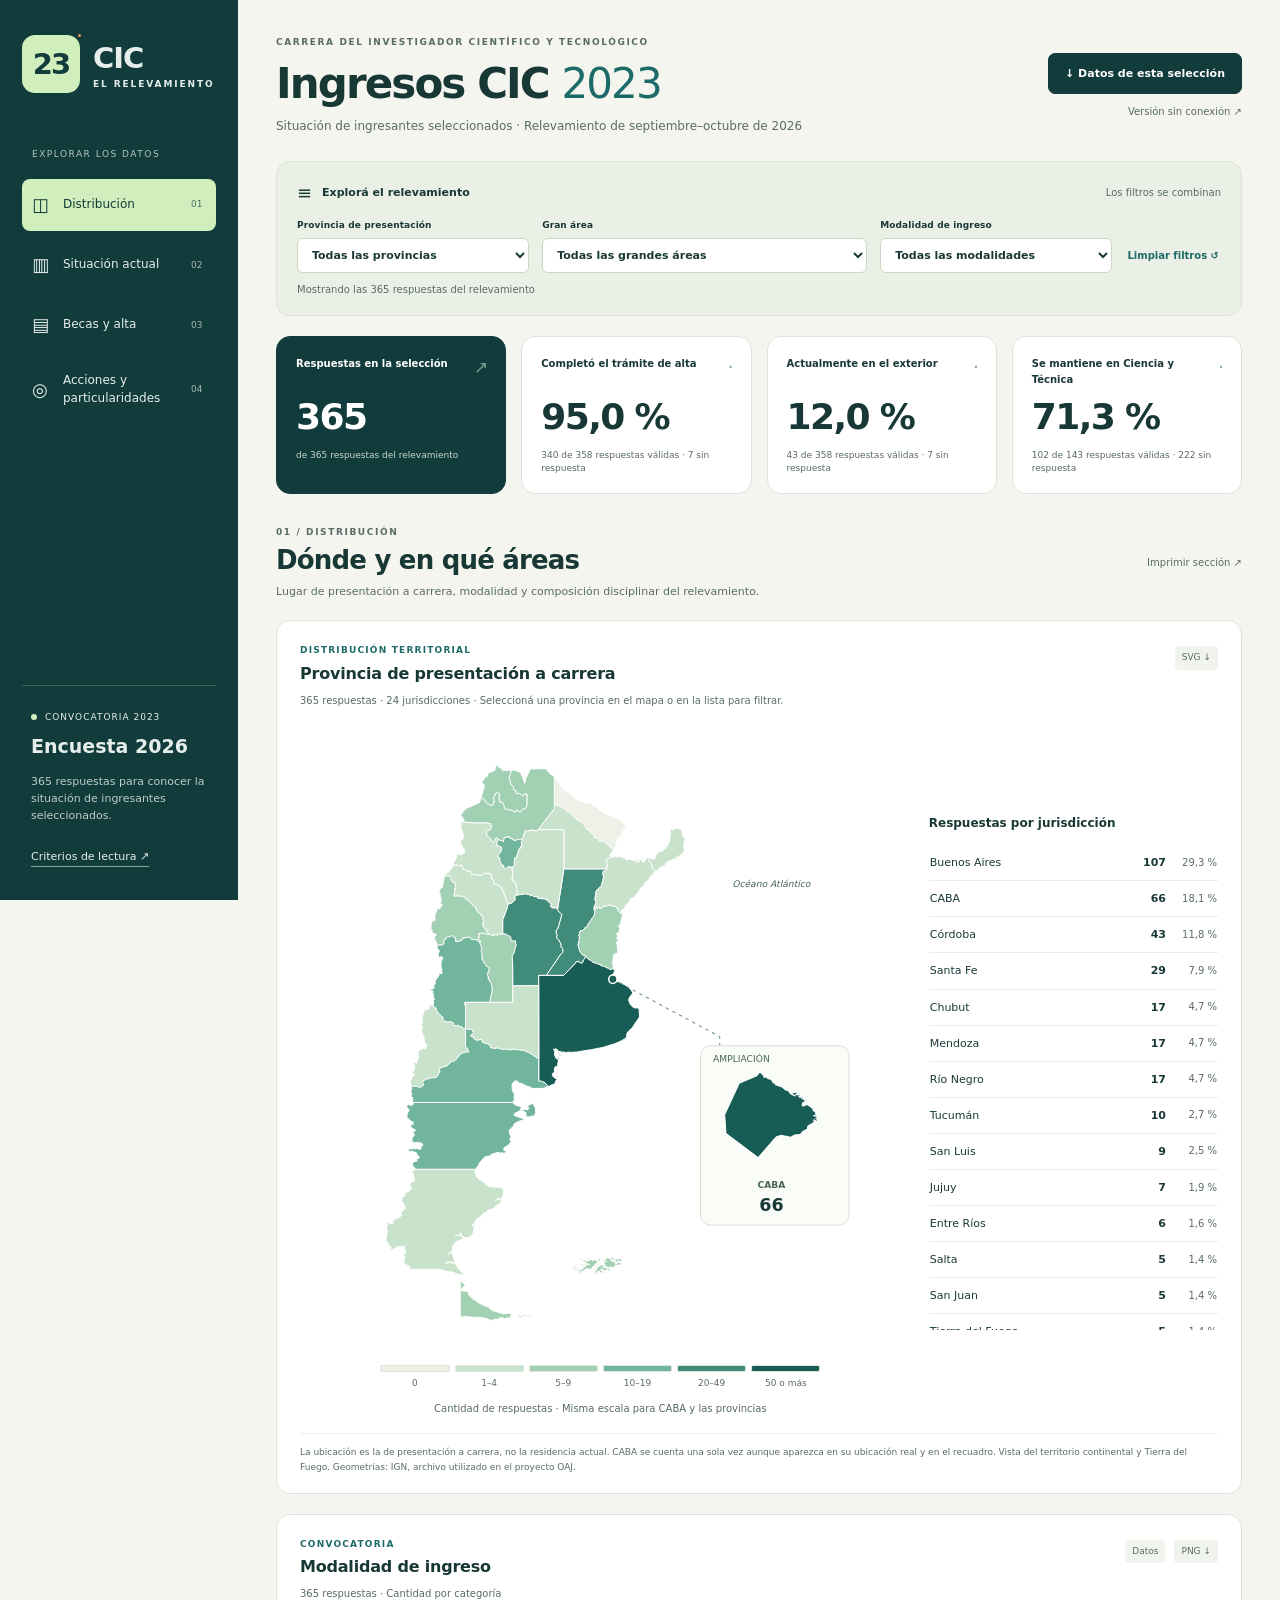
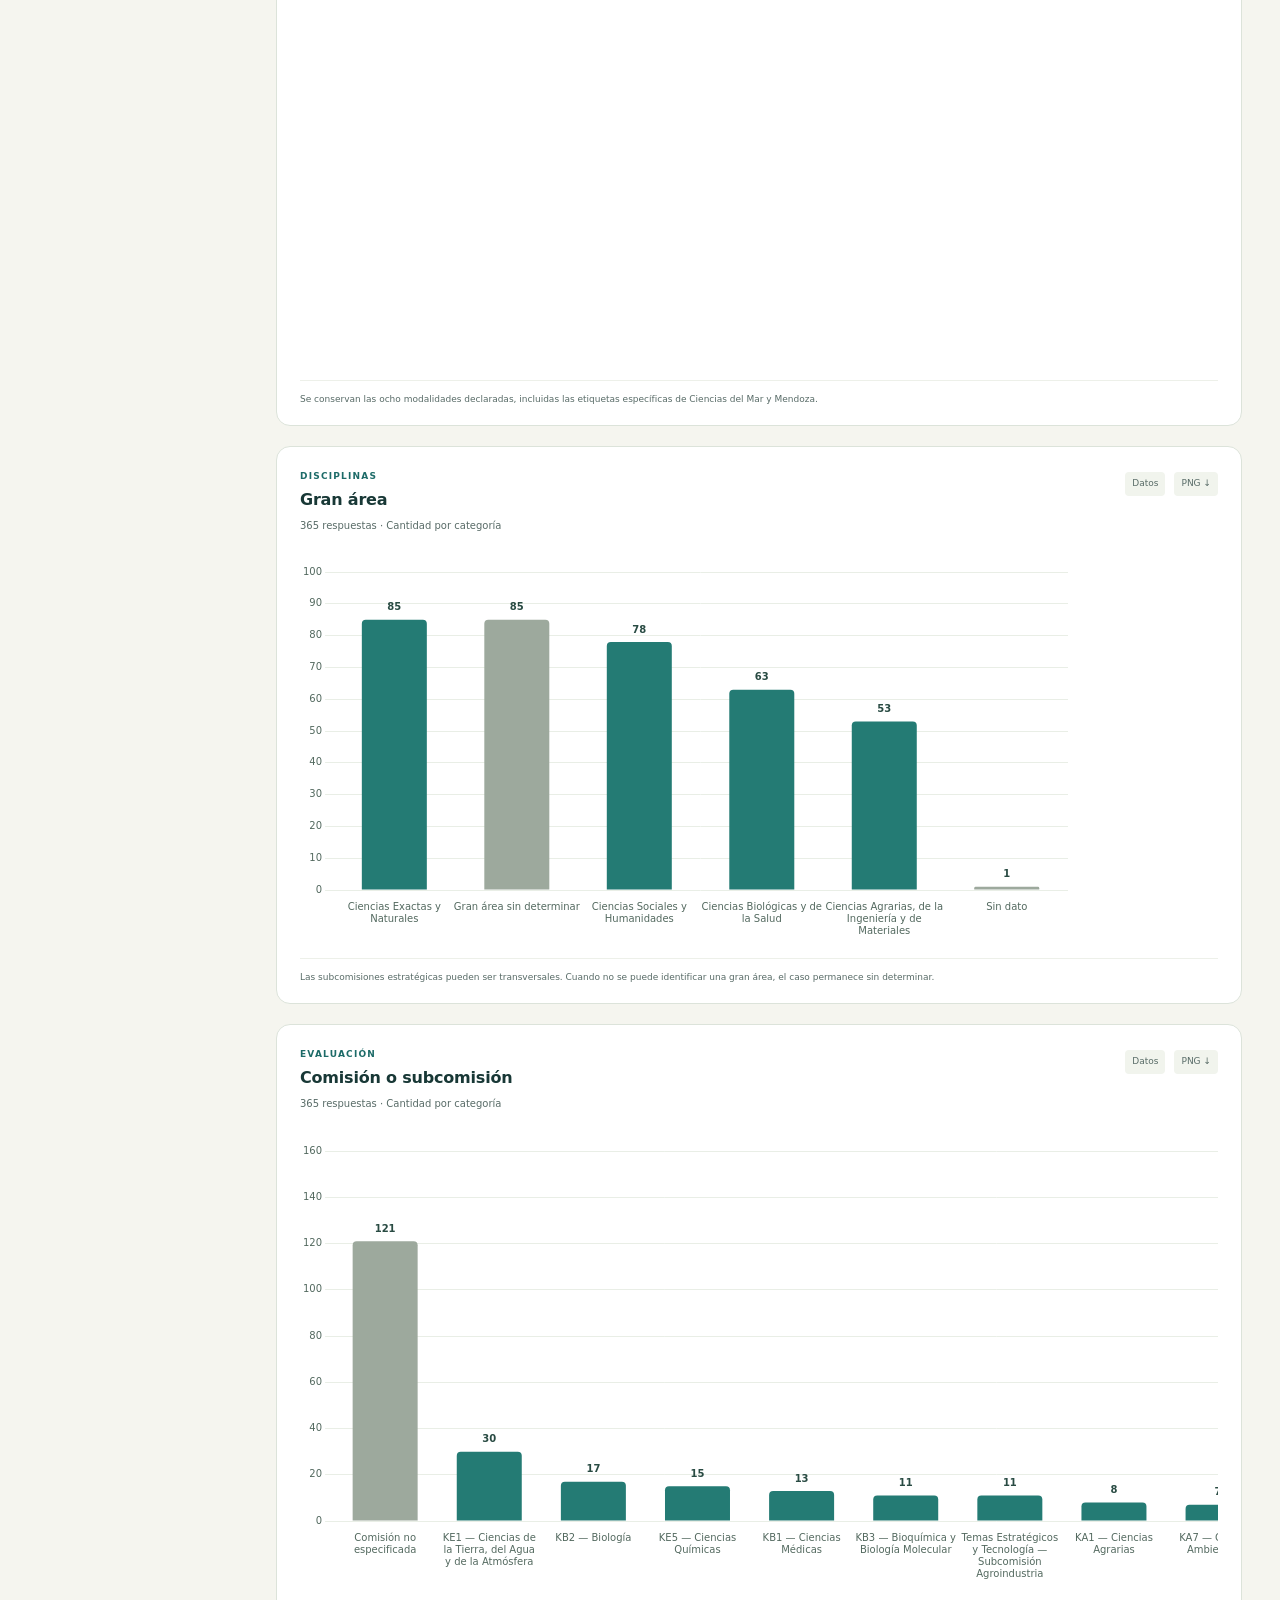
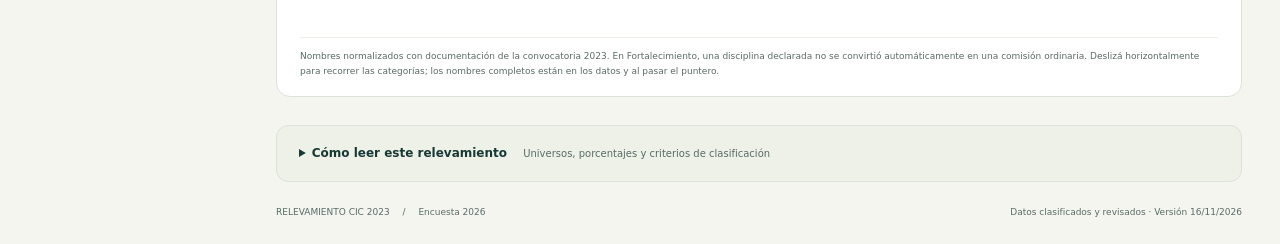
==== dashboard-cic2023.html @ b2fee6fe "Publica dashboard interactivo del relevamiento CIC 2023" ====
<!doctype html>
<html lang="es-AR">
<head>
  <meta charset="utf-8">
  <meta name="viewport" content="width=device-width, initial-scale=1">
  <meta name="theme-color" content="#123b3b">
  <meta name="description" content="Dashboard del relevamiento de ingresantes CIC 2023: distribución provincial, situación actual, becas, trámites y acciones colectivas. Encuesta de septiembre–octubre de 2026.">
  <title>Ingresos CIC 2023 · Relevamiento</title>
  <link rel="icon" href="data:image/svg+xml,%3Csvg xmlns='http://www.w3.org/2000/svg' viewBox='0 0 64 64'%3E%3Crect width='64' height='64' rx='15' fill='%23123b3b'/%3E%3Ctext x='32' y='43' text-anchor='middle' font-family='Arial' font-weight='bold' font-size='30' fill='%23d0efbc'%3E23%3C/text%3E%3C/svg%3E">
  <style>:root{--ink:#183836;--muted:#586b67;--teal:#1d6b68;--dark:#123b3b;--lime:#d0efbc;--paper:#f5f5ef;--line:#dce3da;--orange:#c76e49;--white:#fff;--radius:14px}
*{box-sizing:border-box}html{scroll-behavior:smooth}body{margin:0;background:var(--paper);color:var(--ink);font:14px/1.55 Inter,ui-sans-serif,system-ui,-apple-system,"Segoe UI",sans-serif}button,select,a{-webkit-tap-highlight-color:transparent}button,select{font:inherit}button,a,select,summary{touch-action:manipulation}button,a{transition:background .16s,color .16s,box-shadow .16s}button{cursor:pointer}a{color:inherit}button:focus-visible,a:focus-visible,select:focus-visible,summary:focus-visible,[role=button]:focus-visible{outline:3px solid #c26b36;outline-offset:4px}button:disabled{cursor:default;opacity:.5}.skip{position:fixed;left:24px;top:-70px;background:white;padding:14px;z-index:99}.skip:focus{top:10px}
.sidebar{position:fixed;inset:0 auto 0 0;width:238px;background:var(--dark);color:#e5eeea;padding:35px 22px;display:flex;flex-direction:column;z-index:5}.brand{text-decoration:none;display:flex;align-items:center;gap:13px;font-size:29px;font-weight:750;letter-spacing:-1px;margin-bottom:55px}.brand>span:last-child>span{display:block;font-size:9px;font-weight:550;letter-spacing:1.9px;margin-top:-3px}.brand-mark{position:relative;display:grid;place-content:center;width:58px;height:58px;background:var(--lime);color:var(--dark);border-radius:13px;font-size:29px;letter-spacing:-2px}.brand-mark>span{position:absolute;width:7px;height:7px;right:-3px;top:-3px;border-radius:50%;background:#e89965;border:2px solid var(--dark)}.sidebar-caption{font-size:9px;letter-spacing:1.5px;color:#b2c7bf;margin:0 10px 17px}nav{display:grid;gap:8px}nav>a{display:grid;grid-template-columns:22px 1fr 15px;align-items:center;gap:9px;padding:13px 10px;border-radius:8px;text-decoration:none;font-size:12px;font-weight:530;line-height:1.45}nav>a:hover{background:#214c49}nav>a.active{background:var(--lime);color:var(--dark)}.nav-icon{font-size:18px}.nav-no{font-size:9px;opacity:.7}.sidebar-bottom{margin-top:auto;border-top:1px solid #42615a;padding:25px 9px 0;font-size:9px;letter-spacing:1px}.live-dot{width:6px;height:6px;display:inline-block;background:var(--lime);border-radius:50%;margin-right:8px}.sidebar-bottom strong{display:block;font-size:19px;letter-spacing:0;font-weight:550;margin-top:7px}.sidebar-bottom p{font-size:11px;color:#bdcec7;letter-spacing:0;margin:11px 0 24px}.sidebar-bottom a{font-size:11px;letter-spacing:0;text-decoration:none;border-bottom:1px solid #87a69a;padding-bottom:3px}
main{margin-left:238px;max-width:1850px;padding:36px 38px 16px}.page-header{display:flex;justify-content:space-between;align-items:center;gap:25px;padding-bottom:25px}.eyebrow{font-size:9px;letter-spacing:1.6px;font-weight:700;color:var(--muted)}h1{font-size:42px;letter-spacing:-1.9px;line-height:1.12;margin:10px 0;font-weight:650}h1>span{font-weight:380;color:var(--teal)}.subtitle{color:var(--muted);margin:0;font-size:12px}.header-actions{display:grid;justify-items:end;gap:10px}.button{border:1px solid var(--dark);border-radius:7px;padding:11px 16px;font-weight:600;font-size:11px}.secondary{background:var(--dark);color:white}.secondary:hover{background:var(--teal)}.offline-link{font-size:10px;text-decoration:none;color:var(--muted)}.offline-link:hover{text-decoration:underline}
.filters{background:#eaf0e5;border:1px solid #dbe4d2;border-radius:var(--radius);padding:17px 20px;margin-bottom:20px}.filter-heading{display:flex;align-items:center;gap:10px;margin-bottom:13px}.filter-heading strong{font-size:11px;font-weight:650}.filter-heading>span:last-child{font-size:10px;margin-left:auto;color:var(--muted)}.filter-icon{font-size:18px}.filter-fields{display:grid;grid-template-columns:1fr 1.4fr 1fr auto;gap:13px;align-items:end}label{display:grid;gap:5px;font-size:9px;letter-spacing:.1px;font-weight:600}select{max-width:100%;width:100%;min-width:0;padding:9px 30px 9px 10px;background:#fff;border:1px solid #ccd7c5;border-radius:6px;font-size:11px;color:var(--ink);text-overflow:ellipsis}.reset-button{border:0;background:transparent;font-size:10px;white-space:nowrap;padding:10px 2px;color:var(--teal);font-weight:650}.reset-button:hover{text-decoration:underline}#filter-status{font-size:10px;color:var(--muted);margin-top:9px;min-height:16px}.filter-chip{display:inline-block;background:#d7e7cb;color:#1c4534;border-radius:4px;padding:2px 7px;margin-right:4px}.kpis{display:grid;grid-template-columns:repeat(4,minmax(0,1fr));gap:15px;margin-bottom:32px}.kpi{padding:19px 19px 17px;border:1px solid var(--line);border-radius:var(--radius);background:var(--white);position:relative;overflow:hidden}.kpi:first-child{background:var(--dark);color:white;border-color:var(--dark)}.kpi-label{font-size:10px;font-weight:600;min-height:31px;max-width:165px}.kpi-number{font-size:36px;font-weight:600;line-height:1.2;letter-spacing:-1.6px;margin-top:8px;font-variant-numeric:tabular-nums}.kpi-number small{font-size:19px;letter-spacing:-.4px}.kpi-note{font-size:9px;color:var(--muted);margin-top:10px;line-height:1.5}.kpi:first-child .kpi-note{color:#c5d8ce}.kpi-decoration{position:absolute;right:17px;top:17px;color:#70a38d;font-size:17px}.section-heading{display:flex;align-items:center;justify-content:space-between;gap:20px;margin-bottom:20px}.section-heading h2{margin:4px 0 6px;font-size:26px;line-height:1.3;letter-spacing:-.8px;font-weight:600}.section-heading p{font-size:11px;max-width:750px;color:var(--muted);margin:0}.text-button{font-size:10px;background:transparent;border:0;white-space:nowrap;color:var(--muted);padding:9px 0}.text-button:hover{color:var(--teal);text-decoration:underline}.charts{display:grid;grid-template-columns:repeat(2,minmax(0,1fr));gap:20px}.card{background:var(--white);border:1px solid var(--line);border-radius:var(--radius);padding:23px 23px 17px;min-width:0;position:relative}.card.wide{grid-column:1/-1}.card-head{display:flex;align-items:flex-start;justify-content:space-between;gap:12px;margin-bottom:5px}.card-kicker{font-size:9px;text-transform:uppercase;letter-spacing:1.2px;font-weight:650;color:var(--teal);margin-bottom:5px}.card h3{font-size:16px;font-weight:600;line-height:1.4;letter-spacing:-.2px;margin:0}.card-caption{font-size:10px;line-height:1.65;color:var(--muted);margin:7px 0 18px}.card-actions{display:flex;gap:9px;padding-top:2px}.card-actions button{font-size:9px;border:0;background:#f1f4ed;padding:5px 7px;border-radius:4px;color:var(--muted);white-space:nowrap}.card-actions button:hover{background:#e2ebdc;color:var(--ink)}.chart-scroll{overflow-x:auto;overflow-y:hidden;scrollbar-width:thin;scrollbar-color:#97b5a0 #eef3e9}.chart-inner{position:relative;width:100%;height:330px}.chart-inner canvas{display:block}.chart-footnote{font-size:9px;line-height:1.7;color:var(--muted);margin:16px 0 0;border-top:1px solid #edf0e9;padding-top:11px}.chart-no-data{height:220px;display:grid;place-content:center;text-align:center;color:var(--muted);font-size:12px;gap:8px}.chart-no-data span{font-size:10px}.data-table-wrap{overflow:auto;margin-top:13px;max-height:350px}table{border-collapse:collapse;width:100%;font-size:11px;text-align:left}th{position:sticky;top:0;background:#edf2e9;color:var(--muted);font-size:9px;font-weight:650}td,th{padding:9px 10px;border-bottom:1px solid #e8ede4}td.num,th.num{text-align:right;font-variant-numeric:tabular-nums;white-space:nowrap}.pie-legend{display:grid;gap:8px;margin:17px 3px 0;font-size:11px}.pie-legend>div{display:flex;align-items:center;gap:8px}.pie-legend strong{margin-left:auto;font-variant-numeric:tabular-nums}.legend-dot{width:9px;height:9px;border-radius:50%;display:inline-block;flex:none}.missing-note{padding:9px 12px;background:#f4f5f0;border-radius:6px;font-size:10px;color:var(--muted);margin-top:14px}.others-detail{margin-top:14px;border-top:1px solid #edf0e9;padding-top:12px;font-size:10px;color:var(--muted)}summary{cursor:pointer}.others-detail summary{font-weight:600;color:var(--ink)}.others-detail ul{padding-left:18px;line-height:1.8}.others-detail li{margin-bottom:5px}
.map-card{grid-column:1/-1}.map-layout{display:grid;grid-template-columns:minmax(0,1.35fr) minmax(230px,.65fr);gap:28px;align-items:center}.map-canvas{min-width:0;position:relative}.map-canvas svg{display:block;width:100%;height:auto;max-height:650px}.province-shape{stroke:#fff;stroke-width:1;vector-effect:non-scaling-stroke;cursor:pointer;transition:fill .16s,stroke .16s}.province-shape:hover,.province-shape:focus{stroke:#d1764a;stroke-width:2;outline:none}.province-shape.selected{stroke:#102f2c;stroke-width:2.5}.inset-box{fill:#fafcf7;stroke:#d1ddcb;stroke-width:1}.map-label{fill:#46655b;font-family:inherit;font-size:11px}.map-count{fill:var(--ink);font-family:inherit;font-weight:650;font-size:21px}.caba-marker{stroke:white;stroke-width:1.5;cursor:pointer}.map-connector{stroke:#719389;stroke-dasharray:4 5;stroke-width:1.3;fill:none}.map-legend{display:grid;grid-template-columns:repeat(6,1fr);gap:5px;max-width:440px;margin:0 auto 10px}.map-legend span{display:block;height:7px;border:1px solid #dbe4d8;border-radius:2px}.map-legend small{display:block;font-size:9px;text-align:center;color:var(--muted);margin-top:5px}.map-hint{text-align:center;font-size:10px;color:var(--muted)}.map-side h4{font-size:12px;font-weight:650;margin:0 0 13px}.map-rank{max-height:485px;overflow:auto;scrollbar-width:thin}.map-rank button{display:grid;grid-template-columns:1fr 36px 45px;gap:6px;width:100%;align-items:center;background:transparent;border:0;border-bottom:1px solid #e9eee5;padding:9px 1px;text-align:left;font-size:11px;color:var(--ink)}.map-rank button:hover,.map-rank button.selected{background:#eff5e9}.map-rank strong,.map-rank small{text-align:right;font-variant-numeric:tabular-nums}.map-rank small{color:var(--muted);font-size:10px}.province-zero{opacity:.65}.map-tooltip{position:fixed;z-index:30;background:var(--dark);color:white;padding:10px 13px;border-radius:7px;pointer-events:none;font-size:11px;box-shadow:0 4px 18px #143b3522}.map-tooltip strong{display:block;font-size:12px;margin-bottom:3px}.empty-state{padding:18px 23px;border:1px dashed #afc2a4;border-radius:10px;margin-bottom:20px;background:#edf4e6}.empty-state:not([hidden]){display:grid;gap:4px}.empty-state span{font-size:11px}.reading-notes{border:1px solid var(--line);border-radius:12px;margin-top:28px;background:#edf1e8;padding:18px 22px}.reading-notes summary{font-weight:600;font-size:12px}.reading-notes summary>span{font-size:10px;font-weight:400;color:var(--muted);margin-left:12px}.method-grid{display:grid;grid-template-columns:repeat(2,minmax(0,1fr));gap:10px 34px;margin-top:17px}.method-grid h3{font-size:12px}.method-grid p{font-size:11px;color:var(--muted)}footer{display:flex;justify-content:space-between;gap:15px;font-size:9px;color:var(--muted);padding:24px 0 8px}.footer-divider{margin:0 10px}.noscript{position:fixed;inset:20px;background:white;border:2px solid var(--dark);padding:40px;z-index:50}
@media(min-width:1550px){main{padding-left:55px;padding-right:55px}.card{padding:28px}.kpi{padding:23px}.chart-inner{height:370px}}
@media(max-width:1150px){.sidebar{width:205px;padding:28px 16px}main{margin-left:205px;padding:28px 23px}.page-header{align-items:flex-start}h1{font-size:36px}.header-actions{max-width:160px}.filter-fields{grid-template-columns:1fr 1fr}.filter-heading>span:last-child{display:none}.reset-button{text-align:left}.kpis{gap:10px}.kpi{padding:15px 12px}.kpi-number{font-size:30px}.kpi-label{font-size:9px}.card{padding:19px}.map-layout{gap:16px;grid-template-columns:minmax(0,1.3fr) minmax(200px,.7fr)}}
@media(max-width:850px){.sidebar{position:static;width:auto;padding:18px 20px;display:block}.brand{font-size:22px;gap:10px;margin:0 0 18px}.brand-mark{width:42px;height:42px;font-size:22px}.brand>span:last-child>span{font-size:8px}.sidebar-caption,.sidebar-bottom,.nav-no{display:none}nav{display:flex;gap:5px;overflow:auto}nav>a{display:flex;gap:7px;white-space:nowrap;padding:9px 12px;font-size:11px}.nav-icon{font-size:14px}main{margin:0;padding:25px 20px}.header-actions{max-width:180px}.charts{gap:15px}.map-layout{grid-template-columns:1.2fr .8fr}.reading-notes summary>span{display:block;margin-left:0;margin-top:4px}}
@media(max-width:600px){main{padding:22px 14px 12px}.page-header{display:block}.header-actions{display:flex;max-width:none;align-items:center;justify-content:space-between;margin-top:18px;gap:8px}.header-actions .button{font-size:10px;padding:9px 12px}.offline-link{font-size:9px}.eyebrow{font-size:8px;letter-spacing:1.1px}h1{font-size:36px}.subtitle{font-size:11px;max-width:330px}.filters{padding:15px;margin-top:2px}.filter-fields{grid-template-columns:1fr 1fr;gap:11px}.filter-fields label:nth-child(2){grid-column:1/-1;grid-row:2}.filter-fields .reset-button{font-size:10px;grid-column:2;grid-row:3;text-align:right}.filter-fields label:nth-child(3){grid-column:1/-1;grid-row:3;max-width:64%}.filter-heading strong{font-size:10px}.kpis{grid-template-columns:1fr 1fr;gap:10px;margin-bottom:26px}.kpi{padding:16px}.kpi-label{font-size:10px;min-height:30px}.kpi-number{font-size:32px}.kpi-note{font-size:9px}.section-heading{align-items:flex-start;gap:10px}.section-heading h2{font-size:24px}.section-heading p{font-size:11px}.text-button{font-size:9px}.charts{grid-template-columns:1fr}.card{padding:19px 16px}.card h3{font-size:15px}.chart-inner{height:330px}.map-layout{display:block}.map-canvas svg{max-height:560px}.map-side{margin-top:25px}.map-rank{max-height:285px}.map-rank button{font-size:12px;padding:10px 2px}.map-hint{font-size:9px}.map-legend{max-width:350px}.method-grid{grid-template-columns:1fr}.reading-notes{padding:16px}.reading-notes summary{font-size:11px}footer{display:grid;gap:7px;font-size:8px}.section-heading .text-button{max-width:62px;white-space:normal;text-align:right}}
@media print{body{background:white}.sidebar,.filters,.header-actions,.text-button,.card-actions,.reading-notes,.map-tooltip,.offline-link{display:none!important}main{margin:0;max-width:none;padding:0}.page-header{padding-bottom:10px}h1{font-size:28px}.kpis{margin-bottom:20px}.kpi:first-child{background:white;color:var(--ink)}.kpi:first-child .kpi-note{color:var(--muted)}.charts{display:block}.card{break-inside:avoid;page-break-inside:avoid;margin-bottom:18px;border:1px solid #ccd6c8}.chart-scroll{overflow:visible}.chart-inner{min-width:0!important;width:100%!important}.map-rank{max-height:none}.chart-footnote{font-size:9px}.section-heading h2{font-size:22px}footer{margin-top:15px}}
@media(prefers-reduced-motion:reduce){*{scroll-behavior:auto!important;transition:none!important}}

@media(max-width:600px){.filter-fields{grid-template-columns:1fr}.filter-fields label:nth-child(n){grid-column:1;grid-row:auto;max-width:none}.filter-fields .reset-button{grid-column:1;grid-row:auto;text-align:right}.sidebar nav{display:grid;grid-template-columns:1fr 1fr;overflow:visible}.sidebar nav>a{white-space:normal;min-height:42px;padding:8px;font-size:10px}.card-actions button{min-height:29px}}
</style>
  
  
  
</head>
<body>
  <a class="skip" href="#contenido">Ir al contenido</a>
  <aside class="sidebar">
    <a class="brand" href="#distribucion" aria-label="Ingresos CIC 2023, inicio"><span class="brand-mark">23<span></span></span><span>CIC<span>EL RELEVAMIENTO</span></span></a>
    <div class="sidebar-caption">EXPLORAR LOS DATOS</div>
    <nav aria-label="Secciones del dashboard">
      <a href="#distribucion" data-tab="distribucion"><span class="nav-icon">◫</span>Distribución<span class="nav-no">01</span></a>
      <a href="#situacion" data-tab="situacion"><span class="nav-icon">▥</span>Situación actual<span class="nav-no">02</span></a>
      <a href="#tramites" data-tab="tramites"><span class="nav-icon">▤</span>Becas y alta<span class="nav-no">03</span></a>
      <a href="#acciones" data-tab="acciones"><span class="nav-icon">◎</span>Acciones y particularidades<span class="nav-no">04</span></a>
    </nav>
    <div class="sidebar-bottom"><span class="live-dot"></span>CONVOCATORIA 2023<strong>Encuesta 2026</strong><p>365 respuestas para conocer la situación de ingresantes seleccionados.</p><a href="#metodologia" id="method-link">Criterios de lectura ↗</a></div>
  </aside>
  <main id="contenido">
    <header class="page-header">
      <div><div class="eyebrow">CARRERA DEL INVESTIGADOR CIENTÍFICO Y TECNOLÓGICO</div><h1>Ingresos CIC <span>2023</span></h1><p class="subtitle">Situación de ingresantes seleccionados · Relevamiento de septiembre–octubre de 2026</p></div>
      <div class="header-actions"><button id="export-csv" class="button secondary">↓ Datos de esta selección</button><a class="offline-link" href="dashboard-cic2023.html" download>Versión sin conexión ↗</a></div>
    </header>
    <section class="filters" aria-label="Filtros de todos los gráficos">
      <div class="filter-heading"><span class="filter-icon">≡</span><strong>Explorá el relevamiento</strong><span>Los filtros se combinan</span></div>
      <div class="filter-fields">
        <label>Provincia de presentación<select id="province-filter"><option value="">Todas las provincias</option></select></label>
        <label>Gran área<select id="area-filter"><option value="">Todas las grandes áreas</option></select></label>
        <label>Modalidad de ingreso<select id="mode-filter"><option value="">Todas las modalidades</option></select></label>
        <button id="reset-filters" class="reset-button">Limpiar filtros ↺</button>
      </div>
      <div id="filter-status" role="status" aria-live="polite"></div>
    </section>
    <section class="kpis" aria-label="Indicadores de la selección" id="kpis"></section>
    <div class="section-heading"><div><div class="eyebrow" id="section-kicker"></div><h2 id="section-title"></h2><p id="section-description"></p></div><button id="print" class="text-button">Imprimir sección ↗</button></div>
    <div id="empty-state" class="empty-state" hidden><strong>No hay respuestas con esta combinación.</strong><span>Probá cambiar o limpiar los filtros.</span></div>
    <section id="charts" class="charts" aria-labelledby="section-title"></section>
    <section class="reading-notes" id="metodologia">
      <details id="methodology"><summary>Cómo leer este relevamiento <span>Universos, porcentajes y criterios de clasificación</span></summary><div class="method-grid">
        <div><h3>Qué representan los números</h3><p>Se cuentan respuestas de esta encuesta, no el total de postulaciones a la convocatoria. La ubicación corresponde al lugar de presentación a carrera; puede ser distinta de la residencia actual.</p><p>El ranking de institutos se dejó para una etapa posterior.</p></div>
        <div><h3>Porcentajes y respuestas vacías</h3><p>En las preguntas Sí/No, el porcentaje usa solo respuestas válidas. Los vacíos se muestran aparte. Completar el trámite de alta no equivale a tener el ingreso efectivizado.</p><p>En acciones colectivas, el porcentaje usa todas las respuestas de la selección: sin filtros, 365. Las categorías múltiples pueden sumar más del 100 %.</p></div>
        <div><h3>Clasificación de comentarios</h3><p>Una respuesta puede pertenecer a varias categorías. Las categorías de un solo caso en acciones y particularidades se agruparon en Otros antes de aplicar filtros; esa agrupación permanece estable.</p><p>Las preguntas sobre situación actual y formas de permanencia conservan sus universos propios. No se reemplazaron los Sí/No a partir de los comentarios.</p></div>
        <div><h3>Fechas y actualizaciones</h3><p>La encuesta se completó entre el 15 de septiembre y el 27 de octubre de 2026. Las extensiones posdoctorales CONICET se actualizaron a Hasta el alta por indicación del responsable del relevamiento.</p><p>Una fecha de julio de 2026 se interpretó por contexto y conserva esa aclaración; no se supuso que esa beca estuviera vencida. El resto describe la situación informada en la encuesta.</p></div>
      </div></details>
    </section>
    <footer><span>RELEVAMIENTO CIC 2023 <span class="footer-divider">/</span> Encuesta 2026</span><span>Datos clasificados y revisados · Versión 16/11/2026</span></footer>
  </main>
  <div id="map-tooltip" class="map-tooltip" role="tooltip" hidden></div>
  <noscript><p class="noscript">Activá JavaScript para explorar los gráficos y los filtros del dashboard.</p></noscript>
<script>/*!
 * Chart.js v4.5.1
 * https://www.chartjs.org
 * (c) 2025 Chart.js Contributors
 * Released under the MIT License
 */
!function(t,e){"object"==typeof exports&&"undefined"!=typeof module?module.exports=e():"function"==typeof define&&define.amd?define(e):(t="undefined"!=typeof globalThis?globalThis:t||self).Chart=e()}(this,(function(){"use strict";var t=Object.freeze({__proto__:null,get Colors(){return Jo},get Decimation(){return ta},get Filler(){return ba},get Legend(){return Ma},get SubTitle(){return Pa},get Title(){return ka},get Tooltip(){return Na}});function e(){}const i=(()=>{let t=0;return()=>t++})();function s(t){return null==t}function n(t){if(Array.isArray&&Array.isArray(t))return!0;const e=Object.prototype.toString.call(t);return"[object"===e.slice(0,7)&&"Array]"===e.slice(-6)}function o(t){return null!==t&&"[object Object]"===Object.prototype.toString.call(t)}function a(t){return("number"==typeof t||t instanceof Number)&&isFinite(+t)}function r(t,e){return a(t)?t:e}function l(t,e){return void 0===t?e:t}const h=(t,e)=>"string"==typeof t&&t.endsWith("%")?parseFloat(t)/100:+t/e,c=(t,e)=>"string"==typeof t&&t.endsWith("%")?parseFloat(t)/100*e:+t;function d(t,e,i){if(t&&"function"==typeof t.call)return t.apply(i,e)}function u(t,e,i,s){let a,r,l;if(n(t))if(r=t.length,s)for(a=r-1;a>=0;a--)e.call(i,t[a],a);else for(a=0;a<r;a++)e.call(i,t[a],a);else if(o(t))for(l=Object.keys(t),r=l.length,a=0;a<r;a++)e.call(i,t[l[a]],l[a])}function f(t,e){let i,s,n,o;if(!t||!e||t.length!==e.length)return!1;for(i=0,s=t.length;i<s;++i)if(n=t[i],o=e[i],n.datasetIndex!==o.datasetIndex||n.index!==o.index)return!1;return!0}function g(t){if(n(t))return t.map(g);if(o(t)){const e=Object.create(null),i=Object.keys(t),s=i.length;let n=0;for(;n<s;++n)e[i[n]]=g(t[i[n]]);return e}return t}function p(t){return-1===["__proto__","prototype","constructor"].indexOf(t)}function m(t,e,i,s){if(!p(t))return;const n=e[t],a=i[t];o(n)&&o(a)?x(n,a,s):e[t]=g(a)}function x(t,e,i){const s=n(e)?e:[e],a=s.length;if(!o(t))return t;const r=(i=i||{}).merger||m;let l;for(let e=0;e<a;++e){if(l=s[e],!o(l))continue;const n=Object.keys(l);for(let e=0,s=n.length;e<s;++e)r(n[e],t,l,i)}return t}function b(t,e){return x(t,e,{merger:_})}function _(t,e,i){if(!p(t))return;const s=e[t],n=i[t];o(s)&&o(n)?b(s,n):Object.prototype.hasOwnProperty.call(e,t)||(e[t]=g(n))}const y={"":t=>t,x:t=>t.x,y:t=>t.y};function v(t){const e=t.split("."),i=[];let s="";for(const t of e)s+=t,s.endsWith("\\")?s=s.slice(0,-1)+".":(i.push(s),s="");return i}function M(t,e){const i=y[e]||(y[e]=function(t){const e=v(t);return t=>{for(const i of e){if(""===i)break;t=t&&t[i]}return t}}(e));return i(t)}function w(t){return t.charAt(0).toUpperCase()+t.slice(1)}const k=t=>void 0!==t,S=t=>"function"==typeof t,P=(t,e)=>{if(t.size!==e.size)return!1;for(const i of t)if(!e.has(i))return!1;return!0};function D(t){return"mouseup"===t.type||"click"===t.type||"contextmenu"===t.type}const C=Math.PI,O=2*C,A=O+C,T=Number.POSITIVE_INFINITY,L=C/180,E=C/2,R=C/4,I=2*C/3,z=Math.log10,F=Math.sign;function V(t,e,i){return Math.abs(t-e)<i}function B(t){const e=Math.round(t);t=V(t,e,t/1e3)?e:t;const i=Math.pow(10,Math.floor(z(t))),s=t/i;return(s<=1?1:s<=2?2:s<=5?5:10)*i}function W(t){const e=[],i=Math.sqrt(t);let s;for(s=1;s<i;s++)t%s==0&&(e.push(s),e.push(t/s));return i===(0|i)&&e.push(i),e.sort(((t,e)=>t-e)).pop(),e}function N(t){return!function(t){return"symbol"==typeof t||"object"==typeof t&&null!==t&&!(Symbol.toPrimitive in t||"toString"in t||"valueOf"in t)}(t)&&!isNaN(parseFloat(t))&&isFinite(t)}function H(t,e){const i=Math.round(t);return i-e<=t&&i+e>=t}function j(t,e,i){let s,n,o;for(s=0,n=t.length;s<n;s++)o=t[s][i],isNaN(o)||(e.min=Math.min(e.min,o),e.max=Math.max(e.max,o))}function $(t){return t*(C/180)}function Y(t){return t*(180/C)}function U(t){if(!a(t))return;let e=1,i=0;for(;Math.round(t*e)/e!==t;)e*=10,i++;return i}function X(t,e){const i=e.x-t.x,s=e.y-t.y,n=Math.sqrt(i*i+s*s);let o=Math.atan2(s,i);return o<-.5*C&&(o+=O),{angle:o,distance:n}}function q(t,e){return Math.sqrt(Math.pow(e.x-t.x,2)+Math.pow(e.y-t.y,2))}function K(t,e){return(t-e+A)%O-C}function G(t){return(t%O+O)%O}function J(t,e,i,s){const n=G(t),o=G(e),a=G(i),r=G(o-n),l=G(a-n),h=G(n-o),c=G(n-a);return n===o||n===a||s&&o===a||r>l&&h<c}function Z(t,e,i){return Math.max(e,Math.min(i,t))}function Q(t){return Z(t,-32768,32767)}function tt(t,e,i,s=1e-6){return t>=Math.min(e,i)-s&&t<=Math.max(e,i)+s}function et(t,e,i){i=i||(i=>t[i]<e);let s,n=t.length-1,o=0;for(;n-o>1;)s=o+n>>1,i(s)?o=s:n=s;return{lo:o,hi:n}}const it=(t,e,i,s)=>et(t,i,s?s=>{const n=t[s][e];return n<i||n===i&&t[s+1][e]===i}:s=>t[s][e]<i),st=(t,e,i)=>et(t,i,(s=>t[s][e]>=i));function nt(t,e,i){let s=0,n=t.length;for(;s<n&&t[s]<e;)s++;for(;n>s&&t[n-1]>i;)n--;return s>0||n<t.length?t.slice(s,n):t}const ot=["push","pop","shift","splice","unshift"];function at(t,e){t._chartjs?t._chartjs.listeners.push(e):(Object.defineProperty(t,"_chartjs",{configurable:!0,enumerable:!1,value:{listeners:[e]}}),ot.forEach((e=>{const i="_onData"+w(e),s=t[e];Object.defineProperty(t,e,{configurable:!0,enumerable:!1,value(...e){const n=s.apply(this,e);return t._chartjs.listeners.forEach((t=>{"function"==typeof t[i]&&t[i](...e)})),n}})})))}function rt(t,e){const i=t._chartjs;if(!i)return;const s=i.listeners,n=s.indexOf(e);-1!==n&&s.splice(n,1),s.length>0||(ot.forEach((e=>{delete t[e]})),delete t._chartjs)}function lt(t){const e=new Set(t);return e.size===t.length?t:Array.from(e)}const ht="undefined"==typeof window?function(t){return t()}:window.requestAnimationFrame;function ct(t,e){let i=[],s=!1;return function(...n){i=n,s||(s=!0,ht.call(window,(()=>{s=!1,t.apply(e,i)})))}}function dt(t,e){let i;return function(...s){return e?(clearTimeout(i),i=setTimeout(t,e,s)):t.apply(this,s),e}}const ut=t=>"start"===t?"left":"end"===t?"right":"center",ft=(t,e,i)=>"start"===t?e:"end"===t?i:(e+i)/2,gt=(t,e,i,s)=>t===(s?"left":"right")?i:"center"===t?(e+i)/2:e;function pt(t,e,i){const n=e.length;let o=0,a=n;if(t._sorted){const{iScale:r,vScale:l,_parsed:h}=t,c=t.dataset&&t.dataset.options?t.dataset.options.spanGaps:null,d=r.axis,{min:u,max:f,minDefined:g,maxDefined:p}=r.getUserBounds();if(g){if(o=Math.min(it(h,d,u).lo,i?n:it(e,d,r.getPixelForValue(u)).lo),c){const t=h.slice(0,o+1).reverse().findIndex((t=>!s(t[l.axis])));o-=Math.max(0,t)}o=Z(o,0,n-1)}if(p){let t=Math.max(it(h,r.axis,f,!0).hi+1,i?0:it(e,d,r.getPixelForValue(f),!0).hi+1);if(c){const e=h.slice(t-1).findIndex((t=>!s(t[l.axis])));t+=Math.max(0,e)}a=Z(t,o,n)-o}else a=n-o}return{start:o,count:a}}function mt(t){const{xScale:e,yScale:i,_scaleRanges:s}=t,n={xmin:e.min,xmax:e.max,ymin:i.min,ymax:i.max};if(!s)return t._scaleRanges=n,!0;const o=s.xmin!==e.min||s.xmax!==e.max||s.ymin!==i.min||s.ymax!==i.max;return Object.assign(s,n),o}class xt{constructor(){this._request=null,this._charts=new Map,this._running=!1,this._lastDate=void 0}_notify(t,e,i,s){const n=e.listeners[s],o=e.duration;n.forEach((s=>s({chart:t,initial:e.initial,numSteps:o,currentStep:Math.min(i-e.start,o)})))}_refresh(){this._request||(this._running=!0,this._request=ht.call(window,(()=>{this._update(),this._request=null,this._running&&this._refresh()})))}_update(t=Date.now()){let e=0;this._charts.forEach(((i,s)=>{if(!i.running||!i.items.length)return;const n=i.items;let o,a=n.length-1,r=!1;for(;a>=0;--a)o=n[a],o._active?(o._total>i.duration&&(i.duration=o._total),o.tick(t),r=!0):(n[a]=n[n.length-1],n.pop());r&&(s.draw(),this._notify(s,i,t,"progress")),n.length||(i.running=!1,this._notify(s,i,t,"complete"),i.initial=!1),e+=n.length})),this._lastDate=t,0===e&&(this._running=!1)}_getAnims(t){const e=this._charts;let i=e.get(t);return i||(i={running:!1,initial:!0,items:[],listeners:{complete:[],progress:[]}},e.set(t,i)),i}listen(t,e,i){this._getAnims(t).listeners[e].push(i)}add(t,e){e&&e.length&&this._getAnims(t).items.push(...e)}has(t){return this._getAnims(t).items.length>0}start(t){const e=this._charts.get(t);e&&(e.running=!0,e.start=Date.now(),e.duration=e.items.reduce(((t,e)=>Math.max(t,e._duration)),0),this._refresh())}running(t){if(!this._running)return!1;const e=this._charts.get(t);return!!(e&&e.running&&e.items.length)}stop(t){const e=this._charts.get(t);if(!e||!e.items.length)return;const i=e.items;let s=i.length-1;for(;s>=0;--s)i[s].cancel();e.items=[],this._notify(t,e,Date.now(),"complete")}remove(t){return this._charts.delete(t)}}var bt=new xt;
/*!
 * @kurkle/color v0.3.2
 * https://github.com/kurkle/color#readme
 * (c) 2023 Jukka Kurkela
 * Released under the MIT License
 */function _t(t){return t+.5|0}const yt=(t,e,i)=>Math.max(Math.min(t,i),e);function vt(t){return yt(_t(2.55*t),0,255)}function Mt(t){return yt(_t(255*t),0,255)}function wt(t){return yt(_t(t/2.55)/100,0,1)}function kt(t){return yt(_t(100*t),0,100)}const St={0:0,1:1,2:2,3:3,4:4,5:5,6:6,7:7,8:8,9:9,A:10,B:11,C:12,D:13,E:14,F:15,a:10,b:11,c:12,d:13,e:14,f:15},Pt=[..."0123456789ABCDEF"],Dt=t=>Pt[15&t],Ct=t=>Pt[(240&t)>>4]+Pt[15&t],Ot=t=>(240&t)>>4==(15&t);function At(t){var e=(t=>Ot(t.r)&&Ot(t.g)&&Ot(t.b)&&Ot(t.a))(t)?Dt:Ct;return t?"#"+e(t.r)+e(t.g)+e(t.b)+((t,e)=>t<255?e(t):"")(t.a,e):void 0}const Tt=/^(hsla?|hwb|hsv)\(\s*([-+.e\d]+)(?:deg)?[\s,]+([-+.e\d]+)%[\s,]+([-+.e\d]+)%(?:[\s,]+([-+.e\d]+)(%)?)?\s*\)$/;function Lt(t,e,i){const s=e*Math.min(i,1-i),n=(e,n=(e+t/30)%12)=>i-s*Math.max(Math.min(n-3,9-n,1),-1);return[n(0),n(8),n(4)]}function Et(t,e,i){const s=(s,n=(s+t/60)%6)=>i-i*e*Math.max(Math.min(n,4-n,1),0);return[s(5),s(3),s(1)]}function Rt(t,e,i){const s=Lt(t,1,.5);let n;for(e+i>1&&(n=1/(e+i),e*=n,i*=n),n=0;n<3;n++)s[n]*=1-e-i,s[n]+=e;return s}function It(t){const e=t.r/255,i=t.g/255,s=t.b/255,n=Math.max(e,i,s),o=Math.min(e,i,s),a=(n+o)/2;let r,l,h;return n!==o&&(h=n-o,l=a>.5?h/(2-n-o):h/(n+o),r=function(t,e,i,s,n){return t===n?(e-i)/s+(e<i?6:0):e===n?(i-t)/s+2:(t-e)/s+4}(e,i,s,h,n),r=60*r+.5),[0|r,l||0,a]}function zt(t,e,i,s){return(Array.isArray(e)?t(e[0],e[1],e[2]):t(e,i,s)).map(Mt)}function Ft(t,e,i){return zt(Lt,t,e,i)}function Vt(t){return(t%360+360)%360}function Bt(t){const e=Tt.exec(t);let i,s=255;if(!e)return;e[5]!==i&&(s=e[6]?vt(+e[5]):Mt(+e[5]));const n=Vt(+e[2]),o=+e[3]/100,a=+e[4]/100;return i="hwb"===e[1]?function(t,e,i){return zt(Rt,t,e,i)}(n,o,a):"hsv"===e[1]?function(t,e,i){return zt(Et,t,e,i)}(n,o,a):Ft(n,o,a),{r:i[0],g:i[1],b:i[2],a:s}}const Wt={x:"dark",Z:"light",Y:"re",X:"blu",W:"gr",V:"medium",U:"slate",A:"ee",T:"ol",S:"or",B:"ra",C:"lateg",D:"ights",R:"in",Q:"turquois",E:"hi",P:"ro",O:"al",N:"le",M:"de",L:"yello",F:"en",K:"ch",G:"arks",H:"ea",I:"ightg",J:"wh"},Nt={OiceXe:"f0f8ff",antiquewEte:"faebd7",aqua:"ffff",aquamarRe:"7fffd4",azuY:"f0ffff",beige:"f5f5dc",bisque:"ffe4c4",black:"0",blanKedOmond:"ffebcd",Xe:"ff",XeviTet:"8a2be2",bPwn:"a52a2a",burlywood:"deb887",caMtXe:"5f9ea0",KartYuse:"7fff00",KocTate:"d2691e",cSO:"ff7f50",cSnflowerXe:"6495ed",cSnsilk:"fff8dc",crimson:"dc143c",cyan:"ffff",xXe:"8b",xcyan:"8b8b",xgTMnPd:"b8860b",xWay:"a9a9a9",xgYF:"6400",xgYy:"a9a9a9",xkhaki:"bdb76b",xmagFta:"8b008b",xTivegYF:"556b2f",xSange:"ff8c00",xScEd:"9932cc",xYd:"8b0000",xsOmon:"e9967a",xsHgYF:"8fbc8f",xUXe:"483d8b",xUWay:"2f4f4f",xUgYy:"2f4f4f",xQe:"ced1",xviTet:"9400d3",dAppRk:"ff1493",dApskyXe:"bfff",dimWay:"696969",dimgYy:"696969",dodgerXe:"1e90ff",fiYbrick:"b22222",flSOwEte:"fffaf0",foYstWAn:"228b22",fuKsia:"ff00ff",gaRsbSo:"dcdcdc",ghostwEte:"f8f8ff",gTd:"ffd700",gTMnPd:"daa520",Way:"808080",gYF:"8000",gYFLw:"adff2f",gYy:"808080",honeyMw:"f0fff0",hotpRk:"ff69b4",RdianYd:"cd5c5c",Rdigo:"4b0082",ivSy:"fffff0",khaki:"f0e68c",lavFMr:"e6e6fa",lavFMrXsh:"fff0f5",lawngYF:"7cfc00",NmoncEffon:"fffacd",ZXe:"add8e6",ZcSO:"f08080",Zcyan:"e0ffff",ZgTMnPdLw:"fafad2",ZWay:"d3d3d3",ZgYF:"90ee90",ZgYy:"d3d3d3",ZpRk:"ffb6c1",ZsOmon:"ffa07a",ZsHgYF:"20b2aa",ZskyXe:"87cefa",ZUWay:"778899",ZUgYy:"778899",ZstAlXe:"b0c4de",ZLw:"ffffe0",lime:"ff00",limegYF:"32cd32",lRF:"faf0e6",magFta:"ff00ff",maPon:"800000",VaquamarRe:"66cdaa",VXe:"cd",VScEd:"ba55d3",VpurpN:"9370db",VsHgYF:"3cb371",VUXe:"7b68ee",VsprRggYF:"fa9a",VQe:"48d1cc",VviTetYd:"c71585",midnightXe:"191970",mRtcYam:"f5fffa",mistyPse:"ffe4e1",moccasR:"ffe4b5",navajowEte:"ffdead",navy:"80",Tdlace:"fdf5e6",Tive:"808000",TivedBb:"6b8e23",Sange:"ffa500",SangeYd:"ff4500",ScEd:"da70d6",pOegTMnPd:"eee8aa",pOegYF:"98fb98",pOeQe:"afeeee",pOeviTetYd:"db7093",papayawEp:"ffefd5",pHKpuff:"ffdab9",peru:"cd853f",pRk:"ffc0cb",plum:"dda0dd",powMrXe:"b0e0e6",purpN:"800080",YbeccapurpN:"663399",Yd:"ff0000",Psybrown:"bc8f8f",PyOXe:"4169e1",saddNbPwn:"8b4513",sOmon:"fa8072",sandybPwn:"f4a460",sHgYF:"2e8b57",sHshell:"fff5ee",siFna:"a0522d",silver:"c0c0c0",skyXe:"87ceeb",UXe:"6a5acd",UWay:"708090",UgYy:"708090",snow:"fffafa",sprRggYF:"ff7f",stAlXe:"4682b4",tan:"d2b48c",teO:"8080",tEstN:"d8bfd8",tomato:"ff6347",Qe:"40e0d0",viTet:"ee82ee",JHt:"f5deb3",wEte:"ffffff",wEtesmoke:"f5f5f5",Lw:"ffff00",LwgYF:"9acd32"};let Ht;function jt(t){Ht||(Ht=function(){const t={},e=Object.keys(Nt),i=Object.keys(Wt);let s,n,o,a,r;for(s=0;s<e.length;s++){for(a=r=e[s],n=0;n<i.length;n++)o=i[n],r=r.replace(o,Wt[o]);o=parseInt(Nt[a],16),t[r]=[o>>16&255,o>>8&255,255&o]}return t}(),Ht.transparent=[0,0,0,0]);const e=Ht[t.toLowerCase()];return e&&{r:e[0],g:e[1],b:e[2],a:4===e.length?e[3]:255}}const $t=/^rgba?\(\s*([-+.\d]+)(%)?[\s,]+([-+.e\d]+)(%)?[\s,]+([-+.e\d]+)(%)?(?:[\s,/]+([-+.e\d]+)(%)?)?\s*\)$/;const Yt=t=>t<=.0031308?12.92*t:1.055*Math.pow(t,1/2.4)-.055,Ut=t=>t<=.04045?t/12.92:Math.pow((t+.055)/1.055,2.4);function Xt(t,e,i){if(t){let s=It(t);s[e]=Math.max(0,Math.min(s[e]+s[e]*i,0===e?360:1)),s=Ft(s),t.r=s[0],t.g=s[1],t.b=s[2]}}function qt(t,e){return t?Object.assign(e||{},t):t}function Kt(t){var e={r:0,g:0,b:0,a:255};return Array.isArray(t)?t.length>=3&&(e={r:t[0],g:t[1],b:t[2],a:255},t.length>3&&(e.a=Mt(t[3]))):(e=qt(t,{r:0,g:0,b:0,a:1})).a=Mt(e.a),e}function Gt(t){return"r"===t.charAt(0)?function(t){const e=$t.exec(t);let i,s,n,o=255;if(e){if(e[7]!==i){const t=+e[7];o=e[8]?vt(t):yt(255*t,0,255)}return i=+e[1],s=+e[3],n=+e[5],i=255&(e[2]?vt(i):yt(i,0,255)),s=255&(e[4]?vt(s):yt(s,0,255)),n=255&(e[6]?vt(n):yt(n,0,255)),{r:i,g:s,b:n,a:o}}}(t):Bt(t)}class Jt{constructor(t){if(t instanceof Jt)return t;const e=typeof t;let i;var s,n,o;"object"===e?i=Kt(t):"string"===e&&(o=(s=t).length,"#"===s[0]&&(4===o||5===o?n={r:255&17*St[s[1]],g:255&17*St[s[2]],b:255&17*St[s[3]],a:5===o?17*St[s[4]]:255}:7!==o&&9!==o||(n={r:St[s[1]]<<4|St[s[2]],g:St[s[3]]<<4|St[s[4]],b:St[s[5]]<<4|St[s[6]],a:9===o?St[s[7]]<<4|St[s[8]]:255})),i=n||jt(t)||Gt(t)),this._rgb=i,this._valid=!!i}get valid(){return this._valid}get rgb(){var t=qt(this._rgb);return t&&(t.a=wt(t.a)),t}set rgb(t){this._rgb=Kt(t)}rgbString(){return this._valid?(t=this._rgb)&&(t.a<255?`rgba(${t.r}, ${t.g}, ${t.b}, ${wt(t.a)})`:`rgb(${t.r}, ${t.g}, ${t.b})`):void 0;var t}hexString(){return this._valid?At(this._rgb):void 0}hslString(){return this._valid?function(t){if(!t)return;const e=It(t),i=e[0],s=kt(e[1]),n=kt(e[2]);return t.a<255?`hsla(${i}, ${s}%, ${n}%, ${wt(t.a)})`:`hsl(${i}, ${s}%, ${n}%)`}(this._rgb):void 0}mix(t,e){if(t){const i=this.rgb,s=t.rgb;let n;const o=e===n?.5:e,a=2*o-1,r=i.a-s.a,l=((a*r==-1?a:(a+r)/(1+a*r))+1)/2;n=1-l,i.r=255&l*i.r+n*s.r+.5,i.g=255&l*i.g+n*s.g+.5,i.b=255&l*i.b+n*s.b+.5,i.a=o*i.a+(1-o)*s.a,this.rgb=i}return this}interpolate(t,e){return t&&(this._rgb=function(t,e,i){const s=Ut(wt(t.r)),n=Ut(wt(t.g)),o=Ut(wt(t.b));return{r:Mt(Yt(s+i*(Ut(wt(e.r))-s))),g:Mt(Yt(n+i*(Ut(wt(e.g))-n))),b:Mt(Yt(o+i*(Ut(wt(e.b))-o))),a:t.a+i*(e.a-t.a)}}(this._rgb,t._rgb,e)),this}clone(){return new Jt(this.rgb)}alpha(t){return this._rgb.a=Mt(t),this}clearer(t){return this._rgb.a*=1-t,this}greyscale(){const t=this._rgb,e=_t(.3*t.r+.59*t.g+.11*t.b);return t.r=t.g=t.b=e,this}opaquer(t){return this._rgb.a*=1+t,this}negate(){const t=this._rgb;return t.r=255-t.r,t.g=255-t.g,t.b=255-t.b,this}lighten(t){return Xt(this._rgb,2,t),this}darken(t){return Xt(this._rgb,2,-t),this}saturate(t){return Xt(this._rgb,1,t),this}desaturate(t){return Xt(this._rgb,1,-t),this}rotate(t){return function(t,e){var i=It(t);i[0]=Vt(i[0]+e),i=Ft(i),t.r=i[0],t.g=i[1],t.b=i[2]}(this._rgb,t),this}}function Zt(t){if(t&&"object"==typeof t){const e=t.toString();return"[object CanvasPattern]"===e||"[object CanvasGradient]"===e}return!1}function Qt(t){return Zt(t)?t:new Jt(t)}function te(t){return Zt(t)?t:new Jt(t).saturate(.5).darken(.1).hexString()}const ee=["x","y","borderWidth","radius","tension"],ie=["color","borderColor","backgroundColor"];const se=new Map;function ne(t,e,i){return function(t,e){e=e||{};const i=t+JSON.stringify(e);let s=se.get(i);return s||(s=new Intl.NumberFormat(t,e),se.set(i,s)),s}(e,i).format(t)}const oe={values:t=>n(t)?t:""+t,numeric(t,e,i){if(0===t)return"0";const s=this.chart.options.locale;let n,o=t;if(i.length>1){const e=Math.max(Math.abs(i[0].value),Math.abs(i[i.length-1].value));(e<1e-4||e>1e15)&&(n="scientific"),o=function(t,e){let i=e.length>3?e[2].value-e[1].value:e[1].value-e[0].value;Math.abs(i)>=1&&t!==Math.floor(t)&&(i=t-Math.floor(t));return i}(t,i)}const a=z(Math.abs(o)),r=isNaN(a)?1:Math.max(Math.min(-1*Math.floor(a),20),0),l={notation:n,minimumFractionDigits:r,maximumFractionDigits:r};return Object.assign(l,this.options.ticks.format),ne(t,s,l)},logarithmic(t,e,i){if(0===t)return"0";const s=i[e].significand||t/Math.pow(10,Math.floor(z(t)));return[1,2,3,5,10,15].includes(s)||e>.8*i.length?oe.numeric.call(this,t,e,i):""}};var ae={formatters:oe};const re=Object.create(null),le=Object.create(null);function he(t,e){if(!e)return t;const i=e.split(".");for(let e=0,s=i.length;e<s;++e){const s=i[e];t=t[s]||(t[s]=Object.create(null))}return t}function ce(t,e,i){return"string"==typeof e?x(he(t,e),i):x(he(t,""),e)}class de{constructor(t,e){this.animation=void 0,this.backgroundColor="rgba(0,0,0,0.1)",this.borderColor="rgba(0,0,0,0.1)",this.color="#666",this.datasets={},this.devicePixelRatio=t=>t.chart.platform.getDevicePixelRatio(),this.elements={},this.events=["mousemove","mouseout","click","touchstart","touchmove"],this.font={family:"'Helvetica Neue', 'Helvetica', 'Arial', sans-serif",size:12,style:"normal",lineHeight:1.2,weight:null},this.hover={},this.hoverBackgroundColor=(t,e)=>te(e.backgroundColor),this.hoverBorderColor=(t,e)=>te(e.borderColor),this.hoverColor=(t,e)=>te(e.color),this.indexAxis="x",this.interaction={mode:"nearest",intersect:!0,includeInvisible:!1},this.maintainAspectRatio=!0,this.onHover=null,this.onClick=null,this.parsing=!0,this.plugins={},this.responsive=!0,this.scale=void 0,this.scales={},this.showLine=!0,this.drawActiveElementsOnTop=!0,this.describe(t),this.apply(e)}set(t,e){return ce(this,t,e)}get(t){return he(this,t)}describe(t,e){return ce(le,t,e)}override(t,e){return ce(re,t,e)}route(t,e,i,s){const n=he(this,t),a=he(this,i),r="_"+e;Object.defineProperties(n,{[r]:{value:n[e],writable:!0},[e]:{enumerable:!0,get(){const t=this[r],e=a[s];return o(t)?Object.assign({},e,t):l(t,e)},set(t){this[r]=t}}})}apply(t){t.forEach((t=>t(this)))}}var ue=new de({_scriptable:t=>!t.startsWith("on"),_indexable:t=>"events"!==t,hover:{_fallback:"interaction"},interaction:{_scriptable:!1,_indexable:!1}},[function(t){t.set("animation",{delay:void 0,duration:1e3,easing:"easeOutQuart",fn:void 0,from:void 0,loop:void 0,to:void 0,type:void 0}),t.describe("animation",{_fallback:!1,_indexable:!1,_scriptable:t=>"onProgress"!==t&&"onComplete"!==t&&"fn"!==t}),t.set("animations",{colors:{type:"color",properties:ie},numbers:{type:"number",properties:ee}}),t.describe("animations",{_fallback:"animation"}),t.set("transitions",{active:{animation:{duration:400}},resize:{animation:{duration:0}},show:{animations:{colors:{from:"transparent"},visible:{type:"boolean",duration:0}}},hide:{animations:{colors:{to:"transparent"},visible:{type:"boolean",easing:"linear",fn:t=>0|t}}}})},function(t){t.set("layout",{autoPadding:!0,padding:{top:0,right:0,bottom:0,left:0}})},function(t){t.set("scale",{display:!0,offset:!1,reverse:!1,beginAtZero:!1,bounds:"ticks",clip:!0,grace:0,grid:{display:!0,lineWidth:1,drawOnChartArea:!0,drawTicks:!0,tickLength:8,tickWidth:(t,e)=>e.lineWidth,tickColor:(t,e)=>e.color,offset:!1},border:{display:!0,dash:[],dashOffset:0,width:1},title:{display:!1,text:"",padding:{top:4,bottom:4}},ticks:{minRotation:0,maxRotation:50,mirror:!1,textStrokeWidth:0,textStrokeColor:"",padding:3,display:!0,autoSkip:!0,autoSkipPadding:3,labelOffset:0,callback:ae.formatters.values,minor:{},major:{},align:"center",crossAlign:"near",showLabelBackdrop:!1,backdropColor:"rgba(255, 255, 255, 0.75)",backdropPadding:2}}),t.route("scale.ticks","color","","color"),t.route("scale.grid","color","","borderColor"),t.route("scale.border","color","","borderColor"),t.route("scale.title","color","","color"),t.describe("scale",{_fallback:!1,_scriptable:t=>!t.startsWith("before")&&!t.startsWith("after")&&"callback"!==t&&"parser"!==t,_indexable:t=>"borderDash"!==t&&"tickBorderDash"!==t&&"dash"!==t}),t.describe("scales",{_fallback:"scale"}),t.describe("scale.ticks",{_scriptable:t=>"backdropPadding"!==t&&"callback"!==t,_indexable:t=>"backdropPadding"!==t})}]);function fe(){return"undefined"!=typeof window&&"undefined"!=typeof document}function ge(t){let e=t.parentNode;return e&&"[object ShadowRoot]"===e.toString()&&(e=e.host),e}function pe(t,e,i){let s;return"string"==typeof t?(s=parseInt(t,10),-1!==t.indexOf("%")&&(s=s/100*e.parentNode[i])):s=t,s}const me=t=>t.ownerDocument.defaultView.getComputedStyle(t,null);function xe(t,e){return me(t).getPropertyValue(e)}const be=["top","right","bottom","left"];function _e(t,e,i){const s={};i=i?"-"+i:"";for(let n=0;n<4;n++){const o=be[n];s[o]=parseFloat(t[e+"-"+o+i])||0}return s.width=s.left+s.right,s.height=s.top+s.bottom,s}const ye=(t,e,i)=>(t>0||e>0)&&(!i||!i.shadowRoot);function ve(t,e){if("native"in t)return t;const{canvas:i,currentDevicePixelRatio:s}=e,n=me(i),o="border-box"===n.boxSizing,a=_e(n,"padding"),r=_e(n,"border","width"),{x:l,y:h,box:c}=function(t,e){const i=t.touches,s=i&&i.length?i[0]:t,{offsetX:n,offsetY:o}=s;let a,r,l=!1;if(ye(n,o,t.target))a=n,r=o;else{const t=e.getBoundingClientRect();a=s.clientX-t.left,r=s.clientY-t.top,l=!0}return{x:a,y:r,box:l}}(t,i),d=a.left+(c&&r.left),u=a.top+(c&&r.top);let{width:f,height:g}=e;return o&&(f-=a.width+r.width,g-=a.height+r.height),{x:Math.round((l-d)/f*i.width/s),y:Math.round((h-u)/g*i.height/s)}}const Me=t=>Math.round(10*t)/10;function we(t,e,i,s){const n=me(t),o=_e(n,"margin"),a=pe(n.maxWidth,t,"clientWidth")||T,r=pe(n.maxHeight,t,"clientHeight")||T,l=function(t,e,i){let s,n;if(void 0===e||void 0===i){const o=t&&ge(t);if(o){const t=o.getBoundingClientRect(),a=me(o),r=_e(a,"border","width"),l=_e(a,"padding");e=t.width-l.width-r.width,i=t.height-l.height-r.height,s=pe(a.maxWidth,o,"clientWidth"),n=pe(a.maxHeight,o,"clientHeight")}else e=t.clientWidth,i=t.clientHeight}return{width:e,height:i,maxWidth:s||T,maxHeight:n||T}}(t,e,i);let{width:h,height:c}=l;if("content-box"===n.boxSizing){const t=_e(n,"border","width"),e=_e(n,"padding");h-=e.width+t.width,c-=e.height+t.height}h=Math.max(0,h-o.width),c=Math.max(0,s?h/s:c-o.height),h=Me(Math.min(h,a,l.maxWidth)),c=Me(Math.min(c,r,l.maxHeight)),h&&!c&&(c=Me(h/2));return(void 0!==e||void 0!==i)&&s&&l.height&&c>l.height&&(c=l.height,h=Me(Math.floor(c*s))),{width:h,height:c}}function ke(t,e,i){const s=e||1,n=Me(t.height*s),o=Me(t.width*s);t.height=Me(t.height),t.width=Me(t.width);const a=t.canvas;return a.style&&(i||!a.style.height&&!a.style.width)&&(a.style.height=`${t.height}px`,a.style.width=`${t.width}px`),(t.currentDevicePixelRatio!==s||a.height!==n||a.width!==o)&&(t.currentDevicePixelRatio=s,a.height=n,a.width=o,t.ctx.setTransform(s,0,0,s,0,0),!0)}const Se=function(){let t=!1;try{const e={get passive(){return t=!0,!1}};fe()&&(window.addEventListener("test",null,e),window.removeEventListener("test",null,e))}catch(t){}return t}();function Pe(t,e){const i=xe(t,e),s=i&&i.match(/^(\d+)(\.\d+)?px$/);return s?+s[1]:void 0}function De(t){return!t||s(t.size)||s(t.family)?null:(t.style?t.style+" ":"")+(t.weight?t.weight+" ":"")+t.size+"px "+t.family}function Ce(t,e,i,s,n){let o=e[n];return o||(o=e[n]=t.measureText(n).width,i.push(n)),o>s&&(s=o),s}function Oe(t,e,i,s){let o=(s=s||{}).data=s.data||{},a=s.garbageCollect=s.garbageCollect||[];s.font!==e&&(o=s.data={},a=s.garbageCollect=[],s.font=e),t.save(),t.font=e;let r=0;const l=i.length;let h,c,d,u,f;for(h=0;h<l;h++)if(u=i[h],null==u||n(u)){if(n(u))for(c=0,d=u.length;c<d;c++)f=u[c],null==f||n(f)||(r=Ce(t,o,a,r,f))}else r=Ce(t,o,a,r,u);t.restore();const g=a.length/2;if(g>i.length){for(h=0;h<g;h++)delete o[a[h]];a.splice(0,g)}return r}function Ae(t,e,i){const s=t.currentDevicePixelRatio,n=0!==i?Math.max(i/2,.5):0;return Math.round((e-n)*s)/s+n}function Te(t,e){(e||t)&&((e=e||t.getContext("2d")).save(),e.resetTransform(),e.clearRect(0,0,t.width,t.height),e.restore())}function Le(t,e,i,s){Ee(t,e,i,s,null)}function Ee(t,e,i,s,n){let o,a,r,l,h,c,d,u;const f=e.pointStyle,g=e.rotation,p=e.radius;let m=(g||0)*L;if(f&&"object"==typeof f&&(o=f.toString(),"[object HTMLImageElement]"===o||"[object HTMLCanvasElement]"===o))return t.save(),t.translate(i,s),t.rotate(m),t.drawImage(f,-f.width/2,-f.height/2,f.width,f.height),void t.restore();if(!(isNaN(p)||p<=0)){switch(t.beginPath(),f){default:n?t.ellipse(i,s,n/2,p,0,0,O):t.arc(i,s,p,0,O),t.closePath();break;case"triangle":c=n?n/2:p,t.moveTo(i+Math.sin(m)*c,s-Math.cos(m)*p),m+=I,t.lineTo(i+Math.sin(m)*c,s-Math.cos(m)*p),m+=I,t.lineTo(i+Math.sin(m)*c,s-Math.cos(m)*p),t.closePath();break;case"rectRounded":h=.516*p,l=p-h,a=Math.cos(m+R)*l,d=Math.cos(m+R)*(n?n/2-h:l),r=Math.sin(m+R)*l,u=Math.sin(m+R)*(n?n/2-h:l),t.arc(i-d,s-r,h,m-C,m-E),t.arc(i+u,s-a,h,m-E,m),t.arc(i+d,s+r,h,m,m+E),t.arc(i-u,s+a,h,m+E,m+C),t.closePath();break;case"rect":if(!g){l=Math.SQRT1_2*p,c=n?n/2:l,t.rect(i-c,s-l,2*c,2*l);break}m+=R;case"rectRot":d=Math.cos(m)*(n?n/2:p),a=Math.cos(m)*p,r=Math.sin(m)*p,u=Math.sin(m)*(n?n/2:p),t.moveTo(i-d,s-r),t.lineTo(i+u,s-a),t.lineTo(i+d,s+r),t.lineTo(i-u,s+a),t.closePath();break;case"crossRot":m+=R;case"cross":d=Math.cos(m)*(n?n/2:p),a=Math.cos(m)*p,r=Math.sin(m)*p,u=Math.sin(m)*(n?n/2:p),t.moveTo(i-d,s-r),t.lineTo(i+d,s+r),t.moveTo(i+u,s-a),t.lineTo(i-u,s+a);break;case"star":d=Math.cos(m)*(n?n/2:p),a=Math.cos(m)*p,r=Math.sin(m)*p,u=Math.sin(m)*(n?n/2:p),t.moveTo(i-d,s-r),t.lineTo(i+d,s+r),t.moveTo(i+u,s-a),t.lineTo(i-u,s+a),m+=R,d=Math.cos(m)*(n?n/2:p),a=Math.cos(m)*p,r=Math.sin(m)*p,u=Math.sin(m)*(n?n/2:p),t.moveTo(i-d,s-r),t.lineTo(i+d,s+r),t.moveTo(i+u,s-a),t.lineTo(i-u,s+a);break;case"line":a=n?n/2:Math.cos(m)*p,r=Math.sin(m)*p,t.moveTo(i-a,s-r),t.lineTo(i+a,s+r);break;case"dash":t.moveTo(i,s),t.lineTo(i+Math.cos(m)*(n?n/2:p),s+Math.sin(m)*p);break;case!1:t.closePath()}t.fill(),e.borderWidth>0&&t.stroke()}}function Re(t,e,i){return i=i||.5,!e||t&&t.x>e.left-i&&t.x<e.right+i&&t.y>e.top-i&&t.y<e.bottom+i}function Ie(t,e){t.save(),t.beginPath(),t.rect(e.left,e.top,e.right-e.left,e.bottom-e.top),t.clip()}function ze(t){t.restore()}function Fe(t,e,i,s,n){if(!e)return t.lineTo(i.x,i.y);if("middle"===n){const s=(e.x+i.x)/2;t.lineTo(s,e.y),t.lineTo(s,i.y)}else"after"===n!=!!s?t.lineTo(e.x,i.y):t.lineTo(i.x,e.y);t.lineTo(i.x,i.y)}function Ve(t,e,i,s){if(!e)return t.lineTo(i.x,i.y);t.bezierCurveTo(s?e.cp1x:e.cp2x,s?e.cp1y:e.cp2y,s?i.cp2x:i.cp1x,s?i.cp2y:i.cp1y,i.x,i.y)}function Be(t,e,i,s,n){if(n.strikethrough||n.underline){const o=t.measureText(s),a=e-o.actualBoundingBoxLeft,r=e+o.actualBoundingBoxRight,l=i-o.actualBoundingBoxAscent,h=i+o.actualBoundingBoxDescent,c=n.strikethrough?(l+h)/2:h;t.strokeStyle=t.fillStyle,t.beginPath(),t.lineWidth=n.decorationWidth||2,t.moveTo(a,c),t.lineTo(r,c),t.stroke()}}function We(t,e){const i=t.fillStyle;t.fillStyle=e.color,t.fillRect(e.left,e.top,e.width,e.height),t.fillStyle=i}function Ne(t,e,i,o,a,r={}){const l=n(e)?e:[e],h=r.strokeWidth>0&&""!==r.strokeColor;let c,d;for(t.save(),t.font=a.string,function(t,e){e.translation&&t.translate(e.translation[0],e.translation[1]),s(e.rotation)||t.rotate(e.rotation),e.color&&(t.fillStyle=e.color),e.textAlign&&(t.textAlign=e.textAlign),e.textBaseline&&(t.textBaseline=e.textBaseline)}(t,r),c=0;c<l.length;++c)d=l[c],r.backdrop&&We(t,r.backdrop),h&&(r.strokeColor&&(t.strokeStyle=r.strokeColor),s(r.strokeWidth)||(t.lineWidth=r.strokeWidth),t.strokeText(d,i,o,r.maxWidth)),t.fillText(d,i,o,r.maxWidth),Be(t,i,o,d,r),o+=Number(a.lineHeight);t.restore()}function He(t,e){const{x:i,y:s,w:n,h:o,radius:a}=e;t.arc(i+a.topLeft,s+a.topLeft,a.topLeft,1.5*C,C,!0),t.lineTo(i,s+o-a.bottomLeft),t.arc(i+a.bottomLeft,s+o-a.bottomLeft,a.bottomLeft,C,E,!0),t.lineTo(i+n-a.bottomRight,s+o),t.arc(i+n-a.bottomRight,s+o-a.bottomRight,a.bottomRight,E,0,!0),t.lineTo(i+n,s+a.topRight),t.arc(i+n-a.topRight,s+a.topRight,a.topRight,0,-E,!0),t.lineTo(i+a.topLeft,s)}function je(t,e=[""],i,s,n=(()=>t[0])){const o=i||t;void 0===s&&(s=ti("_fallback",t));const a={[Symbol.toStringTag]:"Object",_cacheable:!0,_scopes:t,_rootScopes:o,_fallback:s,_getTarget:n,override:i=>je([i,...t],e,o,s)};return new Proxy(a,{deleteProperty:(e,i)=>(delete e[i],delete e._keys,delete t[0][i],!0),get:(i,s)=>qe(i,s,(()=>function(t,e,i,s){let n;for(const o of e)if(n=ti(Ue(o,t),i),void 0!==n)return Xe(t,n)?Ze(i,s,t,n):n}(s,e,t,i))),getOwnPropertyDescriptor:(t,e)=>Reflect.getOwnPropertyDescriptor(t._scopes[0],e),getPrototypeOf:()=>Reflect.getPrototypeOf(t[0]),has:(t,e)=>ei(t).includes(e),ownKeys:t=>ei(t),set(t,e,i){const s=t._storage||(t._storage=n());return t[e]=s[e]=i,delete t._keys,!0}})}function $e(t,e,i,s){const a={_cacheable:!1,_proxy:t,_context:e,_subProxy:i,_stack:new Set,_descriptors:Ye(t,s),setContext:e=>$e(t,e,i,s),override:n=>$e(t.override(n),e,i,s)};return new Proxy(a,{deleteProperty:(e,i)=>(delete e[i],delete t[i],!0),get:(t,e,i)=>qe(t,e,(()=>function(t,e,i){const{_proxy:s,_context:a,_subProxy:r,_descriptors:l}=t;let h=s[e];S(h)&&l.isScriptable(e)&&(h=function(t,e,i,s){const{_proxy:n,_context:o,_subProxy:a,_stack:r}=i;if(r.has(t))throw new Error("Recursion detected: "+Array.from(r).join("->")+"->"+t);r.add(t);let l=e(o,a||s);r.delete(t),Xe(t,l)&&(l=Ze(n._scopes,n,t,l));return l}(e,h,t,i));n(h)&&h.length&&(h=function(t,e,i,s){const{_proxy:n,_context:a,_subProxy:r,_descriptors:l}=i;if(void 0!==a.index&&s(t))return e[a.index%e.length];if(o(e[0])){const i=e,s=n._scopes.filter((t=>t!==i));e=[];for(const o of i){const i=Ze(s,n,t,o);e.push($e(i,a,r&&r[t],l))}}return e}(e,h,t,l.isIndexable));Xe(e,h)&&(h=$e(h,a,r&&r[e],l));return h}(t,e,i))),getOwnPropertyDescriptor:(e,i)=>e._descriptors.allKeys?Reflect.has(t,i)?{enumerable:!0,configurable:!0}:void 0:Reflect.getOwnPropertyDescriptor(t,i),getPrototypeOf:()=>Reflect.getPrototypeOf(t),has:(e,i)=>Reflect.has(t,i),ownKeys:()=>Reflect.ownKeys(t),set:(e,i,s)=>(t[i]=s,delete e[i],!0)})}function Ye(t,e={scriptable:!0,indexable:!0}){const{_scriptable:i=e.scriptable,_indexable:s=e.indexable,_allKeys:n=e.allKeys}=t;return{allKeys:n,scriptable:i,indexable:s,isScriptable:S(i)?i:()=>i,isIndexable:S(s)?s:()=>s}}const Ue=(t,e)=>t?t+w(e):e,Xe=(t,e)=>o(e)&&"adapters"!==t&&(null===Object.getPrototypeOf(e)||e.constructor===Object);function qe(t,e,i){if(Object.prototype.hasOwnProperty.call(t,e)||"constructor"===e)return t[e];const s=i();return t[e]=s,s}function Ke(t,e,i){return S(t)?t(e,i):t}const Ge=(t,e)=>!0===t?e:"string"==typeof t?M(e,t):void 0;function Je(t,e,i,s,n){for(const o of e){const e=Ge(i,o);if(e){t.add(e);const o=Ke(e._fallback,i,n);if(void 0!==o&&o!==i&&o!==s)return o}else if(!1===e&&void 0!==s&&i!==s)return null}return!1}function Ze(t,e,i,s){const a=e._rootScopes,r=Ke(e._fallback,i,s),l=[...t,...a],h=new Set;h.add(s);let c=Qe(h,l,i,r||i,s);return null!==c&&((void 0===r||r===i||(c=Qe(h,l,r,c,s),null!==c))&&je(Array.from(h),[""],a,r,(()=>function(t,e,i){const s=t._getTarget();e in s||(s[e]={});const a=s[e];if(n(a)&&o(i))return i;return a||{}}(e,i,s))))}function Qe(t,e,i,s,n){for(;i;)i=Je(t,e,i,s,n);return i}function ti(t,e){for(const i of e){if(!i)continue;const e=i[t];if(void 0!==e)return e}}function ei(t){let e=t._keys;return e||(e=t._keys=function(t){const e=new Set;for(const i of t)for(const t of Object.keys(i).filter((t=>!t.startsWith("_"))))e.add(t);return Array.from(e)}(t._scopes)),e}function ii(t,e,i,s){const{iScale:n}=t,{key:o="r"}=this._parsing,a=new Array(s);let r,l,h,c;for(r=0,l=s;r<l;++r)h=r+i,c=e[h],a[r]={r:n.parse(M(c,o),h)};return a}const si=Number.EPSILON||1e-14,ni=(t,e)=>e<t.length&&!t[e].skip&&t[e],oi=t=>"x"===t?"y":"x";function ai(t,e,i,s){const n=t.skip?e:t,o=e,a=i.skip?e:i,r=q(o,n),l=q(a,o);let h=r/(r+l),c=l/(r+l);h=isNaN(h)?0:h,c=isNaN(c)?0:c;const d=s*h,u=s*c;return{previous:{x:o.x-d*(a.x-n.x),y:o.y-d*(a.y-n.y)},next:{x:o.x+u*(a.x-n.x),y:o.y+u*(a.y-n.y)}}}function ri(t,e="x"){const i=oi(e),s=t.length,n=Array(s).fill(0),o=Array(s);let a,r,l,h=ni(t,0);for(a=0;a<s;++a)if(r=l,l=h,h=ni(t,a+1),l){if(h){const t=h[e]-l[e];n[a]=0!==t?(h[i]-l[i])/t:0}o[a]=r?h?F(n[a-1])!==F(n[a])?0:(n[a-1]+n[a])/2:n[a-1]:n[a]}!function(t,e,i){const s=t.length;let n,o,a,r,l,h=ni(t,0);for(let c=0;c<s-1;++c)l=h,h=ni(t,c+1),l&&h&&(V(e[c],0,si)?i[c]=i[c+1]=0:(n=i[c]/e[c],o=i[c+1]/e[c],r=Math.pow(n,2)+Math.pow(o,2),r<=9||(a=3/Math.sqrt(r),i[c]=n*a*e[c],i[c+1]=o*a*e[c])))}(t,n,o),function(t,e,i="x"){const s=oi(i),n=t.length;let o,a,r,l=ni(t,0);for(let h=0;h<n;++h){if(a=r,r=l,l=ni(t,h+1),!r)continue;const n=r[i],c=r[s];a&&(o=(n-a[i])/3,r[`cp1${i}`]=n-o,r[`cp1${s}`]=c-o*e[h]),l&&(o=(l[i]-n)/3,r[`cp2${i}`]=n+o,r[`cp2${s}`]=c+o*e[h])}}(t,o,e)}function li(t,e,i){return Math.max(Math.min(t,i),e)}function hi(t,e,i,s,n){let o,a,r,l;if(e.spanGaps&&(t=t.filter((t=>!t.skip))),"monotone"===e.cubicInterpolationMode)ri(t,n);else{let i=s?t[t.length-1]:t[0];for(o=0,a=t.length;o<a;++o)r=t[o],l=ai(i,r,t[Math.min(o+1,a-(s?0:1))%a],e.tension),r.cp1x=l.previous.x,r.cp1y=l.previous.y,r.cp2x=l.next.x,r.cp2y=l.next.y,i=r}e.capBezierPoints&&function(t,e){let i,s,n,o,a,r=Re(t[0],e);for(i=0,s=t.length;i<s;++i)a=o,o=r,r=i<s-1&&Re(t[i+1],e),o&&(n=t[i],a&&(n.cp1x=li(n.cp1x,e.left,e.right),n.cp1y=li(n.cp1y,e.top,e.bottom)),r&&(n.cp2x=li(n.cp2x,e.left,e.right),n.cp2y=li(n.cp2y,e.top,e.bottom)))}(t,i)}const ci=t=>0===t||1===t,di=(t,e,i)=>-Math.pow(2,10*(t-=1))*Math.sin((t-e)*O/i),ui=(t,e,i)=>Math.pow(2,-10*t)*Math.sin((t-e)*O/i)+1,fi={linear:t=>t,easeInQuad:t=>t*t,easeOutQuad:t=>-t*(t-2),easeInOutQuad:t=>(t/=.5)<1?.5*t*t:-.5*(--t*(t-2)-1),easeInCubic:t=>t*t*t,easeOutCubic:t=>(t-=1)*t*t+1,easeInOutCubic:t=>(t/=.5)<1?.5*t*t*t:.5*((t-=2)*t*t+2),easeInQuart:t=>t*t*t*t,easeOutQuart:t=>-((t-=1)*t*t*t-1),easeInOutQuart:t=>(t/=.5)<1?.5*t*t*t*t:-.5*((t-=2)*t*t*t-2),easeInQuint:t=>t*t*t*t*t,easeOutQuint:t=>(t-=1)*t*t*t*t+1,easeInOutQuint:t=>(t/=.5)<1?.5*t*t*t*t*t:.5*((t-=2)*t*t*t*t+2),easeInSine:t=>1-Math.cos(t*E),easeOutSine:t=>Math.sin(t*E),easeInOutSine:t=>-.5*(Math.cos(C*t)-1),easeInExpo:t=>0===t?0:Math.pow(2,10*(t-1)),easeOutExpo:t=>1===t?1:1-Math.pow(2,-10*t),easeInOutExpo:t=>ci(t)?t:t<.5?.5*Math.pow(2,10*(2*t-1)):.5*(2-Math.pow(2,-10*(2*t-1))),easeInCirc:t=>t>=1?t:-(Math.sqrt(1-t*t)-1),easeOutCirc:t=>Math.sqrt(1-(t-=1)*t),easeInOutCirc:t=>(t/=.5)<1?-.5*(Math.sqrt(1-t*t)-1):.5*(Math.sqrt(1-(t-=2)*t)+1),easeInElastic:t=>ci(t)?t:di(t,.075,.3),easeOutElastic:t=>ci(t)?t:ui(t,.075,.3),easeInOutElastic(t){const e=.1125;return ci(t)?t:t<.5?.5*di(2*t,e,.45):.5+.5*ui(2*t-1,e,.45)},easeInBack(t){const e=1.70158;return t*t*((e+1)*t-e)},easeOutBack(t){const e=1.70158;return(t-=1)*t*((e+1)*t+e)+1},easeInOutBack(t){let e=1.70158;return(t/=.5)<1?t*t*((1+(e*=1.525))*t-e)*.5:.5*((t-=2)*t*((1+(e*=1.525))*t+e)+2)},easeInBounce:t=>1-fi.easeOutBounce(1-t),easeOutBounce(t){const e=7.5625,i=2.75;return t<1/i?e*t*t:t<2/i?e*(t-=1.5/i)*t+.75:t<2.5/i?e*(t-=2.25/i)*t+.9375:e*(t-=2.625/i)*t+.984375},easeInOutBounce:t=>t<.5?.5*fi.easeInBounce(2*t):.5*fi.easeOutBounce(2*t-1)+.5};function gi(t,e,i,s){return{x:t.x+i*(e.x-t.x),y:t.y+i*(e.y-t.y)}}function pi(t,e,i,s){return{x:t.x+i*(e.x-t.x),y:"middle"===s?i<.5?t.y:e.y:"after"===s?i<1?t.y:e.y:i>0?e.y:t.y}}function mi(t,e,i,s){const n={x:t.cp2x,y:t.cp2y},o={x:e.cp1x,y:e.cp1y},a=gi(t,n,i),r=gi(n,o,i),l=gi(o,e,i),h=gi(a,r,i),c=gi(r,l,i);return gi(h,c,i)}const xi=/^(normal|(\d+(?:\.\d+)?)(px|em|%)?)$/,bi=/^(normal|italic|initial|inherit|unset|(oblique( -?[0-9]?[0-9]deg)?))$/;function _i(t,e){const i=(""+t).match(xi);if(!i||"normal"===i[1])return 1.2*e;switch(t=+i[2],i[3]){case"px":return t;case"%":t/=100}return e*t}const yi=t=>+t||0;function vi(t,e){const i={},s=o(e),n=s?Object.keys(e):e,a=o(t)?s?i=>l(t[i],t[e[i]]):e=>t[e]:()=>t;for(const t of n)i[t]=yi(a(t));return i}function Mi(t){return vi(t,{top:"y",right:"x",bottom:"y",left:"x"})}function wi(t){return vi(t,["topLeft","topRight","bottomLeft","bottomRight"])}function ki(t){const e=Mi(t);return e.width=e.left+e.right,e.height=e.top+e.bottom,e}function Si(t,e){t=t||{},e=e||ue.font;let i=l(t.size,e.size);"string"==typeof i&&(i=parseInt(i,10));let s=l(t.style,e.style);s&&!(""+s).match(bi)&&(console.warn('Invalid font style specified: "'+s+'"'),s=void 0);const n={family:l(t.family,e.family),lineHeight:_i(l(t.lineHeight,e.lineHeight),i),size:i,style:s,weight:l(t.weight,e.weight),string:""};return n.string=De(n),n}function Pi(t,e,i,s){let o,a,r,l=!0;for(o=0,a=t.length;o<a;++o)if(r=t[o],void 0!==r&&(void 0!==e&&"function"==typeof r&&(r=r(e),l=!1),void 0!==i&&n(r)&&(r=r[i%r.length],l=!1),void 0!==r))return s&&!l&&(s.cacheable=!1),r}function Di(t,e,i){const{min:s,max:n}=t,o=c(e,(n-s)/2),a=(t,e)=>i&&0===t?0:t+e;return{min:a(s,-Math.abs(o)),max:a(n,o)}}function Ci(t,e){return Object.assign(Object.create(t),e)}function Oi(t,e,i){return t?function(t,e){return{x:i=>t+t+e-i,setWidth(t){e=t},textAlign:t=>"center"===t?t:"right"===t?"left":"right",xPlus:(t,e)=>t-e,leftForLtr:(t,e)=>t-e}}(e,i):{x:t=>t,setWidth(t){},textAlign:t=>t,xPlus:(t,e)=>t+e,leftForLtr:(t,e)=>t}}function Ai(t,e){let i,s;"ltr"!==e&&"rtl"!==e||(i=t.canvas.style,s=[i.getPropertyValue("direction"),i.getPropertyPriority("direction")],i.setProperty("direction",e,"important"),t.prevTextDirection=s)}function Ti(t,e){void 0!==e&&(delete t.prevTextDirection,t.canvas.style.setProperty("direction",e[0],e[1]))}function Li(t){return"angle"===t?{between:J,compare:K,normalize:G}:{between:tt,compare:(t,e)=>t-e,normalize:t=>t}}function Ei({start:t,end:e,count:i,loop:s,style:n}){return{start:t%i,end:e%i,loop:s&&(e-t+1)%i==0,style:n}}function Ri(t,e,i){if(!i)return[t];const{property:s,start:n,end:o}=i,a=e.length,{compare:r,between:l,normalize:h}=Li(s),{start:c,end:d,loop:u,style:f}=function(t,e,i){const{property:s,start:n,end:o}=i,{between:a,normalize:r}=Li(s),l=e.length;let h,c,{start:d,end:u,loop:f}=t;if(f){for(d+=l,u+=l,h=0,c=l;h<c&&a(r(e[d%l][s]),n,o);++h)d--,u--;d%=l,u%=l}return u<d&&(u+=l),{start:d,end:u,loop:f,style:t.style}}(t,e,i),g=[];let p,m,x,b=!1,_=null;const y=()=>b||l(n,x,p)&&0!==r(n,x),v=()=>!b||0===r(o,p)||l(o,x,p);for(let t=c,i=c;t<=d;++t)m=e[t%a],m.skip||(p=h(m[s]),p!==x&&(b=l(p,n,o),null===_&&y()&&(_=0===r(p,n)?t:i),null!==_&&v()&&(g.push(Ei({start:_,end:t,loop:u,count:a,style:f})),_=null),i=t,x=p));return null!==_&&g.push(Ei({start:_,end:d,loop:u,count:a,style:f})),g}function Ii(t,e){const i=[],s=t.segments;for(let n=0;n<s.length;n++){const o=Ri(s[n],t.points,e);o.length&&i.push(...o)}return i}function zi(t,e){const i=t.points,s=t.options.spanGaps,n=i.length;if(!n)return[];const o=!!t._loop,{start:a,end:r}=function(t,e,i,s){let n=0,o=e-1;if(i&&!s)for(;n<e&&!t[n].skip;)n++;for(;n<e&&t[n].skip;)n++;for(n%=e,i&&(o+=n);o>n&&t[o%e].skip;)o--;return o%=e,{start:n,end:o}}(i,n,o,s);if(!0===s)return Fi(t,[{start:a,end:r,loop:o}],i,e);return Fi(t,function(t,e,i,s){const n=t.length,o=[];let a,r=e,l=t[e];for(a=e+1;a<=i;++a){const i=t[a%n];i.skip||i.stop?l.skip||(s=!1,o.push({start:e%n,end:(a-1)%n,loop:s}),e=r=i.stop?a:null):(r=a,l.skip&&(e=a)),l=i}return null!==r&&o.push({start:e%n,end:r%n,loop:s}),o}(i,a,r<a?r+n:r,!!t._fullLoop&&0===a&&r===n-1),i,e)}function Fi(t,e,i,s){return s&&s.setContext&&i?function(t,e,i,s){const n=t._chart.getContext(),o=Vi(t.options),{_datasetIndex:a,options:{spanGaps:r}}=t,l=i.length,h=[];let c=o,d=e[0].start,u=d;function f(t,e,s,n){const o=r?-1:1;if(t!==e){for(t+=l;i[t%l].skip;)t-=o;for(;i[e%l].skip;)e+=o;t%l!=e%l&&(h.push({start:t%l,end:e%l,loop:s,style:n}),c=n,d=e%l)}}for(const t of e){d=r?d:t.start;let e,o=i[d%l];for(u=d+1;u<=t.end;u++){const r=i[u%l];e=Vi(s.setContext(Ci(n,{type:"segment",p0:o,p1:r,p0DataIndex:(u-1)%l,p1DataIndex:u%l,datasetIndex:a}))),Bi(e,c)&&f(d,u-1,t.loop,c),o=r,c=e}d<u-1&&f(d,u-1,t.loop,c)}return h}(t,e,i,s):e}function Vi(t){return{backgroundColor:t.backgroundColor,borderCapStyle:t.borderCapStyle,borderDash:t.borderDash,borderDashOffset:t.borderDashOffset,borderJoinStyle:t.borderJoinStyle,borderWidth:t.borderWidth,borderColor:t.borderColor}}function Bi(t,e){if(!e)return!1;const i=[],s=function(t,e){return Zt(e)?(i.includes(e)||i.push(e),i.indexOf(e)):e};return JSON.stringify(t,s)!==JSON.stringify(e,s)}function Wi(t,e,i){return t.options.clip?t[i]:e[i]}function Ni(t,e){const i=e._clip;if(i.disabled)return!1;const s=function(t,e){const{xScale:i,yScale:s}=t;return i&&s?{left:Wi(i,e,"left"),right:Wi(i,e,"right"),top:Wi(s,e,"top"),bottom:Wi(s,e,"bottom")}:e}(e,t.chartArea);return{left:!1===i.left?0:s.left-(!0===i.left?0:i.left),right:!1===i.right?t.width:s.right+(!0===i.right?0:i.right),top:!1===i.top?0:s.top-(!0===i.top?0:i.top),bottom:!1===i.bottom?t.height:s.bottom+(!0===i.bottom?0:i.bottom)}}var Hi=Object.freeze({__proto__:null,HALF_PI:E,INFINITY:T,PI:C,PITAU:A,QUARTER_PI:R,RAD_PER_DEG:L,TAU:O,TWO_THIRDS_PI:I,_addGrace:Di,_alignPixel:Ae,_alignStartEnd:ft,_angleBetween:J,_angleDiff:K,_arrayUnique:lt,_attachContext:$e,_bezierCurveTo:Ve,_bezierInterpolation:mi,_boundSegment:Ri,_boundSegments:Ii,_capitalize:w,_computeSegments:zi,_createResolver:je,_decimalPlaces:U,_deprecated:function(t,e,i,s){void 0!==e&&console.warn(t+': "'+i+'" is deprecated. Please use "'+s+'" instead')},_descriptors:Ye,_elementsEqual:f,_factorize:W,_filterBetween:nt,_getParentNode:ge,_getStartAndCountOfVisiblePoints:pt,_int16Range:Q,_isBetween:tt,_isClickEvent:D,_isDomSupported:fe,_isPointInArea:Re,_limitValue:Z,_longestText:Oe,_lookup:et,_lookupByKey:it,_measureText:Ce,_merger:m,_mergerIf:_,_normalizeAngle:G,_parseObjectDataRadialScale:ii,_pointInLine:gi,_readValueToProps:vi,_rlookupByKey:st,_scaleRangesChanged:mt,_setMinAndMaxByKey:j,_splitKey:v,_steppedInterpolation:pi,_steppedLineTo:Fe,_textX:gt,_toLeftRightCenter:ut,_updateBezierControlPoints:hi,addRoundedRectPath:He,almostEquals:V,almostWhole:H,callback:d,clearCanvas:Te,clipArea:Ie,clone:g,color:Qt,createContext:Ci,debounce:dt,defined:k,distanceBetweenPoints:q,drawPoint:Le,drawPointLegend:Ee,each:u,easingEffects:fi,finiteOrDefault:r,fontString:function(t,e,i){return e+" "+t+"px "+i},formatNumber:ne,getAngleFromPoint:X,getDatasetClipArea:Ni,getHoverColor:te,getMaximumSize:we,getRelativePosition:ve,getRtlAdapter:Oi,getStyle:xe,isArray:n,isFinite:a,isFunction:S,isNullOrUndef:s,isNumber:N,isObject:o,isPatternOrGradient:Zt,listenArrayEvents:at,log10:z,merge:x,mergeIf:b,niceNum:B,noop:e,overrideTextDirection:Ai,readUsedSize:Pe,renderText:Ne,requestAnimFrame:ht,resolve:Pi,resolveObjectKey:M,restoreTextDirection:Ti,retinaScale:ke,setsEqual:P,sign:F,splineCurve:ai,splineCurveMonotone:ri,supportsEventListenerOptions:Se,throttled:ct,toDegrees:Y,toDimension:c,toFont:Si,toFontString:De,toLineHeight:_i,toPadding:ki,toPercentage:h,toRadians:$,toTRBL:Mi,toTRBLCorners:wi,uid:i,unclipArea:ze,unlistenArrayEvents:rt,valueOrDefault:l});function ji(t,e,i,n){const{controller:o,data:a,_sorted:r}=t,l=o._cachedMeta.iScale,h=t.dataset&&t.dataset.options?t.dataset.options.spanGaps:null;if(l&&e===l.axis&&"r"!==e&&r&&a.length){const r=l._reversePixels?st:it;if(!n){const n=r(a,e,i);if(h){const{vScale:e}=o._cachedMeta,{_parsed:i}=t,a=i.slice(0,n.lo+1).reverse().findIndex((t=>!s(t[e.axis])));n.lo-=Math.max(0,a);const r=i.slice(n.hi).findIndex((t=>!s(t[e.axis])));n.hi+=Math.max(0,r)}return n}if(o._sharedOptions){const t=a[0],s="function"==typeof t.getRange&&t.getRange(e);if(s){const t=r(a,e,i-s),n=r(a,e,i+s);return{lo:t.lo,hi:n.hi}}}}return{lo:0,hi:a.length-1}}function $i(t,e,i,s,n){const o=t.getSortedVisibleDatasetMetas(),a=i[e];for(let t=0,i=o.length;t<i;++t){const{index:i,data:r}=o[t],{lo:l,hi:h}=ji(o[t],e,a,n);for(let t=l;t<=h;++t){const e=r[t];e.skip||s(e,i,t)}}}function Yi(t,e,i,s,n){const o=[];if(!n&&!t.isPointInArea(e))return o;return $i(t,i,e,(function(i,a,r){(n||Re(i,t.chartArea,0))&&i.inRange(e.x,e.y,s)&&o.push({element:i,datasetIndex:a,index:r})}),!0),o}function Ui(t,e,i,s,n,o){let a=[];const r=function(t){const e=-1!==t.indexOf("x"),i=-1!==t.indexOf("y");return function(t,s){const n=e?Math.abs(t.x-s.x):0,o=i?Math.abs(t.y-s.y):0;return Math.sqrt(Math.pow(n,2)+Math.pow(o,2))}}(i);let l=Number.POSITIVE_INFINITY;return $i(t,i,e,(function(i,h,c){const d=i.inRange(e.x,e.y,n);if(s&&!d)return;const u=i.getCenterPoint(n);if(!(!!o||t.isPointInArea(u))&&!d)return;const f=r(e,u);f<l?(a=[{element:i,datasetIndex:h,index:c}],l=f):f===l&&a.push({element:i,datasetIndex:h,index:c})})),a}function Xi(t,e,i,s,n,o){return o||t.isPointInArea(e)?"r"!==i||s?Ui(t,e,i,s,n,o):function(t,e,i,s){let n=[];return $i(t,i,e,(function(t,i,o){const{startAngle:a,endAngle:r}=t.getProps(["startAngle","endAngle"],s),{angle:l}=X(t,{x:e.x,y:e.y});J(l,a,r)&&n.push({element:t,datasetIndex:i,index:o})})),n}(t,e,i,n):[]}function qi(t,e,i,s,n){const o=[],a="x"===i?"inXRange":"inYRange";let r=!1;return $i(t,i,e,((t,s,l)=>{t[a]&&t[a](e[i],n)&&(o.push({element:t,datasetIndex:s,index:l}),r=r||t.inRange(e.x,e.y,n))})),s&&!r?[]:o}var Ki={evaluateInteractionItems:$i,modes:{index(t,e,i,s){const n=ve(e,t),o=i.axis||"x",a=i.includeInvisible||!1,r=i.intersect?Yi(t,n,o,s,a):Xi(t,n,o,!1,s,a),l=[];return r.length?(t.getSortedVisibleDatasetMetas().forEach((t=>{const e=r[0].index,i=t.data[e];i&&!i.skip&&l.push({element:i,datasetIndex:t.index,index:e})})),l):[]},dataset(t,e,i,s){const n=ve(e,t),o=i.axis||"xy",a=i.includeInvisible||!1;let r=i.intersect?Yi(t,n,o,s,a):Xi(t,n,o,!1,s,a);if(r.length>0){const e=r[0].datasetIndex,i=t.getDatasetMeta(e).data;r=[];for(let t=0;t<i.length;++t)r.push({element:i[t],datasetIndex:e,index:t})}return r},point:(t,e,i,s)=>Yi(t,ve(e,t),i.axis||"xy",s,i.includeInvisible||!1),nearest(t,e,i,s){const n=ve(e,t),o=i.axis||"xy",a=i.includeInvisible||!1;return Xi(t,n,o,i.intersect,s,a)},x:(t,e,i,s)=>qi(t,ve(e,t),"x",i.intersect,s),y:(t,e,i,s)=>qi(t,ve(e,t),"y",i.intersect,s)}};const Gi=["left","top","right","bottom"];function Ji(t,e){return t.filter((t=>t.pos===e))}function Zi(t,e){return t.filter((t=>-1===Gi.indexOf(t.pos)&&t.box.axis===e))}function Qi(t,e){return t.sort(((t,i)=>{const s=e?i:t,n=e?t:i;return s.weight===n.weight?s.index-n.index:s.weight-n.weight}))}function ts(t,e){const i=function(t){const e={};for(const i of t){const{stack:t,pos:s,stackWeight:n}=i;if(!t||!Gi.includes(s))continue;const o=e[t]||(e[t]={count:0,placed:0,weight:0,size:0});o.count++,o.weight+=n}return e}(t),{vBoxMaxWidth:s,hBoxMaxHeight:n}=e;let o,a,r;for(o=0,a=t.length;o<a;++o){r=t[o];const{fullSize:a}=r.box,l=i[r.stack],h=l&&r.stackWeight/l.weight;r.horizontal?(r.width=h?h*s:a&&e.availableWidth,r.height=n):(r.width=s,r.height=h?h*n:a&&e.availableHeight)}return i}function es(t,e,i,s){return Math.max(t[i],e[i])+Math.max(t[s],e[s])}function is(t,e){t.top=Math.max(t.top,e.top),t.left=Math.max(t.left,e.left),t.bottom=Math.max(t.bottom,e.bottom),t.right=Math.max(t.right,e.right)}function ss(t,e,i,s){const{pos:n,box:a}=i,r=t.maxPadding;if(!o(n)){i.size&&(t[n]-=i.size);const e=s[i.stack]||{size:0,count:1};e.size=Math.max(e.size,i.horizontal?a.height:a.width),i.size=e.size/e.count,t[n]+=i.size}a.getPadding&&is(r,a.getPadding());const l=Math.max(0,e.outerWidth-es(r,t,"left","right")),h=Math.max(0,e.outerHeight-es(r,t,"top","bottom")),c=l!==t.w,d=h!==t.h;return t.w=l,t.h=h,i.horizontal?{same:c,other:d}:{same:d,other:c}}function ns(t,e){const i=e.maxPadding;function s(t){const s={left:0,top:0,right:0,bottom:0};return t.forEach((t=>{s[t]=Math.max(e[t],i[t])})),s}return s(t?["left","right"]:["top","bottom"])}function os(t,e,i,s){const n=[];let o,a,r,l,h,c;for(o=0,a=t.length,h=0;o<a;++o){r=t[o],l=r.box,l.update(r.width||e.w,r.height||e.h,ns(r.horizontal,e));const{same:a,other:d}=ss(e,i,r,s);h|=a&&n.length,c=c||d,l.fullSize||n.push(r)}return h&&os(n,e,i,s)||c}function as(t,e,i,s,n){t.top=i,t.left=e,t.right=e+s,t.bottom=i+n,t.width=s,t.height=n}function rs(t,e,i,s){const n=i.padding;let{x:o,y:a}=e;for(const r of t){const t=r.box,l=s[r.stack]||{count:1,placed:0,weight:1},h=r.stackWeight/l.weight||1;if(r.horizontal){const s=e.w*h,o=l.size||t.height;k(l.start)&&(a=l.start),t.fullSize?as(t,n.left,a,i.outerWidth-n.right-n.left,o):as(t,e.left+l.placed,a,s,o),l.start=a,l.placed+=s,a=t.bottom}else{const s=e.h*h,a=l.size||t.width;k(l.start)&&(o=l.start),t.fullSize?as(t,o,n.top,a,i.outerHeight-n.bottom-n.top):as(t,o,e.top+l.placed,a,s),l.start=o,l.placed+=s,o=t.right}}e.x=o,e.y=a}var ls={addBox(t,e){t.boxes||(t.boxes=[]),e.fullSize=e.fullSize||!1,e.position=e.position||"top",e.weight=e.weight||0,e._layers=e._layers||function(){return[{z:0,draw(t){e.draw(t)}}]},t.boxes.push(e)},removeBox(t,e){const i=t.boxes?t.boxes.indexOf(e):-1;-1!==i&&t.boxes.splice(i,1)},configure(t,e,i){e.fullSize=i.fullSize,e.position=i.position,e.weight=i.weight},update(t,e,i,s){if(!t)return;const n=ki(t.options.layout.padding),o=Math.max(e-n.width,0),a=Math.max(i-n.height,0),r=function(t){const e=function(t){const e=[];let i,s,n,o,a,r;for(i=0,s=(t||[]).length;i<s;++i)n=t[i],({position:o,options:{stack:a,stackWeight:r=1}}=n),e.push({index:i,box:n,pos:o,horizontal:n.isHorizontal(),weight:n.weight,stack:a&&o+a,stackWeight:r});return e}(t),i=Qi(e.filter((t=>t.box.fullSize)),!0),s=Qi(Ji(e,"left"),!0),n=Qi(Ji(e,"right")),o=Qi(Ji(e,"top"),!0),a=Qi(Ji(e,"bottom")),r=Zi(e,"x"),l=Zi(e,"y");return{fullSize:i,leftAndTop:s.concat(o),rightAndBottom:n.concat(l).concat(a).concat(r),chartArea:Ji(e,"chartArea"),vertical:s.concat(n).concat(l),horizontal:o.concat(a).concat(r)}}(t.boxes),l=r.vertical,h=r.horizontal;u(t.boxes,(t=>{"function"==typeof t.beforeLayout&&t.beforeLayout()}));const c=l.reduce(((t,e)=>e.box.options&&!1===e.box.options.display?t:t+1),0)||1,d=Object.freeze({outerWidth:e,outerHeight:i,padding:n,availableWidth:o,availableHeight:a,vBoxMaxWidth:o/2/c,hBoxMaxHeight:a/2}),f=Object.assign({},n);is(f,ki(s));const g=Object.assign({maxPadding:f,w:o,h:a,x:n.left,y:n.top},n),p=ts(l.concat(h),d);os(r.fullSize,g,d,p),os(l,g,d,p),os(h,g,d,p)&&os(l,g,d,p),function(t){const e=t.maxPadding;function i(i){const s=Math.max(e[i]-t[i],0);return t[i]+=s,s}t.y+=i("top"),t.x+=i("left"),i("right"),i("bottom")}(g),rs(r.leftAndTop,g,d,p),g.x+=g.w,g.y+=g.h,rs(r.rightAndBottom,g,d,p),t.chartArea={left:g.left,top:g.top,right:g.left+g.w,bottom:g.top+g.h,height:g.h,width:g.w},u(r.chartArea,(e=>{const i=e.box;Object.assign(i,t.chartArea),i.update(g.w,g.h,{left:0,top:0,right:0,bottom:0})}))}};class hs{acquireContext(t,e){}releaseContext(t){return!1}addEventListener(t,e,i){}removeEventListener(t,e,i){}getDevicePixelRatio(){return 1}getMaximumSize(t,e,i,s){return e=Math.max(0,e||t.width),i=i||t.height,{width:e,height:Math.max(0,s?Math.floor(e/s):i)}}isAttached(t){return!0}updateConfig(t){}}class cs extends hs{acquireContext(t){return t&&t.getContext&&t.getContext("2d")||null}updateConfig(t){t.options.animation=!1}}const ds="$chartjs",us={touchstart:"mousedown",touchmove:"mousemove",touchend:"mouseup",pointerenter:"mouseenter",pointerdown:"mousedown",pointermove:"mousemove",pointerup:"mouseup",pointerleave:"mouseout",pointerout:"mouseout"},fs=t=>null===t||""===t;const gs=!!Se&&{passive:!0};function ps(t,e,i){t&&t.canvas&&t.canvas.removeEventListener(e,i,gs)}function ms(t,e){for(const i of t)if(i===e||i.contains(e))return!0}function xs(t,e,i){const s=t.canvas,n=new MutationObserver((t=>{let e=!1;for(const i of t)e=e||ms(i.addedNodes,s),e=e&&!ms(i.removedNodes,s);e&&i()}));return n.observe(document,{childList:!0,subtree:!0}),n}function bs(t,e,i){const s=t.canvas,n=new MutationObserver((t=>{let e=!1;for(const i of t)e=e||ms(i.removedNodes,s),e=e&&!ms(i.addedNodes,s);e&&i()}));return n.observe(document,{childList:!0,subtree:!0}),n}const _s=new Map;let ys=0;function vs(){const t=window.devicePixelRatio;t!==ys&&(ys=t,_s.forEach(((e,i)=>{i.currentDevicePixelRatio!==t&&e()})))}function Ms(t,e,i){const s=t.canvas,n=s&&ge(s);if(!n)return;const o=ct(((t,e)=>{const s=n.clientWidth;i(t,e),s<n.clientWidth&&i()}),window),a=new ResizeObserver((t=>{const e=t[0],i=e.contentRect.width,s=e.contentRect.height;0===i&&0===s||o(i,s)}));return a.observe(n),function(t,e){_s.size||window.addEventListener("resize",vs),_s.set(t,e)}(t,o),a}function ws(t,e,i){i&&i.disconnect(),"resize"===e&&function(t){_s.delete(t),_s.size||window.removeEventListener("resize",vs)}(t)}function ks(t,e,i){const s=t.canvas,n=ct((e=>{null!==t.ctx&&i(function(t,e){const i=us[t.type]||t.type,{x:s,y:n}=ve(t,e);return{type:i,chart:e,native:t,x:void 0!==s?s:null,y:void 0!==n?n:null}}(e,t))}),t);return function(t,e,i){t&&t.addEventListener(e,i,gs)}(s,e,n),n}class Ss extends hs{acquireContext(t,e){const i=t&&t.getContext&&t.getContext("2d");return i&&i.canvas===t?(function(t,e){const i=t.style,s=t.getAttribute("height"),n=t.getAttribute("width");if(t[ds]={initial:{height:s,width:n,style:{display:i.display,height:i.height,width:i.width}}},i.display=i.display||"block",i.boxSizing=i.boxSizing||"border-box",fs(n)){const e=Pe(t,"width");void 0!==e&&(t.width=e)}if(fs(s))if(""===t.style.height)t.height=t.width/(e||2);else{const e=Pe(t,"height");void 0!==e&&(t.height=e)}}(t,e),i):null}releaseContext(t){const e=t.canvas;if(!e[ds])return!1;const i=e[ds].initial;["height","width"].forEach((t=>{const n=i[t];s(n)?e.removeAttribute(t):e.setAttribute(t,n)}));const n=i.style||{};return Object.keys(n).forEach((t=>{e.style[t]=n[t]})),e.width=e.width,delete e[ds],!0}addEventListener(t,e,i){this.removeEventListener(t,e);const s=t.$proxies||(t.$proxies={}),n={attach:xs,detach:bs,resize:Ms}[e]||ks;s[e]=n(t,e,i)}removeEventListener(t,e){const i=t.$proxies||(t.$proxies={}),s=i[e];if(!s)return;({attach:ws,detach:ws,resize:ws}[e]||ps)(t,e,s),i[e]=void 0}getDevicePixelRatio(){return window.devicePixelRatio}getMaximumSize(t,e,i,s){return we(t,e,i,s)}isAttached(t){const e=t&&ge(t);return!(!e||!e.isConnected)}}function Ps(t){return!fe()||"undefined"!=typeof OffscreenCanvas&&t instanceof OffscreenCanvas?cs:Ss}var Ds=Object.freeze({__proto__:null,BasePlatform:hs,BasicPlatform:cs,DomPlatform:Ss,_detectPlatform:Ps});const Cs="transparent",Os={boolean:(t,e,i)=>i>.5?e:t,color(t,e,i){const s=Qt(t||Cs),n=s.valid&&Qt(e||Cs);return n&&n.valid?n.mix(s,i).hexString():e},number:(t,e,i)=>t+(e-t)*i};class As{constructor(t,e,i,s){const n=e[i];s=Pi([t.to,s,n,t.from]);const o=Pi([t.from,n,s]);this._active=!0,this._fn=t.fn||Os[t.type||typeof o],this._easing=fi[t.easing]||fi.linear,this._start=Math.floor(Date.now()+(t.delay||0)),this._duration=this._total=Math.floor(t.duration),this._loop=!!t.loop,this._target=e,this._prop=i,this._from=o,this._to=s,this._promises=void 0}active(){return this._active}update(t,e,i){if(this._active){this._notify(!1);const s=this._target[this._prop],n=i-this._start,o=this._duration-n;this._start=i,this._duration=Math.floor(Math.max(o,t.duration)),this._total+=n,this._loop=!!t.loop,this._to=Pi([t.to,e,s,t.from]),this._from=Pi([t.from,s,e])}}cancel(){this._active&&(this.tick(Date.now()),this._active=!1,this._notify(!1))}tick(t){const e=t-this._start,i=this._duration,s=this._prop,n=this._from,o=this._loop,a=this._to;let r;if(this._active=n!==a&&(o||e<i),!this._active)return this._target[s]=a,void this._notify(!0);e<0?this._target[s]=n:(r=e/i%2,r=o&&r>1?2-r:r,r=this._easing(Math.min(1,Math.max(0,r))),this._target[s]=this._fn(n,a,r))}wait(){const t=this._promises||(this._promises=[]);return new Promise(((e,i)=>{t.push({res:e,rej:i})}))}_notify(t){const e=t?"res":"rej",i=this._promises||[];for(let t=0;t<i.length;t++)i[t][e]()}}class Ts{constructor(t,e){this._chart=t,this._properties=new Map,this.configure(e)}configure(t){if(!o(t))return;const e=Object.keys(ue.animation),i=this._properties;Object.getOwnPropertyNames(t).forEach((s=>{const a=t[s];if(!o(a))return;const r={};for(const t of e)r[t]=a[t];(n(a.properties)&&a.properties||[s]).forEach((t=>{t!==s&&i.has(t)||i.set(t,r)}))}))}_animateOptions(t,e){const i=e.options,s=function(t,e){if(!e)return;let i=t.options;if(!i)return void(t.options=e);i.$shared&&(t.options=i=Object.assign({},i,{$shared:!1,$animations:{}}));return i}(t,i);if(!s)return[];const n=this._createAnimations(s,i);return i.$shared&&function(t,e){const i=[],s=Object.keys(e);for(let e=0;e<s.length;e++){const n=t[s[e]];n&&n.active()&&i.push(n.wait())}return Promise.all(i)}(t.options.$animations,i).then((()=>{t.options=i}),(()=>{})),n}_createAnimations(t,e){const i=this._properties,s=[],n=t.$animations||(t.$animations={}),o=Object.keys(e),a=Date.now();let r;for(r=o.length-1;r>=0;--r){const l=o[r];if("$"===l.charAt(0))continue;if("options"===l){s.push(...this._animateOptions(t,e));continue}const h=e[l];let c=n[l];const d=i.get(l);if(c){if(d&&c.active()){c.update(d,h,a);continue}c.cancel()}d&&d.duration?(n[l]=c=new As(d,t,l,h),s.push(c)):t[l]=h}return s}update(t,e){if(0===this._properties.size)return void Object.assign(t,e);const i=this._createAnimations(t,e);return i.length?(bt.add(this._chart,i),!0):void 0}}function Ls(t,e){const i=t&&t.options||{},s=i.reverse,n=void 0===i.min?e:0,o=void 0===i.max?e:0;return{start:s?o:n,end:s?n:o}}function Es(t,e){const i=[],s=t._getSortedDatasetMetas(e);let n,o;for(n=0,o=s.length;n<o;++n)i.push(s[n].index);return i}function Rs(t,e,i,s={}){const n=t.keys,o="single"===s.mode;let r,l,h,c;if(null===e)return;let d=!1;for(r=0,l=n.length;r<l;++r){if(h=+n[r],h===i){if(d=!0,s.all)continue;break}c=t.values[h],a(c)&&(o||0===e||F(e)===F(c))&&(e+=c)}return d||s.all?e:0}function Is(t,e){const i=t&&t.options.stacked;return i||void 0===i&&void 0!==e.stack}function zs(t,e,i){const s=t[e]||(t[e]={});return s[i]||(s[i]={})}function Fs(t,e,i,s){for(const n of e.getMatchingVisibleMetas(s).reverse()){const e=t[n.index];if(i&&e>0||!i&&e<0)return n.index}return null}function Vs(t,e){const{chart:i,_cachedMeta:s}=t,n=i._stacks||(i._stacks={}),{iScale:o,vScale:a,index:r}=s,l=o.axis,h=a.axis,c=function(t,e,i){return`${t.id}.${e.id}.${i.stack||i.type}`}(o,a,s),d=e.length;let u;for(let t=0;t<d;++t){const i=e[t],{[l]:o,[h]:d}=i;u=(i._stacks||(i._stacks={}))[h]=zs(n,c,o),u[r]=d,u._top=Fs(u,a,!0,s.type),u._bottom=Fs(u,a,!1,s.type);(u._visualValues||(u._visualValues={}))[r]=d}}function Bs(t,e){const i=t.scales;return Object.keys(i).filter((t=>i[t].axis===e)).shift()}function Ws(t,e){const i=t.controller.index,s=t.vScale&&t.vScale.axis;if(s){e=e||t._parsed;for(const t of e){const e=t._stacks;if(!e||void 0===e[s]||void 0===e[s][i])return;delete e[s][i],void 0!==e[s]._visualValues&&void 0!==e[s]._visualValues[i]&&delete e[s]._visualValues[i]}}}const Ns=t=>"reset"===t||"none"===t,Hs=(t,e)=>e?t:Object.assign({},t);class js{static defaults={};static datasetElementType=null;static dataElementType=null;constructor(t,e){this.chart=t,this._ctx=t.ctx,this.index=e,this._cachedDataOpts={},this._cachedMeta=this.getMeta(),this._type=this._cachedMeta.type,this.options=void 0,this._parsing=!1,this._data=void 0,this._objectData=void 0,this._sharedOptions=void 0,this._drawStart=void 0,this._drawCount=void 0,this.enableOptionSharing=!1,this.supportsDecimation=!1,this.$context=void 0,this._syncList=[],this.datasetElementType=new.target.datasetElementType,this.dataElementType=new.target.dataElementType,this.initialize()}initialize(){const t=this._cachedMeta;this.configure(),this.linkScales(),t._stacked=Is(t.vScale,t),this.addElements(),this.options.fill&&!this.chart.isPluginEnabled("filler")&&console.warn("Tried to use the 'fill' option without the 'Filler' plugin enabled. Please import and register the 'Filler' plugin and make sure it is not disabled in the options")}updateIndex(t){this.index!==t&&Ws(this._cachedMeta),this.index=t}linkScales(){const t=this.chart,e=this._cachedMeta,i=this.getDataset(),s=(t,e,i,s)=>"x"===t?e:"r"===t?s:i,n=e.xAxisID=l(i.xAxisID,Bs(t,"x")),o=e.yAxisID=l(i.yAxisID,Bs(t,"y")),a=e.rAxisID=l(i.rAxisID,Bs(t,"r")),r=e.indexAxis,h=e.iAxisID=s(r,n,o,a),c=e.vAxisID=s(r,o,n,a);e.xScale=this.getScaleForId(n),e.yScale=this.getScaleForId(o),e.rScale=this.getScaleForId(a),e.iScale=this.getScaleForId(h),e.vScale=this.getScaleForId(c)}getDataset(){return this.chart.data.datasets[this.index]}getMeta(){return this.chart.getDatasetMeta(this.index)}getScaleForId(t){return this.chart.scales[t]}_getOtherScale(t){const e=this._cachedMeta;return t===e.iScale?e.vScale:e.iScale}reset(){this._update("reset")}_destroy(){const t=this._cachedMeta;this._data&&rt(this._data,this),t._stacked&&Ws(t)}_dataCheck(){const t=this.getDataset(),e=t.data||(t.data=[]),i=this._data;if(o(e)){const t=this._cachedMeta;this._data=function(t,e){const{iScale:i,vScale:s}=e,n="x"===i.axis?"x":"y",o="x"===s.axis?"x":"y",a=Object.keys(t),r=new Array(a.length);let l,h,c;for(l=0,h=a.length;l<h;++l)c=a[l],r[l]={[n]:c,[o]:t[c]};return r}(e,t)}else if(i!==e){if(i){rt(i,this);const t=this._cachedMeta;Ws(t),t._parsed=[]}e&&Object.isExtensible(e)&&at(e,this),this._syncList=[],this._data=e}}addElements(){const t=this._cachedMeta;this._dataCheck(),this.datasetElementType&&(t.dataset=new this.datasetElementType)}buildOrUpdateElements(t){const e=this._cachedMeta,i=this.getDataset();let s=!1;this._dataCheck();const n=e._stacked;e._stacked=Is(e.vScale,e),e.stack!==i.stack&&(s=!0,Ws(e),e.stack=i.stack),this._resyncElements(t),(s||n!==e._stacked)&&(Vs(this,e._parsed),e._stacked=Is(e.vScale,e))}configure(){const t=this.chart.config,e=t.datasetScopeKeys(this._type),i=t.getOptionScopes(this.getDataset(),e,!0);this.options=t.createResolver(i,this.getContext()),this._parsing=this.options.parsing,this._cachedDataOpts={}}parse(t,e){const{_cachedMeta:i,_data:s}=this,{iScale:a,_stacked:r}=i,l=a.axis;let h,c,d,u=0===t&&e===s.length||i._sorted,f=t>0&&i._parsed[t-1];if(!1===this._parsing)i._parsed=s,i._sorted=!0,d=s;else{d=n(s[t])?this.parseArrayData(i,s,t,e):o(s[t])?this.parseObjectData(i,s,t,e):this.parsePrimitiveData(i,s,t,e);const a=()=>null===c[l]||f&&c[l]<f[l];for(h=0;h<e;++h)i._parsed[h+t]=c=d[h],u&&(a()&&(u=!1),f=c);i._sorted=u}r&&Vs(this,d)}parsePrimitiveData(t,e,i,s){const{iScale:n,vScale:o}=t,a=n.axis,r=o.axis,l=n.getLabels(),h=n===o,c=new Array(s);let d,u,f;for(d=0,u=s;d<u;++d)f=d+i,c[d]={[a]:h||n.parse(l[f],f),[r]:o.parse(e[f],f)};return c}parseArrayData(t,e,i,s){const{xScale:n,yScale:o}=t,a=new Array(s);let r,l,h,c;for(r=0,l=s;r<l;++r)h=r+i,c=e[h],a[r]={x:n.parse(c[0],h),y:o.parse(c[1],h)};return a}parseObjectData(t,e,i,s){const{xScale:n,yScale:o}=t,{xAxisKey:a="x",yAxisKey:r="y"}=this._parsing,l=new Array(s);let h,c,d,u;for(h=0,c=s;h<c;++h)d=h+i,u=e[d],l[h]={x:n.parse(M(u,a),d),y:o.parse(M(u,r),d)};return l}getParsed(t){return this._cachedMeta._parsed[t]}getDataElement(t){return this._cachedMeta.data[t]}applyStack(t,e,i){const s=this.chart,n=this._cachedMeta,o=e[t.axis];return Rs({keys:Es(s,!0),values:e._stacks[t.axis]._visualValues},o,n.index,{mode:i})}updateRangeFromParsed(t,e,i,s){const n=i[e.axis];let o=null===n?NaN:n;const a=s&&i._stacks[e.axis];s&&a&&(s.values=a,o=Rs(s,n,this._cachedMeta.index)),t.min=Math.min(t.min,o),t.max=Math.max(t.max,o)}getMinMax(t,e){const i=this._cachedMeta,s=i._parsed,n=i._sorted&&t===i.iScale,o=s.length,r=this._getOtherScale(t),l=((t,e,i)=>t&&!e.hidden&&e._stacked&&{keys:Es(i,!0),values:null})(e,i,this.chart),h={min:Number.POSITIVE_INFINITY,max:Number.NEGATIVE_INFINITY},{min:c,max:d}=function(t){const{min:e,max:i,minDefined:s,maxDefined:n}=t.getUserBounds();return{min:s?e:Number.NEGATIVE_INFINITY,max:n?i:Number.POSITIVE_INFINITY}}(r);let u,f;function g(){f=s[u];const e=f[r.axis];return!a(f[t.axis])||c>e||d<e}for(u=0;u<o&&(g()||(this.updateRangeFromParsed(h,t,f,l),!n));++u);if(n)for(u=o-1;u>=0;--u)if(!g()){this.updateRangeFromParsed(h,t,f,l);break}return h}getAllParsedValues(t){const e=this._cachedMeta._parsed,i=[];let s,n,o;for(s=0,n=e.length;s<n;++s)o=e[s][t.axis],a(o)&&i.push(o);return i}getMaxOverflow(){return!1}getLabelAndValue(t){const e=this._cachedMeta,i=e.iScale,s=e.vScale,n=this.getParsed(t);return{label:i?""+i.getLabelForValue(n[i.axis]):"",value:s?""+s.getLabelForValue(n[s.axis]):""}}_update(t){const e=this._cachedMeta;this.update(t||"default"),e._clip=function(t){let e,i,s,n;return o(t)?(e=t.top,i=t.right,s=t.bottom,n=t.left):e=i=s=n=t,{top:e,right:i,bottom:s,left:n,disabled:!1===t}}(l(this.options.clip,function(t,e,i){if(!1===i)return!1;const s=Ls(t,i),n=Ls(e,i);return{top:n.end,right:s.end,bottom:n.start,left:s.start}}(e.xScale,e.yScale,this.getMaxOverflow())))}update(t){}draw(){const t=this._ctx,e=this.chart,i=this._cachedMeta,s=i.data||[],n=e.chartArea,o=[],a=this._drawStart||0,r=this._drawCount||s.length-a,l=this.options.drawActiveElementsOnTop;let h;for(i.dataset&&i.dataset.draw(t,n,a,r),h=a;h<a+r;++h){const e=s[h];e.hidden||(e.active&&l?o.push(e):e.draw(t,n))}for(h=0;h<o.length;++h)o[h].draw(t,n)}getStyle(t,e){const i=e?"active":"default";return void 0===t&&this._cachedMeta.dataset?this.resolveDatasetElementOptions(i):this.resolveDataElementOptions(t||0,i)}getContext(t,e,i){const s=this.getDataset();let n;if(t>=0&&t<this._cachedMeta.data.length){const e=this._cachedMeta.data[t];n=e.$context||(e.$context=function(t,e,i){return Ci(t,{active:!1,dataIndex:e,parsed:void 0,raw:void 0,element:i,index:e,mode:"default",type:"data"})}(this.getContext(),t,e)),n.parsed=this.getParsed(t),n.raw=s.data[t],n.index=n.dataIndex=t}else n=this.$context||(this.$context=function(t,e){return Ci(t,{active:!1,dataset:void 0,datasetIndex:e,index:e,mode:"default",type:"dataset"})}(this.chart.getContext(),this.index)),n.dataset=s,n.index=n.datasetIndex=this.index;return n.active=!!e,n.mode=i,n}resolveDatasetElementOptions(t){return this._resolveElementOptions(this.datasetElementType.id,t)}resolveDataElementOptions(t,e){return this._resolveElementOptions(this.dataElementType.id,e,t)}_resolveElementOptions(t,e="default",i){const s="active"===e,n=this._cachedDataOpts,o=t+"-"+e,a=n[o],r=this.enableOptionSharing&&k(i);if(a)return Hs(a,r);const l=this.chart.config,h=l.datasetElementScopeKeys(this._type,t),c=s?[`${t}Hover`,"hover",t,""]:[t,""],d=l.getOptionScopes(this.getDataset(),h),u=Object.keys(ue.elements[t]),f=l.resolveNamedOptions(d,u,(()=>this.getContext(i,s,e)),c);return f.$shared&&(f.$shared=r,n[o]=Object.freeze(Hs(f,r))),f}_resolveAnimations(t,e,i){const s=this.chart,n=this._cachedDataOpts,o=`animation-${e}`,a=n[o];if(a)return a;let r;if(!1!==s.options.animation){const s=this.chart.config,n=s.datasetAnimationScopeKeys(this._type,e),o=s.getOptionScopes(this.getDataset(),n);r=s.createResolver(o,this.getContext(t,i,e))}const l=new Ts(s,r&&r.animations);return r&&r._cacheable&&(n[o]=Object.freeze(l)),l}getSharedOptions(t){if(t.$shared)return this._sharedOptions||(this._sharedOptions=Object.assign({},t))}includeOptions(t,e){return!e||Ns(t)||this.chart._animationsDisabled}_getSharedOptions(t,e){const i=this.resolveDataElementOptions(t,e),s=this._sharedOptions,n=this.getSharedOptions(i),o=this.includeOptions(e,n)||n!==s;return this.updateSharedOptions(n,e,i),{sharedOptions:n,includeOptions:o}}updateElement(t,e,i,s){Ns(s)?Object.assign(t,i):this._resolveAnimations(e,s).update(t,i)}updateSharedOptions(t,e,i){t&&!Ns(e)&&this._resolveAnimations(void 0,e).update(t,i)}_setStyle(t,e,i,s){t.active=s;const n=this.getStyle(e,s);this._resolveAnimations(e,i,s).update(t,{options:!s&&this.getSharedOptions(n)||n})}removeHoverStyle(t,e,i){this._setStyle(t,i,"active",!1)}setHoverStyle(t,e,i){this._setStyle(t,i,"active",!0)}_removeDatasetHoverStyle(){const t=this._cachedMeta.dataset;t&&this._setStyle(t,void 0,"active",!1)}_setDatasetHoverStyle(){const t=this._cachedMeta.dataset;t&&this._setStyle(t,void 0,"active",!0)}_resyncElements(t){const e=this._data,i=this._cachedMeta.data;for(const[t,e,i]of this._syncList)this[t](e,i);this._syncList=[];const s=i.length,n=e.length,o=Math.min(n,s);o&&this.parse(0,o),n>s?this._insertElements(s,n-s,t):n<s&&this._removeElements(n,s-n)}_insertElements(t,e,i=!0){const s=this._cachedMeta,n=s.data,o=t+e;let a;const r=t=>{for(t.length+=e,a=t.length-1;a>=o;a--)t[a]=t[a-e]};for(r(n),a=t;a<o;++a)n[a]=new this.dataElementType;this._parsing&&r(s._parsed),this.parse(t,e),i&&this.updateElements(n,t,e,"reset")}updateElements(t,e,i,s){}_removeElements(t,e){const i=this._cachedMeta;if(this._parsing){const s=i._parsed.splice(t,e);i._stacked&&Ws(i,s)}i.data.splice(t,e)}_sync(t){if(this._parsing)this._syncList.push(t);else{const[e,i,s]=t;this[e](i,s)}this.chart._dataChanges.push([this.index,...t])}_onDataPush(){const t=arguments.length;this._sync(["_insertElements",this.getDataset().data.length-t,t])}_onDataPop(){this._sync(["_removeElements",this._cachedMeta.data.length-1,1])}_onDataShift(){this._sync(["_removeElements",0,1])}_onDataSplice(t,e){e&&this._sync(["_removeElements",t,e]);const i=arguments.length-2;i&&this._sync(["_insertElements",t,i])}_onDataUnshift(){this._sync(["_insertElements",0,arguments.length])}}class $s{static defaults={};static defaultRoutes=void 0;x;y;active=!1;options;$animations;tooltipPosition(t){const{x:e,y:i}=this.getProps(["x","y"],t);return{x:e,y:i}}hasValue(){return N(this.x)&&N(this.y)}getProps(t,e){const i=this.$animations;if(!e||!i)return this;const s={};return t.forEach((t=>{s[t]=i[t]&&i[t].active()?i[t]._to:this[t]})),s}}function Ys(t,e){const i=t.options.ticks,n=function(t){const e=t.options.offset,i=t._tickSize(),s=t._length/i+(e?0:1),n=t._maxLength/i;return Math.floor(Math.min(s,n))}(t),o=Math.min(i.maxTicksLimit||n,n),a=i.major.enabled?function(t){const e=[];let i,s;for(i=0,s=t.length;i<s;i++)t[i].major&&e.push(i);return e}(e):[],r=a.length,l=a[0],h=a[r-1],c=[];if(r>o)return function(t,e,i,s){let n,o=0,a=i[0];for(s=Math.ceil(s),n=0;n<t.length;n++)n===a&&(e.push(t[n]),o++,a=i[o*s])}(e,c,a,r/o),c;const d=function(t,e,i){const s=function(t){const e=t.length;let i,s;if(e<2)return!1;for(s=t[0],i=1;i<e;++i)if(t[i]-t[i-1]!==s)return!1;return s}(t),n=e.length/i;if(!s)return Math.max(n,1);const o=W(s);for(let t=0,e=o.length-1;t<e;t++){const e=o[t];if(e>n)return e}return Math.max(n,1)}(a,e,o);if(r>0){let t,i;const n=r>1?Math.round((h-l)/(r-1)):null;for(Us(e,c,d,s(n)?0:l-n,l),t=0,i=r-1;t<i;t++)Us(e,c,d,a[t],a[t+1]);return Us(e,c,d,h,s(n)?e.length:h+n),c}return Us(e,c,d),c}function Us(t,e,i,s,n){const o=l(s,0),a=Math.min(l(n,t.length),t.length);let r,h,c,d=0;for(i=Math.ceil(i),n&&(r=n-s,i=r/Math.floor(r/i)),c=o;c<0;)d++,c=Math.round(o+d*i);for(h=Math.max(o,0);h<a;h++)h===c&&(e.push(t[h]),d++,c=Math.round(o+d*i))}const Xs=(t,e,i)=>"top"===e||"left"===e?t[e]+i:t[e]-i,qs=(t,e)=>Math.min(e||t,t);function Ks(t,e){const i=[],s=t.length/e,n=t.length;let o=0;for(;o<n;o+=s)i.push(t[Math.floor(o)]);return i}function Gs(t,e,i){const s=t.ticks.length,n=Math.min(e,s-1),o=t._startPixel,a=t._endPixel,r=1e-6;let l,h=t.getPixelForTick(n);if(!(i&&(l=1===s?Math.max(h-o,a-h):0===e?(t.getPixelForTick(1)-h)/2:(h-t.getPixelForTick(n-1))/2,h+=n<e?l:-l,h<o-r||h>a+r)))return h}function Js(t){return t.drawTicks?t.tickLength:0}function Zs(t,e){if(!t.display)return 0;const i=Si(t.font,e),s=ki(t.padding);return(n(t.text)?t.text.length:1)*i.lineHeight+s.height}function Qs(t,e,i){let s=ut(t);return(i&&"right"!==e||!i&&"right"===e)&&(s=(t=>"left"===t?"right":"right"===t?"left":t)(s)),s}class tn extends $s{constructor(t){super(),this.id=t.id,this.type=t.type,this.options=void 0,this.ctx=t.ctx,this.chart=t.chart,this.top=void 0,this.bottom=void 0,this.left=void 0,this.right=void 0,this.width=void 0,this.height=void 0,this._margins={left:0,right:0,top:0,bottom:0},this.maxWidth=void 0,this.maxHeight=void 0,this.paddingTop=void 0,this.paddingBottom=void 0,this.paddingLeft=void 0,this.paddingRight=void 0,this.axis=void 0,this.labelRotation=void 0,this.min=void 0,this.max=void 0,this._range=void 0,this.ticks=[],this._gridLineItems=null,this._labelItems=null,this._labelSizes=null,this._length=0,this._maxLength=0,this._longestTextCache={},this._startPixel=void 0,this._endPixel=void 0,this._reversePixels=!1,this._userMax=void 0,this._userMin=void 0,this._suggestedMax=void 0,this._suggestedMin=void 0,this._ticksLength=0,this._borderValue=0,this._cache={},this._dataLimitsCached=!1,this.$context=void 0}init(t){this.options=t.setContext(this.getContext()),this.axis=t.axis,this._userMin=this.parse(t.min),this._userMax=this.parse(t.max),this._suggestedMin=this.parse(t.suggestedMin),this._suggestedMax=this.parse(t.suggestedMax)}parse(t,e){return t}getUserBounds(){let{_userMin:t,_userMax:e,_suggestedMin:i,_suggestedMax:s}=this;return t=r(t,Number.POSITIVE_INFINITY),e=r(e,Number.NEGATIVE_INFINITY),i=r(i,Number.POSITIVE_INFINITY),s=r(s,Number.NEGATIVE_INFINITY),{min:r(t,i),max:r(e,s),minDefined:a(t),maxDefined:a(e)}}getMinMax(t){let e,{min:i,max:s,minDefined:n,maxDefined:o}=this.getUserBounds();if(n&&o)return{min:i,max:s};const a=this.getMatchingVisibleMetas();for(let r=0,l=a.length;r<l;++r)e=a[r].controller.getMinMax(this,t),n||(i=Math.min(i,e.min)),o||(s=Math.max(s,e.max));return i=o&&i>s?s:i,s=n&&i>s?i:s,{min:r(i,r(s,i)),max:r(s,r(i,s))}}getPadding(){return{left:this.paddingLeft||0,top:this.paddingTop||0,right:this.paddingRight||0,bottom:this.paddingBottom||0}}getTicks(){return this.ticks}getLabels(){const t=this.chart.data;return this.options.labels||(this.isHorizontal()?t.xLabels:t.yLabels)||t.labels||[]}getLabelItems(t=this.chart.chartArea){return this._labelItems||(this._labelItems=this._computeLabelItems(t))}beforeLayout(){this._cache={},this._dataLimitsCached=!1}beforeUpdate(){d(this.options.beforeUpdate,[this])}update(t,e,i){const{beginAtZero:s,grace:n,ticks:o}=this.options,a=o.sampleSize;this.beforeUpdate(),this.maxWidth=t,this.maxHeight=e,this._margins=i=Object.assign({left:0,right:0,top:0,bottom:0},i),this.ticks=null,this._labelSizes=null,this._gridLineItems=null,this._labelItems=null,this.beforeSetDimensions(),this.setDimensions(),this.afterSetDimensions(),this._maxLength=this.isHorizontal()?this.width+i.left+i.right:this.height+i.top+i.bottom,this._dataLimitsCached||(this.beforeDataLimits(),this.determineDataLimits(),this.afterDataLimits(),this._range=Di(this,n,s),this._dataLimitsCached=!0),this.beforeBuildTicks(),this.ticks=this.buildTicks()||[],this.afterBuildTicks();const r=a<this.ticks.length;this._convertTicksToLabels(r?Ks(this.ticks,a):this.ticks),this.configure(),this.beforeCalculateLabelRotation(),this.calculateLabelRotation(),this.afterCalculateLabelRotation(),o.display&&(o.autoSkip||"auto"===o.source)&&(this.ticks=Ys(this,this.ticks),this._labelSizes=null,this.afterAutoSkip()),r&&this._convertTicksToLabels(this.ticks),this.beforeFit(),this.fit(),this.afterFit(),this.afterUpdate()}configure(){let t,e,i=this.options.reverse;this.isHorizontal()?(t=this.left,e=this.right):(t=this.top,e=this.bottom,i=!i),this._startPixel=t,this._endPixel=e,this._reversePixels=i,this._length=e-t,this._alignToPixels=this.options.alignToPixels}afterUpdate(){d(this.options.afterUpdate,[this])}beforeSetDimensions(){d(this.options.beforeSetDimensions,[this])}setDimensions(){this.isHorizontal()?(this.width=this.maxWidth,this.left=0,this.right=this.width):(this.height=this.maxHeight,this.top=0,this.bottom=this.height),this.paddingLeft=0,this.paddingTop=0,this.paddingRight=0,this.paddingBottom=0}afterSetDimensions(){d(this.options.afterSetDimensions,[this])}_callHooks(t){this.chart.notifyPlugins(t,this.getContext()),d(this.options[t],[this])}beforeDataLimits(){this._callHooks("beforeDataLimits")}determineDataLimits(){}afterDataLimits(){this._callHooks("afterDataLimits")}beforeBuildTicks(){this._callHooks("beforeBuildTicks")}buildTicks(){return[]}afterBuildTicks(){this._callHooks("afterBuildTicks")}beforeTickToLabelConversion(){d(this.options.beforeTickToLabelConversion,[this])}generateTickLabels(t){const e=this.options.ticks;let i,s,n;for(i=0,s=t.length;i<s;i++)n=t[i],n.label=d(e.callback,[n.value,i,t],this)}afterTickToLabelConversion(){d(this.options.afterTickToLabelConversion,[this])}beforeCalculateLabelRotation(){d(this.options.beforeCalculateLabelRotation,[this])}calculateLabelRotation(){const t=this.options,e=t.ticks,i=qs(this.ticks.length,t.ticks.maxTicksLimit),s=e.minRotation||0,n=e.maxRotation;let o,a,r,l=s;if(!this._isVisible()||!e.display||s>=n||i<=1||!this.isHorizontal())return void(this.labelRotation=s);const h=this._getLabelSizes(),c=h.widest.width,d=h.highest.height,u=Z(this.chart.width-c,0,this.maxWidth);o=t.offset?this.maxWidth/i:u/(i-1),c+6>o&&(o=u/(i-(t.offset?.5:1)),a=this.maxHeight-Js(t.grid)-e.padding-Zs(t.title,this.chart.options.font),r=Math.sqrt(c*c+d*d),l=Y(Math.min(Math.asin(Z((h.highest.height+6)/o,-1,1)),Math.asin(Z(a/r,-1,1))-Math.asin(Z(d/r,-1,1)))),l=Math.max(s,Math.min(n,l))),this.labelRotation=l}afterCalculateLabelRotation(){d(this.options.afterCalculateLabelRotation,[this])}afterAutoSkip(){}beforeFit(){d(this.options.beforeFit,[this])}fit(){const t={width:0,height:0},{chart:e,options:{ticks:i,title:s,grid:n}}=this,o=this._isVisible(),a=this.isHorizontal();if(o){const o=Zs(s,e.options.font);if(a?(t.width=this.maxWidth,t.height=Js(n)+o):(t.height=this.maxHeight,t.width=Js(n)+o),i.display&&this.ticks.length){const{first:e,last:s,widest:n,highest:o}=this._getLabelSizes(),r=2*i.padding,l=$(this.labelRotation),h=Math.cos(l),c=Math.sin(l);if(a){const e=i.mirror?0:c*n.width+h*o.height;t.height=Math.min(this.maxHeight,t.height+e+r)}else{const e=i.mirror?0:h*n.width+c*o.height;t.width=Math.min(this.maxWidth,t.width+e+r)}this._calculatePadding(e,s,c,h)}}this._handleMargins(),a?(this.width=this._length=e.width-this._margins.left-this._margins.right,this.height=t.height):(this.width=t.width,this.height=this._length=e.height-this._margins.top-this._margins.bottom)}_calculatePadding(t,e,i,s){const{ticks:{align:n,padding:o},position:a}=this.options,r=0!==this.labelRotation,l="top"!==a&&"x"===this.axis;if(this.isHorizontal()){const a=this.getPixelForTick(0)-this.left,h=this.right-this.getPixelForTick(this.ticks.length-1);let c=0,d=0;r?l?(c=s*t.width,d=i*e.height):(c=i*t.height,d=s*e.width):"start"===n?d=e.width:"end"===n?c=t.width:"inner"!==n&&(c=t.width/2,d=e.width/2),this.paddingLeft=Math.max((c-a+o)*this.width/(this.width-a),0),this.paddingRight=Math.max((d-h+o)*this.width/(this.width-h),0)}else{let i=e.height/2,s=t.height/2;"start"===n?(i=0,s=t.height):"end"===n&&(i=e.height,s=0),this.paddingTop=i+o,this.paddingBottom=s+o}}_handleMargins(){this._margins&&(this._margins.left=Math.max(this.paddingLeft,this._margins.left),this._margins.top=Math.max(this.paddingTop,this._margins.top),this._margins.right=Math.max(this.paddingRight,this._margins.right),this._margins.bottom=Math.max(this.paddingBottom,this._margins.bottom))}afterFit(){d(this.options.afterFit,[this])}isHorizontal(){const{axis:t,position:e}=this.options;return"top"===e||"bottom"===e||"x"===t}isFullSize(){return this.options.fullSize}_convertTicksToLabels(t){let e,i;for(this.beforeTickToLabelConversion(),this.generateTickLabels(t),e=0,i=t.length;e<i;e++)s(t[e].label)&&(t.splice(e,1),i--,e--);this.afterTickToLabelConversion()}_getLabelSizes(){let t=this._labelSizes;if(!t){const e=this.options.ticks.sampleSize;let i=this.ticks;e<i.length&&(i=Ks(i,e)),this._labelSizes=t=this._computeLabelSizes(i,i.length,this.options.ticks.maxTicksLimit)}return t}_computeLabelSizes(t,e,i){const{ctx:o,_longestTextCache:a}=this,r=[],l=[],h=Math.floor(e/qs(e,i));let c,d,f,g,p,m,x,b,_,y,v,M=0,w=0;for(c=0;c<e;c+=h){if(g=t[c].label,p=this._resolveTickFontOptions(c),o.font=m=p.string,x=a[m]=a[m]||{data:{},gc:[]},b=p.lineHeight,_=y=0,s(g)||n(g)){if(n(g))for(d=0,f=g.length;d<f;++d)v=g[d],s(v)||n(v)||(_=Ce(o,x.data,x.gc,_,v),y+=b)}else _=Ce(o,x.data,x.gc,_,g),y=b;r.push(_),l.push(y),M=Math.max(_,M),w=Math.max(y,w)}!function(t,e){u(t,(t=>{const i=t.gc,s=i.length/2;let n;if(s>e){for(n=0;n<s;++n)delete t.data[i[n]];i.splice(0,s)}}))}(a,e);const k=r.indexOf(M),S=l.indexOf(w),P=t=>({width:r[t]||0,height:l[t]||0});return{first:P(0),last:P(e-1),widest:P(k),highest:P(S),widths:r,heights:l}}getLabelForValue(t){return t}getPixelForValue(t,e){return NaN}getValueForPixel(t){}getPixelForTick(t){const e=this.ticks;return t<0||t>e.length-1?null:this.getPixelForValue(e[t].value)}getPixelForDecimal(t){this._reversePixels&&(t=1-t);const e=this._startPixel+t*this._length;return Q(this._alignToPixels?Ae(this.chart,e,0):e)}getDecimalForPixel(t){const e=(t-this._startPixel)/this._length;return this._reversePixels?1-e:e}getBasePixel(){return this.getPixelForValue(this.getBaseValue())}getBaseValue(){const{min:t,max:e}=this;return t<0&&e<0?e:t>0&&e>0?t:0}getContext(t){const e=this.ticks||[];if(t>=0&&t<e.length){const i=e[t];return i.$context||(i.$context=function(t,e,i){return Ci(t,{tick:i,index:e,type:"tick"})}(this.getContext(),t,i))}return this.$context||(this.$context=Ci(this.chart.getContext(),{scale:this,type:"scale"}))}_tickSize(){const t=this.options.ticks,e=$(this.labelRotation),i=Math.abs(Math.cos(e)),s=Math.abs(Math.sin(e)),n=this._getLabelSizes(),o=t.autoSkipPadding||0,a=n?n.widest.width+o:0,r=n?n.highest.height+o:0;return this.isHorizontal()?r*i>a*s?a/i:r/s:r*s<a*i?r/i:a/s}_isVisible(){const t=this.options.display;return"auto"!==t?!!t:this.getMatchingVisibleMetas().length>0}_computeGridLineItems(t){const e=this.axis,i=this.chart,s=this.options,{grid:n,position:a,border:r}=s,h=n.offset,c=this.isHorizontal(),d=this.ticks.length+(h?1:0),u=Js(n),f=[],g=r.setContext(this.getContext()),p=g.display?g.width:0,m=p/2,x=function(t){return Ae(i,t,p)};let b,_,y,v,M,w,k,S,P,D,C,O;if("top"===a)b=x(this.bottom),w=this.bottom-u,S=b-m,D=x(t.top)+m,O=t.bottom;else if("bottom"===a)b=x(this.top),D=t.top,O=x(t.bottom)-m,w=b+m,S=this.top+u;else if("left"===a)b=x(this.right),M=this.right-u,k=b-m,P=x(t.left)+m,C=t.right;else if("right"===a)b=x(this.left),P=t.left,C=x(t.right)-m,M=b+m,k=this.left+u;else if("x"===e){if("center"===a)b=x((t.top+t.bottom)/2+.5);else if(o(a)){const t=Object.keys(a)[0],e=a[t];b=x(this.chart.scales[t].getPixelForValue(e))}D=t.top,O=t.bottom,w=b+m,S=w+u}else if("y"===e){if("center"===a)b=x((t.left+t.right)/2);else if(o(a)){const t=Object.keys(a)[0],e=a[t];b=x(this.chart.scales[t].getPixelForValue(e))}M=b-m,k=M-u,P=t.left,C=t.right}const A=l(s.ticks.maxTicksLimit,d),T=Math.max(1,Math.ceil(d/A));for(_=0;_<d;_+=T){const t=this.getContext(_),e=n.setContext(t),s=r.setContext(t),o=e.lineWidth,a=e.color,l=s.dash||[],d=s.dashOffset,u=e.tickWidth,g=e.tickColor,p=e.tickBorderDash||[],m=e.tickBorderDashOffset;y=Gs(this,_,h),void 0!==y&&(v=Ae(i,y,o),c?M=k=P=C=v:w=S=D=O=v,f.push({tx1:M,ty1:w,tx2:k,ty2:S,x1:P,y1:D,x2:C,y2:O,width:o,color:a,borderDash:l,borderDashOffset:d,tickWidth:u,tickColor:g,tickBorderDash:p,tickBorderDashOffset:m}))}return this._ticksLength=d,this._borderValue=b,f}_computeLabelItems(t){const e=this.axis,i=this.options,{position:s,ticks:a}=i,r=this.isHorizontal(),l=this.ticks,{align:h,crossAlign:c,padding:d,mirror:u}=a,f=Js(i.grid),g=f+d,p=u?-d:g,m=-$(this.labelRotation),x=[];let b,_,y,v,M,w,k,S,P,D,C,O,A="middle";if("top"===s)w=this.bottom-p,k=this._getXAxisLabelAlignment();else if("bottom"===s)w=this.top+p,k=this._getXAxisLabelAlignment();else if("left"===s){const t=this._getYAxisLabelAlignment(f);k=t.textAlign,M=t.x}else if("right"===s){const t=this._getYAxisLabelAlignment(f);k=t.textAlign,M=t.x}else if("x"===e){if("center"===s)w=(t.top+t.bottom)/2+g;else if(o(s)){const t=Object.keys(s)[0],e=s[t];w=this.chart.scales[t].getPixelForValue(e)+g}k=this._getXAxisLabelAlignment()}else if("y"===e){if("center"===s)M=(t.left+t.right)/2-g;else if(o(s)){const t=Object.keys(s)[0],e=s[t];M=this.chart.scales[t].getPixelForValue(e)}k=this._getYAxisLabelAlignment(f).textAlign}"y"===e&&("start"===h?A="top":"end"===h&&(A="bottom"));const T=this._getLabelSizes();for(b=0,_=l.length;b<_;++b){y=l[b],v=y.label;const t=a.setContext(this.getContext(b));S=this.getPixelForTick(b)+a.labelOffset,P=this._resolveTickFontOptions(b),D=P.lineHeight,C=n(v)?v.length:1;const e=C/2,i=t.color,o=t.textStrokeColor,h=t.textStrokeWidth;let d,f=k;if(r?(M=S,"inner"===k&&(f=b===_-1?this.options.reverse?"left":"right":0===b?this.options.reverse?"right":"left":"center"),O="top"===s?"near"===c||0!==m?-C*D+D/2:"center"===c?-T.highest.height/2-e*D+D:-T.highest.height+D/2:"near"===c||0!==m?D/2:"center"===c?T.highest.height/2-e*D:T.highest.height-C*D,u&&(O*=-1),0===m||t.showLabelBackdrop||(M+=D/2*Math.sin(m))):(w=S,O=(1-C)*D/2),t.showLabelBackdrop){const e=ki(t.backdropPadding),i=T.heights[b],s=T.widths[b];let n=O-e.top,o=0-e.left;switch(A){case"middle":n-=i/2;break;case"bottom":n-=i}switch(k){case"center":o-=s/2;break;case"right":o-=s;break;case"inner":b===_-1?o-=s:b>0&&(o-=s/2)}d={left:o,top:n,width:s+e.width,height:i+e.height,color:t.backdropColor}}x.push({label:v,font:P,textOffset:O,options:{rotation:m,color:i,strokeColor:o,strokeWidth:h,textAlign:f,textBaseline:A,translation:[M,w],backdrop:d}})}return x}_getXAxisLabelAlignment(){const{position:t,ticks:e}=this.options;if(-$(this.labelRotation))return"top"===t?"left":"right";let i="center";return"start"===e.align?i="left":"end"===e.align?i="right":"inner"===e.align&&(i="inner"),i}_getYAxisLabelAlignment(t){const{position:e,ticks:{crossAlign:i,mirror:s,padding:n}}=this.options,o=t+n,a=this._getLabelSizes().widest.width;let r,l;return"left"===e?s?(l=this.right+n,"near"===i?r="left":"center"===i?(r="center",l+=a/2):(r="right",l+=a)):(l=this.right-o,"near"===i?r="right":"center"===i?(r="center",l-=a/2):(r="left",l=this.left)):"right"===e?s?(l=this.left+n,"near"===i?r="right":"center"===i?(r="center",l-=a/2):(r="left",l-=a)):(l=this.left+o,"near"===i?r="left":"center"===i?(r="center",l+=a/2):(r="right",l=this.right)):r="right",{textAlign:r,x:l}}_computeLabelArea(){if(this.options.ticks.mirror)return;const t=this.chart,e=this.options.position;return"left"===e||"right"===e?{top:0,left:this.left,bottom:t.height,right:this.right}:"top"===e||"bottom"===e?{top:this.top,left:0,bottom:this.bottom,right:t.width}:void 0}drawBackground(){const{ctx:t,options:{backgroundColor:e},left:i,top:s,width:n,height:o}=this;e&&(t.save(),t.fillStyle=e,t.fillRect(i,s,n,o),t.restore())}getLineWidthForValue(t){const e=this.options.grid;if(!this._isVisible()||!e.display)return 0;const i=this.ticks.findIndex((e=>e.value===t));if(i>=0){return e.setContext(this.getContext(i)).lineWidth}return 0}drawGrid(t){const e=this.options.grid,i=this.ctx,s=this._gridLineItems||(this._gridLineItems=this._computeGridLineItems(t));let n,o;const a=(t,e,s)=>{s.width&&s.color&&(i.save(),i.lineWidth=s.width,i.strokeStyle=s.color,i.setLineDash(s.borderDash||[]),i.lineDashOffset=s.borderDashOffset,i.beginPath(),i.moveTo(t.x,t.y),i.lineTo(e.x,e.y),i.stroke(),i.restore())};if(e.display)for(n=0,o=s.length;n<o;++n){const t=s[n];e.drawOnChartArea&&a({x:t.x1,y:t.y1},{x:t.x2,y:t.y2},t),e.drawTicks&&a({x:t.tx1,y:t.ty1},{x:t.tx2,y:t.ty2},{color:t.tickColor,width:t.tickWidth,borderDash:t.tickBorderDash,borderDashOffset:t.tickBorderDashOffset})}}drawBorder(){const{chart:t,ctx:e,options:{border:i,grid:s}}=this,n=i.setContext(this.getContext()),o=i.display?n.width:0;if(!o)return;const a=s.setContext(this.getContext(0)).lineWidth,r=this._borderValue;let l,h,c,d;this.isHorizontal()?(l=Ae(t,this.left,o)-o/2,h=Ae(t,this.right,a)+a/2,c=d=r):(c=Ae(t,this.top,o)-o/2,d=Ae(t,this.bottom,a)+a/2,l=h=r),e.save(),e.lineWidth=n.width,e.strokeStyle=n.color,e.beginPath(),e.moveTo(l,c),e.lineTo(h,d),e.stroke(),e.restore()}drawLabels(t){if(!this.options.ticks.display)return;const e=this.ctx,i=this._computeLabelArea();i&&Ie(e,i);const s=this.getLabelItems(t);for(const t of s){const i=t.options,s=t.font;Ne(e,t.label,0,t.textOffset,s,i)}i&&ze(e)}drawTitle(){const{ctx:t,options:{position:e,title:i,reverse:s}}=this;if(!i.display)return;const a=Si(i.font),r=ki(i.padding),l=i.align;let h=a.lineHeight/2;"bottom"===e||"center"===e||o(e)?(h+=r.bottom,n(i.text)&&(h+=a.lineHeight*(i.text.length-1))):h+=r.top;const{titleX:c,titleY:d,maxWidth:u,rotation:f}=function(t,e,i,s){const{top:n,left:a,bottom:r,right:l,chart:h}=t,{chartArea:c,scales:d}=h;let u,f,g,p=0;const m=r-n,x=l-a;if(t.isHorizontal()){if(f=ft(s,a,l),o(i)){const t=Object.keys(i)[0],s=i[t];g=d[t].getPixelForValue(s)+m-e}else g="center"===i?(c.bottom+c.top)/2+m-e:Xs(t,i,e);u=l-a}else{if(o(i)){const t=Object.keys(i)[0],s=i[t];f=d[t].getPixelForValue(s)-x+e}else f="center"===i?(c.left+c.right)/2-x+e:Xs(t,i,e);g=ft(s,r,n),p="left"===i?-E:E}return{titleX:f,titleY:g,maxWidth:u,rotation:p}}(this,h,e,l);Ne(t,i.text,0,0,a,{color:i.color,maxWidth:u,rotation:f,textAlign:Qs(l,e,s),textBaseline:"middle",translation:[c,d]})}draw(t){this._isVisible()&&(this.drawBackground(),this.drawGrid(t),this.drawBorder(),this.drawTitle(),this.drawLabels(t))}_layers(){const t=this.options,e=t.ticks&&t.ticks.z||0,i=l(t.grid&&t.grid.z,-1),s=l(t.border&&t.border.z,0);return this._isVisible()&&this.draw===tn.prototype.draw?[{z:i,draw:t=>{this.drawBackground(),this.drawGrid(t),this.drawTitle()}},{z:s,draw:()=>{this.drawBorder()}},{z:e,draw:t=>{this.drawLabels(t)}}]:[{z:e,draw:t=>{this.draw(t)}}]}getMatchingVisibleMetas(t){const e=this.chart.getSortedVisibleDatasetMetas(),i=this.axis+"AxisID",s=[];let n,o;for(n=0,o=e.length;n<o;++n){const o=e[n];o[i]!==this.id||t&&o.type!==t||s.push(o)}return s}_resolveTickFontOptions(t){return Si(this.options.ticks.setContext(this.getContext(t)).font)}_maxDigits(){const t=this._resolveTickFontOptions(0).lineHeight;return(this.isHorizontal()?this.width:this.height)/t}}class en{constructor(t,e,i){this.type=t,this.scope=e,this.override=i,this.items=Object.create(null)}isForType(t){return Object.prototype.isPrototypeOf.call(this.type.prototype,t.prototype)}register(t){const e=Object.getPrototypeOf(t);let i;(function(t){return"id"in t&&"defaults"in t})(e)&&(i=this.register(e));const s=this.items,n=t.id,o=this.scope+"."+n;if(!n)throw new Error("class does not have id: "+t);return n in s||(s[n]=t,function(t,e,i){const s=x(Object.create(null),[i?ue.get(i):{},ue.get(e),t.defaults]);ue.set(e,s),t.defaultRoutes&&function(t,e){Object.keys(e).forEach((i=>{const s=i.split("."),n=s.pop(),o=[t].concat(s).join("."),a=e[i].split("."),r=a.pop(),l=a.join(".");ue.route(o,n,l,r)}))}(e,t.defaultRoutes);t.descriptors&&ue.describe(e,t.descriptors)}(t,o,i),this.override&&ue.override(t.id,t.overrides)),o}get(t){return this.items[t]}unregister(t){const e=this.items,i=t.id,s=this.scope;i in e&&delete e[i],s&&i in ue[s]&&(delete ue[s][i],this.override&&delete re[i])}}class sn{constructor(){this.controllers=new en(js,"datasets",!0),this.elements=new en($s,"elements"),this.plugins=new en(Object,"plugins"),this.scales=new en(tn,"scales"),this._typedRegistries=[this.controllers,this.scales,this.elements]}add(...t){this._each("register",t)}remove(...t){this._each("unregister",t)}addControllers(...t){this._each("register",t,this.controllers)}addElements(...t){this._each("register",t,this.elements)}addPlugins(...t){this._each("register",t,this.plugins)}addScales(...t){this._each("register",t,this.scales)}getController(t){return this._get(t,this.controllers,"controller")}getElement(t){return this._get(t,this.elements,"element")}getPlugin(t){return this._get(t,this.plugins,"plugin")}getScale(t){return this._get(t,this.scales,"scale")}removeControllers(...t){this._each("unregister",t,this.controllers)}removeElements(...t){this._each("unregister",t,this.elements)}removePlugins(...t){this._each("unregister",t,this.plugins)}removeScales(...t){this._each("unregister",t,this.scales)}_each(t,e,i){[...e].forEach((e=>{const s=i||this._getRegistryForType(e);i||s.isForType(e)||s===this.plugins&&e.id?this._exec(t,s,e):u(e,(e=>{const s=i||this._getRegistryForType(e);this._exec(t,s,e)}))}))}_exec(t,e,i){const s=w(t);d(i["before"+s],[],i),e[t](i),d(i["after"+s],[],i)}_getRegistryForType(t){for(let e=0;e<this._typedRegistries.length;e++){const i=this._typedRegistries[e];if(i.isForType(t))return i}return this.plugins}_get(t,e,i){const s=e.get(t);if(void 0===s)throw new Error('"'+t+'" is not a registered '+i+".");return s}}var nn=new sn;class on{constructor(){this._init=void 0}notify(t,e,i,s){if("beforeInit"===e&&(this._init=this._createDescriptors(t,!0),this._notify(this._init,t,"install")),void 0===this._init)return;const n=s?this._descriptors(t).filter(s):this._descriptors(t),o=this._notify(n,t,e,i);return"afterDestroy"===e&&(this._notify(n,t,"stop"),this._notify(this._init,t,"uninstall"),this._init=void 0),o}_notify(t,e,i,s){s=s||{};for(const n of t){const t=n.plugin;if(!1===d(t[i],[e,s,n.options],t)&&s.cancelable)return!1}return!0}invalidate(){s(this._cache)||(this._oldCache=this._cache,this._cache=void 0)}_descriptors(t){if(this._cache)return this._cache;const e=this._cache=this._createDescriptors(t);return this._notifyStateChanges(t),e}_createDescriptors(t,e){const i=t&&t.config,s=l(i.options&&i.options.plugins,{}),n=function(t){const e={},i=[],s=Object.keys(nn.plugins.items);for(let t=0;t<s.length;t++)i.push(nn.getPlugin(s[t]));const n=t.plugins||[];for(let t=0;t<n.length;t++){const s=n[t];-1===i.indexOf(s)&&(i.push(s),e[s.id]=!0)}return{plugins:i,localIds:e}}(i);return!1!==s||e?function(t,{plugins:e,localIds:i},s,n){const o=[],a=t.getContext();for(const r of e){const e=r.id,l=an(s[e],n);null!==l&&o.push({plugin:r,options:rn(t.config,{plugin:r,local:i[e]},l,a)})}return o}(t,n,s,e):[]}_notifyStateChanges(t){const e=this._oldCache||[],i=this._cache,s=(t,e)=>t.filter((t=>!e.some((e=>t.plugin.id===e.plugin.id))));this._notify(s(e,i),t,"stop"),this._notify(s(i,e),t,"start")}}function an(t,e){return e||!1!==t?!0===t?{}:t:null}function rn(t,{plugin:e,local:i},s,n){const o=t.pluginScopeKeys(e),a=t.getOptionScopes(s,o);return i&&e.defaults&&a.push(e.defaults),t.createResolver(a,n,[""],{scriptable:!1,indexable:!1,allKeys:!0})}function ln(t,e){const i=ue.datasets[t]||{};return((e.datasets||{})[t]||{}).indexAxis||e.indexAxis||i.indexAxis||"x"}function hn(t){if("x"===t||"y"===t||"r"===t)return t}function cn(t,...e){if(hn(t))return t;for(const s of e){const e=s.axis||("top"===(i=s.position)||"bottom"===i?"x":"left"===i||"right"===i?"y":void 0)||t.length>1&&hn(t[0].toLowerCase());if(e)return e}var i;throw new Error(`Cannot determine type of '${t}' axis. Please provide 'axis' or 'position' option.`)}function dn(t,e,i){if(i[e+"AxisID"]===t)return{axis:e}}function un(t,e){const i=re[t.type]||{scales:{}},s=e.scales||{},n=ln(t.type,e),a=Object.create(null);return Object.keys(s).forEach((e=>{const r=s[e];if(!o(r))return console.error(`Invalid scale configuration for scale: ${e}`);if(r._proxy)return console.warn(`Ignoring resolver passed as options for scale: ${e}`);const l=cn(e,r,function(t,e){if(e.data&&e.data.datasets){const i=e.data.datasets.filter((e=>e.xAxisID===t||e.yAxisID===t));if(i.length)return dn(t,"x",i[0])||dn(t,"y",i[0])}return{}}(e,t),ue.scales[r.type]),h=function(t,e){return t===e?"_index_":"_value_"}(l,n),c=i.scales||{};a[e]=b(Object.create(null),[{axis:l},r,c[l],c[h]])})),t.data.datasets.forEach((i=>{const n=i.type||t.type,o=i.indexAxis||ln(n,e),r=(re[n]||{}).scales||{};Object.keys(r).forEach((t=>{const e=function(t,e){let i=t;return"_index_"===t?i=e:"_value_"===t&&(i="x"===e?"y":"x"),i}(t,o),n=i[e+"AxisID"]||e;a[n]=a[n]||Object.create(null),b(a[n],[{axis:e},s[n],r[t]])}))})),Object.keys(a).forEach((t=>{const e=a[t];b(e,[ue.scales[e.type],ue.scale])})),a}function fn(t){const e=t.options||(t.options={});e.plugins=l(e.plugins,{}),e.scales=un(t,e)}function gn(t){return(t=t||{}).datasets=t.datasets||[],t.labels=t.labels||[],t}const pn=new Map,mn=new Set;function xn(t,e){let i=pn.get(t);return i||(i=e(),pn.set(t,i),mn.add(i)),i}const bn=(t,e,i)=>{const s=M(e,i);void 0!==s&&t.add(s)};class _n{constructor(t){this._config=function(t){return(t=t||{}).data=gn(t.data),fn(t),t}(t),this._scopeCache=new Map,this._resolverCache=new Map}get platform(){return this._config.platform}get type(){return this._config.type}set type(t){this._config.type=t}get data(){return this._config.data}set data(t){this._config.data=gn(t)}get options(){return this._config.options}set options(t){this._config.options=t}get plugins(){return this._config.plugins}update(){const t=this._config;this.clearCache(),fn(t)}clearCache(){this._scopeCache.clear(),this._resolverCache.clear()}datasetScopeKeys(t){return xn(t,(()=>[[`datasets.${t}`,""]]))}datasetAnimationScopeKeys(t,e){return xn(`${t}.transition.${e}`,(()=>[[`datasets.${t}.transitions.${e}`,`transitions.${e}`],[`datasets.${t}`,""]]))}datasetElementScopeKeys(t,e){return xn(`${t}-${e}`,(()=>[[`datasets.${t}.elements.${e}`,`datasets.${t}`,`elements.${e}`,""]]))}pluginScopeKeys(t){const e=t.id;return xn(`${this.type}-plugin-${e}`,(()=>[[`plugins.${e}`,...t.additionalOptionScopes||[]]]))}_cachedScopes(t,e){const i=this._scopeCache;let s=i.get(t);return s&&!e||(s=new Map,i.set(t,s)),s}getOptionScopes(t,e,i){const{options:s,type:n}=this,o=this._cachedScopes(t,i),a=o.get(e);if(a)return a;const r=new Set;e.forEach((e=>{t&&(r.add(t),e.forEach((e=>bn(r,t,e)))),e.forEach((t=>bn(r,s,t))),e.forEach((t=>bn(r,re[n]||{},t))),e.forEach((t=>bn(r,ue,t))),e.forEach((t=>bn(r,le,t)))}));const l=Array.from(r);return 0===l.length&&l.push(Object.create(null)),mn.has(e)&&o.set(e,l),l}chartOptionScopes(){const{options:t,type:e}=this;return[t,re[e]||{},ue.datasets[e]||{},{type:e},ue,le]}resolveNamedOptions(t,e,i,s=[""]){const o={$shared:!0},{resolver:a,subPrefixes:r}=yn(this._resolverCache,t,s);let l=a;if(function(t,e){const{isScriptable:i,isIndexable:s}=Ye(t);for(const o of e){const e=i(o),a=s(o),r=(a||e)&&t[o];if(e&&(S(r)||vn(r))||a&&n(r))return!0}return!1}(a,e)){o.$shared=!1;l=$e(a,i=S(i)?i():i,this.createResolver(t,i,r))}for(const t of e)o[t]=l[t];return o}createResolver(t,e,i=[""],s){const{resolver:n}=yn(this._resolverCache,t,i);return o(e)?$e(n,e,void 0,s):n}}function yn(t,e,i){let s=t.get(e);s||(s=new Map,t.set(e,s));const n=i.join();let o=s.get(n);if(!o){o={resolver:je(e,i),subPrefixes:i.filter((t=>!t.toLowerCase().includes("hover")))},s.set(n,o)}return o}const vn=t=>o(t)&&Object.getOwnPropertyNames(t).some((e=>S(t[e])));const Mn=["top","bottom","left","right","chartArea"];function wn(t,e){return"top"===t||"bottom"===t||-1===Mn.indexOf(t)&&"x"===e}function kn(t,e){return function(i,s){return i[t]===s[t]?i[e]-s[e]:i[t]-s[t]}}function Sn(t){const e=t.chart,i=e.options.animation;e.notifyPlugins("afterRender"),d(i&&i.onComplete,[t],e)}function Pn(t){const e=t.chart,i=e.options.animation;d(i&&i.onProgress,[t],e)}function Dn(t){return fe()&&"string"==typeof t?t=document.getElementById(t):t&&t.length&&(t=t[0]),t&&t.canvas&&(t=t.canvas),t}const Cn={},On=t=>{const e=Dn(t);return Object.values(Cn).filter((t=>t.canvas===e)).pop()};function An(t,e,i){const s=Object.keys(t);for(const n of s){const s=+n;if(s>=e){const o=t[n];delete t[n],(i>0||s>e)&&(t[s+i]=o)}}}class Tn{static defaults=ue;static instances=Cn;static overrides=re;static registry=nn;static version="4.5.1";static getChart=On;static register(...t){nn.add(...t),Ln()}static unregister(...t){nn.remove(...t),Ln()}constructor(t,e){const s=this.config=new _n(e),n=Dn(t),o=On(n);if(o)throw new Error("Canvas is already in use. Chart with ID '"+o.id+"' must be destroyed before the canvas with ID '"+o.canvas.id+"' can be reused.");const a=s.createResolver(s.chartOptionScopes(),this.getContext());this.platform=new(s.platform||Ps(n)),this.platform.updateConfig(s);const r=this.platform.acquireContext(n,a.aspectRatio),l=r&&r.canvas,h=l&&l.height,c=l&&l.width;this.id=i(),this.ctx=r,this.canvas=l,this.width=c,this.height=h,this._options=a,this._aspectRatio=this.aspectRatio,this._layers=[],this._metasets=[],this._stacks=void 0,this.boxes=[],this.currentDevicePixelRatio=void 0,this.chartArea=void 0,this._active=[],this._lastEvent=void 0,this._listeners={},this._responsiveListeners=void 0,this._sortedMetasets=[],this.scales={},this._plugins=new on,this.$proxies={},this._hiddenIndices={},this.attached=!1,this._animationsDisabled=void 0,this.$context=void 0,this._doResize=dt((t=>this.update(t)),a.resizeDelay||0),this._dataChanges=[],Cn[this.id]=this,r&&l?(bt.listen(this,"complete",Sn),bt.listen(this,"progress",Pn),this._initialize(),this.attached&&this.update()):console.error("Failed to create chart: can't acquire context from the given item")}get aspectRatio(){const{options:{aspectRatio:t,maintainAspectRatio:e},width:i,height:n,_aspectRatio:o}=this;return s(t)?e&&o?o:n?i/n:null:t}get data(){return this.config.data}set data(t){this.config.data=t}get options(){return this._options}set options(t){this.config.options=t}get registry(){return nn}_initialize(){return this.notifyPlugins("beforeInit"),this.options.responsive?this.resize():ke(this,this.options.devicePixelRatio),this.bindEvents(),this.notifyPlugins("afterInit"),this}clear(){return Te(this.canvas,this.ctx),this}stop(){return bt.stop(this),this}resize(t,e){bt.running(this)?this._resizeBeforeDraw={width:t,height:e}:this._resize(t,e)}_resize(t,e){const i=this.options,s=this.canvas,n=i.maintainAspectRatio&&this.aspectRatio,o=this.platform.getMaximumSize(s,t,e,n),a=i.devicePixelRatio||this.platform.getDevicePixelRatio(),r=this.width?"resize":"attach";this.width=o.width,this.height=o.height,this._aspectRatio=this.aspectRatio,ke(this,a,!0)&&(this.notifyPlugins("resize",{size:o}),d(i.onResize,[this,o],this),this.attached&&this._doResize(r)&&this.render())}ensureScalesHaveIDs(){u(this.options.scales||{},((t,e)=>{t.id=e}))}buildOrUpdateScales(){const t=this.options,e=t.scales,i=this.scales,s=Object.keys(i).reduce(((t,e)=>(t[e]=!1,t)),{});let n=[];e&&(n=n.concat(Object.keys(e).map((t=>{const i=e[t],s=cn(t,i),n="r"===s,o="x"===s;return{options:i,dposition:n?"chartArea":o?"bottom":"left",dtype:n?"radialLinear":o?"category":"linear"}})))),u(n,(e=>{const n=e.options,o=n.id,a=cn(o,n),r=l(n.type,e.dtype);void 0!==n.position&&wn(n.position,a)===wn(e.dposition)||(n.position=e.dposition),s[o]=!0;let h=null;if(o in i&&i[o].type===r)h=i[o];else{h=new(nn.getScale(r))({id:o,type:r,ctx:this.ctx,chart:this}),i[h.id]=h}h.init(n,t)})),u(s,((t,e)=>{t||delete i[e]})),u(i,(t=>{ls.configure(this,t,t.options),ls.addBox(this,t)}))}_updateMetasets(){const t=this._metasets,e=this.data.datasets.length,i=t.length;if(t.sort(((t,e)=>t.index-e.index)),i>e){for(let t=e;t<i;++t)this._destroyDatasetMeta(t);t.splice(e,i-e)}this._sortedMetasets=t.slice(0).sort(kn("order","index"))}_removeUnreferencedMetasets(){const{_metasets:t,data:{datasets:e}}=this;t.length>e.length&&delete this._stacks,t.forEach(((t,i)=>{0===e.filter((e=>e===t._dataset)).length&&this._destroyDatasetMeta(i)}))}buildOrUpdateControllers(){const t=[],e=this.data.datasets;let i,s;for(this._removeUnreferencedMetasets(),i=0,s=e.length;i<s;i++){const s=e[i];let n=this.getDatasetMeta(i);const o=s.type||this.config.type;if(n.type&&n.type!==o&&(this._destroyDatasetMeta(i),n=this.getDatasetMeta(i)),n.type=o,n.indexAxis=s.indexAxis||ln(o,this.options),n.order=s.order||0,n.index=i,n.label=""+s.label,n.visible=this.isDatasetVisible(i),n.controller)n.controller.updateIndex(i),n.controller.linkScales();else{const e=nn.getController(o),{datasetElementType:s,dataElementType:a}=ue.datasets[o];Object.assign(e,{dataElementType:nn.getElement(a),datasetElementType:s&&nn.getElement(s)}),n.controller=new e(this,i),t.push(n.controller)}}return this._updateMetasets(),t}_resetElements(){u(this.data.datasets,((t,e)=>{this.getDatasetMeta(e).controller.reset()}),this)}reset(){this._resetElements(),this.notifyPlugins("reset")}update(t){const e=this.config;e.update();const i=this._options=e.createResolver(e.chartOptionScopes(),this.getContext()),s=this._animationsDisabled=!i.animation;if(this._updateScales(),this._checkEventBindings(),this._updateHiddenIndices(),this._plugins.invalidate(),!1===this.notifyPlugins("beforeUpdate",{mode:t,cancelable:!0}))return;const n=this.buildOrUpdateControllers();this.notifyPlugins("beforeElementsUpdate");let o=0;for(let t=0,e=this.data.datasets.length;t<e;t++){const{controller:e}=this.getDatasetMeta(t),i=!s&&-1===n.indexOf(e);e.buildOrUpdateElements(i),o=Math.max(+e.getMaxOverflow(),o)}o=this._minPadding=i.layout.autoPadding?o:0,this._updateLayout(o),s||u(n,(t=>{t.reset()})),this._updateDatasets(t),this.notifyPlugins("afterUpdate",{mode:t}),this._layers.sort(kn("z","_idx"));const{_active:a,_lastEvent:r}=this;r?this._eventHandler(r,!0):a.length&&this._updateHoverStyles(a,a,!0),this.render()}_updateScales(){u(this.scales,(t=>{ls.removeBox(this,t)})),this.ensureScalesHaveIDs(),this.buildOrUpdateScales()}_checkEventBindings(){const t=this.options,e=new Set(Object.keys(this._listeners)),i=new Set(t.events);P(e,i)&&!!this._responsiveListeners===t.responsive||(this.unbindEvents(),this.bindEvents())}_updateHiddenIndices(){const{_hiddenIndices:t}=this,e=this._getUniformDataChanges()||[];for(const{method:i,start:s,count:n}of e){An(t,s,"_removeElements"===i?-n:n)}}_getUniformDataChanges(){const t=this._dataChanges;if(!t||!t.length)return;this._dataChanges=[];const e=this.data.datasets.length,i=e=>new Set(t.filter((t=>t[0]===e)).map(((t,e)=>e+","+t.splice(1).join(",")))),s=i(0);for(let t=1;t<e;t++)if(!P(s,i(t)))return;return Array.from(s).map((t=>t.split(","))).map((t=>({method:t[1],start:+t[2],count:+t[3]})))}_updateLayout(t){if(!1===this.notifyPlugins("beforeLayout",{cancelable:!0}))return;ls.update(this,this.width,this.height,t);const e=this.chartArea,i=e.width<=0||e.height<=0;this._layers=[],u(this.boxes,(t=>{i&&"chartArea"===t.position||(t.configure&&t.configure(),this._layers.push(...t._layers()))}),this),this._layers.forEach(((t,e)=>{t._idx=e})),this.notifyPlugins("afterLayout")}_updateDatasets(t){if(!1!==this.notifyPlugins("beforeDatasetsUpdate",{mode:t,cancelable:!0})){for(let t=0,e=this.data.datasets.length;t<e;++t)this.getDatasetMeta(t).controller.configure();for(let e=0,i=this.data.datasets.length;e<i;++e)this._updateDataset(e,S(t)?t({datasetIndex:e}):t);this.notifyPlugins("afterDatasetsUpdate",{mode:t})}}_updateDataset(t,e){const i=this.getDatasetMeta(t),s={meta:i,index:t,mode:e,cancelable:!0};!1!==this.notifyPlugins("beforeDatasetUpdate",s)&&(i.controller._update(e),s.cancelable=!1,this.notifyPlugins("afterDatasetUpdate",s))}render(){!1!==this.notifyPlugins("beforeRender",{cancelable:!0})&&(bt.has(this)?this.attached&&!bt.running(this)&&bt.start(this):(this.draw(),Sn({chart:this})))}draw(){let t;if(this._resizeBeforeDraw){const{width:t,height:e}=this._resizeBeforeDraw;this._resizeBeforeDraw=null,this._resize(t,e)}if(this.clear(),this.width<=0||this.height<=0)return;if(!1===this.notifyPlugins("beforeDraw",{cancelable:!0}))return;const e=this._layers;for(t=0;t<e.length&&e[t].z<=0;++t)e[t].draw(this.chartArea);for(this._drawDatasets();t<e.length;++t)e[t].draw(this.chartArea);this.notifyPlugins("afterDraw")}_getSortedDatasetMetas(t){const e=this._sortedMetasets,i=[];let s,n;for(s=0,n=e.length;s<n;++s){const n=e[s];t&&!n.visible||i.push(n)}return i}getSortedVisibleDatasetMetas(){return this._getSortedDatasetMetas(!0)}_drawDatasets(){if(!1===this.notifyPlugins("beforeDatasetsDraw",{cancelable:!0}))return;const t=this.getSortedVisibleDatasetMetas();for(let e=t.length-1;e>=0;--e)this._drawDataset(t[e]);this.notifyPlugins("afterDatasetsDraw")}_drawDataset(t){const e=this.ctx,i={meta:t,index:t.index,cancelable:!0},s=Ni(this,t);!1!==this.notifyPlugins("beforeDatasetDraw",i)&&(s&&Ie(e,s),t.controller.draw(),s&&ze(e),i.cancelable=!1,this.notifyPlugins("afterDatasetDraw",i))}isPointInArea(t){return Re(t,this.chartArea,this._minPadding)}getElementsAtEventForMode(t,e,i,s){const n=Ki.modes[e];return"function"==typeof n?n(this,t,i,s):[]}getDatasetMeta(t){const e=this.data.datasets[t],i=this._metasets;let s=i.filter((t=>t&&t._dataset===e)).pop();return s||(s={type:null,data:[],dataset:null,controller:null,hidden:null,xAxisID:null,yAxisID:null,order:e&&e.order||0,index:t,_dataset:e,_parsed:[],_sorted:!1},i.push(s)),s}getContext(){return this.$context||(this.$context=Ci(null,{chart:this,type:"chart"}))}getVisibleDatasetCount(){return this.getSortedVisibleDatasetMetas().length}isDatasetVisible(t){const e=this.data.datasets[t];if(!e)return!1;const i=this.getDatasetMeta(t);return"boolean"==typeof i.hidden?!i.hidden:!e.hidden}setDatasetVisibility(t,e){this.getDatasetMeta(t).hidden=!e}toggleDataVisibility(t){this._hiddenIndices[t]=!this._hiddenIndices[t]}getDataVisibility(t){return!this._hiddenIndices[t]}_updateVisibility(t,e,i){const s=i?"show":"hide",n=this.getDatasetMeta(t),o=n.controller._resolveAnimations(void 0,s);k(e)?(n.data[e].hidden=!i,this.update()):(this.setDatasetVisibility(t,i),o.update(n,{visible:i}),this.update((e=>e.datasetIndex===t?s:void 0)))}hide(t,e){this._updateVisibility(t,e,!1)}show(t,e){this._updateVisibility(t,e,!0)}_destroyDatasetMeta(t){const e=this._metasets[t];e&&e.controller&&e.controller._destroy(),delete this._metasets[t]}_stop(){let t,e;for(this.stop(),bt.remove(this),t=0,e=this.data.datasets.length;t<e;++t)this._destroyDatasetMeta(t)}destroy(){this.notifyPlugins("beforeDestroy");const{canvas:t,ctx:e}=this;this._stop(),this.config.clearCache(),t&&(this.unbindEvents(),Te(t,e),this.platform.releaseContext(e),this.canvas=null,this.ctx=null),delete Cn[this.id],this.notifyPlugins("afterDestroy")}toBase64Image(...t){return this.canvas.toDataURL(...t)}bindEvents(){this.bindUserEvents(),this.options.responsive?this.bindResponsiveEvents():this.attached=!0}bindUserEvents(){const t=this._listeners,e=this.platform,i=(i,s)=>{e.addEventListener(this,i,s),t[i]=s},s=(t,e,i)=>{t.offsetX=e,t.offsetY=i,this._eventHandler(t)};u(this.options.events,(t=>i(t,s)))}bindResponsiveEvents(){this._responsiveListeners||(this._responsiveListeners={});const t=this._responsiveListeners,e=this.platform,i=(i,s)=>{e.addEventListener(this,i,s),t[i]=s},s=(i,s)=>{t[i]&&(e.removeEventListener(this,i,s),delete t[i])},n=(t,e)=>{this.canvas&&this.resize(t,e)};let o;const a=()=>{s("attach",a),this.attached=!0,this.resize(),i("resize",n),i("detach",o)};o=()=>{this.attached=!1,s("resize",n),this._stop(),this._resize(0,0),i("attach",a)},e.isAttached(this.canvas)?a():o()}unbindEvents(){u(this._listeners,((t,e)=>{this.platform.removeEventListener(this,e,t)})),this._listeners={},u(this._responsiveListeners,((t,e)=>{this.platform.removeEventListener(this,e,t)})),this._responsiveListeners=void 0}updateHoverStyle(t,e,i){const s=i?"set":"remove";let n,o,a,r;for("dataset"===e&&(n=this.getDatasetMeta(t[0].datasetIndex),n.controller["_"+s+"DatasetHoverStyle"]()),a=0,r=t.length;a<r;++a){o=t[a];const e=o&&this.getDatasetMeta(o.datasetIndex).controller;e&&e[s+"HoverStyle"](o.element,o.datasetIndex,o.index)}}getActiveElements(){return this._active||[]}setActiveElements(t){const e=this._active||[],i=t.map((({datasetIndex:t,index:e})=>{const i=this.getDatasetMeta(t);if(!i)throw new Error("No dataset found at index "+t);return{datasetIndex:t,element:i.data[e],index:e}}));!f(i,e)&&(this._active=i,this._lastEvent=null,this._updateHoverStyles(i,e))}notifyPlugins(t,e,i){return this._plugins.notify(this,t,e,i)}isPluginEnabled(t){return 1===this._plugins._cache.filter((e=>e.plugin.id===t)).length}_updateHoverStyles(t,e,i){const s=this.options.hover,n=(t,e)=>t.filter((t=>!e.some((e=>t.datasetIndex===e.datasetIndex&&t.index===e.index)))),o=n(e,t),a=i?t:n(t,e);o.length&&this.updateHoverStyle(o,s.mode,!1),a.length&&s.mode&&this.updateHoverStyle(a,s.mode,!0)}_eventHandler(t,e){const i={event:t,replay:e,cancelable:!0,inChartArea:this.isPointInArea(t)},s=e=>(e.options.events||this.options.events).includes(t.native.type);if(!1===this.notifyPlugins("beforeEvent",i,s))return;const n=this._handleEvent(t,e,i.inChartArea);return i.cancelable=!1,this.notifyPlugins("afterEvent",i,s),(n||i.changed)&&this.render(),this}_handleEvent(t,e,i){const{_active:s=[],options:n}=this,o=e,a=this._getActiveElements(t,s,i,o),r=D(t),l=function(t,e,i,s){return i&&"mouseout"!==t.type?s?e:t:null}(t,this._lastEvent,i,r);i&&(this._lastEvent=null,d(n.onHover,[t,a,this],this),r&&d(n.onClick,[t,a,this],this));const h=!f(a,s);return(h||e)&&(this._active=a,this._updateHoverStyles(a,s,e)),this._lastEvent=l,h}_getActiveElements(t,e,i,s){if("mouseout"===t.type)return[];if(!i)return e;const n=this.options.hover;return this.getElementsAtEventForMode(t,n.mode,n,s)}}function Ln(){return u(Tn.instances,(t=>t._plugins.invalidate()))}function En(){throw new Error("This method is not implemented: Check that a complete date adapter is provided.")}class Rn{static override(t){Object.assign(Rn.prototype,t)}options;constructor(t){this.options=t||{}}init(){}formats(){return En()}parse(){return En()}format(){return En()}add(){return En()}diff(){return En()}startOf(){return En()}endOf(){return En()}}var In={_date:Rn};function zn(t){const e=t.iScale,i=function(t,e){if(!t._cache.$bar){const i=t.getMatchingVisibleMetas(e);let s=[];for(let e=0,n=i.length;e<n;e++)s=s.concat(i[e].controller.getAllParsedValues(t));t._cache.$bar=lt(s.sort(((t,e)=>t-e)))}return t._cache.$bar}(e,t.type);let s,n,o,a,r=e._length;const l=()=>{32767!==o&&-32768!==o&&(k(a)&&(r=Math.min(r,Math.abs(o-a)||r)),a=o)};for(s=0,n=i.length;s<n;++s)o=e.getPixelForValue(i[s]),l();for(a=void 0,s=0,n=e.ticks.length;s<n;++s)o=e.getPixelForTick(s),l();return r}function Fn(t,e,i,s){return n(t)?function(t,e,i,s){const n=i.parse(t[0],s),o=i.parse(t[1],s),a=Math.min(n,o),r=Math.max(n,o);let l=a,h=r;Math.abs(a)>Math.abs(r)&&(l=r,h=a),e[i.axis]=h,e._custom={barStart:l,barEnd:h,start:n,end:o,min:a,max:r}}(t,e,i,s):e[i.axis]=i.parse(t,s),e}function Vn(t,e,i,s){const n=t.iScale,o=t.vScale,a=n.getLabels(),r=n===o,l=[];let h,c,d,u;for(h=i,c=i+s;h<c;++h)u=e[h],d={},d[n.axis]=r||n.parse(a[h],h),l.push(Fn(u,d,o,h));return l}function Bn(t){return t&&void 0!==t.barStart&&void 0!==t.barEnd}function Wn(t,e,i,s){let n=e.borderSkipped;const o={};if(!n)return void(t.borderSkipped=o);if(!0===n)return void(t.borderSkipped={top:!0,right:!0,bottom:!0,left:!0});const{start:a,end:r,reverse:l,top:h,bottom:c}=function(t){let e,i,s,n,o;return t.horizontal?(e=t.base>t.x,i="left",s="right"):(e=t.base<t.y,i="bottom",s="top"),e?(n="end",o="start"):(n="start",o="end"),{start:i,end:s,reverse:e,top:n,bottom:o}}(t);"middle"===n&&i&&(t.enableBorderRadius=!0,(i._top||0)===s?n=h:(i._bottom||0)===s?n=c:(o[Nn(c,a,r,l)]=!0,n=h)),o[Nn(n,a,r,l)]=!0,t.borderSkipped=o}function Nn(t,e,i,s){var n,o,a;return s?(a=i,t=Hn(t=(n=t)===(o=e)?a:n===a?o:n,i,e)):t=Hn(t,e,i),t}function Hn(t,e,i){return"start"===t?e:"end"===t?i:t}function jn(t,{inflateAmount:e},i){t.inflateAmount="auto"===e?1===i?.33:0:e}class $n extends js{static id="doughnut";static defaults={datasetElementType:!1,dataElementType:"arc",animation:{animateRotate:!0,animateScale:!1},animations:{numbers:{type:"number",properties:["circumference","endAngle","innerRadius","outerRadius","startAngle","x","y","offset","borderWidth","spacing"]}},cutout:"50%",rotation:0,circumference:360,radius:"100%",spacing:0,indexAxis:"r"};static descriptors={_scriptable:t=>"spacing"!==t,_indexable:t=>"spacing"!==t&&!t.startsWith("borderDash")&&!t.startsWith("hoverBorderDash")};static overrides={aspectRatio:1,plugins:{legend:{labels:{generateLabels(t){const e=t.data,{labels:{pointStyle:i,textAlign:s,color:n,useBorderRadius:o,borderRadius:a}}=t.legend.options;return e.labels.length&&e.datasets.length?e.labels.map(((e,r)=>{const l=t.getDatasetMeta(0).controller.getStyle(r);return{text:e,fillStyle:l.backgroundColor,fontColor:n,hidden:!t.getDataVisibility(r),lineDash:l.borderDash,lineDashOffset:l.borderDashOffset,lineJoin:l.borderJoinStyle,lineWidth:l.borderWidth,strokeStyle:l.borderColor,textAlign:s,pointStyle:i,borderRadius:o&&(a||l.borderRadius),index:r}})):[]}},onClick(t,e,i){i.chart.toggleDataVisibility(e.index),i.chart.update()}}}};constructor(t,e){super(t,e),this.enableOptionSharing=!0,this.innerRadius=void 0,this.outerRadius=void 0,this.offsetX=void 0,this.offsetY=void 0}linkScales(){}parse(t,e){const i=this.getDataset().data,s=this._cachedMeta;if(!1===this._parsing)s._parsed=i;else{let n,a,r=t=>+i[t];if(o(i[t])){const{key:t="value"}=this._parsing;r=e=>+M(i[e],t)}for(n=t,a=t+e;n<a;++n)s._parsed[n]=r(n)}}_getRotation(){return $(this.options.rotation-90)}_getCircumference(){return $(this.options.circumference)}_getRotationExtents(){let t=O,e=-O;for(let i=0;i<this.chart.data.datasets.length;++i)if(this.chart.isDatasetVisible(i)&&this.chart.getDatasetMeta(i).type===this._type){const s=this.chart.getDatasetMeta(i).controller,n=s._getRotation(),o=s._getCircumference();t=Math.min(t,n),e=Math.max(e,n+o)}return{rotation:t,circumference:e-t}}update(t){const e=this.chart,{chartArea:i}=e,s=this._cachedMeta,n=s.data,o=this.getMaxBorderWidth()+this.getMaxOffset(n)+this.options.spacing,a=Math.max((Math.min(i.width,i.height)-o)/2,0),r=Math.min(h(this.options.cutout,a),1),l=this._getRingWeight(this.index),{circumference:d,rotation:u}=this._getRotationExtents(),{ratioX:f,ratioY:g,offsetX:p,offsetY:m}=function(t,e,i){let s=1,n=1,o=0,a=0;if(e<O){const r=t,l=r+e,h=Math.cos(r),c=Math.sin(r),d=Math.cos(l),u=Math.sin(l),f=(t,e,s)=>J(t,r,l,!0)?1:Math.max(e,e*i,s,s*i),g=(t,e,s)=>J(t,r,l,!0)?-1:Math.min(e,e*i,s,s*i),p=f(0,h,d),m=f(E,c,u),x=g(C,h,d),b=g(C+E,c,u);s=(p-x)/2,n=(m-b)/2,o=-(p+x)/2,a=-(m+b)/2}return{ratioX:s,ratioY:n,offsetX:o,offsetY:a}}(u,d,r),x=(i.width-o)/f,b=(i.height-o)/g,_=Math.max(Math.min(x,b)/2,0),y=c(this.options.radius,_),v=(y-Math.max(y*r,0))/this._getVisibleDatasetWeightTotal();this.offsetX=p*y,this.offsetY=m*y,s.total=this.calculateTotal(),this.outerRadius=y-v*this._getRingWeightOffset(this.index),this.innerRadius=Math.max(this.outerRadius-v*l,0),this.updateElements(n,0,n.length,t)}_circumference(t,e){const i=this.options,s=this._cachedMeta,n=this._getCircumference();return e&&i.animation.animateRotate||!this.chart.getDataVisibility(t)||null===s._parsed[t]||s.data[t].hidden?0:this.calculateCircumference(s._parsed[t]*n/O)}updateElements(t,e,i,s){const n="reset"===s,o=this.chart,a=o.chartArea,r=o.options.animation,l=(a.left+a.right)/2,h=(a.top+a.bottom)/2,c=n&&r.animateScale,d=c?0:this.innerRadius,u=c?0:this.outerRadius,{sharedOptions:f,includeOptions:g}=this._getSharedOptions(e,s);let p,m=this._getRotation();for(p=0;p<e;++p)m+=this._circumference(p,n);for(p=e;p<e+i;++p){const e=this._circumference(p,n),i=t[p],o={x:l+this.offsetX,y:h+this.offsetY,startAngle:m,endAngle:m+e,circumference:e,outerRadius:u,innerRadius:d};g&&(o.options=f||this.resolveDataElementOptions(p,i.active?"active":s)),m+=e,this.updateElement(i,p,o,s)}}calculateTotal(){const t=this._cachedMeta,e=t.data;let i,s=0;for(i=0;i<e.length;i++){const n=t._parsed[i];null===n||isNaN(n)||!this.chart.getDataVisibility(i)||e[i].hidden||(s+=Math.abs(n))}return s}calculateCircumference(t){const e=this._cachedMeta.total;return e>0&&!isNaN(t)?O*(Math.abs(t)/e):0}getLabelAndValue(t){const e=this._cachedMeta,i=this.chart,s=i.data.labels||[],n=ne(e._parsed[t],i.options.locale);return{label:s[t]||"",value:n}}getMaxBorderWidth(t){let e=0;const i=this.chart;let s,n,o,a,r;if(!t)for(s=0,n=i.data.datasets.length;s<n;++s)if(i.isDatasetVisible(s)){o=i.getDatasetMeta(s),t=o.data,a=o.controller;break}if(!t)return 0;for(s=0,n=t.length;s<n;++s)r=a.resolveDataElementOptions(s),"inner"!==r.borderAlign&&(e=Math.max(e,r.borderWidth||0,r.hoverBorderWidth||0));return e}getMaxOffset(t){let e=0;for(let i=0,s=t.length;i<s;++i){const t=this.resolveDataElementOptions(i);e=Math.max(e,t.offset||0,t.hoverOffset||0)}return e}_getRingWeightOffset(t){let e=0;for(let i=0;i<t;++i)this.chart.isDatasetVisible(i)&&(e+=this._getRingWeight(i));return e}_getRingWeight(t){return Math.max(l(this.chart.data.datasets[t].weight,1),0)}_getVisibleDatasetWeightTotal(){return this._getRingWeightOffset(this.chart.data.datasets.length)||1}}class Yn extends js{static id="polarArea";static defaults={dataElementType:"arc",animation:{animateRotate:!0,animateScale:!0},animations:{numbers:{type:"number",properties:["x","y","startAngle","endAngle","innerRadius","outerRadius"]}},indexAxis:"r",startAngle:0};static overrides={aspectRatio:1,plugins:{legend:{labels:{generateLabels(t){const e=t.data;if(e.labels.length&&e.datasets.length){const{labels:{pointStyle:i,color:s}}=t.legend.options;return e.labels.map(((e,n)=>{const o=t.getDatasetMeta(0).controller.getStyle(n);return{text:e,fillStyle:o.backgroundColor,strokeStyle:o.borderColor,fontColor:s,lineWidth:o.borderWidth,pointStyle:i,hidden:!t.getDataVisibility(n),index:n}}))}return[]}},onClick(t,e,i){i.chart.toggleDataVisibility(e.index),i.chart.update()}}},scales:{r:{type:"radialLinear",angleLines:{display:!1},beginAtZero:!0,grid:{circular:!0},pointLabels:{display:!1},startAngle:0}}};constructor(t,e){super(t,e),this.innerRadius=void 0,this.outerRadius=void 0}getLabelAndValue(t){const e=this._cachedMeta,i=this.chart,s=i.data.labels||[],n=ne(e._parsed[t].r,i.options.locale);return{label:s[t]||"",value:n}}parseObjectData(t,e,i,s){return ii.bind(this)(t,e,i,s)}update(t){const e=this._cachedMeta.data;this._updateRadius(),this.updateElements(e,0,e.length,t)}getMinMax(){const t=this._cachedMeta,e={min:Number.POSITIVE_INFINITY,max:Number.NEGATIVE_INFINITY};return t.data.forEach(((t,i)=>{const s=this.getParsed(i).r;!isNaN(s)&&this.chart.getDataVisibility(i)&&(s<e.min&&(e.min=s),s>e.max&&(e.max=s))})),e}_updateRadius(){const t=this.chart,e=t.chartArea,i=t.options,s=Math.min(e.right-e.left,e.bottom-e.top),n=Math.max(s/2,0),o=(n-Math.max(i.cutoutPercentage?n/100*i.cutoutPercentage:1,0))/t.getVisibleDatasetCount();this.outerRadius=n-o*this.index,this.innerRadius=this.outerRadius-o}updateElements(t,e,i,s){const n="reset"===s,o=this.chart,a=o.options.animation,r=this._cachedMeta.rScale,l=r.xCenter,h=r.yCenter,c=r.getIndexAngle(0)-.5*C;let d,u=c;const f=360/this.countVisibleElements();for(d=0;d<e;++d)u+=this._computeAngle(d,s,f);for(d=e;d<e+i;d++){const e=t[d];let i=u,g=u+this._computeAngle(d,s,f),p=o.getDataVisibility(d)?r.getDistanceFromCenterForValue(this.getParsed(d).r):0;u=g,n&&(a.animateScale&&(p=0),a.animateRotate&&(i=g=c));const m={x:l,y:h,innerRadius:0,outerRadius:p,startAngle:i,endAngle:g,options:this.resolveDataElementOptions(d,e.active?"active":s)};this.updateElement(e,d,m,s)}}countVisibleElements(){const t=this._cachedMeta;let e=0;return t.data.forEach(((t,i)=>{!isNaN(this.getParsed(i).r)&&this.chart.getDataVisibility(i)&&e++})),e}_computeAngle(t,e,i){return this.chart.getDataVisibility(t)?$(this.resolveDataElementOptions(t,e).angle||i):0}}var Un=Object.freeze({__proto__:null,BarController:class extends js{static id="bar";static defaults={datasetElementType:!1,dataElementType:"bar",categoryPercentage:.8,barPercentage:.9,grouped:!0,animations:{numbers:{type:"number",properties:["x","y","base","width","height"]}}};static overrides={scales:{_index_:{type:"category",offset:!0,grid:{offset:!0}},_value_:{type:"linear",beginAtZero:!0}}};parsePrimitiveData(t,e,i,s){return Vn(t,e,i,s)}parseArrayData(t,e,i,s){return Vn(t,e,i,s)}parseObjectData(t,e,i,s){const{iScale:n,vScale:o}=t,{xAxisKey:a="x",yAxisKey:r="y"}=this._parsing,l="x"===n.axis?a:r,h="x"===o.axis?a:r,c=[];let d,u,f,g;for(d=i,u=i+s;d<u;++d)g=e[d],f={},f[n.axis]=n.parse(M(g,l),d),c.push(Fn(M(g,h),f,o,d));return c}updateRangeFromParsed(t,e,i,s){super.updateRangeFromParsed(t,e,i,s);const n=i._custom;n&&e===this._cachedMeta.vScale&&(t.min=Math.min(t.min,n.min),t.max=Math.max(t.max,n.max))}getMaxOverflow(){return 0}getLabelAndValue(t){const e=this._cachedMeta,{iScale:i,vScale:s}=e,n=this.getParsed(t),o=n._custom,a=Bn(o)?"["+o.start+", "+o.end+"]":""+s.getLabelForValue(n[s.axis]);return{label:""+i.getLabelForValue(n[i.axis]),value:a}}initialize(){this.enableOptionSharing=!0,super.initialize();this._cachedMeta.stack=this.getDataset().stack}update(t){const e=this._cachedMeta;this.updateElements(e.data,0,e.data.length,t)}updateElements(t,e,i,n){const o="reset"===n,{index:a,_cachedMeta:{vScale:r}}=this,l=r.getBasePixel(),h=r.isHorizontal(),c=this._getRuler(),{sharedOptions:d,includeOptions:u}=this._getSharedOptions(e,n);for(let f=e;f<e+i;f++){const e=this.getParsed(f),i=o||s(e[r.axis])?{base:l,head:l}:this._calculateBarValuePixels(f),g=this._calculateBarIndexPixels(f,c),p=(e._stacks||{})[r.axis],m={horizontal:h,base:i.base,enableBorderRadius:!p||Bn(e._custom)||a===p._top||a===p._bottom,x:h?i.head:g.center,y:h?g.center:i.head,height:h?g.size:Math.abs(i.size),width:h?Math.abs(i.size):g.size};u&&(m.options=d||this.resolveDataElementOptions(f,t[f].active?"active":n));const x=m.options||t[f].options;Wn(m,x,p,a),jn(m,x,c.ratio),this.updateElement(t[f],f,m,n)}}_getStacks(t,e){const{iScale:i}=this._cachedMeta,n=i.getMatchingVisibleMetas(this._type).filter((t=>t.controller.options.grouped)),o=i.options.stacked,a=[],r=this._cachedMeta.controller.getParsed(e),l=r&&r[i.axis],h=t=>{const e=t._parsed.find((t=>t[i.axis]===l)),n=e&&e[t.vScale.axis];if(s(n)||isNaN(n))return!0};for(const i of n)if((void 0===e||!h(i))&&((!1===o||-1===a.indexOf(i.stack)||void 0===o&&void 0===i.stack)&&a.push(i.stack),i.index===t))break;return a.length||a.push(void 0),a}_getStackCount(t){return this._getStacks(void 0,t).length}_getAxisCount(){return this._getAxis().length}getFirstScaleIdForIndexAxis(){const t=this.chart.scales,e=this.chart.options.indexAxis;return Object.keys(t).filter((i=>t[i].axis===e)).shift()}_getAxis(){const t={},e=this.getFirstScaleIdForIndexAxis();for(const i of this.chart.data.datasets)t[l("x"===this.chart.options.indexAxis?i.xAxisID:i.yAxisID,e)]=!0;return Object.keys(t)}_getStackIndex(t,e,i){const s=this._getStacks(t,i),n=void 0!==e?s.indexOf(e):-1;return-1===n?s.length-1:n}_getRuler(){const t=this.options,e=this._cachedMeta,i=e.iScale,s=[];let n,o;for(n=0,o=e.data.length;n<o;++n)s.push(i.getPixelForValue(this.getParsed(n)[i.axis],n));const a=t.barThickness;return{min:a||zn(e),pixels:s,start:i._startPixel,end:i._endPixel,stackCount:this._getStackCount(),scale:i,grouped:t.grouped,ratio:a?1:t.categoryPercentage*t.barPercentage}}_calculateBarValuePixels(t){const{_cachedMeta:{vScale:e,_stacked:i,index:n},options:{base:o,minBarLength:a}}=this,r=o||0,l=this.getParsed(t),h=l._custom,c=Bn(h);let d,u,f=l[e.axis],g=0,p=i?this.applyStack(e,l,i):f;p!==f&&(g=p-f,p=f),c&&(f=h.barStart,p=h.barEnd-h.barStart,0!==f&&F(f)!==F(h.barEnd)&&(g=0),g+=f);const m=s(o)||c?g:o;let x=e.getPixelForValue(m);if(d=this.chart.getDataVisibility(t)?e.getPixelForValue(g+p):x,u=d-x,Math.abs(u)<a){u=function(t,e,i){return 0!==t?F(t):(e.isHorizontal()?1:-1)*(e.min>=i?1:-1)}(u,e,r)*a,f===r&&(x-=u/2);const t=e.getPixelForDecimal(0),s=e.getPixelForDecimal(1),o=Math.min(t,s),h=Math.max(t,s);x=Math.max(Math.min(x,h),o),d=x+u,i&&!c&&(l._stacks[e.axis]._visualValues[n]=e.getValueForPixel(d)-e.getValueForPixel(x))}if(x===e.getPixelForValue(r)){const t=F(u)*e.getLineWidthForValue(r)/2;x+=t,u-=t}return{size:u,base:x,head:d,center:d+u/2}}_calculateBarIndexPixels(t,e){const i=e.scale,n=this.options,o=n.skipNull,a=l(n.maxBarThickness,1/0);let r,h;const c=this._getAxisCount();if(e.grouped){const i=o?this._getStackCount(t):e.stackCount,d="flex"===n.barThickness?function(t,e,i,s){const n=e.pixels,o=n[t];let a=t>0?n[t-1]:null,r=t<n.length-1?n[t+1]:null;const l=i.categoryPercentage;null===a&&(a=o-(null===r?e.end-e.start:r-o)),null===r&&(r=o+o-a);const h=o-(o-Math.min(a,r))/2*l;return{chunk:Math.abs(r-a)/2*l/s,ratio:i.barPercentage,start:h}}(t,e,n,i*c):function(t,e,i,n){const o=i.barThickness;let a,r;return s(o)?(a=e.min*i.categoryPercentage,r=i.barPercentage):(a=o*n,r=1),{chunk:a/n,ratio:r,start:e.pixels[t]-a/2}}(t,e,n,i*c),u="x"===this.chart.options.indexAxis?this.getDataset().xAxisID:this.getDataset().yAxisID,f=this._getAxis().indexOf(l(u,this.getFirstScaleIdForIndexAxis())),g=this._getStackIndex(this.index,this._cachedMeta.stack,o?t:void 0)+f;r=d.start+d.chunk*g+d.chunk/2,h=Math.min(a,d.chunk*d.ratio)}else r=i.getPixelForValue(this.getParsed(t)[i.axis],t),h=Math.min(a,e.min*e.ratio);return{base:r-h/2,head:r+h/2,center:r,size:h}}draw(){const t=this._cachedMeta,e=t.vScale,i=t.data,s=i.length;let n=0;for(;n<s;++n)null===this.getParsed(n)[e.axis]||i[n].hidden||i[n].draw(this._ctx)}},BubbleController:class extends js{static id="bubble";static defaults={datasetElementType:!1,dataElementType:"point",animations:{numbers:{type:"number",properties:["x","y","borderWidth","radius"]}}};static overrides={scales:{x:{type:"linear"},y:{type:"linear"}}};initialize(){this.enableOptionSharing=!0,super.initialize()}parsePrimitiveData(t,e,i,s){const n=super.parsePrimitiveData(t,e,i,s);for(let t=0;t<n.length;t++)n[t]._custom=this.resolveDataElementOptions(t+i).radius;return n}parseArrayData(t,e,i,s){const n=super.parseArrayData(t,e,i,s);for(let t=0;t<n.length;t++){const s=e[i+t];n[t]._custom=l(s[2],this.resolveDataElementOptions(t+i).radius)}return n}parseObjectData(t,e,i,s){const n=super.parseObjectData(t,e,i,s);for(let t=0;t<n.length;t++){const s=e[i+t];n[t]._custom=l(s&&s.r&&+s.r,this.resolveDataElementOptions(t+i).radius)}return n}getMaxOverflow(){const t=this._cachedMeta.data;let e=0;for(let i=t.length-1;i>=0;--i)e=Math.max(e,t[i].size(this.resolveDataElementOptions(i))/2);return e>0&&e}getLabelAndValue(t){const e=this._cachedMeta,i=this.chart.data.labels||[],{xScale:s,yScale:n}=e,o=this.getParsed(t),a=s.getLabelForValue(o.x),r=n.getLabelForValue(o.y),l=o._custom;return{label:i[t]||"",value:"("+a+", "+r+(l?", "+l:"")+")"}}update(t){const e=this._cachedMeta.data;this.updateElements(e,0,e.length,t)}updateElements(t,e,i,s){const n="reset"===s,{iScale:o,vScale:a}=this._cachedMeta,{sharedOptions:r,includeOptions:l}=this._getSharedOptions(e,s),h=o.axis,c=a.axis;for(let d=e;d<e+i;d++){const e=t[d],i=!n&&this.getParsed(d),u={},f=u[h]=n?o.getPixelForDecimal(.5):o.getPixelForValue(i[h]),g=u[c]=n?a.getBasePixel():a.getPixelForValue(i[c]);u.skip=isNaN(f)||isNaN(g),l&&(u.options=r||this.resolveDataElementOptions(d,e.active?"active":s),n&&(u.options.radius=0)),this.updateElement(e,d,u,s)}}resolveDataElementOptions(t,e){const i=this.getParsed(t);let s=super.resolveDataElementOptions(t,e);s.$shared&&(s=Object.assign({},s,{$shared:!1}));const n=s.radius;return"active"!==e&&(s.radius=0),s.radius+=l(i&&i._custom,n),s}},DoughnutController:$n,LineController:class extends js{static id="line";static defaults={datasetElementType:"line",dataElementType:"point",showLine:!0,spanGaps:!1};static overrides={scales:{_index_:{type:"category"},_value_:{type:"linear"}}};initialize(){this.enableOptionSharing=!0,this.supportsDecimation=!0,super.initialize()}update(t){const e=this._cachedMeta,{dataset:i,data:s=[],_dataset:n}=e,o=this.chart._animationsDisabled;let{start:a,count:r}=pt(e,s,o);this._drawStart=a,this._drawCount=r,mt(e)&&(a=0,r=s.length),i._chart=this.chart,i._datasetIndex=this.index,i._decimated=!!n._decimated,i.points=s;const l=this.resolveDatasetElementOptions(t);this.options.showLine||(l.borderWidth=0),l.segment=this.options.segment,this.updateElement(i,void 0,{animated:!o,options:l},t),this.updateElements(s,a,r,t)}updateElements(t,e,i,n){const o="reset"===n,{iScale:a,vScale:r,_stacked:l,_dataset:h}=this._cachedMeta,{sharedOptions:c,includeOptions:d}=this._getSharedOptions(e,n),u=a.axis,f=r.axis,{spanGaps:g,segment:p}=this.options,m=N(g)?g:Number.POSITIVE_INFINITY,x=this.chart._animationsDisabled||o||"none"===n,b=e+i,_=t.length;let y=e>0&&this.getParsed(e-1);for(let i=0;i<_;++i){const g=t[i],_=x?g:{};if(i<e||i>=b){_.skip=!0;continue}const v=this.getParsed(i),M=s(v[f]),w=_[u]=a.getPixelForValue(v[u],i),k=_[f]=o||M?r.getBasePixel():r.getPixelForValue(l?this.applyStack(r,v,l):v[f],i);_.skip=isNaN(w)||isNaN(k)||M,_.stop=i>0&&Math.abs(v[u]-y[u])>m,p&&(_.parsed=v,_.raw=h.data[i]),d&&(_.options=c||this.resolveDataElementOptions(i,g.active?"active":n)),x||this.updateElement(g,i,_,n),y=v}}getMaxOverflow(){const t=this._cachedMeta,e=t.dataset,i=e.options&&e.options.borderWidth||0,s=t.data||[];if(!s.length)return i;const n=s[0].size(this.resolveDataElementOptions(0)),o=s[s.length-1].size(this.resolveDataElementOptions(s.length-1));return Math.max(i,n,o)/2}draw(){const t=this._cachedMeta;t.dataset.updateControlPoints(this.chart.chartArea,t.iScale.axis),super.draw()}},PieController:class extends $n{static id="pie";static defaults={cutout:0,rotation:0,circumference:360,radius:"100%"}},PolarAreaController:Yn,RadarController:class extends js{static id="radar";static defaults={datasetElementType:"line",dataElementType:"point",indexAxis:"r",showLine:!0,elements:{line:{fill:"start"}}};static overrides={aspectRatio:1,scales:{r:{type:"radialLinear"}}};getLabelAndValue(t){const e=this._cachedMeta.vScale,i=this.getParsed(t);return{label:e.getLabels()[t],value:""+e.getLabelForValue(i[e.axis])}}parseObjectData(t,e,i,s){return ii.bind(this)(t,e,i,s)}update(t){const e=this._cachedMeta,i=e.dataset,s=e.data||[],n=e.iScale.getLabels();if(i.points=s,"resize"!==t){const e=this.resolveDatasetElementOptions(t);this.options.showLine||(e.borderWidth=0);const o={_loop:!0,_fullLoop:n.length===s.length,options:e};this.updateElement(i,void 0,o,t)}this.updateElements(s,0,s.length,t)}updateElements(t,e,i,s){const n=this._cachedMeta.rScale,o="reset"===s;for(let a=e;a<e+i;a++){const e=t[a],i=this.resolveDataElementOptions(a,e.active?"active":s),r=n.getPointPositionForValue(a,this.getParsed(a).r),l=o?n.xCenter:r.x,h=o?n.yCenter:r.y,c={x:l,y:h,angle:r.angle,skip:isNaN(l)||isNaN(h),options:i};this.updateElement(e,a,c,s)}}},ScatterController:class extends js{static id="scatter";static defaults={datasetElementType:!1,dataElementType:"point",showLine:!1,fill:!1};static overrides={interaction:{mode:"point"},scales:{x:{type:"linear"},y:{type:"linear"}}};getLabelAndValue(t){const e=this._cachedMeta,i=this.chart.data.labels||[],{xScale:s,yScale:n}=e,o=this.getParsed(t),a=s.getLabelForValue(o.x),r=n.getLabelForValue(o.y);return{label:i[t]||"",value:"("+a+", "+r+")"}}update(t){const e=this._cachedMeta,{data:i=[]}=e,s=this.chart._animationsDisabled;let{start:n,count:o}=pt(e,i,s);if(this._drawStart=n,this._drawCount=o,mt(e)&&(n=0,o=i.length),this.options.showLine){this.datasetElementType||this.addElements();const{dataset:n,_dataset:o}=e;n._chart=this.chart,n._datasetIndex=this.index,n._decimated=!!o._decimated,n.points=i;const a=this.resolveDatasetElementOptions(t);a.segment=this.options.segment,this.updateElement(n,void 0,{animated:!s,options:a},t)}else this.datasetElementType&&(delete e.dataset,this.datasetElementType=!1);this.updateElements(i,n,o,t)}addElements(){const{showLine:t}=this.options;!this.datasetElementType&&t&&(this.datasetElementType=this.chart.registry.getElement("line")),super.addElements()}updateElements(t,e,i,n){const o="reset"===n,{iScale:a,vScale:r,_stacked:l,_dataset:h}=this._cachedMeta,c=this.resolveDataElementOptions(e,n),d=this.getSharedOptions(c),u=this.includeOptions(n,d),f=a.axis,g=r.axis,{spanGaps:p,segment:m}=this.options,x=N(p)?p:Number.POSITIVE_INFINITY,b=this.chart._animationsDisabled||o||"none"===n;let _=e>0&&this.getParsed(e-1);for(let c=e;c<e+i;++c){const e=t[c],i=this.getParsed(c),p=b?e:{},y=s(i[g]),v=p[f]=a.getPixelForValue(i[f],c),M=p[g]=o||y?r.getBasePixel():r.getPixelForValue(l?this.applyStack(r,i,l):i[g],c);p.skip=isNaN(v)||isNaN(M)||y,p.stop=c>0&&Math.abs(i[f]-_[f])>x,m&&(p.parsed=i,p.raw=h.data[c]),u&&(p.options=d||this.resolveDataElementOptions(c,e.active?"active":n)),b||this.updateElement(e,c,p,n),_=i}this.updateSharedOptions(d,n,c)}getMaxOverflow(){const t=this._cachedMeta,e=t.data||[];if(!this.options.showLine){let t=0;for(let i=e.length-1;i>=0;--i)t=Math.max(t,e[i].size(this.resolveDataElementOptions(i))/2);return t>0&&t}const i=t.dataset,s=i.options&&i.options.borderWidth||0;if(!e.length)return s;const n=e[0].size(this.resolveDataElementOptions(0)),o=e[e.length-1].size(this.resolveDataElementOptions(e.length-1));return Math.max(s,n,o)/2}}});function Xn(t,e,i,s){const n=vi(t.options.borderRadius,["outerStart","outerEnd","innerStart","innerEnd"]);const o=(i-e)/2,a=Math.min(o,s*e/2),r=t=>{const e=(i-Math.min(o,t))*s/2;return Z(t,0,Math.min(o,e))};return{outerStart:r(n.outerStart),outerEnd:r(n.outerEnd),innerStart:Z(n.innerStart,0,a),innerEnd:Z(n.innerEnd,0,a)}}function qn(t,e,i,s){return{x:i+t*Math.cos(e),y:s+t*Math.sin(e)}}function Kn(t,e,i,s,n,o){const{x:a,y:r,startAngle:l,pixelMargin:h,innerRadius:c}=e,d=Math.max(e.outerRadius+s+i-h,0),u=c>0?c+s+i+h:0;let f=0;const g=n-l;if(s){const t=((c>0?c-s:0)+(d>0?d-s:0))/2;f=(g-(0!==t?g*t/(t+s):g))/2}const p=(g-Math.max(.001,g*d-i/C)/d)/2,m=l+p+f,x=n-p-f,{outerStart:b,outerEnd:_,innerStart:y,innerEnd:v}=Xn(e,u,d,x-m),M=d-b,w=d-_,k=m+b/M,S=x-_/w,P=u+y,D=u+v,O=m+y/P,A=x-v/D;if(t.beginPath(),o){const e=(k+S)/2;if(t.arc(a,r,d,k,e),t.arc(a,r,d,e,S),_>0){const e=qn(w,S,a,r);t.arc(e.x,e.y,_,S,x+E)}const i=qn(D,x,a,r);if(t.lineTo(i.x,i.y),v>0){const e=qn(D,A,a,r);t.arc(e.x,e.y,v,x+E,A+Math.PI)}const s=(x-v/u+(m+y/u))/2;if(t.arc(a,r,u,x-v/u,s,!0),t.arc(a,r,u,s,m+y/u,!0),y>0){const e=qn(P,O,a,r);t.arc(e.x,e.y,y,O+Math.PI,m-E)}const n=qn(M,m,a,r);if(t.lineTo(n.x,n.y),b>0){const e=qn(M,k,a,r);t.arc(e.x,e.y,b,m-E,k)}}else{t.moveTo(a,r);const e=Math.cos(k)*d+a,i=Math.sin(k)*d+r;t.lineTo(e,i);const s=Math.cos(S)*d+a,n=Math.sin(S)*d+r;t.lineTo(s,n)}t.closePath()}function Gn(t,e,i,s,n){const{fullCircles:o,startAngle:a,circumference:r,options:l}=e,{borderWidth:h,borderJoinStyle:c,borderDash:d,borderDashOffset:u,borderRadius:f}=l,g="inner"===l.borderAlign;if(!h)return;t.setLineDash(d||[]),t.lineDashOffset=u,g?(t.lineWidth=2*h,t.lineJoin=c||"round"):(t.lineWidth=h,t.lineJoin=c||"bevel");let p=e.endAngle;if(o){Kn(t,e,i,s,p,n);for(let e=0;e<o;++e)t.stroke();isNaN(r)||(p=a+(r%O||O))}g&&function(t,e,i){const{startAngle:s,pixelMargin:n,x:o,y:a,outerRadius:r,innerRadius:l}=e;let h=n/r;t.beginPath(),t.arc(o,a,r,s-h,i+h),l>n?(h=n/l,t.arc(o,a,l,i+h,s-h,!0)):t.arc(o,a,n,i+E,s-E),t.closePath(),t.clip()}(t,e,p),l.selfJoin&&p-a>=C&&0===f&&"miter"!==c&&function(t,e,i){const{startAngle:s,x:n,y:o,outerRadius:a,innerRadius:r,options:l}=e,{borderWidth:h,borderJoinStyle:c}=l,d=Math.min(h/a,G(s-i));if(t.beginPath(),t.arc(n,o,a-h/2,s+d/2,i-d/2),r>0){const e=Math.min(h/r,G(s-i));t.arc(n,o,r+h/2,i-e/2,s+e/2,!0)}else{const e=Math.min(h/2,a*G(s-i));if("round"===c)t.arc(n,o,e,i-C/2,s+C/2,!0);else if("bevel"===c){const a=2*e*e,r=-a*Math.cos(i+C/2)+n,l=-a*Math.sin(i+C/2)+o,h=a*Math.cos(s+C/2)+n,c=a*Math.sin(s+C/2)+o;t.lineTo(r,l),t.lineTo(h,c)}}t.closePath(),t.moveTo(0,0),t.rect(0,0,t.canvas.width,t.canvas.height),t.clip("evenodd")}(t,e,p),o||(Kn(t,e,i,s,p,n),t.stroke())}function Jn(t,e,i=e){t.lineCap=l(i.borderCapStyle,e.borderCapStyle),t.setLineDash(l(i.borderDash,e.borderDash)),t.lineDashOffset=l(i.borderDashOffset,e.borderDashOffset),t.lineJoin=l(i.borderJoinStyle,e.borderJoinStyle),t.lineWidth=l(i.borderWidth,e.borderWidth),t.strokeStyle=l(i.borderColor,e.borderColor)}function Zn(t,e,i){t.lineTo(i.x,i.y)}function Qn(t,e,i={}){const s=t.length,{start:n=0,end:o=s-1}=i,{start:a,end:r}=e,l=Math.max(n,a),h=Math.min(o,r),c=n<a&&o<a||n>r&&o>r;return{count:s,start:l,loop:e.loop,ilen:h<l&&!c?s+h-l:h-l}}function to(t,e,i,s){const{points:n,options:o}=e,{count:a,start:r,loop:l,ilen:h}=Qn(n,i,s),c=function(t){return t.stepped?Fe:t.tension||"monotone"===t.cubicInterpolationMode?Ve:Zn}(o);let d,u,f,{move:g=!0,reverse:p}=s||{};for(d=0;d<=h;++d)u=n[(r+(p?h-d:d))%a],u.skip||(g?(t.moveTo(u.x,u.y),g=!1):c(t,f,u,p,o.stepped),f=u);return l&&(u=n[(r+(p?h:0))%a],c(t,f,u,p,o.stepped)),!!l}function eo(t,e,i,s){const n=e.points,{count:o,start:a,ilen:r}=Qn(n,i,s),{move:l=!0,reverse:h}=s||{};let c,d,u,f,g,p,m=0,x=0;const b=t=>(a+(h?r-t:t))%o,_=()=>{f!==g&&(t.lineTo(m,g),t.lineTo(m,f),t.lineTo(m,p))};for(l&&(d=n[b(0)],t.moveTo(d.x,d.y)),c=0;c<=r;++c){if(d=n[b(c)],d.skip)continue;const e=d.x,i=d.y,s=0|e;s===u?(i<f?f=i:i>g&&(g=i),m=(x*m+e)/++x):(_(),t.lineTo(e,i),u=s,x=0,f=g=i),p=i}_()}function io(t){const e=t.options,i=e.borderDash&&e.borderDash.length;return!(t._decimated||t._loop||e.tension||"monotone"===e.cubicInterpolationMode||e.stepped||i)?eo:to}const so="function"==typeof Path2D;function no(t,e,i,s){so&&!e.options.segment?function(t,e,i,s){let n=e._path;n||(n=e._path=new Path2D,e.path(n,i,s)&&n.closePath()),Jn(t,e.options),t.stroke(n)}(t,e,i,s):function(t,e,i,s){const{segments:n,options:o}=e,a=io(e);for(const r of n)Jn(t,o,r.style),t.beginPath(),a(t,e,r,{start:i,end:i+s-1})&&t.closePath(),t.stroke()}(t,e,i,s)}class oo extends $s{static id="line";static defaults={borderCapStyle:"butt",borderDash:[],borderDashOffset:0,borderJoinStyle:"miter",borderWidth:3,capBezierPoints:!0,cubicInterpolationMode:"default",fill:!1,spanGaps:!1,stepped:!1,tension:0};static defaultRoutes={backgroundColor:"backgroundColor",borderColor:"borderColor"};static descriptors={_scriptable:!0,_indexable:t=>"borderDash"!==t&&"fill"!==t};constructor(t){super(),this.animated=!0,this.options=void 0,this._chart=void 0,this._loop=void 0,this._fullLoop=void 0,this._path=void 0,this._points=void 0,this._segments=void 0,this._decimated=!1,this._pointsUpdated=!1,this._datasetIndex=void 0,t&&Object.assign(this,t)}updateControlPoints(t,e){const i=this.options;if((i.tension||"monotone"===i.cubicInterpolationMode)&&!i.stepped&&!this._pointsUpdated){const s=i.spanGaps?this._loop:this._fullLoop;hi(this._points,i,t,s,e),this._pointsUpdated=!0}}set points(t){this._points=t,delete this._segments,delete this._path,this._pointsUpdated=!1}get points(){return this._points}get segments(){return this._segments||(this._segments=zi(this,this.options.segment))}first(){const t=this.segments,e=this.points;return t.length&&e[t[0].start]}last(){const t=this.segments,e=this.points,i=t.length;return i&&e[t[i-1].end]}interpolate(t,e){const i=this.options,s=t[e],n=this.points,o=Ii(this,{property:e,start:s,end:s});if(!o.length)return;const a=[],r=function(t){return t.stepped?pi:t.tension||"monotone"===t.cubicInterpolationMode?mi:gi}(i);let l,h;for(l=0,h=o.length;l<h;++l){const{start:h,end:c}=o[l],d=n[h],u=n[c];if(d===u){a.push(d);continue}const f=r(d,u,Math.abs((s-d[e])/(u[e]-d[e])),i.stepped);f[e]=t[e],a.push(f)}return 1===a.length?a[0]:a}pathSegment(t,e,i){return io(this)(t,this,e,i)}path(t,e,i){const s=this.segments,n=io(this);let o=this._loop;e=e||0,i=i||this.points.length-e;for(const a of s)o&=n(t,this,a,{start:e,end:e+i-1});return!!o}draw(t,e,i,s){const n=this.options||{};(this.points||[]).length&&n.borderWidth&&(t.save(),no(t,this,i,s),t.restore()),this.animated&&(this._pointsUpdated=!1,this._path=void 0)}}function ao(t,e,i,s){const n=t.options,{[i]:o}=t.getProps([i],s);return Math.abs(e-o)<n.radius+n.hitRadius}function ro(t,e){const{x:i,y:s,base:n,width:o,height:a}=t.getProps(["x","y","base","width","height"],e);let r,l,h,c,d;return t.horizontal?(d=a/2,r=Math.min(i,n),l=Math.max(i,n),h=s-d,c=s+d):(d=o/2,r=i-d,l=i+d,h=Math.min(s,n),c=Math.max(s,n)),{left:r,top:h,right:l,bottom:c}}function lo(t,e,i,s){return t?0:Z(e,i,s)}function ho(t){const e=ro(t),i=e.right-e.left,s=e.bottom-e.top,n=function(t,e,i){const s=t.options.borderWidth,n=t.borderSkipped,o=Mi(s);return{t:lo(n.top,o.top,0,i),r:lo(n.right,o.right,0,e),b:lo(n.bottom,o.bottom,0,i),l:lo(n.left,o.left,0,e)}}(t,i/2,s/2),a=function(t,e,i){const{enableBorderRadius:s}=t.getProps(["enableBorderRadius"]),n=t.options.borderRadius,a=wi(n),r=Math.min(e,i),l=t.borderSkipped,h=s||o(n);return{topLeft:lo(!h||l.top||l.left,a.topLeft,0,r),topRight:lo(!h||l.top||l.right,a.topRight,0,r),bottomLeft:lo(!h||l.bottom||l.left,a.bottomLeft,0,r),bottomRight:lo(!h||l.bottom||l.right,a.bottomRight,0,r)}}(t,i/2,s/2);return{outer:{x:e.left,y:e.top,w:i,h:s,radius:a},inner:{x:e.left+n.l,y:e.top+n.t,w:i-n.l-n.r,h:s-n.t-n.b,radius:{topLeft:Math.max(0,a.topLeft-Math.max(n.t,n.l)),topRight:Math.max(0,a.topRight-Math.max(n.t,n.r)),bottomLeft:Math.max(0,a.bottomLeft-Math.max(n.b,n.l)),bottomRight:Math.max(0,a.bottomRight-Math.max(n.b,n.r))}}}}function co(t,e,i,s){const n=null===e,o=null===i,a=t&&!(n&&o)&&ro(t,s);return a&&(n||tt(e,a.left,a.right))&&(o||tt(i,a.top,a.bottom))}function uo(t,e){t.rect(e.x,e.y,e.w,e.h)}function fo(t,e,i={}){const s=t.x!==i.x?-e:0,n=t.y!==i.y?-e:0,o=(t.x+t.w!==i.x+i.w?e:0)-s,a=(t.y+t.h!==i.y+i.h?e:0)-n;return{x:t.x+s,y:t.y+n,w:t.w+o,h:t.h+a,radius:t.radius}}var go=Object.freeze({__proto__:null,ArcElement:class extends $s{static id="arc";static defaults={borderAlign:"center",borderColor:"#fff",borderDash:[],borderDashOffset:0,borderJoinStyle:void 0,borderRadius:0,borderWidth:2,offset:0,spacing:0,angle:void 0,circular:!0,selfJoin:!1};static defaultRoutes={backgroundColor:"backgroundColor"};static descriptors={_scriptable:!0,_indexable:t=>"borderDash"!==t};circumference;endAngle;fullCircles;innerRadius;outerRadius;pixelMargin;startAngle;constructor(t){super(),this.options=void 0,this.circumference=void 0,this.startAngle=void 0,this.endAngle=void 0,this.innerRadius=void 0,this.outerRadius=void 0,this.pixelMargin=0,this.fullCircles=0,t&&Object.assign(this,t)}inRange(t,e,i){const s=this.getProps(["x","y"],i),{angle:n,distance:o}=X(s,{x:t,y:e}),{startAngle:a,endAngle:r,innerRadius:h,outerRadius:c,circumference:d}=this.getProps(["startAngle","endAngle","innerRadius","outerRadius","circumference"],i),u=(this.options.spacing+this.options.borderWidth)/2,f=l(d,r-a),g=J(n,a,r)&&a!==r,p=f>=O||g,m=tt(o,h+u,c+u);return p&&m}getCenterPoint(t){const{x:e,y:i,startAngle:s,endAngle:n,innerRadius:o,outerRadius:a}=this.getProps(["x","y","startAngle","endAngle","innerRadius","outerRadius"],t),{offset:r,spacing:l}=this.options,h=(s+n)/2,c=(o+a+l+r)/2;return{x:e+Math.cos(h)*c,y:i+Math.sin(h)*c}}tooltipPosition(t){return this.getCenterPoint(t)}draw(t){const{options:e,circumference:i}=this,s=(e.offset||0)/4,n=(e.spacing||0)/2,o=e.circular;if(this.pixelMargin="inner"===e.borderAlign?.33:0,this.fullCircles=i>O?Math.floor(i/O):0,0===i||this.innerRadius<0||this.outerRadius<0)return;t.save();const a=(this.startAngle+this.endAngle)/2;t.translate(Math.cos(a)*s,Math.sin(a)*s);const r=s*(1-Math.sin(Math.min(C,i||0)));t.fillStyle=e.backgroundColor,t.strokeStyle=e.borderColor,function(t,e,i,s,n){const{fullCircles:o,startAngle:a,circumference:r}=e;let l=e.endAngle;if(o){Kn(t,e,i,s,l,n);for(let e=0;e<o;++e)t.fill();isNaN(r)||(l=a+(r%O||O))}Kn(t,e,i,s,l,n),t.fill()}(t,this,r,n,o),Gn(t,this,r,n,o),t.restore()}},BarElement:class extends $s{static id="bar";static defaults={borderSkipped:"start",borderWidth:0,borderRadius:0,inflateAmount:"auto",pointStyle:void 0};static defaultRoutes={backgroundColor:"backgroundColor",borderColor:"borderColor"};constructor(t){super(),this.options=void 0,this.horizontal=void 0,this.base=void 0,this.width=void 0,this.height=void 0,this.inflateAmount=void 0,t&&Object.assign(this,t)}draw(t){const{inflateAmount:e,options:{borderColor:i,backgroundColor:s}}=this,{inner:n,outer:o}=ho(this),a=(r=o.radius).topLeft||r.topRight||r.bottomLeft||r.bottomRight?He:uo;var r;t.save(),o.w===n.w&&o.h===n.h||(t.beginPath(),a(t,fo(o,e,n)),t.clip(),a(t,fo(n,-e,o)),t.fillStyle=i,t.fill("evenodd")),t.beginPath(),a(t,fo(n,e)),t.fillStyle=s,t.fill(),t.restore()}inRange(t,e,i){return co(this,t,e,i)}inXRange(t,e){return co(this,t,null,e)}inYRange(t,e){return co(this,null,t,e)}getCenterPoint(t){const{x:e,y:i,base:s,horizontal:n}=this.getProps(["x","y","base","horizontal"],t);return{x:n?(e+s)/2:e,y:n?i:(i+s)/2}}getRange(t){return"x"===t?this.width/2:this.height/2}},LineElement:oo,PointElement:class extends $s{static id="point";parsed;skip;stop;static defaults={borderWidth:1,hitRadius:1,hoverBorderWidth:1,hoverRadius:4,pointStyle:"circle",radius:3,rotation:0};static defaultRoutes={backgroundColor:"backgroundColor",borderColor:"borderColor"};constructor(t){super(),this.options=void 0,this.parsed=void 0,this.skip=void 0,this.stop=void 0,t&&Object.assign(this,t)}inRange(t,e,i){const s=this.options,{x:n,y:o}=this.getProps(["x","y"],i);return Math.pow(t-n,2)+Math.pow(e-o,2)<Math.pow(s.hitRadius+s.radius,2)}inXRange(t,e){return ao(this,t,"x",e)}inYRange(t,e){return ao(this,t,"y",e)}getCenterPoint(t){const{x:e,y:i}=this.getProps(["x","y"],t);return{x:e,y:i}}size(t){let e=(t=t||this.options||{}).radius||0;e=Math.max(e,e&&t.hoverRadius||0);return 2*(e+(e&&t.borderWidth||0))}draw(t,e){const i=this.options;this.skip||i.radius<.1||!Re(this,e,this.size(i)/2)||(t.strokeStyle=i.borderColor,t.lineWidth=i.borderWidth,t.fillStyle=i.backgroundColor,Le(t,i,this.x,this.y))}getRange(){const t=this.options||{};return t.radius+t.hitRadius}}});function po(t,e,i,s){const n=t.indexOf(e);if(-1===n)return((t,e,i,s)=>("string"==typeof e?(i=t.push(e)-1,s.unshift({index:i,label:e})):isNaN(e)&&(i=null),i))(t,e,i,s);return n!==t.lastIndexOf(e)?i:n}function mo(t){const e=this.getLabels();return t>=0&&t<e.length?e[t]:t}function xo(t,e,{horizontal:i,minRotation:s}){const n=$(s),o=(i?Math.sin(n):Math.cos(n))||.001,a=.75*e*(""+t).length;return Math.min(e/o,a)}class bo extends tn{constructor(t){super(t),this.start=void 0,this.end=void 0,this._startValue=void 0,this._endValue=void 0,this._valueRange=0}parse(t,e){return s(t)||("number"==typeof t||t instanceof Number)&&!isFinite(+t)?null:+t}handleTickRangeOptions(){const{beginAtZero:t}=this.options,{minDefined:e,maxDefined:i}=this.getUserBounds();let{min:s,max:n}=this;const o=t=>s=e?s:t,a=t=>n=i?n:t;if(t){const t=F(s),e=F(n);t<0&&e<0?a(0):t>0&&e>0&&o(0)}if(s===n){let e=0===n?1:Math.abs(.05*n);a(n+e),t||o(s-e)}this.min=s,this.max=n}getTickLimit(){const t=this.options.ticks;let e,{maxTicksLimit:i,stepSize:s}=t;return s?(e=Math.ceil(this.max/s)-Math.floor(this.min/s)+1,e>1e3&&(console.warn(`scales.${this.id}.ticks.stepSize: ${s} would result generating up to ${e} ticks. Limiting to 1000.`),e=1e3)):(e=this.computeTickLimit(),i=i||11),i&&(e=Math.min(i,e)),e}computeTickLimit(){return Number.POSITIVE_INFINITY}buildTicks(){const t=this.options,e=t.ticks;let i=this.getTickLimit();i=Math.max(2,i);const n=function(t,e){const i=[],{bounds:n,step:o,min:a,max:r,precision:l,count:h,maxTicks:c,maxDigits:d,includeBounds:u}=t,f=o||1,g=c-1,{min:p,max:m}=e,x=!s(a),b=!s(r),_=!s(h),y=(m-p)/(d+1);let v,M,w,k,S=B((m-p)/g/f)*f;if(S<1e-14&&!x&&!b)return[{value:p},{value:m}];k=Math.ceil(m/S)-Math.floor(p/S),k>g&&(S=B(k*S/g/f)*f),s(l)||(v=Math.pow(10,l),S=Math.ceil(S*v)/v),"ticks"===n?(M=Math.floor(p/S)*S,w=Math.ceil(m/S)*S):(M=p,w=m),x&&b&&o&&H((r-a)/o,S/1e3)?(k=Math.round(Math.min((r-a)/S,c)),S=(r-a)/k,M=a,w=r):_?(M=x?a:M,w=b?r:w,k=h-1,S=(w-M)/k):(k=(w-M)/S,k=V(k,Math.round(k),S/1e3)?Math.round(k):Math.ceil(k));const P=Math.max(U(S),U(M));v=Math.pow(10,s(l)?P:l),M=Math.round(M*v)/v,w=Math.round(w*v)/v;let D=0;for(x&&(u&&M!==a?(i.push({value:a}),M<a&&D++,V(Math.round((M+D*S)*v)/v,a,xo(a,y,t))&&D++):M<a&&D++);D<k;++D){const t=Math.round((M+D*S)*v)/v;if(b&&t>r)break;i.push({value:t})}return b&&u&&w!==r?i.length&&V(i[i.length-1].value,r,xo(r,y,t))?i[i.length-1].value=r:i.push({value:r}):b&&w!==r||i.push({value:w}),i}({maxTicks:i,bounds:t.bounds,min:t.min,max:t.max,precision:e.precision,step:e.stepSize,count:e.count,maxDigits:this._maxDigits(),horizontal:this.isHorizontal(),minRotation:e.minRotation||0,includeBounds:!1!==e.includeBounds},this._range||this);return"ticks"===t.bounds&&j(n,this,"value"),t.reverse?(n.reverse(),this.start=this.max,this.end=this.min):(this.start=this.min,this.end=this.max),n}configure(){const t=this.ticks;let e=this.min,i=this.max;if(super.configure(),this.options.offset&&t.length){const s=(i-e)/Math.max(t.length-1,1)/2;e-=s,i+=s}this._startValue=e,this._endValue=i,this._valueRange=i-e}getLabelForValue(t){return ne(t,this.chart.options.locale,this.options.ticks.format)}}class _o extends bo{static id="linear";static defaults={ticks:{callback:ae.formatters.numeric}};determineDataLimits(){const{min:t,max:e}=this.getMinMax(!0);this.min=a(t)?t:0,this.max=a(e)?e:1,this.handleTickRangeOptions()}computeTickLimit(){const t=this.isHorizontal(),e=t?this.width:this.height,i=$(this.options.ticks.minRotation),s=(t?Math.sin(i):Math.cos(i))||.001,n=this._resolveTickFontOptions(0);return Math.ceil(e/Math.min(40,n.lineHeight/s))}getPixelForValue(t){return null===t?NaN:this.getPixelForDecimal((t-this._startValue)/this._valueRange)}getValueForPixel(t){return this._startValue+this.getDecimalForPixel(t)*this._valueRange}}const yo=t=>Math.floor(z(t)),vo=(t,e)=>Math.pow(10,yo(t)+e);function Mo(t){return 1===t/Math.pow(10,yo(t))}function wo(t,e,i){const s=Math.pow(10,i),n=Math.floor(t/s);return Math.ceil(e/s)-n}function ko(t,{min:e,max:i}){e=r(t.min,e);const s=[],n=yo(e);let o=function(t,e){let i=yo(e-t);for(;wo(t,e,i)>10;)i++;for(;wo(t,e,i)<10;)i--;return Math.min(i,yo(t))}(e,i),a=o<0?Math.pow(10,Math.abs(o)):1;const l=Math.pow(10,o),h=n>o?Math.pow(10,n):0,c=Math.round((e-h)*a)/a,d=Math.floor((e-h)/l/10)*l*10;let u=Math.floor((c-d)/Math.pow(10,o)),f=r(t.min,Math.round((h+d+u*Math.pow(10,o))*a)/a);for(;f<i;)s.push({value:f,major:Mo(f),significand:u}),u>=10?u=u<15?15:20:u++,u>=20&&(o++,u=2,a=o>=0?1:a),f=Math.round((h+d+u*Math.pow(10,o))*a)/a;const g=r(t.max,f);return s.push({value:g,major:Mo(g),significand:u}),s}class So extends tn{static id="logarithmic";static defaults={ticks:{callback:ae.formatters.logarithmic,major:{enabled:!0}}};constructor(t){super(t),this.start=void 0,this.end=void 0,this._startValue=void 0,this._valueRange=0}parse(t,e){const i=bo.prototype.parse.apply(this,[t,e]);if(0!==i)return a(i)&&i>0?i:null;this._zero=!0}determineDataLimits(){const{min:t,max:e}=this.getMinMax(!0);this.min=a(t)?Math.max(0,t):null,this.max=a(e)?Math.max(0,e):null,this.options.beginAtZero&&(this._zero=!0),this._zero&&this.min!==this._suggestedMin&&!a(this._userMin)&&(this.min=t===vo(this.min,0)?vo(this.min,-1):vo(this.min,0)),this.handleTickRangeOptions()}handleTickRangeOptions(){const{minDefined:t,maxDefined:e}=this.getUserBounds();let i=this.min,s=this.max;const n=e=>i=t?i:e,o=t=>s=e?s:t;i===s&&(i<=0?(n(1),o(10)):(n(vo(i,-1)),o(vo(s,1)))),i<=0&&n(vo(s,-1)),s<=0&&o(vo(i,1)),this.min=i,this.max=s}buildTicks(){const t=this.options,e=ko({min:this._userMin,max:this._userMax},this);return"ticks"===t.bounds&&j(e,this,"value"),t.reverse?(e.reverse(),this.start=this.max,this.end=this.min):(this.start=this.min,this.end=this.max),e}getLabelForValue(t){return void 0===t?"0":ne(t,this.chart.options.locale,this.options.ticks.format)}configure(){const t=this.min;super.configure(),this._startValue=z(t),this._valueRange=z(this.max)-z(t)}getPixelForValue(t){return void 0!==t&&0!==t||(t=this.min),null===t||isNaN(t)?NaN:this.getPixelForDecimal(t===this.min?0:(z(t)-this._startValue)/this._valueRange)}getValueForPixel(t){const e=this.getDecimalForPixel(t);return Math.pow(10,this._startValue+e*this._valueRange)}}function Po(t){const e=t.ticks;if(e.display&&t.display){const t=ki(e.backdropPadding);return l(e.font&&e.font.size,ue.font.size)+t.height}return 0}function Do(t,e,i,s,n){return t===s||t===n?{start:e-i/2,end:e+i/2}:t<s||t>n?{start:e-i,end:e}:{start:e,end:e+i}}function Co(t){const e={l:t.left+t._padding.left,r:t.right-t._padding.right,t:t.top+t._padding.top,b:t.bottom-t._padding.bottom},i=Object.assign({},e),s=[],o=[],a=t._pointLabels.length,r=t.options.pointLabels,l=r.centerPointLabels?C/a:0;for(let u=0;u<a;u++){const a=r.setContext(t.getPointLabelContext(u));o[u]=a.padding;const f=t.getPointPosition(u,t.drawingArea+o[u],l),g=Si(a.font),p=(h=t.ctx,c=g,d=n(d=t._pointLabels[u])?d:[d],{w:Oe(h,c.string,d),h:d.length*c.lineHeight});s[u]=p;const m=G(t.getIndexAngle(u)+l),x=Math.round(Y(m));Oo(i,e,m,Do(x,f.x,p.w,0,180),Do(x,f.y,p.h,90,270))}var h,c,d;t.setCenterPoint(e.l-i.l,i.r-e.r,e.t-i.t,i.b-e.b),t._pointLabelItems=function(t,e,i){const s=[],n=t._pointLabels.length,o=t.options,{centerPointLabels:a,display:r}=o.pointLabels,l={extra:Po(o)/2,additionalAngle:a?C/n:0};let h;for(let o=0;o<n;o++){l.padding=i[o],l.size=e[o];const n=Ao(t,o,l);s.push(n),"auto"===r&&(n.visible=To(n,h),n.visible&&(h=n))}return s}(t,s,o)}function Oo(t,e,i,s,n){const o=Math.abs(Math.sin(i)),a=Math.abs(Math.cos(i));let r=0,l=0;s.start<e.l?(r=(e.l-s.start)/o,t.l=Math.min(t.l,e.l-r)):s.end>e.r&&(r=(s.end-e.r)/o,t.r=Math.max(t.r,e.r+r)),n.start<e.t?(l=(e.t-n.start)/a,t.t=Math.min(t.t,e.t-l)):n.end>e.b&&(l=(n.end-e.b)/a,t.b=Math.max(t.b,e.b+l))}function Ao(t,e,i){const s=t.drawingArea,{extra:n,additionalAngle:o,padding:a,size:r}=i,l=t.getPointPosition(e,s+n+a,o),h=Math.round(Y(G(l.angle+E))),c=function(t,e,i){90===i||270===i?t-=e/2:(i>270||i<90)&&(t-=e);return t}(l.y,r.h,h),d=function(t){if(0===t||180===t)return"center";if(t<180)return"left";return"right"}(h),u=function(t,e,i){"right"===i?t-=e:"center"===i&&(t-=e/2);return t}(l.x,r.w,d);return{visible:!0,x:l.x,y:c,textAlign:d,left:u,top:c,right:u+r.w,bottom:c+r.h}}function To(t,e){if(!e)return!0;const{left:i,top:s,right:n,bottom:o}=t;return!(Re({x:i,y:s},e)||Re({x:i,y:o},e)||Re({x:n,y:s},e)||Re({x:n,y:o},e))}function Lo(t,e,i){const{left:n,top:o,right:a,bottom:r}=i,{backdropColor:l}=e;if(!s(l)){const i=wi(e.borderRadius),s=ki(e.backdropPadding);t.fillStyle=l;const h=n-s.left,c=o-s.top,d=a-n+s.width,u=r-o+s.height;Object.values(i).some((t=>0!==t))?(t.beginPath(),He(t,{x:h,y:c,w:d,h:u,radius:i}),t.fill()):t.fillRect(h,c,d,u)}}function Eo(t,e,i,s){const{ctx:n}=t;if(i)n.arc(t.xCenter,t.yCenter,e,0,O);else{let i=t.getPointPosition(0,e);n.moveTo(i.x,i.y);for(let o=1;o<s;o++)i=t.getPointPosition(o,e),n.lineTo(i.x,i.y)}}class Ro extends bo{static id="radialLinear";static defaults={display:!0,animate:!0,position:"chartArea",angleLines:{display:!0,lineWidth:1,borderDash:[],borderDashOffset:0},grid:{circular:!1},startAngle:0,ticks:{showLabelBackdrop:!0,callback:ae.formatters.numeric},pointLabels:{backdropColor:void 0,backdropPadding:2,display:!0,font:{size:10},callback:t=>t,padding:5,centerPointLabels:!1}};static defaultRoutes={"angleLines.color":"borderColor","pointLabels.color":"color","ticks.color":"color"};static descriptors={angleLines:{_fallback:"grid"}};constructor(t){super(t),this.xCenter=void 0,this.yCenter=void 0,this.drawingArea=void 0,this._pointLabels=[],this._pointLabelItems=[]}setDimensions(){const t=this._padding=ki(Po(this.options)/2),e=this.width=this.maxWidth-t.width,i=this.height=this.maxHeight-t.height;this.xCenter=Math.floor(this.left+e/2+t.left),this.yCenter=Math.floor(this.top+i/2+t.top),this.drawingArea=Math.floor(Math.min(e,i)/2)}determineDataLimits(){const{min:t,max:e}=this.getMinMax(!1);this.min=a(t)&&!isNaN(t)?t:0,this.max=a(e)&&!isNaN(e)?e:0,this.handleTickRangeOptions()}computeTickLimit(){return Math.ceil(this.drawingArea/Po(this.options))}generateTickLabels(t){bo.prototype.generateTickLabels.call(this,t),this._pointLabels=this.getLabels().map(((t,e)=>{const i=d(this.options.pointLabels.callback,[t,e],this);return i||0===i?i:""})).filter(((t,e)=>this.chart.getDataVisibility(e)))}fit(){const t=this.options;t.display&&t.pointLabels.display?Co(this):this.setCenterPoint(0,0,0,0)}setCenterPoint(t,e,i,s){this.xCenter+=Math.floor((t-e)/2),this.yCenter+=Math.floor((i-s)/2),this.drawingArea-=Math.min(this.drawingArea/2,Math.max(t,e,i,s))}getIndexAngle(t){return G(t*(O/(this._pointLabels.length||1))+$(this.options.startAngle||0))}getDistanceFromCenterForValue(t){if(s(t))return NaN;const e=this.drawingArea/(this.max-this.min);return this.options.reverse?(this.max-t)*e:(t-this.min)*e}getValueForDistanceFromCenter(t){if(s(t))return NaN;const e=t/(this.drawingArea/(this.max-this.min));return this.options.reverse?this.max-e:this.min+e}getPointLabelContext(t){const e=this._pointLabels||[];if(t>=0&&t<e.length){const i=e[t];return function(t,e,i){return Ci(t,{label:i,index:e,type:"pointLabel"})}(this.getContext(),t,i)}}getPointPosition(t,e,i=0){const s=this.getIndexAngle(t)-E+i;return{x:Math.cos(s)*e+this.xCenter,y:Math.sin(s)*e+this.yCenter,angle:s}}getPointPositionForValue(t,e){return this.getPointPosition(t,this.getDistanceFromCenterForValue(e))}getBasePosition(t){return this.getPointPositionForValue(t||0,this.getBaseValue())}getPointLabelPosition(t){const{left:e,top:i,right:s,bottom:n}=this._pointLabelItems[t];return{left:e,top:i,right:s,bottom:n}}drawBackground(){const{backgroundColor:t,grid:{circular:e}}=this.options;if(t){const i=this.ctx;i.save(),i.beginPath(),Eo(this,this.getDistanceFromCenterForValue(this._endValue),e,this._pointLabels.length),i.closePath(),i.fillStyle=t,i.fill(),i.restore()}}drawGrid(){const t=this.ctx,e=this.options,{angleLines:i,grid:s,border:n}=e,o=this._pointLabels.length;let a,r,l;if(e.pointLabels.display&&function(t,e){const{ctx:i,options:{pointLabels:s}}=t;for(let n=e-1;n>=0;n--){const e=t._pointLabelItems[n];if(!e.visible)continue;const o=s.setContext(t.getPointLabelContext(n));Lo(i,o,e);const a=Si(o.font),{x:r,y:l,textAlign:h}=e;Ne(i,t._pointLabels[n],r,l+a.lineHeight/2,a,{color:o.color,textAlign:h,textBaseline:"middle"})}}(this,o),s.display&&this.ticks.forEach(((t,e)=>{if(0!==e||0===e&&this.min<0){r=this.getDistanceFromCenterForValue(t.value);const i=this.getContext(e),a=s.setContext(i),l=n.setContext(i);!function(t,e,i,s,n){const o=t.ctx,a=e.circular,{color:r,lineWidth:l}=e;!a&&!s||!r||!l||i<0||(o.save(),o.strokeStyle=r,o.lineWidth=l,o.setLineDash(n.dash||[]),o.lineDashOffset=n.dashOffset,o.beginPath(),Eo(t,i,a,s),o.closePath(),o.stroke(),o.restore())}(this,a,r,o,l)}})),i.display){for(t.save(),a=o-1;a>=0;a--){const s=i.setContext(this.getPointLabelContext(a)),{color:n,lineWidth:o}=s;o&&n&&(t.lineWidth=o,t.strokeStyle=n,t.setLineDash(s.borderDash),t.lineDashOffset=s.borderDashOffset,r=this.getDistanceFromCenterForValue(e.reverse?this.min:this.max),l=this.getPointPosition(a,r),t.beginPath(),t.moveTo(this.xCenter,this.yCenter),t.lineTo(l.x,l.y),t.stroke())}t.restore()}}drawBorder(){}drawLabels(){const t=this.ctx,e=this.options,i=e.ticks;if(!i.display)return;const s=this.getIndexAngle(0);let n,o;t.save(),t.translate(this.xCenter,this.yCenter),t.rotate(s),t.textAlign="center",t.textBaseline="middle",this.ticks.forEach(((s,a)=>{if(0===a&&this.min>=0&&!e.reverse)return;const r=i.setContext(this.getContext(a)),l=Si(r.font);if(n=this.getDistanceFromCenterForValue(this.ticks[a].value),r.showLabelBackdrop){t.font=l.string,o=t.measureText(s.label).width,t.fillStyle=r.backdropColor;const e=ki(r.backdropPadding);t.fillRect(-o/2-e.left,-n-l.size/2-e.top,o+e.width,l.size+e.height)}Ne(t,s.label,0,-n,l,{color:r.color,strokeColor:r.textStrokeColor,strokeWidth:r.textStrokeWidth})})),t.restore()}drawTitle(){}}const Io={millisecond:{common:!0,size:1,steps:1e3},second:{common:!0,size:1e3,steps:60},minute:{common:!0,size:6e4,steps:60},hour:{common:!0,size:36e5,steps:24},day:{common:!0,size:864e5,steps:30},week:{common:!1,size:6048e5,steps:4},month:{common:!0,size:2628e6,steps:12},quarter:{common:!1,size:7884e6,steps:4},year:{common:!0,size:3154e7}},zo=Object.keys(Io);function Fo(t,e){return t-e}function Vo(t,e){if(s(e))return null;const i=t._adapter,{parser:n,round:o,isoWeekday:r}=t._parseOpts;let l=e;return"function"==typeof n&&(l=n(l)),a(l)||(l="string"==typeof n?i.parse(l,n):i.parse(l)),null===l?null:(o&&(l="week"!==o||!N(r)&&!0!==r?i.startOf(l,o):i.startOf(l,"isoWeek",r)),+l)}function Bo(t,e,i,s){const n=zo.length;for(let o=zo.indexOf(t);o<n-1;++o){const t=Io[zo[o]],n=t.steps?t.steps:Number.MAX_SAFE_INTEGER;if(t.common&&Math.ceil((i-e)/(n*t.size))<=s)return zo[o]}return zo[n-1]}function Wo(t,e,i){if(i){if(i.length){const{lo:s,hi:n}=et(i,e);t[i[s]>=e?i[s]:i[n]]=!0}}else t[e]=!0}function No(t,e,i){const s=[],n={},o=e.length;let a,r;for(a=0;a<o;++a)r=e[a],n[r]=a,s.push({value:r,major:!1});return 0!==o&&i?function(t,e,i,s){const n=t._adapter,o=+n.startOf(e[0].value,s),a=e[e.length-1].value;let r,l;for(r=o;r<=a;r=+n.add(r,1,s))l=i[r],l>=0&&(e[l].major=!0);return e}(t,s,n,i):s}class Ho extends tn{static id="time";static defaults={bounds:"data",adapters:{},time:{parser:!1,unit:!1,round:!1,isoWeekday:!1,minUnit:"millisecond",displayFormats:{}},ticks:{source:"auto",callback:!1,major:{enabled:!1}}};constructor(t){super(t),this._cache={data:[],labels:[],all:[]},this._unit="day",this._majorUnit=void 0,this._offsets={},this._normalized=!1,this._parseOpts=void 0}init(t,e={}){const i=t.time||(t.time={}),s=this._adapter=new In._date(t.adapters.date);s.init(e),b(i.displayFormats,s.formats()),this._parseOpts={parser:i.parser,round:i.round,isoWeekday:i.isoWeekday},super.init(t),this._normalized=e.normalized}parse(t,e){return void 0===t?null:Vo(this,t)}beforeLayout(){super.beforeLayout(),this._cache={data:[],labels:[],all:[]}}determineDataLimits(){const t=this.options,e=this._adapter,i=t.time.unit||"day";let{min:s,max:n,minDefined:o,maxDefined:r}=this.getUserBounds();function l(t){o||isNaN(t.min)||(s=Math.min(s,t.min)),r||isNaN(t.max)||(n=Math.max(n,t.max))}o&&r||(l(this._getLabelBounds()),"ticks"===t.bounds&&"labels"===t.ticks.source||l(this.getMinMax(!1))),s=a(s)&&!isNaN(s)?s:+e.startOf(Date.now(),i),n=a(n)&&!isNaN(n)?n:+e.endOf(Date.now(),i)+1,this.min=Math.min(s,n-1),this.max=Math.max(s+1,n)}_getLabelBounds(){const t=this.getLabelTimestamps();let e=Number.POSITIVE_INFINITY,i=Number.NEGATIVE_INFINITY;return t.length&&(e=t[0],i=t[t.length-1]),{min:e,max:i}}buildTicks(){const t=this.options,e=t.time,i=t.ticks,s="labels"===i.source?this.getLabelTimestamps():this._generate();"ticks"===t.bounds&&s.length&&(this.min=this._userMin||s[0],this.max=this._userMax||s[s.length-1]);const n=this.min,o=nt(s,n,this.max);return this._unit=e.unit||(i.autoSkip?Bo(e.minUnit,this.min,this.max,this._getLabelCapacity(n)):function(t,e,i,s,n){for(let o=zo.length-1;o>=zo.indexOf(i);o--){const i=zo[o];if(Io[i].common&&t._adapter.diff(n,s,i)>=e-1)return i}return zo[i?zo.indexOf(i):0]}(this,o.length,e.minUnit,this.min,this.max)),this._majorUnit=i.major.enabled&&"year"!==this._unit?function(t){for(let e=zo.indexOf(t)+1,i=zo.length;e<i;++e)if(Io[zo[e]].common)return zo[e]}(this._unit):void 0,this.initOffsets(s),t.reverse&&o.reverse(),No(this,o,this._majorUnit)}afterAutoSkip(){this.options.offsetAfterAutoskip&&this.initOffsets(this.ticks.map((t=>+t.value)))}initOffsets(t=[]){let e,i,s=0,n=0;this.options.offset&&t.length&&(e=this.getDecimalForValue(t[0]),s=1===t.length?1-e:(this.getDecimalForValue(t[1])-e)/2,i=this.getDecimalForValue(t[t.length-1]),n=1===t.length?i:(i-this.getDecimalForValue(t[t.length-2]))/2);const o=t.length<3?.5:.25;s=Z(s,0,o),n=Z(n,0,o),this._offsets={start:s,end:n,factor:1/(s+1+n)}}_generate(){const t=this._adapter,e=this.min,i=this.max,s=this.options,n=s.time,o=n.unit||Bo(n.minUnit,e,i,this._getLabelCapacity(e)),a=l(s.ticks.stepSize,1),r="week"===o&&n.isoWeekday,h=N(r)||!0===r,c={};let d,u,f=e;if(h&&(f=+t.startOf(f,"isoWeek",r)),f=+t.startOf(f,h?"day":o),t.diff(i,e,o)>1e5*a)throw new Error(e+" and "+i+" are too far apart with stepSize of "+a+" "+o);const g="data"===s.ticks.source&&this.getDataTimestamps();for(d=f,u=0;d<i;d=+t.add(d,a,o),u++)Wo(c,d,g);return d!==i&&"ticks"!==s.bounds&&1!==u||Wo(c,d,g),Object.keys(c).sort(Fo).map((t=>+t))}getLabelForValue(t){const e=this._adapter,i=this.options.time;return i.tooltipFormat?e.format(t,i.tooltipFormat):e.format(t,i.displayFormats.datetime)}format(t,e){const i=this.options.time.displayFormats,s=this._unit,n=e||i[s];return this._adapter.format(t,n)}_tickFormatFunction(t,e,i,s){const n=this.options,o=n.ticks.callback;if(o)return d(o,[t,e,i],this);const a=n.time.displayFormats,r=this._unit,l=this._majorUnit,h=r&&a[r],c=l&&a[l],u=i[e],f=l&&c&&u&&u.major;return this._adapter.format(t,s||(f?c:h))}generateTickLabels(t){let e,i,s;for(e=0,i=t.length;e<i;++e)s=t[e],s.label=this._tickFormatFunction(s.value,e,t)}getDecimalForValue(t){return null===t?NaN:(t-this.min)/(this.max-this.min)}getPixelForValue(t){const e=this._offsets,i=this.getDecimalForValue(t);return this.getPixelForDecimal((e.start+i)*e.factor)}getValueForPixel(t){const e=this._offsets,i=this.getDecimalForPixel(t)/e.factor-e.end;return this.min+i*(this.max-this.min)}_getLabelSize(t){const e=this.options.ticks,i=this.ctx.measureText(t).width,s=$(this.isHorizontal()?e.maxRotation:e.minRotation),n=Math.cos(s),o=Math.sin(s),a=this._resolveTickFontOptions(0).size;return{w:i*n+a*o,h:i*o+a*n}}_getLabelCapacity(t){const e=this.options.time,i=e.displayFormats,s=i[e.unit]||i.millisecond,n=this._tickFormatFunction(t,0,No(this,[t],this._majorUnit),s),o=this._getLabelSize(n),a=Math.floor(this.isHorizontal()?this.width/o.w:this.height/o.h)-1;return a>0?a:1}getDataTimestamps(){let t,e,i=this._cache.data||[];if(i.length)return i;const s=this.getMatchingVisibleMetas();if(this._normalized&&s.length)return this._cache.data=s[0].controller.getAllParsedValues(this);for(t=0,e=s.length;t<e;++t)i=i.concat(s[t].controller.getAllParsedValues(this));return this._cache.data=this.normalize(i)}getLabelTimestamps(){const t=this._cache.labels||[];let e,i;if(t.length)return t;const s=this.getLabels();for(e=0,i=s.length;e<i;++e)t.push(Vo(this,s[e]));return this._cache.labels=this._normalized?t:this.normalize(t)}normalize(t){return lt(t.sort(Fo))}}function jo(t,e,i){let s,n,o,a,r=0,l=t.length-1;i?(e>=t[r].pos&&e<=t[l].pos&&({lo:r,hi:l}=it(t,"pos",e)),({pos:s,time:o}=t[r]),({pos:n,time:a}=t[l])):(e>=t[r].time&&e<=t[l].time&&({lo:r,hi:l}=it(t,"time",e)),({time:s,pos:o}=t[r]),({time:n,pos:a}=t[l]));const h=n-s;return h?o+(a-o)*(e-s)/h:o}var $o=Object.freeze({__proto__:null,CategoryScale:class extends tn{static id="category";static defaults={ticks:{callback:mo}};constructor(t){super(t),this._startValue=void 0,this._valueRange=0,this._addedLabels=[]}init(t){const e=this._addedLabels;if(e.length){const t=this.getLabels();for(const{index:i,label:s}of e)t[i]===s&&t.splice(i,1);this._addedLabels=[]}super.init(t)}parse(t,e){if(s(t))return null;const i=this.getLabels();return((t,e)=>null===t?null:Z(Math.round(t),0,e))(e=isFinite(e)&&i[e]===t?e:po(i,t,l(e,t),this._addedLabels),i.length-1)}determineDataLimits(){const{minDefined:t,maxDefined:e}=this.getUserBounds();let{min:i,max:s}=this.getMinMax(!0);"ticks"===this.options.bounds&&(t||(i=0),e||(s=this.getLabels().length-1)),this.min=i,this.max=s}buildTicks(){const t=this.min,e=this.max,i=this.options.offset,s=[];let n=this.getLabels();n=0===t&&e===n.length-1?n:n.slice(t,e+1),this._valueRange=Math.max(n.length-(i?0:1),1),this._startValue=this.min-(i?.5:0);for(let i=t;i<=e;i++)s.push({value:i});return s}getLabelForValue(t){return mo.call(this,t)}configure(){super.configure(),this.isHorizontal()||(this._reversePixels=!this._reversePixels)}getPixelForValue(t){return"number"!=typeof t&&(t=this.parse(t)),null===t?NaN:this.getPixelForDecimal((t-this._startValue)/this._valueRange)}getPixelForTick(t){const e=this.ticks;return t<0||t>e.length-1?null:this.getPixelForValue(e[t].value)}getValueForPixel(t){return Math.round(this._startValue+this.getDecimalForPixel(t)*this._valueRange)}getBasePixel(){return this.bottom}},LinearScale:_o,LogarithmicScale:So,RadialLinearScale:Ro,TimeScale:Ho,TimeSeriesScale:class extends Ho{static id="timeseries";static defaults=Ho.defaults;constructor(t){super(t),this._table=[],this._minPos=void 0,this._tableRange=void 0}initOffsets(){const t=this._getTimestampsForTable(),e=this._table=this.buildLookupTable(t);this._minPos=jo(e,this.min),this._tableRange=jo(e,this.max)-this._minPos,super.initOffsets(t)}buildLookupTable(t){const{min:e,max:i}=this,s=[],n=[];let o,a,r,l,h;for(o=0,a=t.length;o<a;++o)l=t[o],l>=e&&l<=i&&s.push(l);if(s.length<2)return[{time:e,pos:0},{time:i,pos:1}];for(o=0,a=s.length;o<a;++o)h=s[o+1],r=s[o-1],l=s[o],Math.round((h+r)/2)!==l&&n.push({time:l,pos:o/(a-1)});return n}_generate(){const t=this.min,e=this.max;let i=super.getDataTimestamps();return i.includes(t)&&i.length||i.splice(0,0,t),i.includes(e)&&1!==i.length||i.push(e),i.sort(((t,e)=>t-e))}_getTimestampsForTable(){let t=this._cache.all||[];if(t.length)return t;const e=this.getDataTimestamps(),i=this.getLabelTimestamps();return t=e.length&&i.length?this.normalize(e.concat(i)):e.length?e:i,t=this._cache.all=t,t}getDecimalForValue(t){return(jo(this._table,t)-this._minPos)/this._tableRange}getValueForPixel(t){const e=this._offsets,i=this.getDecimalForPixel(t)/e.factor-e.end;return jo(this._table,i*this._tableRange+this._minPos,!0)}}});const Yo=["rgb(54, 162, 235)","rgb(255, 99, 132)","rgb(255, 159, 64)","rgb(255, 205, 86)","rgb(75, 192, 192)","rgb(153, 102, 255)","rgb(201, 203, 207)"],Uo=Yo.map((t=>t.replace("rgb(","rgba(").replace(")",", 0.5)")));function Xo(t){return Yo[t%Yo.length]}function qo(t){return Uo[t%Uo.length]}function Ko(t){let e=0;return(i,s)=>{const n=t.getDatasetMeta(s).controller;n instanceof $n?e=function(t,e){return t.backgroundColor=t.data.map((()=>Xo(e++))),e}(i,e):n instanceof Yn?e=function(t,e){return t.backgroundColor=t.data.map((()=>qo(e++))),e}(i,e):n&&(e=function(t,e){return t.borderColor=Xo(e),t.backgroundColor=qo(e),++e}(i,e))}}function Go(t){let e;for(e in t)if(t[e].borderColor||t[e].backgroundColor)return!0;return!1}var Jo={id:"colors",defaults:{enabled:!0,forceOverride:!1},beforeLayout(t,e,i){if(!i.enabled)return;const{data:{datasets:s},options:n}=t.config,{elements:o}=n,a=Go(s)||(r=n)&&(r.borderColor||r.backgroundColor)||o&&Go(o)||"rgba(0,0,0,0.1)"!==ue.borderColor||"rgba(0,0,0,0.1)"!==ue.backgroundColor;var r;if(!i.forceOverride&&a)return;const l=Ko(t);s.forEach(l)}};function Zo(t){if(t._decimated){const e=t._data;delete t._decimated,delete t._data,Object.defineProperty(t,"data",{configurable:!0,enumerable:!0,writable:!0,value:e})}}function Qo(t){t.data.datasets.forEach((t=>{Zo(t)}))}var ta={id:"decimation",defaults:{algorithm:"min-max",enabled:!1},beforeElementsUpdate:(t,e,i)=>{if(!i.enabled)return void Qo(t);const n=t.width;t.data.datasets.forEach(((e,o)=>{const{_data:a,indexAxis:r}=e,l=t.getDatasetMeta(o),h=a||e.data;if("y"===Pi([r,t.options.indexAxis]))return;if(!l.controller.supportsDecimation)return;const c=t.scales[l.xAxisID];if("linear"!==c.type&&"time"!==c.type)return;if(t.options.parsing)return;let{start:d,count:u}=function(t,e){const i=e.length;let s,n=0;const{iScale:o}=t,{min:a,max:r,minDefined:l,maxDefined:h}=o.getUserBounds();return l&&(n=Z(it(e,o.axis,a).lo,0,i-1)),s=h?Z(it(e,o.axis,r).hi+1,n,i)-n:i-n,{start:n,count:s}}(l,h);if(u<=(i.threshold||4*n))return void Zo(e);let f;switch(s(a)&&(e._data=h,delete e.data,Object.defineProperty(e,"data",{configurable:!0,enumerable:!0,get:function(){return this._decimated},set:function(t){this._data=t}})),i.algorithm){case"lttb":f=function(t,e,i,s,n){const o=n.samples||s;if(o>=i)return t.slice(e,e+i);const a=[],r=(i-2)/(o-2);let l=0;const h=e+i-1;let c,d,u,f,g,p=e;for(a[l++]=t[p],c=0;c<o-2;c++){let s,n=0,o=0;const h=Math.floor((c+1)*r)+1+e,m=Math.min(Math.floor((c+2)*r)+1,i)+e,x=m-h;for(s=h;s<m;s++)n+=t[s].x,o+=t[s].y;n/=x,o/=x;const b=Math.floor(c*r)+1+e,_=Math.min(Math.floor((c+1)*r)+1,i)+e,{x:y,y:v}=t[p];for(u=f=-1,s=b;s<_;s++)f=.5*Math.abs((y-n)*(t[s].y-v)-(y-t[s].x)*(o-v)),f>u&&(u=f,d=t[s],g=s);a[l++]=d,p=g}return a[l++]=t[h],a}(h,d,u,n,i);break;case"min-max":f=function(t,e,i,n){let o,a,r,l,h,c,d,u,f,g,p=0,m=0;const x=[],b=e+i-1,_=t[e].x,y=t[b].x-_;for(o=e;o<e+i;++o){a=t[o],r=(a.x-_)/y*n,l=a.y;const e=0|r;if(e===h)l<f?(f=l,c=o):l>g&&(g=l,d=o),p=(m*p+a.x)/++m;else{const i=o-1;if(!s(c)&&!s(d)){const e=Math.min(c,d),s=Math.max(c,d);e!==u&&e!==i&&x.push({...t[e],x:p}),s!==u&&s!==i&&x.push({...t[s],x:p})}o>0&&i!==u&&x.push(t[i]),x.push(a),h=e,m=0,f=g=l,c=d=u=o}}return x}(h,d,u,n);break;default:throw new Error(`Unsupported decimation algorithm '${i.algorithm}'`)}e._decimated=f}))},destroy(t){Qo(t)}};function ea(t,e,i,s){if(s)return;let n=e[t],o=i[t];return"angle"===t&&(n=G(n),o=G(o)),{property:t,start:n,end:o}}function ia(t,e,i){for(;e>t;e--){const t=i[e];if(!isNaN(t.x)&&!isNaN(t.y))break}return e}function sa(t,e,i,s){return t&&e?s(t[i],e[i]):t?t[i]:e?e[i]:0}function na(t,e){let i=[],s=!1;return n(t)?(s=!0,i=t):i=function(t,e){const{x:i=null,y:s=null}=t||{},n=e.points,o=[];return e.segments.forEach((({start:t,end:e})=>{e=ia(t,e,n);const a=n[t],r=n[e];null!==s?(o.push({x:a.x,y:s}),o.push({x:r.x,y:s})):null!==i&&(o.push({x:i,y:a.y}),o.push({x:i,y:r.y}))})),o}(t,e),i.length?new oo({points:i,options:{tension:0},_loop:s,_fullLoop:s}):null}function oa(t){return t&&!1!==t.fill}function aa(t,e,i){let s=t[e].fill;const n=[e];let o;if(!i)return s;for(;!1!==s&&-1===n.indexOf(s);){if(!a(s))return s;if(o=t[s],!o)return!1;if(o.visible)return s;n.push(s),s=o.fill}return!1}function ra(t,e,i){const s=function(t){const e=t.options,i=e.fill;let s=l(i&&i.target,i);void 0===s&&(s=!!e.backgroundColor);if(!1===s||null===s)return!1;if(!0===s)return"origin";return s}(t);if(o(s))return!isNaN(s.value)&&s;let n=parseFloat(s);return a(n)&&Math.floor(n)===n?function(t,e,i,s){"-"!==t&&"+"!==t||(i=e+i);if(i===e||i<0||i>=s)return!1;return i}(s[0],e,n,i):["origin","start","end","stack","shape"].indexOf(s)>=0&&s}function la(t,e,i){const s=[];for(let n=0;n<i.length;n++){const o=i[n],{first:a,last:r,point:l}=ha(o,e,"x");if(!(!l||a&&r))if(a)s.unshift(l);else if(t.push(l),!r)break}t.push(...s)}function ha(t,e,i){const s=t.interpolate(e,i);if(!s)return{};const n=s[i],o=t.segments,a=t.points;let r=!1,l=!1;for(let t=0;t<o.length;t++){const e=o[t],s=a[e.start][i],h=a[e.end][i];if(tt(n,s,h)){r=n===s,l=n===h;break}}return{first:r,last:l,point:s}}class ca{constructor(t){this.x=t.x,this.y=t.y,this.radius=t.radius}pathSegment(t,e,i){const{x:s,y:n,radius:o}=this;return e=e||{start:0,end:O},t.arc(s,n,o,e.end,e.start,!0),!i.bounds}interpolate(t){const{x:e,y:i,radius:s}=this,n=t.angle;return{x:e+Math.cos(n)*s,y:i+Math.sin(n)*s,angle:n}}}function da(t){const{chart:e,fill:i,line:s}=t;if(a(i))return function(t,e){const i=t.getDatasetMeta(e),s=i&&t.isDatasetVisible(e);return s?i.dataset:null}(e,i);if("stack"===i)return function(t){const{scale:e,index:i,line:s}=t,n=[],o=s.segments,a=s.points,r=function(t,e){const i=[],s=t.getMatchingVisibleMetas("line");for(let t=0;t<s.length;t++){const n=s[t];if(n.index===e)break;n.hidden||i.unshift(n.dataset)}return i}(e,i);r.push(na({x:null,y:e.bottom},s));for(let t=0;t<o.length;t++){const e=o[t];for(let t=e.start;t<=e.end;t++)la(n,a[t],r)}return new oo({points:n,options:{}})}(t);if("shape"===i)return!0;const n=function(t){const e=t.scale||{};if(e.getPointPositionForValue)return function(t){const{scale:e,fill:i}=t,s=e.options,n=e.getLabels().length,a=s.reverse?e.max:e.min,r=function(t,e,i){let s;return s="start"===t?i:"end"===t?e.options.reverse?e.min:e.max:o(t)?t.value:e.getBaseValue(),s}(i,e,a),l=[];if(s.grid.circular){const t=e.getPointPositionForValue(0,a);return new ca({x:t.x,y:t.y,radius:e.getDistanceFromCenterForValue(r)})}for(let t=0;t<n;++t)l.push(e.getPointPositionForValue(t,r));return l}(t);return function(t){const{scale:e={},fill:i}=t,s=function(t,e){let i=null;return"start"===t?i=e.bottom:"end"===t?i=e.top:o(t)?i=e.getPixelForValue(t.value):e.getBasePixel&&(i=e.getBasePixel()),i}(i,e);if(a(s)){const t=e.isHorizontal();return{x:t?s:null,y:t?null:s}}return null}(t)}(t);return n instanceof ca?n:na(n,s)}function ua(t,e,i){const s=da(e),{chart:n,index:o,line:a,scale:r,axis:l}=e,h=a.options,c=h.fill,d=h.backgroundColor,{above:u=d,below:f=d}=c||{},g=n.getDatasetMeta(o),p=Ni(n,g);s&&a.points.length&&(Ie(t,i),function(t,e){const{line:i,target:s,above:n,below:o,area:a,scale:r,clip:l}=e,h=i._loop?"angle":e.axis;t.save();let c=o;o!==n&&("x"===h?(fa(t,s,a.top),pa(t,{line:i,target:s,color:n,scale:r,property:h,clip:l}),t.restore(),t.save(),fa(t,s,a.bottom)):"y"===h&&(ga(t,s,a.left),pa(t,{line:i,target:s,color:o,scale:r,property:h,clip:l}),t.restore(),t.save(),ga(t,s,a.right),c=n));pa(t,{line:i,target:s,color:c,scale:r,property:h,clip:l}),t.restore()}(t,{line:a,target:s,above:u,below:f,area:i,scale:r,axis:l,clip:p}),ze(t))}function fa(t,e,i){const{segments:s,points:n}=e;let o=!0,a=!1;t.beginPath();for(const r of s){const{start:s,end:l}=r,h=n[s],c=n[ia(s,l,n)];o?(t.moveTo(h.x,h.y),o=!1):(t.lineTo(h.x,i),t.lineTo(h.x,h.y)),a=!!e.pathSegment(t,r,{move:a}),a?t.closePath():t.lineTo(c.x,i)}t.lineTo(e.first().x,i),t.closePath(),t.clip()}function ga(t,e,i){const{segments:s,points:n}=e;let o=!0,a=!1;t.beginPath();for(const r of s){const{start:s,end:l}=r,h=n[s],c=n[ia(s,l,n)];o?(t.moveTo(h.x,h.y),o=!1):(t.lineTo(i,h.y),t.lineTo(h.x,h.y)),a=!!e.pathSegment(t,r,{move:a}),a?t.closePath():t.lineTo(i,c.y)}t.lineTo(i,e.first().y),t.closePath(),t.clip()}function pa(t,e){const{line:i,target:s,property:n,color:o,scale:a,clip:r}=e,l=function(t,e,i){const s=t.segments,n=t.points,o=e.points,a=[];for(const t of s){let{start:s,end:r}=t;r=ia(s,r,n);const l=ea(i,n[s],n[r],t.loop);if(!e.segments){a.push({source:t,target:l,start:n[s],end:n[r]});continue}const h=Ii(e,l);for(const e of h){const s=ea(i,o[e.start],o[e.end],e.loop),r=Ri(t,n,s);for(const t of r)a.push({source:t,target:e,start:{[i]:sa(l,s,"start",Math.max)},end:{[i]:sa(l,s,"end",Math.min)}})}}return a}(i,s,n);for(const{source:e,target:h,start:c,end:d}of l){const{style:{backgroundColor:l=o}={}}=e,u=!0!==s;t.save(),t.fillStyle=l,ma(t,a,r,u&&ea(n,c,d)),t.beginPath();const f=!!i.pathSegment(t,e);let g;if(u){f?t.closePath():xa(t,s,d,n);const e=!!s.pathSegment(t,h,{move:f,reverse:!0});g=f&&e,g||xa(t,s,c,n)}t.closePath(),t.fill(g?"evenodd":"nonzero"),t.restore()}}function ma(t,e,i,s){const n=e.chart.chartArea,{property:o,start:a,end:r}=s||{};if("x"===o||"y"===o){let e,s,l,h;"x"===o?(e=a,s=n.top,l=r,h=n.bottom):(e=n.left,s=a,l=n.right,h=r),t.beginPath(),i&&(e=Math.max(e,i.left),l=Math.min(l,i.right),s=Math.max(s,i.top),h=Math.min(h,i.bottom)),t.rect(e,s,l-e,h-s),t.clip()}}function xa(t,e,i,s){const n=e.interpolate(i,s);n&&t.lineTo(n.x,n.y)}var ba={id:"filler",afterDatasetsUpdate(t,e,i){const s=(t.data.datasets||[]).length,n=[];let o,a,r,l;for(a=0;a<s;++a)o=t.getDatasetMeta(a),r=o.dataset,l=null,r&&r.options&&r instanceof oo&&(l={visible:t.isDatasetVisible(a),index:a,fill:ra(r,a,s),chart:t,axis:o.controller.options.indexAxis,scale:o.vScale,line:r}),o.$filler=l,n.push(l);for(a=0;a<s;++a)l=n[a],l&&!1!==l.fill&&(l.fill=aa(n,a,i.propagate))},beforeDraw(t,e,i){const s="beforeDraw"===i.drawTime,n=t.getSortedVisibleDatasetMetas(),o=t.chartArea;for(let e=n.length-1;e>=0;--e){const i=n[e].$filler;i&&(i.line.updateControlPoints(o,i.axis),s&&i.fill&&ua(t.ctx,i,o))}},beforeDatasetsDraw(t,e,i){if("beforeDatasetsDraw"!==i.drawTime)return;const s=t.getSortedVisibleDatasetMetas();for(let e=s.length-1;e>=0;--e){const i=s[e].$filler;oa(i)&&ua(t.ctx,i,t.chartArea)}},beforeDatasetDraw(t,e,i){const s=e.meta.$filler;oa(s)&&"beforeDatasetDraw"===i.drawTime&&ua(t.ctx,s,t.chartArea)},defaults:{propagate:!0,drawTime:"beforeDatasetDraw"}};const _a=(t,e)=>{let{boxHeight:i=e,boxWidth:s=e}=t;return t.usePointStyle&&(i=Math.min(i,e),s=t.pointStyleWidth||Math.min(s,e)),{boxWidth:s,boxHeight:i,itemHeight:Math.max(e,i)}};class ya extends $s{constructor(t){super(),this._added=!1,this.legendHitBoxes=[],this._hoveredItem=null,this.doughnutMode=!1,this.chart=t.chart,this.options=t.options,this.ctx=t.ctx,this.legendItems=void 0,this.columnSizes=void 0,this.lineWidths=void 0,this.maxHeight=void 0,this.maxWidth=void 0,this.top=void 0,this.bottom=void 0,this.left=void 0,this.right=void 0,this.height=void 0,this.width=void 0,this._margins=void 0,this.position=void 0,this.weight=void 0,this.fullSize=void 0}update(t,e,i){this.maxWidth=t,this.maxHeight=e,this._margins=i,this.setDimensions(),this.buildLabels(),this.fit()}setDimensions(){this.isHorizontal()?(this.width=this.maxWidth,this.left=this._margins.left,this.right=this.width):(this.height=this.maxHeight,this.top=this._margins.top,this.bottom=this.height)}buildLabels(){const t=this.options.labels||{};let e=d(t.generateLabels,[this.chart],this)||[];t.filter&&(e=e.filter((e=>t.filter(e,this.chart.data)))),t.sort&&(e=e.sort(((e,i)=>t.sort(e,i,this.chart.data)))),this.options.reverse&&e.reverse(),this.legendItems=e}fit(){const{options:t,ctx:e}=this;if(!t.display)return void(this.width=this.height=0);const i=t.labels,s=Si(i.font),n=s.size,o=this._computeTitleHeight(),{boxWidth:a,itemHeight:r}=_a(i,n);let l,h;e.font=s.string,this.isHorizontal()?(l=this.maxWidth,h=this._fitRows(o,n,a,r)+10):(h=this.maxHeight,l=this._fitCols(o,s,a,r)+10),this.width=Math.min(l,t.maxWidth||this.maxWidth),this.height=Math.min(h,t.maxHeight||this.maxHeight)}_fitRows(t,e,i,s){const{ctx:n,maxWidth:o,options:{labels:{padding:a}}}=this,r=this.legendHitBoxes=[],l=this.lineWidths=[0],h=s+a;let c=t;n.textAlign="left",n.textBaseline="middle";let d=-1,u=-h;return this.legendItems.forEach(((t,f)=>{const g=i+e/2+n.measureText(t.text).width;(0===f||l[l.length-1]+g+2*a>o)&&(c+=h,l[l.length-(f>0?0:1)]=0,u+=h,d++),r[f]={left:0,top:u,row:d,width:g,height:s},l[l.length-1]+=g+a})),c}_fitCols(t,e,i,s){const{ctx:n,maxHeight:o,options:{labels:{padding:a}}}=this,r=this.legendHitBoxes=[],l=this.columnSizes=[],h=o-t;let c=a,d=0,u=0,f=0,g=0;return this.legendItems.forEach(((t,o)=>{const{itemWidth:p,itemHeight:m}=function(t,e,i,s,n){const o=function(t,e,i,s){let n=t.text;n&&"string"!=typeof n&&(n=n.reduce(((t,e)=>t.length>e.length?t:e)));return e+i.size/2+s.measureText(n).width}(s,t,e,i),a=function(t,e,i){let s=t;"string"!=typeof e.text&&(s=va(e,i));return s}(n,s,e.lineHeight);return{itemWidth:o,itemHeight:a}}(i,e,n,t,s);o>0&&u+m+2*a>h&&(c+=d+a,l.push({width:d,height:u}),f+=d+a,g++,d=u=0),r[o]={left:f,top:u,col:g,width:p,height:m},d=Math.max(d,p),u+=m+a})),c+=d,l.push({width:d,height:u}),c}adjustHitBoxes(){if(!this.options.display)return;const t=this._computeTitleHeight(),{legendHitBoxes:e,options:{align:i,labels:{padding:s},rtl:n}}=this,o=Oi(n,this.left,this.width);if(this.isHorizontal()){let n=0,a=ft(i,this.left+s,this.right-this.lineWidths[n]);for(const r of e)n!==r.row&&(n=r.row,a=ft(i,this.left+s,this.right-this.lineWidths[n])),r.top+=this.top+t+s,r.left=o.leftForLtr(o.x(a),r.width),a+=r.width+s}else{let n=0,a=ft(i,this.top+t+s,this.bottom-this.columnSizes[n].height);for(const r of e)r.col!==n&&(n=r.col,a=ft(i,this.top+t+s,this.bottom-this.columnSizes[n].height)),r.top=a,r.left+=this.left+s,r.left=o.leftForLtr(o.x(r.left),r.width),a+=r.height+s}}isHorizontal(){return"top"===this.options.position||"bottom"===this.options.position}draw(){if(this.options.display){const t=this.ctx;Ie(t,this),this._draw(),ze(t)}}_draw(){const{options:t,columnSizes:e,lineWidths:i,ctx:s}=this,{align:n,labels:o}=t,a=ue.color,r=Oi(t.rtl,this.left,this.width),h=Si(o.font),{padding:c}=o,d=h.size,u=d/2;let f;this.drawTitle(),s.textAlign=r.textAlign("left"),s.textBaseline="middle",s.lineWidth=.5,s.font=h.string;const{boxWidth:g,boxHeight:p,itemHeight:m}=_a(o,d),x=this.isHorizontal(),b=this._computeTitleHeight();f=x?{x:ft(n,this.left+c,this.right-i[0]),y:this.top+c+b,line:0}:{x:this.left+c,y:ft(n,this.top+b+c,this.bottom-e[0].height),line:0},Ai(this.ctx,t.textDirection);const _=m+c;this.legendItems.forEach(((y,v)=>{s.strokeStyle=y.fontColor,s.fillStyle=y.fontColor;const M=s.measureText(y.text).width,w=r.textAlign(y.textAlign||(y.textAlign=o.textAlign)),k=g+u+M;let S=f.x,P=f.y;r.setWidth(this.width),x?v>0&&S+k+c>this.right&&(P=f.y+=_,f.line++,S=f.x=ft(n,this.left+c,this.right-i[f.line])):v>0&&P+_>this.bottom&&(S=f.x=S+e[f.line].width+c,f.line++,P=f.y=ft(n,this.top+b+c,this.bottom-e[f.line].height));if(function(t,e,i){if(isNaN(g)||g<=0||isNaN(p)||p<0)return;s.save();const n=l(i.lineWidth,1);if(s.fillStyle=l(i.fillStyle,a),s.lineCap=l(i.lineCap,"butt"),s.lineDashOffset=l(i.lineDashOffset,0),s.lineJoin=l(i.lineJoin,"miter"),s.lineWidth=n,s.strokeStyle=l(i.strokeStyle,a),s.setLineDash(l(i.lineDash,[])),o.usePointStyle){const a={radius:p*Math.SQRT2/2,pointStyle:i.pointStyle,rotation:i.rotation,borderWidth:n},l=r.xPlus(t,g/2);Ee(s,a,l,e+u,o.pointStyleWidth&&g)}else{const o=e+Math.max((d-p)/2,0),a=r.leftForLtr(t,g),l=wi(i.borderRadius);s.beginPath(),Object.values(l).some((t=>0!==t))?He(s,{x:a,y:o,w:g,h:p,radius:l}):s.rect(a,o,g,p),s.fill(),0!==n&&s.stroke()}s.restore()}(r.x(S),P,y),S=gt(w,S+g+u,x?S+k:this.right,t.rtl),function(t,e,i){Ne(s,i.text,t,e+m/2,h,{strikethrough:i.hidden,textAlign:r.textAlign(i.textAlign)})}(r.x(S),P,y),x)f.x+=k+c;else if("string"!=typeof y.text){const t=h.lineHeight;f.y+=va(y,t)+c}else f.y+=_})),Ti(this.ctx,t.textDirection)}drawTitle(){const t=this.options,e=t.title,i=Si(e.font),s=ki(e.padding);if(!e.display)return;const n=Oi(t.rtl,this.left,this.width),o=this.ctx,a=e.position,r=i.size/2,l=s.top+r;let h,c=this.left,d=this.width;if(this.isHorizontal())d=Math.max(...this.lineWidths),h=this.top+l,c=ft(t.align,c,this.right-d);else{const e=this.columnSizes.reduce(((t,e)=>Math.max(t,e.height)),0);h=l+ft(t.align,this.top,this.bottom-e-t.labels.padding-this._computeTitleHeight())}const u=ft(a,c,c+d);o.textAlign=n.textAlign(ut(a)),o.textBaseline="middle",o.strokeStyle=e.color,o.fillStyle=e.color,o.font=i.string,Ne(o,e.text,u,h,i)}_computeTitleHeight(){const t=this.options.title,e=Si(t.font),i=ki(t.padding);return t.display?e.lineHeight+i.height:0}_getLegendItemAt(t,e){let i,s,n;if(tt(t,this.left,this.right)&&tt(e,this.top,this.bottom))for(n=this.legendHitBoxes,i=0;i<n.length;++i)if(s=n[i],tt(t,s.left,s.left+s.width)&&tt(e,s.top,s.top+s.height))return this.legendItems[i];return null}handleEvent(t){const e=this.options;if(!function(t,e){if(("mousemove"===t||"mouseout"===t)&&(e.onHover||e.onLeave))return!0;if(e.onClick&&("click"===t||"mouseup"===t))return!0;return!1}(t.type,e))return;const i=this._getLegendItemAt(t.x,t.y);if("mousemove"===t.type||"mouseout"===t.type){const o=this._hoveredItem,a=(n=i,null!==(s=o)&&null!==n&&s.datasetIndex===n.datasetIndex&&s.index===n.index);o&&!a&&d(e.onLeave,[t,o,this],this),this._hoveredItem=i,i&&!a&&d(e.onHover,[t,i,this],this)}else i&&d(e.onClick,[t,i,this],this);var s,n}}function va(t,e){return e*(t.text?t.text.length:0)}var Ma={id:"legend",_element:ya,start(t,e,i){const s=t.legend=new ya({ctx:t.ctx,options:i,chart:t});ls.configure(t,s,i),ls.addBox(t,s)},stop(t){ls.removeBox(t,t.legend),delete t.legend},beforeUpdate(t,e,i){const s=t.legend;ls.configure(t,s,i),s.options=i},afterUpdate(t){const e=t.legend;e.buildLabels(),e.adjustHitBoxes()},afterEvent(t,e){e.replay||t.legend.handleEvent(e.event)},defaults:{display:!0,position:"top",align:"center",fullSize:!0,reverse:!1,weight:1e3,onClick(t,e,i){const s=e.datasetIndex,n=i.chart;n.isDatasetVisible(s)?(n.hide(s),e.hidden=!0):(n.show(s),e.hidden=!1)},onHover:null,onLeave:null,labels:{color:t=>t.chart.options.color,boxWidth:40,padding:10,generateLabels(t){const e=t.data.datasets,{labels:{usePointStyle:i,pointStyle:s,textAlign:n,color:o,useBorderRadius:a,borderRadius:r}}=t.legend.options;return t._getSortedDatasetMetas().map((t=>{const l=t.controller.getStyle(i?0:void 0),h=ki(l.borderWidth);return{text:e[t.index].label,fillStyle:l.backgroundColor,fontColor:o,hidden:!t.visible,lineCap:l.borderCapStyle,lineDash:l.borderDash,lineDashOffset:l.borderDashOffset,lineJoin:l.borderJoinStyle,lineWidth:(h.width+h.height)/4,strokeStyle:l.borderColor,pointStyle:s||l.pointStyle,rotation:l.rotation,textAlign:n||l.textAlign,borderRadius:a&&(r||l.borderRadius),datasetIndex:t.index}}),this)}},title:{color:t=>t.chart.options.color,display:!1,position:"center",text:""}},descriptors:{_scriptable:t=>!t.startsWith("on"),labels:{_scriptable:t=>!["generateLabels","filter","sort"].includes(t)}}};class wa extends $s{constructor(t){super(),this.chart=t.chart,this.options=t.options,this.ctx=t.ctx,this._padding=void 0,this.top=void 0,this.bottom=void 0,this.left=void 0,this.right=void 0,this.width=void 0,this.height=void 0,this.position=void 0,this.weight=void 0,this.fullSize=void 0}update(t,e){const i=this.options;if(this.left=0,this.top=0,!i.display)return void(this.width=this.height=this.right=this.bottom=0);this.width=this.right=t,this.height=this.bottom=e;const s=n(i.text)?i.text.length:1;this._padding=ki(i.padding);const o=s*Si(i.font).lineHeight+this._padding.height;this.isHorizontal()?this.height=o:this.width=o}isHorizontal(){const t=this.options.position;return"top"===t||"bottom"===t}_drawArgs(t){const{top:e,left:i,bottom:s,right:n,options:o}=this,a=o.align;let r,l,h,c=0;return this.isHorizontal()?(l=ft(a,i,n),h=e+t,r=n-i):("left"===o.position?(l=i+t,h=ft(a,s,e),c=-.5*C):(l=n-t,h=ft(a,e,s),c=.5*C),r=s-e),{titleX:l,titleY:h,maxWidth:r,rotation:c}}draw(){const t=this.ctx,e=this.options;if(!e.display)return;const i=Si(e.font),s=i.lineHeight/2+this._padding.top,{titleX:n,titleY:o,maxWidth:a,rotation:r}=this._drawArgs(s);Ne(t,e.text,0,0,i,{color:e.color,maxWidth:a,rotation:r,textAlign:ut(e.align),textBaseline:"middle",translation:[n,o]})}}var ka={id:"title",_element:wa,start(t,e,i){!function(t,e){const i=new wa({ctx:t.ctx,options:e,chart:t});ls.configure(t,i,e),ls.addBox(t,i),t.titleBlock=i}(t,i)},stop(t){const e=t.titleBlock;ls.removeBox(t,e),delete t.titleBlock},beforeUpdate(t,e,i){const s=t.titleBlock;ls.configure(t,s,i),s.options=i},defaults:{align:"center",display:!1,font:{weight:"bold"},fullSize:!0,padding:10,position:"top",text:"",weight:2e3},defaultRoutes:{color:"color"},descriptors:{_scriptable:!0,_indexable:!1}};const Sa=new WeakMap;var Pa={id:"subtitle",start(t,e,i){const s=new wa({ctx:t.ctx,options:i,chart:t});ls.configure(t,s,i),ls.addBox(t,s),Sa.set(t,s)},stop(t){ls.removeBox(t,Sa.get(t)),Sa.delete(t)},beforeUpdate(t,e,i){const s=Sa.get(t);ls.configure(t,s,i),s.options=i},defaults:{align:"center",display:!1,font:{weight:"normal"},fullSize:!0,padding:0,position:"top",text:"",weight:1500},defaultRoutes:{color:"color"},descriptors:{_scriptable:!0,_indexable:!1}};const Da={average(t){if(!t.length)return!1;let e,i,s=new Set,n=0,o=0;for(e=0,i=t.length;e<i;++e){const i=t[e].element;if(i&&i.hasValue()){const t=i.tooltipPosition();s.add(t.x),n+=t.y,++o}}if(0===o||0===s.size)return!1;return{x:[...s].reduce(((t,e)=>t+e))/s.size,y:n/o}},nearest(t,e){if(!t.length)return!1;let i,s,n,o=e.x,a=e.y,r=Number.POSITIVE_INFINITY;for(i=0,s=t.length;i<s;++i){const s=t[i].element;if(s&&s.hasValue()){const t=q(e,s.getCenterPoint());t<r&&(r=t,n=s)}}if(n){const t=n.tooltipPosition();o=t.x,a=t.y}return{x:o,y:a}}};function Ca(t,e){return e&&(n(e)?Array.prototype.push.apply(t,e):t.push(e)),t}function Oa(t){return("string"==typeof t||t instanceof String)&&t.indexOf("\n")>-1?t.split("\n"):t}function Aa(t,e){const{element:i,datasetIndex:s,index:n}=e,o=t.getDatasetMeta(s).controller,{label:a,value:r}=o.getLabelAndValue(n);return{chart:t,label:a,parsed:o.getParsed(n),raw:t.data.datasets[s].data[n],formattedValue:r,dataset:o.getDataset(),dataIndex:n,datasetIndex:s,element:i}}function Ta(t,e){const i=t.chart.ctx,{body:s,footer:n,title:o}=t,{boxWidth:a,boxHeight:r}=e,l=Si(e.bodyFont),h=Si(e.titleFont),c=Si(e.footerFont),d=o.length,f=n.length,g=s.length,p=ki(e.padding);let m=p.height,x=0,b=s.reduce(((t,e)=>t+e.before.length+e.lines.length+e.after.length),0);if(b+=t.beforeBody.length+t.afterBody.length,d&&(m+=d*h.lineHeight+(d-1)*e.titleSpacing+e.titleMarginBottom),b){m+=g*(e.displayColors?Math.max(r,l.lineHeight):l.lineHeight)+(b-g)*l.lineHeight+(b-1)*e.bodySpacing}f&&(m+=e.footerMarginTop+f*c.lineHeight+(f-1)*e.footerSpacing);let _=0;const y=function(t){x=Math.max(x,i.measureText(t).width+_)};return i.save(),i.font=h.string,u(t.title,y),i.font=l.string,u(t.beforeBody.concat(t.afterBody),y),_=e.displayColors?a+2+e.boxPadding:0,u(s,(t=>{u(t.before,y),u(t.lines,y),u(t.after,y)})),_=0,i.font=c.string,u(t.footer,y),i.restore(),x+=p.width,{width:x,height:m}}function La(t,e,i,s){const{x:n,width:o}=i,{width:a,chartArea:{left:r,right:l}}=t;let h="center";return"center"===s?h=n<=(r+l)/2?"left":"right":n<=o/2?h="left":n>=a-o/2&&(h="right"),function(t,e,i,s){const{x:n,width:o}=s,a=i.caretSize+i.caretPadding;return"left"===t&&n+o+a>e.width||"right"===t&&n-o-a<0||void 0}(h,t,e,i)&&(h="center"),h}function Ea(t,e,i){const s=i.yAlign||e.yAlign||function(t,e){const{y:i,height:s}=e;return i<s/2?"top":i>t.height-s/2?"bottom":"center"}(t,i);return{xAlign:i.xAlign||e.xAlign||La(t,e,i,s),yAlign:s}}function Ra(t,e,i,s){const{caretSize:n,caretPadding:o,cornerRadius:a}=t,{xAlign:r,yAlign:l}=i,h=n+o,{topLeft:c,topRight:d,bottomLeft:u,bottomRight:f}=wi(a);let g=function(t,e){let{x:i,width:s}=t;return"right"===e?i-=s:"center"===e&&(i-=s/2),i}(e,r);const p=function(t,e,i){let{y:s,height:n}=t;return"top"===e?s+=i:s-="bottom"===e?n+i:n/2,s}(e,l,h);return"center"===l?"left"===r?g+=h:"right"===r&&(g-=h):"left"===r?g-=Math.max(c,u)+n:"right"===r&&(g+=Math.max(d,f)+n),{x:Z(g,0,s.width-e.width),y:Z(p,0,s.height-e.height)}}function Ia(t,e,i){const s=ki(i.padding);return"center"===e?t.x+t.width/2:"right"===e?t.x+t.width-s.right:t.x+s.left}function za(t){return Ca([],Oa(t))}function Fa(t,e){const i=e&&e.dataset&&e.dataset.tooltip&&e.dataset.tooltip.callbacks;return i?t.override(i):t}const Va={beforeTitle:e,title(t){if(t.length>0){const e=t[0],i=e.chart.data.labels,s=i?i.length:0;if(this&&this.options&&"dataset"===this.options.mode)return e.dataset.label||"";if(e.label)return e.label;if(s>0&&e.dataIndex<s)return i[e.dataIndex]}return""},afterTitle:e,beforeBody:e,beforeLabel:e,label(t){if(this&&this.options&&"dataset"===this.options.mode)return t.label+": "+t.formattedValue||t.formattedValue;let e=t.dataset.label||"";e&&(e+=": ");const i=t.formattedValue;return s(i)||(e+=i),e},labelColor(t){const e=t.chart.getDatasetMeta(t.datasetIndex).controller.getStyle(t.dataIndex);return{borderColor:e.borderColor,backgroundColor:e.backgroundColor,borderWidth:e.borderWidth,borderDash:e.borderDash,borderDashOffset:e.borderDashOffset,borderRadius:0}},labelTextColor(){return this.options.bodyColor},labelPointStyle(t){const e=t.chart.getDatasetMeta(t.datasetIndex).controller.getStyle(t.dataIndex);return{pointStyle:e.pointStyle,rotation:e.rotation}},afterLabel:e,afterBody:e,beforeFooter:e,footer:e,afterFooter:e};function Ba(t,e,i,s){const n=t[e].call(i,s);return void 0===n?Va[e].call(i,s):n}class Wa extends $s{static positioners=Da;constructor(t){super(),this.opacity=0,this._active=[],this._eventPosition=void 0,this._size=void 0,this._cachedAnimations=void 0,this._tooltipItems=[],this.$animations=void 0,this.$context=void 0,this.chart=t.chart,this.options=t.options,this.dataPoints=void 0,this.title=void 0,this.beforeBody=void 0,this.body=void 0,this.afterBody=void 0,this.footer=void 0,this.xAlign=void 0,this.yAlign=void 0,this.x=void 0,this.y=void 0,this.height=void 0,this.width=void 0,this.caretX=void 0,this.caretY=void 0,this.labelColors=void 0,this.labelPointStyles=void 0,this.labelTextColors=void 0}initialize(t){this.options=t,this._cachedAnimations=void 0,this.$context=void 0}_resolveAnimations(){const t=this._cachedAnimations;if(t)return t;const e=this.chart,i=this.options.setContext(this.getContext()),s=i.enabled&&e.options.animation&&i.animations,n=new Ts(this.chart,s);return s._cacheable&&(this._cachedAnimations=Object.freeze(n)),n}getContext(){return this.$context||(this.$context=(t=this.chart.getContext(),e=this,i=this._tooltipItems,Ci(t,{tooltip:e,tooltipItems:i,type:"tooltip"})));var t,e,i}getTitle(t,e){const{callbacks:i}=e,s=Ba(i,"beforeTitle",this,t),n=Ba(i,"title",this,t),o=Ba(i,"afterTitle",this,t);let a=[];return a=Ca(a,Oa(s)),a=Ca(a,Oa(n)),a=Ca(a,Oa(o)),a}getBeforeBody(t,e){return za(Ba(e.callbacks,"beforeBody",this,t))}getBody(t,e){const{callbacks:i}=e,s=[];return u(t,(t=>{const e={before:[],lines:[],after:[]},n=Fa(i,t);Ca(e.before,Oa(Ba(n,"beforeLabel",this,t))),Ca(e.lines,Ba(n,"label",this,t)),Ca(e.after,Oa(Ba(n,"afterLabel",this,t))),s.push(e)})),s}getAfterBody(t,e){return za(Ba(e.callbacks,"afterBody",this,t))}getFooter(t,e){const{callbacks:i}=e,s=Ba(i,"beforeFooter",this,t),n=Ba(i,"footer",this,t),o=Ba(i,"afterFooter",this,t);let a=[];return a=Ca(a,Oa(s)),a=Ca(a,Oa(n)),a=Ca(a,Oa(o)),a}_createItems(t){const e=this._active,i=this.chart.data,s=[],n=[],o=[];let a,r,l=[];for(a=0,r=e.length;a<r;++a)l.push(Aa(this.chart,e[a]));return t.filter&&(l=l.filter(((e,s,n)=>t.filter(e,s,n,i)))),t.itemSort&&(l=l.sort(((e,s)=>t.itemSort(e,s,i)))),u(l,(e=>{const i=Fa(t.callbacks,e);s.push(Ba(i,"labelColor",this,e)),n.push(Ba(i,"labelPointStyle",this,e)),o.push(Ba(i,"labelTextColor",this,e))})),this.labelColors=s,this.labelPointStyles=n,this.labelTextColors=o,this.dataPoints=l,l}update(t,e){const i=this.options.setContext(this.getContext()),s=this._active;let n,o=[];if(s.length){const t=Da[i.position].call(this,s,this._eventPosition);o=this._createItems(i),this.title=this.getTitle(o,i),this.beforeBody=this.getBeforeBody(o,i),this.body=this.getBody(o,i),this.afterBody=this.getAfterBody(o,i),this.footer=this.getFooter(o,i);const e=this._size=Ta(this,i),a=Object.assign({},t,e),r=Ea(this.chart,i,a),l=Ra(i,a,r,this.chart);this.xAlign=r.xAlign,this.yAlign=r.yAlign,n={opacity:1,x:l.x,y:l.y,width:e.width,height:e.height,caretX:t.x,caretY:t.y}}else 0!==this.opacity&&(n={opacity:0});this._tooltipItems=o,this.$context=void 0,n&&this._resolveAnimations().update(this,n),t&&i.external&&i.external.call(this,{chart:this.chart,tooltip:this,replay:e})}drawCaret(t,e,i,s){const n=this.getCaretPosition(t,i,s);e.lineTo(n.x1,n.y1),e.lineTo(n.x2,n.y2),e.lineTo(n.x3,n.y3)}getCaretPosition(t,e,i){const{xAlign:s,yAlign:n}=this,{caretSize:o,cornerRadius:a}=i,{topLeft:r,topRight:l,bottomLeft:h,bottomRight:c}=wi(a),{x:d,y:u}=t,{width:f,height:g}=e;let p,m,x,b,_,y;return"center"===n?(_=u+g/2,"left"===s?(p=d,m=p-o,b=_+o,y=_-o):(p=d+f,m=p+o,b=_-o,y=_+o),x=p):(m="left"===s?d+Math.max(r,h)+o:"right"===s?d+f-Math.max(l,c)-o:this.caretX,"top"===n?(b=u,_=b-o,p=m-o,x=m+o):(b=u+g,_=b+o,p=m+o,x=m-o),y=b),{x1:p,x2:m,x3:x,y1:b,y2:_,y3:y}}drawTitle(t,e,i){const s=this.title,n=s.length;let o,a,r;if(n){const l=Oi(i.rtl,this.x,this.width);for(t.x=Ia(this,i.titleAlign,i),e.textAlign=l.textAlign(i.titleAlign),e.textBaseline="middle",o=Si(i.titleFont),a=i.titleSpacing,e.fillStyle=i.titleColor,e.font=o.string,r=0;r<n;++r)e.fillText(s[r],l.x(t.x),t.y+o.lineHeight/2),t.y+=o.lineHeight+a,r+1===n&&(t.y+=i.titleMarginBottom-a)}}_drawColorBox(t,e,i,s,n){const a=this.labelColors[i],r=this.labelPointStyles[i],{boxHeight:l,boxWidth:h}=n,c=Si(n.bodyFont),d=Ia(this,"left",n),u=s.x(d),f=l<c.lineHeight?(c.lineHeight-l)/2:0,g=e.y+f;if(n.usePointStyle){const e={radius:Math.min(h,l)/2,pointStyle:r.pointStyle,rotation:r.rotation,borderWidth:1},i=s.leftForLtr(u,h)+h/2,o=g+l/2;t.strokeStyle=n.multiKeyBackground,t.fillStyle=n.multiKeyBackground,Le(t,e,i,o),t.strokeStyle=a.borderColor,t.fillStyle=a.backgroundColor,Le(t,e,i,o)}else{t.lineWidth=o(a.borderWidth)?Math.max(...Object.values(a.borderWidth)):a.borderWidth||1,t.strokeStyle=a.borderColor,t.setLineDash(a.borderDash||[]),t.lineDashOffset=a.borderDashOffset||0;const e=s.leftForLtr(u,h),i=s.leftForLtr(s.xPlus(u,1),h-2),r=wi(a.borderRadius);Object.values(r).some((t=>0!==t))?(t.beginPath(),t.fillStyle=n.multiKeyBackground,He(t,{x:e,y:g,w:h,h:l,radius:r}),t.fill(),t.stroke(),t.fillStyle=a.backgroundColor,t.beginPath(),He(t,{x:i,y:g+1,w:h-2,h:l-2,radius:r}),t.fill()):(t.fillStyle=n.multiKeyBackground,t.fillRect(e,g,h,l),t.strokeRect(e,g,h,l),t.fillStyle=a.backgroundColor,t.fillRect(i,g+1,h-2,l-2))}t.fillStyle=this.labelTextColors[i]}drawBody(t,e,i){const{body:s}=this,{bodySpacing:n,bodyAlign:o,displayColors:a,boxHeight:r,boxWidth:l,boxPadding:h}=i,c=Si(i.bodyFont);let d=c.lineHeight,f=0;const g=Oi(i.rtl,this.x,this.width),p=function(i){e.fillText(i,g.x(t.x+f),t.y+d/2),t.y+=d+n},m=g.textAlign(o);let x,b,_,y,v,M,w;for(e.textAlign=o,e.textBaseline="middle",e.font=c.string,t.x=Ia(this,m,i),e.fillStyle=i.bodyColor,u(this.beforeBody,p),f=a&&"right"!==m?"center"===o?l/2+h:l+2+h:0,y=0,M=s.length;y<M;++y){for(x=s[y],b=this.labelTextColors[y],e.fillStyle=b,u(x.before,p),_=x.lines,a&&_.length&&(this._drawColorBox(e,t,y,g,i),d=Math.max(c.lineHeight,r)),v=0,w=_.length;v<w;++v)p(_[v]),d=c.lineHeight;u(x.after,p)}f=0,d=c.lineHeight,u(this.afterBody,p),t.y-=n}drawFooter(t,e,i){const s=this.footer,n=s.length;let o,a;if(n){const r=Oi(i.rtl,this.x,this.width);for(t.x=Ia(this,i.footerAlign,i),t.y+=i.footerMarginTop,e.textAlign=r.textAlign(i.footerAlign),e.textBaseline="middle",o=Si(i.footerFont),e.fillStyle=i.footerColor,e.font=o.string,a=0;a<n;++a)e.fillText(s[a],r.x(t.x),t.y+o.lineHeight/2),t.y+=o.lineHeight+i.footerSpacing}}drawBackground(t,e,i,s){const{xAlign:n,yAlign:o}=this,{x:a,y:r}=t,{width:l,height:h}=i,{topLeft:c,topRight:d,bottomLeft:u,bottomRight:f}=wi(s.cornerRadius);e.fillStyle=s.backgroundColor,e.strokeStyle=s.borderColor,e.lineWidth=s.borderWidth,e.beginPath(),e.moveTo(a+c,r),"top"===o&&this.drawCaret(t,e,i,s),e.lineTo(a+l-d,r),e.quadraticCurveTo(a+l,r,a+l,r+d),"center"===o&&"right"===n&&this.drawCaret(t,e,i,s),e.lineTo(a+l,r+h-f),e.quadraticCurveTo(a+l,r+h,a+l-f,r+h),"bottom"===o&&this.drawCaret(t,e,i,s),e.lineTo(a+u,r+h),e.quadraticCurveTo(a,r+h,a,r+h-u),"center"===o&&"left"===n&&this.drawCaret(t,e,i,s),e.lineTo(a,r+c),e.quadraticCurveTo(a,r,a+c,r),e.closePath(),e.fill(),s.borderWidth>0&&e.stroke()}_updateAnimationTarget(t){const e=this.chart,i=this.$animations,s=i&&i.x,n=i&&i.y;if(s||n){const i=Da[t.position].call(this,this._active,this._eventPosition);if(!i)return;const o=this._size=Ta(this,t),a=Object.assign({},i,this._size),r=Ea(e,t,a),l=Ra(t,a,r,e);s._to===l.x&&n._to===l.y||(this.xAlign=r.xAlign,this.yAlign=r.yAlign,this.width=o.width,this.height=o.height,this.caretX=i.x,this.caretY=i.y,this._resolveAnimations().update(this,l))}}_willRender(){return!!this.opacity}draw(t){const e=this.options.setContext(this.getContext());let i=this.opacity;if(!i)return;this._updateAnimationTarget(e);const s={width:this.width,height:this.height},n={x:this.x,y:this.y};i=Math.abs(i)<.001?0:i;const o=ki(e.padding),a=this.title.length||this.beforeBody.length||this.body.length||this.afterBody.length||this.footer.length;e.enabled&&a&&(t.save(),t.globalAlpha=i,this.drawBackground(n,t,s,e),Ai(t,e.textDirection),n.y+=o.top,this.drawTitle(n,t,e),this.drawBody(n,t,e),this.drawFooter(n,t,e),Ti(t,e.textDirection),t.restore())}getActiveElements(){return this._active||[]}setActiveElements(t,e){const i=this._active,s=t.map((({datasetIndex:t,index:e})=>{const i=this.chart.getDatasetMeta(t);if(!i)throw new Error("Cannot find a dataset at index "+t);return{datasetIndex:t,element:i.data[e],index:e}})),n=!f(i,s),o=this._positionChanged(s,e);(n||o)&&(this._active=s,this._eventPosition=e,this._ignoreReplayEvents=!0,this.update(!0))}handleEvent(t,e,i=!0){if(e&&this._ignoreReplayEvents)return!1;this._ignoreReplayEvents=!1;const s=this.options,n=this._active||[],o=this._getActiveElements(t,n,e,i),a=this._positionChanged(o,t),r=e||!f(o,n)||a;return r&&(this._active=o,(s.enabled||s.external)&&(this._eventPosition={x:t.x,y:t.y},this.update(!0,e))),r}_getActiveElements(t,e,i,s){const n=this.options;if("mouseout"===t.type)return[];if(!s)return e.filter((t=>this.chart.data.datasets[t.datasetIndex]&&void 0!==this.chart.getDatasetMeta(t.datasetIndex).controller.getParsed(t.index)));const o=this.chart.getElementsAtEventForMode(t,n.mode,n,i);return n.reverse&&o.reverse(),o}_positionChanged(t,e){const{caretX:i,caretY:s,options:n}=this,o=Da[n.position].call(this,t,e);return!1!==o&&(i!==o.x||s!==o.y)}}var Na={id:"tooltip",_element:Wa,positioners:Da,afterInit(t,e,i){i&&(t.tooltip=new Wa({chart:t,options:i}))},beforeUpdate(t,e,i){t.tooltip&&t.tooltip.initialize(i)},reset(t,e,i){t.tooltip&&t.tooltip.initialize(i)},afterDraw(t){const e=t.tooltip;if(e&&e._willRender()){const i={tooltip:e};if(!1===t.notifyPlugins("beforeTooltipDraw",{...i,cancelable:!0}))return;e.draw(t.ctx),t.notifyPlugins("afterTooltipDraw",i)}},afterEvent(t,e){if(t.tooltip){const i=e.replay;t.tooltip.handleEvent(e.event,i,e.inChartArea)&&(e.changed=!0)}},defaults:{enabled:!0,external:null,position:"average",backgroundColor:"rgba(0,0,0,0.8)",titleColor:"#fff",titleFont:{weight:"bold"},titleSpacing:2,titleMarginBottom:6,titleAlign:"left",bodyColor:"#fff",bodySpacing:2,bodyFont:{},bodyAlign:"left",footerColor:"#fff",footerSpacing:2,footerMarginTop:6,footerFont:{weight:"bold"},footerAlign:"left",padding:6,caretPadding:2,caretSize:5,cornerRadius:6,boxHeight:(t,e)=>e.bodyFont.size,boxWidth:(t,e)=>e.bodyFont.size,multiKeyBackground:"#fff",displayColors:!0,boxPadding:0,borderColor:"rgba(0,0,0,0)",borderWidth:0,animation:{duration:400,easing:"easeOutQuart"},animations:{numbers:{type:"number",properties:["x","y","width","height","caretX","caretY"]},opacity:{easing:"linear",duration:200}},callbacks:Va},defaultRoutes:{bodyFont:"font",footerFont:"font",titleFont:"font"},descriptors:{_scriptable:t=>"filter"!==t&&"itemSort"!==t&&"external"!==t,_indexable:!1,callbacks:{_scriptable:!1,_indexable:!1},animation:{_fallback:!1},animations:{_fallback:"animation"}},additionalOptionScopes:["interaction"]};return Tn.register(Un,$o,go,t),Tn.helpers={...Hi},Tn._adapters=In,Tn.Animation=As,Tn.Animations=Ts,Tn.animator=bt,Tn.controllers=nn.controllers.items,Tn.DatasetController=js,Tn.Element=$s,Tn.elements=go,Tn.Interaction=Ki,Tn.layouts=ls,Tn.platforms=Ds,Tn.Scale=tn,Tn.Ticks=ae,Object.assign(Tn,Un,$o,go,t,Ds),Tn.Chart=Tn,"undefined"!=typeof window&&(window.Chart=Tn),Tn}));
//# sourceMappingURL=chart.umd.min.js.map
</script><script>window.DASHBOARD_DATA={"meta":{"title":"Ingresos CIC 2023","n":365,"period":"15 de septiembre al 27 de octubre de 2026","version":"2026-11-16","geography":"Lugar de presentación a carrera","scholarshipUpdate":"Las extensiones posdoctorales CONICET se actualizaron a Hasta el alta por indicación del responsable del relevamiento."},"buckets":[{"province":"CABA","area":"Ciencias Sociales y Humanidades","mode":"CIC General","n":15,"counts":{"province":{"CABA":15},"area":{"Ciencias Sociales y Humanidades":15},"mode":{"CIC General":15},"commission":{"KS7 — Psicología":3,"KS2 — Literatura, Lingüística y Semiótica":4,"KS5 — Sociología, Comunicación Social y Demografía":3,"KS6 — Economía, Ciencias de la Gestión y de la Administración Pública":1,"KS3 — Filosofía":1,"KS1 — Derecho, Ciencias Políticas y Relaciones Internacionales":1,"KS4 — Historia y Geografía":2},"scholarship":{"Extensión posdoctoral CONICET":7,"Sin beca CONICET":4,"Beca posdoctoral extraordinaria CONICET":4},"coverage":{"Hasta el alta":11},"links":{},"entryStatus":{},"otherScholarships":{},"H":{"Sin respuesta":11,"No":4},"J":{"Sin respuesta":12,"No":3},"L":{"Sin respuesta":2,"Sí":13},"N":{"Sin respuesta":2,"No":12,"Sí":1},"I":{"No solicitada por conservar cargos laborales":1},"K":{},"M":{},"O":{"No reporta requisitos":1},"P":{"Articular con los ingresantes 2022":13,"Encarar diálogos colectivos con ATE-CONICET":9,"Pedidos al directorio":10,"Reclamo por vía judicial (altas y financiamiento de Ciencia y Técnica)":5,"Reclamo por vía legislativa":1},"Q":{"Dificultades para acceder a beca extraordinaria":1,"Dificultades para sostener ingresos durante la espera":1,"Maternidad y responsabilidades de cuidado":1,"Becas y extensiones: plazos, interrupciones y prórrogas":1},"POthers":{},"QOthers":{}},"bases":{"province":15,"area":15,"mode":15,"commission":15,"scholarship":15,"coverage":11,"H":15,"J":15,"L":15,"N":15,"P":15,"I":1,"Q":2,"O":1}},{"province":"Santa Fe","area":"Ciencias Sociales y Humanidades","mode":"CIC Fortalecimiento","n":5,"counts":{"province":{"Santa Fe":5},"area":{"Ciencias Sociales y Humanidades":5},"mode":{"CIC Fortalecimiento":5},"commission":{"Comisión no especificada":5},"scholarship":{"Extensión posdoctoral CONICET":2,"Beca posdoctoral extraordinaria CONICET":2,"Sin beca CONICET":1},"coverage":{"Hasta el alta":4},"links":{},"entryStatus":{},"otherScholarships":{},"H":{"Sin respuesta":4,"No":1},"J":{"Sin respuesta":4,"No":1},"L":{"Sin respuesta":1,"Sí":4},"N":{"Sin respuesta":1,"No":4},"I":{},"K":{},"M":{},"O":{},"P":{"Pedidos al directorio":5,"Encarar diálogos colectivos con ATE-CONICET":4,"Articular con los ingresantes 2022":5,"Reclamo por vía judicial (altas y financiamiento de Ciencia y Técnica)":2},"Q":{},"POthers":{},"QOthers":{}},"bases":{"province":5,"area":5,"mode":5,"commission":5,"scholarship":5,"coverage":4,"H":5,"J":5,"L":5,"N":5,"P":5}},{"province":"Córdoba","area":"Ciencias Sociales y Humanidades","mode":"CIC Fortalecimiento","n":3,"counts":{"province":{"Córdoba":3},"area":{"Ciencias Sociales y Humanidades":3},"mode":{"CIC Fortalecimiento":3},"commission":{"Comisión no especificada":3},"scholarship":{"Extensión posdoctoral CONICET":3},"coverage":{"Hasta el alta":3},"links":{},"entryStatus":{},"otherScholarships":{},"H":{"Sin respuesta":3},"J":{"Sin respuesta":3},"L":{"Sin respuesta":1,"Sí":2},"N":{"Sin respuesta":1,"No":2},"I":{},"K":{},"M":{},"O":{},"P":{"Articular con los ingresantes 2022":2,"Pedidos al directorio":1,"Encarar diálogos colectivos con ATE-CONICET":2},"Q":{},"POthers":{},"QOthers":{}},"bases":{"province":3,"area":3,"mode":3,"commission":3,"scholarship":3,"coverage":3,"H":3,"J":3,"L":3,"N":3,"P":3}},{"province":"CABA","area":"Gran área sin determinar","mode":"CIC Temas Estratégicos","n":7,"counts":{"province":{"CABA":7},"area":{"Gran área sin determinar":7},"mode":{"CIC Temas Estratégicos":7},"commission":{"Comisión no especificada":3,"Temas Estratégicos y Tecnología — Subcomisión Agroindustria":2,"Temas Estratégicos y Tecnología — Subcomisión Salud":1,"Temas Estratégicos y Tecnología — Subcomisión Ambiente y Desarrollo Sustentable":1},"scholarship":{"Sin beca CONICET":6,"Extensión posdoctoral CONICET":1},"coverage":{"Hasta el alta":1},"links":{"Otra beca en Argentina":1,"Docencia universitaria":2,"Cargo universitario con dedicación exclusiva (Docencia + Investigación)":1},"entryStatus":{},"otherScholarships":{"Otra beca en Argentina":1},"H":{"No":6,"Sin respuesta":1},"J":{"Sin respuesta":2,"No":2,"Sí":3},"L":{"Sin respuesta":1,"Sí":5,"No":1},"N":{"Sin respuesta":1,"No":6},"I":{},"K":{"Otra beca en Argentina":1,"Docencia universitaria":2,"Cargo universitario con dedicación exclusiva (Docencia + Investigación)":1},"M":{"Otras posibilidades laborales que le interesan más":1,"Motivos económicos":1},"O":{},"P":{"Articular con los ingresantes 2022":4,"Encarar diálogos colectivos con ATE-CONICET":4,"Reclamo por vía judicial (altas y financiamiento de Ciencia y Técnica)":3,"Pedidos al directorio":3},"Q":{},"POthers":{},"QOthers":{}},"bases":{"province":7,"area":7,"mode":7,"commission":7,"scholarship":7,"H":7,"J":7,"L":7,"N":7,"P":7,"links":3,"otherScholarships":1,"K":3,"coverage":1,"M":1}},{"province":"Buenos Aires","area":"Ciencias Sociales y Humanidades","mode":"CIC General","n":15,"counts":{"province":{"Buenos Aires":15},"area":{"Ciencias Sociales y Humanidades":15},"mode":{"CIC General":15},"commission":{"KS4 — Historia y Geografía":2,"KS9 — Ciencias Antropológicas":2,"KS5 — Sociología, Comunicación Social y Demografía":3,"KS3 — Filosofía":2,"KS1 — Derecho, Ciencias Políticas y Relaciones Internacionales":1,"KS10 — Ciencias de la Educación":1,"Comisión no especificada":1,"KS6 — Economía, Ciencias de la Gestión y de la Administración Pública":2,"KS8 — Arqueología y Antropología Biológica":1},"scholarship":{"Sin dato sobre beca CONICET":2,"Extensión posdoctoral CONICET":4,"Sin beca CONICET":6,"Beca posdoctoral extraordinaria CONICET":2,"Postdoc CONICET ordinaria":1},"coverage":{"Hasta el alta":6,"Hasta julio de 2027":1},"links":{"Cargo universitario con dedicación exclusiva (Docencia + Investigación)":2,"Trabaja en el sector en el exterior":1,"Investigación universitaria":3,"Docencia universitaria":3},"entryStatus":{},"otherScholarships":{},"H":{"Sin respuesta":9,"Sí":1,"No":5},"J":{"Sin respuesta":9,"No":2,"Sí":4},"L":{"Sin respuesta":1,"Sí":14},"N":{"Sin respuesta":1,"Sí":3,"No":11},"I":{"Denegada":1},"K":{"Investigación universitaria":3,"Docencia universitaria":3,"Cargo universitario con dedicación exclusiva (Docencia + Investigación)":1},"M":{},"O":{"Pasaje de regreso":1,"Acreditar contrato actual en el exterior y sus fechas":1,"No solicitó o no consideró solicitar la beca":1,"Sin información o comunicación":1},"P":{"Pedidos al directorio":11,"Encarar diálogos colectivos con ATE-CONICET":12,"Articular con los ingresantes 2022":12,"Movilizaciones":1,"Reclamo por vía judicial (altas y financiamiento de Ciencia y Técnica)":8},"Q":{"Becas y extensiones: plazos, interrupciones y prórrogas":1,"Maternidad y responsabilidades de cuidado":1,"Dificultades con el apto médico desde el exterior":1,"Dificultades para sostener ingresos durante la espera":1},"POthers":{},"QOthers":{}},"bases":{"province":15,"area":15,"mode":15,"commission":15,"scholarship":15,"links":6,"H":15,"J":15,"L":15,"N":15,"P":14,"O":3,"coverage":7,"I":1,"K":4,"Q":2}},{"province":"Buenos Aires","area":"Ciencias Exactas y Naturales","mode":"CIC General","n":27,"counts":{"province":{"Buenos Aires":27},"area":{"Ciencias Exactas y Naturales":27},"mode":{"CIC General":27},"commission":{"KE1 — Ciencias de la Tierra, del Agua y de la Atmósfera":8,"KE3 — Física":5,"KE4 — Astronomía":4,"KE5 — Ciencias Químicas":6,"KE2 — Matemática":4},"scholarship":{"Extensión posdoctoral CONICET":10,"Sin beca CONICET":10,"Sin dato sobre beca CONICET":6,"Beca posdoctoral extraordinaria CONICET":1},"coverage":{"Hasta el alta":11},"links":{"Docencia universitaria":5,"Otra beca en Argentina":1,"Investigación universitaria":3,"Trabaja en el sector en el exterior":2,"Cargo universitario con dedicación exclusiva (Docencia + Investigación)":3,"Investigación en organismos de ciencia provinciales (CICPBA, etc.)":3},"entryStatus":{},"otherScholarships":{"Otra beca en Argentina":1},"H":{"Sin respuesta":17,"No":8,"Sí":2},"J":{"Sin respuesta":17,"Sí":7,"No":3},"L":{"Sin respuesta":1,"Sí":24,"No":2},"N":{"Sin respuesta":1,"No":22,"Sí":4},"I":{"Denegada":2},"K":{"Docencia universitaria":5,"Investigación universitaria":3,"Cargo universitario con dedicación exclusiva (Docencia + Investigación)":2,"Investigación en organismos de ciencia provinciales (CICPBA, etc.)":1},"M":{"Problemas con la Ciudadanía":1,"Incertidumbre sobre concretar el ingreso":1},"O":{"No solicitó o no consideró solicitar la beca":1,"Renunció a la beca":1,"Sin información o comunicación":1,"No reporta requisitos":1},"P":{"Pedidos al directorio":18,"Encarar diálogos colectivos con ATE-CONICET":14,"Articular con los ingresantes 2022":13,"Reclamo por vía judicial (altas y financiamiento de Ciencia y Técnica)":10},"Q":{"Becas y extensiones: plazos, interrupciones y prórrogas":2,"Otros":1},"POthers":{},"QOthers":{"Necesita reconocimiento de categoría de investigación previa":1}},"bases":{"province":27,"area":27,"mode":27,"commission":27,"scholarship":27,"coverage":11,"H":27,"J":27,"L":27,"N":27,"P":24,"links":13,"K":7,"Q":3,"otherScholarships":1,"I":2,"O":4,"M":2,"QOthers":1}},{"province":"Jujuy","area":"Ciencias Exactas y Naturales","mode":"CIC Fortalecimiento","n":1,"counts":{"province":{"Jujuy":1},"area":{"Ciencias Exactas y Naturales":1},"mode":{"CIC Fortalecimiento":1},"commission":{"Comisión no especificada":1},"scholarship":{"Sin beca CONICET":1},"coverage":{},"links":{},"entryStatus":{},"otherScholarships":{},"H":{"No":1},"J":{"No":1},"L":{"Sí":1},"N":{"No":1},"I":{},"K":{},"M":{},"O":{},"P":{"Pedidos al directorio":1,"Encarar diálogos colectivos con ATE-CONICET":1,"Articular con los ingresantes 2022":1,"Reclamo por vía judicial (altas y financiamiento de Ciencia y Técnica)":1},"Q":{},"POthers":{},"QOthers":{}},"bases":{"province":1,"area":1,"mode":1,"commission":1,"scholarship":1,"H":1,"J":1,"L":1,"N":1,"P":1}},{"province":"Buenos Aires","area":"Ciencias Sociales y Humanidades","mode":"CIC Fortalecimiento","n":9,"counts":{"province":{"Buenos Aires":9},"area":{"Ciencias Sociales y Humanidades":9},"mode":{"CIC Fortalecimiento":9},"commission":{"Comisión no especificada":9},"scholarship":{"Postdoc CONICET ordinaria":2,"Sin beca CONICET":3,"Extensión posdoctoral CONICET":3,"Beca posdoctoral extraordinaria CONICET":1},"coverage":{"Hasta julio de 2027":1,"Hasta el alta":4,"Sin plazo especificado":1},"links":{"Investigación universitaria":1,"Docencia universitaria":1,"Cargo universitario con dedicación exclusiva (Docencia + Investigación)":1},"entryStatus":{},"otherScholarships":{},"H":{"Sin respuesta":6,"Sí":1,"No":2},"J":{"Sin respuesta":6,"No":1,"Sí":2},"L":{"Sí":9},"N":{"No":9},"I":{"Denegada":1},"K":{"Investigación universitaria":1,"Docencia universitaria":1,"Cargo universitario con dedicación exclusiva (Docencia + Investigación)":1},"M":{},"O":{},"P":{"Pedidos al directorio":8,"Encarar diálogos colectivos con ATE-CONICET":8,"Articular con los ingresantes 2022":9,"Reclamo por vía judicial (altas y financiamiento de Ciencia y Técnica)":7},"Q":{"Becas y extensiones: plazos, interrupciones y prórrogas":1},"POthers":{},"QOthers":{}},"bases":{"province":9,"area":9,"mode":9,"commission":9,"scholarship":9,"coverage":6,"H":9,"J":9,"L":9,"N":9,"P":9,"Q":1,"I":1,"links":2,"K":2}},{"province":"Buenos Aires","area":"Ciencias Sociales y Humanidades","mode":"CIC Temas Estratégicos","n":1,"counts":{"province":{"Buenos Aires":1},"area":{"Ciencias Sociales y Humanidades":1},"mode":{"CIC Temas Estratégicos":1},"commission":{"Comisión no especificada":1},"scholarship":{"Extensión posdoctoral CONICET":1},"coverage":{"Hasta el alta":1},"links":{},"entryStatus":{},"otherScholarships":{},"H":{"Sin respuesta":1},"J":{"Sin respuesta":1},"L":{"Sí":1},"N":{"No":1},"I":{},"K":{},"M":{},"O":{},"P":{"Articular con los ingresantes 2022":1,"Reclamo por vía judicial (altas y financiamiento de Ciencia y Técnica)":1,"Reclamo por vía legislativa":1},"Q":{},"POthers":{},"QOthers":{}},"bases":{"province":1,"area":1,"mode":1,"commission":1,"scholarship":1,"coverage":1,"H":1,"J":1,"L":1,"N":1,"P":1}},{"province":"Chubut","area":"Gran área sin determinar","mode":"CIC Proyectos especiales","n":8,"counts":{"province":{"Chubut":8},"area":{"Gran área sin determinar":8},"mode":{"CIC Proyectos especiales":8},"commission":{"Comisión no especificada":4,"Ingresos CIC Proyectos Especiales Ciencias del Mar 2023":3,"Ingresos Proyectos Especiales PoblAr":1},"scholarship":{"Extensión posdoctoral CONICET":1,"Sin beca CONICET":5,"Beca posdoctoral extraordinaria CONICET":2},"coverage":{"Hasta el alta":3},"links":{"Docencia universitaria":3,"Trabaja en el sector en el exterior":1},"entryStatus":{},"otherScholarships":{},"H":{"Sin respuesta":3,"No":4,"Sí":1},"J":{"Sin respuesta":3,"No":2,"Sí":3},"L":{"Sí":7,"No":1},"N":{"No":7,"Sí":1},"I":{"Denegada":1},"K":{"Docencia universitaria":3,"Trabaja en el sector en el exterior":1},"M":{"Otras posibilidades laborales que le interesan más":1},"O":{},"P":{"Pedidos al directorio":7,"Encarar diálogos colectivos con ATE-CONICET":6,"Articular con los ingresantes 2022":6,"Reclamo por vía judicial (altas y financiamiento de Ciencia y Técnica)":6},"Q":{"Maternidad y responsabilidades de cuidado":1,"Dificultades para acceder a beca extraordinaria":1,"Dificultades para sostener ingresos durante la espera":1,"Dificultades con el apto médico desde el exterior":1},"POthers":{},"QOthers":{}},"bases":{"province":8,"area":8,"mode":8,"commission":8,"scholarship":8,"coverage":3,"H":8,"J":8,"L":8,"N":8,"P":8,"links":4,"K":4,"I":1,"Q":2,"M":1}},{"province":"Buenos Aires","area":"Ciencias Agrarias, de la Ingeniería y de Materiales","mode":"CIC General","n":12,"counts":{"province":{"Buenos Aires":12},"area":{"Ciencias Agrarias, de la Ingeniería y de Materiales":12},"mode":{"CIC General":12},"commission":{"KA7 — Ciencias Ambientales":3,"KA6 — Ingeniería y Tecnología de Materiales":2,"KA1 — Ciencias Agrarias":3,"KA4 — Informática y Comunicaciones":1,"KA3 — Hábitat y Diseño":1,"KA8 — Ingeniería de Alimentos y Biotecnología":1,"KA2 — Ingeniería Civil, Mecánica e Ingenierías Relacionadas":1},"scholarship":{"Sin beca CONICET":5,"Extensión posdoctoral CONICET":3,"Sin dato sobre beca CONICET":3,"Postdoc CONICET ordinaria":1},"coverage":{"Hasta el alta":3,"Sin plazo especificado":1},"links":{"Investigación en organismos de ciencia provinciales (CICPBA, etc.)":3,"Investigación en organismos nacionales de ciencia y tecnología (INTA, INIDEP, etc.)":1,"Trabaja en el sector en el exterior":1,"Vinculación y transferencia":1,"Investigación universitaria":1,"Docencia universitaria":1},"entryStatus":{},"otherScholarships":{},"H":{"No":5,"Sin respuesta":7},"J":{"Sí":4,"Sin respuesta":7,"No":1},"L":{"Sí":12},"N":{"No":11,"Sí":1},"I":{},"K":{"Investigación en organismos de ciencia provinciales (CICPBA, etc.)":2,"Vinculación y transferencia":1,"Investigación universitaria":1,"Docencia universitaria":1},"M":{},"O":{"No reporta requisitos":1},"P":{"Articular con los ingresantes 2022":5,"Encarar diálogos colectivos con ATE-CONICET":6,"Reclamo por vía judicial (altas y financiamiento de Ciencia y Técnica)":5,"Pedidos al directorio":9},"Q":{"Otros":1},"POthers":{},"QOthers":{"Docencia mientras espera el ingreso":1}},"bases":{"province":12,"area":12,"mode":12,"commission":12,"scholarship":12,"links":7,"H":12,"J":12,"L":12,"N":12,"K":4,"P":12,"coverage":4,"O":1,"Q":1,"QOthers":1}},{"province":"Córdoba","area":"Ciencias Agrarias, de la Ingeniería y de Materiales","mode":"CIC General","n":4,"counts":{"province":{"Córdoba":4},"area":{"Ciencias Agrarias, de la Ingeniería y de Materiales":4},"mode":{"CIC General":4},"commission":{"KA1 — Ciencias Agrarias":3,"KA3 — Hábitat y Diseño":1},"scholarship":{"Extensión posdoctoral CONICET":2,"Sin beca CONICET":1,"Sin dato sobre beca CONICET":1},"coverage":{"Hasta el alta":2},"links":{"Cargo universitario con dedicación exclusiva (Docencia + Investigación)":1,"Investigación en organismos nacionales de ciencia y tecnología (INTA, INIDEP, etc.)":1},"entryStatus":{},"otherScholarships":{},"H":{"Sin respuesta":3,"No":1},"J":{"Sin respuesta":3,"Sí":1},"L":{"Sí":4},"N":{"No":4},"I":{},"K":{"Cargo universitario con dedicación exclusiva (Docencia + Investigación)":1},"M":{},"O":{},"P":{"Pedidos al directorio":1,"Articular con los ingresantes 2022":3,"Reclamo por vía judicial (altas y financiamiento de Ciencia y Técnica)":3},"Q":{},"POthers":{},"QOthers":{}},"bases":{"province":4,"area":4,"mode":4,"commission":4,"scholarship":4,"coverage":2,"H":4,"J":4,"L":4,"N":4,"P":4,"links":2,"K":1}},{"province":"Catamarca","area":"Gran área sin determinar","mode":"CIC Fortalecimiento","n":1,"counts":{"province":{"Catamarca":1},"area":{"Gran área sin determinar":1},"mode":{"CIC Fortalecimiento":1},"commission":{"Comisión no especificada":1},"scholarship":{"Extensión posdoctoral CONICET":1},"coverage":{"Hasta el alta":1},"links":{},"entryStatus":{},"otherScholarships":{},"H":{"Sin respuesta":1},"J":{"Sin respuesta":1},"L":{"Sí":1},"N":{"No":1},"I":{},"K":{},"M":{},"O":{},"P":{"Pedidos al directorio":1,"Encarar diálogos colectivos con ATE-CONICET":1,"Articular con los ingresantes 2022":1,"Reclamo por vía judicial (altas y financiamiento de Ciencia y Técnica)":1},"Q":{},"POthers":{},"QOthers":{}},"bases":{"province":1,"area":1,"mode":1,"commission":1,"scholarship":1,"coverage":1,"H":1,"J":1,"L":1,"N":1,"P":1}},{"province":"CABA","area":"Ciencias Biológicas y de la Salud","mode":"CIC General","n":16,"counts":{"province":{"CABA":16},"area":{"Ciencias Biológicas y de la Salud":16},"mode":{"CIC General":16},"commission":{"KB2 — Biología":5,"KB3 — Bioquímica y Biología Molecular":5,"KB4 — Veterinaria":1,"KB1 — Ciencias Médicas":5},"scholarship":{"Sin beca CONICET":8,"Extensión posdoctoral CONICET":5,"Sin dato sobre beca CONICET":2,"Beca posdoctoral extraordinaria CONICET":1},"coverage":{"Hasta el alta":6},"links":{"Trabaja en el sector en el exterior":3,"Cargo universitario con dedicación exclusiva (Docencia + Investigación)":2,"Proyectos y colaboraciones de investigación":1,"Investigación universitaria":1,"Docencia universitaria":1,"Cargo universitario sin función especificada":1},"entryStatus":{},"otherScholarships":{},"H":{"Sí":1,"No":7,"Sin respuesta":8},"J":{"Sí":6,"No":2,"Sin respuesta":8},"L":{"Sí":14,"No":2},"N":{"Sí":5,"No":11},"I":{"Denegada":1},"K":{"Trabaja en el sector en el exterior":2,"Cargo universitario con dedicación exclusiva (Docencia + Investigación)":1,"Proyectos y colaboraciones de investigación":1,"Investigación universitaria":1,"Docencia universitaria":1,"Cargo universitario sin función especificada":1},"M":{"Problemas con la Ciudadanía":2},"O":{"Solicitud y documentación presentada; obligatoriedad sin precisar":1,"No solicitó o no consideró solicitar la beca":1,"No reporta requisitos":1},"P":{"Pedidos al directorio":10,"Reclamo por vía judicial (altas y financiamiento de Ciencia y Técnica)":12,"Articular con los ingresantes 2022":12,"Visibilización y presión pública (redes, medios y otras acciones)":1,"Encarar diálogos colectivos con ATE-CONICET":7,"Articulación con otros sectores de Ciencia y Técnica":1},"Q":{"Otros":1,"Problemas con la Ciudadanía":1},"POthers":{},"QOthers":{"Situación de discapacidad":1}},"bases":{"province":16,"area":16,"mode":16,"commission":16,"scholarship":16,"links":8,"H":16,"J":16,"L":16,"N":16,"I":1,"K":6,"O":3,"P":16,"coverage":6,"Q":2,"QOthers":1,"M":2}},{"province":"Chubut","area":"Ciencias Exactas y Naturales","mode":"CIC Fortalecimiento","n":1,"counts":{"province":{"Chubut":1},"area":{"Ciencias Exactas y Naturales":1},"mode":{"CIC Fortalecimiento":1},"commission":{"Comisión no especificada":1},"scholarship":{"Extensión posdoctoral CONICET":1},"coverage":{"Hasta el alta":1},"links":{},"entryStatus":{},"otherScholarships":{},"H":{"Sin respuesta":1},"J":{"Sin respuesta":1},"L":{"Sí":1},"N":{"No":1},"I":{},"K":{},"M":{},"O":{},"P":{"Pedidos al directorio":1,"Encarar diálogos colectivos con ATE-CONICET":1,"Articular con los ingresantes 2022":1,"Articulación con otros sectores de Ciencia y Técnica":1},"Q":{},"POthers":{},"QOthers":{}},"bases":{"province":1,"area":1,"mode":1,"commission":1,"scholarship":1,"coverage":1,"H":1,"J":1,"L":1,"N":1,"P":1}},{"province":"Buenos Aires","area":"Ciencias Biológicas y de la Salud","mode":"CIC General","n":12,"counts":{"province":{"Buenos Aires":12},"area":{"Ciencias Biológicas y de la Salud":12},"mode":{"CIC General":12},"commission":{"KB2 — Biología":3,"KB4 — Veterinaria":5,"Comisión no especificada":1,"KB1 — Ciencias Médicas":3},"scholarship":{"Beca posdoctoral extraordinaria CONICET":1,"Sin beca CONICET":5,"Sin dato sobre beca CONICET":2,"Postdoc CONICET ordinaria":2,"Extensión posdoctoral CONICET":2},"coverage":{"Hasta el alta":3,"Sin plazo especificado":2},"links":{"Investigación universitaria":1,"Docencia universitaria":2,"Cargo universitario con dedicación exclusiva (Docencia + Investigación)":2,"Trabaja en el sector en el exterior":1,"Otra beca en Argentina":1,"Investigación en organismos de ciencia provinciales (CICPBA, etc.)":1},"entryStatus":{},"otherScholarships":{"Otra beca en Argentina":1},"H":{"Sin respuesta":7,"No":5},"J":{"Sin respuesta":7,"Sí":5},"L":{"No":1,"Sí":11},"N":{"No":11,"Sí":1},"I":{},"K":{"Investigación universitaria":1,"Docencia universitaria":2,"Cargo universitario con dedicación exclusiva (Docencia + Investigación)":1,"Trabaja en el sector en el exterior":1,"Otra beca en Argentina":1},"M":{"Problemas con la Ciudadanía":1},"O":{"No solicitó o no consideró solicitar la beca":1},"P":{"Articular con los ingresantes 2022":9,"Reclamo por vía judicial (altas y financiamiento de Ciencia y Técnica)":8,"Pedidos al directorio":7,"Encarar diálogos colectivos con ATE-CONICET":8},"Q":{"Problemas con la Ciudadanía":2,"Becas y extensiones: plazos, interrupciones y prórrogas":1,"Otros":1,"Dificultades para sostener ingresos durante la espera":1},"POthers":{},"QOthers":{"Riesgo de quedar fuera de Ciencia y Técnica":1}},"bases":{"province":12,"area":12,"mode":12,"commission":12,"scholarship":12,"coverage":5,"H":12,"J":12,"L":12,"N":12,"M":1,"P":12,"Q":3,"links":7,"K":5,"O":1,"QOthers":1,"otherScholarships":1}},{"province":"Buenos Aires","area":"Gran área sin determinar","mode":"CIC Temas Estratégicos","n":13,"counts":{"province":{"Buenos Aires":13},"area":{"Gran área sin determinar":13},"mode":{"CIC Temas Estratégicos":13},"commission":{"Comisión no especificada":2,"Temas Estratégicos y Tecnología — Subcomisión Ambiente y Desarrollo Sustentable":3,"Temas Estratégicos y Tecnología — Subcomisión Salud":1,"Temas Estratégicos y Tecnología — Subcomisión Desarrollo y Tecnología Social":2,"Temas Estratégicos y Tecnología — Subcomisión Agroindustria":2,"Temas Estratégicos y Tecnología — Subcomisión Tecnología y Tema Estratégico":1,"Temas Estratégicos y Tecnología — Subcomisión Transición Energética e Industria":2},"scholarship":{"Sin beca CONICET":4,"Sin dato sobre beca CONICET":3,"Beca posdoctoral extraordinaria CONICET":1,"Extensión posdoctoral CONICET":5},"coverage":{"Hasta el alta":6},"links":{"Investigación en organismos nacionales de ciencia y tecnología (INTA, INIDEP, etc.)":2,"Investigación en organismos de ciencia provinciales (CICPBA, etc.)":1,"Docencia universitaria":1,"CPA CONICET":1,"Personal de Apoyo en CICPBA":1},"entryStatus":{},"otherScholarships":{},"H":{"Sí":1,"Sin respuesta":10,"No":2},"J":{"No":1,"Sin respuesta":10,"Sí":2},"L":{"Sí":13},"N":{"No":13},"I":{},"K":{"Investigación en organismos nacionales de ciencia y tecnología (INTA, INIDEP, etc.)":1,"Docencia universitaria":1},"M":{},"O":{},"P":{"Pedidos al directorio":9,"Encarar diálogos colectivos con ATE-CONICET":6,"Articular con los ingresantes 2022":11,"Reclamo por vía judicial (altas y financiamiento de Ciencia y Técnica)":6,"Visibilización y presión pública (redes, medios y otras acciones)":1},"Q":{"Dificultades para acceder a beca extraordinaria":1,"Dificultades para sostener ingresos durante la espera":1,"Becas y extensiones: plazos, interrupciones y prórrogas":1,"Cambios de dirección o lugar de trabajo":1},"POthers":{},"QOthers":{}},"bases":{"province":13,"area":13,"mode":13,"commission":13,"scholarship":13,"H":13,"J":13,"L":13,"N":13,"P":13,"Q":3,"links":5,"coverage":6,"K":1}},{"province":"CABA","area":"Ciencias Sociales y Humanidades","mode":"CIC Temas Estratégicos","n":1,"counts":{"province":{"CABA":1},"area":{"Ciencias Sociales y Humanidades":1},"mode":{"CIC Temas Estratégicos":1},"commission":{"Comisión no especificada":1},"scholarship":{"Sin beca CONICET":1},"coverage":{},"links":{"Docencia universitaria":1},"entryStatus":{},"otherScholarships":{},"H":{"No":1},"J":{"Sí":1},"L":{"Sí":1},"N":{"No":1},"I":{},"K":{"Docencia universitaria":1},"M":{},"O":{},"P":{"Pedidos al directorio":1,"Encarar diálogos colectivos con ATE-CONICET":1,"Articular con los ingresantes 2022":1,"Reclamo por vía judicial (altas y financiamiento de Ciencia y Técnica)":1},"Q":{},"POthers":{},"QOthers":{}},"bases":{"province":1,"area":1,"mode":1,"commission":1,"scholarship":1,"links":1,"H":1,"J":1,"L":1,"N":1,"K":1,"P":1}},{"province":"Córdoba","area":"Ciencias Sociales y Humanidades","mode":"CIC General","n":6,"counts":{"province":{"Córdoba":6},"area":{"Ciencias Sociales y Humanidades":6},"mode":{"CIC General":6},"commission":{"KS8 — Arqueología y Antropología Biológica":2,"KS2 — Literatura, Lingüística y Semiótica":2,"KS1 — Derecho, Ciencias Políticas y Relaciones Internacionales":2},"scholarship":{"Extensión posdoctoral CONICET":2,"Sin dato sobre beca CONICET":1,"Sin beca CONICET":3},"coverage":{"Hasta el alta":2},"links":{"Docencia universitaria":1,"Otra beca en Argentina":1,"Proyectos y colaboraciones de investigación":1},"entryStatus":{},"otherScholarships":{"Otra beca en Argentina, con financiamiento extranjero":1},"H":{"Sin respuesta":3,"No":2,"Sí":1},"J":{"Sin respuesta":3,"Sí":2,"No":1},"L":{"Sí":6},"N":{"No":6},"I":{"Denegada":1},"K":{"Otra beca en Argentina":1,"Proyectos y colaboraciones de investigación":1},"M":{},"O":{},"P":{"Pedidos al directorio":4,"Encarar diálogos colectivos con ATE-CONICET":3,"Articular con los ingresantes 2022":4,"Reclamo por vía judicial (altas y financiamiento de Ciencia y Técnica)":5},"Q":{},"POthers":{},"QOthers":{}},"bases":{"province":6,"area":6,"mode":6,"commission":6,"scholarship":6,"coverage":2,"H":6,"J":6,"L":6,"N":6,"P":6,"links":3,"otherScholarships":1,"K":2,"I":1}},{"province":"CABA","area":"Gran área sin determinar","mode":"CIC Tecnología","n":1,"counts":{"province":{"CABA":1},"area":{"Gran área sin determinar":1},"mode":{"CIC Tecnología":1},"commission":{"Temas Estratégicos y Tecnología — Subcomisión Tecnología":1},"scholarship":{"Sin beca CONICET":1},"coverage":{},"links":{"Cargo universitario con dedicación exclusiva (Docencia + Investigación)":1},"entryStatus":{},"otherScholarships":{},"H":{"No":1},"J":{"Sí":1},"L":{"Sí":1},"N":{"No":1},"I":{},"K":{"Cargo universitario con dedicación exclusiva (Docencia + Investigación)":1},"M":{},"O":{},"P":{"Articular con los ingresantes 2022":1,"Encarar diálogos colectivos con ATE-CONICET":1,"Reclamo por vía judicial (altas y financiamiento de Ciencia y Técnica)":1},"Q":{},"POthers":{},"QOthers":{}},"bases":{"province":1,"area":1,"mode":1,"commission":1,"scholarship":1,"links":1,"H":1,"J":1,"L":1,"N":1,"K":1,"P":1}},{"province":"CABA","area":"Ciencias Exactas y Naturales","mode":"CIC General","n":14,"counts":{"province":{"CABA":14},"area":{"Ciencias Exactas y Naturales":14},"mode":{"CIC General":14},"commission":{"KE1 — Ciencias de la Tierra, del Agua y de la Atmósfera":9,"KE5 — Ciencias Químicas":4,"KE2 — Matemática":1},"scholarship":{"Beca posdoctoral extraordinaria CONICET":1,"Extensión posdoctoral CONICET":6,"Sin beca CONICET":6,"Postdoc CONICET ordinaria":1},"coverage":{"Hasta el alta":7,"Sin plazo especificado":1},"links":{"Trabaja en el sector en el exterior":2,"Investigación en organismos nacionales de ciencia y tecnología (INTA, INIDEP, etc.)":1},"entryStatus":{},"otherScholarships":{},"H":{"Sin respuesta":8,"No":6},"J":{"Sin respuesta":8,"Sí":4,"No":2},"L":{"Sí":14},"N":{"No":11,"Sí":3},"I":{},"K":{"Trabaja en el sector en el exterior":2,"Investigación en organismos nacionales de ciencia y tecnología (INTA, INIDEP, etc.)":1},"M":{},"O":{"No reporta requisitos":1},"P":{"Pedidos al directorio":10,"Encarar diálogos colectivos con ATE-CONICET":9,"Articular con los ingresantes 2022":7,"Reclamo por vía judicial (altas y financiamiento de Ciencia y Técnica)":8},"Q":{"Problemas con la Ciudadanía":1},"POthers":{},"QOthers":{}},"bases":{"province":14,"area":14,"mode":14,"commission":14,"scholarship":14,"coverage":8,"H":14,"J":14,"L":14,"N":14,"P":14,"links":3,"K":3,"Q":1,"O":1}},{"province":"Santa Fe","area":"Gran área sin determinar","mode":"CIC Temas Estratégicos","n":6,"counts":{"province":{"Santa Fe":6},"area":{"Gran área sin determinar":6},"mode":{"CIC Temas Estratégicos":6},"commission":{"Comisión no especificada":3,"Temas Estratégicos y Tecnología — Subcomisión Ambiente y Desarrollo Sustentable":1,"Temas Estratégicos y Tecnología — Subcomisión Desarrollo y Tecnología Social":1,"Temas Estratégicos y Tecnología — Subcomisión Salud":1},"scholarship":{"Beca posdoctoral extraordinaria CONICET":1,"Extensión posdoctoral CONICET":2,"Sin beca CONICET":3},"coverage":{"Hasta el alta":3},"links":{"Trabaja en el sector en el exterior":1},"entryStatus":{},"otherScholarships":{},"H":{"Sin respuesta":3,"No":3},"J":{"Sin respuesta":3,"Sí":2,"No":1},"L":{"Sí":6},"N":{"No":5,"Sí":1},"I":{},"K":{"Trabaja en el sector en el exterior":1},"M":{},"O":{"Sin información o comunicación":1},"P":{"Pedidos al directorio":6,"Encarar diálogos colectivos con ATE-CONICET":3,"Articular con los ingresantes 2022":3,"Reclamo por vía judicial (altas y financiamiento de Ciencia y Técnica)":4},"Q":{},"POthers":{},"QOthers":{}},"bases":{"province":6,"area":6,"mode":6,"commission":6,"scholarship":6,"coverage":3,"H":6,"J":6,"L":6,"N":6,"P":6,"links":1,"K":1,"O":1}},{"province":"CABA","area":"Ciencias Sociales y Humanidades","mode":"CIC Fortalecimiento","n":3,"counts":{"province":{"CABA":3},"area":{"Ciencias Sociales y Humanidades":3},"mode":{"CIC Fortalecimiento":3},"commission":{"Comisión no especificada":1,"Subcomisión ad hoc Ingresos Fortalecimiento I+D+i — Ciencias Sociales y Humanidades":2},"scholarship":{"Extensión posdoctoral CONICET":2,"Beca posdoctoral extraordinaria CONICET":1},"coverage":{"Hasta el alta":3},"links":{},"entryStatus":{},"otherScholarships":{},"H":{"Sin respuesta":3},"J":{"Sin respuesta":3},"L":{"Sí":3},"N":{"No":3},"I":{},"K":{},"M":{},"O":{},"P":{"Pedidos al directorio":3,"Encarar diálogos colectivos con ATE-CONICET":3,"Articular con los ingresantes 2022":3,"Reclamo por vía judicial (altas y financiamiento de Ciencia y Técnica)":2},"Q":{},"POthers":{},"QOthers":{}},"bases":{"province":3,"area":3,"mode":3,"commission":3,"scholarship":3,"coverage":3,"H":3,"J":3,"L":3,"N":3,"P":3}},{"province":"Buenos Aires","area":"Gran área sin determinar","mode":"CIC Proyectos especiales","n":4,"counts":{"province":{"Buenos Aires":4},"area":{"Gran área sin determinar":4},"mode":{"CIC Proyectos especiales":4},"commission":{"Ingresos CIC Proyectos Especiales Ciencias del Mar 2023":1,"Ingresos Proyectos Especiales Democracia y Derechos Humanos":1,"Comisión no especificada":2},"scholarship":{"Extensión posdoctoral CONICET":2,"Sin beca CONICET":2},"coverage":{"Hasta el alta":2},"links":{"Cargo universitario con dedicación exclusiva (Docencia + Investigación)":1,"Contrato sin precisar (hasta el alta)":1},"entryStatus":{},"otherScholarships":{},"H":{"Sin respuesta":2,"No":2},"J":{"Sin respuesta":2,"Sí":2},"L":{"Sí":4},"N":{"No":4},"I":{},"K":{"Cargo universitario con dedicación exclusiva (Docencia + Investigación)":1,"Contrato sin precisar (hasta el alta)":1},"M":{},"O":{},"P":{"Articular con los ingresantes 2022":3,"Reclamo por vía judicial (altas y financiamiento de Ciencia y Técnica)":2,"Encarar diálogos colectivos con ATE-CONICET":1,"Pedidos al directorio":1},"Q":{},"POthers":{},"QOthers":{}},"bases":{"province":4,"area":4,"mode":4,"commission":4,"scholarship":4,"coverage":2,"H":4,"J":4,"L":4,"N":4,"P":4,"links":2,"K":2}},{"province":"Santiago del Estero","area":"Ciencias Agrarias, de la Ingeniería y de Materiales","mode":"CIC Fortalecimiento","n":1,"counts":{"province":{"Santiago del Estero":1},"area":{"Ciencias Agrarias, de la Ingeniería y de Materiales":1},"mode":{"CIC Fortalecimiento":1},"commission":{"Comisión no especificada":1},"scholarship":{"Beca posdoctoral extraordinaria CONICET":1},"coverage":{"Hasta el alta":1},"links":{},"entryStatus":{},"otherScholarships":{},"H":{"Sin respuesta":1},"J":{"Sin respuesta":1},"L":{"Sí":1},"N":{"No":1},"I":{},"K":{},"M":{},"O":{},"P":{"Pedidos al directorio":1,"Encarar diálogos colectivos con ATE-CONICET":1,"Articular con los ingresantes 2022":1,"Reclamo por vía judicial (altas y financiamiento de Ciencia y Técnica)":1},"Q":{},"POthers":{},"QOthers":{}},"bases":{"province":1,"area":1,"mode":1,"commission":1,"scholarship":1,"coverage":1,"H":1,"J":1,"L":1,"N":1,"P":1}},{"province":"Mendoza","area":"Ciencias Agrarias, de la Ingeniería y de Materiales","mode":"CIC Proyectos especiales","n":2,"counts":{"province":{"Mendoza":2},"area":{"Ciencias Agrarias, de la Ingeniería y de Materiales":2},"mode":{"CIC Proyectos especiales":2},"commission":{"Comisión no especificada":2},"scholarship":{"Extensión posdoctoral CONICET":1,"Sin beca CONICET":1},"coverage":{"Hasta el alta":1},"links":{},"entryStatus":{},"otherScholarships":{},"H":{"Sin respuesta":1,"Sí":1},"J":{"Sin respuesta":1,"No":1},"L":{"Sí":2},"N":{"No":2},"I":{"Denegada":1},"K":{},"M":{},"O":{},"P":{"Pedidos al directorio":2,"Articular con los ingresantes 2022":2,"Reclamo por vía judicial (altas y financiamiento de Ciencia y Técnica)":1},"Q":{"Maternidad y responsabilidades de cuidado":1,"Becas y extensiones: plazos, interrupciones y prórrogas":1},"POthers":{},"QOthers":{}},"bases":{"province":2,"area":2,"mode":2,"commission":2,"scholarship":2,"coverage":1,"H":2,"J":2,"L":2,"N":2,"P":2,"Q":1,"I":1}},{"province":"Río Negro","area":"Ciencias Agrarias, de la Ingeniería y de Materiales","mode":"CIC General","n":2,"counts":{"province":{"Río Negro":2},"area":{"Ciencias Agrarias, de la Ingeniería y de Materiales":2},"mode":{"CIC General":2},"commission":{"KA3 — Hábitat y Diseño":1,"KA1 — Ciencias Agrarias":1},"scholarship":{"Extensión posdoctoral CONICET":1,"Beca posdoctoral extraordinaria CONICET":1},"coverage":{"Hasta el alta":2},"links":{},"entryStatus":{},"otherScholarships":{},"H":{"Sin respuesta":2},"J":{"Sin respuesta":2},"L":{"Sí":2},"N":{"No":2},"I":{},"K":{},"M":{},"O":{},"P":{"Pedidos al directorio":1,"Encarar diálogos colectivos con ATE-CONICET":1,"Articular con los ingresantes 2022":2,"Reclamo por vía judicial (altas y financiamiento de Ciencia y Técnica)":1},"Q":{},"POthers":{},"QOthers":{}},"bases":{"province":2,"area":2,"mode":2,"commission":2,"scholarship":2,"coverage":2,"H":2,"J":2,"L":2,"N":2,"P":2}},{"province":"Chubut","area":"Ciencias Agrarias, de la Ingeniería y de Materiales","mode":"CIC General","n":1,"counts":{"province":{"Chubut":1},"area":{"Ciencias Agrarias, de la Ingeniería y de Materiales":1},"mode":{"CIC General":1},"commission":{"KA7 — Ciencias Ambientales":1},"scholarship":{"Sin dato sobre beca CONICET":1},"coverage":{},"links":{"Trabaja en el sector en el exterior":1},"entryStatus":{},"otherScholarships":{},"H":{"Sin respuesta":1},"J":{"Sin respuesta":1},"L":{"Sí":1},"N":{"Sí":1},"I":{},"K":{},"M":{},"O":{"Pasaje de regreso":1},"P":{"Articular con los ingresantes 2022":1,"Reclamo por vía judicial (altas y financiamiento de Ciencia y Técnica)":1,"Otros":1},"Q":{},"POthers":{"Eliminar el requisito de pasaje de regreso desde el exterior":1},"QOthers":{}},"bases":{"province":1,"area":1,"mode":1,"commission":1,"scholarship":1,"links":1,"H":1,"J":1,"L":1,"N":1,"O":1,"P":1,"POthers":1}},{"province":"Chaco","area":"Ciencias Agrarias, de la Ingeniería y de Materiales","mode":"CIC General","n":1,"counts":{"province":{"Chaco":1},"area":{"Ciencias Agrarias, de la Ingeniería y de Materiales":1},"mode":{"CIC General":1},"commission":{"KA3 — Hábitat y Diseño":1},"scholarship":{"Extensión posdoctoral CONICET":1},"coverage":{"Hasta el alta":1},"links":{},"entryStatus":{},"otherScholarships":{},"H":{"Sin respuesta":1},"J":{"Sin respuesta":1},"L":{"Sí":1},"N":{"No":1},"I":{},"K":{},"M":{},"O":{},"P":{"Pedidos al directorio":1,"Encarar diálogos colectivos con ATE-CONICET":1,"Articular con los ingresantes 2022":1,"Reclamo por vía judicial (altas y financiamiento de Ciencia y Técnica)":1},"Q":{},"POthers":{},"QOthers":{}},"bases":{"province":1,"area":1,"mode":1,"commission":1,"scholarship":1,"coverage":1,"H":1,"J":1,"L":1,"N":1,"P":1}},{"province":"La Pampa","area":"Ciencias Sociales y Humanidades","mode":"CIC Fortalecimiento","n":1,"counts":{"province":{"La Pampa":1},"area":{"Ciencias Sociales y Humanidades":1},"mode":{"CIC Fortalecimiento":1},"commission":{"Comisión no especificada":1},"scholarship":{"Extensión posdoctoral CONICET":1},"coverage":{"Hasta el alta":1},"links":{},"entryStatus":{},"otherScholarships":{},"H":{"Sin respuesta":1},"J":{"Sin respuesta":1},"L":{"Sí":1},"N":{"No":1},"I":{},"K":{},"M":{},"O":{},"P":{"Articular con los ingresantes 2022":1,"Encarar diálogos colectivos con ATE-CONICET":1,"Reclamo por vía judicial (altas y financiamiento de Ciencia y Técnica)":1},"Q":{},"POthers":{},"QOthers":{}},"bases":{"province":1,"area":1,"mode":1,"commission":1,"scholarship":1,"coverage":1,"H":1,"J":1,"L":1,"N":1,"P":1}},{"province":"Río Negro","area":"Gran área sin determinar","mode":"CIC Temas Estratégicos","n":2,"counts":{"province":{"Río Negro":2},"area":{"Gran área sin determinar":2},"mode":{"CIC Temas Estratégicos":2},"commission":{"Temas Estratégicos y Tecnología — Subcomisión Agroindustria":2},"scholarship":{"Sin dato sobre beca CONICET":1,"Sin beca CONICET":1},"coverage":{},"links":{"Trabaja en el sector en el exterior":2},"entryStatus":{},"otherScholarships":{},"H":{"Sin respuesta":1,"No":1},"J":{"Sin respuesta":1,"Sí":1},"L":{"Sí":2},"N":{"Sí":2},"I":{},"K":{"Trabaja en el sector en el exterior":1},"M":{},"O":{"Pasaje de regreso":1},"P":{"Pedidos al directorio":2,"Encarar diálogos colectivos con ATE-CONICET":2,"Articular con los ingresantes 2022":2,"Reclamo por vía judicial (altas y financiamiento de Ciencia y Técnica)":2},"Q":{},"POthers":{},"QOthers":{}},"bases":{"province":2,"area":2,"mode":2,"commission":2,"scholarship":2,"links":2,"H":2,"J":2,"L":2,"N":2,"O":1,"P":2,"K":1}},{"province":"Santa Fe","area":"Ciencias Agrarias, de la Ingeniería y de Materiales","mode":"CIC General","n":6,"counts":{"province":{"Santa Fe":6},"area":{"Ciencias Agrarias, de la Ingeniería y de Materiales":6},"mode":{"CIC General":6},"commission":{"KA6 — Ingeniería y Tecnología de Materiales":1,"Comisión no especificada":1,"KA1 — Ciencias Agrarias":1,"KA7 — Ciencias Ambientales":1,"KA4 — Informática y Comunicaciones":1,"KA5 — Ingeniería de Procesos":1},"scholarship":{"Extensión posdoctoral CONICET":1,"Sin beca CONICET":3,"Sin dato sobre beca CONICET":2},"coverage":{"Hasta el alta":1},"links":{"Cargo universitario con dedicación exclusiva (Docencia + Investigación)":1,"Cargo universitario sin función especificada":1,"Investigación universitaria":1,"Docencia universitaria":1},"entryStatus":{},"otherScholarships":{"Postdoc en Argentina, financiador sin identificar":1},"H":{"Sin respuesta":3,"No":3},"J":{"Sin respuesta":3,"Sí":2,"No":1},"L":{"Sí":6},"N":{"Sí":1,"No":5},"I":{},"K":{"Cargo universitario con dedicación exclusiva (Docencia + Investigación)":1,"Investigación universitaria":1,"Docencia universitaria":1},"M":{},"O":{"No solicitó o no consideró solicitar la beca":1},"P":{"Pedidos al directorio":3,"Encarar diálogos colectivos con ATE-CONICET":3,"Articular con los ingresantes 2022":3,"Articulación con otros sectores de Ciencia y Técnica":1,"Reclamo por vía judicial (altas y financiamiento de Ciencia y Técnica)":3},"Q":{},"POthers":{},"QOthers":{}},"bases":{"province":6,"area":6,"mode":6,"commission":6,"scholarship":6,"coverage":1,"H":6,"J":6,"L":6,"N":6,"O":1,"P":5,"links":3,"K":2,"otherScholarships":1}},{"province":"Mendoza","area":"Ciencias Biológicas y de la Salud","mode":"CIC exterior","n":1,"counts":{"province":{"Mendoza":1},"area":{"Ciencias Biológicas y de la Salud":1},"mode":{"CIC exterior":1},"commission":{"Ad hoc Ingresos del Exterior — Gran Área de Ciencias Biológicas y de la Salud":1},"scholarship":{"Sin dato sobre beca CONICET":1},"coverage":{},"links":{"Otra beca en Argentina":1},"entryStatus":{},"otherScholarships":{"Otra beca en Argentina, con financiamiento extranjero":1},"H":{"Sin respuesta":1},"J":{"Sin respuesta":1},"L":{"Sí":1},"N":{"No":1},"I":{},"K":{},"M":{},"O":{},"P":{"Pedidos al directorio":1,"Encarar diálogos colectivos con ATE-CONICET":1,"Articular con los ingresantes 2022":1,"Reclamo por vía judicial (altas y financiamiento de Ciencia y Técnica)":1},"Q":{},"POthers":{},"QOthers":{}},"bases":{"province":1,"area":1,"mode":1,"commission":1,"scholarship":1,"links":1,"otherScholarships":1,"H":1,"J":1,"L":1,"N":1,"P":1}},{"province":"Catamarca","area":"Ciencias Sociales y Humanidades","mode":"CIC Fortalecimiento","n":1,"counts":{"province":{"Catamarca":1},"area":{"Ciencias Sociales y Humanidades":1},"mode":{"CIC Fortalecimiento":1},"commission":{"Comisión no especificada":1},"scholarship":{"Sin beca CONICET":1},"coverage":{},"links":{"Docencia universitaria":1},"entryStatus":{},"otherScholarships":{},"H":{"Sí":1},"J":{"Sí":1},"L":{"Sí":1},"N":{"Sí":1},"I":{"Denegada":1},"K":{"Docencia universitaria":1},"M":{},"O":{},"P":{"Articular con los ingresantes 2022":1,"Reclamo por vía judicial (altas y financiamiento de Ciencia y Técnica)":1},"Q":{},"POthers":{},"QOthers":{}},"bases":{"province":1,"area":1,"mode":1,"commission":1,"scholarship":1,"links":1,"H":1,"J":1,"L":1,"N":1,"I":1,"K":1,"P":1}},{"province":"Buenos Aires","area":"Ciencias Biológicas y de la Salud","mode":"CIC Fortalecimiento","n":4,"counts":{"province":{"Buenos Aires":4},"area":{"Ciencias Biológicas y de la Salud":4},"mode":{"CIC Fortalecimiento":4},"commission":{"Comisión no especificada":4},"scholarship":{"Sin beca CONICET":1,"Extensión posdoctoral CONICET":3},"coverage":{"Hasta el alta":3},"links":{"Cargo universitario con dedicación exclusiva (Docencia + Investigación)":1},"entryStatus":{},"otherScholarships":{},"H":{"No":1,"Sin respuesta":3},"J":{"Sí":1,"Sin respuesta":3},"L":{"Sí":4},"N":{"No":4},"I":{},"K":{"Cargo universitario con dedicación exclusiva (Docencia + Investigación)":1},"M":{},"O":{},"P":{"Pedidos al directorio":3,"Encarar diálogos colectivos con ATE-CONICET":3,"Articular con los ingresantes 2022":3},"Q":{"Maternidad y responsabilidades de cuidado":1,"Becas y extensiones: plazos, interrupciones y prórrogas":1},"POthers":{},"QOthers":{}},"bases":{"province":4,"area":4,"mode":4,"commission":4,"scholarship":4,"links":1,"H":4,"J":4,"L":4,"N":4,"K":1,"P":4,"Q":1,"coverage":3}},{"province":"Chubut","area":"Ciencias Sociales y Humanidades","mode":"CIC Temas Estratégicos","n":1,"counts":{"province":{"Chubut":1},"area":{"Ciencias Sociales y Humanidades":1},"mode":{"CIC Temas Estratégicos":1},"commission":{"Comisión no especificada":1},"scholarship":{"Sin beca CONICET":1},"coverage":{},"links":{"Trabaja en el sector en el exterior":1},"entryStatus":{},"otherScholarships":{},"H":{"No":1},"J":{"Sí":1},"L":{"Sí":1},"N":{"Sí":1},"I":{},"K":{"Trabaja en el sector en el exterior":1},"M":{},"O":{"No reporta requisitos":1},"P":{"Pedidos al directorio":1,"Encarar diálogos colectivos con ATE-CONICET":1,"Articular con los ingresantes 2022":1,"Reclamo por vía judicial (altas y financiamiento de Ciencia y Técnica)":1},"Q":{"Renuncia previa a beca":1},"POthers":{},"QOthers":{}},"bases":{"province":1,"area":1,"mode":1,"commission":1,"scholarship":1,"links":1,"H":1,"J":1,"L":1,"N":1,"K":1,"O":1,"P":1,"Q":1}},{"province":"Córdoba","area":"Gran área sin determinar","mode":"CIC Temas Estratégicos","n":4,"counts":{"province":{"Córdoba":4},"area":{"Gran área sin determinar":4},"mode":{"CIC Temas Estratégicos":4},"commission":{"Temas Estratégicos y Tecnología — Subcomisión Sector Transformación Digital":1,"Temas Estratégicos y Tecnología — Subcomisión Agroindustria":1,"Temas Estratégicos y Tecnología — Subcomisión Transición Energética e Industria":1,"Comisión no especificada":1},"scholarship":{"Sin beca CONICET":4},"coverage":{},"links":{"Cargo universitario con dedicación exclusiva (Docencia + Investigación)":1,"Investigación universitaria":1,"Docencia universitaria":2},"entryStatus":{},"otherScholarships":{},"H":{"Sí":2,"No":2},"J":{"No":1,"Sí":3},"L":{"Sí":4},"N":{"No":4},"I":{"Denegada":2},"K":{"Cargo universitario con dedicación exclusiva (Docencia + Investigación)":1,"Investigación universitaria":1,"Docencia universitaria":2},"M":{},"O":{},"P":{"Articular con los ingresantes 2022":2,"Reclamo por vía judicial (altas y financiamiento de Ciencia y Técnica)":3,"Pedidos al directorio":2,"Encarar diálogos colectivos con ATE-CONICET":3},"Q":{},"POthers":{},"QOthers":{}},"bases":{"province":4,"area":4,"mode":4,"commission":4,"scholarship":4,"H":4,"J":4,"L":4,"N":4,"I":2,"P":4,"links":3,"K":3}},{"province":"Chubut","area":"Gran área sin determinar","mode":"CIC Temas Estratégicos","n":2,"counts":{"province":{"Chubut":2},"area":{"Gran área sin determinar":2},"mode":{"CIC Temas Estratégicos":2},"commission":{"Temas Estratégicos y Tecnología — Subcomisión Desarrollo y Tecnología Social":1,"Comisión no especificada":1},"scholarship":{"Sin beca CONICET":1,"Sin dato sobre beca CONICET":1},"coverage":{},"links":{"Docencia universitaria":1,"Investigación en organismos nacionales de ciencia y tecnología (INTA, INIDEP, etc.)":1},"entryStatus":{},"otherScholarships":{},"H":{"No":1,"Sin respuesta":1},"J":{"Sí":1,"Sin respuesta":1},"L":{"Sí":2},"N":{"No":2},"I":{},"K":{"Docencia universitaria":1},"M":{},"O":{},"P":{"Pedidos al directorio":2,"Encarar diálogos colectivos con ATE-CONICET":2,"Articular con los ingresantes 2022":1,"Reclamo por vía judicial (altas y financiamiento de Ciencia y Técnica)":1},"Q":{},"POthers":{},"QOthers":{}},"bases":{"province":2,"area":2,"mode":2,"commission":2,"scholarship":2,"links":2,"H":2,"J":2,"L":2,"N":2,"K":1,"P":2}},{"province":"Santa Fe","area":"Ciencias Biológicas y de la Salud","mode":"CIC General","n":6,"counts":{"province":{"Santa Fe":6},"area":{"Ciencias Biológicas y de la Salud":6},"mode":{"CIC General":6},"commission":{"KB1 — Ciencias Médicas":2,"KB3 — Bioquímica y Biología Molecular":2,"KB2 — Biología":2},"scholarship":{"Extensión posdoctoral CONICET":2,"Sin beca CONICET":2,"Sin dato sobre beca CONICET":1,"Beca posdoctoral extraordinaria CONICET":1},"coverage":{"Hasta el alta":3},"links":{"Investigación universitaria":1,"Docencia universitaria":1,"Trabaja en el sector en el exterior":1},"entryStatus":{},"otherScholarships":{},"H":{"Sin respuesta":4,"No":2},"J":{"Sin respuesta":4,"No":1,"Sí":1},"L":{"Sí":6},"N":{"No":5,"Sí":1},"I":{},"K":{"Investigación universitaria":1,"Docencia universitaria":1},"M":{},"O":{"Desconoce requisitos":1},"P":{"Encarar diálogos colectivos con ATE-CONICET":4,"Articular con los ingresantes 2022":3,"Pedidos al directorio":2,"Reclamo por vía judicial (altas y financiamiento de Ciencia y Técnica)":3},"Q":{},"POthers":{},"QOthers":{}},"bases":{"province":6,"area":6,"mode":6,"commission":6,"scholarship":6,"coverage":3,"H":6,"J":6,"L":6,"N":6,"P":6,"links":2,"K":1,"O":1}},{"province":"Córdoba","area":"Ciencias Exactas y Naturales","mode":"CIC General","n":8,"counts":{"province":{"Córdoba":8},"area":{"Ciencias Exactas y Naturales":8},"mode":{"CIC General":8},"commission":{"KE1 — Ciencias de la Tierra, del Agua y de la Atmósfera":3,"KE5 — Ciencias Químicas":3,"KE2 — Matemática":1,"KE4 — Astronomía":1},"scholarship":{"Beca posdoctoral extraordinaria CONICET":3,"Extensión posdoctoral CONICET":3,"Sin beca CONICET":2},"coverage":{"Hasta el alta":6},"links":{"Trabaja en el sector en el exterior":2},"entryStatus":{},"otherScholarships":{},"H":{"Sin respuesta":6,"No":2},"J":{"Sin respuesta":6,"Sí":1,"No":1},"L":{"Sí":6,"No":2},"N":{"No":6,"Sí":2},"I":{},"K":{"Trabaja en el sector en el exterior":2},"M":{"Problemas con la Ciudadanía":2},"O":{"No solicitó o no consideró solicitar la beca":1,"No reporta requisitos":1},"P":{"Pedidos al directorio":5,"Encarar diálogos colectivos con ATE-CONICET":4,"Articular con los ingresantes 2022":3,"Reclamo por vía judicial (altas y financiamiento de Ciencia y Técnica)":3,"Otros":1},"Q":{"Otros":1},"POthers":{"Organizar el colectivo según urgencia de ingreso":1},"QOthers":{"Sin urgencia de ingreso":1}},"bases":{"province":8,"area":8,"mode":8,"commission":8,"scholarship":8,"coverage":6,"H":8,"J":8,"L":8,"N":8,"P":8,"links":2,"K":2,"O":2,"Q":1,"POthers":1,"QOthers":1,"M":2}},{"province":"Tierra del Fuego","area":"Ciencias Agrarias, de la Ingeniería y de Materiales","mode":"CIC Proyectos especiales","n":2,"counts":{"province":{"Tierra del Fuego":2},"area":{"Ciencias Agrarias, de la Ingeniería y de Materiales":2},"mode":{"CIC Proyectos especiales":2},"commission":{"Comisión no especificada":2},"scholarship":{"Beca posdoctoral extraordinaria CONICET":1,"Extensión posdoctoral CONICET":1},"coverage":{"Hasta el alta":2},"links":{},"entryStatus":{},"otherScholarships":{},"H":{"Sin respuesta":2},"J":{"Sin respuesta":2},"L":{"Sí":1,"No":1},"N":{"No":2},"I":{},"K":{},"M":{"Falta de indicaciones para completar el trámite":1},"O":{},"P":{"Pedidos al directorio":2,"Articular con los ingresantes 2022":1,"Reclamo por vía judicial (altas y financiamiento de Ciencia y Técnica)":1},"Q":{},"POthers":{},"QOthers":{}},"bases":{"province":2,"area":2,"mode":2,"commission":2,"scholarship":2,"coverage":2,"H":2,"J":2,"L":2,"N":2,"P":2,"M":1}},{"province":"Misiones","area":"Ciencias Exactas y Naturales","mode":"CIC Fortalecimiento","n":1,"counts":{"province":{"Misiones":1},"area":{"Ciencias Exactas y Naturales":1},"mode":{"CIC Fortalecimiento":1},"commission":{"Comisión no especificada":1},"scholarship":{"Beca posdoctoral extraordinaria CONICET":1},"coverage":{"Hasta el alta":1},"links":{},"entryStatus":{},"otherScholarships":{},"H":{"Sin respuesta":1},"J":{"Sin respuesta":1},"L":{"Sí":1},"N":{"No":1},"I":{},"K":{},"M":{},"O":{},"P":{"Encarar diálogos colectivos con ATE-CONICET":1},"Q":{},"POthers":{},"QOthers":{}},"bases":{"province":1,"area":1,"mode":1,"commission":1,"scholarship":1,"coverage":1,"H":1,"J":1,"L":1,"N":1,"P":1}},{"province":"Chubut","area":"Ciencias Biológicas y de la Salud","mode":"CIC Fortalecimiento","n":1,"counts":{"province":{"Chubut":1},"area":{"Ciencias Biológicas y de la Salud":1},"mode":{"CIC Fortalecimiento":1},"commission":{"Comisión no especificada":1},"scholarship":{"Extensión posdoctoral CONICET":1},"coverage":{"Hasta el alta":1},"links":{},"entryStatus":{},"otherScholarships":{},"H":{"Sin respuesta":1},"J":{"Sin respuesta":1},"L":{"Sí":1},"N":{"No":1},"I":{},"K":{},"M":{},"O":{},"P":{"Pedidos al directorio":1,"Encarar diálogos colectivos con ATE-CONICET":1,"Articular con los ingresantes 2022":1,"Reclamo por vía judicial (altas y financiamiento de Ciencia y Técnica)":1},"Q":{},"POthers":{},"QOthers":{}},"bases":{"province":1,"area":1,"mode":1,"commission":1,"scholarship":1,"coverage":1,"H":1,"J":1,"L":1,"N":1,"P":1}},{"province":"Santa Fe","area":"Gran área sin determinar","mode":"CIC Proyectos especiales","n":1,"counts":{"province":{"Santa Fe":1},"area":{"Gran área sin determinar":1},"mode":{"CIC Proyectos especiales":1},"commission":{"Ingresos CIC Proyectos Especiales Centros de Investigaciones y Transferencia":1},"scholarship":{"Postdoc CONICET ordinaria":1},"coverage":{"Sin plazo especificado":1},"links":{},"entryStatus":{},"otherScholarships":{},"H":{"Sin respuesta":1},"J":{"Sin respuesta":1},"L":{"Sí":1},"N":{"No":1},"I":{},"K":{},"M":{},"O":{},"P":{"Pedidos al directorio":1,"Encarar diálogos colectivos con ATE-CONICET":1,"Articular con los ingresantes 2022":1,"Reclamo por vía judicial (altas y financiamiento de Ciencia y Técnica)":1},"Q":{},"POthers":{},"QOthers":{}},"bases":{"province":1,"area":1,"mode":1,"commission":1,"scholarship":1,"coverage":1,"H":1,"J":1,"L":1,"N":1,"P":1}},{"province":"Entre Ríos","area":"Ciencias Biológicas y de la Salud","mode":"CIC Fortalecimiento","n":1,"counts":{"province":{"Entre Ríos":1},"area":{"Ciencias Biológicas y de la Salud":1},"mode":{"CIC Fortalecimiento":1},"commission":{"Comisión no especificada":1},"scholarship":{"Sin beca CONICET":1},"coverage":{},"links":{},"entryStatus":{},"otherScholarships":{},"H":{"No":1},"J":{"No":1},"L":{"Sí":1},"N":{"No":1},"I":{},"K":{},"M":{},"O":{},"P":{"Articular con los ingresantes 2022":1},"Q":{},"POthers":{},"QOthers":{}},"bases":{"province":1,"area":1,"mode":1,"commission":1,"scholarship":1,"H":1,"J":1,"L":1,"N":1,"P":1}},{"province":"Mendoza","area":"Ciencias Sociales y Humanidades","mode":"CIC Proyectos especiales","n":1,"counts":{"province":{"Mendoza":1},"area":{"Ciencias Sociales y Humanidades":1},"mode":{"CIC Proyectos especiales":1},"commission":{"Comisión no especificada":1},"scholarship":{"Beca posdoctoral extraordinaria CONICET":1},"coverage":{"Hasta el alta":1},"links":{},"entryStatus":{},"otherScholarships":{},"H":{"Sin respuesta":1},"J":{"Sin respuesta":1},"L":{"Sí":1},"N":{"No":1},"I":{},"K":{},"M":{},"O":{},"P":{"Pedidos al directorio":1,"Encarar diálogos colectivos con ATE-CONICET":1,"Articular con los ingresantes 2022":1},"Q":{},"POthers":{},"QOthers":{}},"bases":{"province":1,"area":1,"mode":1,"commission":1,"scholarship":1,"coverage":1,"H":1,"J":1,"L":1,"N":1,"P":1}},{"province":"CABA","area":"Ciencias Agrarias, de la Ingeniería y de Materiales","mode":"CIC General","n":4,"counts":{"province":{"CABA":4},"area":{"Ciencias Agrarias, de la Ingeniería y de Materiales":4},"mode":{"CIC General":4},"commission":{"KA3 — Hábitat y Diseño":2,"KA7 — Ciencias Ambientales":1,"KA5 — Ingeniería de Procesos":1},"scholarship":{"Extensión posdoctoral CONICET":2,"Beca posdoctoral extraordinaria CONICET":1,"Sin beca CONICET":1},"coverage":{"Hasta el alta":3},"links":{"Cargo universitario con dedicación exclusiva (Docencia + Investigación)":1},"entryStatus":{},"otherScholarships":{},"H":{"Sin respuesta":3,"No":1},"J":{"Sin respuesta":3,"Sí":1},"L":{"Sí":4},"N":{"No":4},"I":{},"K":{"Cargo universitario con dedicación exclusiva (Docencia + Investigación)":1},"M":{},"O":{},"P":{"Articular con los ingresantes 2022":4,"Encarar diálogos colectivos con ATE-CONICET":2,"Pedidos al directorio":1,"Reclamo por vía judicial (altas y financiamiento de Ciencia y Técnica)":2},"Q":{"Maternidad y responsabilidades de cuidado":1,"Becas y extensiones: plazos, interrupciones y prórrogas":1},"POthers":{},"QOthers":{}},"bases":{"province":4,"area":4,"mode":4,"commission":4,"scholarship":4,"coverage":3,"H":4,"J":4,"L":4,"N":4,"P":4,"Q":1,"links":1,"K":1}},{"province":"Río Negro","area":"Gran área sin determinar","mode":"CIC Proyectos especiales","n":1,"counts":{"province":{"Río Negro":1},"area":{"Gran área sin determinar":1},"mode":{"CIC Proyectos especiales":1},"commission":{"Ingresos Proyectos Especiales Democracia y Derechos Humanos":1},"scholarship":{"Sin beca CONICET":1},"coverage":{},"links":{"Proyectos y colaboraciones de investigación":1},"entryStatus":{},"otherScholarships":{},"H":{"Sí":1},"J":{"No":1},"L":{"Sí":1},"N":{"No":1},"I":{"Denegada":1},"K":{"Proyectos y colaboraciones de investigación":1},"M":{},"O":{},"P":{"Pedidos al directorio":1,"Encarar diálogos colectivos con ATE-CONICET":1,"Articular con los ingresantes 2022":1,"Reclamo por vía judicial (altas y financiamiento de Ciencia y Técnica)":1},"Q":{},"POthers":{},"QOthers":{}},"bases":{"province":1,"area":1,"mode":1,"commission":1,"scholarship":1,"links":1,"H":1,"J":1,"L":1,"N":1,"I":1,"K":1,"P":1}},{"province":"Chubut","area":"Ciencias Biológicas y de la Salud","mode":"CIC General","n":1,"counts":{"province":{"Chubut":1},"area":{"Ciencias Biológicas y de la Salud":1},"mode":{"CIC General":1},"commission":{"KB2 — Biología":1},"scholarship":{"Beca posdoctoral extraordinaria CONICET":1},"coverage":{"Hasta el alta":1},"links":{},"entryStatus":{},"otherScholarships":{},"H":{"Sin respuesta":1},"J":{"Sin respuesta":1},"L":{"Sí":1},"N":{"No":1},"I":{},"K":{},"M":{},"O":{},"P":{"Pedidos al directorio":1,"Encarar diálogos colectivos con ATE-CONICET":1,"Articular con los ingresantes 2022":1},"Q":{},"POthers":{},"QOthers":{}},"bases":{"province":1,"area":1,"mode":1,"commission":1,"scholarship":1,"coverage":1,"H":1,"J":1,"L":1,"N":1,"P":1}},{"province":"Entre Ríos","area":"Ciencias Agrarias, de la Ingeniería y de Materiales","mode":"CIC Fortalecimiento","n":2,"counts":{"province":{"Entre Ríos":2},"area":{"Ciencias Agrarias, de la Ingeniería y de Materiales":2},"mode":{"CIC Fortalecimiento":2},"commission":{"Comisión no especificada":2},"scholarship":{"Sin beca CONICET":1,"Extensión posdoctoral CONICET":1},"coverage":{"Hasta el alta":1},"links":{"Investigación universitaria":1,"Docencia universitaria":1},"entryStatus":{},"otherScholarships":{},"H":{"No":1,"Sin respuesta":1},"J":{"Sí":1,"Sin respuesta":1},"L":{"Sí":2},"N":{"No":2},"I":{},"K":{"Investigación universitaria":1,"Docencia universitaria":1},"M":{},"O":{},"P":{"Pedidos al directorio":2,"Encarar diálogos colectivos con ATE-CONICET":2,"Articular con los ingresantes 2022":1,"Reclamo por vía judicial (altas y financiamiento de Ciencia y Técnica)":2},"Q":{"Otros":1},"POthers":{},"QOthers":{"Problemas de confidencialidad frente a otros empleadores":1}},"bases":{"province":2,"area":2,"mode":2,"commission":2,"scholarship":2,"links":1,"H":2,"J":2,"L":2,"N":2,"K":1,"P":2,"Q":1,"QOthers":1,"coverage":1}},{"province":"Santiago del Estero","area":"Gran área sin determinar","mode":"CIC Temas Estratégicos","n":1,"counts":{"province":{"Santiago del Estero":1},"area":{"Gran área sin determinar":1},"mode":{"CIC Temas Estratégicos":1},"commission":{"Temas Estratégicos y Tecnología — Subcomisión Agroindustria":1},"scholarship":{"Sin beca CONICET":1},"coverage":{},"links":{"Investigación universitaria":1,"Docencia universitaria":1},"entryStatus":{},"otherScholarships":{},"H":{"No":1},"J":{"Sí":1},"L":{"Sí":1},"N":{"No":1},"I":{},"K":{"Investigación universitaria":1,"Docencia universitaria":1},"M":{},"O":{},"P":{"Pedidos al directorio":1,"Encarar diálogos colectivos con ATE-CONICET":1,"Articular con los ingresantes 2022":1},"Q":{"Reconsideración o dificultades en evaluación":1,"Dificultades para acceder a beca extraordinaria":1,"Dificultades para sostener ingresos durante la espera":1},"POthers":{},"QOthers":{}},"bases":{"province":1,"area":1,"mode":1,"commission":1,"scholarship":1,"links":1,"H":1,"J":1,"L":1,"N":1,"K":1,"P":1,"Q":1}},{"province":"La Pampa","area":"Ciencias Exactas y Naturales","mode":"CIC Fortalecimiento","n":1,"counts":{"province":{"La Pampa":1},"area":{"Ciencias Exactas y Naturales":1},"mode":{"CIC Fortalecimiento":1},"commission":{"Comisión no especificada":1},"scholarship":{"Beca posdoctoral extraordinaria CONICET":1},"coverage":{"Hasta el alta":1},"links":{},"entryStatus":{},"otherScholarships":{},"H":{"Sin respuesta":1},"J":{"Sin respuesta":1},"L":{"Sí":1},"N":{"No":1},"I":{},"K":{},"M":{},"O":{},"P":{"Pedidos al directorio":1,"Encarar diálogos colectivos con ATE-CONICET":1,"Articular con los ingresantes 2022":1},"Q":{},"POthers":{},"QOthers":{}},"bases":{"province":1,"area":1,"mode":1,"commission":1,"scholarship":1,"coverage":1,"H":1,"J":1,"L":1,"N":1,"P":1}},{"province":"Río Negro","area":"Ciencias Sociales y Humanidades","mode":"CIC Fortalecimiento","n":3,"counts":{"province":{"Río Negro":3},"area":{"Ciencias Sociales y Humanidades":3},"mode":{"CIC Fortalecimiento":3},"commission":{"Comisión no especificada":3},"scholarship":{"Sin beca CONICET":3},"coverage":{},"links":{"Proyectos y colaboraciones de investigación":1,"Investigación universitaria":1,"Docencia universitaria":1},"entryStatus":{},"otherScholarships":{},"H":{"No":3},"J":{"Sí":2,"No":1},"L":{"Sí":2,"No":1},"N":{"No":3},"I":{},"K":{"Proyectos y colaboraciones de investigación":1,"Investigación universitaria":1,"Docencia universitaria":1},"M":{"Decisión de no aceptar el ingreso":1},"O":{},"P":{"Pedidos al directorio":2,"Encarar diálogos colectivos con ATE-CONICET":2,"Articular con los ingresantes 2022":2,"Reclamo por vía judicial (altas y financiamiento de Ciencia y Técnica)":2},"Q":{},"POthers":{},"QOthers":{}},"bases":{"province":3,"area":3,"mode":3,"commission":3,"scholarship":3,"links":2,"H":3,"J":3,"L":3,"N":3,"K":2,"M":1,"P":2}},{"province":"Córdoba","area":"Ciencias Sociales y Humanidades","mode":"CIC Temas Estratégicos","n":1,"counts":{"province":{"Córdoba":1},"area":{"Ciencias Sociales y Humanidades":1},"mode":{"CIC Temas Estratégicos":1},"commission":{"Comisión no especificada":1},"scholarship":{"Beca posdoctoral extraordinaria CONICET":1},"coverage":{"Hasta el alta":1},"links":{},"entryStatus":{},"otherScholarships":{},"H":{"Sin respuesta":1},"J":{"Sin respuesta":1},"L":{"Sí":1},"N":{"No":1},"I":{},"K":{},"M":{},"O":{},"P":{"Pedidos al directorio":1,"Encarar diálogos colectivos con ATE-CONICET":1,"Articular con los ingresantes 2022":1},"Q":{"Renuncia previa a beca":1},"POthers":{},"QOthers":{}},"bases":{"province":1,"area":1,"mode":1,"commission":1,"scholarship":1,"coverage":1,"H":1,"J":1,"L":1,"N":1,"P":1,"Q":1}},{"province":"Córdoba","area":"Ciencias Biológicas y de la Salud","mode":"CIC General","n":6,"counts":{"province":{"Córdoba":6},"area":{"Ciencias Biológicas y de la Salud":6},"mode":{"CIC General":6},"commission":{"KB1 — Ciencias Médicas":2,"KB3 — Bioquímica y Biología Molecular":3,"KB2 — Biología":1},"scholarship":{"Beca posdoctoral extraordinaria CONICET":2,"Extensión posdoctoral CONICET":2,"Sin beca CONICET":1,"Sin dato sobre beca CONICET":1},"coverage":{"Hasta el alta":4},"links":{"Trabaja en el sector en el exterior":1,"Cargo universitario con dedicación exclusiva (Docencia + Investigación)":1},"entryStatus":{},"otherScholarships":{},"H":{"Sin respuesta":5,"No":1},"J":{"Sin respuesta":5,"Sí":1},"L":{"Sí":5,"No":1},"N":{"No":5,"Sí":1},"I":{"Solicitud en preparación":1},"K":{"Trabaja en el sector en el exterior":1},"M":{"Problemas con la Ciudadanía":1},"O":{"Pasaje de regreso":1,"Constancias de actividades realizadas en el exterior":1},"P":{"Pedidos al directorio":5,"Encarar diálogos colectivos con ATE-CONICET":5,"Articular con los ingresantes 2022":4,"Reclamo por vía judicial (altas y financiamiento de Ciencia y Técnica)":2},"Q":{},"POthers":{},"QOthers":{}},"bases":{"province":6,"area":6,"mode":6,"commission":6,"scholarship":6,"coverage":4,"H":6,"J":6,"L":6,"N":6,"P":6,"M":1,"links":2,"I":1,"K":1,"O":1}},{"province":"Mendoza","area":"Ciencias Exactas y Naturales","mode":"CIC Proyectos especiales","n":3,"counts":{"province":{"Mendoza":3},"area":{"Ciencias Exactas y Naturales":3},"mode":{"CIC Proyectos especiales":3},"commission":{"Comisión no especificada":3},"scholarship":{"Extensión posdoctoral CONICET":2,"Sin dato sobre beca CONICET":1},"coverage":{"Hasta el alta":2},"links":{"Trabaja en el sector en el exterior":1},"entryStatus":{},"otherScholarships":{},"H":{"Sin respuesta":3},"J":{"Sin respuesta":3},"L":{"Sí":2,"No":1},"N":{"No":2,"Sí":1},"I":{},"K":{},"M":{"Problemas con la Ciudadanía":1},"O":{},"P":{"Pedidos al directorio":1,"Encarar diálogos colectivos con ATE-CONICET":3,"Articular con los ingresantes 2022":2,"Reclamo por vía judicial (altas y financiamiento de Ciencia y Técnica)":1},"Q":{"Cambios de dirección o lugar de trabajo":1},"POthers":{},"QOthers":{}},"bases":{"province":3,"area":3,"mode":3,"commission":3,"scholarship":3,"coverage":2,"H":3,"J":3,"L":3,"N":3,"P":3,"Q":1,"links":1,"M":1}},{"province":"Río Negro","area":"Ciencias Biológicas y de la Salud","mode":"CIC General","n":3,"counts":{"province":{"Río Negro":3},"area":{"Ciencias Biológicas y de la Salud":3},"mode":{"CIC General":3},"commission":{"KB2 — Biología":3},"scholarship":{"Sin beca CONICET":3},"coverage":{},"links":{"Trabaja en el sector en el exterior":2},"entryStatus":{},"otherScholarships":{},"H":{"No":2,"Sí":1},"J":{"Sí":2,"No":1},"L":{"Sí":3},"N":{"Sí":3},"I":{"Solicitud en preparación":1,"Otorgada y luego renunciada":1},"K":{"Trabaja en el sector en el exterior":2},"M":{},"O":{"No solicitó o no consideró solicitar la beca":1,"No reporta requisitos":1},"P":{"Articular con los ingresantes 2022":3,"Pedidos al directorio":3,"Visibilización y presión pública (redes, medios y otras acciones)":1,"Reclamo por vía judicial (altas y financiamiento de Ciencia y Técnica)":3,"Otros":1,"Encarar diálogos colectivos con ATE-CONICET":1},"Q":{"Renuncia previa a beca":1,"Becas y extensiones: plazos, interrupciones y prórrogas":1},"POthers":{"Articulación con la comunidad internacional":1},"QOthers":{}},"bases":{"province":3,"area":3,"mode":3,"commission":3,"scholarship":3,"links":2,"H":3,"J":3,"L":3,"N":3,"I":2,"K":2,"O":2,"P":3,"Q":1,"POthers":1}},{"province":"Córdoba","area":"Gran área sin determinar","mode":"CIC General","n":2,"counts":{"province":{"Córdoba":2},"area":{"Gran área sin determinar":2},"mode":{"CIC General":2},"commission":{"Comisión no especificada":2},"scholarship":{"Sin beca CONICET":2},"coverage":{},"links":{"Docencia universitaria":1,"Trabaja en el sector en el exterior":1},"entryStatus":{},"otherScholarships":{},"H":{"No":2},"J":{"Sí":2},"L":{"Sí":2},"N":{"No":1,"Sí":1},"I":{},"K":{"Docencia universitaria":1,"Trabaja en el sector en el exterior":1},"M":{},"O":{},"P":{"Reclamo por vía judicial (altas y financiamiento de Ciencia y Técnica)":1,"Articular con los ingresantes 2022":1},"Q":{},"POthers":{},"QOthers":{}},"bases":{"province":2,"area":2,"mode":2,"commission":2,"scholarship":2,"links":2,"H":2,"J":2,"L":2,"N":2,"K":2,"P":2}},{"province":"Córdoba","area":"Ciencias Biológicas y de la Salud","mode":"CIC Fortalecimiento","n":3,"counts":{"province":{"Córdoba":3},"area":{"Ciencias Biológicas y de la Salud":3},"mode":{"CIC Fortalecimiento":3},"commission":{"Comisión no especificada":2,"Subcomisión ad hoc Ingresos Fortalecimiento I+D+i — Ciencias Biológicas y de la Salud":1},"scholarship":{"Extensión posdoctoral CONICET":1,"Sin beca CONICET":2},"coverage":{"Hasta el alta":1},"links":{"Proyectos y colaboraciones de investigación":1,"Investigación universitaria":1,"Docencia universitaria":1},"entryStatus":{},"otherScholarships":{},"H":{"Sin respuesta":1,"No":2},"J":{"Sin respuesta":1,"Sí":2},"L":{"Sí":3},"N":{"No":3},"I":{},"K":{"Proyectos y colaboraciones de investigación":1,"Investigación universitaria":1,"Docencia universitaria":1},"M":{},"O":{},"P":{"Pedidos al directorio":2,"Articular con los ingresantes 2022":3,"Encarar diálogos colectivos con ATE-CONICET":1,"Reclamo por vía judicial (altas y financiamiento de Ciencia y Técnica)":1},"Q":{},"POthers":{},"QOthers":{}},"bases":{"province":3,"area":3,"mode":3,"commission":3,"scholarship":3,"coverage":1,"H":3,"J":3,"L":3,"N":3,"P":3,"links":2,"K":2}},{"province":"Río Negro","area":"Ciencias Exactas y Naturales","mode":"CIC General","n":2,"counts":{"province":{"Río Negro":2},"area":{"Ciencias Exactas y Naturales":2},"mode":{"CIC General":2},"commission":{"KE1 — Ciencias de la Tierra, del Agua y de la Atmósfera":1,"KE3 — Física":1},"scholarship":{"Extensión posdoctoral CONICET":1,"Sin dato sobre beca CONICET":1},"coverage":{"Hasta el alta":1},"links":{"Otra beca en Argentina":1},"entryStatus":{},"otherScholarships":{"Otra beca en Argentina, con financiamiento extranjero":1},"H":{"Sin respuesta":2},"J":{"Sin respuesta":2},"L":{"Sí":2},"N":{"No":2},"I":{},"K":{},"M":{},"O":{},"P":{"Articular con los ingresantes 2022":2,"Pedidos al directorio":1,"Encarar diálogos colectivos con ATE-CONICET":1},"Q":{},"POthers":{},"QOthers":{}},"bases":{"province":2,"area":2,"mode":2,"commission":2,"scholarship":2,"coverage":1,"H":2,"J":2,"L":2,"N":2,"P":2,"links":1,"otherScholarships":1}},{"province":"Corrientes","area":"Ciencias Exactas y Naturales","mode":"CIC General","n":2,"counts":{"province":{"Corrientes":2},"area":{"Ciencias Exactas y Naturales":2},"mode":{"CIC General":2},"commission":{"KE1 — Ciencias de la Tierra, del Agua y de la Atmósfera":2},"scholarship":{"Sin beca CONICET":1,"Extensión posdoctoral CONICET":1},"coverage":{"Hasta el alta":1},"links":{"Trabaja en el sector en el exterior":1},"entryStatus":{},"otherScholarships":{},"H":{"No":1,"Sin respuesta":1},"J":{"No":1,"Sin respuesta":1},"L":{"Sí":2},"N":{"Sí":1,"No":1},"I":{},"K":{"Trabaja en el sector en el exterior":1},"M":{},"O":{"No solicitó o no consideró solicitar la beca":1},"P":{"Pedidos al directorio":2,"Encarar diálogos colectivos con ATE-CONICET":1,"Articular con los ingresantes 2022":2,"Reclamo por vía judicial (altas y financiamiento de Ciencia y Técnica)":1},"Q":{},"POthers":{},"QOthers":{}},"bases":{"province":2,"area":2,"mode":2,"commission":2,"scholarship":2,"links":1,"H":2,"J":2,"L":2,"N":2,"K":1,"O":1,"P":2,"coverage":1}},{"province":"Buenos Aires","area":"Gran área sin determinar","mode":"CIC General","n":3,"counts":{"province":{"Buenos Aires":3},"area":{"Gran área sin determinar":3},"mode":{"CIC General":3},"commission":{"Comisión no especificada":3},"scholarship":{"Sin beca CONICET":2,"Beca posdoctoral extraordinaria CONICET":1},"coverage":{"Hasta el alta":1},"links":{"Trabaja en el sector en el exterior":1},"entryStatus":{},"otherScholarships":{},"H":{"No":2,"Sin respuesta":1},"J":{"Sí":2,"Sin respuesta":1},"L":{"Sí":2,"No":1},"N":{"Sí":1,"No":2},"I":{},"K":{"Trabaja en el sector en el exterior":1},"M":{"Problemas con la Ciudadanía":1},"O":{"No solicitó o no consideró solicitar la beca":1},"P":{"Articular con los ingresantes 2022":1,"Pedidos al directorio":1,"Encarar diálogos colectivos con ATE-CONICET":2,"Reclamo por vía judicial (altas y financiamiento de Ciencia y Técnica)":1},"Q":{},"POthers":{},"QOthers":{}},"bases":{"province":3,"area":3,"mode":3,"commission":3,"scholarship":3,"links":1,"H":3,"J":3,"L":3,"N":3,"K":1,"O":1,"P":3,"coverage":1,"M":1}},{"province":"CABA","area":"Ciencias Exactas y Naturales","mode":"CIC exterior","n":2,"counts":{"province":{"CABA":2},"area":{"Ciencias Exactas y Naturales":2},"mode":{"CIC exterior":2},"commission":{"Comisión no especificada":2},"scholarship":{"Sin beca CONICET":2},"coverage":{},"links":{"Trabaja en el sector en el exterior":1},"entryStatus":{},"otherScholarships":{},"H":{"No":2},"J":{"No":1,"Sí":1},"L":{"Sí":2},"N":{"Sí":2},"I":{},"K":{"Trabaja en el sector en el exterior":1},"M":{},"O":{"No solicitó o no consideró solicitar la beca":1},"P":{"Articular con los ingresantes 2022":2,"Encarar diálogos colectivos con ATE-CONICET":2,"Pedidos al directorio":1,"Reclamo por vía judicial (altas y financiamiento de Ciencia y Técnica)":1},"Q":{},"POthers":{},"QOthers":{}},"bases":{"province":2,"area":2,"mode":2,"commission":2,"scholarship":2,"H":2,"J":2,"L":2,"N":2,"P":2,"links":1,"K":1,"O":1}},{"province":"Jujuy","area":"Gran área sin determinar","mode":"CIC Proyectos especiales","n":2,"counts":{"province":{"Jujuy":2},"area":{"Gran área sin determinar":2},"mode":{"CIC Proyectos especiales":2},"commission":{"Ingresos Proyectos Especiales PoblAr":2},"scholarship":{"Beca posdoctoral extraordinaria CONICET":1,"Extensión posdoctoral CONICET":1},"coverage":{"Hasta el alta":2},"links":{},"entryStatus":{},"otherScholarships":{},"H":{"Sin respuesta":2},"J":{"Sin respuesta":2},"L":{"Sí":2},"N":{"No":2},"I":{},"K":{},"M":{},"O":{},"P":{"Pedidos al directorio":2,"Encarar diálogos colectivos con ATE-CONICET":2,"Articular con los ingresantes 2022":1,"Reclamo por vía judicial (altas y financiamiento de Ciencia y Técnica)":1},"Q":{},"POthers":{},"QOthers":{}},"bases":{"province":2,"area":2,"mode":2,"commission":2,"scholarship":2,"coverage":2,"H":2,"J":2,"L":2,"N":2,"P":2}},{"province":"San Luis","area":"Ciencias Biológicas y de la Salud","mode":"CIC Proyectos especiales","n":1,"counts":{"province":{"San Luis":1},"area":{"Ciencias Biológicas y de la Salud":1},"mode":{"CIC Proyectos especiales":1},"commission":{"Comisión no especificada":1},"scholarship":{"Sin beca CONICET":1},"coverage":{},"links":{},"entryStatus":{},"otherScholarships":{},"H":{"No":1},"J":{"No":1},"L":{"Sí":1},"N":{"Sí":1},"I":{},"K":{},"M":{},"O":{},"P":{"Pedidos al directorio":1,"Articular con los ingresantes 2022":1},"Q":{},"POthers":{},"QOthers":{}},"bases":{"province":1,"area":1,"mode":1,"commission":1,"scholarship":1,"H":1,"J":1,"L":1,"N":1,"P":1}},{"province":"Tucumán","area":"Ciencias Biológicas y de la Salud","mode":"CIC General","n":1,"counts":{"province":{"Tucumán":1},"area":{"Ciencias Biológicas y de la Salud":1},"mode":{"CIC General":1},"commission":{"KB2 — Biología":1},"scholarship":{"Beca posdoctoral extraordinaria CONICET":1},"coverage":{"Hasta el alta":1},"links":{},"entryStatus":{},"otherScholarships":{},"H":{"Sin respuesta":1},"J":{"Sin respuesta":1},"L":{"Sí":1},"N":{"No":1},"I":{},"K":{},"M":{},"O":{},"P":{"Pedidos al directorio":1,"Articular con los ingresantes 2022":1,"Reclamo por vía judicial (altas y financiamiento de Ciencia y Técnica)":1},"Q":{},"POthers":{},"QOthers":{}},"bases":{"province":1,"area":1,"mode":1,"commission":1,"scholarship":1,"coverage":1,"H":1,"J":1,"L":1,"N":1,"P":1}},{"province":"Córdoba","area":"Ciencias Agrarias, de la Ingeniería y de Materiales","mode":"CIC Fortalecimiento","n":1,"counts":{"province":{"Córdoba":1},"area":{"Ciencias Agrarias, de la Ingeniería y de Materiales":1},"mode":{"CIC Fortalecimiento":1},"commission":{"Comisión no especificada":1},"scholarship":{"Extensión posdoctoral CONICET":1},"coverage":{"Hasta el alta":1},"links":{},"entryStatus":{},"otherScholarships":{},"H":{"Sin respuesta":1},"J":{"Sin respuesta":1},"L":{"Sí":1},"N":{"No":1},"I":{},"K":{},"M":{},"O":{},"P":{"Pedidos al directorio":1,"Encarar diálogos colectivos con ATE-CONICET":1,"Articular con los ingresantes 2022":1,"Reclamo por vía judicial (altas y financiamiento de Ciencia y Técnica)":1},"Q":{},"POthers":{},"QOthers":{}},"bases":{"province":1,"area":1,"mode":1,"commission":1,"scholarship":1,"coverage":1,"H":1,"J":1,"L":1,"N":1,"P":1}},{"province":"Misiones","area":"Gran área sin determinar","mode":"CIC Temas Estratégicos","n":1,"counts":{"province":{"Misiones":1},"area":{"Gran área sin determinar":1},"mode":{"CIC Temas Estratégicos":1},"commission":{"Temas Estratégicos y Tecnología — Subcomisión Salud":1},"scholarship":{"Extensión posdoctoral CONICET":1},"coverage":{"Hasta el alta":1},"links":{},"entryStatus":{},"otherScholarships":{},"H":{"Sin respuesta":1},"J":{"Sin respuesta":1},"L":{"Sí":1},"N":{"No":1},"I":{},"K":{},"M":{},"O":{},"P":{"Pedidos al directorio":1,"Encarar diálogos colectivos con ATE-CONICET":1,"Articular con los ingresantes 2022":1,"Reclamo por vía judicial (altas y financiamiento de Ciencia y Técnica)":1},"Q":{"Cambios de dirección o lugar de trabajo":1},"POthers":{},"QOthers":{}},"bases":{"province":1,"area":1,"mode":1,"commission":1,"scholarship":1,"coverage":1,"H":1,"J":1,"L":1,"N":1,"P":1,"Q":1}},{"province":"Buenos Aires","area":"Ciencias Agrarias, de la Ingeniería y de Materiales","mode":"CIC Temas Estratégicos","n":1,"counts":{"province":{"Buenos Aires":1},"area":{"Ciencias Agrarias, de la Ingeniería y de Materiales":1},"mode":{"CIC Temas Estratégicos":1},"commission":{"Comisión no especificada":1},"scholarship":{"Sin beca CONICET":1},"coverage":{},"links":{"Proyectos y colaboraciones de investigación":1},"entryStatus":{},"otherScholarships":{},"H":{"Sí":1},"J":{"Sí":1},"L":{"No":1},"N":{"No":1},"I":{"Solicitud presentada, sin respuesta":1},"K":{"Proyectos y colaboraciones de investigación":1},"M":{"Problemas con la Ciudadanía":1},"O":{},"P":{"Pedidos al directorio":1,"Encarar diálogos colectivos con ATE-CONICET":1,"Articular con los ingresantes 2022":1,"Reclamo por vía judicial (altas y financiamiento de Ciencia y Técnica)":1},"Q":{"Otros":1},"POthers":{},"QOthers":{"Situación de personas extranjeras (sin detalles)":1}},"bases":{"province":1,"area":1,"mode":1,"commission":1,"scholarship":1,"links":1,"H":1,"J":1,"L":1,"N":1,"I":1,"K":1,"M":1,"P":1,"Q":1,"QOthers":1}},{"province":"Córdoba","area":"Ciencias Agrarias, de la Ingeniería y de Materiales","mode":"CIC Temas Estratégicos","n":2,"counts":{"province":{"Córdoba":2},"area":{"Ciencias Agrarias, de la Ingeniería y de Materiales":2},"mode":{"CIC Temas Estratégicos":2},"commission":{"Comisión no especificada":2},"scholarship":{"Extensión posdoctoral CONICET":1,"Sin beca CONICET":1},"coverage":{"Hasta el alta":1},"links":{},"entryStatus":{},"otherScholarships":{},"H":{"Sin respuesta":1,"No":1},"J":{"Sin respuesta":1,"No":1},"L":{"Sí":2},"N":{"No":2},"I":{},"K":{},"M":{},"O":{},"P":{"Reclamo por vía judicial (altas y financiamiento de Ciencia y Técnica)":2},"Q":{},"POthers":{},"QOthers":{}},"bases":{"province":2,"area":2,"mode":2,"commission":2,"scholarship":2,"coverage":1,"H":2,"J":2,"L":2,"N":2,"P":2}},{"province":"CABA","area":"Ciencias Biológicas y de la Salud","mode":"CIC Temas Estratégicos","n":1,"counts":{"province":{"CABA":1},"area":{"Ciencias Biológicas y de la Salud":1},"mode":{"CIC Temas Estratégicos":1},"commission":{"Comisión no especificada":1},"scholarship":{"Sin beca CONICET":1},"coverage":{},"links":{"Cargo universitario con dedicación exclusiva (Docencia + Investigación)":1},"entryStatus":{},"otherScholarships":{},"H":{"No":1},"J":{"Sí":1},"L":{"Sí":1},"N":{"No":1},"I":{},"K":{"Cargo universitario con dedicación exclusiva (Docencia + Investigación)":1},"M":{},"O":{},"P":{"Articular con los ingresantes 2022":1},"Q":{},"POthers":{},"QOthers":{}},"bases":{"province":1,"area":1,"mode":1,"commission":1,"scholarship":1,"links":1,"H":1,"J":1,"L":1,"N":1,"K":1,"P":1}},{"province":"Mendoza","area":"Ciencias Sociales y Humanidades","mode":"CIC Temas Estratégicos","n":1,"counts":{"province":{"Mendoza":1},"area":{"Ciencias Sociales y Humanidades":1},"mode":{"CIC Temas Estratégicos":1},"commission":{"Comisión no especificada":1},"scholarship":{"Beca posdoctoral extraordinaria CONICET":1},"coverage":{"Hasta el alta":1},"links":{},"entryStatus":{},"otherScholarships":{},"H":{"Sin respuesta":1},"J":{"Sin respuesta":1},"L":{"Sí":1},"N":{"No":1},"I":{},"K":{},"M":{},"O":{},"P":{"Pedidos al directorio":1,"Articular con los ingresantes 2022":1},"Q":{},"POthers":{},"QOthers":{}},"bases":{"province":1,"area":1,"mode":1,"commission":1,"scholarship":1,"coverage":1,"H":1,"J":1,"L":1,"N":1,"P":1}},{"province":"San Juan","area":"Ciencias Biológicas y de la Salud","mode":"CIC Fortalecimiento","n":1,"counts":{"province":{"San Juan":1},"area":{"Ciencias Biológicas y de la Salud":1},"mode":{"CIC Fortalecimiento":1},"commission":{"Comisión no especificada":1},"scholarship":{"Extensión posdoctoral CONICET":1},"coverage":{"Hasta el alta":1},"links":{},"entryStatus":{},"otherScholarships":{},"H":{"Sin respuesta":1},"J":{"Sin respuesta":1},"L":{"Sí":1},"N":{"No":1},"I":{},"K":{},"M":{},"O":{},"P":{"Pedidos al directorio":1,"Encarar diálogos colectivos con ATE-CONICET":1},"Q":{},"POthers":{},"QOthers":{}},"bases":{"province":1,"area":1,"mode":1,"commission":1,"scholarship":1,"coverage":1,"H":1,"J":1,"L":1,"N":1,"P":1}},{"province":"Mendoza","area":"Ciencias Sociales y Humanidades","mode":"Temas especiales Mendoza","n":1,"counts":{"province":{"Mendoza":1},"area":{"Ciencias Sociales y Humanidades":1},"mode":{"Temas especiales Mendoza":1},"commission":{"Comisión no especificada":1},"scholarship":{"Extensión posdoctoral CONICET":1},"coverage":{"Hasta el alta":1},"links":{},"entryStatus":{},"otherScholarships":{},"H":{"Sin respuesta":1},"J":{"Sin respuesta":1},"L":{"Sí":1},"N":{"No":1},"I":{},"K":{},"M":{},"O":{},"P":{"Pedidos al directorio":1,"Encarar diálogos colectivos con ATE-CONICET":1,"Articular con los ingresantes 2022":1},"Q":{},"POthers":{},"QOthers":{}},"bases":{"province":1,"area":1,"mode":1,"commission":1,"scholarship":1,"coverage":1,"H":1,"J":1,"L":1,"N":1,"P":1}},{"province":"San Luis","area":"Ciencias Exactas y Naturales","mode":"CIC Temas Estratégicos","n":2,"counts":{"province":{"San Luis":2},"area":{"Ciencias Exactas y Naturales":2},"mode":{"CIC Temas Estratégicos":2},"commission":{"Comisión no especificada":2},"scholarship":{"Sin beca CONICET":2},"coverage":{},"links":{"Investigación universitaria":2,"Docencia universitaria":2},"entryStatus":{},"otherScholarships":{},"H":{"No":2},"J":{"Sí":2},"L":{"Sí":2},"N":{"No":2},"I":{},"K":{"Investigación universitaria":2,"Docencia universitaria":2},"M":{},"O":{},"P":{"Pedidos al directorio":2,"Encarar diálogos colectivos con ATE-CONICET":1,"Articular con los ingresantes 2022":1,"Reclamo por vía judicial (altas y financiamiento de Ciencia y Técnica)":1},"Q":{"Otros":1},"POthers":{},"QOthers":{"Falta de reconocimiento como investigador/a para postular a proyectos":1}},"bases":{"province":2,"area":2,"mode":2,"commission":2,"scholarship":2,"links":2,"H":2,"J":2,"L":2,"N":2,"K":2,"P":2,"Q":1,"QOthers":1}},{"province":"San Luis","area":"Gran área sin determinar","mode":"CIC Proyectos especiales","n":3,"counts":{"province":{"San Luis":3},"area":{"Gran área sin determinar":3},"mode":{"CIC Proyectos especiales":3},"commission":{"Ingresos CIC Proyectos Especiales San Luis":2,"Comisión no especificada":1},"scholarship":{"Sin dato sobre beca CONICET":2,"Beca posdoctoral extraordinaria CONICET":1},"coverage":{"Hasta el alta":1},"links":{"Cargo universitario con dedicación exclusiva (Docencia + Investigación)":1},"entryStatus":{"Renuncia al ingreso":1},"otherScholarships":{},"H":{"Sin respuesta":3},"J":{"Sin respuesta":3},"L":{"No":1,"Sí":2},"N":{"No":3},"I":{},"K":{},"M":{"Renuncia al ingreso":1,"Motivos económicos":1},"O":{},"P":{"Pedidos al directorio":3,"Articular con los ingresantes 2022":3,"Encarar diálogos colectivos con ATE-CONICET":1},"Q":{},"POthers":{},"QOthers":{}},"bases":{"province":3,"area":3,"mode":3,"commission":3,"scholarship":3,"entryStatus":1,"H":3,"J":3,"L":3,"N":3,"M":1,"P":3,"links":1,"coverage":1}},{"province":"Neuquén","area":"Ciencias Sociales y Humanidades","mode":"CIC Temas Estratégicos","n":1,"counts":{"province":{"Neuquén":1},"area":{"Ciencias Sociales y Humanidades":1},"mode":{"CIC Temas Estratégicos":1},"commission":{"Comisión no especificada":1},"scholarship":{"Sin beca CONICET":1},"coverage":{},"links":{},"entryStatus":{},"otherScholarships":{},"H":{"No":1},"J":{"No":1},"L":{"Sí":1},"N":{"Sí":1},"I":{},"K":{},"M":{},"O":{"No solicitó o no consideró solicitar la beca":1},"P":{"Pedidos al directorio":1,"Articular con los ingresantes 2022":1,"Reclamo por vía judicial (altas y financiamiento de Ciencia y Técnica)":1},"Q":{},"POthers":{},"QOthers":{}},"bases":{"province":1,"area":1,"mode":1,"commission":1,"scholarship":1,"H":1,"J":1,"L":1,"N":1,"O":1,"P":1}},{"province":"Santa Fe","area":"Ciencias Exactas y Naturales","mode":"CIC General","n":2,"counts":{"province":{"Santa Fe":2},"area":{"Ciencias Exactas y Naturales":2},"mode":{"CIC General":2},"commission":{"KE2 — Matemática":1,"KE5 — Ciencias Químicas":1},"scholarship":{"Sin beca CONICET":2},"coverage":{},"links":{"Docencia universitaria":1,"Cargo universitario con dedicación exclusiva (Docencia + Investigación)":1},"entryStatus":{},"otherScholarships":{},"H":{"No":2},"J":{"Sí":2},"L":{"Sí":2},"N":{"No":2},"I":{},"K":{"Docencia universitaria":1,"Cargo universitario con dedicación exclusiva (Docencia + Investigación)":1},"M":{},"O":{},"P":{"Pedidos al directorio":2,"Encarar diálogos colectivos con ATE-CONICET":1,"Articular con los ingresantes 2022":2,"Reclamo por vía judicial (altas y financiamiento de Ciencia y Técnica)":1},"Q":{},"POthers":{},"QOthers":{}},"bases":{"province":2,"area":2,"mode":2,"commission":2,"scholarship":2,"links":2,"H":2,"J":2,"L":2,"N":2,"K":2,"P":2}},{"province":"Tucumán","area":"Gran área sin determinar","mode":"CIC Proyectos especiales","n":5,"counts":{"province":{"Tucumán":5},"area":{"Gran área sin determinar":5},"mode":{"CIC Proyectos especiales":5},"commission":{"Ingresos CIC Proyectos Especiales Tucumán":4,"Comisión no especificada":1},"scholarship":{"Beca posdoctoral extraordinaria CONICET":2,"Sin dato sobre beca CONICET":1,"Extensión posdoctoral CONICET":2},"coverage":{"Hasta el alta":4},"links":{"CPA CONICET":1},"entryStatus":{},"otherScholarships":{},"H":{"Sin respuesta":5},"J":{"Sin respuesta":5},"L":{"Sí":5},"N":{"No":5},"I":{},"K":{},"M":{},"O":{},"P":{"Pedidos al directorio":3,"Encarar diálogos colectivos con ATE-CONICET":4,"Articular con los ingresantes 2022":1,"Reclamo por vía judicial (altas y financiamiento de Ciencia y Técnica)":2},"Q":{},"POthers":{},"QOthers":{}},"bases":{"province":5,"area":5,"mode":5,"commission":5,"scholarship":5,"coverage":4,"H":5,"J":5,"L":5,"N":5,"P":5,"links":1}},{"province":"Salta","area":"Ciencias Exactas y Naturales","mode":"CIC General","n":2,"counts":{"province":{"Salta":2},"area":{"Ciencias Exactas y Naturales":2},"mode":{"CIC General":2},"commission":{"KE1 — Ciencias de la Tierra, del Agua y de la Atmósfera":1,"KE3 — Física":1},"scholarship":{"Sin dato sobre beca CONICET":1,"Sin beca CONICET":1},"coverage":{},"links":{},"entryStatus":{"Intención de no aceptar el ingreso":1},"otherScholarships":{},"H":{"Sin respuesta":1,"No":1},"J":{"Sin respuesta":1,"No":1},"L":{"Sí":2},"N":{"Sí":1,"No":1},"I":{},"K":{},"M":{},"O":{"No reporta requisitos":1},"P":{"Reclamo por vía judicial (altas y financiamiento de Ciencia y Técnica)":1,"Encarar diálogos colectivos con ATE-CONICET":1},"Q":{},"POthers":{},"QOthers":{}},"bases":{"province":2,"area":2,"mode":2,"commission":2,"scholarship":2,"entryStatus":1,"H":2,"J":2,"L":2,"N":2,"O":1,"P":2}},{"province":"Misiones","area":"Ciencias Sociales y Humanidades","mode":"CIC Fortalecimiento","n":1,"counts":{"province":{"Misiones":1},"area":{"Ciencias Sociales y Humanidades":1},"mode":{"CIC Fortalecimiento":1},"commission":{"Comisión no especificada":1},"scholarship":{"Sin beca CONICET":1},"coverage":{},"links":{"Investigación universitaria":1},"entryStatus":{},"otherScholarships":{},"H":{"No":1},"J":{"Sí":1},"L":{"Sí":1},"N":{"No":1},"I":{},"K":{"Investigación universitaria":1},"M":{},"O":{},"P":{"Pedidos al directorio":1,"Encarar diálogos colectivos con ATE-CONICET":1,"Articular con los ingresantes 2022":1},"Q":{},"POthers":{},"QOthers":{}},"bases":{"province":1,"area":1,"mode":1,"commission":1,"scholarship":1,"links":1,"H":1,"J":1,"L":1,"N":1,"K":1,"P":1}},{"province":"La Pampa","area":"Ciencias Sociales y Humanidades","mode":"CIC General","n":1,"counts":{"province":{"La Pampa":1},"area":{"Ciencias Sociales y Humanidades":1},"mode":{"CIC General":1},"commission":{"KS4 — Historia y Geografía":1},"scholarship":{"Extensión posdoctoral CONICET":1},"coverage":{"Hasta el alta":1},"links":{},"entryStatus":{},"otherScholarships":{},"H":{"Sin respuesta":1},"J":{"Sin respuesta":1},"L":{"Sí":1},"N":{"No":1},"I":{},"K":{},"M":{},"O":{},"P":{"Articular con los ingresantes 2022":1,"Encarar diálogos colectivos con ATE-CONICET":1,"Reclamo por vía judicial (altas y financiamiento de Ciencia y Técnica)":1},"Q":{"Otros":1},"POthers":{},"QOthers":{"Beca en institución distinta al futuro lugar de ingreso":1}},"bases":{"province":1,"area":1,"mode":1,"commission":1,"scholarship":1,"coverage":1,"H":1,"J":1,"L":1,"N":1,"P":1,"Q":1,"QOthers":1}},{"province":"Chubut","area":"Ciencias Exactas y Naturales","mode":"CIC General","n":1,"counts":{"province":{"Chubut":1},"area":{"Ciencias Exactas y Naturales":1},"mode":{"CIC General":1},"commission":{"KE1 — Ciencias de la Tierra, del Agua y de la Atmósfera":1},"scholarship":{"Extensión posdoctoral CONICET":1},"coverage":{"Hasta el alta":1},"links":{},"entryStatus":{},"otherScholarships":{},"H":{"Sin respuesta":1},"J":{"Sin respuesta":1},"L":{"Sí":1},"N":{"No":1},"I":{},"K":{},"M":{},"O":{},"P":{"Articular con los ingresantes 2022":1,"Encarar diálogos colectivos con ATE-CONICET":1},"Q":{},"POthers":{},"QOthers":{}},"bases":{"province":1,"area":1,"mode":1,"commission":1,"scholarship":1,"coverage":1,"H":1,"J":1,"L":1,"N":1,"P":1}},{"province":"Mendoza","area":"Ciencias Biológicas y de la Salud","mode":"CIC General","n":2,"counts":{"province":{"Mendoza":2},"area":{"Ciencias Biológicas y de la Salud":2},"mode":{"CIC General":2},"commission":{"KB3 — Bioquímica y Biología Molecular":1,"KB1 — Ciencias Médicas":1},"scholarship":{"Beca posdoctoral extraordinaria CONICET":1,"Sin beca CONICET":1},"coverage":{"Hasta el alta":1},"links":{"Investigación universitaria":1},"entryStatus":{},"otherScholarships":{},"H":{"Sin respuesta":1,"No":1},"J":{"Sin respuesta":1,"Sí":1},"L":{"Sí":2},"N":{"No":2},"I":{},"K":{"Investigación universitaria":1},"M":{},"O":{},"P":{"Pedidos al directorio":2,"Reclamo por vía judicial (altas y financiamiento de Ciencia y Técnica)":1},"Q":{},"POthers":{},"QOthers":{}},"bases":{"province":2,"area":2,"mode":2,"commission":2,"scholarship":2,"coverage":1,"H":2,"J":2,"L":2,"N":2,"P":2,"links":1,"K":1}},{"province":"San Luis","area":"Ciencias Exactas y Naturales","mode":"CIC Proyectos especiales","n":2,"counts":{"province":{"San Luis":2},"area":{"Ciencias Exactas y Naturales":2},"mode":{"CIC Proyectos especiales":2},"commission":{"Comisión no especificada":2},"scholarship":{"Sin beca CONICET":1,"Extensión posdoctoral CONICET":1},"coverage":{"Hasta el alta":1},"links":{"Cargo universitario con dedicación exclusiva (Docencia + Investigación)":1},"entryStatus":{},"otherScholarships":{},"H":{"No":1,"Sin respuesta":1},"J":{"Sí":1,"Sin respuesta":1},"L":{"Sí":1,"No":1},"N":{"No":2},"I":{},"K":{"Cargo universitario con dedicación exclusiva (Docencia + Investigación)":1},"M":{"Problemas con la Ciudadanía":1,"Problemas de salud":1},"O":{},"P":{"Pedidos al directorio":2,"Encarar diálogos colectivos con ATE-CONICET":2,"Articular con los ingresantes 2022":2,"Reclamo por vía judicial (altas y financiamiento de Ciencia y Técnica)":1},"Q":{},"POthers":{},"QOthers":{}},"bases":{"province":2,"area":2,"mode":2,"commission":2,"scholarship":2,"links":1,"H":2,"J":2,"L":2,"N":2,"K":1,"P":2,"coverage":1,"M":1}},{"province":"Mendoza","area":"Ciencias Agrarias, de la Ingeniería y de Materiales","mode":"CIC General","n":1,"counts":{"province":{"Mendoza":1},"area":{"Ciencias Agrarias, de la Ingeniería y de Materiales":1},"mode":{"CIC General":1},"commission":{"KA5 — Ingeniería de Procesos":1},"scholarship":{"Postdoc CONICET ordinaria":1},"coverage":{"Sin plazo especificado":1},"links":{},"entryStatus":{},"otherScholarships":{},"H":{"Sin respuesta":1},"J":{"Sin respuesta":1},"L":{"Sí":1},"N":{"No":1},"I":{},"K":{},"M":{},"O":{},"P":{"Pedidos al directorio":1,"Encarar diálogos colectivos con ATE-CONICET":1,"Articular con los ingresantes 2022":1,"Movilizaciones":1},"Q":{},"POthers":{},"QOthers":{}},"bases":{"province":1,"area":1,"mode":1,"commission":1,"scholarship":1,"coverage":1,"H":1,"J":1,"L":1,"N":1,"P":1}},{"province":"Jujuy","area":"Ciencias Sociales y Humanidades","mode":"CIC Fortalecimiento","n":1,"counts":{"province":{"Jujuy":1},"area":{"Ciencias Sociales y Humanidades":1},"mode":{"CIC Fortalecimiento":1},"commission":{"Comisión no especificada":1},"scholarship":{"Postdoc CONICET ordinaria":1},"coverage":{"Sin plazo especificado":1},"links":{},"entryStatus":{},"otherScholarships":{},"H":{"Sin respuesta":1},"J":{"Sin respuesta":1},"L":{"Sí":1},"N":{"No":1},"I":{},"K":{},"M":{},"O":{},"P":{"Pedidos al directorio":1,"Encarar diálogos colectivos con ATE-CONICET":1,"Reclamo por vía judicial (altas y financiamiento de Ciencia y Técnica)":1},"Q":{},"POthers":{},"QOthers":{}},"bases":{"province":1,"area":1,"mode":1,"commission":1,"scholarship":1,"coverage":1,"H":1,"J":1,"L":1,"N":1,"P":1}},{"province":"San Juan","area":"Ciencias Agrarias, de la Ingeniería y de Materiales","mode":"CIC General","n":1,"counts":{"province":{"San Juan":1},"area":{"Ciencias Agrarias, de la Ingeniería y de Materiales":1},"mode":{"CIC General":1},"commission":{"KA7 — Ciencias Ambientales":1},"scholarship":{"Sin beca CONICET":1},"coverage":{},"links":{},"entryStatus":{},"otherScholarships":{},"H":{"No":1},"J":{"No":1},"L":{"Sí":1},"N":{"No":1},"I":{},"K":{},"M":{},"O":{},"P":{"Pedidos al directorio":1,"Encarar diálogos colectivos con ATE-CONICET":1,"Reclamo por vía judicial (altas y financiamiento de Ciencia y Técnica)":1},"Q":{},"POthers":{},"QOthers":{}},"bases":{"province":1,"area":1,"mode":1,"commission":1,"scholarship":1,"H":1,"J":1,"L":1,"N":1,"P":1}},{"province":"Tucumán","area":"Ciencias Agrarias, de la Ingeniería y de Materiales","mode":"CIC Proyectos especiales","n":1,"counts":{"province":{"Tucumán":1},"area":{"Ciencias Agrarias, de la Ingeniería y de Materiales":1},"mode":{"CIC Proyectos especiales":1},"commission":{"Comisión no especificada":1},"scholarship":{"Sin beca CONICET":1},"coverage":{},"links":{"Docencia universitaria":1,"Proyectos y colaboraciones de investigación":1},"entryStatus":{},"otherScholarships":{},"H":{"No":1},"J":{"Sí":1},"L":{"No":1},"N":{"No":1},"I":{},"K":{"Docencia universitaria":1,"Proyectos y colaboraciones de investigación":1},"M":{"Problemas con la Ciudadanía":1},"O":{},"P":{"Pedidos al directorio":1},"Q":{},"POthers":{},"QOthers":{}},"bases":{"province":1,"area":1,"mode":1,"commission":1,"scholarship":1,"links":1,"H":1,"J":1,"L":1,"N":1,"K":1,"M":1,"P":1}},{"province":"Entre Ríos","area":"Ciencias Exactas y Naturales","mode":"CIC General","n":1,"counts":{"province":{"Entre Ríos":1},"area":{"Ciencias Exactas y Naturales":1},"mode":{"CIC General":1},"commission":{"KE1 — Ciencias de la Tierra, del Agua y de la Atmósfera":1},"scholarship":{"Extensión posdoctoral CONICET":1},"coverage":{"Hasta el alta":1},"links":{},"entryStatus":{},"otherScholarships":{},"H":{"Sin respuesta":1},"J":{"Sin respuesta":1},"L":{"Sí":1},"N":{"No":1},"I":{},"K":{},"M":{},"O":{},"P":{"Pedidos al directorio":1},"Q":{},"POthers":{},"QOthers":{}},"bases":{"province":1,"area":1,"mode":1,"commission":1,"scholarship":1,"coverage":1,"H":1,"J":1,"L":1,"N":1,"P":1}},{"province":"Tucumán","area":"Ciencias Agrarias, de la Ingeniería y de Materiales","mode":"CIC Fortalecimiento","n":1,"counts":{"province":{"Tucumán":1},"area":{"Ciencias Agrarias, de la Ingeniería y de Materiales":1},"mode":{"CIC Fortalecimiento":1},"commission":{"Comisión no especificada":1},"scholarship":{"Extensión posdoctoral CONICET":1},"coverage":{"Hasta el alta":1},"links":{},"entryStatus":{},"otherScholarships":{},"H":{"Sin respuesta":1},"J":{"Sin respuesta":1},"L":{"Sí":1},"N":{"No":1},"I":{},"K":{},"M":{},"O":{},"P":{"Pedidos al directorio":1,"Articular con los ingresantes 2022":1},"Q":{},"POthers":{},"QOthers":{}},"bases":{"province":1,"area":1,"mode":1,"commission":1,"scholarship":1,"coverage":1,"H":1,"J":1,"L":1,"N":1,"P":1}},{"province":"Tierra del Fuego","area":"Gran área sin determinar","mode":"CIC Proyectos especiales","n":1,"counts":{"province":{"Tierra del Fuego":1},"area":{"Gran área sin determinar":1},"mode":{"CIC Proyectos especiales":1},"commission":{"Ingresos CIC Proyectos Especiales Centros de Investigaciones y Transferencia":1},"scholarship":{"Sin beca CONICET":1},"coverage":{},"links":{"Investigación universitaria":1,"Docencia universitaria":1},"entryStatus":{},"otherScholarships":{},"H":{"No":1},"J":{"Sí":1},"L":{"Sí":1},"N":{"No":1},"I":{},"K":{"Investigación universitaria":1,"Docencia universitaria":1},"M":{},"O":{},"P":{"Pedidos al directorio":1,"Encarar diálogos colectivos con ATE-CONICET":1},"Q":{},"POthers":{},"QOthers":{}},"bases":{"province":1,"area":1,"mode":1,"commission":1,"scholarship":1,"links":1,"H":1,"J":1,"L":1,"N":1,"K":1,"P":1}},{"province":"Entre Ríos","area":"Gran área sin determinar","mode":"CIC Fortalecimiento","n":1,"counts":{"province":{"Entre Ríos":1},"area":{"Gran área sin determinar":1},"mode":{"CIC Fortalecimiento":1},"commission":{"Comisión no especificada":1},"scholarship":{"Sin beca CONICET":1},"coverage":{},"links":{"Docencia universitaria":1,"Proyectos y colaboraciones de investigación":1},"entryStatus":{},"otherScholarships":{},"H":{"No":1},"J":{"Sí":1},"L":{"Sí":1},"N":{"No":1},"I":{},"K":{"Docencia universitaria":1,"Proyectos y colaboraciones de investigación":1},"M":{},"O":{},"P":{"Articular con los ingresantes 2022":1,"Reclamo por vía judicial (altas y financiamiento de Ciencia y Técnica)":1},"Q":{},"POthers":{},"QOthers":{}},"bases":{"province":1,"area":1,"mode":1,"commission":1,"scholarship":1,"links":1,"H":1,"J":1,"L":1,"N":1,"K":1,"P":1}},{"province":"Río Negro","area":"Ciencias Agrarias, de la Ingeniería y de Materiales","mode":"CIC Fortalecimiento","n":1,"counts":{"province":{"Río Negro":1},"area":{"Ciencias Agrarias, de la Ingeniería y de Materiales":1},"mode":{"CIC Fortalecimiento":1},"commission":{"Subcomisión ad hoc Ingresos Fortalecimiento I+D+i — Ciencias Agrarias, de la Ingeniería y de Materiales":1},"scholarship":{"Sin beca CONICET":1},"coverage":{},"links":{"Investigación universitaria":1},"entryStatus":{},"otherScholarships":{},"H":{"Sí":1},"J":{"Sí":1},"L":{"Sí":1},"N":{"No":1},"I":{"Solicitud presentada, sin respuesta":1},"K":{"Investigación universitaria":1},"M":{},"O":{},"P":{"Pedidos al directorio":1,"Encarar diálogos colectivos con ATE-CONICET":1,"Articular con los ingresantes 2022":1},"Q":{},"POthers":{},"QOthers":{}},"bases":{"province":1,"area":1,"mode":1,"commission":1,"scholarship":1,"links":1,"H":1,"J":1,"L":1,"N":1,"I":1,"K":1,"P":1}},{"province":"Tucumán","area":"Ciencias Exactas y Naturales","mode":"CIC Fortalecimiento","n":1,"counts":{"province":{"Tucumán":1},"area":{"Ciencias Exactas y Naturales":1},"mode":{"CIC Fortalecimiento":1},"commission":{"Subcomisión ad hoc Ingresos Fortalecimiento I+D+i — Ciencias Exactas y Naturales":1},"scholarship":{"Extensión posdoctoral CONICET":1},"coverage":{"Hasta el alta":1},"links":{},"entryStatus":{},"otherScholarships":{},"H":{"Sin respuesta":1},"J":{"Sin respuesta":1},"L":{"Sí":1},"N":{"No":1},"I":{},"K":{},"M":{},"O":{},"P":{"Pedidos al directorio":1},"Q":{},"POthers":{},"QOthers":{}},"bases":{"province":1,"area":1,"mode":1,"commission":1,"scholarship":1,"coverage":1,"H":1,"J":1,"L":1,"N":1,"P":1}},{"province":"Buenos Aires","area":"Sin dato","mode":"CIC Temas Estratégicos","n":1,"counts":{"province":{"Buenos Aires":1},"area":{"Sin dato":1},"mode":{"CIC Temas Estratégicos":1},"commission":{"Sin dato":1},"scholarship":{"Sin dato sobre beca CONICET":1},"coverage":{},"links":{},"entryStatus":{"Ingreso CONICET efectivizado":1},"otherScholarships":{},"H":{"Sin respuesta":1},"J":{"Sin respuesta":1},"L":{"Sí":1},"N":{"No":1},"I":{},"K":{},"M":{},"O":{},"P":{"Articular con los ingresantes 2022":1,"Encarar diálogos colectivos con ATE-CONICET":1},"Q":{},"POthers":{},"QOthers":{}},"bases":{"province":1,"area":1,"mode":1,"commission":1,"scholarship":1,"entryStatus":1,"H":1,"J":1,"L":1,"N":1,"P":1}},{"province":"CABA","area":"Ciencias Exactas y Naturales","mode":"CIC Fortalecimiento","n":1,"counts":{"province":{"CABA":1},"area":{"Ciencias Exactas y Naturales":1},"mode":{"CIC Fortalecimiento":1},"commission":{"Comisión no especificada":1},"scholarship":{"Sin beca CONICET":1},"coverage":{},"links":{"Cargo universitario con dedicación exclusiva (Docencia + Investigación)":1},"entryStatus":{},"otherScholarships":{},"H":{"Sí":1},"J":{"Sí":1},"L":{"Sí":1},"N":{"No":1},"I":{"Otorgada y luego renunciada":1},"K":{"Cargo universitario con dedicación exclusiva (Docencia + Investigación)":1},"M":{},"O":{},"P":{"Pedidos al directorio":1,"Encarar diálogos colectivos con ATE-CONICET":1,"Articular con los ingresantes 2022":1,"Reclamo por vía judicial (altas y financiamiento de Ciencia y Técnica)":1},"Q":{},"POthers":{},"QOthers":{}},"bases":{"province":1,"area":1,"mode":1,"commission":1,"scholarship":1,"links":1,"H":1,"J":1,"L":1,"N":1,"I":1,"K":1,"P":1}},{"province":"Tucumán","area":"Gran área sin determinar","mode":"CIC Temas Estratégicos","n":1,"counts":{"province":{"Tucumán":1},"area":{"Gran área sin determinar":1},"mode":{"CIC Temas Estratégicos":1},"commission":{"Temas Estratégicos y Tecnología — Subcomisión Desarrollo y Tecnología Social":1},"scholarship":{"Postdoc CONICET ordinaria":1},"coverage":{"Sin plazo especificado":1},"links":{},"entryStatus":{},"otherScholarships":{},"H":{"Sin respuesta":1},"J":{"Sin respuesta":1},"L":{"Sí":1},"N":{"No":1},"I":{},"K":{},"M":{},"O":{},"P":{"Pedidos al directorio":1,"Encarar diálogos colectivos con ATE-CONICET":1,"Articular con los ingresantes 2022":1,"Reclamo por vía judicial (altas y financiamiento de Ciencia y Técnica)":1},"Q":{},"POthers":{},"QOthers":{}},"bases":{"province":1,"area":1,"mode":1,"commission":1,"scholarship":1,"coverage":1,"H":1,"J":1,"L":1,"N":1,"P":1}},{"province":"Jujuy","area":"Gran área sin determinar","mode":"CIC Temas Estratégicos","n":2,"counts":{"province":{"Jujuy":2},"area":{"Gran área sin determinar":2},"mode":{"CIC Temas Estratégicos":2},"commission":{"Comisión no especificada":2},"scholarship":{"Postdoc CONICET ordinaria":1,"Sin beca CONICET":1},"coverage":{"Sin plazo especificado":1},"links":{"Trabaja en el sector en el exterior":1},"entryStatus":{},"otherScholarships":{},"H":{"Sin respuesta":1,"No":1},"J":{"Sin respuesta":1,"Sí":1},"L":{"Sí":2},"N":{"No":1,"Sí":1},"I":{},"K":{"Trabaja en el sector en el exterior":1},"M":{},"O":{},"P":{"Pedidos al directorio":1,"Articular con los ingresantes 2022":2,"Encarar diálogos colectivos con ATE-CONICET":1,"Reclamo por vía judicial (altas y financiamiento de Ciencia y Técnica)":1},"Q":{},"POthers":{},"QOthers":{}},"bases":{"province":2,"area":2,"mode":2,"commission":2,"scholarship":2,"coverage":1,"H":2,"J":2,"L":2,"N":2,"P":2,"links":1,"K":1}},{"province":"Córdoba","area":"Gran área sin determinar","mode":"CIC Proyectos especiales","n":2,"counts":{"province":{"Córdoba":2},"area":{"Gran área sin determinar":2},"mode":{"CIC Proyectos especiales":2},"commission":{"Comisión no especificada":1,"Ingresos Proyectos Especiales Democracia y Derechos Humanos":1},"scholarship":{"Extensión posdoctoral CONICET":1,"Beca posdoctoral extraordinaria CONICET":1},"coverage":{"Hasta el alta":2},"links":{},"entryStatus":{},"otherScholarships":{},"H":{"Sin respuesta":2},"J":{"Sin respuesta":2},"L":{"Sí":2},"N":{"No":2},"I":{},"K":{},"M":{},"O":{},"P":{"Articular con los ingresantes 2022":2,"Pedidos al directorio":1,"Encarar diálogos colectivos con ATE-CONICET":1},"Q":{"Otros":1},"POthers":{},"QOthers":{"Cuestionamientos a descuentos por cargos docentes":1}},"bases":{"province":2,"area":2,"mode":2,"commission":2,"scholarship":2,"coverage":2,"H":2,"J":2,"L":2,"N":2,"P":2,"Q":1,"QOthers":1}},{"province":"Río Negro","area":"Ciencias Exactas y Naturales","mode":"CIC Temas Estratégicos","n":1,"counts":{"province":{"Río Negro":1},"area":{"Ciencias Exactas y Naturales":1},"mode":{"CIC Temas Estratégicos":1},"commission":{"Comisión no especificada":1},"scholarship":{"Extensión posdoctoral CONICET":1},"coverage":{"Hasta el alta":1},"links":{},"entryStatus":{},"otherScholarships":{},"H":{"Sin respuesta":1},"J":{"Sin respuesta":1},"L":{"Sí":1},"N":{"No":1},"I":{},"K":{},"M":{"Problemas con la Ciudadanía":1},"O":{},"P":{"Pedidos al directorio":1,"Encarar diálogos colectivos con ATE-CONICET":1,"Articular con los ingresantes 2022":1,"Reclamo por vía judicial (altas y financiamiento de Ciencia y Técnica)":1},"Q":{},"POthers":{},"QOthers":{}},"bases":{"province":1,"area":1,"mode":1,"commission":1,"scholarship":1,"coverage":1,"H":1,"J":1,"L":1,"N":1,"M":1,"P":1}},{"province":"Salta","area":"Ciencias Exactas y Naturales","mode":"CIC Fortalecimiento","n":1,"counts":{"province":{"Salta":1},"area":{"Ciencias Exactas y Naturales":1},"mode":{"CIC Fortalecimiento":1},"commission":{"Comisión no especificada":1},"scholarship":{"Sin beca CONICET":1},"coverage":{},"links":{},"entryStatus":{},"otherScholarships":{},"H":{"No":1},"J":{"No":1},"L":{"Sí":1},"N":{"No":1},"I":{},"K":{},"M":{},"O":{},"P":{"Pedidos al directorio":1,"Encarar diálogos colectivos con ATE-CONICET":1},"Q":{},"POthers":{},"QOthers":{}},"bases":{"province":1,"area":1,"mode":1,"commission":1,"scholarship":1,"H":1,"J":1,"L":1,"N":1,"P":1}},{"province":"Buenos Aires","area":"Ciencias Exactas y Naturales","mode":"Ciencias del Mar","n":1,"counts":{"province":{"Buenos Aires":1},"area":{"Ciencias Exactas y Naturales":1},"mode":{"Ciencias del Mar":1},"commission":{"Comisión no especificada":1},"scholarship":{"Beca posdoctoral extraordinaria CONICET":1},"coverage":{"Hasta el alta":1},"links":{},"entryStatus":{},"otherScholarships":{},"H":{"Sin respuesta":1},"J":{"Sin respuesta":1},"L":{"Sí":1},"N":{"No":1},"I":{},"K":{},"M":{},"O":{},"P":{"Otros":1},"Q":{},"POthers":{"Reconocer derechos y posibilidades de actividad científica mientras se espera el alta":1},"QOthers":{}},"bases":{"province":1,"area":1,"mode":1,"commission":1,"scholarship":1,"coverage":1,"H":1,"J":1,"L":1,"N":1,"P":1,"POthers":1}},{"province":"Córdoba","area":"Ciencias Sociales y Humanidades","mode":"CIC Proyectos especiales","n":1,"counts":{"province":{"Córdoba":1},"area":{"Ciencias Sociales y Humanidades":1},"mode":{"CIC Proyectos especiales":1},"commission":{"Comisión no especificada":1},"scholarship":{"Sin beca CONICET":1},"coverage":{},"links":{},"entryStatus":{},"otherScholarships":{},"H":{"No":1},"J":{"No":1},"L":{"Sí":1},"N":{"No":1},"I":{},"K":{},"M":{},"O":{},"P":{"Articular con los ingresantes 2022":1,"Reclamo por vía judicial (altas y financiamiento de Ciencia y Técnica)":1},"Q":{},"POthers":{},"QOthers":{}},"bases":{"province":1,"area":1,"mode":1,"commission":1,"scholarship":1,"H":1,"J":1,"L":1,"N":1,"P":1}},{"province":"Salta","area":"Gran área sin determinar","mode":"CIC Proyectos especiales","n":1,"counts":{"province":{"Salta":1},"area":{"Gran área sin determinar":1},"mode":{"CIC Proyectos especiales":1},"commission":{"Ingresos CIC Proyectos Especiales Desertificación y Sequía":1},"scholarship":{"Sin beca CONICET":1},"coverage":{},"links":{"CPA CONICET":1},"entryStatus":{},"otherScholarships":{},"H":{"No":1},"J":{"Sí":1},"L":{"Sí":1},"N":{"No":1},"I":{},"K":{"CPA CONICET":1},"M":{},"O":{},"P":{"Articular con los ingresantes 2022":1,"Encarar diálogos colectivos con ATE-CONICET":1},"Q":{},"POthers":{},"QOthers":{}},"bases":{"province":1,"area":1,"mode":1,"commission":1,"scholarship":1,"links":1,"H":1,"J":1,"L":1,"N":1,"K":1,"P":1}},{"province":"Mendoza","area":"Gran área sin determinar","mode":"CIC Proyectos especiales","n":2,"counts":{"province":{"Mendoza":2},"area":{"Gran área sin determinar":2},"mode":{"CIC Proyectos especiales":2},"commission":{"Ingresos CIC Proyectos Especiales Mendoza":2},"scholarship":{"Extensión posdoctoral CONICET":2},"coverage":{"Hasta el alta":2},"links":{},"entryStatus":{},"otherScholarships":{},"H":{"Sin respuesta":2},"J":{"Sin respuesta":2},"L":{"Sí":2},"N":{"No":2},"I":{},"K":{},"M":{},"O":{},"P":{"Pedidos al directorio":2,"Encarar diálogos colectivos con ATE-CONICET":1,"Otros":1,"Reclamo por vía judicial (altas y financiamiento de Ciencia y Técnica)":1},"Q":{},"POthers":{"Diálogos con universidades y secretarías regionales de Ciencia y Técnica":1},"QOthers":{}},"bases":{"province":2,"area":2,"mode":2,"commission":2,"scholarship":2,"coverage":2,"H":2,"J":2,"L":2,"N":2,"P":2,"POthers":1}},{"province":"Santa Fe","area":"Gran área sin determinar","mode":"CIC Fortalecimiento","n":1,"counts":{"province":{"Santa Fe":1},"area":{"Gran área sin determinar":1},"mode":{"CIC Fortalecimiento":1},"commission":{"Comisión no especificada":1},"scholarship":{"Beca posdoctoral extraordinaria CONICET":1},"coverage":{"Hasta el alta":1},"links":{},"entryStatus":{},"otherScholarships":{},"H":{"Sin respuesta":1},"J":{"Sin respuesta":1},"L":{"Sí":1},"N":{"No":1},"I":{},"K":{},"M":{},"O":{},"P":{"Pedidos al directorio":1,"Encarar diálogos colectivos con ATE-CONICET":1,"Articular con los ingresantes 2022":1},"Q":{},"POthers":{},"QOthers":{}},"bases":{"province":1,"area":1,"mode":1,"commission":1,"scholarship":1,"coverage":1,"H":1,"J":1,"L":1,"N":1,"P":1}},{"province":"Chubut","area":"Gran área sin determinar","mode":"Ciencias del Mar","n":1,"counts":{"province":{"Chubut":1},"area":{"Gran área sin determinar":1},"mode":{"Ciencias del Mar":1},"commission":{"Ingresos CIC Proyectos Especiales Ciencias del Mar 2023":1},"scholarship":{"Extensión posdoctoral CONICET":1},"coverage":{"Hasta el alta":1},"links":{},"entryStatus":{},"otherScholarships":{},"H":{"Sin respuesta":1},"J":{"Sin respuesta":1},"L":{"Sí":1},"N":{"No":1},"I":{},"K":{},"M":{},"O":{},"P":{"Pedidos al directorio":1,"Encarar diálogos colectivos con ATE-CONICET":1,"Articular con los ingresantes 2022":1},"Q":{},"POthers":{},"QOthers":{}},"bases":{"province":1,"area":1,"mode":1,"commission":1,"scholarship":1,"coverage":1,"H":1,"J":1,"L":1,"N":1,"P":1}},{"province":"CABA","area":"Ciencias Agrarias, de la Ingeniería y de Materiales","mode":"CIC Temas Estratégicos","n":1,"counts":{"province":{"CABA":1},"area":{"Ciencias Agrarias, de la Ingeniería y de Materiales":1},"mode":{"CIC Temas Estratégicos":1},"commission":{"Comisión no especificada":1},"scholarship":{"Sin beca CONICET":1},"coverage":{},"links":{"Investigación universitaria":1,"Docencia universitaria":1},"entryStatus":{},"otherScholarships":{},"H":{"No":1},"J":{"Sí":1},"L":{"Sí":1},"N":{"No":1},"I":{},"K":{"Investigación universitaria":1,"Docencia universitaria":1},"M":{},"O":{},"P":{"Encarar diálogos colectivos con ATE-CONICET":1,"Reclamo por vía judicial (altas y financiamiento de Ciencia y Técnica)":1},"Q":{},"POthers":{},"QOthers":{}},"bases":{"province":1,"area":1,"mode":1,"commission":1,"scholarship":1,"links":1,"H":1,"J":1,"L":1,"N":1,"K":1,"P":1}},{"province":"San Juan","area":"Ciencias Exactas y Naturales","mode":"CIC General","n":2,"counts":{"province":{"San Juan":2},"area":{"Ciencias Exactas y Naturales":2},"mode":{"CIC General":2},"commission":{"KE1 — Ciencias de la Tierra, del Agua y de la Atmósfera":2},"scholarship":{"Sin beca CONICET":1,"Extensión posdoctoral CONICET":1},"coverage":{"Hasta el alta":1},"links":{"Docencia universitaria":1},"entryStatus":{},"otherScholarships":{},"H":{"No":1,"Sin respuesta":1},"J":{"Sí":1,"Sin respuesta":1},"L":{"Sí":2},"N":{"No":2},"I":{},"K":{"Docencia universitaria":1},"M":{},"O":{},"P":{"Pedidos al directorio":2,"Encarar diálogos colectivos con ATE-CONICET":1,"Articular con los ingresantes 2022":1,"Reclamo por vía judicial (altas y financiamiento de Ciencia y Técnica)":1},"Q":{},"POthers":{},"QOthers":{}},"bases":{"province":2,"area":2,"mode":2,"commission":2,"scholarship":2,"links":1,"H":2,"J":2,"L":2,"N":2,"K":1,"P":2,"coverage":1}},{"province":"Corrientes","area":"Ciencias Biológicas y de la Salud","mode":"CIC General","n":1,"counts":{"province":{"Corrientes":1},"area":{"Ciencias Biológicas y de la Salud":1},"mode":{"CIC General":1},"commission":{"KB2 — Biología":1},"scholarship":{"Extensión posdoctoral CONICET":1},"coverage":{"Hasta el alta":1},"links":{},"entryStatus":{},"otherScholarships":{},"H":{"Sin respuesta":1},"J":{"Sin respuesta":1},"L":{"Sí":1},"N":{"No":1},"I":{},"K":{},"M":{},"O":{},"P":{"Pedidos al directorio":1},"Q":{},"POthers":{},"QOthers":{}},"bases":{"province":1,"area":1,"mode":1,"commission":1,"scholarship":1,"coverage":1,"H":1,"J":1,"L":1,"N":1,"P":1}},{"province":"Entre Ríos","area":"Ciencias Agrarias, de la Ingeniería y de Materiales","mode":"CIC General","n":1,"counts":{"province":{"Entre Ríos":1},"area":{"Ciencias Agrarias, de la Ingeniería y de Materiales":1},"mode":{"CIC General":1},"commission":{"KA8 — Ingeniería de Alimentos y Biotecnología":1},"scholarship":{"Extensión posdoctoral CONICET":1},"coverage":{"Hasta el alta":1},"links":{},"entryStatus":{},"otherScholarships":{},"H":{"Sin respuesta":1},"J":{"Sin respuesta":1},"L":{"Sí":1},"N":{"No":1},"I":{},"K":{},"M":{},"O":{},"P":{"Pedidos al directorio":1,"Encarar diálogos colectivos con ATE-CONICET":1,"Articular con los ingresantes 2022":1},"Q":{},"POthers":{},"QOthers":{}},"bases":{"province":1,"area":1,"mode":1,"commission":1,"scholarship":1,"coverage":1,"H":1,"J":1,"L":1,"N":1,"P":1}},{"province":"Santa Fe","area":"Gran área sin determinar","mode":"CIC General","n":1,"counts":{"province":{"Santa Fe":1},"area":{"Gran área sin determinar":1},"mode":{"CIC General":1},"commission":{"Comisión no especificada":1},"scholarship":{"Extensión posdoctoral CONICET":1},"coverage":{"Hasta el alta":1},"links":{},"entryStatus":{},"otherScholarships":{},"H":{"Sin respuesta":1},"J":{"Sin respuesta":1},"L":{"Sí":1},"N":{"No":1},"I":{},"K":{},"M":{},"O":{},"P":{"Pedidos al directorio":1},"Q":{},"POthers":{},"QOthers":{}},"bases":{"province":1,"area":1,"mode":1,"commission":1,"scholarship":1,"coverage":1,"H":1,"J":1,"L":1,"N":1,"P":1}},{"province":"Mendoza","area":"Gran área sin determinar","mode":"CIC Temas Estratégicos","n":1,"counts":{"province":{"Mendoza":1},"area":{"Gran área sin determinar":1},"mode":{"CIC Temas Estratégicos":1},"commission":{"Temas Estratégicos y Tecnología — Subcomisión Investigación y Tecnologías del Mar y de los Recursos Hídricos":1},"scholarship":{"Sin beca CONICET":1},"coverage":{},"links":{"Investigación universitaria":1},"entryStatus":{},"otherScholarships":{},"H":{"No":1},"J":{"Sí":1},"L":{"Sí":1},"N":{"No":1},"I":{},"K":{"Investigación universitaria":1},"M":{},"O":{},"P":{"Pedidos al directorio":1,"Encarar diálogos colectivos con ATE-CONICET":1,"Reclamo por vía judicial (altas y financiamiento de Ciencia y Técnica)":1},"Q":{},"POthers":{},"QOthers":{}},"bases":{"province":1,"area":1,"mode":1,"commission":1,"scholarship":1,"links":1,"H":1,"J":1,"L":1,"N":1,"K":1,"P":1}},{"province":"Santa Fe","area":"Ciencias Sociales y Humanidades","mode":"CIC General","n":1,"counts":{"province":{"Santa Fe":1},"area":{"Ciencias Sociales y Humanidades":1},"mode":{"CIC General":1},"commission":{"KS1 — Derecho, Ciencias Políticas y Relaciones Internacionales":1},"scholarship":{"Extensión posdoctoral CONICET":1},"coverage":{"Hasta el alta":1},"links":{},"entryStatus":{},"otherScholarships":{},"H":{"Sin respuesta":1},"J":{"Sin respuesta":1},"L":{"Sí":1},"N":{"No":1},"I":{},"K":{},"M":{},"O":{},"P":{"Articular con los ingresantes 2022":1},"Q":{},"POthers":{},"QOthers":{}},"bases":{"province":1,"area":1,"mode":1,"commission":1,"scholarship":1,"coverage":1,"H":1,"J":1,"L":1,"N":1,"P":1}},{"province":"Corrientes","area":"Ciencias Biológicas y de la Salud","mode":"CIC Fortalecimiento","n":1,"counts":{"province":{"Corrientes":1},"area":{"Ciencias Biológicas y de la Salud":1},"mode":{"CIC Fortalecimiento":1},"commission":{"Comisión no especificada":1},"scholarship":{"Extensión posdoctoral CONICET":1},"coverage":{"Hasta el alta":1},"links":{},"entryStatus":{},"otherScholarships":{},"H":{"Sin respuesta":1},"J":{"Sin respuesta":1},"L":{"Sí":1},"N":{"No":1},"I":{},"K":{},"M":{},"O":{},"P":{"Pedidos al directorio":1,"Encarar diálogos colectivos con ATE-CONICET":1,"Reclamo por vía judicial (altas y financiamiento de Ciencia y Técnica)":1},"Q":{},"POthers":{},"QOthers":{}},"bases":{"province":1,"area":1,"mode":1,"commission":1,"scholarship":1,"coverage":1,"H":1,"J":1,"L":1,"N":1,"P":1}},{"province":"Santa Cruz","area":"Ciencias Sociales y Humanidades","mode":"CIC Fortalecimiento","n":1,"counts":{"province":{"Santa Cruz":1},"area":{"Ciencias Sociales y Humanidades":1},"mode":{"CIC Fortalecimiento":1},"commission":{"Comisión no especificada":1},"scholarship":{"Postdoc CONICET ordinaria":1},"coverage":{"Sin plazo especificado":1},"links":{},"entryStatus":{},"otherScholarships":{},"H":{"Sin respuesta":1},"J":{"Sin respuesta":1},"L":{"Sí":1},"N":{"No":1},"I":{},"K":{},"M":{},"O":{},"P":{"Pedidos al directorio":1,"Encarar diálogos colectivos con ATE-CONICET":1,"Articular con los ingresantes 2022":1,"Reclamo por vía judicial (altas y financiamiento de Ciencia y Técnica)":1},"Q":{},"POthers":{},"QOthers":{}},"bases":{"province":1,"area":1,"mode":1,"commission":1,"scholarship":1,"coverage":1,"H":1,"J":1,"L":1,"N":1,"P":1}},{"province":"Río Negro","area":"Ciencias Sociales y Humanidades","mode":"CIC General","n":1,"counts":{"province":{"Río Negro":1},"area":{"Ciencias Sociales y Humanidades":1},"mode":{"CIC General":1},"commission":{"KS2 — Literatura, Lingüística y Semiótica":1},"scholarship":{"Extensión posdoctoral CONICET":1},"coverage":{"Hasta el alta":1},"links":{},"entryStatus":{},"otherScholarships":{},"H":{"Sin respuesta":1},"J":{"Sin respuesta":1},"L":{"Sí":1},"N":{"No":1},"I":{},"K":{},"M":{},"O":{},"P":{"Pedidos al directorio":1},"Q":{},"POthers":{},"QOthers":{}},"bases":{"province":1,"area":1,"mode":1,"commission":1,"scholarship":1,"coverage":1,"H":1,"J":1,"L":1,"N":1,"P":1}},{"province":"Jujuy","area":"Ciencias Agrarias, de la Ingeniería y de Materiales","mode":"CIC Temas Estratégicos","n":1,"counts":{"province":{"Jujuy":1},"area":{"Ciencias Agrarias, de la Ingeniería y de Materiales":1},"mode":{"CIC Temas Estratégicos":1},"commission":{"Temas Estratégicos y Tecnología — Subcomisión Agroindustria":1},"scholarship":{"Sin beca CONICET":1},"coverage":{},"links":{"Proyectos y colaboraciones de investigación":1},"entryStatus":{},"otherScholarships":{},"H":{"No":1},"J":{"Sí":1},"L":{"Sí":1},"N":{"No":1},"I":{},"K":{"Proyectos y colaboraciones de investigación":1},"M":{},"O":{},"P":{"Pedidos al directorio":1},"Q":{},"POthers":{},"QOthers":{}},"bases":{"province":1,"area":1,"mode":1,"commission":1,"scholarship":1,"links":1,"H":1,"J":1,"L":1,"N":1,"K":1,"P":1}},{"province":"La Pampa","area":"Ciencias Exactas y Naturales","mode":"CIC General","n":1,"counts":{"province":{"La Pampa":1},"area":{"Ciencias Exactas y Naturales":1},"mode":{"CIC General":1},"commission":{"KE1 — Ciencias de la Tierra, del Agua y de la Atmósfera":1},"scholarship":{"Extensión posdoctoral CONICET":1},"coverage":{"Hasta el alta":1},"links":{},"entryStatus":{},"otherScholarships":{},"H":{"Sin respuesta":1},"J":{"Sin respuesta":1},"L":{"Sí":1},"N":{"No":1},"I":{},"K":{},"M":{},"O":{},"P":{"Pedidos al directorio":1,"Encarar diálogos colectivos con ATE-CONICET":1,"Articular con los ingresantes 2022":1,"Reclamo por vía judicial (altas y financiamiento de Ciencia y Técnica)":1},"Q":{},"POthers":{},"QOthers":{}},"bases":{"province":1,"area":1,"mode":1,"commission":1,"scholarship":1,"coverage":1,"H":1,"J":1,"L":1,"N":1,"P":1}},{"province":"Buenos Aires","area":"Ciencias Exactas y Naturales","mode":"CIC Temas Estratégicos","n":1,"counts":{"province":{"Buenos Aires":1},"area":{"Ciencias Exactas y Naturales":1},"mode":{"CIC Temas Estratégicos":1},"commission":{"Comisión no especificada":1},"scholarship":{"Sin beca CONICET":1},"coverage":{},"links":{"Investigación en organismos de ciencia provinciales (CICPBA, etc.)":1},"entryStatus":{},"otherScholarships":{},"H":{"No":1},"J":{"Sí":1},"L":{"Sí":1},"N":{"No":1},"I":{},"K":{"Investigación en organismos de ciencia provinciales (CICPBA, etc.)":1},"M":{},"O":{},"P":{"Articular con los ingresantes 2022":1,"Reclamo por vía judicial (altas y financiamiento de Ciencia y Técnica)":1},"Q":{},"POthers":{},"QOthers":{}},"bases":{"province":1,"area":1,"mode":1,"commission":1,"scholarship":1,"links":1,"H":1,"J":1,"L":1,"N":1,"K":1,"P":1}},{"province":"Tierra del Fuego","area":"Ciencias Exactas y Naturales","mode":"CIC Fortalecimiento","n":1,"counts":{"province":{"Tierra del Fuego":1},"area":{"Ciencias Exactas y Naturales":1},"mode":{"CIC Fortalecimiento":1},"commission":{"Comisión no especificada":1},"scholarship":{"Postdoc CONICET ordinaria":1},"coverage":{"Sin plazo especificado":1},"links":{},"entryStatus":{},"otherScholarships":{},"H":{"Sin respuesta":1},"J":{"Sin respuesta":1},"L":{"Sí":1},"N":{"No":1},"I":{},"K":{},"M":{},"O":{},"P":{"Encarar diálogos colectivos con ATE-CONICET":1},"Q":{},"POthers":{},"QOthers":{}},"bases":{"province":1,"area":1,"mode":1,"commission":1,"scholarship":1,"coverage":1,"H":1,"J":1,"L":1,"N":1,"P":1}},{"province":"Buenos Aires","area":"Ciencias Exactas y Naturales","mode":"CIC Fortalecimiento","n":1,"counts":{"province":{"Buenos Aires":1},"area":{"Ciencias Exactas y Naturales":1},"mode":{"CIC Fortalecimiento":1},"commission":{"Comisión no especificada":1},"scholarship":{"Extensión posdoctoral CONICET":1},"coverage":{"Hasta el alta":1},"links":{},"entryStatus":{},"otherScholarships":{},"H":{"Sin respuesta":1},"J":{"Sin respuesta":1},"L":{"Sí":1},"N":{"No":1},"I":{},"K":{},"M":{},"O":{},"P":{"Pedidos al directorio":1},"Q":{},"POthers":{},"QOthers":{}},"bases":{"province":1,"area":1,"mode":1,"commission":1,"scholarship":1,"coverage":1,"H":1,"J":1,"L":1,"N":1,"P":1}},{"province":"Salta","area":"Ciencias Biológicas y de la Salud","mode":"CIC Fortalecimiento","n":1,"counts":{"province":{"Salta":1},"area":{"Ciencias Biológicas y de la Salud":1},"mode":{"CIC Fortalecimiento":1},"commission":{"Comisión no especificada":1},"scholarship":{"Extensión posdoctoral CONICET":1},"coverage":{"Hasta el alta":1},"links":{},"entryStatus":{},"otherScholarships":{},"H":{"Sin respuesta":1},"J":{"Sin respuesta":1},"L":{"Sí":1},"N":{"No":1},"I":{},"K":{},"M":{},"O":{},"P":{"Pedidos al directorio":1,"Reclamo por vía judicial (altas y financiamiento de Ciencia y Técnica)":1},"Q":{},"POthers":{},"QOthers":{}},"bases":{"province":1,"area":1,"mode":1,"commission":1,"scholarship":1,"coverage":1,"H":1,"J":1,"L":1,"N":1,"P":1}},{"province":"Neuquén","area":"Ciencias Exactas y Naturales","mode":"CIC General","n":1,"counts":{"province":{"Neuquén":1},"area":{"Ciencias Exactas y Naturales":1},"mode":{"CIC General":1},"commission":{"KE5 — Ciencias Químicas":1},"scholarship":{"Sin beca CONICET":1},"coverage":{},"links":{"Cargo universitario con dedicación exclusiva (Docencia + Investigación)":1},"entryStatus":{},"otherScholarships":{},"H":{"No":1},"J":{"Sí":1},"L":{"Sí":1},"N":{"No":1},"I":{},"K":{"Cargo universitario con dedicación exclusiva (Docencia + Investigación)":1},"M":{},"O":{},"P":{"Encarar diálogos colectivos con ATE-CONICET":1},"Q":{},"POthers":{},"QOthers":{}},"bases":{"province":1,"area":1,"mode":1,"commission":1,"scholarship":1,"links":1,"H":1,"J":1,"L":1,"N":1,"K":1,"P":1}},{"province":"San Luis","area":"Ciencias Sociales y Humanidades","mode":"CIC Fortalecimiento","n":1,"counts":{"province":{"San Luis":1},"area":{"Ciencias Sociales y Humanidades":1},"mode":{"CIC Fortalecimiento":1},"commission":{"Comisión no especificada":1},"scholarship":{"Extensión posdoctoral CONICET":1},"coverage":{"Hasta el alta":1},"links":{},"entryStatus":{},"otherScholarships":{},"H":{"Sin respuesta":1},"J":{"Sin respuesta":1},"L":{"Sí":1},"N":{"No":1},"I":{},"K":{},"M":{},"O":{},"P":{"Pedidos al directorio":1,"Encarar diálogos colectivos con ATE-CONICET":1,"Articular con los ingresantes 2022":1,"Reclamo por vía judicial (altas y financiamiento de Ciencia y Técnica)":1},"Q":{},"POthers":{},"QOthers":{}},"bases":{"province":1,"area":1,"mode":1,"commission":1,"scholarship":1,"coverage":1,"H":1,"J":1,"L":1,"N":1,"P":1}},{"province":"La Rioja","area":"Gran área sin determinar","mode":"CIC Temas Estratégicos","n":1,"counts":{"province":{"La Rioja":1},"area":{"Gran área sin determinar":1},"mode":{"CIC Temas Estratégicos":1},"commission":{"Temas Estratégicos y Tecnología — Subcomisión Ambiente y Desarrollo Sustentable":1},"scholarship":{"Sin beca CONICET":1},"coverage":{},"links":{"Investigación universitaria":1,"Docencia universitaria":1},"entryStatus":{},"otherScholarships":{},"H":{"No":1},"J":{"Sí":1},"L":{"Sí":1},"N":{"No":1},"I":{},"K":{"Investigación universitaria":1,"Docencia universitaria":1},"M":{},"O":{},"P":{"Articular con los ingresantes 2022":1,"Reclamo por vía judicial (altas y financiamiento de Ciencia y Técnica)":1},"Q":{"Reconsideración o dificultades en evaluación":1},"POthers":{},"QOthers":{}},"bases":{"province":1,"area":1,"mode":1,"commission":1,"scholarship":1,"links":1,"H":1,"J":1,"L":1,"N":1,"K":1,"P":1,"Q":1}},{"province":"San Juan","area":"Gran área sin determinar","mode":"CIC Temas Estratégicos","n":1,"counts":{"province":{"San Juan":1},"area":{"Gran área sin determinar":1},"mode":{"CIC Temas Estratégicos":1},"commission":{"Temas Estratégicos y Tecnología — Subcomisión Transición Energética e Industria":1},"scholarship":{"Extensión posdoctoral CONICET":1},"coverage":{"Hasta el alta":1},"links":{},"entryStatus":{},"otherScholarships":{},"H":{"Sin respuesta":1},"J":{"Sin respuesta":1},"L":{"Sí":1},"N":{"No":1},"I":{},"K":{},"M":{},"O":{},"P":{"Pedidos al directorio":1},"Q":{},"POthers":{},"QOthers":{}},"bases":{"province":1,"area":1,"mode":1,"commission":1,"scholarship":1,"coverage":1,"H":1,"J":1,"L":1,"N":1,"P":1}},{"province":"Mendoza","area":"Ciencias Sociales y Humanidades","mode":"CIC Fortalecimiento","n":1,"counts":{"province":{"Mendoza":1},"area":{"Ciencias Sociales y Humanidades":1},"mode":{"CIC Fortalecimiento":1},"commission":{"Comisión no especificada":1},"scholarship":{"Extensión posdoctoral CONICET":1},"coverage":{"Hasta el alta":1},"links":{},"entryStatus":{},"otherScholarships":{},"H":{"Sin respuesta":1},"J":{"Sin respuesta":1},"L":{"Sí":1},"N":{"No":1},"I":{},"K":{},"M":{},"O":{},"P":{"Articular con los ingresantes 2022":1,"Encarar diálogos colectivos con ATE-CONICET":1},"Q":{},"POthers":{},"QOthers":{}},"bases":{"province":1,"area":1,"mode":1,"commission":1,"scholarship":1,"coverage":1,"H":1,"J":1,"L":1,"N":1,"P":1}},{"province":"Chaco","area":"Gran área sin determinar","mode":"CIC Temas Estratégicos","n":1,"counts":{"province":{"Chaco":1},"area":{"Gran área sin determinar":1},"mode":{"CIC Temas Estratégicos":1},"commission":{"Temas Estratégicos y Tecnología — Subcomisión Agroindustria":1},"scholarship":{"Extensión posdoctoral CONICET":1},"coverage":{"Hasta el alta":1},"links":{},"entryStatus":{},"otherScholarships":{},"H":{"Sin respuesta":1},"J":{"Sin respuesta":1},"L":{"Sí":1},"N":{"No":1},"I":{},"K":{},"M":{},"O":{},"P":{"Pedidos al directorio":1,"Encarar diálogos colectivos con ATE-CONICET":1},"Q":{},"POthers":{},"QOthers":{}},"bases":{"province":1,"area":1,"mode":1,"commission":1,"scholarship":1,"coverage":1,"H":1,"J":1,"L":1,"N":1,"P":1}},{"province":"Santa Cruz","area":"Ciencias Agrarias, de la Ingeniería y de Materiales","mode":"CIC Temas Estratégicos","n":1,"counts":{"province":{"Santa Cruz":1},"area":{"Ciencias Agrarias, de la Ingeniería y de Materiales":1},"mode":{"CIC Temas Estratégicos":1},"commission":{"Temas Estratégicos y Tecnología — Subcomisión Agroindustria":1},"scholarship":{"Sin dato sobre beca CONICET":1},"coverage":{},"links":{"Investigación en organismos nacionales de ciencia y tecnología (INTA, INIDEP, etc.)":1},"entryStatus":{},"otherScholarships":{},"H":{"Sin respuesta":1},"J":{"Sin respuesta":1},"L":{"Sí":1},"N":{"No":1},"I":{},"K":{},"M":{},"O":{},"P":{"Pedidos al directorio":1},"Q":{},"POthers":{},"QOthers":{}},"bases":{"province":1,"area":1,"mode":1,"commission":1,"scholarship":1,"links":1,"H":1,"J":1,"L":1,"N":1,"P":1}},{"province":"Buenos Aires","area":"Ciencias Agrarias, de la Ingeniería y de Materiales","mode":"CIC Fortalecimiento","n":2,"counts":{"province":{"Buenos Aires":2},"area":{"Ciencias Agrarias, de la Ingeniería y de Materiales":2},"mode":{"CIC Fortalecimiento":2},"commission":{"Comisión no especificada":2},"scholarship":{"Sin beca CONICET":2},"coverage":{},"links":{"Investigación universitaria":1,"Docencia universitaria":1,"Cargo universitario con dedicación exclusiva (Docencia + Investigación)":1},"entryStatus":{},"otherScholarships":{},"H":{"No":2},"J":{"Sí":2},"L":{"Sí":2},"N":{"No":2},"I":{},"K":{"Investigación universitaria":1,"Docencia universitaria":1,"Cargo universitario con dedicación exclusiva (Docencia + Investigación)":1},"M":{},"O":{},"P":{"Reclamo por vía judicial (altas y financiamiento de Ciencia y Técnica)":1,"Articular con los ingresantes 2022":1},"Q":{},"POthers":{},"QOthers":{}},"bases":{"province":2,"area":2,"mode":2,"commission":2,"scholarship":2,"links":2,"H":2,"J":2,"L":2,"N":2,"K":2,"P":2}},{"province":"Tierra del Fuego","area":"Gran área sin determinar","mode":"CIC Fortalecimiento","n":1,"counts":{"province":{"Tierra del Fuego":1},"area":{"Gran área sin determinar":1},"mode":{"CIC Fortalecimiento":1},"commission":{"Comisión no especificada":1},"scholarship":{"Sin beca CONICET":1},"coverage":{},"links":{"Ciencia aplicada":1},"entryStatus":{},"otherScholarships":{},"H":{"No":1},"J":{"Sí":1},"L":{"Sí":1},"N":{"No":1},"I":{},"K":{"Ciencia aplicada":1},"M":{},"O":{},"P":{"Pedidos al directorio":1},"Q":{},"POthers":{},"QOthers":{}},"bases":{"province":1,"area":1,"mode":1,"commission":1,"scholarship":1,"links":1,"H":1,"J":1,"L":1,"N":1,"K":1,"P":1}},{"province":"Mendoza","area":"Ciencias Exactas y Naturales","mode":"CIC General","n":1,"counts":{"province":{"Mendoza":1},"area":{"Ciencias Exactas y Naturales":1},"mode":{"CIC General":1},"commission":{"KE1 — Ciencias de la Tierra, del Agua y de la Atmósfera":1},"scholarship":{"Postdoc CONICET ordinaria":1},"coverage":{"Julio de 2026 (fecha interpretada)":1},"links":{},"entryStatus":{},"otherScholarships":{},"H":{"Sin respuesta":1},"J":{"Sin respuesta":1},"L":{"Sí":1},"N":{"No":1},"I":{},"K":{},"M":{"Problemas con la Ciudadanía":1},"O":{},"P":{"Articular con los ingresantes 2022":1,"Reclamo por vía judicial (altas y financiamiento de Ciencia y Técnica)":1},"Q":{"Problemas con la Ciudadanía":1,"Becas y extensiones: plazos, interrupciones y prórrogas":1},"POthers":{},"QOthers":{}},"bases":{"province":1,"area":1,"mode":1,"commission":1,"scholarship":1,"coverage":1,"H":1,"J":1,"L":1,"N":1,"M":1,"P":1,"Q":1}},{"province":"Río Negro","area":"Ciencias Agrarias, de la Ingeniería y de Materiales","mode":"CIC Proyectos especiales","n":1,"counts":{"province":{"Río Negro":1},"area":{"Ciencias Agrarias, de la Ingeniería y de Materiales":1},"mode":{"CIC Proyectos especiales":1},"commission":{"Comisión no especificada":1},"scholarship":{"Beca posdoctoral extraordinaria CONICET":1},"coverage":{"Hasta el alta":1},"links":{},"entryStatus":{},"otherScholarships":{},"H":{"Sin respuesta":1},"J":{"Sin respuesta":1},"L":{"Sí":1},"N":{"No":1},"I":{},"K":{},"M":{},"O":{},"P":{"Pedidos al directorio":1},"Q":{},"POthers":{},"QOthers":{}},"bases":{"province":1,"area":1,"mode":1,"commission":1,"scholarship":1,"coverage":1,"H":1,"J":1,"L":1,"N":1,"P":1}}],"totals":{"province":{"CABA":66,"Santa Fe":29,"Córdoba":43,"Buenos Aires":107,"Jujuy":7,"Chubut":17,"Catamarca":2,"Santiago del Estero":2,"Mendoza":17,"Río Negro":17,"Chaco":2,"La Pampa":4,"Tierra del Fuego":5,"Misiones":3,"Entre Ríos":6,"Corrientes":4,"San Luis":9,"Tucumán":10,"San Juan":5,"Neuquén":2,"Salta":5,"Santa Cruz":2,"La Rioja":1},"area":{"Ciencias Sociales y Humanidades":78,"Gran área sin determinar":85,"Ciencias Exactas y Naturales":85,"Ciencias Agrarias, de la Ingeniería y de Materiales":53,"Ciencias Biológicas y de la Salud":63,"Sin dato":1},"mode":{"CIC General":190,"CIC Fortalecimiento":63,"CIC Temas Estratégicos":61,"CIC Proyectos especiales":44,"CIC Tecnología":1,"CIC exterior":3,"Temas especiales Mendoza":1,"Ciencias del Mar":2},"commission":{"KS7 — Psicología":3,"Comisión no especificada":121,"KS4 — Historia y Geografía":5,"KS2 — Literatura, Lingüística y Semiótica":7,"KE1 — Ciencias de la Tierra, del Agua y de la Atmósfera":30,"KS9 — Ciencias Antropológicas":2,"KA7 — Ciencias Ambientales":7,"KA1 — Ciencias Agrarias":8,"KB2 — Biología":17,"KS5 — Sociología, Comunicación Social y Demografía":6,"KB4 — Veterinaria":6,"KS8 — Arqueología y Antropología Biológica":3,"Temas Estratégicos y Tecnología — Subcomisión Tecnología":1,"Ingresos CIC Proyectos Especiales Ciencias del Mar 2023":5,"KE5 — Ciencias Químicas":15,"KS3 — Filosofía":3,"KB3 — Bioquímica y Biología Molecular":11,"Subcomisión ad hoc Ingresos Fortalecimiento I+D+i — Ciencias Sociales y Humanidades":2,"KE3 — Física":7,"KA3 — Hábitat y Diseño":6,"Temas Estratégicos y Tecnología — Subcomisión Agroindustria":11,"KA6 — Ingeniería y Tecnología de Materiales":3,"Ad hoc Ingresos del Exterior — Gran Área de Ciencias Biológicas y de la Salud":1,"KB1 — Ciencias Médicas":13,"KS1 — Derecho, Ciencias Políticas y Relaciones Internacionales":5,"Temas Estratégicos y Tecnología — Subcomisión Sector Transformación Digital":1,"Temas Estratégicos y Tecnología — Subcomisión Desarrollo y Tecnología Social":5,"Ingresos CIC Proyectos Especiales Centros de Investigaciones y Transferencia":2,"KS10 — Ciencias de la Educación":1,"Ingresos Proyectos Especiales Democracia y Derechos Humanos":3,"Temas Estratégicos y Tecnología — Subcomisión Ambiente y Desarrollo Sustentable":6,"Ingresos Proyectos Especiales PoblAr":3,"Temas Estratégicos y Tecnología — Subcomisión Salud":4,"KS6 — Economía, Ciencias de la Gestión y de la Administración Pública":3,"KE4 — Astronomía":5,"Ingresos CIC Proyectos Especiales San Luis":2,"KE2 — Matemática":7,"KA5 — Ingeniería de Procesos":3,"Ingresos CIC Proyectos Especiales Tucumán":4,"Temas Estratégicos y Tecnología — Subcomisión Transición Energética e Industria":4,"Subcomisión ad hoc Ingresos Fortalecimiento I+D+i — Ciencias Agrarias, de la Ingeniería y de Materiales":1,"Subcomisión ad hoc Ingresos Fortalecimiento I+D+i — Ciencias Exactas y Naturales":1,"Temas Estratégicos y Tecnología — Subcomisión Tecnología y Tema Estratégico":1,"Sin dato":1,"Subcomisión ad hoc Ingresos Fortalecimiento I+D+i — Ciencias Biológicas y de la Salud":1,"KA4 — Informática y Comunicaciones":2,"Ingresos CIC Proyectos Especiales Desertificación y Sequía":1,"Ingresos CIC Proyectos Especiales Mendoza":2,"KA8 — Ingeniería de Alimentos y Biotecnología":2,"Temas Estratégicos y Tecnología — Subcomisión Investigación y Tecnologías del Mar y de los Recursos Hídricos":1,"KA2 — Ingeniería Civil, Mecánica e Ingenierías Relacionadas":1},"scholarship":{"Extensión posdoctoral CONICET":123,"Sin beca CONICET":146,"Sin dato sobre beca CONICET":36,"Postdoc CONICET ordinaria":15,"Beca posdoctoral extraordinaria CONICET":45},"coverage":{"Hasta el alta":168,"Hasta julio de 2027":2,"Sin plazo especificado":12,"Julio de 2026 (fecha interpretada)":1},"links":{"Cargo universitario con dedicación exclusiva (Docencia + Investigación)":26,"Trabaja en el sector en el exterior":28,"Investigación en organismos de ciencia provinciales (CICPBA, etc.)":9,"Investigación universitaria":27,"Docencia universitaria":42,"Otra beca en Argentina":6,"Cargo universitario sin función especificada":2,"Proyectos y colaboraciones de investigación":9,"Investigación en organismos nacionales de ciencia y tecnología (INTA, INIDEP, etc.)":7,"Contrato sin precisar (hasta el alta)":1,"CPA CONICET":3,"Personal de Apoyo en CICPBA":1,"Vinculación y transferencia":1,"Ciencia aplicada":1},"entryStatus":{"Renuncia al ingreso":1,"Intención de no aceptar el ingreso":1,"Ingreso CONICET efectivizado":1},"otherScholarships":{"Otra beca en Argentina, con financiamiento extranjero":3,"Otra beca en Argentina":3,"Postdoc en Argentina, financiador sin identificar":1},"H":{"Sin respuesta":220,"No":128,"Sí":17},"J":{"Sin respuesta":222,"No":41,"Sí":102},"L":{"Sin respuesta":7,"Sí":340,"No":18},"N":{"Sin respuesta":7,"Sí":43,"No":315},"I":{"Denegada":12,"No solicitada por conservar cargos laborales":1,"Solicitud en preparación":2,"Otorgada y luego renunciada":2,"Solicitud presentada, sin respuesta":2},"K":{"Investigación en organismos de ciencia provinciales (CICPBA, etc.)":4,"Trabaja en el sector en el exterior":19,"Investigación universitaria":27,"Docencia universitaria":41,"Cargo universitario con dedicación exclusiva (Docencia + Investigación)":20,"Otra beca en Argentina":3,"Proyectos y colaboraciones de investigación":9,"Contrato sin precisar (hasta el alta)":1,"Investigación en organismos nacionales de ciencia y tecnología (INTA, INIDEP, etc.)":2,"CPA CONICET":1,"Vinculación y transferencia":1,"Cargo universitario sin función especificada":1,"Ciencia aplicada":1},"M":{"Problemas con la Ciudadanía":14,"Renuncia al ingreso":1,"Motivos económicos":2,"Falta de indicaciones para completar el trámite":1,"Incertidumbre sobre concretar el ingreso":1,"Decisión de no aceptar el ingreso":1,"Problemas de salud":1,"Otras posibilidades laborales que le interesan más":2},"O":{"Pasaje de regreso":4,"Acreditar contrato actual en el exterior y sus fechas":1,"Solicitud y documentación presentada; obligatoriedad sin precisar":1,"No solicitó o no consideró solicitar la beca":11,"No reporta requisitos":9,"Desconoce requisitos":1,"Constancias de actividades realizadas en el exterior":1,"Renunció a la beca":1,"Sin información o comunicación":3},"P":{"Articular con los ingresantes 2022":244,"Encarar diálogos colectivos con ATE-CONICET":216,"Pedidos al directorio":248,"Reclamo por vía judicial (altas y financiamiento de Ciencia y Técnica)":183,"Movilizaciones":2,"Reclamo por vía legislativa":2,"Visibilización y presión pública (redes, medios y otras acciones)":3,"Articulación con otros sectores de Ciencia y Técnica":3,"Otros":5},"Q":{"Becas y extensiones: plazos, interrupciones y prórrogas":12,"Problemas con la Ciudadanía":5,"Dificultades para acceder a beca extraordinaria":4,"Dificultades para sostener ingresos durante la espera":6,"Maternidad y responsabilidades de cuidado":6,"Renuncia previa a beca":3,"Otros":10,"Reconsideración o dificultades en evaluación":2,"Cambios de dirección o lugar de trabajo":3,"Dificultades con el apto médico desde el exterior":2},"POthers":{"Eliminar el requisito de pasaje de regreso desde el exterior":1,"Articulación con la comunidad internacional":1,"Organizar el colectivo según urgencia de ingreso":1,"Reconocer derechos y posibilidades de actividad científica mientras se espera el alta":1,"Diálogos con universidades y secretarías regionales de Ciencia y Técnica":1},"QOthers":{"Problemas de confidencialidad frente a otros empleadores":1,"Riesgo de quedar fuera de Ciencia y Técnica":1,"Situación de personas extranjeras (sin detalles)":1,"Sin urgencia de ingreso":1,"Beca en institución distinta al futuro lugar de ingreso":1,"Situación de discapacidad":1,"Docencia mientras espera el ingreso":1,"Falta de reconocimiento como investigador/a para postular a proyectos":1,"Cuestionamientos a descuentos por cargos docentes":1,"Necesita reconocimiento de categoría de investigación previa":1}},"map":{"provinces":[{"name":"Neuquén","d":"M159.9,333.1L159.9,333.9L160.3,334.5L160.3,335.6L160.8,336.7L161.5,336.8L162.2,336.4L162.9,336.5L163.5,338.4L163.4,339.1L163.7,339.8L164.5,340.6L164.8,341.4L165.6,342.1L166.2,343.1L166.8,343.9L167.9,344.4L168.4,345.2L169.3,346.2L169.7,346.9L171.3,347.4L171.0,348.3L171.0,349.8L171.4,351.4L172.2,352.0L175.5,353.5L177.3,353.2L180.2,352.9L181.0,353.5L181.9,353.6L183.8,354.5L184.3,355.1L184.1,356.3L184.5,357.3L187.1,357.6L189.2,357.3L190.0,357.8L190.5,358.8L192.0,358.8L192.7,359.1L193.9,359.1L195.1,360.9L195.8,361.2L196.6,360.9L198.4,361.4L198.4,383.6L200.1,384.8L200.8,384.9L200.9,385.9L201.5,387.0L201.8,388.1L202.3,388.8L202.9,389.2L203.0,389.9L201.6,389.9L200.0,389.6L199.3,389.4L197.6,389.5L194.6,390.9L193.9,391.4L192.9,391.5L191.1,393.4L191.1,394.3L188.6,395.7L188.5,396.9L186.6,398.4L186.2,399.2L185.0,400.3L184.1,400.5L183.0,400.3L181.8,401.2L180.0,401.9L180.1,402.6L179.3,403.1L178.8,403.6L178.0,404.6L177.4,405.4L176.1,405.9L175.0,406.2L173.7,406.9L172.5,406.9L171.3,407.7L169.4,408.2L168.9,408.8L168.2,408.9L167.5,409.6L166.9,410.9L167.1,412.1L167.9,413.6L167.1,413.6L165.9,415.0L166.1,416.4L165.9,417.5L165.1,418.1L163.9,418.6L163.9,419.7L159.4,420.7L158.6,420.2L157.2,420.1L155.8,421.1L155.2,421.8L154.4,421.9L151.6,421.9L151.2,422.4L149.4,423.0L148.8,423.6L148.5,424.5L147.3,424.5L146.8,425.2L146.9,426.1L147.2,426.8L148.2,427.4L148.4,428.7L147.9,429.6L147.2,429.8L146.5,431.1L144.7,431.9L143.5,432.0L142.5,431.8L140.8,430.8L139.1,430.5L137.8,430.7L134.9,430.4L133.5,430.6L132.7,429.7L133.6,429.2L133.4,427.9L132.3,426.7L132.4,425.7L131.8,425.2L131.6,424.6L133.4,423.3L133.8,422.6L134.2,421.6L133.0,421.1L133.5,420.7L134.2,418.4L135.1,418.5L135.7,418.8L136.5,418.1L137.2,417.3L136.7,415.9L135.5,416.1L135.3,415.5L134.6,415.1L134.2,414.6L134.6,413.7L134.6,412.7L134.0,412.1L136.4,412.3L137.0,411.5L136.6,410.6L137.3,409.4L137.7,408.8L138.3,408.2L138.0,407.5L137.4,407.1L136.6,406.8L137.0,406.1L136.7,405.4L136.2,404.5L136.9,403.7L136.1,403.0L136.4,401.7L137.2,401.7L138.0,402.6L139.3,402.5L140.0,402.8L140.7,401.7L139.9,401.2L139.4,400.6L140.5,399.9L140.6,399.2L140.9,398.5L140.8,397.4L141.8,397.0L142.1,396.4L142.3,395.7L141.9,395.0L141.9,394.3L141.8,393.3L141.7,391.9L141.9,390.9L141.6,390.2L141.1,389.6L141.2,388.6L143.0,387.5L143.7,387.5L144.2,387.1L144.7,386.1L145.7,386.3L146.9,385.6L147.3,385.1L148.1,385.1L149.0,385.4L150.3,385.3L151.1,384.0L150.7,383.3L152.1,381.8L151.8,380.8L150.6,380.1L149.9,379.0L149.3,378.6L149.0,375.8L148.4,375.0L148.6,374.3L149.1,373.4L148.2,372.5L149.2,372.2L148.0,370.9L148.1,369.9L146.9,369.0L147.1,367.8L146.5,367.2L145.7,367.2L146.7,366.4L145.9,365.7L145.2,363.9L145.3,363.0L145.8,362.3L146.7,361.8L146.6,361.1L146.9,359.4L146.2,358.0L145.4,357.7L145.3,356.8L145.0,355.5L146.2,354.7L146.9,354.2L146.6,353.0L147.3,352.3L146.8,351.8L146.4,350.7L146.0,349.9L145.0,349.6L147.1,349.4L147.4,348.8L146.4,348.6L146.9,347.4L146.1,347.2L146.1,346.4L147.0,344.6L147.0,343.6L147.8,344.3L148.8,343.8L148.0,342.4L148.3,339.5L149.8,340.1L150.3,339.5L151.1,337.9L151.7,338.4L152.3,337.9L152.8,338.6L153.5,338.1L154.2,338.6L154.8,337.8L154.2,336.9L154.7,336.1L154.3,335.5L155.0,334.9L155.6,334.3L156.7,333.5L156.6,332.8L157.5,332.9L158.2,333.6L158.9,333.5L159.5,332.2L159.9,333.1Z"},{"name":"San Luis","d":"M220.0,247.1L220.9,247.1L223.1,248.0L228.1,248.5L228.8,249.0L232.4,250.0L232.9,248.9L233.6,248.6L236.1,249.3L237.6,249.4L237.8,248.7L239.4,247.8L240.8,248.2L243.0,247.8L245.7,248.0L251.3,250.8L252.6,251.8L253.0,253.4L252.8,254.2L253.3,255.0L253.2,256.5L256.0,256.3L257.4,256.4L258.0,256.0L258.4,256.6L258.3,258.5L258.5,259.7L259.1,260.6L259.1,261.5L258.4,262.5L258.4,263.2L257.9,264.5L258.0,265.3L257.5,266.5L257.7,267.3L257.1,268.9L256.6,269.5L257.0,270.1L256.2,271.3L255.7,272.8L254.4,273.9L255.0,289.0L255.1,330.0L227.5,330.0L227.9,329.3L227.7,328.6L227.8,327.0L228.4,325.9L228.5,324.1L229.1,322.8L228.7,321.6L229.5,320.8L229.7,319.4L229.9,317.9L230.1,316.2L229.6,315.5L230.3,314.8L230.1,313.5L230.4,312.8L230.0,312.2L229.7,311.0L229.6,310.4L229.2,309.4L229.0,308.2L228.9,306.7L228.2,306.0L227.3,305.2L227.5,304.3L226.6,303.8L226.2,302.6L225.9,301.7L225.4,298.9L224.7,298.2L225.2,297.6L224.4,296.9L224.5,296.1L224.6,295.2L225.6,294.7L226.1,294.2L226.2,292.9L226.2,292.0L226.1,291.2L226.3,290.5L227.1,289.7L226.8,288.8L226.0,288.7L225.2,288.0L224.5,287.2L223.3,286.7L223.1,285.4L221.9,284.6L221.5,283.8L220.9,283.3L221.0,282.7L220.3,282.1L219.8,281.3L219.3,280.7L218.6,279.3L218.3,278.2L218.3,276.5L217.8,275.0L217.7,274.0L218.0,273.3L217.7,272.5L217.9,271.5L217.4,270.9L217.8,270.1L216.8,267.7L217.2,267.1L217.8,266.4L217.6,265.4L217.6,263.9L217.0,263.6L216.7,262.7L216.2,261.4L216.0,260.7L215.6,259.4L215.4,258.5L215.2,257.8L216.3,257.6L216.0,255.8L214.3,254.9L214.1,254.2L214.4,249.5L214.2,247.4L216.7,247.6L218.5,246.7L220.0,247.1Z"},{"name":"Santa Fe","d":"M328.2,170.0L367.1,170.0L366.9,170.7L367.1,171.3L366.0,172.7L363.9,172.6L363.4,173.4L363.1,174.5L363.1,176.6L363.6,177.3L363.5,178.7L364.1,179.9L363.2,181.5L363.1,182.7L363.6,183.3L362.1,185.9L362.2,187.5L361.2,189.6L361.4,190.6L360.4,191.8L358.8,192.3L357.7,194.4L356.0,194.9L355.6,196.9L354.1,197.9L354.6,199.2L354.4,201.4L353.9,203.4L353.9,205.5L353.1,206.9L354.1,208.1L354.4,209.5L354.8,210.2L353.9,212.3L353.5,214.7L352.2,215.5L352.5,216.3L352.3,218.9L353.3,220.0L353.4,221.9L352.8,222.9L353.6,224.3L352.4,225.4L352.3,226.3L351.8,227.5L350.3,228.9L349.2,231.1L348.3,232.1L347.7,232.4L347.0,234.8L345.1,235.8L345.4,236.9L344.5,238.3L343.2,239.4L342.6,240.6L341.0,240.9L341.0,242.2L338.6,244.0L336.5,244.2L335.5,244.8L335.5,245.7L334.8,246.2L335.2,248.2L334.0,249.3L334.7,250.2L335.2,251.3L334.4,253.0L334.9,254.7L334.8,256.4L334.1,256.7L334.2,257.9L334.0,259.1L333.0,260.1L333.5,261.1L333.5,262.4L334.0,263.4L334.1,265.5L335.1,266.6L334.7,267.4L335.8,269.0L336.1,270.0L338.1,272.6L339.9,273.8L341.0,273.5L341.9,274.1L341.6,274.8L342.5,275.5L341.2,277.0L341.0,278.2L339.6,279.4L339.4,280.6L338.8,281.6L338.7,282.7L337.0,282.9L335.8,282.6L334.7,281.7L332.9,281.6L332.3,280.8L331.2,281.1L330.5,281.8L330.2,283.1L316.0,297.7L295.1,297.7L312.4,272.4L313.0,272.1L314.8,270.1L314.8,269.2L315.1,268.0L315.0,266.6L314.7,265.5L314.1,265.1L313.6,263.9L312.7,263.9L312.0,263.6L313.0,262.2L312.3,261.7L312.7,261.1L312.5,259.9L310.8,256.9L310.3,255.3L308.4,253.9L307.8,253.2L307.5,252.3L308.0,249.7L307.6,248.4L307.0,247.7L307.1,244.8L306.6,244.0L308.8,242.1L313.8,224.9L308.6,219.6L316.2,170.0L328.2,170.0Z"},{"name":"La Rioja","d":"M193.6,166.4L195.1,167.5L194.7,170.1L195.9,170.1L196.7,170.3L197.8,170.5L197.7,171.4L198.6,171.4L199.7,171.7L200.5,172.0L201.1,173.5L201.7,173.3L202.6,172.8L204.5,172.3L204.4,173.4L204.6,174.2L204.9,175.2L205.9,176.3L205.8,177.5L206.6,176.9L207.4,177.1L208.6,176.2L214.2,177.7L218.2,177.7L219.7,175.4L220.7,175.1L228.7,175.8L229.7,179.3L229.4,180.6L230.1,182.4L231.9,183.5L232.2,184.3L232.0,186.0L231.8,187.2L237.2,188.9L242.3,193.6L242.3,195.4L243.5,195.4L244.1,196.6L244.1,198.2L249.4,212.4L247.5,219.8L243.1,230.9L243.1,247.8L241.0,248.2L239.4,247.8L237.8,248.7L237.6,249.4L236.5,248.8L233.6,248.6L232.9,248.9L232.7,250.0L228.8,249.0L228.1,248.7L227.1,248.4L226.0,247.7L224.5,246.2L223.4,242.7L221.9,242.7L219.2,237.7L219.8,231.7L218.9,230.3L219.5,228.3L218.7,227.9L215.9,223.9L213.6,222.5L212.1,220.7L210.6,218.1L210.4,216.0L205.2,211.5L204.3,210.6L203.2,209.8L202.0,208.0L201.1,207.7L200.1,207.7L199.7,207.0L199.7,206.1L198.4,205.6L198.3,204.9L195.1,203.0L193.6,202.8L190.7,202.9L190.1,202.5L187.5,202.7L187.1,201.9L186.7,202.4L186.1,203.0L184.7,203.0L184.4,200.7L185.0,199.3L185.4,198.5L185.5,197.3L185.3,196.5L185.7,195.7L185.4,194.6L185.0,193.7L185.6,192.9L186.2,193.3L186.6,192.6L186.3,191.8L186.6,190.9L185.8,189.0L186.6,187.2L182.1,185.2L181.2,183.6L181.1,182.1L179.3,178.2L178.3,179.0L177.3,179.0L176.5,178.3L175.8,178.6L175.0,178.1L174.1,178.4L173.6,177.7L174.3,177.8L174.5,177.0L175.6,176.6L176.0,175.7L176.5,174.7L176.8,173.7L178.0,174.5L178.1,173.6L178.9,173.3L179.5,172.6L179.6,171.4L180.3,170.9L180.2,170.2L180.7,169.3L181.9,169.4L182.2,168.6L182.8,168.0L183.0,167.0L183.3,165.9L188.6,165.1L190.0,165.8L191.7,165.8L192.5,166.4L193.2,164.1L193.3,165.7L193.6,166.4Z"},{"name":"Catamarca","d":"M193.9,113.4L205.4,114.8L223.2,114.8L229.0,116.0L228.2,117.2L229.3,117.4L229.7,118.8L229.4,120.7L228.7,121.7L228.8,122.4L228.1,122.6L227.7,123.1L227.3,124.2L224.6,124.0L223.7,124.4L223.3,125.3L223.7,125.9L223.8,129.5L225.0,130.9L226.0,131.6L227.1,131.5L228.5,133.2L229.3,137.1L230.7,137.3L232.1,138.3L233.2,135.8L233.7,134.6L235.1,132.8L235.9,132.7L237.2,134.3L236.8,135.5L236.9,137.5L236.2,137.9L236.2,138.9L236.0,140.0L235.9,142.6L238.2,142.0L242.1,144.9L241.1,146.1L240.8,147.3L241.6,148.0L241.3,148.7L241.0,149.5L240.5,150.3L239.6,150.7L239.2,152.1L238.0,152.9L237.6,154.2L236.5,155.2L238.5,156.0L239.5,156.7L239.4,159.9L240.2,162.9L241.2,163.4L242.1,166.3L242.0,167.0L242.7,166.1L243.4,165.4L244.0,166.0L244.4,167.8L245.0,169.5L245.9,169.4L246.8,170.3L248.0,168.5L250.4,166.9L253.9,168.9L255.0,173.7L255.3,179.4L254.7,182.2L253.7,182.0L253.9,182.7L254.5,182.9L254.7,184.3L256.7,184.8L257.4,185.8L258.8,186.8L258.7,188.6L259.5,190.7L259.6,193.9L259.9,194.6L260.9,195.3L260.1,195.6L259.8,196.7L260.9,198.1L260.1,199.5L260.2,201.5L257.6,201.9L258.1,207.0L254.2,210.9L249.4,212.4L244.1,198.2L244.1,196.6L243.5,195.4L242.3,195.4L242.3,193.6L237.2,188.9L231.8,187.2L231.6,186.3L232.7,184.4L231.9,183.5L230.1,182.4L230.1,180.6L229.7,179.3L228.7,175.8L220.7,175.1L219.7,175.4L218.2,177.7L214.2,177.7L208.6,176.2L207.3,176.6L206.6,176.9L205.8,177.5L205.9,176.3L204.9,175.2L204.7,174.6L204.4,173.5L204.5,172.3L202.6,172.5L201.7,173.3L201.1,173.5L200.5,172.0L199.7,171.7L198.6,171.4L198.1,171.9L197.8,170.5L197.0,170.8L195.9,170.1L195.1,170.5L195.1,167.5L193.7,166.9L193.3,165.7L193.4,164.7L192.5,166.4L191.7,165.8L190.1,166.3L188.6,165.1L183.3,165.9L183.4,164.4L184.2,163.9L183.9,163.3L184.0,162.4L185.4,161.2L185.2,160.5L186.0,160.5L185.9,159.8L185.2,159.1L186.2,158.9L186.3,158.2L187.0,158.0L186.9,157.2L187.3,156.4L188.4,156.0L187.4,155.2L187.8,153.2L188.5,153.1L189.0,152.0L190.9,152.0L191.6,153.3L192.7,153.6L193.0,152.3L194.1,152.7L194.3,151.2L194.9,151.9L195.3,151.3L196.8,150.7L197.7,150.8L197.3,149.6L197.8,148.5L196.5,146.1L192.4,139.8L192.9,135.7L196.1,133.6L194.4,124.0L193.2,122.7L193.3,121.9L193.2,121.0L193.3,120.2L192.7,119.9L192.4,119.0L192.4,118.3L193.6,117.6L193.7,116.8L193.2,116.2L193.1,115.2L193.8,114.6L193.9,113.4Z"},{"name":"Tucumán","d":"M250.5,131.2L251.6,131.6L252.0,133.4L256.3,134.6L256.3,135.8L257.5,135.5L257.9,136.1L259.3,135.5L259.8,134.8L260.8,134.5L261.8,134.8L263.0,134.9L263.8,134.5L264.6,134.4L266.0,134.3L266.3,136.2L265.6,137.0L265.4,138.2L266.0,143.5L264.4,143.2L263.9,146.1L262.9,145.9L262.3,146.4L261.6,150.1L259.6,156.4L258.2,156.9L257.5,157.0L256.8,159.7L257.6,160.1L257.6,161.0L256.8,161.2L257.3,164.8L256.5,165.1L256.7,165.8L256.3,167.6L255.2,167.9L254.1,167.5L253.8,168.3L250.3,166.9L248.0,168.5L247.6,169.0L246.6,170.3L246.0,169.8L245.0,169.5L244.4,167.8L244.3,166.2L243.4,165.4L242.6,165.7L242.2,166.4L241.4,163.8L240.5,163.4L239.5,160.5L239.5,156.7L238.5,156.0L236.5,155.2L237.0,154.3L238.0,152.9L238.9,152.1L239.6,150.7L240.5,150.3L241.0,149.5L241.3,148.7L241.6,148.0L240.8,147.3L241.3,146.4L242.1,144.9L238.2,142.0L235.9,142.6L236.0,140.0L236.2,138.9L236.2,138.0L236.9,137.5L236.8,135.5L237.3,135.0L238.3,135.0L244.1,137.0L244.0,136.3L244.0,135.6L244.3,134.8L244.2,134.2L244.6,132.3L245.5,132.2L247.1,131.8L248.6,131.8L249.4,132.2L250.5,131.2Z"},{"name":"Chaco","d":"M305.2,92.5L306.6,92.9L307.7,93.1L307.7,93.9L308.6,93.9L309.6,94.0L310.3,94.8L311.2,95.0L312.0,94.8L312.7,95.2L312.6,96.1L313.1,95.3L313.2,96.1L313.9,96.0L314.6,96.7L315.3,96.1L316.0,96.8L316.5,97.3L316.5,98.3L317.5,98.7L318.1,99.1L319.7,100.4L320.4,101.5L320.8,102.2L322.1,102.3L322.8,102.8L323.9,102.5L324.6,103.1L325.4,103.2L325.3,104.0L325.8,104.5L326.3,105.0L326.2,105.7L327.3,106.7L327.6,107.5L328.2,107.9L329.1,108.3L329.6,109.0L330.4,109.6L330.9,110.2L332.2,110.7L332.3,111.5L333.5,111.4L334.0,112.5L334.8,112.7L335.4,113.1L336.1,113.5L336.7,113.4L337.5,113.4L337.9,114.3L339.0,115.3L339.3,116.3L340.0,116.7L340.6,116.5L340.9,117.3L341.4,117.8L341.2,118.5L341.9,118.7L342.1,119.3L343.0,119.7L343.0,120.7L343.3,121.5L343.7,122.2L343.8,123.2L344.4,122.7L344.9,123.3L346.4,123.8L346.8,124.6L347.8,125.4L348.3,125.8L349.2,126.0L349.2,126.8L349.8,127.1L350.3,127.7L350.9,127.9L351.4,128.4L351.4,129.1L351.9,130.0L352.9,130.1L352.8,131.1L352.7,131.8L353.3,132.4L354.0,132.5L354.7,133.1L355.4,132.8L356.4,133.2L357.1,133.0L357.6,133.6L357.5,134.4L357.8,135.2L358.0,135.9L358.6,136.8L359.4,136.4L360.5,137.0L361.5,136.6L362.5,136.0L363.0,136.5L363.8,137.5L364.6,137.6L365.3,137.6L365.8,138.0L366.6,139.3L367.4,139.5L367.8,140.4L368.7,140.4L369.6,142.1L370.6,141.9L370.7,142.8L372.0,143.6L372.7,143.8L372.8,144.6L373.4,144.8L374.3,145.9L374.5,146.6L375.9,146.6L376.2,147.2L374.3,148.7L374.5,150.1L373.7,150.0L374.0,151.1L373.0,150.7L373.0,152.2L371.7,152.3L371.1,153.7L372.3,154.6L371.9,156.4L371.0,157.2L368.9,157.6L367.1,160.0L367.3,161.4L367.1,162.2L368.0,162.9L368.3,163.6L368.4,165.7L367.8,167.7L368.1,169.2L367.6,170.2L367.4,171.1L367.1,170.0L316.2,170.0L316.2,123.1L285.4,123.0L304.8,97.8L304.8,92.2L305.1,91.6L305.2,92.5Z"},{"name":"Formosa","d":"M305.4,59.7L305.8,60.5L306.8,60.9L306.2,62.0L306.6,62.6L307.3,62.9L307.4,63.7L309.1,66.4L309.7,66.9L310.3,67.4L310.6,68.6L310.8,69.5L311.1,70.2L311.9,70.7L312.2,71.4L312.9,71.4L314.3,72.5L315.4,73.4L315.8,74.0L315.8,74.7L317.1,75.5L318.7,76.1L318.8,76.8L319.7,77.0L320.1,78.5L320.9,78.4L322.1,79.2L323.7,79.9L324.3,80.3L325.1,81.0L325.8,81.0L326.4,81.6L327.4,82.3L327.3,83.3L328.3,84.9L328.6,85.5L329.2,86.3L330.2,86.0L331.6,87.0L333.6,87.5L334.5,88.1L336.0,88.1L336.3,88.9L337.8,89.4L338.4,89.0L340.0,89.9L341.0,90.4L341.7,90.8L343.8,90.9L346.3,90.2L356.4,96.6L356.8,97.5L357.4,98.2L358.3,98.4L358.7,99.7L359.7,100.3L360.4,100.4L361.7,101.3L362.7,102.4L363.6,102.4L364.6,103.2L365.5,103.2L368.5,105.4L369.9,105.5L370.2,106.2L370.9,106.6L372.7,106.4L373.5,107.0L374.5,107.2L375.3,107.9L375.6,108.5L376.0,109.1L376.7,109.4L378.4,108.6L379.4,109.0L380.3,109.5L380.5,110.2L381.4,110.2L381.8,110.9L382.9,110.7L383.0,111.5L384.0,111.4L385.5,111.6L385.9,112.6L387.4,113.5L387.3,114.4L387.7,115.1L388.2,115.5L388.3,116.4L389.4,117.7L390.3,118.0L390.9,119.1L390.6,120.3L390.7,121.1L389.9,122.3L388.9,121.9L388.8,123.2L388.0,122.9L387.2,124.0L387.9,124.3L387.1,125.2L386.1,125.1L386.7,126.5L385.5,127.2L385.9,128.3L385.2,128.6L385.6,129.7L384.4,130.6L384.0,131.3L382.7,132.0L381.4,132.3L380.9,133.1L380.1,133.6L381.1,134.6L380.1,135.3L380.1,137.0L379.2,137.6L379.7,139.1L378.8,139.5L379.3,140.0L379.0,140.7L379.4,141.2L379.5,142.0L379.6,142.9L378.3,142.9L378.6,145.0L377.7,145.2L377.9,145.9L377.0,146.2L377.3,147.1L376.3,147.3L375.8,146.6L375.0,146.6L374.3,145.9L373.4,145.1L372.8,144.6L372.7,143.8L372.0,143.6L370.7,142.8L370.6,141.9L369.6,142.1L369.1,140.7L367.8,140.4L367.4,139.5L366.6,139.3L365.8,138.0L365.3,137.6L364.6,137.6L363.8,137.5L363.1,136.9L362.2,136.3L361.5,136.6L360.4,136.8L359.4,136.8L358.6,136.8L357.7,136.0L358.1,135.2L357.5,134.4L357.4,133.6L357.1,133.0L356.4,133.2L355.4,132.8L354.7,133.1L354.1,132.3L353.1,132.9L352.8,132.3L353.1,131.2L353.0,130.5L352.3,130.2L351.9,129.4L351.4,128.4L350.8,128.2L350.1,127.8L349.8,127.1L349.2,126.8L349.2,126.0L348.3,125.8L348.0,125.2L347.2,124.9L346.4,123.8L345.1,123.4L344.4,122.7L343.8,123.2L343.3,122.3L342.9,121.7L342.7,120.9L342.9,120.0L342.5,119.3L341.9,118.7L341.2,118.5L341.0,117.8L340.6,116.5L340.0,116.7L339.6,116.2L339.0,115.3L338.3,114.7L337.8,113.8L337.3,113.3L336.8,114.0L336.1,113.2L335.3,113.3L335.2,112.4L334.4,112.4L333.7,112.0L332.5,111.3L331.9,110.8L330.9,110.2L330.3,109.9L329.6,109.0L329.1,108.3L328.4,108.0L327.6,107.5L327.3,106.7L326.4,106.1L326.3,105.0L325.9,104.2L325.3,104.0L325.1,103.3L324.4,102.4L322.8,102.8L322.1,102.3L320.8,102.2L320.4,101.5L319.7,100.9L318.3,99.6L318.5,98.8L317.5,98.7L316.5,98.3L316.1,97.7L316.0,96.8L315.3,96.6L314.6,96.7L313.9,96.0L313.2,96.1L313.1,95.3L312.6,96.1L312.7,95.2L311.8,95.2L311.3,94.5L310.3,94.8L309.5,94.6L308.5,94.4L307.7,93.9L307.7,93.1L306.9,92.7L305.6,92.3L305.1,91.6L304.8,92.2L304.8,59.2L305.4,59.7Z"},{"name":"Santa Cruz","d":"M210.3,530.3L209.8,531.0L209.7,531.7L209.7,533.2L210.0,534.6L210.8,537.0L213.1,541.0L214.6,542.4L216.4,542.9L216.9,543.5L218.8,544.1L219.3,544.7L219.6,545.5L220.5,546.3L221.3,546.6L221.9,546.9L222.8,548.2L223.5,548.7L224.7,550.0L226.2,550.7L227.1,550.6L230.0,550.8L235.4,551.7L240.1,551.4L240.7,551.9L241.4,552.1L241.9,552.8L243.8,554.0L244.1,556.6L243.7,560.2L241.8,564.7L240.8,565.2L239.0,564.9L237.1,566.0L236.3,566.1L235.5,566.4L233.9,567.4L235.6,566.6L237.4,566.3L239.4,565.3L240.1,565.3L241.1,565.3L241.2,566.0L241.6,567.5L242.2,568.1L243.2,568.1L242.8,568.8L242.0,569.3L241.4,569.0L240.4,568.8L239.9,569.5L240.2,570.3L239.4,571.0L240.7,571.6L240.1,572.3L239.4,572.0L236.8,572.5L236.4,573.3L234.9,574.0L234.3,574.8L232.9,575.5L232.5,576.3L233.0,577.1L230.9,577.0L230.6,578.0L227.3,578.6L225.4,579.5L224.0,580.5L223.3,581.5L221.2,582.3L218.7,583.7L218.3,585.0L217.6,585.5L217.5,586.3L217.0,586.8L213.6,588.3L211.1,590.3L210.2,592.1L209.6,592.8L209.9,593.7L209.0,594.1L209.0,594.9L208.3,595.4L207.6,595.5L208.1,596.4L207.3,596.3L206.6,596.6L206.7,597.3L205.9,597.7L208.2,597.7L208.7,597.1L208.4,596.2L209.0,595.1L210.0,595.0L210.1,595.9L209.0,598.1L208.6,599.6L208.0,602.7L208.1,604.0L207.8,605.7L205.9,608.9L204.7,610.0L202.3,611.4L200.4,612.1L196.8,612.4L196.4,611.7L195.5,611.2L194.4,609.3L193.4,608.7L193.0,607.4L191.5,605.6L192.7,608.7L191.1,609.3L187.3,609.3L186.2,610.0L187.5,609.4L190.9,609.9L192.5,609.3L193.8,610.4L193.8,611.1L194.2,611.8L195.9,612.6L196.5,612.7L195.7,613.7L189.7,615.8L187.2,616.7L186.7,617.3L185.5,618.4L183.6,621.3L182.5,624.5L182.6,628.0L181.1,628.9L179.2,629.8L178.1,630.7L177.9,631.6L177.1,631.8L181.3,629.5L182.0,629.6L183.0,633.3L185.0,638.9L185.8,640.6L185.7,641.4L185.0,641.2L182.6,642.1L178.8,641.0L176.1,641.7L173.9,642.5L179.0,641.7L183.1,642.7L184.7,642.1L185.7,642.5L190.2,649.6L196.7,656.5L195.6,657.7L195.5,656.6L192.7,656.5L187.9,655.6L185.2,654.1L181.6,653.0L176.3,653.0L167.1,650.0L132.4,650.0L131.6,649.5L130.9,649.6L132.3,648.3L131.9,647.4L130.5,646.2L129.6,645.6L129.0,645.3L127.8,644.8L126.8,644.0L125.7,644.0L125.7,642.9L125.1,641.7L124.2,641.7L123.0,641.7L123.3,640.9L123.9,640.5L124.8,640.4L124.7,639.7L124.9,639.0L125.4,638.1L125.4,637.3L124.7,637.0L126.2,635.7L125.5,634.0L124.7,634.1L124.5,633.4L123.9,632.9L123.6,632.1L124.2,631.6L124.3,630.5L126.2,630.7L126.2,629.3L126.5,627.5L126.3,626.7L126.0,626.2L124.8,625.2L124.9,624.4L125.6,624.1L125.8,623.2L124.9,623.0L124.5,622.3L123.7,622.7L122.2,622.0L121.1,622.4L120.6,623.1L119.8,623.1L118.7,622.8L117.9,622.3L115.0,623.4L113.9,624.4L112.9,625.2L111.7,625.8L109.3,626.4L108.2,626.5L107.9,625.8L108.4,625.0L109.7,624.0L108.1,623.0L107.8,621.7L107.0,621.4L106.0,620.3L106.4,619.8L105.2,619.7L105.7,619.0L105.1,618.5L104.8,617.9L104.5,616.9L103.7,615.8L102.8,615.4L103.1,614.6L103.0,613.7L103.6,613.1L103.3,612.4L104.2,611.6L102.8,610.4L103.9,609.3L103.2,609.0L104.2,607.1L104.0,606.4L105.0,605.9L105.1,605.2L104.4,604.4L104.0,603.8L104.6,602.8L104.1,601.6L103.4,601.3L103.3,600.0L104.2,600.0L104.4,599.2L104.2,598.6L104.7,598.0L105.3,596.9L104.1,595.5L104.5,594.0L110.4,595.4L112.2,595.5L111.4,595.1L110.6,595.3L110.4,593.8L111.0,593.0L111.9,592.6L112.2,591.6L112.9,591.3L113.3,590.6L113.1,589.9L113.7,589.6L114.0,588.9L115.4,588.9L116.7,589.4L117.5,588.2L118.5,587.9L119.5,587.3L121.4,586.0L121.2,584.8L121.4,583.3L120.5,579.7L121.4,579.7L122.0,580.4L123.1,580.3L123.9,579.7L124.3,579.0L123.6,578.7L124.7,577.8L124.1,577.0L124.8,576.9L126.0,577.3L126.7,577.0L125.3,574.7L125.5,574.0L125.6,573.2L125.1,572.3L124.5,571.5L123.5,571.6L123.5,570.1L123.3,569.3L122.0,569.2L121.5,568.8L122.0,567.5L122.6,566.3L121.6,564.8L122.3,565.2L123.0,564.9L122.9,564.1L123.6,563.6L124.2,562.7L125.4,561.8L125.8,560.2L125.5,559.6L124.9,559.1L125.7,558.9L126.6,558.1L127.4,558.3L128.1,557.9L128.7,556.6L130.1,556.8L131.1,555.9L130.7,554.9L131.0,554.4L133.4,554.6L132.9,554.2L133.7,553.3L133.5,552.6L131.8,551.5L132.7,551.0L133.2,550.2L132.2,549.9L131.9,549.1L131.5,548.1L132.2,547.4L131.8,546.3L132.5,546.0L134.0,546.0L135.1,545.4L136.7,543.9L137.4,543.7L137.4,542.7L137.0,542.0L137.0,540.6L135.4,536.9L135.9,536.2L135.9,535.4L135.0,534.0L133.5,533.9L133.3,533.2L132.5,532.8L134.2,532.2L134.9,532.4L135.5,531.8L137.4,530.0L210.3,530.0ZM239.2,565.2L238.0,565.7L239.2,565.2ZM177.5,631.8L176.8,632.2L177.5,631.8ZM208.6,595.4L207.8,595.5L208.5,595.4Z"},{"name":"Chubut","d":"M207.5,450.0L255.8,450.0L255.9,450.6L256.7,451.9L259.2,453.6L261.7,454.3L266.6,454.8L264.9,456.1L264.7,456.9L264.3,457.7L263.9,458.3L264.7,458.4L266.1,458.6L267.1,458.8L269.6,458.1L272.8,458.6L274.0,457.7L274.2,457.0L274.2,456.3L273.4,455.1L272.6,454.8L271.7,455.0L270.6,454.7L269.4,455.0L268.2,454.8L273.6,453.6L276.2,452.1L277.7,451.6L279.1,451.5L279.7,452.0L280.7,454.1L282.1,456.3L282.1,460.9L282.5,462.1L281.5,464.0L281.7,465.3L280.8,465.8L279.8,466.3L278.8,466.3L273.0,467.6L270.4,465.3L270.5,463.7L271.2,462.5L270.1,462.4L270.3,461.7L269.4,461.7L268.8,460.6L266.2,460.0L263.7,459.9L261.4,460.9L260.0,462.2L258.4,462.3L257.4,463.0L257.1,464.0L256.4,464.6L256.7,465.6L257.6,465.9L258.5,466.2L259.2,466.7L260.4,466.8L263.7,468.4L265.2,468.4L266.1,469.0L267.9,469.2L269.1,468.7L269.5,469.6L266.7,471.3L261.4,473.0L257.4,475.1L256.1,476.6L256.1,478.1L254.4,479.5L253.5,480.8L251.9,482.0L251.0,483.1L250.6,485.3L251.4,485.9L251.1,486.9L251.6,488.7L252.0,489.3L252.8,489.5L252.5,490.6L253.2,490.8L252.7,491.6L253.0,492.7L251.8,493.1L251.4,494.1L251.6,494.9L252.1,495.4L252.4,496.2L252.9,496.7L253.1,497.3L252.3,497.8L252.0,498.4L251.4,498.8L251.2,499.8L251.9,499.9L251.3,500.6L250.4,500.2L249.9,501.1L250.6,501.5L249.9,501.9L249.3,501.4L248.5,501.7L247.6,502.2L246.6,503.0L245.5,503.3L244.5,504.5L244.4,506.0L244.1,506.8L244.3,507.5L245.1,507.8L245.8,507.7L246.7,507.9L247.4,508.4L246.7,509.2L246.1,509.6L245.7,510.2L245.4,511.0L244.7,510.8L243.7,510.8L243.0,510.4L242.3,510.5L241.8,510.0L241.0,510.2L240.2,511.0L238.6,510.0L237.9,510.1L236.9,509.7L236.1,509.7L235.2,510.1L234.6,510.4L233.9,511.0L233.1,511.0L232.3,511.0L230.1,512.0L229.4,512.3L230.7,512.9L229.3,513.1L228.2,512.8L228.3,513.4L229.3,513.5L229.7,514.5L227.1,514.2L223.9,514.6L221.6,515.5L219.8,516.9L217.0,520.5L214.8,522.5L214.5,523.9L214.8,524.5L214.2,524.7L214.4,525.7L212.8,526.4L212.4,527.1L211.1,528.5L211.4,529.2L210.3,530.0L137.4,530.0L138.0,529.3L137.3,527.8L136.1,527.1L135.2,526.9L135.6,526.1L135.4,525.4L134.6,524.4L135.1,523.6L135.1,522.8L135.5,522.2L135.9,521.5L135.3,521.5L135.6,520.8L136.7,520.6L138.9,520.5L140.6,519.9L140.0,519.3L139.4,518.7L139.5,517.9L140.8,517.7L143.0,516.4L143.2,515.8L142.7,515.4L142.3,514.5L141.3,513.4L140.2,512.9L140.2,512.2L139.9,511.4L139.0,510.6L139.3,510.0L135.6,509.2L135.4,508.5L134.3,508.4L133.6,508.6L133.2,509.2L132.4,508.9L131.4,508.4L130.3,508.1L129.8,507.5L130.5,506.1L129.7,505.6L130.7,505.1L131.8,505.7L132.5,505.5L133.5,506.0L134.3,505.9L134.8,505.0L135.8,505.4L136.6,505.3L138.3,505.6L138.8,505.2L140.5,504.7L141.9,505.8L143.7,506.3L144.5,506.0L145.3,505.0L145.1,504.3L145.5,503.7L144.8,502.8L145.5,502.0L147.2,501.8L147.4,500.7L146.1,500.0L146.7,499.4L145.9,498.8L145.0,498.7L142.7,498.5L142.0,497.7L139.8,497.9L139.1,498.2L137.9,498.0L137.2,498.2L136.2,497.6L135.2,498.2L134.3,498.3L134.3,497.5L133.9,497.0L134.8,496.6L134.4,495.8L134.5,494.6L134.6,493.8L133.8,493.2L133.7,492.3L135.3,492.0L136.8,489.4L137.3,488.9L137.0,488.0L136.3,487.9L136.2,487.1L135.3,486.8L135.4,485.8L136.5,484.5L137.1,484.4L138.2,483.9L138.5,483.0L137.7,482.5L136.3,482.5L136.3,481.7L135.4,481.7L135.0,480.8L133.2,481.0L133.7,479.7L133.1,479.0L132.3,479.2L132.5,478.3L132.2,477.7L132.9,477.6L132.7,476.4L133.9,476.7L134.8,475.9L135.4,476.4L135.8,475.6L135.4,474.6L135.9,474.0L135.3,473.3L134.3,472.9L133.6,472.9L132.9,472.1L132.2,472.0L132.1,471.1L131.0,470.7L130.3,470.3L130.0,469.7L129.7,469.0L128.9,468.7L128.4,468.0L128.3,467.0L128.0,466.0L128.6,465.5L128.4,464.8L127.8,463.8L128.6,463.6L129.3,462.8L128.9,462.1L129.6,461.3L130.8,459.9L130.1,459.0L130.5,458.2L129.6,457.6L129.0,458.0L128.5,456.5L128.0,455.2L128.0,454.3L127.6,453.2L128.8,453.1L129.8,452.9L130.1,452.3L130.9,452.8L131.8,452.8L132.3,453.8L133.3,453.1L134.0,453.3L134.9,453.0L135.5,452.6L135.6,451.7L135.9,450.9L135.1,450.0L207.5,450.0Z"},{"name":"Mendoza","d":"M165.1,266.0L164.3,264.6L164.3,262.7L164.3,261.6L165.3,262.0L166.5,261.6L166.9,260.6L169.8,261.4L170.2,260.9L171.0,260.8L171.3,260.2L172.3,259.9L172.6,258.6L171.8,257.8L171.9,256.6L172.8,256.1L173.7,255.2L174.1,254.2L174.3,252.8L174.9,252.6L175.9,252.3L176.8,251.5L177.5,251.3L178.2,251.3L179.3,251.8L180.0,251.4L180.6,250.3L181.7,250.0L182.9,250.0L184.8,252.3L186.5,252.3L186.5,256.8L191.0,256.7L194.7,254.8L194.7,252.8L197.6,252.8L198.5,251.8L199.3,252.4L200.3,252.4L201.3,252.0L202.0,251.4L203.0,251.6L203.8,251.8L204.3,252.4L204.5,253.5L205.3,253.8L205.7,254.5L206.8,254.5L207.8,254.5L208.8,254.5L210.1,254.6L211.2,254.8L212.2,255.2L212.5,256.1L215.0,257.0L215.4,258.5L215.6,259.4L215.9,260.3L216.3,261.1L216.6,262.1L217.0,263.6L217.6,263.9L218.0,265.2L217.8,266.4L217.2,267.1L216.8,267.7L217.8,270.1L217.7,270.8L217.9,271.5L217.7,272.5L218.0,273.3L217.7,274.0L217.8,275.0L217.9,276.0L218.3,278.2L218.6,279.3L219.3,280.1L219.8,281.0L220.3,282.1L221.0,282.7L220.9,283.3L221.5,283.8L221.9,284.6L223.1,285.4L223.3,286.7L224.5,287.2L225.2,288.0L226.0,288.7L226.8,288.8L227.1,289.7L226.3,290.5L226.1,291.2L226.2,292.0L225.8,292.7L225.9,293.6L225.5,294.4L224.9,294.7L225.0,296.0L224.6,296.7L224.8,297.6L225.0,298.2L225.4,298.9L225.4,301.3L225.9,302.2L226.6,303.8L227.5,304.3L227.3,305.2L228.1,305.5L228.9,306.7L229.2,307.6L229.6,308.9L229.4,310.1L229.5,311.0L229.9,311.8L230.4,312.8L230.1,313.5L230.3,314.8L229.6,315.5L230.1,316.2L229.9,317.9L229.5,318.9L229.5,320.8L228.7,321.6L228.8,322.4L228.5,324.1L228.4,325.9L227.8,327.0L227.8,329.4L227.5,330.0L197.7,330.0L197.7,333.5L198.5,333.4L198.4,361.5L196.6,360.9L195.8,361.2L195.1,360.9L193.9,359.1L192.7,359.1L192.0,358.8L190.5,358.8L190.0,357.8L189.2,357.3L187.4,358.0L184.5,357.3L184.1,356.3L184.3,355.1L183.8,354.5L181.9,353.6L181.0,353.5L180.2,352.9L177.9,353.4L175.5,353.5L172.2,352.0L171.4,351.4L171.2,350.0L171.0,348.3L171.5,347.7L169.7,346.9L169.3,346.2L168.4,345.9L168.0,344.9L167.2,343.9L166.6,343.3L165.6,342.1L164.8,341.4L164.5,340.6L163.7,339.8L163.4,339.1L163.5,338.4L162.9,336.5L160.9,336.7L160.3,335.6L160.3,334.5L159.9,333.9L159.8,332.4L159.3,331.9L159.6,331.1L160.3,330.8L160.2,329.8L159.4,329.4L160.4,328.5L159.6,328.5L159.4,327.5L160.1,327.3L161.4,326.3L160.2,325.8L160.6,325.0L160.3,324.0L159.7,323.5L159.4,322.8L160.1,322.1L159.6,320.6L160.4,320.4L159.9,319.7L159.0,319.3L158.9,318.5L158.9,317.8L159.5,317.1L159.2,316.4L158.0,316.4L156.8,316.0L156.5,315.3L156.8,314.5L157.4,314.0L158.5,314.1L160.2,313.4L160.5,312.7L160.6,312.0L160.2,311.0L160.5,310.1L161.0,308.7L162.0,307.5L162.5,306.0L161.4,305.4L162.3,304.6L162.5,303.9L163.1,302.2L164.4,300.7L164.7,299.7L165.5,299.5L166.2,298.5L166.6,297.5L166.7,296.7L166.4,295.8L167.5,295.0L168.6,295.8L170.5,295.0L170.7,294.2L170.3,293.6L169.3,292.6L170.0,291.8L169.6,291.1L170.2,290.3L169.6,289.3L168.7,289.3L169.0,288.4L169.6,287.8L169.3,287.2L168.9,285.8L169.4,284.3L169.1,283.7L169.3,283.0L169.1,282.4L169.4,281.7L169.3,280.8L170.0,280.3L170.1,279.5L170.2,278.6L170.3,277.8L171.0,277.7L171.2,276.9L170.6,275.8L169.9,275.5L168.7,275.5L167.0,276.5L166.9,275.7L166.3,275.4L166.5,274.7L165.8,274.1L165.8,273.1L165.6,272.4L165.8,271.8L165.3,271.0L166.4,270.5L166.5,269.4L167.0,268.9L167.2,268.0L166.2,267.4L166.0,266.6L165.1,266.0Z"},{"name":"Entre Ríos","d":"M372.5,213.2L374.1,214.2L374.9,214.5L376.4,215.3L377.9,214.9L379.3,215.8L379.5,216.7L380.4,218.1L381.7,218.5L381.6,219.3L382.0,219.9L381.8,220.9L382.3,221.4L383.4,222.6L384.9,223.4L385.6,223.9L386.2,224.4L386.6,225.7L386.6,227.1L386.2,228.2L384.9,228.1L385.5,230.9L384.5,232.5L384.6,234.3L384.1,235.5L383.3,236.4L383.1,237.2L381.5,239.2L382.9,240.6L383.3,241.6L382.8,243.7L382.4,244.4L382.3,245.2L381.4,246.4L379.6,247.1L379.6,248.4L380.5,250.0L380.4,251.2L380.0,251.8L379.7,253.2L381.2,255.2L381.2,256.1L380.8,256.8L379.7,257.5L379.3,259.2L379.6,260.7L380.1,261.4L380.4,263.4L380.3,264.7L380.8,266.3L380.9,268.4L381.4,269.2L381.5,270.0L379.8,271.5L376.5,272.4L375.7,273.6L375.6,274.7L376.0,275.6L375.9,276.3L375.2,277.3L375.0,279.0L375.2,280.0L375.0,280.8L374.1,281.7L375.2,284.4L375.4,288.3L376.8,290.8L376.2,290.2L374.7,290.0L372.1,290.8L371.2,290.7L369.3,288.9L368.0,289.1L366.8,287.8L365.4,287.4L364.6,287.0L364.0,286.6L362.6,287.0L361.9,286.1L360.6,286.1L360.8,284.8L358.2,284.7L357.1,284.6L356.6,284.1L356.4,283.1L355.7,282.6L354.3,283.8L353.6,282.9L350.8,282.1L350.4,281.0L350.0,280.4L348.9,280.2L348.2,279.5L347.0,279.4L346.2,279.0L345.0,277.5L343.9,277.0L343.4,275.8L341.6,274.8L341.9,274.1L341.0,273.5L339.9,273.8L339.4,273.5L337.8,272.3L336.2,270.1L335.8,269.0L334.8,268.0L335.1,266.6L334.1,265.5L334.0,263.4L333.5,262.4L333.5,261.1L333.0,260.1L334.0,259.1L334.2,257.9L334.1,256.7L334.8,256.4L334.9,254.7L334.4,253.0L335.1,251.6L334.0,249.6L334.9,248.6L335.2,247.9L334.8,246.2L335.5,245.8L335.4,245.0L336.8,244.1L338.6,244.0L341.0,242.2L341.0,240.9L342.6,240.6L343.2,239.4L344.4,238.9L345.4,236.9L345.1,235.8L346.8,235.0L347.7,232.4L348.7,231.7L350.3,228.9L351.8,227.5L352.3,226.3L352.4,225.4L353.6,224.2L352.8,222.9L353.4,221.9L353.3,220.0L352.3,218.9L352.9,216.8L353.5,217.2L353.9,218.4L355.0,216.7L356.2,216.9L357.1,216.6L358.8,216.5L359.2,217.1L359.8,217.2L360.9,217.3L361.5,216.6L362.5,216.2L363.6,215.1L365.6,214.4L366.6,215.0L368.5,214.2L369.5,214.3L370.7,213.5L371.7,213.5L372.5,213.2ZM381.0,269.4L381.0,270.2L381.4,269.2ZM380.9,269.5L381.0,268.6L380.9,269.5Z"},{"name":"San Juan","d":"M165.5,217.6L166.6,217.9L167.8,217.7L168.5,217.0L168.7,216.4L168.9,215.5L169.0,214.5L170.0,214.4L170.3,213.6L170.3,212.6L169.3,212.2L168.1,212.4L167.6,211.7L168.5,210.5L168.8,209.2L169.0,208.1L169.2,207.2L168.9,206.4L168.5,205.9L169.2,204.5L168.9,203.9L168.1,203.1L168.2,201.7L167.8,200.7L167.9,199.8L167.3,199.0L167.6,198.3L166.6,197.7L166.7,196.4L167.0,195.7L168.1,195.0L167.9,193.8L169.2,192.8L170.8,192.7L170.7,191.0L170.9,190.3L171.4,189.7L171.2,188.0L172.5,185.4L171.9,184.7L171.8,183.7L172.4,182.8L172.6,182.1L172.9,181.1L173.0,180.4L173.0,179.6L173.6,178.6L173.3,177.9L174.1,178.4L175.0,178.1L175.7,178.6L176.5,178.3L177.3,179.0L178.3,179.0L179.3,178.2L181.4,181.9L181.2,183.6L182.1,185.2L186.6,187.2L185.8,189.0L186.6,190.9L186.3,191.8L186.6,192.6L186.2,193.3L185.6,192.9L185.0,193.7L185.4,194.6L185.2,195.5L185.8,196.3L185.5,197.3L185.0,198.0L185.5,199.1L184.4,200.7L184.7,203.0L186.1,203.0L186.7,202.4L187.1,201.9L187.5,202.7L190.1,202.5L190.7,202.9L193.6,202.8L195.1,203.0L198.3,204.9L198.4,205.6L199.4,205.6L199.7,207.0L200.1,207.7L201.1,207.7L202.0,208.0L203.2,209.8L204.3,210.6L204.8,211.5L210.4,216.0L210.6,218.1L212.1,220.7L213.6,222.5L215.9,223.9L218.7,227.9L219.5,228.3L218.9,230.3L219.8,231.7L219.2,237.7L221.9,242.7L223.4,242.7L224.6,246.2L225.8,247.5L227.1,248.4L223.1,248.0L220.9,247.1L220.1,247.1L218.5,246.7L216.7,247.6L214.2,247.4L214.4,249.5L214.1,252.5L214.2,254.5L216.0,255.8L216.3,257.6L215.3,257.6L215.0,257.0L212.5,256.1L212.2,255.2L211.6,254.4L210.3,254.9L209.3,254.8L208.2,254.9L207.1,254.5L206.0,254.5L205.3,253.8L204.5,253.5L204.1,252.8L203.8,251.8L203.0,251.6L202.0,251.4L201.7,252.0L200.8,252.0L199.6,252.2L198.5,251.8L197.6,252.8L194.7,252.8L194.7,254.8L191.0,256.7L186.5,256.8L186.5,252.3L184.8,252.3L182.9,250.4L181.7,250.0L180.6,250.3L180.0,251.4L179.3,251.8L178.2,251.3L177.5,251.3L176.8,251.5L176.4,252.2L175.4,252.8L174.3,252.8L174.1,254.2L173.7,255.2L172.8,256.1L172.0,256.3L171.8,257.8L172.6,258.6L172.3,259.9L171.3,260.2L171.0,260.8L170.2,260.9L169.8,261.4L166.9,260.6L166.2,262.1L165.4,262.4L164.7,261.5L164.8,260.7L164.3,259.3L162.7,258.6L163.1,257.6L163.0,256.5L162.3,255.8L161.2,255.3L161.6,254.1L161.3,253.5L161.5,252.7L160.9,252.2L161.0,251.4L160.0,250.9L161.1,251.0L161.8,251.0L162.5,250.5L163.3,249.6L162.0,247.7L160.2,247.7L158.7,246.9L158.9,246.2L158.5,245.2L158.6,244.0L157.8,243.8L157.9,243.0L156.8,242.0L157.1,240.2L156.8,239.5L156.9,238.4L157.3,237.7L157.2,236.3L157.5,235.6L157.7,234.6L157.8,233.9L158.0,232.5L158.8,231.7L159.8,233.3L160.5,232.7L161.2,230.9L162.2,230.9L161.6,230.4L161.7,229.4L161.2,228.6L162.0,226.6L161.8,225.7L162.1,224.9L162.3,224.0L162.7,223.4L162.6,222.7L163.3,221.2L163.8,220.2L164.5,219.2L164.2,216.9L164.9,217.0L165.5,217.6Z"},{"name":"Jujuy","d":"M235.3,45.8L237.6,46.7L238.2,47.4L238.1,48.4L240.4,48.7L242.5,51.5L243.5,52.2L244.8,52.2L246.4,52.0L248.3,51.9L253.6,51.7L253.5,52.9L253.0,53.4L252.7,55.6L252.9,56.4L252.3,56.8L251.5,59.3L250.8,60.4L250.7,62.0L252.1,63.0L251.5,64.6L251.6,65.3L252.1,65.8L252.5,68.6L253.1,69.2L253.6,70.0L254.6,70.0L255.8,70.9L255.7,72.8L255.7,74.4L256.4,75.0L256.8,75.7L257.6,75.7L258.6,76.2L258.7,77.1L258.6,78.0L259.4,78.9L259.4,79.7L260.8,79.9L261.7,79.6L262.7,79.0L263.2,79.7L265.4,80.4L266.1,81.3L266.9,82.8L267.9,82.2L268.4,80.8L272.2,80.4L272.1,91.4L272.3,92.7L271.8,94.3L271.5,95.7L271.0,96.6L270.5,97.3L269.8,98.1L269.3,98.5L267.4,98.0L267.1,98.9L266.3,99.3L266.0,100.1L264.9,101.5L263.3,102.3L262.8,101.5L261.9,100.6L259.8,99.3L259.1,100.4L258.9,101.2L258.3,102.0L255.6,101.2L255.1,100.5L253.5,99.2L252.9,99.7L251.3,100.0L250.6,99.8L249.3,99.0L248.6,98.6L247.9,99.1L246.7,98.4L245.8,97.6L244.7,96.2L244.9,95.1L243.9,93.7L243.8,92.9L244.0,92.2L243.5,91.5L242.8,91.1L241.4,90.1L239.9,90.1L240.0,89.3L239.1,89.6L238.6,87.2L239.2,80.2L237.0,78.7L236.1,78.3L235.1,79.7L234.2,81.3L233.4,81.2L233.3,82.2L233.1,83.1L232.4,83.9L232.2,85.0L232.6,86.5L232.6,87.8L232.4,89.4L232.3,91.0L232.5,91.7L232.1,92.6L231.4,93.3L230.4,93.7L229.2,94.2L227.4,93.5L226.8,92.8L225.9,92.4L225.6,91.8L224.6,91.9L223.9,91.4L223.1,89.5L222.1,89.7L221.1,87.8L217.2,83.9L221.2,70.0L217.8,66.3L218.7,64.4L220.7,63.1L220.5,60.8L221.5,60.8L222.3,59.8L224.9,58.8L224.9,58.0L225.7,54.8L226.6,54.2L227.5,54.5L232.7,52.6L233.1,51.8L233.8,51.7L233.7,50.7L234.1,48.9L234.8,47.0L234.6,45.9Z"},{"name":"Santiago del Estero","d":"M304.2,123.0L316.2,123.1L316.2,170.0L308.6,219.6L307.9,216.9L301.6,216.8L301.4,216.2L300.3,215.2L300.3,213.3L300.8,212.5L301.0,211.3L299.2,211.1L299.2,210.1L298.0,209.8L297.4,209.3L296.8,209.2L296.6,208.2L295.9,207.3L296.5,206.7L284.7,205.1L284.4,204.5L284.6,203.3L281.7,203.1L280.1,203.3L279.4,202.4L278.7,202.3L278.4,201.6L277.3,202.6L275.8,202.5L275.3,201.0L270.0,200.0L260.2,201.5L260.1,199.5L260.9,198.1L259.9,196.9L260.2,195.5L260.9,195.4L259.9,194.6L259.6,193.9L259.5,190.7L258.7,188.6L258.8,186.8L257.4,185.8L256.7,184.8L254.7,184.3L254.5,182.9L253.9,182.7L253.7,182.0L254.7,182.2L255.3,179.4L255.0,173.7L253.8,168.3L254.1,167.5L255.2,167.9L256.3,167.6L256.7,165.8L256.5,165.1L257.3,164.8L256.5,161.7L257.1,161.4L257.6,160.1L256.8,159.7L257.5,157.0L258.1,157.2L259.6,156.4L261.2,150.3L262.3,146.4L262.9,145.9L263.9,146.1L264.4,143.2L266.0,143.5L265.4,138.2L265.6,137.0L266.3,136.2L266.0,134.8L267.5,132.3L267.7,131.0L270.2,124.0L271.4,124.2L274.5,125.1L274.9,123.5L281.1,123.7L282.8,124.2L284.4,124.2L285.4,123.0L304.2,123.0Z"},{"name":"Río Negro","d":"M198.7,361.7L200.3,361.6L201.1,361.9L204.0,362.1L205.3,362.3L206.9,363.0L207.3,364.9L208.0,366.2L207.7,367.2L206.9,367.9L205.8,368.4L204.7,369.6L204.9,370.3L205.7,371.0L206.4,371.4L207.3,371.4L207.9,372.3L208.6,372.7L209.2,374.0L211.1,375.1L214.8,375.0L216.3,374.3L217.6,374.3L217.5,375.1L217.9,375.6L218.2,377.1L219.3,378.0L220.8,378.5L222.9,378.9L223.6,379.5L224.9,379.6L226.2,380.6L227.6,380.8L228.2,382.0L228.1,383.6L228.6,384.0L229.3,384.4L230.0,384.4L231.0,384.9L231.7,384.6L232.6,384.9L233.3,385.2L235.3,384.6L236.2,384.6L236.8,384.9L237.5,384.5L238.4,384.8L239.9,384.9L240.3,385.5L241.2,385.6L241.9,385.7L242.5,385.9L244.2,386.5L245.3,386.5L245.9,386.2L246.5,385.5L247.6,385.6L250.0,386.6L252.0,386.4L253.5,386.7L254.0,386.0L255.0,386.0L258.4,386.7L259.2,386.3L260.5,386.3L261.8,386.8L262.9,386.7L264.3,387.2L265.7,387.4L266.4,387.2L267.2,387.6L267.9,387.7L268.7,387.7L269.7,388.0L273.8,389.8L274.8,390.0L275.0,390.7L276.2,391.2L276.8,392.1L277.8,392.2L278.8,392.2L279.4,392.6L279.6,393.3L280.9,394.1L281.6,394.5L282.3,394.9L283.0,395.2L283.3,395.9L284.3,396.2L284.8,396.6L286.1,396.6L286.2,424.2L287.6,424.2L289.5,424.3L293.8,426.4L296.6,429.7L296.8,430.5L295.1,431.6L293.1,432.2L292.0,432.9L290.9,433.1L278.8,433.2L277.0,432.6L275.7,431.5L272.9,430.6L271.3,430.2L267.7,428.3L265.3,427.3L261.6,426.4L259.2,426.6L258.7,426.1L259.8,425.6L261.6,426.2L261.3,425.4L260.6,425.6L261.1,424.9L260.5,424.5L258.6,424.2L257.8,424.2L257.1,424.3L258.5,424.5L257.7,425.0L258.8,425.2L256.9,425.2L255.3,426.3L254.7,427.1L254.3,428.2L254.0,429.5L254.2,431.0L254.3,432.1L254.2,433.3L254.5,434.6L255.7,438.3L256.2,439.3L257.0,439.7L257.2,440.4L256.9,441.1L256.7,442.2L256.6,444.7L257.0,445.3L256.7,446.6L256.3,447.5L255.8,448.1L255.8,450.0L135.1,450.0L134.7,449.2L135.1,448.6L134.6,446.9L135.5,446.5L135.1,445.9L134.9,444.7L134.7,443.9L134.3,443.4L133.6,442.9L133.1,442.1L133.8,441.3L133.7,440.3L134.1,439.6L134.1,438.9L133.5,438.4L132.6,437.1L133.1,436.5L132.9,435.1L134.0,435.4L133.5,434.7L133.0,433.4L133.9,433.0L133.7,431.7L134.3,431.2L133.9,430.7L134.9,430.4L137.8,430.7L139.1,430.5L140.8,430.8L142.5,431.8L143.5,432.0L144.7,431.9L145.9,431.1L146.9,430.1L147.9,429.6L148.4,428.7L148.3,427.8L147.2,426.8L146.9,426.1L146.8,425.2L147.3,424.5L148.5,424.5L148.8,423.6L149.4,423.0L151.2,422.4L151.6,421.9L153.8,421.6L155.2,421.8L155.8,421.1L157.1,420.4L158.6,420.2L159.4,420.7L163.9,419.7L163.9,418.6L165.1,418.1L165.9,417.5L166.1,416.4L165.9,415.0L167.0,414.1L167.9,413.6L167.5,412.4L166.9,410.9L167.5,409.6L168.2,408.9L168.9,408.8L169.4,408.2L171.3,407.7L172.5,406.9L173.7,406.9L175.0,406.2L175.9,406.3L177.4,405.4L178.0,404.6L178.7,404.2L179.3,403.1L180.1,402.6L180.0,401.9L181.8,401.2L183.0,400.3L184.1,400.5L185.0,400.3L186.2,399.2L186.6,398.4L188.2,397.5L188.3,396.3L191.1,394.3L191.1,393.4L192.9,391.5L193.9,391.4L194.6,390.9L197.5,389.8L198.8,389.8L199.8,389.3L201.6,389.9L202.6,389.5L202.3,388.8L201.8,388.1L201.3,387.2L200.9,385.9L200.8,384.9L200.1,384.8L198.4,383.6L198.4,361.4Z"},{"name":"Corrientes","d":"M400.8,159.7L401.5,160.0L402.0,161.2L402.9,161.8L403.8,162.1L404.8,161.7L405.6,162.1L406.6,161.6L406.1,159.9L406.6,159.1L407.3,159.2L408.1,158.6L409.0,159.1L410.2,161.3L411.4,162.1L412.6,161.7L412.9,160.5L413.7,159.9L413.8,158.2L414.7,158.0L416.3,156.6L417.4,156.2L418.3,156.3L418.3,157.0L418.5,157.7L418.3,158.3L418.0,159.0L418.5,160.1L419.4,160.8L422.1,165.8L421.8,166.6L422.0,168.1L422.2,169.0L423.5,170.5L423.4,171.2L424.1,171.2L425.8,172.8L425.6,173.5L424.4,174.4L422.9,175.1L423.8,175.7L424.9,176.6L424.5,178.4L423.8,177.7L421.2,177.2L420.7,178.2L421.1,179.6L418.8,180.1L418.5,180.7L419.0,181.6L416.9,183.6L415.7,185.4L414.3,185.6L413.7,186.0L413.6,188.0L411.6,189.6L411.8,190.5L411.4,191.6L409.9,191.9L408.4,192.5L408.1,193.2L407.4,194.0L407.3,195.4L406.3,197.2L405.2,197.7L405.0,198.7L404.4,199.6L402.8,200.7L401.8,201.8L401.5,202.8L400.9,203.1L400.3,204.0L398.8,205.3L397.9,205.6L396.9,205.6L395.8,206.5L395.1,207.7L395.1,209.2L394.9,209.8L393.6,210.6L392.5,212.4L391.1,213.3L389.4,213.6L389.9,215.1L389.4,216.8L385.0,220.2L385.0,221.8L385.8,222.4L385.8,223.2L386.4,223.9L386.4,224.6L385.6,223.9L384.9,223.4L383.5,222.9L382.4,222.0L381.8,220.9L382.0,219.9L381.6,219.3L381.7,218.5L380.4,218.1L379.5,216.7L379.3,215.8L377.9,214.9L376.8,215.4L375.1,214.4L374.1,214.2L373.0,213.7L372.6,213.2L371.7,213.5L370.7,213.3L369.8,213.9L368.5,214.2L367.2,214.9L365.6,214.4L363.8,214.6L362.5,215.7L361.5,216.6L360.9,217.3L360.1,217.0L359.2,217.1L358.8,216.5L357.4,216.3L356.6,216.5L355.0,216.7L354.7,217.4L354.7,218.2L354.0,218.5L353.5,217.2L352.9,216.8L352.2,215.5L353.5,214.7L353.9,212.3L354.8,210.2L354.4,209.5L354.1,208.1L353.1,206.9L353.9,205.5L353.9,203.4L354.4,201.4L354.6,199.2L354.1,197.9L355.6,196.9L356.0,194.9L357.7,194.4L358.8,192.3L360.4,191.8L361.4,190.6L361.2,189.6L362.2,187.5L362.1,185.9L363.6,183.3L363.1,182.7L363.2,181.5L364.1,179.9L363.5,178.7L363.6,177.3L363.1,176.6L363.1,174.5L363.4,173.4L363.9,172.6L365.8,172.7L367.5,171.0L367.6,170.2L368.1,169.2L367.8,167.6L368.4,165.7L368.3,163.6L368.0,162.9L367.1,162.2L367.3,161.4L367.1,160.0L368.7,157.9L369.6,157.6L371.0,157.2L371.9,156.4L373.7,155.8L376.3,155.8L378.5,155.2L379.6,155.6L382.8,155.2L383.5,155.5L384.2,155.3L385.3,155.5L386.1,156.6L388.5,156.5L390.0,157.9L391.2,158.7L391.9,158.9L393.1,158.8L395.1,158.2L396.9,159.4L398.8,159.9L399.9,159.6L400.8,159.7ZM384.7,155.5L385.5,155.9L384.7,155.5ZM402.5,158.5L403.3,158.6L405.2,160.1L405.7,161.0L403.9,161.9L403.0,161.1L402.2,160.5L401.5,159.9L400.4,159.6L402.5,158.5ZM390.8,157.7L392.0,158.1L393.7,158.3L392.6,158.6L390.3,157.8ZM406.3,161.3L405.8,161.8L404.9,161.7L405.6,161.3L406.1,160.4L406.3,161.1ZM401.8,160.3L402.3,160.7L402.9,161.0L403.2,161.7L402.4,161.3L401.9,160.5ZM386.1,156.1L387.0,156.3L386.2,156.4ZM406.4,161.6L406.5,160.9L406.4,161.6ZM387.5,156.4L386.6,156.5L387.5,156.4ZM379.0,155.1L379.7,155.3L379.0,155.1ZM379.0,155.1L379.7,155.2L379.0,155.1Z"},{"name":"Misiones","d":"M453.0,120.8L452.8,121.4L453.2,122.4L453.5,121.2L454.1,121.7L454.7,121.3L455.5,122.0L455.7,122.9L456.0,122.2L456.6,122.7L457.2,122.9L457.5,123.6L457.2,124.2L457.4,124.9L458.0,125.5L458.2,126.3L457.7,126.8L458.2,127.4L458.0,128.2L458.1,129.3L459.1,130.6L459.9,131.3L459.6,132.3L460.2,132.6L461.5,134.3L461.5,135.0L461.4,135.7L460.2,137.8L460.6,138.6L460.4,139.4L460.3,140.2L460.0,140.8L460.0,141.8L459.7,142.9L459.8,143.6L459.8,144.3L460.1,145.0L460.4,146.0L460.6,146.8L461.1,147.2L460.5,147.2L460.9,147.9L460.5,148.6L459.9,149.2L459.6,149.8L459.5,150.6L458.9,150.5L459.3,151.3L458.6,150.8L459.1,151.5L458.3,152.0L458.6,152.9L457.9,153.4L457.3,152.5L456.6,153.5L455.9,153.1L455.7,153.9L454.8,154.0L454.6,154.9L454.0,155.3L453.5,156.0L452.2,155.9L452.2,155.2L451.1,157.7L450.3,158.0L450.2,158.7L448.9,158.1L449.0,159.1L447.6,158.1L446.5,158.6L447.0,159.2L445.9,159.6L445.5,160.1L444.5,159.1L443.8,160.8L443.1,160.2L442.9,161.2L441.6,161.2L441.1,161.7L440.7,160.7L439.8,162.4L438.7,162.8L438.7,164.4L438.1,165.4L437.3,165.4L436.9,166.0L436.0,165.4L436.5,166.7L435.0,166.9L434.6,167.9L433.9,167.2L432.2,168.6L431.2,168.5L430.9,169.3L430.1,169.7L430.4,170.4L429.4,171.2L428.9,172.0L428.0,171.6L427.8,172.3L427.0,173.3L426.4,172.9L426.1,172.3L424.2,171.8L423.4,171.2L423.5,170.5L422.2,169.0L422.0,168.1L422.1,167.1L422.1,165.8L419.4,160.8L418.5,160.1L418.0,159.0L418.3,158.3L418.5,157.7L418.3,157.0L419.4,157.1L420.9,156.9L421.9,158.1L422.8,158.8L423.8,158.9L424.7,157.6L426.4,156.6L426.2,155.7L426.7,155.0L426.0,154.3L426.1,153.2L426.9,153.2L426.9,152.0L428.8,152.1L429.0,150.5L430.2,149.3L431.5,149.3L432.4,148.8L433.3,149.4L434.5,149.1L434.3,147.9L436.0,146.0L437.8,145.6L438.0,143.6L439.2,143.1L440.0,143.5L440.9,142.5L440.5,141.2L442.3,139.0L442.5,137.6L443.3,136.2L442.8,135.3L443.9,134.3L442.9,133.1L443.4,131.9L442.8,130.1L444.0,129.6L443.8,128.2L444.4,126.6L443.6,125.3L443.2,123.4L444.5,123.3L444.3,121.9L445.0,121.8L445.5,122.6L446.6,122.7L447.3,123.9L447.4,123.2L447.9,122.8L448.1,121.9L448.7,122.1L449.1,121.4L449.8,121.1L450.5,122.0L450.8,121.3L451.8,121.7L451.3,121.2L452.0,120.8L453.2,119.9L453.0,120.8Z"},{"name":"Salta","d":"M275.4,51.7L276.2,50.0L280.2,50.0L280.7,51.1L281.0,50.0L296.4,50.0L296.3,50.8L296.3,52.1L296.8,53.3L298.0,54.0L298.7,54.2L299.1,55.0L299.5,56.1L300.3,56.4L301.3,56.6L301.4,57.4L302.6,57.4L302.9,58.0L303.7,59.0L304.8,59.1L304.8,97.8L284.4,124.2L282.8,124.2L281.1,123.7L274.9,123.5L274.5,125.1L271.5,124.6L270.2,124.0L267.6,130.8L267.5,132.3L266.1,134.4L264.8,134.5L263.0,134.9L261.8,134.8L260.8,134.5L260.2,134.9L259.3,135.5L257.9,136.1L257.5,135.5L256.3,135.8L256.3,134.6L252.0,133.4L251.6,131.6L250.5,131.2L249.4,132.2L248.6,131.8L247.1,131.8L246.0,132.5L244.6,132.3L244.5,133.7L244.3,134.8L244.0,135.6L244.0,136.3L244.1,137.1L237.7,134.8L236.2,132.9L235.5,132.6L234.8,133.0L233.7,134.6L233.6,135.4L232.1,138.3L230.7,137.3L229.3,137.1L228.5,133.2L227.1,132.1L226.0,131.6L225.4,131.0L223.8,129.4L223.7,125.9L223.3,125.3L223.8,124.3L224.6,124.0L227.3,124.2L227.7,123.1L228.1,122.6L228.8,122.4L228.7,121.7L229.4,120.7L229.4,119.2L229.3,117.4L228.2,117.2L229.0,116.0L223.2,114.8L205.4,114.8L193.9,113.4L194.5,113.0L195.1,112.5L195.6,112.9L196.8,112.2L196.4,111.6L196.2,110.6L195.5,109.9L195.3,109.1L195.2,108.1L194.3,107.9L193.6,107.5L193.3,106.3L192.8,105.9L193.2,104.5L194.1,103.3L194.1,102.0L194.6,102.5L195.2,102.1L196.0,99.7L197.4,99.8L198.3,98.0L215.2,90.7L217.2,83.9L221.1,87.8L222.1,89.7L223.1,89.5L223.9,91.4L224.6,91.9L225.6,91.8L225.9,92.4L226.8,92.8L227.4,93.5L228.9,93.7L229.9,94.0L231.4,93.3L231.5,92.6L232.5,91.7L232.3,91.0L232.9,89.7L232.6,87.8L232.2,86.8L232.2,85.0L232.4,83.9L233.1,83.1L233.3,82.2L233.4,81.2L234.2,81.3L234.5,80.2L235.7,78.8L236.9,78.6L238.8,80.2L238.6,87.2L239.1,89.6L240.0,89.3L239.9,90.1L241.4,90.1L242.5,90.7L243.6,91.2L244.0,92.2L243.8,92.9L243.9,93.7L244.9,95.1L244.7,96.2L245.2,97.5L246.2,98.3L247.3,99.0L248.0,98.7L249.2,99.2L250.5,99.2L251.3,100.0L252.9,99.7L253.5,99.2L255.1,100.5L255.6,101.2L258.3,102.0L259.1,101.4L259.1,100.4L259.6,99.4L261.9,100.6L262.8,101.5L263.3,102.3L264.9,101.5L265.4,100.2L266.3,99.3L267.1,98.9L267.4,98.0L269.3,98.5L270.1,97.9L270.6,96.7L272.1,94.4L272.3,92.7L272.1,91.4L272.2,80.4L268.6,80.4L267.8,81.9L267.6,82.6L266.7,82.3L266.1,81.3L265.4,80.8L263.2,79.7L262.7,79.0L261.7,79.4L260.8,79.9L259.9,79.7L259.4,78.9L258.7,78.5L258.9,77.2L258.6,76.2L257.9,75.4L256.8,75.7L256.4,75.0L255.7,74.4L256.2,73.1L255.9,72.4L255.8,70.9L254.6,70.0L253.6,70.0L253.4,69.2L252.4,68.5L252.5,67.8L252.1,65.8L251.6,65.3L251.5,64.6L252.1,63.0L250.7,62.1L250.7,60.8L251.5,59.3L251.7,58.4L252.3,56.8L252.9,56.4L252.7,55.6L253.0,53.4L253.5,52.9L253.6,51.7L257.1,51.6L258.4,52.4L259.5,52.4L261.7,53.9L263.3,53.8L263.9,54.1L264.3,54.9L265.3,55.6L265.2,56.3L264.8,57.4L265.8,58.3L266.5,59.4L267.0,60.1L267.6,60.8L267.3,61.6L267.2,62.6L267.5,63.6L268.0,64.2L268.8,64.8L268.8,66.1L269.1,66.8L268.9,67.5L269.6,67.2L269.8,66.0L270.2,65.3L270.1,64.2L270.3,63.5L270.4,62.6L270.6,61.2L271.4,59.8L272.1,59.4L272.5,58.6L272.9,57.3L273.3,56.2L273.9,54.8L274.4,53.9L275.0,53.2L275.2,52.3Z"},{"name":"Córdoba","d":"M276.9,202.6L277.8,201.6L278.9,201.7L279.4,202.4L280.1,203.3L281.7,203.1L284.6,203.3L284.4,204.5L284.7,205.1L296.5,206.7L295.9,207.3L296.2,208.1L296.9,208.8L297.4,209.3L298.0,209.8L299.1,210.0L298.9,210.7L301.0,211.3L300.8,212.5L300.3,213.3L300.3,215.2L301.4,216.2L301.6,216.8L307.9,216.9L308.6,219.6L313.8,224.9L308.8,242.1L306.6,244.0L307.1,244.8L307.0,247.7L307.6,248.4L308.0,249.7L307.5,252.3L307.8,253.2L308.4,253.9L310.3,255.3L310.8,256.9L312.5,259.9L312.2,260.9L312.8,261.4L313.0,262.2L312.0,263.0L312.7,263.9L313.6,263.9L314.1,265.1L314.7,265.5L315.0,266.6L314.7,267.5L314.8,269.2L314.8,270.1L313.0,272.1L312.4,272.4L295.1,297.7L286.1,297.7L286.1,310.0L255.1,310.3L255.0,289.0L254.4,273.9L255.7,272.8L256.2,271.3L257.0,270.1L256.6,269.5L257.1,268.9L257.7,267.3L257.5,266.1L258.0,265.3L257.9,264.5L258.6,263.7L258.6,262.8L259.1,261.5L259.1,260.6L258.5,259.7L258.3,258.5L258.4,256.6L258.1,256.0L257.4,256.4L256.0,256.3L253.2,256.5L253.1,255.6L252.8,254.2L253.0,253.4L252.6,251.8L251.3,250.8L245.7,248.0L243.1,247.8L243.1,230.9L247.5,219.8L249.4,212.4L254.2,210.9L258.1,207.0L257.6,201.9L270.0,200.0L275.3,201.0L275.8,202.5L276.9,202.6Z"},{"name":"Buenos Aires","d":"M342.7,275.5L343.4,275.8L343.9,277.0L345.0,277.5L346.2,279.0L347.0,279.4L348.2,279.5L348.9,280.2L350.1,280.5L350.5,281.9L353.2,282.4L353.9,283.9L355.7,282.6L356.4,283.1L356.6,284.1L357.9,284.7L360.6,284.5L360.4,285.9L361.9,286.1L362.6,287.0L364.0,286.6L364.6,287.0L365.4,287.4L366.8,287.8L367.6,288.9L369.3,288.9L371.2,290.7L372.1,290.8L374.7,290.0L376.2,290.2L376.8,290.8L376.9,291.7L376.6,294.3L375.9,294.7L375.1,296.0L375.1,297.7L374.6,298.5L373.7,298.9L374.7,300.6L374.0,301.0L373.4,302.3L373.5,303.1L374.7,304.1L375.4,303.2L376.3,303.1L376.8,302.6L379.8,304.9L382.7,305.6L383.9,306.7L385.3,306.5L387.5,308.3L388.9,308.7L390.3,309.9L391.8,310.5L394.6,312.9L397.0,315.5L398.4,317.8L398.7,318.9L398.3,319.9L396.8,321.5L394.4,324.9L394.0,327.1L394.4,329.0L396.0,332.8L398.9,335.6L400.8,336.6L401.5,336.7L404.4,336.7L405.1,336.4L406.4,338.2L407.0,347.6L401.2,355.8L398.7,359.9L393.6,364.7L392.2,366.6L391.3,369.4L391.6,370.7L391.2,372.0L390.3,372.4L389.5,373.5L388.7,374.1L386.3,375.3L385.7,375.9L377.1,379.7L363.0,384.0L352.9,385.9L349.6,386.7L344.9,387.3L331.6,389.6L328.8,389.6L326.4,390.0L322.2,389.8L318.1,390.1L316.9,389.8L316.3,389.3L314.4,389.9L313.4,389.4L309.7,388.5L309.1,387.9L308.7,386.8L308.0,386.2L307.2,386.0L305.7,385.7L304.9,386.3L304.3,386.0L303.5,386.4L304.3,386.9L305.1,386.7L304.7,387.3L305.2,388.1L304.8,389.0L305.2,389.9L305.6,390.5L304.6,392.0L305.0,392.6L305.8,394.7L306.7,395.0L305.9,395.1L308.7,395.9L309.9,396.4L310.8,397.3L310.4,397.9L309.5,397.8L308.0,396.6L307.7,396.0L305.8,396.0L306.3,396.4L306.9,397.1L307.5,397.5L308.0,397.9L310.2,398.9L309.4,400.8L308.9,403.3L308.8,404.2L308.7,405.3L308.9,407.0L308.5,407.4L307.8,407.1L306.3,407.2L305.6,407.3L305.4,408.0L305.2,408.8L305.1,410.0L304.7,411.4L305.1,413.0L304.9,413.7L304.0,414.6L303.0,415.0L302.2,416.0L303.0,418.2L303.5,419.3L305.2,420.1L305.6,420.9L306.3,421.3L305.3,420.5L306.4,420.8L307.7,421.5L307.9,422.7L306.8,423.8L305.4,427.4L303.6,428.4L301.0,429.2L298.2,430.8L296.8,430.5L296.6,429.7L293.8,426.4L289.5,424.3L287.9,424.6L286.4,423.8L286.1,297.7L316.0,297.7L330.2,283.1L330.5,281.8L332.3,280.8L332.9,281.6L334.7,281.7L335.8,282.6L337.0,282.9L338.6,282.8L338.8,281.6L339.6,280.9L339.6,279.4L341.0,278.2L341.2,277.0L342.2,275.6ZM311.0,391.8L311.0,392.6L311.3,391.9L312.2,391.9L312.6,392.6L311.9,392.9L312.6,393.3L313.0,392.1L313.3,393.0L313.4,393.9L313.7,394.5L312.0,393.9L311.1,393.4L310.0,393.2L310.4,392.3L311.0,391.8ZM310.3,389.9L310.9,390.3L310.3,390.8L309.7,390.1L309.0,390.2L309.6,389.7L310.3,389.9ZM308.3,417.6L308.5,418.2L307.9,418.8L307.9,417.4ZM310.3,391.6L310.7,392.1L310.0,392.7L309.5,392.0L310.3,391.6ZM307.8,419.2L307.5,420.3L306.8,420.2L307.4,419.4ZM309.5,394.6L308.2,394.2L309.5,394.6ZM309.0,413.5L309.3,414.1L308.6,413.6L308.8,412.9L309.0,413.5ZM305.1,415.7L305.1,416.8L304.8,415.7ZM305.8,416.0L305.7,416.9L305.8,416.0ZM377.9,294.2L377.1,294.1L377.9,294.2ZM306.5,407.3L307.4,407.3L306.5,407.3ZM306.3,388.6L305.7,388.9L306.4,388.5ZM305.6,390.5L306.1,390.0L305.6,390.5ZM310.1,389.7L310.7,389.9L310.0,389.6ZM308.1,410.4L308.9,410.5L308.2,410.7ZM304.6,414.5L305.3,413.9L304.6,414.5Z"},{"name":"La Pampa","d":"M286.1,310.2L286.1,396.6L284.8,396.6L284.3,396.2L283.3,395.9L283.0,395.2L282.3,394.9L281.6,395.0L280.9,394.4L279.6,393.8L279.3,393.1L278.8,392.2L278.0,392.7L277.3,391.9L276.6,391.7L275.0,390.7L274.8,390.0L273.9,390.2L270.0,388.3L269.1,388.1L267.9,387.7L267.2,387.6L266.4,387.2L265.7,387.4L264.3,387.2L262.9,386.7L261.8,386.8L260.5,386.3L259.8,386.5L258.4,386.7L255.0,386.0L254.0,386.0L253.5,386.7L252.0,386.4L250.3,387.1L248.0,386.0L246.7,385.7L245.8,385.8L245.3,386.5L244.6,386.7L243.0,386.2L242.2,385.8L241.4,386.0L240.6,385.7L240.0,385.4L238.7,384.8L237.8,385.0L236.8,384.9L236.2,384.6L235.3,384.6L233.8,385.1L232.8,385.2L231.7,384.9L231.0,384.9L230.0,384.4L229.3,384.4L228.6,384.0L228.1,383.6L228.6,382.5L228.0,381.2L226.2,380.6L224.9,379.6L223.6,379.5L222.9,379.2L221.1,378.9L219.3,378.0L218.8,377.1L218.2,375.8L217.9,375.2L217.6,374.3L216.3,374.3L214.8,375.0L211.1,375.1L209.2,374.0L208.6,372.7L207.9,372.3L207.9,371.5L206.9,371.0L206.0,371.1L204.9,370.3L204.7,369.6L205.8,368.4L206.9,367.9L207.7,367.2L208.0,366.2L207.3,364.9L207.1,363.4L205.3,362.3L204.5,362.4L201.1,361.9L200.3,361.6L199.1,361.8L198.4,361.4L198.5,333.4L197.7,333.5L197.7,330.0L255.1,330.0L255.1,310.3L286.1,310.0Z"},{"name":"Tierra del Fuego","d":"M213.7,708.0L212.7,708.0L211.4,708.0L212.5,707.7L213.2,707.9ZM254.8,703.1L253.5,703.9L253.1,704.9L253.3,705.6L252.3,705.9L253.0,706.3L251.4,707.5L251.1,708.4L250.1,708.8L249.5,708.8L249.3,707.9L248.6,707.8L248.1,708.5L247.0,709.0L246.1,708.9L245.5,709.4L244.1,709.4L244.2,708.7L243.7,708.2L239.3,708.1L239.8,708.8L237.1,709.9L233.0,709.9L232.3,710.2L230.9,711.2L229.6,711.1L227.3,710.6L226.1,710.1L225.2,709.2L222.2,708.8L218.2,707.9L215.9,707.6L214.7,707.3L213.6,707.8L212.9,707.3L212.1,707.3L210.1,707.6L208.3,707.7L206.1,707.2L202.4,707.0L201.1,706.5L199.4,706.3L198.5,705.9L197.3,706.2L198.2,706.7L197.4,707.0L195.0,707.2L194.3,706.9L193.6,707.2L192.7,706.9L194.0,707.3L192.9,707.8L192.0,707.9L192.3,706.0L192.0,698.4L192.1,663.2L192.7,664.1L197.8,669.0L199.4,672.8L198.2,670.9L196.5,670.4L196.0,670.7L195.5,671.3L195.0,671.8L194.0,672.1L193.3,672.9L193.0,673.9L193.1,675.0L194.7,675.9L196.0,676.2L197.5,676.4L199.3,676.1L200.5,676.6L201.5,677.8L202.2,680.2L203.2,681.7L204.6,683.1L207.9,685.1L208.7,685.9L207.7,686.1L207.0,686.7L207.8,686.2L208.7,686.1L211.2,686.8L210.6,687.4L211.4,688.5L212.2,688.9L213.1,689.7L215.0,690.3L218.1,692.2L219.5,692.6L221.8,693.6L222.8,694.4L225.8,695.2L226.6,695.7L227.1,696.9L229.2,698.0L230.6,699.6L232.1,699.7L242.5,703.0L244.7,703.3L247.1,702.9L247.6,703.6L249.2,702.8L252.8,702.4L252.3,703.1L254.8,703.1ZM278.6,704.5L278.1,705.2L277.1,705.9L275.8,706.3L275.8,705.3L274.3,706.0L273.5,705.8L273.0,706.7L272.3,706.6L271.4,706.6L271.0,707.2L270.9,706.4L270.8,705.6L270.3,706.1L269.5,705.8L269.0,706.6L267.9,706.5L267.6,707.2L266.9,707.5L266.1,707.2L267.0,706.8L265.7,707.1L265.3,707.8L264.1,708.2L262.3,708.3L263.4,707.8L262.7,707.2L261.7,707.2L262.0,706.2L262.8,706.0L263.3,705.5L264.4,706.4L265.0,705.9L265.8,706.0L265.3,705.4L265.2,704.5L266.2,705.3L267.2,705.2L268.0,705.0L267.9,705.6L268.3,706.2L268.2,705.1L268.9,704.3L270.0,704.6L270.6,704.9L272.5,705.4L272.0,704.8L273.0,704.8L273.7,704.6L274.5,705.0L275.2,704.7L276.1,704.5L277.2,704.3L277.0,705.0L278.1,704.4ZM273.0,703.0L272.1,703.0L273.0,703.0ZM331.8,650.1L329.9,649.9L331.0,649.7L331.8,650.1ZM326.4,647.9L325.5,648.2L326.0,647.8ZM326.1,647.5L325.5,648.1L326.1,647.5ZM331.6,645.8L331.1,646.4L331.1,647.5L330.5,647.9L331.3,648.0L331.0,648.7L329.6,649.3L329.1,649.8L328.4,649.3L327.7,648.8L328.3,648.5L327.6,648.3L326.5,648.1L326.6,647.2L327.3,647.0L326.0,646.9L326.6,646.5L327.3,646.3L328.3,646.9L328.1,646.2L328.5,645.6L329.5,645.6L330.1,646.1L329.6,646.6L328.4,647.2L328.1,647.8L328.8,647.4L329.8,647.3L330.5,646.6L331.2,646.1L330.6,645.8L331.5,645.3ZM326.0,647.1L325.3,647.3L326.0,647.1ZM325.5,646.4L324.4,646.6L325.3,647.0L324.7,647.6L322.7,646.7L323.6,646.6L324.4,646.4L325.5,646.4ZM328.3,645.5L327.6,645.7L328.3,645.5ZM325.2,643.8L324.4,644.0L323.7,644.1L323.5,644.8L323.0,643.9L324.0,643.9L325.2,643.8ZM331.9,633.9L331.2,634.2L330.1,634.3L331.1,634.0L331.9,633.9ZM331.5,632.3L330.4,631.8L331.5,632.3ZM328.2,631.6L326.7,631.4L326.6,630.5L327.4,630.7L327.7,631.3ZM326.0,631.1L325.2,630.7L324.5,630.6L326.0,631.1ZM339.5,654.0L338.9,654.4L339.5,654.0ZM338.5,646.7L337.8,646.7L338.5,646.7ZM335.2,643.2L334.6,643.5L334.7,642.5L335.2,643.2ZM339.4,642.5L338.7,642.1L339.4,642.5ZM333.8,641.7L332.5,641.7L333.3,641.4ZM334.5,639.5L333.8,639.3L334.5,639.5ZM340.3,637.4L339.6,637.1L340.3,637.4ZM335.0,637.0L334.3,637.6L333.8,636.7L334.7,636.8ZM337.8,636.1L336.5,635.8L336.3,635.0L337.8,636.1ZM332.1,633.1L331.2,633.4L332.1,633.1ZM340.2,632.9L339.0,633.0L339.9,632.9ZM361.6,638.0L361.0,638.3L359.7,638.6L360.1,639.2L361.4,638.7L359.0,640.5L358.4,639.7L357.5,640.3L356.7,640.4L356.1,640.4L358.2,640.1L357.8,640.7L358.8,640.4L358.1,641.6L357.1,642.7L356.3,642.7L357.1,641.7L355.3,643.0L356.0,642.2L354.4,643.2L355.2,642.9L354.1,644.6L353.0,644.9L353.8,644.9L351.9,646.3L351.2,646.2L350.0,648.0L349.5,649.3L348.8,649.6L346.9,650.1L346.7,649.4L345.6,649.2L345.0,649.3L345.4,649.9L342.7,650.3L344.1,649.3L343.0,649.9L343.3,649.3L342.2,650.0L341.1,649.9L341.7,650.5L341.9,651.6L342.4,650.5L342.2,651.8L340.6,653.2L340.1,652.4L341.1,652.0L339.7,651.8L339.9,652.7L338.8,652.1L337.9,652.3L339.7,652.5L340.0,653.2L338.6,653.2L337.8,653.2L337.2,652.6L336.5,652.5L336.6,653.3L337.2,652.7L338.2,653.6L337.1,653.7L337.9,654.1L336.7,654.7L335.8,654.6L335.3,655.2L334.7,654.7L334.9,654.0L335.6,654.3L335.0,653.9L335.7,653.5L334.9,653.8L335.1,653.1L334.3,653.5L333.6,652.9L335.1,652.8L334.2,652.4L333.2,652.2L332.4,652.2L331.7,652.2L332.7,652.8L333.1,653.4L334.1,653.5L332.6,653.8L332.3,653.0L331.5,652.9L330.2,652.3L329.4,651.7L329.0,651.1L328.1,651.5L328.2,650.3L327.6,650.3L328.6,650.2L328.9,650.8L330.9,650.7L330.5,651.4L331.2,651.5L332.5,651.2L331.3,651.4L330.9,650.6L331.5,650.8L333.6,650.4L332.8,650.0L331.9,649.7L333.6,649.2L334.3,649.3L333.8,650.0L334.5,650.1L334.6,649.4L334.7,650.3L334.7,650.9L335.4,650.8L334.9,650.3L334.9,649.5L335.8,649.6L336.6,649.7L336.1,650.5L336.8,650.5L336.7,649.8L337.3,650.1L337.9,650.5L336.7,649.7L338.7,649.4L339.9,648.5L337.2,649.1L335.3,648.5L337.1,648.8L337.9,648.7L338.9,647.5L338.4,646.5L338.9,645.9L339.5,645.4L340.3,645.3L339.5,646.0L340.3,645.9L340.0,646.8L339.5,647.4L340.1,646.9L340.7,647.3L341.1,646.7L342.0,646.6L341.1,646.1L341.7,645.6L341.0,645.6L342.2,645.0L342.3,645.8L343.0,645.5L343.7,644.9L343.7,644.2L342.5,643.9L341.8,644.4L341.3,643.9L340.5,644.2L340.2,644.9L339.0,645.4L338.4,645.2L337.6,645.2L337.0,646.0L336.4,645.5L335.5,644.6L335.1,643.7L336.0,643.9L337.6,644.3L340.4,643.4L341.8,643.6L342.8,643.1L343.9,643.8L345.2,644.1L346.0,644.6L347.2,644.7L345.4,644.3L346.2,644.1L345.3,644.0L345.5,643.2L344.6,643.7L343.7,643.3L343.0,642.6L342.3,642.5L343.0,642.4L342.1,642.2L341.5,641.6L342.2,641.5L341.4,641.5L341.2,640.9L341.0,641.6L339.8,641.4L339.2,640.8L338.1,640.8L337.8,640.0L340.0,640.1L339.4,639.1L338.8,638.8L337.6,639.0L336.2,638.8L335.3,638.3L335.6,637.5L335.0,637.2L336.0,637.2L335.0,636.8L336.8,637.3L337.6,637.5L338.9,638.0L339.7,638.4L340.6,639.1L342.6,639.9L343.4,640.0L344.0,639.7L344.6,640.1L345.5,639.7L346.3,639.6L347.5,639.5L346.7,639.1L345.4,639.0L345.8,638.4L346.5,638.3L346.1,637.8L346.8,637.6L347.0,638.4L347.6,638.2L348.5,637.9L349.5,637.8L348.8,637.9L350.2,637.9L349.2,638.3L351.1,638.4L351.9,638.4L351.1,638.6L349.9,638.9L351.4,639.0L353.6,638.7L354.7,638.7L355.6,638.0L356.3,638.3L355.2,638.8L354.4,638.9L355.6,639.6L355.3,639.1L356.6,639.3L358.1,638.8L356.4,638.1L357.1,637.8L356.9,637.0L357.8,637.4L357.5,636.8L358.6,637.2L360.9,638.0L361.6,638.0ZM345.0,638.5L344.1,638.3L345.0,638.5ZM350.1,637.4L349.3,637.5L350.1,637.4ZM346.2,636.8L345.5,637.2L344.7,637.9L343.9,638.0L342.2,638.3L341.3,637.8L342.0,637.9L342.7,637.2L344.0,637.6L344.7,637.8L343.4,636.9L342.7,636.2L341.9,636.1L341.3,635.7L341.9,635.2L342.5,636.0L343.7,636.3L345.5,636.1L346.2,636.8ZM348.8,636.2L347.9,636.3L348.4,636.7L347.2,636.9L346.2,636.1L347.8,635.6L348.4,636.3ZM349.9,635.2L349.0,635.2L349.9,635.2ZM353.3,657.3L352.7,657.5L351.6,657.7L352.5,657.5L353.1,657.0ZM352.8,656.1L352.1,656.3L351.4,657.0L351.3,657.7L350.3,657.2L350.9,656.8L351.5,656.2L352.8,656.1ZM352.9,654.4L352.1,655.3L351.6,655.9L351.3,655.0L351.7,654.5L351.3,653.6L350.5,653.4L351.0,652.8L351.1,653.5L352.4,653.4L352.5,654.4ZM352.1,651.2L351.8,651.9L352.1,650.9ZM353.0,649.5L352.0,649.6L352.1,648.8L353.0,649.5ZM354.4,647.1L353.8,647.4L354.4,647.1ZM355.2,645.2L354.9,646.1L353.8,646.2L354.6,645.7L355.2,645.2ZM353.7,645.4L353.0,646.0L353.7,645.4ZM354.3,638.5L353.4,638.4L354.1,638.1ZM352.6,638.2L352.0,638.5L352.1,637.8L352.6,638.2ZM353.4,637.7L352.9,638.1L353.4,637.7ZM352.9,637.6L351.4,637.8L352.1,637.6L352.9,637.6ZM354.3,637.4L353.0,637.7L354.3,637.4ZM352.8,637.3L352.0,637.1L351.2,637.3L350.3,637.2L350.9,636.9L351.5,636.4L352.8,637.3ZM353.6,637.0L352.8,637.0L352.1,636.7L352.8,636.7L353.6,637.0ZM357.3,636.7L356.4,636.1L356.7,637.0L354.4,636.9L353.8,636.1L352.8,635.9L352.1,636.1L349.9,635.3L351.2,635.0L351.9,635.1L354.1,635.2L354.2,636.1L355.2,636.0L355.7,635.5L357.3,636.7ZM364.3,658.6L362.8,659.0L363.7,658.4L364.3,658.6ZM368.1,653.0L368.1,654.0L366.2,654.9L364.9,654.9L365.6,654.7L366.5,654.3L367.6,654.3L367.5,653.5L368.1,652.7ZM372.3,652.8L371.8,652.3L372.3,652.8ZM374.6,636.2L375.6,636.3L376.2,636.6L376.9,637.1L377.0,637.7L376.2,637.9L377.0,637.8L377.1,638.6L376.5,639.3L376.4,638.7L374.8,639.1L374.3,638.0L373.9,638.5L374.2,637.7L373.5,638.1L372.3,638.8L373.5,638.5L372.9,638.8L371.7,639.3L372.5,638.9L373.7,638.6L373.3,639.1L373.3,639.8L374.2,639.4L375.0,639.4L375.1,640.0L375.4,640.7L374.7,640.9L375.5,641.3L375.7,640.6L376.4,641.0L377.1,641.3L378.0,641.1L378.3,641.9L377.5,642.1L378.5,642.3L378.0,643.2L378.7,643.1L378.5,642.4L379.1,643.2L379.9,642.9L379.2,642.8L378.3,642.0L380.4,642.2L379.2,641.7L379.9,641.6L378.9,641.6L378.3,641.1L379.1,640.8L378.0,640.7L377.6,639.7L377.0,640.4L376.2,640.3L376.7,639.7L377.6,638.8L377.9,637.8L379.8,637.7L381.3,637.7L381.9,637.4L382.8,637.6L383.7,637.4L385.7,638.3L385.9,639.0L387.7,640.3L386.9,640.4L385.5,639.9L384.9,640.0L386.4,640.2L387.2,640.5L383.8,640.8L383.2,640.5L382.4,640.2L381.6,639.9L382.7,640.7L380.9,640.2L380.0,640.9L381.1,641.3L380.3,641.3L381.1,641.7L381.9,641.8L383.4,641.7L385.0,642.0L386.9,642.3L388.0,642.9L386.8,643.2L385.5,643.5L384.3,643.0L386.0,643.6L385.1,643.6L384.5,643.7L386.9,644.0L386.1,643.7L386.9,643.5L388.1,643.7L386.5,644.1L385.7,644.3L384.9,644.6L383.9,644.5L383.0,644.7L385.6,644.8L382.4,645.2L381.5,644.8L382.2,645.0L380.2,645.3L379.7,644.9L378.2,645.0L377.5,645.0L378.8,645.2L379.4,645.5L381.0,645.8L378.7,645.8L377.8,646.0L377.0,646.2L376.0,646.5L376.9,646.5L377.8,646.6L380.0,646.3L378.8,646.6L379.0,647.3L378.3,647.1L377.3,647.4L376.2,647.7L375.7,648.3L374.6,648.4L375.3,648.3L373.9,647.9L373.3,647.6L373.1,647.0L372.3,646.6L373.1,647.0L373.1,647.6L373.8,647.9L372.3,647.8L373.0,648.0L371.8,647.9L370.8,648.1L371.5,647.9L370.5,647.5L369.6,647.6L368.9,647.9L368.4,647.3L367.6,647.1L368.2,647.2L367.1,646.7L367.5,647.3L366.2,646.8L365.9,645.7L365.3,647.1L364.6,647.0L363.4,647.1L362.9,646.7L362.6,647.6L363.3,647.2L364.7,647.1L364.5,647.7L364.9,647.2L365.6,647.2L366.6,647.6L369.3,648.7L368.6,648.9L367.0,648.4L366.5,648.0L366.9,648.5L367.9,648.7L368.5,649.0L369.2,649.1L370.0,649.3L370.8,649.2L371.7,649.3L372.2,649.8L370.6,650.5L371.4,650.7L371.4,651.8L371.1,652.8L370.5,652.5L370.4,651.8L369.7,651.6L369.0,651.0L368.2,650.5L368.4,651.1L367.6,651.1L367.0,650.8L367.3,651.5L366.3,652.3L365.8,651.2L365.2,652.0L364.9,650.9L363.9,650.9L363.2,650.6L362.5,649.9L361.8,649.5L361.9,650.3L360.7,650.2L360.0,649.8L359.3,650.3L360.2,650.1L361.6,650.6L360.8,651.1L361.4,651.1L362.5,650.7L363.2,651.6L361.8,651.8L362.6,651.9L363.8,652.1L362.9,652.4L362.3,652.8L363.0,652.7L363.7,652.7L364.6,652.9L363.7,653.4L363.1,654.0L364.6,654.1L364.1,654.7L364.8,655.1L363.8,654.9L363.1,654.8L362.3,654.5L361.4,654.1L360.7,654.4L360.5,653.5L359.6,653.3L358.7,653.2L358.4,652.2L358.3,652.9L357.7,652.3L357.8,653.0L356.8,652.5L357.2,653.1L356.2,653.3L356.8,653.2L357.8,653.6L356.6,653.9L357.4,653.9L356.7,654.5L357.6,654.1L357.2,654.9L358.2,654.1L359.1,654.2L358.0,654.5L358.8,654.8L357.5,655.7L358.8,655.4L358.3,655.9L359.0,656.7L359.6,656.6L358.4,657.2L357.3,656.6L356.0,656.2L356.4,655.5L355.7,655.1L354.9,655.0L355.0,654.1L353.7,654.2L353.8,653.5L353.1,653.4L352.6,652.7L351.7,652.5L352.3,651.9L353.0,652.0L353.5,652.6L353.5,651.7L354.1,651.9L355.1,651.4L354.0,651.0L353.4,650.4L355.2,650.1L354.4,650.0L353.8,649.6L355.6,649.5L354.9,649.0L353.9,649.0L354.0,648.4L354.7,648.3L355.5,648.5L356.5,648.6L355.5,648.1L357.0,647.8L356.2,647.7L355.7,647.2L356.9,646.5L357.6,646.3L358.2,647.2L358.6,646.5L358.7,645.8L359.5,645.8L360.2,644.9L361.1,644.3L361.0,645.3L361.4,644.4L362.0,644.9L362.1,644.2L363.1,644.1L364.0,643.8L364.3,644.8L363.7,645.7L364.5,646.2L365.3,646.0L365.9,645.5L364.9,645.5L364.8,644.2L364.4,643.6L365.1,643.7L364.1,643.1L365.4,643.5L364.2,642.9L363.1,642.3L361.8,641.7L363.0,640.6L362.7,639.9L363.4,640.6L363.6,641.4L364.2,642.0L364.2,641.2L363.8,640.4L366.4,640.4L367.2,640.6L367.8,640.3L367.2,640.6L366.4,640.4L365.0,640.1L363.3,639.4L362.4,639.2L362.9,638.7L364.1,638.7L365.4,638.5L364.6,638.4L364.9,637.7L367.4,637.6L366.5,636.3L365.6,635.3L366.7,635.5L369.6,636.3L369.9,637.0L369.7,636.3L370.9,636.7L371.8,637.1L372.6,636.9L371.9,637.0L371.5,636.3L372.5,636.0L373.5,635.9L374.6,636.0ZM375.7,650.1L374.7,650.2L375.0,650.8L375.2,651.8L374.5,651.7L373.5,651.2L373.0,650.5L374.2,649.9L375.0,650.1L375.7,650.1ZM376.6,650.1L375.9,649.9L376.6,649.9ZM375.2,649.7L374.6,649.7L375.2,649.7ZM374.8,649.0L374.1,649.1L374.8,649.0ZM373.9,648.1L373.0,648.0L373.9,648.1ZM379.9,646.1L378.9,646.1L379.8,646.0ZM382.1,645.8L381.4,645.8L382.1,645.8ZM382.3,641.2L381.6,641.2L382.3,641.2Z"}],"caba":"M552.4,414.6L555.0,417.2L556.2,420.1L558.9,419.4L560.7,421.6L563.5,421.9L566.1,424.3L567.1,426.7L570.2,426.9L569.4,428.6L577.7,431.5L578.6,431.1L578.2,432.0L581.9,435.2L585.8,436.0L585.5,436.7L588.0,439.9L593.5,442.3L589.0,439.0L594.6,437.8L596.5,440.3L593.4,440.7L598.0,441.0L600.7,442.5L597.6,443.0L598.6,443.7L602.3,443.4L603.8,444.2L600.8,444.8L601.7,445.4L605.9,445.1L606.0,446.1L603.3,446.5L606.9,446.8L607.0,447.8L604.7,448.0L604.8,448.7L607.1,449.1L602.3,450.2L604.3,452.6L602.6,451.0L603.2,451.9L602.3,451.3L602.7,452.0L601.6,452.5L602.3,454.4L604.6,454.2L604.5,453.1L608.7,452.9L614.3,457.2L614.8,459.5L617.7,461.8L618.4,464.3L618.3,465.1L615.3,465.9L619.2,466.5L620.0,468.7L618.0,469.1L621.0,471.3L618.6,472.4L616.8,470.8L615.8,470.9L617.5,472.4L615.2,472.2L616.5,473.1L615.3,474.3L608.5,478.3L608.3,481.8L602.0,485.0L601.3,486.7L598.8,488.5L592.8,488.9L588.2,491.6L576.4,489.4L570.4,491.4L549.1,516.0L510.5,487.0L509.0,464.7L526.5,427.0L547.8,417.9L550.7,414.0L552.4,414.6Z","cabaPoint":[374.9738,302.28800000000007],"source":"IGN; archivo de geometrías del proyecto OAJ","viewBox":"0 0 720 765"},"options":{"province":["Buenos Aires","CABA","Catamarca","Chaco","Chubut","Corrientes","Córdoba","Entre Ríos","Formosa","Jujuy","La Pampa","La Rioja","Mendoza","Misiones","Neuquén","Río Negro","Salta","San Juan","San Luis","Santa Cruz","Santa Fe","Santiago del Estero","Tierra del Fuego","Tucumán"],"area":["Ciencias Agrarias, de la Ingeniería y de Materiales","Ciencias Biológicas y de la Salud","Ciencias Exactas y Naturales","Ciencias Sociales y Humanidades","Gran área sin determinar","Sin dato"],"mode":["CIC Fortalecimiento","CIC General","CIC Proyectos especiales","CIC Tecnología","CIC Temas Estratégicos","CIC exterior","Ciencias del Mar","Temas especiales Mendoza"]}};
</script><script>/* Dashboard CIC 2023. Solo conteos agregados; sin registros individuales. */
(() => {
  'use strict';
  const DATA = window.DASHBOARD_DATA;
  const $ = id => document.getElementById(id);
  const number = value => new Intl.NumberFormat('es-AR').format(value);
  const percent = value => new Intl.NumberFormat('es-AR', {maximumFractionDigits:1, minimumFractionDigits:1}).format(value) + ' %';
  const escape = value => String(value).replace(/[&<>"']/g, c => ({'&':'&amp;','<':'&lt;','>':'&gt;','"':'&quot;',"'":'&#39;'}[c]));
  const COLORS = {primary:'#247b74', dark:'#124e4c', orange:'#bf714f', muted:'#9aa89c', grid:'#e9eee6'};
  const YES_NO = ['Sí', 'No'];
  const FILTERS = {province:'', area:'', mode:''};
  let tab = 'distribucion', aggregateData, charts = [];
  const TABS = {
    distribucion: {kicker:'01 / DISTRIBUCIÓN', title:'Dónde y en qué áreas', description:'Lugar de presentación a carrera, modalidad y composición disciplinar del relevamiento.'},
    situacion: {kicker:'02 / SITUACIÓN ACTUAL', title:'Becas, trabajo y permanencia', description:'La situación informada en la encuesta. Cada vínculo se representa por separado; una respuesta puede mencionar varios.'},
    tramites: {kicker:'03 / BECAS Y ALTA', title:'El recorrido hasta el ingreso', description:'Solicitudes de beca extraordinaria, requisitos y estado del trámite de alta.'},
    acciones: {kicker:'04 / ACCIONES Y PARTICULARIDADES', title:'Propuestas y situaciones a considerar', description:'Las acciones colectivas señaladas y los temas que aparecen en los comentarios de particularidades.'},
  };
  const DEFINITIONS = [
    {key:'mode', tab:'distribucion', title:'Modalidad de ingreso', kicker:'CONVOCATORIA', orientation:'horizontal', single:true, wide:true, note:'Se conservan las ocho modalidades declaradas, incluidas las etiquetas específicas de Ciencias del Mar y Mendoza.'},
    {key:'area', tab:'distribucion', title:'Gran área', kicker:'DISCIPLINAS', single:true, wide:true, height:390, note:'Las subcomisiones estratégicas pueden ser transversales. Cuando no se puede identificar una gran área, el caso permanece sin determinar.'},
    {key:'commission', tab:'distribucion', title:'Comisión o subcomisión', kicker:'EVALUACIÓN', single:true, wide:true, scroll:true, height:490, note:'Nombres normalizados con documentación de la convocatoria 2023. En Fortalecimiento, una disciplina declarada no se convirtió automáticamente en una comisión ordinaria. Deslizá horizontalmente para recorrer las categorías; los nombres completos están en los datos y al pasar el puntero.'},
    {key:'scholarship', tab:'situacion', title:'Situación de beca CONICET', kicker:'TIPO DE BECA', single:true, wide:true, height:390, note:'Sin beca CONICET no significa ausencia de otros trabajos o becas. Los casos sin dato sobre beca CONICET conservan sus otros vínculos clasificados.'},
    {key:'coverage', tab:'situacion', title:'Plazo de cobertura de beca CONICET', kicker:'COBERTURA', single:true, wide:true, height:365, note:'Solo becas CONICET identificadas. Las extensiones se clasifican Hasta el alta por actualización del responsable del relevamiento. Julio de 2026 es una interpretación contextual de un caso; no se lo reclasificó como beca vencida.'},
    {key:'links', tab:'situacion', title:'Otros vínculos y actividades actuales', kicker:'TRABAJO Y SOSTENIMIENTO', wide:true, scroll:true, height:480, note:'Integra información explícita y clasificaciones aprobadas de situación actual y otras respuestas. Cada caso cuenta una vez por vínculo. Incluye tres relatos de estadía en el exterior clasificados como trabajo por indicación del responsable del relevamiento.'},
    {key:'otherScholarships', tab:'situacion', title:'Otras becas y posdoctorados', kicker:'OTROS FINANCIAMIENTOS', wide:true, height:370, note:'Se conservan los financiadores sin identificar. Esta categoría no implica que todos los posdoctorados sean contratos o becas de la misma institución. La beca Humboldt declara diciembre de 2026 y no se actualizó a Hasta el alta.'},
    {key:'entryStatus', tab:'situacion', title:'Situaciones de ingreso informadas', kicker:'MENCIONES EXPLÍCITAS', wide:true, height:310, note:'Únicamente casos que informaron explícitamente renuncia, intención de no aceptar o ingreso efectivizado. No se infiere la situación del resto y se conservan las 365 respuestas.'},
    {key:'J', id:'permanencia', tab:'situacion', title:'¿Se mantiene en Ciencia y Técnica?', kicker:'PERMANENCIA', kind:'pie', bool:true, note:'Porcentaje sobre respuestas Sí/No. Los vacíos se informan aparte y no se interpretan como No.'},
    {key:'N', id:'exterior', tab:'situacion', title:'¿Actualmente está en el exterior?', kicker:'RESIDENCIA ACTUAL', kind:'pie', bool:true, note:'La residencia actual es distinta del lugar de presentación a carrera que muestra el mapa.'},
    {key:'K', tab:'situacion', title:'Formas de permanencia en Ciencia y Técnica', kicker:'COMENTARIOS SOBRE PERMANENCIA', orientation:'horizontal', wide:true, note:'Solo comentarios de esta pregunta, sin sumar nuevos casos de situación actual. Se conservan cuatro comentarios que mencionan actividades aunque respondieron No a permanencia. Las categorías pueden superponerse.'},
    {key:'H', id:'solicitud-barras', tab:'tramites', title:'Inicio de solicitud de beca extraordinaria', kicker:'SOLICITUD / CANTIDADES', bool:true, height:300, note:'Se muestran las respuestas Sí/No. Los vacíos quedan fuera de las barras y se detallan debajo.'},
    {key:'H', id:'solicitud-torta', tab:'tramites', title:'Inicio de solicitud: proporciones', kicker:'SOLICITUD / PORCENTAJES', kind:'pie', bool:true, note:'Misma pregunta que el gráfico de barras, con porcentaje sobre respuestas válidas.'},
    {key:'I', tab:'tramites', title:'Situación del pedido de beca extraordinaria', kicker:'RESULTADOS INFORMADOS', orientation:'horizontal', wide:true, note:'Clasificación de los comentarios de esta pregunta; no representa todos los pedidos de beca. Su universo es independiente del Sí/No anterior.'},
    {key:'L', id:'alta', tab:'tramites', title:'¿Completó el trámite de alta?', kicker:'DOCUMENTACIÓN', kind:'pie', bool:true, wide:true, note:'Completar el trámite no equivale a un ingreso efectivizado. Se conserva la respuesta original de la encuesta.'},
    {key:'M', tab:'tramites', title:'Motivos de no completar el trámite de alta', kicker:'MOTIVOS INFORMADOS', orientation:'horizontal', wide:true, note:'Comentarios con motivos identificables; se excluye una respuesta sin información. Una respuesta puede mencionar más de un motivo. Ciudadanía aparece aquí en 14 respuestas del relevamiento completo.'},
    {key:'O', tab:'tramites', title:'Requisitos y situación frente a la beca extraordinaria', kicker:'REQUISITOS INFORMADOS', orientation:'horizontal', wide:true, note:'Se distinguen requisitos reportados de no solicitud, renuncia o falta de información. La documentación presentada no se supone obligatoria cuando el comentario no lo aclara.'},
    {key:'P', tab:'acciones', title:'Acciones colectivas consideradas', kicker:'PROPUESTAS', orientation:'horizontal', wide:true, percentage:true, others:'POthers', note:'Respuesta múltiple. Porcentajes sobre todas las respuestas de la selección, incluidas las que no agregan propuestas: sin filtros, 365. Se unifican los reclamos judiciales por altas y financiamiento. Los rechazos expresados en comentarios no se cuentan como apoyo.'},
    {key:'Q', tab:'acciones', title:'Particularidades de los casos de ingreso', kicker:'TEMAS DE LOS COMENTARIOS', orientation:'horizontal', wide:true, others:'QOthers', note:'Comentarios con particularidades identificables. Cada respuesta puede aportar a varios temas. No se suman estas menciones con las de otras preguntas: en el relevamiento completo, ciudadanía aparece aquí en 5 respuestas, algunas también incluidas en motivos del alta.'},
  ];

  function aggregate(filters = FILTERS) {
    const result = {n:0, counts:{}, bases:{}};
    for (const bucket of DATA.buckets) {
      if (Object.entries(filters).some(([key,value]) => value && bucket[key] !== value)) continue;
      result.n += bucket.n;
      for (const [metric,counts] of Object.entries(bucket.counts)) {
        const target = result.counts[metric] ||= {};
        for (const [label,n] of Object.entries(counts)) target[label] = (target[label] || 0) + n;
      }
      for (const [key,n] of Object.entries(bucket.bases)) result.bases[key] = (result.bases[key] || 0) + n;
    }
    return result;
  }

  function rowsFor(def, data = aggregateData) {
    const values = data.counts[def.key] || {};
    if (def.bool) return YES_NO.map(label => [label,values[label] || 0]);
    return Object.entries(values).sort((a,b) => b[1]-a[1] || a[0].localeCompare(b[0],'es'));
  }

  function denominator(def, data = aggregateData) {
    if (def.bool) return YES_NO.reduce((n,label) => n + (data.counts[def.key]?.[label] || 0), 0);
    return def.percentage ? data.n : data.bases[def.key] || 0;
  }

  function splitLabel(label, limit = 24) {
    const words = label.split(' '), lines = [];
    let line = '';
    for (const word of words) {
      if (line.length && (line+' '+word).length > limit) { lines.push(line); line = word; }
      else line += (line ? ' ' : '') + word;
    }
    if (line) lines.push(line);
    return lines;
  }

  function barColor(label) {
    if (/^Sin |^Gran área sin |^Comisión no /.test(label)) return '#9da99d';
    if (label === 'Otros') return '#b48262';
    return COLORS.primary;
  }

  const valueLabels = {
    id:'valueLabels',
    afterDatasetsDraw(chart) {
      if (chart.config.type !== 'bar') return;
      const {ctx} = chart;
      ctx.save();ctx.font='600 10px system-ui';ctx.fillStyle='#294b43';
      const horizontal = chart.options.indexAxis === 'y';
      chart.getDatasetMeta(0).data.forEach((bar,index) => {
        const value = chart.data.datasets[0].data[index];
        if (!value) return;
        const label = chart.$percent ? percent(value) : number(value);
        ctx.textAlign = horizontal ? 'left' : 'center';
        ctx.textBaseline = horizontal ? 'middle' : 'bottom';
        ctx.fillText(label,horizontal ? bar.x+7 : bar.x,horizontal ? bar.y : bar.y-7);
      });
      ctx.restore();
    },
  };

  function download(content, filename, type) {
    const url = URL.createObjectURL(new Blob([content],{type}));
    const link = document.createElement('a');link.href=url;link.download=filename;link.click();
    setTimeout(() => URL.revokeObjectURL(url),1000);
  }

  function tableMarkup(rows, def) {
    const den = denominator(def), showPercent = def.bool || def.percentage || def.single;
    return `<table><thead><tr><th>Categoría</th><th class="num">Respuestas</th>${showPercent ? '<th class="num">Porcentaje</th>' : ''}</tr></thead><tbody>${rows.map(([label,n]) => `<tr><td>${escape(label)}</td><td class="num">${number(n)}</td>${showPercent ? `<td class="num">${den ? percent(n/den*100) : '—'}</td>` : ''}</tr>`).join('')}</tbody></table>`;
  }

  function createCard(def) {
    const rows = rowsFor(def), den = denominator(def), base = aggregateData.bases[def.key] || 0;
    const id = def.id || def.key;
    const card = document.createElement('article');card.className='card'+(def.wide ? ' wide' : '');card.id='card-'+id;
    let caption = def.bool ? `${number(den)} respuestas válidas de ${number(aggregateData.n)} en la selección` :
      def.percentage ? `Porcentaje sobre ${number(aggregateData.n)} respuestas · Selección múltiple` :
      `${number(base)} respuestas${def.single ? '' : ' con información clasificada'} · Cantidad por categoría`;
    card.innerHTML=`<div class="card-head"><div><div class="card-kicker">${escape(def.kicker)}</div><h3>${escape(def.title)}</h3></div><div class="card-actions"><button type="button" class="table-button" aria-expanded="false" aria-controls="table-${id}" aria-label="Ver datos: ${escape(def.title)}">Datos</button><button type="button" class="png-button" aria-label="Descargar gráfico: ${escape(def.title)}">PNG ↓</button></div></div><p class="card-caption">${caption}</p><div class="chart-scroll"><div class="chart-inner"></div></div><div id="table-${id}" class="data-table-wrap" hidden>${tableMarkup(rows,def)}</div>`;
    const inner = card.querySelector('.chart-inner');
    if (!base || !den || !rows.some(r => r[1])) {
      inner.className='chart-no-data';inner.innerHTML='<strong>Sin respuestas para este gráfico</strong><span>Cambiá los filtros para explorar otros casos.</span>';
      card.querySelector('.png-button').disabled=true;
    } else {
      const canvas = document.createElement('canvas');canvas.setAttribute('role','img');canvas.setAttribute('aria-label',`${def.title}. ${number(base)} respuestas. Los valores completos están disponibles en el botón Datos.`);inner.append(canvas);
      const horizontal = def.orientation === 'horizontal';
      const labelLimit=horizontal ? (window.innerWidth<600 ? 20 : 43) : def.scroll ? 19 : 25;
      const rowHeight=Math.max(38,Math.max(...rows.map(([label]) => splitLabel(label,labelLimit).length))*13+16);
      inner.style.height=(def.kind === 'pie' ? 235 : horizontal ? Math.max(240,rows.length*rowHeight+40) : def.height || 350)+'px';
      if (def.scroll) inner.style.minWidth=Math.max(650,rows.length*105)+'px';
      else if (!horizontal && def.kind !== 'pie') inner.style.minWidth=rows.length*130+'px';
      const labels = rows.map(r => r[0]), counts = rows.map(r => r[1]);
      const values = def.percentage ? counts.map(n => n/den*100) : counts;
      const pie = def.kind === 'pie';
      const settings = {
        type:pie ? 'pie' : 'bar',
        data:{labels:pie ? labels : labels.map(l => splitLabel(l,labelLimit)),datasets:[{data:values,backgroundColor:pie ? [COLORS.primary,COLORS.orange] : labels.map(barColor),borderWidth:pie ? 4 : 0,borderColor:'#ffffff',borderRadius:pie ? 0 : 4,maxBarThickness:horizontal ? 23 : 65,hoverBackgroundColor:pie ? undefined : COLORS.dark}]},
        plugins:[valueLabels],
        options:{responsive:true,maintainAspectRatio:false,animation:false,indexAxis:horizontal ? 'y' : 'x',layout:{padding:{top:pie ? 0 : 20,right:horizontal ? 65 : 12,bottom:2}},
          plugins:{legend:{display:false},tooltip:{backgroundColor:'#143d37',padding:12,displayColors:false,
            callbacks:{title:items => splitLabel(labels[items[0].dataIndex],65),label:item => {
              const n=counts[item.dataIndex];
              return `${number(n)} respuestas${pie || def.percentage || def.single || def.bool ? ' · '+percent(n/den*100) : ''}`;
            }}},title:{display:false}},
          scales:pie ? {} : {
            x:{grid:{display:horizontal,color:COLORS.grid},border:{display:false},beginAtZero:true,max:horizontal && def.percentage ? 100 : undefined,
              ticks:{autoSkip:false,color:'#53695f',font:{size:10},maxRotation:0,minRotation:0,precision:0,
                callback:horizontal ? (def.percentage ? value => value+' %' : value => number(value)) : function(value){return this.getLabelForValue(value);}}},
            y:{grid:{display:!horizontal,color:COLORS.grid},border:{display:false},beginAtZero:true,
              ticks:{autoSkip:false,color:'#53695f',font:{size:10},precision:0},suggestedMax:!horizontal ? Math.max(...values)*1.17 : undefined},
          },
        },
      };
      const chart = new Chart(canvas,settings);chart.$percent=!!def.percentage;chart.update('none');charts.push(chart);
      card.querySelector('.png-button').addEventListener('click',() => {
        const a=document.createElement('a');a.download=`cic2023-${id}.png`;a.href=chart.toBase64Image();a.click();
      });
      if (pie) {
        const legend=document.createElement('div');legend.className='pie-legend';
        legend.innerHTML=rows.map(([label,n],index) => `<div><span class="legend-dot" style="background:${index ? COLORS.orange : COLORS.primary}"></span><span>${escape(label)}</span><strong>${number(n)} · ${percent(n/den*100)}</strong></div>`).join('');
        card.append(legend);
      }
    }
    if (def.bool) {
      const missing=aggregateData.counts[def.key]?.['Sin respuesta'] || 0;
      const note=document.createElement('div');note.className='missing-note';note.textContent=`Sin respuesta: ${number(missing)}. Se muestran aparte del porcentaje Sí/No.`;card.append(note);
    }
    if (def.others) {
      const detail = Object.entries(aggregateData.counts[def.others] || {}).sort((a,b) => b[1]-a[1] || a[0].localeCompare(b[0],'es'));
      if (detail.length) {
        const details=document.createElement('details');details.className='others-detail';
        details.innerHTML=`<summary>Qué incluye Otros en esta selección</summary><ul>${detail.map(([l,n]) => `<li>${escape(l)} <strong>(${number(n)})</strong></li>`).join('')}</ul>`;
        card.append(details);
      }
    }
    const note=document.createElement('p');note.className='chart-footnote';note.textContent=def.note;card.append(note);
    const toggle=card.querySelector('.table-button'), table=card.querySelector('.data-table-wrap');
    toggle.addEventListener('click',() => {table.hidden=!table.hidden;toggle.setAttribute('aria-expanded',String(!table.hidden));});
    return card;
  }

  const MAP_COLORS=['#edf1e8','#c9e2cb','#a1d0b3','#72b59d','#418b7b','#175d56'];
  function mapColor(n) { return MAP_COLORS[n === 0 ? 0 : n < 5 ? 1 : n < 10 ? 2 : n < 20 ? 3 : n < 50 ? 4 : 5]; }

  function renderMap() {
    const counts=aggregateData.counts.province || {}, n=aggregateData.n;
    const card=document.createElement('article');card.className='card map-card';card.id='card-mapa';
    const properties=(name,extra='') => `class="province-shape${FILTERS.province === name ? ' selected' : ''}${extra}" data-province="${escape(name)}" fill="${mapColor(counts[name] || 0)}" tabindex="0" role="button" aria-label="${escape(name)}: ${counts[name] || 0} respuestas. Seleccionar provincia." aria-pressed="${FILTERS.province === name}"`;
    const [cx,cy]=DATA.map.cabaPoint;
    const cabaCount=counts.CABA || 0;
    const mapSvg=`<svg id="argentina-map" xmlns="http://www.w3.org/2000/svg" viewBox="${DATA.map.viewBox}" role="group" aria-label="Mapa de respuestas por provincia. Seleccioná una provincia para filtrar.">
      <title>Respuestas por provincia de presentación a carrera</title><desc>Las 24 jurisdicciones se representan con colores por cantidad de respuestas. CABA tiene un recuadro ampliado.</desc>
      ${DATA.map.provinces.map(p => `<path d="${p.d}" ${properties(p.name)}><title>${escape(p.name)}: ${counts[p.name] || 0}</title></path>`).join('')}
      <text x="518" y="192" class="map-label" fill="#78988b" font-style="italic">Océano Atlántico</text>
      <path class="map-connector" d="M${cx},${cy}L503,371L503,420"/>
      <rect x="480" y="382" width="178" height="215" rx="12" class="inset-box"/>
      <text x="495" y="402" class="map-label" font-size="9">AMPLIACIÓN</text>
      <path d="${DATA.map.caba}" ${properties('CABA')}><title>CABA: ${cabaCount} respuestas</title></path>
      <text x="565" y="552" text-anchor="middle" class="map-label" font-weight="650">CABA</text>
      <text x="565" y="580" text-anchor="middle" class="map-count">${cabaCount}</text>
      <circle cx="${cx}" cy="${cy}" r="5" ${properties('CABA',' caba-marker')}/>
    </svg>`;
    const ranks=DATA.options.province.map(p => [p,counts[p] || 0]).sort((a,b) => b[1]-a[1] || a[0].localeCompare(b[0],'es'));
    card.innerHTML=`<div class="card-head"><div><div class="card-kicker">DISTRIBUCIÓN TERRITORIAL</div><h3>Provincia de presentación a carrera</h3></div><div class="card-actions"><button class="svg-download" aria-label="Descargar mapa en formato SVG">SVG ↓</button></div></div><p class="card-caption">${number(n)} respuestas · 24 jurisdicciones · Seleccioná una provincia en el mapa o en la lista para filtrar.</p><div class="map-layout"><div class="map-canvas">${mapSvg}<div class="map-legend">${['0','1–4','5–9','10–19','20–49','50 o más'].map((l,i) => `<div><span style="background:${MAP_COLORS[i]}"></span><small>${l}</small></div>`).join('')}</div><div class="map-hint">Cantidad de respuestas · Misma escala para CABA y las provincias</div></div><div class="map-side"><h4>Respuestas por jurisdicción</h4><div class="map-rank">${ranks.map(([p,count]) => `<button type="button" class="${FILTERS.province === p ? 'selected ' : ''}${!count ? 'province-zero' : ''}" data-province="${escape(p)}" aria-pressed="${FILTERS.province === p}"><span>${escape(p)}</span><strong>${number(count)}</strong><small>${n ? percent(count/n*100) : '—'}</small></button>`).join('')}</div></div></div><p class="chart-footnote">La ubicación es la de presentación a carrera, no la residencia actual. CABA se cuenta una sola vez aunque aparezca en su ubicación real y en el recuadro. Vista del territorio continental y Tierra del Fuego. Geometrías: IGN, archivo utilizado en el proyecto OAJ.</p>`;
    for (const element of card.querySelectorAll('[data-province]')) {
      const province=element.dataset.province;
      const choose=() => {FILTERS.province=FILTERS.province === province ? '' : province;$('province-filter').value=FILTERS.province;refresh();};
      element.addEventListener('click',choose);
      if (element.tagName !== 'BUTTON') {
        element.addEventListener('keydown',event => {if (event.key==='Enter' || event.key===' ') {event.preventDefault();choose();}});
        const tooltip=$('map-tooltip');
        const show=event => {tooltip.innerHTML=`<strong>${escape(province)}</strong>${number(counts[province] || 0)} respuestas${n ? ' · '+percent((counts[province] || 0)/n*100) : ''}`;tooltip.hidden=false;const rect=element.getBoundingClientRect();tooltip.style.left=Math.min(window.innerWidth-210,(event.clientX || rect.right)+12)+'px';tooltip.style.top=Math.max(8,Math.min(window.innerHeight-85,(event.clientY || rect.top)+12))+'px';};
        element.addEventListener('pointermove',show);element.addEventListener('focus',show);
        element.addEventListener('pointerleave',() => tooltip.hidden=true);element.addEventListener('blur',() => tooltip.hidden=true);
      }
    }
    card.querySelector('.svg-download').addEventListener('click',() => {
      const clone=card.querySelector('svg').cloneNode(true);
      const style=document.createElementNS('http://www.w3.org/2000/svg','style');
      style.textContent='.province-shape{stroke:white;stroke-width:1}.inset-box{fill:#fafcf7;stroke:#d1ddcb}.map-label{fill:#46655b;font-family:Arial}.map-count{fill:#183836;font-family:Arial;font-size:21px;font-weight:bold}.map-connector{stroke:#719389;stroke-dasharray:4 5;fill:none}.caba-marker{stroke:white;stroke-width:1.5}.selected{stroke:#102f2c;stroke-width:2.5}';clone.prepend(style);
      download(new XMLSerializer().serializeToString(clone),'cic2023-mapa.svg','image/svg+xml;charset=utf-8');
    });
    return card;
  }

  function renderKPIs() {
    const n=aggregateData.n;
    const items=[{label:'Respuestas en la selección',value:number(n),note:`de ${number(DATA.meta.n)} respuestas del relevamiento`,deco:'↗'}];
    for (const [key,label] of [['L','Completó el trámite de alta'],['N','Actualmente en el exterior'],['J','Se mantiene en Ciencia y Técnica']]) {
      const values=aggregateData.counts[key] || {}, yes=values.Sí || 0, valid=yes+(values.No || 0), blank=values['Sin respuesta'] || 0;
      items.push({label,value:valid ? percent(yes/valid*100) : '—',note:`${number(yes)} de ${number(valid)} respuestas válidas · ${number(blank)} sin respuesta`,deco:'·'});
    }
    $('kpis').innerHTML=items.map(item => `<article class="kpi"><span class="kpi-decoration" aria-hidden="true">${item.deco}</span><div class="kpi-label">${item.label}</div><div class="kpi-number">${item.value}</div><div class="kpi-note">${item.note}</div></article>`).join('');
  }

  function renderCharts() {
    $('map-tooltip').hidden=true;
    for (const chart of charts) chart.destroy();charts=[];
    const target=$('charts');target.replaceChildren();
    if (tab==='distribucion') target.append(renderMap());
    // Insertar los lienzos antes de crear gráficos permite a Chart.js medirlos.
    for (const def of DEFINITIONS.filter(d => d.tab===tab)) {
      const placeholder=document.createElement('div');placeholder.className='card'+(def.wide ? ' wide' : '');target.append(placeholder);
      // createCard usa un ancho de lienzo explícito cuando requiere desplazamiento.
      const card=createCard(def);placeholder.replaceWith(card);
    }
    requestAnimationFrame(() => {for (const chart of charts) chart.resize();});
  }

  function updateURL() {
    const params=new URLSearchParams();
    for (const [key,value] of Object.entries(FILTERS)) if (value) params.set(key,value);
    const query=params.toString();
    history.replaceState(null,'',location.pathname+(query ? '?'+query : '')+'#'+tab);
  }

  function refresh() {
    aggregateData=aggregate();
    renderKPIs();
    const active=Object.values(FILTERS).filter(Boolean);
    $('filter-status').innerHTML=active.length ? active.map(t => `<span class="filter-chip">${escape(t)}</span>`).join('')+` ${number(aggregateData.n)} respuestas` : `Mostrando las ${number(DATA.meta.n)} respuestas del relevamiento`;
    $('empty-state').hidden=aggregateData.n!==0;
    const section=TABS[tab];$('section-kicker').textContent=section.kicker;$('section-title').textContent=section.title;$('section-description').textContent=section.description;
    for (const link of document.querySelectorAll('[data-tab]')) {const active=link.dataset.tab===tab;link.classList.toggle('active',active);if(active)link.setAttribute('aria-current','page');else link.removeAttribute('aria-current');}
    renderCharts();updateURL();
  }

  function exportCSV() {
    const cell=value => '"'+String(value ?? '').replace(/"/g,'""')+'"';
    const lines=[['Sección','Indicador','Categoría','Respuestas','Denominador','Porcentaje','Provincia','Gran área','Modalidad']];
    for (const def of DEFINITIONS.filter(d => d.id!=='solicitud-torta')) {
      const den=denominator(def);
      for (const [label,n] of rowsFor(def)) lines.push([TABS[def.tab].title,def.title,label,n,den,(def.single || def.bool || def.percentage) && den ? (n/den*100).toFixed(4) : '',FILTERS.province,FILTERS.area,FILTERS.mode]);
      if (def.bool) lines.push([TABS[def.tab].title,def.title,'Sin respuesta',aggregateData.counts[def.key]?.['Sin respuesta'] || 0,aggregateData.n,'',FILTERS.province,FILTERS.area,FILTERS.mode]);
    }
    for (const province of DATA.options.province) lines.push(['Distribución','Provincia de presentación',province,aggregateData.counts.province?.[province] || 0,aggregateData.n,aggregateData.n ? ((aggregateData.counts.province?.[province] || 0)/aggregateData.n*100).toFixed(4) : '',FILTERS.province,FILTERS.area,FILTERS.mode]);
    download('\ufeff'+lines.map(row => row.map(cell).join(';')).join('\r\n'),'cic2023-conteos-seleccion.csv','text/csv;charset=utf-8');
  }

  function init() {
    Chart.defaults.font.family='system-ui, -apple-system, Segoe UI, sans-serif';Chart.defaults.color='#53695f';
    const params=new URLSearchParams(location.search);
    for (const key of Object.keys(FILTERS)) {
      const select=$(key+'-filter');
      for (const label of DATA.options[key]) {const option=document.createElement('option');option.value=option.textContent=label;select.append(option);}
      const value=params.get(key);if(DATA.options[key].includes(value)) FILTERS[key]=value;
      select.value=FILTERS[key];select.addEventListener('change',() => {FILTERS[key]=select.value;refresh();});
    }
    const fromHash=location.hash.slice(1);if (TABS[fromHash]) tab=fromHash;
    for (const link of document.querySelectorAll('[data-tab],.brand')) link.addEventListener('click',event => {event.preventDefault();tab=link.dataset.tab || 'distribucion';refresh();$('section-title').scrollIntoView({block:'start',behavior:'smooth'});});
    $('reset-filters').addEventListener('click',() => {for (const key of Object.keys(FILTERS)) {FILTERS[key]='';$(key+'-filter').value='';}refresh();});
    $('export-csv').addEventListener('click',exportCSV);$('print').addEventListener('click',() => window.print());
    $('method-link').addEventListener('click',() => {$('methodology').open=true;});
    window.addEventListener('popstate',() => {const t=location.hash.slice(1);if(TABS[t])tab=t;const p=new URLSearchParams(location.search);for(const key of Object.keys(FILTERS)){const value=p.get(key);FILTERS[key]=DATA.options[key].includes(value) ? value : '';$(key+'-filter').value=FILTERS[key];}refresh();});
    window.CIC={aggregate,rowsFor,denominator,definitions:DEFINITIONS,getState:() => ({tab,filters:{...FILTERS},data:aggregateData,charts:charts.length}),selectTab:value => {if(TABS[value]){tab=value;refresh();}}};
    refresh();
  }
  init();
})();
</script></body>
</html>
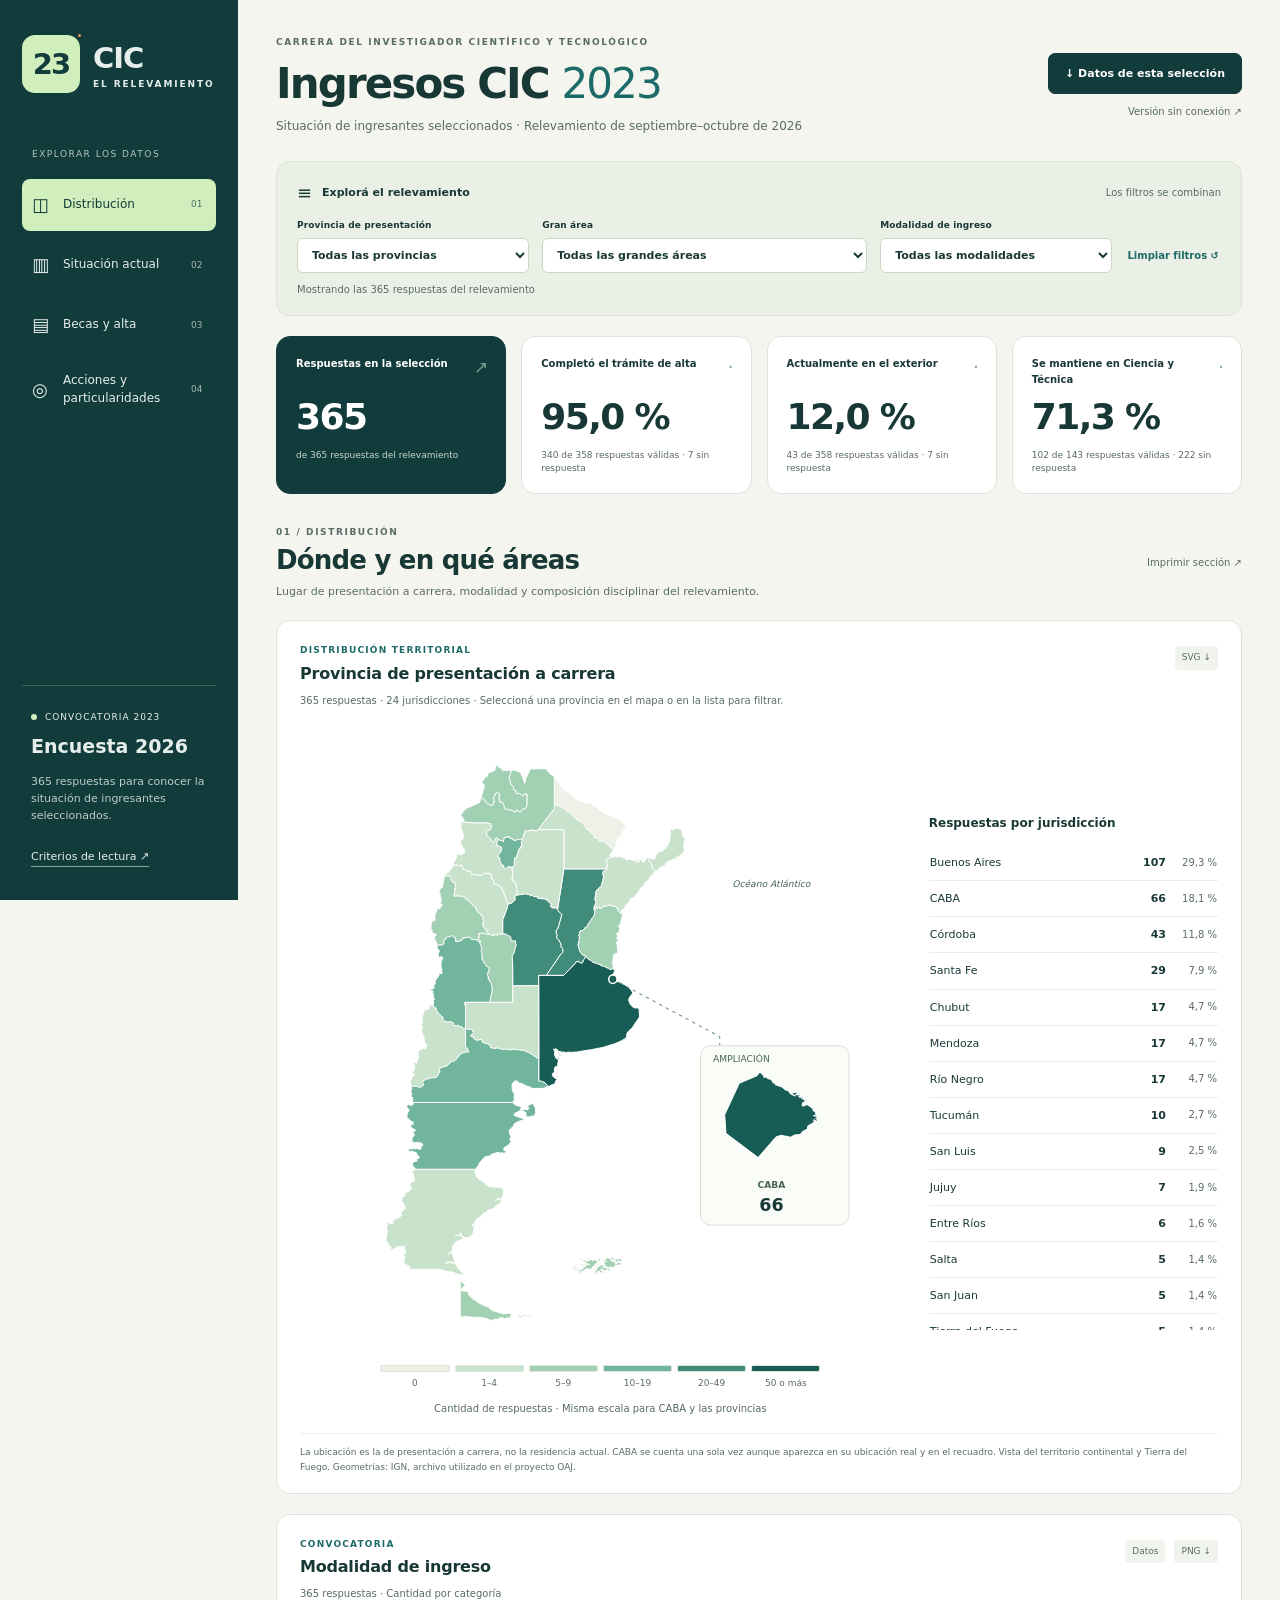
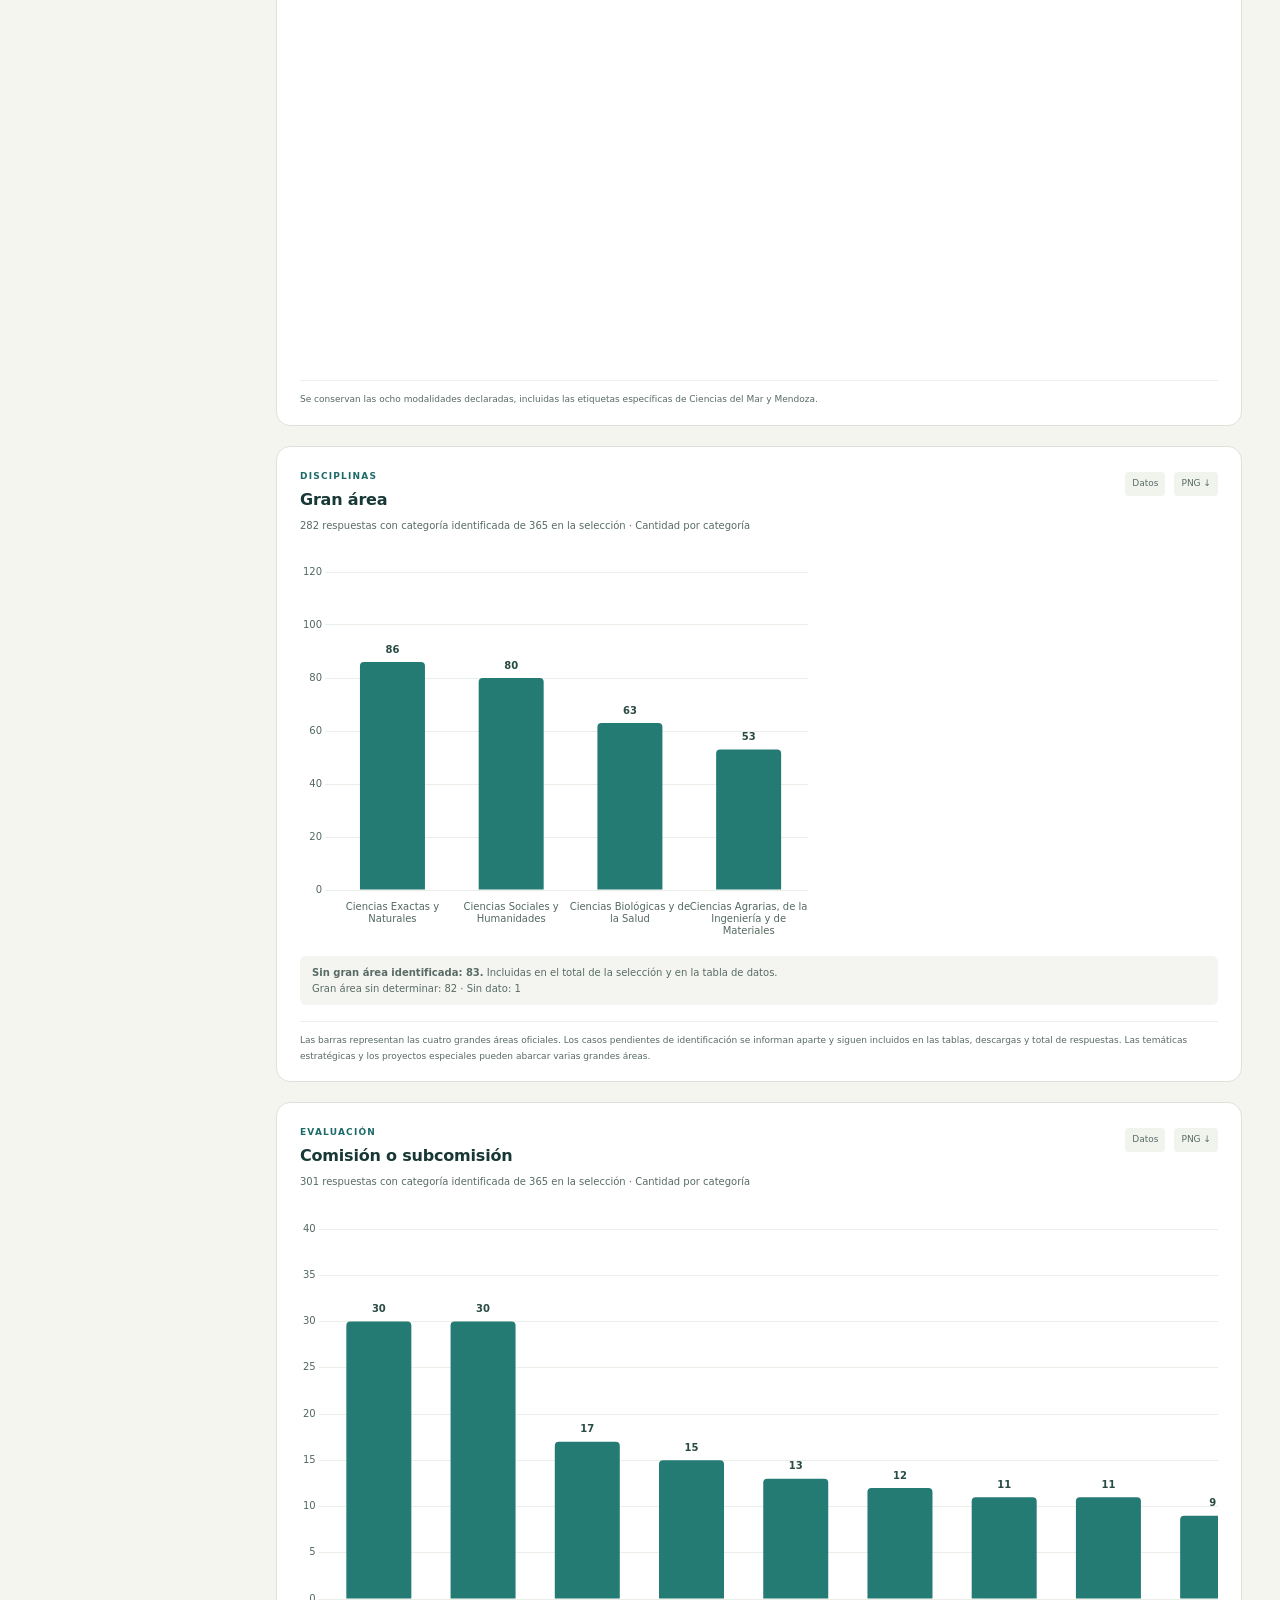
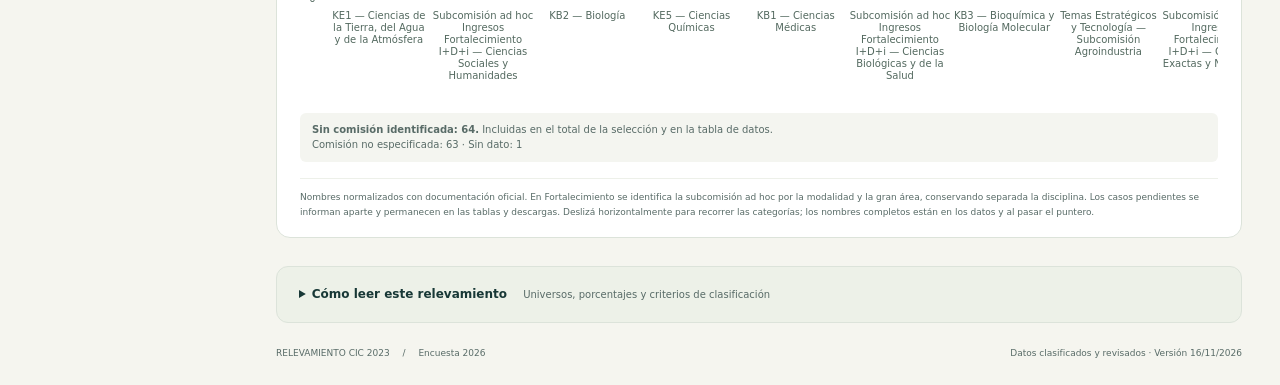
==== commit fa6bd221: "Corrige clasificación de comisiones y separa los casos sin dato en gráficos" ====
--- a/dashboard-cic2023.html
+++ b/dashboard-cic2023.html
@@ -84,7 +84,7 @@
  * Released under the MIT License
  */function _t(t){return t+.5|0}const yt=(t,e,i)=>Math.max(Math.min(t,i),e);function vt(t){return yt(_t(2.55*t),0,255)}function Mt(t){return yt(_t(255*t),0,255)}function wt(t){return yt(_t(t/2.55)/100,0,1)}function kt(t){return yt(_t(100*t),0,100)}const St={0:0,1:1,2:2,3:3,4:4,5:5,6:6,7:7,8:8,9:9,A:10,B:11,C:12,D:13,E:14,F:15,a:10,b:11,c:12,d:13,e:14,f:15},Pt=[..."0123456789ABCDEF"],Dt=t=>Pt[15&t],Ct=t=>Pt[(240&t)>>4]+Pt[15&t],Ot=t=>(240&t)>>4==(15&t);function At(t){var e=(t=>Ot(t.r)&&Ot(t.g)&&Ot(t.b)&&Ot(t.a))(t)?Dt:Ct;return t?"#"+e(t.r)+e(t.g)+e(t.b)+((t,e)=>t<255?e(t):"")(t.a,e):void 0}const Tt=/^(hsla?|hwb|hsv)\(\s*([-+.e\d]+)(?:deg)?[\s,]+([-+.e\d]+)%[\s,]+([-+.e\d]+)%(?:[\s,]+([-+.e\d]+)(%)?)?\s*\)$/;function Lt(t,e,i){const s=e*Math.min(i,1-i),n=(e,n=(e+t/30)%12)=>i-s*Math.max(Math.min(n-3,9-n,1),-1);return[n(0),n(8),n(4)]}function Et(t,e,i){const s=(s,n=(s+t/60)%6)=>i-i*e*Math.max(Math.min(n,4-n,1),0);return[s(5),s(3),s(1)]}function Rt(t,e,i){const s=Lt(t,1,.5);let n;for(e+i>1&&(n=1/(e+i),e*=n,i*=n),n=0;n<3;n++)s[n]*=1-e-i,s[n]+=e;return s}function It(t){const e=t.r/255,i=t.g/255,s=t.b/255,n=Math.max(e,i,s),o=Math.min(e,i,s),a=(n+o)/2;let r,l,h;return n!==o&&(h=n-o,l=a>.5?h/(2-n-o):h/(n+o),r=function(t,e,i,s,n){return t===n?(e-i)/s+(e<i?6:0):e===n?(i-t)/s+2:(t-e)/s+4}(e,i,s,h,n),r=60*r+.5),[0|r,l||0,a]}function zt(t,e,i,s){return(Array.isArray(e)?t(e[0],e[1],e[2]):t(e,i,s)).map(Mt)}function Ft(t,e,i){return zt(Lt,t,e,i)}function Vt(t){return(t%360+360)%360}function Bt(t){const e=Tt.exec(t);let i,s=255;if(!e)return;e[5]!==i&&(s=e[6]?vt(+e[5]):Mt(+e[5]));const n=Vt(+e[2]),o=+e[3]/100,a=+e[4]/100;return i="hwb"===e[1]?function(t,e,i){return zt(Rt,t,e,i)}(n,o,a):"hsv"===e[1]?function(t,e,i){return zt(Et,t,e,i)}(n,o,a):Ft(n,o,a),{r:i[0],g:i[1],b:i[2],a:s}}const Wt={x:"dark",Z:"light",Y:"re",X:"blu",W:"gr",V:"medium",U:"slate",A:"ee",T:"ol",S:"or",B:"ra",C:"lateg",D:"ights",R:"in",Q:"turquois",E:"hi",P:"ro",O:"al",N:"le",M:"de",L:"yello",F:"en",K:"ch",G:"arks",H:"ea",I:"ightg",J:"wh"},Nt={OiceXe:"f0f8ff",antiquewEte:"faebd7",aqua:"ffff",aquamarRe:"7fffd4",azuY:"f0ffff",beige:"f5f5dc",bisque:"ffe4c4",black:"0",blanKedOmond:"ffebcd",Xe:"ff",XeviTet:"8a2be2",bPwn:"a52a2a",burlywood:"deb887",caMtXe:"5f9ea0",KartYuse:"7fff00",KocTate:"d2691e",cSO:"ff7f50",cSnflowerXe:"6495ed",cSnsilk:"fff8dc",crimson:"dc143c",cyan:"ffff",xXe:"8b",xcyan:"8b8b",xgTMnPd:"b8860b",xWay:"a9a9a9",xgYF:"6400",xgYy:"a9a9a9",xkhaki:"bdb76b",xmagFta:"8b008b",xTivegYF:"556b2f",xSange:"ff8c00",xScEd:"9932cc",xYd:"8b0000",xsOmon:"e9967a",xsHgYF:"8fbc8f",xUXe:"483d8b",xUWay:"2f4f4f",xUgYy:"2f4f4f",xQe:"ced1",xviTet:"9400d3",dAppRk:"ff1493",dApskyXe:"bfff",dimWay:"696969",dimgYy:"696969",dodgerXe:"1e90ff",fiYbrick:"b22222",flSOwEte:"fffaf0",foYstWAn:"228b22",fuKsia:"ff00ff",gaRsbSo:"dcdcdc",ghostwEte:"f8f8ff",gTd:"ffd700",gTMnPd:"daa520",Way:"808080",gYF:"8000",gYFLw:"adff2f",gYy:"808080",honeyMw:"f0fff0",hotpRk:"ff69b4",RdianYd:"cd5c5c",Rdigo:"4b0082",ivSy:"fffff0",khaki:"f0e68c",lavFMr:"e6e6fa",lavFMrXsh:"fff0f5",lawngYF:"7cfc00",NmoncEffon:"fffacd",ZXe:"add8e6",ZcSO:"f08080",Zcyan:"e0ffff",ZgTMnPdLw:"fafad2",ZWay:"d3d3d3",ZgYF:"90ee90",ZgYy:"d3d3d3",ZpRk:"ffb6c1",ZsOmon:"ffa07a",ZsHgYF:"20b2aa",ZskyXe:"87cefa",ZUWay:"778899",ZUgYy:"778899",ZstAlXe:"b0c4de",ZLw:"ffffe0",lime:"ff00",limegYF:"32cd32",lRF:"faf0e6",magFta:"ff00ff",maPon:"800000",VaquamarRe:"66cdaa",VXe:"cd",VScEd:"ba55d3",VpurpN:"9370db",VsHgYF:"3cb371",VUXe:"7b68ee",VsprRggYF:"fa9a",VQe:"48d1cc",VviTetYd:"c71585",midnightXe:"191970",mRtcYam:"f5fffa",mistyPse:"ffe4e1",moccasR:"ffe4b5",navajowEte:"ffdead",navy:"80",Tdlace:"fdf5e6",Tive:"808000",TivedBb:"6b8e23",Sange:"ffa500",SangeYd:"ff4500",ScEd:"da70d6",pOegTMnPd:"eee8aa",pOegYF:"98fb98",pOeQe:"afeeee",pOeviTetYd:"db7093",papayawEp:"ffefd5",pHKpuff:"ffdab9",peru:"cd853f",pRk:"ffc0cb",plum:"dda0dd",powMrXe:"b0e0e6",purpN:"800080",YbeccapurpN:"663399",Yd:"ff0000",Psybrown:"bc8f8f",PyOXe:"4169e1",saddNbPwn:"8b4513",sOmon:"fa8072",sandybPwn:"f4a460",sHgYF:"2e8b57",sHshell:"fff5ee",siFna:"a0522d",silver:"c0c0c0",skyXe:"87ceeb",UXe:"6a5acd",UWay:"708090",UgYy:"708090",snow:"fffafa",sprRggYF:"ff7f",stAlXe:"4682b4",tan:"d2b48c",teO:"8080",tEstN:"d8bfd8",tomato:"ff6347",Qe:"40e0d0",viTet:"ee82ee",JHt:"f5deb3",wEte:"ffffff",wEtesmoke:"f5f5f5",Lw:"ffff00",LwgYF:"9acd32"};let Ht;function jt(t){Ht||(Ht=function(){const t={},e=Object.keys(Nt),i=Object.keys(Wt);let s,n,o,a,r;for(s=0;s<e.length;s++){for(a=r=e[s],n=0;n<i.length;n++)o=i[n],r=r.replace(o,Wt[o]);o=parseInt(Nt[a],16),t[r]=[o>>16&255,o>>8&255,255&o]}return t}(),Ht.transparent=[0,0,0,0]);const e=Ht[t.toLowerCase()];return e&&{r:e[0],g:e[1],b:e[2],a:4===e.length?e[3]:255}}const $t=/^rgba?\(\s*([-+.\d]+)(%)?[\s,]+([-+.e\d]+)(%)?[\s,]+([-+.e\d]+)(%)?(?:[\s,/]+([-+.e\d]+)(%)?)?\s*\)$/;const Yt=t=>t<=.0031308?12.92*t:1.055*Math.pow(t,1/2.4)-.055,Ut=t=>t<=.04045?t/12.92:Math.pow((t+.055)/1.055,2.4);function Xt(t,e,i){if(t){let s=It(t);s[e]=Math.max(0,Math.min(s[e]+s[e]*i,0===e?360:1)),s=Ft(s),t.r=s[0],t.g=s[1],t.b=s[2]}}function qt(t,e){return t?Object.assign(e||{},t):t}function Kt(t){var e={r:0,g:0,b:0,a:255};return Array.isArray(t)?t.length>=3&&(e={r:t[0],g:t[1],b:t[2],a:255},t.length>3&&(e.a=Mt(t[3]))):(e=qt(t,{r:0,g:0,b:0,a:1})).a=Mt(e.a),e}function Gt(t){return"r"===t.charAt(0)?function(t){const e=$t.exec(t);let i,s,n,o=255;if(e){if(e[7]!==i){const t=+e[7];o=e[8]?vt(t):yt(255*t,0,255)}return i=+e[1],s=+e[3],n=+e[5],i=255&(e[2]?vt(i):yt(i,0,255)),s=255&(e[4]?vt(s):yt(s,0,255)),n=255&(e[6]?vt(n):yt(n,0,255)),{r:i,g:s,b:n,a:o}}}(t):Bt(t)}class Jt{constructor(t){if(t instanceof Jt)return t;const e=typeof t;let i;var s,n,o;"object"===e?i=Kt(t):"string"===e&&(o=(s=t).length,"#"===s[0]&&(4===o||5===o?n={r:255&17*St[s[1]],g:255&17*St[s[2]],b:255&17*St[s[3]],a:5===o?17*St[s[4]]:255}:7!==o&&9!==o||(n={r:St[s[1]]<<4|St[s[2]],g:St[s[3]]<<4|St[s[4]],b:St[s[5]]<<4|St[s[6]],a:9===o?St[s[7]]<<4|St[s[8]]:255})),i=n||jt(t)||Gt(t)),this._rgb=i,this._valid=!!i}get valid(){return this._valid}get rgb(){var t=qt(this._rgb);return t&&(t.a=wt(t.a)),t}set rgb(t){this._rgb=Kt(t)}rgbString(){return this._valid?(t=this._rgb)&&(t.a<255?`rgba(${t.r}, ${t.g}, ${t.b}, ${wt(t.a)})`:`rgb(${t.r}, ${t.g}, ${t.b})`):void 0;var t}hexString(){return this._valid?At(this._rgb):void 0}hslString(){return this._valid?function(t){if(!t)return;const e=It(t),i=e[0],s=kt(e[1]),n=kt(e[2]);return t.a<255?`hsla(${i}, ${s}%, ${n}%, ${wt(t.a)})`:`hsl(${i}, ${s}%, ${n}%)`}(this._rgb):void 0}mix(t,e){if(t){const i=this.rgb,s=t.rgb;let n;const o=e===n?.5:e,a=2*o-1,r=i.a-s.a,l=((a*r==-1?a:(a+r)/(1+a*r))+1)/2;n=1-l,i.r=255&l*i.r+n*s.r+.5,i.g=255&l*i.g+n*s.g+.5,i.b=255&l*i.b+n*s.b+.5,i.a=o*i.a+(1-o)*s.a,this.rgb=i}return this}interpolate(t,e){return t&&(this._rgb=function(t,e,i){const s=Ut(wt(t.r)),n=Ut(wt(t.g)),o=Ut(wt(t.b));return{r:Mt(Yt(s+i*(Ut(wt(e.r))-s))),g:Mt(Yt(n+i*(Ut(wt(e.g))-n))),b:Mt(Yt(o+i*(Ut(wt(e.b))-o))),a:t.a+i*(e.a-t.a)}}(this._rgb,t._rgb,e)),this}clone(){return new Jt(this.rgb)}alpha(t){return this._rgb.a=Mt(t),this}clearer(t){return this._rgb.a*=1-t,this}greyscale(){const t=this._rgb,e=_t(.3*t.r+.59*t.g+.11*t.b);return t.r=t.g=t.b=e,this}opaquer(t){return this._rgb.a*=1+t,this}negate(){const t=this._rgb;return t.r=255-t.r,t.g=255-t.g,t.b=255-t.b,this}lighten(t){return Xt(this._rgb,2,t),this}darken(t){return Xt(this._rgb,2,-t),this}saturate(t){return Xt(this._rgb,1,t),this}desaturate(t){return Xt(this._rgb,1,-t),this}rotate(t){return function(t,e){var i=It(t);i[0]=Vt(i[0]+e),i=Ft(i),t.r=i[0],t.g=i[1],t.b=i[2]}(this._rgb,t),this}}function Zt(t){if(t&&"object"==typeof t){const e=t.toString();return"[object CanvasPattern]"===e||"[object CanvasGradient]"===e}return!1}function Qt(t){return Zt(t)?t:new Jt(t)}function te(t){return Zt(t)?t:new Jt(t).saturate(.5).darken(.1).hexString()}const ee=["x","y","borderWidth","radius","tension"],ie=["color","borderColor","backgroundColor"];const se=new Map;function ne(t,e,i){return function(t,e){e=e||{};const i=t+JSON.stringify(e);let s=se.get(i);return s||(s=new Intl.NumberFormat(t,e),se.set(i,s)),s}(e,i).format(t)}const oe={values:t=>n(t)?t:""+t,numeric(t,e,i){if(0===t)return"0";const s=this.chart.options.locale;let n,o=t;if(i.length>1){const e=Math.max(Math.abs(i[0].value),Math.abs(i[i.length-1].value));(e<1e-4||e>1e15)&&(n="scientific"),o=function(t,e){let i=e.length>3?e[2].value-e[1].value:e[1].value-e[0].value;Math.abs(i)>=1&&t!==Math.floor(t)&&(i=t-Math.floor(t));return i}(t,i)}const a=z(Math.abs(o)),r=isNaN(a)?1:Math.max(Math.min(-1*Math.floor(a),20),0),l={notation:n,minimumFractionDigits:r,maximumFractionDigits:r};return Object.assign(l,this.options.ticks.format),ne(t,s,l)},logarithmic(t,e,i){if(0===t)return"0";const s=i[e].significand||t/Math.pow(10,Math.floor(z(t)));return[1,2,3,5,10,15].includes(s)||e>.8*i.length?oe.numeric.call(this,t,e,i):""}};var ae={formatters:oe};const re=Object.create(null),le=Object.create(null);function he(t,e){if(!e)return t;const i=e.split(".");for(let e=0,s=i.length;e<s;++e){const s=i[e];t=t[s]||(t[s]=Object.create(null))}return t}function ce(t,e,i){return"string"==typeof e?x(he(t,e),i):x(he(t,""),e)}class de{constructor(t,e){this.animation=void 0,this.backgroundColor="rgba(0,0,0,0.1)",this.borderColor="rgba(0,0,0,0.1)",this.color="#666",this.datasets={},this.devicePixelRatio=t=>t.chart.platform.getDevicePixelRatio(),this.elements={},this.events=["mousemove","mouseout","click","touchstart","touchmove"],this.font={family:"'Helvetica Neue', 'Helvetica', 'Arial', sans-serif",size:12,style:"normal",lineHeight:1.2,weight:null},this.hover={},this.hoverBackgroundColor=(t,e)=>te(e.backgroundColor),this.hoverBorderColor=(t,e)=>te(e.borderColor),this.hoverColor=(t,e)=>te(e.color),this.indexAxis="x",this.interaction={mode:"nearest",intersect:!0,includeInvisible:!1},this.maintainAspectRatio=!0,this.onHover=null,this.onClick=null,this.parsing=!0,this.plugins={},this.responsive=!0,this.scale=void 0,this.scales={},this.showLine=!0,this.drawActiveElementsOnTop=!0,this.describe(t),this.apply(e)}set(t,e){return ce(this,t,e)}get(t){return he(this,t)}describe(t,e){return ce(le,t,e)}override(t,e){return ce(re,t,e)}route(t,e,i,s){const n=he(this,t),a=he(this,i),r="_"+e;Object.defineProperties(n,{[r]:{value:n[e],writable:!0},[e]:{enumerable:!0,get(){const t=this[r],e=a[s];return o(t)?Object.assign({},e,t):l(t,e)},set(t){this[r]=t}}})}apply(t){t.forEach((t=>t(this)))}}var ue=new de({_scriptable:t=>!t.startsWith("on"),_indexable:t=>"events"!==t,hover:{_fallback:"interaction"},interaction:{_scriptable:!1,_indexable:!1}},[function(t){t.set("animation",{delay:void 0,duration:1e3,easing:"easeOutQuart",fn:void 0,from:void 0,loop:void 0,to:void 0,type:void 0}),t.describe("animation",{_fallback:!1,_indexable:!1,_scriptable:t=>"onProgress"!==t&&"onComplete"!==t&&"fn"!==t}),t.set("animations",{colors:{type:"color",properties:ie},numbers:{type:"number",properties:ee}}),t.describe("animations",{_fallback:"animation"}),t.set("transitions",{active:{animation:{duration:400}},resize:{animation:{duration:0}},show:{animations:{colors:{from:"transparent"},visible:{type:"boolean",duration:0}}},hide:{animations:{colors:{to:"transparent"},visible:{type:"boolean",easing:"linear",fn:t=>0|t}}}})},function(t){t.set("layout",{autoPadding:!0,padding:{top:0,right:0,bottom:0,left:0}})},function(t){t.set("scale",{display:!0,offset:!1,reverse:!1,beginAtZero:!1,bounds:"ticks",clip:!0,grace:0,grid:{display:!0,lineWidth:1,drawOnChartArea:!0,drawTicks:!0,tickLength:8,tickWidth:(t,e)=>e.lineWidth,tickColor:(t,e)=>e.color,offset:!1},border:{display:!0,dash:[],dashOffset:0,width:1},title:{display:!1,text:"",padding:{top:4,bottom:4}},ticks:{minRotation:0,maxRotation:50,mirror:!1,textStrokeWidth:0,textStrokeColor:"",padding:3,display:!0,autoSkip:!0,autoSkipPadding:3,labelOffset:0,callback:ae.formatters.values,minor:{},major:{},align:"center",crossAlign:"near",showLabelBackdrop:!1,backdropColor:"rgba(255, 255, 255, 0.75)",backdropPadding:2}}),t.route("scale.ticks","color","","color"),t.route("scale.grid","color","","borderColor"),t.route("scale.border","color","","borderColor"),t.route("scale.title","color","","color"),t.describe("scale",{_fallback:!1,_scriptable:t=>!t.startsWith("before")&&!t.startsWith("after")&&"callback"!==t&&"parser"!==t,_indexable:t=>"borderDash"!==t&&"tickBorderDash"!==t&&"dash"!==t}),t.describe("scales",{_fallback:"scale"}),t.describe("scale.ticks",{_scriptable:t=>"backdropPadding"!==t&&"callback"!==t,_indexable:t=>"backdropPadding"!==t})}]);function fe(){return"undefined"!=typeof window&&"undefined"!=typeof document}function ge(t){let e=t.parentNode;return e&&"[object ShadowRoot]"===e.toString()&&(e=e.host),e}function pe(t,e,i){let s;return"string"==typeof t?(s=parseInt(t,10),-1!==t.indexOf("%")&&(s=s/100*e.parentNode[i])):s=t,s}const me=t=>t.ownerDocument.defaultView.getComputedStyle(t,null);function xe(t,e){return me(t).getPropertyValue(e)}const be=["top","right","bottom","left"];function _e(t,e,i){const s={};i=i?"-"+i:"";for(let n=0;n<4;n++){const o=be[n];s[o]=parseFloat(t[e+"-"+o+i])||0}return s.width=s.left+s.right,s.height=s.top+s.bottom,s}const ye=(t,e,i)=>(t>0||e>0)&&(!i||!i.shadowRoot);function ve(t,e){if("native"in t)return t;const{canvas:i,currentDevicePixelRatio:s}=e,n=me(i),o="border-box"===n.boxSizing,a=_e(n,"padding"),r=_e(n,"border","width"),{x:l,y:h,box:c}=function(t,e){const i=t.touches,s=i&&i.length?i[0]:t,{offsetX:n,offsetY:o}=s;let a,r,l=!1;if(ye(n,o,t.target))a=n,r=o;else{const t=e.getBoundingClientRect();a=s.clientX-t.left,r=s.clientY-t.top,l=!0}return{x:a,y:r,box:l}}(t,i),d=a.left+(c&&r.left),u=a.top+(c&&r.top);let{width:f,height:g}=e;return o&&(f-=a.width+r.width,g-=a.height+r.height),{x:Math.round((l-d)/f*i.width/s),y:Math.round((h-u)/g*i.height/s)}}const Me=t=>Math.round(10*t)/10;function we(t,e,i,s){const n=me(t),o=_e(n,"margin"),a=pe(n.maxWidth,t,"clientWidth")||T,r=pe(n.maxHeight,t,"clientHeight")||T,l=function(t,e,i){let s,n;if(void 0===e||void 0===i){const o=t&&ge(t);if(o){const t=o.getBoundingClientRect(),a=me(o),r=_e(a,"border","width"),l=_e(a,"padding");e=t.width-l.width-r.width,i=t.height-l.height-r.height,s=pe(a.maxWidth,o,"clientWidth"),n=pe(a.maxHeight,o,"clientHeight")}else e=t.clientWidth,i=t.clientHeight}return{width:e,height:i,maxWidth:s||T,maxHeight:n||T}}(t,e,i);let{width:h,height:c}=l;if("content-box"===n.boxSizing){const t=_e(n,"border","width"),e=_e(n,"padding");h-=e.width+t.width,c-=e.height+t.height}h=Math.max(0,h-o.width),c=Math.max(0,s?h/s:c-o.height),h=Me(Math.min(h,a,l.maxWidth)),c=Me(Math.min(c,r,l.maxHeight)),h&&!c&&(c=Me(h/2));return(void 0!==e||void 0!==i)&&s&&l.height&&c>l.height&&(c=l.height,h=Me(Math.floor(c*s))),{width:h,height:c}}function ke(t,e,i){const s=e||1,n=Me(t.height*s),o=Me(t.width*s);t.height=Me(t.height),t.width=Me(t.width);const a=t.canvas;return a.style&&(i||!a.style.height&&!a.style.width)&&(a.style.height=`${t.height}px`,a.style.width=`${t.width}px`),(t.currentDevicePixelRatio!==s||a.height!==n||a.width!==o)&&(t.currentDevicePixelRatio=s,a.height=n,a.width=o,t.ctx.setTransform(s,0,0,s,0,0),!0)}const Se=function(){let t=!1;try{const e={get passive(){return t=!0,!1}};fe()&&(window.addEventListener("test",null,e),window.removeEventListener("test",null,e))}catch(t){}return t}();function Pe(t,e){const i=xe(t,e),s=i&&i.match(/^(\d+)(\.\d+)?px$/);return s?+s[1]:void 0}function De(t){return!t||s(t.size)||s(t.family)?null:(t.style?t.style+" ":"")+(t.weight?t.weight+" ":"")+t.size+"px "+t.family}function Ce(t,e,i,s,n){let o=e[n];return o||(o=e[n]=t.measureText(n).width,i.push(n)),o>s&&(s=o),s}function Oe(t,e,i,s){let o=(s=s||{}).data=s.data||{},a=s.garbageCollect=s.garbageCollect||[];s.font!==e&&(o=s.data={},a=s.garbageCollect=[],s.font=e),t.save(),t.font=e;let r=0;const l=i.length;let h,c,d,u,f;for(h=0;h<l;h++)if(u=i[h],null==u||n(u)){if(n(u))for(c=0,d=u.length;c<d;c++)f=u[c],null==f||n(f)||(r=Ce(t,o,a,r,f))}else r=Ce(t,o,a,r,u);t.restore();const g=a.length/2;if(g>i.length){for(h=0;h<g;h++)delete o[a[h]];a.splice(0,g)}return r}function Ae(t,e,i){const s=t.currentDevicePixelRatio,n=0!==i?Math.max(i/2,.5):0;return Math.round((e-n)*s)/s+n}function Te(t,e){(e||t)&&((e=e||t.getContext("2d")).save(),e.resetTransform(),e.clearRect(0,0,t.width,t.height),e.restore())}function Le(t,e,i,s){Ee(t,e,i,s,null)}function Ee(t,e,i,s,n){let o,a,r,l,h,c,d,u;const f=e.pointStyle,g=e.rotation,p=e.radius;let m=(g||0)*L;if(f&&"object"==typeof f&&(o=f.toString(),"[object HTMLImageElement]"===o||"[object HTMLCanvasElement]"===o))return t.save(),t.translate(i,s),t.rotate(m),t.drawImage(f,-f.width/2,-f.height/2,f.width,f.height),void t.restore();if(!(isNaN(p)||p<=0)){switch(t.beginPath(),f){default:n?t.ellipse(i,s,n/2,p,0,0,O):t.arc(i,s,p,0,O),t.closePath();break;case"triangle":c=n?n/2:p,t.moveTo(i+Math.sin(m)*c,s-Math.cos(m)*p),m+=I,t.lineTo(i+Math.sin(m)*c,s-Math.cos(m)*p),m+=I,t.lineTo(i+Math.sin(m)*c,s-Math.cos(m)*p),t.closePath();break;case"rectRounded":h=.516*p,l=p-h,a=Math.cos(m+R)*l,d=Math.cos(m+R)*(n?n/2-h:l),r=Math.sin(m+R)*l,u=Math.sin(m+R)*(n?n/2-h:l),t.arc(i-d,s-r,h,m-C,m-E),t.arc(i+u,s-a,h,m-E,m),t.arc(i+d,s+r,h,m,m+E),t.arc(i-u,s+a,h,m+E,m+C),t.closePath();break;case"rect":if(!g){l=Math.SQRT1_2*p,c=n?n/2:l,t.rect(i-c,s-l,2*c,2*l);break}m+=R;case"rectRot":d=Math.cos(m)*(n?n/2:p),a=Math.cos(m)*p,r=Math.sin(m)*p,u=Math.sin(m)*(n?n/2:p),t.moveTo(i-d,s-r),t.lineTo(i+u,s-a),t.lineTo(i+d,s+r),t.lineTo(i-u,s+a),t.closePath();break;case"crossRot":m+=R;case"cross":d=Math.cos(m)*(n?n/2:p),a=Math.cos(m)*p,r=Math.sin(m)*p,u=Math.sin(m)*(n?n/2:p),t.moveTo(i-d,s-r),t.lineTo(i+d,s+r),t.moveTo(i+u,s-a),t.lineTo(i-u,s+a);break;case"star":d=Math.cos(m)*(n?n/2:p),a=Math.cos(m)*p,r=Math.sin(m)*p,u=Math.sin(m)*(n?n/2:p),t.moveTo(i-d,s-r),t.lineTo(i+d,s+r),t.moveTo(i+u,s-a),t.lineTo(i-u,s+a),m+=R,d=Math.cos(m)*(n?n/2:p),a=Math.cos(m)*p,r=Math.sin(m)*p,u=Math.sin(m)*(n?n/2:p),t.moveTo(i-d,s-r),t.lineTo(i+d,s+r),t.moveTo(i+u,s-a),t.lineTo(i-u,s+a);break;case"line":a=n?n/2:Math.cos(m)*p,r=Math.sin(m)*p,t.moveTo(i-a,s-r),t.lineTo(i+a,s+r);break;case"dash":t.moveTo(i,s),t.lineTo(i+Math.cos(m)*(n?n/2:p),s+Math.sin(m)*p);break;case!1:t.closePath()}t.fill(),e.borderWidth>0&&t.stroke()}}function Re(t,e,i){return i=i||.5,!e||t&&t.x>e.left-i&&t.x<e.right+i&&t.y>e.top-i&&t.y<e.bottom+i}function Ie(t,e){t.save(),t.beginPath(),t.rect(e.left,e.top,e.right-e.left,e.bottom-e.top),t.clip()}function ze(t){t.restore()}function Fe(t,e,i,s,n){if(!e)return t.lineTo(i.x,i.y);if("middle"===n){const s=(e.x+i.x)/2;t.lineTo(s,e.y),t.lineTo(s,i.y)}else"after"===n!=!!s?t.lineTo(e.x,i.y):t.lineTo(i.x,e.y);t.lineTo(i.x,i.y)}function Ve(t,e,i,s){if(!e)return t.lineTo(i.x,i.y);t.bezierCurveTo(s?e.cp1x:e.cp2x,s?e.cp1y:e.cp2y,s?i.cp2x:i.cp1x,s?i.cp2y:i.cp1y,i.x,i.y)}function Be(t,e,i,s,n){if(n.strikethrough||n.underline){const o=t.measureText(s),a=e-o.actualBoundingBoxLeft,r=e+o.actualBoundingBoxRight,l=i-o.actualBoundingBoxAscent,h=i+o.actualBoundingBoxDescent,c=n.strikethrough?(l+h)/2:h;t.strokeStyle=t.fillStyle,t.beginPath(),t.lineWidth=n.decorationWidth||2,t.moveTo(a,c),t.lineTo(r,c),t.stroke()}}function We(t,e){const i=t.fillStyle;t.fillStyle=e.color,t.fillRect(e.left,e.top,e.width,e.height),t.fillStyle=i}function Ne(t,e,i,o,a,r={}){const l=n(e)?e:[e],h=r.strokeWidth>0&&""!==r.strokeColor;let c,d;for(t.save(),t.font=a.string,function(t,e){e.translation&&t.translate(e.translation[0],e.translation[1]),s(e.rotation)||t.rotate(e.rotation),e.color&&(t.fillStyle=e.color),e.textAlign&&(t.textAlign=e.textAlign),e.textBaseline&&(t.textBaseline=e.textBaseline)}(t,r),c=0;c<l.length;++c)d=l[c],r.backdrop&&We(t,r.backdrop),h&&(r.strokeColor&&(t.strokeStyle=r.strokeColor),s(r.strokeWidth)||(t.lineWidth=r.strokeWidth),t.strokeText(d,i,o,r.maxWidth)),t.fillText(d,i,o,r.maxWidth),Be(t,i,o,d,r),o+=Number(a.lineHeight);t.restore()}function He(t,e){const{x:i,y:s,w:n,h:o,radius:a}=e;t.arc(i+a.topLeft,s+a.topLeft,a.topLeft,1.5*C,C,!0),t.lineTo(i,s+o-a.bottomLeft),t.arc(i+a.bottomLeft,s+o-a.bottomLeft,a.bottomLeft,C,E,!0),t.lineTo(i+n-a.bottomRight,s+o),t.arc(i+n-a.bottomRight,s+o-a.bottomRight,a.bottomRight,E,0,!0),t.lineTo(i+n,s+a.topRight),t.arc(i+n-a.topRight,s+a.topRight,a.topRight,0,-E,!0),t.lineTo(i+a.topLeft,s)}function je(t,e=[""],i,s,n=(()=>t[0])){const o=i||t;void 0===s&&(s=ti("_fallback",t));const a={[Symbol.toStringTag]:"Object",_cacheable:!0,_scopes:t,_rootScopes:o,_fallback:s,_getTarget:n,override:i=>je([i,...t],e,o,s)};return new Proxy(a,{deleteProperty:(e,i)=>(delete e[i],delete e._keys,delete t[0][i],!0),get:(i,s)=>qe(i,s,(()=>function(t,e,i,s){let n;for(const o of e)if(n=ti(Ue(o,t),i),void 0!==n)return Xe(t,n)?Ze(i,s,t,n):n}(s,e,t,i))),getOwnPropertyDescriptor:(t,e)=>Reflect.getOwnPropertyDescriptor(t._scopes[0],e),getPrototypeOf:()=>Reflect.getPrototypeOf(t[0]),has:(t,e)=>ei(t).includes(e),ownKeys:t=>ei(t),set(t,e,i){const s=t._storage||(t._storage=n());return t[e]=s[e]=i,delete t._keys,!0}})}function $e(t,e,i,s){const a={_cacheable:!1,_proxy:t,_context:e,_subProxy:i,_stack:new Set,_descriptors:Ye(t,s),setContext:e=>$e(t,e,i,s),override:n=>$e(t.override(n),e,i,s)};return new Proxy(a,{deleteProperty:(e,i)=>(delete e[i],delete t[i],!0),get:(t,e,i)=>qe(t,e,(()=>function(t,e,i){const{_proxy:s,_context:a,_subProxy:r,_descriptors:l}=t;let h=s[e];S(h)&&l.isScriptable(e)&&(h=function(t,e,i,s){const{_proxy:n,_context:o,_subProxy:a,_stack:r}=i;if(r.has(t))throw new Error("Recursion detected: "+Array.from(r).join("->")+"->"+t);r.add(t);let l=e(o,a||s);r.delete(t),Xe(t,l)&&(l=Ze(n._scopes,n,t,l));return l}(e,h,t,i));n(h)&&h.length&&(h=function(t,e,i,s){const{_proxy:n,_context:a,_subProxy:r,_descriptors:l}=i;if(void 0!==a.index&&s(t))return e[a.index%e.length];if(o(e[0])){const i=e,s=n._scopes.filter((t=>t!==i));e=[];for(const o of i){const i=Ze(s,n,t,o);e.push($e(i,a,r&&r[t],l))}}return e}(e,h,t,l.isIndexable));Xe(e,h)&&(h=$e(h,a,r&&r[e],l));return h}(t,e,i))),getOwnPropertyDescriptor:(e,i)=>e._descriptors.allKeys?Reflect.has(t,i)?{enumerable:!0,configurable:!0}:void 0:Reflect.getOwnPropertyDescriptor(t,i),getPrototypeOf:()=>Reflect.getPrototypeOf(t),has:(e,i)=>Reflect.has(t,i),ownKeys:()=>Reflect.ownKeys(t),set:(e,i,s)=>(t[i]=s,delete e[i],!0)})}function Ye(t,e={scriptable:!0,indexable:!0}){const{_scriptable:i=e.scriptable,_indexable:s=e.indexable,_allKeys:n=e.allKeys}=t;return{allKeys:n,scriptable:i,indexable:s,isScriptable:S(i)?i:()=>i,isIndexable:S(s)?s:()=>s}}const Ue=(t,e)=>t?t+w(e):e,Xe=(t,e)=>o(e)&&"adapters"!==t&&(null===Object.getPrototypeOf(e)||e.constructor===Object);function qe(t,e,i){if(Object.prototype.hasOwnProperty.call(t,e)||"constructor"===e)return t[e];const s=i();return t[e]=s,s}function Ke(t,e,i){return S(t)?t(e,i):t}const Ge=(t,e)=>!0===t?e:"string"==typeof t?M(e,t):void 0;function Je(t,e,i,s,n){for(const o of e){const e=Ge(i,o);if(e){t.add(e);const o=Ke(e._fallback,i,n);if(void 0!==o&&o!==i&&o!==s)return o}else if(!1===e&&void 0!==s&&i!==s)return null}return!1}function Ze(t,e,i,s){const a=e._rootScopes,r=Ke(e._fallback,i,s),l=[...t,...a],h=new Set;h.add(s);let c=Qe(h,l,i,r||i,s);return null!==c&&((void 0===r||r===i||(c=Qe(h,l,r,c,s),null!==c))&&je(Array.from(h),[""],a,r,(()=>function(t,e,i){const s=t._getTarget();e in s||(s[e]={});const a=s[e];if(n(a)&&o(i))return i;return a||{}}(e,i,s))))}function Qe(t,e,i,s,n){for(;i;)i=Je(t,e,i,s,n);return i}function ti(t,e){for(const i of e){if(!i)continue;const e=i[t];if(void 0!==e)return e}}function ei(t){let e=t._keys;return e||(e=t._keys=function(t){const e=new Set;for(const i of t)for(const t of Object.keys(i).filter((t=>!t.startsWith("_"))))e.add(t);return Array.from(e)}(t._scopes)),e}function ii(t,e,i,s){const{iScale:n}=t,{key:o="r"}=this._parsing,a=new Array(s);let r,l,h,c;for(r=0,l=s;r<l;++r)h=r+i,c=e[h],a[r]={r:n.parse(M(c,o),h)};return a}const si=Number.EPSILON||1e-14,ni=(t,e)=>e<t.length&&!t[e].skip&&t[e],oi=t=>"x"===t?"y":"x";function ai(t,e,i,s){const n=t.skip?e:t,o=e,a=i.skip?e:i,r=q(o,n),l=q(a,o);let h=r/(r+l),c=l/(r+l);h=isNaN(h)?0:h,c=isNaN(c)?0:c;const d=s*h,u=s*c;return{previous:{x:o.x-d*(a.x-n.x),y:o.y-d*(a.y-n.y)},next:{x:o.x+u*(a.x-n.x),y:o.y+u*(a.y-n.y)}}}function ri(t,e="x"){const i=oi(e),s=t.length,n=Array(s).fill(0),o=Array(s);let a,r,l,h=ni(t,0);for(a=0;a<s;++a)if(r=l,l=h,h=ni(t,a+1),l){if(h){const t=h[e]-l[e];n[a]=0!==t?(h[i]-l[i])/t:0}o[a]=r?h?F(n[a-1])!==F(n[a])?0:(n[a-1]+n[a])/2:n[a-1]:n[a]}!function(t,e,i){const s=t.length;let n,o,a,r,l,h=ni(t,0);for(let c=0;c<s-1;++c)l=h,h=ni(t,c+1),l&&h&&(V(e[c],0,si)?i[c]=i[c+1]=0:(n=i[c]/e[c],o=i[c+1]/e[c],r=Math.pow(n,2)+Math.pow(o,2),r<=9||(a=3/Math.sqrt(r),i[c]=n*a*e[c],i[c+1]=o*a*e[c])))}(t,n,o),function(t,e,i="x"){const s=oi(i),n=t.length;let o,a,r,l=ni(t,0);for(let h=0;h<n;++h){if(a=r,r=l,l=ni(t,h+1),!r)continue;const n=r[i],c=r[s];a&&(o=(n-a[i])/3,r[`cp1${i}`]=n-o,r[`cp1${s}`]=c-o*e[h]),l&&(o=(l[i]-n)/3,r[`cp2${i}`]=n+o,r[`cp2${s}`]=c+o*e[h])}}(t,o,e)}function li(t,e,i){return Math.max(Math.min(t,i),e)}function hi(t,e,i,s,n){let o,a,r,l;if(e.spanGaps&&(t=t.filter((t=>!t.skip))),"monotone"===e.cubicInterpolationMode)ri(t,n);else{let i=s?t[t.length-1]:t[0];for(o=0,a=t.length;o<a;++o)r=t[o],l=ai(i,r,t[Math.min(o+1,a-(s?0:1))%a],e.tension),r.cp1x=l.previous.x,r.cp1y=l.previous.y,r.cp2x=l.next.x,r.cp2y=l.next.y,i=r}e.capBezierPoints&&function(t,e){let i,s,n,o,a,r=Re(t[0],e);for(i=0,s=t.length;i<s;++i)a=o,o=r,r=i<s-1&&Re(t[i+1],e),o&&(n=t[i],a&&(n.cp1x=li(n.cp1x,e.left,e.right),n.cp1y=li(n.cp1y,e.top,e.bottom)),r&&(n.cp2x=li(n.cp2x,e.left,e.right),n.cp2y=li(n.cp2y,e.top,e.bottom)))}(t,i)}const ci=t=>0===t||1===t,di=(t,e,i)=>-Math.pow(2,10*(t-=1))*Math.sin((t-e)*O/i),ui=(t,e,i)=>Math.pow(2,-10*t)*Math.sin((t-e)*O/i)+1,fi={linear:t=>t,easeInQuad:t=>t*t,easeOutQuad:t=>-t*(t-2),easeInOutQuad:t=>(t/=.5)<1?.5*t*t:-.5*(--t*(t-2)-1),easeInCubic:t=>t*t*t,easeOutCubic:t=>(t-=1)*t*t+1,easeInOutCubic:t=>(t/=.5)<1?.5*t*t*t:.5*((t-=2)*t*t+2),easeInQuart:t=>t*t*t*t,easeOutQuart:t=>-((t-=1)*t*t*t-1),easeInOutQuart:t=>(t/=.5)<1?.5*t*t*t*t:-.5*((t-=2)*t*t*t-2),easeInQuint:t=>t*t*t*t*t,easeOutQuint:t=>(t-=1)*t*t*t*t+1,easeInOutQuint:t=>(t/=.5)<1?.5*t*t*t*t*t:.5*((t-=2)*t*t*t*t+2),easeInSine:t=>1-Math.cos(t*E),easeOutSine:t=>Math.sin(t*E),easeInOutSine:t=>-.5*(Math.cos(C*t)-1),easeInExpo:t=>0===t?0:Math.pow(2,10*(t-1)),easeOutExpo:t=>1===t?1:1-Math.pow(2,-10*t),easeInOutExpo:t=>ci(t)?t:t<.5?.5*Math.pow(2,10*(2*t-1)):.5*(2-Math.pow(2,-10*(2*t-1))),easeInCirc:t=>t>=1?t:-(Math.sqrt(1-t*t)-1),easeOutCirc:t=>Math.sqrt(1-(t-=1)*t),easeInOutCirc:t=>(t/=.5)<1?-.5*(Math.sqrt(1-t*t)-1):.5*(Math.sqrt(1-(t-=2)*t)+1),easeInElastic:t=>ci(t)?t:di(t,.075,.3),easeOutElastic:t=>ci(t)?t:ui(t,.075,.3),easeInOutElastic(t){const e=.1125;return ci(t)?t:t<.5?.5*di(2*t,e,.45):.5+.5*ui(2*t-1,e,.45)},easeInBack(t){const e=1.70158;return t*t*((e+1)*t-e)},easeOutBack(t){const e=1.70158;return(t-=1)*t*((e+1)*t+e)+1},easeInOutBack(t){let e=1.70158;return(t/=.5)<1?t*t*((1+(e*=1.525))*t-e)*.5:.5*((t-=2)*t*((1+(e*=1.525))*t+e)+2)},easeInBounce:t=>1-fi.easeOutBounce(1-t),easeOutBounce(t){const e=7.5625,i=2.75;return t<1/i?e*t*t:t<2/i?e*(t-=1.5/i)*t+.75:t<2.5/i?e*(t-=2.25/i)*t+.9375:e*(t-=2.625/i)*t+.984375},easeInOutBounce:t=>t<.5?.5*fi.easeInBounce(2*t):.5*fi.easeOutBounce(2*t-1)+.5};function gi(t,e,i,s){return{x:t.x+i*(e.x-t.x),y:t.y+i*(e.y-t.y)}}function pi(t,e,i,s){return{x:t.x+i*(e.x-t.x),y:"middle"===s?i<.5?t.y:e.y:"after"===s?i<1?t.y:e.y:i>0?e.y:t.y}}function mi(t,e,i,s){const n={x:t.cp2x,y:t.cp2y},o={x:e.cp1x,y:e.cp1y},a=gi(t,n,i),r=gi(n,o,i),l=gi(o,e,i),h=gi(a,r,i),c=gi(r,l,i);return gi(h,c,i)}const xi=/^(normal|(\d+(?:\.\d+)?)(px|em|%)?)$/,bi=/^(normal|italic|initial|inherit|unset|(oblique( -?[0-9]?[0-9]deg)?))$/;function _i(t,e){const i=(""+t).match(xi);if(!i||"normal"===i[1])return 1.2*e;switch(t=+i[2],i[3]){case"px":return t;case"%":t/=100}return e*t}const yi=t=>+t||0;function vi(t,e){const i={},s=o(e),n=s?Object.keys(e):e,a=o(t)?s?i=>l(t[i],t[e[i]]):e=>t[e]:()=>t;for(const t of n)i[t]=yi(a(t));return i}function Mi(t){return vi(t,{top:"y",right:"x",bottom:"y",left:"x"})}function wi(t){return vi(t,["topLeft","topRight","bottomLeft","bottomRight"])}function ki(t){const e=Mi(t);return e.width=e.left+e.right,e.height=e.top+e.bottom,e}function Si(t,e){t=t||{},e=e||ue.font;let i=l(t.size,e.size);"string"==typeof i&&(i=parseInt(i,10));let s=l(t.style,e.style);s&&!(""+s).match(bi)&&(console.warn('Invalid font style specified: "'+s+'"'),s=void 0);const n={family:l(t.family,e.family),lineHeight:_i(l(t.lineHeight,e.lineHeight),i),size:i,style:s,weight:l(t.weight,e.weight),string:""};return n.string=De(n),n}function Pi(t,e,i,s){let o,a,r,l=!0;for(o=0,a=t.length;o<a;++o)if(r=t[o],void 0!==r&&(void 0!==e&&"function"==typeof r&&(r=r(e),l=!1),void 0!==i&&n(r)&&(r=r[i%r.length],l=!1),void 0!==r))return s&&!l&&(s.cacheable=!1),r}function Di(t,e,i){const{min:s,max:n}=t,o=c(e,(n-s)/2),a=(t,e)=>i&&0===t?0:t+e;return{min:a(s,-Math.abs(o)),max:a(n,o)}}function Ci(t,e){return Object.assign(Object.create(t),e)}function Oi(t,e,i){return t?function(t,e){return{x:i=>t+t+e-i,setWidth(t){e=t},textAlign:t=>"center"===t?t:"right"===t?"left":"right",xPlus:(t,e)=>t-e,leftForLtr:(t,e)=>t-e}}(e,i):{x:t=>t,setWidth(t){},textAlign:t=>t,xPlus:(t,e)=>t+e,leftForLtr:(t,e)=>t}}function Ai(t,e){let i,s;"ltr"!==e&&"rtl"!==e||(i=t.canvas.style,s=[i.getPropertyValue("direction"),i.getPropertyPriority("direction")],i.setProperty("direction",e,"important"),t.prevTextDirection=s)}function Ti(t,e){void 0!==e&&(delete t.prevTextDirection,t.canvas.style.setProperty("direction",e[0],e[1]))}function Li(t){return"angle"===t?{between:J,compare:K,normalize:G}:{between:tt,compare:(t,e)=>t-e,normalize:t=>t}}function Ei({start:t,end:e,count:i,loop:s,style:n}){return{start:t%i,end:e%i,loop:s&&(e-t+1)%i==0,style:n}}function Ri(t,e,i){if(!i)return[t];const{property:s,start:n,end:o}=i,a=e.length,{compare:r,between:l,normalize:h}=Li(s),{start:c,end:d,loop:u,style:f}=function(t,e,i){const{property:s,start:n,end:o}=i,{between:a,normalize:r}=Li(s),l=e.length;let h,c,{start:d,end:u,loop:f}=t;if(f){for(d+=l,u+=l,h=0,c=l;h<c&&a(r(e[d%l][s]),n,o);++h)d--,u--;d%=l,u%=l}return u<d&&(u+=l),{start:d,end:u,loop:f,style:t.style}}(t,e,i),g=[];let p,m,x,b=!1,_=null;const y=()=>b||l(n,x,p)&&0!==r(n,x),v=()=>!b||0===r(o,p)||l(o,x,p);for(let t=c,i=c;t<=d;++t)m=e[t%a],m.skip||(p=h(m[s]),p!==x&&(b=l(p,n,o),null===_&&y()&&(_=0===r(p,n)?t:i),null!==_&&v()&&(g.push(Ei({start:_,end:t,loop:u,count:a,style:f})),_=null),i=t,x=p));return null!==_&&g.push(Ei({start:_,end:d,loop:u,count:a,style:f})),g}function Ii(t,e){const i=[],s=t.segments;for(let n=0;n<s.length;n++){const o=Ri(s[n],t.points,e);o.length&&i.push(...o)}return i}function zi(t,e){const i=t.points,s=t.options.spanGaps,n=i.length;if(!n)return[];const o=!!t._loop,{start:a,end:r}=function(t,e,i,s){let n=0,o=e-1;if(i&&!s)for(;n<e&&!t[n].skip;)n++;for(;n<e&&t[n].skip;)n++;for(n%=e,i&&(o+=n);o>n&&t[o%e].skip;)o--;return o%=e,{start:n,end:o}}(i,n,o,s);if(!0===s)return Fi(t,[{start:a,end:r,loop:o}],i,e);return Fi(t,function(t,e,i,s){const n=t.length,o=[];let a,r=e,l=t[e];for(a=e+1;a<=i;++a){const i=t[a%n];i.skip||i.stop?l.skip||(s=!1,o.push({start:e%n,end:(a-1)%n,loop:s}),e=r=i.stop?a:null):(r=a,l.skip&&(e=a)),l=i}return null!==r&&o.push({start:e%n,end:r%n,loop:s}),o}(i,a,r<a?r+n:r,!!t._fullLoop&&0===a&&r===n-1),i,e)}function Fi(t,e,i,s){return s&&s.setContext&&i?function(t,e,i,s){const n=t._chart.getContext(),o=Vi(t.options),{_datasetIndex:a,options:{spanGaps:r}}=t,l=i.length,h=[];let c=o,d=e[0].start,u=d;function f(t,e,s,n){const o=r?-1:1;if(t!==e){for(t+=l;i[t%l].skip;)t-=o;for(;i[e%l].skip;)e+=o;t%l!=e%l&&(h.push({start:t%l,end:e%l,loop:s,style:n}),c=n,d=e%l)}}for(const t of e){d=r?d:t.start;let e,o=i[d%l];for(u=d+1;u<=t.end;u++){const r=i[u%l];e=Vi(s.setContext(Ci(n,{type:"segment",p0:o,p1:r,p0DataIndex:(u-1)%l,p1DataIndex:u%l,datasetIndex:a}))),Bi(e,c)&&f(d,u-1,t.loop,c),o=r,c=e}d<u-1&&f(d,u-1,t.loop,c)}return h}(t,e,i,s):e}function Vi(t){return{backgroundColor:t.backgroundColor,borderCapStyle:t.borderCapStyle,borderDash:t.borderDash,borderDashOffset:t.borderDashOffset,borderJoinStyle:t.borderJoinStyle,borderWidth:t.borderWidth,borderColor:t.borderColor}}function Bi(t,e){if(!e)return!1;const i=[],s=function(t,e){return Zt(e)?(i.includes(e)||i.push(e),i.indexOf(e)):e};return JSON.stringify(t,s)!==JSON.stringify(e,s)}function Wi(t,e,i){return t.options.clip?t[i]:e[i]}function Ni(t,e){const i=e._clip;if(i.disabled)return!1;const s=function(t,e){const{xScale:i,yScale:s}=t;return i&&s?{left:Wi(i,e,"left"),right:Wi(i,e,"right"),top:Wi(s,e,"top"),bottom:Wi(s,e,"bottom")}:e}(e,t.chartArea);return{left:!1===i.left?0:s.left-(!0===i.left?0:i.left),right:!1===i.right?t.width:s.right+(!0===i.right?0:i.right),top:!1===i.top?0:s.top-(!0===i.top?0:i.top),bottom:!1===i.bottom?t.height:s.bottom+(!0===i.bottom?0:i.bottom)}}var Hi=Object.freeze({__proto__:null,HALF_PI:E,INFINITY:T,PI:C,PITAU:A,QUARTER_PI:R,RAD_PER_DEG:L,TAU:O,TWO_THIRDS_PI:I,_addGrace:Di,_alignPixel:Ae,_alignStartEnd:ft,_angleBetween:J,_angleDiff:K,_arrayUnique:lt,_attachContext:$e,_bezierCurveTo:Ve,_bezierInterpolation:mi,_boundSegment:Ri,_boundSegments:Ii,_capitalize:w,_computeSegments:zi,_createResolver:je,_decimalPlaces:U,_deprecated:function(t,e,i,s){void 0!==e&&console.warn(t+': "'+i+'" is deprecated. Please use "'+s+'" instead')},_descriptors:Ye,_elementsEqual:f,_factorize:W,_filterBetween:nt,_getParentNode:ge,_getStartAndCountOfVisiblePoints:pt,_int16Range:Q,_isBetween:tt,_isClickEvent:D,_isDomSupported:fe,_isPointInArea:Re,_limitValue:Z,_longestText:Oe,_lookup:et,_lookupByKey:it,_measureText:Ce,_merger:m,_mergerIf:_,_normalizeAngle:G,_parseObjectDataRadialScale:ii,_pointInLine:gi,_readValueToProps:vi,_rlookupByKey:st,_scaleRangesChanged:mt,_setMinAndMaxByKey:j,_splitKey:v,_steppedInterpolation:pi,_steppedLineTo:Fe,_textX:gt,_toLeftRightCenter:ut,_updateBezierControlPoints:hi,addRoundedRectPath:He,almostEquals:V,almostWhole:H,callback:d,clearCanvas:Te,clipArea:Ie,clone:g,color:Qt,createContext:Ci,debounce:dt,defined:k,distanceBetweenPoints:q,drawPoint:Le,drawPointLegend:Ee,each:u,easingEffects:fi,finiteOrDefault:r,fontString:function(t,e,i){return e+" "+t+"px "+i},formatNumber:ne,getAngleFromPoint:X,getDatasetClipArea:Ni,getHoverColor:te,getMaximumSize:we,getRelativePosition:ve,getRtlAdapter:Oi,getStyle:xe,isArray:n,isFinite:a,isFunction:S,isNullOrUndef:s,isNumber:N,isObject:o,isPatternOrGradient:Zt,listenArrayEvents:at,log10:z,merge:x,mergeIf:b,niceNum:B,noop:e,overrideTextDirection:Ai,readUsedSize:Pe,renderText:Ne,requestAnimFrame:ht,resolve:Pi,resolveObjectKey:M,restoreTextDirection:Ti,retinaScale:ke,setsEqual:P,sign:F,splineCurve:ai,splineCurveMonotone:ri,supportsEventListenerOptions:Se,throttled:ct,toDegrees:Y,toDimension:c,toFont:Si,toFontString:De,toLineHeight:_i,toPadding:ki,toPercentage:h,toRadians:$,toTRBL:Mi,toTRBLCorners:wi,uid:i,unclipArea:ze,unlistenArrayEvents:rt,valueOrDefault:l});function ji(t,e,i,n){const{controller:o,data:a,_sorted:r}=t,l=o._cachedMeta.iScale,h=t.dataset&&t.dataset.options?t.dataset.options.spanGaps:null;if(l&&e===l.axis&&"r"!==e&&r&&a.length){const r=l._reversePixels?st:it;if(!n){const n=r(a,e,i);if(h){const{vScale:e}=o._cachedMeta,{_parsed:i}=t,a=i.slice(0,n.lo+1).reverse().findIndex((t=>!s(t[e.axis])));n.lo-=Math.max(0,a);const r=i.slice(n.hi).findIndex((t=>!s(t[e.axis])));n.hi+=Math.max(0,r)}return n}if(o._sharedOptions){const t=a[0],s="function"==typeof t.getRange&&t.getRange(e);if(s){const t=r(a,e,i-s),n=r(a,e,i+s);return{lo:t.lo,hi:n.hi}}}}return{lo:0,hi:a.length-1}}function $i(t,e,i,s,n){const o=t.getSortedVisibleDatasetMetas(),a=i[e];for(let t=0,i=o.length;t<i;++t){const{index:i,data:r}=o[t],{lo:l,hi:h}=ji(o[t],e,a,n);for(let t=l;t<=h;++t){const e=r[t];e.skip||s(e,i,t)}}}function Yi(t,e,i,s,n){const o=[];if(!n&&!t.isPointInArea(e))return o;return $i(t,i,e,(function(i,a,r){(n||Re(i,t.chartArea,0))&&i.inRange(e.x,e.y,s)&&o.push({element:i,datasetIndex:a,index:r})}),!0),o}function Ui(t,e,i,s,n,o){let a=[];const r=function(t){const e=-1!==t.indexOf("x"),i=-1!==t.indexOf("y");return function(t,s){const n=e?Math.abs(t.x-s.x):0,o=i?Math.abs(t.y-s.y):0;return Math.sqrt(Math.pow(n,2)+Math.pow(o,2))}}(i);let l=Number.POSITIVE_INFINITY;return $i(t,i,e,(function(i,h,c){const d=i.inRange(e.x,e.y,n);if(s&&!d)return;const u=i.getCenterPoint(n);if(!(!!o||t.isPointInArea(u))&&!d)return;const f=r(e,u);f<l?(a=[{element:i,datasetIndex:h,index:c}],l=f):f===l&&a.push({element:i,datasetIndex:h,index:c})})),a}function Xi(t,e,i,s,n,o){return o||t.isPointInArea(e)?"r"!==i||s?Ui(t,e,i,s,n,o):function(t,e,i,s){let n=[];return $i(t,i,e,(function(t,i,o){const{startAngle:a,endAngle:r}=t.getProps(["startAngle","endAngle"],s),{angle:l}=X(t,{x:e.x,y:e.y});J(l,a,r)&&n.push({element:t,datasetIndex:i,index:o})})),n}(t,e,i,n):[]}function qi(t,e,i,s,n){const o=[],a="x"===i?"inXRange":"inYRange";let r=!1;return $i(t,i,e,((t,s,l)=>{t[a]&&t[a](e[i],n)&&(o.push({element:t,datasetIndex:s,index:l}),r=r||t.inRange(e.x,e.y,n))})),s&&!r?[]:o}var Ki={evaluateInteractionItems:$i,modes:{index(t,e,i,s){const n=ve(e,t),o=i.axis||"x",a=i.includeInvisible||!1,r=i.intersect?Yi(t,n,o,s,a):Xi(t,n,o,!1,s,a),l=[];return r.length?(t.getSortedVisibleDatasetMetas().forEach((t=>{const e=r[0].index,i=t.data[e];i&&!i.skip&&l.push({element:i,datasetIndex:t.index,index:e})})),l):[]},dataset(t,e,i,s){const n=ve(e,t),o=i.axis||"xy",a=i.includeInvisible||!1;let r=i.intersect?Yi(t,n,o,s,a):Xi(t,n,o,!1,s,a);if(r.length>0){const e=r[0].datasetIndex,i=t.getDatasetMeta(e).data;r=[];for(let t=0;t<i.length;++t)r.push({element:i[t],datasetIndex:e,index:t})}return r},point:(t,e,i,s)=>Yi(t,ve(e,t),i.axis||"xy",s,i.includeInvisible||!1),nearest(t,e,i,s){const n=ve(e,t),o=i.axis||"xy",a=i.includeInvisible||!1;return Xi(t,n,o,i.intersect,s,a)},x:(t,e,i,s)=>qi(t,ve(e,t),"x",i.intersect,s),y:(t,e,i,s)=>qi(t,ve(e,t),"y",i.intersect,s)}};const Gi=["left","top","right","bottom"];function Ji(t,e){return t.filter((t=>t.pos===e))}function Zi(t,e){return t.filter((t=>-1===Gi.indexOf(t.pos)&&t.box.axis===e))}function Qi(t,e){return t.sort(((t,i)=>{const s=e?i:t,n=e?t:i;return s.weight===n.weight?s.index-n.index:s.weight-n.weight}))}function ts(t,e){const i=function(t){const e={};for(const i of t){const{stack:t,pos:s,stackWeight:n}=i;if(!t||!Gi.includes(s))continue;const o=e[t]||(e[t]={count:0,placed:0,weight:0,size:0});o.count++,o.weight+=n}return e}(t),{vBoxMaxWidth:s,hBoxMaxHeight:n}=e;let o,a,r;for(o=0,a=t.length;o<a;++o){r=t[o];const{fullSize:a}=r.box,l=i[r.stack],h=l&&r.stackWeight/l.weight;r.horizontal?(r.width=h?h*s:a&&e.availableWidth,r.height=n):(r.width=s,r.height=h?h*n:a&&e.availableHeight)}return i}function es(t,e,i,s){return Math.max(t[i],e[i])+Math.max(t[s],e[s])}function is(t,e){t.top=Math.max(t.top,e.top),t.left=Math.max(t.left,e.left),t.bottom=Math.max(t.bottom,e.bottom),t.right=Math.max(t.right,e.right)}function ss(t,e,i,s){const{pos:n,box:a}=i,r=t.maxPadding;if(!o(n)){i.size&&(t[n]-=i.size);const e=s[i.stack]||{size:0,count:1};e.size=Math.max(e.size,i.horizontal?a.height:a.width),i.size=e.size/e.count,t[n]+=i.size}a.getPadding&&is(r,a.getPadding());const l=Math.max(0,e.outerWidth-es(r,t,"left","right")),h=Math.max(0,e.outerHeight-es(r,t,"top","bottom")),c=l!==t.w,d=h!==t.h;return t.w=l,t.h=h,i.horizontal?{same:c,other:d}:{same:d,other:c}}function ns(t,e){const i=e.maxPadding;function s(t){const s={left:0,top:0,right:0,bottom:0};return t.forEach((t=>{s[t]=Math.max(e[t],i[t])})),s}return s(t?["left","right"]:["top","bottom"])}function os(t,e,i,s){const n=[];let o,a,r,l,h,c;for(o=0,a=t.length,h=0;o<a;++o){r=t[o],l=r.box,l.update(r.width||e.w,r.height||e.h,ns(r.horizontal,e));const{same:a,other:d}=ss(e,i,r,s);h|=a&&n.length,c=c||d,l.fullSize||n.push(r)}return h&&os(n,e,i,s)||c}function as(t,e,i,s,n){t.top=i,t.left=e,t.right=e+s,t.bottom=i+n,t.width=s,t.height=n}function rs(t,e,i,s){const n=i.padding;let{x:o,y:a}=e;for(const r of t){const t=r.box,l=s[r.stack]||{count:1,placed:0,weight:1},h=r.stackWeight/l.weight||1;if(r.horizontal){const s=e.w*h,o=l.size||t.height;k(l.start)&&(a=l.start),t.fullSize?as(t,n.left,a,i.outerWidth-n.right-n.left,o):as(t,e.left+l.placed,a,s,o),l.start=a,l.placed+=s,a=t.bottom}else{const s=e.h*h,a=l.size||t.width;k(l.start)&&(o=l.start),t.fullSize?as(t,o,n.top,a,i.outerHeight-n.bottom-n.top):as(t,o,e.top+l.placed,a,s),l.start=o,l.placed+=s,o=t.right}}e.x=o,e.y=a}var ls={addBox(t,e){t.boxes||(t.boxes=[]),e.fullSize=e.fullSize||!1,e.position=e.position||"top",e.weight=e.weight||0,e._layers=e._layers||function(){return[{z:0,draw(t){e.draw(t)}}]},t.boxes.push(e)},removeBox(t,e){const i=t.boxes?t.boxes.indexOf(e):-1;-1!==i&&t.boxes.splice(i,1)},configure(t,e,i){e.fullSize=i.fullSize,e.position=i.position,e.weight=i.weight},update(t,e,i,s){if(!t)return;const n=ki(t.options.layout.padding),o=Math.max(e-n.width,0),a=Math.max(i-n.height,0),r=function(t){const e=function(t){const e=[];let i,s,n,o,a,r;for(i=0,s=(t||[]).length;i<s;++i)n=t[i],({position:o,options:{stack:a,stackWeight:r=1}}=n),e.push({index:i,box:n,pos:o,horizontal:n.isHorizontal(),weight:n.weight,stack:a&&o+a,stackWeight:r});return e}(t),i=Qi(e.filter((t=>t.box.fullSize)),!0),s=Qi(Ji(e,"left"),!0),n=Qi(Ji(e,"right")),o=Qi(Ji(e,"top"),!0),a=Qi(Ji(e,"bottom")),r=Zi(e,"x"),l=Zi(e,"y");return{fullSize:i,leftAndTop:s.concat(o),rightAndBottom:n.concat(l).concat(a).concat(r),chartArea:Ji(e,"chartArea"),vertical:s.concat(n).concat(l),horizontal:o.concat(a).concat(r)}}(t.boxes),l=r.vertical,h=r.horizontal;u(t.boxes,(t=>{"function"==typeof t.beforeLayout&&t.beforeLayout()}));const c=l.reduce(((t,e)=>e.box.options&&!1===e.box.options.display?t:t+1),0)||1,d=Object.freeze({outerWidth:e,outerHeight:i,padding:n,availableWidth:o,availableHeight:a,vBoxMaxWidth:o/2/c,hBoxMaxHeight:a/2}),f=Object.assign({},n);is(f,ki(s));const g=Object.assign({maxPadding:f,w:o,h:a,x:n.left,y:n.top},n),p=ts(l.concat(h),d);os(r.fullSize,g,d,p),os(l,g,d,p),os(h,g,d,p)&&os(l,g,d,p),function(t){const e=t.maxPadding;function i(i){const s=Math.max(e[i]-t[i],0);return t[i]+=s,s}t.y+=i("top"),t.x+=i("left"),i("right"),i("bottom")}(g),rs(r.leftAndTop,g,d,p),g.x+=g.w,g.y+=g.h,rs(r.rightAndBottom,g,d,p),t.chartArea={left:g.left,top:g.top,right:g.left+g.w,bottom:g.top+g.h,height:g.h,width:g.w},u(r.chartArea,(e=>{const i=e.box;Object.assign(i,t.chartArea),i.update(g.w,g.h,{left:0,top:0,right:0,bottom:0})}))}};class hs{acquireContext(t,e){}releaseContext(t){return!1}addEventListener(t,e,i){}removeEventListener(t,e,i){}getDevicePixelRatio(){return 1}getMaximumSize(t,e,i,s){return e=Math.max(0,e||t.width),i=i||t.height,{width:e,height:Math.max(0,s?Math.floor(e/s):i)}}isAttached(t){return!0}updateConfig(t){}}class cs extends hs{acquireContext(t){return t&&t.getContext&&t.getContext("2d")||null}updateConfig(t){t.options.animation=!1}}const ds="$chartjs",us={touchstart:"mousedown",touchmove:"mousemove",touchend:"mouseup",pointerenter:"mouseenter",pointerdown:"mousedown",pointermove:"mousemove",pointerup:"mouseup",pointerleave:"mouseout",pointerout:"mouseout"},fs=t=>null===t||""===t;const gs=!!Se&&{passive:!0};function ps(t,e,i){t&&t.canvas&&t.canvas.removeEventListener(e,i,gs)}function ms(t,e){for(const i of t)if(i===e||i.contains(e))return!0}function xs(t,e,i){const s=t.canvas,n=new MutationObserver((t=>{let e=!1;for(const i of t)e=e||ms(i.addedNodes,s),e=e&&!ms(i.removedNodes,s);e&&i()}));return n.observe(document,{childList:!0,subtree:!0}),n}function bs(t,e,i){const s=t.canvas,n=new MutationObserver((t=>{let e=!1;for(const i of t)e=e||ms(i.removedNodes,s),e=e&&!ms(i.addedNodes,s);e&&i()}));return n.observe(document,{childList:!0,subtree:!0}),n}const _s=new Map;let ys=0;function vs(){const t=window.devicePixelRatio;t!==ys&&(ys=t,_s.forEach(((e,i)=>{i.currentDevicePixelRatio!==t&&e()})))}function Ms(t,e,i){const s=t.canvas,n=s&&ge(s);if(!n)return;const o=ct(((t,e)=>{const s=n.clientWidth;i(t,e),s<n.clientWidth&&i()}),window),a=new ResizeObserver((t=>{const e=t[0],i=e.contentRect.width,s=e.contentRect.height;0===i&&0===s||o(i,s)}));return a.observe(n),function(t,e){_s.size||window.addEventListener("resize",vs),_s.set(t,e)}(t,o),a}function ws(t,e,i){i&&i.disconnect(),"resize"===e&&function(t){_s.delete(t),_s.size||window.removeEventListener("resize",vs)}(t)}function ks(t,e,i){const s=t.canvas,n=ct((e=>{null!==t.ctx&&i(function(t,e){const i=us[t.type]||t.type,{x:s,y:n}=ve(t,e);return{type:i,chart:e,native:t,x:void 0!==s?s:null,y:void 0!==n?n:null}}(e,t))}),t);return function(t,e,i){t&&t.addEventListener(e,i,gs)}(s,e,n),n}class Ss extends hs{acquireContext(t,e){const i=t&&t.getContext&&t.getContext("2d");return i&&i.canvas===t?(function(t,e){const i=t.style,s=t.getAttribute("height"),n=t.getAttribute("width");if(t[ds]={initial:{height:s,width:n,style:{display:i.display,height:i.height,width:i.width}}},i.display=i.display||"block",i.boxSizing=i.boxSizing||"border-box",fs(n)){const e=Pe(t,"width");void 0!==e&&(t.width=e)}if(fs(s))if(""===t.style.height)t.height=t.width/(e||2);else{const e=Pe(t,"height");void 0!==e&&(t.height=e)}}(t,e),i):null}releaseContext(t){const e=t.canvas;if(!e[ds])return!1;const i=e[ds].initial;["height","width"].forEach((t=>{const n=i[t];s(n)?e.removeAttribute(t):e.setAttribute(t,n)}));const n=i.style||{};return Object.keys(n).forEach((t=>{e.style[t]=n[t]})),e.width=e.width,delete e[ds],!0}addEventListener(t,e,i){this.removeEventListener(t,e);const s=t.$proxies||(t.$proxies={}),n={attach:xs,detach:bs,resize:Ms}[e]||ks;s[e]=n(t,e,i)}removeEventListener(t,e){const i=t.$proxies||(t.$proxies={}),s=i[e];if(!s)return;({attach:ws,detach:ws,resize:ws}[e]||ps)(t,e,s),i[e]=void 0}getDevicePixelRatio(){return window.devicePixelRatio}getMaximumSize(t,e,i,s){return we(t,e,i,s)}isAttached(t){const e=t&&ge(t);return!(!e||!e.isConnected)}}function Ps(t){return!fe()||"undefined"!=typeof OffscreenCanvas&&t instanceof OffscreenCanvas?cs:Ss}var Ds=Object.freeze({__proto__:null,BasePlatform:hs,BasicPlatform:cs,DomPlatform:Ss,_detectPlatform:Ps});const Cs="transparent",Os={boolean:(t,e,i)=>i>.5?e:t,color(t,e,i){const s=Qt(t||Cs),n=s.valid&&Qt(e||Cs);return n&&n.valid?n.mix(s,i).hexString():e},number:(t,e,i)=>t+(e-t)*i};class As{constructor(t,e,i,s){const n=e[i];s=Pi([t.to,s,n,t.from]);const o=Pi([t.from,n,s]);this._active=!0,this._fn=t.fn||Os[t.type||typeof o],this._easing=fi[t.easing]||fi.linear,this._start=Math.floor(Date.now()+(t.delay||0)),this._duration=this._total=Math.floor(t.duration),this._loop=!!t.loop,this._target=e,this._prop=i,this._from=o,this._to=s,this._promises=void 0}active(){return this._active}update(t,e,i){if(this._active){this._notify(!1);const s=this._target[this._prop],n=i-this._start,o=this._duration-n;this._start=i,this._duration=Math.floor(Math.max(o,t.duration)),this._total+=n,this._loop=!!t.loop,this._to=Pi([t.to,e,s,t.from]),this._from=Pi([t.from,s,e])}}cancel(){this._active&&(this.tick(Date.now()),this._active=!1,this._notify(!1))}tick(t){const e=t-this._start,i=this._duration,s=this._prop,n=this._from,o=this._loop,a=this._to;let r;if(this._active=n!==a&&(o||e<i),!this._active)return this._target[s]=a,void this._notify(!0);e<0?this._target[s]=n:(r=e/i%2,r=o&&r>1?2-r:r,r=this._easing(Math.min(1,Math.max(0,r))),this._target[s]=this._fn(n,a,r))}wait(){const t=this._promises||(this._promises=[]);return new Promise(((e,i)=>{t.push({res:e,rej:i})}))}_notify(t){const e=t?"res":"rej",i=this._promises||[];for(let t=0;t<i.length;t++)i[t][e]()}}class Ts{constructor(t,e){this._chart=t,this._properties=new Map,this.configure(e)}configure(t){if(!o(t))return;const e=Object.keys(ue.animation),i=this._properties;Object.getOwnPropertyNames(t).forEach((s=>{const a=t[s];if(!o(a))return;const r={};for(const t of e)r[t]=a[t];(n(a.properties)&&a.properties||[s]).forEach((t=>{t!==s&&i.has(t)||i.set(t,r)}))}))}_animateOptions(t,e){const i=e.options,s=function(t,e){if(!e)return;let i=t.options;if(!i)return void(t.options=e);i.$shared&&(t.options=i=Object.assign({},i,{$shared:!1,$animations:{}}));return i}(t,i);if(!s)return[];const n=this._createAnimations(s,i);return i.$shared&&function(t,e){const i=[],s=Object.keys(e);for(let e=0;e<s.length;e++){const n=t[s[e]];n&&n.active()&&i.push(n.wait())}return Promise.all(i)}(t.options.$animations,i).then((()=>{t.options=i}),(()=>{})),n}_createAnimations(t,e){const i=this._properties,s=[],n=t.$animations||(t.$animations={}),o=Object.keys(e),a=Date.now();let r;for(r=o.length-1;r>=0;--r){const l=o[r];if("$"===l.charAt(0))continue;if("options"===l){s.push(...this._animateOptions(t,e));continue}const h=e[l];let c=n[l];const d=i.get(l);if(c){if(d&&c.active()){c.update(d,h,a);continue}c.cancel()}d&&d.duration?(n[l]=c=new As(d,t,l,h),s.push(c)):t[l]=h}return s}update(t,e){if(0===this._properties.size)return void Object.assign(t,e);const i=this._createAnimations(t,e);return i.length?(bt.add(this._chart,i),!0):void 0}}function Ls(t,e){const i=t&&t.options||{},s=i.reverse,n=void 0===i.min?e:0,o=void 0===i.max?e:0;return{start:s?o:n,end:s?n:o}}function Es(t,e){const i=[],s=t._getSortedDatasetMetas(e);let n,o;for(n=0,o=s.length;n<o;++n)i.push(s[n].index);return i}function Rs(t,e,i,s={}){const n=t.keys,o="single"===s.mode;let r,l,h,c;if(null===e)return;let d=!1;for(r=0,l=n.length;r<l;++r){if(h=+n[r],h===i){if(d=!0,s.all)continue;break}c=t.values[h],a(c)&&(o||0===e||F(e)===F(c))&&(e+=c)}return d||s.all?e:0}function Is(t,e){const i=t&&t.options.stacked;return i||void 0===i&&void 0!==e.stack}function zs(t,e,i){const s=t[e]||(t[e]={});return s[i]||(s[i]={})}function Fs(t,e,i,s){for(const n of e.getMatchingVisibleMetas(s).reverse()){const e=t[n.index];if(i&&e>0||!i&&e<0)return n.index}return null}function Vs(t,e){const{chart:i,_cachedMeta:s}=t,n=i._stacks||(i._stacks={}),{iScale:o,vScale:a,index:r}=s,l=o.axis,h=a.axis,c=function(t,e,i){return`${t.id}.${e.id}.${i.stack||i.type}`}(o,a,s),d=e.length;let u;for(let t=0;t<d;++t){const i=e[t],{[l]:o,[h]:d}=i;u=(i._stacks||(i._stacks={}))[h]=zs(n,c,o),u[r]=d,u._top=Fs(u,a,!0,s.type),u._bottom=Fs(u,a,!1,s.type);(u._visualValues||(u._visualValues={}))[r]=d}}function Bs(t,e){const i=t.scales;return Object.keys(i).filter((t=>i[t].axis===e)).shift()}function Ws(t,e){const i=t.controller.index,s=t.vScale&&t.vScale.axis;if(s){e=e||t._parsed;for(const t of e){const e=t._stacks;if(!e||void 0===e[s]||void 0===e[s][i])return;delete e[s][i],void 0!==e[s]._visualValues&&void 0!==e[s]._visualValues[i]&&delete e[s]._visualValues[i]}}}const Ns=t=>"reset"===t||"none"===t,Hs=(t,e)=>e?t:Object.assign({},t);class js{static defaults={};static datasetElementType=null;static dataElementType=null;constructor(t,e){this.chart=t,this._ctx=t.ctx,this.index=e,this._cachedDataOpts={},this._cachedMeta=this.getMeta(),this._type=this._cachedMeta.type,this.options=void 0,this._parsing=!1,this._data=void 0,this._objectData=void 0,this._sharedOptions=void 0,this._drawStart=void 0,this._drawCount=void 0,this.enableOptionSharing=!1,this.supportsDecimation=!1,this.$context=void 0,this._syncList=[],this.datasetElementType=new.target.datasetElementType,this.dataElementType=new.target.dataElementType,this.initialize()}initialize(){const t=this._cachedMeta;this.configure(),this.linkScales(),t._stacked=Is(t.vScale,t),this.addElements(),this.options.fill&&!this.chart.isPluginEnabled("filler")&&console.warn("Tried to use the 'fill' option without the 'Filler' plugin enabled. Please import and register the 'Filler' plugin and make sure it is not disabled in the options")}updateIndex(t){this.index!==t&&Ws(this._cachedMeta),this.index=t}linkScales(){const t=this.chart,e=this._cachedMeta,i=this.getDataset(),s=(t,e,i,s)=>"x"===t?e:"r"===t?s:i,n=e.xAxisID=l(i.xAxisID,Bs(t,"x")),o=e.yAxisID=l(i.yAxisID,Bs(t,"y")),a=e.rAxisID=l(i.rAxisID,Bs(t,"r")),r=e.indexAxis,h=e.iAxisID=s(r,n,o,a),c=e.vAxisID=s(r,o,n,a);e.xScale=this.getScaleForId(n),e.yScale=this.getScaleForId(o),e.rScale=this.getScaleForId(a),e.iScale=this.getScaleForId(h),e.vScale=this.getScaleForId(c)}getDataset(){return this.chart.data.datasets[this.index]}getMeta(){return this.chart.getDatasetMeta(this.index)}getScaleForId(t){return this.chart.scales[t]}_getOtherScale(t){const e=this._cachedMeta;return t===e.iScale?e.vScale:e.iScale}reset(){this._update("reset")}_destroy(){const t=this._cachedMeta;this._data&&rt(this._data,this),t._stacked&&Ws(t)}_dataCheck(){const t=this.getDataset(),e=t.data||(t.data=[]),i=this._data;if(o(e)){const t=this._cachedMeta;this._data=function(t,e){const{iScale:i,vScale:s}=e,n="x"===i.axis?"x":"y",o="x"===s.axis?"x":"y",a=Object.keys(t),r=new Array(a.length);let l,h,c;for(l=0,h=a.length;l<h;++l)c=a[l],r[l]={[n]:c,[o]:t[c]};return r}(e,t)}else if(i!==e){if(i){rt(i,this);const t=this._cachedMeta;Ws(t),t._parsed=[]}e&&Object.isExtensible(e)&&at(e,this),this._syncList=[],this._data=e}}addElements(){const t=this._cachedMeta;this._dataCheck(),this.datasetElementType&&(t.dataset=new this.datasetElementType)}buildOrUpdateElements(t){const e=this._cachedMeta,i=this.getDataset();let s=!1;this._dataCheck();const n=e._stacked;e._stacked=Is(e.vScale,e),e.stack!==i.stack&&(s=!0,Ws(e),e.stack=i.stack),this._resyncElements(t),(s||n!==e._stacked)&&(Vs(this,e._parsed),e._stacked=Is(e.vScale,e))}configure(){const t=this.chart.config,e=t.datasetScopeKeys(this._type),i=t.getOptionScopes(this.getDataset(),e,!0);this.options=t.createResolver(i,this.getContext()),this._parsing=this.options.parsing,this._cachedDataOpts={}}parse(t,e){const{_cachedMeta:i,_data:s}=this,{iScale:a,_stacked:r}=i,l=a.axis;let h,c,d,u=0===t&&e===s.length||i._sorted,f=t>0&&i._parsed[t-1];if(!1===this._parsing)i._parsed=s,i._sorted=!0,d=s;else{d=n(s[t])?this.parseArrayData(i,s,t,e):o(s[t])?this.parseObjectData(i,s,t,e):this.parsePrimitiveData(i,s,t,e);const a=()=>null===c[l]||f&&c[l]<f[l];for(h=0;h<e;++h)i._parsed[h+t]=c=d[h],u&&(a()&&(u=!1),f=c);i._sorted=u}r&&Vs(this,d)}parsePrimitiveData(t,e,i,s){const{iScale:n,vScale:o}=t,a=n.axis,r=o.axis,l=n.getLabels(),h=n===o,c=new Array(s);let d,u,f;for(d=0,u=s;d<u;++d)f=d+i,c[d]={[a]:h||n.parse(l[f],f),[r]:o.parse(e[f],f)};return c}parseArrayData(t,e,i,s){const{xScale:n,yScale:o}=t,a=new Array(s);let r,l,h,c;for(r=0,l=s;r<l;++r)h=r+i,c=e[h],a[r]={x:n.parse(c[0],h),y:o.parse(c[1],h)};return a}parseObjectData(t,e,i,s){const{xScale:n,yScale:o}=t,{xAxisKey:a="x",yAxisKey:r="y"}=this._parsing,l=new Array(s);let h,c,d,u;for(h=0,c=s;h<c;++h)d=h+i,u=e[d],l[h]={x:n.parse(M(u,a),d),y:o.parse(M(u,r),d)};return l}getParsed(t){return this._cachedMeta._parsed[t]}getDataElement(t){return this._cachedMeta.data[t]}applyStack(t,e,i){const s=this.chart,n=this._cachedMeta,o=e[t.axis];return Rs({keys:Es(s,!0),values:e._stacks[t.axis]._visualValues},o,n.index,{mode:i})}updateRangeFromParsed(t,e,i,s){const n=i[e.axis];let o=null===n?NaN:n;const a=s&&i._stacks[e.axis];s&&a&&(s.values=a,o=Rs(s,n,this._cachedMeta.index)),t.min=Math.min(t.min,o),t.max=Math.max(t.max,o)}getMinMax(t,e){const i=this._cachedMeta,s=i._parsed,n=i._sorted&&t===i.iScale,o=s.length,r=this._getOtherScale(t),l=((t,e,i)=>t&&!e.hidden&&e._stacked&&{keys:Es(i,!0),values:null})(e,i,this.chart),h={min:Number.POSITIVE_INFINITY,max:Number.NEGATIVE_INFINITY},{min:c,max:d}=function(t){const{min:e,max:i,minDefined:s,maxDefined:n}=t.getUserBounds();return{min:s?e:Number.NEGATIVE_INFINITY,max:n?i:Number.POSITIVE_INFINITY}}(r);let u,f;function g(){f=s[u];const e=f[r.axis];return!a(f[t.axis])||c>e||d<e}for(u=0;u<o&&(g()||(this.updateRangeFromParsed(h,t,f,l),!n));++u);if(n)for(u=o-1;u>=0;--u)if(!g()){this.updateRangeFromParsed(h,t,f,l);break}return h}getAllParsedValues(t){const e=this._cachedMeta._parsed,i=[];let s,n,o;for(s=0,n=e.length;s<n;++s)o=e[s][t.axis],a(o)&&i.push(o);return i}getMaxOverflow(){return!1}getLabelAndValue(t){const e=this._cachedMeta,i=e.iScale,s=e.vScale,n=this.getParsed(t);return{label:i?""+i.getLabelForValue(n[i.axis]):"",value:s?""+s.getLabelForValue(n[s.axis]):""}}_update(t){const e=this._cachedMeta;this.update(t||"default"),e._clip=function(t){let e,i,s,n;return o(t)?(e=t.top,i=t.right,s=t.bottom,n=t.left):e=i=s=n=t,{top:e,right:i,bottom:s,left:n,disabled:!1===t}}(l(this.options.clip,function(t,e,i){if(!1===i)return!1;const s=Ls(t,i),n=Ls(e,i);return{top:n.end,right:s.end,bottom:n.start,left:s.start}}(e.xScale,e.yScale,this.getMaxOverflow())))}update(t){}draw(){const t=this._ctx,e=this.chart,i=this._cachedMeta,s=i.data||[],n=e.chartArea,o=[],a=this._drawStart||0,r=this._drawCount||s.length-a,l=this.options.drawActiveElementsOnTop;let h;for(i.dataset&&i.dataset.draw(t,n,a,r),h=a;h<a+r;++h){const e=s[h];e.hidden||(e.active&&l?o.push(e):e.draw(t,n))}for(h=0;h<o.length;++h)o[h].draw(t,n)}getStyle(t,e){const i=e?"active":"default";return void 0===t&&this._cachedMeta.dataset?this.resolveDatasetElementOptions(i):this.resolveDataElementOptions(t||0,i)}getContext(t,e,i){const s=this.getDataset();let n;if(t>=0&&t<this._cachedMeta.data.length){const e=this._cachedMeta.data[t];n=e.$context||(e.$context=function(t,e,i){return Ci(t,{active:!1,dataIndex:e,parsed:void 0,raw:void 0,element:i,index:e,mode:"default",type:"data"})}(this.getContext(),t,e)),n.parsed=this.getParsed(t),n.raw=s.data[t],n.index=n.dataIndex=t}else n=this.$context||(this.$context=function(t,e){return Ci(t,{active:!1,dataset:void 0,datasetIndex:e,index:e,mode:"default",type:"dataset"})}(this.chart.getContext(),this.index)),n.dataset=s,n.index=n.datasetIndex=this.index;return n.active=!!e,n.mode=i,n}resolveDatasetElementOptions(t){return this._resolveElementOptions(this.datasetElementType.id,t)}resolveDataElementOptions(t,e){return this._resolveElementOptions(this.dataElementType.id,e,t)}_resolveElementOptions(t,e="default",i){const s="active"===e,n=this._cachedDataOpts,o=t+"-"+e,a=n[o],r=this.enableOptionSharing&&k(i);if(a)return Hs(a,r);const l=this.chart.config,h=l.datasetElementScopeKeys(this._type,t),c=s?[`${t}Hover`,"hover",t,""]:[t,""],d=l.getOptionScopes(this.getDataset(),h),u=Object.keys(ue.elements[t]),f=l.resolveNamedOptions(d,u,(()=>this.getContext(i,s,e)),c);return f.$shared&&(f.$shared=r,n[o]=Object.freeze(Hs(f,r))),f}_resolveAnimations(t,e,i){const s=this.chart,n=this._cachedDataOpts,o=`animation-${e}`,a=n[o];if(a)return a;let r;if(!1!==s.options.animation){const s=this.chart.config,n=s.datasetAnimationScopeKeys(this._type,e),o=s.getOptionScopes(this.getDataset(),n);r=s.createResolver(o,this.getContext(t,i,e))}const l=new Ts(s,r&&r.animations);return r&&r._cacheable&&(n[o]=Object.freeze(l)),l}getSharedOptions(t){if(t.$shared)return this._sharedOptions||(this._sharedOptions=Object.assign({},t))}includeOptions(t,e){return!e||Ns(t)||this.chart._animationsDisabled}_getSharedOptions(t,e){const i=this.resolveDataElementOptions(t,e),s=this._sharedOptions,n=this.getSharedOptions(i),o=this.includeOptions(e,n)||n!==s;return this.updateSharedOptions(n,e,i),{sharedOptions:n,includeOptions:o}}updateElement(t,e,i,s){Ns(s)?Object.assign(t,i):this._resolveAnimations(e,s).update(t,i)}updateSharedOptions(t,e,i){t&&!Ns(e)&&this._resolveAnimations(void 0,e).update(t,i)}_setStyle(t,e,i,s){t.active=s;const n=this.getStyle(e,s);this._resolveAnimations(e,i,s).update(t,{options:!s&&this.getSharedOptions(n)||n})}removeHoverStyle(t,e,i){this._setStyle(t,i,"active",!1)}setHoverStyle(t,e,i){this._setStyle(t,i,"active",!0)}_removeDatasetHoverStyle(){const t=this._cachedMeta.dataset;t&&this._setStyle(t,void 0,"active",!1)}_setDatasetHoverStyle(){const t=this._cachedMeta.dataset;t&&this._setStyle(t,void 0,"active",!0)}_resyncElements(t){const e=this._data,i=this._cachedMeta.data;for(const[t,e,i]of this._syncList)this[t](e,i);this._syncList=[];const s=i.length,n=e.length,o=Math.min(n,s);o&&this.parse(0,o),n>s?this._insertElements(s,n-s,t):n<s&&this._removeElements(n,s-n)}_insertElements(t,e,i=!0){const s=this._cachedMeta,n=s.data,o=t+e;let a;const r=t=>{for(t.length+=e,a=t.length-1;a>=o;a--)t[a]=t[a-e]};for(r(n),a=t;a<o;++a)n[a]=new this.dataElementType;this._parsing&&r(s._parsed),this.parse(t,e),i&&this.updateElements(n,t,e,"reset")}updateElements(t,e,i,s){}_removeElements(t,e){const i=this._cachedMeta;if(this._parsing){const s=i._parsed.splice(t,e);i._stacked&&Ws(i,s)}i.data.splice(t,e)}_sync(t){if(this._parsing)this._syncList.push(t);else{const[e,i,s]=t;this[e](i,s)}this.chart._dataChanges.push([this.index,...t])}_onDataPush(){const t=arguments.length;this._sync(["_insertElements",this.getDataset().data.length-t,t])}_onDataPop(){this._sync(["_removeElements",this._cachedMeta.data.length-1,1])}_onDataShift(){this._sync(["_removeElements",0,1])}_onDataSplice(t,e){e&&this._sync(["_removeElements",t,e]);const i=arguments.length-2;i&&this._sync(["_insertElements",t,i])}_onDataUnshift(){this._sync(["_insertElements",0,arguments.length])}}class $s{static defaults={};static defaultRoutes=void 0;x;y;active=!1;options;$animations;tooltipPosition(t){const{x:e,y:i}=this.getProps(["x","y"],t);return{x:e,y:i}}hasValue(){return N(this.x)&&N(this.y)}getProps(t,e){const i=this.$animations;if(!e||!i)return this;const s={};return t.forEach((t=>{s[t]=i[t]&&i[t].active()?i[t]._to:this[t]})),s}}function Ys(t,e){const i=t.options.ticks,n=function(t){const e=t.options.offset,i=t._tickSize(),s=t._length/i+(e?0:1),n=t._maxLength/i;return Math.floor(Math.min(s,n))}(t),o=Math.min(i.maxTicksLimit||n,n),a=i.major.enabled?function(t){const e=[];let i,s;for(i=0,s=t.length;i<s;i++)t[i].major&&e.push(i);return e}(e):[],r=a.length,l=a[0],h=a[r-1],c=[];if(r>o)return function(t,e,i,s){let n,o=0,a=i[0];for(s=Math.ceil(s),n=0;n<t.length;n++)n===a&&(e.push(t[n]),o++,a=i[o*s])}(e,c,a,r/o),c;const d=function(t,e,i){const s=function(t){const e=t.length;let i,s;if(e<2)return!1;for(s=t[0],i=1;i<e;++i)if(t[i]-t[i-1]!==s)return!1;return s}(t),n=e.length/i;if(!s)return Math.max(n,1);const o=W(s);for(let t=0,e=o.length-1;t<e;t++){const e=o[t];if(e>n)return e}return Math.max(n,1)}(a,e,o);if(r>0){let t,i;const n=r>1?Math.round((h-l)/(r-1)):null;for(Us(e,c,d,s(n)?0:l-n,l),t=0,i=r-1;t<i;t++)Us(e,c,d,a[t],a[t+1]);return Us(e,c,d,h,s(n)?e.length:h+n),c}return Us(e,c,d),c}function Us(t,e,i,s,n){const o=l(s,0),a=Math.min(l(n,t.length),t.length);let r,h,c,d=0;for(i=Math.ceil(i),n&&(r=n-s,i=r/Math.floor(r/i)),c=o;c<0;)d++,c=Math.round(o+d*i);for(h=Math.max(o,0);h<a;h++)h===c&&(e.push(t[h]),d++,c=Math.round(o+d*i))}const Xs=(t,e,i)=>"top"===e||"left"===e?t[e]+i:t[e]-i,qs=(t,e)=>Math.min(e||t,t);function Ks(t,e){const i=[],s=t.length/e,n=t.length;let o=0;for(;o<n;o+=s)i.push(t[Math.floor(o)]);return i}function Gs(t,e,i){const s=t.ticks.length,n=Math.min(e,s-1),o=t._startPixel,a=t._endPixel,r=1e-6;let l,h=t.getPixelForTick(n);if(!(i&&(l=1===s?Math.max(h-o,a-h):0===e?(t.getPixelForTick(1)-h)/2:(h-t.getPixelForTick(n-1))/2,h+=n<e?l:-l,h<o-r||h>a+r)))return h}function Js(t){return t.drawTicks?t.tickLength:0}function Zs(t,e){if(!t.display)return 0;const i=Si(t.font,e),s=ki(t.padding);return(n(t.text)?t.text.length:1)*i.lineHeight+s.height}function Qs(t,e,i){let s=ut(t);return(i&&"right"!==e||!i&&"right"===e)&&(s=(t=>"left"===t?"right":"right"===t?"left":t)(s)),s}class tn extends $s{constructor(t){super(),this.id=t.id,this.type=t.type,this.options=void 0,this.ctx=t.ctx,this.chart=t.chart,this.top=void 0,this.bottom=void 0,this.left=void 0,this.right=void 0,this.width=void 0,this.height=void 0,this._margins={left:0,right:0,top:0,bottom:0},this.maxWidth=void 0,this.maxHeight=void 0,this.paddingTop=void 0,this.paddingBottom=void 0,this.paddingLeft=void 0,this.paddingRight=void 0,this.axis=void 0,this.labelRotation=void 0,this.min=void 0,this.max=void 0,this._range=void 0,this.ticks=[],this._gridLineItems=null,this._labelItems=null,this._labelSizes=null,this._length=0,this._maxLength=0,this._longestTextCache={},this._startPixel=void 0,this._endPixel=void 0,this._reversePixels=!1,this._userMax=void 0,this._userMin=void 0,this._suggestedMax=void 0,this._suggestedMin=void 0,this._ticksLength=0,this._borderValue=0,this._cache={},this._dataLimitsCached=!1,this.$context=void 0}init(t){this.options=t.setContext(this.getContext()),this.axis=t.axis,this._userMin=this.parse(t.min),this._userMax=this.parse(t.max),this._suggestedMin=this.parse(t.suggestedMin),this._suggestedMax=this.parse(t.suggestedMax)}parse(t,e){return t}getUserBounds(){let{_userMin:t,_userMax:e,_suggestedMin:i,_suggestedMax:s}=this;return t=r(t,Number.POSITIVE_INFINITY),e=r(e,Number.NEGATIVE_INFINITY),i=r(i,Number.POSITIVE_INFINITY),s=r(s,Number.NEGATIVE_INFINITY),{min:r(t,i),max:r(e,s),minDefined:a(t),maxDefined:a(e)}}getMinMax(t){let e,{min:i,max:s,minDefined:n,maxDefined:o}=this.getUserBounds();if(n&&o)return{min:i,max:s};const a=this.getMatchingVisibleMetas();for(let r=0,l=a.length;r<l;++r)e=a[r].controller.getMinMax(this,t),n||(i=Math.min(i,e.min)),o||(s=Math.max(s,e.max));return i=o&&i>s?s:i,s=n&&i>s?i:s,{min:r(i,r(s,i)),max:r(s,r(i,s))}}getPadding(){return{left:this.paddingLeft||0,top:this.paddingTop||0,right:this.paddingRight||0,bottom:this.paddingBottom||0}}getTicks(){return this.ticks}getLabels(){const t=this.chart.data;return this.options.labels||(this.isHorizontal()?t.xLabels:t.yLabels)||t.labels||[]}getLabelItems(t=this.chart.chartArea){return this._labelItems||(this._labelItems=this._computeLabelItems(t))}beforeLayout(){this._cache={},this._dataLimitsCached=!1}beforeUpdate(){d(this.options.beforeUpdate,[this])}update(t,e,i){const{beginAtZero:s,grace:n,ticks:o}=this.options,a=o.sampleSize;this.beforeUpdate(),this.maxWidth=t,this.maxHeight=e,this._margins=i=Object.assign({left:0,right:0,top:0,bottom:0},i),this.ticks=null,this._labelSizes=null,this._gridLineItems=null,this._labelItems=null,this.beforeSetDimensions(),this.setDimensions(),this.afterSetDimensions(),this._maxLength=this.isHorizontal()?this.width+i.left+i.right:this.height+i.top+i.bottom,this._dataLimitsCached||(this.beforeDataLimits(),this.determineDataLimits(),this.afterDataLimits(),this._range=Di(this,n,s),this._dataLimitsCached=!0),this.beforeBuildTicks(),this.ticks=this.buildTicks()||[],this.afterBuildTicks();const r=a<this.ticks.length;this._convertTicksToLabels(r?Ks(this.ticks,a):this.ticks),this.configure(),this.beforeCalculateLabelRotation(),this.calculateLabelRotation(),this.afterCalculateLabelRotation(),o.display&&(o.autoSkip||"auto"===o.source)&&(this.ticks=Ys(this,this.ticks),this._labelSizes=null,this.afterAutoSkip()),r&&this._convertTicksToLabels(this.ticks),this.beforeFit(),this.fit(),this.afterFit(),this.afterUpdate()}configure(){let t,e,i=this.options.reverse;this.isHorizontal()?(t=this.left,e=this.right):(t=this.top,e=this.bottom,i=!i),this._startPixel=t,this._endPixel=e,this._reversePixels=i,this._length=e-t,this._alignToPixels=this.options.alignToPixels}afterUpdate(){d(this.options.afterUpdate,[this])}beforeSetDimensions(){d(this.options.beforeSetDimensions,[this])}setDimensions(){this.isHorizontal()?(this.width=this.maxWidth,this.left=0,this.right=this.width):(this.height=this.maxHeight,this.top=0,this.bottom=this.height),this.paddingLeft=0,this.paddingTop=0,this.paddingRight=0,this.paddingBottom=0}afterSetDimensions(){d(this.options.afterSetDimensions,[this])}_callHooks(t){this.chart.notifyPlugins(t,this.getContext()),d(this.options[t],[this])}beforeDataLimits(){this._callHooks("beforeDataLimits")}determineDataLimits(){}afterDataLimits(){this._callHooks("afterDataLimits")}beforeBuildTicks(){this._callHooks("beforeBuildTicks")}buildTicks(){return[]}afterBuildTicks(){this._callHooks("afterBuildTicks")}beforeTickToLabelConversion(){d(this.options.beforeTickToLabelConversion,[this])}generateTickLabels(t){const e=this.options.ticks;let i,s,n;for(i=0,s=t.length;i<s;i++)n=t[i],n.label=d(e.callback,[n.value,i,t],this)}afterTickToLabelConversion(){d(this.options.afterTickToLabelConversion,[this])}beforeCalculateLabelRotation(){d(this.options.beforeCalculateLabelRotation,[this])}calculateLabelRotation(){const t=this.options,e=t.ticks,i=qs(this.ticks.length,t.ticks.maxTicksLimit),s=e.minRotation||0,n=e.maxRotation;let o,a,r,l=s;if(!this._isVisible()||!e.display||s>=n||i<=1||!this.isHorizontal())return void(this.labelRotation=s);const h=this._getLabelSizes(),c=h.widest.width,d=h.highest.height,u=Z(this.chart.width-c,0,this.maxWidth);o=t.offset?this.maxWidth/i:u/(i-1),c+6>o&&(o=u/(i-(t.offset?.5:1)),a=this.maxHeight-Js(t.grid)-e.padding-Zs(t.title,this.chart.options.font),r=Math.sqrt(c*c+d*d),l=Y(Math.min(Math.asin(Z((h.highest.height+6)/o,-1,1)),Math.asin(Z(a/r,-1,1))-Math.asin(Z(d/r,-1,1)))),l=Math.max(s,Math.min(n,l))),this.labelRotation=l}afterCalculateLabelRotation(){d(this.options.afterCalculateLabelRotation,[this])}afterAutoSkip(){}beforeFit(){d(this.options.beforeFit,[this])}fit(){const t={width:0,height:0},{chart:e,options:{ticks:i,title:s,grid:n}}=this,o=this._isVisible(),a=this.isHorizontal();if(o){const o=Zs(s,e.options.font);if(a?(t.width=this.maxWidth,t.height=Js(n)+o):(t.height=this.maxHeight,t.width=Js(n)+o),i.display&&this.ticks.length){const{first:e,last:s,widest:n,highest:o}=this._getLabelSizes(),r=2*i.padding,l=$(this.labelRotation),h=Math.cos(l),c=Math.sin(l);if(a){const e=i.mirror?0:c*n.width+h*o.height;t.height=Math.min(this.maxHeight,t.height+e+r)}else{const e=i.mirror?0:h*n.width+c*o.height;t.width=Math.min(this.maxWidth,t.width+e+r)}this._calculatePadding(e,s,c,h)}}this._handleMargins(),a?(this.width=this._length=e.width-this._margins.left-this._margins.right,this.height=t.height):(this.width=t.width,this.height=this._length=e.height-this._margins.top-this._margins.bottom)}_calculatePadding(t,e,i,s){const{ticks:{align:n,padding:o},position:a}=this.options,r=0!==this.labelRotation,l="top"!==a&&"x"===this.axis;if(this.isHorizontal()){const a=this.getPixelForTick(0)-this.left,h=this.right-this.getPixelForTick(this.ticks.length-1);let c=0,d=0;r?l?(c=s*t.width,d=i*e.height):(c=i*t.height,d=s*e.width):"start"===n?d=e.width:"end"===n?c=t.width:"inner"!==n&&(c=t.width/2,d=e.width/2),this.paddingLeft=Math.max((c-a+o)*this.width/(this.width-a),0),this.paddingRight=Math.max((d-h+o)*this.width/(this.width-h),0)}else{let i=e.height/2,s=t.height/2;"start"===n?(i=0,s=t.height):"end"===n&&(i=e.height,s=0),this.paddingTop=i+o,this.paddingBottom=s+o}}_handleMargins(){this._margins&&(this._margins.left=Math.max(this.paddingLeft,this._margins.left),this._margins.top=Math.max(this.paddingTop,this._margins.top),this._margins.right=Math.max(this.paddingRight,this._margins.right),this._margins.bottom=Math.max(this.paddingBottom,this._margins.bottom))}afterFit(){d(this.options.afterFit,[this])}isHorizontal(){const{axis:t,position:e}=this.options;return"top"===e||"bottom"===e||"x"===t}isFullSize(){return this.options.fullSize}_convertTicksToLabels(t){let e,i;for(this.beforeTickToLabelConversion(),this.generateTickLabels(t),e=0,i=t.length;e<i;e++)s(t[e].label)&&(t.splice(e,1),i--,e--);this.afterTickToLabelConversion()}_getLabelSizes(){let t=this._labelSizes;if(!t){const e=this.options.ticks.sampleSize;let i=this.ticks;e<i.length&&(i=Ks(i,e)),this._labelSizes=t=this._computeLabelSizes(i,i.length,this.options.ticks.maxTicksLimit)}return t}_computeLabelSizes(t,e,i){const{ctx:o,_longestTextCache:a}=this,r=[],l=[],h=Math.floor(e/qs(e,i));let c,d,f,g,p,m,x,b,_,y,v,M=0,w=0;for(c=0;c<e;c+=h){if(g=t[c].label,p=this._resolveTickFontOptions(c),o.font=m=p.string,x=a[m]=a[m]||{data:{},gc:[]},b=p.lineHeight,_=y=0,s(g)||n(g)){if(n(g))for(d=0,f=g.length;d<f;++d)v=g[d],s(v)||n(v)||(_=Ce(o,x.data,x.gc,_,v),y+=b)}else _=Ce(o,x.data,x.gc,_,g),y=b;r.push(_),l.push(y),M=Math.max(_,M),w=Math.max(y,w)}!function(t,e){u(t,(t=>{const i=t.gc,s=i.length/2;let n;if(s>e){for(n=0;n<s;++n)delete t.data[i[n]];i.splice(0,s)}}))}(a,e);const k=r.indexOf(M),S=l.indexOf(w),P=t=>({width:r[t]||0,height:l[t]||0});return{first:P(0),last:P(e-1),widest:P(k),highest:P(S),widths:r,heights:l}}getLabelForValue(t){return t}getPixelForValue(t,e){return NaN}getValueForPixel(t){}getPixelForTick(t){const e=this.ticks;return t<0||t>e.length-1?null:this.getPixelForValue(e[t].value)}getPixelForDecimal(t){this._reversePixels&&(t=1-t);const e=this._startPixel+t*this._length;return Q(this._alignToPixels?Ae(this.chart,e,0):e)}getDecimalForPixel(t){const e=(t-this._startPixel)/this._length;return this._reversePixels?1-e:e}getBasePixel(){return this.getPixelForValue(this.getBaseValue())}getBaseValue(){const{min:t,max:e}=this;return t<0&&e<0?e:t>0&&e>0?t:0}getContext(t){const e=this.ticks||[];if(t>=0&&t<e.length){const i=e[t];return i.$context||(i.$context=function(t,e,i){return Ci(t,{tick:i,index:e,type:"tick"})}(this.getContext(),t,i))}return this.$context||(this.$context=Ci(this.chart.getContext(),{scale:this,type:"scale"}))}_tickSize(){const t=this.options.ticks,e=$(this.labelRotation),i=Math.abs(Math.cos(e)),s=Math.abs(Math.sin(e)),n=this._getLabelSizes(),o=t.autoSkipPadding||0,a=n?n.widest.width+o:0,r=n?n.highest.height+o:0;return this.isHorizontal()?r*i>a*s?a/i:r/s:r*s<a*i?r/i:a/s}_isVisible(){const t=this.options.display;return"auto"!==t?!!t:this.getMatchingVisibleMetas().length>0}_computeGridLineItems(t){const e=this.axis,i=this.chart,s=this.options,{grid:n,position:a,border:r}=s,h=n.offset,c=this.isHorizontal(),d=this.ticks.length+(h?1:0),u=Js(n),f=[],g=r.setContext(this.getContext()),p=g.display?g.width:0,m=p/2,x=function(t){return Ae(i,t,p)};let b,_,y,v,M,w,k,S,P,D,C,O;if("top"===a)b=x(this.bottom),w=this.bottom-u,S=b-m,D=x(t.top)+m,O=t.bottom;else if("bottom"===a)b=x(this.top),D=t.top,O=x(t.bottom)-m,w=b+m,S=this.top+u;else if("left"===a)b=x(this.right),M=this.right-u,k=b-m,P=x(t.left)+m,C=t.right;else if("right"===a)b=x(this.left),P=t.left,C=x(t.right)-m,M=b+m,k=this.left+u;else if("x"===e){if("center"===a)b=x((t.top+t.bottom)/2+.5);else if(o(a)){const t=Object.keys(a)[0],e=a[t];b=x(this.chart.scales[t].getPixelForValue(e))}D=t.top,O=t.bottom,w=b+m,S=w+u}else if("y"===e){if("center"===a)b=x((t.left+t.right)/2);else if(o(a)){const t=Object.keys(a)[0],e=a[t];b=x(this.chart.scales[t].getPixelForValue(e))}M=b-m,k=M-u,P=t.left,C=t.right}const A=l(s.ticks.maxTicksLimit,d),T=Math.max(1,Math.ceil(d/A));for(_=0;_<d;_+=T){const t=this.getContext(_),e=n.setContext(t),s=r.setContext(t),o=e.lineWidth,a=e.color,l=s.dash||[],d=s.dashOffset,u=e.tickWidth,g=e.tickColor,p=e.tickBorderDash||[],m=e.tickBorderDashOffset;y=Gs(this,_,h),void 0!==y&&(v=Ae(i,y,o),c?M=k=P=C=v:w=S=D=O=v,f.push({tx1:M,ty1:w,tx2:k,ty2:S,x1:P,y1:D,x2:C,y2:O,width:o,color:a,borderDash:l,borderDashOffset:d,tickWidth:u,tickColor:g,tickBorderDash:p,tickBorderDashOffset:m}))}return this._ticksLength=d,this._borderValue=b,f}_computeLabelItems(t){const e=this.axis,i=this.options,{position:s,ticks:a}=i,r=this.isHorizontal(),l=this.ticks,{align:h,crossAlign:c,padding:d,mirror:u}=a,f=Js(i.grid),g=f+d,p=u?-d:g,m=-$(this.labelRotation),x=[];let b,_,y,v,M,w,k,S,P,D,C,O,A="middle";if("top"===s)w=this.bottom-p,k=this._getXAxisLabelAlignment();else if("bottom"===s)w=this.top+p,k=this._getXAxisLabelAlignment();else if("left"===s){const t=this._getYAxisLabelAlignment(f);k=t.textAlign,M=t.x}else if("right"===s){const t=this._getYAxisLabelAlignment(f);k=t.textAlign,M=t.x}else if("x"===e){if("center"===s)w=(t.top+t.bottom)/2+g;else if(o(s)){const t=Object.keys(s)[0],e=s[t];w=this.chart.scales[t].getPixelForValue(e)+g}k=this._getXAxisLabelAlignment()}else if("y"===e){if("center"===s)M=(t.left+t.right)/2-g;else if(o(s)){const t=Object.keys(s)[0],e=s[t];M=this.chart.scales[t].getPixelForValue(e)}k=this._getYAxisLabelAlignment(f).textAlign}"y"===e&&("start"===h?A="top":"end"===h&&(A="bottom"));const T=this._getLabelSizes();for(b=0,_=l.length;b<_;++b){y=l[b],v=y.label;const t=a.setContext(this.getContext(b));S=this.getPixelForTick(b)+a.labelOffset,P=this._resolveTickFontOptions(b),D=P.lineHeight,C=n(v)?v.length:1;const e=C/2,i=t.color,o=t.textStrokeColor,h=t.textStrokeWidth;let d,f=k;if(r?(M=S,"inner"===k&&(f=b===_-1?this.options.reverse?"left":"right":0===b?this.options.reverse?"right":"left":"center"),O="top"===s?"near"===c||0!==m?-C*D+D/2:"center"===c?-T.highest.height/2-e*D+D:-T.highest.height+D/2:"near"===c||0!==m?D/2:"center"===c?T.highest.height/2-e*D:T.highest.height-C*D,u&&(O*=-1),0===m||t.showLabelBackdrop||(M+=D/2*Math.sin(m))):(w=S,O=(1-C)*D/2),t.showLabelBackdrop){const e=ki(t.backdropPadding),i=T.heights[b],s=T.widths[b];let n=O-e.top,o=0-e.left;switch(A){case"middle":n-=i/2;break;case"bottom":n-=i}switch(k){case"center":o-=s/2;break;case"right":o-=s;break;case"inner":b===_-1?o-=s:b>0&&(o-=s/2)}d={left:o,top:n,width:s+e.width,height:i+e.height,color:t.backdropColor}}x.push({label:v,font:P,textOffset:O,options:{rotation:m,color:i,strokeColor:o,strokeWidth:h,textAlign:f,textBaseline:A,translation:[M,w],backdrop:d}})}return x}_getXAxisLabelAlignment(){const{position:t,ticks:e}=this.options;if(-$(this.labelRotation))return"top"===t?"left":"right";let i="center";return"start"===e.align?i="left":"end"===e.align?i="right":"inner"===e.align&&(i="inner"),i}_getYAxisLabelAlignment(t){const{position:e,ticks:{crossAlign:i,mirror:s,padding:n}}=this.options,o=t+n,a=this._getLabelSizes().widest.width;let r,l;return"left"===e?s?(l=this.right+n,"near"===i?r="left":"center"===i?(r="center",l+=a/2):(r="right",l+=a)):(l=this.right-o,"near"===i?r="right":"center"===i?(r="center",l-=a/2):(r="left",l=this.left)):"right"===e?s?(l=this.left+n,"near"===i?r="right":"center"===i?(r="center",l-=a/2):(r="left",l-=a)):(l=this.left+o,"near"===i?r="left":"center"===i?(r="center",l+=a/2):(r="right",l=this.right)):r="right",{textAlign:r,x:l}}_computeLabelArea(){if(this.options.ticks.mirror)return;const t=this.chart,e=this.options.position;return"left"===e||"right"===e?{top:0,left:this.left,bottom:t.height,right:this.right}:"top"===e||"bottom"===e?{top:this.top,left:0,bottom:this.bottom,right:t.width}:void 0}drawBackground(){const{ctx:t,options:{backgroundColor:e},left:i,top:s,width:n,height:o}=this;e&&(t.save(),t.fillStyle=e,t.fillRect(i,s,n,o),t.restore())}getLineWidthForValue(t){const e=this.options.grid;if(!this._isVisible()||!e.display)return 0;const i=this.ticks.findIndex((e=>e.value===t));if(i>=0){return e.setContext(this.getContext(i)).lineWidth}return 0}drawGrid(t){const e=this.options.grid,i=this.ctx,s=this._gridLineItems||(this._gridLineItems=this._computeGridLineItems(t));let n,o;const a=(t,e,s)=>{s.width&&s.color&&(i.save(),i.lineWidth=s.width,i.strokeStyle=s.color,i.setLineDash(s.borderDash||[]),i.lineDashOffset=s.borderDashOffset,i.beginPath(),i.moveTo(t.x,t.y),i.lineTo(e.x,e.y),i.stroke(),i.restore())};if(e.display)for(n=0,o=s.length;n<o;++n){const t=s[n];e.drawOnChartArea&&a({x:t.x1,y:t.y1},{x:t.x2,y:t.y2},t),e.drawTicks&&a({x:t.tx1,y:t.ty1},{x:t.tx2,y:t.ty2},{color:t.tickColor,width:t.tickWidth,borderDash:t.tickBorderDash,borderDashOffset:t.tickBorderDashOffset})}}drawBorder(){const{chart:t,ctx:e,options:{border:i,grid:s}}=this,n=i.setContext(this.getContext()),o=i.display?n.width:0;if(!o)return;const a=s.setContext(this.getContext(0)).lineWidth,r=this._borderValue;let l,h,c,d;this.isHorizontal()?(l=Ae(t,this.left,o)-o/2,h=Ae(t,this.right,a)+a/2,c=d=r):(c=Ae(t,this.top,o)-o/2,d=Ae(t,this.bottom,a)+a/2,l=h=r),e.save(),e.lineWidth=n.width,e.strokeStyle=n.color,e.beginPath(),e.moveTo(l,c),e.lineTo(h,d),e.stroke(),e.restore()}drawLabels(t){if(!this.options.ticks.display)return;const e=this.ctx,i=this._computeLabelArea();i&&Ie(e,i);const s=this.getLabelItems(t);for(const t of s){const i=t.options,s=t.font;Ne(e,t.label,0,t.textOffset,s,i)}i&&ze(e)}drawTitle(){const{ctx:t,options:{position:e,title:i,reverse:s}}=this;if(!i.display)return;const a=Si(i.font),r=ki(i.padding),l=i.align;let h=a.lineHeight/2;"bottom"===e||"center"===e||o(e)?(h+=r.bottom,n(i.text)&&(h+=a.lineHeight*(i.text.length-1))):h+=r.top;const{titleX:c,titleY:d,maxWidth:u,rotation:f}=function(t,e,i,s){const{top:n,left:a,bottom:r,right:l,chart:h}=t,{chartArea:c,scales:d}=h;let u,f,g,p=0;const m=r-n,x=l-a;if(t.isHorizontal()){if(f=ft(s,a,l),o(i)){const t=Object.keys(i)[0],s=i[t];g=d[t].getPixelForValue(s)+m-e}else g="center"===i?(c.bottom+c.top)/2+m-e:Xs(t,i,e);u=l-a}else{if(o(i)){const t=Object.keys(i)[0],s=i[t];f=d[t].getPixelForValue(s)-x+e}else f="center"===i?(c.left+c.right)/2-x+e:Xs(t,i,e);g=ft(s,r,n),p="left"===i?-E:E}return{titleX:f,titleY:g,maxWidth:u,rotation:p}}(this,h,e,l);Ne(t,i.text,0,0,a,{color:i.color,maxWidth:u,rotation:f,textAlign:Qs(l,e,s),textBaseline:"middle",translation:[c,d]})}draw(t){this._isVisible()&&(this.drawBackground(),this.drawGrid(t),this.drawBorder(),this.drawTitle(),this.drawLabels(t))}_layers(){const t=this.options,e=t.ticks&&t.ticks.z||0,i=l(t.grid&&t.grid.z,-1),s=l(t.border&&t.border.z,0);return this._isVisible()&&this.draw===tn.prototype.draw?[{z:i,draw:t=>{this.drawBackground(),this.drawGrid(t),this.drawTitle()}},{z:s,draw:()=>{this.drawBorder()}},{z:e,draw:t=>{this.drawLabels(t)}}]:[{z:e,draw:t=>{this.draw(t)}}]}getMatchingVisibleMetas(t){const e=this.chart.getSortedVisibleDatasetMetas(),i=this.axis+"AxisID",s=[];let n,o;for(n=0,o=e.length;n<o;++n){const o=e[n];o[i]!==this.id||t&&o.type!==t||s.push(o)}return s}_resolveTickFontOptions(t){return Si(this.options.ticks.setContext(this.getContext(t)).font)}_maxDigits(){const t=this._resolveTickFontOptions(0).lineHeight;return(this.isHorizontal()?this.width:this.height)/t}}class en{constructor(t,e,i){this.type=t,this.scope=e,this.override=i,this.items=Object.create(null)}isForType(t){return Object.prototype.isPrototypeOf.call(this.type.prototype,t.prototype)}register(t){const e=Object.getPrototypeOf(t);let i;(function(t){return"id"in t&&"defaults"in t})(e)&&(i=this.register(e));const s=this.items,n=t.id,o=this.scope+"."+n;if(!n)throw new Error("class does not have id: "+t);return n in s||(s[n]=t,function(t,e,i){const s=x(Object.create(null),[i?ue.get(i):{},ue.get(e),t.defaults]);ue.set(e,s),t.defaultRoutes&&function(t,e){Object.keys(e).forEach((i=>{const s=i.split("."),n=s.pop(),o=[t].concat(s).join("."),a=e[i].split("."),r=a.pop(),l=a.join(".");ue.route(o,n,l,r)}))}(e,t.defaultRoutes);t.descriptors&&ue.describe(e,t.descriptors)}(t,o,i),this.override&&ue.override(t.id,t.overrides)),o}get(t){return this.items[t]}unregister(t){const e=this.items,i=t.id,s=this.scope;i in e&&delete e[i],s&&i in ue[s]&&(delete ue[s][i],this.override&&delete re[i])}}class sn{constructor(){this.controllers=new en(js,"datasets",!0),this.elements=new en($s,"elements"),this.plugins=new en(Object,"plugins"),this.scales=new en(tn,"scales"),this._typedRegistries=[this.controllers,this.scales,this.elements]}add(...t){this._each("register",t)}remove(...t){this._each("unregister",t)}addControllers(...t){this._each("register",t,this.controllers)}addElements(...t){this._each("register",t,this.elements)}addPlugins(...t){this._each("register",t,this.plugins)}addScales(...t){this._each("register",t,this.scales)}getController(t){return this._get(t,this.controllers,"controller")}getElement(t){return this._get(t,this.elements,"element")}getPlugin(t){return this._get(t,this.plugins,"plugin")}getScale(t){return this._get(t,this.scales,"scale")}removeControllers(...t){this._each("unregister",t,this.controllers)}removeElements(...t){this._each("unregister",t,this.elements)}removePlugins(...t){this._each("unregister",t,this.plugins)}removeScales(...t){this._each("unregister",t,this.scales)}_each(t,e,i){[...e].forEach((e=>{const s=i||this._getRegistryForType(e);i||s.isForType(e)||s===this.plugins&&e.id?this._exec(t,s,e):u(e,(e=>{const s=i||this._getRegistryForType(e);this._exec(t,s,e)}))}))}_exec(t,e,i){const s=w(t);d(i["before"+s],[],i),e[t](i),d(i["after"+s],[],i)}_getRegistryForType(t){for(let e=0;e<this._typedRegistries.length;e++){const i=this._typedRegistries[e];if(i.isForType(t))return i}return this.plugins}_get(t,e,i){const s=e.get(t);if(void 0===s)throw new Error('"'+t+'" is not a registered '+i+".");return s}}var nn=new sn;class on{constructor(){this._init=void 0}notify(t,e,i,s){if("beforeInit"===e&&(this._init=this._createDescriptors(t,!0),this._notify(this._init,t,"install")),void 0===this._init)return;const n=s?this._descriptors(t).filter(s):this._descriptors(t),o=this._notify(n,t,e,i);return"afterDestroy"===e&&(this._notify(n,t,"stop"),this._notify(this._init,t,"uninstall"),this._init=void 0),o}_notify(t,e,i,s){s=s||{};for(const n of t){const t=n.plugin;if(!1===d(t[i],[e,s,n.options],t)&&s.cancelable)return!1}return!0}invalidate(){s(this._cache)||(this._oldCache=this._cache,this._cache=void 0)}_descriptors(t){if(this._cache)return this._cache;const e=this._cache=this._createDescriptors(t);return this._notifyStateChanges(t),e}_createDescriptors(t,e){const i=t&&t.config,s=l(i.options&&i.options.plugins,{}),n=function(t){const e={},i=[],s=Object.keys(nn.plugins.items);for(let t=0;t<s.length;t++)i.push(nn.getPlugin(s[t]));const n=t.plugins||[];for(let t=0;t<n.length;t++){const s=n[t];-1===i.indexOf(s)&&(i.push(s),e[s.id]=!0)}return{plugins:i,localIds:e}}(i);return!1!==s||e?function(t,{plugins:e,localIds:i},s,n){const o=[],a=t.getContext();for(const r of e){const e=r.id,l=an(s[e],n);null!==l&&o.push({plugin:r,options:rn(t.config,{plugin:r,local:i[e]},l,a)})}return o}(t,n,s,e):[]}_notifyStateChanges(t){const e=this._oldCache||[],i=this._cache,s=(t,e)=>t.filter((t=>!e.some((e=>t.plugin.id===e.plugin.id))));this._notify(s(e,i),t,"stop"),this._notify(s(i,e),t,"start")}}function an(t,e){return e||!1!==t?!0===t?{}:t:null}function rn(t,{plugin:e,local:i},s,n){const o=t.pluginScopeKeys(e),a=t.getOptionScopes(s,o);return i&&e.defaults&&a.push(e.defaults),t.createResolver(a,n,[""],{scriptable:!1,indexable:!1,allKeys:!0})}function ln(t,e){const i=ue.datasets[t]||{};return((e.datasets||{})[t]||{}).indexAxis||e.indexAxis||i.indexAxis||"x"}function hn(t){if("x"===t||"y"===t||"r"===t)return t}function cn(t,...e){if(hn(t))return t;for(const s of e){const e=s.axis||("top"===(i=s.position)||"bottom"===i?"x":"left"===i||"right"===i?"y":void 0)||t.length>1&&hn(t[0].toLowerCase());if(e)return e}var i;throw new Error(`Cannot determine type of '${t}' axis. Please provide 'axis' or 'position' option.`)}function dn(t,e,i){if(i[e+"AxisID"]===t)return{axis:e}}function un(t,e){const i=re[t.type]||{scales:{}},s=e.scales||{},n=ln(t.type,e),a=Object.create(null);return Object.keys(s).forEach((e=>{const r=s[e];if(!o(r))return console.error(`Invalid scale configuration for scale: ${e}`);if(r._proxy)return console.warn(`Ignoring resolver passed as options for scale: ${e}`);const l=cn(e,r,function(t,e){if(e.data&&e.data.datasets){const i=e.data.datasets.filter((e=>e.xAxisID===t||e.yAxisID===t));if(i.length)return dn(t,"x",i[0])||dn(t,"y",i[0])}return{}}(e,t),ue.scales[r.type]),h=function(t,e){return t===e?"_index_":"_value_"}(l,n),c=i.scales||{};a[e]=b(Object.create(null),[{axis:l},r,c[l],c[h]])})),t.data.datasets.forEach((i=>{const n=i.type||t.type,o=i.indexAxis||ln(n,e),r=(re[n]||{}).scales||{};Object.keys(r).forEach((t=>{const e=function(t,e){let i=t;return"_index_"===t?i=e:"_value_"===t&&(i="x"===e?"y":"x"),i}(t,o),n=i[e+"AxisID"]||e;a[n]=a[n]||Object.create(null),b(a[n],[{axis:e},s[n],r[t]])}))})),Object.keys(a).forEach((t=>{const e=a[t];b(e,[ue.scales[e.type],ue.scale])})),a}function fn(t){const e=t.options||(t.options={});e.plugins=l(e.plugins,{}),e.scales=un(t,e)}function gn(t){return(t=t||{}).datasets=t.datasets||[],t.labels=t.labels||[],t}const pn=new Map,mn=new Set;function xn(t,e){let i=pn.get(t);return i||(i=e(),pn.set(t,i),mn.add(i)),i}const bn=(t,e,i)=>{const s=M(e,i);void 0!==s&&t.add(s)};class _n{constructor(t){this._config=function(t){return(t=t||{}).data=gn(t.data),fn(t),t}(t),this._scopeCache=new Map,this._resolverCache=new Map}get platform(){return this._config.platform}get type(){return this._config.type}set type(t){this._config.type=t}get data(){return this._config.data}set data(t){this._config.data=gn(t)}get options(){return this._config.options}set options(t){this._config.options=t}get plugins(){return this._config.plugins}update(){const t=this._config;this.clearCache(),fn(t)}clearCache(){this._scopeCache.clear(),this._resolverCache.clear()}datasetScopeKeys(t){return xn(t,(()=>[[`datasets.${t}`,""]]))}datasetAnimationScopeKeys(t,e){return xn(`${t}.transition.${e}`,(()=>[[`datasets.${t}.transitions.${e}`,`transitions.${e}`],[`datasets.${t}`,""]]))}datasetElementScopeKeys(t,e){return xn(`${t}-${e}`,(()=>[[`datasets.${t}.elements.${e}`,`datasets.${t}`,`elements.${e}`,""]]))}pluginScopeKeys(t){const e=t.id;return xn(`${this.type}-plugin-${e}`,(()=>[[`plugins.${e}`,...t.additionalOptionScopes||[]]]))}_cachedScopes(t,e){const i=this._scopeCache;let s=i.get(t);return s&&!e||(s=new Map,i.set(t,s)),s}getOptionScopes(t,e,i){const{options:s,type:n}=this,o=this._cachedScopes(t,i),a=o.get(e);if(a)return a;const r=new Set;e.forEach((e=>{t&&(r.add(t),e.forEach((e=>bn(r,t,e)))),e.forEach((t=>bn(r,s,t))),e.forEach((t=>bn(r,re[n]||{},t))),e.forEach((t=>bn(r,ue,t))),e.forEach((t=>bn(r,le,t)))}));const l=Array.from(r);return 0===l.length&&l.push(Object.create(null)),mn.has(e)&&o.set(e,l),l}chartOptionScopes(){const{options:t,type:e}=this;return[t,re[e]||{},ue.datasets[e]||{},{type:e},ue,le]}resolveNamedOptions(t,e,i,s=[""]){const o={$shared:!0},{resolver:a,subPrefixes:r}=yn(this._resolverCache,t,s);let l=a;if(function(t,e){const{isScriptable:i,isIndexable:s}=Ye(t);for(const o of e){const e=i(o),a=s(o),r=(a||e)&&t[o];if(e&&(S(r)||vn(r))||a&&n(r))return!0}return!1}(a,e)){o.$shared=!1;l=$e(a,i=S(i)?i():i,this.createResolver(t,i,r))}for(const t of e)o[t]=l[t];return o}createResolver(t,e,i=[""],s){const{resolver:n}=yn(this._resolverCache,t,i);return o(e)?$e(n,e,void 0,s):n}}function yn(t,e,i){let s=t.get(e);s||(s=new Map,t.set(e,s));const n=i.join();let o=s.get(n);if(!o){o={resolver:je(e,i),subPrefixes:i.filter((t=>!t.toLowerCase().includes("hover")))},s.set(n,o)}return o}const vn=t=>o(t)&&Object.getOwnPropertyNames(t).some((e=>S(t[e])));const Mn=["top","bottom","left","right","chartArea"];function wn(t,e){return"top"===t||"bottom"===t||-1===Mn.indexOf(t)&&"x"===e}function kn(t,e){return function(i,s){return i[t]===s[t]?i[e]-s[e]:i[t]-s[t]}}function Sn(t){const e=t.chart,i=e.options.animation;e.notifyPlugins("afterRender"),d(i&&i.onComplete,[t],e)}function Pn(t){const e=t.chart,i=e.options.animation;d(i&&i.onProgress,[t],e)}function Dn(t){return fe()&&"string"==typeof t?t=document.getElementById(t):t&&t.length&&(t=t[0]),t&&t.canvas&&(t=t.canvas),t}const Cn={},On=t=>{const e=Dn(t);return Object.values(Cn).filter((t=>t.canvas===e)).pop()};function An(t,e,i){const s=Object.keys(t);for(const n of s){const s=+n;if(s>=e){const o=t[n];delete t[n],(i>0||s>e)&&(t[s+i]=o)}}}class Tn{static defaults=ue;static instances=Cn;static overrides=re;static registry=nn;static version="4.5.1";static getChart=On;static register(...t){nn.add(...t),Ln()}static unregister(...t){nn.remove(...t),Ln()}constructor(t,e){const s=this.config=new _n(e),n=Dn(t),o=On(n);if(o)throw new Error("Canvas is already in use. Chart with ID '"+o.id+"' must be destroyed before the canvas with ID '"+o.canvas.id+"' can be reused.");const a=s.createResolver(s.chartOptionScopes(),this.getContext());this.platform=new(s.platform||Ps(n)),this.platform.updateConfig(s);const r=this.platform.acquireContext(n,a.aspectRatio),l=r&&r.canvas,h=l&&l.height,c=l&&l.width;this.id=i(),this.ctx=r,this.canvas=l,this.width=c,this.height=h,this._options=a,this._aspectRatio=this.aspectRatio,this._layers=[],this._metasets=[],this._stacks=void 0,this.boxes=[],this.currentDevicePixelRatio=void 0,this.chartArea=void 0,this._active=[],this._lastEvent=void 0,this._listeners={},this._responsiveListeners=void 0,this._sortedMetasets=[],this.scales={},this._plugins=new on,this.$proxies={},this._hiddenIndices={},this.attached=!1,this._animationsDisabled=void 0,this.$context=void 0,this._doResize=dt((t=>this.update(t)),a.resizeDelay||0),this._dataChanges=[],Cn[this.id]=this,r&&l?(bt.listen(this,"complete",Sn),bt.listen(this,"progress",Pn),this._initialize(),this.attached&&this.update()):console.error("Failed to create chart: can't acquire context from the given item")}get aspectRatio(){const{options:{aspectRatio:t,maintainAspectRatio:e},width:i,height:n,_aspectRatio:o}=this;return s(t)?e&&o?o:n?i/n:null:t}get data(){return this.config.data}set data(t){this.config.data=t}get options(){return this._options}set options(t){this.config.options=t}get registry(){return nn}_initialize(){return this.notifyPlugins("beforeInit"),this.options.responsive?this.resize():ke(this,this.options.devicePixelRatio),this.bindEvents(),this.notifyPlugins("afterInit"),this}clear(){return Te(this.canvas,this.ctx),this}stop(){return bt.stop(this),this}resize(t,e){bt.running(this)?this._resizeBeforeDraw={width:t,height:e}:this._resize(t,e)}_resize(t,e){const i=this.options,s=this.canvas,n=i.maintainAspectRatio&&this.aspectRatio,o=this.platform.getMaximumSize(s,t,e,n),a=i.devicePixelRatio||this.platform.getDevicePixelRatio(),r=this.width?"resize":"attach";this.width=o.width,this.height=o.height,this._aspectRatio=this.aspectRatio,ke(this,a,!0)&&(this.notifyPlugins("resize",{size:o}),d(i.onResize,[this,o],this),this.attached&&this._doResize(r)&&this.render())}ensureScalesHaveIDs(){u(this.options.scales||{},((t,e)=>{t.id=e}))}buildOrUpdateScales(){const t=this.options,e=t.scales,i=this.scales,s=Object.keys(i).reduce(((t,e)=>(t[e]=!1,t)),{});let n=[];e&&(n=n.concat(Object.keys(e).map((t=>{const i=e[t],s=cn(t,i),n="r"===s,o="x"===s;return{options:i,dposition:n?"chartArea":o?"bottom":"left",dtype:n?"radialLinear":o?"category":"linear"}})))),u(n,(e=>{const n=e.options,o=n.id,a=cn(o,n),r=l(n.type,e.dtype);void 0!==n.position&&wn(n.position,a)===wn(e.dposition)||(n.position=e.dposition),s[o]=!0;let h=null;if(o in i&&i[o].type===r)h=i[o];else{h=new(nn.getScale(r))({id:o,type:r,ctx:this.ctx,chart:this}),i[h.id]=h}h.init(n,t)})),u(s,((t,e)=>{t||delete i[e]})),u(i,(t=>{ls.configure(this,t,t.options),ls.addBox(this,t)}))}_updateMetasets(){const t=this._metasets,e=this.data.datasets.length,i=t.length;if(t.sort(((t,e)=>t.index-e.index)),i>e){for(let t=e;t<i;++t)this._destroyDatasetMeta(t);t.splice(e,i-e)}this._sortedMetasets=t.slice(0).sort(kn("order","index"))}_removeUnreferencedMetasets(){const{_metasets:t,data:{datasets:e}}=this;t.length>e.length&&delete this._stacks,t.forEach(((t,i)=>{0===e.filter((e=>e===t._dataset)).length&&this._destroyDatasetMeta(i)}))}buildOrUpdateControllers(){const t=[],e=this.data.datasets;let i,s;for(this._removeUnreferencedMetasets(),i=0,s=e.length;i<s;i++){const s=e[i];let n=this.getDatasetMeta(i);const o=s.type||this.config.type;if(n.type&&n.type!==o&&(this._destroyDatasetMeta(i),n=this.getDatasetMeta(i)),n.type=o,n.indexAxis=s.indexAxis||ln(o,this.options),n.order=s.order||0,n.index=i,n.label=""+s.label,n.visible=this.isDatasetVisible(i),n.controller)n.controller.updateIndex(i),n.controller.linkScales();else{const e=nn.getController(o),{datasetElementType:s,dataElementType:a}=ue.datasets[o];Object.assign(e,{dataElementType:nn.getElement(a),datasetElementType:s&&nn.getElement(s)}),n.controller=new e(this,i),t.push(n.controller)}}return this._updateMetasets(),t}_resetElements(){u(this.data.datasets,((t,e)=>{this.getDatasetMeta(e).controller.reset()}),this)}reset(){this._resetElements(),this.notifyPlugins("reset")}update(t){const e=this.config;e.update();const i=this._options=e.createResolver(e.chartOptionScopes(),this.getContext()),s=this._animationsDisabled=!i.animation;if(this._updateScales(),this._checkEventBindings(),this._updateHiddenIndices(),this._plugins.invalidate(),!1===this.notifyPlugins("beforeUpdate",{mode:t,cancelable:!0}))return;const n=this.buildOrUpdateControllers();this.notifyPlugins("beforeElementsUpdate");let o=0;for(let t=0,e=this.data.datasets.length;t<e;t++){const{controller:e}=this.getDatasetMeta(t),i=!s&&-1===n.indexOf(e);e.buildOrUpdateElements(i),o=Math.max(+e.getMaxOverflow(),o)}o=this._minPadding=i.layout.autoPadding?o:0,this._updateLayout(o),s||u(n,(t=>{t.reset()})),this._updateDatasets(t),this.notifyPlugins("afterUpdate",{mode:t}),this._layers.sort(kn("z","_idx"));const{_active:a,_lastEvent:r}=this;r?this._eventHandler(r,!0):a.length&&this._updateHoverStyles(a,a,!0),this.render()}_updateScales(){u(this.scales,(t=>{ls.removeBox(this,t)})),this.ensureScalesHaveIDs(),this.buildOrUpdateScales()}_checkEventBindings(){const t=this.options,e=new Set(Object.keys(this._listeners)),i=new Set(t.events);P(e,i)&&!!this._responsiveListeners===t.responsive||(this.unbindEvents(),this.bindEvents())}_updateHiddenIndices(){const{_hiddenIndices:t}=this,e=this._getUniformDataChanges()||[];for(const{method:i,start:s,count:n}of e){An(t,s,"_removeElements"===i?-n:n)}}_getUniformDataChanges(){const t=this._dataChanges;if(!t||!t.length)return;this._dataChanges=[];const e=this.data.datasets.length,i=e=>new Set(t.filter((t=>t[0]===e)).map(((t,e)=>e+","+t.splice(1).join(",")))),s=i(0);for(let t=1;t<e;t++)if(!P(s,i(t)))return;return Array.from(s).map((t=>t.split(","))).map((t=>({method:t[1],start:+t[2],count:+t[3]})))}_updateLayout(t){if(!1===this.notifyPlugins("beforeLayout",{cancelable:!0}))return;ls.update(this,this.width,this.height,t);const e=this.chartArea,i=e.width<=0||e.height<=0;this._layers=[],u(this.boxes,(t=>{i&&"chartArea"===t.position||(t.configure&&t.configure(),this._layers.push(...t._layers()))}),this),this._layers.forEach(((t,e)=>{t._idx=e})),this.notifyPlugins("afterLayout")}_updateDatasets(t){if(!1!==this.notifyPlugins("beforeDatasetsUpdate",{mode:t,cancelable:!0})){for(let t=0,e=this.data.datasets.length;t<e;++t)this.getDatasetMeta(t).controller.configure();for(let e=0,i=this.data.datasets.length;e<i;++e)this._updateDataset(e,S(t)?t({datasetIndex:e}):t);this.notifyPlugins("afterDatasetsUpdate",{mode:t})}}_updateDataset(t,e){const i=this.getDatasetMeta(t),s={meta:i,index:t,mode:e,cancelable:!0};!1!==this.notifyPlugins("beforeDatasetUpdate",s)&&(i.controller._update(e),s.cancelable=!1,this.notifyPlugins("afterDatasetUpdate",s))}render(){!1!==this.notifyPlugins("beforeRender",{cancelable:!0})&&(bt.has(this)?this.attached&&!bt.running(this)&&bt.start(this):(this.draw(),Sn({chart:this})))}draw(){let t;if(this._resizeBeforeDraw){const{width:t,height:e}=this._resizeBeforeDraw;this._resizeBeforeDraw=null,this._resize(t,e)}if(this.clear(),this.width<=0||this.height<=0)return;if(!1===this.notifyPlugins("beforeDraw",{cancelable:!0}))return;const e=this._layers;for(t=0;t<e.length&&e[t].z<=0;++t)e[t].draw(this.chartArea);for(this._drawDatasets();t<e.length;++t)e[t].draw(this.chartArea);this.notifyPlugins("afterDraw")}_getSortedDatasetMetas(t){const e=this._sortedMetasets,i=[];let s,n;for(s=0,n=e.length;s<n;++s){const n=e[s];t&&!n.visible||i.push(n)}return i}getSortedVisibleDatasetMetas(){return this._getSortedDatasetMetas(!0)}_drawDatasets(){if(!1===this.notifyPlugins("beforeDatasetsDraw",{cancelable:!0}))return;const t=this.getSortedVisibleDatasetMetas();for(let e=t.length-1;e>=0;--e)this._drawDataset(t[e]);this.notifyPlugins("afterDatasetsDraw")}_drawDataset(t){const e=this.ctx,i={meta:t,index:t.index,cancelable:!0},s=Ni(this,t);!1!==this.notifyPlugins("beforeDatasetDraw",i)&&(s&&Ie(e,s),t.controller.draw(),s&&ze(e),i.cancelable=!1,this.notifyPlugins("afterDatasetDraw",i))}isPointInArea(t){return Re(t,this.chartArea,this._minPadding)}getElementsAtEventForMode(t,e,i,s){const n=Ki.modes[e];return"function"==typeof n?n(this,t,i,s):[]}getDatasetMeta(t){const e=this.data.datasets[t],i=this._metasets;let s=i.filter((t=>t&&t._dataset===e)).pop();return s||(s={type:null,data:[],dataset:null,controller:null,hidden:null,xAxisID:null,yAxisID:null,order:e&&e.order||0,index:t,_dataset:e,_parsed:[],_sorted:!1},i.push(s)),s}getContext(){return this.$context||(this.$context=Ci(null,{chart:this,type:"chart"}))}getVisibleDatasetCount(){return this.getSortedVisibleDatasetMetas().length}isDatasetVisible(t){const e=this.data.datasets[t];if(!e)return!1;const i=this.getDatasetMeta(t);return"boolean"==typeof i.hidden?!i.hidden:!e.hidden}setDatasetVisibility(t,e){this.getDatasetMeta(t).hidden=!e}toggleDataVisibility(t){this._hiddenIndices[t]=!this._hiddenIndices[t]}getDataVisibility(t){return!this._hiddenIndices[t]}_updateVisibility(t,e,i){const s=i?"show":"hide",n=this.getDatasetMeta(t),o=n.controller._resolveAnimations(void 0,s);k(e)?(n.data[e].hidden=!i,this.update()):(this.setDatasetVisibility(t,i),o.update(n,{visible:i}),this.update((e=>e.datasetIndex===t?s:void 0)))}hide(t,e){this._updateVisibility(t,e,!1)}show(t,e){this._updateVisibility(t,e,!0)}_destroyDatasetMeta(t){const e=this._metasets[t];e&&e.controller&&e.controller._destroy(),delete this._metasets[t]}_stop(){let t,e;for(this.stop(),bt.remove(this),t=0,e=this.data.datasets.length;t<e;++t)this._destroyDatasetMeta(t)}destroy(){this.notifyPlugins("beforeDestroy");const{canvas:t,ctx:e}=this;this._stop(),this.config.clearCache(),t&&(this.unbindEvents(),Te(t,e),this.platform.releaseContext(e),this.canvas=null,this.ctx=null),delete Cn[this.id],this.notifyPlugins("afterDestroy")}toBase64Image(...t){return this.canvas.toDataURL(...t)}bindEvents(){this.bindUserEvents(),this.options.responsive?this.bindResponsiveEvents():this.attached=!0}bindUserEvents(){const t=this._listeners,e=this.platform,i=(i,s)=>{e.addEventListener(this,i,s),t[i]=s},s=(t,e,i)=>{t.offsetX=e,t.offsetY=i,this._eventHandler(t)};u(this.options.events,(t=>i(t,s)))}bindResponsiveEvents(){this._responsiveListeners||(this._responsiveListeners={});const t=this._responsiveListeners,e=this.platform,i=(i,s)=>{e.addEventListener(this,i,s),t[i]=s},s=(i,s)=>{t[i]&&(e.removeEventListener(this,i,s),delete t[i])},n=(t,e)=>{this.canvas&&this.resize(t,e)};let o;const a=()=>{s("attach",a),this.attached=!0,this.resize(),i("resize",n),i("detach",o)};o=()=>{this.attached=!1,s("resize",n),this._stop(),this._resize(0,0),i("attach",a)},e.isAttached(this.canvas)?a():o()}unbindEvents(){u(this._listeners,((t,e)=>{this.platform.removeEventListener(this,e,t)})),this._listeners={},u(this._responsiveListeners,((t,e)=>{this.platform.removeEventListener(this,e,t)})),this._responsiveListeners=void 0}updateHoverStyle(t,e,i){const s=i?"set":"remove";let n,o,a,r;for("dataset"===e&&(n=this.getDatasetMeta(t[0].datasetIndex),n.controller["_"+s+"DatasetHoverStyle"]()),a=0,r=t.length;a<r;++a){o=t[a];const e=o&&this.getDatasetMeta(o.datasetIndex).controller;e&&e[s+"HoverStyle"](o.element,o.datasetIndex,o.index)}}getActiveElements(){return this._active||[]}setActiveElements(t){const e=this._active||[],i=t.map((({datasetIndex:t,index:e})=>{const i=this.getDatasetMeta(t);if(!i)throw new Error("No dataset found at index "+t);return{datasetIndex:t,element:i.data[e],index:e}}));!f(i,e)&&(this._active=i,this._lastEvent=null,this._updateHoverStyles(i,e))}notifyPlugins(t,e,i){return this._plugins.notify(this,t,e,i)}isPluginEnabled(t){return 1===this._plugins._cache.filter((e=>e.plugin.id===t)).length}_updateHoverStyles(t,e,i){const s=this.options.hover,n=(t,e)=>t.filter((t=>!e.some((e=>t.datasetIndex===e.datasetIndex&&t.index===e.index)))),o=n(e,t),a=i?t:n(t,e);o.length&&this.updateHoverStyle(o,s.mode,!1),a.length&&s.mode&&this.updateHoverStyle(a,s.mode,!0)}_eventHandler(t,e){const i={event:t,replay:e,cancelable:!0,inChartArea:this.isPointInArea(t)},s=e=>(e.options.events||this.options.events).includes(t.native.type);if(!1===this.notifyPlugins("beforeEvent",i,s))return;const n=this._handleEvent(t,e,i.inChartArea);return i.cancelable=!1,this.notifyPlugins("afterEvent",i,s),(n||i.changed)&&this.render(),this}_handleEvent(t,e,i){const{_active:s=[],options:n}=this,o=e,a=this._getActiveElements(t,s,i,o),r=D(t),l=function(t,e,i,s){return i&&"mouseout"!==t.type?s?e:t:null}(t,this._lastEvent,i,r);i&&(this._lastEvent=null,d(n.onHover,[t,a,this],this),r&&d(n.onClick,[t,a,this],this));const h=!f(a,s);return(h||e)&&(this._active=a,this._updateHoverStyles(a,s,e)),this._lastEvent=l,h}_getActiveElements(t,e,i,s){if("mouseout"===t.type)return[];if(!i)return e;const n=this.options.hover;return this.getElementsAtEventForMode(t,n.mode,n,s)}}function Ln(){return u(Tn.instances,(t=>t._plugins.invalidate()))}function En(){throw new Error("This method is not implemented: Check that a complete date adapter is provided.")}class Rn{static override(t){Object.assign(Rn.prototype,t)}options;constructor(t){this.options=t||{}}init(){}formats(){return En()}parse(){return En()}format(){return En()}add(){return En()}diff(){return En()}startOf(){return En()}endOf(){return En()}}var In={_date:Rn};function zn(t){const e=t.iScale,i=function(t,e){if(!t._cache.$bar){const i=t.getMatchingVisibleMetas(e);let s=[];for(let e=0,n=i.length;e<n;e++)s=s.concat(i[e].controller.getAllParsedValues(t));t._cache.$bar=lt(s.sort(((t,e)=>t-e)))}return t._cache.$bar}(e,t.type);let s,n,o,a,r=e._length;const l=()=>{32767!==o&&-32768!==o&&(k(a)&&(r=Math.min(r,Math.abs(o-a)||r)),a=o)};for(s=0,n=i.length;s<n;++s)o=e.getPixelForValue(i[s]),l();for(a=void 0,s=0,n=e.ticks.length;s<n;++s)o=e.getPixelForTick(s),l();return r}function Fn(t,e,i,s){return n(t)?function(t,e,i,s){const n=i.parse(t[0],s),o=i.parse(t[1],s),a=Math.min(n,o),r=Math.max(n,o);let l=a,h=r;Math.abs(a)>Math.abs(r)&&(l=r,h=a),e[i.axis]=h,e._custom={barStart:l,barEnd:h,start:n,end:o,min:a,max:r}}(t,e,i,s):e[i.axis]=i.parse(t,s),e}function Vn(t,e,i,s){const n=t.iScale,o=t.vScale,a=n.getLabels(),r=n===o,l=[];let h,c,d,u;for(h=i,c=i+s;h<c;++h)u=e[h],d={},d[n.axis]=r||n.parse(a[h],h),l.push(Fn(u,d,o,h));return l}function Bn(t){return t&&void 0!==t.barStart&&void 0!==t.barEnd}function Wn(t,e,i,s){let n=e.borderSkipped;const o={};if(!n)return void(t.borderSkipped=o);if(!0===n)return void(t.borderSkipped={top:!0,right:!0,bottom:!0,left:!0});const{start:a,end:r,reverse:l,top:h,bottom:c}=function(t){let e,i,s,n,o;return t.horizontal?(e=t.base>t.x,i="left",s="right"):(e=t.base<t.y,i="bottom",s="top"),e?(n="end",o="start"):(n="start",o="end"),{start:i,end:s,reverse:e,top:n,bottom:o}}(t);"middle"===n&&i&&(t.enableBorderRadius=!0,(i._top||0)===s?n=h:(i._bottom||0)===s?n=c:(o[Nn(c,a,r,l)]=!0,n=h)),o[Nn(n,a,r,l)]=!0,t.borderSkipped=o}function Nn(t,e,i,s){var n,o,a;return s?(a=i,t=Hn(t=(n=t)===(o=e)?a:n===a?o:n,i,e)):t=Hn(t,e,i),t}function Hn(t,e,i){return"start"===t?e:"end"===t?i:t}function jn(t,{inflateAmount:e},i){t.inflateAmount="auto"===e?1===i?.33:0:e}class $n extends js{static id="doughnut";static defaults={datasetElementType:!1,dataElementType:"arc",animation:{animateRotate:!0,animateScale:!1},animations:{numbers:{type:"number",properties:["circumference","endAngle","innerRadius","outerRadius","startAngle","x","y","offset","borderWidth","spacing"]}},cutout:"50%",rotation:0,circumference:360,radius:"100%",spacing:0,indexAxis:"r"};static descriptors={_scriptable:t=>"spacing"!==t,_indexable:t=>"spacing"!==t&&!t.startsWith("borderDash")&&!t.startsWith("hoverBorderDash")};static overrides={aspectRatio:1,plugins:{legend:{labels:{generateLabels(t){const e=t.data,{labels:{pointStyle:i,textAlign:s,color:n,useBorderRadius:o,borderRadius:a}}=t.legend.options;return e.labels.length&&e.datasets.length?e.labels.map(((e,r)=>{const l=t.getDatasetMeta(0).controller.getStyle(r);return{text:e,fillStyle:l.backgroundColor,fontColor:n,hidden:!t.getDataVisibility(r),lineDash:l.borderDash,lineDashOffset:l.borderDashOffset,lineJoin:l.borderJoinStyle,lineWidth:l.borderWidth,strokeStyle:l.borderColor,textAlign:s,pointStyle:i,borderRadius:o&&(a||l.borderRadius),index:r}})):[]}},onClick(t,e,i){i.chart.toggleDataVisibility(e.index),i.chart.update()}}}};constructor(t,e){super(t,e),this.enableOptionSharing=!0,this.innerRadius=void 0,this.outerRadius=void 0,this.offsetX=void 0,this.offsetY=void 0}linkScales(){}parse(t,e){const i=this.getDataset().data,s=this._cachedMeta;if(!1===this._parsing)s._parsed=i;else{let n,a,r=t=>+i[t];if(o(i[t])){const{key:t="value"}=this._parsing;r=e=>+M(i[e],t)}for(n=t,a=t+e;n<a;++n)s._parsed[n]=r(n)}}_getRotation(){return $(this.options.rotation-90)}_getCircumference(){return $(this.options.circumference)}_getRotationExtents(){let t=O,e=-O;for(let i=0;i<this.chart.data.datasets.length;++i)if(this.chart.isDatasetVisible(i)&&this.chart.getDatasetMeta(i).type===this._type){const s=this.chart.getDatasetMeta(i).controller,n=s._getRotation(),o=s._getCircumference();t=Math.min(t,n),e=Math.max(e,n+o)}return{rotation:t,circumference:e-t}}update(t){const e=this.chart,{chartArea:i}=e,s=this._cachedMeta,n=s.data,o=this.getMaxBorderWidth()+this.getMaxOffset(n)+this.options.spacing,a=Math.max((Math.min(i.width,i.height)-o)/2,0),r=Math.min(h(this.options.cutout,a),1),l=this._getRingWeight(this.index),{circumference:d,rotation:u}=this._getRotationExtents(),{ratioX:f,ratioY:g,offsetX:p,offsetY:m}=function(t,e,i){let s=1,n=1,o=0,a=0;if(e<O){const r=t,l=r+e,h=Math.cos(r),c=Math.sin(r),d=Math.cos(l),u=Math.sin(l),f=(t,e,s)=>J(t,r,l,!0)?1:Math.max(e,e*i,s,s*i),g=(t,e,s)=>J(t,r,l,!0)?-1:Math.min(e,e*i,s,s*i),p=f(0,h,d),m=f(E,c,u),x=g(C,h,d),b=g(C+E,c,u);s=(p-x)/2,n=(m-b)/2,o=-(p+x)/2,a=-(m+b)/2}return{ratioX:s,ratioY:n,offsetX:o,offsetY:a}}(u,d,r),x=(i.width-o)/f,b=(i.height-o)/g,_=Math.max(Math.min(x,b)/2,0),y=c(this.options.radius,_),v=(y-Math.max(y*r,0))/this._getVisibleDatasetWeightTotal();this.offsetX=p*y,this.offsetY=m*y,s.total=this.calculateTotal(),this.outerRadius=y-v*this._getRingWeightOffset(this.index),this.innerRadius=Math.max(this.outerRadius-v*l,0),this.updateElements(n,0,n.length,t)}_circumference(t,e){const i=this.options,s=this._cachedMeta,n=this._getCircumference();return e&&i.animation.animateRotate||!this.chart.getDataVisibility(t)||null===s._parsed[t]||s.data[t].hidden?0:this.calculateCircumference(s._parsed[t]*n/O)}updateElements(t,e,i,s){const n="reset"===s,o=this.chart,a=o.chartArea,r=o.options.animation,l=(a.left+a.right)/2,h=(a.top+a.bottom)/2,c=n&&r.animateScale,d=c?0:this.innerRadius,u=c?0:this.outerRadius,{sharedOptions:f,includeOptions:g}=this._getSharedOptions(e,s);let p,m=this._getRotation();for(p=0;p<e;++p)m+=this._circumference(p,n);for(p=e;p<e+i;++p){const e=this._circumference(p,n),i=t[p],o={x:l+this.offsetX,y:h+this.offsetY,startAngle:m,endAngle:m+e,circumference:e,outerRadius:u,innerRadius:d};g&&(o.options=f||this.resolveDataElementOptions(p,i.active?"active":s)),m+=e,this.updateElement(i,p,o,s)}}calculateTotal(){const t=this._cachedMeta,e=t.data;let i,s=0;for(i=0;i<e.length;i++){const n=t._parsed[i];null===n||isNaN(n)||!this.chart.getDataVisibility(i)||e[i].hidden||(s+=Math.abs(n))}return s}calculateCircumference(t){const e=this._cachedMeta.total;return e>0&&!isNaN(t)?O*(Math.abs(t)/e):0}getLabelAndValue(t){const e=this._cachedMeta,i=this.chart,s=i.data.labels||[],n=ne(e._parsed[t],i.options.locale);return{label:s[t]||"",value:n}}getMaxBorderWidth(t){let e=0;const i=this.chart;let s,n,o,a,r;if(!t)for(s=0,n=i.data.datasets.length;s<n;++s)if(i.isDatasetVisible(s)){o=i.getDatasetMeta(s),t=o.data,a=o.controller;break}if(!t)return 0;for(s=0,n=t.length;s<n;++s)r=a.resolveDataElementOptions(s),"inner"!==r.borderAlign&&(e=Math.max(e,r.borderWidth||0,r.hoverBorderWidth||0));return e}getMaxOffset(t){let e=0;for(let i=0,s=t.length;i<s;++i){const t=this.resolveDataElementOptions(i);e=Math.max(e,t.offset||0,t.hoverOffset||0)}return e}_getRingWeightOffset(t){let e=0;for(let i=0;i<t;++i)this.chart.isDatasetVisible(i)&&(e+=this._getRingWeight(i));return e}_getRingWeight(t){return Math.max(l(this.chart.data.datasets[t].weight,1),0)}_getVisibleDatasetWeightTotal(){return this._getRingWeightOffset(this.chart.data.datasets.length)||1}}class Yn extends js{static id="polarArea";static defaults={dataElementType:"arc",animation:{animateRotate:!0,animateScale:!0},animations:{numbers:{type:"number",properties:["x","y","startAngle","endAngle","innerRadius","outerRadius"]}},indexAxis:"r",startAngle:0};static overrides={aspectRatio:1,plugins:{legend:{labels:{generateLabels(t){const e=t.data;if(e.labels.length&&e.datasets.length){const{labels:{pointStyle:i,color:s}}=t.legend.options;return e.labels.map(((e,n)=>{const o=t.getDatasetMeta(0).controller.getStyle(n);return{text:e,fillStyle:o.backgroundColor,strokeStyle:o.borderColor,fontColor:s,lineWidth:o.borderWidth,pointStyle:i,hidden:!t.getDataVisibility(n),index:n}}))}return[]}},onClick(t,e,i){i.chart.toggleDataVisibility(e.index),i.chart.update()}}},scales:{r:{type:"radialLinear",angleLines:{display:!1},beginAtZero:!0,grid:{circular:!0},pointLabels:{display:!1},startAngle:0}}};constructor(t,e){super(t,e),this.innerRadius=void 0,this.outerRadius=void 0}getLabelAndValue(t){const e=this._cachedMeta,i=this.chart,s=i.data.labels||[],n=ne(e._parsed[t].r,i.options.locale);return{label:s[t]||"",value:n}}parseObjectData(t,e,i,s){return ii.bind(this)(t,e,i,s)}update(t){const e=this._cachedMeta.data;this._updateRadius(),this.updateElements(e,0,e.length,t)}getMinMax(){const t=this._cachedMeta,e={min:Number.POSITIVE_INFINITY,max:Number.NEGATIVE_INFINITY};return t.data.forEach(((t,i)=>{const s=this.getParsed(i).r;!isNaN(s)&&this.chart.getDataVisibility(i)&&(s<e.min&&(e.min=s),s>e.max&&(e.max=s))})),e}_updateRadius(){const t=this.chart,e=t.chartArea,i=t.options,s=Math.min(e.right-e.left,e.bottom-e.top),n=Math.max(s/2,0),o=(n-Math.max(i.cutoutPercentage?n/100*i.cutoutPercentage:1,0))/t.getVisibleDatasetCount();this.outerRadius=n-o*this.index,this.innerRadius=this.outerRadius-o}updateElements(t,e,i,s){const n="reset"===s,o=this.chart,a=o.options.animation,r=this._cachedMeta.rScale,l=r.xCenter,h=r.yCenter,c=r.getIndexAngle(0)-.5*C;let d,u=c;const f=360/this.countVisibleElements();for(d=0;d<e;++d)u+=this._computeAngle(d,s,f);for(d=e;d<e+i;d++){const e=t[d];let i=u,g=u+this._computeAngle(d,s,f),p=o.getDataVisibility(d)?r.getDistanceFromCenterForValue(this.getParsed(d).r):0;u=g,n&&(a.animateScale&&(p=0),a.animateRotate&&(i=g=c));const m={x:l,y:h,innerRadius:0,outerRadius:p,startAngle:i,endAngle:g,options:this.resolveDataElementOptions(d,e.active?"active":s)};this.updateElement(e,d,m,s)}}countVisibleElements(){const t=this._cachedMeta;let e=0;return t.data.forEach(((t,i)=>{!isNaN(this.getParsed(i).r)&&this.chart.getDataVisibility(i)&&e++})),e}_computeAngle(t,e,i){return this.chart.getDataVisibility(t)?$(this.resolveDataElementOptions(t,e).angle||i):0}}var Un=Object.freeze({__proto__:null,BarController:class extends js{static id="bar";static defaults={datasetElementType:!1,dataElementType:"bar",categoryPercentage:.8,barPercentage:.9,grouped:!0,animations:{numbers:{type:"number",properties:["x","y","base","width","height"]}}};static overrides={scales:{_index_:{type:"category",offset:!0,grid:{offset:!0}},_value_:{type:"linear",beginAtZero:!0}}};parsePrimitiveData(t,e,i,s){return Vn(t,e,i,s)}parseArrayData(t,e,i,s){return Vn(t,e,i,s)}parseObjectData(t,e,i,s){const{iScale:n,vScale:o}=t,{xAxisKey:a="x",yAxisKey:r="y"}=this._parsing,l="x"===n.axis?a:r,h="x"===o.axis?a:r,c=[];let d,u,f,g;for(d=i,u=i+s;d<u;++d)g=e[d],f={},f[n.axis]=n.parse(M(g,l),d),c.push(Fn(M(g,h),f,o,d));return c}updateRangeFromParsed(t,e,i,s){super.updateRangeFromParsed(t,e,i,s);const n=i._custom;n&&e===this._cachedMeta.vScale&&(t.min=Math.min(t.min,n.min),t.max=Math.max(t.max,n.max))}getMaxOverflow(){return 0}getLabelAndValue(t){const e=this._cachedMeta,{iScale:i,vScale:s}=e,n=this.getParsed(t),o=n._custom,a=Bn(o)?"["+o.start+", "+o.end+"]":""+s.getLabelForValue(n[s.axis]);return{label:""+i.getLabelForValue(n[i.axis]),value:a}}initialize(){this.enableOptionSharing=!0,super.initialize();this._cachedMeta.stack=this.getDataset().stack}update(t){const e=this._cachedMeta;this.updateElements(e.data,0,e.data.length,t)}updateElements(t,e,i,n){const o="reset"===n,{index:a,_cachedMeta:{vScale:r}}=this,l=r.getBasePixel(),h=r.isHorizontal(),c=this._getRuler(),{sharedOptions:d,includeOptions:u}=this._getSharedOptions(e,n);for(let f=e;f<e+i;f++){const e=this.getParsed(f),i=o||s(e[r.axis])?{base:l,head:l}:this._calculateBarValuePixels(f),g=this._calculateBarIndexPixels(f,c),p=(e._stacks||{})[r.axis],m={horizontal:h,base:i.base,enableBorderRadius:!p||Bn(e._custom)||a===p._top||a===p._bottom,x:h?i.head:g.center,y:h?g.center:i.head,height:h?g.size:Math.abs(i.size),width:h?Math.abs(i.size):g.size};u&&(m.options=d||this.resolveDataElementOptions(f,t[f].active?"active":n));const x=m.options||t[f].options;Wn(m,x,p,a),jn(m,x,c.ratio),this.updateElement(t[f],f,m,n)}}_getStacks(t,e){const{iScale:i}=this._cachedMeta,n=i.getMatchingVisibleMetas(this._type).filter((t=>t.controller.options.grouped)),o=i.options.stacked,a=[],r=this._cachedMeta.controller.getParsed(e),l=r&&r[i.axis],h=t=>{const e=t._parsed.find((t=>t[i.axis]===l)),n=e&&e[t.vScale.axis];if(s(n)||isNaN(n))return!0};for(const i of n)if((void 0===e||!h(i))&&((!1===o||-1===a.indexOf(i.stack)||void 0===o&&void 0===i.stack)&&a.push(i.stack),i.index===t))break;return a.length||a.push(void 0),a}_getStackCount(t){return this._getStacks(void 0,t).length}_getAxisCount(){return this._getAxis().length}getFirstScaleIdForIndexAxis(){const t=this.chart.scales,e=this.chart.options.indexAxis;return Object.keys(t).filter((i=>t[i].axis===e)).shift()}_getAxis(){const t={},e=this.getFirstScaleIdForIndexAxis();for(const i of this.chart.data.datasets)t[l("x"===this.chart.options.indexAxis?i.xAxisID:i.yAxisID,e)]=!0;return Object.keys(t)}_getStackIndex(t,e,i){const s=this._getStacks(t,i),n=void 0!==e?s.indexOf(e):-1;return-1===n?s.length-1:n}_getRuler(){const t=this.options,e=this._cachedMeta,i=e.iScale,s=[];let n,o;for(n=0,o=e.data.length;n<o;++n)s.push(i.getPixelForValue(this.getParsed(n)[i.axis],n));const a=t.barThickness;return{min:a||zn(e),pixels:s,start:i._startPixel,end:i._endPixel,stackCount:this._getStackCount(),scale:i,grouped:t.grouped,ratio:a?1:t.categoryPercentage*t.barPercentage}}_calculateBarValuePixels(t){const{_cachedMeta:{vScale:e,_stacked:i,index:n},options:{base:o,minBarLength:a}}=this,r=o||0,l=this.getParsed(t),h=l._custom,c=Bn(h);let d,u,f=l[e.axis],g=0,p=i?this.applyStack(e,l,i):f;p!==f&&(g=p-f,p=f),c&&(f=h.barStart,p=h.barEnd-h.barStart,0!==f&&F(f)!==F(h.barEnd)&&(g=0),g+=f);const m=s(o)||c?g:o;let x=e.getPixelForValue(m);if(d=this.chart.getDataVisibility(t)?e.getPixelForValue(g+p):x,u=d-x,Math.abs(u)<a){u=function(t,e,i){return 0!==t?F(t):(e.isHorizontal()?1:-1)*(e.min>=i?1:-1)}(u,e,r)*a,f===r&&(x-=u/2);const t=e.getPixelForDecimal(0),s=e.getPixelForDecimal(1),o=Math.min(t,s),h=Math.max(t,s);x=Math.max(Math.min(x,h),o),d=x+u,i&&!c&&(l._stacks[e.axis]._visualValues[n]=e.getValueForPixel(d)-e.getValueForPixel(x))}if(x===e.getPixelForValue(r)){const t=F(u)*e.getLineWidthForValue(r)/2;x+=t,u-=t}return{size:u,base:x,head:d,center:d+u/2}}_calculateBarIndexPixels(t,e){const i=e.scale,n=this.options,o=n.skipNull,a=l(n.maxBarThickness,1/0);let r,h;const c=this._getAxisCount();if(e.grouped){const i=o?this._getStackCount(t):e.stackCount,d="flex"===n.barThickness?function(t,e,i,s){const n=e.pixels,o=n[t];let a=t>0?n[t-1]:null,r=t<n.length-1?n[t+1]:null;const l=i.categoryPercentage;null===a&&(a=o-(null===r?e.end-e.start:r-o)),null===r&&(r=o+o-a);const h=o-(o-Math.min(a,r))/2*l;return{chunk:Math.abs(r-a)/2*l/s,ratio:i.barPercentage,start:h}}(t,e,n,i*c):function(t,e,i,n){const o=i.barThickness;let a,r;return s(o)?(a=e.min*i.categoryPercentage,r=i.barPercentage):(a=o*n,r=1),{chunk:a/n,ratio:r,start:e.pixels[t]-a/2}}(t,e,n,i*c),u="x"===this.chart.options.indexAxis?this.getDataset().xAxisID:this.getDataset().yAxisID,f=this._getAxis().indexOf(l(u,this.getFirstScaleIdForIndexAxis())),g=this._getStackIndex(this.index,this._cachedMeta.stack,o?t:void 0)+f;r=d.start+d.chunk*g+d.chunk/2,h=Math.min(a,d.chunk*d.ratio)}else r=i.getPixelForValue(this.getParsed(t)[i.axis],t),h=Math.min(a,e.min*e.ratio);return{base:r-h/2,head:r+h/2,center:r,size:h}}draw(){const t=this._cachedMeta,e=t.vScale,i=t.data,s=i.length;let n=0;for(;n<s;++n)null===this.getParsed(n)[e.axis]||i[n].hidden||i[n].draw(this._ctx)}},BubbleController:class extends js{static id="bubble";static defaults={datasetElementType:!1,dataElementType:"point",animations:{numbers:{type:"number",properties:["x","y","borderWidth","radius"]}}};static overrides={scales:{x:{type:"linear"},y:{type:"linear"}}};initialize(){this.enableOptionSharing=!0,super.initialize()}parsePrimitiveData(t,e,i,s){const n=super.parsePrimitiveData(t,e,i,s);for(let t=0;t<n.length;t++)n[t]._custom=this.resolveDataElementOptions(t+i).radius;return n}parseArrayData(t,e,i,s){const n=super.parseArrayData(t,e,i,s);for(let t=0;t<n.length;t++){const s=e[i+t];n[t]._custom=l(s[2],this.resolveDataElementOptions(t+i).radius)}return n}parseObjectData(t,e,i,s){const n=super.parseObjectData(t,e,i,s);for(let t=0;t<n.length;t++){const s=e[i+t];n[t]._custom=l(s&&s.r&&+s.r,this.resolveDataElementOptions(t+i).radius)}return n}getMaxOverflow(){const t=this._cachedMeta.data;let e=0;for(let i=t.length-1;i>=0;--i)e=Math.max(e,t[i].size(this.resolveDataElementOptions(i))/2);return e>0&&e}getLabelAndValue(t){const e=this._cachedMeta,i=this.chart.data.labels||[],{xScale:s,yScale:n}=e,o=this.getParsed(t),a=s.getLabelForValue(o.x),r=n.getLabelForValue(o.y),l=o._custom;return{label:i[t]||"",value:"("+a+", "+r+(l?", "+l:"")+")"}}update(t){const e=this._cachedMeta.data;this.updateElements(e,0,e.length,t)}updateElements(t,e,i,s){const n="reset"===s,{iScale:o,vScale:a}=this._cachedMeta,{sharedOptions:r,includeOptions:l}=this._getSharedOptions(e,s),h=o.axis,c=a.axis;for(let d=e;d<e+i;d++){const e=t[d],i=!n&&this.getParsed(d),u={},f=u[h]=n?o.getPixelForDecimal(.5):o.getPixelForValue(i[h]),g=u[c]=n?a.getBasePixel():a.getPixelForValue(i[c]);u.skip=isNaN(f)||isNaN(g),l&&(u.options=r||this.resolveDataElementOptions(d,e.active?"active":s),n&&(u.options.radius=0)),this.updateElement(e,d,u,s)}}resolveDataElementOptions(t,e){const i=this.getParsed(t);let s=super.resolveDataElementOptions(t,e);s.$shared&&(s=Object.assign({},s,{$shared:!1}));const n=s.radius;return"active"!==e&&(s.radius=0),s.radius+=l(i&&i._custom,n),s}},DoughnutController:$n,LineController:class extends js{static id="line";static defaults={datasetElementType:"line",dataElementType:"point",showLine:!0,spanGaps:!1};static overrides={scales:{_index_:{type:"category"},_value_:{type:"linear"}}};initialize(){this.enableOptionSharing=!0,this.supportsDecimation=!0,super.initialize()}update(t){const e=this._cachedMeta,{dataset:i,data:s=[],_dataset:n}=e,o=this.chart._animationsDisabled;let{start:a,count:r}=pt(e,s,o);this._drawStart=a,this._drawCount=r,mt(e)&&(a=0,r=s.length),i._chart=this.chart,i._datasetIndex=this.index,i._decimated=!!n._decimated,i.points=s;const l=this.resolveDatasetElementOptions(t);this.options.showLine||(l.borderWidth=0),l.segment=this.options.segment,this.updateElement(i,void 0,{animated:!o,options:l},t),this.updateElements(s,a,r,t)}updateElements(t,e,i,n){const o="reset"===n,{iScale:a,vScale:r,_stacked:l,_dataset:h}=this._cachedMeta,{sharedOptions:c,includeOptions:d}=this._getSharedOptions(e,n),u=a.axis,f=r.axis,{spanGaps:g,segment:p}=this.options,m=N(g)?g:Number.POSITIVE_INFINITY,x=this.chart._animationsDisabled||o||"none"===n,b=e+i,_=t.length;let y=e>0&&this.getParsed(e-1);for(let i=0;i<_;++i){const g=t[i],_=x?g:{};if(i<e||i>=b){_.skip=!0;continue}const v=this.getParsed(i),M=s(v[f]),w=_[u]=a.getPixelForValue(v[u],i),k=_[f]=o||M?r.getBasePixel():r.getPixelForValue(l?this.applyStack(r,v,l):v[f],i);_.skip=isNaN(w)||isNaN(k)||M,_.stop=i>0&&Math.abs(v[u]-y[u])>m,p&&(_.parsed=v,_.raw=h.data[i]),d&&(_.options=c||this.resolveDataElementOptions(i,g.active?"active":n)),x||this.updateElement(g,i,_,n),y=v}}getMaxOverflow(){const t=this._cachedMeta,e=t.dataset,i=e.options&&e.options.borderWidth||0,s=t.data||[];if(!s.length)return i;const n=s[0].size(this.resolveDataElementOptions(0)),o=s[s.length-1].size(this.resolveDataElementOptions(s.length-1));return Math.max(i,n,o)/2}draw(){const t=this._cachedMeta;t.dataset.updateControlPoints(this.chart.chartArea,t.iScale.axis),super.draw()}},PieController:class extends $n{static id="pie";static defaults={cutout:0,rotation:0,circumference:360,radius:"100%"}},PolarAreaController:Yn,RadarController:class extends js{static id="radar";static defaults={datasetElementType:"line",dataElementType:"point",indexAxis:"r",showLine:!0,elements:{line:{fill:"start"}}};static overrides={aspectRatio:1,scales:{r:{type:"radialLinear"}}};getLabelAndValue(t){const e=this._cachedMeta.vScale,i=this.getParsed(t);return{label:e.getLabels()[t],value:""+e.getLabelForValue(i[e.axis])}}parseObjectData(t,e,i,s){return ii.bind(this)(t,e,i,s)}update(t){const e=this._cachedMeta,i=e.dataset,s=e.data||[],n=e.iScale.getLabels();if(i.points=s,"resize"!==t){const e=this.resolveDatasetElementOptions(t);this.options.showLine||(e.borderWidth=0);const o={_loop:!0,_fullLoop:n.length===s.length,options:e};this.updateElement(i,void 0,o,t)}this.updateElements(s,0,s.length,t)}updateElements(t,e,i,s){const n=this._cachedMeta.rScale,o="reset"===s;for(let a=e;a<e+i;a++){const e=t[a],i=this.resolveDataElementOptions(a,e.active?"active":s),r=n.getPointPositionForValue(a,this.getParsed(a).r),l=o?n.xCenter:r.x,h=o?n.yCenter:r.y,c={x:l,y:h,angle:r.angle,skip:isNaN(l)||isNaN(h),options:i};this.updateElement(e,a,c,s)}}},ScatterController:class extends js{static id="scatter";static defaults={datasetElementType:!1,dataElementType:"point",showLine:!1,fill:!1};static overrides={interaction:{mode:"point"},scales:{x:{type:"linear"},y:{type:"linear"}}};getLabelAndValue(t){const e=this._cachedMeta,i=this.chart.data.labels||[],{xScale:s,yScale:n}=e,o=this.getParsed(t),a=s.getLabelForValue(o.x),r=n.getLabelForValue(o.y);return{label:i[t]||"",value:"("+a+", "+r+")"}}update(t){const e=this._cachedMeta,{data:i=[]}=e,s=this.chart._animationsDisabled;let{start:n,count:o}=pt(e,i,s);if(this._drawStart=n,this._drawCount=o,mt(e)&&(n=0,o=i.length),this.options.showLine){this.datasetElementType||this.addElements();const{dataset:n,_dataset:o}=e;n._chart=this.chart,n._datasetIndex=this.index,n._decimated=!!o._decimated,n.points=i;const a=this.resolveDatasetElementOptions(t);a.segment=this.options.segment,this.updateElement(n,void 0,{animated:!s,options:a},t)}else this.datasetElementType&&(delete e.dataset,this.datasetElementType=!1);this.updateElements(i,n,o,t)}addElements(){const{showLine:t}=this.options;!this.datasetElementType&&t&&(this.datasetElementType=this.chart.registry.getElement("line")),super.addElements()}updateElements(t,e,i,n){const o="reset"===n,{iScale:a,vScale:r,_stacked:l,_dataset:h}=this._cachedMeta,c=this.resolveDataElementOptions(e,n),d=this.getSharedOptions(c),u=this.includeOptions(n,d),f=a.axis,g=r.axis,{spanGaps:p,segment:m}=this.options,x=N(p)?p:Number.POSITIVE_INFINITY,b=this.chart._animationsDisabled||o||"none"===n;let _=e>0&&this.getParsed(e-1);for(let c=e;c<e+i;++c){const e=t[c],i=this.getParsed(c),p=b?e:{},y=s(i[g]),v=p[f]=a.getPixelForValue(i[f],c),M=p[g]=o||y?r.getBasePixel():r.getPixelForValue(l?this.applyStack(r,i,l):i[g],c);p.skip=isNaN(v)||isNaN(M)||y,p.stop=c>0&&Math.abs(i[f]-_[f])>x,m&&(p.parsed=i,p.raw=h.data[c]),u&&(p.options=d||this.resolveDataElementOptions(c,e.active?"active":n)),b||this.updateElement(e,c,p,n),_=i}this.updateSharedOptions(d,n,c)}getMaxOverflow(){const t=this._cachedMeta,e=t.data||[];if(!this.options.showLine){let t=0;for(let i=e.length-1;i>=0;--i)t=Math.max(t,e[i].size(this.resolveDataElementOptions(i))/2);return t>0&&t}const i=t.dataset,s=i.options&&i.options.borderWidth||0;if(!e.length)return s;const n=e[0].size(this.resolveDataElementOptions(0)),o=e[e.length-1].size(this.resolveDataElementOptions(e.length-1));return Math.max(s,n,o)/2}}});function Xn(t,e,i,s){const n=vi(t.options.borderRadius,["outerStart","outerEnd","innerStart","innerEnd"]);const o=(i-e)/2,a=Math.min(o,s*e/2),r=t=>{const e=(i-Math.min(o,t))*s/2;return Z(t,0,Math.min(o,e))};return{outerStart:r(n.outerStart),outerEnd:r(n.outerEnd),innerStart:Z(n.innerStart,0,a),innerEnd:Z(n.innerEnd,0,a)}}function qn(t,e,i,s){return{x:i+t*Math.cos(e),y:s+t*Math.sin(e)}}function Kn(t,e,i,s,n,o){const{x:a,y:r,startAngle:l,pixelMargin:h,innerRadius:c}=e,d=Math.max(e.outerRadius+s+i-h,0),u=c>0?c+s+i+h:0;let f=0;const g=n-l;if(s){const t=((c>0?c-s:0)+(d>0?d-s:0))/2;f=(g-(0!==t?g*t/(t+s):g))/2}const p=(g-Math.max(.001,g*d-i/C)/d)/2,m=l+p+f,x=n-p-f,{outerStart:b,outerEnd:_,innerStart:y,innerEnd:v}=Xn(e,u,d,x-m),M=d-b,w=d-_,k=m+b/M,S=x-_/w,P=u+y,D=u+v,O=m+y/P,A=x-v/D;if(t.beginPath(),o){const e=(k+S)/2;if(t.arc(a,r,d,k,e),t.arc(a,r,d,e,S),_>0){const e=qn(w,S,a,r);t.arc(e.x,e.y,_,S,x+E)}const i=qn(D,x,a,r);if(t.lineTo(i.x,i.y),v>0){const e=qn(D,A,a,r);t.arc(e.x,e.y,v,x+E,A+Math.PI)}const s=(x-v/u+(m+y/u))/2;if(t.arc(a,r,u,x-v/u,s,!0),t.arc(a,r,u,s,m+y/u,!0),y>0){const e=qn(P,O,a,r);t.arc(e.x,e.y,y,O+Math.PI,m-E)}const n=qn(M,m,a,r);if(t.lineTo(n.x,n.y),b>0){const e=qn(M,k,a,r);t.arc(e.x,e.y,b,m-E,k)}}else{t.moveTo(a,r);const e=Math.cos(k)*d+a,i=Math.sin(k)*d+r;t.lineTo(e,i);const s=Math.cos(S)*d+a,n=Math.sin(S)*d+r;t.lineTo(s,n)}t.closePath()}function Gn(t,e,i,s,n){const{fullCircles:o,startAngle:a,circumference:r,options:l}=e,{borderWidth:h,borderJoinStyle:c,borderDash:d,borderDashOffset:u,borderRadius:f}=l,g="inner"===l.borderAlign;if(!h)return;t.setLineDash(d||[]),t.lineDashOffset=u,g?(t.lineWidth=2*h,t.lineJoin=c||"round"):(t.lineWidth=h,t.lineJoin=c||"bevel");let p=e.endAngle;if(o){Kn(t,e,i,s,p,n);for(let e=0;e<o;++e)t.stroke();isNaN(r)||(p=a+(r%O||O))}g&&function(t,e,i){const{startAngle:s,pixelMargin:n,x:o,y:a,outerRadius:r,innerRadius:l}=e;let h=n/r;t.beginPath(),t.arc(o,a,r,s-h,i+h),l>n?(h=n/l,t.arc(o,a,l,i+h,s-h,!0)):t.arc(o,a,n,i+E,s-E),t.closePath(),t.clip()}(t,e,p),l.selfJoin&&p-a>=C&&0===f&&"miter"!==c&&function(t,e,i){const{startAngle:s,x:n,y:o,outerRadius:a,innerRadius:r,options:l}=e,{borderWidth:h,borderJoinStyle:c}=l,d=Math.min(h/a,G(s-i));if(t.beginPath(),t.arc(n,o,a-h/2,s+d/2,i-d/2),r>0){const e=Math.min(h/r,G(s-i));t.arc(n,o,r+h/2,i-e/2,s+e/2,!0)}else{const e=Math.min(h/2,a*G(s-i));if("round"===c)t.arc(n,o,e,i-C/2,s+C/2,!0);else if("bevel"===c){const a=2*e*e,r=-a*Math.cos(i+C/2)+n,l=-a*Math.sin(i+C/2)+o,h=a*Math.cos(s+C/2)+n,c=a*Math.sin(s+C/2)+o;t.lineTo(r,l),t.lineTo(h,c)}}t.closePath(),t.moveTo(0,0),t.rect(0,0,t.canvas.width,t.canvas.height),t.clip("evenodd")}(t,e,p),o||(Kn(t,e,i,s,p,n),t.stroke())}function Jn(t,e,i=e){t.lineCap=l(i.borderCapStyle,e.borderCapStyle),t.setLineDash(l(i.borderDash,e.borderDash)),t.lineDashOffset=l(i.borderDashOffset,e.borderDashOffset),t.lineJoin=l(i.borderJoinStyle,e.borderJoinStyle),t.lineWidth=l(i.borderWidth,e.borderWidth),t.strokeStyle=l(i.borderColor,e.borderColor)}function Zn(t,e,i){t.lineTo(i.x,i.y)}function Qn(t,e,i={}){const s=t.length,{start:n=0,end:o=s-1}=i,{start:a,end:r}=e,l=Math.max(n,a),h=Math.min(o,r),c=n<a&&o<a||n>r&&o>r;return{count:s,start:l,loop:e.loop,ilen:h<l&&!c?s+h-l:h-l}}function to(t,e,i,s){const{points:n,options:o}=e,{count:a,start:r,loop:l,ilen:h}=Qn(n,i,s),c=function(t){return t.stepped?Fe:t.tension||"monotone"===t.cubicInterpolationMode?Ve:Zn}(o);let d,u,f,{move:g=!0,reverse:p}=s||{};for(d=0;d<=h;++d)u=n[(r+(p?h-d:d))%a],u.skip||(g?(t.moveTo(u.x,u.y),g=!1):c(t,f,u,p,o.stepped),f=u);return l&&(u=n[(r+(p?h:0))%a],c(t,f,u,p,o.stepped)),!!l}function eo(t,e,i,s){const n=e.points,{count:o,start:a,ilen:r}=Qn(n,i,s),{move:l=!0,reverse:h}=s||{};let c,d,u,f,g,p,m=0,x=0;const b=t=>(a+(h?r-t:t))%o,_=()=>{f!==g&&(t.lineTo(m,g),t.lineTo(m,f),t.lineTo(m,p))};for(l&&(d=n[b(0)],t.moveTo(d.x,d.y)),c=0;c<=r;++c){if(d=n[b(c)],d.skip)continue;const e=d.x,i=d.y,s=0|e;s===u?(i<f?f=i:i>g&&(g=i),m=(x*m+e)/++x):(_(),t.lineTo(e,i),u=s,x=0,f=g=i),p=i}_()}function io(t){const e=t.options,i=e.borderDash&&e.borderDash.length;return!(t._decimated||t._loop||e.tension||"monotone"===e.cubicInterpolationMode||e.stepped||i)?eo:to}const so="function"==typeof Path2D;function no(t,e,i,s){so&&!e.options.segment?function(t,e,i,s){let n=e._path;n||(n=e._path=new Path2D,e.path(n,i,s)&&n.closePath()),Jn(t,e.options),t.stroke(n)}(t,e,i,s):function(t,e,i,s){const{segments:n,options:o}=e,a=io(e);for(const r of n)Jn(t,o,r.style),t.beginPath(),a(t,e,r,{start:i,end:i+s-1})&&t.closePath(),t.stroke()}(t,e,i,s)}class oo extends $s{static id="line";static defaults={borderCapStyle:"butt",borderDash:[],borderDashOffset:0,borderJoinStyle:"miter",borderWidth:3,capBezierPoints:!0,cubicInterpolationMode:"default",fill:!1,spanGaps:!1,stepped:!1,tension:0};static defaultRoutes={backgroundColor:"backgroundColor",borderColor:"borderColor"};static descriptors={_scriptable:!0,_indexable:t=>"borderDash"!==t&&"fill"!==t};constructor(t){super(),this.animated=!0,this.options=void 0,this._chart=void 0,this._loop=void 0,this._fullLoop=void 0,this._path=void 0,this._points=void 0,this._segments=void 0,this._decimated=!1,this._pointsUpdated=!1,this._datasetIndex=void 0,t&&Object.assign(this,t)}updateControlPoints(t,e){const i=this.options;if((i.tension||"monotone"===i.cubicInterpolationMode)&&!i.stepped&&!this._pointsUpdated){const s=i.spanGaps?this._loop:this._fullLoop;hi(this._points,i,t,s,e),this._pointsUpdated=!0}}set points(t){this._points=t,delete this._segments,delete this._path,this._pointsUpdated=!1}get points(){return this._points}get segments(){return this._segments||(this._segments=zi(this,this.options.segment))}first(){const t=this.segments,e=this.points;return t.length&&e[t[0].start]}last(){const t=this.segments,e=this.points,i=t.length;return i&&e[t[i-1].end]}interpolate(t,e){const i=this.options,s=t[e],n=this.points,o=Ii(this,{property:e,start:s,end:s});if(!o.length)return;const a=[],r=function(t){return t.stepped?pi:t.tension||"monotone"===t.cubicInterpolationMode?mi:gi}(i);let l,h;for(l=0,h=o.length;l<h;++l){const{start:h,end:c}=o[l],d=n[h],u=n[c];if(d===u){a.push(d);continue}const f=r(d,u,Math.abs((s-d[e])/(u[e]-d[e])),i.stepped);f[e]=t[e],a.push(f)}return 1===a.length?a[0]:a}pathSegment(t,e,i){return io(this)(t,this,e,i)}path(t,e,i){const s=this.segments,n=io(this);let o=this._loop;e=e||0,i=i||this.points.length-e;for(const a of s)o&=n(t,this,a,{start:e,end:e+i-1});return!!o}draw(t,e,i,s){const n=this.options||{};(this.points||[]).length&&n.borderWidth&&(t.save(),no(t,this,i,s),t.restore()),this.animated&&(this._pointsUpdated=!1,this._path=void 0)}}function ao(t,e,i,s){const n=t.options,{[i]:o}=t.getProps([i],s);return Math.abs(e-o)<n.radius+n.hitRadius}function ro(t,e){const{x:i,y:s,base:n,width:o,height:a}=t.getProps(["x","y","base","width","height"],e);let r,l,h,c,d;return t.horizontal?(d=a/2,r=Math.min(i,n),l=Math.max(i,n),h=s-d,c=s+d):(d=o/2,r=i-d,l=i+d,h=Math.min(s,n),c=Math.max(s,n)),{left:r,top:h,right:l,bottom:c}}function lo(t,e,i,s){return t?0:Z(e,i,s)}function ho(t){const e=ro(t),i=e.right-e.left,s=e.bottom-e.top,n=function(t,e,i){const s=t.options.borderWidth,n=t.borderSkipped,o=Mi(s);return{t:lo(n.top,o.top,0,i),r:lo(n.right,o.right,0,e),b:lo(n.bottom,o.bottom,0,i),l:lo(n.left,o.left,0,e)}}(t,i/2,s/2),a=function(t,e,i){const{enableBorderRadius:s}=t.getProps(["enableBorderRadius"]),n=t.options.borderRadius,a=wi(n),r=Math.min(e,i),l=t.borderSkipped,h=s||o(n);return{topLeft:lo(!h||l.top||l.left,a.topLeft,0,r),topRight:lo(!h||l.top||l.right,a.topRight,0,r),bottomLeft:lo(!h||l.bottom||l.left,a.bottomLeft,0,r),bottomRight:lo(!h||l.bottom||l.right,a.bottomRight,0,r)}}(t,i/2,s/2);return{outer:{x:e.left,y:e.top,w:i,h:s,radius:a},inner:{x:e.left+n.l,y:e.top+n.t,w:i-n.l-n.r,h:s-n.t-n.b,radius:{topLeft:Math.max(0,a.topLeft-Math.max(n.t,n.l)),topRight:Math.max(0,a.topRight-Math.max(n.t,n.r)),bottomLeft:Math.max(0,a.bottomLeft-Math.max(n.b,n.l)),bottomRight:Math.max(0,a.bottomRight-Math.max(n.b,n.r))}}}}function co(t,e,i,s){const n=null===e,o=null===i,a=t&&!(n&&o)&&ro(t,s);return a&&(n||tt(e,a.left,a.right))&&(o||tt(i,a.top,a.bottom))}function uo(t,e){t.rect(e.x,e.y,e.w,e.h)}function fo(t,e,i={}){const s=t.x!==i.x?-e:0,n=t.y!==i.y?-e:0,o=(t.x+t.w!==i.x+i.w?e:0)-s,a=(t.y+t.h!==i.y+i.h?e:0)-n;return{x:t.x+s,y:t.y+n,w:t.w+o,h:t.h+a,radius:t.radius}}var go=Object.freeze({__proto__:null,ArcElement:class extends $s{static id="arc";static defaults={borderAlign:"center",borderColor:"#fff",borderDash:[],borderDashOffset:0,borderJoinStyle:void 0,borderRadius:0,borderWidth:2,offset:0,spacing:0,angle:void 0,circular:!0,selfJoin:!1};static defaultRoutes={backgroundColor:"backgroundColor"};static descriptors={_scriptable:!0,_indexable:t=>"borderDash"!==t};circumference;endAngle;fullCircles;innerRadius;outerRadius;pixelMargin;startAngle;constructor(t){super(),this.options=void 0,this.circumference=void 0,this.startAngle=void 0,this.endAngle=void 0,this.innerRadius=void 0,this.outerRadius=void 0,this.pixelMargin=0,this.fullCircles=0,t&&Object.assign(this,t)}inRange(t,e,i){const s=this.getProps(["x","y"],i),{angle:n,distance:o}=X(s,{x:t,y:e}),{startAngle:a,endAngle:r,innerRadius:h,outerRadius:c,circumference:d}=this.getProps(["startAngle","endAngle","innerRadius","outerRadius","circumference"],i),u=(this.options.spacing+this.options.borderWidth)/2,f=l(d,r-a),g=J(n,a,r)&&a!==r,p=f>=O||g,m=tt(o,h+u,c+u);return p&&m}getCenterPoint(t){const{x:e,y:i,startAngle:s,endAngle:n,innerRadius:o,outerRadius:a}=this.getProps(["x","y","startAngle","endAngle","innerRadius","outerRadius"],t),{offset:r,spacing:l}=this.options,h=(s+n)/2,c=(o+a+l+r)/2;return{x:e+Math.cos(h)*c,y:i+Math.sin(h)*c}}tooltipPosition(t){return this.getCenterPoint(t)}draw(t){const{options:e,circumference:i}=this,s=(e.offset||0)/4,n=(e.spacing||0)/2,o=e.circular;if(this.pixelMargin="inner"===e.borderAlign?.33:0,this.fullCircles=i>O?Math.floor(i/O):0,0===i||this.innerRadius<0||this.outerRadius<0)return;t.save();const a=(this.startAngle+this.endAngle)/2;t.translate(Math.cos(a)*s,Math.sin(a)*s);const r=s*(1-Math.sin(Math.min(C,i||0)));t.fillStyle=e.backgroundColor,t.strokeStyle=e.borderColor,function(t,e,i,s,n){const{fullCircles:o,startAngle:a,circumference:r}=e;let l=e.endAngle;if(o){Kn(t,e,i,s,l,n);for(let e=0;e<o;++e)t.fill();isNaN(r)||(l=a+(r%O||O))}Kn(t,e,i,s,l,n),t.fill()}(t,this,r,n,o),Gn(t,this,r,n,o),t.restore()}},BarElement:class extends $s{static id="bar";static defaults={borderSkipped:"start",borderWidth:0,borderRadius:0,inflateAmount:"auto",pointStyle:void 0};static defaultRoutes={backgroundColor:"backgroundColor",borderColor:"borderColor"};constructor(t){super(),this.options=void 0,this.horizontal=void 0,this.base=void 0,this.width=void 0,this.height=void 0,this.inflateAmount=void 0,t&&Object.assign(this,t)}draw(t){const{inflateAmount:e,options:{borderColor:i,backgroundColor:s}}=this,{inner:n,outer:o}=ho(this),a=(r=o.radius).topLeft||r.topRight||r.bottomLeft||r.bottomRight?He:uo;var r;t.save(),o.w===n.w&&o.h===n.h||(t.beginPath(),a(t,fo(o,e,n)),t.clip(),a(t,fo(n,-e,o)),t.fillStyle=i,t.fill("evenodd")),t.beginPath(),a(t,fo(n,e)),t.fillStyle=s,t.fill(),t.restore()}inRange(t,e,i){return co(this,t,e,i)}inXRange(t,e){return co(this,t,null,e)}inYRange(t,e){return co(this,null,t,e)}getCenterPoint(t){const{x:e,y:i,base:s,horizontal:n}=this.getProps(["x","y","base","horizontal"],t);return{x:n?(e+s)/2:e,y:n?i:(i+s)/2}}getRange(t){return"x"===t?this.width/2:this.height/2}},LineElement:oo,PointElement:class extends $s{static id="point";parsed;skip;stop;static defaults={borderWidth:1,hitRadius:1,hoverBorderWidth:1,hoverRadius:4,pointStyle:"circle",radius:3,rotation:0};static defaultRoutes={backgroundColor:"backgroundColor",borderColor:"borderColor"};constructor(t){super(),this.options=void 0,this.parsed=void 0,this.skip=void 0,this.stop=void 0,t&&Object.assign(this,t)}inRange(t,e,i){const s=this.options,{x:n,y:o}=this.getProps(["x","y"],i);return Math.pow(t-n,2)+Math.pow(e-o,2)<Math.pow(s.hitRadius+s.radius,2)}inXRange(t,e){return ao(this,t,"x",e)}inYRange(t,e){return ao(this,t,"y",e)}getCenterPoint(t){const{x:e,y:i}=this.getProps(["x","y"],t);return{x:e,y:i}}size(t){let e=(t=t||this.options||{}).radius||0;e=Math.max(e,e&&t.hoverRadius||0);return 2*(e+(e&&t.borderWidth||0))}draw(t,e){const i=this.options;this.skip||i.radius<.1||!Re(this,e,this.size(i)/2)||(t.strokeStyle=i.borderColor,t.lineWidth=i.borderWidth,t.fillStyle=i.backgroundColor,Le(t,i,this.x,this.y))}getRange(){const t=this.options||{};return t.radius+t.hitRadius}}});function po(t,e,i,s){const n=t.indexOf(e);if(-1===n)return((t,e,i,s)=>("string"==typeof e?(i=t.push(e)-1,s.unshift({index:i,label:e})):isNaN(e)&&(i=null),i))(t,e,i,s);return n!==t.lastIndexOf(e)?i:n}function mo(t){const e=this.getLabels();return t>=0&&t<e.length?e[t]:t}function xo(t,e,{horizontal:i,minRotation:s}){const n=$(s),o=(i?Math.sin(n):Math.cos(n))||.001,a=.75*e*(""+t).length;return Math.min(e/o,a)}class bo extends tn{constructor(t){super(t),this.start=void 0,this.end=void 0,this._startValue=void 0,this._endValue=void 0,this._valueRange=0}parse(t,e){return s(t)||("number"==typeof t||t instanceof Number)&&!isFinite(+t)?null:+t}handleTickRangeOptions(){const{beginAtZero:t}=this.options,{minDefined:e,maxDefined:i}=this.getUserBounds();let{min:s,max:n}=this;const o=t=>s=e?s:t,a=t=>n=i?n:t;if(t){const t=F(s),e=F(n);t<0&&e<0?a(0):t>0&&e>0&&o(0)}if(s===n){let e=0===n?1:Math.abs(.05*n);a(n+e),t||o(s-e)}this.min=s,this.max=n}getTickLimit(){const t=this.options.ticks;let e,{maxTicksLimit:i,stepSize:s}=t;return s?(e=Math.ceil(this.max/s)-Math.floor(this.min/s)+1,e>1e3&&(console.warn(`scales.${this.id}.ticks.stepSize: ${s} would result generating up to ${e} ticks. Limiting to 1000.`),e=1e3)):(e=this.computeTickLimit(),i=i||11),i&&(e=Math.min(i,e)),e}computeTickLimit(){return Number.POSITIVE_INFINITY}buildTicks(){const t=this.options,e=t.ticks;let i=this.getTickLimit();i=Math.max(2,i);const n=function(t,e){const i=[],{bounds:n,step:o,min:a,max:r,precision:l,count:h,maxTicks:c,maxDigits:d,includeBounds:u}=t,f=o||1,g=c-1,{min:p,max:m}=e,x=!s(a),b=!s(r),_=!s(h),y=(m-p)/(d+1);let v,M,w,k,S=B((m-p)/g/f)*f;if(S<1e-14&&!x&&!b)return[{value:p},{value:m}];k=Math.ceil(m/S)-Math.floor(p/S),k>g&&(S=B(k*S/g/f)*f),s(l)||(v=Math.pow(10,l),S=Math.ceil(S*v)/v),"ticks"===n?(M=Math.floor(p/S)*S,w=Math.ceil(m/S)*S):(M=p,w=m),x&&b&&o&&H((r-a)/o,S/1e3)?(k=Math.round(Math.min((r-a)/S,c)),S=(r-a)/k,M=a,w=r):_?(M=x?a:M,w=b?r:w,k=h-1,S=(w-M)/k):(k=(w-M)/S,k=V(k,Math.round(k),S/1e3)?Math.round(k):Math.ceil(k));const P=Math.max(U(S),U(M));v=Math.pow(10,s(l)?P:l),M=Math.round(M*v)/v,w=Math.round(w*v)/v;let D=0;for(x&&(u&&M!==a?(i.push({value:a}),M<a&&D++,V(Math.round((M+D*S)*v)/v,a,xo(a,y,t))&&D++):M<a&&D++);D<k;++D){const t=Math.round((M+D*S)*v)/v;if(b&&t>r)break;i.push({value:t})}return b&&u&&w!==r?i.length&&V(i[i.length-1].value,r,xo(r,y,t))?i[i.length-1].value=r:i.push({value:r}):b&&w!==r||i.push({value:w}),i}({maxTicks:i,bounds:t.bounds,min:t.min,max:t.max,precision:e.precision,step:e.stepSize,count:e.count,maxDigits:this._maxDigits(),horizontal:this.isHorizontal(),minRotation:e.minRotation||0,includeBounds:!1!==e.includeBounds},this._range||this);return"ticks"===t.bounds&&j(n,this,"value"),t.reverse?(n.reverse(),this.start=this.max,this.end=this.min):(this.start=this.min,this.end=this.max),n}configure(){const t=this.ticks;let e=this.min,i=this.max;if(super.configure(),this.options.offset&&t.length){const s=(i-e)/Math.max(t.length-1,1)/2;e-=s,i+=s}this._startValue=e,this._endValue=i,this._valueRange=i-e}getLabelForValue(t){return ne(t,this.chart.options.locale,this.options.ticks.format)}}class _o extends bo{static id="linear";static defaults={ticks:{callback:ae.formatters.numeric}};determineDataLimits(){const{min:t,max:e}=this.getMinMax(!0);this.min=a(t)?t:0,this.max=a(e)?e:1,this.handleTickRangeOptions()}computeTickLimit(){const t=this.isHorizontal(),e=t?this.width:this.height,i=$(this.options.ticks.minRotation),s=(t?Math.sin(i):Math.cos(i))||.001,n=this._resolveTickFontOptions(0);return Math.ceil(e/Math.min(40,n.lineHeight/s))}getPixelForValue(t){return null===t?NaN:this.getPixelForDecimal((t-this._startValue)/this._valueRange)}getValueForPixel(t){return this._startValue+this.getDecimalForPixel(t)*this._valueRange}}const yo=t=>Math.floor(z(t)),vo=(t,e)=>Math.pow(10,yo(t)+e);function Mo(t){return 1===t/Math.pow(10,yo(t))}function wo(t,e,i){const s=Math.pow(10,i),n=Math.floor(t/s);return Math.ceil(e/s)-n}function ko(t,{min:e,max:i}){e=r(t.min,e);const s=[],n=yo(e);let o=function(t,e){let i=yo(e-t);for(;wo(t,e,i)>10;)i++;for(;wo(t,e,i)<10;)i--;return Math.min(i,yo(t))}(e,i),a=o<0?Math.pow(10,Math.abs(o)):1;const l=Math.pow(10,o),h=n>o?Math.pow(10,n):0,c=Math.round((e-h)*a)/a,d=Math.floor((e-h)/l/10)*l*10;let u=Math.floor((c-d)/Math.pow(10,o)),f=r(t.min,Math.round((h+d+u*Math.pow(10,o))*a)/a);for(;f<i;)s.push({value:f,major:Mo(f),significand:u}),u>=10?u=u<15?15:20:u++,u>=20&&(o++,u=2,a=o>=0?1:a),f=Math.round((h+d+u*Math.pow(10,o))*a)/a;const g=r(t.max,f);return s.push({value:g,major:Mo(g),significand:u}),s}class So extends tn{static id="logarithmic";static defaults={ticks:{callback:ae.formatters.logarithmic,major:{enabled:!0}}};constructor(t){super(t),this.start=void 0,this.end=void 0,this._startValue=void 0,this._valueRange=0}parse(t,e){const i=bo.prototype.parse.apply(this,[t,e]);if(0!==i)return a(i)&&i>0?i:null;this._zero=!0}determineDataLimits(){const{min:t,max:e}=this.getMinMax(!0);this.min=a(t)?Math.max(0,t):null,this.max=a(e)?Math.max(0,e):null,this.options.beginAtZero&&(this._zero=!0),this._zero&&this.min!==this._suggestedMin&&!a(this._userMin)&&(this.min=t===vo(this.min,0)?vo(this.min,-1):vo(this.min,0)),this.handleTickRangeOptions()}handleTickRangeOptions(){const{minDefined:t,maxDefined:e}=this.getUserBounds();let i=this.min,s=this.max;const n=e=>i=t?i:e,o=t=>s=e?s:t;i===s&&(i<=0?(n(1),o(10)):(n(vo(i,-1)),o(vo(s,1)))),i<=0&&n(vo(s,-1)),s<=0&&o(vo(i,1)),this.min=i,this.max=s}buildTicks(){const t=this.options,e=ko({min:this._userMin,max:this._userMax},this);return"ticks"===t.bounds&&j(e,this,"value"),t.reverse?(e.reverse(),this.start=this.max,this.end=this.min):(this.start=this.min,this.end=this.max),e}getLabelForValue(t){return void 0===t?"0":ne(t,this.chart.options.locale,this.options.ticks.format)}configure(){const t=this.min;super.configure(),this._startValue=z(t),this._valueRange=z(this.max)-z(t)}getPixelForValue(t){return void 0!==t&&0!==t||(t=this.min),null===t||isNaN(t)?NaN:this.getPixelForDecimal(t===this.min?0:(z(t)-this._startValue)/this._valueRange)}getValueForPixel(t){const e=this.getDecimalForPixel(t);return Math.pow(10,this._startValue+e*this._valueRange)}}function Po(t){const e=t.ticks;if(e.display&&t.display){const t=ki(e.backdropPadding);return l(e.font&&e.font.size,ue.font.size)+t.height}return 0}function Do(t,e,i,s,n){return t===s||t===n?{start:e-i/2,end:e+i/2}:t<s||t>n?{start:e-i,end:e}:{start:e,end:e+i}}function Co(t){const e={l:t.left+t._padding.left,r:t.right-t._padding.right,t:t.top+t._padding.top,b:t.bottom-t._padding.bottom},i=Object.assign({},e),s=[],o=[],a=t._pointLabels.length,r=t.options.pointLabels,l=r.centerPointLabels?C/a:0;for(let u=0;u<a;u++){const a=r.setContext(t.getPointLabelContext(u));o[u]=a.padding;const f=t.getPointPosition(u,t.drawingArea+o[u],l),g=Si(a.font),p=(h=t.ctx,c=g,d=n(d=t._pointLabels[u])?d:[d],{w:Oe(h,c.string,d),h:d.length*c.lineHeight});s[u]=p;const m=G(t.getIndexAngle(u)+l),x=Math.round(Y(m));Oo(i,e,m,Do(x,f.x,p.w,0,180),Do(x,f.y,p.h,90,270))}var h,c,d;t.setCenterPoint(e.l-i.l,i.r-e.r,e.t-i.t,i.b-e.b),t._pointLabelItems=function(t,e,i){const s=[],n=t._pointLabels.length,o=t.options,{centerPointLabels:a,display:r}=o.pointLabels,l={extra:Po(o)/2,additionalAngle:a?C/n:0};let h;for(let o=0;o<n;o++){l.padding=i[o],l.size=e[o];const n=Ao(t,o,l);s.push(n),"auto"===r&&(n.visible=To(n,h),n.visible&&(h=n))}return s}(t,s,o)}function Oo(t,e,i,s,n){const o=Math.abs(Math.sin(i)),a=Math.abs(Math.cos(i));let r=0,l=0;s.start<e.l?(r=(e.l-s.start)/o,t.l=Math.min(t.l,e.l-r)):s.end>e.r&&(r=(s.end-e.r)/o,t.r=Math.max(t.r,e.r+r)),n.start<e.t?(l=(e.t-n.start)/a,t.t=Math.min(t.t,e.t-l)):n.end>e.b&&(l=(n.end-e.b)/a,t.b=Math.max(t.b,e.b+l))}function Ao(t,e,i){const s=t.drawingArea,{extra:n,additionalAngle:o,padding:a,size:r}=i,l=t.getPointPosition(e,s+n+a,o),h=Math.round(Y(G(l.angle+E))),c=function(t,e,i){90===i||270===i?t-=e/2:(i>270||i<90)&&(t-=e);return t}(l.y,r.h,h),d=function(t){if(0===t||180===t)return"center";if(t<180)return"left";return"right"}(h),u=function(t,e,i){"right"===i?t-=e:"center"===i&&(t-=e/2);return t}(l.x,r.w,d);return{visible:!0,x:l.x,y:c,textAlign:d,left:u,top:c,right:u+r.w,bottom:c+r.h}}function To(t,e){if(!e)return!0;const{left:i,top:s,right:n,bottom:o}=t;return!(Re({x:i,y:s},e)||Re({x:i,y:o},e)||Re({x:n,y:s},e)||Re({x:n,y:o},e))}function Lo(t,e,i){const{left:n,top:o,right:a,bottom:r}=i,{backdropColor:l}=e;if(!s(l)){const i=wi(e.borderRadius),s=ki(e.backdropPadding);t.fillStyle=l;const h=n-s.left,c=o-s.top,d=a-n+s.width,u=r-o+s.height;Object.values(i).some((t=>0!==t))?(t.beginPath(),He(t,{x:h,y:c,w:d,h:u,radius:i}),t.fill()):t.fillRect(h,c,d,u)}}function Eo(t,e,i,s){const{ctx:n}=t;if(i)n.arc(t.xCenter,t.yCenter,e,0,O);else{let i=t.getPointPosition(0,e);n.moveTo(i.x,i.y);for(let o=1;o<s;o++)i=t.getPointPosition(o,e),n.lineTo(i.x,i.y)}}class Ro extends bo{static id="radialLinear";static defaults={display:!0,animate:!0,position:"chartArea",angleLines:{display:!0,lineWidth:1,borderDash:[],borderDashOffset:0},grid:{circular:!1},startAngle:0,ticks:{showLabelBackdrop:!0,callback:ae.formatters.numeric},pointLabels:{backdropColor:void 0,backdropPadding:2,display:!0,font:{size:10},callback:t=>t,padding:5,centerPointLabels:!1}};static defaultRoutes={"angleLines.color":"borderColor","pointLabels.color":"color","ticks.color":"color"};static descriptors={angleLines:{_fallback:"grid"}};constructor(t){super(t),this.xCenter=void 0,this.yCenter=void 0,this.drawingArea=void 0,this._pointLabels=[],this._pointLabelItems=[]}setDimensions(){const t=this._padding=ki(Po(this.options)/2),e=this.width=this.maxWidth-t.width,i=this.height=this.maxHeight-t.height;this.xCenter=Math.floor(this.left+e/2+t.left),this.yCenter=Math.floor(this.top+i/2+t.top),this.drawingArea=Math.floor(Math.min(e,i)/2)}determineDataLimits(){const{min:t,max:e}=this.getMinMax(!1);this.min=a(t)&&!isNaN(t)?t:0,this.max=a(e)&&!isNaN(e)?e:0,this.handleTickRangeOptions()}computeTickLimit(){return Math.ceil(this.drawingArea/Po(this.options))}generateTickLabels(t){bo.prototype.generateTickLabels.call(this,t),this._pointLabels=this.getLabels().map(((t,e)=>{const i=d(this.options.pointLabels.callback,[t,e],this);return i||0===i?i:""})).filter(((t,e)=>this.chart.getDataVisibility(e)))}fit(){const t=this.options;t.display&&t.pointLabels.display?Co(this):this.setCenterPoint(0,0,0,0)}setCenterPoint(t,e,i,s){this.xCenter+=Math.floor((t-e)/2),this.yCenter+=Math.floor((i-s)/2),this.drawingArea-=Math.min(this.drawingArea/2,Math.max(t,e,i,s))}getIndexAngle(t){return G(t*(O/(this._pointLabels.length||1))+$(this.options.startAngle||0))}getDistanceFromCenterForValue(t){if(s(t))return NaN;const e=this.drawingArea/(this.max-this.min);return this.options.reverse?(this.max-t)*e:(t-this.min)*e}getValueForDistanceFromCenter(t){if(s(t))return NaN;const e=t/(this.drawingArea/(this.max-this.min));return this.options.reverse?this.max-e:this.min+e}getPointLabelContext(t){const e=this._pointLabels||[];if(t>=0&&t<e.length){const i=e[t];return function(t,e,i){return Ci(t,{label:i,index:e,type:"pointLabel"})}(this.getContext(),t,i)}}getPointPosition(t,e,i=0){const s=this.getIndexAngle(t)-E+i;return{x:Math.cos(s)*e+this.xCenter,y:Math.sin(s)*e+this.yCenter,angle:s}}getPointPositionForValue(t,e){return this.getPointPosition(t,this.getDistanceFromCenterForValue(e))}getBasePosition(t){return this.getPointPositionForValue(t||0,this.getBaseValue())}getPointLabelPosition(t){const{left:e,top:i,right:s,bottom:n}=this._pointLabelItems[t];return{left:e,top:i,right:s,bottom:n}}drawBackground(){const{backgroundColor:t,grid:{circular:e}}=this.options;if(t){const i=this.ctx;i.save(),i.beginPath(),Eo(this,this.getDistanceFromCenterForValue(this._endValue),e,this._pointLabels.length),i.closePath(),i.fillStyle=t,i.fill(),i.restore()}}drawGrid(){const t=this.ctx,e=this.options,{angleLines:i,grid:s,border:n}=e,o=this._pointLabels.length;let a,r,l;if(e.pointLabels.display&&function(t,e){const{ctx:i,options:{pointLabels:s}}=t;for(let n=e-1;n>=0;n--){const e=t._pointLabelItems[n];if(!e.visible)continue;const o=s.setContext(t.getPointLabelContext(n));Lo(i,o,e);const a=Si(o.font),{x:r,y:l,textAlign:h}=e;Ne(i,t._pointLabels[n],r,l+a.lineHeight/2,a,{color:o.color,textAlign:h,textBaseline:"middle"})}}(this,o),s.display&&this.ticks.forEach(((t,e)=>{if(0!==e||0===e&&this.min<0){r=this.getDistanceFromCenterForValue(t.value);const i=this.getContext(e),a=s.setContext(i),l=n.setContext(i);!function(t,e,i,s,n){const o=t.ctx,a=e.circular,{color:r,lineWidth:l}=e;!a&&!s||!r||!l||i<0||(o.save(),o.strokeStyle=r,o.lineWidth=l,o.setLineDash(n.dash||[]),o.lineDashOffset=n.dashOffset,o.beginPath(),Eo(t,i,a,s),o.closePath(),o.stroke(),o.restore())}(this,a,r,o,l)}})),i.display){for(t.save(),a=o-1;a>=0;a--){const s=i.setContext(this.getPointLabelContext(a)),{color:n,lineWidth:o}=s;o&&n&&(t.lineWidth=o,t.strokeStyle=n,t.setLineDash(s.borderDash),t.lineDashOffset=s.borderDashOffset,r=this.getDistanceFromCenterForValue(e.reverse?this.min:this.max),l=this.getPointPosition(a,r),t.beginPath(),t.moveTo(this.xCenter,this.yCenter),t.lineTo(l.x,l.y),t.stroke())}t.restore()}}drawBorder(){}drawLabels(){const t=this.ctx,e=this.options,i=e.ticks;if(!i.display)return;const s=this.getIndexAngle(0);let n,o;t.save(),t.translate(this.xCenter,this.yCenter),t.rotate(s),t.textAlign="center",t.textBaseline="middle",this.ticks.forEach(((s,a)=>{if(0===a&&this.min>=0&&!e.reverse)return;const r=i.setContext(this.getContext(a)),l=Si(r.font);if(n=this.getDistanceFromCenterForValue(this.ticks[a].value),r.showLabelBackdrop){t.font=l.string,o=t.measureText(s.label).width,t.fillStyle=r.backdropColor;const e=ki(r.backdropPadding);t.fillRect(-o/2-e.left,-n-l.size/2-e.top,o+e.width,l.size+e.height)}Ne(t,s.label,0,-n,l,{color:r.color,strokeColor:r.textStrokeColor,strokeWidth:r.textStrokeWidth})})),t.restore()}drawTitle(){}}const Io={millisecond:{common:!0,size:1,steps:1e3},second:{common:!0,size:1e3,steps:60},minute:{common:!0,size:6e4,steps:60},hour:{common:!0,size:36e5,steps:24},day:{common:!0,size:864e5,steps:30},week:{common:!1,size:6048e5,steps:4},month:{common:!0,size:2628e6,steps:12},quarter:{common:!1,size:7884e6,steps:4},year:{common:!0,size:3154e7}},zo=Object.keys(Io);function Fo(t,e){return t-e}function Vo(t,e){if(s(e))return null;const i=t._adapter,{parser:n,round:o,isoWeekday:r}=t._parseOpts;let l=e;return"function"==typeof n&&(l=n(l)),a(l)||(l="string"==typeof n?i.parse(l,n):i.parse(l)),null===l?null:(o&&(l="week"!==o||!N(r)&&!0!==r?i.startOf(l,o):i.startOf(l,"isoWeek",r)),+l)}function Bo(t,e,i,s){const n=zo.length;for(let o=zo.indexOf(t);o<n-1;++o){const t=Io[zo[o]],n=t.steps?t.steps:Number.MAX_SAFE_INTEGER;if(t.common&&Math.ceil((i-e)/(n*t.size))<=s)return zo[o]}return zo[n-1]}function Wo(t,e,i){if(i){if(i.length){const{lo:s,hi:n}=et(i,e);t[i[s]>=e?i[s]:i[n]]=!0}}else t[e]=!0}function No(t,e,i){const s=[],n={},o=e.length;let a,r;for(a=0;a<o;++a)r=e[a],n[r]=a,s.push({value:r,major:!1});return 0!==o&&i?function(t,e,i,s){const n=t._adapter,o=+n.startOf(e[0].value,s),a=e[e.length-1].value;let r,l;for(r=o;r<=a;r=+n.add(r,1,s))l=i[r],l>=0&&(e[l].major=!0);return e}(t,s,n,i):s}class Ho extends tn{static id="time";static defaults={bounds:"data",adapters:{},time:{parser:!1,unit:!1,round:!1,isoWeekday:!1,minUnit:"millisecond",displayFormats:{}},ticks:{source:"auto",callback:!1,major:{enabled:!1}}};constructor(t){super(t),this._cache={data:[],labels:[],all:[]},this._unit="day",this._majorUnit=void 0,this._offsets={},this._normalized=!1,this._parseOpts=void 0}init(t,e={}){const i=t.time||(t.time={}),s=this._adapter=new In._date(t.adapters.date);s.init(e),b(i.displayFormats,s.formats()),this._parseOpts={parser:i.parser,round:i.round,isoWeekday:i.isoWeekday},super.init(t),this._normalized=e.normalized}parse(t,e){return void 0===t?null:Vo(this,t)}beforeLayout(){super.beforeLayout(),this._cache={data:[],labels:[],all:[]}}determineDataLimits(){const t=this.options,e=this._adapter,i=t.time.unit||"day";let{min:s,max:n,minDefined:o,maxDefined:r}=this.getUserBounds();function l(t){o||isNaN(t.min)||(s=Math.min(s,t.min)),r||isNaN(t.max)||(n=Math.max(n,t.max))}o&&r||(l(this._getLabelBounds()),"ticks"===t.bounds&&"labels"===t.ticks.source||l(this.getMinMax(!1))),s=a(s)&&!isNaN(s)?s:+e.startOf(Date.now(),i),n=a(n)&&!isNaN(n)?n:+e.endOf(Date.now(),i)+1,this.min=Math.min(s,n-1),this.max=Math.max(s+1,n)}_getLabelBounds(){const t=this.getLabelTimestamps();let e=Number.POSITIVE_INFINITY,i=Number.NEGATIVE_INFINITY;return t.length&&(e=t[0],i=t[t.length-1]),{min:e,max:i}}buildTicks(){const t=this.options,e=t.time,i=t.ticks,s="labels"===i.source?this.getLabelTimestamps():this._generate();"ticks"===t.bounds&&s.length&&(this.min=this._userMin||s[0],this.max=this._userMax||s[s.length-1]);const n=this.min,o=nt(s,n,this.max);return this._unit=e.unit||(i.autoSkip?Bo(e.minUnit,this.min,this.max,this._getLabelCapacity(n)):function(t,e,i,s,n){for(let o=zo.length-1;o>=zo.indexOf(i);o--){const i=zo[o];if(Io[i].common&&t._adapter.diff(n,s,i)>=e-1)return i}return zo[i?zo.indexOf(i):0]}(this,o.length,e.minUnit,this.min,this.max)),this._majorUnit=i.major.enabled&&"year"!==this._unit?function(t){for(let e=zo.indexOf(t)+1,i=zo.length;e<i;++e)if(Io[zo[e]].common)return zo[e]}(this._unit):void 0,this.initOffsets(s),t.reverse&&o.reverse(),No(this,o,this._majorUnit)}afterAutoSkip(){this.options.offsetAfterAutoskip&&this.initOffsets(this.ticks.map((t=>+t.value)))}initOffsets(t=[]){let e,i,s=0,n=0;this.options.offset&&t.length&&(e=this.getDecimalForValue(t[0]),s=1===t.length?1-e:(this.getDecimalForValue(t[1])-e)/2,i=this.getDecimalForValue(t[t.length-1]),n=1===t.length?i:(i-this.getDecimalForValue(t[t.length-2]))/2);const o=t.length<3?.5:.25;s=Z(s,0,o),n=Z(n,0,o),this._offsets={start:s,end:n,factor:1/(s+1+n)}}_generate(){const t=this._adapter,e=this.min,i=this.max,s=this.options,n=s.time,o=n.unit||Bo(n.minUnit,e,i,this._getLabelCapacity(e)),a=l(s.ticks.stepSize,1),r="week"===o&&n.isoWeekday,h=N(r)||!0===r,c={};let d,u,f=e;if(h&&(f=+t.startOf(f,"isoWeek",r)),f=+t.startOf(f,h?"day":o),t.diff(i,e,o)>1e5*a)throw new Error(e+" and "+i+" are too far apart with stepSize of "+a+" "+o);const g="data"===s.ticks.source&&this.getDataTimestamps();for(d=f,u=0;d<i;d=+t.add(d,a,o),u++)Wo(c,d,g);return d!==i&&"ticks"!==s.bounds&&1!==u||Wo(c,d,g),Object.keys(c).sort(Fo).map((t=>+t))}getLabelForValue(t){const e=this._adapter,i=this.options.time;return i.tooltipFormat?e.format(t,i.tooltipFormat):e.format(t,i.displayFormats.datetime)}format(t,e){const i=this.options.time.displayFormats,s=this._unit,n=e||i[s];return this._adapter.format(t,n)}_tickFormatFunction(t,e,i,s){const n=this.options,o=n.ticks.callback;if(o)return d(o,[t,e,i],this);const a=n.time.displayFormats,r=this._unit,l=this._majorUnit,h=r&&a[r],c=l&&a[l],u=i[e],f=l&&c&&u&&u.major;return this._adapter.format(t,s||(f?c:h))}generateTickLabels(t){let e,i,s;for(e=0,i=t.length;e<i;++e)s=t[e],s.label=this._tickFormatFunction(s.value,e,t)}getDecimalForValue(t){return null===t?NaN:(t-this.min)/(this.max-this.min)}getPixelForValue(t){const e=this._offsets,i=this.getDecimalForValue(t);return this.getPixelForDecimal((e.start+i)*e.factor)}getValueForPixel(t){const e=this._offsets,i=this.getDecimalForPixel(t)/e.factor-e.end;return this.min+i*(this.max-this.min)}_getLabelSize(t){const e=this.options.ticks,i=this.ctx.measureText(t).width,s=$(this.isHorizontal()?e.maxRotation:e.minRotation),n=Math.cos(s),o=Math.sin(s),a=this._resolveTickFontOptions(0).size;return{w:i*n+a*o,h:i*o+a*n}}_getLabelCapacity(t){const e=this.options.time,i=e.displayFormats,s=i[e.unit]||i.millisecond,n=this._tickFormatFunction(t,0,No(this,[t],this._majorUnit),s),o=this._getLabelSize(n),a=Math.floor(this.isHorizontal()?this.width/o.w:this.height/o.h)-1;return a>0?a:1}getDataTimestamps(){let t,e,i=this._cache.data||[];if(i.length)return i;const s=this.getMatchingVisibleMetas();if(this._normalized&&s.length)return this._cache.data=s[0].controller.getAllParsedValues(this);for(t=0,e=s.length;t<e;++t)i=i.concat(s[t].controller.getAllParsedValues(this));return this._cache.data=this.normalize(i)}getLabelTimestamps(){const t=this._cache.labels||[];let e,i;if(t.length)return t;const s=this.getLabels();for(e=0,i=s.length;e<i;++e)t.push(Vo(this,s[e]));return this._cache.labels=this._normalized?t:this.normalize(t)}normalize(t){return lt(t.sort(Fo))}}function jo(t,e,i){let s,n,o,a,r=0,l=t.length-1;i?(e>=t[r].pos&&e<=t[l].pos&&({lo:r,hi:l}=it(t,"pos",e)),({pos:s,time:o}=t[r]),({pos:n,time:a}=t[l])):(e>=t[r].time&&e<=t[l].time&&({lo:r,hi:l}=it(t,"time",e)),({time:s,pos:o}=t[r]),({time:n,pos:a}=t[l]));const h=n-s;return h?o+(a-o)*(e-s)/h:o}var $o=Object.freeze({__proto__:null,CategoryScale:class extends tn{static id="category";static defaults={ticks:{callback:mo}};constructor(t){super(t),this._startValue=void 0,this._valueRange=0,this._addedLabels=[]}init(t){const e=this._addedLabels;if(e.length){const t=this.getLabels();for(const{index:i,label:s}of e)t[i]===s&&t.splice(i,1);this._addedLabels=[]}super.init(t)}parse(t,e){if(s(t))return null;const i=this.getLabels();return((t,e)=>null===t?null:Z(Math.round(t),0,e))(e=isFinite(e)&&i[e]===t?e:po(i,t,l(e,t),this._addedLabels),i.length-1)}determineDataLimits(){const{minDefined:t,maxDefined:e}=this.getUserBounds();let{min:i,max:s}=this.getMinMax(!0);"ticks"===this.options.bounds&&(t||(i=0),e||(s=this.getLabels().length-1)),this.min=i,this.max=s}buildTicks(){const t=this.min,e=this.max,i=this.options.offset,s=[];let n=this.getLabels();n=0===t&&e===n.length-1?n:n.slice(t,e+1),this._valueRange=Math.max(n.length-(i?0:1),1),this._startValue=this.min-(i?.5:0);for(let i=t;i<=e;i++)s.push({value:i});return s}getLabelForValue(t){return mo.call(this,t)}configure(){super.configure(),this.isHorizontal()||(this._reversePixels=!this._reversePixels)}getPixelForValue(t){return"number"!=typeof t&&(t=this.parse(t)),null===t?NaN:this.getPixelForDecimal((t-this._startValue)/this._valueRange)}getPixelForTick(t){const e=this.ticks;return t<0||t>e.length-1?null:this.getPixelForValue(e[t].value)}getValueForPixel(t){return Math.round(this._startValue+this.getDecimalForPixel(t)*this._valueRange)}getBasePixel(){return this.bottom}},LinearScale:_o,LogarithmicScale:So,RadialLinearScale:Ro,TimeScale:Ho,TimeSeriesScale:class extends Ho{static id="timeseries";static defaults=Ho.defaults;constructor(t){super(t),this._table=[],this._minPos=void 0,this._tableRange=void 0}initOffsets(){const t=this._getTimestampsForTable(),e=this._table=this.buildLookupTable(t);this._minPos=jo(e,this.min),this._tableRange=jo(e,this.max)-this._minPos,super.initOffsets(t)}buildLookupTable(t){const{min:e,max:i}=this,s=[],n=[];let o,a,r,l,h;for(o=0,a=t.length;o<a;++o)l=t[o],l>=e&&l<=i&&s.push(l);if(s.length<2)return[{time:e,pos:0},{time:i,pos:1}];for(o=0,a=s.length;o<a;++o)h=s[o+1],r=s[o-1],l=s[o],Math.round((h+r)/2)!==l&&n.push({time:l,pos:o/(a-1)});return n}_generate(){const t=this.min,e=this.max;let i=super.getDataTimestamps();return i.includes(t)&&i.length||i.splice(0,0,t),i.includes(e)&&1!==i.length||i.push(e),i.sort(((t,e)=>t-e))}_getTimestampsForTable(){let t=this._cache.all||[];if(t.length)return t;const e=this.getDataTimestamps(),i=this.getLabelTimestamps();return t=e.length&&i.length?this.normalize(e.concat(i)):e.length?e:i,t=this._cache.all=t,t}getDecimalForValue(t){return(jo(this._table,t)-this._minPos)/this._tableRange}getValueForPixel(t){const e=this._offsets,i=this.getDecimalForPixel(t)/e.factor-e.end;return jo(this._table,i*this._tableRange+this._minPos,!0)}}});const Yo=["rgb(54, 162, 235)","rgb(255, 99, 132)","rgb(255, 159, 64)","rgb(255, 205, 86)","rgb(75, 192, 192)","rgb(153, 102, 255)","rgb(201, 203, 207)"],Uo=Yo.map((t=>t.replace("rgb(","rgba(").replace(")",", 0.5)")));function Xo(t){return Yo[t%Yo.length]}function qo(t){return Uo[t%Uo.length]}function Ko(t){let e=0;return(i,s)=>{const n=t.getDatasetMeta(s).controller;n instanceof $n?e=function(t,e){return t.backgroundColor=t.data.map((()=>Xo(e++))),e}(i,e):n instanceof Yn?e=function(t,e){return t.backgroundColor=t.data.map((()=>qo(e++))),e}(i,e):n&&(e=function(t,e){return t.borderColor=Xo(e),t.backgroundColor=qo(e),++e}(i,e))}}function Go(t){let e;for(e in t)if(t[e].borderColor||t[e].backgroundColor)return!0;return!1}var Jo={id:"colors",defaults:{enabled:!0,forceOverride:!1},beforeLayout(t,e,i){if(!i.enabled)return;const{data:{datasets:s},options:n}=t.config,{elements:o}=n,a=Go(s)||(r=n)&&(r.borderColor||r.backgroundColor)||o&&Go(o)||"rgba(0,0,0,0.1)"!==ue.borderColor||"rgba(0,0,0,0.1)"!==ue.backgroundColor;var r;if(!i.forceOverride&&a)return;const l=Ko(t);s.forEach(l)}};function Zo(t){if(t._decimated){const e=t._data;delete t._decimated,delete t._data,Object.defineProperty(t,"data",{configurable:!0,enumerable:!0,writable:!0,value:e})}}function Qo(t){t.data.datasets.forEach((t=>{Zo(t)}))}var ta={id:"decimation",defaults:{algorithm:"min-max",enabled:!1},beforeElementsUpdate:(t,e,i)=>{if(!i.enabled)return void Qo(t);const n=t.width;t.data.datasets.forEach(((e,o)=>{const{_data:a,indexAxis:r}=e,l=t.getDatasetMeta(o),h=a||e.data;if("y"===Pi([r,t.options.indexAxis]))return;if(!l.controller.supportsDecimation)return;const c=t.scales[l.xAxisID];if("linear"!==c.type&&"time"!==c.type)return;if(t.options.parsing)return;let{start:d,count:u}=function(t,e){const i=e.length;let s,n=0;const{iScale:o}=t,{min:a,max:r,minDefined:l,maxDefined:h}=o.getUserBounds();return l&&(n=Z(it(e,o.axis,a).lo,0,i-1)),s=h?Z(it(e,o.axis,r).hi+1,n,i)-n:i-n,{start:n,count:s}}(l,h);if(u<=(i.threshold||4*n))return void Zo(e);let f;switch(s(a)&&(e._data=h,delete e.data,Object.defineProperty(e,"data",{configurable:!0,enumerable:!0,get:function(){return this._decimated},set:function(t){this._data=t}})),i.algorithm){case"lttb":f=function(t,e,i,s,n){const o=n.samples||s;if(o>=i)return t.slice(e,e+i);const a=[],r=(i-2)/(o-2);let l=0;const h=e+i-1;let c,d,u,f,g,p=e;for(a[l++]=t[p],c=0;c<o-2;c++){let s,n=0,o=0;const h=Math.floor((c+1)*r)+1+e,m=Math.min(Math.floor((c+2)*r)+1,i)+e,x=m-h;for(s=h;s<m;s++)n+=t[s].x,o+=t[s].y;n/=x,o/=x;const b=Math.floor(c*r)+1+e,_=Math.min(Math.floor((c+1)*r)+1,i)+e,{x:y,y:v}=t[p];for(u=f=-1,s=b;s<_;s++)f=.5*Math.abs((y-n)*(t[s].y-v)-(y-t[s].x)*(o-v)),f>u&&(u=f,d=t[s],g=s);a[l++]=d,p=g}return a[l++]=t[h],a}(h,d,u,n,i);break;case"min-max":f=function(t,e,i,n){let o,a,r,l,h,c,d,u,f,g,p=0,m=0;const x=[],b=e+i-1,_=t[e].x,y=t[b].x-_;for(o=e;o<e+i;++o){a=t[o],r=(a.x-_)/y*n,l=a.y;const e=0|r;if(e===h)l<f?(f=l,c=o):l>g&&(g=l,d=o),p=(m*p+a.x)/++m;else{const i=o-1;if(!s(c)&&!s(d)){const e=Math.min(c,d),s=Math.max(c,d);e!==u&&e!==i&&x.push({...t[e],x:p}),s!==u&&s!==i&&x.push({...t[s],x:p})}o>0&&i!==u&&x.push(t[i]),x.push(a),h=e,m=0,f=g=l,c=d=u=o}}return x}(h,d,u,n);break;default:throw new Error(`Unsupported decimation algorithm '${i.algorithm}'`)}e._decimated=f}))},destroy(t){Qo(t)}};function ea(t,e,i,s){if(s)return;let n=e[t],o=i[t];return"angle"===t&&(n=G(n),o=G(o)),{property:t,start:n,end:o}}function ia(t,e,i){for(;e>t;e--){const t=i[e];if(!isNaN(t.x)&&!isNaN(t.y))break}return e}function sa(t,e,i,s){return t&&e?s(t[i],e[i]):t?t[i]:e?e[i]:0}function na(t,e){let i=[],s=!1;return n(t)?(s=!0,i=t):i=function(t,e){const{x:i=null,y:s=null}=t||{},n=e.points,o=[];return e.segments.forEach((({start:t,end:e})=>{e=ia(t,e,n);const a=n[t],r=n[e];null!==s?(o.push({x:a.x,y:s}),o.push({x:r.x,y:s})):null!==i&&(o.push({x:i,y:a.y}),o.push({x:i,y:r.y}))})),o}(t,e),i.length?new oo({points:i,options:{tension:0},_loop:s,_fullLoop:s}):null}function oa(t){return t&&!1!==t.fill}function aa(t,e,i){let s=t[e].fill;const n=[e];let o;if(!i)return s;for(;!1!==s&&-1===n.indexOf(s);){if(!a(s))return s;if(o=t[s],!o)return!1;if(o.visible)return s;n.push(s),s=o.fill}return!1}function ra(t,e,i){const s=function(t){const e=t.options,i=e.fill;let s=l(i&&i.target,i);void 0===s&&(s=!!e.backgroundColor);if(!1===s||null===s)return!1;if(!0===s)return"origin";return s}(t);if(o(s))return!isNaN(s.value)&&s;let n=parseFloat(s);return a(n)&&Math.floor(n)===n?function(t,e,i,s){"-"!==t&&"+"!==t||(i=e+i);if(i===e||i<0||i>=s)return!1;return i}(s[0],e,n,i):["origin","start","end","stack","shape"].indexOf(s)>=0&&s}function la(t,e,i){const s=[];for(let n=0;n<i.length;n++){const o=i[n],{first:a,last:r,point:l}=ha(o,e,"x");if(!(!l||a&&r))if(a)s.unshift(l);else if(t.push(l),!r)break}t.push(...s)}function ha(t,e,i){const s=t.interpolate(e,i);if(!s)return{};const n=s[i],o=t.segments,a=t.points;let r=!1,l=!1;for(let t=0;t<o.length;t++){const e=o[t],s=a[e.start][i],h=a[e.end][i];if(tt(n,s,h)){r=n===s,l=n===h;break}}return{first:r,last:l,point:s}}class ca{constructor(t){this.x=t.x,this.y=t.y,this.radius=t.radius}pathSegment(t,e,i){const{x:s,y:n,radius:o}=this;return e=e||{start:0,end:O},t.arc(s,n,o,e.end,e.start,!0),!i.bounds}interpolate(t){const{x:e,y:i,radius:s}=this,n=t.angle;return{x:e+Math.cos(n)*s,y:i+Math.sin(n)*s,angle:n}}}function da(t){const{chart:e,fill:i,line:s}=t;if(a(i))return function(t,e){const i=t.getDatasetMeta(e),s=i&&t.isDatasetVisible(e);return s?i.dataset:null}(e,i);if("stack"===i)return function(t){const{scale:e,index:i,line:s}=t,n=[],o=s.segments,a=s.points,r=function(t,e){const i=[],s=t.getMatchingVisibleMetas("line");for(let t=0;t<s.length;t++){const n=s[t];if(n.index===e)break;n.hidden||i.unshift(n.dataset)}return i}(e,i);r.push(na({x:null,y:e.bottom},s));for(let t=0;t<o.length;t++){const e=o[t];for(let t=e.start;t<=e.end;t++)la(n,a[t],r)}return new oo({points:n,options:{}})}(t);if("shape"===i)return!0;const n=function(t){const e=t.scale||{};if(e.getPointPositionForValue)return function(t){const{scale:e,fill:i}=t,s=e.options,n=e.getLabels().length,a=s.reverse?e.max:e.min,r=function(t,e,i){let s;return s="start"===t?i:"end"===t?e.options.reverse?e.min:e.max:o(t)?t.value:e.getBaseValue(),s}(i,e,a),l=[];if(s.grid.circular){const t=e.getPointPositionForValue(0,a);return new ca({x:t.x,y:t.y,radius:e.getDistanceFromCenterForValue(r)})}for(let t=0;t<n;++t)l.push(e.getPointPositionForValue(t,r));return l}(t);return function(t){const{scale:e={},fill:i}=t,s=function(t,e){let i=null;return"start"===t?i=e.bottom:"end"===t?i=e.top:o(t)?i=e.getPixelForValue(t.value):e.getBasePixel&&(i=e.getBasePixel()),i}(i,e);if(a(s)){const t=e.isHorizontal();return{x:t?s:null,y:t?null:s}}return null}(t)}(t);return n instanceof ca?n:na(n,s)}function ua(t,e,i){const s=da(e),{chart:n,index:o,line:a,scale:r,axis:l}=e,h=a.options,c=h.fill,d=h.backgroundColor,{above:u=d,below:f=d}=c||{},g=n.getDatasetMeta(o),p=Ni(n,g);s&&a.points.length&&(Ie(t,i),function(t,e){const{line:i,target:s,above:n,below:o,area:a,scale:r,clip:l}=e,h=i._loop?"angle":e.axis;t.save();let c=o;o!==n&&("x"===h?(fa(t,s,a.top),pa(t,{line:i,target:s,color:n,scale:r,property:h,clip:l}),t.restore(),t.save(),fa(t,s,a.bottom)):"y"===h&&(ga(t,s,a.left),pa(t,{line:i,target:s,color:o,scale:r,property:h,clip:l}),t.restore(),t.save(),ga(t,s,a.right),c=n));pa(t,{line:i,target:s,color:c,scale:r,property:h,clip:l}),t.restore()}(t,{line:a,target:s,above:u,below:f,area:i,scale:r,axis:l,clip:p}),ze(t))}function fa(t,e,i){const{segments:s,points:n}=e;let o=!0,a=!1;t.beginPath();for(const r of s){const{start:s,end:l}=r,h=n[s],c=n[ia(s,l,n)];o?(t.moveTo(h.x,h.y),o=!1):(t.lineTo(h.x,i),t.lineTo(h.x,h.y)),a=!!e.pathSegment(t,r,{move:a}),a?t.closePath():t.lineTo(c.x,i)}t.lineTo(e.first().x,i),t.closePath(),t.clip()}function ga(t,e,i){const{segments:s,points:n}=e;let o=!0,a=!1;t.beginPath();for(const r of s){const{start:s,end:l}=r,h=n[s],c=n[ia(s,l,n)];o?(t.moveTo(h.x,h.y),o=!1):(t.lineTo(i,h.y),t.lineTo(h.x,h.y)),a=!!e.pathSegment(t,r,{move:a}),a?t.closePath():t.lineTo(i,c.y)}t.lineTo(i,e.first().y),t.closePath(),t.clip()}function pa(t,e){const{line:i,target:s,property:n,color:o,scale:a,clip:r}=e,l=function(t,e,i){const s=t.segments,n=t.points,o=e.points,a=[];for(const t of s){let{start:s,end:r}=t;r=ia(s,r,n);const l=ea(i,n[s],n[r],t.loop);if(!e.segments){a.push({source:t,target:l,start:n[s],end:n[r]});continue}const h=Ii(e,l);for(const e of h){const s=ea(i,o[e.start],o[e.end],e.loop),r=Ri(t,n,s);for(const t of r)a.push({source:t,target:e,start:{[i]:sa(l,s,"start",Math.max)},end:{[i]:sa(l,s,"end",Math.min)}})}}return a}(i,s,n);for(const{source:e,target:h,start:c,end:d}of l){const{style:{backgroundColor:l=o}={}}=e,u=!0!==s;t.save(),t.fillStyle=l,ma(t,a,r,u&&ea(n,c,d)),t.beginPath();const f=!!i.pathSegment(t,e);let g;if(u){f?t.closePath():xa(t,s,d,n);const e=!!s.pathSegment(t,h,{move:f,reverse:!0});g=f&&e,g||xa(t,s,c,n)}t.closePath(),t.fill(g?"evenodd":"nonzero"),t.restore()}}function ma(t,e,i,s){const n=e.chart.chartArea,{property:o,start:a,end:r}=s||{};if("x"===o||"y"===o){let e,s,l,h;"x"===o?(e=a,s=n.top,l=r,h=n.bottom):(e=n.left,s=a,l=n.right,h=r),t.beginPath(),i&&(e=Math.max(e,i.left),l=Math.min(l,i.right),s=Math.max(s,i.top),h=Math.min(h,i.bottom)),t.rect(e,s,l-e,h-s),t.clip()}}function xa(t,e,i,s){const n=e.interpolate(i,s);n&&t.lineTo(n.x,n.y)}var ba={id:"filler",afterDatasetsUpdate(t,e,i){const s=(t.data.datasets||[]).length,n=[];let o,a,r,l;for(a=0;a<s;++a)o=t.getDatasetMeta(a),r=o.dataset,l=null,r&&r.options&&r instanceof oo&&(l={visible:t.isDatasetVisible(a),index:a,fill:ra(r,a,s),chart:t,axis:o.controller.options.indexAxis,scale:o.vScale,line:r}),o.$filler=l,n.push(l);for(a=0;a<s;++a)l=n[a],l&&!1!==l.fill&&(l.fill=aa(n,a,i.propagate))},beforeDraw(t,e,i){const s="beforeDraw"===i.drawTime,n=t.getSortedVisibleDatasetMetas(),o=t.chartArea;for(let e=n.length-1;e>=0;--e){const i=n[e].$filler;i&&(i.line.updateControlPoints(o,i.axis),s&&i.fill&&ua(t.ctx,i,o))}},beforeDatasetsDraw(t,e,i){if("beforeDatasetsDraw"!==i.drawTime)return;const s=t.getSortedVisibleDatasetMetas();for(let e=s.length-1;e>=0;--e){const i=s[e].$filler;oa(i)&&ua(t.ctx,i,t.chartArea)}},beforeDatasetDraw(t,e,i){const s=e.meta.$filler;oa(s)&&"beforeDatasetDraw"===i.drawTime&&ua(t.ctx,s,t.chartArea)},defaults:{propagate:!0,drawTime:"beforeDatasetDraw"}};const _a=(t,e)=>{let{boxHeight:i=e,boxWidth:s=e}=t;return t.usePointStyle&&(i=Math.min(i,e),s=t.pointStyleWidth||Math.min(s,e)),{boxWidth:s,boxHeight:i,itemHeight:Math.max(e,i)}};class ya extends $s{constructor(t){super(),this._added=!1,this.legendHitBoxes=[],this._hoveredItem=null,this.doughnutMode=!1,this.chart=t.chart,this.options=t.options,this.ctx=t.ctx,this.legendItems=void 0,this.columnSizes=void 0,this.lineWidths=void 0,this.maxHeight=void 0,this.maxWidth=void 0,this.top=void 0,this.bottom=void 0,this.left=void 0,this.right=void 0,this.height=void 0,this.width=void 0,this._margins=void 0,this.position=void 0,this.weight=void 0,this.fullSize=void 0}update(t,e,i){this.maxWidth=t,this.maxHeight=e,this._margins=i,this.setDimensions(),this.buildLabels(),this.fit()}setDimensions(){this.isHorizontal()?(this.width=this.maxWidth,this.left=this._margins.left,this.right=this.width):(this.height=this.maxHeight,this.top=this._margins.top,this.bottom=this.height)}buildLabels(){const t=this.options.labels||{};let e=d(t.generateLabels,[this.chart],this)||[];t.filter&&(e=e.filter((e=>t.filter(e,this.chart.data)))),t.sort&&(e=e.sort(((e,i)=>t.sort(e,i,this.chart.data)))),this.options.reverse&&e.reverse(),this.legendItems=e}fit(){const{options:t,ctx:e}=this;if(!t.display)return void(this.width=this.height=0);const i=t.labels,s=Si(i.font),n=s.size,o=this._computeTitleHeight(),{boxWidth:a,itemHeight:r}=_a(i,n);let l,h;e.font=s.string,this.isHorizontal()?(l=this.maxWidth,h=this._fitRows(o,n,a,r)+10):(h=this.maxHeight,l=this._fitCols(o,s,a,r)+10),this.width=Math.min(l,t.maxWidth||this.maxWidth),this.height=Math.min(h,t.maxHeight||this.maxHeight)}_fitRows(t,e,i,s){const{ctx:n,maxWidth:o,options:{labels:{padding:a}}}=this,r=this.legendHitBoxes=[],l=this.lineWidths=[0],h=s+a;let c=t;n.textAlign="left",n.textBaseline="middle";let d=-1,u=-h;return this.legendItems.forEach(((t,f)=>{const g=i+e/2+n.measureText(t.text).width;(0===f||l[l.length-1]+g+2*a>o)&&(c+=h,l[l.length-(f>0?0:1)]=0,u+=h,d++),r[f]={left:0,top:u,row:d,width:g,height:s},l[l.length-1]+=g+a})),c}_fitCols(t,e,i,s){const{ctx:n,maxHeight:o,options:{labels:{padding:a}}}=this,r=this.legendHitBoxes=[],l=this.columnSizes=[],h=o-t;let c=a,d=0,u=0,f=0,g=0;return this.legendItems.forEach(((t,o)=>{const{itemWidth:p,itemHeight:m}=function(t,e,i,s,n){const o=function(t,e,i,s){let n=t.text;n&&"string"!=typeof n&&(n=n.reduce(((t,e)=>t.length>e.length?t:e)));return e+i.size/2+s.measureText(n).width}(s,t,e,i),a=function(t,e,i){let s=t;"string"!=typeof e.text&&(s=va(e,i));return s}(n,s,e.lineHeight);return{itemWidth:o,itemHeight:a}}(i,e,n,t,s);o>0&&u+m+2*a>h&&(c+=d+a,l.push({width:d,height:u}),f+=d+a,g++,d=u=0),r[o]={left:f,top:u,col:g,width:p,height:m},d=Math.max(d,p),u+=m+a})),c+=d,l.push({width:d,height:u}),c}adjustHitBoxes(){if(!this.options.display)return;const t=this._computeTitleHeight(),{legendHitBoxes:e,options:{align:i,labels:{padding:s},rtl:n}}=this,o=Oi(n,this.left,this.width);if(this.isHorizontal()){let n=0,a=ft(i,this.left+s,this.right-this.lineWidths[n]);for(const r of e)n!==r.row&&(n=r.row,a=ft(i,this.left+s,this.right-this.lineWidths[n])),r.top+=this.top+t+s,r.left=o.leftForLtr(o.x(a),r.width),a+=r.width+s}else{let n=0,a=ft(i,this.top+t+s,this.bottom-this.columnSizes[n].height);for(const r of e)r.col!==n&&(n=r.col,a=ft(i,this.top+t+s,this.bottom-this.columnSizes[n].height)),r.top=a,r.left+=this.left+s,r.left=o.leftForLtr(o.x(r.left),r.width),a+=r.height+s}}isHorizontal(){return"top"===this.options.position||"bottom"===this.options.position}draw(){if(this.options.display){const t=this.ctx;Ie(t,this),this._draw(),ze(t)}}_draw(){const{options:t,columnSizes:e,lineWidths:i,ctx:s}=this,{align:n,labels:o}=t,a=ue.color,r=Oi(t.rtl,this.left,this.width),h=Si(o.font),{padding:c}=o,d=h.size,u=d/2;let f;this.drawTitle(),s.textAlign=r.textAlign("left"),s.textBaseline="middle",s.lineWidth=.5,s.font=h.string;const{boxWidth:g,boxHeight:p,itemHeight:m}=_a(o,d),x=this.isHorizontal(),b=this._computeTitleHeight();f=x?{x:ft(n,this.left+c,this.right-i[0]),y:this.top+c+b,line:0}:{x:this.left+c,y:ft(n,this.top+b+c,this.bottom-e[0].height),line:0},Ai(this.ctx,t.textDirection);const _=m+c;this.legendItems.forEach(((y,v)=>{s.strokeStyle=y.fontColor,s.fillStyle=y.fontColor;const M=s.measureText(y.text).width,w=r.textAlign(y.textAlign||(y.textAlign=o.textAlign)),k=g+u+M;let S=f.x,P=f.y;r.setWidth(this.width),x?v>0&&S+k+c>this.right&&(P=f.y+=_,f.line++,S=f.x=ft(n,this.left+c,this.right-i[f.line])):v>0&&P+_>this.bottom&&(S=f.x=S+e[f.line].width+c,f.line++,P=f.y=ft(n,this.top+b+c,this.bottom-e[f.line].height));if(function(t,e,i){if(isNaN(g)||g<=0||isNaN(p)||p<0)return;s.save();const n=l(i.lineWidth,1);if(s.fillStyle=l(i.fillStyle,a),s.lineCap=l(i.lineCap,"butt"),s.lineDashOffset=l(i.lineDashOffset,0),s.lineJoin=l(i.lineJoin,"miter"),s.lineWidth=n,s.strokeStyle=l(i.strokeStyle,a),s.setLineDash(l(i.lineDash,[])),o.usePointStyle){const a={radius:p*Math.SQRT2/2,pointStyle:i.pointStyle,rotation:i.rotation,borderWidth:n},l=r.xPlus(t,g/2);Ee(s,a,l,e+u,o.pointStyleWidth&&g)}else{const o=e+Math.max((d-p)/2,0),a=r.leftForLtr(t,g),l=wi(i.borderRadius);s.beginPath(),Object.values(l).some((t=>0!==t))?He(s,{x:a,y:o,w:g,h:p,radius:l}):s.rect(a,o,g,p),s.fill(),0!==n&&s.stroke()}s.restore()}(r.x(S),P,y),S=gt(w,S+g+u,x?S+k:this.right,t.rtl),function(t,e,i){Ne(s,i.text,t,e+m/2,h,{strikethrough:i.hidden,textAlign:r.textAlign(i.textAlign)})}(r.x(S),P,y),x)f.x+=k+c;else if("string"!=typeof y.text){const t=h.lineHeight;f.y+=va(y,t)+c}else f.y+=_})),Ti(this.ctx,t.textDirection)}drawTitle(){const t=this.options,e=t.title,i=Si(e.font),s=ki(e.padding);if(!e.display)return;const n=Oi(t.rtl,this.left,this.width),o=this.ctx,a=e.position,r=i.size/2,l=s.top+r;let h,c=this.left,d=this.width;if(this.isHorizontal())d=Math.max(...this.lineWidths),h=this.top+l,c=ft(t.align,c,this.right-d);else{const e=this.columnSizes.reduce(((t,e)=>Math.max(t,e.height)),0);h=l+ft(t.align,this.top,this.bottom-e-t.labels.padding-this._computeTitleHeight())}const u=ft(a,c,c+d);o.textAlign=n.textAlign(ut(a)),o.textBaseline="middle",o.strokeStyle=e.color,o.fillStyle=e.color,o.font=i.string,Ne(o,e.text,u,h,i)}_computeTitleHeight(){const t=this.options.title,e=Si(t.font),i=ki(t.padding);return t.display?e.lineHeight+i.height:0}_getLegendItemAt(t,e){let i,s,n;if(tt(t,this.left,this.right)&&tt(e,this.top,this.bottom))for(n=this.legendHitBoxes,i=0;i<n.length;++i)if(s=n[i],tt(t,s.left,s.left+s.width)&&tt(e,s.top,s.top+s.height))return this.legendItems[i];return null}handleEvent(t){const e=this.options;if(!function(t,e){if(("mousemove"===t||"mouseout"===t)&&(e.onHover||e.onLeave))return!0;if(e.onClick&&("click"===t||"mouseup"===t))return!0;return!1}(t.type,e))return;const i=this._getLegendItemAt(t.x,t.y);if("mousemove"===t.type||"mouseout"===t.type){const o=this._hoveredItem,a=(n=i,null!==(s=o)&&null!==n&&s.datasetIndex===n.datasetIndex&&s.index===n.index);o&&!a&&d(e.onLeave,[t,o,this],this),this._hoveredItem=i,i&&!a&&d(e.onHover,[t,i,this],this)}else i&&d(e.onClick,[t,i,this],this);var s,n}}function va(t,e){return e*(t.text?t.text.length:0)}var Ma={id:"legend",_element:ya,start(t,e,i){const s=t.legend=new ya({ctx:t.ctx,options:i,chart:t});ls.configure(t,s,i),ls.addBox(t,s)},stop(t){ls.removeBox(t,t.legend),delete t.legend},beforeUpdate(t,e,i){const s=t.legend;ls.configure(t,s,i),s.options=i},afterUpdate(t){const e=t.legend;e.buildLabels(),e.adjustHitBoxes()},afterEvent(t,e){e.replay||t.legend.handleEvent(e.event)},defaults:{display:!0,position:"top",align:"center",fullSize:!0,reverse:!1,weight:1e3,onClick(t,e,i){const s=e.datasetIndex,n=i.chart;n.isDatasetVisible(s)?(n.hide(s),e.hidden=!0):(n.show(s),e.hidden=!1)},onHover:null,onLeave:null,labels:{color:t=>t.chart.options.color,boxWidth:40,padding:10,generateLabels(t){const e=t.data.datasets,{labels:{usePointStyle:i,pointStyle:s,textAlign:n,color:o,useBorderRadius:a,borderRadius:r}}=t.legend.options;return t._getSortedDatasetMetas().map((t=>{const l=t.controller.getStyle(i?0:void 0),h=ki(l.borderWidth);return{text:e[t.index].label,fillStyle:l.backgroundColor,fontColor:o,hidden:!t.visible,lineCap:l.borderCapStyle,lineDash:l.borderDash,lineDashOffset:l.borderDashOffset,lineJoin:l.borderJoinStyle,lineWidth:(h.width+h.height)/4,strokeStyle:l.borderColor,pointStyle:s||l.pointStyle,rotation:l.rotation,textAlign:n||l.textAlign,borderRadius:a&&(r||l.borderRadius),datasetIndex:t.index}}),this)}},title:{color:t=>t.chart.options.color,display:!1,position:"center",text:""}},descriptors:{_scriptable:t=>!t.startsWith("on"),labels:{_scriptable:t=>!["generateLabels","filter","sort"].includes(t)}}};class wa extends $s{constructor(t){super(),this.chart=t.chart,this.options=t.options,this.ctx=t.ctx,this._padding=void 0,this.top=void 0,this.bottom=void 0,this.left=void 0,this.right=void 0,this.width=void 0,this.height=void 0,this.position=void 0,this.weight=void 0,this.fullSize=void 0}update(t,e){const i=this.options;if(this.left=0,this.top=0,!i.display)return void(this.width=this.height=this.right=this.bottom=0);this.width=this.right=t,this.height=this.bottom=e;const s=n(i.text)?i.text.length:1;this._padding=ki(i.padding);const o=s*Si(i.font).lineHeight+this._padding.height;this.isHorizontal()?this.height=o:this.width=o}isHorizontal(){const t=this.options.position;return"top"===t||"bottom"===t}_drawArgs(t){const{top:e,left:i,bottom:s,right:n,options:o}=this,a=o.align;let r,l,h,c=0;return this.isHorizontal()?(l=ft(a,i,n),h=e+t,r=n-i):("left"===o.position?(l=i+t,h=ft(a,s,e),c=-.5*C):(l=n-t,h=ft(a,e,s),c=.5*C),r=s-e),{titleX:l,titleY:h,maxWidth:r,rotation:c}}draw(){const t=this.ctx,e=this.options;if(!e.display)return;const i=Si(e.font),s=i.lineHeight/2+this._padding.top,{titleX:n,titleY:o,maxWidth:a,rotation:r}=this._drawArgs(s);Ne(t,e.text,0,0,i,{color:e.color,maxWidth:a,rotation:r,textAlign:ut(e.align),textBaseline:"middle",translation:[n,o]})}}var ka={id:"title",_element:wa,start(t,e,i){!function(t,e){const i=new wa({ctx:t.ctx,options:e,chart:t});ls.configure(t,i,e),ls.addBox(t,i),t.titleBlock=i}(t,i)},stop(t){const e=t.titleBlock;ls.removeBox(t,e),delete t.titleBlock},beforeUpdate(t,e,i){const s=t.titleBlock;ls.configure(t,s,i),s.options=i},defaults:{align:"center",display:!1,font:{weight:"bold"},fullSize:!0,padding:10,position:"top",text:"",weight:2e3},defaultRoutes:{color:"color"},descriptors:{_scriptable:!0,_indexable:!1}};const Sa=new WeakMap;var Pa={id:"subtitle",start(t,e,i){const s=new wa({ctx:t.ctx,options:i,chart:t});ls.configure(t,s,i),ls.addBox(t,s),Sa.set(t,s)},stop(t){ls.removeBox(t,Sa.get(t)),Sa.delete(t)},beforeUpdate(t,e,i){const s=Sa.get(t);ls.configure(t,s,i),s.options=i},defaults:{align:"center",display:!1,font:{weight:"normal"},fullSize:!0,padding:0,position:"top",text:"",weight:1500},defaultRoutes:{color:"color"},descriptors:{_scriptable:!0,_indexable:!1}};const Da={average(t){if(!t.length)return!1;let e,i,s=new Set,n=0,o=0;for(e=0,i=t.length;e<i;++e){const i=t[e].element;if(i&&i.hasValue()){const t=i.tooltipPosition();s.add(t.x),n+=t.y,++o}}if(0===o||0===s.size)return!1;return{x:[...s].reduce(((t,e)=>t+e))/s.size,y:n/o}},nearest(t,e){if(!t.length)return!1;let i,s,n,o=e.x,a=e.y,r=Number.POSITIVE_INFINITY;for(i=0,s=t.length;i<s;++i){const s=t[i].element;if(s&&s.hasValue()){const t=q(e,s.getCenterPoint());t<r&&(r=t,n=s)}}if(n){const t=n.tooltipPosition();o=t.x,a=t.y}return{x:o,y:a}}};function Ca(t,e){return e&&(n(e)?Array.prototype.push.apply(t,e):t.push(e)),t}function Oa(t){return("string"==typeof t||t instanceof String)&&t.indexOf("\n")>-1?t.split("\n"):t}function Aa(t,e){const{element:i,datasetIndex:s,index:n}=e,o=t.getDatasetMeta(s).controller,{label:a,value:r}=o.getLabelAndValue(n);return{chart:t,label:a,parsed:o.getParsed(n),raw:t.data.datasets[s].data[n],formattedValue:r,dataset:o.getDataset(),dataIndex:n,datasetIndex:s,element:i}}function Ta(t,e){const i=t.chart.ctx,{body:s,footer:n,title:o}=t,{boxWidth:a,boxHeight:r}=e,l=Si(e.bodyFont),h=Si(e.titleFont),c=Si(e.footerFont),d=o.length,f=n.length,g=s.length,p=ki(e.padding);let m=p.height,x=0,b=s.reduce(((t,e)=>t+e.before.length+e.lines.length+e.after.length),0);if(b+=t.beforeBody.length+t.afterBody.length,d&&(m+=d*h.lineHeight+(d-1)*e.titleSpacing+e.titleMarginBottom),b){m+=g*(e.displayColors?Math.max(r,l.lineHeight):l.lineHeight)+(b-g)*l.lineHeight+(b-1)*e.bodySpacing}f&&(m+=e.footerMarginTop+f*c.lineHeight+(f-1)*e.footerSpacing);let _=0;const y=function(t){x=Math.max(x,i.measureText(t).width+_)};return i.save(),i.font=h.string,u(t.title,y),i.font=l.string,u(t.beforeBody.concat(t.afterBody),y),_=e.displayColors?a+2+e.boxPadding:0,u(s,(t=>{u(t.before,y),u(t.lines,y),u(t.after,y)})),_=0,i.font=c.string,u(t.footer,y),i.restore(),x+=p.width,{width:x,height:m}}function La(t,e,i,s){const{x:n,width:o}=i,{width:a,chartArea:{left:r,right:l}}=t;let h="center";return"center"===s?h=n<=(r+l)/2?"left":"right":n<=o/2?h="left":n>=a-o/2&&(h="right"),function(t,e,i,s){const{x:n,width:o}=s,a=i.caretSize+i.caretPadding;return"left"===t&&n+o+a>e.width||"right"===t&&n-o-a<0||void 0}(h,t,e,i)&&(h="center"),h}function Ea(t,e,i){const s=i.yAlign||e.yAlign||function(t,e){const{y:i,height:s}=e;return i<s/2?"top":i>t.height-s/2?"bottom":"center"}(t,i);return{xAlign:i.xAlign||e.xAlign||La(t,e,i,s),yAlign:s}}function Ra(t,e,i,s){const{caretSize:n,caretPadding:o,cornerRadius:a}=t,{xAlign:r,yAlign:l}=i,h=n+o,{topLeft:c,topRight:d,bottomLeft:u,bottomRight:f}=wi(a);let g=function(t,e){let{x:i,width:s}=t;return"right"===e?i-=s:"center"===e&&(i-=s/2),i}(e,r);const p=function(t,e,i){let{y:s,height:n}=t;return"top"===e?s+=i:s-="bottom"===e?n+i:n/2,s}(e,l,h);return"center"===l?"left"===r?g+=h:"right"===r&&(g-=h):"left"===r?g-=Math.max(c,u)+n:"right"===r&&(g+=Math.max(d,f)+n),{x:Z(g,0,s.width-e.width),y:Z(p,0,s.height-e.height)}}function Ia(t,e,i){const s=ki(i.padding);return"center"===e?t.x+t.width/2:"right"===e?t.x+t.width-s.right:t.x+s.left}function za(t){return Ca([],Oa(t))}function Fa(t,e){const i=e&&e.dataset&&e.dataset.tooltip&&e.dataset.tooltip.callbacks;return i?t.override(i):t}const Va={beforeTitle:e,title(t){if(t.length>0){const e=t[0],i=e.chart.data.labels,s=i?i.length:0;if(this&&this.options&&"dataset"===this.options.mode)return e.dataset.label||"";if(e.label)return e.label;if(s>0&&e.dataIndex<s)return i[e.dataIndex]}return""},afterTitle:e,beforeBody:e,beforeLabel:e,label(t){if(this&&this.options&&"dataset"===this.options.mode)return t.label+": "+t.formattedValue||t.formattedValue;let e=t.dataset.label||"";e&&(e+=": ");const i=t.formattedValue;return s(i)||(e+=i),e},labelColor(t){const e=t.chart.getDatasetMeta(t.datasetIndex).controller.getStyle(t.dataIndex);return{borderColor:e.borderColor,backgroundColor:e.backgroundColor,borderWidth:e.borderWidth,borderDash:e.borderDash,borderDashOffset:e.borderDashOffset,borderRadius:0}},labelTextColor(){return this.options.bodyColor},labelPointStyle(t){const e=t.chart.getDatasetMeta(t.datasetIndex).controller.getStyle(t.dataIndex);return{pointStyle:e.pointStyle,rotation:e.rotation}},afterLabel:e,afterBody:e,beforeFooter:e,footer:e,afterFooter:e};function Ba(t,e,i,s){const n=t[e].call(i,s);return void 0===n?Va[e].call(i,s):n}class Wa extends $s{static positioners=Da;constructor(t){super(),this.opacity=0,this._active=[],this._eventPosition=void 0,this._size=void 0,this._cachedAnimations=void 0,this._tooltipItems=[],this.$animations=void 0,this.$context=void 0,this.chart=t.chart,this.options=t.options,this.dataPoints=void 0,this.title=void 0,this.beforeBody=void 0,this.body=void 0,this.afterBody=void 0,this.footer=void 0,this.xAlign=void 0,this.yAlign=void 0,this.x=void 0,this.y=void 0,this.height=void 0,this.width=void 0,this.caretX=void 0,this.caretY=void 0,this.labelColors=void 0,this.labelPointStyles=void 0,this.labelTextColors=void 0}initialize(t){this.options=t,this._cachedAnimations=void 0,this.$context=void 0}_resolveAnimations(){const t=this._cachedAnimations;if(t)return t;const e=this.chart,i=this.options.setContext(this.getContext()),s=i.enabled&&e.options.animation&&i.animations,n=new Ts(this.chart,s);return s._cacheable&&(this._cachedAnimations=Object.freeze(n)),n}getContext(){return this.$context||(this.$context=(t=this.chart.getContext(),e=this,i=this._tooltipItems,Ci(t,{tooltip:e,tooltipItems:i,type:"tooltip"})));var t,e,i}getTitle(t,e){const{callbacks:i}=e,s=Ba(i,"beforeTitle",this,t),n=Ba(i,"title",this,t),o=Ba(i,"afterTitle",this,t);let a=[];return a=Ca(a,Oa(s)),a=Ca(a,Oa(n)),a=Ca(a,Oa(o)),a}getBeforeBody(t,e){return za(Ba(e.callbacks,"beforeBody",this,t))}getBody(t,e){const{callbacks:i}=e,s=[];return u(t,(t=>{const e={before:[],lines:[],after:[]},n=Fa(i,t);Ca(e.before,Oa(Ba(n,"beforeLabel",this,t))),Ca(e.lines,Ba(n,"label",this,t)),Ca(e.after,Oa(Ba(n,"afterLabel",this,t))),s.push(e)})),s}getAfterBody(t,e){return za(Ba(e.callbacks,"afterBody",this,t))}getFooter(t,e){const{callbacks:i}=e,s=Ba(i,"beforeFooter",this,t),n=Ba(i,"footer",this,t),o=Ba(i,"afterFooter",this,t);let a=[];return a=Ca(a,Oa(s)),a=Ca(a,Oa(n)),a=Ca(a,Oa(o)),a}_createItems(t){const e=this._active,i=this.chart.data,s=[],n=[],o=[];let a,r,l=[];for(a=0,r=e.length;a<r;++a)l.push(Aa(this.chart,e[a]));return t.filter&&(l=l.filter(((e,s,n)=>t.filter(e,s,n,i)))),t.itemSort&&(l=l.sort(((e,s)=>t.itemSort(e,s,i)))),u(l,(e=>{const i=Fa(t.callbacks,e);s.push(Ba(i,"labelColor",this,e)),n.push(Ba(i,"labelPointStyle",this,e)),o.push(Ba(i,"labelTextColor",this,e))})),this.labelColors=s,this.labelPointStyles=n,this.labelTextColors=o,this.dataPoints=l,l}update(t,e){const i=this.options.setContext(this.getContext()),s=this._active;let n,o=[];if(s.length){const t=Da[i.position].call(this,s,this._eventPosition);o=this._createItems(i),this.title=this.getTitle(o,i),this.beforeBody=this.getBeforeBody(o,i),this.body=this.getBody(o,i),this.afterBody=this.getAfterBody(o,i),this.footer=this.getFooter(o,i);const e=this._size=Ta(this,i),a=Object.assign({},t,e),r=Ea(this.chart,i,a),l=Ra(i,a,r,this.chart);this.xAlign=r.xAlign,this.yAlign=r.yAlign,n={opacity:1,x:l.x,y:l.y,width:e.width,height:e.height,caretX:t.x,caretY:t.y}}else 0!==this.opacity&&(n={opacity:0});this._tooltipItems=o,this.$context=void 0,n&&this._resolveAnimations().update(this,n),t&&i.external&&i.external.call(this,{chart:this.chart,tooltip:this,replay:e})}drawCaret(t,e,i,s){const n=this.getCaretPosition(t,i,s);e.lineTo(n.x1,n.y1),e.lineTo(n.x2,n.y2),e.lineTo(n.x3,n.y3)}getCaretPosition(t,e,i){const{xAlign:s,yAlign:n}=this,{caretSize:o,cornerRadius:a}=i,{topLeft:r,topRight:l,bottomLeft:h,bottomRight:c}=wi(a),{x:d,y:u}=t,{width:f,height:g}=e;let p,m,x,b,_,y;return"center"===n?(_=u+g/2,"left"===s?(p=d,m=p-o,b=_+o,y=_-o):(p=d+f,m=p+o,b=_-o,y=_+o),x=p):(m="left"===s?d+Math.max(r,h)+o:"right"===s?d+f-Math.max(l,c)-o:this.caretX,"top"===n?(b=u,_=b-o,p=m-o,x=m+o):(b=u+g,_=b+o,p=m+o,x=m-o),y=b),{x1:p,x2:m,x3:x,y1:b,y2:_,y3:y}}drawTitle(t,e,i){const s=this.title,n=s.length;let o,a,r;if(n){const l=Oi(i.rtl,this.x,this.width);for(t.x=Ia(this,i.titleAlign,i),e.textAlign=l.textAlign(i.titleAlign),e.textBaseline="middle",o=Si(i.titleFont),a=i.titleSpacing,e.fillStyle=i.titleColor,e.font=o.string,r=0;r<n;++r)e.fillText(s[r],l.x(t.x),t.y+o.lineHeight/2),t.y+=o.lineHeight+a,r+1===n&&(t.y+=i.titleMarginBottom-a)}}_drawColorBox(t,e,i,s,n){const a=this.labelColors[i],r=this.labelPointStyles[i],{boxHeight:l,boxWidth:h}=n,c=Si(n.bodyFont),d=Ia(this,"left",n),u=s.x(d),f=l<c.lineHeight?(c.lineHeight-l)/2:0,g=e.y+f;if(n.usePointStyle){const e={radius:Math.min(h,l)/2,pointStyle:r.pointStyle,rotation:r.rotation,borderWidth:1},i=s.leftForLtr(u,h)+h/2,o=g+l/2;t.strokeStyle=n.multiKeyBackground,t.fillStyle=n.multiKeyBackground,Le(t,e,i,o),t.strokeStyle=a.borderColor,t.fillStyle=a.backgroundColor,Le(t,e,i,o)}else{t.lineWidth=o(a.borderWidth)?Math.max(...Object.values(a.borderWidth)):a.borderWidth||1,t.strokeStyle=a.borderColor,t.setLineDash(a.borderDash||[]),t.lineDashOffset=a.borderDashOffset||0;const e=s.leftForLtr(u,h),i=s.leftForLtr(s.xPlus(u,1),h-2),r=wi(a.borderRadius);Object.values(r).some((t=>0!==t))?(t.beginPath(),t.fillStyle=n.multiKeyBackground,He(t,{x:e,y:g,w:h,h:l,radius:r}),t.fill(),t.stroke(),t.fillStyle=a.backgroundColor,t.beginPath(),He(t,{x:i,y:g+1,w:h-2,h:l-2,radius:r}),t.fill()):(t.fillStyle=n.multiKeyBackground,t.fillRect(e,g,h,l),t.strokeRect(e,g,h,l),t.fillStyle=a.backgroundColor,t.fillRect(i,g+1,h-2,l-2))}t.fillStyle=this.labelTextColors[i]}drawBody(t,e,i){const{body:s}=this,{bodySpacing:n,bodyAlign:o,displayColors:a,boxHeight:r,boxWidth:l,boxPadding:h}=i,c=Si(i.bodyFont);let d=c.lineHeight,f=0;const g=Oi(i.rtl,this.x,this.width),p=function(i){e.fillText(i,g.x(t.x+f),t.y+d/2),t.y+=d+n},m=g.textAlign(o);let x,b,_,y,v,M,w;for(e.textAlign=o,e.textBaseline="middle",e.font=c.string,t.x=Ia(this,m,i),e.fillStyle=i.bodyColor,u(this.beforeBody,p),f=a&&"right"!==m?"center"===o?l/2+h:l+2+h:0,y=0,M=s.length;y<M;++y){for(x=s[y],b=this.labelTextColors[y],e.fillStyle=b,u(x.before,p),_=x.lines,a&&_.length&&(this._drawColorBox(e,t,y,g,i),d=Math.max(c.lineHeight,r)),v=0,w=_.length;v<w;++v)p(_[v]),d=c.lineHeight;u(x.after,p)}f=0,d=c.lineHeight,u(this.afterBody,p),t.y-=n}drawFooter(t,e,i){const s=this.footer,n=s.length;let o,a;if(n){const r=Oi(i.rtl,this.x,this.width);for(t.x=Ia(this,i.footerAlign,i),t.y+=i.footerMarginTop,e.textAlign=r.textAlign(i.footerAlign),e.textBaseline="middle",o=Si(i.footerFont),e.fillStyle=i.footerColor,e.font=o.string,a=0;a<n;++a)e.fillText(s[a],r.x(t.x),t.y+o.lineHeight/2),t.y+=o.lineHeight+i.footerSpacing}}drawBackground(t,e,i,s){const{xAlign:n,yAlign:o}=this,{x:a,y:r}=t,{width:l,height:h}=i,{topLeft:c,topRight:d,bottomLeft:u,bottomRight:f}=wi(s.cornerRadius);e.fillStyle=s.backgroundColor,e.strokeStyle=s.borderColor,e.lineWidth=s.borderWidth,e.beginPath(),e.moveTo(a+c,r),"top"===o&&this.drawCaret(t,e,i,s),e.lineTo(a+l-d,r),e.quadraticCurveTo(a+l,r,a+l,r+d),"center"===o&&"right"===n&&this.drawCaret(t,e,i,s),e.lineTo(a+l,r+h-f),e.quadraticCurveTo(a+l,r+h,a+l-f,r+h),"bottom"===o&&this.drawCaret(t,e,i,s),e.lineTo(a+u,r+h),e.quadraticCurveTo(a,r+h,a,r+h-u),"center"===o&&"left"===n&&this.drawCaret(t,e,i,s),e.lineTo(a,r+c),e.quadraticCurveTo(a,r,a+c,r),e.closePath(),e.fill(),s.borderWidth>0&&e.stroke()}_updateAnimationTarget(t){const e=this.chart,i=this.$animations,s=i&&i.x,n=i&&i.y;if(s||n){const i=Da[t.position].call(this,this._active,this._eventPosition);if(!i)return;const o=this._size=Ta(this,t),a=Object.assign({},i,this._size),r=Ea(e,t,a),l=Ra(t,a,r,e);s._to===l.x&&n._to===l.y||(this.xAlign=r.xAlign,this.yAlign=r.yAlign,this.width=o.width,this.height=o.height,this.caretX=i.x,this.caretY=i.y,this._resolveAnimations().update(this,l))}}_willRender(){return!!this.opacity}draw(t){const e=this.options.setContext(this.getContext());let i=this.opacity;if(!i)return;this._updateAnimationTarget(e);const s={width:this.width,height:this.height},n={x:this.x,y:this.y};i=Math.abs(i)<.001?0:i;const o=ki(e.padding),a=this.title.length||this.beforeBody.length||this.body.length||this.afterBody.length||this.footer.length;e.enabled&&a&&(t.save(),t.globalAlpha=i,this.drawBackground(n,t,s,e),Ai(t,e.textDirection),n.y+=o.top,this.drawTitle(n,t,e),this.drawBody(n,t,e),this.drawFooter(n,t,e),Ti(t,e.textDirection),t.restore())}getActiveElements(){return this._active||[]}setActiveElements(t,e){const i=this._active,s=t.map((({datasetIndex:t,index:e})=>{const i=this.chart.getDatasetMeta(t);if(!i)throw new Error("Cannot find a dataset at index "+t);return{datasetIndex:t,element:i.data[e],index:e}})),n=!f(i,s),o=this._positionChanged(s,e);(n||o)&&(this._active=s,this._eventPosition=e,this._ignoreReplayEvents=!0,this.update(!0))}handleEvent(t,e,i=!0){if(e&&this._ignoreReplayEvents)return!1;this._ignoreReplayEvents=!1;const s=this.options,n=this._active||[],o=this._getActiveElements(t,n,e,i),a=this._positionChanged(o,t),r=e||!f(o,n)||a;return r&&(this._active=o,(s.enabled||s.external)&&(this._eventPosition={x:t.x,y:t.y},this.update(!0,e))),r}_getActiveElements(t,e,i,s){const n=this.options;if("mouseout"===t.type)return[];if(!s)return e.filter((t=>this.chart.data.datasets[t.datasetIndex]&&void 0!==this.chart.getDatasetMeta(t.datasetIndex).controller.getParsed(t.index)));const o=this.chart.getElementsAtEventForMode(t,n.mode,n,i);return n.reverse&&o.reverse(),o}_positionChanged(t,e){const{caretX:i,caretY:s,options:n}=this,o=Da[n.position].call(this,t,e);return!1!==o&&(i!==o.x||s!==o.y)}}var Na={id:"tooltip",_element:Wa,positioners:Da,afterInit(t,e,i){i&&(t.tooltip=new Wa({chart:t,options:i}))},beforeUpdate(t,e,i){t.tooltip&&t.tooltip.initialize(i)},reset(t,e,i){t.tooltip&&t.tooltip.initialize(i)},afterDraw(t){const e=t.tooltip;if(e&&e._willRender()){const i={tooltip:e};if(!1===t.notifyPlugins("beforeTooltipDraw",{...i,cancelable:!0}))return;e.draw(t.ctx),t.notifyPlugins("afterTooltipDraw",i)}},afterEvent(t,e){if(t.tooltip){const i=e.replay;t.tooltip.handleEvent(e.event,i,e.inChartArea)&&(e.changed=!0)}},defaults:{enabled:!0,external:null,position:"average",backgroundColor:"rgba(0,0,0,0.8)",titleColor:"#fff",titleFont:{weight:"bold"},titleSpacing:2,titleMarginBottom:6,titleAlign:"left",bodyColor:"#fff",bodySpacing:2,bodyFont:{},bodyAlign:"left",footerColor:"#fff",footerSpacing:2,footerMarginTop:6,footerFont:{weight:"bold"},footerAlign:"left",padding:6,caretPadding:2,caretSize:5,cornerRadius:6,boxHeight:(t,e)=>e.bodyFont.size,boxWidth:(t,e)=>e.bodyFont.size,multiKeyBackground:"#fff",displayColors:!0,boxPadding:0,borderColor:"rgba(0,0,0,0)",borderWidth:0,animation:{duration:400,easing:"easeOutQuart"},animations:{numbers:{type:"number",properties:["x","y","width","height","caretX","caretY"]},opacity:{easing:"linear",duration:200}},callbacks:Va},defaultRoutes:{bodyFont:"font",footerFont:"font",titleFont:"font"},descriptors:{_scriptable:t=>"filter"!==t&&"itemSort"!==t&&"external"!==t,_indexable:!1,callbacks:{_scriptable:!1,_indexable:!1},animation:{_fallback:!1},animations:{_fallback:"animation"}},additionalOptionScopes:["interaction"]};return Tn.register(Un,$o,go,t),Tn.helpers={...Hi},Tn._adapters=In,Tn.Animation=As,Tn.Animations=Ts,Tn.animator=bt,Tn.controllers=nn.controllers.items,Tn.DatasetController=js,Tn.Element=$s,Tn.elements=go,Tn.Interaction=Ki,Tn.layouts=ls,Tn.platforms=Ds,Tn.Scale=tn,Tn.Ticks=ae,Object.assign(Tn,Un,$o,go,t,Ds),Tn.Chart=Tn,"undefined"!=typeof window&&(window.Chart=Tn),Tn}));
 //# sourceMappingURL=chart.umd.min.js.map
-</script><script>window.DASHBOARD_DATA={"meta":{"title":"Ingresos CIC 2023","n":365,"period":"15 de septiembre al 27 de octubre de 2026","version":"2026-11-16","geography":"Lugar de presentación a carrera","scholarshipUpdate":"Las extensiones posdoctorales CONICET se actualizaron a Hasta el alta por indicación del responsable del relevamiento."},"buckets":[{"province":"CABA","area":"Ciencias Sociales y Humanidades","mode":"CIC General","n":15,"counts":{"province":{"CABA":15},"area":{"Ciencias Sociales y Humanidades":15},"mode":{"CIC General":15},"commission":{"KS7 — Psicología":3,"KS2 — Literatura, Lingüística y Semiótica":4,"KS5 — Sociología, Comunicación Social y Demografía":3,"KS6 — Economía, Ciencias de la Gestión y de la Administración Pública":1,"KS3 — Filosofía":1,"KS1 — Derecho, Ciencias Políticas y Relaciones Internacionales":1,"KS4 — Historia y Geografía":2},"scholarship":{"Extensión posdoctoral CONICET":7,"Sin beca CONICET":4,"Beca posdoctoral extraordinaria CONICET":4},"coverage":{"Hasta el alta":11},"links":{},"entryStatus":{},"otherScholarships":{},"H":{"Sin respuesta":11,"No":4},"J":{"Sin respuesta":12,"No":3},"L":{"Sin respuesta":2,"Sí":13},"N":{"Sin respuesta":2,"No":12,"Sí":1},"I":{"No solicitada por conservar cargos laborales":1},"K":{},"M":{},"O":{"No reporta requisitos":1},"P":{"Articular con los ingresantes 2022":13,"Encarar diálogos colectivos con ATE-CONICET":9,"Pedidos al directorio":10,"Reclamo por vía judicial (altas y financiamiento de Ciencia y Técnica)":5,"Reclamo por vía legislativa":1},"Q":{"Dificultades para acceder a beca extraordinaria":1,"Dificultades para sostener ingresos durante la espera":1,"Maternidad y responsabilidades de cuidado":1,"Becas y extensiones: plazos, interrupciones y prórrogas":1},"POthers":{},"QOthers":{}},"bases":{"province":15,"area":15,"mode":15,"commission":15,"scholarship":15,"coverage":11,"H":15,"J":15,"L":15,"N":15,"P":15,"I":1,"Q":2,"O":1}},{"province":"Santa Fe","area":"Ciencias Sociales y Humanidades","mode":"CIC Fortalecimiento","n":5,"counts":{"province":{"Santa Fe":5},"area":{"Ciencias Sociales y Humanidades":5},"mode":{"CIC Fortalecimiento":5},"commission":{"Comisión no especificada":5},"scholarship":{"Extensión posdoctoral CONICET":2,"Beca posdoctoral extraordinaria CONICET":2,"Sin beca CONICET":1},"coverage":{"Hasta el alta":4},"links":{},"entryStatus":{},"otherScholarships":{},"H":{"Sin respuesta":4,"No":1},"J":{"Sin respuesta":4,"No":1},"L":{"Sin respuesta":1,"Sí":4},"N":{"Sin respuesta":1,"No":4},"I":{},"K":{},"M":{},"O":{},"P":{"Pedidos al directorio":5,"Encarar diálogos colectivos con ATE-CONICET":4,"Articular con los ingresantes 2022":5,"Reclamo por vía judicial (altas y financiamiento de Ciencia y Técnica)":2},"Q":{},"POthers":{},"QOthers":{}},"bases":{"province":5,"area":5,"mode":5,"commission":5,"scholarship":5,"coverage":4,"H":5,"J":5,"L":5,"N":5,"P":5}},{"province":"Córdoba","area":"Ciencias Sociales y Humanidades","mode":"CIC Fortalecimiento","n":3,"counts":{"province":{"Córdoba":3},"area":{"Ciencias Sociales y Humanidades":3},"mode":{"CIC Fortalecimiento":3},"commission":{"Comisión no especificada":3},"scholarship":{"Extensión posdoctoral CONICET":3},"coverage":{"Hasta el alta":3},"links":{},"entryStatus":{},"otherScholarships":{},"H":{"Sin respuesta":3},"J":{"Sin respuesta":3},"L":{"Sin respuesta":1,"Sí":2},"N":{"Sin respuesta":1,"No":2},"I":{},"K":{},"M":{},"O":{},"P":{"Articular con los ingresantes 2022":2,"Pedidos al directorio":1,"Encarar diálogos colectivos con ATE-CONICET":2},"Q":{},"POthers":{},"QOthers":{}},"bases":{"province":3,"area":3,"mode":3,"commission":3,"scholarship":3,"coverage":3,"H":3,"J":3,"L":3,"N":3,"P":3}},{"province":"CABA","area":"Gran área sin determinar","mode":"CIC Temas Estratégicos","n":7,"counts":{"province":{"CABA":7},"area":{"Gran área sin determinar":7},"mode":{"CIC Temas Estratégicos":7},"commission":{"Comisión no especificada":3,"Temas Estratégicos y Tecnología — Subcomisión Agroindustria":2,"Temas Estratégicos y Tecnología — Subcomisión Salud":1,"Temas Estratégicos y Tecnología — Subcomisión Ambiente y Desarrollo Sustentable":1},"scholarship":{"Sin beca CONICET":6,"Extensión posdoctoral CONICET":1},"coverage":{"Hasta el alta":1},"links":{"Otra beca en Argentina":1,"Docencia universitaria":2,"Cargo universitario con dedicación exclusiva (Docencia + Investigación)":1},"entryStatus":{},"otherScholarships":{"Otra beca en Argentina":1},"H":{"No":6,"Sin respuesta":1},"J":{"Sin respuesta":2,"No":2,"Sí":3},"L":{"Sin respuesta":1,"Sí":5,"No":1},"N":{"Sin respuesta":1,"No":6},"I":{},"K":{"Otra beca en Argentina":1,"Docencia universitaria":2,"Cargo universitario con dedicación exclusiva (Docencia + Investigación)":1},"M":{"Otras posibilidades laborales que le interesan más":1,"Motivos económicos":1},"O":{},"P":{"Articular con los ingresantes 2022":4,"Encarar diálogos colectivos con ATE-CONICET":4,"Reclamo por vía judicial (altas y financiamiento de Ciencia y Técnica)":3,"Pedidos al directorio":3},"Q":{},"POthers":{},"QOthers":{}},"bases":{"province":7,"area":7,"mode":7,"commission":7,"scholarship":7,"H":7,"J":7,"L":7,"N":7,"P":7,"links":3,"otherScholarships":1,"K":3,"coverage":1,"M":1}},{"province":"Buenos Aires","area":"Ciencias Sociales y Humanidades","mode":"CIC General","n":15,"counts":{"province":{"Buenos Aires":15},"area":{"Ciencias Sociales y Humanidades":15},"mode":{"CIC General":15},"commission":{"KS4 — Historia y Geografía":2,"KS9 — Ciencias Antropológicas":2,"KS5 — Sociología, Comunicación Social y Demografía":3,"KS3 — Filosofía":2,"KS1 — Derecho, Ciencias Políticas y Relaciones Internacionales":1,"KS10 — Ciencias de la Educación":1,"Comisión no especificada":1,"KS6 — Economía, Ciencias de la Gestión y de la Administración Pública":2,"KS8 — Arqueología y Antropología Biológica":1},"scholarship":{"Sin dato sobre beca CONICET":2,"Extensión posdoctoral CONICET":4,"Sin beca CONICET":6,"Beca posdoctoral extraordinaria CONICET":2,"Postdoc CONICET ordinaria":1},"coverage":{"Hasta el alta":6,"Hasta julio de 2027":1},"links":{"Cargo universitario con dedicación exclusiva (Docencia + Investigación)":2,"Trabaja en el sector en el exterior":1,"Investigación universitaria":3,"Docencia universitaria":3},"entryStatus":{},"otherScholarships":{},"H":{"Sin respuesta":9,"Sí":1,"No":5},"J":{"Sin respuesta":9,"No":2,"Sí":4},"L":{"Sin respuesta":1,"Sí":14},"N":{"Sin respuesta":1,"Sí":3,"No":11},"I":{"Denegada":1},"K":{"Investigación universitaria":3,"Docencia universitaria":3,"Cargo universitario con dedicación exclusiva (Docencia + Investigación)":1},"M":{},"O":{"Pasaje de regreso":1,"Acreditar contrato actual en el exterior y sus fechas":1,"No solicitó o no consideró solicitar la beca":1,"Sin información o comunicación":1},"P":{"Pedidos al directorio":11,"Encarar diálogos colectivos con ATE-CONICET":12,"Articular con los ingresantes 2022":12,"Movilizaciones":1,"Reclamo por vía judicial (altas y financiamiento de Ciencia y Técnica)":8},"Q":{"Becas y extensiones: plazos, interrupciones y prórrogas":1,"Maternidad y responsabilidades de cuidado":1,"Dificultades con el apto médico desde el exterior":1,"Dificultades para sostener ingresos durante la espera":1},"POthers":{},"QOthers":{}},"bases":{"province":15,"area":15,"mode":15,"commission":15,"scholarship":15,"links":6,"H":15,"J":15,"L":15,"N":15,"P":14,"O":3,"coverage":7,"I":1,"K":4,"Q":2}},{"province":"Buenos Aires","area":"Ciencias Exactas y Naturales","mode":"CIC General","n":27,"counts":{"province":{"Buenos Aires":27},"area":{"Ciencias Exactas y Naturales":27},"mode":{"CIC General":27},"commission":{"KE1 — Ciencias de la Tierra, del Agua y de la Atmósfera":8,"KE3 — Física":5,"KE4 — Astronomía":4,"KE5 — Ciencias Químicas":6,"KE2 — Matemática":4},"scholarship":{"Extensión posdoctoral CONICET":10,"Sin beca CONICET":10,"Sin dato sobre beca CONICET":6,"Beca posdoctoral extraordinaria CONICET":1},"coverage":{"Hasta el alta":11},"links":{"Docencia universitaria":5,"Otra beca en Argentina":1,"Investigación universitaria":3,"Trabaja en el sector en el exterior":2,"Cargo universitario con dedicación exclusiva (Docencia + Investigación)":3,"Investigación en organismos de ciencia provinciales (CICPBA, etc.)":3},"entryStatus":{},"otherScholarships":{"Otra beca en Argentina":1},"H":{"Sin respuesta":17,"No":8,"Sí":2},"J":{"Sin respuesta":17,"Sí":7,"No":3},"L":{"Sin respuesta":1,"Sí":24,"No":2},"N":{"Sin respuesta":1,"No":22,"Sí":4},"I":{"Denegada":2},"K":{"Docencia universitaria":5,"Investigación universitaria":3,"Cargo universitario con dedicación exclusiva (Docencia + Investigación)":2,"Investigación en organismos de ciencia provinciales (CICPBA, etc.)":1},"M":{"Problemas con la Ciudadanía":1,"Incertidumbre sobre concretar el ingreso":1},"O":{"No solicitó o no consideró solicitar la beca":1,"Renunció a la beca":1,"Sin información o comunicación":1,"No reporta requisitos":1},"P":{"Pedidos al directorio":18,"Encarar diálogos colectivos con ATE-CONICET":14,"Articular con los ingresantes 2022":13,"Reclamo por vía judicial (altas y financiamiento de Ciencia y Técnica)":10},"Q":{"Becas y extensiones: plazos, interrupciones y prórrogas":2,"Otros":1},"POthers":{},"QOthers":{"Necesita reconocimiento de categoría de investigación previa":1}},"bases":{"province":27,"area":27,"mode":27,"commission":27,"scholarship":27,"coverage":11,"H":27,"J":27,"L":27,"N":27,"P":24,"links":13,"K":7,"Q":3,"otherScholarships":1,"I":2,"O":4,"M":2,"QOthers":1}},{"province":"Jujuy","area":"Ciencias Exactas y Naturales","mode":"CIC Fortalecimiento","n":1,"counts":{"province":{"Jujuy":1},"area":{"Ciencias Exactas y Naturales":1},"mode":{"CIC Fortalecimiento":1},"commission":{"Comisión no especificada":1},"scholarship":{"Sin beca CONICET":1},"coverage":{},"links":{},"entryStatus":{},"otherScholarships":{},"H":{"No":1},"J":{"No":1},"L":{"Sí":1},"N":{"No":1},"I":{},"K":{},"M":{},"O":{},"P":{"Pedidos al directorio":1,"Encarar diálogos colectivos con ATE-CONICET":1,"Articular con los ingresantes 2022":1,"Reclamo por vía judicial (altas y financiamiento de Ciencia y Técnica)":1},"Q":{},"POthers":{},"QOthers":{}},"bases":{"province":1,"area":1,"mode":1,"commission":1,"scholarship":1,"H":1,"J":1,"L":1,"N":1,"P":1}},{"province":"Buenos Aires","area":"Ciencias Sociales y Humanidades","mode":"CIC Fortalecimiento","n":9,"counts":{"province":{"Buenos Aires":9},"area":{"Ciencias Sociales y Humanidades":9},"mode":{"CIC Fortalecimiento":9},"commission":{"Comisión no especificada":9},"scholarship":{"Postdoc CONICET ordinaria":2,"Sin beca CONICET":3,"Extensión posdoctoral CONICET":3,"Beca posdoctoral extraordinaria CONICET":1},"coverage":{"Hasta julio de 2027":1,"Hasta el alta":4,"Sin plazo especificado":1},"links":{"Investigación universitaria":1,"Docencia universitaria":1,"Cargo universitario con dedicación exclusiva (Docencia + Investigación)":1},"entryStatus":{},"otherScholarships":{},"H":{"Sin respuesta":6,"Sí":1,"No":2},"J":{"Sin respuesta":6,"No":1,"Sí":2},"L":{"Sí":9},"N":{"No":9},"I":{"Denegada":1},"K":{"Investigación universitaria":1,"Docencia universitaria":1,"Cargo universitario con dedicación exclusiva (Docencia + Investigación)":1},"M":{},"O":{},"P":{"Pedidos al directorio":8,"Encarar diálogos colectivos con ATE-CONICET":8,"Articular con los ingresantes 2022":9,"Reclamo por vía judicial (altas y financiamiento de Ciencia y Técnica)":7},"Q":{"Becas y extensiones: plazos, interrupciones y prórrogas":1},"POthers":{},"QOthers":{}},"bases":{"province":9,"area":9,"mode":9,"commission":9,"scholarship":9,"coverage":6,"H":9,"J":9,"L":9,"N":9,"P":9,"Q":1,"I":1,"links":2,"K":2}},{"province":"Buenos Aires","area":"Ciencias Sociales y Humanidades","mode":"CIC Temas Estratégicos","n":1,"counts":{"province":{"Buenos Aires":1},"area":{"Ciencias Sociales y Humanidades":1},"mode":{"CIC Temas Estratégicos":1},"commission":{"Comisión no especificada":1},"scholarship":{"Extensión posdoctoral CONICET":1},"coverage":{"Hasta el alta":1},"links":{},"entryStatus":{},"otherScholarships":{},"H":{"Sin respuesta":1},"J":{"Sin respuesta":1},"L":{"Sí":1},"N":{"No":1},"I":{},"K":{},"M":{},"O":{},"P":{"Articular con los ingresantes 2022":1,"Reclamo por vía judicial (altas y financiamiento de Ciencia y Técnica)":1,"Reclamo por vía legislativa":1},"Q":{},"POthers":{},"QOthers":{}},"bases":{"province":1,"area":1,"mode":1,"commission":1,"scholarship":1,"coverage":1,"H":1,"J":1,"L":1,"N":1,"P":1}},{"province":"Chubut","area":"Gran área sin determinar","mode":"CIC Proyectos especiales","n":8,"counts":{"province":{"Chubut":8},"area":{"Gran área sin determinar":8},"mode":{"CIC Proyectos especiales":8},"commission":{"Comisión no especificada":4,"Ingresos CIC Proyectos Especiales Ciencias del Mar 2023":3,"Ingresos Proyectos Especiales PoblAr":1},"scholarship":{"Extensión posdoctoral CONICET":1,"Sin beca CONICET":5,"Beca posdoctoral extraordinaria CONICET":2},"coverage":{"Hasta el alta":3},"links":{"Docencia universitaria":3,"Trabaja en el sector en el exterior":1},"entryStatus":{},"otherScholarships":{},"H":{"Sin respuesta":3,"No":4,"Sí":1},"J":{"Sin respuesta":3,"No":2,"Sí":3},"L":{"Sí":7,"No":1},"N":{"No":7,"Sí":1},"I":{"Denegada":1},"K":{"Docencia universitaria":3,"Trabaja en el sector en el exterior":1},"M":{"Otras posibilidades laborales que le interesan más":1},"O":{},"P":{"Pedidos al directorio":7,"Encarar diálogos colectivos con ATE-CONICET":6,"Articular con los ingresantes 2022":6,"Reclamo por vía judicial (altas y financiamiento de Ciencia y Técnica)":6},"Q":{"Maternidad y responsabilidades de cuidado":1,"Dificultades para acceder a beca extraordinaria":1,"Dificultades para sostener ingresos durante la espera":1,"Dificultades con el apto médico desde el exterior":1},"POthers":{},"QOthers":{}},"bases":{"province":8,"area":8,"mode":8,"commission":8,"scholarship":8,"coverage":3,"H":8,"J":8,"L":8,"N":8,"P":8,"links":4,"K":4,"I":1,"Q":2,"M":1}},{"province":"Buenos Aires","area":"Ciencias Agrarias, de la Ingeniería y de Materiales","mode":"CIC General","n":12,"counts":{"province":{"Buenos Aires":12},"area":{"Ciencias Agrarias, de la Ingeniería y de Materiales":12},"mode":{"CIC General":12},"commission":{"KA7 — Ciencias Ambientales":3,"KA6 — Ingeniería y Tecnología de Materiales":2,"KA1 — Ciencias Agrarias":3,"KA4 — Informática y Comunicaciones":1,"KA3 — Hábitat y Diseño":1,"KA8 — Ingeniería de Alimentos y Biotecnología":1,"KA2 — Ingeniería Civil, Mecánica e Ingenierías Relacionadas":1},"scholarship":{"Sin beca CONICET":5,"Extensión posdoctoral CONICET":3,"Sin dato sobre beca CONICET":3,"Postdoc CONICET ordinaria":1},"coverage":{"Hasta el alta":3,"Sin plazo especificado":1},"links":{"Investigación en organismos de ciencia provinciales (CICPBA, etc.)":3,"Investigación en organismos nacionales de ciencia y tecnología (INTA, INIDEP, etc.)":1,"Trabaja en el sector en el exterior":1,"Vinculación y transferencia":1,"Investigación universitaria":1,"Docencia universitaria":1},"entryStatus":{},"otherScholarships":{},"H":{"No":5,"Sin respuesta":7},"J":{"Sí":4,"Sin respuesta":7,"No":1},"L":{"Sí":12},"N":{"No":11,"Sí":1},"I":{},"K":{"Investigación en organismos de ciencia provinciales (CICPBA, etc.)":2,"Vinculación y transferencia":1,"Investigación universitaria":1,"Docencia universitaria":1},"M":{},"O":{"No reporta requisitos":1},"P":{"Articular con los ingresantes 2022":5,"Encarar diálogos colectivos con ATE-CONICET":6,"Reclamo por vía judicial (altas y financiamiento de Ciencia y Técnica)":5,"Pedidos al directorio":9},"Q":{"Otros":1},"POthers":{},"QOthers":{"Docencia mientras espera el ingreso":1}},"bases":{"province":12,"area":12,"mode":12,"commission":12,"scholarship":12,"links":7,"H":12,"J":12,"L":12,"N":12,"K":4,"P":12,"coverage":4,"O":1,"Q":1,"QOthers":1}},{"province":"Córdoba","area":"Ciencias Agrarias, de la Ingeniería y de Materiales","mode":"CIC General","n":4,"counts":{"province":{"Córdoba":4},"area":{"Ciencias Agrarias, de la Ingeniería y de Materiales":4},"mode":{"CIC General":4},"commission":{"KA1 — Ciencias Agrarias":3,"KA3 — Hábitat y Diseño":1},"scholarship":{"Extensión posdoctoral CONICET":2,"Sin beca CONICET":1,"Sin dato sobre beca CONICET":1},"coverage":{"Hasta el alta":2},"links":{"Cargo universitario con dedicación exclusiva (Docencia + Investigación)":1,"Investigación en organismos nacionales de ciencia y tecnología (INTA, INIDEP, etc.)":1},"entryStatus":{},"otherScholarships":{},"H":{"Sin respuesta":3,"No":1},"J":{"Sin respuesta":3,"Sí":1},"L":{"Sí":4},"N":{"No":4},"I":{},"K":{"Cargo universitario con dedicación exclusiva (Docencia + Investigación)":1},"M":{},"O":{},"P":{"Pedidos al directorio":1,"Articular con los ingresantes 2022":3,"Reclamo por vía judicial (altas y financiamiento de Ciencia y Técnica)":3},"Q":{},"POthers":{},"QOthers":{}},"bases":{"province":4,"area":4,"mode":4,"commission":4,"scholarship":4,"coverage":2,"H":4,"J":4,"L":4,"N":4,"P":4,"links":2,"K":1}},{"province":"Catamarca","area":"Gran área sin determinar","mode":"CIC Fortalecimiento","n":1,"counts":{"province":{"Catamarca":1},"area":{"Gran área sin determinar":1},"mode":{"CIC Fortalecimiento":1},"commission":{"Comisión no especificada":1},"scholarship":{"Extensión posdoctoral CONICET":1},"coverage":{"Hasta el alta":1},"links":{},"entryStatus":{},"otherScholarships":{},"H":{"Sin respuesta":1},"J":{"Sin respuesta":1},"L":{"Sí":1},"N":{"No":1},"I":{},"K":{},"M":{},"O":{},"P":{"Pedidos al directorio":1,"Encarar diálogos colectivos con ATE-CONICET":1,"Articular con los ingresantes 2022":1,"Reclamo por vía judicial (altas y financiamiento de Ciencia y Técnica)":1},"Q":{},"POthers":{},"QOthers":{}},"bases":{"province":1,"area":1,"mode":1,"commission":1,"scholarship":1,"coverage":1,"H":1,"J":1,"L":1,"N":1,"P":1}},{"province":"CABA","area":"Ciencias Biológicas y de la Salud","mode":"CIC General","n":16,"counts":{"province":{"CABA":16},"area":{"Ciencias Biológicas y de la Salud":16},"mode":{"CIC General":16},"commission":{"KB2 — Biología":5,"KB3 — Bioquímica y Biología Molecular":5,"KB4 — Veterinaria":1,"KB1 — Ciencias Médicas":5},"scholarship":{"Sin beca CONICET":8,"Extensión posdoctoral CONICET":5,"Sin dato sobre beca CONICET":2,"Beca posdoctoral extraordinaria CONICET":1},"coverage":{"Hasta el alta":6},"links":{"Trabaja en el sector en el exterior":3,"Cargo universitario con dedicación exclusiva (Docencia + Investigación)":2,"Proyectos y colaboraciones de investigación":1,"Investigación universitaria":1,"Docencia universitaria":1,"Cargo universitario sin función especificada":1},"entryStatus":{},"otherScholarships":{},"H":{"Sí":1,"No":7,"Sin respuesta":8},"J":{"Sí":6,"No":2,"Sin respuesta":8},"L":{"Sí":14,"No":2},"N":{"Sí":5,"No":11},"I":{"Denegada":1},"K":{"Trabaja en el sector en el exterior":2,"Cargo universitario con dedicación exclusiva (Docencia + Investigación)":1,"Proyectos y colaboraciones de investigación":1,"Investigación universitaria":1,"Docencia universitaria":1,"Cargo universitario sin función especificada":1},"M":{"Problemas con la Ciudadanía":2},"O":{"Solicitud y documentación presentada; obligatoriedad sin precisar":1,"No solicitó o no consideró solicitar la beca":1,"No reporta requisitos":1},"P":{"Pedidos al directorio":10,"Reclamo por vía judicial (altas y financiamiento de Ciencia y Técnica)":12,"Articular con los ingresantes 2022":12,"Visibilización y presión pública (redes, medios y otras acciones)":1,"Encarar diálogos colectivos con ATE-CONICET":7,"Articulación con otros sectores de Ciencia y Técnica":1},"Q":{"Otros":1,"Problemas con la Ciudadanía":1},"POthers":{},"QOthers":{"Situación de discapacidad":1}},"bases":{"province":16,"area":16,"mode":16,"commission":16,"scholarship":16,"links":8,"H":16,"J":16,"L":16,"N":16,"I":1,"K":6,"O":3,"P":16,"coverage":6,"Q":2,"QOthers":1,"M":2}},{"province":"Chubut","area":"Ciencias Exactas y Naturales","mode":"CIC Fortalecimiento","n":1,"counts":{"province":{"Chubut":1},"area":{"Ciencias Exactas y Naturales":1},"mode":{"CIC Fortalecimiento":1},"commission":{"Comisión no especificada":1},"scholarship":{"Extensión posdoctoral CONICET":1},"coverage":{"Hasta el alta":1},"links":{},"entryStatus":{},"otherScholarships":{},"H":{"Sin respuesta":1},"J":{"Sin respuesta":1},"L":{"Sí":1},"N":{"No":1},"I":{},"K":{},"M":{},"O":{},"P":{"Pedidos al directorio":1,"Encarar diálogos colectivos con ATE-CONICET":1,"Articular con los ingresantes 2022":1,"Articulación con otros sectores de Ciencia y Técnica":1},"Q":{},"POthers":{},"QOthers":{}},"bases":{"province":1,"area":1,"mode":1,"commission":1,"scholarship":1,"coverage":1,"H":1,"J":1,"L":1,"N":1,"P":1}},{"province":"Buenos Aires","area":"Ciencias Biológicas y de la Salud","mode":"CIC General","n":12,"counts":{"province":{"Buenos Aires":12},"area":{"Ciencias Biológicas y de la Salud":12},"mode":{"CIC General":12},"commission":{"KB2 — Biología":3,"KB4 — Veterinaria":5,"Comisión no especificada":1,"KB1 — Ciencias Médicas":3},"scholarship":{"Beca posdoctoral extraordinaria CONICET":1,"Sin beca CONICET":5,"Sin dato sobre beca CONICET":2,"Postdoc CONICET ordinaria":2,"Extensión posdoctoral CONICET":2},"coverage":{"Hasta el alta":3,"Sin plazo especificado":2},"links":{"Investigación universitaria":1,"Docencia universitaria":2,"Cargo universitario con dedicación exclusiva (Docencia + Investigación)":2,"Trabaja en el sector en el exterior":1,"Otra beca en Argentina":1,"Investigación en organismos de ciencia provinciales (CICPBA, etc.)":1},"entryStatus":{},"otherScholarships":{"Otra beca en Argentina":1},"H":{"Sin respuesta":7,"No":5},"J":{"Sin respuesta":7,"Sí":5},"L":{"No":1,"Sí":11},"N":{"No":11,"Sí":1},"I":{},"K":{"Investigación universitaria":1,"Docencia universitaria":2,"Cargo universitario con dedicación exclusiva (Docencia + Investigación)":1,"Trabaja en el sector en el exterior":1,"Otra beca en Argentina":1},"M":{"Problemas con la Ciudadanía":1},"O":{"No solicitó o no consideró solicitar la beca":1},"P":{"Articular con los ingresantes 2022":9,"Reclamo por vía judicial (altas y financiamiento de Ciencia y Técnica)":8,"Pedidos al directorio":7,"Encarar diálogos colectivos con ATE-CONICET":8},"Q":{"Problemas con la Ciudadanía":2,"Becas y extensiones: plazos, interrupciones y prórrogas":1,"Otros":1,"Dificultades para sostener ingresos durante la espera":1},"POthers":{},"QOthers":{"Riesgo de quedar fuera de Ciencia y Técnica":1}},"bases":{"province":12,"area":12,"mode":12,"commission":12,"scholarship":12,"coverage":5,"H":12,"J":12,"L":12,"N":12,"M":1,"P":12,"Q":3,"links":7,"K":5,"O":1,"QOthers":1,"otherScholarships":1}},{"province":"Buenos Aires","area":"Gran área sin determinar","mode":"CIC Temas Estratégicos","n":13,"counts":{"province":{"Buenos Aires":13},"area":{"Gran área sin determinar":13},"mode":{"CIC Temas Estratégicos":13},"commission":{"Comisión no especificada":2,"Temas Estratégicos y Tecnología — Subcomisión Ambiente y Desarrollo Sustentable":3,"Temas Estratégicos y Tecnología — Subcomisión Salud":1,"Temas Estratégicos y Tecnología — Subcomisión Desarrollo y Tecnología Social":2,"Temas Estratégicos y Tecnología — Subcomisión Agroindustria":2,"Temas Estratégicos y Tecnología — Subcomisión Tecnología y Tema Estratégico":1,"Temas Estratégicos y Tecnología — Subcomisión Transición Energética e Industria":2},"scholarship":{"Sin beca CONICET":4,"Sin dato sobre beca CONICET":3,"Beca posdoctoral extraordinaria CONICET":1,"Extensión posdoctoral CONICET":5},"coverage":{"Hasta el alta":6},"links":{"Investigación en organismos nacionales de ciencia y tecnología (INTA, INIDEP, etc.)":2,"Investigación en organismos de ciencia provinciales (CICPBA, etc.)":1,"Docencia universitaria":1,"CPA CONICET":1,"Personal de Apoyo en CICPBA":1},"entryStatus":{},"otherScholarships":{},"H":{"Sí":1,"Sin respuesta":10,"No":2},"J":{"No":1,"Sin respuesta":10,"Sí":2},"L":{"Sí":13},"N":{"No":13},"I":{},"K":{"Investigación en organismos nacionales de ciencia y tecnología (INTA, INIDEP, etc.)":1,"Docencia universitaria":1},"M":{},"O":{},"P":{"Pedidos al directorio":9,"Encarar diálogos colectivos con ATE-CONICET":6,"Articular con los ingresantes 2022":11,"Reclamo por vía judicial (altas y financiamiento de Ciencia y Técnica)":6,"Visibilización y presión pública (redes, medios y otras acciones)":1},"Q":{"Dificultades para acceder a beca extraordinaria":1,"Dificultades para sostener ingresos durante la espera":1,"Becas y extensiones: plazos, interrupciones y prórrogas":1,"Cambios de dirección o lugar de trabajo":1},"POthers":{},"QOthers":{}},"bases":{"province":13,"area":13,"mode":13,"commission":13,"scholarship":13,"H":13,"J":13,"L":13,"N":13,"P":13,"Q":3,"links":5,"coverage":6,"K":1}},{"province":"CABA","area":"Ciencias Sociales y Humanidades","mode":"CIC Temas Estratégicos","n":1,"counts":{"province":{"CABA":1},"area":{"Ciencias Sociales y Humanidades":1},"mode":{"CIC Temas Estratégicos":1},"commission":{"Comisión no especificada":1},"scholarship":{"Sin beca CONICET":1},"coverage":{},"links":{"Docencia universitaria":1},"entryStatus":{},"otherScholarships":{},"H":{"No":1},"J":{"Sí":1},"L":{"Sí":1},"N":{"No":1},"I":{},"K":{"Docencia universitaria":1},"M":{},"O":{},"P":{"Pedidos al directorio":1,"Encarar diálogos colectivos con ATE-CONICET":1,"Articular con los ingresantes 2022":1,"Reclamo por vía judicial (altas y financiamiento de Ciencia y Técnica)":1},"Q":{},"POthers":{},"QOthers":{}},"bases":{"province":1,"area":1,"mode":1,"commission":1,"scholarship":1,"links":1,"H":1,"J":1,"L":1,"N":1,"K":1,"P":1}},{"province":"Córdoba","area":"Ciencias Sociales y Humanidades","mode":"CIC General","n":6,"counts":{"province":{"Córdoba":6},"area":{"Ciencias Sociales y Humanidades":6},"mode":{"CIC General":6},"commission":{"KS8 — Arqueología y Antropología Biológica":2,"KS2 — Literatura, Lingüística y Semiótica":2,"KS1 — Derecho, Ciencias Políticas y Relaciones Internacionales":2},"scholarship":{"Extensión posdoctoral CONICET":2,"Sin dato sobre beca CONICET":1,"Sin beca CONICET":3},"coverage":{"Hasta el alta":2},"links":{"Docencia universitaria":1,"Otra beca en Argentina":1,"Proyectos y colaboraciones de investigación":1},"entryStatus":{},"otherScholarships":{"Otra beca en Argentina, con financiamiento extranjero":1},"H":{"Sin respuesta":3,"No":2,"Sí":1},"J":{"Sin respuesta":3,"Sí":2,"No":1},"L":{"Sí":6},"N":{"No":6},"I":{"Denegada":1},"K":{"Otra beca en Argentina":1,"Proyectos y colaboraciones de investigación":1},"M":{},"O":{},"P":{"Pedidos al directorio":4,"Encarar diálogos colectivos con ATE-CONICET":3,"Articular con los ingresantes 2022":4,"Reclamo por vía judicial (altas y financiamiento de Ciencia y Técnica)":5},"Q":{},"POthers":{},"QOthers":{}},"bases":{"province":6,"area":6,"mode":6,"commission":6,"scholarship":6,"coverage":2,"H":6,"J":6,"L":6,"N":6,"P":6,"links":3,"otherScholarships":1,"K":2,"I":1}},{"province":"CABA","area":"Gran área sin determinar","mode":"CIC Tecnología","n":1,"counts":{"province":{"CABA":1},"area":{"Gran área sin determinar":1},"mode":{"CIC Tecnología":1},"commission":{"Temas Estratégicos y Tecnología — Subcomisión Tecnología":1},"scholarship":{"Sin beca CONICET":1},"coverage":{},"links":{"Cargo universitario con dedicación exclusiva (Docencia + Investigación)":1},"entryStatus":{},"otherScholarships":{},"H":{"No":1},"J":{"Sí":1},"L":{"Sí":1},"N":{"No":1},"I":{},"K":{"Cargo universitario con dedicación exclusiva (Docencia + Investigación)":1},"M":{},"O":{},"P":{"Articular con los ingresantes 2022":1,"Encarar diálogos colectivos con ATE-CONICET":1,"Reclamo por vía judicial (altas y financiamiento de Ciencia y Técnica)":1},"Q":{},"POthers":{},"QOthers":{}},"bases":{"province":1,"area":1,"mode":1,"commission":1,"scholarship":1,"links":1,"H":1,"J":1,"L":1,"N":1,"K":1,"P":1}},{"province":"CABA","area":"Ciencias Exactas y Naturales","mode":"CIC General","n":14,"counts":{"province":{"CABA":14},"area":{"Ciencias Exactas y Naturales":14},"mode":{"CIC General":14},"commission":{"KE1 — Ciencias de la Tierra, del Agua y de la Atmósfera":9,"KE5 — Ciencias Químicas":4,"KE2 — Matemática":1},"scholarship":{"Beca posdoctoral extraordinaria CONICET":1,"Extensión posdoctoral CONICET":6,"Sin beca CONICET":6,"Postdoc CONICET ordinaria":1},"coverage":{"Hasta el alta":7,"Sin plazo especificado":1},"links":{"Trabaja en el sector en el exterior":2,"Investigación en organismos nacionales de ciencia y tecnología (INTA, INIDEP, etc.)":1},"entryStatus":{},"otherScholarships":{},"H":{"Sin respuesta":8,"No":6},"J":{"Sin respuesta":8,"Sí":4,"No":2},"L":{"Sí":14},"N":{"No":11,"Sí":3},"I":{},"K":{"Trabaja en el sector en el exterior":2,"Investigación en organismos nacionales de ciencia y tecnología (INTA, INIDEP, etc.)":1},"M":{},"O":{"No reporta requisitos":1},"P":{"Pedidos al directorio":10,"Encarar diálogos colectivos con ATE-CONICET":9,"Articular con los ingresantes 2022":7,"Reclamo por vía judicial (altas y financiamiento de Ciencia y Técnica)":8},"Q":{"Problemas con la Ciudadanía":1},"POthers":{},"QOthers":{}},"bases":{"province":14,"area":14,"mode":14,"commission":14,"scholarship":14,"coverage":8,"H":14,"J":14,"L":14,"N":14,"P":14,"links":3,"K":3,"Q":1,"O":1}},{"province":"Santa Fe","area":"Gran área sin determinar","mode":"CIC Temas Estratégicos","n":6,"counts":{"province":{"Santa Fe":6},"area":{"Gran área sin determinar":6},"mode":{"CIC Temas Estratégicos":6},"commission":{"Comisión no especificada":3,"Temas Estratégicos y Tecnología — Subcomisión Ambiente y Desarrollo Sustentable":1,"Temas Estratégicos y Tecnología — Subcomisión Desarrollo y Tecnología Social":1,"Temas Estratégicos y Tecnología — Subcomisión Salud":1},"scholarship":{"Beca posdoctoral extraordinaria CONICET":1,"Extensión posdoctoral CONICET":2,"Sin beca CONICET":3},"coverage":{"Hasta el alta":3},"links":{"Trabaja en el sector en el exterior":1},"entryStatus":{},"otherScholarships":{},"H":{"Sin respuesta":3,"No":3},"J":{"Sin respuesta":3,"Sí":2,"No":1},"L":{"Sí":6},"N":{"No":5,"Sí":1},"I":{},"K":{"Trabaja en el sector en el exterior":1},"M":{},"O":{"Sin información o comunicación":1},"P":{"Pedidos al directorio":6,"Encarar diálogos colectivos con ATE-CONICET":3,"Articular con los ingresantes 2022":3,"Reclamo por vía judicial (altas y financiamiento de Ciencia y Técnica)":4},"Q":{},"POthers":{},"QOthers":{}},"bases":{"province":6,"area":6,"mode":6,"commission":6,"scholarship":6,"coverage":3,"H":6,"J":6,"L":6,"N":6,"P":6,"links":1,"K":1,"O":1}},{"province":"CABA","area":"Ciencias Sociales y Humanidades","mode":"CIC Fortalecimiento","n":3,"counts":{"province":{"CABA":3},"area":{"Ciencias Sociales y Humanidades":3},"mode":{"CIC Fortalecimiento":3},"commission":{"Comisión no especificada":1,"Subcomisión ad hoc Ingresos Fortalecimiento I+D+i — Ciencias Sociales y Humanidades":2},"scholarship":{"Extensión posdoctoral CONICET":2,"Beca posdoctoral extraordinaria CONICET":1},"coverage":{"Hasta el alta":3},"links":{},"entryStatus":{},"otherScholarships":{},"H":{"Sin respuesta":3},"J":{"Sin respuesta":3},"L":{"Sí":3},"N":{"No":3},"I":{},"K":{},"M":{},"O":{},"P":{"Pedidos al directorio":3,"Encarar diálogos colectivos con ATE-CONICET":3,"Articular con los ingresantes 2022":3,"Reclamo por vía judicial (altas y financiamiento de Ciencia y Técnica)":2},"Q":{},"POthers":{},"QOthers":{}},"bases":{"province":3,"area":3,"mode":3,"commission":3,"scholarship":3,"coverage":3,"H":3,"J":3,"L":3,"N":3,"P":3}},{"province":"Buenos Aires","area":"Gran área sin determinar","mode":"CIC Proyectos especiales","n":4,"counts":{"province":{"Buenos Aires":4},"area":{"Gran área sin determinar":4},"mode":{"CIC Proyectos especiales":4},"commission":{"Ingresos CIC Proyectos Especiales Ciencias del Mar 2023":1,"Ingresos Proyectos Especiales Democracia y Derechos Humanos":1,"Comisión no especificada":2},"scholarship":{"Extensión posdoctoral CONICET":2,"Sin beca CONICET":2},"coverage":{"Hasta el alta":2},"links":{"Cargo universitario con dedicación exclusiva (Docencia + Investigación)":1,"Contrato sin precisar (hasta el alta)":1},"entryStatus":{},"otherScholarships":{},"H":{"Sin respuesta":2,"No":2},"J":{"Sin respuesta":2,"Sí":2},"L":{"Sí":4},"N":{"No":4},"I":{},"K":{"Cargo universitario con dedicación exclusiva (Docencia + Investigación)":1,"Contrato sin precisar (hasta el alta)":1},"M":{},"O":{},"P":{"Articular con los ingresantes 2022":3,"Reclamo por vía judicial (altas y financiamiento de Ciencia y Técnica)":2,"Encarar diálogos colectivos con ATE-CONICET":1,"Pedidos al directorio":1},"Q":{},"POthers":{},"QOthers":{}},"bases":{"province":4,"area":4,"mode":4,"commission":4,"scholarship":4,"coverage":2,"H":4,"J":4,"L":4,"N":4,"P":4,"links":2,"K":2}},{"province":"Santiago del Estero","area":"Ciencias Agrarias, de la Ingeniería y de Materiales","mode":"CIC Fortalecimiento","n":1,"counts":{"province":{"Santiago del Estero":1},"area":{"Ciencias Agrarias, de la Ingeniería y de Materiales":1},"mode":{"CIC Fortalecimiento":1},"commission":{"Comisión no especificada":1},"scholarship":{"Beca posdoctoral extraordinaria CONICET":1},"coverage":{"Hasta el alta":1},"links":{},"entryStatus":{},"otherScholarships":{},"H":{"Sin respuesta":1},"J":{"Sin respuesta":1},"L":{"Sí":1},"N":{"No":1},"I":{},"K":{},"M":{},"O":{},"P":{"Pedidos al directorio":1,"Encarar diálogos colectivos con ATE-CONICET":1,"Articular con los ingresantes 2022":1,"Reclamo por vía judicial (altas y financiamiento de Ciencia y Técnica)":1},"Q":{},"POthers":{},"QOthers":{}},"bases":{"province":1,"area":1,"mode":1,"commission":1,"scholarship":1,"coverage":1,"H":1,"J":1,"L":1,"N":1,"P":1}},{"province":"Mendoza","area":"Ciencias Agrarias, de la Ingeniería y de Materiales","mode":"CIC Proyectos especiales","n":2,"counts":{"province":{"Mendoza":2},"area":{"Ciencias Agrarias, de la Ingeniería y de Materiales":2},"mode":{"CIC Proyectos especiales":2},"commission":{"Comisión no especificada":2},"scholarship":{"Extensión posdoctoral CONICET":1,"Sin beca CONICET":1},"coverage":{"Hasta el alta":1},"links":{},"entryStatus":{},"otherScholarships":{},"H":{"Sin respuesta":1,"Sí":1},"J":{"Sin respuesta":1,"No":1},"L":{"Sí":2},"N":{"No":2},"I":{"Denegada":1},"K":{},"M":{},"O":{},"P":{"Pedidos al directorio":2,"Articular con los ingresantes 2022":2,"Reclamo por vía judicial (altas y financiamiento de Ciencia y Técnica)":1},"Q":{"Maternidad y responsabilidades de cuidado":1,"Becas y extensiones: plazos, interrupciones y prórrogas":1},"POthers":{},"QOthers":{}},"bases":{"province":2,"area":2,"mode":2,"commission":2,"scholarship":2,"coverage":1,"H":2,"J":2,"L":2,"N":2,"P":2,"Q":1,"I":1}},{"province":"Río Negro","area":"Ciencias Agrarias, de la Ingeniería y de Materiales","mode":"CIC General","n":2,"counts":{"province":{"Río Negro":2},"area":{"Ciencias Agrarias, de la Ingeniería y de Materiales":2},"mode":{"CIC General":2},"commission":{"KA3 — Hábitat y Diseño":1,"KA1 — Ciencias Agrarias":1},"scholarship":{"Extensión posdoctoral CONICET":1,"Beca posdoctoral extraordinaria CONICET":1},"coverage":{"Hasta el alta":2},"links":{},"entryStatus":{},"otherScholarships":{},"H":{"Sin respuesta":2},"J":{"Sin respuesta":2},"L":{"Sí":2},"N":{"No":2},"I":{},"K":{},"M":{},"O":{},"P":{"Pedidos al directorio":1,"Encarar diálogos colectivos con ATE-CONICET":1,"Articular con los ingresantes 2022":2,"Reclamo por vía judicial (altas y financiamiento de Ciencia y Técnica)":1},"Q":{},"POthers":{},"QOthers":{}},"bases":{"province":2,"area":2,"mode":2,"commission":2,"scholarship":2,"coverage":2,"H":2,"J":2,"L":2,"N":2,"P":2}},{"province":"Chubut","area":"Ciencias Agrarias, de la Ingeniería y de Materiales","mode":"CIC General","n":1,"counts":{"province":{"Chubut":1},"area":{"Ciencias Agrarias, de la Ingeniería y de Materiales":1},"mode":{"CIC General":1},"commission":{"KA7 — Ciencias Ambientales":1},"scholarship":{"Sin dato sobre beca CONICET":1},"coverage":{},"links":{"Trabaja en el sector en el exterior":1},"entryStatus":{},"otherScholarships":{},"H":{"Sin respuesta":1},"J":{"Sin respuesta":1},"L":{"Sí":1},"N":{"Sí":1},"I":{},"K":{},"M":{},"O":{"Pasaje de regreso":1},"P":{"Articular con los ingresantes 2022":1,"Reclamo por vía judicial (altas y financiamiento de Ciencia y Técnica)":1,"Otros":1},"Q":{},"POthers":{"Eliminar el requisito de pasaje de regreso desde el exterior":1},"QOthers":{}},"bases":{"province":1,"area":1,"mode":1,"commission":1,"scholarship":1,"links":1,"H":1,"J":1,"L":1,"N":1,"O":1,"P":1,"POthers":1}},{"province":"Chaco","area":"Ciencias Agrarias, de la Ingeniería y de Materiales","mode":"CIC General","n":1,"counts":{"province":{"Chaco":1},"area":{"Ciencias Agrarias, de la Ingeniería y de Materiales":1},"mode":{"CIC General":1},"commission":{"KA3 — Hábitat y Diseño":1},"scholarship":{"Extensión posdoctoral CONICET":1},"coverage":{"Hasta el alta":1},"links":{},"entryStatus":{},"otherScholarships":{},"H":{"Sin respuesta":1},"J":{"Sin respuesta":1},"L":{"Sí":1},"N":{"No":1},"I":{},"K":{},"M":{},"O":{},"P":{"Pedidos al directorio":1,"Encarar diálogos colectivos con ATE-CONICET":1,"Articular con los ingresantes 2022":1,"Reclamo por vía judicial (altas y financiamiento de Ciencia y Técnica)":1},"Q":{},"POthers":{},"QOthers":{}},"bases":{"province":1,"area":1,"mode":1,"commission":1,"scholarship":1,"coverage":1,"H":1,"J":1,"L":1,"N":1,"P":1}},{"province":"La Pampa","area":"Ciencias Sociales y Humanidades","mode":"CIC Fortalecimiento","n":1,"counts":{"province":{"La Pampa":1},"area":{"Ciencias Sociales y Humanidades":1},"mode":{"CIC Fortalecimiento":1},"commission":{"Comisión no especificada":1},"scholarship":{"Extensión posdoctoral CONICET":1},"coverage":{"Hasta el alta":1},"links":{},"entryStatus":{},"otherScholarships":{},"H":{"Sin respuesta":1},"J":{"Sin respuesta":1},"L":{"Sí":1},"N":{"No":1},"I":{},"K":{},"M":{},"O":{},"P":{"Articular con los ingresantes 2022":1,"Encarar diálogos colectivos con ATE-CONICET":1,"Reclamo por vía judicial (altas y financiamiento de Ciencia y Técnica)":1},"Q":{},"POthers":{},"QOthers":{}},"bases":{"province":1,"area":1,"mode":1,"commission":1,"scholarship":1,"coverage":1,"H":1,"J":1,"L":1,"N":1,"P":1}},{"province":"Río Negro","area":"Gran área sin determinar","mode":"CIC Temas Estratégicos","n":2,"counts":{"province":{"Río Negro":2},"area":{"Gran área sin determinar":2},"mode":{"CIC Temas Estratégicos":2},"commission":{"Temas Estratégicos y Tecnología — Subcomisión Agroindustria":2},"scholarship":{"Sin dato sobre beca CONICET":1,"Sin beca CONICET":1},"coverage":{},"links":{"Trabaja en el sector en el exterior":2},"entryStatus":{},"otherScholarships":{},"H":{"Sin respuesta":1,"No":1},"J":{"Sin respuesta":1,"Sí":1},"L":{"Sí":2},"N":{"Sí":2},"I":{},"K":{"Trabaja en el sector en el exterior":1},"M":{},"O":{"Pasaje de regreso":1},"P":{"Pedidos al directorio":2,"Encarar diálogos colectivos con ATE-CONICET":2,"Articular con los ingresantes 2022":2,"Reclamo por vía judicial (altas y financiamiento de Ciencia y Técnica)":2},"Q":{},"POthers":{},"QOthers":{}},"bases":{"province":2,"area":2,"mode":2,"commission":2,"scholarship":2,"links":2,"H":2,"J":2,"L":2,"N":2,"O":1,"P":2,"K":1}},{"province":"Santa Fe","area":"Ciencias Agrarias, de la Ingeniería y de Materiales","mode":"CIC General","n":6,"counts":{"province":{"Santa Fe":6},"area":{"Ciencias Agrarias, de la Ingeniería y de Materiales":6},"mode":{"CIC General":6},"commission":{"KA6 — Ingeniería y Tecnología de Materiales":1,"Comisión no especificada":1,"KA1 — Ciencias Agrarias":1,"KA7 — Ciencias Ambientales":1,"KA4 — Informática y Comunicaciones":1,"KA5 — Ingeniería de Procesos":1},"scholarship":{"Extensión posdoctoral CONICET":1,"Sin beca CONICET":3,"Sin dato sobre beca CONICET":2},"coverage":{"Hasta el alta":1},"links":{"Cargo universitario con dedicación exclusiva (Docencia + Investigación)":1,"Cargo universitario sin función especificada":1,"Investigación universitaria":1,"Docencia universitaria":1},"entryStatus":{},"otherScholarships":{"Postdoc en Argentina, financiador sin identificar":1},"H":{"Sin respuesta":3,"No":3},"J":{"Sin respuesta":3,"Sí":2,"No":1},"L":{"Sí":6},"N":{"Sí":1,"No":5},"I":{},"K":{"Cargo universitario con dedicación exclusiva (Docencia + Investigación)":1,"Investigación universitaria":1,"Docencia universitaria":1},"M":{},"O":{"No solicitó o no consideró solicitar la beca":1},"P":{"Pedidos al directorio":3,"Encarar diálogos colectivos con ATE-CONICET":3,"Articular con los ingresantes 2022":3,"Articulación con otros sectores de Ciencia y Técnica":1,"Reclamo por vía judicial (altas y financiamiento de Ciencia y Técnica)":3},"Q":{},"POthers":{},"QOthers":{}},"bases":{"province":6,"area":6,"mode":6,"commission":6,"scholarship":6,"coverage":1,"H":6,"J":6,"L":6,"N":6,"O":1,"P":5,"links":3,"K":2,"otherScholarships":1}},{"province":"Mendoza","area":"Ciencias Biológicas y de la Salud","mode":"CIC exterior","n":1,"counts":{"province":{"Mendoza":1},"area":{"Ciencias Biológicas y de la Salud":1},"mode":{"CIC exterior":1},"commission":{"Ad hoc Ingresos del Exterior — Gran Área de Ciencias Biológicas y de la Salud":1},"scholarship":{"Sin dato sobre beca CONICET":1},"coverage":{},"links":{"Otra beca en Argentina":1},"entryStatus":{},"otherScholarships":{"Otra beca en Argentina, con financiamiento extranjero":1},"H":{"Sin respuesta":1},"J":{"Sin respuesta":1},"L":{"Sí":1},"N":{"No":1},"I":{},"K":{},"M":{},"O":{},"P":{"Pedidos al directorio":1,"Encarar diálogos colectivos con ATE-CONICET":1,"Articular con los ingresantes 2022":1,"Reclamo por vía judicial (altas y financiamiento de Ciencia y Técnica)":1},"Q":{},"POthers":{},"QOthers":{}},"bases":{"province":1,"area":1,"mode":1,"commission":1,"scholarship":1,"links":1,"otherScholarships":1,"H":1,"J":1,"L":1,"N":1,"P":1}},{"province":"Catamarca","area":"Ciencias Sociales y Humanidades","mode":"CIC Fortalecimiento","n":1,"counts":{"province":{"Catamarca":1},"area":{"Ciencias Sociales y Humanidades":1},"mode":{"CIC Fortalecimiento":1},"commission":{"Comisión no especificada":1},"scholarship":{"Sin beca CONICET":1},"coverage":{},"links":{"Docencia universitaria":1},"entryStatus":{},"otherScholarships":{},"H":{"Sí":1},"J":{"Sí":1},"L":{"Sí":1},"N":{"Sí":1},"I":{"Denegada":1},"K":{"Docencia universitaria":1},"M":{},"O":{},"P":{"Articular con los ingresantes 2022":1,"Reclamo por vía judicial (altas y financiamiento de Ciencia y Técnica)":1},"Q":{},"POthers":{},"QOthers":{}},"bases":{"province":1,"area":1,"mode":1,"commission":1,"scholarship":1,"links":1,"H":1,"J":1,"L":1,"N":1,"I":1,"K":1,"P":1}},{"province":"Buenos Aires","area":"Ciencias Biológicas y de la Salud","mode":"CIC Fortalecimiento","n":4,"counts":{"province":{"Buenos Aires":4},"area":{"Ciencias Biológicas y de la Salud":4},"mode":{"CIC Fortalecimiento":4},"commission":{"Comisión no especificada":4},"scholarship":{"Sin beca CONICET":1,"Extensión posdoctoral CONICET":3},"coverage":{"Hasta el alta":3},"links":{"Cargo universitario con dedicación exclusiva (Docencia + Investigación)":1},"entryStatus":{},"otherScholarships":{},"H":{"No":1,"Sin respuesta":3},"J":{"Sí":1,"Sin respuesta":3},"L":{"Sí":4},"N":{"No":4},"I":{},"K":{"Cargo universitario con dedicación exclusiva (Docencia + Investigación)":1},"M":{},"O":{},"P":{"Pedidos al directorio":3,"Encarar diálogos colectivos con ATE-CONICET":3,"Articular con los ingresantes 2022":3},"Q":{"Maternidad y responsabilidades de cuidado":1,"Becas y extensiones: plazos, interrupciones y prórrogas":1},"POthers":{},"QOthers":{}},"bases":{"province":4,"area":4,"mode":4,"commission":4,"scholarship":4,"links":1,"H":4,"J":4,"L":4,"N":4,"K":1,"P":4,"Q":1,"coverage":3}},{"province":"Chubut","area":"Ciencias Sociales y Humanidades","mode":"CIC Temas Estratégicos","n":1,"counts":{"province":{"Chubut":1},"area":{"Ciencias Sociales y Humanidades":1},"mode":{"CIC Temas Estratégicos":1},"commission":{"Comisión no especificada":1},"scholarship":{"Sin beca CONICET":1},"coverage":{},"links":{"Trabaja en el sector en el exterior":1},"entryStatus":{},"otherScholarships":{},"H":{"No":1},"J":{"Sí":1},"L":{"Sí":1},"N":{"Sí":1},"I":{},"K":{"Trabaja en el sector en el exterior":1},"M":{},"O":{"No reporta requisitos":1},"P":{"Pedidos al directorio":1,"Encarar diálogos colectivos con ATE-CONICET":1,"Articular con los ingresantes 2022":1,"Reclamo por vía judicial (altas y financiamiento de Ciencia y Técnica)":1},"Q":{"Renuncia previa a beca":1},"POthers":{},"QOthers":{}},"bases":{"province":1,"area":1,"mode":1,"commission":1,"scholarship":1,"links":1,"H":1,"J":1,"L":1,"N":1,"K":1,"O":1,"P":1,"Q":1}},{"province":"Córdoba","area":"Gran área sin determinar","mode":"CIC Temas Estratégicos","n":4,"counts":{"province":{"Córdoba":4},"area":{"Gran área sin determinar":4},"mode":{"CIC Temas Estratégicos":4},"commission":{"Temas Estratégicos y Tecnología — Subcomisión Sector Transformación Digital":1,"Temas Estratégicos y Tecnología — Subcomisión Agroindustria":1,"Temas Estratégicos y Tecnología — Subcomisión Transición Energética e Industria":1,"Comisión no especificada":1},"scholarship":{"Sin beca CONICET":4},"coverage":{},"links":{"Cargo universitario con dedicación exclusiva (Docencia + Investigación)":1,"Investigación universitaria":1,"Docencia universitaria":2},"entryStatus":{},"otherScholarships":{},"H":{"Sí":2,"No":2},"J":{"No":1,"Sí":3},"L":{"Sí":4},"N":{"No":4},"I":{"Denegada":2},"K":{"Cargo universitario con dedicación exclusiva (Docencia + Investigación)":1,"Investigación universitaria":1,"Docencia universitaria":2},"M":{},"O":{},"P":{"Articular con los ingresantes 2022":2,"Reclamo por vía judicial (altas y financiamiento de Ciencia y Técnica)":3,"Pedidos al directorio":2,"Encarar diálogos colectivos con ATE-CONICET":3},"Q":{},"POthers":{},"QOthers":{}},"bases":{"province":4,"area":4,"mode":4,"commission":4,"scholarship":4,"H":4,"J":4,"L":4,"N":4,"I":2,"P":4,"links":3,"K":3}},{"province":"Chubut","area":"Gran área sin determinar","mode":"CIC Temas Estratégicos","n":2,"counts":{"province":{"Chubut":2},"area":{"Gran área sin determinar":2},"mode":{"CIC Temas Estratégicos":2},"commission":{"Temas Estratégicos y Tecnología — Subcomisión Desarrollo y Tecnología Social":1,"Comisión no especificada":1},"scholarship":{"Sin beca CONICET":1,"Sin dato sobre beca CONICET":1},"coverage":{},"links":{"Docencia universitaria":1,"Investigación en organismos nacionales de ciencia y tecnología (INTA, INIDEP, etc.)":1},"entryStatus":{},"otherScholarships":{},"H":{"No":1,"Sin respuesta":1},"J":{"Sí":1,"Sin respuesta":1},"L":{"Sí":2},"N":{"No":2},"I":{},"K":{"Docencia universitaria":1},"M":{},"O":{},"P":{"Pedidos al directorio":2,"Encarar diálogos colectivos con ATE-CONICET":2,"Articular con los ingresantes 2022":1,"Reclamo por vía judicial (altas y financiamiento de Ciencia y Técnica)":1},"Q":{},"POthers":{},"QOthers":{}},"bases":{"province":2,"area":2,"mode":2,"commission":2,"scholarship":2,"links":2,"H":2,"J":2,"L":2,"N":2,"K":1,"P":2}},{"province":"Santa Fe","area":"Ciencias Biológicas y de la Salud","mode":"CIC General","n":6,"counts":{"province":{"Santa Fe":6},"area":{"Ciencias Biológicas y de la Salud":6},"mode":{"CIC General":6},"commission":{"KB1 — Ciencias Médicas":2,"KB3 — Bioquímica y Biología Molecular":2,"KB2 — Biología":2},"scholarship":{"Extensión posdoctoral CONICET":2,"Sin beca CONICET":2,"Sin dato sobre beca CONICET":1,"Beca posdoctoral extraordinaria CONICET":1},"coverage":{"Hasta el alta":3},"links":{"Investigación universitaria":1,"Docencia universitaria":1,"Trabaja en el sector en el exterior":1},"entryStatus":{},"otherScholarships":{},"H":{"Sin respuesta":4,"No":2},"J":{"Sin respuesta":4,"No":1,"Sí":1},"L":{"Sí":6},"N":{"No":5,"Sí":1},"I":{},"K":{"Investigación universitaria":1,"Docencia universitaria":1},"M":{},"O":{"Desconoce requisitos":1},"P":{"Encarar diálogos colectivos con ATE-CONICET":4,"Articular con los ingresantes 2022":3,"Pedidos al directorio":2,"Reclamo por vía judicial (altas y financiamiento de Ciencia y Técnica)":3},"Q":{},"POthers":{},"QOthers":{}},"bases":{"province":6,"area":6,"mode":6,"commission":6,"scholarship":6,"coverage":3,"H":6,"J":6,"L":6,"N":6,"P":6,"links":2,"K":1,"O":1}},{"province":"Córdoba","area":"Ciencias Exactas y Naturales","mode":"CIC General","n":8,"counts":{"province":{"Córdoba":8},"area":{"Ciencias Exactas y Naturales":8},"mode":{"CIC General":8},"commission":{"KE1 — Ciencias de la Tierra, del Agua y de la Atmósfera":3,"KE5 — Ciencias Químicas":3,"KE2 — Matemática":1,"KE4 — Astronomía":1},"scholarship":{"Beca posdoctoral extraordinaria CONICET":3,"Extensión posdoctoral CONICET":3,"Sin beca CONICET":2},"coverage":{"Hasta el alta":6},"links":{"Trabaja en el sector en el exterior":2},"entryStatus":{},"otherScholarships":{},"H":{"Sin respuesta":6,"No":2},"J":{"Sin respuesta":6,"Sí":1,"No":1},"L":{"Sí":6,"No":2},"N":{"No":6,"Sí":2},"I":{},"K":{"Trabaja en el sector en el exterior":2},"M":{"Problemas con la Ciudadanía":2},"O":{"No solicitó o no consideró solicitar la beca":1,"No reporta requisitos":1},"P":{"Pedidos al directorio":5,"Encarar diálogos colectivos con ATE-CONICET":4,"Articular con los ingresantes 2022":3,"Reclamo por vía judicial (altas y financiamiento de Ciencia y Técnica)":3,"Otros":1},"Q":{"Otros":1},"POthers":{"Organizar el colectivo según urgencia de ingreso":1},"QOthers":{"Sin urgencia de ingreso":1}},"bases":{"province":8,"area":8,"mode":8,"commission":8,"scholarship":8,"coverage":6,"H":8,"J":8,"L":8,"N":8,"P":8,"links":2,"K":2,"O":2,"Q":1,"POthers":1,"QOthers":1,"M":2}},{"province":"Tierra del Fuego","area":"Ciencias Agrarias, de la Ingeniería y de Materiales","mode":"CIC Proyectos especiales","n":2,"counts":{"province":{"Tierra del Fuego":2},"area":{"Ciencias Agrarias, de la Ingeniería y de Materiales":2},"mode":{"CIC Proyectos especiales":2},"commission":{"Comisión no especificada":2},"scholarship":{"Beca posdoctoral extraordinaria CONICET":1,"Extensión posdoctoral CONICET":1},"coverage":{"Hasta el alta":2},"links":{},"entryStatus":{},"otherScholarships":{},"H":{"Sin respuesta":2},"J":{"Sin respuesta":2},"L":{"Sí":1,"No":1},"N":{"No":2},"I":{},"K":{},"M":{"Falta de indicaciones para completar el trámite":1},"O":{},"P":{"Pedidos al directorio":2,"Articular con los ingresantes 2022":1,"Reclamo por vía judicial (altas y financiamiento de Ciencia y Técnica)":1},"Q":{},"POthers":{},"QOthers":{}},"bases":{"province":2,"area":2,"mode":2,"commission":2,"scholarship":2,"coverage":2,"H":2,"J":2,"L":2,"N":2,"P":2,"M":1}},{"province":"Misiones","area":"Ciencias Exactas y Naturales","mode":"CIC Fortalecimiento","n":1,"counts":{"province":{"Misiones":1},"area":{"Ciencias Exactas y Naturales":1},"mode":{"CIC Fortalecimiento":1},"commission":{"Comisión no especificada":1},"scholarship":{"Beca posdoctoral extraordinaria CONICET":1},"coverage":{"Hasta el alta":1},"links":{},"entryStatus":{},"otherScholarships":{},"H":{"Sin respuesta":1},"J":{"Sin respuesta":1},"L":{"Sí":1},"N":{"No":1},"I":{},"K":{},"M":{},"O":{},"P":{"Encarar diálogos colectivos con ATE-CONICET":1},"Q":{},"POthers":{},"QOthers":{}},"bases":{"province":1,"area":1,"mode":1,"commission":1,"scholarship":1,"coverage":1,"H":1,"J":1,"L":1,"N":1,"P":1}},{"province":"Chubut","area":"Ciencias Biológicas y de la Salud","mode":"CIC Fortalecimiento","n":1,"counts":{"province":{"Chubut":1},"area":{"Ciencias Biológicas y de la Salud":1},"mode":{"CIC Fortalecimiento":1},"commission":{"Comisión no especificada":1},"scholarship":{"Extensión posdoctoral CONICET":1},"coverage":{"Hasta el alta":1},"links":{},"entryStatus":{},"otherScholarships":{},"H":{"Sin respuesta":1},"J":{"Sin respuesta":1},"L":{"Sí":1},"N":{"No":1},"I":{},"K":{},"M":{},"O":{},"P":{"Pedidos al directorio":1,"Encarar diálogos colectivos con ATE-CONICET":1,"Articular con los ingresantes 2022":1,"Reclamo por vía judicial (altas y financiamiento de Ciencia y Técnica)":1},"Q":{},"POthers":{},"QOthers":{}},"bases":{"province":1,"area":1,"mode":1,"commission":1,"scholarship":1,"coverage":1,"H":1,"J":1,"L":1,"N":1,"P":1}},{"province":"Santa Fe","area":"Gran área sin determinar","mode":"CIC Proyectos especiales","n":1,"counts":{"province":{"Santa Fe":1},"area":{"Gran área sin determinar":1},"mode":{"CIC Proyectos especiales":1},"commission":{"Ingresos CIC Proyectos Especiales Centros de Investigaciones y Transferencia":1},"scholarship":{"Postdoc CONICET ordinaria":1},"coverage":{"Sin plazo especificado":1},"links":{},"entryStatus":{},"otherScholarships":{},"H":{"Sin respuesta":1},"J":{"Sin respuesta":1},"L":{"Sí":1},"N":{"No":1},"I":{},"K":{},"M":{},"O":{},"P":{"Pedidos al directorio":1,"Encarar diálogos colectivos con ATE-CONICET":1,"Articular con los ingresantes 2022":1,"Reclamo por vía judicial (altas y financiamiento de Ciencia y Técnica)":1},"Q":{},"POthers":{},"QOthers":{}},"bases":{"province":1,"area":1,"mode":1,"commission":1,"scholarship":1,"coverage":1,"H":1,"J":1,"L":1,"N":1,"P":1}},{"province":"Entre Ríos","area":"Ciencias Biológicas y de la Salud","mode":"CIC Fortalecimiento","n":1,"counts":{"province":{"Entre Ríos":1},"area":{"Ciencias Biológicas y de la Salud":1},"mode":{"CIC Fortalecimiento":1},"commission":{"Comisión no especificada":1},"scholarship":{"Sin beca CONICET":1},"coverage":{},"links":{},"entryStatus":{},"otherScholarships":{},"H":{"No":1},"J":{"No":1},"L":{"Sí":1},"N":{"No":1},"I":{},"K":{},"M":{},"O":{},"P":{"Articular con los ingresantes 2022":1},"Q":{},"POthers":{},"QOthers":{}},"bases":{"province":1,"area":1,"mode":1,"commission":1,"scholarship":1,"H":1,"J":1,"L":1,"N":1,"P":1}},{"province":"Mendoza","area":"Ciencias Sociales y Humanidades","mode":"CIC Proyectos especiales","n":1,"counts":{"province":{"Mendoza":1},"area":{"Ciencias Sociales y Humanidades":1},"mode":{"CIC Proyectos especiales":1},"commission":{"Comisión no especificada":1},"scholarship":{"Beca posdoctoral extraordinaria CONICET":1},"coverage":{"Hasta el alta":1},"links":{},"entryStatus":{},"otherScholarships":{},"H":{"Sin respuesta":1},"J":{"Sin respuesta":1},"L":{"Sí":1},"N":{"No":1},"I":{},"K":{},"M":{},"O":{},"P":{"Pedidos al directorio":1,"Encarar diálogos colectivos con ATE-CONICET":1,"Articular con los ingresantes 2022":1},"Q":{},"POthers":{},"QOthers":{}},"bases":{"province":1,"area":1,"mode":1,"commission":1,"scholarship":1,"coverage":1,"H":1,"J":1,"L":1,"N":1,"P":1}},{"province":"CABA","area":"Ciencias Agrarias, de la Ingeniería y de Materiales","mode":"CIC General","n":4,"counts":{"province":{"CABA":4},"area":{"Ciencias Agrarias, de la Ingeniería y de Materiales":4},"mode":{"CIC General":4},"commission":{"KA3 — Hábitat y Diseño":2,"KA7 — Ciencias Ambientales":1,"KA5 — Ingeniería de Procesos":1},"scholarship":{"Extensión posdoctoral CONICET":2,"Beca posdoctoral extraordinaria CONICET":1,"Sin beca CONICET":1},"coverage":{"Hasta el alta":3},"links":{"Cargo universitario con dedicación exclusiva (Docencia + Investigación)":1},"entryStatus":{},"otherScholarships":{},"H":{"Sin respuesta":3,"No":1},"J":{"Sin respuesta":3,"Sí":1},"L":{"Sí":4},"N":{"No":4},"I":{},"K":{"Cargo universitario con dedicación exclusiva (Docencia + Investigación)":1},"M":{},"O":{},"P":{"Articular con los ingresantes 2022":4,"Encarar diálogos colectivos con ATE-CONICET":2,"Pedidos al directorio":1,"Reclamo por vía judicial (altas y financiamiento de Ciencia y Técnica)":2},"Q":{"Maternidad y responsabilidades de cuidado":1,"Becas y extensiones: plazos, interrupciones y prórrogas":1},"POthers":{},"QOthers":{}},"bases":{"province":4,"area":4,"mode":4,"commission":4,"scholarship":4,"coverage":3,"H":4,"J":4,"L":4,"N":4,"P":4,"Q":1,"links":1,"K":1}},{"province":"Río Negro","area":"Gran área sin determinar","mode":"CIC Proyectos especiales","n":1,"counts":{"province":{"Río Negro":1},"area":{"Gran área sin determinar":1},"mode":{"CIC Proyectos especiales":1},"commission":{"Ingresos Proyectos Especiales Democracia y Derechos Humanos":1},"scholarship":{"Sin beca CONICET":1},"coverage":{},"links":{"Proyectos y colaboraciones de investigación":1},"entryStatus":{},"otherScholarships":{},"H":{"Sí":1},"J":{"No":1},"L":{"Sí":1},"N":{"No":1},"I":{"Denegada":1},"K":{"Proyectos y colaboraciones de investigación":1},"M":{},"O":{},"P":{"Pedidos al directorio":1,"Encarar diálogos colectivos con ATE-CONICET":1,"Articular con los ingresantes 2022":1,"Reclamo por vía judicial (altas y financiamiento de Ciencia y Técnica)":1},"Q":{},"POthers":{},"QOthers":{}},"bases":{"province":1,"area":1,"mode":1,"commission":1,"scholarship":1,"links":1,"H":1,"J":1,"L":1,"N":1,"I":1,"K":1,"P":1}},{"province":"Chubut","area":"Ciencias Biológicas y de la Salud","mode":"CIC General","n":1,"counts":{"province":{"Chubut":1},"area":{"Ciencias Biológicas y de la Salud":1},"mode":{"CIC General":1},"commission":{"KB2 — Biología":1},"scholarship":{"Beca posdoctoral extraordinaria CONICET":1},"coverage":{"Hasta el alta":1},"links":{},"entryStatus":{},"otherScholarships":{},"H":{"Sin respuesta":1},"J":{"Sin respuesta":1},"L":{"Sí":1},"N":{"No":1},"I":{},"K":{},"M":{},"O":{},"P":{"Pedidos al directorio":1,"Encarar diálogos colectivos con ATE-CONICET":1,"Articular con los ingresantes 2022":1},"Q":{},"POthers":{},"QOthers":{}},"bases":{"province":1,"area":1,"mode":1,"commission":1,"scholarship":1,"coverage":1,"H":1,"J":1,"L":1,"N":1,"P":1}},{"province":"Entre Ríos","area":"Ciencias Agrarias, de la Ingeniería y de Materiales","mode":"CIC Fortalecimiento","n":2,"counts":{"province":{"Entre Ríos":2},"area":{"Ciencias Agrarias, de la Ingeniería y de Materiales":2},"mode":{"CIC Fortalecimiento":2},"commission":{"Comisión no especificada":2},"scholarship":{"Sin beca CONICET":1,"Extensión posdoctoral CONICET":1},"coverage":{"Hasta el alta":1},"links":{"Investigación universitaria":1,"Docencia universitaria":1},"entryStatus":{},"otherScholarships":{},"H":{"No":1,"Sin respuesta":1},"J":{"Sí":1,"Sin respuesta":1},"L":{"Sí":2},"N":{"No":2},"I":{},"K":{"Investigación universitaria":1,"Docencia universitaria":1},"M":{},"O":{},"P":{"Pedidos al directorio":2,"Encarar diálogos colectivos con ATE-CONICET":2,"Articular con los ingresantes 2022":1,"Reclamo por vía judicial (altas y financiamiento de Ciencia y Técnica)":2},"Q":{"Otros":1},"POthers":{},"QOthers":{"Problemas de confidencialidad frente a otros empleadores":1}},"bases":{"province":2,"area":2,"mode":2,"commission":2,"scholarship":2,"links":1,"H":2,"J":2,"L":2,"N":2,"K":1,"P":2,"Q":1,"QOthers":1,"coverage":1}},{"province":"Santiago del Estero","area":"Gran área sin determinar","mode":"CIC Temas Estratégicos","n":1,"counts":{"province":{"Santiago del Estero":1},"area":{"Gran área sin determinar":1},"mode":{"CIC Temas Estratégicos":1},"commission":{"Temas Estratégicos y Tecnología — Subcomisión Agroindustria":1},"scholarship":{"Sin beca CONICET":1},"coverage":{},"links":{"Investigación universitaria":1,"Docencia universitaria":1},"entryStatus":{},"otherScholarships":{},"H":{"No":1},"J":{"Sí":1},"L":{"Sí":1},"N":{"No":1},"I":{},"K":{"Investigación universitaria":1,"Docencia universitaria":1},"M":{},"O":{},"P":{"Pedidos al directorio":1,"Encarar diálogos colectivos con ATE-CONICET":1,"Articular con los ingresantes 2022":1},"Q":{"Reconsideración o dificultades en evaluación":1,"Dificultades para acceder a beca extraordinaria":1,"Dificultades para sostener ingresos durante la espera":1},"POthers":{},"QOthers":{}},"bases":{"province":1,"area":1,"mode":1,"commission":1,"scholarship":1,"links":1,"H":1,"J":1,"L":1,"N":1,"K":1,"P":1,"Q":1}},{"province":"La Pampa","area":"Ciencias Exactas y Naturales","mode":"CIC Fortalecimiento","n":1,"counts":{"province":{"La Pampa":1},"area":{"Ciencias Exactas y Naturales":1},"mode":{"CIC Fortalecimiento":1},"commission":{"Comisión no especificada":1},"scholarship":{"Beca posdoctoral extraordinaria CONICET":1},"coverage":{"Hasta el alta":1},"links":{},"entryStatus":{},"otherScholarships":{},"H":{"Sin respuesta":1},"J":{"Sin respuesta":1},"L":{"Sí":1},"N":{"No":1},"I":{},"K":{},"M":{},"O":{},"P":{"Pedidos al directorio":1,"Encarar diálogos colectivos con ATE-CONICET":1,"Articular con los ingresantes 2022":1},"Q":{},"POthers":{},"QOthers":{}},"bases":{"province":1,"area":1,"mode":1,"commission":1,"scholarship":1,"coverage":1,"H":1,"J":1,"L":1,"N":1,"P":1}},{"province":"Río Negro","area":"Ciencias Sociales y Humanidades","mode":"CIC Fortalecimiento","n":3,"counts":{"province":{"Río Negro":3},"area":{"Ciencias Sociales y Humanidades":3},"mode":{"CIC Fortalecimiento":3},"commission":{"Comisión no especificada":3},"scholarship":{"Sin beca CONICET":3},"coverage":{},"links":{"Proyectos y colaboraciones de investigación":1,"Investigación universitaria":1,"Docencia universitaria":1},"entryStatus":{},"otherScholarships":{},"H":{"No":3},"J":{"Sí":2,"No":1},"L":{"Sí":2,"No":1},"N":{"No":3},"I":{},"K":{"Proyectos y colaboraciones de investigación":1,"Investigación universitaria":1,"Docencia universitaria":1},"M":{"Decisión de no aceptar el ingreso":1},"O":{},"P":{"Pedidos al directorio":2,"Encarar diálogos colectivos con ATE-CONICET":2,"Articular con los ingresantes 2022":2,"Reclamo por vía judicial (altas y financiamiento de Ciencia y Técnica)":2},"Q":{},"POthers":{},"QOthers":{}},"bases":{"province":3,"area":3,"mode":3,"commission":3,"scholarship":3,"links":2,"H":3,"J":3,"L":3,"N":3,"K":2,"M":1,"P":2}},{"province":"Córdoba","area":"Ciencias Sociales y Humanidades","mode":"CIC Temas Estratégicos","n":1,"counts":{"province":{"Córdoba":1},"area":{"Ciencias Sociales y Humanidades":1},"mode":{"CIC Temas Estratégicos":1},"commission":{"Comisión no especificada":1},"scholarship":{"Beca posdoctoral extraordinaria CONICET":1},"coverage":{"Hasta el alta":1},"links":{},"entryStatus":{},"otherScholarships":{},"H":{"Sin respuesta":1},"J":{"Sin respuesta":1},"L":{"Sí":1},"N":{"No":1},"I":{},"K":{},"M":{},"O":{},"P":{"Pedidos al directorio":1,"Encarar diálogos colectivos con ATE-CONICET":1,"Articular con los ingresantes 2022":1},"Q":{"Renuncia previa a beca":1},"POthers":{},"QOthers":{}},"bases":{"province":1,"area":1,"mode":1,"commission":1,"scholarship":1,"coverage":1,"H":1,"J":1,"L":1,"N":1,"P":1,"Q":1}},{"province":"Córdoba","area":"Ciencias Biológicas y de la Salud","mode":"CIC General","n":6,"counts":{"province":{"Córdoba":6},"area":{"Ciencias Biológicas y de la Salud":6},"mode":{"CIC General":6},"commission":{"KB1 — Ciencias Médicas":2,"KB3 — Bioquímica y Biología Molecular":3,"KB2 — Biología":1},"scholarship":{"Beca posdoctoral extraordinaria CONICET":2,"Extensión posdoctoral CONICET":2,"Sin beca CONICET":1,"Sin dato sobre beca CONICET":1},"coverage":{"Hasta el alta":4},"links":{"Trabaja en el sector en el exterior":1,"Cargo universitario con dedicación exclusiva (Docencia + Investigación)":1},"entryStatus":{},"otherScholarships":{},"H":{"Sin respuesta":5,"No":1},"J":{"Sin respuesta":5,"Sí":1},"L":{"Sí":5,"No":1},"N":{"No":5,"Sí":1},"I":{"Solicitud en preparación":1},"K":{"Trabaja en el sector en el exterior":1},"M":{"Problemas con la Ciudadanía":1},"O":{"Pasaje de regreso":1,"Constancias de actividades realizadas en el exterior":1},"P":{"Pedidos al directorio":5,"Encarar diálogos colectivos con ATE-CONICET":5,"Articular con los ingresantes 2022":4,"Reclamo por vía judicial (altas y financiamiento de Ciencia y Técnica)":2},"Q":{},"POthers":{},"QOthers":{}},"bases":{"province":6,"area":6,"mode":6,"commission":6,"scholarship":6,"coverage":4,"H":6,"J":6,"L":6,"N":6,"P":6,"M":1,"links":2,"I":1,"K":1,"O":1}},{"province":"Mendoza","area":"Ciencias Exactas y Naturales","mode":"CIC Proyectos especiales","n":3,"counts":{"province":{"Mendoza":3},"area":{"Ciencias Exactas y Naturales":3},"mode":{"CIC Proyectos especiales":3},"commission":{"Comisión no especificada":3},"scholarship":{"Extensión posdoctoral CONICET":2,"Sin dato sobre beca CONICET":1},"coverage":{"Hasta el alta":2},"links":{"Trabaja en el sector en el exterior":1},"entryStatus":{},"otherScholarships":{},"H":{"Sin respuesta":3},"J":{"Sin respuesta":3},"L":{"Sí":2,"No":1},"N":{"No":2,"Sí":1},"I":{},"K":{},"M":{"Problemas con la Ciudadanía":1},"O":{},"P":{"Pedidos al directorio":1,"Encarar diálogos colectivos con ATE-CONICET":3,"Articular con los ingresantes 2022":2,"Reclamo por vía judicial (altas y financiamiento de Ciencia y Técnica)":1},"Q":{"Cambios de dirección o lugar de trabajo":1},"POthers":{},"QOthers":{}},"bases":{"province":3,"area":3,"mode":3,"commission":3,"scholarship":3,"coverage":2,"H":3,"J":3,"L":3,"N":3,"P":3,"Q":1,"links":1,"M":1}},{"province":"Río Negro","area":"Ciencias Biológicas y de la Salud","mode":"CIC General","n":3,"counts":{"province":{"Río Negro":3},"area":{"Ciencias Biológicas y de la Salud":3},"mode":{"CIC General":3},"commission":{"KB2 — Biología":3},"scholarship":{"Sin beca CONICET":3},"coverage":{},"links":{"Trabaja en el sector en el exterior":2},"entryStatus":{},"otherScholarships":{},"H":{"No":2,"Sí":1},"J":{"Sí":2,"No":1},"L":{"Sí":3},"N":{"Sí":3},"I":{"Solicitud en preparación":1,"Otorgada y luego renunciada":1},"K":{"Trabaja en el sector en el exterior":2},"M":{},"O":{"No solicitó o no consideró solicitar la beca":1,"No reporta requisitos":1},"P":{"Articular con los ingresantes 2022":3,"Pedidos al directorio":3,"Visibilización y presión pública (redes, medios y otras acciones)":1,"Reclamo por vía judicial (altas y financiamiento de Ciencia y Técnica)":3,"Otros":1,"Encarar diálogos colectivos con ATE-CONICET":1},"Q":{"Renuncia previa a beca":1,"Becas y extensiones: plazos, interrupciones y prórrogas":1},"POthers":{"Articulación con la comunidad internacional":1},"QOthers":{}},"bases":{"province":3,"area":3,"mode":3,"commission":3,"scholarship":3,"links":2,"H":3,"J":3,"L":3,"N":3,"I":2,"K":2,"O":2,"P":3,"Q":1,"POthers":1}},{"province":"Córdoba","area":"Gran área sin determinar","mode":"CIC General","n":2,"counts":{"province":{"Córdoba":2},"area":{"Gran área sin determinar":2},"mode":{"CIC General":2},"commission":{"Comisión no especificada":2},"scholarship":{"Sin beca CONICET":2},"coverage":{},"links":{"Docencia universitaria":1,"Trabaja en el sector en el exterior":1},"entryStatus":{},"otherScholarships":{},"H":{"No":2},"J":{"Sí":2},"L":{"Sí":2},"N":{"No":1,"Sí":1},"I":{},"K":{"Docencia universitaria":1,"Trabaja en el sector en el exterior":1},"M":{},"O":{},"P":{"Reclamo por vía judicial (altas y financiamiento de Ciencia y Técnica)":1,"Articular con los ingresantes 2022":1},"Q":{},"POthers":{},"QOthers":{}},"bases":{"province":2,"area":2,"mode":2,"commission":2,"scholarship":2,"links":2,"H":2,"J":2,"L":2,"N":2,"K":2,"P":2}},{"province":"Córdoba","area":"Ciencias Biológicas y de la Salud","mode":"CIC Fortalecimiento","n":3,"counts":{"province":{"Córdoba":3},"area":{"Ciencias Biológicas y de la Salud":3},"mode":{"CIC Fortalecimiento":3},"commission":{"Comisión no especificada":2,"Subcomisión ad hoc Ingresos Fortalecimiento I+D+i — Ciencias Biológicas y de la Salud":1},"scholarship":{"Extensión posdoctoral CONICET":1,"Sin beca CONICET":2},"coverage":{"Hasta el alta":1},"links":{"Proyectos y colaboraciones de investigación":1,"Investigación universitaria":1,"Docencia universitaria":1},"entryStatus":{},"otherScholarships":{},"H":{"Sin respuesta":1,"No":2},"J":{"Sin respuesta":1,"Sí":2},"L":{"Sí":3},"N":{"No":3},"I":{},"K":{"Proyectos y colaboraciones de investigación":1,"Investigación universitaria":1,"Docencia universitaria":1},"M":{},"O":{},"P":{"Pedidos al directorio":2,"Articular con los ingresantes 2022":3,"Encarar diálogos colectivos con ATE-CONICET":1,"Reclamo por vía judicial (altas y financiamiento de Ciencia y Técnica)":1},"Q":{},"POthers":{},"QOthers":{}},"bases":{"province":3,"area":3,"mode":3,"commission":3,"scholarship":3,"coverage":1,"H":3,"J":3,"L":3,"N":3,"P":3,"links":2,"K":2}},{"province":"Río Negro","area":"Ciencias Exactas y Naturales","mode":"CIC General","n":2,"counts":{"province":{"Río Negro":2},"area":{"Ciencias Exactas y Naturales":2},"mode":{"CIC General":2},"commission":{"KE1 — Ciencias de la Tierra, del Agua y de la Atmósfera":1,"KE3 — Física":1},"scholarship":{"Extensión posdoctoral CONICET":1,"Sin dato sobre beca CONICET":1},"coverage":{"Hasta el alta":1},"links":{"Otra beca en Argentina":1},"entryStatus":{},"otherScholarships":{"Otra beca en Argentina, con financiamiento extranjero":1},"H":{"Sin respuesta":2},"J":{"Sin respuesta":2},"L":{"Sí":2},"N":{"No":2},"I":{},"K":{},"M":{},"O":{},"P":{"Articular con los ingresantes 2022":2,"Pedidos al directorio":1,"Encarar diálogos colectivos con ATE-CONICET":1},"Q":{},"POthers":{},"QOthers":{}},"bases":{"province":2,"area":2,"mode":2,"commission":2,"scholarship":2,"coverage":1,"H":2,"J":2,"L":2,"N":2,"P":2,"links":1,"otherScholarships":1}},{"province":"Corrientes","area":"Ciencias Exactas y Naturales","mode":"CIC General","n":2,"counts":{"province":{"Corrientes":2},"area":{"Ciencias Exactas y Naturales":2},"mode":{"CIC General":2},"commission":{"KE1 — Ciencias de la Tierra, del Agua y de la Atmósfera":2},"scholarship":{"Sin beca CONICET":1,"Extensión posdoctoral CONICET":1},"coverage":{"Hasta el alta":1},"links":{"Trabaja en el sector en el exterior":1},"entryStatus":{},"otherScholarships":{},"H":{"No":1,"Sin respuesta":1},"J":{"No":1,"Sin respuesta":1},"L":{"Sí":2},"N":{"Sí":1,"No":1},"I":{},"K":{"Trabaja en el sector en el exterior":1},"M":{},"O":{"No solicitó o no consideró solicitar la beca":1},"P":{"Pedidos al directorio":2,"Encarar diálogos colectivos con ATE-CONICET":1,"Articular con los ingresantes 2022":2,"Reclamo por vía judicial (altas y financiamiento de Ciencia y Técnica)":1},"Q":{},"POthers":{},"QOthers":{}},"bases":{"province":2,"area":2,"mode":2,"commission":2,"scholarship":2,"links":1,"H":2,"J":2,"L":2,"N":2,"K":1,"O":1,"P":2,"coverage":1}},{"province":"Buenos Aires","area":"Gran área sin determinar","mode":"CIC General","n":3,"counts":{"province":{"Buenos Aires":3},"area":{"Gran área sin determinar":3},"mode":{"CIC General":3},"commission":{"Comisión no especificada":3},"scholarship":{"Sin beca CONICET":2,"Beca posdoctoral extraordinaria CONICET":1},"coverage":{"Hasta el alta":1},"links":{"Trabaja en el sector en el exterior":1},"entryStatus":{},"otherScholarships":{},"H":{"No":2,"Sin respuesta":1},"J":{"Sí":2,"Sin respuesta":1},"L":{"Sí":2,"No":1},"N":{"Sí":1,"No":2},"I":{},"K":{"Trabaja en el sector en el exterior":1},"M":{"Problemas con la Ciudadanía":1},"O":{"No solicitó o no consideró solicitar la beca":1},"P":{"Articular con los ingresantes 2022":1,"Pedidos al directorio":1,"Encarar diálogos colectivos con ATE-CONICET":2,"Reclamo por vía judicial (altas y financiamiento de Ciencia y Técnica)":1},"Q":{},"POthers":{},"QOthers":{}},"bases":{"province":3,"area":3,"mode":3,"commission":3,"scholarship":3,"links":1,"H":3,"J":3,"L":3,"N":3,"K":1,"O":1,"P":3,"coverage":1,"M":1}},{"province":"CABA","area":"Ciencias Exactas y Naturales","mode":"CIC exterior","n":2,"counts":{"province":{"CABA":2},"area":{"Ciencias Exactas y Naturales":2},"mode":{"CIC exterior":2},"commission":{"Comisión no especificada":2},"scholarship":{"Sin beca CONICET":2},"coverage":{},"links":{"Trabaja en el sector en el exterior":1},"entryStatus":{},"otherScholarships":{},"H":{"No":2},"J":{"No":1,"Sí":1},"L":{"Sí":2},"N":{"Sí":2},"I":{},"K":{"Trabaja en el sector en el exterior":1},"M":{},"O":{"No solicitó o no consideró solicitar la beca":1},"P":{"Articular con los ingresantes 2022":2,"Encarar diálogos colectivos con ATE-CONICET":2,"Pedidos al directorio":1,"Reclamo por vía judicial (altas y financiamiento de Ciencia y Técnica)":1},"Q":{},"POthers":{},"QOthers":{}},"bases":{"province":2,"area":2,"mode":2,"commission":2,"scholarship":2,"H":2,"J":2,"L":2,"N":2,"P":2,"links":1,"K":1,"O":1}},{"province":"Jujuy","area":"Gran área sin determinar","mode":"CIC Proyectos especiales","n":2,"counts":{"province":{"Jujuy":2},"area":{"Gran área sin determinar":2},"mode":{"CIC Proyectos especiales":2},"commission":{"Ingresos Proyectos Especiales PoblAr":2},"scholarship":{"Beca posdoctoral extraordinaria CONICET":1,"Extensión posdoctoral CONICET":1},"coverage":{"Hasta el alta":2},"links":{},"entryStatus":{},"otherScholarships":{},"H":{"Sin respuesta":2},"J":{"Sin respuesta":2},"L":{"Sí":2},"N":{"No":2},"I":{},"K":{},"M":{},"O":{},"P":{"Pedidos al directorio":2,"Encarar diálogos colectivos con ATE-CONICET":2,"Articular con los ingresantes 2022":1,"Reclamo por vía judicial (altas y financiamiento de Ciencia y Técnica)":1},"Q":{},"POthers":{},"QOthers":{}},"bases":{"province":2,"area":2,"mode":2,"commission":2,"scholarship":2,"coverage":2,"H":2,"J":2,"L":2,"N":2,"P":2}},{"province":"San Luis","area":"Ciencias Biológicas y de la Salud","mode":"CIC Proyectos especiales","n":1,"counts":{"province":{"San Luis":1},"area":{"Ciencias Biológicas y de la Salud":1},"mode":{"CIC Proyectos especiales":1},"commission":{"Comisión no especificada":1},"scholarship":{"Sin beca CONICET":1},"coverage":{},"links":{},"entryStatus":{},"otherScholarships":{},"H":{"No":1},"J":{"No":1},"L":{"Sí":1},"N":{"Sí":1},"I":{},"K":{},"M":{},"O":{},"P":{"Pedidos al directorio":1,"Articular con los ingresantes 2022":1},"Q":{},"POthers":{},"QOthers":{}},"bases":{"province":1,"area":1,"mode":1,"commission":1,"scholarship":1,"H":1,"J":1,"L":1,"N":1,"P":1}},{"province":"Tucumán","area":"Ciencias Biológicas y de la Salud","mode":"CIC General","n":1,"counts":{"province":{"Tucumán":1},"area":{"Ciencias Biológicas y de la Salud":1},"mode":{"CIC General":1},"commission":{"KB2 — Biología":1},"scholarship":{"Beca posdoctoral extraordinaria CONICET":1},"coverage":{"Hasta el alta":1},"links":{},"entryStatus":{},"otherScholarships":{},"H":{"Sin respuesta":1},"J":{"Sin respuesta":1},"L":{"Sí":1},"N":{"No":1},"I":{},"K":{},"M":{},"O":{},"P":{"Pedidos al directorio":1,"Articular con los ingresantes 2022":1,"Reclamo por vía judicial (altas y financiamiento de Ciencia y Técnica)":1},"Q":{},"POthers":{},"QOthers":{}},"bases":{"province":1,"area":1,"mode":1,"commission":1,"scholarship":1,"coverage":1,"H":1,"J":1,"L":1,"N":1,"P":1}},{"province":"Córdoba","area":"Ciencias Agrarias, de la Ingeniería y de Materiales","mode":"CIC Fortalecimiento","n":1,"counts":{"province":{"Córdoba":1},"area":{"Ciencias Agrarias, de la Ingeniería y de Materiales":1},"mode":{"CIC Fortalecimiento":1},"commission":{"Comisión no especificada":1},"scholarship":{"Extensión posdoctoral CONICET":1},"coverage":{"Hasta el alta":1},"links":{},"entryStatus":{},"otherScholarships":{},"H":{"Sin respuesta":1},"J":{"Sin respuesta":1},"L":{"Sí":1},"N":{"No":1},"I":{},"K":{},"M":{},"O":{},"P":{"Pedidos al directorio":1,"Encarar diálogos colectivos con ATE-CONICET":1,"Articular con los ingresantes 2022":1,"Reclamo por vía judicial (altas y financiamiento de Ciencia y Técnica)":1},"Q":{},"POthers":{},"QOthers":{}},"bases":{"province":1,"area":1,"mode":1,"commission":1,"scholarship":1,"coverage":1,"H":1,"J":1,"L":1,"N":1,"P":1}},{"province":"Misiones","area":"Gran área sin determinar","mode":"CIC Temas Estratégicos","n":1,"counts":{"province":{"Misiones":1},"area":{"Gran área sin determinar":1},"mode":{"CIC Temas Estratégicos":1},"commission":{"Temas Estratégicos y Tecnología — Subcomisión Salud":1},"scholarship":{"Extensión posdoctoral CONICET":1},"coverage":{"Hasta el alta":1},"links":{},"entryStatus":{},"otherScholarships":{},"H":{"Sin respuesta":1},"J":{"Sin respuesta":1},"L":{"Sí":1},"N":{"No":1},"I":{},"K":{},"M":{},"O":{},"P":{"Pedidos al directorio":1,"Encarar diálogos colectivos con ATE-CONICET":1,"Articular con los ingresantes 2022":1,"Reclamo por vía judicial (altas y financiamiento de Ciencia y Técnica)":1},"Q":{"Cambios de dirección o lugar de trabajo":1},"POthers":{},"QOthers":{}},"bases":{"province":1,"area":1,"mode":1,"commission":1,"scholarship":1,"coverage":1,"H":1,"J":1,"L":1,"N":1,"P":1,"Q":1}},{"province":"Buenos Aires","area":"Ciencias Agrarias, de la Ingeniería y de Materiales","mode":"CIC Temas Estratégicos","n":1,"counts":{"province":{"Buenos Aires":1},"area":{"Ciencias Agrarias, de la Ingeniería y de Materiales":1},"mode":{"CIC Temas Estratégicos":1},"commission":{"Comisión no especificada":1},"scholarship":{"Sin beca CONICET":1},"coverage":{},"links":{"Proyectos y colaboraciones de investigación":1},"entryStatus":{},"otherScholarships":{},"H":{"Sí":1},"J":{"Sí":1},"L":{"No":1},"N":{"No":1},"I":{"Solicitud presentada, sin respuesta":1},"K":{"Proyectos y colaboraciones de investigación":1},"M":{"Problemas con la Ciudadanía":1},"O":{},"P":{"Pedidos al directorio":1,"Encarar diálogos colectivos con ATE-CONICET":1,"Articular con los ingresantes 2022":1,"Reclamo por vía judicial (altas y financiamiento de Ciencia y Técnica)":1},"Q":{"Otros":1},"POthers":{},"QOthers":{"Situación de personas extranjeras (sin detalles)":1}},"bases":{"province":1,"area":1,"mode":1,"commission":1,"scholarship":1,"links":1,"H":1,"J":1,"L":1,"N":1,"I":1,"K":1,"M":1,"P":1,"Q":1,"QOthers":1}},{"province":"Córdoba","area":"Ciencias Agrarias, de la Ingeniería y de Materiales","mode":"CIC Temas Estratégicos","n":2,"counts":{"province":{"Córdoba":2},"area":{"Ciencias Agrarias, de la Ingeniería y de Materiales":2},"mode":{"CIC Temas Estratégicos":2},"commission":{"Comisión no especificada":2},"scholarship":{"Extensión posdoctoral CONICET":1,"Sin beca CONICET":1},"coverage":{"Hasta el alta":1},"links":{},"entryStatus":{},"otherScholarships":{},"H":{"Sin respuesta":1,"No":1},"J":{"Sin respuesta":1,"No":1},"L":{"Sí":2},"N":{"No":2},"I":{},"K":{},"M":{},"O":{},"P":{"Reclamo por vía judicial (altas y financiamiento de Ciencia y Técnica)":2},"Q":{},"POthers":{},"QOthers":{}},"bases":{"province":2,"area":2,"mode":2,"commission":2,"scholarship":2,"coverage":1,"H":2,"J":2,"L":2,"N":2,"P":2}},{"province":"CABA","area":"Ciencias Biológicas y de la Salud","mode":"CIC Temas Estratégicos","n":1,"counts":{"province":{"CABA":1},"area":{"Ciencias Biológicas y de la Salud":1},"mode":{"CIC Temas Estratégicos":1},"commission":{"Comisión no especificada":1},"scholarship":{"Sin beca CONICET":1},"coverage":{},"links":{"Cargo universitario con dedicación exclusiva (Docencia + Investigación)":1},"entryStatus":{},"otherScholarships":{},"H":{"No":1},"J":{"Sí":1},"L":{"Sí":1},"N":{"No":1},"I":{},"K":{"Cargo universitario con dedicación exclusiva (Docencia + Investigación)":1},"M":{},"O":{},"P":{"Articular con los ingresantes 2022":1},"Q":{},"POthers":{},"QOthers":{}},"bases":{"province":1,"area":1,"mode":1,"commission":1,"scholarship":1,"links":1,"H":1,"J":1,"L":1,"N":1,"K":1,"P":1}},{"province":"Mendoza","area":"Ciencias Sociales y Humanidades","mode":"CIC Temas Estratégicos","n":1,"counts":{"province":{"Mendoza":1},"area":{"Ciencias Sociales y Humanidades":1},"mode":{"CIC Temas Estratégicos":1},"commission":{"Comisión no especificada":1},"scholarship":{"Beca posdoctoral extraordinaria CONICET":1},"coverage":{"Hasta el alta":1},"links":{},"entryStatus":{},"otherScholarships":{},"H":{"Sin respuesta":1},"J":{"Sin respuesta":1},"L":{"Sí":1},"N":{"No":1},"I":{},"K":{},"M":{},"O":{},"P":{"Pedidos al directorio":1,"Articular con los ingresantes 2022":1},"Q":{},"POthers":{},"QOthers":{}},"bases":{"province":1,"area":1,"mode":1,"commission":1,"scholarship":1,"coverage":1,"H":1,"J":1,"L":1,"N":1,"P":1}},{"province":"San Juan","area":"Ciencias Biológicas y de la Salud","mode":"CIC Fortalecimiento","n":1,"counts":{"province":{"San Juan":1},"area":{"Ciencias Biológicas y de la Salud":1},"mode":{"CIC Fortalecimiento":1},"commission":{"Comisión no especificada":1},"scholarship":{"Extensión posdoctoral CONICET":1},"coverage":{"Hasta el alta":1},"links":{},"entryStatus":{},"otherScholarships":{},"H":{"Sin respuesta":1},"J":{"Sin respuesta":1},"L":{"Sí":1},"N":{"No":1},"I":{},"K":{},"M":{},"O":{},"P":{"Pedidos al directorio":1,"Encarar diálogos colectivos con ATE-CONICET":1},"Q":{},"POthers":{},"QOthers":{}},"bases":{"province":1,"area":1,"mode":1,"commission":1,"scholarship":1,"coverage":1,"H":1,"J":1,"L":1,"N":1,"P":1}},{"province":"Mendoza","area":"Ciencias Sociales y Humanidades","mode":"Temas especiales Mendoza","n":1,"counts":{"province":{"Mendoza":1},"area":{"Ciencias Sociales y Humanidades":1},"mode":{"Temas especiales Mendoza":1},"commission":{"Comisión no especificada":1},"scholarship":{"Extensión posdoctoral CONICET":1},"coverage":{"Hasta el alta":1},"links":{},"entryStatus":{},"otherScholarships":{},"H":{"Sin respuesta":1},"J":{"Sin respuesta":1},"L":{"Sí":1},"N":{"No":1},"I":{},"K":{},"M":{},"O":{},"P":{"Pedidos al directorio":1,"Encarar diálogos colectivos con ATE-CONICET":1,"Articular con los ingresantes 2022":1},"Q":{},"POthers":{},"QOthers":{}},"bases":{"province":1,"area":1,"mode":1,"commission":1,"scholarship":1,"coverage":1,"H":1,"J":1,"L":1,"N":1,"P":1}},{"province":"San Luis","area":"Ciencias Exactas y Naturales","mode":"CIC Temas Estratégicos","n":2,"counts":{"province":{"San Luis":2},"area":{"Ciencias Exactas y Naturales":2},"mode":{"CIC Temas Estratégicos":2},"commission":{"Comisión no especificada":2},"scholarship":{"Sin beca CONICET":2},"coverage":{},"links":{"Investigación universitaria":2,"Docencia universitaria":2},"entryStatus":{},"otherScholarships":{},"H":{"No":2},"J":{"Sí":2},"L":{"Sí":2},"N":{"No":2},"I":{},"K":{"Investigación universitaria":2,"Docencia universitaria":2},"M":{},"O":{},"P":{"Pedidos al directorio":2,"Encarar diálogos colectivos con ATE-CONICET":1,"Articular con los ingresantes 2022":1,"Reclamo por vía judicial (altas y financiamiento de Ciencia y Técnica)":1},"Q":{"Otros":1},"POthers":{},"QOthers":{"Falta de reconocimiento como investigador/a para postular a proyectos":1}},"bases":{"province":2,"area":2,"mode":2,"commission":2,"scholarship":2,"links":2,"H":2,"J":2,"L":2,"N":2,"K":2,"P":2,"Q":1,"QOthers":1}},{"province":"San Luis","area":"Gran área sin determinar","mode":"CIC Proyectos especiales","n":3,"counts":{"province":{"San Luis":3},"area":{"Gran área sin determinar":3},"mode":{"CIC Proyectos especiales":3},"commission":{"Ingresos CIC Proyectos Especiales San Luis":2,"Comisión no especificada":1},"scholarship":{"Sin dato sobre beca CONICET":2,"Beca posdoctoral extraordinaria CONICET":1},"coverage":{"Hasta el alta":1},"links":{"Cargo universitario con dedicación exclusiva (Docencia + Investigación)":1},"entryStatus":{"Renuncia al ingreso":1},"otherScholarships":{},"H":{"Sin respuesta":3},"J":{"Sin respuesta":3},"L":{"No":1,"Sí":2},"N":{"No":3},"I":{},"K":{},"M":{"Renuncia al ingreso":1,"Motivos económicos":1},"O":{},"P":{"Pedidos al directorio":3,"Articular con los ingresantes 2022":3,"Encarar diálogos colectivos con ATE-CONICET":1},"Q":{},"POthers":{},"QOthers":{}},"bases":{"province":3,"area":3,"mode":3,"commission":3,"scholarship":3,"entryStatus":1,"H":3,"J":3,"L":3,"N":3,"M":1,"P":3,"links":1,"coverage":1}},{"province":"Neuquén","area":"Ciencias Sociales y Humanidades","mode":"CIC Temas Estratégicos","n":1,"counts":{"province":{"Neuquén":1},"area":{"Ciencias Sociales y Humanidades":1},"mode":{"CIC Temas Estratégicos":1},"commission":{"Comisión no especificada":1},"scholarship":{"Sin beca CONICET":1},"coverage":{},"links":{},"entryStatus":{},"otherScholarships":{},"H":{"No":1},"J":{"No":1},"L":{"Sí":1},"N":{"Sí":1},"I":{},"K":{},"M":{},"O":{"No solicitó o no consideró solicitar la beca":1},"P":{"Pedidos al directorio":1,"Articular con los ingresantes 2022":1,"Reclamo por vía judicial (altas y financiamiento de Ciencia y Técnica)":1},"Q":{},"POthers":{},"QOthers":{}},"bases":{"province":1,"area":1,"mode":1,"commission":1,"scholarship":1,"H":1,"J":1,"L":1,"N":1,"O":1,"P":1}},{"province":"Santa Fe","area":"Ciencias Exactas y Naturales","mode":"CIC General","n":2,"counts":{"province":{"Santa Fe":2},"area":{"Ciencias Exactas y Naturales":2},"mode":{"CIC General":2},"commission":{"KE2 — Matemática":1,"KE5 — Ciencias Químicas":1},"scholarship":{"Sin beca CONICET":2},"coverage":{},"links":{"Docencia universitaria":1,"Cargo universitario con dedicación exclusiva (Docencia + Investigación)":1},"entryStatus":{},"otherScholarships":{},"H":{"No":2},"J":{"Sí":2},"L":{"Sí":2},"N":{"No":2},"I":{},"K":{"Docencia universitaria":1,"Cargo universitario con dedicación exclusiva (Docencia + Investigación)":1},"M":{},"O":{},"P":{"Pedidos al directorio":2,"Encarar diálogos colectivos con ATE-CONICET":1,"Articular con los ingresantes 2022":2,"Reclamo por vía judicial (altas y financiamiento de Ciencia y Técnica)":1},"Q":{},"POthers":{},"QOthers":{}},"bases":{"province":2,"area":2,"mode":2,"commission":2,"scholarship":2,"links":2,"H":2,"J":2,"L":2,"N":2,"K":2,"P":2}},{"province":"Tucumán","area":"Gran área sin determinar","mode":"CIC Proyectos especiales","n":5,"counts":{"province":{"Tucumán":5},"area":{"Gran área sin determinar":5},"mode":{"CIC Proyectos especiales":5},"commission":{"Ingresos CIC Proyectos Especiales Tucumán":4,"Comisión no especificada":1},"scholarship":{"Beca posdoctoral extraordinaria CONICET":2,"Sin dato sobre beca CONICET":1,"Extensión posdoctoral CONICET":2},"coverage":{"Hasta el alta":4},"links":{"CPA CONICET":1},"entryStatus":{},"otherScholarships":{},"H":{"Sin respuesta":5},"J":{"Sin respuesta":5},"L":{"Sí":5},"N":{"No":5},"I":{},"K":{},"M":{},"O":{},"P":{"Pedidos al directorio":3,"Encarar diálogos colectivos con ATE-CONICET":4,"Articular con los ingresantes 2022":1,"Reclamo por vía judicial (altas y financiamiento de Ciencia y Técnica)":2},"Q":{},"POthers":{},"QOthers":{}},"bases":{"province":5,"area":5,"mode":5,"commission":5,"scholarship":5,"coverage":4,"H":5,"J":5,"L":5,"N":5,"P":5,"links":1}},{"province":"Salta","area":"Ciencias Exactas y Naturales","mode":"CIC General","n":2,"counts":{"province":{"Salta":2},"area":{"Ciencias Exactas y Naturales":2},"mode":{"CIC General":2},"commission":{"KE1 — Ciencias de la Tierra, del Agua y de la Atmósfera":1,"KE3 — Física":1},"scholarship":{"Sin dato sobre beca CONICET":1,"Sin beca CONICET":1},"coverage":{},"links":{},"entryStatus":{"Intención de no aceptar el ingreso":1},"otherScholarships":{},"H":{"Sin respuesta":1,"No":1},"J":{"Sin respuesta":1,"No":1},"L":{"Sí":2},"N":{"Sí":1,"No":1},"I":{},"K":{},"M":{},"O":{"No reporta requisitos":1},"P":{"Reclamo por vía judicial (altas y financiamiento de Ciencia y Técnica)":1,"Encarar diálogos colectivos con ATE-CONICET":1},"Q":{},"POthers":{},"QOthers":{}},"bases":{"province":2,"area":2,"mode":2,"commission":2,"scholarship":2,"entryStatus":1,"H":2,"J":2,"L":2,"N":2,"O":1,"P":2}},{"province":"Misiones","area":"Ciencias Sociales y Humanidades","mode":"CIC Fortalecimiento","n":1,"counts":{"province":{"Misiones":1},"area":{"Ciencias Sociales y Humanidades":1},"mode":{"CIC Fortalecimiento":1},"commission":{"Comisión no especificada":1},"scholarship":{"Sin beca CONICET":1},"coverage":{},"links":{"Investigación universitaria":1},"entryStatus":{},"otherScholarships":{},"H":{"No":1},"J":{"Sí":1},"L":{"Sí":1},"N":{"No":1},"I":{},"K":{"Investigación universitaria":1},"M":{},"O":{},"P":{"Pedidos al directorio":1,"Encarar diálogos colectivos con ATE-CONICET":1,"Articular con los ingresantes 2022":1},"Q":{},"POthers":{},"QOthers":{}},"bases":{"province":1,"area":1,"mode":1,"commission":1,"scholarship":1,"links":1,"H":1,"J":1,"L":1,"N":1,"K":1,"P":1}},{"province":"La Pampa","area":"Ciencias Sociales y Humanidades","mode":"CIC General","n":1,"counts":{"province":{"La Pampa":1},"area":{"Ciencias Sociales y Humanidades":1},"mode":{"CIC General":1},"commission":{"KS4 — Historia y Geografía":1},"scholarship":{"Extensión posdoctoral CONICET":1},"coverage":{"Hasta el alta":1},"links":{},"entryStatus":{},"otherScholarships":{},"H":{"Sin respuesta":1},"J":{"Sin respuesta":1},"L":{"Sí":1},"N":{"No":1},"I":{},"K":{},"M":{},"O":{},"P":{"Articular con los ingresantes 2022":1,"Encarar diálogos colectivos con ATE-CONICET":1,"Reclamo por vía judicial (altas y financiamiento de Ciencia y Técnica)":1},"Q":{"Otros":1},"POthers":{},"QOthers":{"Beca en institución distinta al futuro lugar de ingreso":1}},"bases":{"province":1,"area":1,"mode":1,"commission":1,"scholarship":1,"coverage":1,"H":1,"J":1,"L":1,"N":1,"P":1,"Q":1,"QOthers":1}},{"province":"Chubut","area":"Ciencias Exactas y Naturales","mode":"CIC General","n":1,"counts":{"province":{"Chubut":1},"area":{"Ciencias Exactas y Naturales":1},"mode":{"CIC General":1},"commission":{"KE1 — Ciencias de la Tierra, del Agua y de la Atmósfera":1},"scholarship":{"Extensión posdoctoral CONICET":1},"coverage":{"Hasta el alta":1},"links":{},"entryStatus":{},"otherScholarships":{},"H":{"Sin respuesta":1},"J":{"Sin respuesta":1},"L":{"Sí":1},"N":{"No":1},"I":{},"K":{},"M":{},"O":{},"P":{"Articular con los ingresantes 2022":1,"Encarar diálogos colectivos con ATE-CONICET":1},"Q":{},"POthers":{},"QOthers":{}},"bases":{"province":1,"area":1,"mode":1,"commission":1,"scholarship":1,"coverage":1,"H":1,"J":1,"L":1,"N":1,"P":1}},{"province":"Mendoza","area":"Ciencias Biológicas y de la Salud","mode":"CIC General","n":2,"counts":{"province":{"Mendoza":2},"area":{"Ciencias Biológicas y de la Salud":2},"mode":{"CIC General":2},"commission":{"KB3 — Bioquímica y Biología Molecular":1,"KB1 — Ciencias Médicas":1},"scholarship":{"Beca posdoctoral extraordinaria CONICET":1,"Sin beca CONICET":1},"coverage":{"Hasta el alta":1},"links":{"Investigación universitaria":1},"entryStatus":{},"otherScholarships":{},"H":{"Sin respuesta":1,"No":1},"J":{"Sin respuesta":1,"Sí":1},"L":{"Sí":2},"N":{"No":2},"I":{},"K":{"Investigación universitaria":1},"M":{},"O":{},"P":{"Pedidos al directorio":2,"Reclamo por vía judicial (altas y financiamiento de Ciencia y Técnica)":1},"Q":{},"POthers":{},"QOthers":{}},"bases":{"province":2,"area":2,"mode":2,"commission":2,"scholarship":2,"coverage":1,"H":2,"J":2,"L":2,"N":2,"P":2,"links":1,"K":1}},{"province":"San Luis","area":"Ciencias Exactas y Naturales","mode":"CIC Proyectos especiales","n":2,"counts":{"province":{"San Luis":2},"area":{"Ciencias Exactas y Naturales":2},"mode":{"CIC Proyectos especiales":2},"commission":{"Comisión no especificada":2},"scholarship":{"Sin beca CONICET":1,"Extensión posdoctoral CONICET":1},"coverage":{"Hasta el alta":1},"links":{"Cargo universitario con dedicación exclusiva (Docencia + Investigación)":1},"entryStatus":{},"otherScholarships":{},"H":{"No":1,"Sin respuesta":1},"J":{"Sí":1,"Sin respuesta":1},"L":{"Sí":1,"No":1},"N":{"No":2},"I":{},"K":{"Cargo universitario con dedicación exclusiva (Docencia + Investigación)":1},"M":{"Problemas con la Ciudadanía":1,"Problemas de salud":1},"O":{},"P":{"Pedidos al directorio":2,"Encarar diálogos colectivos con ATE-CONICET":2,"Articular con los ingresantes 2022":2,"Reclamo por vía judicial (altas y financiamiento de Ciencia y Técnica)":1},"Q":{},"POthers":{},"QOthers":{}},"bases":{"province":2,"area":2,"mode":2,"commission":2,"scholarship":2,"links":1,"H":2,"J":2,"L":2,"N":2,"K":1,"P":2,"coverage":1,"M":1}},{"province":"Mendoza","area":"Ciencias Agrarias, de la Ingeniería y de Materiales","mode":"CIC General","n":1,"counts":{"province":{"Mendoza":1},"area":{"Ciencias Agrarias, de la Ingeniería y de Materiales":1},"mode":{"CIC General":1},"commission":{"KA5 — Ingeniería de Procesos":1},"scholarship":{"Postdoc CONICET ordinaria":1},"coverage":{"Sin plazo especificado":1},"links":{},"entryStatus":{},"otherScholarships":{},"H":{"Sin respuesta":1},"J":{"Sin respuesta":1},"L":{"Sí":1},"N":{"No":1},"I":{},"K":{},"M":{},"O":{},"P":{"Pedidos al directorio":1,"Encarar diálogos colectivos con ATE-CONICET":1,"Articular con los ingresantes 2022":1,"Movilizaciones":1},"Q":{},"POthers":{},"QOthers":{}},"bases":{"province":1,"area":1,"mode":1,"commission":1,"scholarship":1,"coverage":1,"H":1,"J":1,"L":1,"N":1,"P":1}},{"province":"Jujuy","area":"Ciencias Sociales y Humanidades","mode":"CIC Fortalecimiento","n":1,"counts":{"province":{"Jujuy":1},"area":{"Ciencias Sociales y Humanidades":1},"mode":{"CIC Fortalecimiento":1},"commission":{"Comisión no especificada":1},"scholarship":{"Postdoc CONICET ordinaria":1},"coverage":{"Sin plazo especificado":1},"links":{},"entryStatus":{},"otherScholarships":{},"H":{"Sin respuesta":1},"J":{"Sin respuesta":1},"L":{"Sí":1},"N":{"No":1},"I":{},"K":{},"M":{},"O":{},"P":{"Pedidos al directorio":1,"Encarar diálogos colectivos con ATE-CONICET":1,"Reclamo por vía judicial (altas y financiamiento de Ciencia y Técnica)":1},"Q":{},"POthers":{},"QOthers":{}},"bases":{"province":1,"area":1,"mode":1,"commission":1,"scholarship":1,"coverage":1,"H":1,"J":1,"L":1,"N":1,"P":1}},{"province":"San Juan","area":"Ciencias Agrarias, de la Ingeniería y de Materiales","mode":"CIC General","n":1,"counts":{"province":{"San Juan":1},"area":{"Ciencias Agrarias, de la Ingeniería y de Materiales":1},"mode":{"CIC General":1},"commission":{"KA7 — Ciencias Ambientales":1},"scholarship":{"Sin beca CONICET":1},"coverage":{},"links":{},"entryStatus":{},"otherScholarships":{},"H":{"No":1},"J":{"No":1},"L":{"Sí":1},"N":{"No":1},"I":{},"K":{},"M":{},"O":{},"P":{"Pedidos al directorio":1,"Encarar diálogos colectivos con ATE-CONICET":1,"Reclamo por vía judicial (altas y financiamiento de Ciencia y Técnica)":1},"Q":{},"POthers":{},"QOthers":{}},"bases":{"province":1,"area":1,"mode":1,"commission":1,"scholarship":1,"H":1,"J":1,"L":1,"N":1,"P":1}},{"province":"Tucumán","area":"Ciencias Agrarias, de la Ingeniería y de Materiales","mode":"CIC Proyectos especiales","n":1,"counts":{"province":{"Tucumán":1},"area":{"Ciencias Agrarias, de la Ingeniería y de Materiales":1},"mode":{"CIC Proyectos especiales":1},"commission":{"Comisión no especificada":1},"scholarship":{"Sin beca CONICET":1},"coverage":{},"links":{"Docencia universitaria":1,"Proyectos y colaboraciones de investigación":1},"entryStatus":{},"otherScholarships":{},"H":{"No":1},"J":{"Sí":1},"L":{"No":1},"N":{"No":1},"I":{},"K":{"Docencia universitaria":1,"Proyectos y colaboraciones de investigación":1},"M":{"Problemas con la Ciudadanía":1},"O":{},"P":{"Pedidos al directorio":1},"Q":{},"POthers":{},"QOthers":{}},"bases":{"province":1,"area":1,"mode":1,"commission":1,"scholarship":1,"links":1,"H":1,"J":1,"L":1,"N":1,"K":1,"M":1,"P":1}},{"province":"Entre Ríos","area":"Ciencias Exactas y Naturales","mode":"CIC General","n":1,"counts":{"province":{"Entre Ríos":1},"area":{"Ciencias Exactas y Naturales":1},"mode":{"CIC General":1},"commission":{"KE1 — Ciencias de la Tierra, del Agua y de la Atmósfera":1},"scholarship":{"Extensión posdoctoral CONICET":1},"coverage":{"Hasta el alta":1},"links":{},"entryStatus":{},"otherScholarships":{},"H":{"Sin respuesta":1},"J":{"Sin respuesta":1},"L":{"Sí":1},"N":{"No":1},"I":{},"K":{},"M":{},"O":{},"P":{"Pedidos al directorio":1},"Q":{},"POthers":{},"QOthers":{}},"bases":{"province":1,"area":1,"mode":1,"commission":1,"scholarship":1,"coverage":1,"H":1,"J":1,"L":1,"N":1,"P":1}},{"province":"Tucumán","area":"Ciencias Agrarias, de la Ingeniería y de Materiales","mode":"CIC Fortalecimiento","n":1,"counts":{"province":{"Tucumán":1},"area":{"Ciencias Agrarias, de la Ingeniería y de Materiales":1},"mode":{"CIC Fortalecimiento":1},"commission":{"Comisión no especificada":1},"scholarship":{"Extensión posdoctoral CONICET":1},"coverage":{"Hasta el alta":1},"links":{},"entryStatus":{},"otherScholarships":{},"H":{"Sin respuesta":1},"J":{"Sin respuesta":1},"L":{"Sí":1},"N":{"No":1},"I":{},"K":{},"M":{},"O":{},"P":{"Pedidos al directorio":1,"Articular con los ingresantes 2022":1},"Q":{},"POthers":{},"QOthers":{}},"bases":{"province":1,"area":1,"mode":1,"commission":1,"scholarship":1,"coverage":1,"H":1,"J":1,"L":1,"N":1,"P":1}},{"province":"Tierra del Fuego","area":"Gran área sin determinar","mode":"CIC Proyectos especiales","n":1,"counts":{"province":{"Tierra del Fuego":1},"area":{"Gran área sin determinar":1},"mode":{"CIC Proyectos especiales":1},"commission":{"Ingresos CIC Proyectos Especiales Centros de Investigaciones y Transferencia":1},"scholarship":{"Sin beca CONICET":1},"coverage":{},"links":{"Investigación universitaria":1,"Docencia universitaria":1},"entryStatus":{},"otherScholarships":{},"H":{"No":1},"J":{"Sí":1},"L":{"Sí":1},"N":{"No":1},"I":{},"K":{"Investigación universitaria":1,"Docencia universitaria":1},"M":{},"O":{},"P":{"Pedidos al directorio":1,"Encarar diálogos colectivos con ATE-CONICET":1},"Q":{},"POthers":{},"QOthers":{}},"bases":{"province":1,"area":1,"mode":1,"commission":1,"scholarship":1,"links":1,"H":1,"J":1,"L":1,"N":1,"K":1,"P":1}},{"province":"Entre Ríos","area":"Gran área sin determinar","mode":"CIC Fortalecimiento","n":1,"counts":{"province":{"Entre Ríos":1},"area":{"Gran área sin determinar":1},"mode":{"CIC Fortalecimiento":1},"commission":{"Comisión no especificada":1},"scholarship":{"Sin beca CONICET":1},"coverage":{},"links":{"Docencia universitaria":1,"Proyectos y colaboraciones de investigación":1},"entryStatus":{},"otherScholarships":{},"H":{"No":1},"J":{"Sí":1},"L":{"Sí":1},"N":{"No":1},"I":{},"K":{"Docencia universitaria":1,"Proyectos y colaboraciones de investigación":1},"M":{},"O":{},"P":{"Articular con los ingresantes 2022":1,"Reclamo por vía judicial (altas y financiamiento de Ciencia y Técnica)":1},"Q":{},"POthers":{},"QOthers":{}},"bases":{"province":1,"area":1,"mode":1,"commission":1,"scholarship":1,"links":1,"H":1,"J":1,"L":1,"N":1,"K":1,"P":1}},{"province":"Río Negro","area":"Ciencias Agrarias, de la Ingeniería y de Materiales","mode":"CIC Fortalecimiento","n":1,"counts":{"province":{"Río Negro":1},"area":{"Ciencias Agrarias, de la Ingeniería y de Materiales":1},"mode":{"CIC Fortalecimiento":1},"commission":{"Subcomisión ad hoc Ingresos Fortalecimiento I+D+i — Ciencias Agrarias, de la Ingeniería y de Materiales":1},"scholarship":{"Sin beca CONICET":1},"coverage":{},"links":{"Investigación universitaria":1},"entryStatus":{},"otherScholarships":{},"H":{"Sí":1},"J":{"Sí":1},"L":{"Sí":1},"N":{"No":1},"I":{"Solicitud presentada, sin respuesta":1},"K":{"Investigación universitaria":1},"M":{},"O":{},"P":{"Pedidos al directorio":1,"Encarar diálogos colectivos con ATE-CONICET":1,"Articular con los ingresantes 2022":1},"Q":{},"POthers":{},"QOthers":{}},"bases":{"province":1,"area":1,"mode":1,"commission":1,"scholarship":1,"links":1,"H":1,"J":1,"L":1,"N":1,"I":1,"K":1,"P":1}},{"province":"Tucumán","area":"Ciencias Exactas y Naturales","mode":"CIC Fortalecimiento","n":1,"counts":{"province":{"Tucumán":1},"area":{"Ciencias Exactas y Naturales":1},"mode":{"CIC Fortalecimiento":1},"commission":{"Subcomisión ad hoc Ingresos Fortalecimiento I+D+i — Ciencias Exactas y Naturales":1},"scholarship":{"Extensión posdoctoral CONICET":1},"coverage":{"Hasta el alta":1},"links":{},"entryStatus":{},"otherScholarships":{},"H":{"Sin respuesta":1},"J":{"Sin respuesta":1},"L":{"Sí":1},"N":{"No":1},"I":{},"K":{},"M":{},"O":{},"P":{"Pedidos al directorio":1},"Q":{},"POthers":{},"QOthers":{}},"bases":{"province":1,"area":1,"mode":1,"commission":1,"scholarship":1,"coverage":1,"H":1,"J":1,"L":1,"N":1,"P":1}},{"province":"Buenos Aires","area":"Sin dato","mode":"CIC Temas Estratégicos","n":1,"counts":{"province":{"Buenos Aires":1},"area":{"Sin dato":1},"mode":{"CIC Temas Estratégicos":1},"commission":{"Sin dato":1},"scholarship":{"Sin dato sobre beca CONICET":1},"coverage":{},"links":{},"entryStatus":{"Ingreso CONICET efectivizado":1},"otherScholarships":{},"H":{"Sin respuesta":1},"J":{"Sin respuesta":1},"L":{"Sí":1},"N":{"No":1},"I":{},"K":{},"M":{},"O":{},"P":{"Articular con los ingresantes 2022":1,"Encarar diálogos colectivos con ATE-CONICET":1},"Q":{},"POthers":{},"QOthers":{}},"bases":{"province":1,"area":1,"mode":1,"commission":1,"scholarship":1,"entryStatus":1,"H":1,"J":1,"L":1,"N":1,"P":1}},{"province":"CABA","area":"Ciencias Exactas y Naturales","mode":"CIC Fortalecimiento","n":1,"counts":{"province":{"CABA":1},"area":{"Ciencias Exactas y Naturales":1},"mode":{"CIC Fortalecimiento":1},"commission":{"Comisión no especificada":1},"scholarship":{"Sin beca CONICET":1},"coverage":{},"links":{"Cargo universitario con dedicación exclusiva (Docencia + Investigación)":1},"entryStatus":{},"otherScholarships":{},"H":{"Sí":1},"J":{"Sí":1},"L":{"Sí":1},"N":{"No":1},"I":{"Otorgada y luego renunciada":1},"K":{"Cargo universitario con dedicación exclusiva (Docencia + Investigación)":1},"M":{},"O":{},"P":{"Pedidos al directorio":1,"Encarar diálogos colectivos con ATE-CONICET":1,"Articular con los ingresantes 2022":1,"Reclamo por vía judicial (altas y financiamiento de Ciencia y Técnica)":1},"Q":{},"POthers":{},"QOthers":{}},"bases":{"province":1,"area":1,"mod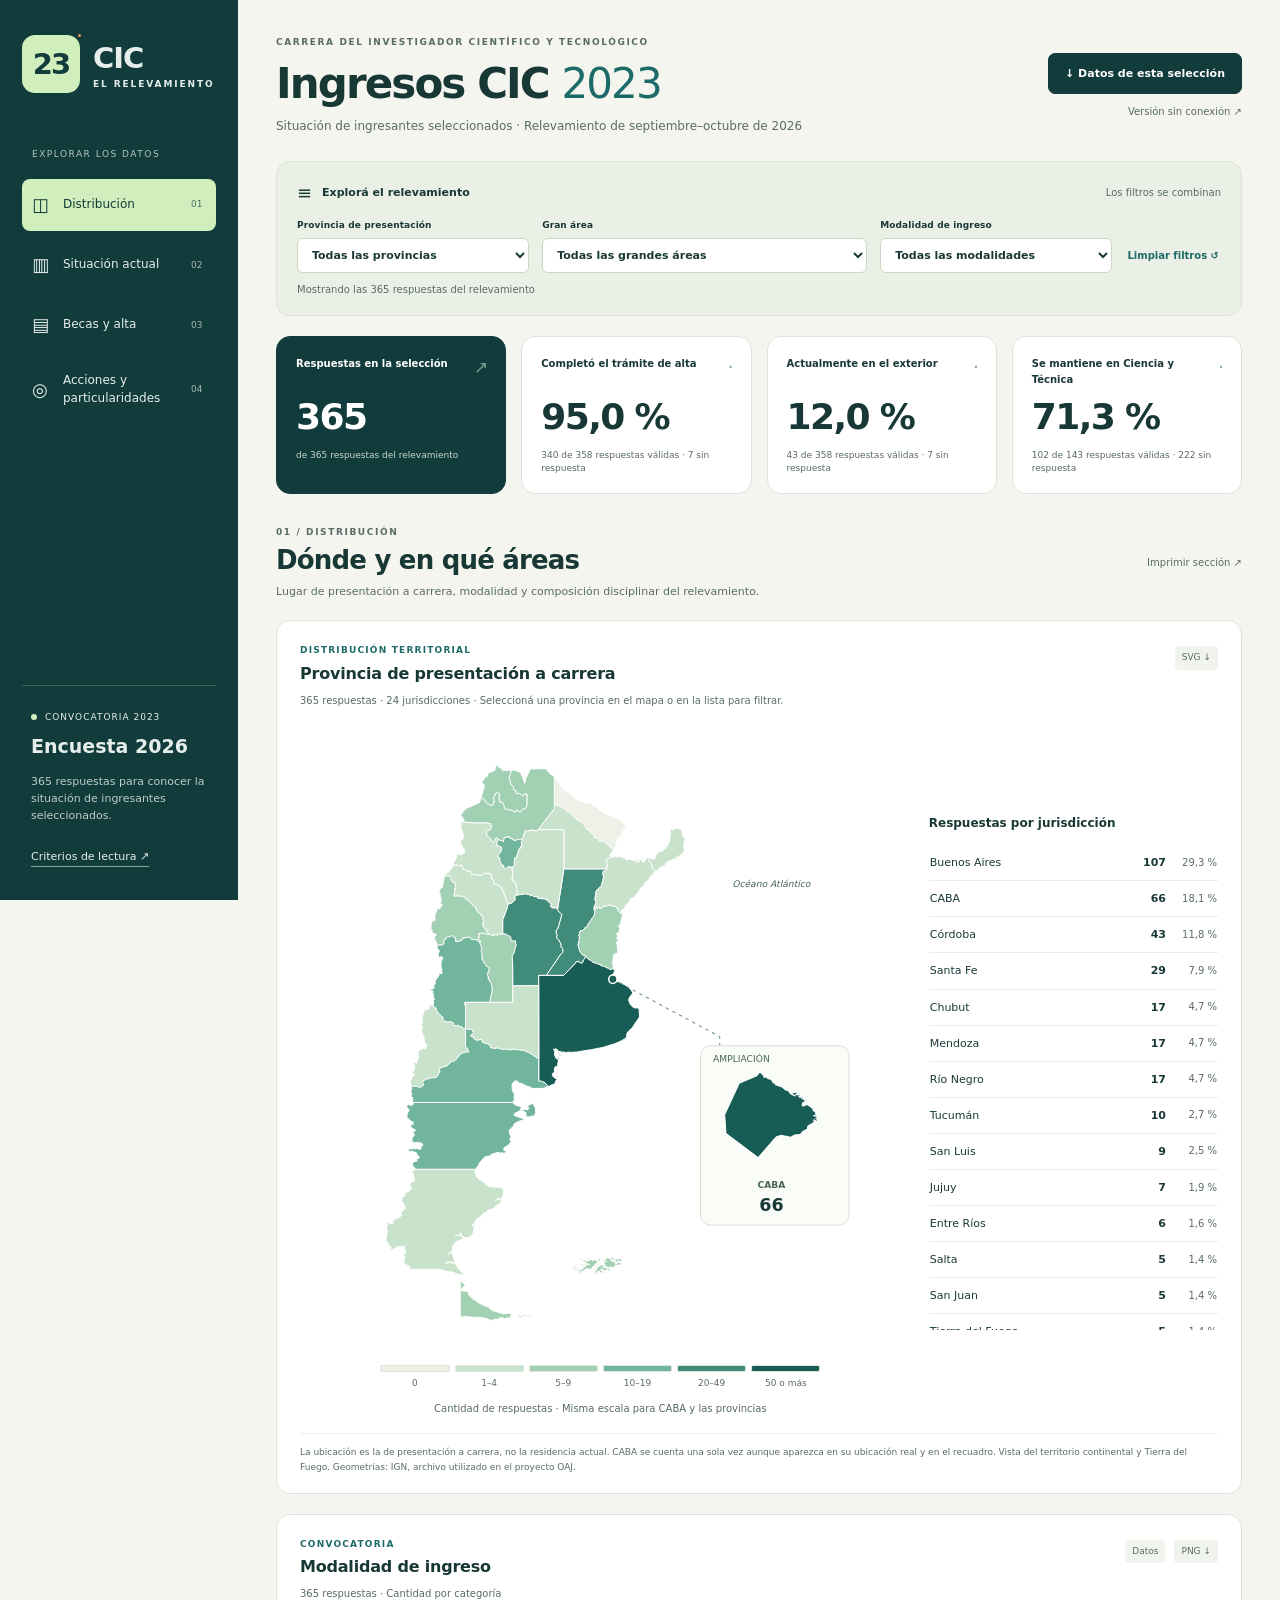
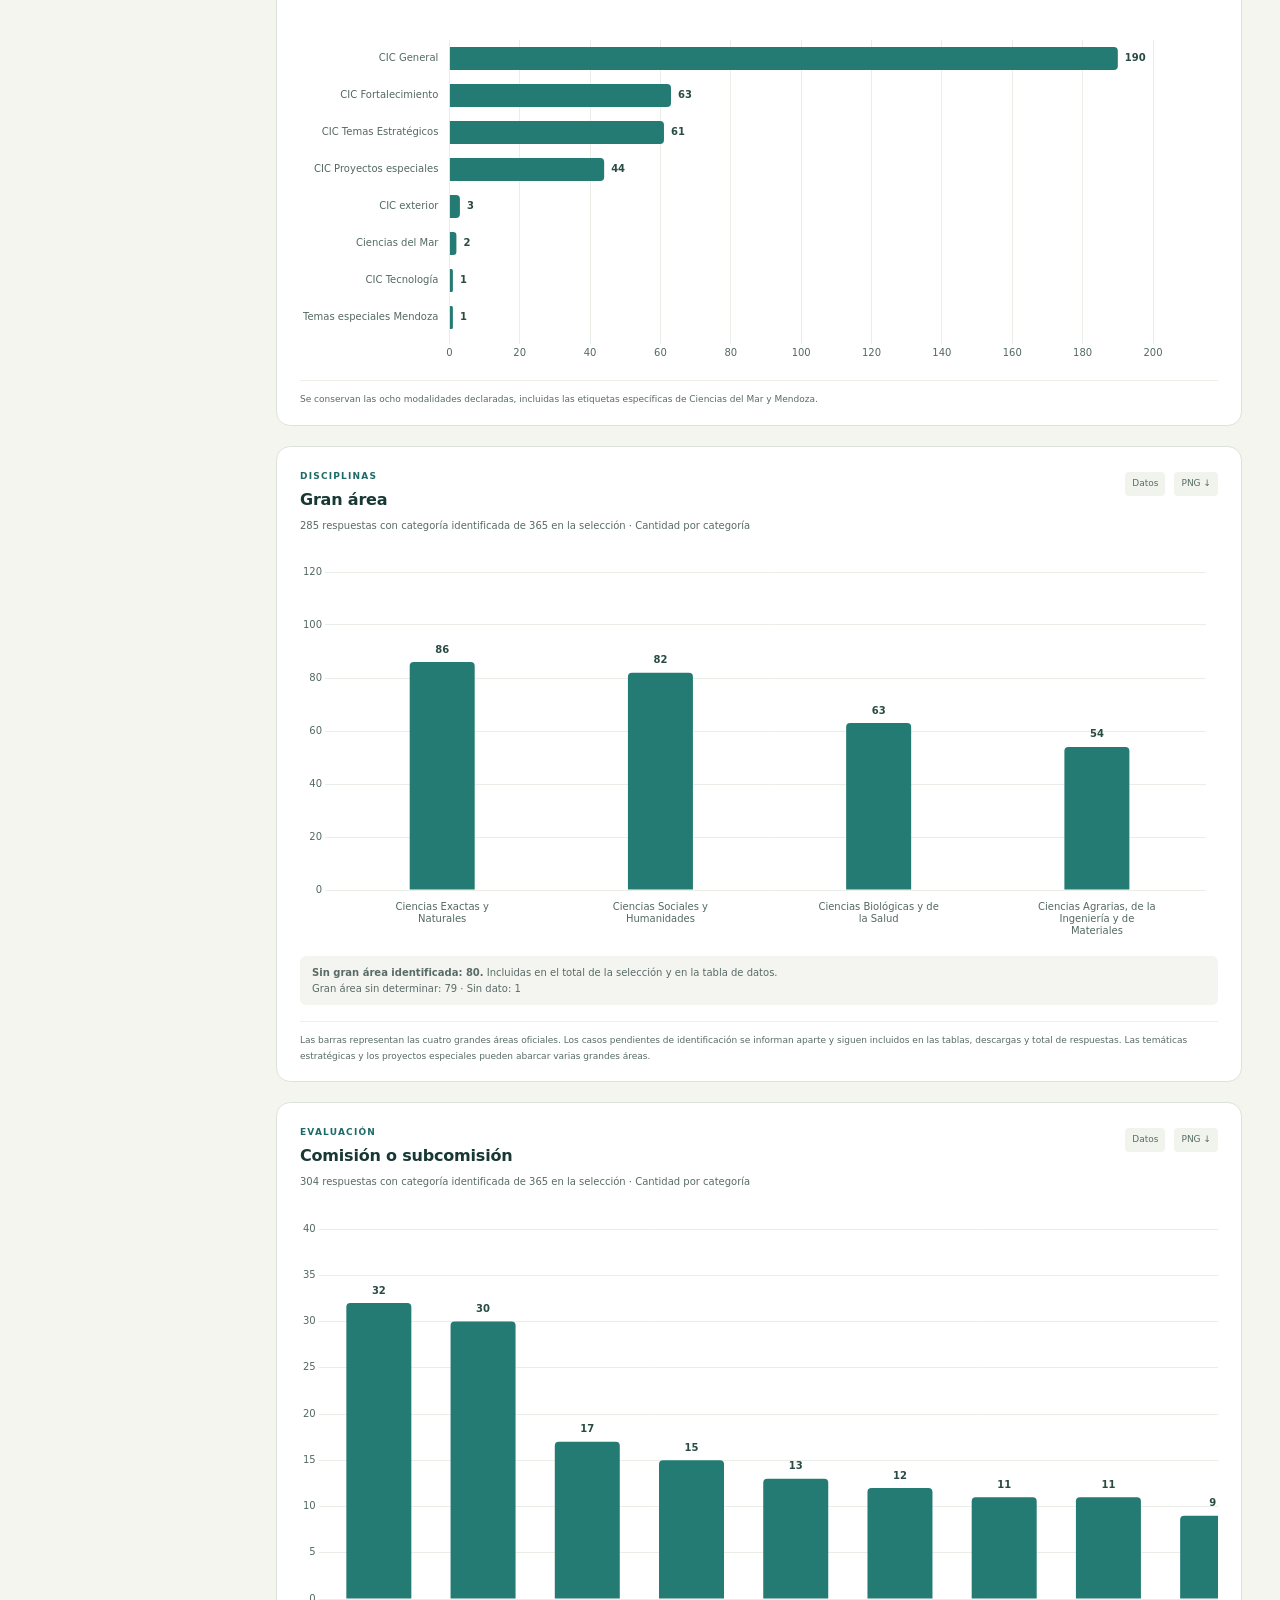
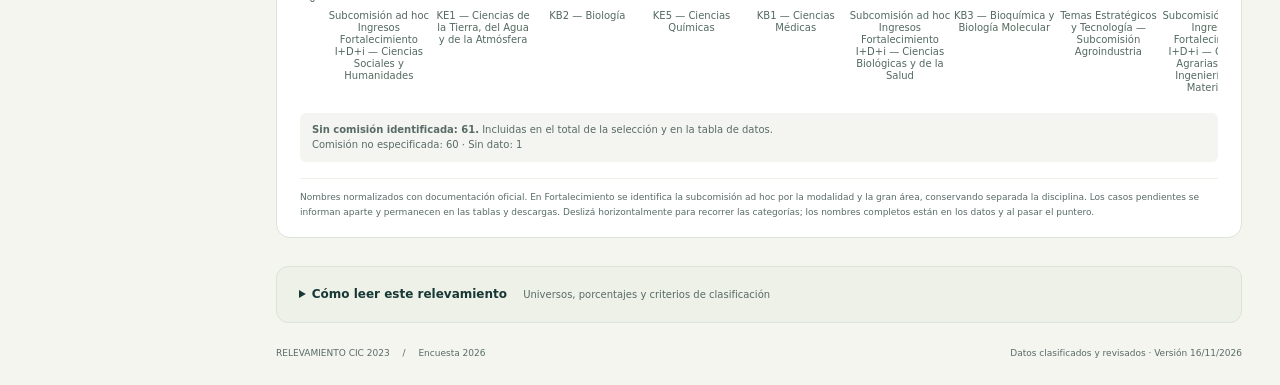
==== commit a4ffd010: "Aplica decisiones de gran área para IRES, IHUCSO e ICTAER" ====
--- a/dashboard-cic2023.html
+++ b/dashboard-cic2023.html
@@ -84,7 +84,7 @@
  * Released under the MIT License
  */function _t(t){return t+.5|0}const yt=(t,e,i)=>Math.max(Math.min(t,i),e);function vt(t){return yt(_t(2.55*t),0,255)}function Mt(t){return yt(_t(255*t),0,255)}function wt(t){return yt(_t(t/2.55)/100,0,1)}function kt(t){return yt(_t(100*t),0,100)}const St={0:0,1:1,2:2,3:3,4:4,5:5,6:6,7:7,8:8,9:9,A:10,B:11,C:12,D:13,E:14,F:15,a:10,b:11,c:12,d:13,e:14,f:15},Pt=[..."0123456789ABCDEF"],Dt=t=>Pt[15&t],Ct=t=>Pt[(240&t)>>4]+Pt[15&t],Ot=t=>(240&t)>>4==(15&t);function At(t){var e=(t=>Ot(t.r)&&Ot(t.g)&&Ot(t.b)&&Ot(t.a))(t)?Dt:Ct;return t?"#"+e(t.r)+e(t.g)+e(t.b)+((t,e)=>t<255?e(t):"")(t.a,e):void 0}const Tt=/^(hsla?|hwb|hsv)\(\s*([-+.e\d]+)(?:deg)?[\s,]+([-+.e\d]+)%[\s,]+([-+.e\d]+)%(?:[\s,]+([-+.e\d]+)(%)?)?\s*\)$/;function Lt(t,e,i){const s=e*Math.min(i,1-i),n=(e,n=(e+t/30)%12)=>i-s*Math.max(Math.min(n-3,9-n,1),-1);return[n(0),n(8),n(4)]}function Et(t,e,i){const s=(s,n=(s+t/60)%6)=>i-i*e*Math.max(Math.min(n,4-n,1),0);return[s(5),s(3),s(1)]}function Rt(t,e,i){const s=Lt(t,1,.5);let n;for(e+i>1&&(n=1/(e+i),e*=n,i*=n),n=0;n<3;n++)s[n]*=1-e-i,s[n]+=e;return s}function It(t){const e=t.r/255,i=t.g/255,s=t.b/255,n=Math.max(e,i,s),o=Math.min(e,i,s),a=(n+o)/2;let r,l,h;return n!==o&&(h=n-o,l=a>.5?h/(2-n-o):h/(n+o),r=function(t,e,i,s,n){return t===n?(e-i)/s+(e<i?6:0):e===n?(i-t)/s+2:(t-e)/s+4}(e,i,s,h,n),r=60*r+.5),[0|r,l||0,a]}function zt(t,e,i,s){return(Array.isArray(e)?t(e[0],e[1],e[2]):t(e,i,s)).map(Mt)}function Ft(t,e,i){return zt(Lt,t,e,i)}function Vt(t){return(t%360+360)%360}function Bt(t){const e=Tt.exec(t);let i,s=255;if(!e)return;e[5]!==i&&(s=e[6]?vt(+e[5]):Mt(+e[5]));const n=Vt(+e[2]),o=+e[3]/100,a=+e[4]/100;return i="hwb"===e[1]?function(t,e,i){return zt(Rt,t,e,i)}(n,o,a):"hsv"===e[1]?function(t,e,i){return zt(Et,t,e,i)}(n,o,a):Ft(n,o,a),{r:i[0],g:i[1],b:i[2],a:s}}const Wt={x:"dark",Z:"light",Y:"re",X:"blu",W:"gr",V:"medium",U:"slate",A:"ee",T:"ol",S:"or",B:"ra",C:"lateg",D:"ights",R:"in",Q:"turquois",E:"hi",P:"ro",O:"al",N:"le",M:"de",L:"yello",F:"en",K:"ch",G:"arks",H:"ea",I:"ightg",J:"wh"},Nt={OiceXe:"f0f8ff",antiquewEte:"faebd7",aqua:"ffff",aquamarRe:"7fffd4",azuY:"f0ffff",beige:"f5f5dc",bisque:"ffe4c4",black:"0",blanKedOmond:"ffebcd",Xe:"ff",XeviTet:"8a2be2",bPwn:"a52a2a",burlywood:"deb887",caMtXe:"5f9ea0",KartYuse:"7fff00",KocTate:"d2691e",cSO:"ff7f50",cSnflowerXe:"6495ed",cSnsilk:"fff8dc",crimson:"dc143c",cyan:"ffff",xXe:"8b",xcyan:"8b8b",xgTMnPd:"b8860b",xWay:"a9a9a9",xgYF:"6400",xgYy:"a9a9a9",xkhaki:"bdb76b",xmagFta:"8b008b",xTivegYF:"556b2f",xSange:"ff8c00",xScEd:"9932cc",xYd:"8b0000",xsOmon:"e9967a",xsHgYF:"8fbc8f",xUXe:"483d8b",xUWay:"2f4f4f",xUgYy:"2f4f4f",xQe:"ced1",xviTet:"9400d3",dAppRk:"ff1493",dApskyXe:"bfff",dimWay:"696969",dimgYy:"696969",dodgerXe:"1e90ff",fiYbrick:"b22222",flSOwEte:"fffaf0",foYstWAn:"228b22",fuKsia:"ff00ff",gaRsbSo:"dcdcdc",ghostwEte:"f8f8ff",gTd:"ffd700",gTMnPd:"daa520",Way:"808080",gYF:"8000",gYFLw:"adff2f",gYy:"808080",honeyMw:"f0fff0",hotpRk:"ff69b4",RdianYd:"cd5c5c",Rdigo:"4b0082",ivSy:"fffff0",khaki:"f0e68c",lavFMr:"e6e6fa",lavFMrXsh:"fff0f5",lawngYF:"7cfc00",NmoncEffon:"fffacd",ZXe:"add8e6",ZcSO:"f08080",Zcyan:"e0ffff",ZgTMnPdLw:"fafad2",ZWay:"d3d3d3",ZgYF:"90ee90",ZgYy:"d3d3d3",ZpRk:"ffb6c1",ZsOmon:"ffa07a",ZsHgYF:"20b2aa",ZskyXe:"87cefa",ZUWay:"778899",ZUgYy:"778899",ZstAlXe:"b0c4de",ZLw:"ffffe0",lime:"ff00",limegYF:"32cd32",lRF:"faf0e6",magFta:"ff00ff",maPon:"800000",VaquamarRe:"66cdaa",VXe:"cd",VScEd:"ba55d3",VpurpN:"9370db",VsHgYF:"3cb371",VUXe:"7b68ee",VsprRggYF:"fa9a",VQe:"48d1cc",VviTetYd:"c71585",midnightXe:"191970",mRtcYam:"f5fffa",mistyPse:"ffe4e1",moccasR:"ffe4b5",navajowEte:"ffdead",navy:"80",Tdlace:"fdf5e6",Tive:"808000",TivedBb:"6b8e23",Sange:"ffa500",SangeYd:"ff4500",ScEd:"da70d6",pOegTMnPd:"eee8aa",pOegYF:"98fb98",pOeQe:"afeeee",pOeviTetYd:"db7093",papayawEp:"ffefd5",pHKpuff:"ffdab9",peru:"cd853f",pRk:"ffc0cb",plum:"dda0dd",powMrXe:"b0e0e6",purpN:"800080",YbeccapurpN:"663399",Yd:"ff0000",Psybrown:"bc8f8f",PyOXe:"4169e1",saddNbPwn:"8b4513",sOmon:"fa8072",sandybPwn:"f4a460",sHgYF:"2e8b57",sHshell:"fff5ee",siFna:"a0522d",silver:"c0c0c0",skyXe:"87ceeb",UXe:"6a5acd",UWay:"708090",UgYy:"708090",snow:"fffafa",sprRggYF:"ff7f",stAlXe:"4682b4",tan:"d2b48c",teO:"8080",tEstN:"d8bfd8",tomato:"ff6347",Qe:"40e0d0",viTet:"ee82ee",JHt:"f5deb3",wEte:"ffffff",wEtesmoke:"f5f5f5",Lw:"ffff00",LwgYF:"9acd32"};let Ht;function jt(t){Ht||(Ht=function(){const t={},e=Object.keys(Nt),i=Object.keys(Wt);let s,n,o,a,r;for(s=0;s<e.length;s++){for(a=r=e[s],n=0;n<i.length;n++)o=i[n],r=r.replace(o,Wt[o]);o=parseInt(Nt[a],16),t[r]=[o>>16&255,o>>8&255,255&o]}return t}(),Ht.transparent=[0,0,0,0]);const e=Ht[t.toLowerCase()];return e&&{r:e[0],g:e[1],b:e[2],a:4===e.length?e[3]:255}}const $t=/^rgba?\(\s*([-+.\d]+)(%)?[\s,]+([-+.e\d]+)(%)?[\s,]+([-+.e\d]+)(%)?(?:[\s,/]+([-+.e\d]+)(%)?)?\s*\)$/;const Yt=t=>t<=.0031308?12.92*t:1.055*Math.pow(t,1/2.4)-.055,Ut=t=>t<=.04045?t/12.92:Math.pow((t+.055)/1.055,2.4);function Xt(t,e,i){if(t){let s=It(t);s[e]=Math.max(0,Math.min(s[e]+s[e]*i,0===e?360:1)),s=Ft(s),t.r=s[0],t.g=s[1],t.b=s[2]}}function qt(t,e){return t?Object.assign(e||{},t):t}function Kt(t){var e={r:0,g:0,b:0,a:255};return Array.isArray(t)?t.length>=3&&(e={r:t[0],g:t[1],b:t[2],a:255},t.length>3&&(e.a=Mt(t[3]))):(e=qt(t,{r:0,g:0,b:0,a:1})).a=Mt(e.a),e}function Gt(t){return"r"===t.charAt(0)?function(t){const e=$t.exec(t);let i,s,n,o=255;if(e){if(e[7]!==i){const t=+e[7];o=e[8]?vt(t):yt(255*t,0,255)}return i=+e[1],s=+e[3],n=+e[5],i=255&(e[2]?vt(i):yt(i,0,255)),s=255&(e[4]?vt(s):yt(s,0,255)),n=255&(e[6]?vt(n):yt(n,0,255)),{r:i,g:s,b:n,a:o}}}(t):Bt(t)}class Jt{constructor(t){if(t instanceof Jt)return t;const e=typeof t;let i;var s,n,o;"object"===e?i=Kt(t):"string"===e&&(o=(s=t).length,"#"===s[0]&&(4===o||5===o?n={r:255&17*St[s[1]],g:255&17*St[s[2]],b:255&17*St[s[3]],a:5===o?17*St[s[4]]:255}:7!==o&&9!==o||(n={r:St[s[1]]<<4|St[s[2]],g:St[s[3]]<<4|St[s[4]],b:St[s[5]]<<4|St[s[6]],a:9===o?St[s[7]]<<4|St[s[8]]:255})),i=n||jt(t)||Gt(t)),this._rgb=i,this._valid=!!i}get valid(){return this._valid}get rgb(){var t=qt(this._rgb);return t&&(t.a=wt(t.a)),t}set rgb(t){this._rgb=Kt(t)}rgbString(){return this._valid?(t=this._rgb)&&(t.a<255?`rgba(${t.r}, ${t.g}, ${t.b}, ${wt(t.a)})`:`rgb(${t.r}, ${t.g}, ${t.b})`):void 0;var t}hexString(){return this._valid?At(this._rgb):void 0}hslString(){return this._valid?function(t){if(!t)return;const e=It(t),i=e[0],s=kt(e[1]),n=kt(e[2]);return t.a<255?`hsla(${i}, ${s}%, ${n}%, ${wt(t.a)})`:`hsl(${i}, ${s}%, ${n}%)`}(this._rgb):void 0}mix(t,e){if(t){const i=this.rgb,s=t.rgb;let n;const o=e===n?.5:e,a=2*o-1,r=i.a-s.a,l=((a*r==-1?a:(a+r)/(1+a*r))+1)/2;n=1-l,i.r=255&l*i.r+n*s.r+.5,i.g=255&l*i.g+n*s.g+.5,i.b=255&l*i.b+n*s.b+.5,i.a=o*i.a+(1-o)*s.a,this.rgb=i}return this}interpolate(t,e){return t&&(this._rgb=function(t,e,i){const s=Ut(wt(t.r)),n=Ut(wt(t.g)),o=Ut(wt(t.b));return{r:Mt(Yt(s+i*(Ut(wt(e.r))-s))),g:Mt(Yt(n+i*(Ut(wt(e.g))-n))),b:Mt(Yt(o+i*(Ut(wt(e.b))-o))),a:t.a+i*(e.a-t.a)}}(this._rgb,t._rgb,e)),this}clone(){return new Jt(this.rgb)}alpha(t){return this._rgb.a=Mt(t),this}clearer(t){return this._rgb.a*=1-t,this}greyscale(){const t=this._rgb,e=_t(.3*t.r+.59*t.g+.11*t.b);return t.r=t.g=t.b=e,this}opaquer(t){return this._rgb.a*=1+t,this}negate(){const t=this._rgb;return t.r=255-t.r,t.g=255-t.g,t.b=255-t.b,this}lighten(t){return Xt(this._rgb,2,t),this}darken(t){return Xt(this._rgb,2,-t),this}saturate(t){return Xt(this._rgb,1,t),this}desaturate(t){return Xt(this._rgb,1,-t),this}rotate(t){return function(t,e){var i=It(t);i[0]=Vt(i[0]+e),i=Ft(i),t.r=i[0],t.g=i[1],t.b=i[2]}(this._rgb,t),this}}function Zt(t){if(t&&"object"==typeof t){const e=t.toString();return"[object CanvasPattern]"===e||"[object CanvasGradient]"===e}return!1}function Qt(t){return Zt(t)?t:new Jt(t)}function te(t){return Zt(t)?t:new Jt(t).saturate(.5).darken(.1).hexString()}const ee=["x","y","borderWidth","radius","tension"],ie=["color","borderColor","backgroundColor"];const se=new Map;function ne(t,e,i){return function(t,e){e=e||{};const i=t+JSON.stringify(e);let s=se.get(i);return s||(s=new Intl.NumberFormat(t,e),se.set(i,s)),s}(e,i).format(t)}const oe={values:t=>n(t)?t:""+t,numeric(t,e,i){if(0===t)return"0";const s=this.chart.options.locale;let n,o=t;if(i.length>1){const e=Math.max(Math.abs(i[0].value),Math.abs(i[i.length-1].value));(e<1e-4||e>1e15)&&(n="scientific"),o=function(t,e){let i=e.length>3?e[2].value-e[1].value:e[1].value-e[0].value;Math.abs(i)>=1&&t!==Math.floor(t)&&(i=t-Math.floor(t));return i}(t,i)}const a=z(Math.abs(o)),r=isNaN(a)?1:Math.max(Math.min(-1*Math.floor(a),20),0),l={notation:n,minimumFractionDigits:r,maximumFractionDigits:r};return Object.assign(l,this.options.ticks.format),ne(t,s,l)},logarithmic(t,e,i){if(0===t)return"0";const s=i[e].significand||t/Math.pow(10,Math.floor(z(t)));return[1,2,3,5,10,15].includes(s)||e>.8*i.length?oe.numeric.call(this,t,e,i):""}};var ae={formatters:oe};const re=Object.create(null),le=Object.create(null);function he(t,e){if(!e)return t;const i=e.split(".");for(let e=0,s=i.length;e<s;++e){const s=i[e];t=t[s]||(t[s]=Object.create(null))}return t}function ce(t,e,i){return"string"==typeof e?x(he(t,e),i):x(he(t,""),e)}class de{constructor(t,e){this.animation=void 0,this.backgroundColor="rgba(0,0,0,0.1)",this.borderColor="rgba(0,0,0,0.1)",this.color="#666",this.datasets={},this.devicePixelRatio=t=>t.chart.platform.getDevicePixelRatio(),this.elements={},this.events=["mousemove","mouseout","click","touchstart","touchmove"],this.font={family:"'Helvetica Neue', 'Helvetica', 'Arial', sans-serif",size:12,style:"normal",lineHeight:1.2,weight:null},this.hover={},this.hoverBackgroundColor=(t,e)=>te(e.backgroundColor),this.hoverBorderColor=(t,e)=>te(e.borderColor),this.hoverColor=(t,e)=>te(e.color),this.indexAxis="x",this.interaction={mode:"nearest",intersect:!0,includeInvisible:!1},this.maintainAspectRatio=!0,this.onHover=null,this.onClick=null,this.parsing=!0,this.plugins={},this.responsive=!0,this.scale=void 0,this.scales={},this.showLine=!0,this.drawActiveElementsOnTop=!0,this.describe(t),this.apply(e)}set(t,e){return ce(this,t,e)}get(t){return he(this,t)}describe(t,e){return ce(le,t,e)}override(t,e){return ce(re,t,e)}route(t,e,i,s){const n=he(this,t),a=he(this,i),r="_"+e;Object.defineProperties(n,{[r]:{value:n[e],writable:!0},[e]:{enumerable:!0,get(){const t=this[r],e=a[s];return o(t)?Object.assign({},e,t):l(t,e)},set(t){this[r]=t}}})}apply(t){t.forEach((t=>t(this)))}}var ue=new de({_scriptable:t=>!t.startsWith("on"),_indexable:t=>"events"!==t,hover:{_fallback:"interaction"},interaction:{_scriptable:!1,_indexable:!1}},[function(t){t.set("animation",{delay:void 0,duration:1e3,easing:"easeOutQuart",fn:void 0,from:void 0,loop:void 0,to:void 0,type:void 0}),t.describe("animation",{_fallback:!1,_indexable:!1,_scriptable:t=>"onProgress"!==t&&"onComplete"!==t&&"fn"!==t}),t.set("animations",{colors:{type:"color",properties:ie},numbers:{type:"number",properties:ee}}),t.describe("animations",{_fallback:"animation"}),t.set("transitions",{active:{animation:{duration:400}},resize:{animation:{duration:0}},show:{animations:{colors:{from:"transparent"},visible:{type:"boolean",duration:0}}},hide:{animations:{colors:{to:"transparent"},visible:{type:"boolean",easing:"linear",fn:t=>0|t}}}})},function(t){t.set("layout",{autoPadding:!0,padding:{top:0,right:0,bottom:0,left:0}})},function(t){t.set("scale",{display:!0,offset:!1,reverse:!1,beginAtZero:!1,bounds:"ticks",clip:!0,grace:0,grid:{display:!0,lineWidth:1,drawOnChartArea:!0,drawTicks:!0,tickLength:8,tickWidth:(t,e)=>e.lineWidth,tickColor:(t,e)=>e.color,offset:!1},border:{display:!0,dash:[],dashOffset:0,width:1},title:{display:!1,text:"",padding:{top:4,bottom:4}},ticks:{minRotation:0,maxRotation:50,mirror:!1,textStrokeWidth:0,textStrokeColor:"",padding:3,display:!0,autoSkip:!0,autoSkipPadding:3,labelOffset:0,callback:ae.formatters.values,minor:{},major:{},align:"center",crossAlign:"near",showLabelBackdrop:!1,backdropColor:"rgba(255, 255, 255, 0.75)",backdropPadding:2}}),t.route("scale.ticks","color","","color"),t.route("scale.grid","color","","borderColor"),t.route("scale.border","color","","borderColor"),t.route("scale.title","color","","color"),t.describe("scale",{_fallback:!1,_scriptable:t=>!t.startsWith("before")&&!t.startsWith("after")&&"callback"!==t&&"parser"!==t,_indexable:t=>"borderDash"!==t&&"tickBorderDash"!==t&&"dash"!==t}),t.describe("scales",{_fallback:"scale"}),t.describe("scale.ticks",{_scriptable:t=>"backdropPadding"!==t&&"callback"!==t,_indexable:t=>"backdropPadding"!==t})}]);function fe(){return"undefined"!=typeof window&&"undefined"!=typeof document}function ge(t){let e=t.parentNode;return e&&"[object ShadowRoot]"===e.toString()&&(e=e.host),e}function pe(t,e,i){let s;return"string"==typeof t?(s=parseInt(t,10),-1!==t.indexOf("%")&&(s=s/100*e.parentNode[i])):s=t,s}const me=t=>t.ownerDocument.defaultView.getComputedStyle(t,null);function xe(t,e){return me(t).getPropertyValue(e)}const be=["top","right","bottom","left"];function _e(t,e,i){const s={};i=i?"-"+i:"";for(let n=0;n<4;n++){const o=be[n];s[o]=parseFloat(t[e+"-"+o+i])||0}return s.width=s.left+s.right,s.height=s.top+s.bottom,s}const ye=(t,e,i)=>(t>0||e>0)&&(!i||!i.shadowRoot);function ve(t,e){if("native"in t)return t;const{canvas:i,currentDevicePixelRatio:s}=e,n=me(i),o="border-box"===n.boxSizing,a=_e(n,"padding"),r=_e(n,"border","width"),{x:l,y:h,box:c}=function(t,e){const i=t.touches,s=i&&i.length?i[0]:t,{offsetX:n,offsetY:o}=s;let a,r,l=!1;if(ye(n,o,t.target))a=n,r=o;else{const t=e.getBoundingClientRect();a=s.clientX-t.left,r=s.clientY-t.top,l=!0}return{x:a,y:r,box:l}}(t,i),d=a.left+(c&&r.left),u=a.top+(c&&r.top);let{width:f,height:g}=e;return o&&(f-=a.width+r.width,g-=a.height+r.height),{x:Math.round((l-d)/f*i.width/s),y:Math.round((h-u)/g*i.height/s)}}const Me=t=>Math.round(10*t)/10;function we(t,e,i,s){const n=me(t),o=_e(n,"margin"),a=pe(n.maxWidth,t,"clientWidth")||T,r=pe(n.maxHeight,t,"clientHeight")||T,l=function(t,e,i){let s,n;if(void 0===e||void 0===i){const o=t&&ge(t);if(o){const t=o.getBoundingClientRect(),a=me(o),r=_e(a,"border","width"),l=_e(a,"padding");e=t.width-l.width-r.width,i=t.height-l.height-r.height,s=pe(a.maxWidth,o,"clientWidth"),n=pe(a.maxHeight,o,"clientHeight")}else e=t.clientWidth,i=t.clientHeight}return{width:e,height:i,maxWidth:s||T,maxHeight:n||T}}(t,e,i);let{width:h,height:c}=l;if("content-box"===n.boxSizing){const t=_e(n,"border","width"),e=_e(n,"padding");h-=e.width+t.width,c-=e.height+t.height}h=Math.max(0,h-o.width),c=Math.max(0,s?h/s:c-o.height),h=Me(Math.min(h,a,l.maxWidth)),c=Me(Math.min(c,r,l.maxHeight)),h&&!c&&(c=Me(h/2));return(void 0!==e||void 0!==i)&&s&&l.height&&c>l.height&&(c=l.height,h=Me(Math.floor(c*s))),{width:h,height:c}}function ke(t,e,i){const s=e||1,n=Me(t.height*s),o=Me(t.width*s);t.height=Me(t.height),t.width=Me(t.width);const a=t.canvas;return a.style&&(i||!a.style.height&&!a.style.width)&&(a.style.height=`${t.height}px`,a.style.width=`${t.width}px`),(t.currentDevicePixelRatio!==s||a.height!==n||a.width!==o)&&(t.currentDevicePixelRatio=s,a.height=n,a.width=o,t.ctx.setTransform(s,0,0,s,0,0),!0)}const Se=function(){let t=!1;try{const e={get passive(){return t=!0,!1}};fe()&&(window.addEventListener("test",null,e),window.removeEventListener("test",null,e))}catch(t){}return t}();function Pe(t,e){const i=xe(t,e),s=i&&i.match(/^(\d+)(\.\d+)?px$/);return s?+s[1]:void 0}function De(t){return!t||s(t.size)||s(t.family)?null:(t.style?t.style+" ":"")+(t.weight?t.weight+" ":"")+t.size+"px "+t.family}function Ce(t,e,i,s,n){let o=e[n];return o||(o=e[n]=t.measureText(n).width,i.push(n)),o>s&&(s=o),s}function Oe(t,e,i,s){let o=(s=s||{}).data=s.data||{},a=s.garbageCollect=s.garbageCollect||[];s.font!==e&&(o=s.data={},a=s.garbageCollect=[],s.font=e),t.save(),t.font=e;let r=0;const l=i.length;let h,c,d,u,f;for(h=0;h<l;h++)if(u=i[h],null==u||n(u)){if(n(u))for(c=0,d=u.length;c<d;c++)f=u[c],null==f||n(f)||(r=Ce(t,o,a,r,f))}else r=Ce(t,o,a,r,u);t.restore();const g=a.length/2;if(g>i.length){for(h=0;h<g;h++)delete o[a[h]];a.splice(0,g)}return r}function Ae(t,e,i){const s=t.currentDevicePixelRatio,n=0!==i?Math.max(i/2,.5):0;return Math.round((e-n)*s)/s+n}function Te(t,e){(e||t)&&((e=e||t.getContext("2d")).save(),e.resetTransform(),e.clearRect(0,0,t.width,t.height),e.restore())}function Le(t,e,i,s){Ee(t,e,i,s,null)}function Ee(t,e,i,s,n){let o,a,r,l,h,c,d,u;const f=e.pointStyle,g=e.rotation,p=e.radius;let m=(g||0)*L;if(f&&"object"==typeof f&&(o=f.toString(),"[object HTMLImageElement]"===o||"[object HTMLCanvasElement]"===o))return t.save(),t.translate(i,s),t.rotate(m),t.drawImage(f,-f.width/2,-f.height/2,f.width,f.height),void t.restore();if(!(isNaN(p)||p<=0)){switch(t.beginPath(),f){default:n?t.ellipse(i,s,n/2,p,0,0,O):t.arc(i,s,p,0,O),t.closePath();break;case"triangle":c=n?n/2:p,t.moveTo(i+Math.sin(m)*c,s-Math.cos(m)*p),m+=I,t.lineTo(i+Math.sin(m)*c,s-Math.cos(m)*p),m+=I,t.lineTo(i+Math.sin(m)*c,s-Math.cos(m)*p),t.closePath();break;case"rectRounded":h=.516*p,l=p-h,a=Math.cos(m+R)*l,d=Math.cos(m+R)*(n?n/2-h:l),r=Math.sin(m+R)*l,u=Math.sin(m+R)*(n?n/2-h:l),t.arc(i-d,s-r,h,m-C,m-E),t.arc(i+u,s-a,h,m-E,m),t.arc(i+d,s+r,h,m,m+E),t.arc(i-u,s+a,h,m+E,m+C),t.closePath();break;case"rect":if(!g){l=Math.SQRT1_2*p,c=n?n/2:l,t.rect(i-c,s-l,2*c,2*l);break}m+=R;case"rectRot":d=Math.cos(m)*(n?n/2:p),a=Math.cos(m)*p,r=Math.sin(m)*p,u=Math.sin(m)*(n?n/2:p),t.moveTo(i-d,s-r),t.lineTo(i+u,s-a),t.lineTo(i+d,s+r),t.lineTo(i-u,s+a),t.closePath();break;case"crossRot":m+=R;case"cross":d=Math.cos(m)*(n?n/2:p),a=Math.cos(m)*p,r=Math.sin(m)*p,u=Math.sin(m)*(n?n/2:p),t.moveTo(i-d,s-r),t.lineTo(i+d,s+r),t.moveTo(i+u,s-a),t.lineTo(i-u,s+a);break;case"star":d=Math.cos(m)*(n?n/2:p),a=Math.cos(m)*p,r=Math.sin(m)*p,u=Math.sin(m)*(n?n/2:p),t.moveTo(i-d,s-r),t.lineTo(i+d,s+r),t.moveTo(i+u,s-a),t.lineTo(i-u,s+a),m+=R,d=Math.cos(m)*(n?n/2:p),a=Math.cos(m)*p,r=Math.sin(m)*p,u=Math.sin(m)*(n?n/2:p),t.moveTo(i-d,s-r),t.lineTo(i+d,s+r),t.moveTo(i+u,s-a),t.lineTo(i-u,s+a);break;case"line":a=n?n/2:Math.cos(m)*p,r=Math.sin(m)*p,t.moveTo(i-a,s-r),t.lineTo(i+a,s+r);break;case"dash":t.moveTo(i,s),t.lineTo(i+Math.cos(m)*(n?n/2:p),s+Math.sin(m)*p);break;case!1:t.closePath()}t.fill(),e.borderWidth>0&&t.stroke()}}function Re(t,e,i){return i=i||.5,!e||t&&t.x>e.left-i&&t.x<e.right+i&&t.y>e.top-i&&t.y<e.bottom+i}function Ie(t,e){t.save(),t.beginPath(),t.rect(e.left,e.top,e.right-e.left,e.bottom-e.top),t.clip()}function ze(t){t.restore()}function Fe(t,e,i,s,n){if(!e)return t.lineTo(i.x,i.y);if("middle"===n){const s=(e.x+i.x)/2;t.lineTo(s,e.y),t.lineTo(s,i.y)}else"after"===n!=!!s?t.lineTo(e.x,i.y):t.lineTo(i.x,e.y);t.lineTo(i.x,i.y)}function Ve(t,e,i,s){if(!e)return t.lineTo(i.x,i.y);t.bezierCurveTo(s?e.cp1x:e.cp2x,s?e.cp1y:e.cp2y,s?i.cp2x:i.cp1x,s?i.cp2y:i.cp1y,i.x,i.y)}function Be(t,e,i,s,n){if(n.strikethrough||n.underline){const o=t.measureText(s),a=e-o.actualBoundingBoxLeft,r=e+o.actualBoundingBoxRight,l=i-o.actualBoundingBoxAscent,h=i+o.actualBoundingBoxDescent,c=n.strikethrough?(l+h)/2:h;t.strokeStyle=t.fillStyle,t.beginPath(),t.lineWidth=n.decorationWidth||2,t.moveTo(a,c),t.lineTo(r,c),t.stroke()}}function We(t,e){const i=t.fillStyle;t.fillStyle=e.color,t.fillRect(e.left,e.top,e.width,e.height),t.fillStyle=i}function Ne(t,e,i,o,a,r={}){const l=n(e)?e:[e],h=r.strokeWidth>0&&""!==r.strokeColor;let c,d;for(t.save(),t.font=a.string,function(t,e){e.translation&&t.translate(e.translation[0],e.translation[1]),s(e.rotation)||t.rotate(e.rotation),e.color&&(t.fillStyle=e.color),e.textAlign&&(t.textAlign=e.textAlign),e.textBaseline&&(t.textBaseline=e.textBaseline)}(t,r),c=0;c<l.length;++c)d=l[c],r.backdrop&&We(t,r.backdrop),h&&(r.strokeColor&&(t.strokeStyle=r.strokeColor),s(r.strokeWidth)||(t.lineWidth=r.strokeWidth),t.strokeText(d,i,o,r.maxWidth)),t.fillText(d,i,o,r.maxWidth),Be(t,i,o,d,r),o+=Number(a.lineHeight);t.restore()}function He(t,e){const{x:i,y:s,w:n,h:o,radius:a}=e;t.arc(i+a.topLeft,s+a.topLeft,a.topLeft,1.5*C,C,!0),t.lineTo(i,s+o-a.bottomLeft),t.arc(i+a.bottomLeft,s+o-a.bottomLeft,a.bottomLeft,C,E,!0),t.lineTo(i+n-a.bottomRight,s+o),t.arc(i+n-a.bottomRight,s+o-a.bottomRight,a.bottomRight,E,0,!0),t.lineTo(i+n,s+a.topRight),t.arc(i+n-a.topRight,s+a.topRight,a.topRight,0,-E,!0),t.lineTo(i+a.topLeft,s)}function je(t,e=[""],i,s,n=(()=>t[0])){const o=i||t;void 0===s&&(s=ti("_fallback",t));const a={[Symbol.toStringTag]:"Object",_cacheable:!0,_scopes:t,_rootScopes:o,_fallback:s,_getTarget:n,override:i=>je([i,...t],e,o,s)};return new Proxy(a,{deleteProperty:(e,i)=>(delete e[i],delete e._keys,delete t[0][i],!0),get:(i,s)=>qe(i,s,(()=>function(t,e,i,s){let n;for(const o of e)if(n=ti(Ue(o,t),i),void 0!==n)return Xe(t,n)?Ze(i,s,t,n):n}(s,e,t,i))),getOwnPropertyDescriptor:(t,e)=>Reflect.getOwnPropertyDescriptor(t._scopes[0],e),getPrototypeOf:()=>Reflect.getPrototypeOf(t[0]),has:(t,e)=>ei(t).includes(e),ownKeys:t=>ei(t),set(t,e,i){const s=t._storage||(t._storage=n());return t[e]=s[e]=i,delete t._keys,!0}})}function $e(t,e,i,s){const a={_cacheable:!1,_proxy:t,_context:e,_subProxy:i,_stack:new Set,_descriptors:Ye(t,s),setContext:e=>$e(t,e,i,s),override:n=>$e(t.override(n),e,i,s)};return new Proxy(a,{deleteProperty:(e,i)=>(delete e[i],delete t[i],!0),get:(t,e,i)=>qe(t,e,(()=>function(t,e,i){const{_proxy:s,_context:a,_subProxy:r,_descriptors:l}=t;let h=s[e];S(h)&&l.isScriptable(e)&&(h=function(t,e,i,s){const{_proxy:n,_context:o,_subProxy:a,_stack:r}=i;if(r.has(t))throw new Error("Recursion detected: "+Array.from(r).join("->")+"->"+t);r.add(t);let l=e(o,a||s);r.delete(t),Xe(t,l)&&(l=Ze(n._scopes,n,t,l));return l}(e,h,t,i));n(h)&&h.length&&(h=function(t,e,i,s){const{_proxy:n,_context:a,_subProxy:r,_descriptors:l}=i;if(void 0!==a.index&&s(t))return e[a.index%e.length];if(o(e[0])){const i=e,s=n._scopes.filter((t=>t!==i));e=[];for(const o of i){const i=Ze(s,n,t,o);e.push($e(i,a,r&&r[t],l))}}return e}(e,h,t,l.isIndexable));Xe(e,h)&&(h=$e(h,a,r&&r[e],l));return h}(t,e,i))),getOwnPropertyDescriptor:(e,i)=>e._descriptors.allKeys?Reflect.has(t,i)?{enumerable:!0,configurable:!0}:void 0:Reflect.getOwnPropertyDescriptor(t,i),getPrototypeOf:()=>Reflect.getPrototypeOf(t),has:(e,i)=>Reflect.has(t,i),ownKeys:()=>Reflect.ownKeys(t),set:(e,i,s)=>(t[i]=s,delete e[i],!0)})}function Ye(t,e={scriptable:!0,indexable:!0}){const{_scriptable:i=e.scriptable,_indexable:s=e.indexable,_allKeys:n=e.allKeys}=t;return{allKeys:n,scriptable:i,indexable:s,isScriptable:S(i)?i:()=>i,isIndexable:S(s)?s:()=>s}}const Ue=(t,e)=>t?t+w(e):e,Xe=(t,e)=>o(e)&&"adapters"!==t&&(null===Object.getPrototypeOf(e)||e.constructor===Object);function qe(t,e,i){if(Object.prototype.hasOwnProperty.call(t,e)||"constructor"===e)return t[e];const s=i();return t[e]=s,s}function Ke(t,e,i){return S(t)?t(e,i):t}const Ge=(t,e)=>!0===t?e:"string"==typeof t?M(e,t):void 0;function Je(t,e,i,s,n){for(const o of e){const e=Ge(i,o);if(e){t.add(e);const o=Ke(e._fallback,i,n);if(void 0!==o&&o!==i&&o!==s)return o}else if(!1===e&&void 0!==s&&i!==s)return null}return!1}function Ze(t,e,i,s){const a=e._rootScopes,r=Ke(e._fallback,i,s),l=[...t,...a],h=new Set;h.add(s);let c=Qe(h,l,i,r||i,s);return null!==c&&((void 0===r||r===i||(c=Qe(h,l,r,c,s),null!==c))&&je(Array.from(h),[""],a,r,(()=>function(t,e,i){const s=t._getTarget();e in s||(s[e]={});const a=s[e];if(n(a)&&o(i))return i;return a||{}}(e,i,s))))}function Qe(t,e,i,s,n){for(;i;)i=Je(t,e,i,s,n);return i}function ti(t,e){for(const i of e){if(!i)continue;const e=i[t];if(void 0!==e)return e}}function ei(t){let e=t._keys;return e||(e=t._keys=function(t){const e=new Set;for(const i of t)for(const t of Object.keys(i).filter((t=>!t.startsWith("_"))))e.add(t);return Array.from(e)}(t._scopes)),e}function ii(t,e,i,s){const{iScale:n}=t,{key:o="r"}=this._parsing,a=new Array(s);let r,l,h,c;for(r=0,l=s;r<l;++r)h=r+i,c=e[h],a[r]={r:n.parse(M(c,o),h)};return a}const si=Number.EPSILON||1e-14,ni=(t,e)=>e<t.length&&!t[e].skip&&t[e],oi=t=>"x"===t?"y":"x";function ai(t,e,i,s){const n=t.skip?e:t,o=e,a=i.skip?e:i,r=q(o,n),l=q(a,o);let h=r/(r+l),c=l/(r+l);h=isNaN(h)?0:h,c=isNaN(c)?0:c;const d=s*h,u=s*c;return{previous:{x:o.x-d*(a.x-n.x),y:o.y-d*(a.y-n.y)},next:{x:o.x+u*(a.x-n.x),y:o.y+u*(a.y-n.y)}}}function ri(t,e="x"){const i=oi(e),s=t.length,n=Array(s).fill(0),o=Array(s);let a,r,l,h=ni(t,0);for(a=0;a<s;++a)if(r=l,l=h,h=ni(t,a+1),l){if(h){const t=h[e]-l[e];n[a]=0!==t?(h[i]-l[i])/t:0}o[a]=r?h?F(n[a-1])!==F(n[a])?0:(n[a-1]+n[a])/2:n[a-1]:n[a]}!function(t,e,i){const s=t.length;let n,o,a,r,l,h=ni(t,0);for(let c=0;c<s-1;++c)l=h,h=ni(t,c+1),l&&h&&(V(e[c],0,si)?i[c]=i[c+1]=0:(n=i[c]/e[c],o=i[c+1]/e[c],r=Math.pow(n,2)+Math.pow(o,2),r<=9||(a=3/Math.sqrt(r),i[c]=n*a*e[c],i[c+1]=o*a*e[c])))}(t,n,o),function(t,e,i="x"){const s=oi(i),n=t.length;let o,a,r,l=ni(t,0);for(let h=0;h<n;++h){if(a=r,r=l,l=ni(t,h+1),!r)continue;const n=r[i],c=r[s];a&&(o=(n-a[i])/3,r[`cp1${i}`]=n-o,r[`cp1${s}`]=c-o*e[h]),l&&(o=(l[i]-n)/3,r[`cp2${i}`]=n+o,r[`cp2${s}`]=c+o*e[h])}}(t,o,e)}function li(t,e,i){return Math.max(Math.min(t,i),e)}function hi(t,e,i,s,n){let o,a,r,l;if(e.spanGaps&&(t=t.filter((t=>!t.skip))),"monotone"===e.cubicInterpolationMode)ri(t,n);else{let i=s?t[t.length-1]:t[0];for(o=0,a=t.length;o<a;++o)r=t[o],l=ai(i,r,t[Math.min(o+1,a-(s?0:1))%a],e.tension),r.cp1x=l.previous.x,r.cp1y=l.previous.y,r.cp2x=l.next.x,r.cp2y=l.next.y,i=r}e.capBezierPoints&&function(t,e){let i,s,n,o,a,r=Re(t[0],e);for(i=0,s=t.length;i<s;++i)a=o,o=r,r=i<s-1&&Re(t[i+1],e),o&&(n=t[i],a&&(n.cp1x=li(n.cp1x,e.left,e.right),n.cp1y=li(n.cp1y,e.top,e.bottom)),r&&(n.cp2x=li(n.cp2x,e.left,e.right),n.cp2y=li(n.cp2y,e.top,e.bottom)))}(t,i)}const ci=t=>0===t||1===t,di=(t,e,i)=>-Math.pow(2,10*(t-=1))*Math.sin((t-e)*O/i),ui=(t,e,i)=>Math.pow(2,-10*t)*Math.sin((t-e)*O/i)+1,fi={linear:t=>t,easeInQuad:t=>t*t,easeOutQuad:t=>-t*(t-2),easeInOutQuad:t=>(t/=.5)<1?.5*t*t:-.5*(--t*(t-2)-1),easeInCubic:t=>t*t*t,easeOutCubic:t=>(t-=1)*t*t+1,easeInOutCubic:t=>(t/=.5)<1?.5*t*t*t:.5*((t-=2)*t*t+2),easeInQuart:t=>t*t*t*t,easeOutQuart:t=>-((t-=1)*t*t*t-1),easeInOutQuart:t=>(t/=.5)<1?.5*t*t*t*t:-.5*((t-=2)*t*t*t-2),easeInQuint:t=>t*t*t*t*t,easeOutQuint:t=>(t-=1)*t*t*t*t+1,easeInOutQuint:t=>(t/=.5)<1?.5*t*t*t*t*t:.5*((t-=2)*t*t*t*t+2),easeInSine:t=>1-Math.cos(t*E),easeOutSine:t=>Math.sin(t*E),easeInOutSine:t=>-.5*(Math.cos(C*t)-1),easeInExpo:t=>0===t?0:Math.pow(2,10*(t-1)),easeOutExpo:t=>1===t?1:1-Math.pow(2,-10*t),easeInOutExpo:t=>ci(t)?t:t<.5?.5*Math.pow(2,10*(2*t-1)):.5*(2-Math.pow(2,-10*(2*t-1))),easeInCirc:t=>t>=1?t:-(Math.sqrt(1-t*t)-1),easeOutCirc:t=>Math.sqrt(1-(t-=1)*t),easeInOutCirc:t=>(t/=.5)<1?-.5*(Math.sqrt(1-t*t)-1):.5*(Math.sqrt(1-(t-=2)*t)+1),easeInElastic:t=>ci(t)?t:di(t,.075,.3),easeOutElastic:t=>ci(t)?t:ui(t,.075,.3),easeInOutElastic(t){const e=.1125;return ci(t)?t:t<.5?.5*di(2*t,e,.45):.5+.5*ui(2*t-1,e,.45)},easeInBack(t){const e=1.70158;return t*t*((e+1)*t-e)},easeOutBack(t){const e=1.70158;return(t-=1)*t*((e+1)*t+e)+1},easeInOutBack(t){let e=1.70158;return(t/=.5)<1?t*t*((1+(e*=1.525))*t-e)*.5:.5*((t-=2)*t*((1+(e*=1.525))*t+e)+2)},easeInBounce:t=>1-fi.easeOutBounce(1-t),easeOutBounce(t){const e=7.5625,i=2.75;return t<1/i?e*t*t:t<2/i?e*(t-=1.5/i)*t+.75:t<2.5/i?e*(t-=2.25/i)*t+.9375:e*(t-=2.625/i)*t+.984375},easeInOutBounce:t=>t<.5?.5*fi.easeInBounce(2*t):.5*fi.easeOutBounce(2*t-1)+.5};function gi(t,e,i,s){return{x:t.x+i*(e.x-t.x),y:t.y+i*(e.y-t.y)}}function pi(t,e,i,s){return{x:t.x+i*(e.x-t.x),y:"middle"===s?i<.5?t.y:e.y:"after"===s?i<1?t.y:e.y:i>0?e.y:t.y}}function mi(t,e,i,s){const n={x:t.cp2x,y:t.cp2y},o={x:e.cp1x,y:e.cp1y},a=gi(t,n,i),r=gi(n,o,i),l=gi(o,e,i),h=gi(a,r,i),c=gi(r,l,i);return gi(h,c,i)}const xi=/^(normal|(\d+(?:\.\d+)?)(px|em|%)?)$/,bi=/^(normal|italic|initial|inherit|unset|(oblique( -?[0-9]?[0-9]deg)?))$/;function _i(t,e){const i=(""+t).match(xi);if(!i||"normal"===i[1])return 1.2*e;switch(t=+i[2],i[3]){case"px":return t;case"%":t/=100}return e*t}const yi=t=>+t||0;function vi(t,e){const i={},s=o(e),n=s?Object.keys(e):e,a=o(t)?s?i=>l(t[i],t[e[i]]):e=>t[e]:()=>t;for(const t of n)i[t]=yi(a(t));return i}function Mi(t){return vi(t,{top:"y",right:"x",bottom:"y",left:"x"})}function wi(t){return vi(t,["topLeft","topRight","bottomLeft","bottomRight"])}function ki(t){const e=Mi(t);return e.width=e.left+e.right,e.height=e.top+e.bottom,e}function Si(t,e){t=t||{},e=e||ue.font;let i=l(t.size,e.size);"string"==typeof i&&(i=parseInt(i,10));let s=l(t.style,e.style);s&&!(""+s).match(bi)&&(console.warn('Invalid font style specified: "'+s+'"'),s=void 0);const n={family:l(t.family,e.family),lineHeight:_i(l(t.lineHeight,e.lineHeight),i),size:i,style:s,weight:l(t.weight,e.weight),string:""};return n.string=De(n),n}function Pi(t,e,i,s){let o,a,r,l=!0;for(o=0,a=t.length;o<a;++o)if(r=t[o],void 0!==r&&(void 0!==e&&"function"==typeof r&&(r=r(e),l=!1),void 0!==i&&n(r)&&(r=r[i%r.length],l=!1),void 0!==r))return s&&!l&&(s.cacheable=!1),r}function Di(t,e,i){const{min:s,max:n}=t,o=c(e,(n-s)/2),a=(t,e)=>i&&0===t?0:t+e;return{min:a(s,-Math.abs(o)),max:a(n,o)}}function Ci(t,e){return Object.assign(Object.create(t),e)}function Oi(t,e,i){return t?function(t,e){return{x:i=>t+t+e-i,setWidth(t){e=t},textAlign:t=>"center"===t?t:"right"===t?"left":"right",xPlus:(t,e)=>t-e,leftForLtr:(t,e)=>t-e}}(e,i):{x:t=>t,setWidth(t){},textAlign:t=>t,xPlus:(t,e)=>t+e,leftForLtr:(t,e)=>t}}function Ai(t,e){let i,s;"ltr"!==e&&"rtl"!==e||(i=t.canvas.style,s=[i.getPropertyValue("direction"),i.getPropertyPriority("direction")],i.setProperty("direction",e,"important"),t.prevTextDirection=s)}function Ti(t,e){void 0!==e&&(delete t.prevTextDirection,t.canvas.style.setProperty("direction",e[0],e[1]))}function Li(t){return"angle"===t?{between:J,compare:K,normalize:G}:{between:tt,compare:(t,e)=>t-e,normalize:t=>t}}function Ei({start:t,end:e,count:i,loop:s,style:n}){return{start:t%i,end:e%i,loop:s&&(e-t+1)%i==0,style:n}}function Ri(t,e,i){if(!i)return[t];const{property:s,start:n,end:o}=i,a=e.length,{compare:r,between:l,normalize:h}=Li(s),{start:c,end:d,loop:u,style:f}=function(t,e,i){const{property:s,start:n,end:o}=i,{between:a,normalize:r}=Li(s),l=e.length;let h,c,{start:d,end:u,loop:f}=t;if(f){for(d+=l,u+=l,h=0,c=l;h<c&&a(r(e[d%l][s]),n,o);++h)d--,u--;d%=l,u%=l}return u<d&&(u+=l),{start:d,end:u,loop:f,style:t.style}}(t,e,i),g=[];let p,m,x,b=!1,_=null;const y=()=>b||l(n,x,p)&&0!==r(n,x),v=()=>!b||0===r(o,p)||l(o,x,p);for(let t=c,i=c;t<=d;++t)m=e[t%a],m.skip||(p=h(m[s]),p!==x&&(b=l(p,n,o),null===_&&y()&&(_=0===r(p,n)?t:i),null!==_&&v()&&(g.push(Ei({start:_,end:t,loop:u,count:a,style:f})),_=null),i=t,x=p));return null!==_&&g.push(Ei({start:_,end:d,loop:u,count:a,style:f})),g}function Ii(t,e){const i=[],s=t.segments;for(let n=0;n<s.length;n++){const o=Ri(s[n],t.points,e);o.length&&i.push(...o)}return i}function zi(t,e){const i=t.points,s=t.options.spanGaps,n=i.length;if(!n)return[];const o=!!t._loop,{start:a,end:r}=function(t,e,i,s){let n=0,o=e-1;if(i&&!s)for(;n<e&&!t[n].skip;)n++;for(;n<e&&t[n].skip;)n++;for(n%=e,i&&(o+=n);o>n&&t[o%e].skip;)o--;return o%=e,{start:n,end:o}}(i,n,o,s);if(!0===s)return Fi(t,[{start:a,end:r,loop:o}],i,e);return Fi(t,function(t,e,i,s){const n=t.length,o=[];let a,r=e,l=t[e];for(a=e+1;a<=i;++a){const i=t[a%n];i.skip||i.stop?l.skip||(s=!1,o.push({start:e%n,end:(a-1)%n,loop:s}),e=r=i.stop?a:null):(r=a,l.skip&&(e=a)),l=i}return null!==r&&o.push({start:e%n,end:r%n,loop:s}),o}(i,a,r<a?r+n:r,!!t._fullLoop&&0===a&&r===n-1),i,e)}function Fi(t,e,i,s){return s&&s.setContext&&i?function(t,e,i,s){const n=t._chart.getContext(),o=Vi(t.options),{_datasetIndex:a,options:{spanGaps:r}}=t,l=i.length,h=[];let c=o,d=e[0].start,u=d;function f(t,e,s,n){const o=r?-1:1;if(t!==e){for(t+=l;i[t%l].skip;)t-=o;for(;i[e%l].skip;)e+=o;t%l!=e%l&&(h.push({start:t%l,end:e%l,loop:s,style:n}),c=n,d=e%l)}}for(const t of e){d=r?d:t.start;let e,o=i[d%l];for(u=d+1;u<=t.end;u++){const r=i[u%l];e=Vi(s.setContext(Ci(n,{type:"segment",p0:o,p1:r,p0DataIndex:(u-1)%l,p1DataIndex:u%l,datasetIndex:a}))),Bi(e,c)&&f(d,u-1,t.loop,c),o=r,c=e}d<u-1&&f(d,u-1,t.loop,c)}return h}(t,e,i,s):e}function Vi(t){return{backgroundColor:t.backgroundColor,borderCapStyle:t.borderCapStyle,borderDash:t.borderDash,borderDashOffset:t.borderDashOffset,borderJoinStyle:t.borderJoinStyle,borderWidth:t.borderWidth,borderColor:t.borderColor}}function Bi(t,e){if(!e)return!1;const i=[],s=function(t,e){return Zt(e)?(i.includes(e)||i.push(e),i.indexOf(e)):e};return JSON.stringify(t,s)!==JSON.stringify(e,s)}function Wi(t,e,i){return t.options.clip?t[i]:e[i]}function Ni(t,e){const i=e._clip;if(i.disabled)return!1;const s=function(t,e){const{xScale:i,yScale:s}=t;return i&&s?{left:Wi(i,e,"left"),right:Wi(i,e,"right"),top:Wi(s,e,"top"),bottom:Wi(s,e,"bottom")}:e}(e,t.chartArea);return{left:!1===i.left?0:s.left-(!0===i.left?0:i.left),right:!1===i.right?t.width:s.right+(!0===i.right?0:i.right),top:!1===i.top?0:s.top-(!0===i.top?0:i.top),bottom:!1===i.bottom?t.height:s.bottom+(!0===i.bottom?0:i.bottom)}}var Hi=Object.freeze({__proto__:null,HALF_PI:E,INFINITY:T,PI:C,PITAU:A,QUARTER_PI:R,RAD_PER_DEG:L,TAU:O,TWO_THIRDS_PI:I,_addGrace:Di,_alignPixel:Ae,_alignStartEnd:ft,_angleBetween:J,_angleDiff:K,_arrayUnique:lt,_attachContext:$e,_bezierCurveTo:Ve,_bezierInterpolation:mi,_boundSegment:Ri,_boundSegments:Ii,_capitalize:w,_computeSegments:zi,_createResolver:je,_decimalPlaces:U,_deprecated:function(t,e,i,s){void 0!==e&&console.warn(t+': "'+i+'" is deprecated. Please use "'+s+'" instead')},_descriptors:Ye,_elementsEqual:f,_factorize:W,_filterBetween:nt,_getParentNode:ge,_getStartAndCountOfVisiblePoints:pt,_int16Range:Q,_isBetween:tt,_isClickEvent:D,_isDomSupported:fe,_isPointInArea:Re,_limitValue:Z,_longestText:Oe,_lookup:et,_lookupByKey:it,_measureText:Ce,_merger:m,_mergerIf:_,_normalizeAngle:G,_parseObjectDataRadialScale:ii,_pointInLine:gi,_readValueToProps:vi,_rlookupByKey:st,_scaleRangesChanged:mt,_setMinAndMaxByKey:j,_splitKey:v,_steppedInterpolation:pi,_steppedLineTo:Fe,_textX:gt,_toLeftRightCenter:ut,_updateBezierControlPoints:hi,addRoundedRectPath:He,almostEquals:V,almostWhole:H,callback:d,clearCanvas:Te,clipArea:Ie,clone:g,color:Qt,createContext:Ci,debounce:dt,defined:k,distanceBetweenPoints:q,drawPoint:Le,drawPointLegend:Ee,each:u,easingEffects:fi,finiteOrDefault:r,fontString:function(t,e,i){return e+" "+t+"px "+i},formatNumber:ne,getAngleFromPoint:X,getDatasetClipArea:Ni,getHoverColor:te,getMaximumSize:we,getRelativePosition:ve,getRtlAdapter:Oi,getStyle:xe,isArray:n,isFinite:a,isFunction:S,isNullOrUndef:s,isNumber:N,isObject:o,isPatternOrGradient:Zt,listenArrayEvents:at,log10:z,merge:x,mergeIf:b,niceNum:B,noop:e,overrideTextDirection:Ai,readUsedSize:Pe,renderText:Ne,requestAnimFrame:ht,resolve:Pi,resolveObjectKey:M,restoreTextDirection:Ti,retinaScale:ke,setsEqual:P,sign:F,splineCurve:ai,splineCurveMonotone:ri,supportsEventListenerOptions:Se,throttled:ct,toDegrees:Y,toDimension:c,toFont:Si,toFontString:De,toLineHeight:_i,toPadding:ki,toPercentage:h,toRadians:$,toTRBL:Mi,toTRBLCorners:wi,uid:i,unclipArea:ze,unlistenArrayEvents:rt,valueOrDefault:l});function ji(t,e,i,n){const{controller:o,data:a,_sorted:r}=t,l=o._cachedMeta.iScale,h=t.dataset&&t.dataset.options?t.dataset.options.spanGaps:null;if(l&&e===l.axis&&"r"!==e&&r&&a.length){const r=l._reversePixels?st:it;if(!n){const n=r(a,e,i);if(h){const{vScale:e}=o._cachedMeta,{_parsed:i}=t,a=i.slice(0,n.lo+1).reverse().findIndex((t=>!s(t[e.axis])));n.lo-=Math.max(0,a);const r=i.slice(n.hi).findIndex((t=>!s(t[e.axis])));n.hi+=Math.max(0,r)}return n}if(o._sharedOptions){const t=a[0],s="function"==typeof t.getRange&&t.getRange(e);if(s){const t=r(a,e,i-s),n=r(a,e,i+s);return{lo:t.lo,hi:n.hi}}}}return{lo:0,hi:a.length-1}}function $i(t,e,i,s,n){const o=t.getSortedVisibleDatasetMetas(),a=i[e];for(let t=0,i=o.length;t<i;++t){const{index:i,data:r}=o[t],{lo:l,hi:h}=ji(o[t],e,a,n);for(let t=l;t<=h;++t){const e=r[t];e.skip||s(e,i,t)}}}function Yi(t,e,i,s,n){const o=[];if(!n&&!t.isPointInArea(e))return o;return $i(t,i,e,(function(i,a,r){(n||Re(i,t.chartArea,0))&&i.inRange(e.x,e.y,s)&&o.push({element:i,datasetIndex:a,index:r})}),!0),o}function Ui(t,e,i,s,n,o){let a=[];const r=function(t){const e=-1!==t.indexOf("x"),i=-1!==t.indexOf("y");return function(t,s){const n=e?Math.abs(t.x-s.x):0,o=i?Math.abs(t.y-s.y):0;return Math.sqrt(Math.pow(n,2)+Math.pow(o,2))}}(i);let l=Number.POSITIVE_INFINITY;return $i(t,i,e,(function(i,h,c){const d=i.inRange(e.x,e.y,n);if(s&&!d)return;const u=i.getCenterPoint(n);if(!(!!o||t.isPointInArea(u))&&!d)return;const f=r(e,u);f<l?(a=[{element:i,datasetIndex:h,index:c}],l=f):f===l&&a.push({element:i,datasetIndex:h,index:c})})),a}function Xi(t,e,i,s,n,o){return o||t.isPointInArea(e)?"r"!==i||s?Ui(t,e,i,s,n,o):function(t,e,i,s){let n=[];return $i(t,i,e,(function(t,i,o){const{startAngle:a,endAngle:r}=t.getProps(["startAngle","endAngle"],s),{angle:l}=X(t,{x:e.x,y:e.y});J(l,a,r)&&n.push({element:t,datasetIndex:i,index:o})})),n}(t,e,i,n):[]}function qi(t,e,i,s,n){const o=[],a="x"===i?"inXRange":"inYRange";let r=!1;return $i(t,i,e,((t,s,l)=>{t[a]&&t[a](e[i],n)&&(o.push({element:t,datasetIndex:s,index:l}),r=r||t.inRange(e.x,e.y,n))})),s&&!r?[]:o}var Ki={evaluateInteractionItems:$i,modes:{index(t,e,i,s){const n=ve(e,t),o=i.axis||"x",a=i.includeInvisible||!1,r=i.intersect?Yi(t,n,o,s,a):Xi(t,n,o,!1,s,a),l=[];return r.length?(t.getSortedVisibleDatasetMetas().forEach((t=>{const e=r[0].index,i=t.data[e];i&&!i.skip&&l.push({element:i,datasetIndex:t.index,index:e})})),l):[]},dataset(t,e,i,s){const n=ve(e,t),o=i.axis||"xy",a=i.includeInvisible||!1;let r=i.intersect?Yi(t,n,o,s,a):Xi(t,n,o,!1,s,a);if(r.length>0){const e=r[0].datasetIndex,i=t.getDatasetMeta(e).data;r=[];for(let t=0;t<i.length;++t)r.push({element:i[t],datasetIndex:e,index:t})}return r},point:(t,e,i,s)=>Yi(t,ve(e,t),i.axis||"xy",s,i.includeInvisible||!1),nearest(t,e,i,s){const n=ve(e,t),o=i.axis||"xy",a=i.includeInvisible||!1;return Xi(t,n,o,i.intersect,s,a)},x:(t,e,i,s)=>qi(t,ve(e,t),"x",i.intersect,s),y:(t,e,i,s)=>qi(t,ve(e,t),"y",i.intersect,s)}};const Gi=["left","top","right","bottom"];function Ji(t,e){return t.filter((t=>t.pos===e))}function Zi(t,e){return t.filter((t=>-1===Gi.indexOf(t.pos)&&t.box.axis===e))}function Qi(t,e){return t.sort(((t,i)=>{const s=e?i:t,n=e?t:i;return s.weight===n.weight?s.index-n.index:s.weight-n.weight}))}function ts(t,e){const i=function(t){const e={};for(const i of t){const{stack:t,pos:s,stackWeight:n}=i;if(!t||!Gi.includes(s))continue;const o=e[t]||(e[t]={count:0,placed:0,weight:0,size:0});o.count++,o.weight+=n}return e}(t),{vBoxMaxWidth:s,hBoxMaxHeight:n}=e;let o,a,r;for(o=0,a=t.length;o<a;++o){r=t[o];const{fullSize:a}=r.box,l=i[r.stack],h=l&&r.stackWeight/l.weight;r.horizontal?(r.width=h?h*s:a&&e.availableWidth,r.height=n):(r.width=s,r.height=h?h*n:a&&e.availableHeight)}return i}function es(t,e,i,s){return Math.max(t[i],e[i])+Math.max(t[s],e[s])}function is(t,e){t.top=Math.max(t.top,e.top),t.left=Math.max(t.left,e.left),t.bottom=Math.max(t.bottom,e.bottom),t.right=Math.max(t.right,e.right)}function ss(t,e,i,s){const{pos:n,box:a}=i,r=t.maxPadding;if(!o(n)){i.size&&(t[n]-=i.size);const e=s[i.stack]||{size:0,count:1};e.size=Math.max(e.size,i.horizontal?a.height:a.width),i.size=e.size/e.count,t[n]+=i.size}a.getPadding&&is(r,a.getPadding());const l=Math.max(0,e.outerWidth-es(r,t,"left","right")),h=Math.max(0,e.outerHeight-es(r,t,"top","bottom")),c=l!==t.w,d=h!==t.h;return t.w=l,t.h=h,i.horizontal?{same:c,other:d}:{same:d,other:c}}function ns(t,e){const i=e.maxPadding;function s(t){const s={left:0,top:0,right:0,bottom:0};return t.forEach((t=>{s[t]=Math.max(e[t],i[t])})),s}return s(t?["left","right"]:["top","bottom"])}function os(t,e,i,s){const n=[];let o,a,r,l,h,c;for(o=0,a=t.length,h=0;o<a;++o){r=t[o],l=r.box,l.update(r.width||e.w,r.height||e.h,ns(r.horizontal,e));const{same:a,other:d}=ss(e,i,r,s);h|=a&&n.length,c=c||d,l.fullSize||n.push(r)}return h&&os(n,e,i,s)||c}function as(t,e,i,s,n){t.top=i,t.left=e,t.right=e+s,t.bottom=i+n,t.width=s,t.height=n}function rs(t,e,i,s){const n=i.padding;let{x:o,y:a}=e;for(const r of t){const t=r.box,l=s[r.stack]||{count:1,placed:0,weight:1},h=r.stackWeight/l.weight||1;if(r.horizontal){const s=e.w*h,o=l.size||t.height;k(l.start)&&(a=l.start),t.fullSize?as(t,n.left,a,i.outerWidth-n.right-n.left,o):as(t,e.left+l.placed,a,s,o),l.start=a,l.placed+=s,a=t.bottom}else{const s=e.h*h,a=l.size||t.width;k(l.start)&&(o=l.start),t.fullSize?as(t,o,n.top,a,i.outerHeight-n.bottom-n.top):as(t,o,e.top+l.placed,a,s),l.start=o,l.placed+=s,o=t.right}}e.x=o,e.y=a}var ls={addBox(t,e){t.boxes||(t.boxes=[]),e.fullSize=e.fullSize||!1,e.position=e.position||"top",e.weight=e.weight||0,e._layers=e._layers||function(){return[{z:0,draw(t){e.draw(t)}}]},t.boxes.push(e)},removeBox(t,e){const i=t.boxes?t.boxes.indexOf(e):-1;-1!==i&&t.boxes.splice(i,1)},configure(t,e,i){e.fullSize=i.fullSize,e.position=i.position,e.weight=i.weight},update(t,e,i,s){if(!t)return;const n=ki(t.options.layout.padding),o=Math.max(e-n.width,0),a=Math.max(i-n.height,0),r=function(t){const e=function(t){const e=[];let i,s,n,o,a,r;for(i=0,s=(t||[]).length;i<s;++i)n=t[i],({position:o,options:{stack:a,stackWeight:r=1}}=n),e.push({index:i,box:n,pos:o,horizontal:n.isHorizontal(),weight:n.weight,stack:a&&o+a,stackWeight:r});return e}(t),i=Qi(e.filter((t=>t.box.fullSize)),!0),s=Qi(Ji(e,"left"),!0),n=Qi(Ji(e,"right")),o=Qi(Ji(e,"top"),!0),a=Qi(Ji(e,"bottom")),r=Zi(e,"x"),l=Zi(e,"y");return{fullSize:i,leftAndTop:s.concat(o),rightAndBottom:n.concat(l).concat(a).concat(r),chartArea:Ji(e,"chartArea"),vertical:s.concat(n).concat(l),horizontal:o.concat(a).concat(r)}}(t.boxes),l=r.vertical,h=r.horizontal;u(t.boxes,(t=>{"function"==typeof t.beforeLayout&&t.beforeLayout()}));const c=l.reduce(((t,e)=>e.box.options&&!1===e.box.options.display?t:t+1),0)||1,d=Object.freeze({outerWidth:e,outerHeight:i,padding:n,availableWidth:o,availableHeight:a,vBoxMaxWidth:o/2/c,hBoxMaxHeight:a/2}),f=Object.assign({},n);is(f,ki(s));const g=Object.assign({maxPadding:f,w:o,h:a,x:n.left,y:n.top},n),p=ts(l.concat(h),d);os(r.fullSize,g,d,p),os(l,g,d,p),os(h,g,d,p)&&os(l,g,d,p),function(t){const e=t.maxPadding;function i(i){const s=Math.max(e[i]-t[i],0);return t[i]+=s,s}t.y+=i("top"),t.x+=i("left"),i("right"),i("bottom")}(g),rs(r.leftAndTop,g,d,p),g.x+=g.w,g.y+=g.h,rs(r.rightAndBottom,g,d,p),t.chartArea={left:g.left,top:g.top,right:g.left+g.w,bottom:g.top+g.h,height:g.h,width:g.w},u(r.chartArea,(e=>{const i=e.box;Object.assign(i,t.chartArea),i.update(g.w,g.h,{left:0,top:0,right:0,bottom:0})}))}};class hs{acquireContext(t,e){}releaseContext(t){return!1}addEventListener(t,e,i){}removeEventListener(t,e,i){}getDevicePixelRatio(){return 1}getMaximumSize(t,e,i,s){return e=Math.max(0,e||t.width),i=i||t.height,{width:e,height:Math.max(0,s?Math.floor(e/s):i)}}isAttached(t){return!0}updateConfig(t){}}class cs extends hs{acquireContext(t){return t&&t.getContext&&t.getContext("2d")||null}updateConfig(t){t.options.animation=!1}}const ds="$chartjs",us={touchstart:"mousedown",touchmove:"mousemove",touchend:"mouseup",pointerenter:"mouseenter",pointerdown:"mousedown",pointermove:"mousemove",pointerup:"mouseup",pointerleave:"mouseout",pointerout:"mouseout"},fs=t=>null===t||""===t;const gs=!!Se&&{passive:!0};function ps(t,e,i){t&&t.canvas&&t.canvas.removeEventListener(e,i,gs)}function ms(t,e){for(const i of t)if(i===e||i.contains(e))return!0}function xs(t,e,i){const s=t.canvas,n=new MutationObserver((t=>{let e=!1;for(const i of t)e=e||ms(i.addedNodes,s),e=e&&!ms(i.removedNodes,s);e&&i()}));return n.observe(document,{childList:!0,subtree:!0}),n}function bs(t,e,i){const s=t.canvas,n=new MutationObserver((t=>{let e=!1;for(const i of t)e=e||ms(i.removedNodes,s),e=e&&!ms(i.addedNodes,s);e&&i()}));return n.observe(document,{childList:!0,subtree:!0}),n}const _s=new Map;let ys=0;function vs(){const t=window.devicePixelRatio;t!==ys&&(ys=t,_s.forEach(((e,i)=>{i.currentDevicePixelRatio!==t&&e()})))}function Ms(t,e,i){const s=t.canvas,n=s&&ge(s);if(!n)return;const o=ct(((t,e)=>{const s=n.clientWidth;i(t,e),s<n.clientWidth&&i()}),window),a=new ResizeObserver((t=>{const e=t[0],i=e.contentRect.width,s=e.contentRect.height;0===i&&0===s||o(i,s)}));return a.observe(n),function(t,e){_s.size||window.addEventListener("resize",vs),_s.set(t,e)}(t,o),a}function ws(t,e,i){i&&i.disconnect(),"resize"===e&&function(t){_s.delete(t),_s.size||window.removeEventListener("resize",vs)}(t)}function ks(t,e,i){const s=t.canvas,n=ct((e=>{null!==t.ctx&&i(function(t,e){const i=us[t.type]||t.type,{x:s,y:n}=ve(t,e);return{type:i,chart:e,native:t,x:void 0!==s?s:null,y:void 0!==n?n:null}}(e,t))}),t);return function(t,e,i){t&&t.addEventListener(e,i,gs)}(s,e,n),n}class Ss extends hs{acquireContext(t,e){const i=t&&t.getContext&&t.getContext("2d");return i&&i.canvas===t?(function(t,e){const i=t.style,s=t.getAttribute("height"),n=t.getAttribute("width");if(t[ds]={initial:{height:s,width:n,style:{display:i.display,height:i.height,width:i.width}}},i.display=i.display||"block",i.boxSizing=i.boxSizing||"border-box",fs(n)){const e=Pe(t,"width");void 0!==e&&(t.width=e)}if(fs(s))if(""===t.style.height)t.height=t.width/(e||2);else{const e=Pe(t,"height");void 0!==e&&(t.height=e)}}(t,e),i):null}releaseContext(t){const e=t.canvas;if(!e[ds])return!1;const i=e[ds].initial;["height","width"].forEach((t=>{const n=i[t];s(n)?e.removeAttribute(t):e.setAttribute(t,n)}));const n=i.style||{};return Object.keys(n).forEach((t=>{e.style[t]=n[t]})),e.width=e.width,delete e[ds],!0}addEventListener(t,e,i){this.removeEventListener(t,e);const s=t.$proxies||(t.$proxies={}),n={attach:xs,detach:bs,resize:Ms}[e]||ks;s[e]=n(t,e,i)}removeEventListener(t,e){const i=t.$proxies||(t.$proxies={}),s=i[e];if(!s)return;({attach:ws,detach:ws,resize:ws}[e]||ps)(t,e,s),i[e]=void 0}getDevicePixelRatio(){return window.devicePixelRatio}getMaximumSize(t,e,i,s){return we(t,e,i,s)}isAttached(t){const e=t&&ge(t);return!(!e||!e.isConnected)}}function Ps(t){return!fe()||"undefined"!=typeof OffscreenCanvas&&t instanceof OffscreenCanvas?cs:Ss}var Ds=Object.freeze({__proto__:null,BasePlatform:hs,BasicPlatform:cs,DomPlatform:Ss,_detectPlatform:Ps});const Cs="transparent",Os={boolean:(t,e,i)=>i>.5?e:t,color(t,e,i){const s=Qt(t||Cs),n=s.valid&&Qt(e||Cs);return n&&n.valid?n.mix(s,i).hexString():e},number:(t,e,i)=>t+(e-t)*i};class As{constructor(t,e,i,s){const n=e[i];s=Pi([t.to,s,n,t.from]);const o=Pi([t.from,n,s]);this._active=!0,this._fn=t.fn||Os[t.type||typeof o],this._easing=fi[t.easing]||fi.linear,this._start=Math.floor(Date.now()+(t.delay||0)),this._duration=this._total=Math.floor(t.duration),this._loop=!!t.loop,this._target=e,this._prop=i,this._from=o,this._to=s,this._promises=void 0}active(){return this._active}update(t,e,i){if(this._active){this._notify(!1);const s=this._target[this._prop],n=i-this._start,o=this._duration-n;this._start=i,this._duration=Math.floor(Math.max(o,t.duration)),this._total+=n,this._loop=!!t.loop,this._to=Pi([t.to,e,s,t.from]),this._from=Pi([t.from,s,e])}}cancel(){this._active&&(this.tick(Date.now()),this._active=!1,this._notify(!1))}tick(t){const e=t-this._start,i=this._duration,s=this._prop,n=this._from,o=this._loop,a=this._to;let r;if(this._active=n!==a&&(o||e<i),!this._active)return this._target[s]=a,void this._notify(!0);e<0?this._target[s]=n:(r=e/i%2,r=o&&r>1?2-r:r,r=this._easing(Math.min(1,Math.max(0,r))),this._target[s]=this._fn(n,a,r))}wait(){const t=this._promises||(this._promises=[]);return new Promise(((e,i)=>{t.push({res:e,rej:i})}))}_notify(t){const e=t?"res":"rej",i=this._promises||[];for(let t=0;t<i.length;t++)i[t][e]()}}class Ts{constructor(t,e){this._chart=t,this._properties=new Map,this.configure(e)}configure(t){if(!o(t))return;const e=Object.keys(ue.animation),i=this._properties;Object.getOwnPropertyNames(t).forEach((s=>{const a=t[s];if(!o(a))return;const r={};for(const t of e)r[t]=a[t];(n(a.properties)&&a.properties||[s]).forEach((t=>{t!==s&&i.has(t)||i.set(t,r)}))}))}_animateOptions(t,e){const i=e.options,s=function(t,e){if(!e)return;let i=t.options;if(!i)return void(t.options=e);i.$shared&&(t.options=i=Object.assign({},i,{$shared:!1,$animations:{}}));return i}(t,i);if(!s)return[];const n=this._createAnimations(s,i);return i.$shared&&function(t,e){const i=[],s=Object.keys(e);for(let e=0;e<s.length;e++){const n=t[s[e]];n&&n.active()&&i.push(n.wait())}return Promise.all(i)}(t.options.$animations,i).then((()=>{t.options=i}),(()=>{})),n}_createAnimations(t,e){const i=this._properties,s=[],n=t.$animations||(t.$animations={}),o=Object.keys(e),a=Date.now();let r;for(r=o.length-1;r>=0;--r){const l=o[r];if("$"===l.charAt(0))continue;if("options"===l){s.push(...this._animateOptions(t,e));continue}const h=e[l];let c=n[l];const d=i.get(l);if(c){if(d&&c.active()){c.update(d,h,a);continue}c.cancel()}d&&d.duration?(n[l]=c=new As(d,t,l,h),s.push(c)):t[l]=h}return s}update(t,e){if(0===this._properties.size)return void Object.assign(t,e);const i=this._createAnimations(t,e);return i.length?(bt.add(this._chart,i),!0):void 0}}function Ls(t,e){const i=t&&t.options||{},s=i.reverse,n=void 0===i.min?e:0,o=void 0===i.max?e:0;return{start:s?o:n,end:s?n:o}}function Es(t,e){const i=[],s=t._getSortedDatasetMetas(e);let n,o;for(n=0,o=s.length;n<o;++n)i.push(s[n].index);return i}function Rs(t,e,i,s={}){const n=t.keys,o="single"===s.mode;let r,l,h,c;if(null===e)return;let d=!1;for(r=0,l=n.length;r<l;++r){if(h=+n[r],h===i){if(d=!0,s.all)continue;break}c=t.values[h],a(c)&&(o||0===e||F(e)===F(c))&&(e+=c)}return d||s.all?e:0}function Is(t,e){const i=t&&t.options.stacked;return i||void 0===i&&void 0!==e.stack}function zs(t,e,i){const s=t[e]||(t[e]={});return s[i]||(s[i]={})}function Fs(t,e,i,s){for(const n of e.getMatchingVisibleMetas(s).reverse()){const e=t[n.index];if(i&&e>0||!i&&e<0)return n.index}return null}function Vs(t,e){const{chart:i,_cachedMeta:s}=t,n=i._stacks||(i._stacks={}),{iScale:o,vScale:a,index:r}=s,l=o.axis,h=a.axis,c=function(t,e,i){return`${t.id}.${e.id}.${i.stack||i.type}`}(o,a,s),d=e.length;let u;for(let t=0;t<d;++t){const i=e[t],{[l]:o,[h]:d}=i;u=(i._stacks||(i._stacks={}))[h]=zs(n,c,o),u[r]=d,u._top=Fs(u,a,!0,s.type),u._bottom=Fs(u,a,!1,s.type);(u._visualValues||(u._visualValues={}))[r]=d}}function Bs(t,e){const i=t.scales;return Object.keys(i).filter((t=>i[t].axis===e)).shift()}function Ws(t,e){const i=t.controller.index,s=t.vScale&&t.vScale.axis;if(s){e=e||t._parsed;for(const t of e){const e=t._stacks;if(!e||void 0===e[s]||void 0===e[s][i])return;delete e[s][i],void 0!==e[s]._visualValues&&void 0!==e[s]._visualValues[i]&&delete e[s]._visualValues[i]}}}const Ns=t=>"reset"===t||"none"===t,Hs=(t,e)=>e?t:Object.assign({},t);class js{static defaults={};static datasetElementType=null;static dataElementType=null;constructor(t,e){this.chart=t,this._ctx=t.ctx,this.index=e,this._cachedDataOpts={},this._cachedMeta=this.getMeta(),this._type=this._cachedMeta.type,this.options=void 0,this._parsing=!1,this._data=void 0,this._objectData=void 0,this._sharedOptions=void 0,this._drawStart=void 0,this._drawCount=void 0,this.enableOptionSharing=!1,this.supportsDecimation=!1,this.$context=void 0,this._syncList=[],this.datasetElementType=new.target.datasetElementType,this.dataElementType=new.target.dataElementType,this.initialize()}initialize(){const t=this._cachedMeta;this.configure(),this.linkScales(),t._stacked=Is(t.vScale,t),this.addElements(),this.options.fill&&!this.chart.isPluginEnabled("filler")&&console.warn("Tried to use the 'fill' option without the 'Filler' plugin enabled. Please import and register the 'Filler' plugin and make sure it is not disabled in the options")}updateIndex(t){this.index!==t&&Ws(this._cachedMeta),this.index=t}linkScales(){const t=this.chart,e=this._cachedMeta,i=this.getDataset(),s=(t,e,i,s)=>"x"===t?e:"r"===t?s:i,n=e.xAxisID=l(i.xAxisID,Bs(t,"x")),o=e.yAxisID=l(i.yAxisID,Bs(t,"y")),a=e.rAxisID=l(i.rAxisID,Bs(t,"r")),r=e.indexAxis,h=e.iAxisID=s(r,n,o,a),c=e.vAxisID=s(r,o,n,a);e.xScale=this.getScaleForId(n),e.yScale=this.getScaleForId(o),e.rScale=this.getScaleForId(a),e.iScale=this.getScaleForId(h),e.vScale=this.getScaleForId(c)}getDataset(){return this.chart.data.datasets[this.index]}getMeta(){return this.chart.getDatasetMeta(this.index)}getScaleForId(t){return this.chart.scales[t]}_getOtherScale(t){const e=this._cachedMeta;return t===e.iScale?e.vScale:e.iScale}reset(){this._update("reset")}_destroy(){const t=this._cachedMeta;this._data&&rt(this._data,this),t._stacked&&Ws(t)}_dataCheck(){const t=this.getDataset(),e=t.data||(t.data=[]),i=this._data;if(o(e)){const t=this._cachedMeta;this._data=function(t,e){const{iScale:i,vScale:s}=e,n="x"===i.axis?"x":"y",o="x"===s.axis?"x":"y",a=Object.keys(t),r=new Array(a.length);let l,h,c;for(l=0,h=a.length;l<h;++l)c=a[l],r[l]={[n]:c,[o]:t[c]};return r}(e,t)}else if(i!==e){if(i){rt(i,this);const t=this._cachedMeta;Ws(t),t._parsed=[]}e&&Object.isExtensible(e)&&at(e,this),this._syncList=[],this._data=e}}addElements(){const t=this._cachedMeta;this._dataCheck(),this.datasetElementType&&(t.dataset=new this.datasetElementType)}buildOrUpdateElements(t){const e=this._cachedMeta,i=this.getDataset();let s=!1;this._dataCheck();const n=e._stacked;e._stacked=Is(e.vScale,e),e.stack!==i.stack&&(s=!0,Ws(e),e.stack=i.stack),this._resyncElements(t),(s||n!==e._stacked)&&(Vs(this,e._parsed),e._stacked=Is(e.vScale,e))}configure(){const t=this.chart.config,e=t.datasetScopeKeys(this._type),i=t.getOptionScopes(this.getDataset(),e,!0);this.options=t.createResolver(i,this.getContext()),this._parsing=this.options.parsing,this._cachedDataOpts={}}parse(t,e){const{_cachedMeta:i,_data:s}=this,{iScale:a,_stacked:r}=i,l=a.axis;let h,c,d,u=0===t&&e===s.length||i._sorted,f=t>0&&i._parsed[t-1];if(!1===this._parsing)i._parsed=s,i._sorted=!0,d=s;else{d=n(s[t])?this.parseArrayData(i,s,t,e):o(s[t])?this.parseObjectData(i,s,t,e):this.parsePrimitiveData(i,s,t,e);const a=()=>null===c[l]||f&&c[l]<f[l];for(h=0;h<e;++h)i._parsed[h+t]=c=d[h],u&&(a()&&(u=!1),f=c);i._sorted=u}r&&Vs(this,d)}parsePrimitiveData(t,e,i,s){const{iScale:n,vScale:o}=t,a=n.axis,r=o.axis,l=n.getLabels(),h=n===o,c=new Array(s);let d,u,f;for(d=0,u=s;d<u;++d)f=d+i,c[d]={[a]:h||n.parse(l[f],f),[r]:o.parse(e[f],f)};return c}parseArrayData(t,e,i,s){const{xScale:n,yScale:o}=t,a=new Array(s);let r,l,h,c;for(r=0,l=s;r<l;++r)h=r+i,c=e[h],a[r]={x:n.parse(c[0],h),y:o.parse(c[1],h)};return a}parseObjectData(t,e,i,s){const{xScale:n,yScale:o}=t,{xAxisKey:a="x",yAxisKey:r="y"}=this._parsing,l=new Array(s);let h,c,d,u;for(h=0,c=s;h<c;++h)d=h+i,u=e[d],l[h]={x:n.parse(M(u,a),d),y:o.parse(M(u,r),d)};return l}getParsed(t){return this._cachedMeta._parsed[t]}getDataElement(t){return this._cachedMeta.data[t]}applyStack(t,e,i){const s=this.chart,n=this._cachedMeta,o=e[t.axis];return Rs({keys:Es(s,!0),values:e._stacks[t.axis]._visualValues},o,n.index,{mode:i})}updateRangeFromParsed(t,e,i,s){const n=i[e.axis];let o=null===n?NaN:n;const a=s&&i._stacks[e.axis];s&&a&&(s.values=a,o=Rs(s,n,this._cachedMeta.index)),t.min=Math.min(t.min,o),t.max=Math.max(t.max,o)}getMinMax(t,e){const i=this._cachedMeta,s=i._parsed,n=i._sorted&&t===i.iScale,o=s.length,r=this._getOtherScale(t),l=((t,e,i)=>t&&!e.hidden&&e._stacked&&{keys:Es(i,!0),values:null})(e,i,this.chart),h={min:Number.POSITIVE_INFINITY,max:Number.NEGATIVE_INFINITY},{min:c,max:d}=function(t){const{min:e,max:i,minDefined:s,maxDefined:n}=t.getUserBounds();return{min:s?e:Number.NEGATIVE_INFINITY,max:n?i:Number.POSITIVE_INFINITY}}(r);let u,f;function g(){f=s[u];const e=f[r.axis];return!a(f[t.axis])||c>e||d<e}for(u=0;u<o&&(g()||(this.updateRangeFromParsed(h,t,f,l),!n));++u);if(n)for(u=o-1;u>=0;--u)if(!g()){this.updateRangeFromParsed(h,t,f,l);break}return h}getAllParsedValues(t){const e=this._cachedMeta._parsed,i=[];let s,n,o;for(s=0,n=e.length;s<n;++s)o=e[s][t.axis],a(o)&&i.push(o);return i}getMaxOverflow(){return!1}getLabelAndValue(t){const e=this._cachedMeta,i=e.iScale,s=e.vScale,n=this.getParsed(t);return{label:i?""+i.getLabelForValue(n[i.axis]):"",value:s?""+s.getLabelForValue(n[s.axis]):""}}_update(t){const e=this._cachedMeta;this.update(t||"default"),e._clip=function(t){let e,i,s,n;return o(t)?(e=t.top,i=t.right,s=t.bottom,n=t.left):e=i=s=n=t,{top:e,right:i,bottom:s,left:n,disabled:!1===t}}(l(this.options.clip,function(t,e,i){if(!1===i)return!1;const s=Ls(t,i),n=Ls(e,i);return{top:n.end,right:s.end,bottom:n.start,left:s.start}}(e.xScale,e.yScale,this.getMaxOverflow())))}update(t){}draw(){const t=this._ctx,e=this.chart,i=this._cachedMeta,s=i.data||[],n=e.chartArea,o=[],a=this._drawStart||0,r=this._drawCount||s.length-a,l=this.options.drawActiveElementsOnTop;let h;for(i.dataset&&i.dataset.draw(t,n,a,r),h=a;h<a+r;++h){const e=s[h];e.hidden||(e.active&&l?o.push(e):e.draw(t,n))}for(h=0;h<o.length;++h)o[h].draw(t,n)}getStyle(t,e){const i=e?"active":"default";return void 0===t&&this._cachedMeta.dataset?this.resolveDatasetElementOptions(i):this.resolveDataElementOptions(t||0,i)}getContext(t,e,i){const s=this.getDataset();let n;if(t>=0&&t<this._cachedMeta.data.length){const e=this._cachedMeta.data[t];n=e.$context||(e.$context=function(t,e,i){return Ci(t,{active:!1,dataIndex:e,parsed:void 0,raw:void 0,element:i,index:e,mode:"default",type:"data"})}(this.getContext(),t,e)),n.parsed=this.getParsed(t),n.raw=s.data[t],n.index=n.dataIndex=t}else n=this.$context||(this.$context=function(t,e){return Ci(t,{active:!1,dataset:void 0,datasetIndex:e,index:e,mode:"default",type:"dataset"})}(this.chart.getContext(),this.index)),n.dataset=s,n.index=n.datasetIndex=this.index;return n.active=!!e,n.mode=i,n}resolveDatasetElementOptions(t){return this._resolveElementOptions(this.datasetElementType.id,t)}resolveDataElementOptions(t,e){return this._resolveElementOptions(this.dataElementType.id,e,t)}_resolveElementOptions(t,e="default",i){const s="active"===e,n=this._cachedDataOpts,o=t+"-"+e,a=n[o],r=this.enableOptionSharing&&k(i);if(a)return Hs(a,r);const l=this.chart.config,h=l.datasetElementScopeKeys(this._type,t),c=s?[`${t}Hover`,"hover",t,""]:[t,""],d=l.getOptionScopes(this.getDataset(),h),u=Object.keys(ue.elements[t]),f=l.resolveNamedOptions(d,u,(()=>this.getContext(i,s,e)),c);return f.$shared&&(f.$shared=r,n[o]=Object.freeze(Hs(f,r))),f}_resolveAnimations(t,e,i){const s=this.chart,n=this._cachedDataOpts,o=`animation-${e}`,a=n[o];if(a)return a;let r;if(!1!==s.options.animation){const s=this.chart.config,n=s.datasetAnimationScopeKeys(this._type,e),o=s.getOptionScopes(this.getDataset(),n);r=s.createResolver(o,this.getContext(t,i,e))}const l=new Ts(s,r&&r.animations);return r&&r._cacheable&&(n[o]=Object.freeze(l)),l}getSharedOptions(t){if(t.$shared)return this._sharedOptions||(this._sharedOptions=Object.assign({},t))}includeOptions(t,e){return!e||Ns(t)||this.chart._animationsDisabled}_getSharedOptions(t,e){const i=this.resolveDataElementOptions(t,e),s=this._sharedOptions,n=this.getSharedOptions(i),o=this.includeOptions(e,n)||n!==s;return this.updateSharedOptions(n,e,i),{sharedOptions:n,includeOptions:o}}updateElement(t,e,i,s){Ns(s)?Object.assign(t,i):this._resolveAnimations(e,s).update(t,i)}updateSharedOptions(t,e,i){t&&!Ns(e)&&this._resolveAnimations(void 0,e).update(t,i)}_setStyle(t,e,i,s){t.active=s;const n=this.getStyle(e,s);this._resolveAnimations(e,i,s).update(t,{options:!s&&this.getSharedOptions(n)||n})}removeHoverStyle(t,e,i){this._setStyle(t,i,"active",!1)}setHoverStyle(t,e,i){this._setStyle(t,i,"active",!0)}_removeDatasetHoverStyle(){const t=this._cachedMeta.dataset;t&&this._setStyle(t,void 0,"active",!1)}_setDatasetHoverStyle(){const t=this._cachedMeta.dataset;t&&this._setStyle(t,void 0,"active",!0)}_resyncElements(t){const e=this._data,i=this._cachedMeta.data;for(const[t,e,i]of this._syncList)this[t](e,i);this._syncList=[];const s=i.length,n=e.length,o=Math.min(n,s);o&&this.parse(0,o),n>s?this._insertElements(s,n-s,t):n<s&&this._removeElements(n,s-n)}_insertElements(t,e,i=!0){const s=this._cachedMeta,n=s.data,o=t+e;let a;const r=t=>{for(t.length+=e,a=t.length-1;a>=o;a--)t[a]=t[a-e]};for(r(n),a=t;a<o;++a)n[a]=new this.dataElementType;this._parsing&&r(s._parsed),this.parse(t,e),i&&this.updateElements(n,t,e,"reset")}updateElements(t,e,i,s){}_removeElements(t,e){const i=this._cachedMeta;if(this._parsing){const s=i._parsed.splice(t,e);i._stacked&&Ws(i,s)}i.data.splice(t,e)}_sync(t){if(this._parsing)this._syncList.push(t);else{const[e,i,s]=t;this[e](i,s)}this.chart._dataChanges.push([this.index,...t])}_onDataPush(){const t=arguments.length;this._sync(["_insertElements",this.getDataset().data.length-t,t])}_onDataPop(){this._sync(["_removeElements",this._cachedMeta.data.length-1,1])}_onDataShift(){this._sync(["_removeElements",0,1])}_onDataSplice(t,e){e&&this._sync(["_removeElements",t,e]);const i=arguments.length-2;i&&this._sync(["_insertElements",t,i])}_onDataUnshift(){this._sync(["_insertElements",0,arguments.length])}}class $s{static defaults={};static defaultRoutes=void 0;x;y;active=!1;options;$animations;tooltipPosition(t){const{x:e,y:i}=this.getProps(["x","y"],t);return{x:e,y:i}}hasValue(){return N(this.x)&&N(this.y)}getProps(t,e){const i=this.$animations;if(!e||!i)return this;const s={};return t.forEach((t=>{s[t]=i[t]&&i[t].active()?i[t]._to:this[t]})),s}}function Ys(t,e){const i=t.options.ticks,n=function(t){const e=t.options.offset,i=t._tickSize(),s=t._length/i+(e?0:1),n=t._maxLength/i;return Math.floor(Math.min(s,n))}(t),o=Math.min(i.maxTicksLimit||n,n),a=i.major.enabled?function(t){const e=[];let i,s;for(i=0,s=t.length;i<s;i++)t[i].major&&e.push(i);return e}(e):[],r=a.length,l=a[0],h=a[r-1],c=[];if(r>o)return function(t,e,i,s){let n,o=0,a=i[0];for(s=Math.ceil(s),n=0;n<t.length;n++)n===a&&(e.push(t[n]),o++,a=i[o*s])}(e,c,a,r/o),c;const d=function(t,e,i){const s=function(t){const e=t.length;let i,s;if(e<2)return!1;for(s=t[0],i=1;i<e;++i)if(t[i]-t[i-1]!==s)return!1;return s}(t),n=e.length/i;if(!s)return Math.max(n,1);const o=W(s);for(let t=0,e=o.length-1;t<e;t++){const e=o[t];if(e>n)return e}return Math.max(n,1)}(a,e,o);if(r>0){let t,i;const n=r>1?Math.round((h-l)/(r-1)):null;for(Us(e,c,d,s(n)?0:l-n,l),t=0,i=r-1;t<i;t++)Us(e,c,d,a[t],a[t+1]);return Us(e,c,d,h,s(n)?e.length:h+n),c}return Us(e,c,d),c}function Us(t,e,i,s,n){const o=l(s,0),a=Math.min(l(n,t.length),t.length);let r,h,c,d=0;for(i=Math.ceil(i),n&&(r=n-s,i=r/Math.floor(r/i)),c=o;c<0;)d++,c=Math.round(o+d*i);for(h=Math.max(o,0);h<a;h++)h===c&&(e.push(t[h]),d++,c=Math.round(o+d*i))}const Xs=(t,e,i)=>"top"===e||"left"===e?t[e]+i:t[e]-i,qs=(t,e)=>Math.min(e||t,t);function Ks(t,e){const i=[],s=t.length/e,n=t.length;let o=0;for(;o<n;o+=s)i.push(t[Math.floor(o)]);return i}function Gs(t,e,i){const s=t.ticks.length,n=Math.min(e,s-1),o=t._startPixel,a=t._endPixel,r=1e-6;let l,h=t.getPixelForTick(n);if(!(i&&(l=1===s?Math.max(h-o,a-h):0===e?(t.getPixelForTick(1)-h)/2:(h-t.getPixelForTick(n-1))/2,h+=n<e?l:-l,h<o-r||h>a+r)))return h}function Js(t){return t.drawTicks?t.tickLength:0}function Zs(t,e){if(!t.display)return 0;const i=Si(t.font,e),s=ki(t.padding);return(n(t.text)?t.text.length:1)*i.lineHeight+s.height}function Qs(t,e,i){let s=ut(t);return(i&&"right"!==e||!i&&"right"===e)&&(s=(t=>"left"===t?"right":"right"===t?"left":t)(s)),s}class tn extends $s{constructor(t){super(),this.id=t.id,this.type=t.type,this.options=void 0,this.ctx=t.ctx,this.chart=t.chart,this.top=void 0,this.bottom=void 0,this.left=void 0,this.right=void 0,this.width=void 0,this.height=void 0,this._margins={left:0,right:0,top:0,bottom:0},this.maxWidth=void 0,this.maxHeight=void 0,this.paddingTop=void 0,this.paddingBottom=void 0,this.paddingLeft=void 0,this.paddingRight=void 0,this.axis=void 0,this.labelRotation=void 0,this.min=void 0,this.max=void 0,this._range=void 0,this.ticks=[],this._gridLineItems=null,this._labelItems=null,this._labelSizes=null,this._length=0,this._maxLength=0,this._longestTextCache={},this._startPixel=void 0,this._endPixel=void 0,this._reversePixels=!1,this._userMax=void 0,this._userMin=void 0,this._suggestedMax=void 0,this._suggestedMin=void 0,this._ticksLength=0,this._borderValue=0,this._cache={},this._dataLimitsCached=!1,this.$context=void 0}init(t){this.options=t.setContext(this.getContext()),this.axis=t.axis,this._userMin=this.parse(t.min),this._userMax=this.parse(t.max),this._suggestedMin=this.parse(t.suggestedMin),this._suggestedMax=this.parse(t.suggestedMax)}parse(t,e){return t}getUserBounds(){let{_userMin:t,_userMax:e,_suggestedMin:i,_suggestedMax:s}=this;return t=r(t,Number.POSITIVE_INFINITY),e=r(e,Number.NEGATIVE_INFINITY),i=r(i,Number.POSITIVE_INFINITY),s=r(s,Number.NEGATIVE_INFINITY),{min:r(t,i),max:r(e,s),minDefined:a(t),maxDefined:a(e)}}getMinMax(t){let e,{min:i,max:s,minDefined:n,maxDefined:o}=this.getUserBounds();if(n&&o)return{min:i,max:s};const a=this.getMatchingVisibleMetas();for(let r=0,l=a.length;r<l;++r)e=a[r].controller.getMinMax(this,t),n||(i=Math.min(i,e.min)),o||(s=Math.max(s,e.max));return i=o&&i>s?s:i,s=n&&i>s?i:s,{min:r(i,r(s,i)),max:r(s,r(i,s))}}getPadding(){return{left:this.paddingLeft||0,top:this.paddingTop||0,right:this.paddingRight||0,bottom:this.paddingBottom||0}}getTicks(){return this.ticks}getLabels(){const t=this.chart.data;return this.options.labels||(this.isHorizontal()?t.xLabels:t.yLabels)||t.labels||[]}getLabelItems(t=this.chart.chartArea){return this._labelItems||(this._labelItems=this._computeLabelItems(t))}beforeLayout(){this._cache={},this._dataLimitsCached=!1}beforeUpdate(){d(this.options.beforeUpdate,[this])}update(t,e,i){const{beginAtZero:s,grace:n,ticks:o}=this.options,a=o.sampleSize;this.beforeUpdate(),this.maxWidth=t,this.maxHeight=e,this._margins=i=Object.assign({left:0,right:0,top:0,bottom:0},i),this.ticks=null,this._labelSizes=null,this._gridLineItems=null,this._labelItems=null,this.beforeSetDimensions(),this.setDimensions(),this.afterSetDimensions(),this._maxLength=this.isHorizontal()?this.width+i.left+i.right:this.height+i.top+i.bottom,this._dataLimitsCached||(this.beforeDataLimits(),this.determineDataLimits(),this.afterDataLimits(),this._range=Di(this,n,s),this._dataLimitsCached=!0),this.beforeBuildTicks(),this.ticks=this.buildTicks()||[],this.afterBuildTicks();const r=a<this.ticks.length;this._convertTicksToLabels(r?Ks(this.ticks,a):this.ticks),this.configure(),this.beforeCalculateLabelRotation(),this.calculateLabelRotation(),this.afterCalculateLabelRotation(),o.display&&(o.autoSkip||"auto"===o.source)&&(this.ticks=Ys(this,this.ticks),this._labelSizes=null,this.afterAutoSkip()),r&&this._convertTicksToLabels(this.ticks),this.beforeFit(),this.fit(),this.afterFit(),this.afterUpdate()}configure(){let t,e,i=this.options.reverse;this.isHorizontal()?(t=this.left,e=this.right):(t=this.top,e=this.bottom,i=!i),this._startPixel=t,this._endPixel=e,this._reversePixels=i,this._length=e-t,this._alignToPixels=this.options.alignToPixels}afterUpdate(){d(this.options.afterUpdate,[this])}beforeSetDimensions(){d(this.options.beforeSetDimensions,[this])}setDimensions(){this.isHorizontal()?(this.width=this.maxWidth,this.left=0,this.right=this.width):(this.height=this.maxHeight,this.top=0,this.bottom=this.height),this.paddingLeft=0,this.paddingTop=0,this.paddingRight=0,this.paddingBottom=0}afterSetDimensions(){d(this.options.afterSetDimensions,[this])}_callHooks(t){this.chart.notifyPlugins(t,this.getContext()),d(this.options[t],[this])}beforeDataLimits(){this._callHooks("beforeDataLimits")}determineDataLimits(){}afterDataLimits(){this._callHooks("afterDataLimits")}beforeBuildTicks(){this._callHooks("beforeBuildTicks")}buildTicks(){return[]}afterBuildTicks(){this._callHooks("afterBuildTicks")}beforeTickToLabelConversion(){d(this.options.beforeTickToLabelConversion,[this])}generateTickLabels(t){const e=this.options.ticks;let i,s,n;for(i=0,s=t.length;i<s;i++)n=t[i],n.label=d(e.callback,[n.value,i,t],this)}afterTickToLabelConversion(){d(this.options.afterTickToLabelConversion,[this])}beforeCalculateLabelRotation(){d(this.options.beforeCalculateLabelRotation,[this])}calculateLabelRotation(){const t=this.options,e=t.ticks,i=qs(this.ticks.length,t.ticks.maxTicksLimit),s=e.minRotation||0,n=e.maxRotation;let o,a,r,l=s;if(!this._isVisible()||!e.display||s>=n||i<=1||!this.isHorizontal())return void(this.labelRotation=s);const h=this._getLabelSizes(),c=h.widest.width,d=h.highest.height,u=Z(this.chart.width-c,0,this.maxWidth);o=t.offset?this.maxWidth/i:u/(i-1),c+6>o&&(o=u/(i-(t.offset?.5:1)),a=this.maxHeight-Js(t.grid)-e.padding-Zs(t.title,this.chart.options.font),r=Math.sqrt(c*c+d*d),l=Y(Math.min(Math.asin(Z((h.highest.height+6)/o,-1,1)),Math.asin(Z(a/r,-1,1))-Math.asin(Z(d/r,-1,1)))),l=Math.max(s,Math.min(n,l))),this.labelRotation=l}afterCalculateLabelRotation(){d(this.options.afterCalculateLabelRotation,[this])}afterAutoSkip(){}beforeFit(){d(this.options.beforeFit,[this])}fit(){const t={width:0,height:0},{chart:e,options:{ticks:i,title:s,grid:n}}=this,o=this._isVisible(),a=this.isHorizontal();if(o){const o=Zs(s,e.options.font);if(a?(t.width=this.maxWidth,t.height=Js(n)+o):(t.height=this.maxHeight,t.width=Js(n)+o),i.display&&this.ticks.length){const{first:e,last:s,widest:n,highest:o}=this._getLabelSizes(),r=2*i.padding,l=$(this.labelRotation),h=Math.cos(l),c=Math.sin(l);if(a){const e=i.mirror?0:c*n.width+h*o.height;t.height=Math.min(this.maxHeight,t.height+e+r)}else{const e=i.mirror?0:h*n.width+c*o.height;t.width=Math.min(this.maxWidth,t.width+e+r)}this._calculatePadding(e,s,c,h)}}this._handleMargins(),a?(this.width=this._length=e.width-this._margins.left-this._margins.right,this.height=t.height):(this.width=t.width,this.height=this._length=e.height-this._margins.top-this._margins.bottom)}_calculatePadding(t,e,i,s){const{ticks:{align:n,padding:o},position:a}=this.options,r=0!==this.labelRotation,l="top"!==a&&"x"===this.axis;if(this.isHorizontal()){const a=this.getPixelForTick(0)-this.left,h=this.right-this.getPixelForTick(this.ticks.length-1);let c=0,d=0;r?l?(c=s*t.width,d=i*e.height):(c=i*t.height,d=s*e.width):"start"===n?d=e.width:"end"===n?c=t.width:"inner"!==n&&(c=t.width/2,d=e.width/2),this.paddingLeft=Math.max((c-a+o)*this.width/(this.width-a),0),this.paddingRight=Math.max((d-h+o)*this.width/(this.width-h),0)}else{let i=e.height/2,s=t.height/2;"start"===n?(i=0,s=t.height):"end"===n&&(i=e.height,s=0),this.paddingTop=i+o,this.paddingBottom=s+o}}_handleMargins(){this._margins&&(this._margins.left=Math.max(this.paddingLeft,this._margins.left),this._margins.top=Math.max(this.paddingTop,this._margins.top),this._margins.right=Math.max(this.paddingRight,this._margins.right),this._margins.bottom=Math.max(this.paddingBottom,this._margins.bottom))}afterFit(){d(this.options.afterFit,[this])}isHorizontal(){const{axis:t,position:e}=this.options;return"top"===e||"bottom"===e||"x"===t}isFullSize(){return this.options.fullSize}_convertTicksToLabels(t){let e,i;for(this.beforeTickToLabelConversion(),this.generateTickLabels(t),e=0,i=t.length;e<i;e++)s(t[e].label)&&(t.splice(e,1),i--,e--);this.afterTickToLabelConversion()}_getLabelSizes(){let t=this._labelSizes;if(!t){const e=this.options.ticks.sampleSize;let i=this.ticks;e<i.length&&(i=Ks(i,e)),this._labelSizes=t=this._computeLabelSizes(i,i.length,this.options.ticks.maxTicksLimit)}return t}_computeLabelSizes(t,e,i){const{ctx:o,_longestTextCache:a}=this,r=[],l=[],h=Math.floor(e/qs(e,i));let c,d,f,g,p,m,x,b,_,y,v,M=0,w=0;for(c=0;c<e;c+=h){if(g=t[c].label,p=this._resolveTickFontOptions(c),o.font=m=p.string,x=a[m]=a[m]||{data:{},gc:[]},b=p.lineHeight,_=y=0,s(g)||n(g)){if(n(g))for(d=0,f=g.length;d<f;++d)v=g[d],s(v)||n(v)||(_=Ce(o,x.data,x.gc,_,v),y+=b)}else _=Ce(o,x.data,x.gc,_,g),y=b;r.push(_),l.push(y),M=Math.max(_,M),w=Math.max(y,w)}!function(t,e){u(t,(t=>{const i=t.gc,s=i.length/2;let n;if(s>e){for(n=0;n<s;++n)delete t.data[i[n]];i.splice(0,s)}}))}(a,e);const k=r.indexOf(M),S=l.indexOf(w),P=t=>({width:r[t]||0,height:l[t]||0});return{first:P(0),last:P(e-1),widest:P(k),highest:P(S),widths:r,heights:l}}getLabelForValue(t){return t}getPixelForValue(t,e){return NaN}getValueForPixel(t){}getPixelForTick(t){const e=this.ticks;return t<0||t>e.length-1?null:this.getPixelForValue(e[t].value)}getPixelForDecimal(t){this._reversePixels&&(t=1-t);const e=this._startPixel+t*this._length;return Q(this._alignToPixels?Ae(this.chart,e,0):e)}getDecimalForPixel(t){const e=(t-this._startPixel)/this._length;return this._reversePixels?1-e:e}getBasePixel(){return this.getPixelForValue(this.getBaseValue())}getBaseValue(){const{min:t,max:e}=this;return t<0&&e<0?e:t>0&&e>0?t:0}getContext(t){const e=this.ticks||[];if(t>=0&&t<e.length){const i=e[t];return i.$context||(i.$context=function(t,e,i){return Ci(t,{tick:i,index:e,type:"tick"})}(this.getContext(),t,i))}return this.$context||(this.$context=Ci(this.chart.getContext(),{scale:this,type:"scale"}))}_tickSize(){const t=this.options.ticks,e=$(this.labelRotation),i=Math.abs(Math.cos(e)),s=Math.abs(Math.sin(e)),n=this._getLabelSizes(),o=t.autoSkipPadding||0,a=n?n.widest.width+o:0,r=n?n.highest.height+o:0;return this.isHorizontal()?r*i>a*s?a/i:r/s:r*s<a*i?r/i:a/s}_isVisible(){const t=this.options.display;return"auto"!==t?!!t:this.getMatchingVisibleMetas().length>0}_computeGridLineItems(t){const e=this.axis,i=this.chart,s=this.options,{grid:n,position:a,border:r}=s,h=n.offset,c=this.isHorizontal(),d=this.ticks.length+(h?1:0),u=Js(n),f=[],g=r.setContext(this.getContext()),p=g.display?g.width:0,m=p/2,x=function(t){return Ae(i,t,p)};let b,_,y,v,M,w,k,S,P,D,C,O;if("top"===a)b=x(this.bottom),w=this.bottom-u,S=b-m,D=x(t.top)+m,O=t.bottom;else if("bottom"===a)b=x(this.top),D=t.top,O=x(t.bottom)-m,w=b+m,S=this.top+u;else if("left"===a)b=x(this.right),M=this.right-u,k=b-m,P=x(t.left)+m,C=t.right;else if("right"===a)b=x(this.left),P=t.left,C=x(t.right)-m,M=b+m,k=this.left+u;else if("x"===e){if("center"===a)b=x((t.top+t.bottom)/2+.5);else if(o(a)){const t=Object.keys(a)[0],e=a[t];b=x(this.chart.scales[t].getPixelForValue(e))}D=t.top,O=t.bottom,w=b+m,S=w+u}else if("y"===e){if("center"===a)b=x((t.left+t.right)/2);else if(o(a)){const t=Object.keys(a)[0],e=a[t];b=x(this.chart.scales[t].getPixelForValue(e))}M=b-m,k=M-u,P=t.left,C=t.right}const A=l(s.ticks.maxTicksLimit,d),T=Math.max(1,Math.ceil(d/A));for(_=0;_<d;_+=T){const t=this.getContext(_),e=n.setContext(t),s=r.setContext(t),o=e.lineWidth,a=e.color,l=s.dash||[],d=s.dashOffset,u=e.tickWidth,g=e.tickColor,p=e.tickBorderDash||[],m=e.tickBorderDashOffset;y=Gs(this,_,h),void 0!==y&&(v=Ae(i,y,o),c?M=k=P=C=v:w=S=D=O=v,f.push({tx1:M,ty1:w,tx2:k,ty2:S,x1:P,y1:D,x2:C,y2:O,width:o,color:a,borderDash:l,borderDashOffset:d,tickWidth:u,tickColor:g,tickBorderDash:p,tickBorderDashOffset:m}))}return this._ticksLength=d,this._borderValue=b,f}_computeLabelItems(t){const e=this.axis,i=this.options,{position:s,ticks:a}=i,r=this.isHorizontal(),l=this.ticks,{align:h,crossAlign:c,padding:d,mirror:u}=a,f=Js(i.grid),g=f+d,p=u?-d:g,m=-$(this.labelRotation),x=[];let b,_,y,v,M,w,k,S,P,D,C,O,A="middle";if("top"===s)w=this.bottom-p,k=this._getXAxisLabelAlignment();else if("bottom"===s)w=this.top+p,k=this._getXAxisLabelAlignment();else if("left"===s){const t=this._getYAxisLabelAlignment(f);k=t.textAlign,M=t.x}else if("right"===s){const t=this._getYAxisLabelAlignment(f);k=t.textAlign,M=t.x}else if("x"===e){if("center"===s)w=(t.top+t.bottom)/2+g;else if(o(s)){const t=Object.keys(s)[0],e=s[t];w=this.chart.scales[t].getPixelForValue(e)+g}k=this._getXAxisLabelAlignment()}else if("y"===e){if("center"===s)M=(t.left+t.right)/2-g;else if(o(s)){const t=Object.keys(s)[0],e=s[t];M=this.chart.scales[t].getPixelForValue(e)}k=this._getYAxisLabelAlignment(f).textAlign}"y"===e&&("start"===h?A="top":"end"===h&&(A="bottom"));const T=this._getLabelSizes();for(b=0,_=l.length;b<_;++b){y=l[b],v=y.label;const t=a.setContext(this.getContext(b));S=this.getPixelForTick(b)+a.labelOffset,P=this._resolveTickFontOptions(b),D=P.lineHeight,C=n(v)?v.length:1;const e=C/2,i=t.color,o=t.textStrokeColor,h=t.textStrokeWidth;let d,f=k;if(r?(M=S,"inner"===k&&(f=b===_-1?this.options.reverse?"left":"right":0===b?this.options.reverse?"right":"left":"center"),O="top"===s?"near"===c||0!==m?-C*D+D/2:"center"===c?-T.highest.height/2-e*D+D:-T.highest.height+D/2:"near"===c||0!==m?D/2:"center"===c?T.highest.height/2-e*D:T.highest.height-C*D,u&&(O*=-1),0===m||t.showLabelBackdrop||(M+=D/2*Math.sin(m))):(w=S,O=(1-C)*D/2),t.showLabelBackdrop){const e=ki(t.backdropPadding),i=T.heights[b],s=T.widths[b];let n=O-e.top,o=0-e.left;switch(A){case"middle":n-=i/2;break;case"bottom":n-=i}switch(k){case"center":o-=s/2;break;case"right":o-=s;break;case"inner":b===_-1?o-=s:b>0&&(o-=s/2)}d={left:o,top:n,width:s+e.width,height:i+e.height,color:t.backdropColor}}x.push({label:v,font:P,textOffset:O,options:{rotation:m,color:i,strokeColor:o,strokeWidth:h,textAlign:f,textBaseline:A,translation:[M,w],backdrop:d}})}return x}_getXAxisLabelAlignment(){const{position:t,ticks:e}=this.options;if(-$(this.labelRotation))return"top"===t?"left":"right";let i="center";return"start"===e.align?i="left":"end"===e.align?i="right":"inner"===e.align&&(i="inner"),i}_getYAxisLabelAlignment(t){const{position:e,ticks:{crossAlign:i,mirror:s,padding:n}}=this.options,o=t+n,a=this._getLabelSizes().widest.width;let r,l;return"left"===e?s?(l=this.right+n,"near"===i?r="left":"center"===i?(r="center",l+=a/2):(r="right",l+=a)):(l=this.right-o,"near"===i?r="right":"center"===i?(r="center",l-=a/2):(r="left",l=this.left)):"right"===e?s?(l=this.left+n,"near"===i?r="right":"center"===i?(r="center",l-=a/2):(r="left",l-=a)):(l=this.left+o,"near"===i?r="left":"center"===i?(r="center",l+=a/2):(r="right",l=this.right)):r="right",{textAlign:r,x:l}}_computeLabelArea(){if(this.options.ticks.mirror)return;const t=this.chart,e=this.options.position;return"left"===e||"right"===e?{top:0,left:this.left,bottom:t.height,right:this.right}:"top"===e||"bottom"===e?{top:this.top,left:0,bottom:this.bottom,right:t.width}:void 0}drawBackground(){const{ctx:t,options:{backgroundColor:e},left:i,top:s,width:n,height:o}=this;e&&(t.save(),t.fillStyle=e,t.fillRect(i,s,n,o),t.restore())}getLineWidthForValue(t){const e=this.options.grid;if(!this._isVisible()||!e.display)return 0;const i=this.ticks.findIndex((e=>e.value===t));if(i>=0){return e.setContext(this.getContext(i)).lineWidth}return 0}drawGrid(t){const e=this.options.grid,i=this.ctx,s=this._gridLineItems||(this._gridLineItems=this._computeGridLineItems(t));let n,o;const a=(t,e,s)=>{s.width&&s.color&&(i.save(),i.lineWidth=s.width,i.strokeStyle=s.color,i.setLineDash(s.borderDash||[]),i.lineDashOffset=s.borderDashOffset,i.beginPath(),i.moveTo(t.x,t.y),i.lineTo(e.x,e.y),i.stroke(),i.restore())};if(e.display)for(n=0,o=s.length;n<o;++n){const t=s[n];e.drawOnChartArea&&a({x:t.x1,y:t.y1},{x:t.x2,y:t.y2},t),e.drawTicks&&a({x:t.tx1,y:t.ty1},{x:t.tx2,y:t.ty2},{color:t.tickColor,width:t.tickWidth,borderDash:t.tickBorderDash,borderDashOffset:t.tickBorderDashOffset})}}drawBorder(){const{chart:t,ctx:e,options:{border:i,grid:s}}=this,n=i.setContext(this.getContext()),o=i.display?n.width:0;if(!o)return;const a=s.setContext(this.getContext(0)).lineWidth,r=this._borderValue;let l,h,c,d;this.isHorizontal()?(l=Ae(t,this.left,o)-o/2,h=Ae(t,this.right,a)+a/2,c=d=r):(c=Ae(t,this.top,o)-o/2,d=Ae(t,this.bottom,a)+a/2,l=h=r),e.save(),e.lineWidth=n.width,e.strokeStyle=n.color,e.beginPath(),e.moveTo(l,c),e.lineTo(h,d),e.stroke(),e.restore()}drawLabels(t){if(!this.options.ticks.display)return;const e=this.ctx,i=this._computeLabelArea();i&&Ie(e,i);const s=this.getLabelItems(t);for(const t of s){const i=t.options,s=t.font;Ne(e,t.label,0,t.textOffset,s,i)}i&&ze(e)}drawTitle(){const{ctx:t,options:{position:e,title:i,reverse:s}}=this;if(!i.display)return;const a=Si(i.font),r=ki(i.padding),l=i.align;let h=a.lineHeight/2;"bottom"===e||"center"===e||o(e)?(h+=r.bottom,n(i.text)&&(h+=a.lineHeight*(i.text.length-1))):h+=r.top;const{titleX:c,titleY:d,maxWidth:u,rotation:f}=function(t,e,i,s){const{top:n,left:a,bottom:r,right:l,chart:h}=t,{chartArea:c,scales:d}=h;let u,f,g,p=0;const m=r-n,x=l-a;if(t.isHorizontal()){if(f=ft(s,a,l),o(i)){const t=Object.keys(i)[0],s=i[t];g=d[t].getPixelForValue(s)+m-e}else g="center"===i?(c.bottom+c.top)/2+m-e:Xs(t,i,e);u=l-a}else{if(o(i)){const t=Object.keys(i)[0],s=i[t];f=d[t].getPixelForValue(s)-x+e}else f="center"===i?(c.left+c.right)/2-x+e:Xs(t,i,e);g=ft(s,r,n),p="left"===i?-E:E}return{titleX:f,titleY:g,maxWidth:u,rotation:p}}(this,h,e,l);Ne(t,i.text,0,0,a,{color:i.color,maxWidth:u,rotation:f,textAlign:Qs(l,e,s),textBaseline:"middle",translation:[c,d]})}draw(t){this._isVisible()&&(this.drawBackground(),this.drawGrid(t),this.drawBorder(),this.drawTitle(),this.drawLabels(t))}_layers(){const t=this.options,e=t.ticks&&t.ticks.z||0,i=l(t.grid&&t.grid.z,-1),s=l(t.border&&t.border.z,0);return this._isVisible()&&this.draw===tn.prototype.draw?[{z:i,draw:t=>{this.drawBackground(),this.drawGrid(t),this.drawTitle()}},{z:s,draw:()=>{this.drawBorder()}},{z:e,draw:t=>{this.drawLabels(t)}}]:[{z:e,draw:t=>{this.draw(t)}}]}getMatchingVisibleMetas(t){const e=this.chart.getSortedVisibleDatasetMetas(),i=this.axis+"AxisID",s=[];let n,o;for(n=0,o=e.length;n<o;++n){const o=e[n];o[i]!==this.id||t&&o.type!==t||s.push(o)}return s}_resolveTickFontOptions(t){return Si(this.options.ticks.setContext(this.getContext(t)).font)}_maxDigits(){const t=this._resolveTickFontOptions(0).lineHeight;return(this.isHorizontal()?this.width:this.height)/t}}class en{constructor(t,e,i){this.type=t,this.scope=e,this.override=i,this.items=Object.create(null)}isForType(t){return Object.prototype.isPrototypeOf.call(this.type.prototype,t.prototype)}register(t){const e=Object.getPrototypeOf(t);let i;(function(t){return"id"in t&&"defaults"in t})(e)&&(i=this.register(e));const s=this.items,n=t.id,o=this.scope+"."+n;if(!n)throw new Error("class does not have id: "+t);return n in s||(s[n]=t,function(t,e,i){const s=x(Object.create(null),[i?ue.get(i):{},ue.get(e),t.defaults]);ue.set(e,s),t.defaultRoutes&&function(t,e){Object.keys(e).forEach((i=>{const s=i.split("."),n=s.pop(),o=[t].concat(s).join("."),a=e[i].split("."),r=a.pop(),l=a.join(".");ue.route(o,n,l,r)}))}(e,t.defaultRoutes);t.descriptors&&ue.describe(e,t.descriptors)}(t,o,i),this.override&&ue.override(t.id,t.overrides)),o}get(t){return this.items[t]}unregister(t){const e=this.items,i=t.id,s=this.scope;i in e&&delete e[i],s&&i in ue[s]&&(delete ue[s][i],this.override&&delete re[i])}}class sn{constructor(){this.controllers=new en(js,"datasets",!0),this.elements=new en($s,"elements"),this.plugins=new en(Object,"plugins"),this.scales=new en(tn,"scales"),this._typedRegistries=[this.controllers,this.scales,this.elements]}add(...t){this._each("register",t)}remove(...t){this._each("unregister",t)}addControllers(...t){this._each("register",t,this.controllers)}addElements(...t){this._each("register",t,this.elements)}addPlugins(...t){this._each("register",t,this.plugins)}addScales(...t){this._each("register",t,this.scales)}getController(t){return this._get(t,this.controllers,"controller")}getElement(t){return this._get(t,this.elements,"element")}getPlugin(t){return this._get(t,this.plugins,"plugin")}getScale(t){return this._get(t,this.scales,"scale")}removeControllers(...t){this._each("unregister",t,this.controllers)}removeElements(...t){this._each("unregister",t,this.elements)}removePlugins(...t){this._each("unregister",t,this.plugins)}removeScales(...t){this._each("unregister",t,this.scales)}_each(t,e,i){[...e].forEach((e=>{const s=i||this._getRegistryForType(e);i||s.isForType(e)||s===this.plugins&&e.id?this._exec(t,s,e):u(e,(e=>{const s=i||this._getRegistryForType(e);this._exec(t,s,e)}))}))}_exec(t,e,i){const s=w(t);d(i["before"+s],[],i),e[t](i),d(i["after"+s],[],i)}_getRegistryForType(t){for(let e=0;e<this._typedRegistries.length;e++){const i=this._typedRegistries[e];if(i.isForType(t))return i}return this.plugins}_get(t,e,i){const s=e.get(t);if(void 0===s)throw new Error('"'+t+'" is not a registered '+i+".");return s}}var nn=new sn;class on{constructor(){this._init=void 0}notify(t,e,i,s){if("beforeInit"===e&&(this._init=this._createDescriptors(t,!0),this._notify(this._init,t,"install")),void 0===this._init)return;const n=s?this._descriptors(t).filter(s):this._descriptors(t),o=this._notify(n,t,e,i);return"afterDestroy"===e&&(this._notify(n,t,"stop"),this._notify(this._init,t,"uninstall"),this._init=void 0),o}_notify(t,e,i,s){s=s||{};for(const n of t){const t=n.plugin;if(!1===d(t[i],[e,s,n.options],t)&&s.cancelable)return!1}return!0}invalidate(){s(this._cache)||(this._oldCache=this._cache,this._cache=void 0)}_descriptors(t){if(this._cache)return this._cache;const e=this._cache=this._createDescriptors(t);return this._notifyStateChanges(t),e}_createDescriptors(t,e){const i=t&&t.config,s=l(i.options&&i.options.plugins,{}),n=function(t){const e={},i=[],s=Object.keys(nn.plugins.items);for(let t=0;t<s.length;t++)i.push(nn.getPlugin(s[t]));const n=t.plugins||[];for(let t=0;t<n.length;t++){const s=n[t];-1===i.indexOf(s)&&(i.push(s),e[s.id]=!0)}return{plugins:i,localIds:e}}(i);return!1!==s||e?function(t,{plugins:e,localIds:i},s,n){const o=[],a=t.getContext();for(const r of e){const e=r.id,l=an(s[e],n);null!==l&&o.push({plugin:r,options:rn(t.config,{plugin:r,local:i[e]},l,a)})}return o}(t,n,s,e):[]}_notifyStateChanges(t){const e=this._oldCache||[],i=this._cache,s=(t,e)=>t.filter((t=>!e.some((e=>t.plugin.id===e.plugin.id))));this._notify(s(e,i),t,"stop"),this._notify(s(i,e),t,"start")}}function an(t,e){return e||!1!==t?!0===t?{}:t:null}function rn(t,{plugin:e,local:i},s,n){const o=t.pluginScopeKeys(e),a=t.getOptionScopes(s,o);return i&&e.defaults&&a.push(e.defaults),t.createResolver(a,n,[""],{scriptable:!1,indexable:!1,allKeys:!0})}function ln(t,e){const i=ue.datasets[t]||{};return((e.datasets||{})[t]||{}).indexAxis||e.indexAxis||i.indexAxis||"x"}function hn(t){if("x"===t||"y"===t||"r"===t)return t}function cn(t,...e){if(hn(t))return t;for(const s of e){const e=s.axis||("top"===(i=s.position)||"bottom"===i?"x":"left"===i||"right"===i?"y":void 0)||t.length>1&&hn(t[0].toLowerCase());if(e)return e}var i;throw new Error(`Cannot determine type of '${t}' axis. Please provide 'axis' or 'position' option.`)}function dn(t,e,i){if(i[e+"AxisID"]===t)return{axis:e}}function un(t,e){const i=re[t.type]||{scales:{}},s=e.scales||{},n=ln(t.type,e),a=Object.create(null);return Object.keys(s).forEach((e=>{const r=s[e];if(!o(r))return console.error(`Invalid scale configuration for scale: ${e}`);if(r._proxy)return console.warn(`Ignoring resolver passed as options for scale: ${e}`);const l=cn(e,r,function(t,e){if(e.data&&e.data.datasets){const i=e.data.datasets.filter((e=>e.xAxisID===t||e.yAxisID===t));if(i.length)return dn(t,"x",i[0])||dn(t,"y",i[0])}return{}}(e,t),ue.scales[r.type]),h=function(t,e){return t===e?"_index_":"_value_"}(l,n),c=i.scales||{};a[e]=b(Object.create(null),[{axis:l},r,c[l],c[h]])})),t.data.datasets.forEach((i=>{const n=i.type||t.type,o=i.indexAxis||ln(n,e),r=(re[n]||{}).scales||{};Object.keys(r).forEach((t=>{const e=function(t,e){let i=t;return"_index_"===t?i=e:"_value_"===t&&(i="x"===e?"y":"x"),i}(t,o),n=i[e+"AxisID"]||e;a[n]=a[n]||Object.create(null),b(a[n],[{axis:e},s[n],r[t]])}))})),Object.keys(a).forEach((t=>{const e=a[t];b(e,[ue.scales[e.type],ue.scale])})),a}function fn(t){const e=t.options||(t.options={});e.plugins=l(e.plugins,{}),e.scales=un(t,e)}function gn(t){return(t=t||{}).datasets=t.datasets||[],t.labels=t.labels||[],t}const pn=new Map,mn=new Set;function xn(t,e){let i=pn.get(t);return i||(i=e(),pn.set(t,i),mn.add(i)),i}const bn=(t,e,i)=>{const s=M(e,i);void 0!==s&&t.add(s)};class _n{constructor(t){this._config=function(t){return(t=t||{}).data=gn(t.data),fn(t),t}(t),this._scopeCache=new Map,this._resolverCache=new Map}get platform(){return this._config.platform}get type(){return this._config.type}set type(t){this._config.type=t}get data(){return this._config.data}set data(t){this._config.data=gn(t)}get options(){return this._config.options}set options(t){this._config.options=t}get plugins(){return this._config.plugins}update(){const t=this._config;this.clearCache(),fn(t)}clearCache(){this._scopeCache.clear(),this._resolverCache.clear()}datasetScopeKeys(t){return xn(t,(()=>[[`datasets.${t}`,""]]))}datasetAnimationScopeKeys(t,e){return xn(`${t}.transition.${e}`,(()=>[[`datasets.${t}.transitions.${e}`,`transitions.${e}`],[`datasets.${t}`,""]]))}datasetElementScopeKeys(t,e){return xn(`${t}-${e}`,(()=>[[`datasets.${t}.elements.${e}`,`datasets.${t}`,`elements.${e}`,""]]))}pluginScopeKeys(t){const e=t.id;return xn(`${this.type}-plugin-${e}`,(()=>[[`plugins.${e}`,...t.additionalOptionScopes||[]]]))}_cachedScopes(t,e){const i=this._scopeCache;let s=i.get(t);return s&&!e||(s=new Map,i.set(t,s)),s}getOptionScopes(t,e,i){const{options:s,type:n}=this,o=this._cachedScopes(t,i),a=o.get(e);if(a)return a;const r=new Set;e.forEach((e=>{t&&(r.add(t),e.forEach((e=>bn(r,t,e)))),e.forEach((t=>bn(r,s,t))),e.forEach((t=>bn(r,re[n]||{},t))),e.forEach((t=>bn(r,ue,t))),e.forEach((t=>bn(r,le,t)))}));const l=Array.from(r);return 0===l.length&&l.push(Object.create(null)),mn.has(e)&&o.set(e,l),l}chartOptionScopes(){const{options:t,type:e}=this;return[t,re[e]||{},ue.datasets[e]||{},{type:e},ue,le]}resolveNamedOptions(t,e,i,s=[""]){const o={$shared:!0},{resolver:a,subPrefixes:r}=yn(this._resolverCache,t,s);let l=a;if(function(t,e){const{isScriptable:i,isIndexable:s}=Ye(t);for(const o of e){const e=i(o),a=s(o),r=(a||e)&&t[o];if(e&&(S(r)||vn(r))||a&&n(r))return!0}return!1}(a,e)){o.$shared=!1;l=$e(a,i=S(i)?i():i,this.createResolver(t,i,r))}for(const t of e)o[t]=l[t];return o}createResolver(t,e,i=[""],s){const{resolver:n}=yn(this._resolverCache,t,i);return o(e)?$e(n,e,void 0,s):n}}function yn(t,e,i){let s=t.get(e);s||(s=new Map,t.set(e,s));const n=i.join();let o=s.get(n);if(!o){o={resolver:je(e,i),subPrefixes:i.filter((t=>!t.toLowerCase().includes("hover")))},s.set(n,o)}return o}const vn=t=>o(t)&&Object.getOwnPropertyNames(t).some((e=>S(t[e])));const Mn=["top","bottom","left","right","chartArea"];function wn(t,e){return"top"===t||"bottom"===t||-1===Mn.indexOf(t)&&"x"===e}function kn(t,e){return function(i,s){return i[t]===s[t]?i[e]-s[e]:i[t]-s[t]}}function Sn(t){const e=t.chart,i=e.options.animation;e.notifyPlugins("afterRender"),d(i&&i.onComplete,[t],e)}function Pn(t){const e=t.chart,i=e.options.animation;d(i&&i.onProgress,[t],e)}function Dn(t){return fe()&&"string"==typeof t?t=document.getElementById(t):t&&t.length&&(t=t[0]),t&&t.canvas&&(t=t.canvas),t}const Cn={},On=t=>{const e=Dn(t);return Object.values(Cn).filter((t=>t.canvas===e)).pop()};function An(t,e,i){const s=Object.keys(t);for(const n of s){const s=+n;if(s>=e){const o=t[n];delete t[n],(i>0||s>e)&&(t[s+i]=o)}}}class Tn{static defaults=ue;static instances=Cn;static overrides=re;static registry=nn;static version="4.5.1";static getChart=On;static register(...t){nn.add(...t),Ln()}static unregister(...t){nn.remove(...t),Ln()}constructor(t,e){const s=this.config=new _n(e),n=Dn(t),o=On(n);if(o)throw new Error("Canvas is already in use. Chart with ID '"+o.id+"' must be destroyed before the canvas with ID '"+o.canvas.id+"' can be reused.");const a=s.createResolver(s.chartOptionScopes(),this.getContext());this.platform=new(s.platform||Ps(n)),this.platform.updateConfig(s);const r=this.platform.acquireContext(n,a.aspectRatio),l=r&&r.canvas,h=l&&l.height,c=l&&l.width;this.id=i(),this.ctx=r,this.canvas=l,this.width=c,this.height=h,this._options=a,this._aspectRatio=this.aspectRatio,this._layers=[],this._metasets=[],this._stacks=void 0,this.boxes=[],this.currentDevicePixelRatio=void 0,this.chartArea=void 0,this._active=[],this._lastEvent=void 0,this._listeners={},this._responsiveListeners=void 0,this._sortedMetasets=[],this.scales={},this._plugins=new on,this.$proxies={},this._hiddenIndices={},this.attached=!1,this._animationsDisabled=void 0,this.$context=void 0,this._doResize=dt((t=>this.update(t)),a.resizeDelay||0),this._dataChanges=[],Cn[this.id]=this,r&&l?(bt.listen(this,"complete",Sn),bt.listen(this,"progress",Pn),this._initialize(),this.attached&&this.update()):console.error("Failed to create chart: can't acquire context from the given item")}get aspectRatio(){const{options:{aspectRatio:t,maintainAspectRatio:e},width:i,height:n,_aspectRatio:o}=this;return s(t)?e&&o?o:n?i/n:null:t}get data(){return this.config.data}set data(t){this.config.data=t}get options(){return this._options}set options(t){this.config.options=t}get registry(){return nn}_initialize(){return this.notifyPlugins("beforeInit"),this.options.responsive?this.resize():ke(this,this.options.devicePixelRatio),this.bindEvents(),this.notifyPlugins("afterInit"),this}clear(){return Te(this.canvas,this.ctx),this}stop(){return bt.stop(this),this}resize(t,e){bt.running(this)?this._resizeBeforeDraw={width:t,height:e}:this._resize(t,e)}_resize(t,e){const i=this.options,s=this.canvas,n=i.maintainAspectRatio&&this.aspectRatio,o=this.platform.getMaximumSize(s,t,e,n),a=i.devicePixelRatio||this.platform.getDevicePixelRatio(),r=this.width?"resize":"attach";this.width=o.width,this.height=o.height,this._aspectRatio=this.aspectRatio,ke(this,a,!0)&&(this.notifyPlugins("resize",{size:o}),d(i.onResize,[this,o],this),this.attached&&this._doResize(r)&&this.render())}ensureScalesHaveIDs(){u(this.options.scales||{},((t,e)=>{t.id=e}))}buildOrUpdateScales(){const t=this.options,e=t.scales,i=this.scales,s=Object.keys(i).reduce(((t,e)=>(t[e]=!1,t)),{});let n=[];e&&(n=n.concat(Object.keys(e).map((t=>{const i=e[t],s=cn(t,i),n="r"===s,o="x"===s;return{options:i,dposition:n?"chartArea":o?"bottom":"left",dtype:n?"radialLinear":o?"category":"linear"}})))),u(n,(e=>{const n=e.options,o=n.id,a=cn(o,n),r=l(n.type,e.dtype);void 0!==n.position&&wn(n.position,a)===wn(e.dposition)||(n.position=e.dposition),s[o]=!0;let h=null;if(o in i&&i[o].type===r)h=i[o];else{h=new(nn.getScale(r))({id:o,type:r,ctx:this.ctx,chart:this}),i[h.id]=h}h.init(n,t)})),u(s,((t,e)=>{t||delete i[e]})),u(i,(t=>{ls.configure(this,t,t.options),ls.addBox(this,t)}))}_updateMetasets(){const t=this._metasets,e=this.data.datasets.length,i=t.length;if(t.sort(((t,e)=>t.index-e.index)),i>e){for(let t=e;t<i;++t)this._destroyDatasetMeta(t);t.splice(e,i-e)}this._sortedMetasets=t.slice(0).sort(kn("order","index"))}_removeUnreferencedMetasets(){const{_metasets:t,data:{datasets:e}}=this;t.length>e.length&&delete this._stacks,t.forEach(((t,i)=>{0===e.filter((e=>e===t._dataset)).length&&this._destroyDatasetMeta(i)}))}buildOrUpdateControllers(){const t=[],e=this.data.datasets;let i,s;for(this._removeUnreferencedMetasets(),i=0,s=e.length;i<s;i++){const s=e[i];let n=this.getDatasetMeta(i);const o=s.type||this.config.type;if(n.type&&n.type!==o&&(this._destroyDatasetMeta(i),n=this.getDatasetMeta(i)),n.type=o,n.indexAxis=s.indexAxis||ln(o,this.options),n.order=s.order||0,n.index=i,n.label=""+s.label,n.visible=this.isDatasetVisible(i),n.controller)n.controller.updateIndex(i),n.controller.linkScales();else{const e=nn.getController(o),{datasetElementType:s,dataElementType:a}=ue.datasets[o];Object.assign(e,{dataElementType:nn.getElement(a),datasetElementType:s&&nn.getElement(s)}),n.controller=new e(this,i),t.push(n.controller)}}return this._updateMetasets(),t}_resetElements(){u(this.data.datasets,((t,e)=>{this.getDatasetMeta(e).controller.reset()}),this)}reset(){this._resetElements(),this.notifyPlugins("reset")}update(t){const e=this.config;e.update();const i=this._options=e.createResolver(e.chartOptionScopes(),this.getContext()),s=this._animationsDisabled=!i.animation;if(this._updateScales(),this._checkEventBindings(),this._updateHiddenIndices(),this._plugins.invalidate(),!1===this.notifyPlugins("beforeUpdate",{mode:t,cancelable:!0}))return;const n=this.buildOrUpdateControllers();this.notifyPlugins("beforeElementsUpdate");let o=0;for(let t=0,e=this.data.datasets.length;t<e;t++){const{controller:e}=this.getDatasetMeta(t),i=!s&&-1===n.indexOf(e);e.buildOrUpdateElements(i),o=Math.max(+e.getMaxOverflow(),o)}o=this._minPadding=i.layout.autoPadding?o:0,this._updateLayout(o),s||u(n,(t=>{t.reset()})),this._updateDatasets(t),this.notifyPlugins("afterUpdate",{mode:t}),this._layers.sort(kn("z","_idx"));const{_active:a,_lastEvent:r}=this;r?this._eventHandler(r,!0):a.length&&this._updateHoverStyles(a,a,!0),this.render()}_updateScales(){u(this.scales,(t=>{ls.removeBox(this,t)})),this.ensureScalesHaveIDs(),this.buildOrUpdateScales()}_checkEventBindings(){const t=this.options,e=new Set(Object.keys(this._listeners)),i=new Set(t.events);P(e,i)&&!!this._responsiveListeners===t.responsive||(this.unbindEvents(),this.bindEvents())}_updateHiddenIndices(){const{_hiddenIndices:t}=this,e=this._getUniformDataChanges()||[];for(const{method:i,start:s,count:n}of e){An(t,s,"_removeElements"===i?-n:n)}}_getUniformDataChanges(){const t=this._dataChanges;if(!t||!t.length)return;this._dataChanges=[];const e=this.data.datasets.length,i=e=>new Set(t.filter((t=>t[0]===e)).map(((t,e)=>e+","+t.splice(1).join(",")))),s=i(0);for(let t=1;t<e;t++)if(!P(s,i(t)))return;return Array.from(s).map((t=>t.split(","))).map((t=>({method:t[1],start:+t[2],count:+t[3]})))}_updateLayout(t){if(!1===this.notifyPlugins("beforeLayout",{cancelable:!0}))return;ls.update(this,this.width,this.height,t);const e=this.chartArea,i=e.width<=0||e.height<=0;this._layers=[],u(this.boxes,(t=>{i&&"chartArea"===t.position||(t.configure&&t.configure(),this._layers.push(...t._layers()))}),this),this._layers.forEach(((t,e)=>{t._idx=e})),this.notifyPlugins("afterLayout")}_updateDatasets(t){if(!1!==this.notifyPlugins("beforeDatasetsUpdate",{mode:t,cancelable:!0})){for(let t=0,e=this.data.datasets.length;t<e;++t)this.getDatasetMeta(t).controller.configure();for(let e=0,i=this.data.datasets.length;e<i;++e)this._updateDataset(e,S(t)?t({datasetIndex:e}):t);this.notifyPlugins("afterDatasetsUpdate",{mode:t})}}_updateDataset(t,e){const i=this.getDatasetMeta(t),s={meta:i,index:t,mode:e,cancelable:!0};!1!==this.notifyPlugins("beforeDatasetUpdate",s)&&(i.controller._update(e),s.cancelable=!1,this.notifyPlugins("afterDatasetUpdate",s))}render(){!1!==this.notifyPlugins("beforeRender",{cancelable:!0})&&(bt.has(this)?this.attached&&!bt.running(this)&&bt.start(this):(this.draw(),Sn({chart:this})))}draw(){let t;if(this._resizeBeforeDraw){const{width:t,height:e}=this._resizeBeforeDraw;this._resizeBeforeDraw=null,this._resize(t,e)}if(this.clear(),this.width<=0||this.height<=0)return;if(!1===this.notifyPlugins("beforeDraw",{cancelable:!0}))return;const e=this._layers;for(t=0;t<e.length&&e[t].z<=0;++t)e[t].draw(this.chartArea);for(this._drawDatasets();t<e.length;++t)e[t].draw(this.chartArea);this.notifyPlugins("afterDraw")}_getSortedDatasetMetas(t){const e=this._sortedMetasets,i=[];let s,n;for(s=0,n=e.length;s<n;++s){const n=e[s];t&&!n.visible||i.push(n)}return i}getSortedVisibleDatasetMetas(){return this._getSortedDatasetMetas(!0)}_drawDatasets(){if(!1===this.notifyPlugins("beforeDatasetsDraw",{cancelable:!0}))return;const t=this.getSortedVisibleDatasetMetas();for(let e=t.length-1;e>=0;--e)this._drawDataset(t[e]);this.notifyPlugins("afterDatasetsDraw")}_drawDataset(t){const e=this.ctx,i={meta:t,index:t.index,cancelable:!0},s=Ni(this,t);!1!==this.notifyPlugins("beforeDatasetDraw",i)&&(s&&Ie(e,s),t.controller.draw(),s&&ze(e),i.cancelable=!1,this.notifyPlugins("afterDatasetDraw",i))}isPointInArea(t){return Re(t,this.chartArea,this._minPadding)}getElementsAtEventForMode(t,e,i,s){const n=Ki.modes[e];return"function"==typeof n?n(this,t,i,s):[]}getDatasetMeta(t){const e=this.data.datasets[t],i=this._metasets;let s=i.filter((t=>t&&t._dataset===e)).pop();return s||(s={type:null,data:[],dataset:null,controller:null,hidden:null,xAxisID:null,yAxisID:null,order:e&&e.order||0,index:t,_dataset:e,_parsed:[],_sorted:!1},i.push(s)),s}getContext(){return this.$context||(this.$context=Ci(null,{chart:this,type:"chart"}))}getVisibleDatasetCount(){return this.getSortedVisibleDatasetMetas().length}isDatasetVisible(t){const e=this.data.datasets[t];if(!e)return!1;const i=this.getDatasetMeta(t);return"boolean"==typeof i.hidden?!i.hidden:!e.hidden}setDatasetVisibility(t,e){this.getDatasetMeta(t).hidden=!e}toggleDataVisibility(t){this._hiddenIndices[t]=!this._hiddenIndices[t]}getDataVisibility(t){return!this._hiddenIndices[t]}_updateVisibility(t,e,i){const s=i?"show":"hide",n=this.getDatasetMeta(t),o=n.controller._resolveAnimations(void 0,s);k(e)?(n.data[e].hidden=!i,this.update()):(this.setDatasetVisibility(t,i),o.update(n,{visible:i}),this.update((e=>e.datasetIndex===t?s:void 0)))}hide(t,e){this._updateVisibility(t,e,!1)}show(t,e){this._updateVisibility(t,e,!0)}_destroyDatasetMeta(t){const e=this._metasets[t];e&&e.controller&&e.controller._destroy(),delete this._metasets[t]}_stop(){let t,e;for(this.stop(),bt.remove(this),t=0,e=this.data.datasets.length;t<e;++t)this._destroyDatasetMeta(t)}destroy(){this.notifyPlugins("beforeDestroy");const{canvas:t,ctx:e}=this;this._stop(),this.config.clearCache(),t&&(this.unbindEvents(),Te(t,e),this.platform.releaseContext(e),this.canvas=null,this.ctx=null),delete Cn[this.id],this.notifyPlugins("afterDestroy")}toBase64Image(...t){return this.canvas.toDataURL(...t)}bindEvents(){this.bindUserEvents(),this.options.responsive?this.bindResponsiveEvents():this.attached=!0}bindUserEvents(){const t=this._listeners,e=this.platform,i=(i,s)=>{e.addEventListener(this,i,s),t[i]=s},s=(t,e,i)=>{t.offsetX=e,t.offsetY=i,this._eventHandler(t)};u(this.options.events,(t=>i(t,s)))}bindResponsiveEvents(){this._responsiveListeners||(this._responsiveListeners={});const t=this._responsiveListeners,e=this.platform,i=(i,s)=>{e.addEventListener(this,i,s),t[i]=s},s=(i,s)=>{t[i]&&(e.removeEventListener(this,i,s),delete t[i])},n=(t,e)=>{this.canvas&&this.resize(t,e)};let o;const a=()=>{s("attach",a),this.attached=!0,this.resize(),i("resize",n),i("detach",o)};o=()=>{this.attached=!1,s("resize",n),this._stop(),this._resize(0,0),i("attach",a)},e.isAttached(this.canvas)?a():o()}unbindEvents(){u(this._listeners,((t,e)=>{this.platform.removeEventListener(this,e,t)})),this._listeners={},u(this._responsiveListeners,((t,e)=>{this.platform.removeEventListener(this,e,t)})),this._responsiveListeners=void 0}updateHoverStyle(t,e,i){const s=i?"set":"remove";let n,o,a,r;for("dataset"===e&&(n=this.getDatasetMeta(t[0].datasetIndex),n.controller["_"+s+"DatasetHoverStyle"]()),a=0,r=t.length;a<r;++a){o=t[a];const e=o&&this.getDatasetMeta(o.datasetIndex).controller;e&&e[s+"HoverStyle"](o.element,o.datasetIndex,o.index)}}getActiveElements(){return this._active||[]}setActiveElements(t){const e=this._active||[],i=t.map((({datasetIndex:t,index:e})=>{const i=this.getDatasetMeta(t);if(!i)throw new Error("No dataset found at index "+t);return{datasetIndex:t,element:i.data[e],index:e}}));!f(i,e)&&(this._active=i,this._lastEvent=null,this._updateHoverStyles(i,e))}notifyPlugins(t,e,i){return this._plugins.notify(this,t,e,i)}isPluginEnabled(t){return 1===this._plugins._cache.filter((e=>e.plugin.id===t)).length}_updateHoverStyles(t,e,i){const s=this.options.hover,n=(t,e)=>t.filter((t=>!e.some((e=>t.datasetIndex===e.datasetIndex&&t.index===e.index)))),o=n(e,t),a=i?t:n(t,e);o.length&&this.updateHoverStyle(o,s.mode,!1),a.length&&s.mode&&this.updateHoverStyle(a,s.mode,!0)}_eventHandler(t,e){const i={event:t,replay:e,cancelable:!0,inChartArea:this.isPointInArea(t)},s=e=>(e.options.events||this.options.events).includes(t.native.type);if(!1===this.notifyPlugins("beforeEvent",i,s))return;const n=this._handleEvent(t,e,i.inChartArea);return i.cancelable=!1,this.notifyPlugins("afterEvent",i,s),(n||i.changed)&&this.render(),this}_handleEvent(t,e,i){const{_active:s=[],options:n}=this,o=e,a=this._getActiveElements(t,s,i,o),r=D(t),l=function(t,e,i,s){return i&&"mouseout"!==t.type?s?e:t:null}(t,this._lastEvent,i,r);i&&(this._lastEvent=null,d(n.onHover,[t,a,this],this),r&&d(n.onClick,[t,a,this],this));const h=!f(a,s);return(h||e)&&(this._active=a,this._updateHoverStyles(a,s,e)),this._lastEvent=l,h}_getActiveElements(t,e,i,s){if("mouseout"===t.type)return[];if(!i)return e;const n=this.options.hover;return this.getElementsAtEventForMode(t,n.mode,n,s)}}function Ln(){return u(Tn.instances,(t=>t._plugins.invalidate()))}function En(){throw new Error("This method is not implemented: Check that a complete date adapter is provided.")}class Rn{static override(t){Object.assign(Rn.prototype,t)}options;constructor(t){this.options=t||{}}init(){}formats(){return En()}parse(){return En()}format(){return En()}add(){return En()}diff(){return En()}startOf(){return En()}endOf(){return En()}}var In={_date:Rn};function zn(t){const e=t.iScale,i=function(t,e){if(!t._cache.$bar){const i=t.getMatchingVisibleMetas(e);let s=[];for(let e=0,n=i.length;e<n;e++)s=s.concat(i[e].controller.getAllParsedValues(t));t._cache.$bar=lt(s.sort(((t,e)=>t-e)))}return t._cache.$bar}(e,t.type);let s,n,o,a,r=e._length;const l=()=>{32767!==o&&-32768!==o&&(k(a)&&(r=Math.min(r,Math.abs(o-a)||r)),a=o)};for(s=0,n=i.length;s<n;++s)o=e.getPixelForValue(i[s]),l();for(a=void 0,s=0,n=e.ticks.length;s<n;++s)o=e.getPixelForTick(s),l();return r}function Fn(t,e,i,s){return n(t)?function(t,e,i,s){const n=i.parse(t[0],s),o=i.parse(t[1],s),a=Math.min(n,o),r=Math.max(n,o);let l=a,h=r;Math.abs(a)>Math.abs(r)&&(l=r,h=a),e[i.axis]=h,e._custom={barStart:l,barEnd:h,start:n,end:o,min:a,max:r}}(t,e,i,s):e[i.axis]=i.parse(t,s),e}function Vn(t,e,i,s){const n=t.iScale,o=t.vScale,a=n.getLabels(),r=n===o,l=[];let h,c,d,u;for(h=i,c=i+s;h<c;++h)u=e[h],d={},d[n.axis]=r||n.parse(a[h],h),l.push(Fn(u,d,o,h));return l}function Bn(t){return t&&void 0!==t.barStart&&void 0!==t.barEnd}function Wn(t,e,i,s){let n=e.borderSkipped;const o={};if(!n)return void(t.borderSkipped=o);if(!0===n)return void(t.borderSkipped={top:!0,right:!0,bottom:!0,left:!0});const{start:a,end:r,reverse:l,top:h,bottom:c}=function(t){let e,i,s,n,o;return t.horizontal?(e=t.base>t.x,i="left",s="right"):(e=t.base<t.y,i="bottom",s="top"),e?(n="end",o="start"):(n="start",o="end"),{start:i,end:s,reverse:e,top:n,bottom:o}}(t);"middle"===n&&i&&(t.enableBorderRadius=!0,(i._top||0)===s?n=h:(i._bottom||0)===s?n=c:(o[Nn(c,a,r,l)]=!0,n=h)),o[Nn(n,a,r,l)]=!0,t.borderSkipped=o}function Nn(t,e,i,s){var n,o,a;return s?(a=i,t=Hn(t=(n=t)===(o=e)?a:n===a?o:n,i,e)):t=Hn(t,e,i),t}function Hn(t,e,i){return"start"===t?e:"end"===t?i:t}function jn(t,{inflateAmount:e},i){t.inflateAmount="auto"===e?1===i?.33:0:e}class $n extends js{static id="doughnut";static defaults={datasetElementType:!1,dataElementType:"arc",animation:{animateRotate:!0,animateScale:!1},animations:{numbers:{type:"number",properties:["circumference","endAngle","innerRadius","outerRadius","startAngle","x","y","offset","borderWidth","spacing"]}},cutout:"50%",rotation:0,circumference:360,radius:"100%",spacing:0,indexAxis:"r"};static descriptors={_scriptable:t=>"spacing"!==t,_indexable:t=>"spacing"!==t&&!t.startsWith("borderDash")&&!t.startsWith("hoverBorderDash")};static overrides={aspectRatio:1,plugins:{legend:{labels:{generateLabels(t){const e=t.data,{labels:{pointStyle:i,textAlign:s,color:n,useBorderRadius:o,borderRadius:a}}=t.legend.options;return e.labels.length&&e.datasets.length?e.labels.map(((e,r)=>{const l=t.getDatasetMeta(0).controller.getStyle(r);return{text:e,fillStyle:l.backgroundColor,fontColor:n,hidden:!t.getDataVisibility(r),lineDash:l.borderDash,lineDashOffset:l.borderDashOffset,lineJoin:l.borderJoinStyle,lineWidth:l.borderWidth,strokeStyle:l.borderColor,textAlign:s,pointStyle:i,borderRadius:o&&(a||l.borderRadius),index:r}})):[]}},onClick(t,e,i){i.chart.toggleDataVisibility(e.index),i.chart.update()}}}};constructor(t,e){super(t,e),this.enableOptionSharing=!0,this.innerRadius=void 0,this.outerRadius=void 0,this.offsetX=void 0,this.offsetY=void 0}linkScales(){}parse(t,e){const i=this.getDataset().data,s=this._cachedMeta;if(!1===this._parsing)s._parsed=i;else{let n,a,r=t=>+i[t];if(o(i[t])){const{key:t="value"}=this._parsing;r=e=>+M(i[e],t)}for(n=t,a=t+e;n<a;++n)s._parsed[n]=r(n)}}_getRotation(){return $(this.options.rotation-90)}_getCircumference(){return $(this.options.circumference)}_getRotationExtents(){let t=O,e=-O;for(let i=0;i<this.chart.data.datasets.length;++i)if(this.chart.isDatasetVisible(i)&&this.chart.getDatasetMeta(i).type===this._type){const s=this.chart.getDatasetMeta(i).controller,n=s._getRotation(),o=s._getCircumference();t=Math.min(t,n),e=Math.max(e,n+o)}return{rotation:t,circumference:e-t}}update(t){const e=this.chart,{chartArea:i}=e,s=this._cachedMeta,n=s.data,o=this.getMaxBorderWidth()+this.getMaxOffset(n)+this.options.spacing,a=Math.max((Math.min(i.width,i.height)-o)/2,0),r=Math.min(h(this.options.cutout,a),1),l=this._getRingWeight(this.index),{circumference:d,rotation:u}=this._getRotationExtents(),{ratioX:f,ratioY:g,offsetX:p,offsetY:m}=function(t,e,i){let s=1,n=1,o=0,a=0;if(e<O){const r=t,l=r+e,h=Math.cos(r),c=Math.sin(r),d=Math.cos(l),u=Math.sin(l),f=(t,e,s)=>J(t,r,l,!0)?1:Math.max(e,e*i,s,s*i),g=(t,e,s)=>J(t,r,l,!0)?-1:Math.min(e,e*i,s,s*i),p=f(0,h,d),m=f(E,c,u),x=g(C,h,d),b=g(C+E,c,u);s=(p-x)/2,n=(m-b)/2,o=-(p+x)/2,a=-(m+b)/2}return{ratioX:s,ratioY:n,offsetX:o,offsetY:a}}(u,d,r),x=(i.width-o)/f,b=(i.height-o)/g,_=Math.max(Math.min(x,b)/2,0),y=c(this.options.radius,_),v=(y-Math.max(y*r,0))/this._getVisibleDatasetWeightTotal();this.offsetX=p*y,this.offsetY=m*y,s.total=this.calculateTotal(),this.outerRadius=y-v*this._getRingWeightOffset(this.index),this.innerRadius=Math.max(this.outerRadius-v*l,0),this.updateElements(n,0,n.length,t)}_circumference(t,e){const i=this.options,s=this._cachedMeta,n=this._getCircumference();return e&&i.animation.animateRotate||!this.chart.getDataVisibility(t)||null===s._parsed[t]||s.data[t].hidden?0:this.calculateCircumference(s._parsed[t]*n/O)}updateElements(t,e,i,s){const n="reset"===s,o=this.chart,a=o.chartArea,r=o.options.animation,l=(a.left+a.right)/2,h=(a.top+a.bottom)/2,c=n&&r.animateScale,d=c?0:this.innerRadius,u=c?0:this.outerRadius,{sharedOptions:f,includeOptions:g}=this._getSharedOptions(e,s);let p,m=this._getRotation();for(p=0;p<e;++p)m+=this._circumference(p,n);for(p=e;p<e+i;++p){const e=this._circumference(p,n),i=t[p],o={x:l+this.offsetX,y:h+this.offsetY,startAngle:m,endAngle:m+e,circumference:e,outerRadius:u,innerRadius:d};g&&(o.options=f||this.resolveDataElementOptions(p,i.active?"active":s)),m+=e,this.updateElement(i,p,o,s)}}calculateTotal(){const t=this._cachedMeta,e=t.data;let i,s=0;for(i=0;i<e.length;i++){const n=t._parsed[i];null===n||isNaN(n)||!this.chart.getDataVisibility(i)||e[i].hidden||(s+=Math.abs(n))}return s}calculateCircumference(t){const e=this._cachedMeta.total;return e>0&&!isNaN(t)?O*(Math.abs(t)/e):0}getLabelAndValue(t){const e=this._cachedMeta,i=this.chart,s=i.data.labels||[],n=ne(e._parsed[t],i.options.locale);return{label:s[t]||"",value:n}}getMaxBorderWidth(t){let e=0;const i=this.chart;let s,n,o,a,r;if(!t)for(s=0,n=i.data.datasets.length;s<n;++s)if(i.isDatasetVisible(s)){o=i.getDatasetMeta(s),t=o.data,a=o.controller;break}if(!t)return 0;for(s=0,n=t.length;s<n;++s)r=a.resolveDataElementOptions(s),"inner"!==r.borderAlign&&(e=Math.max(e,r.borderWidth||0,r.hoverBorderWidth||0));return e}getMaxOffset(t){let e=0;for(let i=0,s=t.length;i<s;++i){const t=this.resolveDataElementOptions(i);e=Math.max(e,t.offset||0,t.hoverOffset||0)}return e}_getRingWeightOffset(t){let e=0;for(let i=0;i<t;++i)this.chart.isDatasetVisible(i)&&(e+=this._getRingWeight(i));return e}_getRingWeight(t){return Math.max(l(this.chart.data.datasets[t].weight,1),0)}_getVisibleDatasetWeightTotal(){return this._getRingWeightOffset(this.chart.data.datasets.length)||1}}class Yn extends js{static id="polarArea";static defaults={dataElementType:"arc",animation:{animateRotate:!0,animateScale:!0},animations:{numbers:{type:"number",properties:["x","y","startAngle","endAngle","innerRadius","outerRadius"]}},indexAxis:"r",startAngle:0};static overrides={aspectRatio:1,plugins:{legend:{labels:{generateLabels(t){const e=t.data;if(e.labels.length&&e.datasets.length){const{labels:{pointStyle:i,color:s}}=t.legend.options;return e.labels.map(((e,n)=>{const o=t.getDatasetMeta(0).controller.getStyle(n);return{text:e,fillStyle:o.backgroundColor,strokeStyle:o.borderColor,fontColor:s,lineWidth:o.borderWidth,pointStyle:i,hidden:!t.getDataVisibility(n),index:n}}))}return[]}},onClick(t,e,i){i.chart.toggleDataVisibility(e.index),i.chart.update()}}},scales:{r:{type:"radialLinear",angleLines:{display:!1},beginAtZero:!0,grid:{circular:!0},pointLabels:{display:!1},startAngle:0}}};constructor(t,e){super(t,e),this.innerRadius=void 0,this.outerRadius=void 0}getLabelAndValue(t){const e=this._cachedMeta,i=this.chart,s=i.data.labels||[],n=ne(e._parsed[t].r,i.options.locale);return{label:s[t]||"",value:n}}parseObjectData(t,e,i,s){return ii.bind(this)(t,e,i,s)}update(t){const e=this._cachedMeta.data;this._updateRadius(),this.updateElements(e,0,e.length,t)}getMinMax(){const t=this._cachedMeta,e={min:Number.POSITIVE_INFINITY,max:Number.NEGATIVE_INFINITY};return t.data.forEach(((t,i)=>{const s=this.getParsed(i).r;!isNaN(s)&&this.chart.getDataVisibility(i)&&(s<e.min&&(e.min=s),s>e.max&&(e.max=s))})),e}_updateRadius(){const t=this.chart,e=t.chartArea,i=t.options,s=Math.min(e.right-e.left,e.bottom-e.top),n=Math.max(s/2,0),o=(n-Math.max(i.cutoutPercentage?n/100*i.cutoutPercentage:1,0))/t.getVisibleDatasetCount();this.outerRadius=n-o*this.index,this.innerRadius=this.outerRadius-o}updateElements(t,e,i,s){const n="reset"===s,o=this.chart,a=o.options.animation,r=this._cachedMeta.rScale,l=r.xCenter,h=r.yCenter,c=r.getIndexAngle(0)-.5*C;let d,u=c;const f=360/this.countVisibleElements();for(d=0;d<e;++d)u+=this._computeAngle(d,s,f);for(d=e;d<e+i;d++){const e=t[d];let i=u,g=u+this._computeAngle(d,s,f),p=o.getDataVisibility(d)?r.getDistanceFromCenterForValue(this.getParsed(d).r):0;u=g,n&&(a.animateScale&&(p=0),a.animateRotate&&(i=g=c));const m={x:l,y:h,innerRadius:0,outerRadius:p,startAngle:i,endAngle:g,options:this.resolveDataElementOptions(d,e.active?"active":s)};this.updateElement(e,d,m,s)}}countVisibleElements(){const t=this._cachedMeta;let e=0;return t.data.forEach(((t,i)=>{!isNaN(this.getParsed(i).r)&&this.chart.getDataVisibility(i)&&e++})),e}_computeAngle(t,e,i){return this.chart.getDataVisibility(t)?$(this.resolveDataElementOptions(t,e).angle||i):0}}var Un=Object.freeze({__proto__:null,BarController:class extends js{static id="bar";static defaults={datasetElementType:!1,dataElementType:"bar",categoryPercentage:.8,barPercentage:.9,grouped:!0,animations:{numbers:{type:"number",properties:["x","y","base","width","height"]}}};static overrides={scales:{_index_:{type:"category",offset:!0,grid:{offset:!0}},_value_:{type:"linear",beginAtZero:!0}}};parsePrimitiveData(t,e,i,s){return Vn(t,e,i,s)}parseArrayData(t,e,i,s){return Vn(t,e,i,s)}parseObjectData(t,e,i,s){const{iScale:n,vScale:o}=t,{xAxisKey:a="x",yAxisKey:r="y"}=this._parsing,l="x"===n.axis?a:r,h="x"===o.axis?a:r,c=[];let d,u,f,g;for(d=i,u=i+s;d<u;++d)g=e[d],f={},f[n.axis]=n.parse(M(g,l),d),c.push(Fn(M(g,h),f,o,d));return c}updateRangeFromParsed(t,e,i,s){super.updateRangeFromParsed(t,e,i,s);const n=i._custom;n&&e===this._cachedMeta.vScale&&(t.min=Math.min(t.min,n.min),t.max=Math.max(t.max,n.max))}getMaxOverflow(){return 0}getLabelAndValue(t){const e=this._cachedMeta,{iScale:i,vScale:s}=e,n=this.getParsed(t),o=n._custom,a=Bn(o)?"["+o.start+", "+o.end+"]":""+s.getLabelForValue(n[s.axis]);return{label:""+i.getLabelForValue(n[i.axis]),value:a}}initialize(){this.enableOptionSharing=!0,super.initialize();this._cachedMeta.stack=this.getDataset().stack}update(t){const e=this._cachedMeta;this.updateElements(e.data,0,e.data.length,t)}updateElements(t,e,i,n){const o="reset"===n,{index:a,_cachedMeta:{vScale:r}}=this,l=r.getBasePixel(),h=r.isHorizontal(),c=this._getRuler(),{sharedOptions:d,includeOptions:u}=this._getSharedOptions(e,n);for(let f=e;f<e+i;f++){const e=this.getParsed(f),i=o||s(e[r.axis])?{base:l,head:l}:this._calculateBarValuePixels(f),g=this._calculateBarIndexPixels(f,c),p=(e._stacks||{})[r.axis],m={horizontal:h,base:i.base,enableBorderRadius:!p||Bn(e._custom)||a===p._top||a===p._bottom,x:h?i.head:g.center,y:h?g.center:i.head,height:h?g.size:Math.abs(i.size),width:h?Math.abs(i.size):g.size};u&&(m.options=d||this.resolveDataElementOptions(f,t[f].active?"active":n));const x=m.options||t[f].options;Wn(m,x,p,a),jn(m,x,c.ratio),this.updateElement(t[f],f,m,n)}}_getStacks(t,e){const{iScale:i}=this._cachedMeta,n=i.getMatchingVisibleMetas(this._type).filter((t=>t.controller.options.grouped)),o=i.options.stacked,a=[],r=this._cachedMeta.controller.getParsed(e),l=r&&r[i.axis],h=t=>{const e=t._parsed.find((t=>t[i.axis]===l)),n=e&&e[t.vScale.axis];if(s(n)||isNaN(n))return!0};for(const i of n)if((void 0===e||!h(i))&&((!1===o||-1===a.indexOf(i.stack)||void 0===o&&void 0===i.stack)&&a.push(i.stack),i.index===t))break;return a.length||a.push(void 0),a}_getStackCount(t){return this._getStacks(void 0,t).length}_getAxisCount(){return this._getAxis().length}getFirstScaleIdForIndexAxis(){const t=this.chart.scales,e=this.chart.options.indexAxis;return Object.keys(t).filter((i=>t[i].axis===e)).shift()}_getAxis(){const t={},e=this.getFirstScaleIdForIndexAxis();for(const i of this.chart.data.datasets)t[l("x"===this.chart.options.indexAxis?i.xAxisID:i.yAxisID,e)]=!0;return Object.keys(t)}_getStackIndex(t,e,i){const s=this._getStacks(t,i),n=void 0!==e?s.indexOf(e):-1;return-1===n?s.length-1:n}_getRuler(){const t=this.options,e=this._cachedMeta,i=e.iScale,s=[];let n,o;for(n=0,o=e.data.length;n<o;++n)s.push(i.getPixelForValue(this.getParsed(n)[i.axis],n));const a=t.barThickness;return{min:a||zn(e),pixels:s,start:i._startPixel,end:i._endPixel,stackCount:this._getStackCount(),scale:i,grouped:t.grouped,ratio:a?1:t.categoryPercentage*t.barPercentage}}_calculateBarValuePixels(t){const{_cachedMeta:{vScale:e,_stacked:i,index:n},options:{base:o,minBarLength:a}}=this,r=o||0,l=this.getParsed(t),h=l._custom,c=Bn(h);let d,u,f=l[e.axis],g=0,p=i?this.applyStack(e,l,i):f;p!==f&&(g=p-f,p=f),c&&(f=h.barStart,p=h.barEnd-h.barStart,0!==f&&F(f)!==F(h.barEnd)&&(g=0),g+=f);const m=s(o)||c?g:o;let x=e.getPixelForValue(m);if(d=this.chart.getDataVisibility(t)?e.getPixelForValue(g+p):x,u=d-x,Math.abs(u)<a){u=function(t,e,i){return 0!==t?F(t):(e.isHorizontal()?1:-1)*(e.min>=i?1:-1)}(u,e,r)*a,f===r&&(x-=u/2);const t=e.getPixelForDecimal(0),s=e.getPixelForDecimal(1),o=Math.min(t,s),h=Math.max(t,s);x=Math.max(Math.min(x,h),o),d=x+u,i&&!c&&(l._stacks[e.axis]._visualValues[n]=e.getValueForPixel(d)-e.getValueForPixel(x))}if(x===e.getPixelForValue(r)){const t=F(u)*e.getLineWidthForValue(r)/2;x+=t,u-=t}return{size:u,base:x,head:d,center:d+u/2}}_calculateBarIndexPixels(t,e){const i=e.scale,n=this.options,o=n.skipNull,a=l(n.maxBarThickness,1/0);let r,h;const c=this._getAxisCount();if(e.grouped){const i=o?this._getStackCount(t):e.stackCount,d="flex"===n.barThickness?function(t,e,i,s){const n=e.pixels,o=n[t];let a=t>0?n[t-1]:null,r=t<n.length-1?n[t+1]:null;const l=i.categoryPercentage;null===a&&(a=o-(null===r?e.end-e.start:r-o)),null===r&&(r=o+o-a);const h=o-(o-Math.min(a,r))/2*l;return{chunk:Math.abs(r-a)/2*l/s,ratio:i.barPercentage,start:h}}(t,e,n,i*c):function(t,e,i,n){const o=i.barThickness;let a,r;return s(o)?(a=e.min*i.categoryPercentage,r=i.barPercentage):(a=o*n,r=1),{chunk:a/n,ratio:r,start:e.pixels[t]-a/2}}(t,e,n,i*c),u="x"===this.chart.options.indexAxis?this.getDataset().xAxisID:this.getDataset().yAxisID,f=this._getAxis().indexOf(l(u,this.getFirstScaleIdForIndexAxis())),g=this._getStackIndex(this.index,this._cachedMeta.stack,o?t:void 0)+f;r=d.start+d.chunk*g+d.chunk/2,h=Math.min(a,d.chunk*d.ratio)}else r=i.getPixelForValue(this.getParsed(t)[i.axis],t),h=Math.min(a,e.min*e.ratio);return{base:r-h/2,head:r+h/2,center:r,size:h}}draw(){const t=this._cachedMeta,e=t.vScale,i=t.data,s=i.length;let n=0;for(;n<s;++n)null===this.getParsed(n)[e.axis]||i[n].hidden||i[n].draw(this._ctx)}},BubbleController:class extends js{static id="bubble";static defaults={datasetElementType:!1,dataElementType:"point",animations:{numbers:{type:"number",properties:["x","y","borderWidth","radius"]}}};static overrides={scales:{x:{type:"linear"},y:{type:"linear"}}};initialize(){this.enableOptionSharing=!0,super.initialize()}parsePrimitiveData(t,e,i,s){const n=super.parsePrimitiveData(t,e,i,s);for(let t=0;t<n.length;t++)n[t]._custom=this.resolveDataElementOptions(t+i).radius;return n}parseArrayData(t,e,i,s){const n=super.parseArrayData(t,e,i,s);for(let t=0;t<n.length;t++){const s=e[i+t];n[t]._custom=l(s[2],this.resolveDataElementOptions(t+i).radius)}return n}parseObjectData(t,e,i,s){const n=super.parseObjectData(t,e,i,s);for(let t=0;t<n.length;t++){const s=e[i+t];n[t]._custom=l(s&&s.r&&+s.r,this.resolveDataElementOptions(t+i).radius)}return n}getMaxOverflow(){const t=this._cachedMeta.data;let e=0;for(let i=t.length-1;i>=0;--i)e=Math.max(e,t[i].size(this.resolveDataElementOptions(i))/2);return e>0&&e}getLabelAndValue(t){const e=this._cachedMeta,i=this.chart.data.labels||[],{xScale:s,yScale:n}=e,o=this.getParsed(t),a=s.getLabelForValue(o.x),r=n.getLabelForValue(o.y),l=o._custom;return{label:i[t]||"",value:"("+a+", "+r+(l?", "+l:"")+")"}}update(t){const e=this._cachedMeta.data;this.updateElements(e,0,e.length,t)}updateElements(t,e,i,s){const n="reset"===s,{iScale:o,vScale:a}=this._cachedMeta,{sharedOptions:r,includeOptions:l}=this._getSharedOptions(e,s),h=o.axis,c=a.axis;for(let d=e;d<e+i;d++){const e=t[d],i=!n&&this.getParsed(d),u={},f=u[h]=n?o.getPixelForDecimal(.5):o.getPixelForValue(i[h]),g=u[c]=n?a.getBasePixel():a.getPixelForValue(i[c]);u.skip=isNaN(f)||isNaN(g),l&&(u.options=r||this.resolveDataElementOptions(d,e.active?"active":s),n&&(u.options.radius=0)),this.updateElement(e,d,u,s)}}resolveDataElementOptions(t,e){const i=this.getParsed(t);let s=super.resolveDataElementOptions(t,e);s.$shared&&(s=Object.assign({},s,{$shared:!1}));const n=s.radius;return"active"!==e&&(s.radius=0),s.radius+=l(i&&i._custom,n),s}},DoughnutController:$n,LineController:class extends js{static id="line";static defaults={datasetElementType:"line",dataElementType:"point",showLine:!0,spanGaps:!1};static overrides={scales:{_index_:{type:"category"},_value_:{type:"linear"}}};initialize(){this.enableOptionSharing=!0,this.supportsDecimation=!0,super.initialize()}update(t){const e=this._cachedMeta,{dataset:i,data:s=[],_dataset:n}=e,o=this.chart._animationsDisabled;let{start:a,count:r}=pt(e,s,o);this._drawStart=a,this._drawCount=r,mt(e)&&(a=0,r=s.length),i._chart=this.chart,i._datasetIndex=this.index,i._decimated=!!n._decimated,i.points=s;const l=this.resolveDatasetElementOptions(t);this.options.showLine||(l.borderWidth=0),l.segment=this.options.segment,this.updateElement(i,void 0,{animated:!o,options:l},t),this.updateElements(s,a,r,t)}updateElements(t,e,i,n){const o="reset"===n,{iScale:a,vScale:r,_stacked:l,_dataset:h}=this._cachedMeta,{sharedOptions:c,includeOptions:d}=this._getSharedOptions(e,n),u=a.axis,f=r.axis,{spanGaps:g,segment:p}=this.options,m=N(g)?g:Number.POSITIVE_INFINITY,x=this.chart._animationsDisabled||o||"none"===n,b=e+i,_=t.length;let y=e>0&&this.getParsed(e-1);for(let i=0;i<_;++i){const g=t[i],_=x?g:{};if(i<e||i>=b){_.skip=!0;continue}const v=this.getParsed(i),M=s(v[f]),w=_[u]=a.getPixelForValue(v[u],i),k=_[f]=o||M?r.getBasePixel():r.getPixelForValue(l?this.applyStack(r,v,l):v[f],i);_.skip=isNaN(w)||isNaN(k)||M,_.stop=i>0&&Math.abs(v[u]-y[u])>m,p&&(_.parsed=v,_.raw=h.data[i]),d&&(_.options=c||this.resolveDataElementOptions(i,g.active?"active":n)),x||this.updateElement(g,i,_,n),y=v}}getMaxOverflow(){const t=this._cachedMeta,e=t.dataset,i=e.options&&e.options.borderWidth||0,s=t.data||[];if(!s.length)return i;const n=s[0].size(this.resolveDataElementOptions(0)),o=s[s.length-1].size(this.resolveDataElementOptions(s.length-1));return Math.max(i,n,o)/2}draw(){const t=this._cachedMeta;t.dataset.updateControlPoints(this.chart.chartArea,t.iScale.axis),super.draw()}},PieController:class extends $n{static id="pie";static defaults={cutout:0,rotation:0,circumference:360,radius:"100%"}},PolarAreaController:Yn,RadarController:class extends js{static id="radar";static defaults={datasetElementType:"line",dataElementType:"point",indexAxis:"r",showLine:!0,elements:{line:{fill:"start"}}};static overrides={aspectRatio:1,scales:{r:{type:"radialLinear"}}};getLabelAndValue(t){const e=this._cachedMeta.vScale,i=this.getParsed(t);return{label:e.getLabels()[t],value:""+e.getLabelForValue(i[e.axis])}}parseObjectData(t,e,i,s){return ii.bind(this)(t,e,i,s)}update(t){const e=this._cachedMeta,i=e.dataset,s=e.data||[],n=e.iScale.getLabels();if(i.points=s,"resize"!==t){const e=this.resolveDatasetElementOptions(t);this.options.showLine||(e.borderWidth=0);const o={_loop:!0,_fullLoop:n.length===s.length,options:e};this.updateElement(i,void 0,o,t)}this.updateElements(s,0,s.length,t)}updateElements(t,e,i,s){const n=this._cachedMeta.rScale,o="reset"===s;for(let a=e;a<e+i;a++){const e=t[a],i=this.resolveDataElementOptions(a,e.active?"active":s),r=n.getPointPositionForValue(a,this.getParsed(a).r),l=o?n.xCenter:r.x,h=o?n.yCenter:r.y,c={x:l,y:h,angle:r.angle,skip:isNaN(l)||isNaN(h),options:i};this.updateElement(e,a,c,s)}}},ScatterController:class extends js{static id="scatter";static defaults={datasetElementType:!1,dataElementType:"point",showLine:!1,fill:!1};static overrides={interaction:{mode:"point"},scales:{x:{type:"linear"},y:{type:"linear"}}};getLabelAndValue(t){const e=this._cachedMeta,i=this.chart.data.labels||[],{xScale:s,yScale:n}=e,o=this.getParsed(t),a=s.getLabelForValue(o.x),r=n.getLabelForValue(o.y);return{label:i[t]||"",value:"("+a+", "+r+")"}}update(t){const e=this._cachedMeta,{data:i=[]}=e,s=this.chart._animationsDisabled;let{start:n,count:o}=pt(e,i,s);if(this._drawStart=n,this._drawCount=o,mt(e)&&(n=0,o=i.length),this.options.showLine){this.datasetElementType||this.addElements();const{dataset:n,_dataset:o}=e;n._chart=this.chart,n._datasetIndex=this.index,n._decimated=!!o._decimated,n.points=i;const a=this.resolveDatasetElementOptions(t);a.segment=this.options.segment,this.updateElement(n,void 0,{animated:!s,options:a},t)}else this.datasetElementType&&(delete e.dataset,this.datasetElementType=!1);this.updateElements(i,n,o,t)}addElements(){const{showLine:t}=this.options;!this.datasetElementType&&t&&(this.datasetElementType=this.chart.registry.getElement("line")),super.addElements()}updateElements(t,e,i,n){const o="reset"===n,{iScale:a,vScale:r,_stacked:l,_dataset:h}=this._cachedMeta,c=this.resolveDataElementOptions(e,n),d=this.getSharedOptions(c),u=this.includeOptions(n,d),f=a.axis,g=r.axis,{spanGaps:p,segment:m}=this.options,x=N(p)?p:Number.POSITIVE_INFINITY,b=this.chart._animationsDisabled||o||"none"===n;let _=e>0&&this.getParsed(e-1);for(let c=e;c<e+i;++c){const e=t[c],i=this.getParsed(c),p=b?e:{},y=s(i[g]),v=p[f]=a.getPixelForValue(i[f],c),M=p[g]=o||y?r.getBasePixel():r.getPixelForValue(l?this.applyStack(r,i,l):i[g],c);p.skip=isNaN(v)||isNaN(M)||y,p.stop=c>0&&Math.abs(i[f]-_[f])>x,m&&(p.parsed=i,p.raw=h.data[c]),u&&(p.options=d||this.resolveDataElementOptions(c,e.active?"active":n)),b||this.updateElement(e,c,p,n),_=i}this.updateSharedOptions(d,n,c)}getMaxOverflow(){const t=this._cachedMeta,e=t.data||[];if(!this.options.showLine){let t=0;for(let i=e.length-1;i>=0;--i)t=Math.max(t,e[i].size(this.resolveDataElementOptions(i))/2);return t>0&&t}const i=t.dataset,s=i.options&&i.options.borderWidth||0;if(!e.length)return s;const n=e[0].size(this.resolveDataElementOptions(0)),o=e[e.length-1].size(this.resolveDataElementOptions(e.length-1));return Math.max(s,n,o)/2}}});function Xn(t,e,i,s){const n=vi(t.options.borderRadius,["outerStart","outerEnd","innerStart","innerEnd"]);const o=(i-e)/2,a=Math.min(o,s*e/2),r=t=>{const e=(i-Math.min(o,t))*s/2;return Z(t,0,Math.min(o,e))};return{outerStart:r(n.outerStart),outerEnd:r(n.outerEnd),innerStart:Z(n.innerStart,0,a),innerEnd:Z(n.innerEnd,0,a)}}function qn(t,e,i,s){return{x:i+t*Math.cos(e),y:s+t*Math.sin(e)}}function Kn(t,e,i,s,n,o){const{x:a,y:r,startAngle:l,pixelMargin:h,innerRadius:c}=e,d=Math.max(e.outerRadius+s+i-h,0),u=c>0?c+s+i+h:0;let f=0;const g=n-l;if(s){const t=((c>0?c-s:0)+(d>0?d-s:0))/2;f=(g-(0!==t?g*t/(t+s):g))/2}const p=(g-Math.max(.001,g*d-i/C)/d)/2,m=l+p+f,x=n-p-f,{outerStart:b,outerEnd:_,innerStart:y,innerEnd:v}=Xn(e,u,d,x-m),M=d-b,w=d-_,k=m+b/M,S=x-_/w,P=u+y,D=u+v,O=m+y/P,A=x-v/D;if(t.beginPath(),o){const e=(k+S)/2;if(t.arc(a,r,d,k,e),t.arc(a,r,d,e,S),_>0){const e=qn(w,S,a,r);t.arc(e.x,e.y,_,S,x+E)}const i=qn(D,x,a,r);if(t.lineTo(i.x,i.y),v>0){const e=qn(D,A,a,r);t.arc(e.x,e.y,v,x+E,A+Math.PI)}const s=(x-v/u+(m+y/u))/2;if(t.arc(a,r,u,x-v/u,s,!0),t.arc(a,r,u,s,m+y/u,!0),y>0){const e=qn(P,O,a,r);t.arc(e.x,e.y,y,O+Math.PI,m-E)}const n=qn(M,m,a,r);if(t.lineTo(n.x,n.y),b>0){const e=qn(M,k,a,r);t.arc(e.x,e.y,b,m-E,k)}}else{t.moveTo(a,r);const e=Math.cos(k)*d+a,i=Math.sin(k)*d+r;t.lineTo(e,i);const s=Math.cos(S)*d+a,n=Math.sin(S)*d+r;t.lineTo(s,n)}t.closePath()}function Gn(t,e,i,s,n){const{fullCircles:o,startAngle:a,circumference:r,options:l}=e,{borderWidth:h,borderJoinStyle:c,borderDash:d,borderDashOffset:u,borderRadius:f}=l,g="inner"===l.borderAlign;if(!h)return;t.setLineDash(d||[]),t.lineDashOffset=u,g?(t.lineWidth=2*h,t.lineJoin=c||"round"):(t.lineWidth=h,t.lineJoin=c||"bevel");let p=e.endAngle;if(o){Kn(t,e,i,s,p,n);for(let e=0;e<o;++e)t.stroke();isNaN(r)||(p=a+(r%O||O))}g&&function(t,e,i){const{startAngle:s,pixelMargin:n,x:o,y:a,outerRadius:r,innerRadius:l}=e;let h=n/r;t.beginPath(),t.arc(o,a,r,s-h,i+h),l>n?(h=n/l,t.arc(o,a,l,i+h,s-h,!0)):t.arc(o,a,n,i+E,s-E),t.closePath(),t.clip()}(t,e,p),l.selfJoin&&p-a>=C&&0===f&&"miter"!==c&&function(t,e,i){const{startAngle:s,x:n,y:o,outerRadius:a,innerRadius:r,options:l}=e,{borderWidth:h,borderJoinStyle:c}=l,d=Math.min(h/a,G(s-i));if(t.beginPath(),t.arc(n,o,a-h/2,s+d/2,i-d/2),r>0){const e=Math.min(h/r,G(s-i));t.arc(n,o,r+h/2,i-e/2,s+e/2,!0)}else{const e=Math.min(h/2,a*G(s-i));if("round"===c)t.arc(n,o,e,i-C/2,s+C/2,!0);else if("bevel"===c){const a=2*e*e,r=-a*Math.cos(i+C/2)+n,l=-a*Math.sin(i+C/2)+o,h=a*Math.cos(s+C/2)+n,c=a*Math.sin(s+C/2)+o;t.lineTo(r,l),t.lineTo(h,c)}}t.closePath(),t.moveTo(0,0),t.rect(0,0,t.canvas.width,t.canvas.height),t.clip("evenodd")}(t,e,p),o||(Kn(t,e,i,s,p,n),t.stroke())}function Jn(t,e,i=e){t.lineCap=l(i.borderCapStyle,e.borderCapStyle),t.setLineDash(l(i.borderDash,e.borderDash)),t.lineDashOffset=l(i.borderDashOffset,e.borderDashOffset),t.lineJoin=l(i.borderJoinStyle,e.borderJoinStyle),t.lineWidth=l(i.borderWidth,e.borderWidth),t.strokeStyle=l(i.borderColor,e.borderColor)}function Zn(t,e,i){t.lineTo(i.x,i.y)}function Qn(t,e,i={}){const s=t.length,{start:n=0,end:o=s-1}=i,{start:a,end:r}=e,l=Math.max(n,a),h=Math.min(o,r),c=n<a&&o<a||n>r&&o>r;return{count:s,start:l,loop:e.loop,ilen:h<l&&!c?s+h-l:h-l}}function to(t,e,i,s){const{points:n,options:o}=e,{count:a,start:r,loop:l,ilen:h}=Qn(n,i,s),c=function(t){return t.stepped?Fe:t.tension||"monotone"===t.cubicInterpolationMode?Ve:Zn}(o);let d,u,f,{move:g=!0,reverse:p}=s||{};for(d=0;d<=h;++d)u=n[(r+(p?h-d:d))%a],u.skip||(g?(t.moveTo(u.x,u.y),g=!1):c(t,f,u,p,o.stepped),f=u);return l&&(u=n[(r+(p?h:0))%a],c(t,f,u,p,o.stepped)),!!l}function eo(t,e,i,s){const n=e.points,{count:o,start:a,ilen:r}=Qn(n,i,s),{move:l=!0,reverse:h}=s||{};let c,d,u,f,g,p,m=0,x=0;const b=t=>(a+(h?r-t:t))%o,_=()=>{f!==g&&(t.lineTo(m,g),t.lineTo(m,f),t.lineTo(m,p))};for(l&&(d=n[b(0)],t.moveTo(d.x,d.y)),c=0;c<=r;++c){if(d=n[b(c)],d.skip)continue;const e=d.x,i=d.y,s=0|e;s===u?(i<f?f=i:i>g&&(g=i),m=(x*m+e)/++x):(_(),t.lineTo(e,i),u=s,x=0,f=g=i),p=i}_()}function io(t){const e=t.options,i=e.borderDash&&e.borderDash.length;return!(t._decimated||t._loop||e.tension||"monotone"===e.cubicInterpolationMode||e.stepped||i)?eo:to}const so="function"==typeof Path2D;function no(t,e,i,s){so&&!e.options.segment?function(t,e,i,s){let n=e._path;n||(n=e._path=new Path2D,e.path(n,i,s)&&n.closePath()),Jn(t,e.options),t.stroke(n)}(t,e,i,s):function(t,e,i,s){const{segments:n,options:o}=e,a=io(e);for(const r of n)Jn(t,o,r.style),t.beginPath(),a(t,e,r,{start:i,end:i+s-1})&&t.closePath(),t.stroke()}(t,e,i,s)}class oo extends $s{static id="line";static defaults={borderCapStyle:"butt",borderDash:[],borderDashOffset:0,borderJoinStyle:"miter",borderWidth:3,capBezierPoints:!0,cubicInterpolationMode:"default",fill:!1,spanGaps:!1,stepped:!1,tension:0};static defaultRoutes={backgroundColor:"backgroundColor",borderColor:"borderColor"};static descriptors={_scriptable:!0,_indexable:t=>"borderDash"!==t&&"fill"!==t};constructor(t){super(),this.animated=!0,this.options=void 0,this._chart=void 0,this._loop=void 0,this._fullLoop=void 0,this._path=void 0,this._points=void 0,this._segments=void 0,this._decimated=!1,this._pointsUpdated=!1,this._datasetIndex=void 0,t&&Object.assign(this,t)}updateControlPoints(t,e){const i=this.options;if((i.tension||"monotone"===i.cubicInterpolationMode)&&!i.stepped&&!this._pointsUpdated){const s=i.spanGaps?this._loop:this._fullLoop;hi(this._points,i,t,s,e),this._pointsUpdated=!0}}set points(t){this._points=t,delete this._segments,delete this._path,this._pointsUpdated=!1}get points(){return this._points}get segments(){return this._segments||(this._segments=zi(this,this.options.segment))}first(){const t=this.segments,e=this.points;return t.length&&e[t[0].start]}last(){const t=this.segments,e=this.points,i=t.length;return i&&e[t[i-1].end]}interpolate(t,e){const i=this.options,s=t[e],n=this.points,o=Ii(this,{property:e,start:s,end:s});if(!o.length)return;const a=[],r=function(t){return t.stepped?pi:t.tension||"monotone"===t.cubicInterpolationMode?mi:gi}(i);let l,h;for(l=0,h=o.length;l<h;++l){const{start:h,end:c}=o[l],d=n[h],u=n[c];if(d===u){a.push(d);continue}const f=r(d,u,Math.abs((s-d[e])/(u[e]-d[e])),i.stepped);f[e]=t[e],a.push(f)}return 1===a.length?a[0]:a}pathSegment(t,e,i){return io(this)(t,this,e,i)}path(t,e,i){const s=this.segments,n=io(this);let o=this._loop;e=e||0,i=i||this.points.length-e;for(const a of s)o&=n(t,this,a,{start:e,end:e+i-1});return!!o}draw(t,e,i,s){const n=this.options||{};(this.points||[]).length&&n.borderWidth&&(t.save(),no(t,this,i,s),t.restore()),this.animated&&(this._pointsUpdated=!1,this._path=void 0)}}function ao(t,e,i,s){const n=t.options,{[i]:o}=t.getProps([i],s);return Math.abs(e-o)<n.radius+n.hitRadius}function ro(t,e){const{x:i,y:s,base:n,width:o,height:a}=t.getProps(["x","y","base","width","height"],e);let r,l,h,c,d;return t.horizontal?(d=a/2,r=Math.min(i,n),l=Math.max(i,n),h=s-d,c=s+d):(d=o/2,r=i-d,l=i+d,h=Math.min(s,n),c=Math.max(s,n)),{left:r,top:h,right:l,bottom:c}}function lo(t,e,i,s){return t?0:Z(e,i,s)}function ho(t){const e=ro(t),i=e.right-e.left,s=e.bottom-e.top,n=function(t,e,i){const s=t.options.borderWidth,n=t.borderSkipped,o=Mi(s);return{t:lo(n.top,o.top,0,i),r:lo(n.right,o.right,0,e),b:lo(n.bottom,o.bottom,0,i),l:lo(n.left,o.left,0,e)}}(t,i/2,s/2),a=function(t,e,i){const{enableBorderRadius:s}=t.getProps(["enableBorderRadius"]),n=t.options.borderRadius,a=wi(n),r=Math.min(e,i),l=t.borderSkipped,h=s||o(n);return{topLeft:lo(!h||l.top||l.left,a.topLeft,0,r),topRight:lo(!h||l.top||l.right,a.topRight,0,r),bottomLeft:lo(!h||l.bottom||l.left,a.bottomLeft,0,r),bottomRight:lo(!h||l.bottom||l.right,a.bottomRight,0,r)}}(t,i/2,s/2);return{outer:{x:e.left,y:e.top,w:i,h:s,radius:a},inner:{x:e.left+n.l,y:e.top+n.t,w:i-n.l-n.r,h:s-n.t-n.b,radius:{topLeft:Math.max(0,a.topLeft-Math.max(n.t,n.l)),topRight:Math.max(0,a.topRight-Math.max(n.t,n.r)),bottomLeft:Math.max(0,a.bottomLeft-Math.max(n.b,n.l)),bottomRight:Math.max(0,a.bottomRight-Math.max(n.b,n.r))}}}}function co(t,e,i,s){const n=null===e,o=null===i,a=t&&!(n&&o)&&ro(t,s);return a&&(n||tt(e,a.left,a.right))&&(o||tt(i,a.top,a.bottom))}function uo(t,e){t.rect(e.x,e.y,e.w,e.h)}function fo(t,e,i={}){const s=t.x!==i.x?-e:0,n=t.y!==i.y?-e:0,o=(t.x+t.w!==i.x+i.w?e:0)-s,a=(t.y+t.h!==i.y+i.h?e:0)-n;return{x:t.x+s,y:t.y+n,w:t.w+o,h:t.h+a,radius:t.radius}}var go=Object.freeze({__proto__:null,ArcElement:class extends $s{static id="arc";static defaults={borderAlign:"center",borderColor:"#fff",borderDash:[],borderDashOffset:0,borderJoinStyle:void 0,borderRadius:0,borderWidth:2,offset:0,spacing:0,angle:void 0,circular:!0,selfJoin:!1};static defaultRoutes={backgroundColor:"backgroundColor"};static descriptors={_scriptable:!0,_indexable:t=>"borderDash"!==t};circumference;endAngle;fullCircles;innerRadius;outerRadius;pixelMargin;startAngle;constructor(t){super(),this.options=void 0,this.circumference=void 0,this.startAngle=void 0,this.endAngle=void 0,this.innerRadius=void 0,this.outerRadius=void 0,this.pixelMargin=0,this.fullCircles=0,t&&Object.assign(this,t)}inRange(t,e,i){const s=this.getProps(["x","y"],i),{angle:n,distance:o}=X(s,{x:t,y:e}),{startAngle:a,endAngle:r,innerRadius:h,outerRadius:c,circumference:d}=this.getProps(["startAngle","endAngle","innerRadius","outerRadius","circumference"],i),u=(this.options.spacing+this.options.borderWidth)/2,f=l(d,r-a),g=J(n,a,r)&&a!==r,p=f>=O||g,m=tt(o,h+u,c+u);return p&&m}getCenterPoint(t){const{x:e,y:i,startAngle:s,endAngle:n,innerRadius:o,outerRadius:a}=this.getProps(["x","y","startAngle","endAngle","innerRadius","outerRadius"],t),{offset:r,spacing:l}=this.options,h=(s+n)/2,c=(o+a+l+r)/2;return{x:e+Math.cos(h)*c,y:i+Math.sin(h)*c}}tooltipPosition(t){return this.getCenterPoint(t)}draw(t){const{options:e,circumference:i}=this,s=(e.offset||0)/4,n=(e.spacing||0)/2,o=e.circular;if(this.pixelMargin="inner"===e.borderAlign?.33:0,this.fullCircles=i>O?Math.floor(i/O):0,0===i||this.innerRadius<0||this.outerRadius<0)return;t.save();const a=(this.startAngle+this.endAngle)/2;t.translate(Math.cos(a)*s,Math.sin(a)*s);const r=s*(1-Math.sin(Math.min(C,i||0)));t.fillStyle=e.backgroundColor,t.strokeStyle=e.borderColor,function(t,e,i,s,n){const{fullCircles:o,startAngle:a,circumference:r}=e;let l=e.endAngle;if(o){Kn(t,e,i,s,l,n);for(let e=0;e<o;++e)t.fill();isNaN(r)||(l=a+(r%O||O))}Kn(t,e,i,s,l,n),t.fill()}(t,this,r,n,o),Gn(t,this,r,n,o),t.restore()}},BarElement:class extends $s{static id="bar";static defaults={borderSkipped:"start",borderWidth:0,borderRadius:0,inflateAmount:"auto",pointStyle:void 0};static defaultRoutes={backgroundColor:"backgroundColor",borderColor:"borderColor"};constructor(t){super(),this.options=void 0,this.horizontal=void 0,this.base=void 0,this.width=void 0,this.height=void 0,this.inflateAmount=void 0,t&&Object.assign(this,t)}draw(t){const{inflateAmount:e,options:{borderColor:i,backgroundColor:s}}=this,{inner:n,outer:o}=ho(this),a=(r=o.radius).topLeft||r.topRight||r.bottomLeft||r.bottomRight?He:uo;var r;t.save(),o.w===n.w&&o.h===n.h||(t.beginPath(),a(t,fo(o,e,n)),t.clip(),a(t,fo(n,-e,o)),t.fillStyle=i,t.fill("evenodd")),t.beginPath(),a(t,fo(n,e)),t.fillStyle=s,t.fill(),t.restore()}inRange(t,e,i){return co(this,t,e,i)}inXRange(t,e){return co(this,t,null,e)}inYRange(t,e){return co(this,null,t,e)}getCenterPoint(t){const{x:e,y:i,base:s,horizontal:n}=this.getProps(["x","y","base","horizontal"],t);return{x:n?(e+s)/2:e,y:n?i:(i+s)/2}}getRange(t){return"x"===t?this.width/2:this.height/2}},LineElement:oo,PointElement:class extends $s{static id="point";parsed;skip;stop;static defaults={borderWidth:1,hitRadius:1,hoverBorderWidth:1,hoverRadius:4,pointStyle:"circle",radius:3,rotation:0};static defaultRoutes={backgroundColor:"backgroundColor",borderColor:"borderColor"};constructor(t){super(),this.options=void 0,this.parsed=void 0,this.skip=void 0,this.stop=void 0,t&&Object.assign(this,t)}inRange(t,e,i){const s=this.options,{x:n,y:o}=this.getProps(["x","y"],i);return Math.pow(t-n,2)+Math.pow(e-o,2)<Math.pow(s.hitRadius+s.radius,2)}inXRange(t,e){return ao(this,t,"x",e)}inYRange(t,e){return ao(this,t,"y",e)}getCenterPoint(t){const{x:e,y:i}=this.getProps(["x","y"],t);return{x:e,y:i}}size(t){let e=(t=t||this.options||{}).radius||0;e=Math.max(e,e&&t.hoverRadius||0);return 2*(e+(e&&t.borderWidth||0))}draw(t,e){const i=this.options;this.skip||i.radius<.1||!Re(this,e,this.size(i)/2)||(t.strokeStyle=i.borderColor,t.lineWidth=i.borderWidth,t.fillStyle=i.backgroundColor,Le(t,i,this.x,this.y))}getRange(){const t=this.options||{};return t.radius+t.hitRadius}}});function po(t,e,i,s){const n=t.indexOf(e);if(-1===n)return((t,e,i,s)=>("string"==typeof e?(i=t.push(e)-1,s.unshift({index:i,label:e})):isNaN(e)&&(i=null),i))(t,e,i,s);return n!==t.lastIndexOf(e)?i:n}function mo(t){const e=this.getLabels();return t>=0&&t<e.length?e[t]:t}function xo(t,e,{horizontal:i,minRotation:s}){const n=$(s),o=(i?Math.sin(n):Math.cos(n))||.001,a=.75*e*(""+t).length;return Math.min(e/o,a)}class bo extends tn{constructor(t){super(t),this.start=void 0,this.end=void 0,this._startValue=void 0,this._endValue=void 0,this._valueRange=0}parse(t,e){return s(t)||("number"==typeof t||t instanceof Number)&&!isFinite(+t)?null:+t}handleTickRangeOptions(){const{beginAtZero:t}=this.options,{minDefined:e,maxDefined:i}=this.getUserBounds();let{min:s,max:n}=this;const o=t=>s=e?s:t,a=t=>n=i?n:t;if(t){const t=F(s),e=F(n);t<0&&e<0?a(0):t>0&&e>0&&o(0)}if(s===n){let e=0===n?1:Math.abs(.05*n);a(n+e),t||o(s-e)}this.min=s,this.max=n}getTickLimit(){const t=this.options.ticks;let e,{maxTicksLimit:i,stepSize:s}=t;return s?(e=Math.ceil(this.max/s)-Math.floor(this.min/s)+1,e>1e3&&(console.warn(`scales.${this.id}.ticks.stepSize: ${s} would result generating up to ${e} ticks. Limiting to 1000.`),e=1e3)):(e=this.computeTickLimit(),i=i||11),i&&(e=Math.min(i,e)),e}computeTickLimit(){return Number.POSITIVE_INFINITY}buildTicks(){const t=this.options,e=t.ticks;let i=this.getTickLimit();i=Math.max(2,i);const n=function(t,e){const i=[],{bounds:n,step:o,min:a,max:r,precision:l,count:h,maxTicks:c,maxDigits:d,includeBounds:u}=t,f=o||1,g=c-1,{min:p,max:m}=e,x=!s(a),b=!s(r),_=!s(h),y=(m-p)/(d+1);let v,M,w,k,S=B((m-p)/g/f)*f;if(S<1e-14&&!x&&!b)return[{value:p},{value:m}];k=Math.ceil(m/S)-Math.floor(p/S),k>g&&(S=B(k*S/g/f)*f),s(l)||(v=Math.pow(10,l),S=Math.ceil(S*v)/v),"ticks"===n?(M=Math.floor(p/S)*S,w=Math.ceil(m/S)*S):(M=p,w=m),x&&b&&o&&H((r-a)/o,S/1e3)?(k=Math.round(Math.min((r-a)/S,c)),S=(r-a)/k,M=a,w=r):_?(M=x?a:M,w=b?r:w,k=h-1,S=(w-M)/k):(k=(w-M)/S,k=V(k,Math.round(k),S/1e3)?Math.round(k):Math.ceil(k));const P=Math.max(U(S),U(M));v=Math.pow(10,s(l)?P:l),M=Math.round(M*v)/v,w=Math.round(w*v)/v;let D=0;for(x&&(u&&M!==a?(i.push({value:a}),M<a&&D++,V(Math.round((M+D*S)*v)/v,a,xo(a,y,t))&&D++):M<a&&D++);D<k;++D){const t=Math.round((M+D*S)*v)/v;if(b&&t>r)break;i.push({value:t})}return b&&u&&w!==r?i.length&&V(i[i.length-1].value,r,xo(r,y,t))?i[i.length-1].value=r:i.push({value:r}):b&&w!==r||i.push({value:w}),i}({maxTicks:i,bounds:t.bounds,min:t.min,max:t.max,precision:e.precision,step:e.stepSize,count:e.count,maxDigits:this._maxDigits(),horizontal:this.isHorizontal(),minRotation:e.minRotation||0,includeBounds:!1!==e.includeBounds},this._range||this);return"ticks"===t.bounds&&j(n,this,"value"),t.reverse?(n.reverse(),this.start=this.max,this.end=this.min):(this.start=this.min,this.end=this.max),n}configure(){const t=this.ticks;let e=this.min,i=this.max;if(super.configure(),this.options.offset&&t.length){const s=(i-e)/Math.max(t.length-1,1)/2;e-=s,i+=s}this._startValue=e,this._endValue=i,this._valueRange=i-e}getLabelForValue(t){return ne(t,this.chart.options.locale,this.options.ticks.format)}}class _o extends bo{static id="linear";static defaults={ticks:{callback:ae.formatters.numeric}};determineDataLimits(){const{min:t,max:e}=this.getMinMax(!0);this.min=a(t)?t:0,this.max=a(e)?e:1,this.handleTickRangeOptions()}computeTickLimit(){const t=this.isHorizontal(),e=t?this.width:this.height,i=$(this.options.ticks.minRotation),s=(t?Math.sin(i):Math.cos(i))||.001,n=this._resolveTickFontOptions(0);return Math.ceil(e/Math.min(40,n.lineHeight/s))}getPixelForValue(t){return null===t?NaN:this.getPixelForDecimal((t-this._startValue)/this._valueRange)}getValueForPixel(t){return this._startValue+this.getDecimalForPixel(t)*this._valueRange}}const yo=t=>Math.floor(z(t)),vo=(t,e)=>Math.pow(10,yo(t)+e);function Mo(t){return 1===t/Math.pow(10,yo(t))}function wo(t,e,i){const s=Math.pow(10,i),n=Math.floor(t/s);return Math.ceil(e/s)-n}function ko(t,{min:e,max:i}){e=r(t.min,e);const s=[],n=yo(e);let o=function(t,e){let i=yo(e-t);for(;wo(t,e,i)>10;)i++;for(;wo(t,e,i)<10;)i--;return Math.min(i,yo(t))}(e,i),a=o<0?Math.pow(10,Math.abs(o)):1;const l=Math.pow(10,o),h=n>o?Math.pow(10,n):0,c=Math.round((e-h)*a)/a,d=Math.floor((e-h)/l/10)*l*10;let u=Math.floor((c-d)/Math.pow(10,o)),f=r(t.min,Math.round((h+d+u*Math.pow(10,o))*a)/a);for(;f<i;)s.push({value:f,major:Mo(f),significand:u}),u>=10?u=u<15?15:20:u++,u>=20&&(o++,u=2,a=o>=0?1:a),f=Math.round((h+d+u*Math.pow(10,o))*a)/a;const g=r(t.max,f);return s.push({value:g,major:Mo(g),significand:u}),s}class So extends tn{static id="logarithmic";static defaults={ticks:{callback:ae.formatters.logarithmic,major:{enabled:!0}}};constructor(t){super(t),this.start=void 0,this.end=void 0,this._startValue=void 0,this._valueRange=0}parse(t,e){const i=bo.prototype.parse.apply(this,[t,e]);if(0!==i)return a(i)&&i>0?i:null;this._zero=!0}determineDataLimits(){const{min:t,max:e}=this.getMinMax(!0);this.min=a(t)?Math.max(0,t):null,this.max=a(e)?Math.max(0,e):null,this.options.beginAtZero&&(this._zero=!0),this._zero&&this.min!==this._suggestedMin&&!a(this._userMin)&&(this.min=t===vo(this.min,0)?vo(this.min,-1):vo(this.min,0)),this.handleTickRangeOptions()}handleTickRangeOptions(){const{minDefined:t,maxDefined:e}=this.getUserBounds();let i=this.min,s=this.max;const n=e=>i=t?i:e,o=t=>s=e?s:t;i===s&&(i<=0?(n(1),o(10)):(n(vo(i,-1)),o(vo(s,1)))),i<=0&&n(vo(s,-1)),s<=0&&o(vo(i,1)),this.min=i,this.max=s}buildTicks(){const t=this.options,e=ko({min:this._userMin,max:this._userMax},this);return"ticks"===t.bounds&&j(e,this,"value"),t.reverse?(e.reverse(),this.start=this.max,this.end=this.min):(this.start=this.min,this.end=this.max),e}getLabelForValue(t){return void 0===t?"0":ne(t,this.chart.options.locale,this.options.ticks.format)}configure(){const t=this.min;super.configure(),this._startValue=z(t),this._valueRange=z(this.max)-z(t)}getPixelForValue(t){return void 0!==t&&0!==t||(t=this.min),null===t||isNaN(t)?NaN:this.getPixelForDecimal(t===this.min?0:(z(t)-this._startValue)/this._valueRange)}getValueForPixel(t){const e=this.getDecimalForPixel(t);return Math.pow(10,this._startValue+e*this._valueRange)}}function Po(t){const e=t.ticks;if(e.display&&t.display){const t=ki(e.backdropPadding);return l(e.font&&e.font.size,ue.font.size)+t.height}return 0}function Do(t,e,i,s,n){return t===s||t===n?{start:e-i/2,end:e+i/2}:t<s||t>n?{start:e-i,end:e}:{start:e,end:e+i}}function Co(t){const e={l:t.left+t._padding.left,r:t.right-t._padding.right,t:t.top+t._padding.top,b:t.bottom-t._padding.bottom},i=Object.assign({},e),s=[],o=[],a=t._pointLabels.length,r=t.options.pointLabels,l=r.centerPointLabels?C/a:0;for(let u=0;u<a;u++){const a=r.setContext(t.getPointLabelContext(u));o[u]=a.padding;const f=t.getPointPosition(u,t.drawingArea+o[u],l),g=Si(a.font),p=(h=t.ctx,c=g,d=n(d=t._pointLabels[u])?d:[d],{w:Oe(h,c.string,d),h:d.length*c.lineHeight});s[u]=p;const m=G(t.getIndexAngle(u)+l),x=Math.round(Y(m));Oo(i,e,m,Do(x,f.x,p.w,0,180),Do(x,f.y,p.h,90,270))}var h,c,d;t.setCenterPoint(e.l-i.l,i.r-e.r,e.t-i.t,i.b-e.b),t._pointLabelItems=function(t,e,i){const s=[],n=t._pointLabels.length,o=t.options,{centerPointLabels:a,display:r}=o.pointLabels,l={extra:Po(o)/2,additionalAngle:a?C/n:0};let h;for(let o=0;o<n;o++){l.padding=i[o],l.size=e[o];const n=Ao(t,o,l);s.push(n),"auto"===r&&(n.visible=To(n,h),n.visible&&(h=n))}return s}(t,s,o)}function Oo(t,e,i,s,n){const o=Math.abs(Math.sin(i)),a=Math.abs(Math.cos(i));let r=0,l=0;s.start<e.l?(r=(e.l-s.start)/o,t.l=Math.min(t.l,e.l-r)):s.end>e.r&&(r=(s.end-e.r)/o,t.r=Math.max(t.r,e.r+r)),n.start<e.t?(l=(e.t-n.start)/a,t.t=Math.min(t.t,e.t-l)):n.end>e.b&&(l=(n.end-e.b)/a,t.b=Math.max(t.b,e.b+l))}function Ao(t,e,i){const s=t.drawingArea,{extra:n,additionalAngle:o,padding:a,size:r}=i,l=t.getPointPosition(e,s+n+a,o),h=Math.round(Y(G(l.angle+E))),c=function(t,e,i){90===i||270===i?t-=e/2:(i>270||i<90)&&(t-=e);return t}(l.y,r.h,h),d=function(t){if(0===t||180===t)return"center";if(t<180)return"left";return"right"}(h),u=function(t,e,i){"right"===i?t-=e:"center"===i&&(t-=e/2);return t}(l.x,r.w,d);return{visible:!0,x:l.x,y:c,textAlign:d,left:u,top:c,right:u+r.w,bottom:c+r.h}}function To(t,e){if(!e)return!0;const{left:i,top:s,right:n,bottom:o}=t;return!(Re({x:i,y:s},e)||Re({x:i,y:o},e)||Re({x:n,y:s},e)||Re({x:n,y:o},e))}function Lo(t,e,i){const{left:n,top:o,right:a,bottom:r}=i,{backdropColor:l}=e;if(!s(l)){const i=wi(e.borderRadius),s=ki(e.backdropPadding);t.fillStyle=l;const h=n-s.left,c=o-s.top,d=a-n+s.width,u=r-o+s.height;Object.values(i).some((t=>0!==t))?(t.beginPath(),He(t,{x:h,y:c,w:d,h:u,radius:i}),t.fill()):t.fillRect(h,c,d,u)}}function Eo(t,e,i,s){const{ctx:n}=t;if(i)n.arc(t.xCenter,t.yCenter,e,0,O);else{let i=t.getPointPosition(0,e);n.moveTo(i.x,i.y);for(let o=1;o<s;o++)i=t.getPointPosition(o,e),n.lineTo(i.x,i.y)}}class Ro extends bo{static id="radialLinear";static defaults={display:!0,animate:!0,position:"chartArea",angleLines:{display:!0,lineWidth:1,borderDash:[],borderDashOffset:0},grid:{circular:!1},startAngle:0,ticks:{showLabelBackdrop:!0,callback:ae.formatters.numeric},pointLabels:{backdropColor:void 0,backdropPadding:2,display:!0,font:{size:10},callback:t=>t,padding:5,centerPointLabels:!1}};static defaultRoutes={"angleLines.color":"borderColor","pointLabels.color":"color","ticks.color":"color"};static descriptors={angleLines:{_fallback:"grid"}};constructor(t){super(t),this.xCenter=void 0,this.yCenter=void 0,this.drawingArea=void 0,this._pointLabels=[],this._pointLabelItems=[]}setDimensions(){const t=this._padding=ki(Po(this.options)/2),e=this.width=this.maxWidth-t.width,i=this.height=this.maxHeight-t.height;this.xCenter=Math.floor(this.left+e/2+t.left),this.yCenter=Math.floor(this.top+i/2+t.top),this.drawingArea=Math.floor(Math.min(e,i)/2)}determineDataLimits(){const{min:t,max:e}=this.getMinMax(!1);this.min=a(t)&&!isNaN(t)?t:0,this.max=a(e)&&!isNaN(e)?e:0,this.handleTickRangeOptions()}computeTickLimit(){return Math.ceil(this.drawingArea/Po(this.options))}generateTickLabels(t){bo.prototype.generateTickLabels.call(this,t),this._pointLabels=this.getLabels().map(((t,e)=>{const i=d(this.options.pointLabels.callback,[t,e],this);return i||0===i?i:""})).filter(((t,e)=>this.chart.getDataVisibility(e)))}fit(){const t=this.options;t.display&&t.pointLabels.display?Co(this):this.setCenterPoint(0,0,0,0)}setCenterPoint(t,e,i,s){this.xCenter+=Math.floor((t-e)/2),this.yCenter+=Math.floor((i-s)/2),this.drawingArea-=Math.min(this.drawingArea/2,Math.max(t,e,i,s))}getIndexAngle(t){return G(t*(O/(this._pointLabels.length||1))+$(this.options.startAngle||0))}getDistanceFromCenterForValue(t){if(s(t))return NaN;const e=this.drawingArea/(this.max-this.min);return this.options.reverse?(this.max-t)*e:(t-this.min)*e}getValueForDistanceFromCenter(t){if(s(t))return NaN;const e=t/(this.drawingArea/(this.max-this.min));return this.options.reverse?this.max-e:this.min+e}getPointLabelContext(t){const e=this._pointLabels||[];if(t>=0&&t<e.length){const i=e[t];return function(t,e,i){return Ci(t,{label:i,index:e,type:"pointLabel"})}(this.getContext(),t,i)}}getPointPosition(t,e,i=0){const s=this.getIndexAngle(t)-E+i;return{x:Math.cos(s)*e+this.xCenter,y:Math.sin(s)*e+this.yCenter,angle:s}}getPointPositionForValue(t,e){return this.getPointPosition(t,this.getDistanceFromCenterForValue(e))}getBasePosition(t){return this.getPointPositionForValue(t||0,this.getBaseValue())}getPointLabelPosition(t){const{left:e,top:i,right:s,bottom:n}=this._pointLabelItems[t];return{left:e,top:i,right:s,bottom:n}}drawBackground(){const{backgroundColor:t,grid:{circular:e}}=this.options;if(t){const i=this.ctx;i.save(),i.beginPath(),Eo(this,this.getDistanceFromCenterForValue(this._endValue),e,this._pointLabels.length),i.closePath(),i.fillStyle=t,i.fill(),i.restore()}}drawGrid(){const t=this.ctx,e=this.options,{angleLines:i,grid:s,border:n}=e,o=this._pointLabels.length;let a,r,l;if(e.pointLabels.display&&function(t,e){const{ctx:i,options:{pointLabels:s}}=t;for(let n=e-1;n>=0;n--){const e=t._pointLabelItems[n];if(!e.visible)continue;const o=s.setContext(t.getPointLabelContext(n));Lo(i,o,e);const a=Si(o.font),{x:r,y:l,textAlign:h}=e;Ne(i,t._pointLabels[n],r,l+a.lineHeight/2,a,{color:o.color,textAlign:h,textBaseline:"middle"})}}(this,o),s.display&&this.ticks.forEach(((t,e)=>{if(0!==e||0===e&&this.min<0){r=this.getDistanceFromCenterForValue(t.value);const i=this.getContext(e),a=s.setContext(i),l=n.setContext(i);!function(t,e,i,s,n){const o=t.ctx,a=e.circular,{color:r,lineWidth:l}=e;!a&&!s||!r||!l||i<0||(o.save(),o.strokeStyle=r,o.lineWidth=l,o.setLineDash(n.dash||[]),o.lineDashOffset=n.dashOffset,o.beginPath(),Eo(t,i,a,s),o.closePath(),o.stroke(),o.restore())}(this,a,r,o,l)}})),i.display){for(t.save(),a=o-1;a>=0;a--){const s=i.setContext(this.getPointLabelContext(a)),{color:n,lineWidth:o}=s;o&&n&&(t.lineWidth=o,t.strokeStyle=n,t.setLineDash(s.borderDash),t.lineDashOffset=s.borderDashOffset,r=this.getDistanceFromCenterForValue(e.reverse?this.min:this.max),l=this.getPointPosition(a,r),t.beginPath(),t.moveTo(this.xCenter,this.yCenter),t.lineTo(l.x,l.y),t.stroke())}t.restore()}}drawBorder(){}drawLabels(){const t=this.ctx,e=this.options,i=e.ticks;if(!i.display)return;const s=this.getIndexAngle(0);let n,o;t.save(),t.translate(this.xCenter,this.yCenter),t.rotate(s),t.textAlign="center",t.textBaseline="middle",this.ticks.forEach(((s,a)=>{if(0===a&&this.min>=0&&!e.reverse)return;const r=i.setContext(this.getContext(a)),l=Si(r.font);if(n=this.getDistanceFromCenterForValue(this.ticks[a].value),r.showLabelBackdrop){t.font=l.string,o=t.measureText(s.label).width,t.fillStyle=r.backdropColor;const e=ki(r.backdropPadding);t.fillRect(-o/2-e.left,-n-l.size/2-e.top,o+e.width,l.size+e.height)}Ne(t,s.label,0,-n,l,{color:r.color,strokeColor:r.textStrokeColor,strokeWidth:r.textStrokeWidth})})),t.restore()}drawTitle(){}}const Io={millisecond:{common:!0,size:1,steps:1e3},second:{common:!0,size:1e3,steps:60},minute:{common:!0,size:6e4,steps:60},hour:{common:!0,size:36e5,steps:24},day:{common:!0,size:864e5,steps:30},week:{common:!1,size:6048e5,steps:4},month:{common:!0,size:2628e6,steps:12},quarter:{common:!1,size:7884e6,steps:4},year:{common:!0,size:3154e7}},zo=Object.keys(Io);function Fo(t,e){return t-e}function Vo(t,e){if(s(e))return null;const i=t._adapter,{parser:n,round:o,isoWeekday:r}=t._parseOpts;let l=e;return"function"==typeof n&&(l=n(l)),a(l)||(l="string"==typeof n?i.parse(l,n):i.parse(l)),null===l?null:(o&&(l="week"!==o||!N(r)&&!0!==r?i.startOf(l,o):i.startOf(l,"isoWeek",r)),+l)}function Bo(t,e,i,s){const n=zo.length;for(let o=zo.indexOf(t);o<n-1;++o){const t=Io[zo[o]],n=t.steps?t.steps:Number.MAX_SAFE_INTEGER;if(t.common&&Math.ceil((i-e)/(n*t.size))<=s)return zo[o]}return zo[n-1]}function Wo(t,e,i){if(i){if(i.length){const{lo:s,hi:n}=et(i,e);t[i[s]>=e?i[s]:i[n]]=!0}}else t[e]=!0}function No(t,e,i){const s=[],n={},o=e.length;let a,r;for(a=0;a<o;++a)r=e[a],n[r]=a,s.push({value:r,major:!1});return 0!==o&&i?function(t,e,i,s){const n=t._adapter,o=+n.startOf(e[0].value,s),a=e[e.length-1].value;let r,l;for(r=o;r<=a;r=+n.add(r,1,s))l=i[r],l>=0&&(e[l].major=!0);return e}(t,s,n,i):s}class Ho extends tn{static id="time";static defaults={bounds:"data",adapters:{},time:{parser:!1,unit:!1,round:!1,isoWeekday:!1,minUnit:"millisecond",displayFormats:{}},ticks:{source:"auto",callback:!1,major:{enabled:!1}}};constructor(t){super(t),this._cache={data:[],labels:[],all:[]},this._unit="day",this._majorUnit=void 0,this._offsets={},this._normalized=!1,this._parseOpts=void 0}init(t,e={}){const i=t.time||(t.time={}),s=this._adapter=new In._date(t.adapters.date);s.init(e),b(i.displayFormats,s.formats()),this._parseOpts={parser:i.parser,round:i.round,isoWeekday:i.isoWeekday},super.init(t),this._normalized=e.normalized}parse(t,e){return void 0===t?null:Vo(this,t)}beforeLayout(){super.beforeLayout(),this._cache={data:[],labels:[],all:[]}}determineDataLimits(){const t=this.options,e=this._adapter,i=t.time.unit||"day";let{min:s,max:n,minDefined:o,maxDefined:r}=this.getUserBounds();function l(t){o||isNaN(t.min)||(s=Math.min(s,t.min)),r||isNaN(t.max)||(n=Math.max(n,t.max))}o&&r||(l(this._getLabelBounds()),"ticks"===t.bounds&&"labels"===t.ticks.source||l(this.getMinMax(!1))),s=a(s)&&!isNaN(s)?s:+e.startOf(Date.now(),i),n=a(n)&&!isNaN(n)?n:+e.endOf(Date.now(),i)+1,this.min=Math.min(s,n-1),this.max=Math.max(s+1,n)}_getLabelBounds(){const t=this.getLabelTimestamps();let e=Number.POSITIVE_INFINITY,i=Number.NEGATIVE_INFINITY;return t.length&&(e=t[0],i=t[t.length-1]),{min:e,max:i}}buildTicks(){const t=this.options,e=t.time,i=t.ticks,s="labels"===i.source?this.getLabelTimestamps():this._generate();"ticks"===t.bounds&&s.length&&(this.min=this._userMin||s[0],this.max=this._userMax||s[s.length-1]);const n=this.min,o=nt(s,n,this.max);return this._unit=e.unit||(i.autoSkip?Bo(e.minUnit,this.min,this.max,this._getLabelCapacity(n)):function(t,e,i,s,n){for(let o=zo.length-1;o>=zo.indexOf(i);o--){const i=zo[o];if(Io[i].common&&t._adapter.diff(n,s,i)>=e-1)return i}return zo[i?zo.indexOf(i):0]}(this,o.length,e.minUnit,this.min,this.max)),this._majorUnit=i.major.enabled&&"year"!==this._unit?function(t){for(let e=zo.indexOf(t)+1,i=zo.length;e<i;++e)if(Io[zo[e]].common)return zo[e]}(this._unit):void 0,this.initOffsets(s),t.reverse&&o.reverse(),No(this,o,this._majorUnit)}afterAutoSkip(){this.options.offsetAfterAutoskip&&this.initOffsets(this.ticks.map((t=>+t.value)))}initOffsets(t=[]){let e,i,s=0,n=0;this.options.offset&&t.length&&(e=this.getDecimalForValue(t[0]),s=1===t.length?1-e:(this.getDecimalForValue(t[1])-e)/2,i=this.getDecimalForValue(t[t.length-1]),n=1===t.length?i:(i-this.getDecimalForValue(t[t.length-2]))/2);const o=t.length<3?.5:.25;s=Z(s,0,o),n=Z(n,0,o),this._offsets={start:s,end:n,factor:1/(s+1+n)}}_generate(){const t=this._adapter,e=this.min,i=this.max,s=this.options,n=s.time,o=n.unit||Bo(n.minUnit,e,i,this._getLabelCapacity(e)),a=l(s.ticks.stepSize,1),r="week"===o&&n.isoWeekday,h=N(r)||!0===r,c={};let d,u,f=e;if(h&&(f=+t.startOf(f,"isoWeek",r)),f=+t.startOf(f,h?"day":o),t.diff(i,e,o)>1e5*a)throw new Error(e+" and "+i+" are too far apart with stepSize of "+a+" "+o);const g="data"===s.ticks.source&&this.getDataTimestamps();for(d=f,u=0;d<i;d=+t.add(d,a,o),u++)Wo(c,d,g);return d!==i&&"ticks"!==s.bounds&&1!==u||Wo(c,d,g),Object.keys(c).sort(Fo).map((t=>+t))}getLabelForValue(t){const e=this._adapter,i=this.options.time;return i.tooltipFormat?e.format(t,i.tooltipFormat):e.format(t,i.displayFormats.datetime)}format(t,e){const i=this.options.time.displayFormats,s=this._unit,n=e||i[s];return this._adapter.format(t,n)}_tickFormatFunction(t,e,i,s){const n=this.options,o=n.ticks.callback;if(o)return d(o,[t,e,i],this);const a=n.time.displayFormats,r=this._unit,l=this._majorUnit,h=r&&a[r],c=l&&a[l],u=i[e],f=l&&c&&u&&u.major;return this._adapter.format(t,s||(f?c:h))}generateTickLabels(t){let e,i,s;for(e=0,i=t.length;e<i;++e)s=t[e],s.label=this._tickFormatFunction(s.value,e,t)}getDecimalForValue(t){return null===t?NaN:(t-this.min)/(this.max-this.min)}getPixelForValue(t){const e=this._offsets,i=this.getDecimalForValue(t);return this.getPixelForDecimal((e.start+i)*e.factor)}getValueForPixel(t){const e=this._offsets,i=this.getDecimalForPixel(t)/e.factor-e.end;return this.min+i*(this.max-this.min)}_getLabelSize(t){const e=this.options.ticks,i=this.ctx.measureText(t).width,s=$(this.isHorizontal()?e.maxRotation:e.minRotation),n=Math.cos(s),o=Math.sin(s),a=this._resolveTickFontOptions(0).size;return{w:i*n+a*o,h:i*o+a*n}}_getLabelCapacity(t){const e=this.options.time,i=e.displayFormats,s=i[e.unit]||i.millisecond,n=this._tickFormatFunction(t,0,No(this,[t],this._majorUnit),s),o=this._getLabelSize(n),a=Math.floor(this.isHorizontal()?this.width/o.w:this.height/o.h)-1;return a>0?a:1}getDataTimestamps(){let t,e,i=this._cache.data||[];if(i.length)return i;const s=this.getMatchingVisibleMetas();if(this._normalized&&s.length)return this._cache.data=s[0].controller.getAllParsedValues(this);for(t=0,e=s.length;t<e;++t)i=i.concat(s[t].controller.getAllParsedValues(this));return this._cache.data=this.normalize(i)}getLabelTimestamps(){const t=this._cache.labels||[];let e,i;if(t.length)return t;const s=this.getLabels();for(e=0,i=s.length;e<i;++e)t.push(Vo(this,s[e]));return this._cache.labels=this._normalized?t:this.normalize(t)}normalize(t){return lt(t.sort(Fo))}}function jo(t,e,i){let s,n,o,a,r=0,l=t.length-1;i?(e>=t[r].pos&&e<=t[l].pos&&({lo:r,hi:l}=it(t,"pos",e)),({pos:s,time:o}=t[r]),({pos:n,time:a}=t[l])):(e>=t[r].time&&e<=t[l].time&&({lo:r,hi:l}=it(t,"time",e)),({time:s,pos:o}=t[r]),({time:n,pos:a}=t[l]));const h=n-s;return h?o+(a-o)*(e-s)/h:o}var $o=Object.freeze({__proto__:null,CategoryScale:class extends tn{static id="category";static defaults={ticks:{callback:mo}};constructor(t){super(t),this._startValue=void 0,this._valueRange=0,this._addedLabels=[]}init(t){const e=this._addedLabels;if(e.length){const t=this.getLabels();for(const{index:i,label:s}of e)t[i]===s&&t.splice(i,1);this._addedLabels=[]}super.init(t)}parse(t,e){if(s(t))return null;const i=this.getLabels();return((t,e)=>null===t?null:Z(Math.round(t),0,e))(e=isFinite(e)&&i[e]===t?e:po(i,t,l(e,t),this._addedLabels),i.length-1)}determineDataLimits(){const{minDefined:t,maxDefined:e}=this.getUserBounds();let{min:i,max:s}=this.getMinMax(!0);"ticks"===this.options.bounds&&(t||(i=0),e||(s=this.getLabels().length-1)),this.min=i,this.max=s}buildTicks(){const t=this.min,e=this.max,i=this.options.offset,s=[];let n=this.getLabels();n=0===t&&e===n.length-1?n:n.slice(t,e+1),this._valueRange=Math.max(n.length-(i?0:1),1),this._startValue=this.min-(i?.5:0);for(let i=t;i<=e;i++)s.push({value:i});return s}getLabelForValue(t){return mo.call(this,t)}configure(){super.configure(),this.isHorizontal()||(this._reversePixels=!this._reversePixels)}getPixelForValue(t){return"number"!=typeof t&&(t=this.parse(t)),null===t?NaN:this.getPixelForDecimal((t-this._startValue)/this._valueRange)}getPixelForTick(t){const e=this.ticks;return t<0||t>e.length-1?null:this.getPixelForValue(e[t].value)}getValueForPixel(t){return Math.round(this._startValue+this.getDecimalForPixel(t)*this._valueRange)}getBasePixel(){return this.bottom}},LinearScale:_o,LogarithmicScale:So,RadialLinearScale:Ro,TimeScale:Ho,TimeSeriesScale:class extends Ho{static id="timeseries";static defaults=Ho.defaults;constructor(t){super(t),this._table=[],this._minPos=void 0,this._tableRange=void 0}initOffsets(){const t=this._getTimestampsForTable(),e=this._table=this.buildLookupTable(t);this._minPos=jo(e,this.min),this._tableRange=jo(e,this.max)-this._minPos,super.initOffsets(t)}buildLookupTable(t){const{min:e,max:i}=this,s=[],n=[];let o,a,r,l,h;for(o=0,a=t.length;o<a;++o)l=t[o],l>=e&&l<=i&&s.push(l);if(s.length<2)return[{time:e,pos:0},{time:i,pos:1}];for(o=0,a=s.length;o<a;++o)h=s[o+1],r=s[o-1],l=s[o],Math.round((h+r)/2)!==l&&n.push({time:l,pos:o/(a-1)});return n}_generate(){const t=this.min,e=this.max;let i=super.getDataTimestamps();return i.includes(t)&&i.length||i.splice(0,0,t),i.includes(e)&&1!==i.length||i.push(e),i.sort(((t,e)=>t-e))}_getTimestampsForTable(){let t=this._cache.all||[];if(t.length)return t;const e=this.getDataTimestamps(),i=this.getLabelTimestamps();return t=e.length&&i.length?this.normalize(e.concat(i)):e.length?e:i,t=this._cache.all=t,t}getDecimalForValue(t){return(jo(this._table,t)-this._minPos)/this._tableRange}getValueForPixel(t){const e=this._offsets,i=this.getDecimalForPixel(t)/e.factor-e.end;return jo(this._table,i*this._tableRange+this._minPos,!0)}}});const Yo=["rgb(54, 162, 235)","rgb(255, 99, 132)","rgb(255, 159, 64)","rgb(255, 205, 86)","rgb(75, 192, 192)","rgb(153, 102, 255)","rgb(201, 203, 207)"],Uo=Yo.map((t=>t.replace("rgb(","rgba(").replace(")",", 0.5)")));function Xo(t){return Yo[t%Yo.length]}function qo(t){return Uo[t%Uo.length]}function Ko(t){let e=0;return(i,s)=>{const n=t.getDatasetMeta(s).controller;n instanceof $n?e=function(t,e){return t.backgroundColor=t.data.map((()=>Xo(e++))),e}(i,e):n instanceof Yn?e=function(t,e){return t.backgroundColor=t.data.map((()=>qo(e++))),e}(i,e):n&&(e=function(t,e){return t.borderColor=Xo(e),t.backgroundColor=qo(e),++e}(i,e))}}function Go(t){let e;for(e in t)if(t[e].borderColor||t[e].backgroundColor)return!0;return!1}var Jo={id:"colors",defaults:{enabled:!0,forceOverride:!1},beforeLayout(t,e,i){if(!i.enabled)return;const{data:{datasets:s},options:n}=t.config,{elements:o}=n,a=Go(s)||(r=n)&&(r.borderColor||r.backgroundColor)||o&&Go(o)||"rgba(0,0,0,0.1)"!==ue.borderColor||"rgba(0,0,0,0.1)"!==ue.backgroundColor;var r;if(!i.forceOverride&&a)return;const l=Ko(t);s.forEach(l)}};function Zo(t){if(t._decimated){const e=t._data;delete t._decimated,delete t._data,Object.defineProperty(t,"data",{configurable:!0,enumerable:!0,writable:!0,value:e})}}function Qo(t){t.data.datasets.forEach((t=>{Zo(t)}))}var ta={id:"decimation",defaults:{algorithm:"min-max",enabled:!1},beforeElementsUpdate:(t,e,i)=>{if(!i.enabled)return void Qo(t);const n=t.width;t.data.datasets.forEach(((e,o)=>{const{_data:a,indexAxis:r}=e,l=t.getDatasetMeta(o),h=a||e.data;if("y"===Pi([r,t.options.indexAxis]))return;if(!l.controller.supportsDecimation)return;const c=t.scales[l.xAxisID];if("linear"!==c.type&&"time"!==c.type)return;if(t.options.parsing)return;let{start:d,count:u}=function(t,e){const i=e.length;let s,n=0;const{iScale:o}=t,{min:a,max:r,minDefined:l,maxDefined:h}=o.getUserBounds();return l&&(n=Z(it(e,o.axis,a).lo,0,i-1)),s=h?Z(it(e,o.axis,r).hi+1,n,i)-n:i-n,{start:n,count:s}}(l,h);if(u<=(i.threshold||4*n))return void Zo(e);let f;switch(s(a)&&(e._data=h,delete e.data,Object.defineProperty(e,"data",{configurable:!0,enumerable:!0,get:function(){return this._decimated},set:function(t){this._data=t}})),i.algorithm){case"lttb":f=function(t,e,i,s,n){const o=n.samples||s;if(o>=i)return t.slice(e,e+i);const a=[],r=(i-2)/(o-2);let l=0;const h=e+i-1;let c,d,u,f,g,p=e;for(a[l++]=t[p],c=0;c<o-2;c++){let s,n=0,o=0;const h=Math.floor((c+1)*r)+1+e,m=Math.min(Math.floor((c+2)*r)+1,i)+e,x=m-h;for(s=h;s<m;s++)n+=t[s].x,o+=t[s].y;n/=x,o/=x;const b=Math.floor(c*r)+1+e,_=Math.min(Math.floor((c+1)*r)+1,i)+e,{x:y,y:v}=t[p];for(u=f=-1,s=b;s<_;s++)f=.5*Math.abs((y-n)*(t[s].y-v)-(y-t[s].x)*(o-v)),f>u&&(u=f,d=t[s],g=s);a[l++]=d,p=g}return a[l++]=t[h],a}(h,d,u,n,i);break;case"min-max":f=function(t,e,i,n){let o,a,r,l,h,c,d,u,f,g,p=0,m=0;const x=[],b=e+i-1,_=t[e].x,y=t[b].x-_;for(o=e;o<e+i;++o){a=t[o],r=(a.x-_)/y*n,l=a.y;const e=0|r;if(e===h)l<f?(f=l,c=o):l>g&&(g=l,d=o),p=(m*p+a.x)/++m;else{const i=o-1;if(!s(c)&&!s(d)){const e=Math.min(c,d),s=Math.max(c,d);e!==u&&e!==i&&x.push({...t[e],x:p}),s!==u&&s!==i&&x.push({...t[s],x:p})}o>0&&i!==u&&x.push(t[i]),x.push(a),h=e,m=0,f=g=l,c=d=u=o}}return x}(h,d,u,n);break;default:throw new Error(`Unsupported decimation algorithm '${i.algorithm}'`)}e._decimated=f}))},destroy(t){Qo(t)}};function ea(t,e,i,s){if(s)return;let n=e[t],o=i[t];return"angle"===t&&(n=G(n),o=G(o)),{property:t,start:n,end:o}}function ia(t,e,i){for(;e>t;e--){const t=i[e];if(!isNaN(t.x)&&!isNaN(t.y))break}return e}function sa(t,e,i,s){return t&&e?s(t[i],e[i]):t?t[i]:e?e[i]:0}function na(t,e){let i=[],s=!1;return n(t)?(s=!0,i=t):i=function(t,e){const{x:i=null,y:s=null}=t||{},n=e.points,o=[];return e.segments.forEach((({start:t,end:e})=>{e=ia(t,e,n);const a=n[t],r=n[e];null!==s?(o.push({x:a.x,y:s}),o.push({x:r.x,y:s})):null!==i&&(o.push({x:i,y:a.y}),o.push({x:i,y:r.y}))})),o}(t,e),i.length?new oo({points:i,options:{tension:0},_loop:s,_fullLoop:s}):null}function oa(t){return t&&!1!==t.fill}function aa(t,e,i){let s=t[e].fill;const n=[e];let o;if(!i)return s;for(;!1!==s&&-1===n.indexOf(s);){if(!a(s))return s;if(o=t[s],!o)return!1;if(o.visible)return s;n.push(s),s=o.fill}return!1}function ra(t,e,i){const s=function(t){const e=t.options,i=e.fill;let s=l(i&&i.target,i);void 0===s&&(s=!!e.backgroundColor);if(!1===s||null===s)return!1;if(!0===s)return"origin";return s}(t);if(o(s))return!isNaN(s.value)&&s;let n=parseFloat(s);return a(n)&&Math.floor(n)===n?function(t,e,i,s){"-"!==t&&"+"!==t||(i=e+i);if(i===e||i<0||i>=s)return!1;return i}(s[0],e,n,i):["origin","start","end","stack","shape"].indexOf(s)>=0&&s}function la(t,e,i){const s=[];for(let n=0;n<i.length;n++){const o=i[n],{first:a,last:r,point:l}=ha(o,e,"x");if(!(!l||a&&r))if(a)s.unshift(l);else if(t.push(l),!r)break}t.push(...s)}function ha(t,e,i){const s=t.interpolate(e,i);if(!s)return{};const n=s[i],o=t.segments,a=t.points;let r=!1,l=!1;for(let t=0;t<o.length;t++){const e=o[t],s=a[e.start][i],h=a[e.end][i];if(tt(n,s,h)){r=n===s,l=n===h;break}}return{first:r,last:l,point:s}}class ca{constructor(t){this.x=t.x,this.y=t.y,this.radius=t.radius}pathSegment(t,e,i){const{x:s,y:n,radius:o}=this;return e=e||{start:0,end:O},t.arc(s,n,o,e.end,e.start,!0),!i.bounds}interpolate(t){const{x:e,y:i,radius:s}=this,n=t.angle;return{x:e+Math.cos(n)*s,y:i+Math.sin(n)*s,angle:n}}}function da(t){const{chart:e,fill:i,line:s}=t;if(a(i))return function(t,e){const i=t.getDatasetMeta(e),s=i&&t.isDatasetVisible(e);return s?i.dataset:null}(e,i);if("stack"===i)return function(t){const{scale:e,index:i,line:s}=t,n=[],o=s.segments,a=s.points,r=function(t,e){const i=[],s=t.getMatchingVisibleMetas("line");for(let t=0;t<s.length;t++){const n=s[t];if(n.index===e)break;n.hidden||i.unshift(n.dataset)}return i}(e,i);r.push(na({x:null,y:e.bottom},s));for(let t=0;t<o.length;t++){const e=o[t];for(let t=e.start;t<=e.end;t++)la(n,a[t],r)}return new oo({points:n,options:{}})}(t);if("shape"===i)return!0;const n=function(t){const e=t.scale||{};if(e.getPointPositionForValue)return function(t){const{scale:e,fill:i}=t,s=e.options,n=e.getLabels().length,a=s.reverse?e.max:e.min,r=function(t,e,i){let s;return s="start"===t?i:"end"===t?e.options.reverse?e.min:e.max:o(t)?t.value:e.getBaseValue(),s}(i,e,a),l=[];if(s.grid.circular){const t=e.getPointPositionForValue(0,a);return new ca({x:t.x,y:t.y,radius:e.getDistanceFromCenterForValue(r)})}for(let t=0;t<n;++t)l.push(e.getPointPositionForValue(t,r));return l}(t);return function(t){const{scale:e={},fill:i}=t,s=function(t,e){let i=null;return"start"===t?i=e.bottom:"end"===t?i=e.top:o(t)?i=e.getPixelForValue(t.value):e.getBasePixel&&(i=e.getBasePixel()),i}(i,e);if(a(s)){const t=e.isHorizontal();return{x:t?s:null,y:t?null:s}}return null}(t)}(t);return n instanceof ca?n:na(n,s)}function ua(t,e,i){const s=da(e),{chart:n,index:o,line:a,scale:r,axis:l}=e,h=a.options,c=h.fill,d=h.backgroundColor,{above:u=d,below:f=d}=c||{},g=n.getDatasetMeta(o),p=Ni(n,g);s&&a.points.length&&(Ie(t,i),function(t,e){const{line:i,target:s,above:n,below:o,area:a,scale:r,clip:l}=e,h=i._loop?"angle":e.axis;t.save();let c=o;o!==n&&("x"===h?(fa(t,s,a.top),pa(t,{line:i,target:s,color:n,scale:r,property:h,clip:l}),t.restore(),t.save(),fa(t,s,a.bottom)):"y"===h&&(ga(t,s,a.left),pa(t,{line:i,target:s,color:o,scale:r,property:h,clip:l}),t.restore(),t.save(),ga(t,s,a.right),c=n));pa(t,{line:i,target:s,color:c,scale:r,property:h,clip:l}),t.restore()}(t,{line:a,target:s,above:u,below:f,area:i,scale:r,axis:l,clip:p}),ze(t))}function fa(t,e,i){const{segments:s,points:n}=e;let o=!0,a=!1;t.beginPath();for(const r of s){const{start:s,end:l}=r,h=n[s],c=n[ia(s,l,n)];o?(t.moveTo(h.x,h.y),o=!1):(t.lineTo(h.x,i),t.lineTo(h.x,h.y)),a=!!e.pathSegment(t,r,{move:a}),a?t.closePath():t.lineTo(c.x,i)}t.lineTo(e.first().x,i),t.closePath(),t.clip()}function ga(t,e,i){const{segments:s,points:n}=e;let o=!0,a=!1;t.beginPath();for(const r of s){const{start:s,end:l}=r,h=n[s],c=n[ia(s,l,n)];o?(t.moveTo(h.x,h.y),o=!1):(t.lineTo(i,h.y),t.lineTo(h.x,h.y)),a=!!e.pathSegment(t,r,{move:a}),a?t.closePath():t.lineTo(i,c.y)}t.lineTo(i,e.first().y),t.closePath(),t.clip()}function pa(t,e){const{line:i,target:s,property:n,color:o,scale:a,clip:r}=e,l=function(t,e,i){const s=t.segments,n=t.points,o=e.points,a=[];for(const t of s){let{start:s,end:r}=t;r=ia(s,r,n);const l=ea(i,n[s],n[r],t.loop);if(!e.segments){a.push({source:t,target:l,start:n[s],end:n[r]});continue}const h=Ii(e,l);for(const e of h){const s=ea(i,o[e.start],o[e.end],e.loop),r=Ri(t,n,s);for(const t of r)a.push({source:t,target:e,start:{[i]:sa(l,s,"start",Math.max)},end:{[i]:sa(l,s,"end",Math.min)}})}}return a}(i,s,n);for(const{source:e,target:h,start:c,end:d}of l){const{style:{backgroundColor:l=o}={}}=e,u=!0!==s;t.save(),t.fillStyle=l,ma(t,a,r,u&&ea(n,c,d)),t.beginPath();const f=!!i.pathSegment(t,e);let g;if(u){f?t.closePath():xa(t,s,d,n);const e=!!s.pathSegment(t,h,{move:f,reverse:!0});g=f&&e,g||xa(t,s,c,n)}t.closePath(),t.fill(g?"evenodd":"nonzero"),t.restore()}}function ma(t,e,i,s){const n=e.chart.chartArea,{property:o,start:a,end:r}=s||{};if("x"===o||"y"===o){let e,s,l,h;"x"===o?(e=a,s=n.top,l=r,h=n.bottom):(e=n.left,s=a,l=n.right,h=r),t.beginPath(),i&&(e=Math.max(e,i.left),l=Math.min(l,i.right),s=Math.max(s,i.top),h=Math.min(h,i.bottom)),t.rect(e,s,l-e,h-s),t.clip()}}function xa(t,e,i,s){const n=e.interpolate(i,s);n&&t.lineTo(n.x,n.y)}var ba={id:"filler",afterDatasetsUpdate(t,e,i){const s=(t.data.datasets||[]).length,n=[];let o,a,r,l;for(a=0;a<s;++a)o=t.getDatasetMeta(a),r=o.dataset,l=null,r&&r.options&&r instanceof oo&&(l={visible:t.isDatasetVisible(a),index:a,fill:ra(r,a,s),chart:t,axis:o.controller.options.indexAxis,scale:o.vScale,line:r}),o.$filler=l,n.push(l);for(a=0;a<s;++a)l=n[a],l&&!1!==l.fill&&(l.fill=aa(n,a,i.propagate))},beforeDraw(t,e,i){const s="beforeDraw"===i.drawTime,n=t.getSortedVisibleDatasetMetas(),o=t.chartArea;for(let e=n.length-1;e>=0;--e){const i=n[e].$filler;i&&(i.line.updateControlPoints(o,i.axis),s&&i.fill&&ua(t.ctx,i,o))}},beforeDatasetsDraw(t,e,i){if("beforeDatasetsDraw"!==i.drawTime)return;const s=t.getSortedVisibleDatasetMetas();for(let e=s.length-1;e>=0;--e){const i=s[e].$filler;oa(i)&&ua(t.ctx,i,t.chartArea)}},beforeDatasetDraw(t,e,i){const s=e.meta.$filler;oa(s)&&"beforeDatasetDraw"===i.drawTime&&ua(t.ctx,s,t.chartArea)},defaults:{propagate:!0,drawTime:"beforeDatasetDraw"}};const _a=(t,e)=>{let{boxHeight:i=e,boxWidth:s=e}=t;return t.usePointStyle&&(i=Math.min(i,e),s=t.pointStyleWidth||Math.min(s,e)),{boxWidth:s,boxHeight:i,itemHeight:Math.max(e,i)}};class ya extends $s{constructor(t){super(),this._added=!1,this.legendHitBoxes=[],this._hoveredItem=null,this.doughnutMode=!1,this.chart=t.chart,this.options=t.options,this.ctx=t.ctx,this.legendItems=void 0,this.columnSizes=void 0,this.lineWidths=void 0,this.maxHeight=void 0,this.maxWidth=void 0,this.top=void 0,this.bottom=void 0,this.left=void 0,this.right=void 0,this.height=void 0,this.width=void 0,this._margins=void 0,this.position=void 0,this.weight=void 0,this.fullSize=void 0}update(t,e,i){this.maxWidth=t,this.maxHeight=e,this._margins=i,this.setDimensions(),this.buildLabels(),this.fit()}setDimensions(){this.isHorizontal()?(this.width=this.maxWidth,this.left=this._margins.left,this.right=this.width):(this.height=this.maxHeight,this.top=this._margins.top,this.bottom=this.height)}buildLabels(){const t=this.options.labels||{};let e=d(t.generateLabels,[this.chart],this)||[];t.filter&&(e=e.filter((e=>t.filter(e,this.chart.data)))),t.sort&&(e=e.sort(((e,i)=>t.sort(e,i,this.chart.data)))),this.options.reverse&&e.reverse(),this.legendItems=e}fit(){const{options:t,ctx:e}=this;if(!t.display)return void(this.width=this.height=0);const i=t.labels,s=Si(i.font),n=s.size,o=this._computeTitleHeight(),{boxWidth:a,itemHeight:r}=_a(i,n);let l,h;e.font=s.string,this.isHorizontal()?(l=this.maxWidth,h=this._fitRows(o,n,a,r)+10):(h=this.maxHeight,l=this._fitCols(o,s,a,r)+10),this.width=Math.min(l,t.maxWidth||this.maxWidth),this.height=Math.min(h,t.maxHeight||this.maxHeight)}_fitRows(t,e,i,s){const{ctx:n,maxWidth:o,options:{labels:{padding:a}}}=this,r=this.legendHitBoxes=[],l=this.lineWidths=[0],h=s+a;let c=t;n.textAlign="left",n.textBaseline="middle";let d=-1,u=-h;return this.legendItems.forEach(((t,f)=>{const g=i+e/2+n.measureText(t.text).width;(0===f||l[l.length-1]+g+2*a>o)&&(c+=h,l[l.length-(f>0?0:1)]=0,u+=h,d++),r[f]={left:0,top:u,row:d,width:g,height:s},l[l.length-1]+=g+a})),c}_fitCols(t,e,i,s){const{ctx:n,maxHeight:o,options:{labels:{padding:a}}}=this,r=this.legendHitBoxes=[],l=this.columnSizes=[],h=o-t;let c=a,d=0,u=0,f=0,g=0;return this.legendItems.forEach(((t,o)=>{const{itemWidth:p,itemHeight:m}=function(t,e,i,s,n){const o=function(t,e,i,s){let n=t.text;n&&"string"!=typeof n&&(n=n.reduce(((t,e)=>t.length>e.length?t:e)));return e+i.size/2+s.measureText(n).width}(s,t,e,i),a=function(t,e,i){let s=t;"string"!=typeof e.text&&(s=va(e,i));return s}(n,s,e.lineHeight);return{itemWidth:o,itemHeight:a}}(i,e,n,t,s);o>0&&u+m+2*a>h&&(c+=d+a,l.push({width:d,height:u}),f+=d+a,g++,d=u=0),r[o]={left:f,top:u,col:g,width:p,height:m},d=Math.max(d,p),u+=m+a})),c+=d,l.push({width:d,height:u}),c}adjustHitBoxes(){if(!this.options.display)return;const t=this._computeTitleHeight(),{legendHitBoxes:e,options:{align:i,labels:{padding:s},rtl:n}}=this,o=Oi(n,this.left,this.width);if(this.isHorizontal()){let n=0,a=ft(i,this.left+s,this.right-this.lineWidths[n]);for(const r of e)n!==r.row&&(n=r.row,a=ft(i,this.left+s,this.right-this.lineWidths[n])),r.top+=this.top+t+s,r.left=o.leftForLtr(o.x(a),r.width),a+=r.width+s}else{let n=0,a=ft(i,this.top+t+s,this.bottom-this.columnSizes[n].height);for(const r of e)r.col!==n&&(n=r.col,a=ft(i,this.top+t+s,this.bottom-this.columnSizes[n].height)),r.top=a,r.left+=this.left+s,r.left=o.leftForLtr(o.x(r.left),r.width),a+=r.height+s}}isHorizontal(){return"top"===this.options.position||"bottom"===this.options.position}draw(){if(this.options.display){const t=this.ctx;Ie(t,this),this._draw(),ze(t)}}_draw(){const{options:t,columnSizes:e,lineWidths:i,ctx:s}=this,{align:n,labels:o}=t,a=ue.color,r=Oi(t.rtl,this.left,this.width),h=Si(o.font),{padding:c}=o,d=h.size,u=d/2;let f;this.drawTitle(),s.textAlign=r.textAlign("left"),s.textBaseline="middle",s.lineWidth=.5,s.font=h.string;const{boxWidth:g,boxHeight:p,itemHeight:m}=_a(o,d),x=this.isHorizontal(),b=this._computeTitleHeight();f=x?{x:ft(n,this.left+c,this.right-i[0]),y:this.top+c+b,line:0}:{x:this.left+c,y:ft(n,this.top+b+c,this.bottom-e[0].height),line:0},Ai(this.ctx,t.textDirection);const _=m+c;this.legendItems.forEach(((y,v)=>{s.strokeStyle=y.fontColor,s.fillStyle=y.fontColor;const M=s.measureText(y.text).width,w=r.textAlign(y.textAlign||(y.textAlign=o.textAlign)),k=g+u+M;let S=f.x,P=f.y;r.setWidth(this.width),x?v>0&&S+k+c>this.right&&(P=f.y+=_,f.line++,S=f.x=ft(n,this.left+c,this.right-i[f.line])):v>0&&P+_>this.bottom&&(S=f.x=S+e[f.line].width+c,f.line++,P=f.y=ft(n,this.top+b+c,this.bottom-e[f.line].height));if(function(t,e,i){if(isNaN(g)||g<=0||isNaN(p)||p<0)return;s.save();const n=l(i.lineWidth,1);if(s.fillStyle=l(i.fillStyle,a),s.lineCap=l(i.lineCap,"butt"),s.lineDashOffset=l(i.lineDashOffset,0),s.lineJoin=l(i.lineJoin,"miter"),s.lineWidth=n,s.strokeStyle=l(i.strokeStyle,a),s.setLineDash(l(i.lineDash,[])),o.usePointStyle){const a={radius:p*Math.SQRT2/2,pointStyle:i.pointStyle,rotation:i.rotation,borderWidth:n},l=r.xPlus(t,g/2);Ee(s,a,l,e+u,o.pointStyleWidth&&g)}else{const o=e+Math.max((d-p)/2,0),a=r.leftForLtr(t,g),l=wi(i.borderRadius);s.beginPath(),Object.values(l).some((t=>0!==t))?He(s,{x:a,y:o,w:g,h:p,radius:l}):s.rect(a,o,g,p),s.fill(),0!==n&&s.stroke()}s.restore()}(r.x(S),P,y),S=gt(w,S+g+u,x?S+k:this.right,t.rtl),function(t,e,i){Ne(s,i.text,t,e+m/2,h,{strikethrough:i.hidden,textAlign:r.textAlign(i.textAlign)})}(r.x(S),P,y),x)f.x+=k+c;else if("string"!=typeof y.text){const t=h.lineHeight;f.y+=va(y,t)+c}else f.y+=_})),Ti(this.ctx,t.textDirection)}drawTitle(){const t=this.options,e=t.title,i=Si(e.font),s=ki(e.padding);if(!e.display)return;const n=Oi(t.rtl,this.left,this.width),o=this.ctx,a=e.position,r=i.size/2,l=s.top+r;let h,c=this.left,d=this.width;if(this.isHorizontal())d=Math.max(...this.lineWidths),h=this.top+l,c=ft(t.align,c,this.right-d);else{const e=this.columnSizes.reduce(((t,e)=>Math.max(t,e.height)),0);h=l+ft(t.align,this.top,this.bottom-e-t.labels.padding-this._computeTitleHeight())}const u=ft(a,c,c+d);o.textAlign=n.textAlign(ut(a)),o.textBaseline="middle",o.strokeStyle=e.color,o.fillStyle=e.color,o.font=i.string,Ne(o,e.text,u,h,i)}_computeTitleHeight(){const t=this.options.title,e=Si(t.font),i=ki(t.padding);return t.display?e.lineHeight+i.height:0}_getLegendItemAt(t,e){let i,s,n;if(tt(t,this.left,this.right)&&tt(e,this.top,this.bottom))for(n=this.legendHitBoxes,i=0;i<n.length;++i)if(s=n[i],tt(t,s.left,s.left+s.width)&&tt(e,s.top,s.top+s.height))return this.legendItems[i];return null}handleEvent(t){const e=this.options;if(!function(t,e){if(("mousemove"===t||"mouseout"===t)&&(e.onHover||e.onLeave))return!0;if(e.onClick&&("click"===t||"mouseup"===t))return!0;return!1}(t.type,e))return;const i=this._getLegendItemAt(t.x,t.y);if("mousemove"===t.type||"mouseout"===t.type){const o=this._hoveredItem,a=(n=i,null!==(s=o)&&null!==n&&s.datasetIndex===n.datasetIndex&&s.index===n.index);o&&!a&&d(e.onLeave,[t,o,this],this),this._hoveredItem=i,i&&!a&&d(e.onHover,[t,i,this],this)}else i&&d(e.onClick,[t,i,this],this);var s,n}}function va(t,e){return e*(t.text?t.text.length:0)}var Ma={id:"legend",_element:ya,start(t,e,i){const s=t.legend=new ya({ctx:t.ctx,options:i,chart:t});ls.configure(t,s,i),ls.addBox(t,s)},stop(t){ls.removeBox(t,t.legend),delete t.legend},beforeUpdate(t,e,i){const s=t.legend;ls.configure(t,s,i),s.options=i},afterUpdate(t){const e=t.legend;e.buildLabels(),e.adjustHitBoxes()},afterEvent(t,e){e.replay||t.legend.handleEvent(e.event)},defaults:{display:!0,position:"top",align:"center",fullSize:!0,reverse:!1,weight:1e3,onClick(t,e,i){const s=e.datasetIndex,n=i.chart;n.isDatasetVisible(s)?(n.hide(s),e.hidden=!0):(n.show(s),e.hidden=!1)},onHover:null,onLeave:null,labels:{color:t=>t.chart.options.color,boxWidth:40,padding:10,generateLabels(t){const e=t.data.datasets,{labels:{usePointStyle:i,pointStyle:s,textAlign:n,color:o,useBorderRadius:a,borderRadius:r}}=t.legend.options;return t._getSortedDatasetMetas().map((t=>{const l=t.controller.getStyle(i?0:void 0),h=ki(l.borderWidth);return{text:e[t.index].label,fillStyle:l.backgroundColor,fontColor:o,hidden:!t.visible,lineCap:l.borderCapStyle,lineDash:l.borderDash,lineDashOffset:l.borderDashOffset,lineJoin:l.borderJoinStyle,lineWidth:(h.width+h.height)/4,strokeStyle:l.borderColor,pointStyle:s||l.pointStyle,rotation:l.rotation,textAlign:n||l.textAlign,borderRadius:a&&(r||l.borderRadius),datasetIndex:t.index}}),this)}},title:{color:t=>t.chart.options.color,display:!1,position:"center",text:""}},descriptors:{_scriptable:t=>!t.startsWith("on"),labels:{_scriptable:t=>!["generateLabels","filter","sort"].includes(t)}}};class wa extends $s{constructor(t){super(),this.chart=t.chart,this.options=t.options,this.ctx=t.ctx,this._padding=void 0,this.top=void 0,this.bottom=void 0,this.left=void 0,this.right=void 0,this.width=void 0,this.height=void 0,this.position=void 0,this.weight=void 0,this.fullSize=void 0}update(t,e){const i=this.options;if(this.left=0,this.top=0,!i.display)return void(this.width=this.height=this.right=this.bottom=0);this.width=this.right=t,this.height=this.bottom=e;const s=n(i.text)?i.text.length:1;this._padding=ki(i.padding);const o=s*Si(i.font).lineHeight+this._padding.height;this.isHorizontal()?this.height=o:this.width=o}isHorizontal(){const t=this.options.position;return"top"===t||"bottom"===t}_drawArgs(t){const{top:e,left:i,bottom:s,right:n,options:o}=this,a=o.align;let r,l,h,c=0;return this.isHorizontal()?(l=ft(a,i,n),h=e+t,r=n-i):("left"===o.position?(l=i+t,h=ft(a,s,e),c=-.5*C):(l=n-t,h=ft(a,e,s),c=.5*C),r=s-e),{titleX:l,titleY:h,maxWidth:r,rotation:c}}draw(){const t=this.ctx,e=this.options;if(!e.display)return;const i=Si(e.font),s=i.lineHeight/2+this._padding.top,{titleX:n,titleY:o,maxWidth:a,rotation:r}=this._drawArgs(s);Ne(t,e.text,0,0,i,{color:e.color,maxWidth:a,rotation:r,textAlign:ut(e.align),textBaseline:"middle",translation:[n,o]})}}var ka={id:"title",_element:wa,start(t,e,i){!function(t,e){const i=new wa({ctx:t.ctx,options:e,chart:t});ls.configure(t,i,e),ls.addBox(t,i),t.titleBlock=i}(t,i)},stop(t){const e=t.titleBlock;ls.removeBox(t,e),delete t.titleBlock},beforeUpdate(t,e,i){const s=t.titleBlock;ls.configure(t,s,i),s.options=i},defaults:{align:"center",display:!1,font:{weight:"bold"},fullSize:!0,padding:10,position:"top",text:"",weight:2e3},defaultRoutes:{color:"color"},descriptors:{_scriptable:!0,_indexable:!1}};const Sa=new WeakMap;var Pa={id:"subtitle",start(t,e,i){const s=new wa({ctx:t.ctx,options:i,chart:t});ls.configure(t,s,i),ls.addBox(t,s),Sa.set(t,s)},stop(t){ls.removeBox(t,Sa.get(t)),Sa.delete(t)},beforeUpdate(t,e,i){const s=Sa.get(t);ls.configure(t,s,i),s.options=i},defaults:{align:"center",display:!1,font:{weight:"normal"},fullSize:!0,padding:0,position:"top",text:"",weight:1500},defaultRoutes:{color:"color"},descriptors:{_scriptable:!0,_indexable:!1}};const Da={average(t){if(!t.length)return!1;let e,i,s=new Set,n=0,o=0;for(e=0,i=t.length;e<i;++e){const i=t[e].element;if(i&&i.hasValue()){const t=i.tooltipPosition();s.add(t.x),n+=t.y,++o}}if(0===o||0===s.size)return!1;return{x:[...s].reduce(((t,e)=>t+e))/s.size,y:n/o}},nearest(t,e){if(!t.length)return!1;let i,s,n,o=e.x,a=e.y,r=Number.POSITIVE_INFINITY;for(i=0,s=t.length;i<s;++i){const s=t[i].element;if(s&&s.hasValue()){const t=q(e,s.getCenterPoint());t<r&&(r=t,n=s)}}if(n){const t=n.tooltipPosition();o=t.x,a=t.y}return{x:o,y:a}}};function Ca(t,e){return e&&(n(e)?Array.prototype.push.apply(t,e):t.push(e)),t}function Oa(t){return("string"==typeof t||t instanceof String)&&t.indexOf("\n")>-1?t.split("\n"):t}function Aa(t,e){const{element:i,datasetIndex:s,index:n}=e,o=t.getDatasetMeta(s).controller,{label:a,value:r}=o.getLabelAndValue(n);return{chart:t,label:a,parsed:o.getParsed(n),raw:t.data.datasets[s].data[n],formattedValue:r,dataset:o.getDataset(),dataIndex:n,datasetIndex:s,element:i}}function Ta(t,e){const i=t.chart.ctx,{body:s,footer:n,title:o}=t,{boxWidth:a,boxHeight:r}=e,l=Si(e.bodyFont),h=Si(e.titleFont),c=Si(e.footerFont),d=o.length,f=n.length,g=s.length,p=ki(e.padding);let m=p.height,x=0,b=s.reduce(((t,e)=>t+e.before.length+e.lines.length+e.after.length),0);if(b+=t.beforeBody.length+t.afterBody.length,d&&(m+=d*h.lineHeight+(d-1)*e.titleSpacing+e.titleMarginBottom),b){m+=g*(e.displayColors?Math.max(r,l.lineHeight):l.lineHeight)+(b-g)*l.lineHeight+(b-1)*e.bodySpacing}f&&(m+=e.footerMarginTop+f*c.lineHeight+(f-1)*e.footerSpacing);let _=0;const y=function(t){x=Math.max(x,i.measureText(t).width+_)};return i.save(),i.font=h.string,u(t.title,y),i.font=l.string,u(t.beforeBody.concat(t.afterBody),y),_=e.displayColors?a+2+e.boxPadding:0,u(s,(t=>{u(t.before,y),u(t.lines,y),u(t.after,y)})),_=0,i.font=c.string,u(t.footer,y),i.restore(),x+=p.width,{width:x,height:m}}function La(t,e,i,s){const{x:n,width:o}=i,{width:a,chartArea:{left:r,right:l}}=t;let h="center";return"center"===s?h=n<=(r+l)/2?"left":"right":n<=o/2?h="left":n>=a-o/2&&(h="right"),function(t,e,i,s){const{x:n,width:o}=s,a=i.caretSize+i.caretPadding;return"left"===t&&n+o+a>e.width||"right"===t&&n-o-a<0||void 0}(h,t,e,i)&&(h="center"),h}function Ea(t,e,i){const s=i.yAlign||e.yAlign||function(t,e){const{y:i,height:s}=e;return i<s/2?"top":i>t.height-s/2?"bottom":"center"}(t,i);return{xAlign:i.xAlign||e.xAlign||La(t,e,i,s),yAlign:s}}function Ra(t,e,i,s){const{caretSize:n,caretPadding:o,cornerRadius:a}=t,{xAlign:r,yAlign:l}=i,h=n+o,{topLeft:c,topRight:d,bottomLeft:u,bottomRight:f}=wi(a);let g=function(t,e){let{x:i,width:s}=t;return"right"===e?i-=s:"center"===e&&(i-=s/2),i}(e,r);const p=function(t,e,i){let{y:s,height:n}=t;return"top"===e?s+=i:s-="bottom"===e?n+i:n/2,s}(e,l,h);return"center"===l?"left"===r?g+=h:"right"===r&&(g-=h):"left"===r?g-=Math.max(c,u)+n:"right"===r&&(g+=Math.max(d,f)+n),{x:Z(g,0,s.width-e.width),y:Z(p,0,s.height-e.height)}}function Ia(t,e,i){const s=ki(i.padding);return"center"===e?t.x+t.width/2:"right"===e?t.x+t.width-s.right:t.x+s.left}function za(t){return Ca([],Oa(t))}function Fa(t,e){const i=e&&e.dataset&&e.dataset.tooltip&&e.dataset.tooltip.callbacks;return i?t.override(i):t}const Va={beforeTitle:e,title(t){if(t.length>0){const e=t[0],i=e.chart.data.labels,s=i?i.length:0;if(this&&this.options&&"dataset"===this.options.mode)return e.dataset.label||"";if(e.label)return e.label;if(s>0&&e.dataIndex<s)return i[e.dataIndex]}return""},afterTitle:e,beforeBody:e,beforeLabel:e,label(t){if(this&&this.options&&"dataset"===this.options.mode)return t.label+": "+t.formattedValue||t.formattedValue;let e=t.dataset.label||"";e&&(e+=": ");const i=t.formattedValue;return s(i)||(e+=i),e},labelColor(t){const e=t.chart.getDatasetMeta(t.datasetIndex).controller.getStyle(t.dataIndex);return{borderColor:e.borderColor,backgroundColor:e.backgroundColor,borderWidth:e.borderWidth,borderDash:e.borderDash,borderDashOffset:e.borderDashOffset,borderRadius:0}},labelTextColor(){return this.options.bodyColor},labelPointStyle(t){const e=t.chart.getDatasetMeta(t.datasetIndex).controller.getStyle(t.dataIndex);return{pointStyle:e.pointStyle,rotation:e.rotation}},afterLabel:e,afterBody:e,beforeFooter:e,footer:e,afterFooter:e};function Ba(t,e,i,s){const n=t[e].call(i,s);return void 0===n?Va[e].call(i,s):n}class Wa extends $s{static positioners=Da;constructor(t){super(),this.opacity=0,this._active=[],this._eventPosition=void 0,this._size=void 0,this._cachedAnimations=void 0,this._tooltipItems=[],this.$animations=void 0,this.$context=void 0,this.chart=t.chart,this.options=t.options,this.dataPoints=void 0,this.title=void 0,this.beforeBody=void 0,this.body=void 0,this.afterBody=void 0,this.footer=void 0,this.xAlign=void 0,this.yAlign=void 0,this.x=void 0,this.y=void 0,this.height=void 0,this.width=void 0,this.caretX=void 0,this.caretY=void 0,this.labelColors=void 0,this.labelPointStyles=void 0,this.labelTextColors=void 0}initialize(t){this.options=t,this._cachedAnimations=void 0,this.$context=void 0}_resolveAnimations(){const t=this._cachedAnimations;if(t)return t;const e=this.chart,i=this.options.setContext(this.getContext()),s=i.enabled&&e.options.animation&&i.animations,n=new Ts(this.chart,s);return s._cacheable&&(this._cachedAnimations=Object.freeze(n)),n}getContext(){return this.$context||(this.$context=(t=this.chart.getContext(),e=this,i=this._tooltipItems,Ci(t,{tooltip:e,tooltipItems:i,type:"tooltip"})));var t,e,i}getTitle(t,e){const{callbacks:i}=e,s=Ba(i,"beforeTitle",this,t),n=Ba(i,"title",this,t),o=Ba(i,"afterTitle",this,t);let a=[];return a=Ca(a,Oa(s)),a=Ca(a,Oa(n)),a=Ca(a,Oa(o)),a}getBeforeBody(t,e){return za(Ba(e.callbacks,"beforeBody",this,t))}getBody(t,e){const{callbacks:i}=e,s=[];return u(t,(t=>{const e={before:[],lines:[],after:[]},n=Fa(i,t);Ca(e.before,Oa(Ba(n,"beforeLabel",this,t))),Ca(e.lines,Ba(n,"label",this,t)),Ca(e.after,Oa(Ba(n,"afterLabel",this,t))),s.push(e)})),s}getAfterBody(t,e){return za(Ba(e.callbacks,"afterBody",this,t))}getFooter(t,e){const{callbacks:i}=e,s=Ba(i,"beforeFooter",this,t),n=Ba(i,"footer",this,t),o=Ba(i,"afterFooter",this,t);let a=[];return a=Ca(a,Oa(s)),a=Ca(a,Oa(n)),a=Ca(a,Oa(o)),a}_createItems(t){const e=this._active,i=this.chart.data,s=[],n=[],o=[];let a,r,l=[];for(a=0,r=e.length;a<r;++a)l.push(Aa(this.chart,e[a]));return t.filter&&(l=l.filter(((e,s,n)=>t.filter(e,s,n,i)))),t.itemSort&&(l=l.sort(((e,s)=>t.itemSort(e,s,i)))),u(l,(e=>{const i=Fa(t.callbacks,e);s.push(Ba(i,"labelColor",this,e)),n.push(Ba(i,"labelPointStyle",this,e)),o.push(Ba(i,"labelTextColor",this,e))})),this.labelColors=s,this.labelPointStyles=n,this.labelTextColors=o,this.dataPoints=l,l}update(t,e){const i=this.options.setContext(this.getContext()),s=this._active;let n,o=[];if(s.length){const t=Da[i.position].call(this,s,this._eventPosition);o=this._createItems(i),this.title=this.getTitle(o,i),this.beforeBody=this.getBeforeBody(o,i),this.body=this.getBody(o,i),this.afterBody=this.getAfterBody(o,i),this.footer=this.getFooter(o,i);const e=this._size=Ta(this,i),a=Object.assign({},t,e),r=Ea(this.chart,i,a),l=Ra(i,a,r,this.chart);this.xAlign=r.xAlign,this.yAlign=r.yAlign,n={opacity:1,x:l.x,y:l.y,width:e.width,height:e.height,caretX:t.x,caretY:t.y}}else 0!==this.opacity&&(n={opacity:0});this._tooltipItems=o,this.$context=void 0,n&&this._resolveAnimations().update(this,n),t&&i.external&&i.external.call(this,{chart:this.chart,tooltip:this,replay:e})}drawCaret(t,e,i,s){const n=this.getCaretPosition(t,i,s);e.lineTo(n.x1,n.y1),e.lineTo(n.x2,n.y2),e.lineTo(n.x3,n.y3)}getCaretPosition(t,e,i){const{xAlign:s,yAlign:n}=this,{caretSize:o,cornerRadius:a}=i,{topLeft:r,topRight:l,bottomLeft:h,bottomRight:c}=wi(a),{x:d,y:u}=t,{width:f,height:g}=e;let p,m,x,b,_,y;return"center"===n?(_=u+g/2,"left"===s?(p=d,m=p-o,b=_+o,y=_-o):(p=d+f,m=p+o,b=_-o,y=_+o),x=p):(m="left"===s?d+Math.max(r,h)+o:"right"===s?d+f-Math.max(l,c)-o:this.caretX,"top"===n?(b=u,_=b-o,p=m-o,x=m+o):(b=u+g,_=b+o,p=m+o,x=m-o),y=b),{x1:p,x2:m,x3:x,y1:b,y2:_,y3:y}}drawTitle(t,e,i){const s=this.title,n=s.length;let o,a,r;if(n){const l=Oi(i.rtl,this.x,this.width);for(t.x=Ia(this,i.titleAlign,i),e.textAlign=l.textAlign(i.titleAlign),e.textBaseline="middle",o=Si(i.titleFont),a=i.titleSpacing,e.fillStyle=i.titleColor,e.font=o.string,r=0;r<n;++r)e.fillText(s[r],l.x(t.x),t.y+o.lineHeight/2),t.y+=o.lineHeight+a,r+1===n&&(t.y+=i.titleMarginBottom-a)}}_drawColorBox(t,e,i,s,n){const a=this.labelColors[i],r=this.labelPointStyles[i],{boxHeight:l,boxWidth:h}=n,c=Si(n.bodyFont),d=Ia(this,"left",n),u=s.x(d),f=l<c.lineHeight?(c.lineHeight-l)/2:0,g=e.y+f;if(n.usePointStyle){const e={radius:Math.min(h,l)/2,pointStyle:r.pointStyle,rotation:r.rotation,borderWidth:1},i=s.leftForLtr(u,h)+h/2,o=g+l/2;t.strokeStyle=n.multiKeyBackground,t.fillStyle=n.multiKeyBackground,Le(t,e,i,o),t.strokeStyle=a.borderColor,t.fillStyle=a.backgroundColor,Le(t,e,i,o)}else{t.lineWidth=o(a.borderWidth)?Math.max(...Object.values(a.borderWidth)):a.borderWidth||1,t.strokeStyle=a.borderColor,t.setLineDash(a.borderDash||[]),t.lineDashOffset=a.borderDashOffset||0;const e=s.leftForLtr(u,h),i=s.leftForLtr(s.xPlus(u,1),h-2),r=wi(a.borderRadius);Object.values(r).some((t=>0!==t))?(t.beginPath(),t.fillStyle=n.multiKeyBackground,He(t,{x:e,y:g,w:h,h:l,radius:r}),t.fill(),t.stroke(),t.fillStyle=a.backgroundColor,t.beginPath(),He(t,{x:i,y:g+1,w:h-2,h:l-2,radius:r}),t.fill()):(t.fillStyle=n.multiKeyBackground,t.fillRect(e,g,h,l),t.strokeRect(e,g,h,l),t.fillStyle=a.backgroundColor,t.fillRect(i,g+1,h-2,l-2))}t.fillStyle=this.labelTextColors[i]}drawBody(t,e,i){const{body:s}=this,{bodySpacing:n,bodyAlign:o,displayColors:a,boxHeight:r,boxWidth:l,boxPadding:h}=i,c=Si(i.bodyFont);let d=c.lineHeight,f=0;const g=Oi(i.rtl,this.x,this.width),p=function(i){e.fillText(i,g.x(t.x+f),t.y+d/2),t.y+=d+n},m=g.textAlign(o);let x,b,_,y,v,M,w;for(e.textAlign=o,e.textBaseline="middle",e.font=c.string,t.x=Ia(this,m,i),e.fillStyle=i.bodyColor,u(this.beforeBody,p),f=a&&"right"!==m?"center"===o?l/2+h:l+2+h:0,y=0,M=s.length;y<M;++y){for(x=s[y],b=this.labelTextColors[y],e.fillStyle=b,u(x.before,p),_=x.lines,a&&_.length&&(this._drawColorBox(e,t,y,g,i),d=Math.max(c.lineHeight,r)),v=0,w=_.length;v<w;++v)p(_[v]),d=c.lineHeight;u(x.after,p)}f=0,d=c.lineHeight,u(this.afterBody,p),t.y-=n}drawFooter(t,e,i){const s=this.footer,n=s.length;let o,a;if(n){const r=Oi(i.rtl,this.x,this.width);for(t.x=Ia(this,i.footerAlign,i),t.y+=i.footerMarginTop,e.textAlign=r.textAlign(i.footerAlign),e.textBaseline="middle",o=Si(i.footerFont),e.fillStyle=i.footerColor,e.font=o.string,a=0;a<n;++a)e.fillText(s[a],r.x(t.x),t.y+o.lineHeight/2),t.y+=o.lineHeight+i.footerSpacing}}drawBackground(t,e,i,s){const{xAlign:n,yAlign:o}=this,{x:a,y:r}=t,{width:l,height:h}=i,{topLeft:c,topRight:d,bottomLeft:u,bottomRight:f}=wi(s.cornerRadius);e.fillStyle=s.backgroundColor,e.strokeStyle=s.borderColor,e.lineWidth=s.borderWidth,e.beginPath(),e.moveTo(a+c,r),"top"===o&&this.drawCaret(t,e,i,s),e.lineTo(a+l-d,r),e.quadraticCurveTo(a+l,r,a+l,r+d),"center"===o&&"right"===n&&this.drawCaret(t,e,i,s),e.lineTo(a+l,r+h-f),e.quadraticCurveTo(a+l,r+h,a+l-f,r+h),"bottom"===o&&this.drawCaret(t,e,i,s),e.lineTo(a+u,r+h),e.quadraticCurveTo(a,r+h,a,r+h-u),"center"===o&&"left"===n&&this.drawCaret(t,e,i,s),e.lineTo(a,r+c),e.quadraticCurveTo(a,r,a+c,r),e.closePath(),e.fill(),s.borderWidth>0&&e.stroke()}_updateAnimationTarget(t){const e=this.chart,i=this.$animations,s=i&&i.x,n=i&&i.y;if(s||n){const i=Da[t.position].call(this,this._active,this._eventPosition);if(!i)return;const o=this._size=Ta(this,t),a=Object.assign({},i,this._size),r=Ea(e,t,a),l=Ra(t,a,r,e);s._to===l.x&&n._to===l.y||(this.xAlign=r.xAlign,this.yAlign=r.yAlign,this.width=o.width,this.height=o.height,this.caretX=i.x,this.caretY=i.y,this._resolveAnimations().update(this,l))}}_willRender(){return!!this.opacity}draw(t){const e=this.options.setContext(this.getContext());let i=this.opacity;if(!i)return;this._updateAnimationTarget(e);const s={width:this.width,height:this.height},n={x:this.x,y:this.y};i=Math.abs(i)<.001?0:i;const o=ki(e.padding),a=this.title.length||this.beforeBody.length||this.body.length||this.afterBody.length||this.footer.length;e.enabled&&a&&(t.save(),t.globalAlpha=i,this.drawBackground(n,t,s,e),Ai(t,e.textDirection),n.y+=o.top,this.drawTitle(n,t,e),this.drawBody(n,t,e),this.drawFooter(n,t,e),Ti(t,e.textDirection),t.restore())}getActiveElements(){return this._active||[]}setActiveElements(t,e){const i=this._active,s=t.map((({datasetIndex:t,index:e})=>{const i=this.chart.getDatasetMeta(t);if(!i)throw new Error("Cannot find a dataset at index "+t);return{datasetIndex:t,element:i.data[e],index:e}})),n=!f(i,s),o=this._positionChanged(s,e);(n||o)&&(this._active=s,this._eventPosition=e,this._ignoreReplayEvents=!0,this.update(!0))}handleEvent(t,e,i=!0){if(e&&this._ignoreReplayEvents)return!1;this._ignoreReplayEvents=!1;const s=this.options,n=this._active||[],o=this._getActiveElements(t,n,e,i),a=this._positionChanged(o,t),r=e||!f(o,n)||a;return r&&(this._active=o,(s.enabled||s.external)&&(this._eventPosition={x:t.x,y:t.y},this.update(!0,e))),r}_getActiveElements(t,e,i,s){const n=this.options;if("mouseout"===t.type)return[];if(!s)return e.filter((t=>this.chart.data.datasets[t.datasetIndex]&&void 0!==this.chart.getDatasetMeta(t.datasetIndex).controller.getParsed(t.index)));const o=this.chart.getElementsAtEventForMode(t,n.mode,n,i);return n.reverse&&o.reverse(),o}_positionChanged(t,e){const{caretX:i,caretY:s,options:n}=this,o=Da[n.position].call(this,t,e);return!1!==o&&(i!==o.x||s!==o.y)}}var Na={id:"tooltip",_element:Wa,positioners:Da,afterInit(t,e,i){i&&(t.tooltip=new Wa({chart:t,options:i}))},beforeUpdate(t,e,i){t.tooltip&&t.tooltip.initialize(i)},reset(t,e,i){t.tooltip&&t.tooltip.initialize(i)},afterDraw(t){const e=t.tooltip;if(e&&e._willRender()){const i={tooltip:e};if(!1===t.notifyPlugins("beforeTooltipDraw",{...i,cancelable:!0}))return;e.draw(t.ctx),t.notifyPlugins("afterTooltipDraw",i)}},afterEvent(t,e){if(t.tooltip){const i=e.replay;t.tooltip.handleEvent(e.event,i,e.inChartArea)&&(e.changed=!0)}},defaults:{enabled:!0,external:null,position:"average",backgroundColor:"rgba(0,0,0,0.8)",titleColor:"#fff",titleFont:{weight:"bold"},titleSpacing:2,titleMarginBottom:6,titleAlign:"left",bodyColor:"#fff",bodySpacing:2,bodyFont:{},bodyAlign:"left",footerColor:"#fff",footerSpacing:2,footerMarginTop:6,footerFont:{weight:"bold"},footerAlign:"left",padding:6,caretPadding:2,caretSize:5,cornerRadius:6,boxHeight:(t,e)=>e.bodyFont.size,boxWidth:(t,e)=>e.bodyFont.size,multiKeyBackground:"#fff",displayColors:!0,boxPadding:0,borderColor:"rgba(0,0,0,0)",borderWidth:0,animation:{duration:400,easing:"easeOutQuart"},animations:{numbers:{type:"number",properties:["x","y","width","height","caretX","caretY"]},opacity:{easing:"linear",duration:200}},callbacks:Va},defaultRoutes:{bodyFont:"font",footerFont:"font",titleFont:"font"},descriptors:{_scriptable:t=>"filter"!==t&&"itemSort"!==t&&"external"!==t,_indexable:!1,callbacks:{_scriptable:!1,_indexable:!1},animation:{_fallback:!1},animations:{_fallback:"animation"}},additionalOptionScopes:["interaction"]};return Tn.register(Un,$o,go,t),Tn.helpers={...Hi},Tn._adapters=In,Tn.Animation=As,Tn.Animations=Ts,Tn.animator=bt,Tn.controllers=nn.controllers.items,Tn.DatasetController=js,Tn.Element=$s,Tn.elements=go,Tn.Interaction=Ki,Tn.layouts=ls,Tn.platforms=Ds,Tn.Scale=tn,Tn.Ticks=ae,Object.assign(Tn,Un,$o,go,t,Ds),Tn.Chart=Tn,"undefined"!=typeof window&&(window.Chart=Tn),Tn}));
 //# sourceMappingURL=chart.umd.min.js.map
-</script><script>window.DASHBOARD_DATA={"meta":{"title":"Ingresos CIC 2023","n":365,"period":"15 de septiembre al 27 de octubre de 2026","version":"2026-11-16","geography":"Lugar de presentación a carrera","scholarshipUpdate":"Las extensiones posdoctorales CONICET se actualizaron a Hasta el alta por indicación del responsable del relevamiento."},"buckets":[{"province":"CABA","area":"Ciencias Sociales y Humanidades","mode":"CIC General","n":15,"counts":{"province":{"CABA":15},"area":{"Ciencias Sociales y Humanidades":15},"mode":{"CIC General":15},"commission":{"KS7 — Psicología":3,"KS2 — Literatura, Lingüística y Semiótica":4,"KS5 — Sociología, Comunicación Social y Demografía":3,"KS6 — Economía, Ciencias de la Gestión y de la Administración Pública":1,"KS3 — Filosofía":1,"KS1 — Derecho, Ciencias Políticas y Relaciones Internacionales":1,"KS4 — Historia y Geografía":2},"scholarship":{"Extensión posdoctoral CONICET":7,"Sin beca CONICET":4,"Beca posdoctoral extraordinaria CONICET":4},"coverage":{"Hasta el alta":11},"links":{},"entryStatus":{},"otherScholarships":{},"H":{"Sin respuesta":11,"No":4},"J":{"Sin respuesta":12,"No":3},"L":{"Sin respuesta":2,"Sí":13},"N":{"Sin respuesta":2,"No":12,"Sí":1},"I":{"No solicitada por conservar cargos laborales":1},"K":{},"M":{},"O":{"No reporta requisitos":1},"P":{"Articular con los ingresantes 2022":13,"Encarar diálogos colectivos con ATE-CONICET":9,"Pedidos al directorio":10,"Reclamo por vía judicial (altas y financiamiento de Ciencia y Técnica)":5,"Reclamo por vía legislativa":1},"Q":{"Dificultades para sostener ingresos durante la espera":1,"Dificultades para acceder a beca extraordinaria":1,"Maternidad y responsabilidades de cuidado":1,"Becas y extensiones: plazos, interrupciones y prórrogas":1},"POthers":{},"QOthers":{}},"bases":{"province":15,"area":15,"mode":15,"commission":15,"scholarship":15,"coverage":11,"H":15,"J":15,"L":15,"N":15,"P":15,"I":1,"Q":2,"O":1}},{"province":"Santa Fe","area":"Ciencias Sociales y Humanidades","mode":"CIC Fortalecimiento","n":5,"counts":{"province":{"Santa Fe":5},"area":{"Ciencias Sociales y Humanidades":5},"mode":{"CIC Fortalecimiento":5},"commission":{"Subcomisión ad hoc Ingresos Fortalecimiento I+D+i — Ciencias Sociales y Humanidades":5},"scholarship":{"Extensión posdoctoral CONICET":2,"Beca posdoctoral extraordinaria CONICET":2,"Sin beca CONICET":1},"coverage":{"Hasta el alta":4},"links":{},"entryStatus":{},"otherScholarships":{},"H":{"Sin respuesta":4,"No":1},"J":{"Sin respuesta":4,"No":1},"L":{"Sin respuesta":1,"Sí":4},"N":{"Sin respuesta":1,"No":4},"I":{},"K":{},"M":{},"O":{},"P":{"Pedidos al directorio":5,"Articular con los ingresantes 2022":5,"Encarar diálogos colectivos con ATE-CONICET":4,"Reclamo por vía judicial (altas y financiamiento de Ciencia y Técnica)":2},"Q":{},"POthers":{},"QOthers":{}},"bases":{"province":5,"area":5,"mode":5,"commission":5,"scholarship":5,"coverage":4,"H":5,"J":5,"L":5,"N":5,"P":5}},{"province":"Córdoba","area":"Ciencias Sociales y Humanidades","mode":"CIC Fortalecimiento","n":3,"counts":{"province":{"Córdoba":3},"area":{"Ciencias Sociales y Humanidades":3},"mode":{"CIC Fortalecimiento":3},"commission":{"Subcomisión ad hoc Ingresos Fortalecimiento I+D+i — Ciencias Sociales y Humanidades":3},"scholarship":{"Extensión posdoctoral CONICET":3},"coverage":{"Hasta el alta":3},"links":{},"entryStatus":{},"otherScholarships":{},"H":{"Sin respuesta":3},"J":{"Sin respuesta":3},"L":{"Sin respuesta":1,"Sí":2},"N":{"Sin respuesta":1,"No":2},"I":{},"K":{},"M":{},"O":{},"P":{"Articular con los ingresantes 2022":2,"Pedidos al directorio":1,"Encarar diálogos colectivos con ATE-CONICET":2},"Q":{},"POthers":{},"QOthers":{}},"bases":{"province":3,"area":3,"mode":3,"commission":3,"scholarship":3,"coverage":3,"H":3,"J":3,"L":3,"N":3,"P":3}},{"province":"CABA","area":"Gran área sin determinar","mode":"CIC Temas Estratégicos","n":7,"counts":{"province":{"CABA":7},"area":{"Gran área sin determinar":7},"mode":{"CIC Temas Estratégicos":7},"commission":{"Comisión no especificada":3,"Temas Estratégicos y Tecnología — Subcomisión Agroindustria":2,"Temas Estratégicos y Tecnología — Subcomisión Salud":1,"Temas Estratégicos y Tecnología — Subcomisión Ambiente y Desarrollo Sustentable":1},"scholarship":{"Sin beca CONICET":6,"Extensión posdoctoral CONICET":1},"coverage":{"Hasta el alta":1},"links":{"Otra beca en Argentina":1,"Docencia universitaria":2,"Cargo universitario con dedicación exclusiva (Docencia + Investigación)":1},"entryStatus":{},"otherScholarships":{"Otra beca en Argentina":1},"H":{"No":6,"Sin respuesta":1},"J":{"Sin respuesta":2,"No":2,"Sí":3},"L":{"Sin respuesta":1,"Sí":5,"No":1},"N":{"Sin respuesta":1,"No":6},"I":{},"K":{"Otra beca en Argentina":1,"Docencia universitaria":2,"Cargo universitario con dedicación exclusiva (Docencia + Investigación)":1},"M":{"Otras posibilidades laborales que le interesan más":1,"Motivos económicos":1},"O":{},"P":{"Articular con los ingresantes 2022":4,"Encarar diálogos colectivos con ATE-CONICET":4,"Reclamo por vía judicial (altas y financiamiento de Ciencia y Técnica)":3,"Pedidos al directorio":3},"Q":{},"POthers":{},"QOthers":{}},"bases":{"province":7,"area":7,"mode":7,"commission":7,"scholarship":7,"H":7,"J":7,"L":7,"N":7,"P":7,"links":3,"otherScholarships":1,"K":3,"coverage":1,"M":1}},{"province":"Buenos Aires","area":"Ciencias Sociales y Humanidades","mode":"CIC General","n":15,"counts":{"province":{"Buenos Aires":15},"area":{"Ciencias Sociales y Humanidades":15},"mode":{"CIC General":15},"commission":{"KS4 — Historia y Geografía":2,"KS9 — Ciencias Antropológicas":2,"KS5 — Sociología, Comunicación Social y Demografía":3,"KS3 — Filosofía":2,"KS1 — Derecho, Ciencias Políticas y Relaciones Internacionales":1,"KS10 — Ciencias de la Educación":1,"Comisión no especificada":1,"KS6 — Economía, Ciencias de la Gestión y de la Administración Pública":2,"KS8 — Arqueología y Antropología Biológica":1},"scholarship":{"Sin dato sobre beca CONICET":2,"Extensión posdoctoral CONICET":4,"Sin beca CONICET":6,"Beca posdoctoral extraordinaria CONICET":2,"Postdoc CONICET ordinaria":1},"coverage":{"Hasta el alta":6,"Hasta julio de 2027":1},"links":{"Cargo universitario con dedicación exclusiva (Docencia + Investigación)":2,"Trabaja en el sector en el exterior":1,"Investigación universitaria":3,"Docencia universitaria":3},"entryStatus":{},"otherScholarships":{},"H":{"Sin respuesta":9,"Sí":1,"No":5},"J":{"Sin respuesta":9,"No":2,"Sí":4},"L":{"Sin respuesta":1,"Sí":14},"N":{"Sin respuesta":1,"Sí":3,"No":11},"I":{"Denegada":1},"K":{"Investigación universitaria":3,"Docencia universitaria":3,"Cargo universitario con dedicación exclusiva (Docencia + Investigación)":1},"M":{},"O":{"Acreditar contrato actual en el exterior y sus fechas":1,"Pasaje de regreso":1,"No solicitó o no consideró solicitar la beca":1,"Sin información o comunicación":1},"P":{"Pedidos al directorio":11,"Movilizaciones":1,"Articular con los ingresantes 2022":12,"Encarar diálogos colectivos con ATE-CONICET":12,"Reclamo por vía judicial (altas y financiamiento de Ciencia y Técnica)":8},"Q":{"Becas y extensiones: plazos, interrupciones y prórrogas":1,"Dificultades para sostener ingresos durante la espera":1,"Maternidad y responsabilidades de cuidado":1,"Dificultades con el apto médico desde el exterior":1},"POthers":{},"QOthers":{}},"bases":{"province":15,"area":15,"mode":15,"commission":15,"scholarship":15,"links":6,"H":15,"J":15,"L":15,"N":15,"P":14,"O":3,"coverage":7,"I":1,"K":4,"Q":2}},{"province":"Buenos Aires","area":"Ciencias Exactas y Naturales","mode":"CIC General","n":27,"counts":{"province":{"Buenos Aires":27},"area":{"Ciencias Exactas y Naturales":27},"mode":{"CIC General":27},"commission":{"KE1 — Ciencias de la Tierra, del Agua y de la Atmósfera":8,"KE3 — Física":5,"KE4 — Astronomía":4,"KE5 — Ciencias Químicas":6,"KE2 — Matemática":4},"scholarship":{"Extensión posdoctoral CONICET":10,"Sin beca CONICET":10,"Sin dato sobre beca CONICET":6,"Beca posdoctoral extraordinaria CONICET":1},"coverage":{"Hasta el alta":11},"links":{"Docencia universitaria":5,"Otra beca en Argentina":1,"Investigación universitaria":3,"Trabaja en el sector en el exterior":2,"Cargo universitario con dedicación exclusiva (Docencia + Investigación)":3,"Investigación en organismos de ciencia provinciales (CICPBA, etc.)":3},"entryStatus":{},"otherScholarships":{"Otra beca en Argentina":1},"H":{"Sin respuesta":17,"No":8,"Sí":2},"J":{"Sin respuesta":17,"Sí":7,"No":3},"L":{"Sin respuesta":1,"Sí":24,"No":2},"N":{"Sin respuesta":1,"No":22,"Sí":4},"I":{"Denegada":2},"K":{"Docencia universitaria":5,"Investigación universitaria":3,"Investigación en organismos de ciencia provinciales (CICPBA, etc.)":1,"Cargo universitario con dedicación exclusiva (Docencia + Investigación)":2},"M":{"Problemas con la Ciudadanía":1,"Incertidumbre sobre concretar el ingreso":1},"O":{"No solicitó o no consideró solicitar la beca":1,"Renunció a la beca":1,"Sin información o comunicación":1,"No reporta requisitos":1},"P":{"Pedidos al directorio":18,"Articular con los ingresantes 2022":13,"Encarar diálogos colectivos con ATE-CONICET":14,"Reclamo por vía judicial (altas y financiamiento de Ciencia y Técnica)":10},"Q":{"Becas y extensiones: plazos, interrupciones y prórrogas":2,"Otros":1},"POthers":{},"QOthers":{"Necesita reconocimiento de categoría de investigación previa":1}},"bases":{"province":27,"area":27,"mode":27,"commission":27,"scholarship":27,"coverage":11,"H":27,"J":27,"L":27,"N":27,"P":24,"links":13,"K":7,"Q":3,"otherScholarships":1,"I":2,"O":4,"M":2,"QOthers":1}},{"province":"Jujuy","area":"Ciencias Exactas y Naturales","mode":"CIC Fortalecimiento","n":1,"counts":{"province":{"Jujuy":1},"area":{"Ciencias Exactas y Naturales":1},"mode":{"CIC Fortalecimiento":1},"commission":{"Subcomisión ad hoc Ingresos Fortalecimiento I+D+i — Ciencias Exactas y Naturales":1},"scholarship":{"Sin beca CONICET":1},"coverage":{},"links":{},"entryStatus":{},"otherScholarships":{},"H":{"No":1},"J":{"No":1},"L":{"Sí":1},"N":{"No":1},"I":{},"K":{},"M":{},"O":{},"P":{"Pedidos al directorio":1,"Articular con los ingresantes 2022":1,"Encarar diálogos colectivos con ATE-CONICET":1,"Reclamo por vía judicial (altas y financiamiento de Ciencia y Técnica)":1},"Q":{},"POthers":{},"QOthers":{}},"bases":{"province":1,"area":1,"mode":1,"commission":1,"scholarship":1,"H":1,"J":1,"L":1,"N":1,"P":1}},{"province":"Buenos Aires","area":"Ciencias Sociales y Humanidades","mode":"CIC Fortalecimiento","n":9,"counts":{"province":{"Buenos Aires":9},"area":{"Ciencias Sociales y Humanidades":9},"mode":{"CIC Fortalecimiento":9},"commission":{"Subcomisión ad hoc Ingresos Fortalecimiento I+D+i — Ciencias Sociales y Humanidades":9},"scholarship":{"Postdoc CONICET ordinaria":2,"Sin beca CONICET":3,"Extensión posdoctoral CONICET":3,"Beca posdoctoral extraordinaria CONICET":1},"coverage":{"Hasta julio de 2027":1,"Hasta el alta":4,"Sin plazo especificado":1},"links":{"Investigación universitaria":1,"Docencia universitaria":1,"Cargo universitario con dedicación exclusiva (Docencia + Investigación)":1},"entryStatus":{},"otherScholarships":{},"H":{"Sin respuesta":6,"Sí":1,"No":2},"J":{"Sin respuesta":6,"No":1,"Sí":2},"L":{"Sí":9},"N":{"No":9},"I":{"Denegada":1},"K":{"Investigación universitaria":1,"Docencia universitaria":1,"Cargo universitario con dedicación exclusiva (Docencia + Investigación)":1},"M":{},"O":{},"P":{"Pedidos al directorio":8,"Articular con los ingresantes 2022":9,"Encarar diálogos colectivos con ATE-CONICET":8,"Reclamo por vía judicial (altas y financiamiento de Ciencia y Técnica)":7},"Q":{"Becas y extensiones: plazos, interrupciones y prórrogas":1},"POthers":{},"QOthers":{}},"bases":{"province":9,"area":9,"mode":9,"commission":9,"scholarship":9,"coverage":6,"H":9,"J":9,"L":9,"N":9,"P":9,"Q":1,"I":1,"links":2,"K":2}},{"province":"Buenos Aires","area":"Ciencias Sociales y Humanidades","mode":"CIC Temas Estratégicos","n":1,"counts":{"province":{"Buenos Aires":1},"area":{"Ciencias Sociales y Humanidades":1},"mode":{"CIC Temas Estratégicos":1},"commission":{"Comisión no especificada":1},"scholarship":{"Extensión posdoctoral CONICET":1},"coverage":{"Hasta el alta":1},"links":{},"entryStatus":{},"otherScholarships":{},"H":{"Sin respuesta":1},"J":{"Sin respuesta":1},"L":{"Sí":1},"N":{"No":1},"I":{},"K":{},"M":{},"O":{},"P":{"Reclamo por vía legislativa":1,"Articular con los ingresantes 2022":1,"Reclamo por vía judicial (altas y financiamiento de Ciencia y Técnica)":1},"Q":{},"POthers":{},"QOthers":{}},"bases":{"province":1,"area":1,"mode":1,"commission":1,"scholarship":1,"coverage":1,"H":1,"J":1,"L":1,"N":1,"P":1}},{"province":"Chubut","area":"Gran área sin determinar","mode":"CIC Proyectos especiales","n":8,"counts":{"province":{"Chubut":8},"area":{"Gran área sin determinar":8},"mode":{"CIC Proyectos especiales":8},"commission":{"Comisión no especificada":4,"Ingresos CIC Proyectos Especiales Ciencias del Mar 2023":3,"Ingresos Proyectos Especiales PoblAr":1},"scholarship":{"Extensión posdoctoral CONICET":1,"Sin beca CONICET":5,"Beca posdoctoral extraordinaria CONICET":2},"coverage":{"Hasta el alta":3},"links":{"Docencia universitaria":3,"Trabaja en el sector en el exterior":1},"entryStatus":{},"otherScholarships":{},"H":{"Sin respuesta":3,"No":4,"Sí":1},"J":{"Sin respuesta":3,"No":2,"Sí":3},"L":{"Sí":7,"No":1},"N":{"No":7,"Sí":1},"I":{"Denegada":1},"K":{"Docencia universitaria":3,"Trabaja en el sector en el exterior":1},"M":{"Otras posibilidades laborales que le interesan más":1},"O":{},"P":{"Pedidos al directorio":7,"Articular con los ingresantes 2022":6,"Encarar diálogos colectivos con ATE-CONICET":6,"Reclamo por vía judicial (altas y financiamiento de Ciencia y Técnica)":6},"Q":{"Dificultades para sostener ingresos durante la espera":1,"Dificultades para acceder a beca extraordinaria":1,"Maternidad y responsabilidades de cuidado":1,"Dificultades con el apto médico desde el exterior":1},"POthers":{},"QOthers":{}},"bases":{"province":8,"area":8,"mode":8,"commission":8,"scholarship":8,"coverage":3,"H":8,"J":8,"L":8,"N":8,"P":8,"links":4,"K":4,"I":1,"Q":2,"M":1}},{"province":"Buenos Aires","area":"Ciencias Agrarias, de la Ingeniería y de Materiales","mode":"CIC General","n":12,"counts":{"province":{"Buenos Aires":12},"area":{"Ciencias Agrarias, de la Ingeniería y de Materiales":12},"mode":{"CIC General":12},"commission":{"KA7 — Ciencias Ambientales":3,"KA6 — Ingeniería y Tecnología de Materiales":2,"KA1 — Ciencias Agrarias":3,"KA4 — Informática y Comunicaciones":1,"KA3 — Hábitat y Diseño":1,"KA8 — Ingeniería de Alimentos y Biotecnología":1,"KA2 — Ingeniería Civil, Mecánica e Ingenierías Relacionadas":1},"scholarship":{"Sin beca CONICET":5,"Extensión posdoctoral CONICET":3,"Sin dato sobre beca CONICET":3,"Postdoc CONICET ordinaria":1},"coverage":{"Hasta el alta":3,"Sin plazo especificado":1},"links":{"Investigación en organismos de ciencia provinciales (CICPBA, etc.)":3,"Investigación en organismos nacionales de ciencia y tecnología (INTA, INIDEP, etc.)":1,"Trabaja en el sector en el exterior":1,"Vinculación y transferencia":1,"Investigación universitaria":1,"Docencia universitaria":1},"entryStatus":{},"otherScholarships":{},"H":{"No":5,"Sin respuesta":7},"J":{"Sí":4,"Sin respuesta":7,"No":1},"L":{"Sí":12},"N":{"No":11,"Sí":1},"I":{},"K":{"Investigación en organismos de ciencia provinciales (CICPBA, etc.)":2,"Vinculación y transferencia":1,"Investigación universitaria":1,"Docencia universitaria":1},"M":{},"O":{"No reporta requisitos":1},"P":{"Articular con los ingresantes 2022":5,"Encarar diálogos colectivos con ATE-CONICET":6,"Reclamo por vía judicial (altas y financiamiento de Ciencia y Técnica)":5,"Pedidos al directorio":9},"Q":{"Otros":1},"POthers":{},"QOthers":{"Docencia mientras espera el ingreso":1}},"bases":{"province":12,"area":12,"mode":12,"commission":12,"scholarship":12,"links":7,"H":12,"J":12,"L":12,"N":12,"K":4,"P":12,"coverage":4,"O":1,"Q":1,"QOthers":1}},{"province":"Córdoba","area":"Ciencias Agrarias, de la Ingeniería y de Materiales","mode":"CIC General","n":4,"counts":{"province":{"Córdoba":4},"area":{"Ciencias Agrarias, de la Ingeniería y de Materiales":4},"mode":{"CIC General":4},"commission":{"KA1 — Ciencias Agrarias":3,"KA3 — Hábitat y Diseño":1},"scholarship":{"Extensión posdoctoral CONICET":2,"Sin beca CONICET":1,"Sin dato sobre beca CONICET":1},"coverage":{"Hasta el alta":2},"links":{"Cargo universitario con dedicación exclusiva (Docencia + Investigación)":1,"Investigación en organismos nacionales de ciencia y tecnología (INTA, INIDEP, etc.)":1},"entryStatus":{},"otherScholarships":{},"H":{"Sin respuesta":3,"No":1},"J":{"Sin respuesta":3,"Sí":1},"L":{"Sí":4},"N":{"No":4},"I":{},"K":{"Cargo universitario con dedicación exclusiva (Docencia + Investigación)":1},"M":{},"O":{},"P":{"Pedidos al directorio":1,"Articular con los ingresantes 2022":3,"Reclamo por vía judicial (altas y financiamiento de Ciencia y Técnica)":3},"Q":{},"POthers":{},"QOthers":{}},"bases":{"province":4,"area":4,"mode":4,"commission":4,"scholarship":4,"coverage":2,"H":4,"J":4,"L":4,"N":4,"P":4,"links":2,"K":1}},{"province":"Catamarca","area":"Gran área sin determinar","mode":"CIC Fortalecimiento","n":1,"counts":{"province":{"Catamarca":1},"area":{"Gran área sin determinar":1},"mode":{"CIC Fortalecimiento":1},"commission":{"Comisión no especificada":1},"scholarship":{"Extensión posdoctoral CONICET":1},"coverage":{"Hasta el alta":1},"links":{},"entryStatus":{},"otherScholarships":{},"H":{"Sin respuesta":1},"J":{"Sin respuesta":1},"L":{"Sí":1},"N":{"No":1},"I":{},"K":{},"M":{},"O":{},"P":{"Pedidos al directorio":1,"Articular con los ingresantes 2022":1,"Encarar diálogos colectivos con ATE-CONICET":1,"Reclamo por vía judicial (altas y financiamiento de Ciencia y Técnica)":1},"Q":{},"POthers":{},"QOthers":{}},"bases":{"province":1,"area":1,"mode":1,"commission":1,"scholarship":1,"coverage":1,"H":1,"J":1,"L":1,"N":1,"P":1}},{"province":"CABA","area":"Ciencias Biológicas y de la Salud","mode":"CIC General","n":16,"counts":{"province":{"CABA":16},"area":{"Ciencias Biológicas y de la Salud":16},"mode":{"CIC General":16},"commission":{"KB2 — Biología":5,"KB3 — Bioquímica y Biología Molecular":5,"KB4 — Veterinaria":1,"KB1 — Ciencias Médicas":5},"scholarship":{"Sin beca CONICET":8,"Extensión posdoctoral CONICET":5,"Sin dato sobre beca CONICET":2,"Beca posdoctoral extraordinaria CONICET":1},"coverage":{"Hasta el alta":6},"links":{"Trabaja en el sector en el exterior":3,"Cargo universitario con dedicación exclusiva (Docencia + Investigación)":2,"Proyectos y colaboraciones de investigación":1,"Investigación universitaria":1,"Docencia universitaria":1,"Cargo universitario sin función especificada":1},"entryStatus":{},"otherScholarships":{},"H":{"Sí":1,"No":7,"Sin respuesta":8},"J":{"Sí":6,"No":2,"Sin respuesta":8},"L":{"Sí":14,"No":2},"N":{"Sí":5,"No":11},"I":{"Denegada":1},"K":{"Trabaja en el sector en el exterior":2,"Cargo universitario con dedicación exclusiva (Docencia + Investigación)":1,"Proyectos y colaboraciones de investigación":1,"Investigación universitaria":1,"Docencia universitaria":1,"Cargo universitario sin función especificada":1},"M":{"Problemas con la Ciudadanía":2},"O":{"Solicitud y documentación presentada; obligatoriedad sin precisar":1,"No solicitó o no consideró solicitar la beca":1,"No reporta requisitos":1},"P":{"Pedidos al directorio":10,"Reclamo por vía judicial (altas y financiamiento de Ciencia y Técnica)":12,"Articular con los ingresantes 2022":12,"Encarar diálogos colectivos con ATE-CONICET":7,"Visibilización y presión pública (redes, medios y otras acciones)":1,"Articulación con otros sectores de Ciencia y Técnica":1},"Q":{"Otros":1,"Problemas con la Ciudadanía":1},"POthers":{},"QOthers":{"Situación de discapacidad":1}},"bases":{"province":16,"area":16,"mode":16,"commission":16,"scholarship":16,"links":8,"H":16,"J":16,"L":16,"N":16,"I":1,"K":6,"O":3,"P":16,"coverage":6,"Q":2,"QOthers":1,"M":2}},{"province":"Chubut","area":"Ciencias Exactas y Naturales","mode":"CIC Fortalecimiento","n":1,"counts":{"province":{"Chubut":1},"area":{"Ciencias Exactas y Naturales":1},"mode":{"CIC Fortalecimiento":1},"commission":{"Subcomisión ad hoc Ingresos Fortalecimiento I+D+i — Ciencias Exactas y Naturales":1},"scholarship":{"Extensión posdoctoral CONICET":1},"coverage":{"Hasta el alta":1},"links":{},"entryStatus":{},"otherScholarships":{},"H":{"Sin respuesta":1},"J":{"Sin respuesta":1},"L":{"Sí":1},"N":{"No":1},"I":{},"K":{},"M":{},"O":{},"P":{"Pedidos al directorio":1,"Articulación con otros sectores de Ciencia y Técnica":1,"Articular con los ingresantes 2022":1,"Encarar diálogos colectivos con ATE-CONICET":1},"Q":{},"POthers":{},"QOthers":{}},"bases":{"province":1,"area":1,"mode":1,"commission":1,"scholarship":1,"coverage":1,"H":1,"J":1,"L":1,"N":1,"P":1}},{"province":"Buenos Aires","area":"Ciencias Biológicas y de la Salud","mode":"CIC General","n":12,"counts":{"province":{"Buenos Aires":12},"area":{"Ciencias Biológicas y de la Salud":12},"mode":{"CIC General":12},"commission":{"KB2 — Biología":3,"KB4 — Veterinaria":5,"Comisión no especificada":1,"KB1 — Ciencias Médicas":3},"scholarship":{"Beca posdoctoral extraordinaria CONICET":1,"Sin beca CONICET":5,"Sin dato sobre beca CONICET":2,"Postdoc CONICET ordinaria":2,"Extensión posdoctoral CONICET":2},"coverage":{"Hasta el alta":3,"Sin plazo especificado":2},"links":{"Investigación universitaria":1,"Docencia universitaria":2,"Cargo universitario con dedicación exclusiva (Docencia + Investigación)":2,"Trabaja en el sector en el exterior":1,"Otra beca en Argentina":1,"Investigación en organismos de ciencia provinciales (CICPBA, etc.)":1},"entryStatus":{},"otherScholarships":{"Otra beca en Argentina":1},"H":{"Sin respuesta":7,"No":5},"J":{"Sin respuesta":7,"Sí":5},"L":{"No":1,"Sí":11},"N":{"No":11,"Sí":1},"I":{},"K":{"Investigación universitaria":1,"Docencia universitaria":2,"Cargo universitario con dedicación exclusiva (Docencia + Investigación)":1,"Trabaja en el sector en el exterior":1,"Otra beca en Argentina":1},"M":{"Problemas con la Ciudadanía":1},"O":{"No solicitó o no consideró solicitar la beca":1},"P":{"Articular con los ingresantes 2022":9,"Reclamo por vía judicial (altas y financiamiento de Ciencia y Técnica)":8,"Pedidos al directorio":7,"Encarar diálogos colectivos con ATE-CONICET":8},"Q":{"Problemas con la Ciudadanía":2,"Becas y extensiones: plazos, interrupciones y prórrogas":1,"Dificultades para sostener ingresos durante la espera":1,"Otros":1},"POthers":{},"QOthers":{"Riesgo de quedar fuera de Ciencia y Técnica":1}},"bases":{"province":12,"area":12,"mode":12,"commission":12,"scholarship":12,"coverage":5,"H":12,"J":12,"L":12,"N":12,"M":1,"P":12,"Q":3,"links":7,"K":5,"O":1,"QOthers":1,"otherScholarships":1}},{"province":"Buenos Aires","area":"Gran área sin determinar","mode":"CIC Temas Estratégicos","n":13,"counts":{"province":{"Buenos Aires":13},"area":{"Gran área sin determinar":13},"mode":{"CIC Temas Estratégicos":13},"commission":{"Comisión no especificada":2,"Temas Estratégicos y Tecnología — Subcomisión Ambiente y Desarrollo Sustentable":3,"Temas Estratégicos y Tecnología — Subcomisión Salud":1,"Temas Estratégicos y Tecnología — Subcomisión Desarrollo y Tecnología Social":2,"Temas Estratégicos y Tecnología — Subcomisión Agroindustria":2,"Temas Estratégicos y Tecnología — Subcomisión Tecnología y Tema Estratégico":1,"Temas Estratégicos y Tecnología — Subcomisión Transición Energética e Industria":2},"scholarship":{"Sin beca CONICET":4,"Sin dato sobre beca CONICET":3,"Beca posdoctoral extraordinaria CONICET":1,"Extensión posdoctoral CONICET":5},"coverage":{"Hasta el alta":6},"links":{"Investigación en organismos nacionales de ciencia y tecnología (INTA, INIDEP, etc.)":2,"Investigación en organismos de ciencia provinciales (CICPBA, etc.)":1,"Docencia universitaria":1,"CPA CONICET":1,"Personal de Apoyo en CICPBA":1},"entryStatus":{},"otherScholarships":{},"H":{"Sí":1,"Sin respuesta":10,"No":2},"J":{"No":1,"Sin respuesta":10,"Sí":2},"L":{"Sí":13},"N":{"No":13},"I":{},"K":{"Investigación en organismos nacionales de ciencia y tecnología (INTA, INIDEP, etc.)":1,"Docencia universitaria":1},"M":{},"O":{},"P":{"Pedidos al directorio":9,"Articular con los ingresantes 2022":11,"Encarar diálogos colectivos con ATE-CONICET":6,"Reclamo por vía judicial (altas y financiamiento de Ciencia y Técnica)":6,"Visibilización y presión pública (redes, medios y otras acciones)":1},"Q":{"Dificultades para sostener ingresos durante la espera":1,"Dificultades para acceder a beca extraordinaria":1,"Becas y extensiones: plazos, interrupciones y prórrogas":1,"Cambios de dirección o lugar de trabajo":1},"POthers":{},"QOthers":{}},"bases":{"province":13,"area":13,"mode":13,"commission":13,"scholarship":13,"H":13,"J":13,"L":13,"N":13,"P":13,"Q":3,"links":5,"coverage":6,"K":1}},{"province":"CABA","area":"Ciencias Sociales y Humanidades","mode":"CIC Temas Estratégicos","n":1,"counts":{"province":{"CABA":1},"area":{"Ciencias Sociales y Humanidades":1},"mode":{"CIC Temas Estratégicos":1},"commission":{"Comisión no especificada":1},"scholarship":{"Sin beca CONICET":1},"coverage":{},"links":{"Docencia universitaria":1},"entryStatus":{},"otherScholarships":{},"H":{"No":1},"J":{"Sí":1},"L":{"Sí":1},"N":{"No":1},"I":{},"K":{"Docencia universitaria":1},"M":{},"O":{},"P":{"Pedidos al directorio":1,"Articular con los ingresantes 2022":1,"Encarar diálogos colectivos con ATE-CONICET":1,"Reclamo por vía judicial (altas y financiamiento de Ciencia y Técnica)":1},"Q":{},"POthers":{},"QOthers":{}},"bases":{"province":1,"area":1,"mode":1,"commission":1,"scholarship":1,"links":1,"H":1,"J":1,"L":1,"N":1,"K":1,"P":1}},{"province":"Córdoba","area":"Ciencias Sociales y Humanidades","mode":"CIC General","n":6,"counts":{"province":{"Córdoba":6},"area":{"Ciencias Sociales y Humanidades":6},"mode":{"CIC General":6},"commission":{"KS8 — Arqueología y Antropología Biológica":2,"KS2 — Literatura, Lingüística y Semiótica":2,"KS1 — Derecho, Ciencias Políticas y Relaciones Internacionales":2},"scholarship":{"Extensión posdoctoral CONICET":2,"Sin dato sobre beca CONICET":1,"Sin beca CONICET":3},"coverage":{"Hasta el alta":2},"links":{"Docencia universitaria":1,"Otra beca en Argentina":1,"Proyectos y colaboraciones de investigación":1},"entryStatus":{},"otherScholarships":{"Otra beca en Argentina, con financiamiento extranjero":1},"H":{"Sin respuesta":3,"No":2,"Sí":1},"J":{"Sin respuesta":3,"Sí":2,"No":1},"L":{"Sí":6},"N":{"No":6},"I":{"Denegada":1},"K":{"Otra beca en Argentina":1,"Proyectos y colaboraciones de investigación":1},"M":{},"O":{},"P":{"Pedidos al directorio":4,"Articular con los ingresantes 2022":4,"Encarar diálogos colectivos con ATE-CONICET":3,"Reclamo por vía judicial (altas y financiamiento de Ciencia y Técnica)":5},"Q":{},"POthers":{},"QOthers":{}},"bases":{"province":6,"area":6,"mode":6,"commission":6,"scholarship":6,"coverage":2,"H":6,"J":6,"L":6,"N":6,"P":6,"links":3,"otherScholarships":1,"K":2,"I":1}},{"province":"CABA","area":"Gran área sin determinar","mode":"CIC Tecnología","n":1,"counts":{"province":{"CABA":1},"area":{"Gran área sin determinar":1},"mode":{"CIC Tecnología":1},"commission":{"Temas Estratégicos y Tecnología — Subcomisión Tecnología":1},"scholarship":{"Sin beca CONICET":1},"coverage":{},"links":{"Cargo universitario con dedicación exclusiva (Docencia + Investigación)":1},"entryStatus":{},"otherScholarships":{},"H":{"No":1},"J":{"Sí":1},"L":{"Sí":1},"N":{"No":1},"I":{},"K":{"Cargo universitario con dedicación exclusiva (Docencia + Investigación)":1},"M":{},"O":{},"P":{"Articular con los ingresantes 2022":1,"Encarar diálogos colectivos con ATE-CONICET":1,"Reclamo por vía judicial (altas y financiamiento de Ciencia y Técnica)":1},"Q":{},"POthers":{},"QOthers":{}},"bases":{"province":1,"area":1,"mode":1,"commission":1,"scholarship":1,"links":1,"H":1,"J":1,"L":1,"N":1,"K":1,"P":1}},{"province":"CABA","area":"Ciencias Exactas y Naturales","mode":"CIC General","n":14,"counts":{"province":{"CABA":14},"area":{"Ciencias Exactas y Naturales":14},"mode":{"CIC General":14},"commission":{"KE1 — Ciencias de la Tierra, del Agua y de la Atmósfera":9,"KE5 — Ciencias Químicas":4,"KE2 — Matemática":1},"scholarship":{"Beca posdoctoral extraordinaria CONICET":1,"Extensión posdoctoral CONICET":6,"Sin beca CONICET":6,"Postdoc CONICET ordinaria":1},"coverage":{"Hasta el alta":7,"Sin plazo especificado":1},"links":{"Trabaja en el sector en el exterior":2,"Investigación en organismos nacionales de ciencia y tecnología (INTA, INIDEP, etc.)":1},"entryStatus":{},"otherScholarships":{},"H":{"Sin respuesta":8,"No":6},"J":{"Sin respuesta":8,"Sí":4,"No":2},"L":{"Sí":14},"N":{"No":11,"Sí":3},"I":{},"K":{"Trabaja en el sector en el exterior":2,"Investigación en organismos nacionales de ciencia y tecnología (INTA, INIDEP, etc.)":1},"M":{},"O":{"No reporta requisitos":1},"P":{"Pedidos al directorio":10,"Articular con los ingresantes 2022":7,"Encarar diálogos colectivos con ATE-CONICET":9,"Reclamo por vía judicial (altas y financiamiento de Ciencia y Técnica)":8},"Q":{"Problemas con la Ciudadanía":1},"POthers":{},"QOthers":{}},"bases":{"province":14,"area":14,"mode":14,"commission":14,"scholarship":14,"coverage":8,"H":14,"J":14,"L":14,"N":14,"P":14,"links":3,"K":3,"Q":1,"O":1}},{"province":"Santa Fe","area":"Ciencias Sociales y Humanidades","mode":"CIC Temas Estratégicos","n":1,"counts":{"province":{"Santa Fe":1},"area":{"Ciencias Sociales y Humanidades":1},"mode":{"CIC Temas Estratégicos":1},"commission":{"Comisión no especificada":1},"scholarship":{"Beca posdoctoral extraordinaria CONICET":1},"coverage":{"Hasta el alta":1},"links":{},"entryStatus":{},"otherScholarships":{},"H":{"Sin respuesta":1},"J":{"Sin respuesta":1},"L":{"Sí":1},"N":{"No":1},"I":{},"K":{},"M":{},"O":{},"P":{"Pedidos al directorio":1,"Articular con los ingresantes 2022":1,"Encarar diálogos colectivos con ATE-CONICET":1,"Reclamo por vía judicial (altas y financiamiento de Ciencia y Técnica)":1},"Q":{},"POthers":{},"QOthers":{}},"bases":{"province":1,"area":1,"mode":1,"commission":1,"scholarship":1,"coverage":1,"H":1,"J":1,"L":1,"N":1,"P":1}},{"province":"CABA","area":"Ciencias Sociales y Humanidades","mode":"CIC Fortalecimiento","n":3,"counts":{"province":{"CABA":3},"area":{"Ciencias Sociales y Humanidades":3},"mode":{"CIC Fortalecimiento":3},"commission":{"Subcomisión ad hoc Ingresos Fortalecimiento I+D+i — Ciencias Sociales y Humanidades":3},"scholarship":{"Extensión posdoctoral CONICET":2,"Beca posdoctoral extraordinaria CONICET":1},"coverage":{"Hasta el alta":3},"links":{},"entryStatus":{},"otherScholarships":{},"H":{"Sin respuesta":3},"J":{"Sin respuesta":3},"L":{"Sí":3},"N":{"No":3},"I":{},"K":{},"M":{},"O":{},"P":{"Pedidos al directorio":3,"Articular con los ingresantes 2022":3,"Encarar diálogos colectivos con ATE-CONICET":3,"Reclamo por vía judicial (altas y financiamiento de Ciencia y Técnica)":2},"Q":{},"POthers":{},"QOthers":{}},"bases":{"province":3,"area":3,"mode":3,"commission":3,"scholarship":3,"coverage":3,"H":3,"J":3,"L":3,"N":3,"P":3}},{"province":"Buenos Aires","area":"Gran área sin determinar","mode":"CIC Proyectos especiales","n":3,"counts":{"province":{"Buenos Aires":3},"area":{"Gran área sin determinar":3},"mode":{"CIC Proyectos especiales":3},"commission":{"Ingresos CIC Proyectos Especiales Ciencias del Mar 2023":1,"Comisión no especificada":2},"scholarship":{"Extensión posdoctoral CONICET":2,"Sin beca CONICET":1},"coverage":{"Hasta el alta":2},"links":{"Contrato sin precisar (hasta el alta)":1},"entryStatus":{},"otherScholarships":{},"H":{"Sin respuesta":2,"No":1},"J":{"Sin respuesta":2,"Sí":1},"L":{"Sí":3},"N":{"No":3},"I":{},"K":{"Contrato sin precisar (hasta el alta)":1},"M":{},"O":{},"P":{"Articular con los ingresantes 2022":2,"Reclamo por vía judicial (altas y financiamiento de Ciencia y Técnica)":1,"Pedidos al directorio":1},"Q":{},"POthers":{},"QOthers":{}},"bases":{"province":3,"area":3,"mode":3,"commission":3,"scholarship":3,"coverage":2,"H":3,"J":3,"L":3,"N":3,"P":3,"links":1,"K":1}},{"province":"Santiago del Estero","area":"Ciencias Agrarias, de la Ingeniería y de Materiales","mode":"CIC Fortalecimiento","n":1,"counts":{"province":{"Santiago del Estero":1},"area":{"Ciencias Agrarias, de la Ingeniería y de Materiales":1},"mode":{"CIC Fortalecimiento":1},"commission":{"Subcomisión ad hoc Ingresos Fortalecimiento I+D+i — Ciencias Agrarias, de la Ingeniería y de Materiales":1},"scholarship":{"Beca posdoctoral extraordinaria CONICET":1},"coverage":{"Hasta el alta":1},"links":{},"entryStatus":{},"otherScholarships":{},"H":{"Sin respuesta":1},"J":{"Sin respuesta":1},"L":{"Sí":1},"N":{"No":1},"I":{},"K":{},"M":{},"O":{},"P":{"Pedidos al directorio":1,"Articular con los ingresantes 2022":1,"Encarar diálogos colectivos con ATE-CONICET":1,"Reclamo por vía judicial (altas y financiamiento de Ciencia y Técnica)":1},"Q":{},"POthers":{},"QOthers":{}},"bases":{"province":1,"area":1,"mode":1,"commission":1,"scholarship":1,"coverage":1,"H":1,"J":1,"L":1,"N":1,"P":1}},{"province":"Mendoza","area":"Ciencias Agrarias, de la Ingeniería y de Materiales","mode":"CIC Proyectos especiales","n":2,"counts":{"province":{"Mendoza":2},"area":{"Ciencias Agrarias, de la Ingeniería y de Materiales":2},"mode":{"CIC Proyectos especiales":2},"commission":{"Comisión no especificada":2},"scholarship":{"Extensión posdoctoral CONICET":1,"Sin beca CONICET":1},"coverage":{"Hasta el alta":1},"links":{},"entryStatus":{},"otherScholarships":{},"H":{"Sin respuesta":1,"Sí":1},"J":{"Sin respuesta":1,"No":1},"L":{"Sí":2},"N":{"No":2},"I":{"Denegada":1},"K":{},"M":{},"O":{},"P":{"Pedidos al directorio":2,"Articular con los ingresantes 2022":2,"Reclamo por vía judicial (altas y financiamiento de Ciencia y Técnica)":1},"Q":{"Maternidad y responsabilidades de cuidado":1,"Becas y extensiones: plazos, interrupciones y prórrogas":1},"POthers":{},"QOthers":{}},"bases":{"province":2,"area":2,"mode":2,"commission":2,"scholarship":2,"coverage":1,"H":2,"J":2,"L":2,"N":2,"P":2,"Q":1,"I":1}},{"province":"Río Negro","area":"Ciencias Agrarias, de la Ingeniería y de Materiales","mode":"CIC General","n":2,"counts":{"province":{"Río Negro":2},"area":{"Ciencias Agrarias, de la Ingeniería y de Materiales":2},"mode":{"CIC General":2},"commission":{"KA3 — Hábitat y Diseño":1,"KA1 — Ciencias Agrarias":1},"scholarship":{"Extensión posdoctoral CONICET":1,"Beca posdoctoral extraordinaria CONICET":1},"coverage":{"Hasta el alta":2},"links":{},"entryStatus":{},"otherScholarships":{},"H":{"Sin respuesta":2},"J":{"Sin respuesta":2},"L":{"Sí":2},"N":{"No":2},"I":{},"K":{},"M":{},"O":{},"P":{"Pedidos al directorio":1,"Articular con los ingresantes 2022":2,"Encarar diálogos colectivos con ATE-CONICET":1,"Reclamo por vía judicial (altas y financiamiento de Ciencia y Técnica)":1},"Q":{},"POthers":{},"QOthers":{}},"bases":{"province":2,"area":2,"mode":2,"commission":2,"scholarship":2,"coverage":2,"H":2,"J":2,"L":2,"N":2,"P":2}},{"province":"Chubut","area":"Ciencias Agrarias, de la Ingeniería y de Materiales","mode":"CIC General","n":1,"counts":{"province":{"Chubut":1},"area":{"Ciencias Agrarias, de la Ingeniería y de Materiales":1},"mode":{"CIC General":1},"commission":{"KA7 — Ciencias Ambientales":1},"scholarship":{"Sin dato sobre beca CONICET":1},"coverage":{},"links":{"Trabaja en el sector en el exterior":1},"entryStatus":{},"otherScholarships":{},"H":{"Sin respuesta":1},"J":{"Sin respuesta":1},"L":{"Sí":1},"N":{"Sí":1},"I":{},"K":{},"M":{},"O":{"Pasaje de regreso":1},"P":{"Articular con los ingresantes 2022":1,"Otros":1,"Reclamo por vía judicial (altas y financiamiento de Ciencia y Técnica)":1},"Q":{},"POthers":{"Eliminar el requisito de pasaje de regreso desde el exterior":1},"QOthers":{}},"bases":{"province":1,"area":1,"mode":1,"commission":1,"scholarship":1,"links":1,"H":1,"J":1,"L":1,"N":1,"O":1,"P":1,"POthers":1}},{"province":"Chaco","area":"Ciencias Agrarias, de la Ingeniería y de Materiales","mode":"CIC General","n":1,"counts":{"province":{"Chaco":1},"area":{"Ciencias Agrarias, de la Ingeniería y de Materiales":1},"mode":{"CIC General":1},"commission":{"KA3 — Hábitat y Diseño":1},"scholarship":{"Extensión posdoctoral CONICET":1},"coverage":{"Hasta el alta":1},"links":{},"entryStatus":{},"otherScholarships":{},"H":{"Sin respuesta":1},"J":{"Sin respuesta":1},"L":{"Sí":1},"N":{"No":1},"I":{},"K":{},"M":{},"O":{},"P":{"Pedidos al directorio":1,"Articular con los ingresantes 2022":1,"Encarar diálogos colectivos con ATE-CONICET":1,"Reclamo por vía judicial (altas y financiamiento de Ciencia y Técnica)":1},"Q":{},"POthers":{},"QOthers":{}},"bases":{"province":1,"area":1,"mode":1,"commission":1,"scholarship":1,"coverage":1,"H":1,"J":1,"L":1,"N":1,"P":1}},{"province":"La Pampa","area":"Ciencias Sociales y Humanidades","mode":"CIC Fortalecimiento","n":1,"counts":{"province":{"La Pampa":1},"area":{"Ciencias Sociales y Humanidades":1},"mode":{"CIC Fortalecimiento":1},"commission":{"Subcomisión ad hoc Ingresos Fortalecimiento I+D+i — Ciencias Sociales y Humanidades":1},"scholarship":{"Extensión posdoctoral CONICET":1},"coverage":{"Hasta el alta":1},"links":{},"entryStatus":{},"otherScholarships":{},"H":{"Sin respuesta":1},"J":{"Sin respuesta":1},"L":{"Sí":1},"N":{"No":1},"I":{},"K":{},"M":{},"O":{},"P":{"Articular con los ingresantes 2022":1,"Encarar diálogos colectivos con ATE-CONICET":1,"Reclamo por vía judicial (altas y financiamiento de Ciencia y Técnica)":1},"Q":{},"POthers":{},"QOthers":{}},"bases":{"province":1,"area":1,"mode":1,"commission":1,"scholarship":1,"coverage":1,"H":1,"J":1,"L":1,"N":1,"P":1}},{"province":"Río Negro","area":"Gran área sin determinar","mode":"CIC Temas Estratégicos","n":2,"counts":{"province":{"Río Negro":2},"area":{"Gran área sin determinar":2},"mode":{"CIC Temas Estratégicos":2},"commission":{"Temas Estratégicos y Tecnología — Subcomisión Agroindustria":2},"scholarship":{"Sin dato sobre beca CONICET":1,"Sin beca CONICET":1},"coverage":{},"links":{"Trabaja en el sector en el exterior":2},"entryStatus":{},"otherScholarships":{},"H":{"Sin respuesta":1,"No":1},"J":{"Sin respuesta":1,"Sí":1},"L":{"Sí":2},"N":{"Sí":2},"I":{},"K":{"Trabaja en el sector en el exterior":1},"M":{},"O":{"Pasaje de regreso":1},"P":{"Pedidos al directorio":2,"Articular con los ingresantes 2022":2,"Encarar diálogos colectivos con ATE-CONICET":2,"Reclamo por vía judicial (altas y financiamiento de Ciencia y Técnica)":2},"Q":{},"POthers":{},"QOthers":{}},"bases":{"province":2,"area":2,"mode":2,"commission":2,"scholarship":2,"links":2,"H":2,"J":2,"L":2,"N":2,"O":1,"P":2,"K":1}},{"province":"Santa Fe","area":"Ciencias Agrarias, de la Ingeniería y de Materiales","mode":"CIC General","n":6,"counts":{"province":{"Santa Fe":6},"area":{"Ciencias Agrarias, de la Ingeniería y de Materiales":6},"mode":{"CIC General":6},"commission":{"KA6 — Ingeniería y Tecnología de Materiales":1,"Comisión no especificada":1,"KA1 — Ciencias Agrarias":1,"KA7 — Ciencias Ambientales":1,"KA4 — Informática y Comunicaciones":1,"KA5 — Ingeniería de Procesos":1},"scholarship":{"Extensión posdoctoral CONICET":1,"Sin beca CONICET":3,"Sin dato sobre beca CONICET":2},"coverage":{"Hasta el alta":1},"links":{"Cargo universitario con dedicación exclusiva (Docencia + Investigación)":1,"Cargo universitario sin función especificada":1,"Investigación universitaria":1,"Docencia universitaria":1},"entryStatus":{},"otherScholarships":{"Postdoc en Argentina, financiador sin identificar":1},"H":{"Sin respuesta":3,"No":3},"J":{"Sin respuesta":3,"Sí":2,"No":1},"L":{"Sí":6},"N":{"Sí":1,"No":5},"I":{},"K":{"Cargo universitario con dedicación exclusiva (Docencia + Investigación)":1,"Investigación universitaria":1,"Docencia universitaria":1},"M":{},"O":{"No solicitó o no consideró solicitar la beca":1},"P":{"Pedidos al directorio":3,"Articular con los ingresantes 2022":3,"Encarar diálogos colectivos con ATE-CONICET":3,"Articulación con otros sectores de Ciencia y Técnica":1,"Reclamo por vía judicial (altas y financiamiento de Ciencia y Técnica)":3},"Q":{},"POthers":{},"QOthers":{}},"bases":{"province":6,"area":6,"mode":6,"commission":6,"scholarship":6,"coverage":1,"H":6,"J":6,"L":6,"N":6,"O":1,"P":5,"links":3,"K":2,"otherScholarships":1}},{"province":"Mendoza","area":"Ciencias Biológicas y de la Salud","mode":"CIC exterior","n":1,"counts":{"province":{"Mendoza":1},"area":{"Ciencias Biológicas y de la Salud":1},"mode":{"CIC exterior":1},"commission":{"Ad hoc Ingresos del Exterior — Gran Área de Ciencias Biológicas y de la Salud":1},"scholarship":{"Sin dato sobre beca CONICET":1},"coverage":{},"links":{"Otra beca en Argentina":1},"entryStatus":{},"otherScholarships":{"Otra beca en Argentina, con financiamiento extranjero":1},"H":{"Sin respuesta":1},"J":{"Sin respuesta":1},"L":{"Sí":1},"N":{"No":1},"I":{},"K":{},"M":{},"O":{},"P":{"Pedidos al directorio":1,"Articular con los ingresantes 2022":1,"Encarar diálogos colectivos con ATE-CONICET":1,"Reclamo por vía judicial (altas y financiamiento de Ciencia y Técnica)":1},"Q":{},"POthers":{},"QOthers":{}},"bases":{"province":1,"area":1,"mode":1,"commission":1,"scholarship":1,"links":1,"otherScholarships":1,"H":1,"J":1,"L":1,"N":1,"P":1}},{"province":"Catamarca","area":"Ciencias Sociales y Humanidades","mode":"CIC Fortalecimiento","n":1,"counts":{"province":{"Catamarca":1},"area":{"Ciencias Sociales y Humanidades":1},"mode":{"CIC Fortalecimiento":1},"commission":{"Subcomisión ad hoc Ingresos Fortalecimiento I+D+i — Ciencias Sociales y Humanidades":1},"scholarship":{"Sin beca CONICET":1},"coverage":{},"links":{"Docencia universitaria":1},"entryStatus":{},"otherScholarships":{},"H":{"Sí":1},"J":{"Sí":1},"L":{"Sí":1},"N":{"Sí":1},"I":{"Denegada":1},"K":{"Docencia universitaria":1},"M":{},"O":{},"P":{"Articular con los ingresantes 2022":1,"Reclamo por vía judicial (altas y financiamiento de Ciencia y Técnica)":1},"Q":{},"POthers":{},"QOthers":{}},"bases":{"province":1,"area":1,"mode":1,"commission":1,"scholarship":1,"links":1,"H":1,"J":1,"L":1,"N":1,"I":1,"K":1,"P":1}},{"province":"Buenos Aires","area":"Ciencias Biológicas y de la Salud","mode":"CIC Fortalecimiento","n":4,"counts":{"province":{"Buenos Aires":4},"area":{"Ciencias Biológicas y de la Salud":4},"mode":{"CIC Fortalecimiento":4},"commission":{"Subcomisión ad hoc Ingresos Fortalecimiento I+D+i — Ciencias Biológicas y de la Salud":4},"scholarship":{"Sin beca CONICET":1,"Extensión posdoctoral CONICET":3},"coverage":{"Hasta el alta":3},"links":{"Cargo universitario con dedicación exclusiva (Docencia + Investigación)":1},"entryStatus":{},"otherScholarships":{},"H":{"No":1,"Sin respuesta":3},"J":{"Sí":1,"Sin respuesta":3},"L":{"Sí":4},"N":{"No":4},"I":{},"K":{"Cargo universitario con dedicación exclusiva (Docencia + Investigación)":1},"M":{},"O":{},"P":{"Pedidos al directorio":3,"Encarar diálogos colectivos con ATE-CONICET":3,"Articular con los ingresantes 2022":3},"Q":{"Maternidad y responsabilidades de cuidado":1,"Becas y extensiones: plazos, interrupciones y prórrogas":1},"POthers":{},"QOthers":{}},"bases":{"province":4,"area":4,"mode":4,"commission":4,"scholarship":4,"links":1,"H":4,"J":4,"L":4,"N":4,"K":1,"P":4,"Q":1,"coverage":3}},{"province":"Chubut","area":"Ciencias Sociales y Humanidades","mode":"CIC Temas Estratégicos","n":1,"counts":{"province":{"Chubut":1},"area":{"Ciencias Sociales y Humanidades":1},"mode":{"CIC Temas Estratégicos":1},"commission":{"Comisión no especificada":1},"scholarship":{"Sin beca CONICET":1},"coverage":{},"links":{"Trabaja en el sector en el exterior":1},"entryStatus":{},"otherScholarships":{},"H":{"No":1},"J":{"Sí":1},"L":{"Sí":1},"N":{"Sí":1},"I":{},"K":{"Trabaja en el sector en el exterior":1},"M":{},"O":{"No reporta requisitos":1},"P":{"Pedidos al directorio":1,"Articular con los ingresantes 2022":1,"Encarar diálogos colectivos con ATE-CONICET":1,"Reclamo por vía judicial (altas y financiamiento de Ciencia y Técnica)":1},"Q":{"Renuncia previa a beca":1},"POthers":{},"QOthers":{}},"bases":{"province":1,"area":1,"mode":1,"commission":1,"scholarship":1,"links":1,"H":1,"J":1,"L":1,"N":1,"K":1,"O":1,"P":1,"Q":1}},{"province":"Córdoba","area":"Gran área sin determinar","mode":"CIC Temas Estratégicos","n":4,"counts":{"province":{"Córdoba":4},"area":{"Gran área sin determinar":4},"mode":{"CIC Temas Estratégicos":4},"commission":{"Temas Estratégicos y Tecnología — Subcomisión Sector Transformación Digital":1,"Temas Estratégicos y Tecnología — Subcomisión Agroindustria":1,"Temas Estratégicos y Tecnología — Subcomisión Transición Energética e Industria":1,"Comisión no especificada":1},"scholarship":{"Sin beca CONICET":4},"coverage":{},"links":{"Cargo universitario con dedicación exclusiva (Docencia + Investigación)":1,"Investigación universitaria":1,"Docencia universitaria":2},"entryStatus":{},"otherScholarships":{},"H":{"Sí":2,"No":2},"J":{"No":1,"Sí":3},"L":{"Sí":4},"N":{"No":4},"I":{"Denegada":2},"K":{"Cargo universitario con dedicación exclusiva (Docencia + Investigación)":1,"Investigación universitaria":1,"Docencia universitaria":2},"M":{},"O":{},"P":{"Articular con los ingresantes 2022":2,"Reclamo por vía judicial (altas y financiamiento de Ciencia y Técnica)":3,"Pedidos al directorio":2,"Encarar diálogos colectivos con ATE-CONICET":3},"Q":{},"POthers":{},"QOthers":{}},"bases":{"province":4,"area":4,"mode":4,"commission":4,"scholarship":4,"H":4,"J":4,"L":4,"N":4,"I":2,"P":4,"links":3,"K":3}},{"province":"Chubut","area":"Gran área sin determinar","mode":"CIC Temas Estratégicos","n":2,"counts":{"province":{"Chubut":2},"area":{"Gran área sin determinar":2},"mode":{"CIC Temas Estratégicos":2},"commission":{"Temas Estratégicos y Tecnología — Subcomisión Desarrollo y Tecnología Social":1,"Comisión no especificada":1},"scholarship":{"Sin beca CONICET":1,"Sin dato sobre beca CONICET":1},"coverage":{},"links":{"Docencia universitaria":1,"Investigación en organismos nacionales de ciencia y tecnología (INTA, INIDEP, etc.)":1},"entryStatus":{},"otherScholarships":{},"H":{"No":1,"Sin respuesta":1},"J":{"Sí":1,"Sin respuesta":1},"L":{"Sí":2},"N":{"No":2},"I":{},"K":{"Docencia universitaria":1},"M":{},"O":{},"P":{"Pedidos al directorio":2,"Articular con los ingresantes 2022":1,"Encarar diálogos colectivos con ATE-CONICET":2,"Reclamo por vía judicial (altas y financiamiento de Ciencia y Técnica)":1},"Q":{},"POthers":{},"QOthers":{}},"bases":{"province":2,"area":2,"mode":2,"commission":2,"scholarship":2,"links":2,"H":2,"J":2,"L":2,"N":2,"K":1,"P":2}},{"province":"Santa Fe","area":"Ciencias Biológicas y de la Salud","mode":"CIC General","n":6,"counts":{"province":{"Santa Fe":6},"area":{"Ciencias Biológicas y de la Salud":6},"mode":{"CIC General":6},"commission":{"KB1 — Ciencias Médicas":2,"KB3 — Bioquímica y Biología Molecular":2,"KB2 — Biología":2},"scholarship":{"Extensión posdoctoral CONICET":2,"Sin beca CONICET":2,"Sin dato sobre beca CONICET":1,"Beca posdoctoral extraordinaria CONICET":1},"coverage":{"Hasta el alta":3},"links":{"Investigación universitaria":1,"Docencia universitaria":1,"Trabaja en el sector en el exterior":1},"entryStatus":{},"otherScholarships":{},"H":{"Sin respuesta":4,"No":2},"J":{"Sin respuesta":4,"No":1,"Sí":1},"L":{"Sí":6},"N":{"No":5,"Sí":1},"I":{},"K":{"Investigación universitaria":1,"Docencia universitaria":1},"M":{},"O":{"Desconoce requisitos":1},"P":{"Encarar diálogos colectivos con ATE-CONICET":4,"Articular con los ingresantes 2022":3,"Pedidos al directorio":2,"Reclamo por vía judicial (altas y financiamiento de Ciencia y Técnica)":3},"Q":{},"POthers":{},"QOthers":{}},"bases":{"province":6,"area":6,"mode":6,"commission":6,"scholarship":6,"coverage":3,"H":6,"J":6,"L":6,"N":6,"P":6,"links":2,"K":1,"O":1}},{"province":"Córdoba","area":"Ciencias Exactas y Naturales","mode":"CIC General","n":8,"counts":{"province":{"Córdoba":8},"area":{"Ciencias Exactas y Naturales":8},"mode":{"CIC General":8},"commission":{"KE1 — Ciencias de la Tierra, del Agua y de la Atmósfera":3,"KE5 — Ciencias Químicas":3,"KE2 — Matemática":1,"KE4 — Astronomía":1},"scholarship":{"Beca posdoctoral extraordinaria CONICET":3,"Extensión posdoctoral CONICET":3,"Sin beca CONICET":2},"coverage":{"Hasta el alta":6},"links":{"Trabaja en el sector en el exterior":2},"entryStatus":{},"otherScholarships":{},"H":{"Sin respuesta":6,"No":2},"J":{"Sin respuesta":6,"Sí":1,"No":1},"L":{"Sí":6,"No":2},"N":{"No":6,"Sí":2},"I":{},"K":{"Trabaja en el sector en el exterior":2},"M":{"Problemas con la Ciudadanía":2},"O":{"No solicitó o no consideró solicitar la beca":1,"No reporta requisitos":1},"P":{"Pedidos al directorio":5,"Articular con los ingresantes 2022":3,"Encarar diálogos colectivos con ATE-CONICET":4,"Reclamo por vía judicial (altas y financiamiento de Ciencia y Técnica)":3,"Otros":1},"Q":{"Otros":1},"POthers":{"Organizar el colectivo según urgencia de ingreso":1},"QOthers":{"Sin urgencia de ingreso":1}},"bases":{"province":8,"area":8,"mode":8,"commission":8,"scholarship":8,"coverage":6,"H":8,"J":8,"L":8,"N":8,"P":8,"links":2,"K":2,"O":2,"Q":1,"POthers":1,"QOthers":1,"M":2}},{"province":"Tierra del Fuego","area":"Ciencias Agrarias, de la Ingeniería y de Materiales","mode":"CIC Proyectos especiales","n":2,"counts":{"province":{"Tierra del Fuego":2},"area":{"Ciencias Agrarias, de la Ingeniería y de Materiales":2},"mode":{"CIC Proyectos especiales":2},"commission":{"Comisión no especificada":2},"scholarship":{"Beca posdoctoral extraordinaria CONICET":1,"Extensión posdoctoral CONICET":1},"coverage":{"Hasta el alta":2},"links":{},"entryStatus":{},"otherScholarships":{},"H":{"Sin respuesta":2},"J":{"Sin respuesta":2},"L":{"Sí":1,"No":1},"N":{"No":2},"I":{},"K":{},"M":{"Falta de indicaciones para completar el trámite":1},"O":{},"P":{"Pedidos al directorio":2,"Articular con los ingresantes 2022":1,"Reclamo por vía judicial (altas y financiamiento de Ciencia y Técnica)":1},"Q":{},"POthers":{},"QOthers":{}},"bases":{"province":2,"area":2,"mode":2,"commission":2,"scholarship":2,"coverage":2,"H":2,"J":2,"L":2,"N":2,"P":2,"M":1}},{"province":"Misiones","area":"Ciencias Exactas y Naturales","mode":"CIC Fortalecimiento","n":1,"counts":{"province":{"Misiones":1},"area":{"Ciencias Exactas y Naturales":1},"mode":{"CIC Fortalecimiento":1},"commission":{"Subcomisión ad hoc Ingresos Fortalecimiento I+D+i — Ciencias Exactas y Naturales":1},"scholarship":{"Beca posdoctoral extraordinaria CONICET":1},"coverage":{"Hasta el alta":1},"links":{},"entryStatus":{},"otherScholarships":{},"H":{"Sin respuesta":1},"J":{"Sin respuesta":1},"L":{"Sí":1},"N":{"No":1},"I":{},"K":{},"M":{},"O":{},"P":{"Encarar diálogos colectivos con ATE-CONICET":1},"Q":{},"POthers":{},"QOthers":{}},"bases":{"province":1,"area":1,"mode":1,"commission":1,"scholarship":1,"coverage":1,"H":1,"J":1,"L":1,"N":1,"P":1}},{"province":"Chubut","area":"Ciencias Biológicas y de la Salud","mode":"CIC Fortalecimiento","n":1,"counts":{"province":{"Chubut":1},"area":{"Ciencias Biológicas y de la Salud":1},"mode":{"CIC Fortalecimiento":1},"commission":{"Subcomisión ad hoc Ingresos Fortalecimiento I+D+i — Ciencias Biológicas y de la Salud":1},"scholarship":{"Extensión posdoctoral CONICET":1},"coverage":{"Hasta el alta":1},"links":{},"entryStatus":{},"otherScholarships":{},"H":{"Sin respuesta":1},"J":{"Sin respuesta":1},"L":{"Sí":1},"N":{"No":1},"I":{},"K":{},"M":{},"O":{},"P":{"Pedidos al directorio":1,"Articular con los ingresantes 2022":1,"Encarar diálogos colectivos con ATE-CONICET":1,"Reclamo por vía judicial (altas y financiamiento de Ciencia y Técnica)":1},"Q":{},"POthers":{},"QOthers":{}},"bases":{"province":1,"area":1,"mode":1,"commission":1,"scholarship":1,"coverage":1,"H":1,"J":1,"L":1,"N":1,"P":1}},{"province":"Santa Fe","area":"Gran área sin determinar","mode":"CIC Proyectos especiales","n":1,"counts":{"province":{"Santa Fe":1},"area":{"Gran área sin determinar":1},"mode":{"CIC Proyectos especiales":1},"commission":{"Ingresos CIC Proyectos Especiales Centros de Investigaciones y Transferencia":1},"scholarship":{"Postdoc CONICET ordinaria":1},"coverage":{"Sin plazo especificado":1},"links":{},"entryStatus":{},"otherScholarships":{},"H":{"Sin respuesta":1},"J":{"Sin respuesta":1},"L":{"Sí":1},"N":{"No":1},"I":{},"K":{},"M":{},"O":{},"P":{"Pedidos al directorio":1,"Articular con los ingresantes 2022":1,"Encarar diálogos colectivos con ATE-CONICET":1,"Reclamo por vía judicial (altas y financiamiento de Ciencia y Técnica)":1},"Q":{},"POthers":{},"QOthers":{}},"bases":{"province":1,"area":1,"mode":1,"commission":1,"scholarship":1,"coverage":1,"H":1,"J":1,"L":1,"N":1,"P":1}},{"province":"Entre Ríos","area":"Ciencias Biológicas y de la Salud","mode":"CIC Fortalecimiento","n":1,"counts":{"province":{"Entre Ríos":1},"area":{"Ciencias Biológicas y de la Salud":1},"mode":{"CIC Fortalecimiento":1},"commission":{"Subcomisión ad hoc Ingresos Fortalecimiento I+D+i — Ciencias Biológicas y de la Salud":1},"scholarship":{"Sin beca CONICET":1},"coverage":{},"links":{},"entryStatus":{},"otherScholarships":{},"H":{"No":1},"J":{"No":1},"L":{"Sí":1},"N":{"No":1},"I":{},"K":{},"M":{},"O":{},"P":{"Articular con los ingresantes 2022":1},"Q":{},"POthers":{},"QOthers":{}},"bases":{"province":1,"area":1,"mode":1,"commission":1,"scholarship":1,"H":1,"J":1,"L":1,"N":1,"P":1}},{"province":"Mendoza","area":"Ciencias Sociales y Humanidades","mode":"CIC Proyectos especiales","n":1,"counts":{"province":{"Mendoza":1},"area":{"Ciencias Sociales y Humanidades":1},"mode":{"CIC Proyectos especiales":1},"commission":{"Comisión no especificada":1},"scholarship":{"Beca posdoctoral extraordinaria CONICET":1},"coverage":{"Hasta el alta":1},"links":{},"entryStatus":{},"otherScholarships":{},"H":{"Sin respuesta":1},"J":{"Sin respuesta":1},"L":{"Sí":1},"N":{"No":1},"I":{},"K":{},"M":{},"O":{},"P":{"Pedidos al directorio":1,"Articular con los ingresantes 2022":1,"Encarar diálogos colectivos con ATE-CONICET":1},"Q":{},"POthers":{},"QOthers":{}},"bases":{"province":1,"area":1,"mode":1,"commission":1,"scholarship":1,"coverage":1,"H":1,"J":1,"L":1,"N":1,"P":1}},{"province":"CABA","area":"Ciencias Agrarias, de la Ingeniería y de Materiales","mode":"CIC General","n":4,"counts":{"province":{"CABA":4},"area":{"Ciencias Agrarias, de la Ingeniería y de Materiales":4},"mode":{"CIC General":4},"commission":{"KA3 — Hábitat y Diseño":2,"KA7 — Ciencias Ambientales":1,"KA5 — Ingeniería de Procesos":1},"scholarship":{"Extensión posdoctoral CONICET":2,"Beca posdoctoral extraordinaria CONICET":1,"Sin beca CONICET":1},"coverage":{"Hasta el alta":3},"links":{"Cargo universitario con dedicación exclusiva (Docencia + Investigación)":1},"entryStatus":{},"otherScholarships":{},"H":{"Sin respuesta":3,"No":1},"J":{"Sin respuesta":3,"Sí":1},"L":{"Sí":4},"N":{"No":4},"I":{},"K":{"Cargo universitario con dedicación exclusiva (Docencia + Investigación)":1},"M":{},"O":{},"P":{"Articular con los ingresantes 2022":4,"Encarar diálogos colectivos con ATE-CONICET":2,"Pedidos al directorio":1,"Reclamo por vía judicial (altas y financiamiento de Ciencia y Técnica)":2},"Q":{"Maternidad y responsabilidades de cuidado":1,"Becas y extensiones: plazos, interrupciones y prórrogas":1},"POthers":{},"QOthers":{}},"bases":{"province":4,"area":4,"mode":4,"commission":4,"scholarship":4,"coverage":3,"H":4,"J":4,"L":4,"N":4,"P":4,"Q":1,"links":1,"K":1}},{"province":"Río Negro","area":"Gran área sin determinar","mode":"CIC Proyectos especiales","n":1,"counts":{"province":{"Río Negro":1},"area":{"Gran área sin determinar":1},"mode":{"CIC Proyectos especiales":1},"commission":{"Ingresos Proyectos Especiales Democracia y Derechos Humanos":1},"scholarship":{"Sin beca CONICET":1},"coverage":{},"links":{"Proyectos y colaboraciones de investigación":1},"entryStatus":{},"otherScholarships":{},"H":{"Sí":1},"J":{"No":1},"L":{"Sí":1},"N":{"No":1},"I":{"Denegada":1},"K":{"Proyectos y colaboraciones de investigación":1},"M":{},"O":{},"P":{"Pedidos al directorio":1,"Articular con los ingresantes 2022":1,"Encarar diálogos colectivos con ATE-CONICET":1,"Reclamo por vía judicial (altas y financiamiento de Ciencia y Técnica)":1},"Q":{},"POthers":{},"QOthers":{}},"bases":{"province":1,"area":1,"mode":1,"commission":1,"scholarship":1,"links":1,"H":1,"J":1,"L":1,"N":1,"I":1,"K":1,"P":1}},{"province":"Chubut","area":"Ciencias Biológicas y de la Salud","mode":"CIC General","n":1,"counts":{"province":{"Chubut":1},"area":{"Ciencias Biológicas y de la Salud":1},"mode":{"CIC General":1},"commission":{"KB2 — Biología":1},"scholarship":{"Beca posdoctoral extraordinaria CONICET":1},"coverage":{"Hasta el alta":1},"links":{},"entryStatus":{},"otherScholarships":{},"H":{"Sin respuesta":1},"J":{"Sin respuesta":1},"L":{"Sí":1},"N":{"No":1},"I":{},"K":{},"M":{},"O":{},"P":{"Pedidos al directorio":1,"Articular con los ingresantes 2022":1,"Encarar diálogos colectivos con ATE-CONICET":1},"Q":{},"POthers":{},"QOthers":{}},"bases":{"province":1,"area":1,"mode":1,"commission":1,"scholarship":1,"coverage":1,"H":1,"J":1,"L":1,"N":1,"P":1}},{"province":"Entre Ríos","area":"Ciencias Agrarias, de la Ingeniería y de Materiales","mode":"CIC Fortalecimiento","n":2,"counts":{"province":{"Entre Ríos":2},"area":{"Ciencias Agrarias, de la Ingeniería y de Materiales":2},"mode":{"CIC Fortalecimiento":2},"commission":{"Subcomisión ad hoc Ingresos Fortalecimiento I+D+i — Ciencias Agrarias, de la Ingeniería y de Materiales":2},"scholarship":{"Sin beca CONICET":1,"Extensión posdoctoral CONICET":1},"coverage":{"Hasta el alta":1},"links":{"Investigación universitaria":1,"Docencia universitaria":1},"entryStatus":{},"otherScholarships":{},"H":{"No":1,"Sin respuesta":1},"J":{"Sí":1,"Sin respuesta":1},"L":{"Sí":2},"N":{"No":2},"I":{},"K":{"Investigación universitaria":1,"Docencia universitaria":1},"M":{},"O":{},"P":{"Pedidos al directorio":2,"Articular con los ingresantes 2022":1,"Encarar diálogos colectivos con ATE-CONICET":2,"Reclamo por vía judicial (altas y financiamiento de Ciencia y Técnica)":2},"Q":{"Otros":1},"POthers":{},"QOthers":{"Problemas de confidencialidad frente a otros empleadores":1}},"bases":{"province":2,"area":2,"mode":2,"commission":2,"scholarship":2,"links":1,"H":2,"J":2,"L":2,"N":2,"K":1,"P":2,"Q":1,"QOthers":1,"coverage":1}},{"province":"Santiago del Estero","area":"Gran área sin determinar","mode":"CIC Temas Estratégicos","n":1,"counts":{"province":{"Santiago del Estero":1},"area":{"Gran área sin determinar":1},"mode":{"CIC Temas Estratégicos":1},"commission":{"Temas Estratégicos y Tecnología — Subcomisión Agroindustria":1},"scholarship":{"Sin beca CONICET":1},"coverage":{},"links":{"Investigación universitaria":1,"Docencia universitaria":1},"entryStatus":{},"otherScholarships":{},"H":{"No":1},"J":{"Sí":1},"L":{"Sí":1},"N":{"No":1},"I":{},"K":{"Investigación universitaria":1,"Docencia universitaria":1},"M":{},"O":{},"P":{"Pedidos al directorio":1,"Articular con los ingresantes 2022":1,"Encarar diálogos colectivos con ATE-CONICET":1},"Q":{"Dificultades para sostener ingresos durante la espera":1,"Dificultades para acceder a beca extraordinaria":1,"Reconsideración o dificultades en evaluación":1},"POthers":{},"QOthers":{}},"bases":{"province":1,"area":1,"mode":1,"commission":1,"scholarship":1,"links":1,"H":1,"J":1,"L":1,"N":1,"K":1,"P":1,"Q":1}},{"province":"La Pampa","area":"Ciencias Exactas y Naturales","mode":"CIC Fortalecimiento","n":1,"counts":{"province":{"La Pampa":1},"area":{"Ciencias Exactas y Naturales":1},"mode":{"CIC Fortalecimiento":1},"commission":{"Subcomisión ad hoc Ingresos Fortalecimiento I+D+i — Ciencias Exactas y Naturales":1},"scholarship":{"Beca posdoctoral extraordinaria CONICET":1},"coverage":{"Hasta el alta":1},"links":{},"entryStatus":{},"otherScholarships":{},"H":{"Sin respuesta":1},"J":{"Sin respuesta":1},"L":{"Sí":1},"N":{"No":1},"I":{},"K":{},"M":{},"O":{},"P":{"Pedidos al directorio":1,"Articular con los ingresantes 2022":1,"Encarar diálogos colectivos con ATE-CONICET":1},"Q":{},"POthers":{},"QOthers":{}},"bases":{"province":1,"area":1,"mode":1,"commission":1,"scholarship":1,"coverage":1,"H":1,"J":1,"L":1,"N":1,"P":1}},{"province":"Río Negro","area":"Ciencias Sociales y Humanidades","mode":"CIC Fortalecimiento","n":3,"counts":{"province":{"Río Negro":3},"area":{"Ciencias Sociales y Humanidades":3},"mode":{"CIC Fortalecimiento":3},"commission":{"Subcomisión ad hoc Ingresos Fortalecimiento I+D+i — Ciencias Sociales y Humanidades":3},"scholarship":{"Sin beca CONICET":3},"coverage":{},"links":{"Proyectos y colaboraciones de investigación":1,"Investigación universitaria":1,"Docencia universitaria":1},"entryStatus":{},"otherScholarships":{},"H":{"No":3},"J":{"Sí":2,"No":1},"L":{"Sí":2,"No":1},"N":{"No":3},"I":{},"K":{"Proyectos y colaboraciones de investigación":1,"Investigación universitaria":1,"Docencia universitaria":1},"M":{"Decisión de no aceptar el ingreso":1},"O":{},"P":{"Pedidos al directorio":2,"Articular con los ingresantes 2022":2,"Encarar diálogos colectivos con ATE-CONICET":2,"Reclamo por vía judicial (altas y financiamiento de Ciencia y Técnica)":2},"Q":{},"POthers":{},"QOthers":{}},"bases":{"province":3,"area":3,"mode":3,"commission":3,"scholarship":3,"links":2,"H":3,"J":3,"L":3,"N":3,"K":2,"M":1,"P":2}},{"province":"Córdoba","area":"Ciencias Sociales y Humanidades","mode":"CIC Temas Estratégicos","n":1,"counts":{"province":{"Córdoba":1},"area":{"Ciencias Sociales y Humanidades":1},"mode":{"CIC Temas Estratégicos":1},"commission":{"Comisión no especificada":1},"scholarship":{"Beca posdoctoral extraordinaria CONICET":1},"coverage":{"Hasta el alta":1},"links":{},"entryStatus":{},"otherScholarships":{},"H":{"Sin respuesta":1},"J":{"Sin respuesta":1},"L":{"Sí":1},"N":{"No":1},"I":{},"K":{},"M":{},"O":{},"P":{"Pedidos al directorio":1,"Articular con los ingresantes 2022":1,"Encarar diálogos colectivos con ATE-CONICET":1},"Q":{"Renuncia previa a beca":1},"POthers":{},"QOthers":{}},"bases":{"province":1,"area":1,"mode":1,"commission":1,"scholarship":1,"coverage":1,"H":1,"J":1,"L":1,"N":1,"P":1,"Q":1}},{"province":"Córdoba","area":"Ciencias Biológicas y de la Salud","mode":"CIC General","n":6,"counts":{"province":{"Córdoba":6},"area":{"Ciencias Biológicas y de la Salud":6},"mode":{"CIC General":6},"commission":{"KB1 — Ciencias Médicas":2,"KB3 — Bioquímica y Biología Molecular":3,"KB2 — Biología":1},"scholarship":{"Beca posdoctoral extraordinaria CONICET":2,"Extensión posdoctoral CONICET":2,"Sin beca CONICET":1,"Sin dato sobre beca CONICET":1},"coverage":{"Hasta el alta":4},"links":{"Trabaja en el sector en el exterior":1,"Cargo universitario con dedicación exclusiva (Docencia + Investigación)":1},"entryStatus":{},"otherScholarships":{},"H":{"Sin respuesta":5,"No":1},"J":{"Sin respuesta":5,"Sí":1},"L":{"Sí":5,"No":1},"N":{"No":5,"Sí":1},"I":{"Solicitud en preparación":1},"K":{"Trabaja en el sector en el exterior":1},"M":{"Problemas con la Ciudadanía":1},"O":{"Constancias de actividades realizadas en el exterior":1,"Pasaje de regreso":1},"P":{"Pedidos al directorio":5,"Articular con los ingresantes 2022":4,"Encarar diálogos colectivos con ATE-CONICET":5,"Reclamo por vía judicial (altas y financiamiento de Ciencia y Técnica)":2},"Q":{},"POthers":{},"QOthers":{}},"bases":{"province":6,"area":6,"mode":6,"commission":6,"scholarship":6,"coverage":4,"H":6,"J":6,"L":6,"N":6,"P":6,"M":1,"links":2,"I":1,"K":1,"O":1}},{"province":"Mendoza","area":"Ciencias Exactas y Naturales","mode":"CIC Proyectos especiales","n":4,"counts":{"province":{"Mendoza":4},"area":{"Ciencias Exactas y Naturales":4},"mode":{"CIC Proyectos especiales":4},"commission":{"Comisión no especificada":3,"Ingresos CIC Proyectos Especiales Mendoza":1},"scholarship":{"Extensión posdoctoral CONICET":3,"Sin dato sobre beca CONICET":1},"coverage":{"Hasta el alta":3},"links":{"Trabaja en el sector en el exterior":1},"entryStatus":{},"otherScholarships":{},"H":{"Sin respuesta":4},"J":{"Sin respuesta":4},"L":{"Sí":3,"No":1},"N":{"No":3,"Sí":1},"I":{},"K":{},"M":{"Problemas con la Ciudadanía":1},"O":{},"P":{"Pedidos al directorio":2,"Articular con los ingresantes 2022":2,"Encarar diálogos colectivos con ATE-CONICET":3,"Reclamo por vía judicial (altas y financiamiento de Ciencia y Técnica)":2},"Q":{"Cambios de dirección o lugar de trabajo":1},"POthers":{},"QOthers":{}},"bases":{"province":4,"area":4,"mode":4,"commission":4,"scholarship":4,"coverage":3,"H":4,"J":4,"L":4,"N":4,"P":4,"Q":1,"links":1,"M":1}},{"province":"Río Negro","area":"Ciencias Biológicas y de la Salud","mode":"CIC General","n":3,"counts":{"province":{"Río Negro":3},"area":{"Ciencias Biológicas y de la Salud":3},"mode":{"CIC General":3},"commission":{"KB2 — Biología":3},"scholarship":{"Sin beca CONICET":3},"coverage":{},"links":{"Trabaja en el sector en el exterior":2},"entryStatus":{},"otherScholarships":{},"H":{"No":2,"Sí":1},"J":{"Sí":2,"No":1},"L":{"Sí":3},"N":{"Sí":3},"I":{"Solicitud en preparación":1,"Otorgada y luego renunciada":1},"K":{"Trabaja en el sector en el exterior":2},"M":{},"O":{"No solicitó o no consideró solicitar la beca":1,"No reporta requisitos":1},"P":{"Articular con los ingresantes 2022":3,"Pedidos al directorio":3,"Visibilización y presión pública (redes, medios y otras acciones)":1,"Reclamo por vía judicial (altas y financiamiento de Ciencia y Técnica)":3,"Otros":1,"Encarar diálogos colectivos con ATE-CONICET":1},"Q":{"Becas y extensiones: plazos, interrupciones y prórrogas":1,"Renuncia previa a beca":1},"POthers":{"Articulación con la comunidad internacional":1},"QOthers":{}},"bases":{"province":3,"area":3,"mode":3,"commission":3,"scholarship":3,"links":2,"H":3,"J":3,"L":3,"N":3,"I":2,"K":2,"O":2,"P":3,"Q":1,"POthers":1}},{"province":"Buenos Aires","area":"Ciencias Sociales y Humanidades","mode":"CIC Proyectos especiales","n":1,"counts":{"province":{"Buenos Aires":1},"area":{"Ciencias Sociales y Humanidades":1},"mode":{"CIC Proyectos especiales":1},"commission":{"Ingresos Proyectos Especiales Democracia y Derechos Humanos":1},"scholarship":{"Sin beca CONICET":1},"coverage":{},"links":{"Cargo universitario con dedicación exclusiva (Docencia + Investigación)":1},"entryStatus":{},"otherScholarships":{},"H":{"No":1},"J":{"Sí":1},"L":{"Sí":1},"N":{"No":1},"I":{},"K":{"Cargo universitario con dedicación exclusiva (Docencia + Investigación)":1},"M":{},"O":{},"P":{"Articular con los ingresantes 2022":1,"Encarar diálogos colectivos con ATE-CONICET":1,"Reclamo por vía judicial (altas y financiamiento de Ciencia y Técnica)":1},"Q":{},"POthers":{},"QOthers":{}},"bases":{"province":1,"area":1,"mode":1,"commission":1,"scholarship":1,"links":1,"H":1,"J":1,"L":1,"N":1,"K":1,"P":1}},{"province":"Córdoba","area":"Gran área sin determinar","mode":"CIC General","n":2,"counts":{"province":{"Córdoba":2},"area":{"Gran área sin determinar":2},"mode":{"CIC General":2},"commission":{"Comisión no especificada":2},"scholarship":{"Sin beca CONICET":2},"coverage":{},"links":{"Docencia universitaria":1,"Trabaja en el sector en el exterior":1},"entryStatus":{},"otherScholarships":{},"H":{"No":2},"J":{"Sí":2},"L":{"Sí":2},"N":{"No":1,"Sí":1},"I":{},"K":{"Docencia universitaria":1,"Trabaja en el sector en el exterior":1},"M":{},"O":{},"P":{"Reclamo por vía judicial (altas y financiamiento de Ciencia y Técnica)":1,"Articular con los ingresantes 2022":1},"Q":{},"POthers":{},"QOthers":{}},"bases":{"province":2,"area":2,"mode":2,"commission":2,"scholarship":2,"links":2,"H":2,"J":2,"L":2,"N":2,"K":2,"P":2}},{"province":"Córdoba","area":"Ciencias Biológicas y de la Salud","mode":"CIC Fortalecimiento","n":3,"counts":{"province":{"Córdoba":3},"area":{"Ciencias Biológicas y de la Salud":3},"mode":{"CIC Fortalecimiento":3},"commission":{"Subcomisión ad hoc Ingresos Fortalecimiento I+D+i — Ciencias Biológicas y de la Salud":3},"scholarship":{"Extensión posdoctoral CONICET":1,"Sin beca CONICET":2},"coverage":{"Hasta el alta":1},"links":{"Proyectos y colaboraciones de investigación":1,"Investigación universitaria":1,"Docencia universitaria":1},"entryStatus":{},"otherScholarships":{},"H":{"Sin respuesta":1,"No":2},"J":{"Sin respuesta":1,"Sí":2},"L":{"Sí":3},"N":{"No":3},"I":{},"K":{"Proyectos y colaboraciones de investigación":1,"Investigación universitaria":1,"Docencia universitaria":1},"M":{},"O":{},"P":{"Pedidos al directorio":2,"Articular con los ingresantes 2022":3,"Encarar diálogos colectivos con ATE-CONICET":1,"Reclamo por vía judicial (altas y financiamiento de Ciencia y Técnica)":1},"Q":{},"POthers":{},"QOthers":{}},"bases":{"province":3,"area":3,"mode":3,"commission":3,"scholarship":3,"coverage":1,"H":3,"J":3,"L":3,"N":3,"P":3,"links":2,"K":2}},{"province":"Río Negro","area":"Ciencias Exactas y Naturales","mode":"CIC General","n":2,"counts":{"province":{"Río Negro":2},"area":{"Ciencias Exactas y Naturales":2},"mode":{"CIC General":2},"commission":{"KE1 — Ciencias de la Tierra, del Agua y de la Atmósfera":1,"KE3 — Física":1},"scholarship":{"Extensión posdoctoral CONICET":1,"Sin dato sobre beca CONICET":1},"coverage":{"Hasta el alta":1},"links":{"Otra beca en Argentina":1},"entryStatus":{},"otherScholarships":{"Otra beca en Argentina, con financiamiento extranjero":1},"H":{"Sin respuesta":2},"J":{"Sin respuesta":2},"L":{"Sí":2},"N":{"No":2},"I":{},"K":{},"M":{},"O":{},"P":{"Articular con los ingresantes 2022":2,"Pedidos al directorio":1,"Encarar diálogos colectivos con ATE-CONICET":1},"Q":{},"POthers":{},"QOthers":{}},"bases":{"province":2,"area":2,"mode":2,"commission":2,"scholarship":2,"coverage":1,"H":2,"J":2,"L":2,"N":2,"P":2,"links":1,"otherScholarships":1}},{"province":"Corrientes","area":"Ciencias Exactas y Naturales","mode":"CIC General","n":2,"counts":{"province":{"Corrientes":2},"area":{"Ciencias Exactas y Naturales":2},"mode":{"CIC General":2},"commission":{"KE1 — Ciencias de la Tierra, del Agua y de la Atmósfera":2},"scholarship":{"Sin beca CONICET":1,"Extensión posdoctoral CONICET":1},"coverage":{"Hasta el alta":1},"links":{"Trabaja en el sector en el exterior":1},"entryStatus":{},"otherScholarships":{},"H":{"No":1,"Sin respuesta":1},"J":{"No":1,"Sin respuesta":1},"L":{"Sí":2},"N":{"Sí":1,"No":1},"I":{},"K":{"Trabaja en el sector en el exterior":1},"M":{},"O":{"No solicitó o no consideró solicitar la beca":1},"P":{"Pedidos al directorio":2,"Articular con los ingresantes 2022":2,"Encarar diálogos colectivos con ATE-CONICET":1,"Reclamo por vía judicial (altas y financiamiento de Ciencia y Técnica)":1},"Q":{},"POthers":{},"QOthers":{}},"bases":{"province":2,"area":2,"mode":2,"commission":2,"scholarship":2,"links":1,"H":2,"J":2,"L":2,"N":2,"K":1,"O":1,"P":2,"coverage":1}},{"province":"Buenos Aires","area":"Gran área sin determinar","mode":"CIC General","n":3,"counts":{"province":{"Buenos Aires":3},"area":{"Gran área sin determinar":3},"mode":{"CIC General":3},"commission":{"Comisión no especificada":3},"scholarship":{"Sin beca CONICET":2,"Beca posdoctoral extraordinaria CONICET":1},"coverage":{"Hasta el alta":1},"links":{"Trabaja en el sector en el exterior":1},"entryStatus":{},"otherScholarships":{},"H":{"No":2,"Sin respuesta":1},"J":{"Sí":2,"Sin respuesta":1},"L":{"Sí":2,"No":1},"N":{"Sí":1,"No":2},"I":{},"K":{"Trabaja en el sector en el exterior":1},"M":{"Problemas con la Ciudadanía":1},"O":{"No solicitó o no consideró solicitar la beca":1},"P":{"Articular con los ingresantes 2022":1,"Pedidos al directorio":1,"Encarar diálogos colectivos con ATE-CONICET":2,"Reclamo por vía judicial (altas y financiamiento de Ciencia y Técnica)":1},"Q":{},"POthers":{},"QOthers":{}},"bases":{"province":3,"area":3,"mode":3,"commission":3,"scholarship":3,"links":1,"H":3,"J":3,"L":3,"N":3,"K":1,"O":1,"P":3,"coverage":1,"M":1}},{"province":"CABA","area":"Ciencias Exactas y Naturales","mode":"CIC exterior","n":2,"counts":{"province":{"CABA":2},"area":{"Ciencias Exactas y Naturales":2},"mode":{"CIC exterior":2},"commission":{"Ad hoc Ingresos del Exterior — Gran Área de Ciencias Exactas y Naturales":2},"scholarship":{"Sin beca CONICET":2},"coverage":{},"links":{"Trabaja en el sector en el exterior":1},"entryStatus":{},"otherScholarships":{},"H":{"No":2},"J":{"No":1,"Sí":1},"L":{"Sí":2},"N":{"Sí":2},"I":{},"K":{"Trabaja en el sector en el exterior":1},"M":{},"O":{"No solicitó o no consideró solicitar la beca":1},"P":{"Articular con los ingresantes 2022":2,"Encarar diálogos colectivos con ATE-CONICET":2,"Pedidos al directorio":1,"Reclamo por vía judicial (altas y financiamiento de Ciencia y Técnica)":1},"Q":{},"POthers":{},"QOthers":{}},"bases":{"province":2,"area":2,"mode":2,"commission":2,"scholarship":2,"H":2,"J":2,"L":2,"N":2,"P":2,"links":1,"K":1,"O":1}},{"province":"Jujuy","area":"Gran área sin determinar","mode":"CIC Proyectos especiales","n":2,"counts":{"province":{"Jujuy":2},"area":{"Gran área sin determinar":2},"mode":{"CIC Proyectos especiales":2},"commission":{"Ingresos Proyectos Especiales PoblAr":2},"scholarship":{"Beca posdoctoral extraordinaria CONICET":1,"Extensión posdoctoral CONICET":1},"coverage":{"Hasta el alta":2},"links":{},"entryStatus":{},"otherScholarships":{},"H":{"Sin respuesta":2},"J":{"Sin respuesta":2},"L":{"Sí":2},"N":{"No":2},"I":{},"K":{},"M":{},"O":{},"P":{"Pedidos al directorio":2,"Articular con los ingresantes 2022":1,"Encarar diálogos colectivos con ATE-CONICET":2,"Reclamo por vía judicial (altas y financiamiento de Ciencia y Técnica)":1},"Q":{},"POthers":{},"QOthers":{}},"bases":{"province":2,"area":2,"mode":2,"commission":2,"scholarship":2,"coverage":2,"H":2,"J":2,"L":2,"N":2,"P":2}},{"province":"San Luis","area":"Ciencias Biológicas y de la Salud","mode":"CIC Proyectos especiales","n":1,"counts":{"province":{"San Luis":1},"area":{"Ciencias Biológicas y de la Salud":1},"mode":{"CIC Proyectos especiales":1},"commission":{"Comisión no especificada":1},"scholarship":{"Sin beca CONICET":1},"coverage":{},"links":{},"entryStatus":{},"otherScholarships":{},"H":{"No":1},"J":{"No":1},"L":{"Sí":1},"N":{"Sí":1},"I":{},"K":{},"M":{},"O":{},"P":{"Pedidos al directorio":1,"Articular con los ingresantes 2022":1},"Q":{},"POthers":{},"QOthers":{}},"bases":{"province":1,"area":1,"mode":1,"commission":1,"scholarship":1,"H":1,"J":1,"L":1,"N":1,"P":1}},{"province":"Tucumán","area":"Ciencias Biológicas y de la Salud","mode":"CIC General","n":1,"counts":{"province":{"Tucumán":1},"area":{"Ciencias Biológicas y de la Salud":1},"mode":{"CIC General":1},"commission":{"KB2 — Biología":1},"scholarship":{"Beca posdoctoral extraordinaria CONICET":1},"coverage":{"Hasta el alta":1},"links":{},"entryStatus":{},"otherScholarships":{},"H":{"Sin respuesta":1},"J":{"Sin respuesta":1},"L":{"Sí":1},"N":{"No":1},"I":{},"K":{},"M":{},"O":{},"P":{"Pedidos al directorio":1,"Articular con los ingresantes 2022":1,"Reclamo por vía judicial (altas y financiamiento de Ciencia y Técnica)":1},"Q":{},"POthers":{},"QOthers":{}},"bases":{"province":1,"area":1,"mode":1,"commission":1,"scholarship":1,"coverage":1,"H":1,"J":1,"L":1,"N":1,"P":1}},{"province":"Córdoba","area":"Ciencias Agrarias, de la Ingeniería y de Materiales","mode":"CIC Fortalecimiento","n":1,"counts":{"province":{"Córdoba":1},"area":{"Ciencias Agrarias, de la Ingeniería y de Materiales":1},"mode":{"CIC Fortalecimiento":1},"commission":{"Subcomisión ad hoc Ingresos Fortalecimiento I+D+i — Ciencias Agrarias, de la Ingeniería y de Materiales":1},"scholarship":{"Extensión posdoctoral CONICET":1},"coverage":{"Hasta el alta":1},"links":{},"entryStatus":{},"otherScholarships":{},"H":{"Sin respuesta":1},"J":{"Sin respuesta":1},"L":{"Sí":1},"N":{"No":1},"I":{},"K":{},"M":{},"O":{},"P":{"Pedidos al directorio":1,"Articular con los ingresantes 2022":1,"Encarar diálogos colectivos con ATE-CONICET":1,"Reclamo por vía judicial (altas y financiamiento de Ciencia y Técnica)":1},"Q":{},"POthers":{},"QOthers":{}},"bases":{"province":1,"area":1,"mode":1,"commission":1,"scholarship":1,"coverage":1,"H":1,"J":1,"L":1,"N":1,"P":1}},{"province":"Misiones","area":"Gran área sin determinar","mode":"CIC Temas Estratégicos","n":1,"counts":{"province":{"Misiones":1},"area":{"Gran área sin determinar":1},"mode":{"CIC Temas Estratégicos":1},"commission":{"Temas Estratégicos y Tecnología — Subcomisión Salud":1},"scholarship":{"Extensión posdoctoral CONICET":1},"coverage":{"Hasta el alta":1},"links":{},"entryStatus":{},"otherScholarships":{},"H":{"Sin respuesta":1},"J":{"Sin respuesta":1},"L":{"Sí":1},"N":{"No":1},"I":{},"K":{},"M":{},"O":{},"P":{"Pedidos al directorio":1,"Articular con los ingresantes 2022":1,"Encarar diálogos colectivos con ATE-CONICET":1,"Reclamo por vía judicial (altas y financiamiento de Ciencia y Técnica)":1},"Q":{"Cambios de dirección o lugar de trabajo":1},"POthers":{},"QOthers":{}},"bases":{"province":1,"area":1,"mode":1,"commission":1,"scholarship":1,"coverage":1,"H":1,"J":1,"L":1,"N":1,"P":1,"Q":1}},{"province":"Buenos Aires","area":"Ciencias Agrarias, de la Ingeniería y de Materiales","mode":"CIC Temas Estratégicos","n":1,"counts":{"province":{"Buenos Aires":1},"area":{"Ciencias Agrarias, de la Ingeniería y de Materiales":1},"mode":{"CIC Temas Estratégicos":1},"commission":{"Comisión no especificada":1},"scholarship":{"Sin beca CONICET":1},"coverage":{},"links":{"Proyectos y colaboraciones de investigación":1},"entryStatus":{},"otherScholarships":{},"H":{"Sí":1},"J":{"Sí":1},"L":{"No":1},"N":{"No":1},"I":{"Solicitud presentada, sin respuesta":1},"K":{"Proyectos y colaboraciones de investigación":1},"M":{"Problemas con la Ciudadanía":1},"O":{},"P":{"Pedidos al directorio":1,"Articular con los ingresantes 2022":1,"Encarar diálogos colectivos con ATE-CONICET":1,"Reclamo por vía judicial (altas y financiamiento de Ciencia y Técnica)":1},"Q":{"Otros":1},"POthers":{},"QOthers":{"Situación de personas extranjeras (sin detalles)":1}},"bases":{"province":1,"area":1,"mode":1,"commission":1,"scholarship":1,"links":1,"H":1,"J":1,"L":1,"N":1,"I":1,"K":1,"M":1,"P":1,"Q":1,"QOthers":1}},{"province":"Córdoba","area":"Ciencias Agrarias, de la Ingeniería y de Materiales","mode":"CIC Temas Estratégicos","n":2,"counts":{"province":{"Córdoba":2},"area":{"Ciencias Agrarias, de la Ingeniería y de Materiales":2},"mode":{"CIC Temas Estratégicos":2},"commission":{"Comisión no especificada":2},"scholarship":{"Extensión posdoctoral CONICET":1,"Sin beca CONICET":1},"coverage":{"Hasta el alta":1},"links":{},"entryStatus":{},"otherScholarships":{},"H":{"Sin respuesta":1,"No":1},"J":{"Sin respuesta":1,"No":1},"L":{"Sí":2},"N":{"No":2},"I":{},"K":{},"M":{},"O":{},"P":{"Reclamo por vía judicial (altas y financiamiento de Ciencia y Técnica)":2},"Q":{},"POthers":{},"QOthers":{}},"bases":{"province":2,"area":2,"mode":2,"commission":2,"scholarship":2,"coverage":1,"H":2,"J":2,"L":2,"N":2,"P":2}},{"province":"CABA","area":"Ciencias Biológicas y de la Salud","mode":"CIC Temas Estratégicos","n":1,"counts":{"province":{"CABA":1},"area":{"Ciencias Biológicas y de la Salud":1},"mode":{"CIC Temas Estratégicos":1},"commission":{"Comisión no especificada":1},"scholarship":{"Sin beca CONICET":1},"coverage":{},"links":{"Cargo universitario con dedicación exclusiva (Docencia + Investigación)":1},"entryStatus":{},"otherScholarships":{},"H":{"No":1},"J":{"Sí":1},"L":{"Sí":1},"N":{"No":1},"I":{},"K":{"Cargo universitario con dedicación exclusiva (Docencia + Investigación)":1},"M":{},"O":{},"P":{"Articular con los ingresantes 2022":1},"Q":{},"POthers":{},"QOthers":{}},"bases":{"province":1,"area":1,"mode":1,"commission":1,"scholarship":1,"links":1,"H":1,"J":1,"L":1,"N":1,"K":1,"P":1}},{"province":"Mendoza","area":"Ciencias Sociales y Humanidades","mode":"CIC Temas Estratégicos","n":1,"counts":{"province":{"Mendoza":1},"area":{"Ciencias Sociales y Humanidades":1},"mode":{"CIC Temas Estratégicos":1},"commission":{"Comisión no especificada":1},"scholarship":{"Beca posdoctoral extraordinaria CONICET":1},"coverage":{"Hasta el alta":1},"links":{},"entryStatus":{},"otherScholarships":{},"H":{"Sin respuesta":1},"J":{"Sin respuesta":1},"L":{"Sí":1},"N":{"No":1},"I":{},"K":{},"M":{},"O":{},"P":{"Pedidos al directorio":1,"Articular con los ingresantes 2022":1},"Q":{},"POthers":{},"QOthers":{}},"bases":{"province":1,"area":1,"mode":1,"commission":1,"scholarship":1,"coverage":1,"H":1,"J":1,"L":1,"N":1,"P":1}},{"province":"San Juan","area":"Ciencias Biológicas y de la Salud","mode":"CIC Fortalecimiento","n":1,"counts":{"province":{"San Juan":1},"area":{"Ciencias Biológicas y de la Salud":1},"mode":{"CIC Fortalecimiento":1},"commission":{"Subcomisión ad hoc Ingresos Fortalecimiento I+D+i — Ciencias Biológicas y de la Salud":1},"scholarship":{"Extensión posdoctoral CONICET":1},"coverage":{"Hasta el alta":1},"links":{},"entryStatus":{},"otherScholarships":{},"H":{"Sin respuesta":1},"J":{"Sin respuesta":1},"L":{"Sí":1},"N":{"No":1},"I":{},"K":{},"M":{},"O":{},"P":{"Pedidos al directorio":1,"Encarar diálogos colectivos con ATE-CONICET":1},"Q":{},"POthers":{},"QOthers":{}},"bases":{"province":1,"area":1,"mode":1,"commission":1,"scholarship":1,"coverage":1,"H":1,"J":1,"L":1,"N":1,"P":1}},{"province":"Mendoza","area":"Ciencias Sociales y Humanidades","mode":"Temas especiales Mendoza","n":1,"counts":{"province":{"Mendoza":1},"area":{"Ciencias Sociales y Humanidades":1},"mode":{"Temas especiales Mendoza":1},"commission":{"Ingresos CIC Proyectos Especiales Mendoza":1},"scholarship":{"Extensión posdoctoral CONICET":1},"coverage":{"Hasta el alta":1},"links":{},"entryStatus":{},"otherScholarships":{},"H":{"Sin respuesta":1},"J":{"Sin respuesta":1},"L":{"Sí":1},"N":{"No":1},"I":{},"K":{},"M":{},"O":{},"P":{"Pedidos al directorio":1,"Articular con los ingresantes 2022":1,"Encarar diálogos colectivos con ATE-CONICET":1},"Q":{},"POthers":{},"QOthers":{}},"bases":{"province":1,"area":1,"mode":1,"commission":1,"scholarship":1,"coverage":1,"H":1,"J":1,"L":1,"N":1,"P":1}},{"province":"San Luis","area":"Ciencias Exactas y Naturales","mode":"CIC Temas Estratégicos","n":2,"counts":{"province":{"San Luis":2},"area":{"Ciencias Exactas y Naturales":2},"mode":{"CIC Temas Estratégicos":2},"commission":{"Comisión no especificada":2},"scholarship":{"Sin beca CONICET":2},"coverage":{},"links":{"Investigación universitaria":2,"Docencia universitaria":2},"entryStatus":{},"otherScholarships":{},"H":{"No":2},"J":{"Sí":2},"L":{"Sí":2},"N":{"No":2},"I":{},"K":{"Investigación universitaria":2,"Docencia universitaria":2},"M":{},"O":{},"P":{"Pedidos al directorio":2,"Articular con los ingresantes 2022":1,"Encarar diálogos colectivos con ATE-CONICET":1,"Reclamo por vía judicial (altas y financiamiento de Ciencia y Técnica)":1},"Q":{"Otros":1},"POthers":{},"QOthers":{"Falta de reconocimiento como investigador/a para postular a proyectos":1}},"bases":{"province":2,"area":2,"mode":2,"commission":2,"scholarship":2,"links":2,"H":2,"J":2,"L":2,"N":2,"K":2,"P":2,"Q":1,"QOthers":1}},{"province":"San Luis","area":"Gran área sin determinar","mode":"CIC Proyectos especiales","n":3,"counts":{"province":{"San Luis":3},"area":{"Gran área sin determinar":3},"mode":{"CIC Proyectos especiales":3},"commission":{"Ingresos CIC Proyectos Especiales San Luis":2,"Comisión no especificada":1},"scholarship":{"Sin dato sobre beca CONICET":2,"Beca posdoctoral extraordinaria CONICET":1},"coverage":{"Hasta el alta":1},"links":{"Cargo universitario con dedicación exclusiva (Docencia + Investigación)":1},"entryStatus":{"Renuncia al ingreso":1},"otherScholarships":{},"H":{"Sin respuesta":3},"J":{"Sin respuesta":3},"L":{"No":1,"Sí":2},"N":{"No":3},"I":{},"K":{},"M":{"Motivos económicos":1,"Renuncia al ingreso":1},"O":{},"P":{"Pedidos al directorio":3,"Articular con los ingresantes 2022":3,"Encarar diálogos colectivos con ATE-CONICET":1},"Q":{},"POthers":{},"QOthers":{}},"bases":{"province":3,"area":3,"mode":3,"commission":3,"scholarship":3,"entryStatus":1,"H":3,"J":3,"L":3,"N":3,"M":1,"P":3,"links":1,"coverage":1}},{"province":"Neuquén","area":"Ciencias Sociales y Humanidades","mode":"CIC Temas Estratégicos","n":1,"counts":{"province":{"Neuquén":1},"area":{"Ciencias Sociales y Humanidades":1},"mode":{"CIC Temas Estratégicos":1},"commission":{"Comisión no especificada":1},"scholarship":{"Sin beca CONICET":1},"coverage":{},"links":{},"entryStatus":{},"otherScholarships":{},"H":{"No":1},"J":{"No":1},"L":{"Sí":1},"N":{"Sí":1},"I":{},"K":{},"M":{},"O":{"No solicitó o no consideró solicitar la beca":1},"P":{"Pedidos al directorio":1,"Articular con los ingresantes 2022":1,"Reclamo por vía judicial (altas y financiamiento de Ciencia y Técnica)":1},"Q":{},"POthers":{},"QOthers":{}},"bases":{"province":1,"area":1,"mode":1,"commission":1,"scholarship":1,"H":1,"J":1,"L":1,"N":1,"O":1,"P":1}},{"province":"Santa Fe","area":"Ciencias Exactas y Naturales","mode":"CIC General","n":2,"counts":{"province":{"Santa Fe":2},"area":{"Ciencias Exactas y Naturales":2},"mode":{"CIC General":2},"commission":{"KE2 — Matemática":1,"KE5 — Ciencias Químicas":1},"scholarship":{"Sin beca CONICET":2},"coverage":{},"links":{"Docencia universitaria":1,"Cargo universitario con dedicación exclusiva (Docencia + Investigación)":1},"entryStatus":{},"otherScholarships":{},"H":{"No":2},"J":{"Sí":2},"L":{"Sí":2},"N":{"No":2},"I":{},"K":{"Docencia universitaria":1,"Cargo universitario con dedicación exclusiva (Docencia + Investigación)":1},"M":{},"O":{},"P":{"Pedidos al directorio":2,"Articular con los ingresantes 2022":2,"Encarar diálogos colectivos con ATE-CONICET":1,"Reclamo por vía judicial (altas y financiamiento de Ciencia y Técnica)":1},"Q":{},"POthers":{},"QOthers":{}},"bases":{"province":2,"area":2,"mode":2,"commission":2,"scholarship":2,"links":2,"H":2,"J":2,"L":2,"N":2,"K":2,"P":2}},{"province":"Tucumán","area":"Gran área sin determinar","mode":"CIC Proyectos especiales","n":5,"counts":{"province":{"Tucumán":5},"area":{"Gran área sin determinar":5},"mode":{"CIC Proyectos especiales":5},"commission":{"Ingresos CIC Proyectos Especiales Tucumán":4,"Comisión no especificada":1},"scholarship":{"Beca posdoctoral extraordinaria CONICET":2,"Sin dato sobre beca CONICET":1,"Extensión posdoctoral CONICET":2},"coverage":{"Hasta el alta":4},"links":{"CPA CONICET":1},"entryStatus":{},"otherScholarships":{},"H":{"Sin respuesta":5},"J":{"Sin respuesta":5},"L":{"Sí":5},"N":{"No":5},"I":{},"K":{},"M":{},"O":{},"P":{"Pedidos al directorio":3,"Articular con los ingresantes 2022":1,"Encarar diálogos colectivos con ATE-CONICET":4,"Reclamo por vía judicial (altas y financiamiento de Ciencia y Técnica)":2},"Q":{},"POthers":{},"QOthers":{}},"bases":{"province":5,"area":5,"mode":5,"commission":5,"scholarship":5,"coverage":4,"H":5,"J":5,"L":5,"N":5,"P":5,"links":1}},{"province":"Salta","area":"Ciencias Exactas y Naturales","mode":"CIC General","n":2,"counts":{"province":{"Salta":2},"area":{"Ciencias Exactas y Naturales":2},"mode":{"CIC General":2},"commission":{"KE1 — Ciencias de la Tierra, del Agua y de la Atmósfera":1,"KE3 — Física":1},"scholarship":{"Sin dato sobre beca CONICET":1,"Sin beca CONICET":1},"coverage":{},"links":{},"entryStatus":{"Intención de no aceptar el ingreso":1},"otherScholarships":{},"H":{"Sin respuesta":1,"No":1},"J":{"Sin respuesta":1,"No":1},"L":{"Sí":2},"N":{"Sí":1,"No":1},"I":{},"K":{},"M":{},"O":{"No reporta requisitos":1},"P":{"Reclamo por vía judicial (altas y financiamiento de Ciencia y Técnica)":1,"Encarar diálogos colectivos con ATE-CONICET":1},"Q":{},"POthers":{},"QOthers":{}},"bases":{"province":2,"area":2,"mode":2,"commission":2,"scholarship":2,"entryStatus":1,"H":2,"J":2,"L":2,"N":2,"O":1,"P":2}},{"province":"Misiones","area":"Ciencias Sociales y Humanidades","mode":"CIC Fortalecimiento","n":1,"counts":{"province":{"Misiones":1},"area":{"Ciencias Sociales y Humanidades":1},"mode":{"CIC Fortalecimiento":1},"commission":{"Subcomisión ad hoc Ingresos Fortalecimiento I+D+i — Ciencias Sociales y Humanidades":1},"scholarship":{"Sin beca CONICET":1},"coverage":{},"links":{"Investigación universitaria":1},"entryStatus":{},"otherScholarships":{},"H":{"No":1},"J":{"Sí":1},"L":{"Sí":1},"N":{"No":1},"I":{},"K":{"Investigación universitaria":1},"M":{},"O":{},"P":{"Pedidos al directorio":1,"Articular con los ingresantes 2022":1,"Encarar diálogos colectivos con ATE-CONICET":1},"Q":{},"POthers":{},"QOthers":{}},"bases":{"province":1,"area":1,"mode":1,"commission":1,"scholarship":1,"links":1,"H":1,"J":1,"L":1,"N":1,"K":1,"P":1}},{"province":"La Pampa","area":"Ciencias Sociales y Humanidades","mode":"CIC General","n":1,"counts":{"province":{"La Pampa":1},"area":{"Ciencias Sociales y Humanidades":1},"mode":{"CIC General":1},"commission":{"KS4 — Historia y Geografía":1},"scholarship":{"Extensión posdoctoral CONICET":1},"coverage":{"Hasta el alta":1},"links":{},"entryStatus":{},"otherScholarships":{},"H":{"Sin respuesta":1},"J":{"Sin respuesta":1},"L":{"Sí":1},"N":{"No":1},"I":{},"K":{},"M":{},"O":{},"P":{"Articular con los ingresantes 2022":1,"Encarar diálogos colectivos con ATE-CONICET":1,"Reclamo por vía judicial (altas y financiamiento de Ciencia y Técnica)":1},"Q":{"Otros":1},"POthers":{},"QOthers":{"Beca en institución distinta al futuro lugar de ingreso":1}},"bases":{"province":1,"area":1,"mode":1,"commission":1,"scholarship":1,"coverage":1,"H":1,"J":1,"L":1,"N":1,"P":1,"Q":1,"QOthers":1}},{"province":"Chubut","area":"Ciencias Exactas y Naturales","mode":"CIC General","n":1,"counts":{"province":{"Chubut":1},"area":{"Ciencias Exactas y Naturales":1},"mode":{"CIC General":1},"commission":{"KE1 — Ciencias de la Tierra, del Agua y de la Atmósfera":1},"scholarship":{"Extensión posdoctoral CONICET":1},"coverage":{"Hasta el alta":1},"links":{},"entryStatus":{},"otherScholarships":{},"H":{"Sin respuesta":1},"J":{"Sin respuesta":1},"L":{"Sí":1},"N":{"No":1},"I":{},"K":{},"M":{},"O":{},"P":{"Articular con los ingresantes 2022":1,"Encarar diálogos colectivos con ATE-CONICET":1},"Q":{},"POthers":{},"QOthers":{}},"bases":{"province":1,"area":1,"mode":1,"commission":1,"scholarship":1,"coverage":1,"H":1,"J":1,"L":1,"N":1,"P":1}},{"province":"Mendoza","area":"Ciencias Biológicas y de la Salud","mode":"CIC General","n":2,"counts":{"province":{"Mendoza":2},"area":{"Ciencias Biológicas y de la Salud":2},"mode":{"CIC General":2},"commission":{"KB3 — Bioquímica y Biología Molecular":1,"KB1 — Ciencias Médicas":1},"scholarship":{"Beca posdoctoral extraordinaria CONICET":1,"Sin beca CONICET":1},"coverage":{"Hasta el alta":1},"links":{"Investigación universitaria":1},"entryStatus":{},"otherScholarships":{},"H":{"Sin respuesta":1,"No":1},"J":{"Sin respuesta":1,"Sí":1},"L":{"Sí":2},"N":{"No":2},"I":{},"K":{"Investigación universitaria":1},"M":{},"O":{},"P":{"Pedidos al directorio":2,"Reclamo por vía judicial (altas y financiamiento de Ciencia y Técnica)":1},"Q":{},"POthers":{},"QOthers":{}},"bases":{"province":2,"area":2,"mode":2,"commission":2,"scholarship":2,"coverage":1,"H":2,"J":2,"L":2,"N":2,"P":2,"links":1,"K":1}},{"province":"San Luis","area":"Ciencias Exactas y Naturales","mode":"CIC Proyectos especiales","n":2,"counts":{"province":{"San Luis":2},"area":{"Ciencias Exactas y Naturales":2},"mode":{"CIC Proyectos especiales":2},"commission":{"Comisión no especificada":2},"scholarship":{"Sin beca CONICET":1,"Extensión posdoctoral CONICET":1},"coverage":{"Hasta el alta":1},"links":{"Cargo universitario con dedicación exclusiva (Docencia + Investigación)":1},"entryStatus":{},"otherScholarships":{},"H":{"No":1,"Sin respuesta":1},"J":{"Sí":1,"Sin respuesta":1},"L":{"Sí":1,"No":1},"N":{"No":2},"I":{},"K":{"Cargo universitario con dedicación exclusiva (Docencia + Investigación)":1},"M":{"Problemas con la Ciudadanía":1,"Problemas de salud":1},"O":{},"P":{"Pedidos al directorio":2,"Articular con los ingresantes 2022":2,"Encarar diálogos colectivos con ATE-CONICET":2,"Reclamo por vía judicial (altas y financiamiento de Ciencia y Técnica)":1},"Q":{},"POthers":{},"QOthers":{}},"bases":{"province":2,"area":2,"mode":2,"commission":2,"scholarship":2,"links":1,"H":2,"J":2,"L":2,"N":2,"K":1,"P":2,"coverage":1,"M":1}},{"province":"Mendoza","area":"Ciencias Agrarias, de la Ingeniería y de Materiales","mode":"CIC General","n":1,"counts":{"province":{"Mendoza":1},"area":{"Ciencias Agrarias, de la Ingeniería y de Materiales":1},"mode":{"CIC General":1},"commission":{"KA5 — Ingeniería de Procesos":1},"scholarship":{"Postdoc CONICET ordinaria":1},"coverage":{"Sin plazo especificado":1},"links":{},"entryStatus":{},"otherScholarships":{},"H":{"Sin respuesta":1},"J":{"Sin respuesta":1},"L":{"Sí":1},"N":{"No":1},"I":{},"K":{},"M":{},"O":{},"P":{"Pedidos al directorio":1,"Movilizaciones":1,"Articular con los ingresantes 2022":1,"Encarar diálogos colectivos con ATE-CONICET":1},"Q":{},"POthers":{},"QOthers":{}},"bases":{"province":1,"area":1,"mode":1,"commission":1,"scholarship":1,"coverage":1,"H":1,"J":1,"L":1,"N":1,"P":1}},{"province":"Jujuy","area":"Ciencias Sociales y Humanidades","mode":"CIC Fortalecimiento","n":1,"counts":{"province":{"Jujuy":1},"area":{"Ciencias Sociales y Humanidades":1},"mode":{"CIC Fortalecimiento":1},"commission":{"Subcomisión ad hoc Ingresos Fortalecimiento I+D+i — Ciencias Sociales y Humanidades":1},"scholarship":{"Postdoc CONICET ordinaria":1},"coverage":{"Sin plazo especificado":1},"links":{},"entryStatus":{},"otherScholarships":{},"H":{"Sin respuesta":1},"J":{"Sin respuesta":1},"L":{"Sí":1},"N":{"No":1},"I":{},"K":{},"M":{},"O":{},"P":{"Pedidos al directorio":1,"Encarar diálogos colectivos con ATE-CONICET":1,"Reclamo por vía judicial (altas y financiamiento de Ciencia y Técnica)":1},"Q":{},"POthers":{},"QOthers":{}},"bases":{"province":1,"area":1,"mode":1,"commission":1,"scholarship":1,"coverage":1,"H":1,"J":1,"L":1,"N":1,"P":1}},{"province":"San Juan","area":"Ciencias Agrarias, de la Ingeniería y de Materiales","mode":"CIC General","n":1,"counts":{"province":{"San Juan":1},"area":{"Ciencias Agrarias, de la Ingeniería y de Materiales":1},"mode":{"CIC General":1},"commission":{"KA7 — Ciencias Ambientales":1},"scholarship":{"Sin beca CONICET":1},"coverage":{},"links":{},"entryStatus":{},"otherScholarships":{},"H":{"No":1},"J":{"No":1},"L":{"Sí":1},"N":{"No":1},"I":{},"K":{},"M":{},"O":{},"P":{"Pedidos al directorio":1,"Encarar diálogos colectivos con ATE-CONICET":1,"Reclamo por vía judicial (altas y financiamiento de Ciencia y Técnica)":1},"Q":{},"POthers":{},"QOthers":{}},"bases":{"province":1,"area":1,"mode":1,"commission":1,"scholarship":1,"H":1,"J":1,"L":1,"N":1,"P":1}},{"province":"Tucumán","area":"Ciencias Agrarias, de la Ingeniería y de Materiales","mode":"CIC Proyectos especiales","n":1,"counts":{"province":{"Tucumán":1},"area":{"Ciencias Agrarias, de la Ingeniería y de Materiales":1},"mode":{"CIC Proyectos especiales":1},"commission":{"Comisión no especificada":1},"scholarship":{"Sin beca CONICET":1},"coverage":{},"links":{"Proyectos y colaboraciones de investigación":1,"Docencia universitaria":1},"entryStatus":{},"otherScholarships":{},"H":{"No":1},"J":{"Sí":1},"L":{"No":1},"N":{"No":1},"I":{},"K":{"Proyectos y colaboraciones de investigación":1,"Docencia universitaria":1},"M":{"Problemas con la Ciudadanía":1},"O":{},"P":{"Pedidos al directorio":1},"Q":{},"POthers":{},"QOthers":{}},"bases":{"province":1,"area":1,"mode":1,"commission":1,"scholarship":1,"links":1,"H":1,"J":1,"L":1,"N":1,"K":1,"M":1,"P":1}},{"province":"Entre Ríos","area":"Ciencias Exactas y Naturales","mode":"CIC General","n":1,"counts":{"province":{"Entre Ríos":1},"area":{"Ciencias Exactas y Naturales":1},"mode":{"CIC General":1},"commission":{"KE1 — Ciencias de la Tierra, del Agua y de la Atmósfera":1},"scholarship":{"Extensión posdoctoral CONICET":1},"coverage":{"Hasta el alta":1},"links":{},"entryStatus":{},"otherScholarships":{},"H":{"Sin respuesta":1},"J":{"Sin respuesta":1},"L":{"Sí":1},"N":{"No":1},"I":{},"K":{},"M":{},"O":{},"P":{"Pedidos al directorio":1},"Q":{},"POthers":{},"QOthers":{}},"bases":{"province":1,"area":1,"mode":1,"commission":1,"scholarship":1,"coverage":1,"H":1,"J":1,"L":1,"N":1,"P":1}},{"province":"Tucumán","area":"Ciencias Agrarias, de la Ingeniería y de Materiales","mode":"CIC Fortalecimiento","n":1,"counts":{"province":{"Tucumán":1},"area":{"Ciencias Agrarias, de la Ingeniería y de Materiales":1},"mode":{"CIC Fortalecimiento":1},"commission":{"Subcomisión ad hoc Ingresos Fortalecimiento I+D+i — Ciencias Agrarias, de la Ingeniería y de Materiales":1},"scholarship":{"Extensión posdoctoral CONICET":1},"coverage":{"Hasta el alta":1},"links":{},"entryStatus":{},"otherScholarships":{},"H":{"Sin respuesta":1},"J":{"Sin respuesta":1},"L":{"Sí":1},"N":{"No":1},"I":{},"K":{},"M":{},"O":{},"P":{"Pedidos al directorio":1,"Articular con los ingresantes 2022":1},"Q":{},"POthers":{},"QOthers":{}},"bases":{"province":1,"area":1,"mode":1,"commission":1,"scholarship":1,"coverage":1,"H":1,"J":1,"L":1,"N":1,"P":1}},{"province":"Tierra del Fuego","area":"Gran área sin determinar","mode":"CIC Proyectos especiales","n":1,"counts":{"province":{"Tierra del Fuego":1},"area":{"Gran área sin determinar":1},"mode":{"CIC Proyectos especiales":1},"commission":{"Ingresos CIC Proyectos Especiales Centros de Investigaciones y Transferencia":1},"scholarship":{"Sin beca CONICET":1},"coverage":{},"links":{"Investigación universitaria":1,"Docencia universitaria":1},"entryStatus":{},"otherScholarships":{},"H":{"No":1},"J":{"Sí":1},"L":{"Sí":1},"N":{"No":1},"I":{},"K":{"Investigación universitaria":1,"Docencia universitaria":1},"M":{},"O":{},"P":{"Pedidos al directorio":1,"Encarar diálogos colectivos con ATE-CONICET":1},"Q":{},"POthers":{},"QOthers":{}},"bases":{"province":1,"area":1,"mode":1,"commission":1,"scholarship":1,"links":1,"H":1,"J":1,"L":1,"N":1,"K":1,"P":1}},{"province":"Entre Ríos","area":"Gran área sin determinar","mode":"CIC Fortalecimiento","n":1,"counts":{"province":{"Entre Ríos":1},"area":{"Gran área sin determinar":1},"mode":{"CIC Fortalecimiento":1},"commission":{"Comisión no especificada":1},"scholarship":{"Sin beca CONICET":1},"coverage":{},"links":{"Proyectos y colaboraciones de investigación":1,"Docencia universitaria":1},"entryStatus":{},"otherScholarships":{},"H":{"No":1},"J":{"Sí":1},"L":{"Sí":1},"N":{"No":1},"I":{},"K":{"Proyectos y colaboraciones de investigación":1,"Docencia universitaria":1},"M":{},"O":{},"P":{"Articular con los ingresantes 2022":1,"Reclamo por vía judicial (altas y financiamiento de Ciencia y Técnica)":1},"Q":{},"POthers":{},"QOthers":{}},"bases":{"province":1,"area":1,"mode":1,"commission":1,"scholarship":1,"links":1,"H":1,"J":1,"L":1,"N":1,"K":1,"P":1}},{"province":"Río Negro","area":"Ciencias Agrarias, de la Ingeniería y de Materiales","mode":"CIC Fortalecimiento","n":1,"counts":{"province":{"Río Negro":1},"area":{"Ciencias Agrarias, de la Ingeniería y de Materiales":1},"mode":{"CIC Fortalecimiento":1},"commission":{"Subcomisión ad hoc Ingresos Fortalecimiento I+D+i — Ciencias Agrarias, de la Ingeniería y de Materiales":1},"scholarship":{"Sin beca CONICET":1},"coverage":{},"links":{"Investigación universitaria":1},"entryStatus":{},"otherScholarships":{},"H":{"Sí":1},"J":{"Sí":1},"L":{"Sí":1},"N":{"No":1},"I":{"Solicitud presentada, sin respuesta":1},"K":{"Investigación universitaria":1},"M":{},"O":{},"P":{"Pedidos al directorio":1,"Articular con los ingresantes 2022":1,"Encarar diálogos colectivos con ATE-CONICET":1},"Q":{},"POthers":{},"QOthers":{}},"bases":{"province":1,"area":1,"mode":1,"commission":1,"scholarship":1,"links":1,"H":1,"J":1,"L":1,"N":1,"I":1,"K":1,"P":1}},{"province":"Tucumán","area":"Ciencias Exactas y Naturales","mode":"CIC Fortalecimiento","n":1,"counts":{"province":{"Tucumán":1},"area":{"Ciencias Exactas y Naturales":1},"mode":{"CIC Fortalecimiento":1},"commission":{"Subcomisión ad hoc Ingresos Fortalecimiento I+D+i — Ciencias Exactas y Naturales":1},"scholarship":{"Extensión posdoctoral CONICET":1},"coverage":{"Hasta el alta":1},"links":{},"entryStatus":{},"otherScholarships":{},"H":{"Sin respuesta":1},"J":{"Sin respuesta":1},"L":{"Sí":1},"N":{"No":1},"I":{},"K":{},"M":{},"O":{},"P":{"Pedidos al directorio":1},"Q":{},"POthers":{},"QOthers":{}},"bases":{"province":1,"area":1,"mode":1,"commission":1,"scholarship":1,"coverage":1,"H":1,"J":1,"L":1,"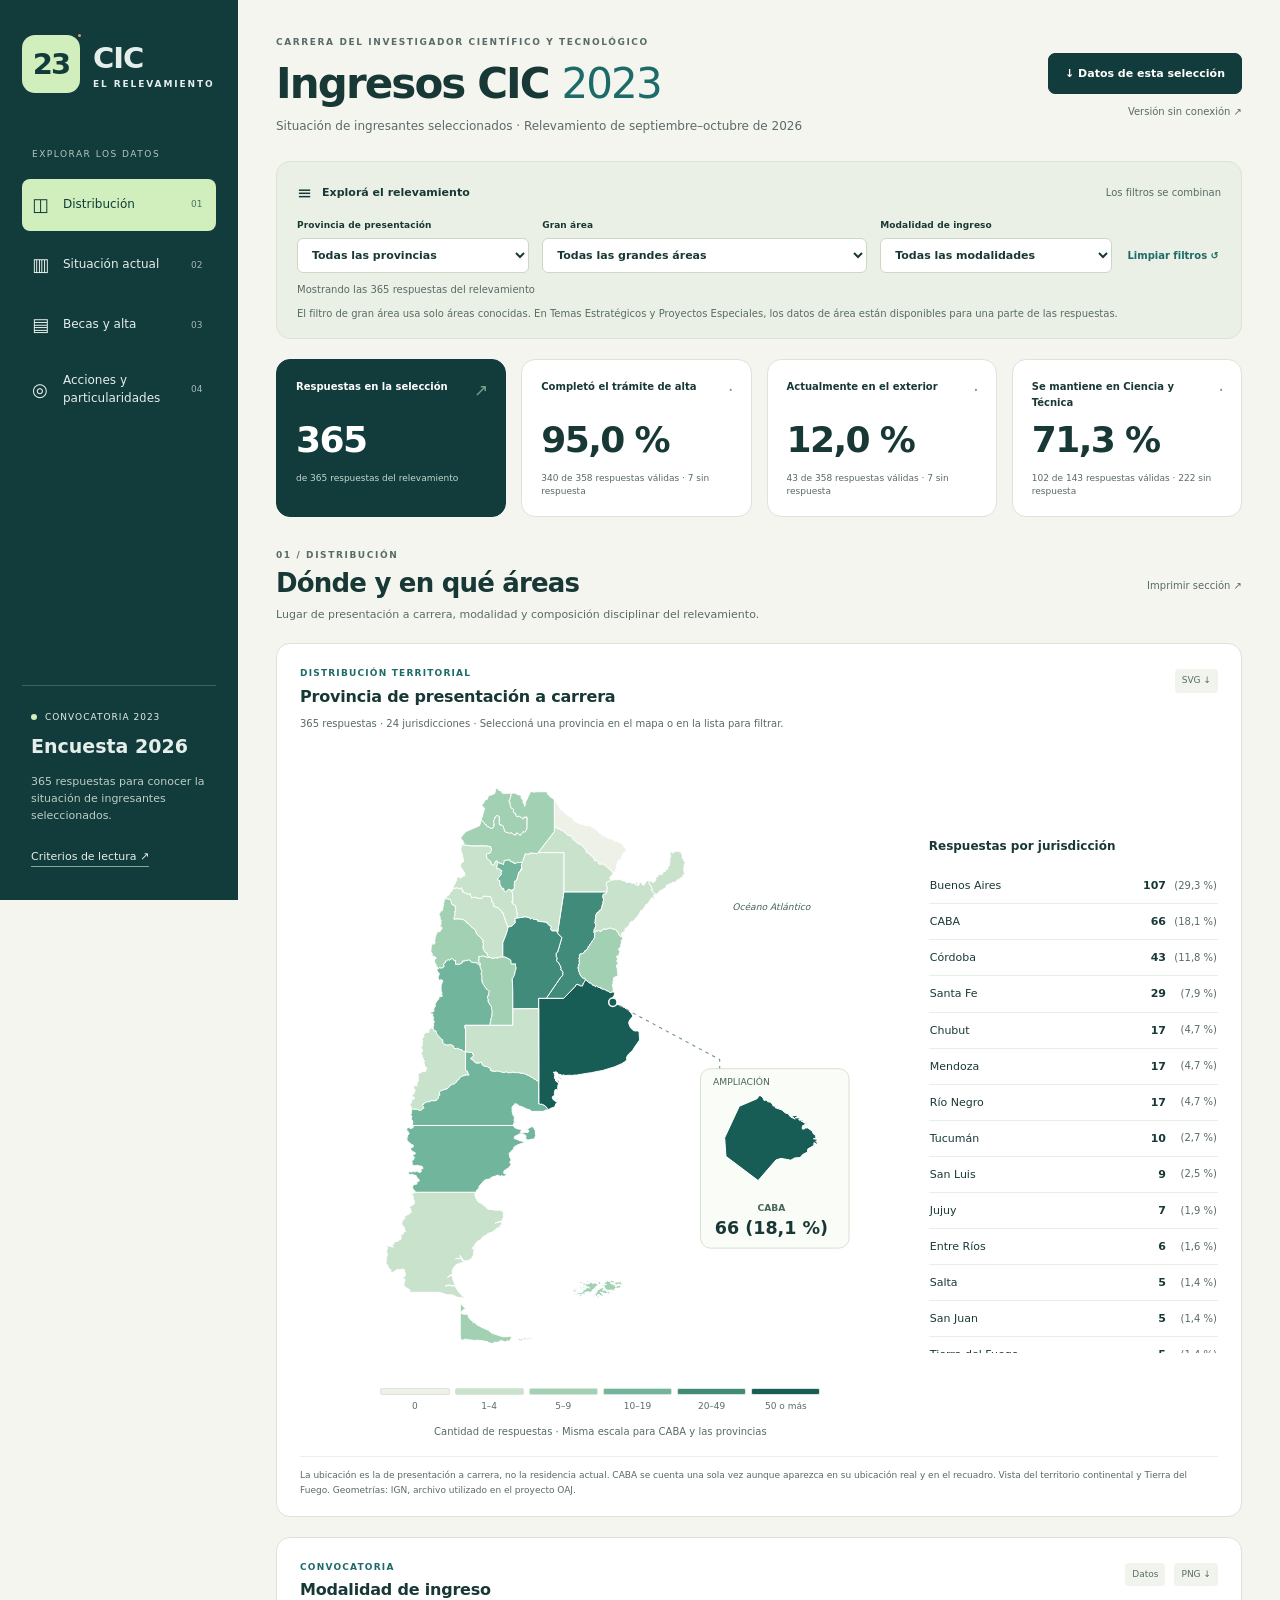
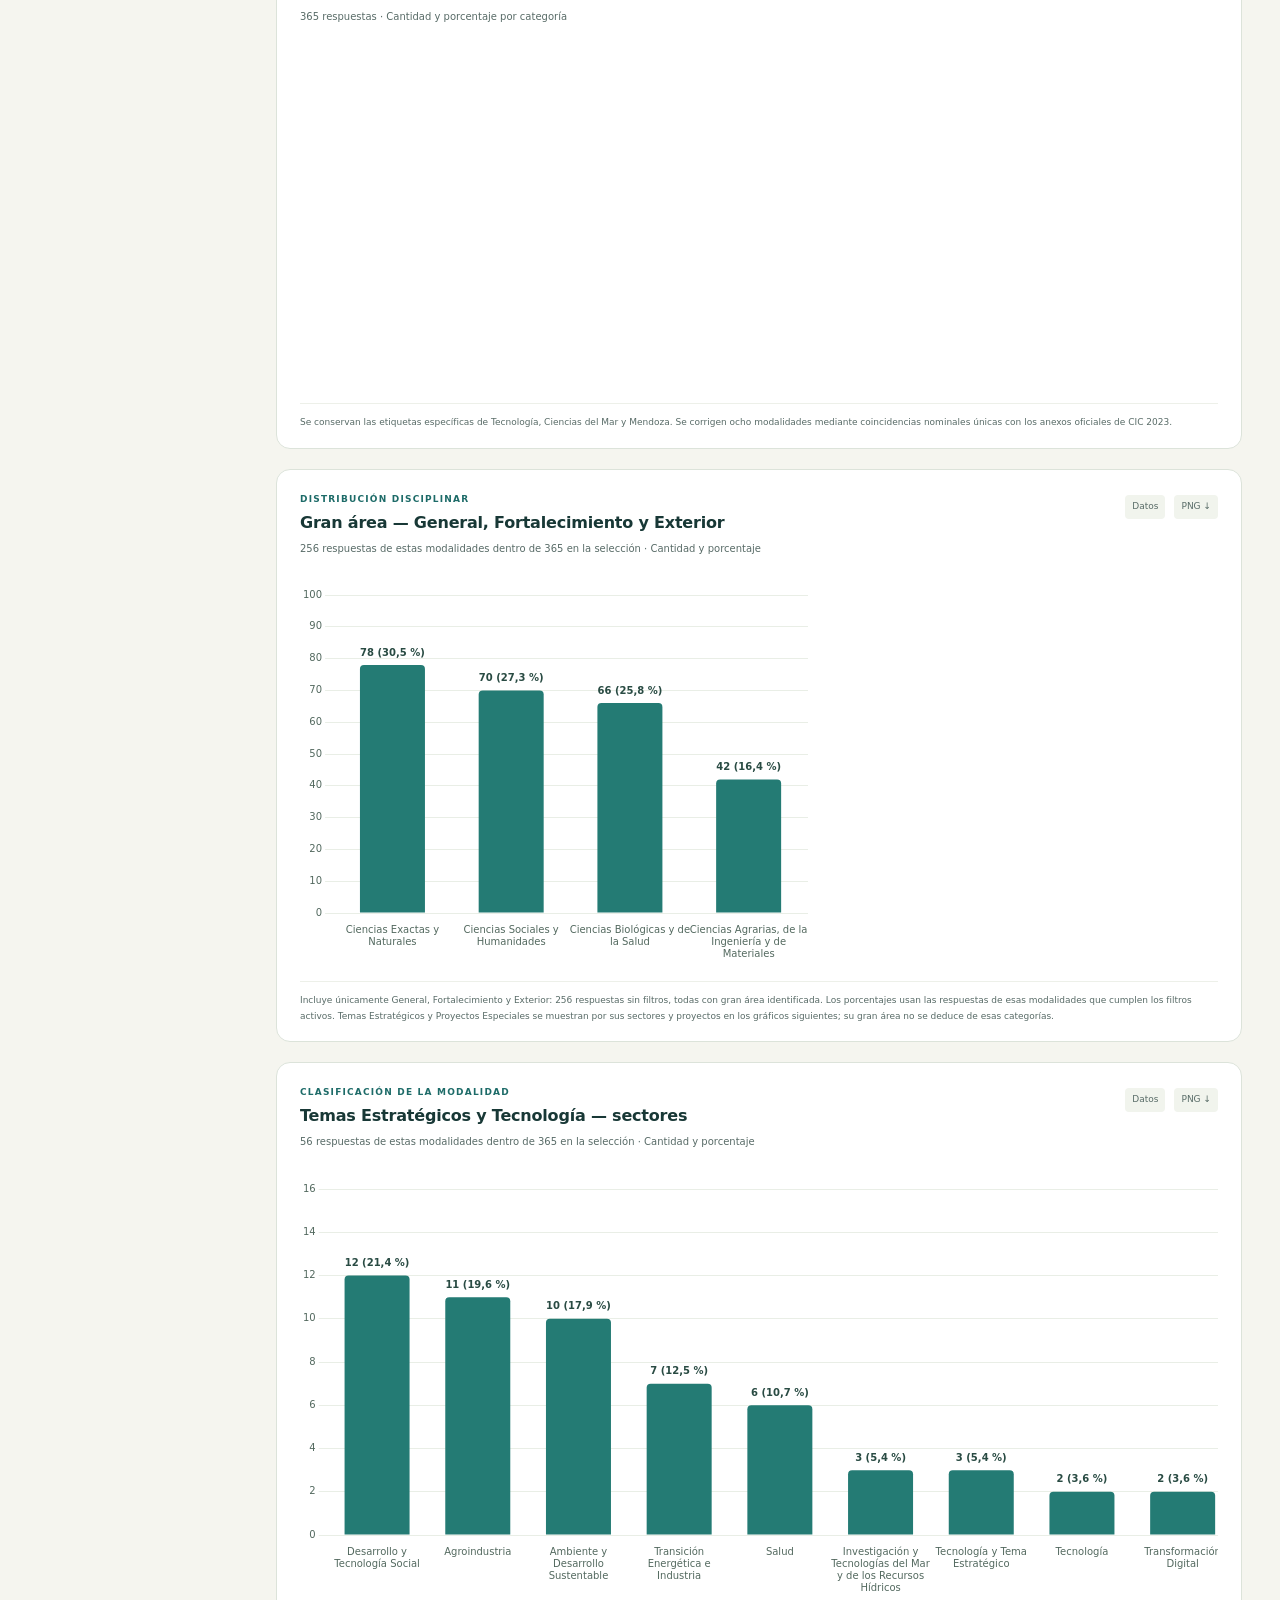
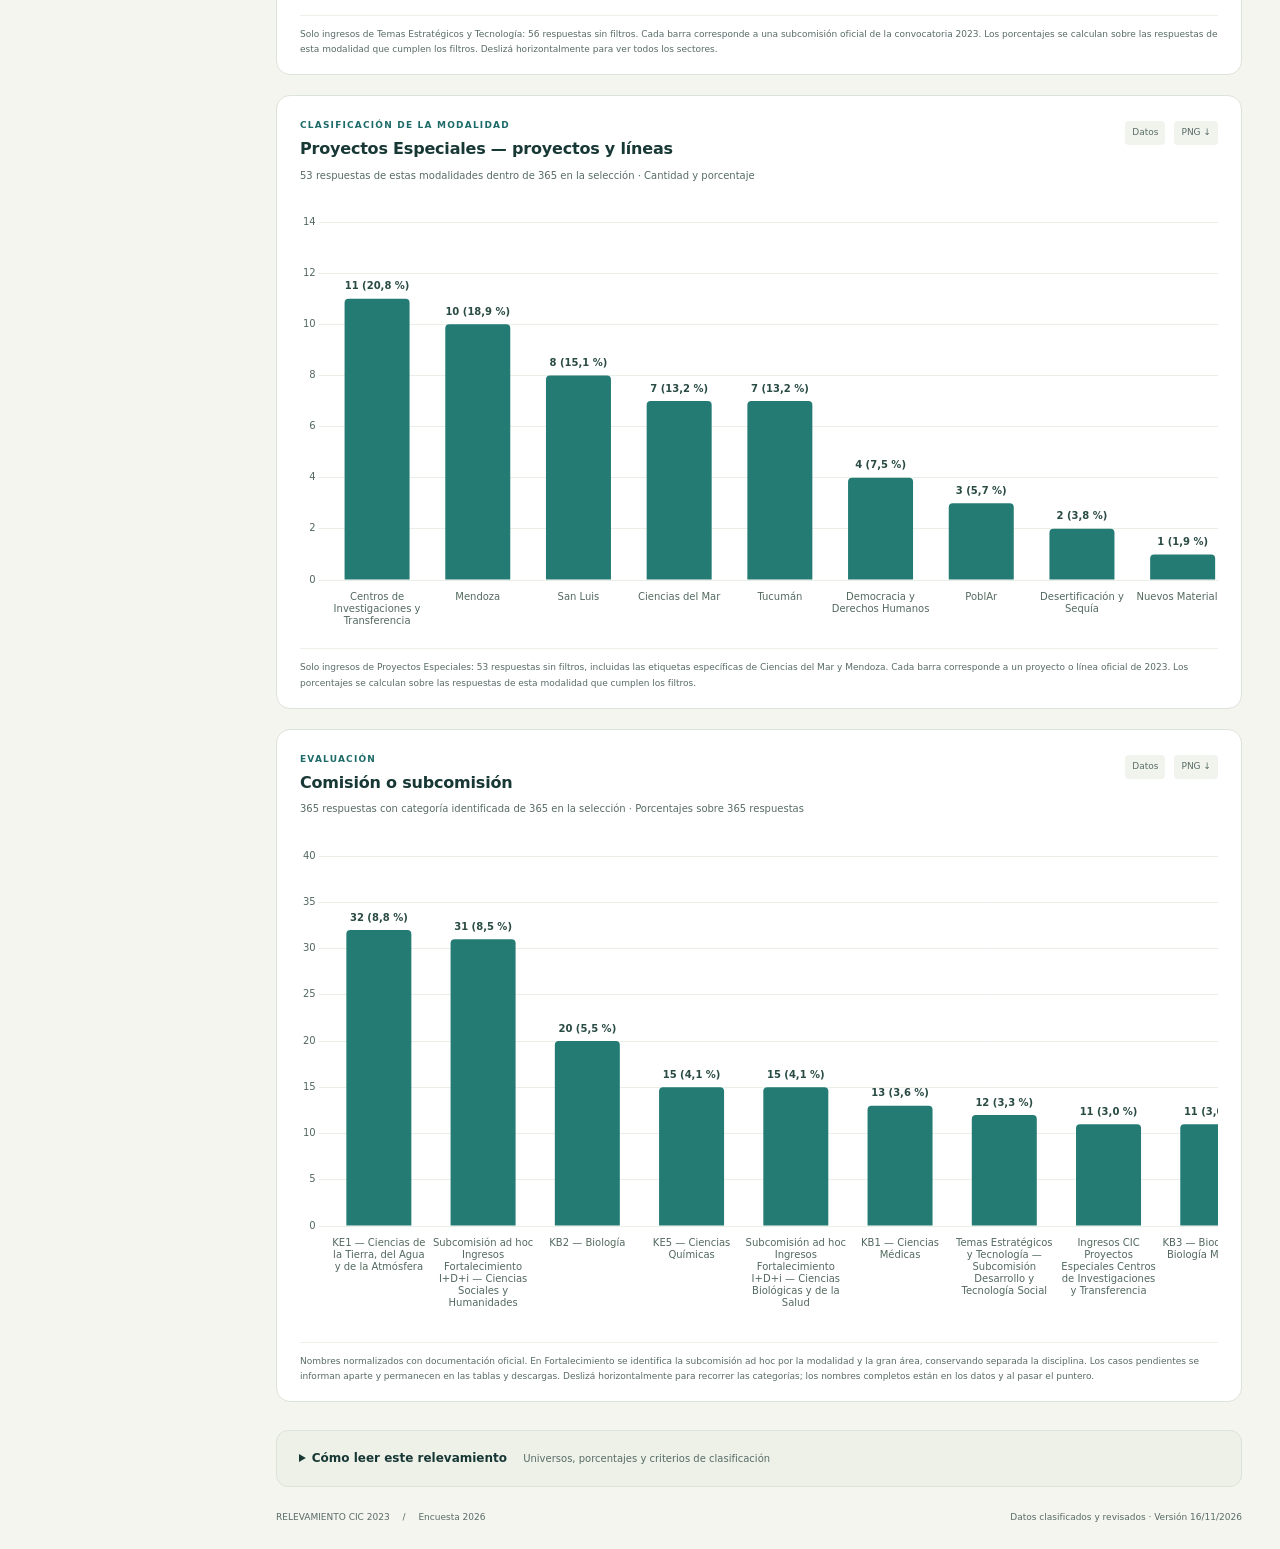
==== commit 0f7f9bbe: "Completa comisiones con anexos oficiales, separa modalidades y agrega porcentajes" ====
--- a/dashboard-cic2023.html
+++ b/dashboard-cic2023.html
@@ -21,6 +21,8 @@
 @media(prefers-reduced-motion:reduce){*{scroll-behavior:auto!important;transition:none!important}}
 
 @media(max-width:600px){.filter-fields{grid-template-columns:1fr}.filter-fields label:nth-child(n){grid-column:1;grid-row:auto;max-width:none}.filter-fields .reset-button{grid-column:1;grid-row:auto;text-align:right}.sidebar nav{display:grid;grid-template-columns:1fr 1fr;overflow:visible}.sidebar nav>a{white-space:normal;min-height:42px;padding:8px;font-size:10px}.card-actions button{min-height:29px}}
+
+.filter-explanation{margin:8px 0 0;color:var(--muted);font-size:10px;line-height:1.5}
 </style>
   
   
@@ -48,11 +50,12 @@
       <div class="filter-heading"><span class="filter-icon">≡</span><strong>Explorá el relevamiento</strong><span>Los filtros se combinan</span></div>
       <div class="filter-fields">
         <label>Provincia de presentación<select id="province-filter"><option value="">Todas las provincias</option></select></label>
-        <label>Gran área<select id="area-filter"><option value="">Todas las grandes áreas</option></select></label>
+        <label>Gran área<select id="area-filter" aria-describedby="area-filter-note"><option value="">Todas las grandes áreas</option></select></label>
         <label>Modalidad de ingreso<select id="mode-filter"><option value="">Todas las modalidades</option></select></label>
         <button id="reset-filters" class="reset-button">Limpiar filtros ↺</button>
       </div>
       <div id="filter-status" role="status" aria-live="polite"></div>
+      <p id="area-filter-note" class="filter-explanation">El filtro de gran área usa solo áreas conocidas. En Temas Estratégicos y Proyectos Especiales, los datos de área están disponibles para una parte de las respuestas.</p>
     </section>
     <section class="kpis" aria-label="Indicadores de la selección" id="kpis"></section>
     <div class="section-heading"><div><div class="eyebrow" id="section-kicker"></div><h2 id="section-title"></h2><p id="section-description"></p></div><button id="print" class="text-button">Imprimir sección ↗</button></div>
@@ -60,6 +63,7 @@
     <section id="charts" class="charts" aria-labelledby="section-title"></section>
     <section class="reading-notes" id="metodologia">
       <details id="methodology"><summary>Cómo leer este relevamiento <span>Universos, porcentajes y criterios de clasificación</span></summary><div class="method-grid">
+        <div><h3>Modalidades y grandes áreas</h3><p>El gráfico de grandes áreas incluye General, Fortalecimiento y Exterior: 256 respuestas sin filtros, todas clasificadas. Temas Estratégicos y Tecnología tiene un gráfico por sector (56 respuestas) y Proyectos Especiales uno por proyecto o línea (53 respuestas). Cada gráfico usa el total de sus modalidades dentro de la selección.</p><p>En ambas modalidades especiales también se declara gran área al postular, pero sus anexos de resultados se organizan por sector o proyecto. No se deduce una gran área a partir de esas categorías. Fuentes: instructivos CONICET 2023 de <a href="https://convocatorias.conicet.gov.ar/wp-content/uploads/sites/3/publico/cic-temas-estrategicos-2023/Instructivo-Ingresos-TEMAS-ESTRATEGICOS-2023_518ce6a7cfff3242f3.pdf">Temas Estratégicos</a> y <a href="https://convocatorias.conicet.gov.ar/wp-content/uploads/sites/3/publico/proyectos-especiales-2023/Instructivo-Ingresos-P.E.-2023_bde53c10cb115b298f.pdf">Proyectos Especiales</a>, página 11.</p></div>
         <div><h3>Qué representan los números</h3><p>Se cuentan respuestas de esta encuesta, no el total de postulaciones a la convocatoria. La ubicación corresponde al lugar de presentación a carrera; puede ser distinta de la residencia actual.</p><p>El ranking de institutos se dejó para una etapa posterior.</p></div>
         <div><h3>Porcentajes y respuestas vacías</h3><p>En las preguntas Sí/No, el porcentaje usa solo respuestas válidas. Los vacíos se muestran aparte. Completar el trámite de alta no equivale a tener el ingreso efectivizado.</p><p>En acciones colectivas, el porcentaje usa todas las respuestas de la selección: sin filtros, 365. Las categorías múltiples pueden sumar más del 100 %.</p></div>
         <div><h3>Clasificación de comentarios</h3><p>Una respuesta puede pertenecer a varias categorías. Las categorías de un solo caso en acciones y particularidades se agruparon en Otros antes de aplicar filtros; esa agrupación permanece estable.</p><p>Las preguntas sobre situación actual y formas de permanencia conservan sus universos propios. No se reemplazaron los Sí/No a partir de los comentarios.</p></div>
@@ -84,7 +88,7 @@
  * Released under the MIT License
  */function _t(t){return t+.5|0}const yt=(t,e,i)=>Math.max(Math.min(t,i),e);function vt(t){return yt(_t(2.55*t),0,255)}function Mt(t){return yt(_t(255*t),0,255)}function wt(t){return yt(_t(t/2.55)/100,0,1)}function kt(t){return yt(_t(100*t),0,100)}const St={0:0,1:1,2:2,3:3,4:4,5:5,6:6,7:7,8:8,9:9,A:10,B:11,C:12,D:13,E:14,F:15,a:10,b:11,c:12,d:13,e:14,f:15},Pt=[..."0123456789ABCDEF"],Dt=t=>Pt[15&t],Ct=t=>Pt[(240&t)>>4]+Pt[15&t],Ot=t=>(240&t)>>4==(15&t);function At(t){var e=(t=>Ot(t.r)&&Ot(t.g)&&Ot(t.b)&&Ot(t.a))(t)?Dt:Ct;return t?"#"+e(t.r)+e(t.g)+e(t.b)+((t,e)=>t<255?e(t):"")(t.a,e):void 0}const Tt=/^(hsla?|hwb|hsv)\(\s*([-+.e\d]+)(?:deg)?[\s,]+([-+.e\d]+)%[\s,]+([-+.e\d]+)%(?:[\s,]+([-+.e\d]+)(%)?)?\s*\)$/;function Lt(t,e,i){const s=e*Math.min(i,1-i),n=(e,n=(e+t/30)%12)=>i-s*Math.max(Math.min(n-3,9-n,1),-1);return[n(0),n(8),n(4)]}function Et(t,e,i){const s=(s,n=(s+t/60)%6)=>i-i*e*Math.max(Math.min(n,4-n,1),0);return[s(5),s(3),s(1)]}function Rt(t,e,i){const s=Lt(t,1,.5);let n;for(e+i>1&&(n=1/(e+i),e*=n,i*=n),n=0;n<3;n++)s[n]*=1-e-i,s[n]+=e;return s}function It(t){const e=t.r/255,i=t.g/255,s=t.b/255,n=Math.max(e,i,s),o=Math.min(e,i,s),a=(n+o)/2;let r,l,h;return n!==o&&(h=n-o,l=a>.5?h/(2-n-o):h/(n+o),r=function(t,e,i,s,n){return t===n?(e-i)/s+(e<i?6:0):e===n?(i-t)/s+2:(t-e)/s+4}(e,i,s,h,n),r=60*r+.5),[0|r,l||0,a]}function zt(t,e,i,s){return(Array.isArray(e)?t(e[0],e[1],e[2]):t(e,i,s)).map(Mt)}function Ft(t,e,i){return zt(Lt,t,e,i)}function Vt(t){return(t%360+360)%360}function Bt(t){const e=Tt.exec(t);let i,s=255;if(!e)return;e[5]!==i&&(s=e[6]?vt(+e[5]):Mt(+e[5]));const n=Vt(+e[2]),o=+e[3]/100,a=+e[4]/100;return i="hwb"===e[1]?function(t,e,i){return zt(Rt,t,e,i)}(n,o,a):"hsv"===e[1]?function(t,e,i){return zt(Et,t,e,i)}(n,o,a):Ft(n,o,a),{r:i[0],g:i[1],b:i[2],a:s}}const Wt={x:"dark",Z:"light",Y:"re",X:"blu",W:"gr",V:"medium",U:"slate",A:"ee",T:"ol",S:"or",B:"ra",C:"lateg",D:"ights",R:"in",Q:"turquois",E:"hi",P:"ro",O:"al",N:"le",M:"de",L:"yello",F:"en",K:"ch",G:"arks",H:"ea",I:"ightg",J:"wh"},Nt={OiceXe:"f0f8ff",antiquewEte:"faebd7",aqua:"ffff",aquamarRe:"7fffd4",azuY:"f0ffff",beige:"f5f5dc",bisque:"ffe4c4",black:"0",blanKedOmond:"ffebcd",Xe:"ff",XeviTet:"8a2be2",bPwn:"a52a2a",burlywood:"deb887",caMtXe:"5f9ea0",KartYuse:"7fff00",KocTate:"d2691e",cSO:"ff7f50",cSnflowerXe:"6495ed",cSnsilk:"fff8dc",crimson:"dc143c",cyan:"ffff",xXe:"8b",xcyan:"8b8b",xgTMnPd:"b8860b",xWay:"a9a9a9",xgYF:"6400",xgYy:"a9a9a9",xkhaki:"bdb76b",xmagFta:"8b008b",xTivegYF:"556b2f",xSange:"ff8c00",xScEd:"9932cc",xYd:"8b0000",xsOmon:"e9967a",xsHgYF:"8fbc8f",xUXe:"483d8b",xUWay:"2f4f4f",xUgYy:"2f4f4f",xQe:"ced1",xviTet:"9400d3",dAppRk:"ff1493",dApskyXe:"bfff",dimWay:"696969",dimgYy:"696969",dodgerXe:"1e90ff",fiYbrick:"b22222",flSOwEte:"fffaf0",foYstWAn:"228b22",fuKsia:"ff00ff",gaRsbSo:"dcdcdc",ghostwEte:"f8f8ff",gTd:"ffd700",gTMnPd:"daa520",Way:"808080",gYF:"8000",gYFLw:"adff2f",gYy:"808080",honeyMw:"f0fff0",hotpRk:"ff69b4",RdianYd:"cd5c5c",Rdigo:"4b0082",ivSy:"fffff0",khaki:"f0e68c",lavFMr:"e6e6fa",lavFMrXsh:"fff0f5",lawngYF:"7cfc00",NmoncEffon:"fffacd",ZXe:"add8e6",ZcSO:"f08080",Zcyan:"e0ffff",ZgTMnPdLw:"fafad2",ZWay:"d3d3d3",ZgYF:"90ee90",ZgYy:"d3d3d3",ZpRk:"ffb6c1",ZsOmon:"ffa07a",ZsHgYF:"20b2aa",ZskyXe:"87cefa",ZUWay:"778899",ZUgYy:"778899",ZstAlXe:"b0c4de",ZLw:"ffffe0",lime:"ff00",limegYF:"32cd32",lRF:"faf0e6",magFta:"ff00ff",maPon:"800000",VaquamarRe:"66cdaa",VXe:"cd",VScEd:"ba55d3",VpurpN:"9370db",VsHgYF:"3cb371",VUXe:"7b68ee",VsprRggYF:"fa9a",VQe:"48d1cc",VviTetYd:"c71585",midnightXe:"191970",mRtcYam:"f5fffa",mistyPse:"ffe4e1",moccasR:"ffe4b5",navajowEte:"ffdead",navy:"80",Tdlace:"fdf5e6",Tive:"808000",TivedBb:"6b8e23",Sange:"ffa500",SangeYd:"ff4500",ScEd:"da70d6",pOegTMnPd:"eee8aa",pOegYF:"98fb98",pOeQe:"afeeee",pOeviTetYd:"db7093",papayawEp:"ffefd5",pHKpuff:"ffdab9",peru:"cd853f",pRk:"ffc0cb",plum:"dda0dd",powMrXe:"b0e0e6",purpN:"800080",YbeccapurpN:"663399",Yd:"ff0000",Psybrown:"bc8f8f",PyOXe:"4169e1",saddNbPwn:"8b4513",sOmon:"fa8072",sandybPwn:"f4a460",sHgYF:"2e8b57",sHshell:"fff5ee",siFna:"a0522d",silver:"c0c0c0",skyXe:"87ceeb",UXe:"6a5acd",UWay:"708090",UgYy:"708090",snow:"fffafa",sprRggYF:"ff7f",stAlXe:"4682b4",tan:"d2b48c",teO:"8080",tEstN:"d8bfd8",tomato:"ff6347",Qe:"40e0d0",viTet:"ee82ee",JHt:"f5deb3",wEte:"ffffff",wEtesmoke:"f5f5f5",Lw:"ffff00",LwgYF:"9acd32"};let Ht;function jt(t){Ht||(Ht=function(){const t={},e=Object.keys(Nt),i=Object.keys(Wt);let s,n,o,a,r;for(s=0;s<e.length;s++){for(a=r=e[s],n=0;n<i.length;n++)o=i[n],r=r.replace(o,Wt[o]);o=parseInt(Nt[a],16),t[r]=[o>>16&255,o>>8&255,255&o]}return t}(),Ht.transparent=[0,0,0,0]);const e=Ht[t.toLowerCase()];return e&&{r:e[0],g:e[1],b:e[2],a:4===e.length?e[3]:255}}const $t=/^rgba?\(\s*([-+.\d]+)(%)?[\s,]+([-+.e\d]+)(%)?[\s,]+([-+.e\d]+)(%)?(?:[\s,/]+([-+.e\d]+)(%)?)?\s*\)$/;const Yt=t=>t<=.0031308?12.92*t:1.055*Math.pow(t,1/2.4)-.055,Ut=t=>t<=.04045?t/12.92:Math.pow((t+.055)/1.055,2.4);function Xt(t,e,i){if(t){let s=It(t);s[e]=Math.max(0,Math.min(s[e]+s[e]*i,0===e?360:1)),s=Ft(s),t.r=s[0],t.g=s[1],t.b=s[2]}}function qt(t,e){return t?Object.assign(e||{},t):t}function Kt(t){var e={r:0,g:0,b:0,a:255};return Array.isArray(t)?t.length>=3&&(e={r:t[0],g:t[1],b:t[2],a:255},t.length>3&&(e.a=Mt(t[3]))):(e=qt(t,{r:0,g:0,b:0,a:1})).a=Mt(e.a),e}function Gt(t){return"r"===t.charAt(0)?function(t){const e=$t.exec(t);let i,s,n,o=255;if(e){if(e[7]!==i){const t=+e[7];o=e[8]?vt(t):yt(255*t,0,255)}return i=+e[1],s=+e[3],n=+e[5],i=255&(e[2]?vt(i):yt(i,0,255)),s=255&(e[4]?vt(s):yt(s,0,255)),n=255&(e[6]?vt(n):yt(n,0,255)),{r:i,g:s,b:n,a:o}}}(t):Bt(t)}class Jt{constructor(t){if(t instanceof Jt)return t;const e=typeof t;let i;var s,n,o;"object"===e?i=Kt(t):"string"===e&&(o=(s=t).length,"#"===s[0]&&(4===o||5===o?n={r:255&17*St[s[1]],g:255&17*St[s[2]],b:255&17*St[s[3]],a:5===o?17*St[s[4]]:255}:7!==o&&9!==o||(n={r:St[s[1]]<<4|St[s[2]],g:St[s[3]]<<4|St[s[4]],b:St[s[5]]<<4|St[s[6]],a:9===o?St[s[7]]<<4|St[s[8]]:255})),i=n||jt(t)||Gt(t)),this._rgb=i,this._valid=!!i}get valid(){return this._valid}get rgb(){var t=qt(this._rgb);return t&&(t.a=wt(t.a)),t}set rgb(t){this._rgb=Kt(t)}rgbString(){return this._valid?(t=this._rgb)&&(t.a<255?`rgba(${t.r}, ${t.g}, ${t.b}, ${wt(t.a)})`:`rgb(${t.r}, ${t.g}, ${t.b})`):void 0;var t}hexString(){return this._valid?At(this._rgb):void 0}hslString(){return this._valid?function(t){if(!t)return;const e=It(t),i=e[0],s=kt(e[1]),n=kt(e[2]);return t.a<255?`hsla(${i}, ${s}%, ${n}%, ${wt(t.a)})`:`hsl(${i}, ${s}%, ${n}%)`}(this._rgb):void 0}mix(t,e){if(t){const i=this.rgb,s=t.rgb;let n;const o=e===n?.5:e,a=2*o-1,r=i.a-s.a,l=((a*r==-1?a:(a+r)/(1+a*r))+1)/2;n=1-l,i.r=255&l*i.r+n*s.r+.5,i.g=255&l*i.g+n*s.g+.5,i.b=255&l*i.b+n*s.b+.5,i.a=o*i.a+(1-o)*s.a,this.rgb=i}return this}interpolate(t,e){return t&&(this._rgb=function(t,e,i){const s=Ut(wt(t.r)),n=Ut(wt(t.g)),o=Ut(wt(t.b));return{r:Mt(Yt(s+i*(Ut(wt(e.r))-s))),g:Mt(Yt(n+i*(Ut(wt(e.g))-n))),b:Mt(Yt(o+i*(Ut(wt(e.b))-o))),a:t.a+i*(e.a-t.a)}}(this._rgb,t._rgb,e)),this}clone(){return new Jt(this.rgb)}alpha(t){return this._rgb.a=Mt(t),this}clearer(t){return this._rgb.a*=1-t,this}greyscale(){const t=this._rgb,e=_t(.3*t.r+.59*t.g+.11*t.b);return t.r=t.g=t.b=e,this}opaquer(t){return this._rgb.a*=1+t,this}negate(){const t=this._rgb;return t.r=255-t.r,t.g=255-t.g,t.b=255-t.b,this}lighten(t){return Xt(this._rgb,2,t),this}darken(t){return Xt(this._rgb,2,-t),this}saturate(t){return Xt(this._rgb,1,t),this}desaturate(t){return Xt(this._rgb,1,-t),this}rotate(t){return function(t,e){var i=It(t);i[0]=Vt(i[0]+e),i=Ft(i),t.r=i[0],t.g=i[1],t.b=i[2]}(this._rgb,t),this}}function Zt(t){if(t&&"object"==typeof t){const e=t.toString();return"[object CanvasPattern]"===e||"[object CanvasGradient]"===e}return!1}function Qt(t){return Zt(t)?t:new Jt(t)}function te(t){return Zt(t)?t:new Jt(t).saturate(.5).darken(.1).hexString()}const ee=["x","y","borderWidth","radius","tension"],ie=["color","borderColor","backgroundColor"];const se=new Map;function ne(t,e,i){return function(t,e){e=e||{};const i=t+JSON.stringify(e);let s=se.get(i);return s||(s=new Intl.NumberFormat(t,e),se.set(i,s)),s}(e,i).format(t)}const oe={values:t=>n(t)?t:""+t,numeric(t,e,i){if(0===t)return"0";const s=this.chart.options.locale;let n,o=t;if(i.length>1){const e=Math.max(Math.abs(i[0].value),Math.abs(i[i.length-1].value));(e<1e-4||e>1e15)&&(n="scientific"),o=function(t,e){let i=e.length>3?e[2].value-e[1].value:e[1].value-e[0].value;Math.abs(i)>=1&&t!==Math.floor(t)&&(i=t-Math.floor(t));return i}(t,i)}const a=z(Math.abs(o)),r=isNaN(a)?1:Math.max(Math.min(-1*Math.floor(a),20),0),l={notation:n,minimumFractionDigits:r,maximumFractionDigits:r};return Object.assign(l,this.options.ticks.format),ne(t,s,l)},logarithmic(t,e,i){if(0===t)return"0";const s=i[e].significand||t/Math.pow(10,Math.floor(z(t)));return[1,2,3,5,10,15].includes(s)||e>.8*i.length?oe.numeric.call(this,t,e,i):""}};var ae={formatters:oe};const re=Object.create(null),le=Object.create(null);function he(t,e){if(!e)return t;const i=e.split(".");for(let e=0,s=i.length;e<s;++e){const s=i[e];t=t[s]||(t[s]=Object.create(null))}return t}function ce(t,e,i){return"string"==typeof e?x(he(t,e),i):x(he(t,""),e)}class de{constructor(t,e){this.animation=void 0,this.backgroundColor="rgba(0,0,0,0.1)",this.borderColor="rgba(0,0,0,0.1)",this.color="#666",this.datasets={},this.devicePixelRatio=t=>t.chart.platform.getDevicePixelRatio(),this.elements={},this.events=["mousemove","mouseout","click","touchstart","touchmove"],this.font={family:"'Helvetica Neue', 'Helvetica', 'Arial', sans-serif",size:12,style:"normal",lineHeight:1.2,weight:null},this.hover={},this.hoverBackgroundColor=(t,e)=>te(e.backgroundColor),this.hoverBorderColor=(t,e)=>te(e.borderColor),this.hoverColor=(t,e)=>te(e.color),this.indexAxis="x",this.interaction={mode:"nearest",intersect:!0,includeInvisible:!1},this.maintainAspectRatio=!0,this.onHover=null,this.onClick=null,this.parsing=!0,this.plugins={},this.responsive=!0,this.scale=void 0,this.scales={},this.showLine=!0,this.drawActiveElementsOnTop=!0,this.describe(t),this.apply(e)}set(t,e){return ce(this,t,e)}get(t){return he(this,t)}describe(t,e){return ce(le,t,e)}override(t,e){return ce(re,t,e)}route(t,e,i,s){const n=he(this,t),a=he(this,i),r="_"+e;Object.defineProperties(n,{[r]:{value:n[e],writable:!0},[e]:{enumerable:!0,get(){const t=this[r],e=a[s];return o(t)?Object.assign({},e,t):l(t,e)},set(t){this[r]=t}}})}apply(t){t.forEach((t=>t(this)))}}var ue=new de({_scriptable:t=>!t.startsWith("on"),_indexable:t=>"events"!==t,hover:{_fallback:"interaction"},interaction:{_scriptable:!1,_indexable:!1}},[function(t){t.set("animation",{delay:void 0,duration:1e3,easing:"easeOutQuart",fn:void 0,from:void 0,loop:void 0,to:void 0,type:void 0}),t.describe("animation",{_fallback:!1,_indexable:!1,_scriptable:t=>"onProgress"!==t&&"onComplete"!==t&&"fn"!==t}),t.set("animations",{colors:{type:"color",properties:ie},numbers:{type:"number",properties:ee}}),t.describe("animations",{_fallback:"animation"}),t.set("transitions",{active:{animation:{duration:400}},resize:{animation:{duration:0}},show:{animations:{colors:{from:"transparent"},visible:{type:"boolean",duration:0}}},hide:{animations:{colors:{to:"transparent"},visible:{type:"boolean",easing:"linear",fn:t=>0|t}}}})},function(t){t.set("layout",{autoPadding:!0,padding:{top:0,right:0,bottom:0,left:0}})},function(t){t.set("scale",{display:!0,offset:!1,reverse:!1,beginAtZero:!1,bounds:"ticks",clip:!0,grace:0,grid:{display:!0,lineWidth:1,drawOnChartArea:!0,drawTicks:!0,tickLength:8,tickWidth:(t,e)=>e.lineWidth,tickColor:(t,e)=>e.color,offset:!1},border:{display:!0,dash:[],dashOffset:0,width:1},title:{display:!1,text:"",padding:{top:4,bottom:4}},ticks:{minRotation:0,maxRotation:50,mirror:!1,textStrokeWidth:0,textStrokeColor:"",padding:3,display:!0,autoSkip:!0,autoSkipPadding:3,labelOffset:0,callback:ae.formatters.values,minor:{},major:{},align:"center",crossAlign:"near",showLabelBackdrop:!1,backdropColor:"rgba(255, 255, 255, 0.75)",backdropPadding:2}}),t.route("scale.ticks","color","","color"),t.route("scale.grid","color","","borderColor"),t.route("scale.border","color","","borderColor"),t.route("scale.title","color","","color"),t.describe("scale",{_fallback:!1,_scriptable:t=>!t.startsWith("before")&&!t.startsWith("after")&&"callback"!==t&&"parser"!==t,_indexable:t=>"borderDash"!==t&&"tickBorderDash"!==t&&"dash"!==t}),t.describe("scales",{_fallback:"scale"}),t.describe("scale.ticks",{_scriptable:t=>"backdropPadding"!==t&&"callback"!==t,_indexable:t=>"backdropPadding"!==t})}]);function fe(){return"undefined"!=typeof window&&"undefined"!=typeof document}function ge(t){let e=t.parentNode;return e&&"[object ShadowRoot]"===e.toString()&&(e=e.host),e}function pe(t,e,i){let s;return"string"==typeof t?(s=parseInt(t,10),-1!==t.indexOf("%")&&(s=s/100*e.parentNode[i])):s=t,s}const me=t=>t.ownerDocument.defaultView.getComputedStyle(t,null);function xe(t,e){return me(t).getPropertyValue(e)}const be=["top","right","bottom","left"];function _e(t,e,i){const s={};i=i?"-"+i:"";for(let n=0;n<4;n++){const o=be[n];s[o]=parseFloat(t[e+"-"+o+i])||0}return s.width=s.left+s.right,s.height=s.top+s.bottom,s}const ye=(t,e,i)=>(t>0||e>0)&&(!i||!i.shadowRoot);function ve(t,e){if("native"in t)return t;const{canvas:i,currentDevicePixelRatio:s}=e,n=me(i),o="border-box"===n.boxSizing,a=_e(n,"padding"),r=_e(n,"border","width"),{x:l,y:h,box:c}=function(t,e){const i=t.touches,s=i&&i.length?i[0]:t,{offsetX:n,offsetY:o}=s;let a,r,l=!1;if(ye(n,o,t.target))a=n,r=o;else{const t=e.getBoundingClientRect();a=s.clientX-t.left,r=s.clientY-t.top,l=!0}return{x:a,y:r,box:l}}(t,i),d=a.left+(c&&r.left),u=a.top+(c&&r.top);let{width:f,height:g}=e;return o&&(f-=a.width+r.width,g-=a.height+r.height),{x:Math.round((l-d)/f*i.width/s),y:Math.round((h-u)/g*i.height/s)}}const Me=t=>Math.round(10*t)/10;function we(t,e,i,s){const n=me(t),o=_e(n,"margin"),a=pe(n.maxWidth,t,"clientWidth")||T,r=pe(n.maxHeight,t,"clientHeight")||T,l=function(t,e,i){let s,n;if(void 0===e||void 0===i){const o=t&&ge(t);if(o){const t=o.getBoundingClientRect(),a=me(o),r=_e(a,"border","width"),l=_e(a,"padding");e=t.width-l.width-r.width,i=t.height-l.height-r.height,s=pe(a.maxWidth,o,"clientWidth"),n=pe(a.maxHeight,o,"clientHeight")}else e=t.clientWidth,i=t.clientHeight}return{width:e,height:i,maxWidth:s||T,maxHeight:n||T}}(t,e,i);let{width:h,height:c}=l;if("content-box"===n.boxSizing){const t=_e(n,"border","width"),e=_e(n,"padding");h-=e.width+t.width,c-=e.height+t.height}h=Math.max(0,h-o.width),c=Math.max(0,s?h/s:c-o.height),h=Me(Math.min(h,a,l.maxWidth)),c=Me(Math.min(c,r,l.maxHeight)),h&&!c&&(c=Me(h/2));return(void 0!==e||void 0!==i)&&s&&l.height&&c>l.height&&(c=l.height,h=Me(Math.floor(c*s))),{width:h,height:c}}function ke(t,e,i){const s=e||1,n=Me(t.height*s),o=Me(t.width*s);t.height=Me(t.height),t.width=Me(t.width);const a=t.canvas;return a.style&&(i||!a.style.height&&!a.style.width)&&(a.style.height=`${t.height}px`,a.style.width=`${t.width}px`),(t.currentDevicePixelRatio!==s||a.height!==n||a.width!==o)&&(t.currentDevicePixelRatio=s,a.height=n,a.width=o,t.ctx.setTransform(s,0,0,s,0,0),!0)}const Se=function(){let t=!1;try{const e={get passive(){return t=!0,!1}};fe()&&(window.addEventListener("test",null,e),window.removeEventListener("test",null,e))}catch(t){}return t}();function Pe(t,e){const i=xe(t,e),s=i&&i.match(/^(\d+)(\.\d+)?px$/);return s?+s[1]:void 0}function De(t){return!t||s(t.size)||s(t.family)?null:(t.style?t.style+" ":"")+(t.weight?t.weight+" ":"")+t.size+"px "+t.family}function Ce(t,e,i,s,n){let o=e[n];return o||(o=e[n]=t.measureText(n).width,i.push(n)),o>s&&(s=o),s}function Oe(t,e,i,s){let o=(s=s||{}).data=s.data||{},a=s.garbageCollect=s.garbageCollect||[];s.font!==e&&(o=s.data={},a=s.garbageCollect=[],s.font=e),t.save(),t.font=e;let r=0;const l=i.length;let h,c,d,u,f;for(h=0;h<l;h++)if(u=i[h],null==u||n(u)){if(n(u))for(c=0,d=u.length;c<d;c++)f=u[c],null==f||n(f)||(r=Ce(t,o,a,r,f))}else r=Ce(t,o,a,r,u);t.restore();const g=a.length/2;if(g>i.length){for(h=0;h<g;h++)delete o[a[h]];a.splice(0,g)}return r}function Ae(t,e,i){const s=t.currentDevicePixelRatio,n=0!==i?Math.max(i/2,.5):0;return Math.round((e-n)*s)/s+n}function Te(t,e){(e||t)&&((e=e||t.getContext("2d")).save(),e.resetTransform(),e.clearRect(0,0,t.width,t.height),e.restore())}function Le(t,e,i,s){Ee(t,e,i,s,null)}function Ee(t,e,i,s,n){let o,a,r,l,h,c,d,u;const f=e.pointStyle,g=e.rotation,p=e.radius;let m=(g||0)*L;if(f&&"object"==typeof f&&(o=f.toString(),"[object HTMLImageElement]"===o||"[object HTMLCanvasElement]"===o))return t.save(),t.translate(i,s),t.rotate(m),t.drawImage(f,-f.width/2,-f.height/2,f.width,f.height),void t.restore();if(!(isNaN(p)||p<=0)){switch(t.beginPath(),f){default:n?t.ellipse(i,s,n/2,p,0,0,O):t.arc(i,s,p,0,O),t.closePath();break;case"triangle":c=n?n/2:p,t.moveTo(i+Math.sin(m)*c,s-Math.cos(m)*p),m+=I,t.lineTo(i+Math.sin(m)*c,s-Math.cos(m)*p),m+=I,t.lineTo(i+Math.sin(m)*c,s-Math.cos(m)*p),t.closePath();break;case"rectRounded":h=.516*p,l=p-h,a=Math.cos(m+R)*l,d=Math.cos(m+R)*(n?n/2-h:l),r=Math.sin(m+R)*l,u=Math.sin(m+R)*(n?n/2-h:l),t.arc(i-d,s-r,h,m-C,m-E),t.arc(i+u,s-a,h,m-E,m),t.arc(i+d,s+r,h,m,m+E),t.arc(i-u,s+a,h,m+E,m+C),t.closePath();break;case"rect":if(!g){l=Math.SQRT1_2*p,c=n?n/2:l,t.rect(i-c,s-l,2*c,2*l);break}m+=R;case"rectRot":d=Math.cos(m)*(n?n/2:p),a=Math.cos(m)*p,r=Math.sin(m)*p,u=Math.sin(m)*(n?n/2:p),t.moveTo(i-d,s-r),t.lineTo(i+u,s-a),t.lineTo(i+d,s+r),t.lineTo(i-u,s+a),t.closePath();break;case"crossRot":m+=R;case"cross":d=Math.cos(m)*(n?n/2:p),a=Math.cos(m)*p,r=Math.sin(m)*p,u=Math.sin(m)*(n?n/2:p),t.moveTo(i-d,s-r),t.lineTo(i+d,s+r),t.moveTo(i+u,s-a),t.lineTo(i-u,s+a);break;case"star":d=Math.cos(m)*(n?n/2:p),a=Math.cos(m)*p,r=Math.sin(m)*p,u=Math.sin(m)*(n?n/2:p),t.moveTo(i-d,s-r),t.lineTo(i+d,s+r),t.moveTo(i+u,s-a),t.lineTo(i-u,s+a),m+=R,d=Math.cos(m)*(n?n/2:p),a=Math.cos(m)*p,r=Math.sin(m)*p,u=Math.sin(m)*(n?n/2:p),t.moveTo(i-d,s-r),t.lineTo(i+d,s+r),t.moveTo(i+u,s-a),t.lineTo(i-u,s+a);break;case"line":a=n?n/2:Math.cos(m)*p,r=Math.sin(m)*p,t.moveTo(i-a,s-r),t.lineTo(i+a,s+r);break;case"dash":t.moveTo(i,s),t.lineTo(i+Math.cos(m)*(n?n/2:p),s+Math.sin(m)*p);break;case!1:t.closePath()}t.fill(),e.borderWidth>0&&t.stroke()}}function Re(t,e,i){return i=i||.5,!e||t&&t.x>e.left-i&&t.x<e.right+i&&t.y>e.top-i&&t.y<e.bottom+i}function Ie(t,e){t.save(),t.beginPath(),t.rect(e.left,e.top,e.right-e.left,e.bottom-e.top),t.clip()}function ze(t){t.restore()}function Fe(t,e,i,s,n){if(!e)return t.lineTo(i.x,i.y);if("middle"===n){const s=(e.x+i.x)/2;t.lineTo(s,e.y),t.lineTo(s,i.y)}else"after"===n!=!!s?t.lineTo(e.x,i.y):t.lineTo(i.x,e.y);t.lineTo(i.x,i.y)}function Ve(t,e,i,s){if(!e)return t.lineTo(i.x,i.y);t.bezierCurveTo(s?e.cp1x:e.cp2x,s?e.cp1y:e.cp2y,s?i.cp2x:i.cp1x,s?i.cp2y:i.cp1y,i.x,i.y)}function Be(t,e,i,s,n){if(n.strikethrough||n.underline){const o=t.measureText(s),a=e-o.actualBoundingBoxLeft,r=e+o.actualBoundingBoxRight,l=i-o.actualBoundingBoxAscent,h=i+o.actualBoundingBoxDescent,c=n.strikethrough?(l+h)/2:h;t.strokeStyle=t.fillStyle,t.beginPath(),t.lineWidth=n.decorationWidth||2,t.moveTo(a,c),t.lineTo(r,c),t.stroke()}}function We(t,e){const i=t.fillStyle;t.fillStyle=e.color,t.fillRect(e.left,e.top,e.width,e.height),t.fillStyle=i}function Ne(t,e,i,o,a,r={}){const l=n(e)?e:[e],h=r.strokeWidth>0&&""!==r.strokeColor;let c,d;for(t.save(),t.font=a.string,function(t,e){e.translation&&t.translate(e.translation[0],e.translation[1]),s(e.rotation)||t.rotate(e.rotation),e.color&&(t.fillStyle=e.color),e.textAlign&&(t.textAlign=e.textAlign),e.textBaseline&&(t.textBaseline=e.textBaseline)}(t,r),c=0;c<l.length;++c)d=l[c],r.backdrop&&We(t,r.backdrop),h&&(r.strokeColor&&(t.strokeStyle=r.strokeColor),s(r.strokeWidth)||(t.lineWidth=r.strokeWidth),t.strokeText(d,i,o,r.maxWidth)),t.fillText(d,i,o,r.maxWidth),Be(t,i,o,d,r),o+=Number(a.lineHeight);t.restore()}function He(t,e){const{x:i,y:s,w:n,h:o,radius:a}=e;t.arc(i+a.topLeft,s+a.topLeft,a.topLeft,1.5*C,C,!0),t.lineTo(i,s+o-a.bottomLeft),t.arc(i+a.bottomLeft,s+o-a.bottomLeft,a.bottomLeft,C,E,!0),t.lineTo(i+n-a.bottomRight,s+o),t.arc(i+n-a.bottomRight,s+o-a.bottomRight,a.bottomRight,E,0,!0),t.lineTo(i+n,s+a.topRight),t.arc(i+n-a.topRight,s+a.topRight,a.topRight,0,-E,!0),t.lineTo(i+a.topLeft,s)}function je(t,e=[""],i,s,n=(()=>t[0])){const o=i||t;void 0===s&&(s=ti("_fallback",t));const a={[Symbol.toStringTag]:"Object",_cacheable:!0,_scopes:t,_rootScopes:o,_fallback:s,_getTarget:n,override:i=>je([i,...t],e,o,s)};return new Proxy(a,{deleteProperty:(e,i)=>(delete e[i],delete e._keys,delete t[0][i],!0),get:(i,s)=>qe(i,s,(()=>function(t,e,i,s){let n;for(const o of e)if(n=ti(Ue(o,t),i),void 0!==n)return Xe(t,n)?Ze(i,s,t,n):n}(s,e,t,i))),getOwnPropertyDescriptor:(t,e)=>Reflect.getOwnPropertyDescriptor(t._scopes[0],e),getPrototypeOf:()=>Reflect.getPrototypeOf(t[0]),has:(t,e)=>ei(t).includes(e),ownKeys:t=>ei(t),set(t,e,i){const s=t._storage||(t._storage=n());return t[e]=s[e]=i,delete t._keys,!0}})}function $e(t,e,i,s){const a={_cacheable:!1,_proxy:t,_context:e,_subProxy:i,_stack:new Set,_descriptors:Ye(t,s),setContext:e=>$e(t,e,i,s),override:n=>$e(t.override(n),e,i,s)};return new Proxy(a,{deleteProperty:(e,i)=>(delete e[i],delete t[i],!0),get:(t,e,i)=>qe(t,e,(()=>function(t,e,i){const{_proxy:s,_context:a,_subProxy:r,_descriptors:l}=t;let h=s[e];S(h)&&l.isScriptable(e)&&(h=function(t,e,i,s){const{_proxy:n,_context:o,_subProxy:a,_stack:r}=i;if(r.has(t))throw new Error("Recursion detected: "+Array.from(r).join("->")+"->"+t);r.add(t);let l=e(o,a||s);r.delete(t),Xe(t,l)&&(l=Ze(n._scopes,n,t,l));return l}(e,h,t,i));n(h)&&h.length&&(h=function(t,e,i,s){const{_proxy:n,_context:a,_subProxy:r,_descriptors:l}=i;if(void 0!==a.index&&s(t))return e[a.index%e.length];if(o(e[0])){const i=e,s=n._scopes.filter((t=>t!==i));e=[];for(const o of i){const i=Ze(s,n,t,o);e.push($e(i,a,r&&r[t],l))}}return e}(e,h,t,l.isIndexable));Xe(e,h)&&(h=$e(h,a,r&&r[e],l));return h}(t,e,i))),getOwnPropertyDescriptor:(e,i)=>e._descriptors.allKeys?Reflect.has(t,i)?{enumerable:!0,configurable:!0}:void 0:Reflect.getOwnPropertyDescriptor(t,i),getPrototypeOf:()=>Reflect.getPrototypeOf(t),has:(e,i)=>Reflect.has(t,i),ownKeys:()=>Reflect.ownKeys(t),set:(e,i,s)=>(t[i]=s,delete e[i],!0)})}function Ye(t,e={scriptable:!0,indexable:!0}){const{_scriptable:i=e.scriptable,_indexable:s=e.indexable,_allKeys:n=e.allKeys}=t;return{allKeys:n,scriptable:i,indexable:s,isScriptable:S(i)?i:()=>i,isIndexable:S(s)?s:()=>s}}const Ue=(t,e)=>t?t+w(e):e,Xe=(t,e)=>o(e)&&"adapters"!==t&&(null===Object.getPrototypeOf(e)||e.constructor===Object);function qe(t,e,i){if(Object.prototype.hasOwnProperty.call(t,e)||"constructor"===e)return t[e];const s=i();return t[e]=s,s}function Ke(t,e,i){return S(t)?t(e,i):t}const Ge=(t,e)=>!0===t?e:"string"==typeof t?M(e,t):void 0;function Je(t,e,i,s,n){for(const o of e){const e=Ge(i,o);if(e){t.add(e);const o=Ke(e._fallback,i,n);if(void 0!==o&&o!==i&&o!==s)return o}else if(!1===e&&void 0!==s&&i!==s)return null}return!1}function Ze(t,e,i,s){const a=e._rootScopes,r=Ke(e._fallback,i,s),l=[...t,...a],h=new Set;h.add(s);let c=Qe(h,l,i,r||i,s);return null!==c&&((void 0===r||r===i||(c=Qe(h,l,r,c,s),null!==c))&&je(Array.from(h),[""],a,r,(()=>function(t,e,i){const s=t._getTarget();e in s||(s[e]={});const a=s[e];if(n(a)&&o(i))return i;return a||{}}(e,i,s))))}function Qe(t,e,i,s,n){for(;i;)i=Je(t,e,i,s,n);return i}function ti(t,e){for(const i of e){if(!i)continue;const e=i[t];if(void 0!==e)return e}}function ei(t){let e=t._keys;return e||(e=t._keys=function(t){const e=new Set;for(const i of t)for(const t of Object.keys(i).filter((t=>!t.startsWith("_"))))e.add(t);return Array.from(e)}(t._scopes)),e}function ii(t,e,i,s){const{iScale:n}=t,{key:o="r"}=this._parsing,a=new Array(s);let r,l,h,c;for(r=0,l=s;r<l;++r)h=r+i,c=e[h],a[r]={r:n.parse(M(c,o),h)};return a}const si=Number.EPSILON||1e-14,ni=(t,e)=>e<t.length&&!t[e].skip&&t[e],oi=t=>"x"===t?"y":"x";function ai(t,e,i,s){const n=t.skip?e:t,o=e,a=i.skip?e:i,r=q(o,n),l=q(a,o);let h=r/(r+l),c=l/(r+l);h=isNaN(h)?0:h,c=isNaN(c)?0:c;const d=s*h,u=s*c;return{previous:{x:o.x-d*(a.x-n.x),y:o.y-d*(a.y-n.y)},next:{x:o.x+u*(a.x-n.x),y:o.y+u*(a.y-n.y)}}}function ri(t,e="x"){const i=oi(e),s=t.length,n=Array(s).fill(0),o=Array(s);let a,r,l,h=ni(t,0);for(a=0;a<s;++a)if(r=l,l=h,h=ni(t,a+1),l){if(h){const t=h[e]-l[e];n[a]=0!==t?(h[i]-l[i])/t:0}o[a]=r?h?F(n[a-1])!==F(n[a])?0:(n[a-1]+n[a])/2:n[a-1]:n[a]}!function(t,e,i){const s=t.length;let n,o,a,r,l,h=ni(t,0);for(let c=0;c<s-1;++c)l=h,h=ni(t,c+1),l&&h&&(V(e[c],0,si)?i[c]=i[c+1]=0:(n=i[c]/e[c],o=i[c+1]/e[c],r=Math.pow(n,2)+Math.pow(o,2),r<=9||(a=3/Math.sqrt(r),i[c]=n*a*e[c],i[c+1]=o*a*e[c])))}(t,n,o),function(t,e,i="x"){const s=oi(i),n=t.length;let o,a,r,l=ni(t,0);for(let h=0;h<n;++h){if(a=r,r=l,l=ni(t,h+1),!r)continue;const n=r[i],c=r[s];a&&(o=(n-a[i])/3,r[`cp1${i}`]=n-o,r[`cp1${s}`]=c-o*e[h]),l&&(o=(l[i]-n)/3,r[`cp2${i}`]=n+o,r[`cp2${s}`]=c+o*e[h])}}(t,o,e)}function li(t,e,i){return Math.max(Math.min(t,i),e)}function hi(t,e,i,s,n){let o,a,r,l;if(e.spanGaps&&(t=t.filter((t=>!t.skip))),"monotone"===e.cubicInterpolationMode)ri(t,n);else{let i=s?t[t.length-1]:t[0];for(o=0,a=t.length;o<a;++o)r=t[o],l=ai(i,r,t[Math.min(o+1,a-(s?0:1))%a],e.tension),r.cp1x=l.previous.x,r.cp1y=l.previous.y,r.cp2x=l.next.x,r.cp2y=l.next.y,i=r}e.capBezierPoints&&function(t,e){let i,s,n,o,a,r=Re(t[0],e);for(i=0,s=t.length;i<s;++i)a=o,o=r,r=i<s-1&&Re(t[i+1],e),o&&(n=t[i],a&&(n.cp1x=li(n.cp1x,e.left,e.right),n.cp1y=li(n.cp1y,e.top,e.bottom)),r&&(n.cp2x=li(n.cp2x,e.left,e.right),n.cp2y=li(n.cp2y,e.top,e.bottom)))}(t,i)}const ci=t=>0===t||1===t,di=(t,e,i)=>-Math.pow(2,10*(t-=1))*Math.sin((t-e)*O/i),ui=(t,e,i)=>Math.pow(2,-10*t)*Math.sin((t-e)*O/i)+1,fi={linear:t=>t,easeInQuad:t=>t*t,easeOutQuad:t=>-t*(t-2),easeInOutQuad:t=>(t/=.5)<1?.5*t*t:-.5*(--t*(t-2)-1),easeInCubic:t=>t*t*t,easeOutCubic:t=>(t-=1)*t*t+1,easeInOutCubic:t=>(t/=.5)<1?.5*t*t*t:.5*((t-=2)*t*t+2),easeInQuart:t=>t*t*t*t,easeOutQuart:t=>-((t-=1)*t*t*t-1),easeInOutQuart:t=>(t/=.5)<1?.5*t*t*t*t:-.5*((t-=2)*t*t*t-2),easeInQuint:t=>t*t*t*t*t,easeOutQuint:t=>(t-=1)*t*t*t*t+1,easeInOutQuint:t=>(t/=.5)<1?.5*t*t*t*t*t:.5*((t-=2)*t*t*t*t+2),easeInSine:t=>1-Math.cos(t*E),easeOutSine:t=>Math.sin(t*E),easeInOutSine:t=>-.5*(Math.cos(C*t)-1),easeInExpo:t=>0===t?0:Math.pow(2,10*(t-1)),easeOutExpo:t=>1===t?1:1-Math.pow(2,-10*t),easeInOutExpo:t=>ci(t)?t:t<.5?.5*Math.pow(2,10*(2*t-1)):.5*(2-Math.pow(2,-10*(2*t-1))),easeInCirc:t=>t>=1?t:-(Math.sqrt(1-t*t)-1),easeOutCirc:t=>Math.sqrt(1-(t-=1)*t),easeInOutCirc:t=>(t/=.5)<1?-.5*(Math.sqrt(1-t*t)-1):.5*(Math.sqrt(1-(t-=2)*t)+1),easeInElastic:t=>ci(t)?t:di(t,.075,.3),easeOutElastic:t=>ci(t)?t:ui(t,.075,.3),easeInOutElastic(t){const e=.1125;return ci(t)?t:t<.5?.5*di(2*t,e,.45):.5+.5*ui(2*t-1,e,.45)},easeInBack(t){const e=1.70158;return t*t*((e+1)*t-e)},easeOutBack(t){const e=1.70158;return(t-=1)*t*((e+1)*t+e)+1},easeInOutBack(t){let e=1.70158;return(t/=.5)<1?t*t*((1+(e*=1.525))*t-e)*.5:.5*((t-=2)*t*((1+(e*=1.525))*t+e)+2)},easeInBounce:t=>1-fi.easeOutBounce(1-t),easeOutBounce(t){const e=7.5625,i=2.75;return t<1/i?e*t*t:t<2/i?e*(t-=1.5/i)*t+.75:t<2.5/i?e*(t-=2.25/i)*t+.9375:e*(t-=2.625/i)*t+.984375},easeInOutBounce:t=>t<.5?.5*fi.easeInBounce(2*t):.5*fi.easeOutBounce(2*t-1)+.5};function gi(t,e,i,s){return{x:t.x+i*(e.x-t.x),y:t.y+i*(e.y-t.y)}}function pi(t,e,i,s){return{x:t.x+i*(e.x-t.x),y:"middle"===s?i<.5?t.y:e.y:"after"===s?i<1?t.y:e.y:i>0?e.y:t.y}}function mi(t,e,i,s){const n={x:t.cp2x,y:t.cp2y},o={x:e.cp1x,y:e.cp1y},a=gi(t,n,i),r=gi(n,o,i),l=gi(o,e,i),h=gi(a,r,i),c=gi(r,l,i);return gi(h,c,i)}const xi=/^(normal|(\d+(?:\.\d+)?)(px|em|%)?)$/,bi=/^(normal|italic|initial|inherit|unset|(oblique( -?[0-9]?[0-9]deg)?))$/;function _i(t,e){const i=(""+t).match(xi);if(!i||"normal"===i[1])return 1.2*e;switch(t=+i[2],i[3]){case"px":return t;case"%":t/=100}return e*t}const yi=t=>+t||0;function vi(t,e){const i={},s=o(e),n=s?Object.keys(e):e,a=o(t)?s?i=>l(t[i],t[e[i]]):e=>t[e]:()=>t;for(const t of n)i[t]=yi(a(t));return i}function Mi(t){return vi(t,{top:"y",right:"x",bottom:"y",left:"x"})}function wi(t){return vi(t,["topLeft","topRight","bottomLeft","bottomRight"])}function ki(t){const e=Mi(t);return e.width=e.left+e.right,e.height=e.top+e.bottom,e}function Si(t,e){t=t||{},e=e||ue.font;let i=l(t.size,e.size);"string"==typeof i&&(i=parseInt(i,10));let s=l(t.style,e.style);s&&!(""+s).match(bi)&&(console.warn('Invalid font style specified: "'+s+'"'),s=void 0);const n={family:l(t.family,e.family),lineHeight:_i(l(t.lineHeight,e.lineHeight),i),size:i,style:s,weight:l(t.weight,e.weight),string:""};return n.string=De(n),n}function Pi(t,e,i,s){let o,a,r,l=!0;for(o=0,a=t.length;o<a;++o)if(r=t[o],void 0!==r&&(void 0!==e&&"function"==typeof r&&(r=r(e),l=!1),void 0!==i&&n(r)&&(r=r[i%r.length],l=!1),void 0!==r))return s&&!l&&(s.cacheable=!1),r}function Di(t,e,i){const{min:s,max:n}=t,o=c(e,(n-s)/2),a=(t,e)=>i&&0===t?0:t+e;return{min:a(s,-Math.abs(o)),max:a(n,o)}}function Ci(t,e){return Object.assign(Object.create(t),e)}function Oi(t,e,i){return t?function(t,e){return{x:i=>t+t+e-i,setWidth(t){e=t},textAlign:t=>"center"===t?t:"right"===t?"left":"right",xPlus:(t,e)=>t-e,leftForLtr:(t,e)=>t-e}}(e,i):{x:t=>t,setWidth(t){},textAlign:t=>t,xPlus:(t,e)=>t+e,leftForLtr:(t,e)=>t}}function Ai(t,e){let i,s;"ltr"!==e&&"rtl"!==e||(i=t.canvas.style,s=[i.getPropertyValue("direction"),i.getPropertyPriority("direction")],i.setProperty("direction",e,"important"),t.prevTextDirection=s)}function Ti(t,e){void 0!==e&&(delete t.prevTextDirection,t.canvas.style.setProperty("direction",e[0],e[1]))}function Li(t){return"angle"===t?{between:J,compare:K,normalize:G}:{between:tt,compare:(t,e)=>t-e,normalize:t=>t}}function Ei({start:t,end:e,count:i,loop:s,style:n}){return{start:t%i,end:e%i,loop:s&&(e-t+1)%i==0,style:n}}function Ri(t,e,i){if(!i)return[t];const{property:s,start:n,end:o}=i,a=e.length,{compare:r,between:l,normalize:h}=Li(s),{start:c,end:d,loop:u,style:f}=function(t,e,i){const{property:s,start:n,end:o}=i,{between:a,normalize:r}=Li(s),l=e.length;let h,c,{start:d,end:u,loop:f}=t;if(f){for(d+=l,u+=l,h=0,c=l;h<c&&a(r(e[d%l][s]),n,o);++h)d--,u--;d%=l,u%=l}return u<d&&(u+=l),{start:d,end:u,loop:f,style:t.style}}(t,e,i),g=[];let p,m,x,b=!1,_=null;const y=()=>b||l(n,x,p)&&0!==r(n,x),v=()=>!b||0===r(o,p)||l(o,x,p);for(let t=c,i=c;t<=d;++t)m=e[t%a],m.skip||(p=h(m[s]),p!==x&&(b=l(p,n,o),null===_&&y()&&(_=0===r(p,n)?t:i),null!==_&&v()&&(g.push(Ei({start:_,end:t,loop:u,count:a,style:f})),_=null),i=t,x=p));return null!==_&&g.push(Ei({start:_,end:d,loop:u,count:a,style:f})),g}function Ii(t,e){const i=[],s=t.segments;for(let n=0;n<s.length;n++){const o=Ri(s[n],t.points,e);o.length&&i.push(...o)}return i}function zi(t,e){const i=t.points,s=t.options.spanGaps,n=i.length;if(!n)return[];const o=!!t._loop,{start:a,end:r}=function(t,e,i,s){let n=0,o=e-1;if(i&&!s)for(;n<e&&!t[n].skip;)n++;for(;n<e&&t[n].skip;)n++;for(n%=e,i&&(o+=n);o>n&&t[o%e].skip;)o--;return o%=e,{start:n,end:o}}(i,n,o,s);if(!0===s)return Fi(t,[{start:a,end:r,loop:o}],i,e);return Fi(t,function(t,e,i,s){const n=t.length,o=[];let a,r=e,l=t[e];for(a=e+1;a<=i;++a){const i=t[a%n];i.skip||i.stop?l.skip||(s=!1,o.push({start:e%n,end:(a-1)%n,loop:s}),e=r=i.stop?a:null):(r=a,l.skip&&(e=a)),l=i}return null!==r&&o.push({start:e%n,end:r%n,loop:s}),o}(i,a,r<a?r+n:r,!!t._fullLoop&&0===a&&r===n-1),i,e)}function Fi(t,e,i,s){return s&&s.setContext&&i?function(t,e,i,s){const n=t._chart.getContext(),o=Vi(t.options),{_datasetIndex:a,options:{spanGaps:r}}=t,l=i.length,h=[];let c=o,d=e[0].start,u=d;function f(t,e,s,n){const o=r?-1:1;if(t!==e){for(t+=l;i[t%l].skip;)t-=o;for(;i[e%l].skip;)e+=o;t%l!=e%l&&(h.push({start:t%l,end:e%l,loop:s,style:n}),c=n,d=e%l)}}for(const t of e){d=r?d:t.start;let e,o=i[d%l];for(u=d+1;u<=t.end;u++){const r=i[u%l];e=Vi(s.setContext(Ci(n,{type:"segment",p0:o,p1:r,p0DataIndex:(u-1)%l,p1DataIndex:u%l,datasetIndex:a}))),Bi(e,c)&&f(d,u-1,t.loop,c),o=r,c=e}d<u-1&&f(d,u-1,t.loop,c)}return h}(t,e,i,s):e}function Vi(t){return{backgroundColor:t.backgroundColor,borderCapStyle:t.borderCapStyle,borderDash:t.borderDash,borderDashOffset:t.borderDashOffset,borderJoinStyle:t.borderJoinStyle,borderWidth:t.borderWidth,borderColor:t.borderColor}}function Bi(t,e){if(!e)return!1;const i=[],s=function(t,e){return Zt(e)?(i.includes(e)||i.push(e),i.indexOf(e)):e};return JSON.stringify(t,s)!==JSON.stringify(e,s)}function Wi(t,e,i){return t.options.clip?t[i]:e[i]}function Ni(t,e){const i=e._clip;if(i.disabled)return!1;const s=function(t,e){const{xScale:i,yScale:s}=t;return i&&s?{left:Wi(i,e,"left"),right:Wi(i,e,"right"),top:Wi(s,e,"top"),bottom:Wi(s,e,"bottom")}:e}(e,t.chartArea);return{left:!1===i.left?0:s.left-(!0===i.left?0:i.left),right:!1===i.right?t.width:s.right+(!0===i.right?0:i.right),top:!1===i.top?0:s.top-(!0===i.top?0:i.top),bottom:!1===i.bottom?t.height:s.bottom+(!0===i.bottom?0:i.bottom)}}var Hi=Object.freeze({__proto__:null,HALF_PI:E,INFINITY:T,PI:C,PITAU:A,QUARTER_PI:R,RAD_PER_DEG:L,TAU:O,TWO_THIRDS_PI:I,_addGrace:Di,_alignPixel:Ae,_alignStartEnd:ft,_angleBetween:J,_angleDiff:K,_arrayUnique:lt,_attachContext:$e,_bezierCurveTo:Ve,_bezierInterpolation:mi,_boundSegment:Ri,_boundSegments:Ii,_capitalize:w,_computeSegments:zi,_createResolver:je,_decimalPlaces:U,_deprecated:function(t,e,i,s){void 0!==e&&console.warn(t+': "'+i+'" is deprecated. Please use "'+s+'" instead')},_descriptors:Ye,_elementsEqual:f,_factorize:W,_filterBetween:nt,_getParentNode:ge,_getStartAndCountOfVisiblePoints:pt,_int16Range:Q,_isBetween:tt,_isClickEvent:D,_isDomSupported:fe,_isPointInArea:Re,_limitValue:Z,_longestText:Oe,_lookup:et,_lookupByKey:it,_measureText:Ce,_merger:m,_mergerIf:_,_normalizeAngle:G,_parseObjectDataRadialScale:ii,_pointInLine:gi,_readValueToProps:vi,_rlookupByKey:st,_scaleRangesChanged:mt,_setMinAndMaxByKey:j,_splitKey:v,_steppedInterpolation:pi,_steppedLineTo:Fe,_textX:gt,_toLeftRightCenter:ut,_updateBezierControlPoints:hi,addRoundedRectPath:He,almostEquals:V,almostWhole:H,callback:d,clearCanvas:Te,clipArea:Ie,clone:g,color:Qt,createContext:Ci,debounce:dt,defined:k,distanceBetweenPoints:q,drawPoint:Le,drawPointLegend:Ee,each:u,easingEffects:fi,finiteOrDefault:r,fontString:function(t,e,i){return e+" "+t+"px "+i},formatNumber:ne,getAngleFromPoint:X,getDatasetClipArea:Ni,getHoverColor:te,getMaximumSize:we,getRelativePosition:ve,getRtlAdapter:Oi,getStyle:xe,isArray:n,isFinite:a,isFunction:S,isNullOrUndef:s,isNumber:N,isObject:o,isPatternOrGradient:Zt,listenArrayEvents:at,log10:z,merge:x,mergeIf:b,niceNum:B,noop:e,overrideTextDirection:Ai,readUsedSize:Pe,renderText:Ne,requestAnimFrame:ht,resolve:Pi,resolveObjectKey:M,restoreTextDirection:Ti,retinaScale:ke,setsEqual:P,sign:F,splineCurve:ai,splineCurveMonotone:ri,supportsEventListenerOptions:Se,throttled:ct,toDegrees:Y,toDimension:c,toFont:Si,toFontString:De,toLineHeight:_i,toPadding:ki,toPercentage:h,toRadians:$,toTRBL:Mi,toTRBLCorners:wi,uid:i,unclipArea:ze,unlistenArrayEvents:rt,valueOrDefault:l});function ji(t,e,i,n){const{controller:o,data:a,_sorted:r}=t,l=o._cachedMeta.iScale,h=t.dataset&&t.dataset.options?t.dataset.options.spanGaps:null;if(l&&e===l.axis&&"r"!==e&&r&&a.length){const r=l._reversePixels?st:it;if(!n){const n=r(a,e,i);if(h){const{vScale:e}=o._cachedMeta,{_parsed:i}=t,a=i.slice(0,n.lo+1).reverse().findIndex((t=>!s(t[e.axis])));n.lo-=Math.max(0,a);const r=i.slice(n.hi).findIndex((t=>!s(t[e.axis])));n.hi+=Math.max(0,r)}return n}if(o._sharedOptions){const t=a[0],s="function"==typeof t.getRange&&t.getRange(e);if(s){const t=r(a,e,i-s),n=r(a,e,i+s);return{lo:t.lo,hi:n.hi}}}}return{lo:0,hi:a.length-1}}function $i(t,e,i,s,n){const o=t.getSortedVisibleDatasetMetas(),a=i[e];for(let t=0,i=o.length;t<i;++t){const{index:i,data:r}=o[t],{lo:l,hi:h}=ji(o[t],e,a,n);for(let t=l;t<=h;++t){const e=r[t];e.skip||s(e,i,t)}}}function Yi(t,e,i,s,n){const o=[];if(!n&&!t.isPointInArea(e))return o;return $i(t,i,e,(function(i,a,r){(n||Re(i,t.chartArea,0))&&i.inRange(e.x,e.y,s)&&o.push({element:i,datasetIndex:a,index:r})}),!0),o}function Ui(t,e,i,s,n,o){let a=[];const r=function(t){const e=-1!==t.indexOf("x"),i=-1!==t.indexOf("y");return function(t,s){const n=e?Math.abs(t.x-s.x):0,o=i?Math.abs(t.y-s.y):0;return Math.sqrt(Math.pow(n,2)+Math.pow(o,2))}}(i);let l=Number.POSITIVE_INFINITY;return $i(t,i,e,(function(i,h,c){const d=i.inRange(e.x,e.y,n);if(s&&!d)return;const u=i.getCenterPoint(n);if(!(!!o||t.isPointInArea(u))&&!d)return;const f=r(e,u);f<l?(a=[{element:i,datasetIndex:h,index:c}],l=f):f===l&&a.push({element:i,datasetIndex:h,index:c})})),a}function Xi(t,e,i,s,n,o){return o||t.isPointInArea(e)?"r"!==i||s?Ui(t,e,i,s,n,o):function(t,e,i,s){let n=[];return $i(t,i,e,(function(t,i,o){const{startAngle:a,endAngle:r}=t.getProps(["startAngle","endAngle"],s),{angle:l}=X(t,{x:e.x,y:e.y});J(l,a,r)&&n.push({element:t,datasetIndex:i,index:o})})),n}(t,e,i,n):[]}function qi(t,e,i,s,n){const o=[],a="x"===i?"inXRange":"inYRange";let r=!1;return $i(t,i,e,((t,s,l)=>{t[a]&&t[a](e[i],n)&&(o.push({element:t,datasetIndex:s,index:l}),r=r||t.inRange(e.x,e.y,n))})),s&&!r?[]:o}var Ki={evaluateInteractionItems:$i,modes:{index(t,e,i,s){const n=ve(e,t),o=i.axis||"x",a=i.includeInvisible||!1,r=i.intersect?Yi(t,n,o,s,a):Xi(t,n,o,!1,s,a),l=[];return r.length?(t.getSortedVisibleDatasetMetas().forEach((t=>{const e=r[0].index,i=t.data[e];i&&!i.skip&&l.push({element:i,datasetIndex:t.index,index:e})})),l):[]},dataset(t,e,i,s){const n=ve(e,t),o=i.axis||"xy",a=i.includeInvisible||!1;let r=i.intersect?Yi(t,n,o,s,a):Xi(t,n,o,!1,s,a);if(r.length>0){const e=r[0].datasetIndex,i=t.getDatasetMeta(e).data;r=[];for(let t=0;t<i.length;++t)r.push({element:i[t],datasetIndex:e,index:t})}return r},point:(t,e,i,s)=>Yi(t,ve(e,t),i.axis||"xy",s,i.includeInvisible||!1),nearest(t,e,i,s){const n=ve(e,t),o=i.axis||"xy",a=i.includeInvisible||!1;return Xi(t,n,o,i.intersect,s,a)},x:(t,e,i,s)=>qi(t,ve(e,t),"x",i.intersect,s),y:(t,e,i,s)=>qi(t,ve(e,t),"y",i.intersect,s)}};const Gi=["left","top","right","bottom"];function Ji(t,e){return t.filter((t=>t.pos===e))}function Zi(t,e){return t.filter((t=>-1===Gi.indexOf(t.pos)&&t.box.axis===e))}function Qi(t,e){return t.sort(((t,i)=>{const s=e?i:t,n=e?t:i;return s.weight===n.weight?s.index-n.index:s.weight-n.weight}))}function ts(t,e){const i=function(t){const e={};for(const i of t){const{stack:t,pos:s,stackWeight:n}=i;if(!t||!Gi.includes(s))continue;const o=e[t]||(e[t]={count:0,placed:0,weight:0,size:0});o.count++,o.weight+=n}return e}(t),{vBoxMaxWidth:s,hBoxMaxHeight:n}=e;let o,a,r;for(o=0,a=t.length;o<a;++o){r=t[o];const{fullSize:a}=r.box,l=i[r.stack],h=l&&r.stackWeight/l.weight;r.horizontal?(r.width=h?h*s:a&&e.availableWidth,r.height=n):(r.width=s,r.height=h?h*n:a&&e.availableHeight)}return i}function es(t,e,i,s){return Math.max(t[i],e[i])+Math.max(t[s],e[s])}function is(t,e){t.top=Math.max(t.top,e.top),t.left=Math.max(t.left,e.left),t.bottom=Math.max(t.bottom,e.bottom),t.right=Math.max(t.right,e.right)}function ss(t,e,i,s){const{pos:n,box:a}=i,r=t.maxPadding;if(!o(n)){i.size&&(t[n]-=i.size);const e=s[i.stack]||{size:0,count:1};e.size=Math.max(e.size,i.horizontal?a.height:a.width),i.size=e.size/e.count,t[n]+=i.size}a.getPadding&&is(r,a.getPadding());const l=Math.max(0,e.outerWidth-es(r,t,"left","right")),h=Math.max(0,e.outerHeight-es(r,t,"top","bottom")),c=l!==t.w,d=h!==t.h;return t.w=l,t.h=h,i.horizontal?{same:c,other:d}:{same:d,other:c}}function ns(t,e){const i=e.maxPadding;function s(t){const s={left:0,top:0,right:0,bottom:0};return t.forEach((t=>{s[t]=Math.max(e[t],i[t])})),s}return s(t?["left","right"]:["top","bottom"])}function os(t,e,i,s){const n=[];let o,a,r,l,h,c;for(o=0,a=t.length,h=0;o<a;++o){r=t[o],l=r.box,l.update(r.width||e.w,r.height||e.h,ns(r.horizontal,e));const{same:a,other:d}=ss(e,i,r,s);h|=a&&n.length,c=c||d,l.fullSize||n.push(r)}return h&&os(n,e,i,s)||c}function as(t,e,i,s,n){t.top=i,t.left=e,t.right=e+s,t.bottom=i+n,t.width=s,t.height=n}function rs(t,e,i,s){const n=i.padding;let{x:o,y:a}=e;for(const r of t){const t=r.box,l=s[r.stack]||{count:1,placed:0,weight:1},h=r.stackWeight/l.weight||1;if(r.horizontal){const s=e.w*h,o=l.size||t.height;k(l.start)&&(a=l.start),t.fullSize?as(t,n.left,a,i.outerWidth-n.right-n.left,o):as(t,e.left+l.placed,a,s,o),l.start=a,l.placed+=s,a=t.bottom}else{const s=e.h*h,a=l.size||t.width;k(l.start)&&(o=l.start),t.fullSize?as(t,o,n.top,a,i.outerHeight-n.bottom-n.top):as(t,o,e.top+l.placed,a,s),l.start=o,l.placed+=s,o=t.right}}e.x=o,e.y=a}var ls={addBox(t,e){t.boxes||(t.boxes=[]),e.fullSize=e.fullSize||!1,e.position=e.position||"top",e.weight=e.weight||0,e._layers=e._layers||function(){return[{z:0,draw(t){e.draw(t)}}]},t.boxes.push(e)},removeBox(t,e){const i=t.boxes?t.boxes.indexOf(e):-1;-1!==i&&t.boxes.splice(i,1)},configure(t,e,i){e.fullSize=i.fullSize,e.position=i.position,e.weight=i.weight},update(t,e,i,s){if(!t)return;const n=ki(t.options.layout.padding),o=Math.max(e-n.width,0),a=Math.max(i-n.height,0),r=function(t){const e=function(t){const e=[];let i,s,n,o,a,r;for(i=0,s=(t||[]).length;i<s;++i)n=t[i],({position:o,options:{stack:a,stackWeight:r=1}}=n),e.push({index:i,box:n,pos:o,horizontal:n.isHorizontal(),weight:n.weight,stack:a&&o+a,stackWeight:r});return e}(t),i=Qi(e.filter((t=>t.box.fullSize)),!0),s=Qi(Ji(e,"left"),!0),n=Qi(Ji(e,"right")),o=Qi(Ji(e,"top"),!0),a=Qi(Ji(e,"bottom")),r=Zi(e,"x"),l=Zi(e,"y");return{fullSize:i,leftAndTop:s.concat(o),rightAndBottom:n.concat(l).concat(a).concat(r),chartArea:Ji(e,"chartArea"),vertical:s.concat(n).concat(l),horizontal:o.concat(a).concat(r)}}(t.boxes),l=r.vertical,h=r.horizontal;u(t.boxes,(t=>{"function"==typeof t.beforeLayout&&t.beforeLayout()}));const c=l.reduce(((t,e)=>e.box.options&&!1===e.box.options.display?t:t+1),0)||1,d=Object.freeze({outerWidth:e,outerHeight:i,padding:n,availableWidth:o,availableHeight:a,vBoxMaxWidth:o/2/c,hBoxMaxHeight:a/2}),f=Object.assign({},n);is(f,ki(s));const g=Object.assign({maxPadding:f,w:o,h:a,x:n.left,y:n.top},n),p=ts(l.concat(h),d);os(r.fullSize,g,d,p),os(l,g,d,p),os(h,g,d,p)&&os(l,g,d,p),function(t){const e=t.maxPadding;function i(i){const s=Math.max(e[i]-t[i],0);return t[i]+=s,s}t.y+=i("top"),t.x+=i("left"),i("right"),i("bottom")}(g),rs(r.leftAndTop,g,d,p),g.x+=g.w,g.y+=g.h,rs(r.rightAndBottom,g,d,p),t.chartArea={left:g.left,top:g.top,right:g.left+g.w,bottom:g.top+g.h,height:g.h,width:g.w},u(r.chartArea,(e=>{const i=e.box;Object.assign(i,t.chartArea),i.update(g.w,g.h,{left:0,top:0,right:0,bottom:0})}))}};class hs{acquireContext(t,e){}releaseContext(t){return!1}addEventListener(t,e,i){}removeEventListener(t,e,i){}getDevicePixelRatio(){return 1}getMaximumSize(t,e,i,s){return e=Math.max(0,e||t.width),i=i||t.height,{width:e,height:Math.max(0,s?Math.floor(e/s):i)}}isAttached(t){return!0}updateConfig(t){}}class cs extends hs{acquireContext(t){return t&&t.getContext&&t.getContext("2d")||null}updateConfig(t){t.options.animation=!1}}const ds="$chartjs",us={touchstart:"mousedown",touchmove:"mousemove",touchend:"mouseup",pointerenter:"mouseenter",pointerdown:"mousedown",pointermove:"mousemove",pointerup:"mouseup",pointerleave:"mouseout",pointerout:"mouseout"},fs=t=>null===t||""===t;const gs=!!Se&&{passive:!0};function ps(t,e,i){t&&t.canvas&&t.canvas.removeEventListener(e,i,gs)}function ms(t,e){for(const i of t)if(i===e||i.contains(e))return!0}function xs(t,e,i){const s=t.canvas,n=new MutationObserver((t=>{let e=!1;for(const i of t)e=e||ms(i.addedNodes,s),e=e&&!ms(i.removedNodes,s);e&&i()}));return n.observe(document,{childList:!0,subtree:!0}),n}function bs(t,e,i){const s=t.canvas,n=new MutationObserver((t=>{let e=!1;for(const i of t)e=e||ms(i.removedNodes,s),e=e&&!ms(i.addedNodes,s);e&&i()}));return n.observe(document,{childList:!0,subtree:!0}),n}const _s=new Map;let ys=0;function vs(){const t=window.devicePixelRatio;t!==ys&&(ys=t,_s.forEach(((e,i)=>{i.currentDevicePixelRatio!==t&&e()})))}function Ms(t,e,i){const s=t.canvas,n=s&&ge(s);if(!n)return;const o=ct(((t,e)=>{const s=n.clientWidth;i(t,e),s<n.clientWidth&&i()}),window),a=new ResizeObserver((t=>{const e=t[0],i=e.contentRect.width,s=e.contentRect.height;0===i&&0===s||o(i,s)}));return a.observe(n),function(t,e){_s.size||window.addEventListener("resize",vs),_s.set(t,e)}(t,o),a}function ws(t,e,i){i&&i.disconnect(),"resize"===e&&function(t){_s.delete(t),_s.size||window.removeEventListener("resize",vs)}(t)}function ks(t,e,i){const s=t.canvas,n=ct((e=>{null!==t.ctx&&i(function(t,e){const i=us[t.type]||t.type,{x:s,y:n}=ve(t,e);return{type:i,chart:e,native:t,x:void 0!==s?s:null,y:void 0!==n?n:null}}(e,t))}),t);return function(t,e,i){t&&t.addEventListener(e,i,gs)}(s,e,n),n}class Ss extends hs{acquireContext(t,e){const i=t&&t.getContext&&t.getContext("2d");return i&&i.canvas===t?(function(t,e){const i=t.style,s=t.getAttribute("height"),n=t.getAttribute("width");if(t[ds]={initial:{height:s,width:n,style:{display:i.display,height:i.height,width:i.width}}},i.display=i.display||"block",i.boxSizing=i.boxSizing||"border-box",fs(n)){const e=Pe(t,"width");void 0!==e&&(t.width=e)}if(fs(s))if(""===t.style.height)t.height=t.width/(e||2);else{const e=Pe(t,"height");void 0!==e&&(t.height=e)}}(t,e),i):null}releaseContext(t){const e=t.canvas;if(!e[ds])return!1;const i=e[ds].initial;["height","width"].forEach((t=>{const n=i[t];s(n)?e.removeAttribute(t):e.setAttribute(t,n)}));const n=i.style||{};return Object.keys(n).forEach((t=>{e.style[t]=n[t]})),e.width=e.width,delete e[ds],!0}addEventListener(t,e,i){this.removeEventListener(t,e);const s=t.$proxies||(t.$proxies={}),n={attach:xs,detach:bs,resize:Ms}[e]||ks;s[e]=n(t,e,i)}removeEventListener(t,e){const i=t.$proxies||(t.$proxies={}),s=i[e];if(!s)return;({attach:ws,detach:ws,resize:ws}[e]||ps)(t,e,s),i[e]=void 0}getDevicePixelRatio(){return window.devicePixelRatio}getMaximumSize(t,e,i,s){return we(t,e,i,s)}isAttached(t){const e=t&&ge(t);return!(!e||!e.isConnected)}}function Ps(t){return!fe()||"undefined"!=typeof OffscreenCanvas&&t instanceof OffscreenCanvas?cs:Ss}var Ds=Object.freeze({__proto__:null,BasePlatform:hs,BasicPlatform:cs,DomPlatform:Ss,_detectPlatform:Ps});const Cs="transparent",Os={boolean:(t,e,i)=>i>.5?e:t,color(t,e,i){const s=Qt(t||Cs),n=s.valid&&Qt(e||Cs);return n&&n.valid?n.mix(s,i).hexString():e},number:(t,e,i)=>t+(e-t)*i};class As{constructor(t,e,i,s){const n=e[i];s=Pi([t.to,s,n,t.from]);const o=Pi([t.from,n,s]);this._active=!0,this._fn=t.fn||Os[t.type||typeof o],this._easing=fi[t.easing]||fi.linear,this._start=Math.floor(Date.now()+(t.delay||0)),this._duration=this._total=Math.floor(t.duration),this._loop=!!t.loop,this._target=e,this._prop=i,this._from=o,this._to=s,this._promises=void 0}active(){return this._active}update(t,e,i){if(this._active){this._notify(!1);const s=this._target[this._prop],n=i-this._start,o=this._duration-n;this._start=i,this._duration=Math.floor(Math.max(o,t.duration)),this._total+=n,this._loop=!!t.loop,this._to=Pi([t.to,e,s,t.from]),this._from=Pi([t.from,s,e])}}cancel(){this._active&&(this.tick(Date.now()),this._active=!1,this._notify(!1))}tick(t){const e=t-this._start,i=this._duration,s=this._prop,n=this._from,o=this._loop,a=this._to;let r;if(this._active=n!==a&&(o||e<i),!this._active)return this._target[s]=a,void this._notify(!0);e<0?this._target[s]=n:(r=e/i%2,r=o&&r>1?2-r:r,r=this._easing(Math.min(1,Math.max(0,r))),this._target[s]=this._fn(n,a,r))}wait(){const t=this._promises||(this._promises=[]);return new Promise(((e,i)=>{t.push({res:e,rej:i})}))}_notify(t){const e=t?"res":"rej",i=this._promises||[];for(let t=0;t<i.length;t++)i[t][e]()}}class Ts{constructor(t,e){this._chart=t,this._properties=new Map,this.configure(e)}configure(t){if(!o(t))return;const e=Object.keys(ue.animation),i=this._properties;Object.getOwnPropertyNames(t).forEach((s=>{const a=t[s];if(!o(a))return;const r={};for(const t of e)r[t]=a[t];(n(a.properties)&&a.properties||[s]).forEach((t=>{t!==s&&i.has(t)||i.set(t,r)}))}))}_animateOptions(t,e){const i=e.options,s=function(t,e){if(!e)return;let i=t.options;if(!i)return void(t.options=e);i.$shared&&(t.options=i=Object.assign({},i,{$shared:!1,$animations:{}}));return i}(t,i);if(!s)return[];const n=this._createAnimations(s,i);return i.$shared&&function(t,e){const i=[],s=Object.keys(e);for(let e=0;e<s.length;e++){const n=t[s[e]];n&&n.active()&&i.push(n.wait())}return Promise.all(i)}(t.options.$animations,i).then((()=>{t.options=i}),(()=>{})),n}_createAnimations(t,e){const i=this._properties,s=[],n=t.$animations||(t.$animations={}),o=Object.keys(e),a=Date.now();let r;for(r=o.length-1;r>=0;--r){const l=o[r];if("$"===l.charAt(0))continue;if("options"===l){s.push(...this._animateOptions(t,e));continue}const h=e[l];let c=n[l];const d=i.get(l);if(c){if(d&&c.active()){c.update(d,h,a);continue}c.cancel()}d&&d.duration?(n[l]=c=new As(d,t,l,h),s.push(c)):t[l]=h}return s}update(t,e){if(0===this._properties.size)return void Object.assign(t,e);const i=this._createAnimations(t,e);return i.length?(bt.add(this._chart,i),!0):void 0}}function Ls(t,e){const i=t&&t.options||{},s=i.reverse,n=void 0===i.min?e:0,o=void 0===i.max?e:0;return{start:s?o:n,end:s?n:o}}function Es(t,e){const i=[],s=t._getSortedDatasetMetas(e);let n,o;for(n=0,o=s.length;n<o;++n)i.push(s[n].index);return i}function Rs(t,e,i,s={}){const n=t.keys,o="single"===s.mode;let r,l,h,c;if(null===e)return;let d=!1;for(r=0,l=n.length;r<l;++r){if(h=+n[r],h===i){if(d=!0,s.all)continue;break}c=t.values[h],a(c)&&(o||0===e||F(e)===F(c))&&(e+=c)}return d||s.all?e:0}function Is(t,e){const i=t&&t.options.stacked;return i||void 0===i&&void 0!==e.stack}function zs(t,e,i){const s=t[e]||(t[e]={});return s[i]||(s[i]={})}function Fs(t,e,i,s){for(const n of e.getMatchingVisibleMetas(s).reverse()){const e=t[n.index];if(i&&e>0||!i&&e<0)return n.index}return null}function Vs(t,e){const{chart:i,_cachedMeta:s}=t,n=i._stacks||(i._stacks={}),{iScale:o,vScale:a,index:r}=s,l=o.axis,h=a.axis,c=function(t,e,i){return`${t.id}.${e.id}.${i.stack||i.type}`}(o,a,s),d=e.length;let u;for(let t=0;t<d;++t){const i=e[t],{[l]:o,[h]:d}=i;u=(i._stacks||(i._stacks={}))[h]=zs(n,c,o),u[r]=d,u._top=Fs(u,a,!0,s.type),u._bottom=Fs(u,a,!1,s.type);(u._visualValues||(u._visualValues={}))[r]=d}}function Bs(t,e){const i=t.scales;return Object.keys(i).filter((t=>i[t].axis===e)).shift()}function Ws(t,e){const i=t.controller.index,s=t.vScale&&t.vScale.axis;if(s){e=e||t._parsed;for(const t of e){const e=t._stacks;if(!e||void 0===e[s]||void 0===e[s][i])return;delete e[s][i],void 0!==e[s]._visualValues&&void 0!==e[s]._visualValues[i]&&delete e[s]._visualValues[i]}}}const Ns=t=>"reset"===t||"none"===t,Hs=(t,e)=>e?t:Object.assign({},t);class js{static defaults={};static datasetElementType=null;static dataElementType=null;constructor(t,e){this.chart=t,this._ctx=t.ctx,this.index=e,this._cachedDataOpts={},this._cachedMeta=this.getMeta(),this._type=this._cachedMeta.type,this.options=void 0,this._parsing=!1,this._data=void 0,this._objectData=void 0,this._sharedOptions=void 0,this._drawStart=void 0,this._drawCount=void 0,this.enableOptionSharing=!1,this.supportsDecimation=!1,this.$context=void 0,this._syncList=[],this.datasetElementType=new.target.datasetElementType,this.dataElementType=new.target.dataElementType,this.initialize()}initialize(){const t=this._cachedMeta;this.configure(),this.linkScales(),t._stacked=Is(t.vScale,t),this.addElements(),this.options.fill&&!this.chart.isPluginEnabled("filler")&&console.warn("Tried to use the 'fill' option without the 'Filler' plugin enabled. Please import and register the 'Filler' plugin and make sure it is not disabled in the options")}updateIndex(t){this.index!==t&&Ws(this._cachedMeta),this.index=t}linkScales(){const t=this.chart,e=this._cachedMeta,i=this.getDataset(),s=(t,e,i,s)=>"x"===t?e:"r"===t?s:i,n=e.xAxisID=l(i.xAxisID,Bs(t,"x")),o=e.yAxisID=l(i.yAxisID,Bs(t,"y")),a=e.rAxisID=l(i.rAxisID,Bs(t,"r")),r=e.indexAxis,h=e.iAxisID=s(r,n,o,a),c=e.vAxisID=s(r,o,n,a);e.xScale=this.getScaleForId(n),e.yScale=this.getScaleForId(o),e.rScale=this.getScaleForId(a),e.iScale=this.getScaleForId(h),e.vScale=this.getScaleForId(c)}getDataset(){return this.chart.data.datasets[this.index]}getMeta(){return this.chart.getDatasetMeta(this.index)}getScaleForId(t){return this.chart.scales[t]}_getOtherScale(t){const e=this._cachedMeta;return t===e.iScale?e.vScale:e.iScale}reset(){this._update("reset")}_destroy(){const t=this._cachedMeta;this._data&&rt(this._data,this),t._stacked&&Ws(t)}_dataCheck(){const t=this.getDataset(),e=t.data||(t.data=[]),i=this._data;if(o(e)){const t=this._cachedMeta;this._data=function(t,e){const{iScale:i,vScale:s}=e,n="x"===i.axis?"x":"y",o="x"===s.axis?"x":"y",a=Object.keys(t),r=new Array(a.length);let l,h,c;for(l=0,h=a.length;l<h;++l)c=a[l],r[l]={[n]:c,[o]:t[c]};return r}(e,t)}else if(i!==e){if(i){rt(i,this);const t=this._cachedMeta;Ws(t),t._parsed=[]}e&&Object.isExtensible(e)&&at(e,this),this._syncList=[],this._data=e}}addElements(){const t=this._cachedMeta;this._dataCheck(),this.datasetElementType&&(t.dataset=new this.datasetElementType)}buildOrUpdateElements(t){const e=this._cachedMeta,i=this.getDataset();let s=!1;this._dataCheck();const n=e._stacked;e._stacked=Is(e.vScale,e),e.stack!==i.stack&&(s=!0,Ws(e),e.stack=i.stack),this._resyncElements(t),(s||n!==e._stacked)&&(Vs(this,e._parsed),e._stacked=Is(e.vScale,e))}configure(){const t=this.chart.config,e=t.datasetScopeKeys(this._type),i=t.getOptionScopes(this.getDataset(),e,!0);this.options=t.createResolver(i,this.getContext()),this._parsing=this.options.parsing,this._cachedDataOpts={}}parse(t,e){const{_cachedMeta:i,_data:s}=this,{iScale:a,_stacked:r}=i,l=a.axis;let h,c,d,u=0===t&&e===s.length||i._sorted,f=t>0&&i._parsed[t-1];if(!1===this._parsing)i._parsed=s,i._sorted=!0,d=s;else{d=n(s[t])?this.parseArrayData(i,s,t,e):o(s[t])?this.parseObjectData(i,s,t,e):this.parsePrimitiveData(i,s,t,e);const a=()=>null===c[l]||f&&c[l]<f[l];for(h=0;h<e;++h)i._parsed[h+t]=c=d[h],u&&(a()&&(u=!1),f=c);i._sorted=u}r&&Vs(this,d)}parsePrimitiveData(t,e,i,s){const{iScale:n,vScale:o}=t,a=n.axis,r=o.axis,l=n.getLabels(),h=n===o,c=new Array(s);let d,u,f;for(d=0,u=s;d<u;++d)f=d+i,c[d]={[a]:h||n.parse(l[f],f),[r]:o.parse(e[f],f)};return c}parseArrayData(t,e,i,s){const{xScale:n,yScale:o}=t,a=new Array(s);let r,l,h,c;for(r=0,l=s;r<l;++r)h=r+i,c=e[h],a[r]={x:n.parse(c[0],h),y:o.parse(c[1],h)};return a}parseObjectData(t,e,i,s){const{xScale:n,yScale:o}=t,{xAxisKey:a="x",yAxisKey:r="y"}=this._parsing,l=new Array(s);let h,c,d,u;for(h=0,c=s;h<c;++h)d=h+i,u=e[d],l[h]={x:n.parse(M(u,a),d),y:o.parse(M(u,r),d)};return l}getParsed(t){return this._cachedMeta._parsed[t]}getDataElement(t){return this._cachedMeta.data[t]}applyStack(t,e,i){const s=this.chart,n=this._cachedMeta,o=e[t.axis];return Rs({keys:Es(s,!0),values:e._stacks[t.axis]._visualValues},o,n.index,{mode:i})}updateRangeFromParsed(t,e,i,s){const n=i[e.axis];let o=null===n?NaN:n;const a=s&&i._stacks[e.axis];s&&a&&(s.values=a,o=Rs(s,n,this._cachedMeta.index)),t.min=Math.min(t.min,o),t.max=Math.max(t.max,o)}getMinMax(t,e){const i=this._cachedMeta,s=i._parsed,n=i._sorted&&t===i.iScale,o=s.length,r=this._getOtherScale(t),l=((t,e,i)=>t&&!e.hidden&&e._stacked&&{keys:Es(i,!0),values:null})(e,i,this.chart),h={min:Number.POSITIVE_INFINITY,max:Number.NEGATIVE_INFINITY},{min:c,max:d}=function(t){const{min:e,max:i,minDefined:s,maxDefined:n}=t.getUserBounds();return{min:s?e:Number.NEGATIVE_INFINITY,max:n?i:Number.POSITIVE_INFINITY}}(r);let u,f;function g(){f=s[u];const e=f[r.axis];return!a(f[t.axis])||c>e||d<e}for(u=0;u<o&&(g()||(this.updateRangeFromParsed(h,t,f,l),!n));++u);if(n)for(u=o-1;u>=0;--u)if(!g()){this.updateRangeFromParsed(h,t,f,l);break}return h}getAllParsedValues(t){const e=this._cachedMeta._parsed,i=[];let s,n,o;for(s=0,n=e.length;s<n;++s)o=e[s][t.axis],a(o)&&i.push(o);return i}getMaxOverflow(){return!1}getLabelAndValue(t){const e=this._cachedMeta,i=e.iScale,s=e.vScale,n=this.getParsed(t);return{label:i?""+i.getLabelForValue(n[i.axis]):"",value:s?""+s.getLabelForValue(n[s.axis]):""}}_update(t){const e=this._cachedMeta;this.update(t||"default"),e._clip=function(t){let e,i,s,n;return o(t)?(e=t.top,i=t.right,s=t.bottom,n=t.left):e=i=s=n=t,{top:e,right:i,bottom:s,left:n,disabled:!1===t}}(l(this.options.clip,function(t,e,i){if(!1===i)return!1;const s=Ls(t,i),n=Ls(e,i);return{top:n.end,right:s.end,bottom:n.start,left:s.start}}(e.xScale,e.yScale,this.getMaxOverflow())))}update(t){}draw(){const t=this._ctx,e=this.chart,i=this._cachedMeta,s=i.data||[],n=e.chartArea,o=[],a=this._drawStart||0,r=this._drawCount||s.length-a,l=this.options.drawActiveElementsOnTop;let h;for(i.dataset&&i.dataset.draw(t,n,a,r),h=a;h<a+r;++h){const e=s[h];e.hidden||(e.active&&l?o.push(e):e.draw(t,n))}for(h=0;h<o.length;++h)o[h].draw(t,n)}getStyle(t,e){const i=e?"active":"default";return void 0===t&&this._cachedMeta.dataset?this.resolveDatasetElementOptions(i):this.resolveDataElementOptions(t||0,i)}getContext(t,e,i){const s=this.getDataset();let n;if(t>=0&&t<this._cachedMeta.data.length){const e=this._cachedMeta.data[t];n=e.$context||(e.$context=function(t,e,i){return Ci(t,{active:!1,dataIndex:e,parsed:void 0,raw:void 0,element:i,index:e,mode:"default",type:"data"})}(this.getContext(),t,e)),n.parsed=this.getParsed(t),n.raw=s.data[t],n.index=n.dataIndex=t}else n=this.$context||(this.$context=function(t,e){return Ci(t,{active:!1,dataset:void 0,datasetIndex:e,index:e,mode:"default",type:"dataset"})}(this.chart.getContext(),this.index)),n.dataset=s,n.index=n.datasetIndex=this.index;return n.active=!!e,n.mode=i,n}resolveDatasetElementOptions(t){return this._resolveElementOptions(this.datasetElementType.id,t)}resolveDataElementOptions(t,e){return this._resolveElementOptions(this.dataElementType.id,e,t)}_resolveElementOptions(t,e="default",i){const s="active"===e,n=this._cachedDataOpts,o=t+"-"+e,a=n[o],r=this.enableOptionSharing&&k(i);if(a)return Hs(a,r);const l=this.chart.config,h=l.datasetElementScopeKeys(this._type,t),c=s?[`${t}Hover`,"hover",t,""]:[t,""],d=l.getOptionScopes(this.getDataset(),h),u=Object.keys(ue.elements[t]),f=l.resolveNamedOptions(d,u,(()=>this.getContext(i,s,e)),c);return f.$shared&&(f.$shared=r,n[o]=Object.freeze(Hs(f,r))),f}_resolveAnimations(t,e,i){const s=this.chart,n=this._cachedDataOpts,o=`animation-${e}`,a=n[o];if(a)return a;let r;if(!1!==s.options.animation){const s=this.chart.config,n=s.datasetAnimationScopeKeys(this._type,e),o=s.getOptionScopes(this.getDataset(),n);r=s.createResolver(o,this.getContext(t,i,e))}const l=new Ts(s,r&&r.animations);return r&&r._cacheable&&(n[o]=Object.freeze(l)),l}getSharedOptions(t){if(t.$shared)return this._sharedOptions||(this._sharedOptions=Object.assign({},t))}includeOptions(t,e){return!e||Ns(t)||this.chart._animationsDisabled}_getSharedOptions(t,e){const i=this.resolveDataElementOptions(t,e),s=this._sharedOptions,n=this.getSharedOptions(i),o=this.includeOptions(e,n)||n!==s;return this.updateSharedOptions(n,e,i),{sharedOptions:n,includeOptions:o}}updateElement(t,e,i,s){Ns(s)?Object.assign(t,i):this._resolveAnimations(e,s).update(t,i)}updateSharedOptions(t,e,i){t&&!Ns(e)&&this._resolveAnimations(void 0,e).update(t,i)}_setStyle(t,e,i,s){t.active=s;const n=this.getStyle(e,s);this._resolveAnimations(e,i,s).update(t,{options:!s&&this.getSharedOptions(n)||n})}removeHoverStyle(t,e,i){this._setStyle(t,i,"active",!1)}setHoverStyle(t,e,i){this._setStyle(t,i,"active",!0)}_removeDatasetHoverStyle(){const t=this._cachedMeta.dataset;t&&this._setStyle(t,void 0,"active",!1)}_setDatasetHoverStyle(){const t=this._cachedMeta.dataset;t&&this._setStyle(t,void 0,"active",!0)}_resyncElements(t){const e=this._data,i=this._cachedMeta.data;for(const[t,e,i]of this._syncList)this[t](e,i);this._syncList=[];const s=i.length,n=e.length,o=Math.min(n,s);o&&this.parse(0,o),n>s?this._insertElements(s,n-s,t):n<s&&this._removeElements(n,s-n)}_insertElements(t,e,i=!0){const s=this._cachedMeta,n=s.data,o=t+e;let a;const r=t=>{for(t.length+=e,a=t.length-1;a>=o;a--)t[a]=t[a-e]};for(r(n),a=t;a<o;++a)n[a]=new this.dataElementType;this._parsing&&r(s._parsed),this.parse(t,e),i&&this.updateElements(n,t,e,"reset")}updateElements(t,e,i,s){}_removeElements(t,e){const i=this._cachedMeta;if(this._parsing){const s=i._parsed.splice(t,e);i._stacked&&Ws(i,s)}i.data.splice(t,e)}_sync(t){if(this._parsing)this._syncList.push(t);else{const[e,i,s]=t;this[e](i,s)}this.chart._dataChanges.push([this.index,...t])}_onDataPush(){const t=arguments.length;this._sync(["_insertElements",this.getDataset().data.length-t,t])}_onDataPop(){this._sync(["_removeElements",this._cachedMeta.data.length-1,1])}_onDataShift(){this._sync(["_removeElements",0,1])}_onDataSplice(t,e){e&&this._sync(["_removeElements",t,e]);const i=arguments.length-2;i&&this._sync(["_insertElements",t,i])}_onDataUnshift(){this._sync(["_insertElements",0,arguments.length])}}class $s{static defaults={};static defaultRoutes=void 0;x;y;active=!1;options;$animations;tooltipPosition(t){const{x:e,y:i}=this.getProps(["x","y"],t);return{x:e,y:i}}hasValue(){return N(this.x)&&N(this.y)}getProps(t,e){const i=this.$animations;if(!e||!i)return this;const s={};return t.forEach((t=>{s[t]=i[t]&&i[t].active()?i[t]._to:this[t]})),s}}function Ys(t,e){const i=t.options.ticks,n=function(t){const e=t.options.offset,i=t._tickSize(),s=t._length/i+(e?0:1),n=t._maxLength/i;return Math.floor(Math.min(s,n))}(t),o=Math.min(i.maxTicksLimit||n,n),a=i.major.enabled?function(t){const e=[];let i,s;for(i=0,s=t.length;i<s;i++)t[i].major&&e.push(i);return e}(e):[],r=a.length,l=a[0],h=a[r-1],c=[];if(r>o)return function(t,e,i,s){let n,o=0,a=i[0];for(s=Math.ceil(s),n=0;n<t.length;n++)n===a&&(e.push(t[n]),o++,a=i[o*s])}(e,c,a,r/o),c;const d=function(t,e,i){const s=function(t){const e=t.length;let i,s;if(e<2)return!1;for(s=t[0],i=1;i<e;++i)if(t[i]-t[i-1]!==s)return!1;return s}(t),n=e.length/i;if(!s)return Math.max(n,1);const o=W(s);for(let t=0,e=o.length-1;t<e;t++){const e=o[t];if(e>n)return e}return Math.max(n,1)}(a,e,o);if(r>0){let t,i;const n=r>1?Math.round((h-l)/(r-1)):null;for(Us(e,c,d,s(n)?0:l-n,l),t=0,i=r-1;t<i;t++)Us(e,c,d,a[t],a[t+1]);return Us(e,c,d,h,s(n)?e.length:h+n),c}return Us(e,c,d),c}function Us(t,e,i,s,n){const o=l(s,0),a=Math.min(l(n,t.length),t.length);let r,h,c,d=0;for(i=Math.ceil(i),n&&(r=n-s,i=r/Math.floor(r/i)),c=o;c<0;)d++,c=Math.round(o+d*i);for(h=Math.max(o,0);h<a;h++)h===c&&(e.push(t[h]),d++,c=Math.round(o+d*i))}const Xs=(t,e,i)=>"top"===e||"left"===e?t[e]+i:t[e]-i,qs=(t,e)=>Math.min(e||t,t);function Ks(t,e){const i=[],s=t.length/e,n=t.length;let o=0;for(;o<n;o+=s)i.push(t[Math.floor(o)]);return i}function Gs(t,e,i){const s=t.ticks.length,n=Math.min(e,s-1),o=t._startPixel,a=t._endPixel,r=1e-6;let l,h=t.getPixelForTick(n);if(!(i&&(l=1===s?Math.max(h-o,a-h):0===e?(t.getPixelForTick(1)-h)/2:(h-t.getPixelForTick(n-1))/2,h+=n<e?l:-l,h<o-r||h>a+r)))return h}function Js(t){return t.drawTicks?t.tickLength:0}function Zs(t,e){if(!t.display)return 0;const i=Si(t.font,e),s=ki(t.padding);return(n(t.text)?t.text.length:1)*i.lineHeight+s.height}function Qs(t,e,i){let s=ut(t);return(i&&"right"!==e||!i&&"right"===e)&&(s=(t=>"left"===t?"right":"right"===t?"left":t)(s)),s}class tn extends $s{constructor(t){super(),this.id=t.id,this.type=t.type,this.options=void 0,this.ctx=t.ctx,this.chart=t.chart,this.top=void 0,this.bottom=void 0,this.left=void 0,this.right=void 0,this.width=void 0,this.height=void 0,this._margins={left:0,right:0,top:0,bottom:0},this.maxWidth=void 0,this.maxHeight=void 0,this.paddingTop=void 0,this.paddingBottom=void 0,this.paddingLeft=void 0,this.paddingRight=void 0,this.axis=void 0,this.labelRotation=void 0,this.min=void 0,this.max=void 0,this._range=void 0,this.ticks=[],this._gridLineItems=null,this._labelItems=null,this._labelSizes=null,this._length=0,this._maxLength=0,this._longestTextCache={},this._startPixel=void 0,this._endPixel=void 0,this._reversePixels=!1,this._userMax=void 0,this._userMin=void 0,this._suggestedMax=void 0,this._suggestedMin=void 0,this._ticksLength=0,this._borderValue=0,this._cache={},this._dataLimitsCached=!1,this.$context=void 0}init(t){this.options=t.setContext(this.getContext()),this.axis=t.axis,this._userMin=this.parse(t.min),this._userMax=this.parse(t.max),this._suggestedMin=this.parse(t.suggestedMin),this._suggestedMax=this.parse(t.suggestedMax)}parse(t,e){return t}getUserBounds(){let{_userMin:t,_userMax:e,_suggestedMin:i,_suggestedMax:s}=this;return t=r(t,Number.POSITIVE_INFINITY),e=r(e,Number.NEGATIVE_INFINITY),i=r(i,Number.POSITIVE_INFINITY),s=r(s,Number.NEGATIVE_INFINITY),{min:r(t,i),max:r(e,s),minDefined:a(t),maxDefined:a(e)}}getMinMax(t){let e,{min:i,max:s,minDefined:n,maxDefined:o}=this.getUserBounds();if(n&&o)return{min:i,max:s};const a=this.getMatchingVisibleMetas();for(let r=0,l=a.length;r<l;++r)e=a[r].controller.getMinMax(this,t),n||(i=Math.min(i,e.min)),o||(s=Math.max(s,e.max));return i=o&&i>s?s:i,s=n&&i>s?i:s,{min:r(i,r(s,i)),max:r(s,r(i,s))}}getPadding(){return{left:this.paddingLeft||0,top:this.paddingTop||0,right:this.paddingRight||0,bottom:this.paddingBottom||0}}getTicks(){return this.ticks}getLabels(){const t=this.chart.data;return this.options.labels||(this.isHorizontal()?t.xLabels:t.yLabels)||t.labels||[]}getLabelItems(t=this.chart.chartArea){return this._labelItems||(this._labelItems=this._computeLabelItems(t))}beforeLayout(){this._cache={},this._dataLimitsCached=!1}beforeUpdate(){d(this.options.beforeUpdate,[this])}update(t,e,i){const{beginAtZero:s,grace:n,ticks:o}=this.options,a=o.sampleSize;this.beforeUpdate(),this.maxWidth=t,this.maxHeight=e,this._margins=i=Object.assign({left:0,right:0,top:0,bottom:0},i),this.ticks=null,this._labelSizes=null,this._gridLineItems=null,this._labelItems=null,this.beforeSetDimensions(),this.setDimensions(),this.afterSetDimensions(),this._maxLength=this.isHorizontal()?this.width+i.left+i.right:this.height+i.top+i.bottom,this._dataLimitsCached||(this.beforeDataLimits(),this.determineDataLimits(),this.afterDataLimits(),this._range=Di(this,n,s),this._dataLimitsCached=!0),this.beforeBuildTicks(),this.ticks=this.buildTicks()||[],this.afterBuildTicks();const r=a<this.ticks.length;this._convertTicksToLabels(r?Ks(this.ticks,a):this.ticks),this.configure(),this.beforeCalculateLabelRotation(),this.calculateLabelRotation(),this.afterCalculateLabelRotation(),o.display&&(o.autoSkip||"auto"===o.source)&&(this.ticks=Ys(this,this.ticks),this._labelSizes=null,this.afterAutoSkip()),r&&this._convertTicksToLabels(this.ticks),this.beforeFit(),this.fit(),this.afterFit(),this.afterUpdate()}configure(){let t,e,i=this.options.reverse;this.isHorizontal()?(t=this.left,e=this.right):(t=this.top,e=this.bottom,i=!i),this._startPixel=t,this._endPixel=e,this._reversePixels=i,this._length=e-t,this._alignToPixels=this.options.alignToPixels}afterUpdate(){d(this.options.afterUpdate,[this])}beforeSetDimensions(){d(this.options.beforeSetDimensions,[this])}setDimensions(){this.isHorizontal()?(this.width=this.maxWidth,this.left=0,this.right=this.width):(this.height=this.maxHeight,this.top=0,this.bottom=this.height),this.paddingLeft=0,this.paddingTop=0,this.paddingRight=0,this.paddingBottom=0}afterSetDimensions(){d(this.options.afterSetDimensions,[this])}_callHooks(t){this.chart.notifyPlugins(t,this.getContext()),d(this.options[t],[this])}beforeDataLimits(){this._callHooks("beforeDataLimits")}determineDataLimits(){}afterDataLimits(){this._callHooks("afterDataLimits")}beforeBuildTicks(){this._callHooks("beforeBuildTicks")}buildTicks(){return[]}afterBuildTicks(){this._callHooks("afterBuildTicks")}beforeTickToLabelConversion(){d(this.options.beforeTickToLabelConversion,[this])}generateTickLabels(t){const e=this.options.ticks;let i,s,n;for(i=0,s=t.length;i<s;i++)n=t[i],n.label=d(e.callback,[n.value,i,t],this)}afterTickToLabelConversion(){d(this.options.afterTickToLabelConversion,[this])}beforeCalculateLabelRotation(){d(this.options.beforeCalculateLabelRotation,[this])}calculateLabelRotation(){const t=this.options,e=t.ticks,i=qs(this.ticks.length,t.ticks.maxTicksLimit),s=e.minRotation||0,n=e.maxRotation;let o,a,r,l=s;if(!this._isVisible()||!e.display||s>=n||i<=1||!this.isHorizontal())return void(this.labelRotation=s);const h=this._getLabelSizes(),c=h.widest.width,d=h.highest.height,u=Z(this.chart.width-c,0,this.maxWidth);o=t.offset?this.maxWidth/i:u/(i-1),c+6>o&&(o=u/(i-(t.offset?.5:1)),a=this.maxHeight-Js(t.grid)-e.padding-Zs(t.title,this.chart.options.font),r=Math.sqrt(c*c+d*d),l=Y(Math.min(Math.asin(Z((h.highest.height+6)/o,-1,1)),Math.asin(Z(a/r,-1,1))-Math.asin(Z(d/r,-1,1)))),l=Math.max(s,Math.min(n,l))),this.labelRotation=l}afterCalculateLabelRotation(){d(this.options.afterCalculateLabelRotation,[this])}afterAutoSkip(){}beforeFit(){d(this.options.beforeFit,[this])}fit(){const t={width:0,height:0},{chart:e,options:{ticks:i,title:s,grid:n}}=this,o=this._isVisible(),a=this.isHorizontal();if(o){const o=Zs(s,e.options.font);if(a?(t.width=this.maxWidth,t.height=Js(n)+o):(t.height=this.maxHeight,t.width=Js(n)+o),i.display&&this.ticks.length){const{first:e,last:s,widest:n,highest:o}=this._getLabelSizes(),r=2*i.padding,l=$(this.labelRotation),h=Math.cos(l),c=Math.sin(l);if(a){const e=i.mirror?0:c*n.width+h*o.height;t.height=Math.min(this.maxHeight,t.height+e+r)}else{const e=i.mirror?0:h*n.width+c*o.height;t.width=Math.min(this.maxWidth,t.width+e+r)}this._calculatePadding(e,s,c,h)}}this._handleMargins(),a?(this.width=this._length=e.width-this._margins.left-this._margins.right,this.height=t.height):(this.width=t.width,this.height=this._length=e.height-this._margins.top-this._margins.bottom)}_calculatePadding(t,e,i,s){const{ticks:{align:n,padding:o},position:a}=this.options,r=0!==this.labelRotation,l="top"!==a&&"x"===this.axis;if(this.isHorizontal()){const a=this.getPixelForTick(0)-this.left,h=this.right-this.getPixelForTick(this.ticks.length-1);let c=0,d=0;r?l?(c=s*t.width,d=i*e.height):(c=i*t.height,d=s*e.width):"start"===n?d=e.width:"end"===n?c=t.width:"inner"!==n&&(c=t.width/2,d=e.width/2),this.paddingLeft=Math.max((c-a+o)*this.width/(this.width-a),0),this.paddingRight=Math.max((d-h+o)*this.width/(this.width-h),0)}else{let i=e.height/2,s=t.height/2;"start"===n?(i=0,s=t.height):"end"===n&&(i=e.height,s=0),this.paddingTop=i+o,this.paddingBottom=s+o}}_handleMargins(){this._margins&&(this._margins.left=Math.max(this.paddingLeft,this._margins.left),this._margins.top=Math.max(this.paddingTop,this._margins.top),this._margins.right=Math.max(this.paddingRight,this._margins.right),this._margins.bottom=Math.max(this.paddingBottom,this._margins.bottom))}afterFit(){d(this.options.afterFit,[this])}isHorizontal(){const{axis:t,position:e}=this.options;return"top"===e||"bottom"===e||"x"===t}isFullSize(){return this.options.fullSize}_convertTicksToLabels(t){let e,i;for(this.beforeTickToLabelConversion(),this.generateTickLabels(t),e=0,i=t.length;e<i;e++)s(t[e].label)&&(t.splice(e,1),i--,e--);this.afterTickToLabelConversion()}_getLabelSizes(){let t=this._labelSizes;if(!t){const e=this.options.ticks.sampleSize;let i=this.ticks;e<i.length&&(i=Ks(i,e)),this._labelSizes=t=this._computeLabelSizes(i,i.length,this.options.ticks.maxTicksLimit)}return t}_computeLabelSizes(t,e,i){const{ctx:o,_longestTextCache:a}=this,r=[],l=[],h=Math.floor(e/qs(e,i));let c,d,f,g,p,m,x,b,_,y,v,M=0,w=0;for(c=0;c<e;c+=h){if(g=t[c].label,p=this._resolveTickFontOptions(c),o.font=m=p.string,x=a[m]=a[m]||{data:{},gc:[]},b=p.lineHeight,_=y=0,s(g)||n(g)){if(n(g))for(d=0,f=g.length;d<f;++d)v=g[d],s(v)||n(v)||(_=Ce(o,x.data,x.gc,_,v),y+=b)}else _=Ce(o,x.data,x.gc,_,g),y=b;r.push(_),l.push(y),M=Math.max(_,M),w=Math.max(y,w)}!function(t,e){u(t,(t=>{const i=t.gc,s=i.length/2;let n;if(s>e){for(n=0;n<s;++n)delete t.data[i[n]];i.splice(0,s)}}))}(a,e);const k=r.indexOf(M),S=l.indexOf(w),P=t=>({width:r[t]||0,height:l[t]||0});return{first:P(0),last:P(e-1),widest:P(k),highest:P(S),widths:r,heights:l}}getLabelForValue(t){return t}getPixelForValue(t,e){return NaN}getValueForPixel(t){}getPixelForTick(t){const e=this.ticks;return t<0||t>e.length-1?null:this.getPixelForValue(e[t].value)}getPixelForDecimal(t){this._reversePixels&&(t=1-t);const e=this._startPixel+t*this._length;return Q(this._alignToPixels?Ae(this.chart,e,0):e)}getDecimalForPixel(t){const e=(t-this._startPixel)/this._length;return this._reversePixels?1-e:e}getBasePixel(){return this.getPixelForValue(this.getBaseValue())}getBaseValue(){const{min:t,max:e}=this;return t<0&&e<0?e:t>0&&e>0?t:0}getContext(t){const e=this.ticks||[];if(t>=0&&t<e.length){const i=e[t];return i.$context||(i.$context=function(t,e,i){return Ci(t,{tick:i,index:e,type:"tick"})}(this.getContext(),t,i))}return this.$context||(this.$context=Ci(this.chart.getContext(),{scale:this,type:"scale"}))}_tickSize(){const t=this.options.ticks,e=$(this.labelRotation),i=Math.abs(Math.cos(e)),s=Math.abs(Math.sin(e)),n=this._getLabelSizes(),o=t.autoSkipPadding||0,a=n?n.widest.width+o:0,r=n?n.highest.height+o:0;return this.isHorizontal()?r*i>a*s?a/i:r/s:r*s<a*i?r/i:a/s}_isVisible(){const t=this.options.display;return"auto"!==t?!!t:this.getMatchingVisibleMetas().length>0}_computeGridLineItems(t){const e=this.axis,i=this.chart,s=this.options,{grid:n,position:a,border:r}=s,h=n.offset,c=this.isHorizontal(),d=this.ticks.length+(h?1:0),u=Js(n),f=[],g=r.setContext(this.getContext()),p=g.display?g.width:0,m=p/2,x=function(t){return Ae(i,t,p)};let b,_,y,v,M,w,k,S,P,D,C,O;if("top"===a)b=x(this.bottom),w=this.bottom-u,S=b-m,D=x(t.top)+m,O=t.bottom;else if("bottom"===a)b=x(this.top),D=t.top,O=x(t.bottom)-m,w=b+m,S=this.top+u;else if("left"===a)b=x(this.right),M=this.right-u,k=b-m,P=x(t.left)+m,C=t.right;else if("right"===a)b=x(this.left),P=t.left,C=x(t.right)-m,M=b+m,k=this.left+u;else if("x"===e){if("center"===a)b=x((t.top+t.bottom)/2+.5);else if(o(a)){const t=Object.keys(a)[0],e=a[t];b=x(this.chart.scales[t].getPixelForValue(e))}D=t.top,O=t.bottom,w=b+m,S=w+u}else if("y"===e){if("center"===a)b=x((t.left+t.right)/2);else if(o(a)){const t=Object.keys(a)[0],e=a[t];b=x(this.chart.scales[t].getPixelForValue(e))}M=b-m,k=M-u,P=t.left,C=t.right}const A=l(s.ticks.maxTicksLimit,d),T=Math.max(1,Math.ceil(d/A));for(_=0;_<d;_+=T){const t=this.getContext(_),e=n.setContext(t),s=r.setContext(t),o=e.lineWidth,a=e.color,l=s.dash||[],d=s.dashOffset,u=e.tickWidth,g=e.tickColor,p=e.tickBorderDash||[],m=e.tickBorderDashOffset;y=Gs(this,_,h),void 0!==y&&(v=Ae(i,y,o),c?M=k=P=C=v:w=S=D=O=v,f.push({tx1:M,ty1:w,tx2:k,ty2:S,x1:P,y1:D,x2:C,y2:O,width:o,color:a,borderDash:l,borderDashOffset:d,tickWidth:u,tickColor:g,tickBorderDash:p,tickBorderDashOffset:m}))}return this._ticksLength=d,this._borderValue=b,f}_computeLabelItems(t){const e=this.axis,i=this.options,{position:s,ticks:a}=i,r=this.isHorizontal(),l=this.ticks,{align:h,crossAlign:c,padding:d,mirror:u}=a,f=Js(i.grid),g=f+d,p=u?-d:g,m=-$(this.labelRotation),x=[];let b,_,y,v,M,w,k,S,P,D,C,O,A="middle";if("top"===s)w=this.bottom-p,k=this._getXAxisLabelAlignment();else if("bottom"===s)w=this.top+p,k=this._getXAxisLabelAlignment();else if("left"===s){const t=this._getYAxisLabelAlignment(f);k=t.textAlign,M=t.x}else if("right"===s){const t=this._getYAxisLabelAlignment(f);k=t.textAlign,M=t.x}else if("x"===e){if("center"===s)w=(t.top+t.bottom)/2+g;else if(o(s)){const t=Object.keys(s)[0],e=s[t];w=this.chart.scales[t].getPixelForValue(e)+g}k=this._getXAxisLabelAlignment()}else if("y"===e){if("center"===s)M=(t.left+t.right)/2-g;else if(o(s)){const t=Object.keys(s)[0],e=s[t];M=this.chart.scales[t].getPixelForValue(e)}k=this._getYAxisLabelAlignment(f).textAlign}"y"===e&&("start"===h?A="top":"end"===h&&(A="bottom"));const T=this._getLabelSizes();for(b=0,_=l.length;b<_;++b){y=l[b],v=y.label;const t=a.setContext(this.getContext(b));S=this.getPixelForTick(b)+a.labelOffset,P=this._resolveTickFontOptions(b),D=P.lineHeight,C=n(v)?v.length:1;const e=C/2,i=t.color,o=t.textStrokeColor,h=t.textStrokeWidth;let d,f=k;if(r?(M=S,"inner"===k&&(f=b===_-1?this.options.reverse?"left":"right":0===b?this.options.reverse?"right":"left":"center"),O="top"===s?"near"===c||0!==m?-C*D+D/2:"center"===c?-T.highest.height/2-e*D+D:-T.highest.height+D/2:"near"===c||0!==m?D/2:"center"===c?T.highest.height/2-e*D:T.highest.height-C*D,u&&(O*=-1),0===m||t.showLabelBackdrop||(M+=D/2*Math.sin(m))):(w=S,O=(1-C)*D/2),t.showLabelBackdrop){const e=ki(t.backdropPadding),i=T.heights[b],s=T.widths[b];let n=O-e.top,o=0-e.left;switch(A){case"middle":n-=i/2;break;case"bottom":n-=i}switch(k){case"center":o-=s/2;break;case"right":o-=s;break;case"inner":b===_-1?o-=s:b>0&&(o-=s/2)}d={left:o,top:n,width:s+e.width,height:i+e.height,color:t.backdropColor}}x.push({label:v,font:P,textOffset:O,options:{rotation:m,color:i,strokeColor:o,strokeWidth:h,textAlign:f,textBaseline:A,translation:[M,w],backdrop:d}})}return x}_getXAxisLabelAlignment(){const{position:t,ticks:e}=this.options;if(-$(this.labelRotation))return"top"===t?"left":"right";let i="center";return"start"===e.align?i="left":"end"===e.align?i="right":"inner"===e.align&&(i="inner"),i}_getYAxisLabelAlignment(t){const{position:e,ticks:{crossAlign:i,mirror:s,padding:n}}=this.options,o=t+n,a=this._getLabelSizes().widest.width;let r,l;return"left"===e?s?(l=this.right+n,"near"===i?r="left":"center"===i?(r="center",l+=a/2):(r="right",l+=a)):(l=this.right-o,"near"===i?r="right":"center"===i?(r="center",l-=a/2):(r="left",l=this.left)):"right"===e?s?(l=this.left+n,"near"===i?r="right":"center"===i?(r="center",l-=a/2):(r="left",l-=a)):(l=this.left+o,"near"===i?r="left":"center"===i?(r="center",l+=a/2):(r="right",l=this.right)):r="right",{textAlign:r,x:l}}_computeLabelArea(){if(this.options.ticks.mirror)return;const t=this.chart,e=this.options.position;return"left"===e||"right"===e?{top:0,left:this.left,bottom:t.height,right:this.right}:"top"===e||"bottom"===e?{top:this.top,left:0,bottom:this.bottom,right:t.width}:void 0}drawBackground(){const{ctx:t,options:{backgroundColor:e},left:i,top:s,width:n,height:o}=this;e&&(t.save(),t.fillStyle=e,t.fillRect(i,s,n,o),t.restore())}getLineWidthForValue(t){const e=this.options.grid;if(!this._isVisible()||!e.display)return 0;const i=this.ticks.findIndex((e=>e.value===t));if(i>=0){return e.setContext(this.getContext(i)).lineWidth}return 0}drawGrid(t){const e=this.options.grid,i=this.ctx,s=this._gridLineItems||(this._gridLineItems=this._computeGridLineItems(t));let n,o;const a=(t,e,s)=>{s.width&&s.color&&(i.save(),i.lineWidth=s.width,i.strokeStyle=s.color,i.setLineDash(s.borderDash||[]),i.lineDashOffset=s.borderDashOffset,i.beginPath(),i.moveTo(t.x,t.y),i.lineTo(e.x,e.y),i.stroke(),i.restore())};if(e.display)for(n=0,o=s.length;n<o;++n){const t=s[n];e.drawOnChartArea&&a({x:t.x1,y:t.y1},{x:t.x2,y:t.y2},t),e.drawTicks&&a({x:t.tx1,y:t.ty1},{x:t.tx2,y:t.ty2},{color:t.tickColor,width:t.tickWidth,borderDash:t.tickBorderDash,borderDashOffset:t.tickBorderDashOffset})}}drawBorder(){const{chart:t,ctx:e,options:{border:i,grid:s}}=this,n=i.setContext(this.getContext()),o=i.display?n.width:0;if(!o)return;const a=s.setContext(this.getContext(0)).lineWidth,r=this._borderValue;let l,h,c,d;this.isHorizontal()?(l=Ae(t,this.left,o)-o/2,h=Ae(t,this.right,a)+a/2,c=d=r):(c=Ae(t,this.top,o)-o/2,d=Ae(t,this.bottom,a)+a/2,l=h=r),e.save(),e.lineWidth=n.width,e.strokeStyle=n.color,e.beginPath(),e.moveTo(l,c),e.lineTo(h,d),e.stroke(),e.restore()}drawLabels(t){if(!this.options.ticks.display)return;const e=this.ctx,i=this._computeLabelArea();i&&Ie(e,i);const s=this.getLabelItems(t);for(const t of s){const i=t.options,s=t.font;Ne(e,t.label,0,t.textOffset,s,i)}i&&ze(e)}drawTitle(){const{ctx:t,options:{position:e,title:i,reverse:s}}=this;if(!i.display)return;const a=Si(i.font),r=ki(i.padding),l=i.align;let h=a.lineHeight/2;"bottom"===e||"center"===e||o(e)?(h+=r.bottom,n(i.text)&&(h+=a.lineHeight*(i.text.length-1))):h+=r.top;const{titleX:c,titleY:d,maxWidth:u,rotation:f}=function(t,e,i,s){const{top:n,left:a,bottom:r,right:l,chart:h}=t,{chartArea:c,scales:d}=h;let u,f,g,p=0;const m=r-n,x=l-a;if(t.isHorizontal()){if(f=ft(s,a,l),o(i)){const t=Object.keys(i)[0],s=i[t];g=d[t].getPixelForValue(s)+m-e}else g="center"===i?(c.bottom+c.top)/2+m-e:Xs(t,i,e);u=l-a}else{if(o(i)){const t=Object.keys(i)[0],s=i[t];f=d[t].getPixelForValue(s)-x+e}else f="center"===i?(c.left+c.right)/2-x+e:Xs(t,i,e);g=ft(s,r,n),p="left"===i?-E:E}return{titleX:f,titleY:g,maxWidth:u,rotation:p}}(this,h,e,l);Ne(t,i.text,0,0,a,{color:i.color,maxWidth:u,rotation:f,textAlign:Qs(l,e,s),textBaseline:"middle",translation:[c,d]})}draw(t){this._isVisible()&&(this.drawBackground(),this.drawGrid(t),this.drawBorder(),this.drawTitle(),this.drawLabels(t))}_layers(){const t=this.options,e=t.ticks&&t.ticks.z||0,i=l(t.grid&&t.grid.z,-1),s=l(t.border&&t.border.z,0);return this._isVisible()&&this.draw===tn.prototype.draw?[{z:i,draw:t=>{this.drawBackground(),this.drawGrid(t),this.drawTitle()}},{z:s,draw:()=>{this.drawBorder()}},{z:e,draw:t=>{this.drawLabels(t)}}]:[{z:e,draw:t=>{this.draw(t)}}]}getMatchingVisibleMetas(t){const e=this.chart.getSortedVisibleDatasetMetas(),i=this.axis+"AxisID",s=[];let n,o;for(n=0,o=e.length;n<o;++n){const o=e[n];o[i]!==this.id||t&&o.type!==t||s.push(o)}return s}_resolveTickFontOptions(t){return Si(this.options.ticks.setContext(this.getContext(t)).font)}_maxDigits(){const t=this._resolveTickFontOptions(0).lineHeight;return(this.isHorizontal()?this.width:this.height)/t}}class en{constructor(t,e,i){this.type=t,this.scope=e,this.override=i,this.items=Object.create(null)}isForType(t){return Object.prototype.isPrototypeOf.call(this.type.prototype,t.prototype)}register(t){const e=Object.getPrototypeOf(t);let i;(function(t){return"id"in t&&"defaults"in t})(e)&&(i=this.register(e));const s=this.items,n=t.id,o=this.scope+"."+n;if(!n)throw new Error("class does not have id: "+t);return n in s||(s[n]=t,function(t,e,i){const s=x(Object.create(null),[i?ue.get(i):{},ue.get(e),t.defaults]);ue.set(e,s),t.defaultRoutes&&function(t,e){Object.keys(e).forEach((i=>{const s=i.split("."),n=s.pop(),o=[t].concat(s).join("."),a=e[i].split("."),r=a.pop(),l=a.join(".");ue.route(o,n,l,r)}))}(e,t.defaultRoutes);t.descriptors&&ue.describe(e,t.descriptors)}(t,o,i),this.override&&ue.override(t.id,t.overrides)),o}get(t){return this.items[t]}unregister(t){const e=this.items,i=t.id,s=this.scope;i in e&&delete e[i],s&&i in ue[s]&&(delete ue[s][i],this.override&&delete re[i])}}class sn{constructor(){this.controllers=new en(js,"datasets",!0),this.elements=new en($s,"elements"),this.plugins=new en(Object,"plugins"),this.scales=new en(tn,"scales"),this._typedRegistries=[this.controllers,this.scales,this.elements]}add(...t){this._each("register",t)}remove(...t){this._each("unregister",t)}addControllers(...t){this._each("register",t,this.controllers)}addElements(...t){this._each("register",t,this.elements)}addPlugins(...t){this._each("register",t,this.plugins)}addScales(...t){this._each("register",t,this.scales)}getController(t){return this._get(t,this.controllers,"controller")}getElement(t){return this._get(t,this.elements,"element")}getPlugin(t){return this._get(t,this.plugins,"plugin")}getScale(t){return this._get(t,this.scales,"scale")}removeControllers(...t){this._each("unregister",t,this.controllers)}removeElements(...t){this._each("unregister",t,this.elements)}removePlugins(...t){this._each("unregister",t,this.plugins)}removeScales(...t){this._each("unregister",t,this.scales)}_each(t,e,i){[...e].forEach((e=>{const s=i||this._getRegistryForType(e);i||s.isForType(e)||s===this.plugins&&e.id?this._exec(t,s,e):u(e,(e=>{const s=i||this._getRegistryForType(e);this._exec(t,s,e)}))}))}_exec(t,e,i){const s=w(t);d(i["before"+s],[],i),e[t](i),d(i["after"+s],[],i)}_getRegistryForType(t){for(let e=0;e<this._typedRegistries.length;e++){const i=this._typedRegistries[e];if(i.isForType(t))return i}return this.plugins}_get(t,e,i){const s=e.get(t);if(void 0===s)throw new Error('"'+t+'" is not a registered '+i+".");return s}}var nn=new sn;class on{constructor(){this._init=void 0}notify(t,e,i,s){if("beforeInit"===e&&(this._init=this._createDescriptors(t,!0),this._notify(this._init,t,"install")),void 0===this._init)return;const n=s?this._descriptors(t).filter(s):this._descriptors(t),o=this._notify(n,t,e,i);return"afterDestroy"===e&&(this._notify(n,t,"stop"),this._notify(this._init,t,"uninstall"),this._init=void 0),o}_notify(t,e,i,s){s=s||{};for(const n of t){const t=n.plugin;if(!1===d(t[i],[e,s,n.options],t)&&s.cancelable)return!1}return!0}invalidate(){s(this._cache)||(this._oldCache=this._cache,this._cache=void 0)}_descriptors(t){if(this._cache)return this._cache;const e=this._cache=this._createDescriptors(t);return this._notifyStateChanges(t),e}_createDescriptors(t,e){const i=t&&t.config,s=l(i.options&&i.options.plugins,{}),n=function(t){const e={},i=[],s=Object.keys(nn.plugins.items);for(let t=0;t<s.length;t++)i.push(nn.getPlugin(s[t]));const n=t.plugins||[];for(let t=0;t<n.length;t++){const s=n[t];-1===i.indexOf(s)&&(i.push(s),e[s.id]=!0)}return{plugins:i,localIds:e}}(i);return!1!==s||e?function(t,{plugins:e,localIds:i},s,n){const o=[],a=t.getContext();for(const r of e){const e=r.id,l=an(s[e],n);null!==l&&o.push({plugin:r,options:rn(t.config,{plugin:r,local:i[e]},l,a)})}return o}(t,n,s,e):[]}_notifyStateChanges(t){const e=this._oldCache||[],i=this._cache,s=(t,e)=>t.filter((t=>!e.some((e=>t.plugin.id===e.plugin.id))));this._notify(s(e,i),t,"stop"),this._notify(s(i,e),t,"start")}}function an(t,e){return e||!1!==t?!0===t?{}:t:null}function rn(t,{plugin:e,local:i},s,n){const o=t.pluginScopeKeys(e),a=t.getOptionScopes(s,o);return i&&e.defaults&&a.push(e.defaults),t.createResolver(a,n,[""],{scriptable:!1,indexable:!1,allKeys:!0})}function ln(t,e){const i=ue.datasets[t]||{};return((e.datasets||{})[t]||{}).indexAxis||e.indexAxis||i.indexAxis||"x"}function hn(t){if("x"===t||"y"===t||"r"===t)return t}function cn(t,...e){if(hn(t))return t;for(const s of e){const e=s.axis||("top"===(i=s.position)||"bottom"===i?"x":"left"===i||"right"===i?"y":void 0)||t.length>1&&hn(t[0].toLowerCase());if(e)return e}var i;throw new Error(`Cannot determine type of '${t}' axis. Please provide 'axis' or 'position' option.`)}function dn(t,e,i){if(i[e+"AxisID"]===t)return{axis:e}}function un(t,e){const i=re[t.type]||{scales:{}},s=e.scales||{},n=ln(t.type,e),a=Object.create(null);return Object.keys(s).forEach((e=>{const r=s[e];if(!o(r))return console.error(`Invalid scale configuration for scale: ${e}`);if(r._proxy)return console.warn(`Ignoring resolver passed as options for scale: ${e}`);const l=cn(e,r,function(t,e){if(e.data&&e.data.datasets){const i=e.data.datasets.filter((e=>e.xAxisID===t||e.yAxisID===t));if(i.length)return dn(t,"x",i[0])||dn(t,"y",i[0])}return{}}(e,t),ue.scales[r.type]),h=function(t,e){return t===e?"_index_":"_value_"}(l,n),c=i.scales||{};a[e]=b(Object.create(null),[{axis:l},r,c[l],c[h]])})),t.data.datasets.forEach((i=>{const n=i.type||t.type,o=i.indexAxis||ln(n,e),r=(re[n]||{}).scales||{};Object.keys(r).forEach((t=>{const e=function(t,e){let i=t;return"_index_"===t?i=e:"_value_"===t&&(i="x"===e?"y":"x"),i}(t,o),n=i[e+"AxisID"]||e;a[n]=a[n]||Object.create(null),b(a[n],[{axis:e},s[n],r[t]])}))})),Object.keys(a).forEach((t=>{const e=a[t];b(e,[ue.scales[e.type],ue.scale])})),a}function fn(t){const e=t.options||(t.options={});e.plugins=l(e.plugins,{}),e.scales=un(t,e)}function gn(t){return(t=t||{}).datasets=t.datasets||[],t.labels=t.labels||[],t}const pn=new Map,mn=new Set;function xn(t,e){let i=pn.get(t);return i||(i=e(),pn.set(t,i),mn.add(i)),i}const bn=(t,e,i)=>{const s=M(e,i);void 0!==s&&t.add(s)};class _n{constructor(t){this._config=function(t){return(t=t||{}).data=gn(t.data),fn(t),t}(t),this._scopeCache=new Map,this._resolverCache=new Map}get platform(){return this._config.platform}get type(){return this._config.type}set type(t){this._config.type=t}get data(){return this._config.data}set data(t){this._config.data=gn(t)}get options(){return this._config.options}set options(t){this._config.options=t}get plugins(){return this._config.plugins}update(){const t=this._config;this.clearCache(),fn(t)}clearCache(){this._scopeCache.clear(),this._resolverCache.clear()}datasetScopeKeys(t){return xn(t,(()=>[[`datasets.${t}`,""]]))}datasetAnimationScopeKeys(t,e){return xn(`${t}.transition.${e}`,(()=>[[`datasets.${t}.transitions.${e}`,`transitions.${e}`],[`datasets.${t}`,""]]))}datasetElementScopeKeys(t,e){return xn(`${t}-${e}`,(()=>[[`datasets.${t}.elements.${e}`,`datasets.${t}`,`elements.${e}`,""]]))}pluginScopeKeys(t){const e=t.id;return xn(`${this.type}-plugin-${e}`,(()=>[[`plugins.${e}`,...t.additionalOptionScopes||[]]]))}_cachedScopes(t,e){const i=this._scopeCache;let s=i.get(t);return s&&!e||(s=new Map,i.set(t,s)),s}getOptionScopes(t,e,i){const{options:s,type:n}=this,o=this._cachedScopes(t,i),a=o.get(e);if(a)return a;const r=new Set;e.forEach((e=>{t&&(r.add(t),e.forEach((e=>bn(r,t,e)))),e.forEach((t=>bn(r,s,t))),e.forEach((t=>bn(r,re[n]||{},t))),e.forEach((t=>bn(r,ue,t))),e.forEach((t=>bn(r,le,t)))}));const l=Array.from(r);return 0===l.length&&l.push(Object.create(null)),mn.has(e)&&o.set(e,l),l}chartOptionScopes(){const{options:t,type:e}=this;return[t,re[e]||{},ue.datasets[e]||{},{type:e},ue,le]}resolveNamedOptions(t,e,i,s=[""]){const o={$shared:!0},{resolver:a,subPrefixes:r}=yn(this._resolverCache,t,s);let l=a;if(function(t,e){const{isScriptable:i,isIndexable:s}=Ye(t);for(const o of e){const e=i(o),a=s(o),r=(a||e)&&t[o];if(e&&(S(r)||vn(r))||a&&n(r))return!0}return!1}(a,e)){o.$shared=!1;l=$e(a,i=S(i)?i():i,this.createResolver(t,i,r))}for(const t of e)o[t]=l[t];return o}createResolver(t,e,i=[""],s){const{resolver:n}=yn(this._resolverCache,t,i);return o(e)?$e(n,e,void 0,s):n}}function yn(t,e,i){let s=t.get(e);s||(s=new Map,t.set(e,s));const n=i.join();let o=s.get(n);if(!o){o={resolver:je(e,i),subPrefixes:i.filter((t=>!t.toLowerCase().includes("hover")))},s.set(n,o)}return o}const vn=t=>o(t)&&Object.getOwnPropertyNames(t).some((e=>S(t[e])));const Mn=["top","bottom","left","right","chartArea"];function wn(t,e){return"top"===t||"bottom"===t||-1===Mn.indexOf(t)&&"x"===e}function kn(t,e){return function(i,s){return i[t]===s[t]?i[e]-s[e]:i[t]-s[t]}}function Sn(t){const e=t.chart,i=e.options.animation;e.notifyPlugins("afterRender"),d(i&&i.onComplete,[t],e)}function Pn(t){const e=t.chart,i=e.options.animation;d(i&&i.onProgress,[t],e)}function Dn(t){return fe()&&"string"==typeof t?t=document.getElementById(t):t&&t.length&&(t=t[0]),t&&t.canvas&&(t=t.canvas),t}const Cn={},On=t=>{const e=Dn(t);return Object.values(Cn).filter((t=>t.canvas===e)).pop()};function An(t,e,i){const s=Object.keys(t);for(const n of s){const s=+n;if(s>=e){const o=t[n];delete t[n],(i>0||s>e)&&(t[s+i]=o)}}}class Tn{static defaults=ue;static instances=Cn;static overrides=re;static registry=nn;static version="4.5.1";static getChart=On;static register(...t){nn.add(...t),Ln()}static unregister(...t){nn.remove(...t),Ln()}constructor(t,e){const s=this.config=new _n(e),n=Dn(t),o=On(n);if(o)throw new Error("Canvas is already in use. Chart with ID '"+o.id+"' must be destroyed before the canvas with ID '"+o.canvas.id+"' can be reused.");const a=s.createResolver(s.chartOptionScopes(),this.getContext());this.platform=new(s.platform||Ps(n)),this.platform.updateConfig(s);const r=this.platform.acquireContext(n,a.aspectRatio),l=r&&r.canvas,h=l&&l.height,c=l&&l.width;this.id=i(),this.ctx=r,this.canvas=l,this.width=c,this.height=h,this._options=a,this._aspectRatio=this.aspectRatio,this._layers=[],this._metasets=[],this._stacks=void 0,this.boxes=[],this.currentDevicePixelRatio=void 0,this.chartArea=void 0,this._active=[],this._lastEvent=void 0,this._listeners={},this._responsiveListeners=void 0,this._sortedMetasets=[],this.scales={},this._plugins=new on,this.$proxies={},this._hiddenIndices={},this.attached=!1,this._animationsDisabled=void 0,this.$context=void 0,this._doResize=dt((t=>this.update(t)),a.resizeDelay||0),this._dataChanges=[],Cn[this.id]=this,r&&l?(bt.listen(this,"complete",Sn),bt.listen(this,"progress",Pn),this._initialize(),this.attached&&this.update()):console.error("Failed to create chart: can't acquire context from the given item")}get aspectRatio(){const{options:{aspectRatio:t,maintainAspectRatio:e},width:i,height:n,_aspectRatio:o}=this;return s(t)?e&&o?o:n?i/n:null:t}get data(){return this.config.data}set data(t){this.config.data=t}get options(){return this._options}set options(t){this.config.options=t}get registry(){return nn}_initialize(){return this.notifyPlugins("beforeInit"),this.options.responsive?this.resize():ke(this,this.options.devicePixelRatio),this.bindEvents(),this.notifyPlugins("afterInit"),this}clear(){return Te(this.canvas,this.ctx),this}stop(){return bt.stop(this),this}resize(t,e){bt.running(this)?this._resizeBeforeDraw={width:t,height:e}:this._resize(t,e)}_resize(t,e){const i=this.options,s=this.canvas,n=i.maintainAspectRatio&&this.aspectRatio,o=this.platform.getMaximumSize(s,t,e,n),a=i.devicePixelRatio||this.platform.getDevicePixelRatio(),r=this.width?"resize":"attach";this.width=o.width,this.height=o.height,this._aspectRatio=this.aspectRatio,ke(this,a,!0)&&(this.notifyPlugins("resize",{size:o}),d(i.onResize,[this,o],this),this.attached&&this._doResize(r)&&this.render())}ensureScalesHaveIDs(){u(this.options.scales||{},((t,e)=>{t.id=e}))}buildOrUpdateScales(){const t=this.options,e=t.scales,i=this.scales,s=Object.keys(i).reduce(((t,e)=>(t[e]=!1,t)),{});let n=[];e&&(n=n.concat(Object.keys(e).map((t=>{const i=e[t],s=cn(t,i),n="r"===s,o="x"===s;return{options:i,dposition:n?"chartArea":o?"bottom":"left",dtype:n?"radialLinear":o?"category":"linear"}})))),u(n,(e=>{const n=e.options,o=n.id,a=cn(o,n),r=l(n.type,e.dtype);void 0!==n.position&&wn(n.position,a)===wn(e.dposition)||(n.position=e.dposition),s[o]=!0;let h=null;if(o in i&&i[o].type===r)h=i[o];else{h=new(nn.getScale(r))({id:o,type:r,ctx:this.ctx,chart:this}),i[h.id]=h}h.init(n,t)})),u(s,((t,e)=>{t||delete i[e]})),u(i,(t=>{ls.configure(this,t,t.options),ls.addBox(this,t)}))}_updateMetasets(){const t=this._metasets,e=this.data.datasets.length,i=t.length;if(t.sort(((t,e)=>t.index-e.index)),i>e){for(let t=e;t<i;++t)this._destroyDatasetMeta(t);t.splice(e,i-e)}this._sortedMetasets=t.slice(0).sort(kn("order","index"))}_removeUnreferencedMetasets(){const{_metasets:t,data:{datasets:e}}=this;t.length>e.length&&delete this._stacks,t.forEach(((t,i)=>{0===e.filter((e=>e===t._dataset)).length&&this._destroyDatasetMeta(i)}))}buildOrUpdateControllers(){const t=[],e=this.data.datasets;let i,s;for(this._removeUnreferencedMetasets(),i=0,s=e.length;i<s;i++){const s=e[i];let n=this.getDatasetMeta(i);const o=s.type||this.config.type;if(n.type&&n.type!==o&&(this._destroyDatasetMeta(i),n=this.getDatasetMeta(i)),n.type=o,n.indexAxis=s.indexAxis||ln(o,this.options),n.order=s.order||0,n.index=i,n.label=""+s.label,n.visible=this.isDatasetVisible(i),n.controller)n.controller.updateIndex(i),n.controller.linkScales();else{const e=nn.getController(o),{datasetElementType:s,dataElementType:a}=ue.datasets[o];Object.assign(e,{dataElementType:nn.getElement(a),datasetElementType:s&&nn.getElement(s)}),n.controller=new e(this,i),t.push(n.controller)}}return this._updateMetasets(),t}_resetElements(){u(this.data.datasets,((t,e)=>{this.getDatasetMeta(e).controller.reset()}),this)}reset(){this._resetElements(),this.notifyPlugins("reset")}update(t){const e=this.config;e.update();const i=this._options=e.createResolver(e.chartOptionScopes(),this.getContext()),s=this._animationsDisabled=!i.animation;if(this._updateScales(),this._checkEventBindings(),this._updateHiddenIndices(),this._plugins.invalidate(),!1===this.notifyPlugins("beforeUpdate",{mode:t,cancelable:!0}))return;const n=this.buildOrUpdateControllers();this.notifyPlugins("beforeElementsUpdate");let o=0;for(let t=0,e=this.data.datasets.length;t<e;t++){const{controller:e}=this.getDatasetMeta(t),i=!s&&-1===n.indexOf(e);e.buildOrUpdateElements(i),o=Math.max(+e.getMaxOverflow(),o)}o=this._minPadding=i.layout.autoPadding?o:0,this._updateLayout(o),s||u(n,(t=>{t.reset()})),this._updateDatasets(t),this.notifyPlugins("afterUpdate",{mode:t}),this._layers.sort(kn("z","_idx"));const{_active:a,_lastEvent:r}=this;r?this._eventHandler(r,!0):a.length&&this._updateHoverStyles(a,a,!0),this.render()}_updateScales(){u(this.scales,(t=>{ls.removeBox(this,t)})),this.ensureScalesHaveIDs(),this.buildOrUpdateScales()}_checkEventBindings(){const t=this.options,e=new Set(Object.keys(this._listeners)),i=new Set(t.events);P(e,i)&&!!this._responsiveListeners===t.responsive||(this.unbindEvents(),this.bindEvents())}_updateHiddenIndices(){const{_hiddenIndices:t}=this,e=this._getUniformDataChanges()||[];for(const{method:i,start:s,count:n}of e){An(t,s,"_removeElements"===i?-n:n)}}_getUniformDataChanges(){const t=this._dataChanges;if(!t||!t.length)return;this._dataChanges=[];const e=this.data.datasets.length,i=e=>new Set(t.filter((t=>t[0]===e)).map(((t,e)=>e+","+t.splice(1).join(",")))),s=i(0);for(let t=1;t<e;t++)if(!P(s,i(t)))return;return Array.from(s).map((t=>t.split(","))).map((t=>({method:t[1],start:+t[2],count:+t[3]})))}_updateLayout(t){if(!1===this.notifyPlugins("beforeLayout",{cancelable:!0}))return;ls.update(this,this.width,this.height,t);const e=this.chartArea,i=e.width<=0||e.height<=0;this._layers=[],u(this.boxes,(t=>{i&&"chartArea"===t.position||(t.configure&&t.configure(),this._layers.push(...t._layers()))}),this),this._layers.forEach(((t,e)=>{t._idx=e})),this.notifyPlugins("afterLayout")}_updateDatasets(t){if(!1!==this.notifyPlugins("beforeDatasetsUpdate",{mode:t,cancelable:!0})){for(let t=0,e=this.data.datasets.length;t<e;++t)this.getDatasetMeta(t).controller.configure();for(let e=0,i=this.data.datasets.length;e<i;++e)this._updateDataset(e,S(t)?t({datasetIndex:e}):t);this.notifyPlugins("afterDatasetsUpdate",{mode:t})}}_updateDataset(t,e){const i=this.getDatasetMeta(t),s={meta:i,index:t,mode:e,cancelable:!0};!1!==this.notifyPlugins("beforeDatasetUpdate",s)&&(i.controller._update(e),s.cancelable=!1,this.notifyPlugins("afterDatasetUpdate",s))}render(){!1!==this.notifyPlugins("beforeRender",{cancelable:!0})&&(bt.has(this)?this.attached&&!bt.running(this)&&bt.start(this):(this.draw(),Sn({chart:this})))}draw(){let t;if(this._resizeBeforeDraw){const{width:t,height:e}=this._resizeBeforeDraw;this._resizeBeforeDraw=null,this._resize(t,e)}if(this.clear(),this.width<=0||this.height<=0)return;if(!1===this.notifyPlugins("beforeDraw",{cancelable:!0}))return;const e=this._layers;for(t=0;t<e.length&&e[t].z<=0;++t)e[t].draw(this.chartArea);for(this._drawDatasets();t<e.length;++t)e[t].draw(this.chartArea);this.notifyPlugins("afterDraw")}_getSortedDatasetMetas(t){const e=this._sortedMetasets,i=[];let s,n;for(s=0,n=e.length;s<n;++s){const n=e[s];t&&!n.visible||i.push(n)}return i}getSortedVisibleDatasetMetas(){return this._getSortedDatasetMetas(!0)}_drawDatasets(){if(!1===this.notifyPlugins("beforeDatasetsDraw",{cancelable:!0}))return;const t=this.getSortedVisibleDatasetMetas();for(let e=t.length-1;e>=0;--e)this._drawDataset(t[e]);this.notifyPlugins("afterDatasetsDraw")}_drawDataset(t){const e=this.ctx,i={meta:t,index:t.index,cancelable:!0},s=Ni(this,t);!1!==this.notifyPlugins("beforeDatasetDraw",i)&&(s&&Ie(e,s),t.controller.draw(),s&&ze(e),i.cancelable=!1,this.notifyPlugins("afterDatasetDraw",i))}isPointInArea(t){return Re(t,this.chartArea,this._minPadding)}getElementsAtEventForMode(t,e,i,s){const n=Ki.modes[e];return"function"==typeof n?n(this,t,i,s):[]}getDatasetMeta(t){const e=this.data.datasets[t],i=this._metasets;let s=i.filter((t=>t&&t._dataset===e)).pop();return s||(s={type:null,data:[],dataset:null,controller:null,hidden:null,xAxisID:null,yAxisID:null,order:e&&e.order||0,index:t,_dataset:e,_parsed:[],_sorted:!1},i.push(s)),s}getContext(){return this.$context||(this.$context=Ci(null,{chart:this,type:"chart"}))}getVisibleDatasetCount(){return this.getSortedVisibleDatasetMetas().length}isDatasetVisible(t){const e=this.data.datasets[t];if(!e)return!1;const i=this.getDatasetMeta(t);return"boolean"==typeof i.hidden?!i.hidden:!e.hidden}setDatasetVisibility(t,e){this.getDatasetMeta(t).hidden=!e}toggleDataVisibility(t){this._hiddenIndices[t]=!this._hiddenIndices[t]}getDataVisibility(t){return!this._hiddenIndices[t]}_updateVisibility(t,e,i){const s=i?"show":"hide",n=this.getDatasetMeta(t),o=n.controller._resolveAnimations(void 0,s);k(e)?(n.data[e].hidden=!i,this.update()):(this.setDatasetVisibility(t,i),o.update(n,{visible:i}),this.update((e=>e.datasetIndex===t?s:void 0)))}hide(t,e){this._updateVisibility(t,e,!1)}show(t,e){this._updateVisibility(t,e,!0)}_destroyDatasetMeta(t){const e=this._metasets[t];e&&e.controller&&e.controller._destroy(),delete this._metasets[t]}_stop(){let t,e;for(this.stop(),bt.remove(this),t=0,e=this.data.datasets.length;t<e;++t)this._destroyDatasetMeta(t)}destroy(){this.notifyPlugins("beforeDestroy");const{canvas:t,ctx:e}=this;this._stop(),this.config.clearCache(),t&&(this.unbindEvents(),Te(t,e),this.platform.releaseContext(e),this.canvas=null,this.ctx=null),delete Cn[this.id],this.notifyPlugins("afterDestroy")}toBase64Image(...t){return this.canvas.toDataURL(...t)}bindEvents(){this.bindUserEvents(),this.options.responsive?this.bindResponsiveEvents():this.attached=!0}bindUserEvents(){const t=this._listeners,e=this.platform,i=(i,s)=>{e.addEventListener(this,i,s),t[i]=s},s=(t,e,i)=>{t.offsetX=e,t.offsetY=i,this._eventHandler(t)};u(this.options.events,(t=>i(t,s)))}bindResponsiveEvents(){this._responsiveListeners||(this._responsiveListeners={});const t=this._responsiveListeners,e=this.platform,i=(i,s)=>{e.addEventListener(this,i,s),t[i]=s},s=(i,s)=>{t[i]&&(e.removeEventListener(this,i,s),delete t[i])},n=(t,e)=>{this.canvas&&this.resize(t,e)};let o;const a=()=>{s("attach",a),this.attached=!0,this.resize(),i("resize",n),i("detach",o)};o=()=>{this.attached=!1,s("resize",n),this._stop(),this._resize(0,0),i("attach",a)},e.isAttached(this.canvas)?a():o()}unbindEvents(){u(this._listeners,((t,e)=>{this.platform.removeEventListener(this,e,t)})),this._listeners={},u(this._responsiveListeners,((t,e)=>{this.platform.removeEventListener(this,e,t)})),this._responsiveListeners=void 0}updateHoverStyle(t,e,i){const s=i?"set":"remove";let n,o,a,r;for("dataset"===e&&(n=this.getDatasetMeta(t[0].datasetIndex),n.controller["_"+s+"DatasetHoverStyle"]()),a=0,r=t.length;a<r;++a){o=t[a];const e=o&&this.getDatasetMeta(o.datasetIndex).controller;e&&e[s+"HoverStyle"](o.element,o.datasetIndex,o.index)}}getActiveElements(){return this._active||[]}setActiveElements(t){const e=this._active||[],i=t.map((({datasetIndex:t,index:e})=>{const i=this.getDatasetMeta(t);if(!i)throw new Error("No dataset found at index "+t);return{datasetIndex:t,element:i.data[e],index:e}}));!f(i,e)&&(this._active=i,this._lastEvent=null,this._updateHoverStyles(i,e))}notifyPlugins(t,e,i){return this._plugins.notify(this,t,e,i)}isPluginEnabled(t){return 1===this._plugins._cache.filter((e=>e.plugin.id===t)).length}_updateHoverStyles(t,e,i){const s=this.options.hover,n=(t,e)=>t.filter((t=>!e.some((e=>t.datasetIndex===e.datasetIndex&&t.index===e.index)))),o=n(e,t),a=i?t:n(t,e);o.length&&this.updateHoverStyle(o,s.mode,!1),a.length&&s.mode&&this.updateHoverStyle(a,s.mode,!0)}_eventHandler(t,e){const i={event:t,replay:e,cancelable:!0,inChartArea:this.isPointInArea(t)},s=e=>(e.options.events||this.options.events).includes(t.native.type);if(!1===this.notifyPlugins("beforeEvent",i,s))return;const n=this._handleEvent(t,e,i.inChartArea);return i.cancelable=!1,this.notifyPlugins("afterEvent",i,s),(n||i.changed)&&this.render(),this}_handleEvent(t,e,i){const{_active:s=[],options:n}=this,o=e,a=this._getActiveElements(t,s,i,o),r=D(t),l=function(t,e,i,s){return i&&"mouseout"!==t.type?s?e:t:null}(t,this._lastEvent,i,r);i&&(this._lastEvent=null,d(n.onHover,[t,a,this],this),r&&d(n.onClick,[t,a,this],this));const h=!f(a,s);return(h||e)&&(this._active=a,this._updateHoverStyles(a,s,e)),this._lastEvent=l,h}_getActiveElements(t,e,i,s){if("mouseout"===t.type)return[];if(!i)return e;const n=this.options.hover;return this.getElementsAtEventForMode(t,n.mode,n,s)}}function Ln(){return u(Tn.instances,(t=>t._plugins.invalidate()))}function En(){throw new Error("This method is not implemented: Check that a complete date adapter is provided.")}class Rn{static override(t){Object.assign(Rn.prototype,t)}options;constructor(t){this.options=t||{}}init(){}formats(){return En()}parse(){return En()}format(){return En()}add(){return En()}diff(){return En()}startOf(){return En()}endOf(){return En()}}var In={_date:Rn};function zn(t){const e=t.iScale,i=function(t,e){if(!t._cache.$bar){const i=t.getMatchingVisibleMetas(e);let s=[];for(let e=0,n=i.length;e<n;e++)s=s.concat(i[e].controller.getAllParsedValues(t));t._cache.$bar=lt(s.sort(((t,e)=>t-e)))}return t._cache.$bar}(e,t.type);let s,n,o,a,r=e._length;const l=()=>{32767!==o&&-32768!==o&&(k(a)&&(r=Math.min(r,Math.abs(o-a)||r)),a=o)};for(s=0,n=i.length;s<n;++s)o=e.getPixelForValue(i[s]),l();for(a=void 0,s=0,n=e.ticks.length;s<n;++s)o=e.getPixelForTick(s),l();return r}function Fn(t,e,i,s){return n(t)?function(t,e,i,s){const n=i.parse(t[0],s),o=i.parse(t[1],s),a=Math.min(n,o),r=Math.max(n,o);let l=a,h=r;Math.abs(a)>Math.abs(r)&&(l=r,h=a),e[i.axis]=h,e._custom={barStart:l,barEnd:h,start:n,end:o,min:a,max:r}}(t,e,i,s):e[i.axis]=i.parse(t,s),e}function Vn(t,e,i,s){const n=t.iScale,o=t.vScale,a=n.getLabels(),r=n===o,l=[];let h,c,d,u;for(h=i,c=i+s;h<c;++h)u=e[h],d={},d[n.axis]=r||n.parse(a[h],h),l.push(Fn(u,d,o,h));return l}function Bn(t){return t&&void 0!==t.barStart&&void 0!==t.barEnd}function Wn(t,e,i,s){let n=e.borderSkipped;const o={};if(!n)return void(t.borderSkipped=o);if(!0===n)return void(t.borderSkipped={top:!0,right:!0,bottom:!0,left:!0});const{start:a,end:r,reverse:l,top:h,bottom:c}=function(t){let e,i,s,n,o;return t.horizontal?(e=t.base>t.x,i="left",s="right"):(e=t.base<t.y,i="bottom",s="top"),e?(n="end",o="start"):(n="start",o="end"),{start:i,end:s,reverse:e,top:n,bottom:o}}(t);"middle"===n&&i&&(t.enableBorderRadius=!0,(i._top||0)===s?n=h:(i._bottom||0)===s?n=c:(o[Nn(c,a,r,l)]=!0,n=h)),o[Nn(n,a,r,l)]=!0,t.borderSkipped=o}function Nn(t,e,i,s){var n,o,a;return s?(a=i,t=Hn(t=(n=t)===(o=e)?a:n===a?o:n,i,e)):t=Hn(t,e,i),t}function Hn(t,e,i){return"start"===t?e:"end"===t?i:t}function jn(t,{inflateAmount:e},i){t.inflateAmount="auto"===e?1===i?.33:0:e}class $n extends js{static id="doughnut";static defaults={datasetElementType:!1,dataElementType:"arc",animation:{animateRotate:!0,animateScale:!1},animations:{numbers:{type:"number",properties:["circumference","endAngle","innerRadius","outerRadius","startAngle","x","y","offset","borderWidth","spacing"]}},cutout:"50%",rotation:0,circumference:360,radius:"100%",spacing:0,indexAxis:"r"};static descriptors={_scriptable:t=>"spacing"!==t,_indexable:t=>"spacing"!==t&&!t.startsWith("borderDash")&&!t.startsWith("hoverBorderDash")};static overrides={aspectRatio:1,plugins:{legend:{labels:{generateLabels(t){const e=t.data,{labels:{pointStyle:i,textAlign:s,color:n,useBorderRadius:o,borderRadius:a}}=t.legend.options;return e.labels.length&&e.datasets.length?e.labels.map(((e,r)=>{const l=t.getDatasetMeta(0).controller.getStyle(r);return{text:e,fillStyle:l.backgroundColor,fontColor:n,hidden:!t.getDataVisibility(r),lineDash:l.borderDash,lineDashOffset:l.borderDashOffset,lineJoin:l.borderJoinStyle,lineWidth:l.borderWidth,strokeStyle:l.borderColor,textAlign:s,pointStyle:i,borderRadius:o&&(a||l.borderRadius),index:r}})):[]}},onClick(t,e,i){i.chart.toggleDataVisibility(e.index),i.chart.update()}}}};constructor(t,e){super(t,e),this.enableOptionSharing=!0,this.innerRadius=void 0,this.outerRadius=void 0,this.offsetX=void 0,this.offsetY=void 0}linkScales(){}parse(t,e){const i=this.getDataset().data,s=this._cachedMeta;if(!1===this._parsing)s._parsed=i;else{let n,a,r=t=>+i[t];if(o(i[t])){const{key:t="value"}=this._parsing;r=e=>+M(i[e],t)}for(n=t,a=t+e;n<a;++n)s._parsed[n]=r(n)}}_getRotation(){return $(this.options.rotation-90)}_getCircumference(){return $(this.options.circumference)}_getRotationExtents(){let t=O,e=-O;for(let i=0;i<this.chart.data.datasets.length;++i)if(this.chart.isDatasetVisible(i)&&this.chart.getDatasetMeta(i).type===this._type){const s=this.chart.getDatasetMeta(i).controller,n=s._getRotation(),o=s._getCircumference();t=Math.min(t,n),e=Math.max(e,n+o)}return{rotation:t,circumference:e-t}}update(t){const e=this.chart,{chartArea:i}=e,s=this._cachedMeta,n=s.data,o=this.getMaxBorderWidth()+this.getMaxOffset(n)+this.options.spacing,a=Math.max((Math.min(i.width,i.height)-o)/2,0),r=Math.min(h(this.options.cutout,a),1),l=this._getRingWeight(this.index),{circumference:d,rotation:u}=this._getRotationExtents(),{ratioX:f,ratioY:g,offsetX:p,offsetY:m}=function(t,e,i){let s=1,n=1,o=0,a=0;if(e<O){const r=t,l=r+e,h=Math.cos(r),c=Math.sin(r),d=Math.cos(l),u=Math.sin(l),f=(t,e,s)=>J(t,r,l,!0)?1:Math.max(e,e*i,s,s*i),g=(t,e,s)=>J(t,r,l,!0)?-1:Math.min(e,e*i,s,s*i),p=f(0,h,d),m=f(E,c,u),x=g(C,h,d),b=g(C+E,c,u);s=(p-x)/2,n=(m-b)/2,o=-(p+x)/2,a=-(m+b)/2}return{ratioX:s,ratioY:n,offsetX:o,offsetY:a}}(u,d,r),x=(i.width-o)/f,b=(i.height-o)/g,_=Math.max(Math.min(x,b)/2,0),y=c(this.options.radius,_),v=(y-Math.max(y*r,0))/this._getVisibleDatasetWeightTotal();this.offsetX=p*y,this.offsetY=m*y,s.total=this.calculateTotal(),this.outerRadius=y-v*this._getRingWeightOffset(this.index),this.innerRadius=Math.max(this.outerRadius-v*l,0),this.updateElements(n,0,n.length,t)}_circumference(t,e){const i=this.options,s=this._cachedMeta,n=this._getCircumference();return e&&i.animation.animateRotate||!this.chart.getDataVisibility(t)||null===s._parsed[t]||s.data[t].hidden?0:this.calculateCircumference(s._parsed[t]*n/O)}updateElements(t,e,i,s){const n="reset"===s,o=this.chart,a=o.chartArea,r=o.options.animation,l=(a.left+a.right)/2,h=(a.top+a.bottom)/2,c=n&&r.animateScale,d=c?0:this.innerRadius,u=c?0:this.outerRadius,{sharedOptions:f,includeOptions:g}=this._getSharedOptions(e,s);let p,m=this._getRotation();for(p=0;p<e;++p)m+=this._circumference(p,n);for(p=e;p<e+i;++p){const e=this._circumference(p,n),i=t[p],o={x:l+this.offsetX,y:h+this.offsetY,startAngle:m,endAngle:m+e,circumference:e,outerRadius:u,innerRadius:d};g&&(o.options=f||this.resolveDataElementOptions(p,i.active?"active":s)),m+=e,this.updateElement(i,p,o,s)}}calculateTotal(){const t=this._cachedMeta,e=t.data;let i,s=0;for(i=0;i<e.length;i++){const n=t._parsed[i];null===n||isNaN(n)||!this.chart.getDataVisibility(i)||e[i].hidden||(s+=Math.abs(n))}return s}calculateCircumference(t){const e=this._cachedMeta.total;return e>0&&!isNaN(t)?O*(Math.abs(t)/e):0}getLabelAndValue(t){const e=this._cachedMeta,i=this.chart,s=i.data.labels||[],n=ne(e._parsed[t],i.options.locale);return{label:s[t]||"",value:n}}getMaxBorderWidth(t){let e=0;const i=this.chart;let s,n,o,a,r;if(!t)for(s=0,n=i.data.datasets.length;s<n;++s)if(i.isDatasetVisible(s)){o=i.getDatasetMeta(s),t=o.data,a=o.controller;break}if(!t)return 0;for(s=0,n=t.length;s<n;++s)r=a.resolveDataElementOptions(s),"inner"!==r.borderAlign&&(e=Math.max(e,r.borderWidth||0,r.hoverBorderWidth||0));return e}getMaxOffset(t){let e=0;for(let i=0,s=t.length;i<s;++i){const t=this.resolveDataElementOptions(i);e=Math.max(e,t.offset||0,t.hoverOffset||0)}return e}_getRingWeightOffset(t){let e=0;for(let i=0;i<t;++i)this.chart.isDatasetVisible(i)&&(e+=this._getRingWeight(i));return e}_getRingWeight(t){return Math.max(l(this.chart.data.datasets[t].weight,1),0)}_getVisibleDatasetWeightTotal(){return this._getRingWeightOffset(this.chart.data.datasets.length)||1}}class Yn extends js{static id="polarArea";static defaults={dataElementType:"arc",animation:{animateRotate:!0,animateScale:!0},animations:{numbers:{type:"number",properties:["x","y","startAngle","endAngle","innerRadius","outerRadius"]}},indexAxis:"r",startAngle:0};static overrides={aspectRatio:1,plugins:{legend:{labels:{generateLabels(t){const e=t.data;if(e.labels.length&&e.datasets.length){const{labels:{pointStyle:i,color:s}}=t.legend.options;return e.labels.map(((e,n)=>{const o=t.getDatasetMeta(0).controller.getStyle(n);return{text:e,fillStyle:o.backgroundColor,strokeStyle:o.borderColor,fontColor:s,lineWidth:o.borderWidth,pointStyle:i,hidden:!t.getDataVisibility(n),index:n}}))}return[]}},onClick(t,e,i){i.chart.toggleDataVisibility(e.index),i.chart.update()}}},scales:{r:{type:"radialLinear",angleLines:{display:!1},beginAtZero:!0,grid:{circular:!0},pointLabels:{display:!1},startAngle:0}}};constructor(t,e){super(t,e),this.innerRadius=void 0,this.outerRadius=void 0}getLabelAndValue(t){const e=this._cachedMeta,i=this.chart,s=i.data.labels||[],n=ne(e._parsed[t].r,i.options.locale);return{label:s[t]||"",value:n}}parseObjectData(t,e,i,s){return ii.bind(this)(t,e,i,s)}update(t){const e=this._cachedMeta.data;this._updateRadius(),this.updateElements(e,0,e.length,t)}getMinMax(){const t=this._cachedMeta,e={min:Number.POSITIVE_INFINITY,max:Number.NEGATIVE_INFINITY};return t.data.forEach(((t,i)=>{const s=this.getParsed(i).r;!isNaN(s)&&this.chart.getDataVisibility(i)&&(s<e.min&&(e.min=s),s>e.max&&(e.max=s))})),e}_updateRadius(){const t=this.chart,e=t.chartArea,i=t.options,s=Math.min(e.right-e.left,e.bottom-e.top),n=Math.max(s/2,0),o=(n-Math.max(i.cutoutPercentage?n/100*i.cutoutPercentage:1,0))/t.getVisibleDatasetCount();this.outerRadius=n-o*this.index,this.innerRadius=this.outerRadius-o}updateElements(t,e,i,s){const n="reset"===s,o=this.chart,a=o.options.animation,r=this._cachedMeta.rScale,l=r.xCenter,h=r.yCenter,c=r.getIndexAngle(0)-.5*C;let d,u=c;const f=360/this.countVisibleElements();for(d=0;d<e;++d)u+=this._computeAngle(d,s,f);for(d=e;d<e+i;d++){const e=t[d];let i=u,g=u+this._computeAngle(d,s,f),p=o.getDataVisibility(d)?r.getDistanceFromCenterForValue(this.getParsed(d).r):0;u=g,n&&(a.animateScale&&(p=0),a.animateRotate&&(i=g=c));const m={x:l,y:h,innerRadius:0,outerRadius:p,startAngle:i,endAngle:g,options:this.resolveDataElementOptions(d,e.active?"active":s)};this.updateElement(e,d,m,s)}}countVisibleElements(){const t=this._cachedMeta;let e=0;return t.data.forEach(((t,i)=>{!isNaN(this.getParsed(i).r)&&this.chart.getDataVisibility(i)&&e++})),e}_computeAngle(t,e,i){return this.chart.getDataVisibility(t)?$(this.resolveDataElementOptions(t,e).angle||i):0}}var Un=Object.freeze({__proto__:null,BarController:class extends js{static id="bar";static defaults={datasetElementType:!1,dataElementType:"bar",categoryPercentage:.8,barPercentage:.9,grouped:!0,animations:{numbers:{type:"number",properties:["x","y","base","width","height"]}}};static overrides={scales:{_index_:{type:"category",offset:!0,grid:{offset:!0}},_value_:{type:"linear",beginAtZero:!0}}};parsePrimitiveData(t,e,i,s){return Vn(t,e,i,s)}parseArrayData(t,e,i,s){return Vn(t,e,i,s)}parseObjectData(t,e,i,s){const{iScale:n,vScale:o}=t,{xAxisKey:a="x",yAxisKey:r="y"}=this._parsing,l="x"===n.axis?a:r,h="x"===o.axis?a:r,c=[];let d,u,f,g;for(d=i,u=i+s;d<u;++d)g=e[d],f={},f[n.axis]=n.parse(M(g,l),d),c.push(Fn(M(g,h),f,o,d));return c}updateRangeFromParsed(t,e,i,s){super.updateRangeFromParsed(t,e,i,s);const n=i._custom;n&&e===this._cachedMeta.vScale&&(t.min=Math.min(t.min,n.min),t.max=Math.max(t.max,n.max))}getMaxOverflow(){return 0}getLabelAndValue(t){const e=this._cachedMeta,{iScale:i,vScale:s}=e,n=this.getParsed(t),o=n._custom,a=Bn(o)?"["+o.start+", "+o.end+"]":""+s.getLabelForValue(n[s.axis]);return{label:""+i.getLabelForValue(n[i.axis]),value:a}}initialize(){this.enableOptionSharing=!0,super.initialize();this._cachedMeta.stack=this.getDataset().stack}update(t){const e=this._cachedMeta;this.updateElements(e.data,0,e.data.length,t)}updateElements(t,e,i,n){const o="reset"===n,{index:a,_cachedMeta:{vScale:r}}=this,l=r.getBasePixel(),h=r.isHorizontal(),c=this._getRuler(),{sharedOptions:d,includeOptions:u}=this._getSharedOptions(e,n);for(let f=e;f<e+i;f++){const e=this.getParsed(f),i=o||s(e[r.axis])?{base:l,head:l}:this._calculateBarValuePixels(f),g=this._calculateBarIndexPixels(f,c),p=(e._stacks||{})[r.axis],m={horizontal:h,base:i.base,enableBorderRadius:!p||Bn(e._custom)||a===p._top||a===p._bottom,x:h?i.head:g.center,y:h?g.center:i.head,height:h?g.size:Math.abs(i.size),width:h?Math.abs(i.size):g.size};u&&(m.options=d||this.resolveDataElementOptions(f,t[f].active?"active":n));const x=m.options||t[f].options;Wn(m,x,p,a),jn(m,x,c.ratio),this.updateElement(t[f],f,m,n)}}_getStacks(t,e){const{iScale:i}=this._cachedMeta,n=i.getMatchingVisibleMetas(this._type).filter((t=>t.controller.options.grouped)),o=i.options.stacked,a=[],r=this._cachedMeta.controller.getParsed(e),l=r&&r[i.axis],h=t=>{const e=t._parsed.find((t=>t[i.axis]===l)),n=e&&e[t.vScale.axis];if(s(n)||isNaN(n))return!0};for(const i of n)if((void 0===e||!h(i))&&((!1===o||-1===a.indexOf(i.stack)||void 0===o&&void 0===i.stack)&&a.push(i.stack),i.index===t))break;return a.length||a.push(void 0),a}_getStackCount(t){return this._getStacks(void 0,t).length}_getAxisCount(){return this._getAxis().length}getFirstScaleIdForIndexAxis(){const t=this.chart.scales,e=this.chart.options.indexAxis;return Object.keys(t).filter((i=>t[i].axis===e)).shift()}_getAxis(){const t={},e=this.getFirstScaleIdForIndexAxis();for(const i of this.chart.data.datasets)t[l("x"===this.chart.options.indexAxis?i.xAxisID:i.yAxisID,e)]=!0;return Object.keys(t)}_getStackIndex(t,e,i){const s=this._getStacks(t,i),n=void 0!==e?s.indexOf(e):-1;return-1===n?s.length-1:n}_getRuler(){const t=this.options,e=this._cachedMeta,i=e.iScale,s=[];let n,o;for(n=0,o=e.data.length;n<o;++n)s.push(i.getPixelForValue(this.getParsed(n)[i.axis],n));const a=t.barThickness;return{min:a||zn(e),pixels:s,start:i._startPixel,end:i._endPixel,stackCount:this._getStackCount(),scale:i,grouped:t.grouped,ratio:a?1:t.categoryPercentage*t.barPercentage}}_calculateBarValuePixels(t){const{_cachedMeta:{vScale:e,_stacked:i,index:n},options:{base:o,minBarLength:a}}=this,r=o||0,l=this.getParsed(t),h=l._custom,c=Bn(h);let d,u,f=l[e.axis],g=0,p=i?this.applyStack(e,l,i):f;p!==f&&(g=p-f,p=f),c&&(f=h.barStart,p=h.barEnd-h.barStart,0!==f&&F(f)!==F(h.barEnd)&&(g=0),g+=f);const m=s(o)||c?g:o;let x=e.getPixelForValue(m);if(d=this.chart.getDataVisibility(t)?e.getPixelForValue(g+p):x,u=d-x,Math.abs(u)<a){u=function(t,e,i){return 0!==t?F(t):(e.isHorizontal()?1:-1)*(e.min>=i?1:-1)}(u,e,r)*a,f===r&&(x-=u/2);const t=e.getPixelForDecimal(0),s=e.getPixelForDecimal(1),o=Math.min(t,s),h=Math.max(t,s);x=Math.max(Math.min(x,h),o),d=x+u,i&&!c&&(l._stacks[e.axis]._visualValues[n]=e.getValueForPixel(d)-e.getValueForPixel(x))}if(x===e.getPixelForValue(r)){const t=F(u)*e.getLineWidthForValue(r)/2;x+=t,u-=t}return{size:u,base:x,head:d,center:d+u/2}}_calculateBarIndexPixels(t,e){const i=e.scale,n=this.options,o=n.skipNull,a=l(n.maxBarThickness,1/0);let r,h;const c=this._getAxisCount();if(e.grouped){const i=o?this._getStackCount(t):e.stackCount,d="flex"===n.barThickness?function(t,e,i,s){const n=e.pixels,o=n[t];let a=t>0?n[t-1]:null,r=t<n.length-1?n[t+1]:null;const l=i.categoryPercentage;null===a&&(a=o-(null===r?e.end-e.start:r-o)),null===r&&(r=o+o-a);const h=o-(o-Math.min(a,r))/2*l;return{chunk:Math.abs(r-a)/2*l/s,ratio:i.barPercentage,start:h}}(t,e,n,i*c):function(t,e,i,n){const o=i.barThickness;let a,r;return s(o)?(a=e.min*i.categoryPercentage,r=i.barPercentage):(a=o*n,r=1),{chunk:a/n,ratio:r,start:e.pixels[t]-a/2}}(t,e,n,i*c),u="x"===this.chart.options.indexAxis?this.getDataset().xAxisID:this.getDataset().yAxisID,f=this._getAxis().indexOf(l(u,this.getFirstScaleIdForIndexAxis())),g=this._getStackIndex(this.index,this._cachedMeta.stack,o?t:void 0)+f;r=d.start+d.chunk*g+d.chunk/2,h=Math.min(a,d.chunk*d.ratio)}else r=i.getPixelForValue(this.getParsed(t)[i.axis],t),h=Math.min(a,e.min*e.ratio);return{base:r-h/2,head:r+h/2,center:r,size:h}}draw(){const t=this._cachedMeta,e=t.vScale,i=t.data,s=i.length;let n=0;for(;n<s;++n)null===this.getParsed(n)[e.axis]||i[n].hidden||i[n].draw(this._ctx)}},BubbleController:class extends js{static id="bubble";static defaults={datasetElementType:!1,dataElementType:"point",animations:{numbers:{type:"number",properties:["x","y","borderWidth","radius"]}}};static overrides={scales:{x:{type:"linear"},y:{type:"linear"}}};initialize(){this.enableOptionSharing=!0,super.initialize()}parsePrimitiveData(t,e,i,s){const n=super.parsePrimitiveData(t,e,i,s);for(let t=0;t<n.length;t++)n[t]._custom=this.resolveDataElementOptions(t+i).radius;return n}parseArrayData(t,e,i,s){const n=super.parseArrayData(t,e,i,s);for(let t=0;t<n.length;t++){const s=e[i+t];n[t]._custom=l(s[2],this.resolveDataElementOptions(t+i).radius)}return n}parseObjectData(t,e,i,s){const n=super.parseObjectData(t,e,i,s);for(let t=0;t<n.length;t++){const s=e[i+t];n[t]._custom=l(s&&s.r&&+s.r,this.resolveDataElementOptions(t+i).radius)}return n}getMaxOverflow(){const t=this._cachedMeta.data;let e=0;for(let i=t.length-1;i>=0;--i)e=Math.max(e,t[i].size(this.resolveDataElementOptions(i))/2);return e>0&&e}getLabelAndValue(t){const e=this._cachedMeta,i=this.chart.data.labels||[],{xScale:s,yScale:n}=e,o=this.getParsed(t),a=s.getLabelForValue(o.x),r=n.getLabelForValue(o.y),l=o._custom;return{label:i[t]||"",value:"("+a+", "+r+(l?", "+l:"")+")"}}update(t){const e=this._cachedMeta.data;this.updateElements(e,0,e.length,t)}updateElements(t,e,i,s){const n="reset"===s,{iScale:o,vScale:a}=this._cachedMeta,{sharedOptions:r,includeOptions:l}=this._getSharedOptions(e,s),h=o.axis,c=a.axis;for(let d=e;d<e+i;d++){const e=t[d],i=!n&&this.getParsed(d),u={},f=u[h]=n?o.getPixelForDecimal(.5):o.getPixelForValue(i[h]),g=u[c]=n?a.getBasePixel():a.getPixelForValue(i[c]);u.skip=isNaN(f)||isNaN(g),l&&(u.options=r||this.resolveDataElementOptions(d,e.active?"active":s),n&&(u.options.radius=0)),this.updateElement(e,d,u,s)}}resolveDataElementOptions(t,e){const i=this.getParsed(t);let s=super.resolveDataElementOptions(t,e);s.$shared&&(s=Object.assign({},s,{$shared:!1}));const n=s.radius;return"active"!==e&&(s.radius=0),s.radius+=l(i&&i._custom,n),s}},DoughnutController:$n,LineController:class extends js{static id="line";static defaults={datasetElementType:"line",dataElementType:"point",showLine:!0,spanGaps:!1};static overrides={scales:{_index_:{type:"category"},_value_:{type:"linear"}}};initialize(){this.enableOptionSharing=!0,this.supportsDecimation=!0,super.initialize()}update(t){const e=this._cachedMeta,{dataset:i,data:s=[],_dataset:n}=e,o=this.chart._animationsDisabled;let{start:a,count:r}=pt(e,s,o);this._drawStart=a,this._drawCount=r,mt(e)&&(a=0,r=s.length),i._chart=this.chart,i._datasetIndex=this.index,i._decimated=!!n._decimated,i.points=s;const l=this.resolveDatasetElementOptions(t);this.options.showLine||(l.borderWidth=0),l.segment=this.options.segment,this.updateElement(i,void 0,{animated:!o,options:l},t),this.updateElements(s,a,r,t)}updateElements(t,e,i,n){const o="reset"===n,{iScale:a,vScale:r,_stacked:l,_dataset:h}=this._cachedMeta,{sharedOptions:c,includeOptions:d}=this._getSharedOptions(e,n),u=a.axis,f=r.axis,{spanGaps:g,segment:p}=this.options,m=N(g)?g:Number.POSITIVE_INFINITY,x=this.chart._animationsDisabled||o||"none"===n,b=e+i,_=t.length;let y=e>0&&this.getParsed(e-1);for(let i=0;i<_;++i){const g=t[i],_=x?g:{};if(i<e||i>=b){_.skip=!0;continue}const v=this.getParsed(i),M=s(v[f]),w=_[u]=a.getPixelForValue(v[u],i),k=_[f]=o||M?r.getBasePixel():r.getPixelForValue(l?this.applyStack(r,v,l):v[f],i);_.skip=isNaN(w)||isNaN(k)||M,_.stop=i>0&&Math.abs(v[u]-y[u])>m,p&&(_.parsed=v,_.raw=h.data[i]),d&&(_.options=c||this.resolveDataElementOptions(i,g.active?"active":n)),x||this.updateElement(g,i,_,n),y=v}}getMaxOverflow(){const t=this._cachedMeta,e=t.dataset,i=e.options&&e.options.borderWidth||0,s=t.data||[];if(!s.length)return i;const n=s[0].size(this.resolveDataElementOptions(0)),o=s[s.length-1].size(this.resolveDataElementOptions(s.length-1));return Math.max(i,n,o)/2}draw(){const t=this._cachedMeta;t.dataset.updateControlPoints(this.chart.chartArea,t.iScale.axis),super.draw()}},PieController:class extends $n{static id="pie";static defaults={cutout:0,rotation:0,circumference:360,radius:"100%"}},PolarAreaController:Yn,RadarController:class extends js{static id="radar";static defaults={datasetElementType:"line",dataElementType:"point",indexAxis:"r",showLine:!0,elements:{line:{fill:"start"}}};static overrides={aspectRatio:1,scales:{r:{type:"radialLinear"}}};getLabelAndValue(t){const e=this._cachedMeta.vScale,i=this.getParsed(t);return{label:e.getLabels()[t],value:""+e.getLabelForValue(i[e.axis])}}parseObjectData(t,e,i,s){return ii.bind(this)(t,e,i,s)}update(t){const e=this._cachedMeta,i=e.dataset,s=e.data||[],n=e.iScale.getLabels();if(i.points=s,"resize"!==t){const e=this.resolveDatasetElementOptions(t);this.options.showLine||(e.borderWidth=0);const o={_loop:!0,_fullLoop:n.length===s.length,options:e};this.updateElement(i,void 0,o,t)}this.updateElements(s,0,s.length,t)}updateElements(t,e,i,s){const n=this._cachedMeta.rScale,o="reset"===s;for(let a=e;a<e+i;a++){const e=t[a],i=this.resolveDataElementOptions(a,e.active?"active":s),r=n.getPointPositionForValue(a,this.getParsed(a).r),l=o?n.xCenter:r.x,h=o?n.yCenter:r.y,c={x:l,y:h,angle:r.angle,skip:isNaN(l)||isNaN(h),options:i};this.updateElement(e,a,c,s)}}},ScatterController:class extends js{static id="scatter";static defaults={datasetElementType:!1,dataElementType:"point",showLine:!1,fill:!1};static overrides={interaction:{mode:"point"},scales:{x:{type:"linear"},y:{type:"linear"}}};getLabelAndValue(t){const e=this._cachedMeta,i=this.chart.data.labels||[],{xScale:s,yScale:n}=e,o=this.getParsed(t),a=s.getLabelForValue(o.x),r=n.getLabelForValue(o.y);return{label:i[t]||"",value:"("+a+", "+r+")"}}update(t){const e=this._cachedMeta,{data:i=[]}=e,s=this.chart._animationsDisabled;let{start:n,count:o}=pt(e,i,s);if(this._drawStart=n,this._drawCount=o,mt(e)&&(n=0,o=i.length),this.options.showLine){this.datasetElementType||this.addElements();const{dataset:n,_dataset:o}=e;n._chart=this.chart,n._datasetIndex=this.index,n._decimated=!!o._decimated,n.points=i;const a=this.resolveDatasetElementOptions(t);a.segment=this.options.segment,this.updateElement(n,void 0,{animated:!s,options:a},t)}else this.datasetElementType&&(delete e.dataset,this.datasetElementType=!1);this.updateElements(i,n,o,t)}addElements(){const{showLine:t}=this.options;!this.datasetElementType&&t&&(this.datasetElementType=this.chart.registry.getElement("line")),super.addElements()}updateElements(t,e,i,n){const o="reset"===n,{iScale:a,vScale:r,_stacked:l,_dataset:h}=this._cachedMeta,c=this.resolveDataElementOptions(e,n),d=this.getSharedOptions(c),u=this.includeOptions(n,d),f=a.axis,g=r.axis,{spanGaps:p,segment:m}=this.options,x=N(p)?p:Number.POSITIVE_INFINITY,b=this.chart._animationsDisabled||o||"none"===n;let _=e>0&&this.getParsed(e-1);for(let c=e;c<e+i;++c){const e=t[c],i=this.getParsed(c),p=b?e:{},y=s(i[g]),v=p[f]=a.getPixelForValue(i[f],c),M=p[g]=o||y?r.getBasePixel():r.getPixelForValue(l?this.applyStack(r,i,l):i[g],c);p.skip=isNaN(v)||isNaN(M)||y,p.stop=c>0&&Math.abs(i[f]-_[f])>x,m&&(p.parsed=i,p.raw=h.data[c]),u&&(p.options=d||this.resolveDataElementOptions(c,e.active?"active":n)),b||this.updateElement(e,c,p,n),_=i}this.updateSharedOptions(d,n,c)}getMaxOverflow(){const t=this._cachedMeta,e=t.data||[];if(!this.options.showLine){let t=0;for(let i=e.length-1;i>=0;--i)t=Math.max(t,e[i].size(this.resolveDataElementOptions(i))/2);return t>0&&t}const i=t.dataset,s=i.options&&i.options.borderWidth||0;if(!e.length)return s;const n=e[0].size(this.resolveDataElementOptions(0)),o=e[e.length-1].size(this.resolveDataElementOptions(e.length-1));return Math.max(s,n,o)/2}}});function Xn(t,e,i,s){const n=vi(t.options.borderRadius,["outerStart","outerEnd","innerStart","innerEnd"]);const o=(i-e)/2,a=Math.min(o,s*e/2),r=t=>{const e=(i-Math.min(o,t))*s/2;return Z(t,0,Math.min(o,e))};return{outerStart:r(n.outerStart),outerEnd:r(n.outerEnd),innerStart:Z(n.innerStart,0,a),innerEnd:Z(n.innerEnd,0,a)}}function qn(t,e,i,s){return{x:i+t*Math.cos(e),y:s+t*Math.sin(e)}}function Kn(t,e,i,s,n,o){const{x:a,y:r,startAngle:l,pixelMargin:h,innerRadius:c}=e,d=Math.max(e.outerRadius+s+i-h,0),u=c>0?c+s+i+h:0;let f=0;const g=n-l;if(s){const t=((c>0?c-s:0)+(d>0?d-s:0))/2;f=(g-(0!==t?g*t/(t+s):g))/2}const p=(g-Math.max(.001,g*d-i/C)/d)/2,m=l+p+f,x=n-p-f,{outerStart:b,outerEnd:_,innerStart:y,innerEnd:v}=Xn(e,u,d,x-m),M=d-b,w=d-_,k=m+b/M,S=x-_/w,P=u+y,D=u+v,O=m+y/P,A=x-v/D;if(t.beginPath(),o){const e=(k+S)/2;if(t.arc(a,r,d,k,e),t.arc(a,r,d,e,S),_>0){const e=qn(w,S,a,r);t.arc(e.x,e.y,_,S,x+E)}const i=qn(D,x,a,r);if(t.lineTo(i.x,i.y),v>0){const e=qn(D,A,a,r);t.arc(e.x,e.y,v,x+E,A+Math.PI)}const s=(x-v/u+(m+y/u))/2;if(t.arc(a,r,u,x-v/u,s,!0),t.arc(a,r,u,s,m+y/u,!0),y>0){const e=qn(P,O,a,r);t.arc(e.x,e.y,y,O+Math.PI,m-E)}const n=qn(M,m,a,r);if(t.lineTo(n.x,n.y),b>0){const e=qn(M,k,a,r);t.arc(e.x,e.y,b,m-E,k)}}else{t.moveTo(a,r);const e=Math.cos(k)*d+a,i=Math.sin(k)*d+r;t.lineTo(e,i);const s=Math.cos(S)*d+a,n=Math.sin(S)*d+r;t.lineTo(s,n)}t.closePath()}function Gn(t,e,i,s,n){const{fullCircles:o,startAngle:a,circumference:r,options:l}=e,{borderWidth:h,borderJoinStyle:c,borderDash:d,borderDashOffset:u,borderRadius:f}=l,g="inner"===l.borderAlign;if(!h)return;t.setLineDash(d||[]),t.lineDashOffset=u,g?(t.lineWidth=2*h,t.lineJoin=c||"round"):(t.lineWidth=h,t.lineJoin=c||"bevel");let p=e.endAngle;if(o){Kn(t,e,i,s,p,n);for(let e=0;e<o;++e)t.stroke();isNaN(r)||(p=a+(r%O||O))}g&&function(t,e,i){const{startAngle:s,pixelMargin:n,x:o,y:a,outerRadius:r,innerRadius:l}=e;let h=n/r;t.beginPath(),t.arc(o,a,r,s-h,i+h),l>n?(h=n/l,t.arc(o,a,l,i+h,s-h,!0)):t.arc(o,a,n,i+E,s-E),t.closePath(),t.clip()}(t,e,p),l.selfJoin&&p-a>=C&&0===f&&"miter"!==c&&function(t,e,i){const{startAngle:s,x:n,y:o,outerRadius:a,innerRadius:r,options:l}=e,{borderWidth:h,borderJoinStyle:c}=l,d=Math.min(h/a,G(s-i));if(t.beginPath(),t.arc(n,o,a-h/2,s+d/2,i-d/2),r>0){const e=Math.min(h/r,G(s-i));t.arc(n,o,r+h/2,i-e/2,s+e/2,!0)}else{const e=Math.min(h/2,a*G(s-i));if("round"===c)t.arc(n,o,e,i-C/2,s+C/2,!0);else if("bevel"===c){const a=2*e*e,r=-a*Math.cos(i+C/2)+n,l=-a*Math.sin(i+C/2)+o,h=a*Math.cos(s+C/2)+n,c=a*Math.sin(s+C/2)+o;t.lineTo(r,l),t.lineTo(h,c)}}t.closePath(),t.moveTo(0,0),t.rect(0,0,t.canvas.width,t.canvas.height),t.clip("evenodd")}(t,e,p),o||(Kn(t,e,i,s,p,n),t.stroke())}function Jn(t,e,i=e){t.lineCap=l(i.borderCapStyle,e.borderCapStyle),t.setLineDash(l(i.borderDash,e.borderDash)),t.lineDashOffset=l(i.borderDashOffset,e.borderDashOffset),t.lineJoin=l(i.borderJoinStyle,e.borderJoinStyle),t.lineWidth=l(i.borderWidth,e.borderWidth),t.strokeStyle=l(i.borderColor,e.borderColor)}function Zn(t,e,i){t.lineTo(i.x,i.y)}function Qn(t,e,i={}){const s=t.length,{start:n=0,end:o=s-1}=i,{start:a,end:r}=e,l=Math.max(n,a),h=Math.min(o,r),c=n<a&&o<a||n>r&&o>r;return{count:s,start:l,loop:e.loop,ilen:h<l&&!c?s+h-l:h-l}}function to(t,e,i,s){const{points:n,options:o}=e,{count:a,start:r,loop:l,ilen:h}=Qn(n,i,s),c=function(t){return t.stepped?Fe:t.tension||"monotone"===t.cubicInterpolationMode?Ve:Zn}(o);let d,u,f,{move:g=!0,reverse:p}=s||{};for(d=0;d<=h;++d)u=n[(r+(p?h-d:d))%a],u.skip||(g?(t.moveTo(u.x,u.y),g=!1):c(t,f,u,p,o.stepped),f=u);return l&&(u=n[(r+(p?h:0))%a],c(t,f,u,p,o.stepped)),!!l}function eo(t,e,i,s){const n=e.points,{count:o,start:a,ilen:r}=Qn(n,i,s),{move:l=!0,reverse:h}=s||{};let c,d,u,f,g,p,m=0,x=0;const b=t=>(a+(h?r-t:t))%o,_=()=>{f!==g&&(t.lineTo(m,g),t.lineTo(m,f),t.lineTo(m,p))};for(l&&(d=n[b(0)],t.moveTo(d.x,d.y)),c=0;c<=r;++c){if(d=n[b(c)],d.skip)continue;const e=d.x,i=d.y,s=0|e;s===u?(i<f?f=i:i>g&&(g=i),m=(x*m+e)/++x):(_(),t.lineTo(e,i),u=s,x=0,f=g=i),p=i}_()}function io(t){const e=t.options,i=e.borderDash&&e.borderDash.length;return!(t._decimated||t._loop||e.tension||"monotone"===e.cubicInterpolationMode||e.stepped||i)?eo:to}const so="function"==typeof Path2D;function no(t,e,i,s){so&&!e.options.segment?function(t,e,i,s){let n=e._path;n||(n=e._path=new Path2D,e.path(n,i,s)&&n.closePath()),Jn(t,e.options),t.stroke(n)}(t,e,i,s):function(t,e,i,s){const{segments:n,options:o}=e,a=io(e);for(const r of n)Jn(t,o,r.style),t.beginPath(),a(t,e,r,{start:i,end:i+s-1})&&t.closePath(),t.stroke()}(t,e,i,s)}class oo extends $s{static id="line";static defaults={borderCapStyle:"butt",borderDash:[],borderDashOffset:0,borderJoinStyle:"miter",borderWidth:3,capBezierPoints:!0,cubicInterpolationMode:"default",fill:!1,spanGaps:!1,stepped:!1,tension:0};static defaultRoutes={backgroundColor:"backgroundColor",borderColor:"borderColor"};static descriptors={_scriptable:!0,_indexable:t=>"borderDash"!==t&&"fill"!==t};constructor(t){super(),this.animated=!0,this.options=void 0,this._chart=void 0,this._loop=void 0,this._fullLoop=void 0,this._path=void 0,this._points=void 0,this._segments=void 0,this._decimated=!1,this._pointsUpdated=!1,this._datasetIndex=void 0,t&&Object.assign(this,t)}updateControlPoints(t,e){const i=this.options;if((i.tension||"monotone"===i.cubicInterpolationMode)&&!i.stepped&&!this._pointsUpdated){const s=i.spanGaps?this._loop:this._fullLoop;hi(this._points,i,t,s,e),this._pointsUpdated=!0}}set points(t){this._points=t,delete this._segments,delete this._path,this._pointsUpdated=!1}get points(){return this._points}get segments(){return this._segments||(this._segments=zi(this,this.options.segment))}first(){const t=this.segments,e=this.points;return t.length&&e[t[0].start]}last(){const t=this.segments,e=this.points,i=t.length;return i&&e[t[i-1].end]}interpolate(t,e){const i=this.options,s=t[e],n=this.points,o=Ii(this,{property:e,start:s,end:s});if(!o.length)return;const a=[],r=function(t){return t.stepped?pi:t.tension||"monotone"===t.cubicInterpolationMode?mi:gi}(i);let l,h;for(l=0,h=o.length;l<h;++l){const{start:h,end:c}=o[l],d=n[h],u=n[c];if(d===u){a.push(d);continue}const f=r(d,u,Math.abs((s-d[e])/(u[e]-d[e])),i.stepped);f[e]=t[e],a.push(f)}return 1===a.length?a[0]:a}pathSegment(t,e,i){return io(this)(t,this,e,i)}path(t,e,i){const s=this.segments,n=io(this);let o=this._loop;e=e||0,i=i||this.points.length-e;for(const a of s)o&=n(t,this,a,{start:e,end:e+i-1});return!!o}draw(t,e,i,s){const n=this.options||{};(this.points||[]).length&&n.borderWidth&&(t.save(),no(t,this,i,s),t.restore()),this.animated&&(this._pointsUpdated=!1,this._path=void 0)}}function ao(t,e,i,s){const n=t.options,{[i]:o}=t.getProps([i],s);return Math.abs(e-o)<n.radius+n.hitRadius}function ro(t,e){const{x:i,y:s,base:n,width:o,height:a}=t.getProps(["x","y","base","width","height"],e);let r,l,h,c,d;return t.horizontal?(d=a/2,r=Math.min(i,n),l=Math.max(i,n),h=s-d,c=s+d):(d=o/2,r=i-d,l=i+d,h=Math.min(s,n),c=Math.max(s,n)),{left:r,top:h,right:l,bottom:c}}function lo(t,e,i,s){return t?0:Z(e,i,s)}function ho(t){const e=ro(t),i=e.right-e.left,s=e.bottom-e.top,n=function(t,e,i){const s=t.options.borderWidth,n=t.borderSkipped,o=Mi(s);return{t:lo(n.top,o.top,0,i),r:lo(n.right,o.right,0,e),b:lo(n.bottom,o.bottom,0,i),l:lo(n.left,o.left,0,e)}}(t,i/2,s/2),a=function(t,e,i){const{enableBorderRadius:s}=t.getProps(["enableBorderRadius"]),n=t.options.borderRadius,a=wi(n),r=Math.min(e,i),l=t.borderSkipped,h=s||o(n);return{topLeft:lo(!h||l.top||l.left,a.topLeft,0,r),topRight:lo(!h||l.top||l.right,a.topRight,0,r),bottomLeft:lo(!h||l.bottom||l.left,a.bottomLeft,0,r),bottomRight:lo(!h||l.bottom||l.right,a.bottomRight,0,r)}}(t,i/2,s/2);return{outer:{x:e.left,y:e.top,w:i,h:s,radius:a},inner:{x:e.left+n.l,y:e.top+n.t,w:i-n.l-n.r,h:s-n.t-n.b,radius:{topLeft:Math.max(0,a.topLeft-Math.max(n.t,n.l)),topRight:Math.max(0,a.topRight-Math.max(n.t,n.r)),bottomLeft:Math.max(0,a.bottomLeft-Math.max(n.b,n.l)),bottomRight:Math.max(0,a.bottomRight-Math.max(n.b,n.r))}}}}function co(t,e,i,s){const n=null===e,o=null===i,a=t&&!(n&&o)&&ro(t,s);return a&&(n||tt(e,a.left,a.right))&&(o||tt(i,a.top,a.bottom))}function uo(t,e){t.rect(e.x,e.y,e.w,e.h)}function fo(t,e,i={}){const s=t.x!==i.x?-e:0,n=t.y!==i.y?-e:0,o=(t.x+t.w!==i.x+i.w?e:0)-s,a=(t.y+t.h!==i.y+i.h?e:0)-n;return{x:t.x+s,y:t.y+n,w:t.w+o,h:t.h+a,radius:t.radius}}var go=Object.freeze({__proto__:null,ArcElement:class extends $s{static id="arc";static defaults={borderAlign:"center",borderColor:"#fff",borderDash:[],borderDashOffset:0,borderJoinStyle:void 0,borderRadius:0,borderWidth:2,offset:0,spacing:0,angle:void 0,circular:!0,selfJoin:!1};static defaultRoutes={backgroundColor:"backgroundColor"};static descriptors={_scriptable:!0,_indexable:t=>"borderDash"!==t};circumference;endAngle;fullCircles;innerRadius;outerRadius;pixelMargin;startAngle;constructor(t){super(),this.options=void 0,this.circumference=void 0,this.startAngle=void 0,this.endAngle=void 0,this.innerRadius=void 0,this.outerRadius=void 0,this.pixelMargin=0,this.fullCircles=0,t&&Object.assign(this,t)}inRange(t,e,i){const s=this.getProps(["x","y"],i),{angle:n,distance:o}=X(s,{x:t,y:e}),{startAngle:a,endAngle:r,innerRadius:h,outerRadius:c,circumference:d}=this.getProps(["startAngle","endAngle","innerRadius","outerRadius","circumference"],i),u=(this.options.spacing+this.options.borderWidth)/2,f=l(d,r-a),g=J(n,a,r)&&a!==r,p=f>=O||g,m=tt(o,h+u,c+u);return p&&m}getCenterPoint(t){const{x:e,y:i,startAngle:s,endAngle:n,innerRadius:o,outerRadius:a}=this.getProps(["x","y","startAngle","endAngle","innerRadius","outerRadius"],t),{offset:r,spacing:l}=this.options,h=(s+n)/2,c=(o+a+l+r)/2;return{x:e+Math.cos(h)*c,y:i+Math.sin(h)*c}}tooltipPosition(t){return this.getCenterPoint(t)}draw(t){const{options:e,circumference:i}=this,s=(e.offset||0)/4,n=(e.spacing||0)/2,o=e.circular;if(this.pixelMargin="inner"===e.borderAlign?.33:0,this.fullCircles=i>O?Math.floor(i/O):0,0===i||this.innerRadius<0||this.outerRadius<0)return;t.save();const a=(this.startAngle+this.endAngle)/2;t.translate(Math.cos(a)*s,Math.sin(a)*s);const r=s*(1-Math.sin(Math.min(C,i||0)));t.fillStyle=e.backgroundColor,t.strokeStyle=e.borderColor,function(t,e,i,s,n){const{fullCircles:o,startAngle:a,circumference:r}=e;let l=e.endAngle;if(o){Kn(t,e,i,s,l,n);for(let e=0;e<o;++e)t.fill();isNaN(r)||(l=a+(r%O||O))}Kn(t,e,i,s,l,n),t.fill()}(t,this,r,n,o),Gn(t,this,r,n,o),t.restore()}},BarElement:class extends $s{static id="bar";static defaults={borderSkipped:"start",borderWidth:0,borderRadius:0,inflateAmount:"auto",pointStyle:void 0};static defaultRoutes={backgroundColor:"backgroundColor",borderColor:"borderColor"};constructor(t){super(),this.options=void 0,this.horizontal=void 0,this.base=void 0,this.width=void 0,this.height=void 0,this.inflateAmount=void 0,t&&Object.assign(this,t)}draw(t){const{inflateAmount:e,options:{borderColor:i,backgroundColor:s}}=this,{inner:n,outer:o}=ho(this),a=(r=o.radius).topLeft||r.topRight||r.bottomLeft||r.bottomRight?He:uo;var r;t.save(),o.w===n.w&&o.h===n.h||(t.beginPath(),a(t,fo(o,e,n)),t.clip(),a(t,fo(n,-e,o)),t.fillStyle=i,t.fill("evenodd")),t.beginPath(),a(t,fo(n,e)),t.fillStyle=s,t.fill(),t.restore()}inRange(t,e,i){return co(this,t,e,i)}inXRange(t,e){return co(this,t,null,e)}inYRange(t,e){return co(this,null,t,e)}getCenterPoint(t){const{x:e,y:i,base:s,horizontal:n}=this.getProps(["x","y","base","horizontal"],t);return{x:n?(e+s)/2:e,y:n?i:(i+s)/2}}getRange(t){return"x"===t?this.width/2:this.height/2}},LineElement:oo,PointElement:class extends $s{static id="point";parsed;skip;stop;static defaults={borderWidth:1,hitRadius:1,hoverBorderWidth:1,hoverRadius:4,pointStyle:"circle",radius:3,rotation:0};static defaultRoutes={backgroundColor:"backgroundColor",borderColor:"borderColor"};constructor(t){super(),this.options=void 0,this.parsed=void 0,this.skip=void 0,this.stop=void 0,t&&Object.assign(this,t)}inRange(t,e,i){const s=this.options,{x:n,y:o}=this.getProps(["x","y"],i);return Math.pow(t-n,2)+Math.pow(e-o,2)<Math.pow(s.hitRadius+s.radius,2)}inXRange(t,e){return ao(this,t,"x",e)}inYRange(t,e){return ao(this,t,"y",e)}getCenterPoint(t){const{x:e,y:i}=this.getProps(["x","y"],t);return{x:e,y:i}}size(t){let e=(t=t||this.options||{}).radius||0;e=Math.max(e,e&&t.hoverRadius||0);return 2*(e+(e&&t.borderWidth||0))}draw(t,e){const i=this.options;this.skip||i.radius<.1||!Re(this,e,this.size(i)/2)||(t.strokeStyle=i.borderColor,t.lineWidth=i.borderWidth,t.fillStyle=i.backgroundColor,Le(t,i,this.x,this.y))}getRange(){const t=this.options||{};return t.radius+t.hitRadius}}});function po(t,e,i,s){const n=t.indexOf(e);if(-1===n)return((t,e,i,s)=>("string"==typeof e?(i=t.push(e)-1,s.unshift({index:i,label:e})):isNaN(e)&&(i=null),i))(t,e,i,s);return n!==t.lastIndexOf(e)?i:n}function mo(t){const e=this.getLabels();return t>=0&&t<e.length?e[t]:t}function xo(t,e,{horizontal:i,minRotation:s}){const n=$(s),o=(i?Math.sin(n):Math.cos(n))||.001,a=.75*e*(""+t).length;return Math.min(e/o,a)}class bo extends tn{constructor(t){super(t),this.start=void 0,this.end=void 0,this._startValue=void 0,this._endValue=void 0,this._valueRange=0}parse(t,e){return s(t)||("number"==typeof t||t instanceof Number)&&!isFinite(+t)?null:+t}handleTickRangeOptions(){const{beginAtZero:t}=this.options,{minDefined:e,maxDefined:i}=this.getUserBounds();let{min:s,max:n}=this;const o=t=>s=e?s:t,a=t=>n=i?n:t;if(t){const t=F(s),e=F(n);t<0&&e<0?a(0):t>0&&e>0&&o(0)}if(s===n){let e=0===n?1:Math.abs(.05*n);a(n+e),t||o(s-e)}this.min=s,this.max=n}getTickLimit(){const t=this.options.ticks;let e,{maxTicksLimit:i,stepSize:s}=t;return s?(e=Math.ceil(this.max/s)-Math.floor(this.min/s)+1,e>1e3&&(console.warn(`scales.${this.id}.ticks.stepSize: ${s} would result generating up to ${e} ticks. Limiting to 1000.`),e=1e3)):(e=this.computeTickLimit(),i=i||11),i&&(e=Math.min(i,e)),e}computeTickLimit(){return Number.POSITIVE_INFINITY}buildTicks(){const t=this.options,e=t.ticks;let i=this.getTickLimit();i=Math.max(2,i);const n=function(t,e){const i=[],{bounds:n,step:o,min:a,max:r,precision:l,count:h,maxTicks:c,maxDigits:d,includeBounds:u}=t,f=o||1,g=c-1,{min:p,max:m}=e,x=!s(a),b=!s(r),_=!s(h),y=(m-p)/(d+1);let v,M,w,k,S=B((m-p)/g/f)*f;if(S<1e-14&&!x&&!b)return[{value:p},{value:m}];k=Math.ceil(m/S)-Math.floor(p/S),k>g&&(S=B(k*S/g/f)*f),s(l)||(v=Math.pow(10,l),S=Math.ceil(S*v)/v),"ticks"===n?(M=Math.floor(p/S)*S,w=Math.ceil(m/S)*S):(M=p,w=m),x&&b&&o&&H((r-a)/o,S/1e3)?(k=Math.round(Math.min((r-a)/S,c)),S=(r-a)/k,M=a,w=r):_?(M=x?a:M,w=b?r:w,k=h-1,S=(w-M)/k):(k=(w-M)/S,k=V(k,Math.round(k),S/1e3)?Math.round(k):Math.ceil(k));const P=Math.max(U(S),U(M));v=Math.pow(10,s(l)?P:l),M=Math.round(M*v)/v,w=Math.round(w*v)/v;let D=0;for(x&&(u&&M!==a?(i.push({value:a}),M<a&&D++,V(Math.round((M+D*S)*v)/v,a,xo(a,y,t))&&D++):M<a&&D++);D<k;++D){const t=Math.round((M+D*S)*v)/v;if(b&&t>r)break;i.push({value:t})}return b&&u&&w!==r?i.length&&V(i[i.length-1].value,r,xo(r,y,t))?i[i.length-1].value=r:i.push({value:r}):b&&w!==r||i.push({value:w}),i}({maxTicks:i,bounds:t.bounds,min:t.min,max:t.max,precision:e.precision,step:e.stepSize,count:e.count,maxDigits:this._maxDigits(),horizontal:this.isHorizontal(),minRotation:e.minRotation||0,includeBounds:!1!==e.includeBounds},this._range||this);return"ticks"===t.bounds&&j(n,this,"value"),t.reverse?(n.reverse(),this.start=this.max,this.end=this.min):(this.start=this.min,this.end=this.max),n}configure(){const t=this.ticks;let e=this.min,i=this.max;if(super.configure(),this.options.offset&&t.length){const s=(i-e)/Math.max(t.length-1,1)/2;e-=s,i+=s}this._startValue=e,this._endValue=i,this._valueRange=i-e}getLabelForValue(t){return ne(t,this.chart.options.locale,this.options.ticks.format)}}class _o extends bo{static id="linear";static defaults={ticks:{callback:ae.formatters.numeric}};determineDataLimits(){const{min:t,max:e}=this.getMinMax(!0);this.min=a(t)?t:0,this.max=a(e)?e:1,this.handleTickRangeOptions()}computeTickLimit(){const t=this.isHorizontal(),e=t?this.width:this.height,i=$(this.options.ticks.minRotation),s=(t?Math.sin(i):Math.cos(i))||.001,n=this._resolveTickFontOptions(0);return Math.ceil(e/Math.min(40,n.lineHeight/s))}getPixelForValue(t){return null===t?NaN:this.getPixelForDecimal((t-this._startValue)/this._valueRange)}getValueForPixel(t){return this._startValue+this.getDecimalForPixel(t)*this._valueRange}}const yo=t=>Math.floor(z(t)),vo=(t,e)=>Math.pow(10,yo(t)+e);function Mo(t){return 1===t/Math.pow(10,yo(t))}function wo(t,e,i){const s=Math.pow(10,i),n=Math.floor(t/s);return Math.ceil(e/s)-n}function ko(t,{min:e,max:i}){e=r(t.min,e);const s=[],n=yo(e);let o=function(t,e){let i=yo(e-t);for(;wo(t,e,i)>10;)i++;for(;wo(t,e,i)<10;)i--;return Math.min(i,yo(t))}(e,i),a=o<0?Math.pow(10,Math.abs(o)):1;const l=Math.pow(10,o),h=n>o?Math.pow(10,n):0,c=Math.round((e-h)*a)/a,d=Math.floor((e-h)/l/10)*l*10;let u=Math.floor((c-d)/Math.pow(10,o)),f=r(t.min,Math.round((h+d+u*Math.pow(10,o))*a)/a);for(;f<i;)s.push({value:f,major:Mo(f),significand:u}),u>=10?u=u<15?15:20:u++,u>=20&&(o++,u=2,a=o>=0?1:a),f=Math.round((h+d+u*Math.pow(10,o))*a)/a;const g=r(t.max,f);return s.push({value:g,major:Mo(g),significand:u}),s}class So extends tn{static id="logarithmic";static defaults={ticks:{callback:ae.formatters.logarithmic,major:{enabled:!0}}};constructor(t){super(t),this.start=void 0,this.end=void 0,this._startValue=void 0,this._valueRange=0}parse(t,e){const i=bo.prototype.parse.apply(this,[t,e]);if(0!==i)return a(i)&&i>0?i:null;this._zero=!0}determineDataLimits(){const{min:t,max:e}=this.getMinMax(!0);this.min=a(t)?Math.max(0,t):null,this.max=a(e)?Math.max(0,e):null,this.options.beginAtZero&&(this._zero=!0),this._zero&&this.min!==this._suggestedMin&&!a(this._userMin)&&(this.min=t===vo(this.min,0)?vo(this.min,-1):vo(this.min,0)),this.handleTickRangeOptions()}handleTickRangeOptions(){const{minDefined:t,maxDefined:e}=this.getUserBounds();let i=this.min,s=this.max;const n=e=>i=t?i:e,o=t=>s=e?s:t;i===s&&(i<=0?(n(1),o(10)):(n(vo(i,-1)),o(vo(s,1)))),i<=0&&n(vo(s,-1)),s<=0&&o(vo(i,1)),this.min=i,this.max=s}buildTicks(){const t=this.options,e=ko({min:this._userMin,max:this._userMax},this);return"ticks"===t.bounds&&j(e,this,"value"),t.reverse?(e.reverse(),this.start=this.max,this.end=this.min):(this.start=this.min,this.end=this.max),e}getLabelForValue(t){return void 0===t?"0":ne(t,this.chart.options.locale,this.options.ticks.format)}configure(){const t=this.min;super.configure(),this._startValue=z(t),this._valueRange=z(this.max)-z(t)}getPixelForValue(t){return void 0!==t&&0!==t||(t=this.min),null===t||isNaN(t)?NaN:this.getPixelForDecimal(t===this.min?0:(z(t)-this._startValue)/this._valueRange)}getValueForPixel(t){const e=this.getDecimalForPixel(t);return Math.pow(10,this._startValue+e*this._valueRange)}}function Po(t){const e=t.ticks;if(e.display&&t.display){const t=ki(e.backdropPadding);return l(e.font&&e.font.size,ue.font.size)+t.height}return 0}function Do(t,e,i,s,n){return t===s||t===n?{start:e-i/2,end:e+i/2}:t<s||t>n?{start:e-i,end:e}:{start:e,end:e+i}}function Co(t){const e={l:t.left+t._padding.left,r:t.right-t._padding.right,t:t.top+t._padding.top,b:t.bottom-t._padding.bottom},i=Object.assign({},e),s=[],o=[],a=t._pointLabels.length,r=t.options.pointLabels,l=r.centerPointLabels?C/a:0;for(let u=0;u<a;u++){const a=r.setContext(t.getPointLabelContext(u));o[u]=a.padding;const f=t.getPointPosition(u,t.drawingArea+o[u],l),g=Si(a.font),p=(h=t.ctx,c=g,d=n(d=t._pointLabels[u])?d:[d],{w:Oe(h,c.string,d),h:d.length*c.lineHeight});s[u]=p;const m=G(t.getIndexAngle(u)+l),x=Math.round(Y(m));Oo(i,e,m,Do(x,f.x,p.w,0,180),Do(x,f.y,p.h,90,270))}var h,c,d;t.setCenterPoint(e.l-i.l,i.r-e.r,e.t-i.t,i.b-e.b),t._pointLabelItems=function(t,e,i){const s=[],n=t._pointLabels.length,o=t.options,{centerPointLabels:a,display:r}=o.pointLabels,l={extra:Po(o)/2,additionalAngle:a?C/n:0};let h;for(let o=0;o<n;o++){l.padding=i[o],l.size=e[o];const n=Ao(t,o,l);s.push(n),"auto"===r&&(n.visible=To(n,h),n.visible&&(h=n))}return s}(t,s,o)}function Oo(t,e,i,s,n){const o=Math.abs(Math.sin(i)),a=Math.abs(Math.cos(i));let r=0,l=0;s.start<e.l?(r=(e.l-s.start)/o,t.l=Math.min(t.l,e.l-r)):s.end>e.r&&(r=(s.end-e.r)/o,t.r=Math.max(t.r,e.r+r)),n.start<e.t?(l=(e.t-n.start)/a,t.t=Math.min(t.t,e.t-l)):n.end>e.b&&(l=(n.end-e.b)/a,t.b=Math.max(t.b,e.b+l))}function Ao(t,e,i){const s=t.drawingArea,{extra:n,additionalAngle:o,padding:a,size:r}=i,l=t.getPointPosition(e,s+n+a,o),h=Math.round(Y(G(l.angle+E))),c=function(t,e,i){90===i||270===i?t-=e/2:(i>270||i<90)&&(t-=e);return t}(l.y,r.h,h),d=function(t){if(0===t||180===t)return"center";if(t<180)return"left";return"right"}(h),u=function(t,e,i){"right"===i?t-=e:"center"===i&&(t-=e/2);return t}(l.x,r.w,d);return{visible:!0,x:l.x,y:c,textAlign:d,left:u,top:c,right:u+r.w,bottom:c+r.h}}function To(t,e){if(!e)return!0;const{left:i,top:s,right:n,bottom:o}=t;return!(Re({x:i,y:s},e)||Re({x:i,y:o},e)||Re({x:n,y:s},e)||Re({x:n,y:o},e))}function Lo(t,e,i){const{left:n,top:o,right:a,bottom:r}=i,{backdropColor:l}=e;if(!s(l)){const i=wi(e.borderRadius),s=ki(e.backdropPadding);t.fillStyle=l;const h=n-s.left,c=o-s.top,d=a-n+s.width,u=r-o+s.height;Object.values(i).some((t=>0!==t))?(t.beginPath(),He(t,{x:h,y:c,w:d,h:u,radius:i}),t.fill()):t.fillRect(h,c,d,u)}}function Eo(t,e,i,s){const{ctx:n}=t;if(i)n.arc(t.xCenter,t.yCenter,e,0,O);else{let i=t.getPointPosition(0,e);n.moveTo(i.x,i.y);for(let o=1;o<s;o++)i=t.getPointPosition(o,e),n.lineTo(i.x,i.y)}}class Ro extends bo{static id="radialLinear";static defaults={display:!0,animate:!0,position:"chartArea",angleLines:{display:!0,lineWidth:1,borderDash:[],borderDashOffset:0},grid:{circular:!1},startAngle:0,ticks:{showLabelBackdrop:!0,callback:ae.formatters.numeric},pointLabels:{backdropColor:void 0,backdropPadding:2,display:!0,font:{size:10},callback:t=>t,padding:5,centerPointLabels:!1}};static defaultRoutes={"angleLines.color":"borderColor","pointLabels.color":"color","ticks.color":"color"};static descriptors={angleLines:{_fallback:"grid"}};constructor(t){super(t),this.xCenter=void 0,this.yCenter=void 0,this.drawingArea=void 0,this._pointLabels=[],this._pointLabelItems=[]}setDimensions(){const t=this._padding=ki(Po(this.options)/2),e=this.width=this.maxWidth-t.width,i=this.height=this.maxHeight-t.height;this.xCenter=Math.floor(this.left+e/2+t.left),this.yCenter=Math.floor(this.top+i/2+t.top),this.drawingArea=Math.floor(Math.min(e,i)/2)}determineDataLimits(){const{min:t,max:e}=this.getMinMax(!1);this.min=a(t)&&!isNaN(t)?t:0,this.max=a(e)&&!isNaN(e)?e:0,this.handleTickRangeOptions()}computeTickLimit(){return Math.ceil(this.drawingArea/Po(this.options))}generateTickLabels(t){bo.prototype.generateTickLabels.call(this,t),this._pointLabels=this.getLabels().map(((t,e)=>{const i=d(this.options.pointLabels.callback,[t,e],this);return i||0===i?i:""})).filter(((t,e)=>this.chart.getDataVisibility(e)))}fit(){const t=this.options;t.display&&t.pointLabels.display?Co(this):this.setCenterPoint(0,0,0,0)}setCenterPoint(t,e,i,s){this.xCenter+=Math.floor((t-e)/2),this.yCenter+=Math.floor((i-s)/2),this.drawingArea-=Math.min(this.drawingArea/2,Math.max(t,e,i,s))}getIndexAngle(t){return G(t*(O/(this._pointLabels.length||1))+$(this.options.startAngle||0))}getDistanceFromCenterForValue(t){if(s(t))return NaN;const e=this.drawingArea/(this.max-this.min);return this.options.reverse?(this.max-t)*e:(t-this.min)*e}getValueForDistanceFromCenter(t){if(s(t))return NaN;const e=t/(this.drawingArea/(this.max-this.min));return this.options.reverse?this.max-e:this.min+e}getPointLabelContext(t){const e=this._pointLabels||[];if(t>=0&&t<e.length){const i=e[t];return function(t,e,i){return Ci(t,{label:i,index:e,type:"pointLabel"})}(this.getContext(),t,i)}}getPointPosition(t,e,i=0){const s=this.getIndexAngle(t)-E+i;return{x:Math.cos(s)*e+this.xCenter,y:Math.sin(s)*e+this.yCenter,angle:s}}getPointPositionForValue(t,e){return this.getPointPosition(t,this.getDistanceFromCenterForValue(e))}getBasePosition(t){return this.getPointPositionForValue(t||0,this.getBaseValue())}getPointLabelPosition(t){const{left:e,top:i,right:s,bottom:n}=this._pointLabelItems[t];return{left:e,top:i,right:s,bottom:n}}drawBackground(){const{backgroundColor:t,grid:{circular:e}}=this.options;if(t){const i=this.ctx;i.save(),i.beginPath(),Eo(this,this.getDistanceFromCenterForValue(this._endValue),e,this._pointLabels.length),i.closePath(),i.fillStyle=t,i.fill(),i.restore()}}drawGrid(){const t=this.ctx,e=this.options,{angleLines:i,grid:s,border:n}=e,o=this._pointLabels.length;let a,r,l;if(e.pointLabels.display&&function(t,e){const{ctx:i,options:{pointLabels:s}}=t;for(let n=e-1;n>=0;n--){const e=t._pointLabelItems[n];if(!e.visible)continue;const o=s.setContext(t.getPointLabelContext(n));Lo(i,o,e);const a=Si(o.font),{x:r,y:l,textAlign:h}=e;Ne(i,t._pointLabels[n],r,l+a.lineHeight/2,a,{color:o.color,textAlign:h,textBaseline:"middle"})}}(this,o),s.display&&this.ticks.forEach(((t,e)=>{if(0!==e||0===e&&this.min<0){r=this.getDistanceFromCenterForValue(t.value);const i=this.getContext(e),a=s.setContext(i),l=n.setContext(i);!function(t,e,i,s,n){const o=t.ctx,a=e.circular,{color:r,lineWidth:l}=e;!a&&!s||!r||!l||i<0||(o.save(),o.strokeStyle=r,o.lineWidth=l,o.setLineDash(n.dash||[]),o.lineDashOffset=n.dashOffset,o.beginPath(),Eo(t,i,a,s),o.closePath(),o.stroke(),o.restore())}(this,a,r,o,l)}})),i.display){for(t.save(),a=o-1;a>=0;a--){const s=i.setContext(this.getPointLabelContext(a)),{color:n,lineWidth:o}=s;o&&n&&(t.lineWidth=o,t.strokeStyle=n,t.setLineDash(s.borderDash),t.lineDashOffset=s.borderDashOffset,r=this.getDistanceFromCenterForValue(e.reverse?this.min:this.max),l=this.getPointPosition(a,r),t.beginPath(),t.moveTo(this.xCenter,this.yCenter),t.lineTo(l.x,l.y),t.stroke())}t.restore()}}drawBorder(){}drawLabels(){const t=this.ctx,e=this.options,i=e.ticks;if(!i.display)return;const s=this.getIndexAngle(0);let n,o;t.save(),t.translate(this.xCenter,this.yCenter),t.rotate(s),t.textAlign="center",t.textBaseline="middle",this.ticks.forEach(((s,a)=>{if(0===a&&this.min>=0&&!e.reverse)return;const r=i.setContext(this.getContext(a)),l=Si(r.font);if(n=this.getDistanceFromCenterForValue(this.ticks[a].value),r.showLabelBackdrop){t.font=l.string,o=t.measureText(s.label).width,t.fillStyle=r.backdropColor;const e=ki(r.backdropPadding);t.fillRect(-o/2-e.left,-n-l.size/2-e.top,o+e.width,l.size+e.height)}Ne(t,s.label,0,-n,l,{color:r.color,strokeColor:r.textStrokeColor,strokeWidth:r.textStrokeWidth})})),t.restore()}drawTitle(){}}const Io={millisecond:{common:!0,size:1,steps:1e3},second:{common:!0,size:1e3,steps:60},minute:{common:!0,size:6e4,steps:60},hour:{common:!0,size:36e5,steps:24},day:{common:!0,size:864e5,steps:30},week:{common:!1,size:6048e5,steps:4},month:{common:!0,size:2628e6,steps:12},quarter:{common:!1,size:7884e6,steps:4},year:{common:!0,size:3154e7}},zo=Object.keys(Io);function Fo(t,e){return t-e}function Vo(t,e){if(s(e))return null;const i=t._adapter,{parser:n,round:o,isoWeekday:r}=t._parseOpts;let l=e;return"function"==typeof n&&(l=n(l)),a(l)||(l="string"==typeof n?i.parse(l,n):i.parse(l)),null===l?null:(o&&(l="week"!==o||!N(r)&&!0!==r?i.startOf(l,o):i.startOf(l,"isoWeek",r)),+l)}function Bo(t,e,i,s){const n=zo.length;for(let o=zo.indexOf(t);o<n-1;++o){const t=Io[zo[o]],n=t.steps?t.steps:Number.MAX_SAFE_INTEGER;if(t.common&&Math.ceil((i-e)/(n*t.size))<=s)return zo[o]}return zo[n-1]}function Wo(t,e,i){if(i){if(i.length){const{lo:s,hi:n}=et(i,e);t[i[s]>=e?i[s]:i[n]]=!0}}else t[e]=!0}function No(t,e,i){const s=[],n={},o=e.length;let a,r;for(a=0;a<o;++a)r=e[a],n[r]=a,s.push({value:r,major:!1});return 0!==o&&i?function(t,e,i,s){const n=t._adapter,o=+n.startOf(e[0].value,s),a=e[e.length-1].value;let r,l;for(r=o;r<=a;r=+n.add(r,1,s))l=i[r],l>=0&&(e[l].major=!0);return e}(t,s,n,i):s}class Ho extends tn{static id="time";static defaults={bounds:"data",adapters:{},time:{parser:!1,unit:!1,round:!1,isoWeekday:!1,minUnit:"millisecond",displayFormats:{}},ticks:{source:"auto",callback:!1,major:{enabled:!1}}};constructor(t){super(t),this._cache={data:[],labels:[],all:[]},this._unit="day",this._majorUnit=void 0,this._offsets={},this._normalized=!1,this._parseOpts=void 0}init(t,e={}){const i=t.time||(t.time={}),s=this._adapter=new In._date(t.adapters.date);s.init(e),b(i.displayFormats,s.formats()),this._parseOpts={parser:i.parser,round:i.round,isoWeekday:i.isoWeekday},super.init(t),this._normalized=e.normalized}parse(t,e){return void 0===t?null:Vo(this,t)}beforeLayout(){super.beforeLayout(),this._cache={data:[],labels:[],all:[]}}determineDataLimits(){const t=this.options,e=this._adapter,i=t.time.unit||"day";let{min:s,max:n,minDefined:o,maxDefined:r}=this.getUserBounds();function l(t){o||isNaN(t.min)||(s=Math.min(s,t.min)),r||isNaN(t.max)||(n=Math.max(n,t.max))}o&&r||(l(this._getLabelBounds()),"ticks"===t.bounds&&"labels"===t.ticks.source||l(this.getMinMax(!1))),s=a(s)&&!isNaN(s)?s:+e.startOf(Date.now(),i),n=a(n)&&!isNaN(n)?n:+e.endOf(Date.now(),i)+1,this.min=Math.min(s,n-1),this.max=Math.max(s+1,n)}_getLabelBounds(){const t=this.getLabelTimestamps();let e=Number.POSITIVE_INFINITY,i=Number.NEGATIVE_INFINITY;return t.length&&(e=t[0],i=t[t.length-1]),{min:e,max:i}}buildTicks(){const t=this.options,e=t.time,i=t.ticks,s="labels"===i.source?this.getLabelTimestamps():this._generate();"ticks"===t.bounds&&s.length&&(this.min=this._userMin||s[0],this.max=this._userMax||s[s.length-1]);const n=this.min,o=nt(s,n,this.max);return this._unit=e.unit||(i.autoSkip?Bo(e.minUnit,this.min,this.max,this._getLabelCapacity(n)):function(t,e,i,s,n){for(let o=zo.length-1;o>=zo.indexOf(i);o--){const i=zo[o];if(Io[i].common&&t._adapter.diff(n,s,i)>=e-1)return i}return zo[i?zo.indexOf(i):0]}(this,o.length,e.minUnit,this.min,this.max)),this._majorUnit=i.major.enabled&&"year"!==this._unit?function(t){for(let e=zo.indexOf(t)+1,i=zo.length;e<i;++e)if(Io[zo[e]].common)return zo[e]}(this._unit):void 0,this.initOffsets(s),t.reverse&&o.reverse(),No(this,o,this._majorUnit)}afterAutoSkip(){this.options.offsetAfterAutoskip&&this.initOffsets(this.ticks.map((t=>+t.value)))}initOffsets(t=[]){let e,i,s=0,n=0;this.options.offset&&t.length&&(e=this.getDecimalForValue(t[0]),s=1===t.length?1-e:(this.getDecimalForValue(t[1])-e)/2,i=this.getDecimalForValue(t[t.length-1]),n=1===t.length?i:(i-this.getDecimalForValue(t[t.length-2]))/2);const o=t.length<3?.5:.25;s=Z(s,0,o),n=Z(n,0,o),this._offsets={start:s,end:n,factor:1/(s+1+n)}}_generate(){const t=this._adapter,e=this.min,i=this.max,s=this.options,n=s.time,o=n.unit||Bo(n.minUnit,e,i,this._getLabelCapacity(e)),a=l(s.ticks.stepSize,1),r="week"===o&&n.isoWeekday,h=N(r)||!0===r,c={};let d,u,f=e;if(h&&(f=+t.startOf(f,"isoWeek",r)),f=+t.startOf(f,h?"day":o),t.diff(i,e,o)>1e5*a)throw new Error(e+" and "+i+" are too far apart with stepSize of "+a+" "+o);const g="data"===s.ticks.source&&this.getDataTimestamps();for(d=f,u=0;d<i;d=+t.add(d,a,o),u++)Wo(c,d,g);return d!==i&&"ticks"!==s.bounds&&1!==u||Wo(c,d,g),Object.keys(c).sort(Fo).map((t=>+t))}getLabelForValue(t){const e=this._adapter,i=this.options.time;return i.tooltipFormat?e.format(t,i.tooltipFormat):e.format(t,i.displayFormats.datetime)}format(t,e){const i=this.options.time.displayFormats,s=this._unit,n=e||i[s];return this._adapter.format(t,n)}_tickFormatFunction(t,e,i,s){const n=this.options,o=n.ticks.callback;if(o)return d(o,[t,e,i],this);const a=n.time.displayFormats,r=this._unit,l=this._majorUnit,h=r&&a[r],c=l&&a[l],u=i[e],f=l&&c&&u&&u.major;return this._adapter.format(t,s||(f?c:h))}generateTickLabels(t){let e,i,s;for(e=0,i=t.length;e<i;++e)s=t[e],s.label=this._tickFormatFunction(s.value,e,t)}getDecimalForValue(t){return null===t?NaN:(t-this.min)/(this.max-this.min)}getPixelForValue(t){const e=this._offsets,i=this.getDecimalForValue(t);return this.getPixelForDecimal((e.start+i)*e.factor)}getValueForPixel(t){const e=this._offsets,i=this.getDecimalForPixel(t)/e.factor-e.end;return this.min+i*(this.max-this.min)}_getLabelSize(t){const e=this.options.ticks,i=this.ctx.measureText(t).width,s=$(this.isHorizontal()?e.maxRotation:e.minRotation),n=Math.cos(s),o=Math.sin(s),a=this._resolveTickFontOptions(0).size;return{w:i*n+a*o,h:i*o+a*n}}_getLabelCapacity(t){const e=this.options.time,i=e.displayFormats,s=i[e.unit]||i.millisecond,n=this._tickFormatFunction(t,0,No(this,[t],this._majorUnit),s),o=this._getLabelSize(n),a=Math.floor(this.isHorizontal()?this.width/o.w:this.height/o.h)-1;return a>0?a:1}getDataTimestamps(){let t,e,i=this._cache.data||[];if(i.length)return i;const s=this.getMatchingVisibleMetas();if(this._normalized&&s.length)return this._cache.data=s[0].controller.getAllParsedValues(this);for(t=0,e=s.length;t<e;++t)i=i.concat(s[t].controller.getAllParsedValues(this));return this._cache.data=this.normalize(i)}getLabelTimestamps(){const t=this._cache.labels||[];let e,i;if(t.length)return t;const s=this.getLabels();for(e=0,i=s.length;e<i;++e)t.push(Vo(this,s[e]));return this._cache.labels=this._normalized?t:this.normalize(t)}normalize(t){return lt(t.sort(Fo))}}function jo(t,e,i){let s,n,o,a,r=0,l=t.length-1;i?(e>=t[r].pos&&e<=t[l].pos&&({lo:r,hi:l}=it(t,"pos",e)),({pos:s,time:o}=t[r]),({pos:n,time:a}=t[l])):(e>=t[r].time&&e<=t[l].time&&({lo:r,hi:l}=it(t,"time",e)),({time:s,pos:o}=t[r]),({time:n,pos:a}=t[l]));const h=n-s;return h?o+(a-o)*(e-s)/h:o}var $o=Object.freeze({__proto__:null,CategoryScale:class extends tn{static id="category";static defaults={ticks:{callback:mo}};constructor(t){super(t),this._startValue=void 0,this._valueRange=0,this._addedLabels=[]}init(t){const e=this._addedLabels;if(e.length){const t=this.getLabels();for(const{index:i,label:s}of e)t[i]===s&&t.splice(i,1);this._addedLabels=[]}super.init(t)}parse(t,e){if(s(t))return null;const i=this.getLabels();return((t,e)=>null===t?null:Z(Math.round(t),0,e))(e=isFinite(e)&&i[e]===t?e:po(i,t,l(e,t),this._addedLabels),i.length-1)}determineDataLimits(){const{minDefined:t,maxDefined:e}=this.getUserBounds();let{min:i,max:s}=this.getMinMax(!0);"ticks"===this.options.bounds&&(t||(i=0),e||(s=this.getLabels().length-1)),this.min=i,this.max=s}buildTicks(){const t=this.min,e=this.max,i=this.options.offset,s=[];let n=this.getLabels();n=0===t&&e===n.length-1?n:n.slice(t,e+1),this._valueRange=Math.max(n.length-(i?0:1),1),this._startValue=this.min-(i?.5:0);for(let i=t;i<=e;i++)s.push({value:i});return s}getLabelForValue(t){return mo.call(this,t)}configure(){super.configure(),this.isHorizontal()||(this._reversePixels=!this._reversePixels)}getPixelForValue(t){return"number"!=typeof t&&(t=this.parse(t)),null===t?NaN:this.getPixelForDecimal((t-this._startValue)/this._valueRange)}getPixelForTick(t){const e=this.ticks;return t<0||t>e.length-1?null:this.getPixelForValue(e[t].value)}getValueForPixel(t){return Math.round(this._startValue+this.getDecimalForPixel(t)*this._valueRange)}getBasePixel(){return this.bottom}},LinearScale:_o,LogarithmicScale:So,RadialLinearScale:Ro,TimeScale:Ho,TimeSeriesScale:class extends Ho{static id="timeseries";static defaults=Ho.defaults;constructor(t){super(t),this._table=[],this._minPos=void 0,this._tableRange=void 0}initOffsets(){const t=this._getTimestampsForTable(),e=this._table=this.buildLookupTable(t);this._minPos=jo(e,this.min),this._tableRange=jo(e,this.max)-this._minPos,super.initOffsets(t)}buildLookupTable(t){const{min:e,max:i}=this,s=[],n=[];let o,a,r,l,h;for(o=0,a=t.length;o<a;++o)l=t[o],l>=e&&l<=i&&s.push(l);if(s.length<2)return[{time:e,pos:0},{time:i,pos:1}];for(o=0,a=s.length;o<a;++o)h=s[o+1],r=s[o-1],l=s[o],Math.round((h+r)/2)!==l&&n.push({time:l,pos:o/(a-1)});return n}_generate(){const t=this.min,e=this.max;let i=super.getDataTimestamps();return i.includes(t)&&i.length||i.splice(0,0,t),i.includes(e)&&1!==i.length||i.push(e),i.sort(((t,e)=>t-e))}_getTimestampsForTable(){let t=this._cache.all||[];if(t.length)return t;const e=this.getDataTimestamps(),i=this.getLabelTimestamps();return t=e.length&&i.length?this.normalize(e.concat(i)):e.length?e:i,t=this._cache.all=t,t}getDecimalForValue(t){return(jo(this._table,t)-this._minPos)/this._tableRange}getValueForPixel(t){const e=this._offsets,i=this.getDecimalForPixel(t)/e.factor-e.end;return jo(this._table,i*this._tableRange+this._minPos,!0)}}});const Yo=["rgb(54, 162, 235)","rgb(255, 99, 132)","rgb(255, 159, 64)","rgb(255, 205, 86)","rgb(75, 192, 192)","rgb(153, 102, 255)","rgb(201, 203, 207)"],Uo=Yo.map((t=>t.replace("rgb(","rgba(").replace(")",", 0.5)")));function Xo(t){return Yo[t%Yo.length]}function qo(t){return Uo[t%Uo.length]}function Ko(t){let e=0;return(i,s)=>{const n=t.getDatasetMeta(s).controller;n instanceof $n?e=function(t,e){return t.backgroundColor=t.data.map((()=>Xo(e++))),e}(i,e):n instanceof Yn?e=function(t,e){return t.backgroundColor=t.data.map((()=>qo(e++))),e}(i,e):n&&(e=function(t,e){return t.borderColor=Xo(e),t.backgroundColor=qo(e),++e}(i,e))}}function Go(t){let e;for(e in t)if(t[e].borderColor||t[e].backgroundColor)return!0;return!1}var Jo={id:"colors",defaults:{enabled:!0,forceOverride:!1},beforeLayout(t,e,i){if(!i.enabled)return;const{data:{datasets:s},options:n}=t.config,{elements:o}=n,a=Go(s)||(r=n)&&(r.borderColor||r.backgroundColor)||o&&Go(o)||"rgba(0,0,0,0.1)"!==ue.borderColor||"rgba(0,0,0,0.1)"!==ue.backgroundColor;var r;if(!i.forceOverride&&a)return;const l=Ko(t);s.forEach(l)}};function Zo(t){if(t._decimated){const e=t._data;delete t._decimated,delete t._data,Object.defineProperty(t,"data",{configurable:!0,enumerable:!0,writable:!0,value:e})}}function Qo(t){t.data.datasets.forEach((t=>{Zo(t)}))}var ta={id:"decimation",defaults:{algorithm:"min-max",enabled:!1},beforeElementsUpdate:(t,e,i)=>{if(!i.enabled)return void Qo(t);const n=t.width;t.data.datasets.forEach(((e,o)=>{const{_data:a,indexAxis:r}=e,l=t.getDatasetMeta(o),h=a||e.data;if("y"===Pi([r,t.options.indexAxis]))return;if(!l.controller.supportsDecimation)return;const c=t.scales[l.xAxisID];if("linear"!==c.type&&"time"!==c.type)return;if(t.options.parsing)return;let{start:d,count:u}=function(t,e){const i=e.length;let s,n=0;const{iScale:o}=t,{min:a,max:r,minDefined:l,maxDefined:h}=o.getUserBounds();return l&&(n=Z(it(e,o.axis,a).lo,0,i-1)),s=h?Z(it(e,o.axis,r).hi+1,n,i)-n:i-n,{start:n,count:s}}(l,h);if(u<=(i.threshold||4*n))return void Zo(e);let f;switch(s(a)&&(e._data=h,delete e.data,Object.defineProperty(e,"data",{configurable:!0,enumerable:!0,get:function(){return this._decimated},set:function(t){this._data=t}})),i.algorithm){case"lttb":f=function(t,e,i,s,n){const o=n.samples||s;if(o>=i)return t.slice(e,e+i);const a=[],r=(i-2)/(o-2);let l=0;const h=e+i-1;let c,d,u,f,g,p=e;for(a[l++]=t[p],c=0;c<o-2;c++){let s,n=0,o=0;const h=Math.floor((c+1)*r)+1+e,m=Math.min(Math.floor((c+2)*r)+1,i)+e,x=m-h;for(s=h;s<m;s++)n+=t[s].x,o+=t[s].y;n/=x,o/=x;const b=Math.floor(c*r)+1+e,_=Math.min(Math.floor((c+1)*r)+1,i)+e,{x:y,y:v}=t[p];for(u=f=-1,s=b;s<_;s++)f=.5*Math.abs((y-n)*(t[s].y-v)-(y-t[s].x)*(o-v)),f>u&&(u=f,d=t[s],g=s);a[l++]=d,p=g}return a[l++]=t[h],a}(h,d,u,n,i);break;case"min-max":f=function(t,e,i,n){let o,a,r,l,h,c,d,u,f,g,p=0,m=0;const x=[],b=e+i-1,_=t[e].x,y=t[b].x-_;for(o=e;o<e+i;++o){a=t[o],r=(a.x-_)/y*n,l=a.y;const e=0|r;if(e===h)l<f?(f=l,c=o):l>g&&(g=l,d=o),p=(m*p+a.x)/++m;else{const i=o-1;if(!s(c)&&!s(d)){const e=Math.min(c,d),s=Math.max(c,d);e!==u&&e!==i&&x.push({...t[e],x:p}),s!==u&&s!==i&&x.push({...t[s],x:p})}o>0&&i!==u&&x.push(t[i]),x.push(a),h=e,m=0,f=g=l,c=d=u=o}}return x}(h,d,u,n);break;default:throw new Error(`Unsupported decimation algorithm '${i.algorithm}'`)}e._decimated=f}))},destroy(t){Qo(t)}};function ea(t,e,i,s){if(s)return;let n=e[t],o=i[t];return"angle"===t&&(n=G(n),o=G(o)),{property:t,start:n,end:o}}function ia(t,e,i){for(;e>t;e--){const t=i[e];if(!isNaN(t.x)&&!isNaN(t.y))break}return e}function sa(t,e,i,s){return t&&e?s(t[i],e[i]):t?t[i]:e?e[i]:0}function na(t,e){let i=[],s=!1;return n(t)?(s=!0,i=t):i=function(t,e){const{x:i=null,y:s=null}=t||{},n=e.points,o=[];return e.segments.forEach((({start:t,end:e})=>{e=ia(t,e,n);const a=n[t],r=n[e];null!==s?(o.push({x:a.x,y:s}),o.push({x:r.x,y:s})):null!==i&&(o.push({x:i,y:a.y}),o.push({x:i,y:r.y}))})),o}(t,e),i.length?new oo({points:i,options:{tension:0},_loop:s,_fullLoop:s}):null}function oa(t){return t&&!1!==t.fill}function aa(t,e,i){let s=t[e].fill;const n=[e];let o;if(!i)return s;for(;!1!==s&&-1===n.indexOf(s);){if(!a(s))return s;if(o=t[s],!o)return!1;if(o.visible)return s;n.push(s),s=o.fill}return!1}function ra(t,e,i){const s=function(t){const e=t.options,i=e.fill;let s=l(i&&i.target,i);void 0===s&&(s=!!e.backgroundColor);if(!1===s||null===s)return!1;if(!0===s)return"origin";return s}(t);if(o(s))return!isNaN(s.value)&&s;let n=parseFloat(s);return a(n)&&Math.floor(n)===n?function(t,e,i,s){"-"!==t&&"+"!==t||(i=e+i);if(i===e||i<0||i>=s)return!1;return i}(s[0],e,n,i):["origin","start","end","stack","shape"].indexOf(s)>=0&&s}function la(t,e,i){const s=[];for(let n=0;n<i.length;n++){const o=i[n],{first:a,last:r,point:l}=ha(o,e,"x");if(!(!l||a&&r))if(a)s.unshift(l);else if(t.push(l),!r)break}t.push(...s)}function ha(t,e,i){const s=t.interpolate(e,i);if(!s)return{};const n=s[i],o=t.segments,a=t.points;let r=!1,l=!1;for(let t=0;t<o.length;t++){const e=o[t],s=a[e.start][i],h=a[e.end][i];if(tt(n,s,h)){r=n===s,l=n===h;break}}return{first:r,last:l,point:s}}class ca{constructor(t){this.x=t.x,this.y=t.y,this.radius=t.radius}pathSegment(t,e,i){const{x:s,y:n,radius:o}=this;return e=e||{start:0,end:O},t.arc(s,n,o,e.end,e.start,!0),!i.bounds}interpolate(t){const{x:e,y:i,radius:s}=this,n=t.angle;return{x:e+Math.cos(n)*s,y:i+Math.sin(n)*s,angle:n}}}function da(t){const{chart:e,fill:i,line:s}=t;if(a(i))return function(t,e){const i=t.getDatasetMeta(e),s=i&&t.isDatasetVisible(e);return s?i.dataset:null}(e,i);if("stack"===i)return function(t){const{scale:e,index:i,line:s}=t,n=[],o=s.segments,a=s.points,r=function(t,e){const i=[],s=t.getMatchingVisibleMetas("line");for(let t=0;t<s.length;t++){const n=s[t];if(n.index===e)break;n.hidden||i.unshift(n.dataset)}return i}(e,i);r.push(na({x:null,y:e.bottom},s));for(let t=0;t<o.length;t++){const e=o[t];for(let t=e.start;t<=e.end;t++)la(n,a[t],r)}return new oo({points:n,options:{}})}(t);if("shape"===i)return!0;const n=function(t){const e=t.scale||{};if(e.getPointPositionForValue)return function(t){const{scale:e,fill:i}=t,s=e.options,n=e.getLabels().length,a=s.reverse?e.max:e.min,r=function(t,e,i){let s;return s="start"===t?i:"end"===t?e.options.reverse?e.min:e.max:o(t)?t.value:e.getBaseValue(),s}(i,e,a),l=[];if(s.grid.circular){const t=e.getPointPositionForValue(0,a);return new ca({x:t.x,y:t.y,radius:e.getDistanceFromCenterForValue(r)})}for(let t=0;t<n;++t)l.push(e.getPointPositionForValue(t,r));return l}(t);return function(t){const{scale:e={},fill:i}=t,s=function(t,e){let i=null;return"start"===t?i=e.bottom:"end"===t?i=e.top:o(t)?i=e.getPixelForValue(t.value):e.getBasePixel&&(i=e.getBasePixel()),i}(i,e);if(a(s)){const t=e.isHorizontal();return{x:t?s:null,y:t?null:s}}return null}(t)}(t);return n instanceof ca?n:na(n,s)}function ua(t,e,i){const s=da(e),{chart:n,index:o,line:a,scale:r,axis:l}=e,h=a.options,c=h.fill,d=h.backgroundColor,{above:u=d,below:f=d}=c||{},g=n.getDatasetMeta(o),p=Ni(n,g);s&&a.points.length&&(Ie(t,i),function(t,e){const{line:i,target:s,above:n,below:o,area:a,scale:r,clip:l}=e,h=i._loop?"angle":e.axis;t.save();let c=o;o!==n&&("x"===h?(fa(t,s,a.top),pa(t,{line:i,target:s,color:n,scale:r,property:h,clip:l}),t.restore(),t.save(),fa(t,s,a.bottom)):"y"===h&&(ga(t,s,a.left),pa(t,{line:i,target:s,color:o,scale:r,property:h,clip:l}),t.restore(),t.save(),ga(t,s,a.right),c=n));pa(t,{line:i,target:s,color:c,scale:r,property:h,clip:l}),t.restore()}(t,{line:a,target:s,above:u,below:f,area:i,scale:r,axis:l,clip:p}),ze(t))}function fa(t,e,i){const{segments:s,points:n}=e;let o=!0,a=!1;t.beginPath();for(const r of s){const{start:s,end:l}=r,h=n[s],c=n[ia(s,l,n)];o?(t.moveTo(h.x,h.y),o=!1):(t.lineTo(h.x,i),t.lineTo(h.x,h.y)),a=!!e.pathSegment(t,r,{move:a}),a?t.closePath():t.lineTo(c.x,i)}t.lineTo(e.first().x,i),t.closePath(),t.clip()}function ga(t,e,i){const{segments:s,points:n}=e;let o=!0,a=!1;t.beginPath();for(const r of s){const{start:s,end:l}=r,h=n[s],c=n[ia(s,l,n)];o?(t.moveTo(h.x,h.y),o=!1):(t.lineTo(i,h.y),t.lineTo(h.x,h.y)),a=!!e.pathSegment(t,r,{move:a}),a?t.closePath():t.lineTo(i,c.y)}t.lineTo(i,e.first().y),t.closePath(),t.clip()}function pa(t,e){const{line:i,target:s,property:n,color:o,scale:a,clip:r}=e,l=function(t,e,i){const s=t.segments,n=t.points,o=e.points,a=[];for(const t of s){let{start:s,end:r}=t;r=ia(s,r,n);const l=ea(i,n[s],n[r],t.loop);if(!e.segments){a.push({source:t,target:l,start:n[s],end:n[r]});continue}const h=Ii(e,l);for(const e of h){const s=ea(i,o[e.start],o[e.end],e.loop),r=Ri(t,n,s);for(const t of r)a.push({source:t,target:e,start:{[i]:sa(l,s,"start",Math.max)},end:{[i]:sa(l,s,"end",Math.min)}})}}return a}(i,s,n);for(const{source:e,target:h,start:c,end:d}of l){const{style:{backgroundColor:l=o}={}}=e,u=!0!==s;t.save(),t.fillStyle=l,ma(t,a,r,u&&ea(n,c,d)),t.beginPath();const f=!!i.pathSegment(t,e);let g;if(u){f?t.closePath():xa(t,s,d,n);const e=!!s.pathSegment(t,h,{move:f,reverse:!0});g=f&&e,g||xa(t,s,c,n)}t.closePath(),t.fill(g?"evenodd":"nonzero"),t.restore()}}function ma(t,e,i,s){const n=e.chart.chartArea,{property:o,start:a,end:r}=s||{};if("x"===o||"y"===o){let e,s,l,h;"x"===o?(e=a,s=n.top,l=r,h=n.bottom):(e=n.left,s=a,l=n.right,h=r),t.beginPath(),i&&(e=Math.max(e,i.left),l=Math.min(l,i.right),s=Math.max(s,i.top),h=Math.min(h,i.bottom)),t.rect(e,s,l-e,h-s),t.clip()}}function xa(t,e,i,s){const n=e.interpolate(i,s);n&&t.lineTo(n.x,n.y)}var ba={id:"filler",afterDatasetsUpdate(t,e,i){const s=(t.data.datasets||[]).length,n=[];let o,a,r,l;for(a=0;a<s;++a)o=t.getDatasetMeta(a),r=o.dataset,l=null,r&&r.options&&r instanceof oo&&(l={visible:t.isDatasetVisible(a),index:a,fill:ra(r,a,s),chart:t,axis:o.controller.options.indexAxis,scale:o.vScale,line:r}),o.$filler=l,n.push(l);for(a=0;a<s;++a)l=n[a],l&&!1!==l.fill&&(l.fill=aa(n,a,i.propagate))},beforeDraw(t,e,i){const s="beforeDraw"===i.drawTime,n=t.getSortedVisibleDatasetMetas(),o=t.chartArea;for(let e=n.length-1;e>=0;--e){const i=n[e].$filler;i&&(i.line.updateControlPoints(o,i.axis),s&&i.fill&&ua(t.ctx,i,o))}},beforeDatasetsDraw(t,e,i){if("beforeDatasetsDraw"!==i.drawTime)return;const s=t.getSortedVisibleDatasetMetas();for(let e=s.length-1;e>=0;--e){const i=s[e].$filler;oa(i)&&ua(t.ctx,i,t.chartArea)}},beforeDatasetDraw(t,e,i){const s=e.meta.$filler;oa(s)&&"beforeDatasetDraw"===i.drawTime&&ua(t.ctx,s,t.chartArea)},defaults:{propagate:!0,drawTime:"beforeDatasetDraw"}};const _a=(t,e)=>{let{boxHeight:i=e,boxWidth:s=e}=t;return t.usePointStyle&&(i=Math.min(i,e),s=t.pointStyleWidth||Math.min(s,e)),{boxWidth:s,boxHeight:i,itemHeight:Math.max(e,i)}};class ya extends $s{constructor(t){super(),this._added=!1,this.legendHitBoxes=[],this._hoveredItem=null,this.doughnutMode=!1,this.chart=t.chart,this.options=t.options,this.ctx=t.ctx,this.legendItems=void 0,this.columnSizes=void 0,this.lineWidths=void 0,this.maxHeight=void 0,this.maxWidth=void 0,this.top=void 0,this.bottom=void 0,this.left=void 0,this.right=void 0,this.height=void 0,this.width=void 0,this._margins=void 0,this.position=void 0,this.weight=void 0,this.fullSize=void 0}update(t,e,i){this.maxWidth=t,this.maxHeight=e,this._margins=i,this.setDimensions(),this.buildLabels(),this.fit()}setDimensions(){this.isHorizontal()?(this.width=this.maxWidth,this.left=this._margins.left,this.right=this.width):(this.height=this.maxHeight,this.top=this._margins.top,this.bottom=this.height)}buildLabels(){const t=this.options.labels||{};let e=d(t.generateLabels,[this.chart],this)||[];t.filter&&(e=e.filter((e=>t.filter(e,this.chart.data)))),t.sort&&(e=e.sort(((e,i)=>t.sort(e,i,this.chart.data)))),this.options.reverse&&e.reverse(),this.legendItems=e}fit(){const{options:t,ctx:e}=this;if(!t.display)return void(this.width=this.height=0);const i=t.labels,s=Si(i.font),n=s.size,o=this._computeTitleHeight(),{boxWidth:a,itemHeight:r}=_a(i,n);let l,h;e.font=s.string,this.isHorizontal()?(l=this.maxWidth,h=this._fitRows(o,n,a,r)+10):(h=this.maxHeight,l=this._fitCols(o,s,a,r)+10),this.width=Math.min(l,t.maxWidth||this.maxWidth),this.height=Math.min(h,t.maxHeight||this.maxHeight)}_fitRows(t,e,i,s){const{ctx:n,maxWidth:o,options:{labels:{padding:a}}}=this,r=this.legendHitBoxes=[],l=this.lineWidths=[0],h=s+a;let c=t;n.textAlign="left",n.textBaseline="middle";let d=-1,u=-h;return this.legendItems.forEach(((t,f)=>{const g=i+e/2+n.measureText(t.text).width;(0===f||l[l.length-1]+g+2*a>o)&&(c+=h,l[l.length-(f>0?0:1)]=0,u+=h,d++),r[f]={left:0,top:u,row:d,width:g,height:s},l[l.length-1]+=g+a})),c}_fitCols(t,e,i,s){const{ctx:n,maxHeight:o,options:{labels:{padding:a}}}=this,r=this.legendHitBoxes=[],l=this.columnSizes=[],h=o-t;let c=a,d=0,u=0,f=0,g=0;return this.legendItems.forEach(((t,o)=>{const{itemWidth:p,itemHeight:m}=function(t,e,i,s,n){const o=function(t,e,i,s){let n=t.text;n&&"string"!=typeof n&&(n=n.reduce(((t,e)=>t.length>e.length?t:e)));return e+i.size/2+s.measureText(n).width}(s,t,e,i),a=function(t,e,i){let s=t;"string"!=typeof e.text&&(s=va(e,i));return s}(n,s,e.lineHeight);return{itemWidth:o,itemHeight:a}}(i,e,n,t,s);o>0&&u+m+2*a>h&&(c+=d+a,l.push({width:d,height:u}),f+=d+a,g++,d=u=0),r[o]={left:f,top:u,col:g,width:p,height:m},d=Math.max(d,p),u+=m+a})),c+=d,l.push({width:d,height:u}),c}adjustHitBoxes(){if(!this.options.display)return;const t=this._computeTitleHeight(),{legendHitBoxes:e,options:{align:i,labels:{padding:s},rtl:n}}=this,o=Oi(n,this.left,this.width);if(this.isHorizontal()){let n=0,a=ft(i,this.left+s,this.right-this.lineWidths[n]);for(const r of e)n!==r.row&&(n=r.row,a=ft(i,this.left+s,this.right-this.lineWidths[n])),r.top+=this.top+t+s,r.left=o.leftForLtr(o.x(a),r.width),a+=r.width+s}else{let n=0,a=ft(i,this.top+t+s,this.bottom-this.columnSizes[n].height);for(const r of e)r.col!==n&&(n=r.col,a=ft(i,this.top+t+s,this.bottom-this.columnSizes[n].height)),r.top=a,r.left+=this.left+s,r.left=o.leftForLtr(o.x(r.left),r.width),a+=r.height+s}}isHorizontal(){return"top"===this.options.position||"bottom"===this.options.position}draw(){if(this.options.display){const t=this.ctx;Ie(t,this),this._draw(),ze(t)}}_draw(){const{options:t,columnSizes:e,lineWidths:i,ctx:s}=this,{align:n,labels:o}=t,a=ue.color,r=Oi(t.rtl,this.left,this.width),h=Si(o.font),{padding:c}=o,d=h.size,u=d/2;let f;this.drawTitle(),s.textAlign=r.textAlign("left"),s.textBaseline="middle",s.lineWidth=.5,s.font=h.string;const{boxWidth:g,boxHeight:p,itemHeight:m}=_a(o,d),x=this.isHorizontal(),b=this._computeTitleHeight();f=x?{x:ft(n,this.left+c,this.right-i[0]),y:this.top+c+b,line:0}:{x:this.left+c,y:ft(n,this.top+b+c,this.bottom-e[0].height),line:0},Ai(this.ctx,t.textDirection);const _=m+c;this.legendItems.forEach(((y,v)=>{s.strokeStyle=y.fontColor,s.fillStyle=y.fontColor;const M=s.measureText(y.text).width,w=r.textAlign(y.textAlign||(y.textAlign=o.textAlign)),k=g+u+M;let S=f.x,P=f.y;r.setWidth(this.width),x?v>0&&S+k+c>this.right&&(P=f.y+=_,f.line++,S=f.x=ft(n,this.left+c,this.right-i[f.line])):v>0&&P+_>this.bottom&&(S=f.x=S+e[f.line].width+c,f.line++,P=f.y=ft(n,this.top+b+c,this.bottom-e[f.line].height));if(function(t,e,i){if(isNaN(g)||g<=0||isNaN(p)||p<0)return;s.save();const n=l(i.lineWidth,1);if(s.fillStyle=l(i.fillStyle,a),s.lineCap=l(i.lineCap,"butt"),s.lineDashOffset=l(i.lineDashOffset,0),s.lineJoin=l(i.lineJoin,"miter"),s.lineWidth=n,s.strokeStyle=l(i.strokeStyle,a),s.setLineDash(l(i.lineDash,[])),o.usePointStyle){const a={radius:p*Math.SQRT2/2,pointStyle:i.pointStyle,rotation:i.rotation,borderWidth:n},l=r.xPlus(t,g/2);Ee(s,a,l,e+u,o.pointStyleWidth&&g)}else{const o=e+Math.max((d-p)/2,0),a=r.leftForLtr(t,g),l=wi(i.borderRadius);s.beginPath(),Object.values(l).some((t=>0!==t))?He(s,{x:a,y:o,w:g,h:p,radius:l}):s.rect(a,o,g,p),s.fill(),0!==n&&s.stroke()}s.restore()}(r.x(S),P,y),S=gt(w,S+g+u,x?S+k:this.right,t.rtl),function(t,e,i){Ne(s,i.text,t,e+m/2,h,{strikethrough:i.hidden,textAlign:r.textAlign(i.textAlign)})}(r.x(S),P,y),x)f.x+=k+c;else if("string"!=typeof y.text){const t=h.lineHeight;f.y+=va(y,t)+c}else f.y+=_})),Ti(this.ctx,t.textDirection)}drawTitle(){const t=this.options,e=t.title,i=Si(e.font),s=ki(e.padding);if(!e.display)return;const n=Oi(t.rtl,this.left,this.width),o=this.ctx,a=e.position,r=i.size/2,l=s.top+r;let h,c=this.left,d=this.width;if(this.isHorizontal())d=Math.max(...this.lineWidths),h=this.top+l,c=ft(t.align,c,this.right-d);else{const e=this.columnSizes.reduce(((t,e)=>Math.max(t,e.height)),0);h=l+ft(t.align,this.top,this.bottom-e-t.labels.padding-this._computeTitleHeight())}const u=ft(a,c,c+d);o.textAlign=n.textAlign(ut(a)),o.textBaseline="middle",o.strokeStyle=e.color,o.fillStyle=e.color,o.font=i.string,Ne(o,e.text,u,h,i)}_computeTitleHeight(){const t=this.options.title,e=Si(t.font),i=ki(t.padding);return t.display?e.lineHeight+i.height:0}_getLegendItemAt(t,e){let i,s,n;if(tt(t,this.left,this.right)&&tt(e,this.top,this.bottom))for(n=this.legendHitBoxes,i=0;i<n.length;++i)if(s=n[i],tt(t,s.left,s.left+s.width)&&tt(e,s.top,s.top+s.height))return this.legendItems[i];return null}handleEvent(t){const e=this.options;if(!function(t,e){if(("mousemove"===t||"mouseout"===t)&&(e.onHover||e.onLeave))return!0;if(e.onClick&&("click"===t||"mouseup"===t))return!0;return!1}(t.type,e))return;const i=this._getLegendItemAt(t.x,t.y);if("mousemove"===t.type||"mouseout"===t.type){const o=this._hoveredItem,a=(n=i,null!==(s=o)&&null!==n&&s.datasetIndex===n.datasetIndex&&s.index===n.index);o&&!a&&d(e.onLeave,[t,o,this],this),this._hoveredItem=i,i&&!a&&d(e.onHover,[t,i,this],this)}else i&&d(e.onClick,[t,i,this],this);var s,n}}function va(t,e){return e*(t.text?t.text.length:0)}var Ma={id:"legend",_element:ya,start(t,e,i){const s=t.legend=new ya({ctx:t.ctx,options:i,chart:t});ls.configure(t,s,i),ls.addBox(t,s)},stop(t){ls.removeBox(t,t.legend),delete t.legend},beforeUpdate(t,e,i){const s=t.legend;ls.configure(t,s,i),s.options=i},afterUpdate(t){const e=t.legend;e.buildLabels(),e.adjustHitBoxes()},afterEvent(t,e){e.replay||t.legend.handleEvent(e.event)},defaults:{display:!0,position:"top",align:"center",fullSize:!0,reverse:!1,weight:1e3,onClick(t,e,i){const s=e.datasetIndex,n=i.chart;n.isDatasetVisible(s)?(n.hide(s),e.hidden=!0):(n.show(s),e.hidden=!1)},onHover:null,onLeave:null,labels:{color:t=>t.chart.options.color,boxWidth:40,padding:10,generateLabels(t){const e=t.data.datasets,{labels:{usePointStyle:i,pointStyle:s,textAlign:n,color:o,useBorderRadius:a,borderRadius:r}}=t.legend.options;return t._getSortedDatasetMetas().map((t=>{const l=t.controller.getStyle(i?0:void 0),h=ki(l.borderWidth);return{text:e[t.index].label,fillStyle:l.backgroundColor,fontColor:o,hidden:!t.visible,lineCap:l.borderCapStyle,lineDash:l.borderDash,lineDashOffset:l.borderDashOffset,lineJoin:l.borderJoinStyle,lineWidth:(h.width+h.height)/4,strokeStyle:l.borderColor,pointStyle:s||l.pointStyle,rotation:l.rotation,textAlign:n||l.textAlign,borderRadius:a&&(r||l.borderRadius),datasetIndex:t.index}}),this)}},title:{color:t=>t.chart.options.color,display:!1,position:"center",text:""}},descriptors:{_scriptable:t=>!t.startsWith("on"),labels:{_scriptable:t=>!["generateLabels","filter","sort"].includes(t)}}};class wa extends $s{constructor(t){super(),this.chart=t.chart,this.options=t.options,this.ctx=t.ctx,this._padding=void 0,this.top=void 0,this.bottom=void 0,this.left=void 0,this.right=void 0,this.width=void 0,this.height=void 0,this.position=void 0,this.weight=void 0,this.fullSize=void 0}update(t,e){const i=this.options;if(this.left=0,this.top=0,!i.display)return void(this.width=this.height=this.right=this.bottom=0);this.width=this.right=t,this.height=this.bottom=e;const s=n(i.text)?i.text.length:1;this._padding=ki(i.padding);const o=s*Si(i.font).lineHeight+this._padding.height;this.isHorizontal()?this.height=o:this.width=o}isHorizontal(){const t=this.options.position;return"top"===t||"bottom"===t}_drawArgs(t){const{top:e,left:i,bottom:s,right:n,options:o}=this,a=o.align;let r,l,h,c=0;return this.isHorizontal()?(l=ft(a,i,n),h=e+t,r=n-i):("left"===o.position?(l=i+t,h=ft(a,s,e),c=-.5*C):(l=n-t,h=ft(a,e,s),c=.5*C),r=s-e),{titleX:l,titleY:h,maxWidth:r,rotation:c}}draw(){const t=this.ctx,e=this.options;if(!e.display)return;const i=Si(e.font),s=i.lineHeight/2+this._padding.top,{titleX:n,titleY:o,maxWidth:a,rotation:r}=this._drawArgs(s);Ne(t,e.text,0,0,i,{color:e.color,maxWidth:a,rotation:r,textAlign:ut(e.align),textBaseline:"middle",translation:[n,o]})}}var ka={id:"title",_element:wa,start(t,e,i){!function(t,e){const i=new wa({ctx:t.ctx,options:e,chart:t});ls.configure(t,i,e),ls.addBox(t,i),t.titleBlock=i}(t,i)},stop(t){const e=t.titleBlock;ls.removeBox(t,e),delete t.titleBlock},beforeUpdate(t,e,i){const s=t.titleBlock;ls.configure(t,s,i),s.options=i},defaults:{align:"center",display:!1,font:{weight:"bold"},fullSize:!0,padding:10,position:"top",text:"",weight:2e3},defaultRoutes:{color:"color"},descriptors:{_scriptable:!0,_indexable:!1}};const Sa=new WeakMap;var Pa={id:"subtitle",start(t,e,i){const s=new wa({ctx:t.ctx,options:i,chart:t});ls.configure(t,s,i),ls.addBox(t,s),Sa.set(t,s)},stop(t){ls.removeBox(t,Sa.get(t)),Sa.delete(t)},beforeUpdate(t,e,i){const s=Sa.get(t);ls.configure(t,s,i),s.options=i},defaults:{align:"center",display:!1,font:{weight:"normal"},fullSize:!0,padding:0,position:"top",text:"",weight:1500},defaultRoutes:{color:"color"},descriptors:{_scriptable:!0,_indexable:!1}};const Da={average(t){if(!t.length)return!1;let e,i,s=new Set,n=0,o=0;for(e=0,i=t.length;e<i;++e){const i=t[e].element;if(i&&i.hasValue()){const t=i.tooltipPosition();s.add(t.x),n+=t.y,++o}}if(0===o||0===s.size)return!1;return{x:[...s].reduce(((t,e)=>t+e))/s.size,y:n/o}},nearest(t,e){if(!t.length)return!1;let i,s,n,o=e.x,a=e.y,r=Number.POSITIVE_INFINITY;for(i=0,s=t.length;i<s;++i){const s=t[i].element;if(s&&s.hasValue()){const t=q(e,s.getCenterPoint());t<r&&(r=t,n=s)}}if(n){const t=n.tooltipPosition();o=t.x,a=t.y}return{x:o,y:a}}};function Ca(t,e){return e&&(n(e)?Array.prototype.push.apply(t,e):t.push(e)),t}function Oa(t){return("string"==typeof t||t instanceof String)&&t.indexOf("\n")>-1?t.split("\n"):t}function Aa(t,e){const{element:i,datasetIndex:s,index:n}=e,o=t.getDatasetMeta(s).controller,{label:a,value:r}=o.getLabelAndValue(n);return{chart:t,label:a,parsed:o.getParsed(n),raw:t.data.datasets[s].data[n],formattedValue:r,dataset:o.getDataset(),dataIndex:n,datasetIndex:s,element:i}}function Ta(t,e){const i=t.chart.ctx,{body:s,footer:n,title:o}=t,{boxWidth:a,boxHeight:r}=e,l=Si(e.bodyFont),h=Si(e.titleFont),c=Si(e.footerFont),d=o.length,f=n.length,g=s.length,p=ki(e.padding);let m=p.height,x=0,b=s.reduce(((t,e)=>t+e.before.length+e.lines.length+e.after.length),0);if(b+=t.beforeBody.length+t.afterBody.length,d&&(m+=d*h.lineHeight+(d-1)*e.titleSpacing+e.titleMarginBottom),b){m+=g*(e.displayColors?Math.max(r,l.lineHeight):l.lineHeight)+(b-g)*l.lineHeight+(b-1)*e.bodySpacing}f&&(m+=e.footerMarginTop+f*c.lineHeight+(f-1)*e.footerSpacing);let _=0;const y=function(t){x=Math.max(x,i.measureText(t).width+_)};return i.save(),i.font=h.string,u(t.title,y),i.font=l.string,u(t.beforeBody.concat(t.afterBody),y),_=e.displayColors?a+2+e.boxPadding:0,u(s,(t=>{u(t.before,y),u(t.lines,y),u(t.after,y)})),_=0,i.font=c.string,u(t.footer,y),i.restore(),x+=p.width,{width:x,height:m}}function La(t,e,i,s){const{x:n,width:o}=i,{width:a,chartArea:{left:r,right:l}}=t;let h="center";return"center"===s?h=n<=(r+l)/2?"left":"right":n<=o/2?h="left":n>=a-o/2&&(h="right"),function(t,e,i,s){const{x:n,width:o}=s,a=i.caretSize+i.caretPadding;return"left"===t&&n+o+a>e.width||"right"===t&&n-o-a<0||void 0}(h,t,e,i)&&(h="center"),h}function Ea(t,e,i){const s=i.yAlign||e.yAlign||function(t,e){const{y:i,height:s}=e;return i<s/2?"top":i>t.height-s/2?"bottom":"center"}(t,i);return{xAlign:i.xAlign||e.xAlign||La(t,e,i,s),yAlign:s}}function Ra(t,e,i,s){const{caretSize:n,caretPadding:o,cornerRadius:a}=t,{xAlign:r,yAlign:l}=i,h=n+o,{topLeft:c,topRight:d,bottomLeft:u,bottomRight:f}=wi(a);let g=function(t,e){let{x:i,width:s}=t;return"right"===e?i-=s:"center"===e&&(i-=s/2),i}(e,r);const p=function(t,e,i){let{y:s,height:n}=t;return"top"===e?s+=i:s-="bottom"===e?n+i:n/2,s}(e,l,h);return"center"===l?"left"===r?g+=h:"right"===r&&(g-=h):"left"===r?g-=Math.max(c,u)+n:"right"===r&&(g+=Math.max(d,f)+n),{x:Z(g,0,s.width-e.width),y:Z(p,0,s.height-e.height)}}function Ia(t,e,i){const s=ki(i.padding);return"center"===e?t.x+t.width/2:"right"===e?t.x+t.width-s.right:t.x+s.left}function za(t){return Ca([],Oa(t))}function Fa(t,e){const i=e&&e.dataset&&e.dataset.tooltip&&e.dataset.tooltip.callbacks;return i?t.override(i):t}const Va={beforeTitle:e,title(t){if(t.length>0){const e=t[0],i=e.chart.data.labels,s=i?i.length:0;if(this&&this.options&&"dataset"===this.options.mode)return e.dataset.label||"";if(e.label)return e.label;if(s>0&&e.dataIndex<s)return i[e.dataIndex]}return""},afterTitle:e,beforeBody:e,beforeLabel:e,label(t){if(this&&this.options&&"dataset"===this.options.mode)return t.label+": "+t.formattedValue||t.formattedValue;let e=t.dataset.label||"";e&&(e+=": ");const i=t.formattedValue;return s(i)||(e+=i),e},labelColor(t){const e=t.chart.getDatasetMeta(t.datasetIndex).controller.getStyle(t.dataIndex);return{borderColor:e.borderColor,backgroundColor:e.backgroundColor,borderWidth:e.borderWidth,borderDash:e.borderDash,borderDashOffset:e.borderDashOffset,borderRadius:0}},labelTextColor(){return this.options.bodyColor},labelPointStyle(t){const e=t.chart.getDatasetMeta(t.datasetIndex).controller.getStyle(t.dataIndex);return{pointStyle:e.pointStyle,rotation:e.rotation}},afterLabel:e,afterBody:e,beforeFooter:e,footer:e,afterFooter:e};function Ba(t,e,i,s){const n=t[e].call(i,s);return void 0===n?Va[e].call(i,s):n}class Wa extends $s{static positioners=Da;constructor(t){super(),this.opacity=0,this._active=[],this._eventPosition=void 0,this._size=void 0,this._cachedAnimations=void 0,this._tooltipItems=[],this.$animations=void 0,this.$context=void 0,this.chart=t.chart,this.options=t.options,this.dataPoints=void 0,this.title=void 0,this.beforeBody=void 0,this.body=void 0,this.afterBody=void 0,this.footer=void 0,this.xAlign=void 0,this.yAlign=void 0,this.x=void 0,this.y=void 0,this.height=void 0,this.width=void 0,this.caretX=void 0,this.caretY=void 0,this.labelColors=void 0,this.labelPointStyles=void 0,this.labelTextColors=void 0}initialize(t){this.options=t,this._cachedAnimations=void 0,this.$context=void 0}_resolveAnimations(){const t=this._cachedAnimations;if(t)return t;const e=this.chart,i=this.options.setContext(this.getContext()),s=i.enabled&&e.options.animation&&i.animations,n=new Ts(this.chart,s);return s._cacheable&&(this._cachedAnimations=Object.freeze(n)),n}getContext(){return this.$context||(this.$context=(t=this.chart.getContext(),e=this,i=this._tooltipItems,Ci(t,{tooltip:e,tooltipItems:i,type:"tooltip"})));var t,e,i}getTitle(t,e){const{callbacks:i}=e,s=Ba(i,"beforeTitle",this,t),n=Ba(i,"title",this,t),o=Ba(i,"afterTitle",this,t);let a=[];return a=Ca(a,Oa(s)),a=Ca(a,Oa(n)),a=Ca(a,Oa(o)),a}getBeforeBody(t,e){return za(Ba(e.callbacks,"beforeBody",this,t))}getBody(t,e){const{callbacks:i}=e,s=[];return u(t,(t=>{const e={before:[],lines:[],after:[]},n=Fa(i,t);Ca(e.before,Oa(Ba(n,"beforeLabel",this,t))),Ca(e.lines,Ba(n,"label",this,t)),Ca(e.after,Oa(Ba(n,"afterLabel",this,t))),s.push(e)})),s}getAfterBody(t,e){return za(Ba(e.callbacks,"afterBody",this,t))}getFooter(t,e){const{callbacks:i}=e,s=Ba(i,"beforeFooter",this,t),n=Ba(i,"footer",this,t),o=Ba(i,"afterFooter",this,t);let a=[];return a=Ca(a,Oa(s)),a=Ca(a,Oa(n)),a=Ca(a,Oa(o)),a}_createItems(t){const e=this._active,i=this.chart.data,s=[],n=[],o=[];let a,r,l=[];for(a=0,r=e.length;a<r;++a)l.push(Aa(this.chart,e[a]));return t.filter&&(l=l.filter(((e,s,n)=>t.filter(e,s,n,i)))),t.itemSort&&(l=l.sort(((e,s)=>t.itemSort(e,s,i)))),u(l,(e=>{const i=Fa(t.callbacks,e);s.push(Ba(i,"labelColor",this,e)),n.push(Ba(i,"labelPointStyle",this,e)),o.push(Ba(i,"labelTextColor",this,e))})),this.labelColors=s,this.labelPointStyles=n,this.labelTextColors=o,this.dataPoints=l,l}update(t,e){const i=this.options.setContext(this.getContext()),s=this._active;let n,o=[];if(s.length){const t=Da[i.position].call(this,s,this._eventPosition);o=this._createItems(i),this.title=this.getTitle(o,i),this.beforeBody=this.getBeforeBody(o,i),this.body=this.getBody(o,i),this.afterBody=this.getAfterBody(o,i),this.footer=this.getFooter(o,i);const e=this._size=Ta(this,i),a=Object.assign({},t,e),r=Ea(this.chart,i,a),l=Ra(i,a,r,this.chart);this.xAlign=r.xAlign,this.yAlign=r.yAlign,n={opacity:1,x:l.x,y:l.y,width:e.width,height:e.height,caretX:t.x,caretY:t.y}}else 0!==this.opacity&&(n={opacity:0});this._tooltipItems=o,this.$context=void 0,n&&this._resolveAnimations().update(this,n),t&&i.external&&i.external.call(this,{chart:this.chart,tooltip:this,replay:e})}drawCaret(t,e,i,s){const n=this.getCaretPosition(t,i,s);e.lineTo(n.x1,n.y1),e.lineTo(n.x2,n.y2),e.lineTo(n.x3,n.y3)}getCaretPosition(t,e,i){const{xAlign:s,yAlign:n}=this,{caretSize:o,cornerRadius:a}=i,{topLeft:r,topRight:l,bottomLeft:h,bottomRight:c}=wi(a),{x:d,y:u}=t,{width:f,height:g}=e;let p,m,x,b,_,y;return"center"===n?(_=u+g/2,"left"===s?(p=d,m=p-o,b=_+o,y=_-o):(p=d+f,m=p+o,b=_-o,y=_+o),x=p):(m="left"===s?d+Math.max(r,h)+o:"right"===s?d+f-Math.max(l,c)-o:this.caretX,"top"===n?(b=u,_=b-o,p=m-o,x=m+o):(b=u+g,_=b+o,p=m+o,x=m-o),y=b),{x1:p,x2:m,x3:x,y1:b,y2:_,y3:y}}drawTitle(t,e,i){const s=this.title,n=s.length;let o,a,r;if(n){const l=Oi(i.rtl,this.x,this.width);for(t.x=Ia(this,i.titleAlign,i),e.textAlign=l.textAlign(i.titleAlign),e.textBaseline="middle",o=Si(i.titleFont),a=i.titleSpacing,e.fillStyle=i.titleColor,e.font=o.string,r=0;r<n;++r)e.fillText(s[r],l.x(t.x),t.y+o.lineHeight/2),t.y+=o.lineHeight+a,r+1===n&&(t.y+=i.titleMarginBottom-a)}}_drawColorBox(t,e,i,s,n){const a=this.labelColors[i],r=this.labelPointStyles[i],{boxHeight:l,boxWidth:h}=n,c=Si(n.bodyFont),d=Ia(this,"left",n),u=s.x(d),f=l<c.lineHeight?(c.lineHeight-l)/2:0,g=e.y+f;if(n.usePointStyle){const e={radius:Math.min(h,l)/2,pointStyle:r.pointStyle,rotation:r.rotation,borderWidth:1},i=s.leftForLtr(u,h)+h/2,o=g+l/2;t.strokeStyle=n.multiKeyBackground,t.fillStyle=n.multiKeyBackground,Le(t,e,i,o),t.strokeStyle=a.borderColor,t.fillStyle=a.backgroundColor,Le(t,e,i,o)}else{t.lineWidth=o(a.borderWidth)?Math.max(...Object.values(a.borderWidth)):a.borderWidth||1,t.strokeStyle=a.borderColor,t.setLineDash(a.borderDash||[]),t.lineDashOffset=a.borderDashOffset||0;const e=s.leftForLtr(u,h),i=s.leftForLtr(s.xPlus(u,1),h-2),r=wi(a.borderRadius);Object.values(r).some((t=>0!==t))?(t.beginPath(),t.fillStyle=n.multiKeyBackground,He(t,{x:e,y:g,w:h,h:l,radius:r}),t.fill(),t.stroke(),t.fillStyle=a.backgroundColor,t.beginPath(),He(t,{x:i,y:g+1,w:h-2,h:l-2,radius:r}),t.fill()):(t.fillStyle=n.multiKeyBackground,t.fillRect(e,g,h,l),t.strokeRect(e,g,h,l),t.fillStyle=a.backgroundColor,t.fillRect(i,g+1,h-2,l-2))}t.fillStyle=this.labelTextColors[i]}drawBody(t,e,i){const{body:s}=this,{bodySpacing:n,bodyAlign:o,displayColors:a,boxHeight:r,boxWidth:l,boxPadding:h}=i,c=Si(i.bodyFont);let d=c.lineHeight,f=0;const g=Oi(i.rtl,this.x,this.width),p=function(i){e.fillText(i,g.x(t.x+f),t.y+d/2),t.y+=d+n},m=g.textAlign(o);let x,b,_,y,v,M,w;for(e.textAlign=o,e.textBaseline="middle",e.font=c.string,t.x=Ia(this,m,i),e.fillStyle=i.bodyColor,u(this.beforeBody,p),f=a&&"right"!==m?"center"===o?l/2+h:l+2+h:0,y=0,M=s.length;y<M;++y){for(x=s[y],b=this.labelTextColors[y],e.fillStyle=b,u(x.before,p),_=x.lines,a&&_.length&&(this._drawColorBox(e,t,y,g,i),d=Math.max(c.lineHeight,r)),v=0,w=_.length;v<w;++v)p(_[v]),d=c.lineHeight;u(x.after,p)}f=0,d=c.lineHeight,u(this.afterBody,p),t.y-=n}drawFooter(t,e,i){const s=this.footer,n=s.length;let o,a;if(n){const r=Oi(i.rtl,this.x,this.width);for(t.x=Ia(this,i.footerAlign,i),t.y+=i.footerMarginTop,e.textAlign=r.textAlign(i.footerAlign),e.textBaseline="middle",o=Si(i.footerFont),e.fillStyle=i.footerColor,e.font=o.string,a=0;a<n;++a)e.fillText(s[a],r.x(t.x),t.y+o.lineHeight/2),t.y+=o.lineHeight+i.footerSpacing}}drawBackground(t,e,i,s){const{xAlign:n,yAlign:o}=this,{x:a,y:r}=t,{width:l,height:h}=i,{topLeft:c,topRight:d,bottomLeft:u,bottomRight:f}=wi(s.cornerRadius);e.fillStyle=s.backgroundColor,e.strokeStyle=s.borderColor,e.lineWidth=s.borderWidth,e.beginPath(),e.moveTo(a+c,r),"top"===o&&this.drawCaret(t,e,i,s),e.lineTo(a+l-d,r),e.quadraticCurveTo(a+l,r,a+l,r+d),"center"===o&&"right"===n&&this.drawCaret(t,e,i,s),e.lineTo(a+l,r+h-f),e.quadraticCurveTo(a+l,r+h,a+l-f,r+h),"bottom"===o&&this.drawCaret(t,e,i,s),e.lineTo(a+u,r+h),e.quadraticCurveTo(a,r+h,a,r+h-u),"center"===o&&"left"===n&&this.drawCaret(t,e,i,s),e.lineTo(a,r+c),e.quadraticCurveTo(a,r,a+c,r),e.closePath(),e.fill(),s.borderWidth>0&&e.stroke()}_updateAnimationTarget(t){const e=this.chart,i=this.$animations,s=i&&i.x,n=i&&i.y;if(s||n){const i=Da[t.position].call(this,this._active,this._eventPosition);if(!i)return;const o=this._size=Ta(this,t),a=Object.assign({},i,this._size),r=Ea(e,t,a),l=Ra(t,a,r,e);s._to===l.x&&n._to===l.y||(this.xAlign=r.xAlign,this.yAlign=r.yAlign,this.width=o.width,this.height=o.height,this.caretX=i.x,this.caretY=i.y,this._resolveAnimations().update(this,l))}}_willRender(){return!!this.opacity}draw(t){const e=this.options.setContext(this.getContext());let i=this.opacity;if(!i)return;this._updateAnimationTarget(e);const s={width:this.width,height:this.height},n={x:this.x,y:this.y};i=Math.abs(i)<.001?0:i;const o=ki(e.padding),a=this.title.length||this.beforeBody.length||this.body.length||this.afterBody.length||this.footer.length;e.enabled&&a&&(t.save(),t.globalAlpha=i,this.drawBackground(n,t,s,e),Ai(t,e.textDirection),n.y+=o.top,this.drawTitle(n,t,e),this.drawBody(n,t,e),this.drawFooter(n,t,e),Ti(t,e.textDirection),t.restore())}getActiveElements(){return this._active||[]}setActiveElements(t,e){const i=this._active,s=t.map((({datasetIndex:t,index:e})=>{const i=this.chart.getDatasetMeta(t);if(!i)throw new Error("Cannot find a dataset at index "+t);return{datasetIndex:t,element:i.data[e],index:e}})),n=!f(i,s),o=this._positionChanged(s,e);(n||o)&&(this._active=s,this._eventPosition=e,this._ignoreReplayEvents=!0,this.update(!0))}handleEvent(t,e,i=!0){if(e&&this._ignoreReplayEvents)return!1;this._ignoreReplayEvents=!1;const s=this.options,n=this._active||[],o=this._getActiveElements(t,n,e,i),a=this._positionChanged(o,t),r=e||!f(o,n)||a;return r&&(this._active=o,(s.enabled||s.external)&&(this._eventPosition={x:t.x,y:t.y},this.update(!0,e))),r}_getActiveElements(t,e,i,s){const n=this.options;if("mouseout"===t.type)return[];if(!s)return e.filter((t=>this.chart.data.datasets[t.datasetIndex]&&void 0!==this.chart.getDatasetMeta(t.datasetIndex).controller.getParsed(t.index)));const o=this.chart.getElementsAtEventForMode(t,n.mode,n,i);return n.reverse&&o.reverse(),o}_positionChanged(t,e){const{caretX:i,caretY:s,options:n}=this,o=Da[n.position].call(this,t,e);return!1!==o&&(i!==o.x||s!==o.y)}}var Na={id:"tooltip",_element:Wa,positioners:Da,afterInit(t,e,i){i&&(t.tooltip=new Wa({chart:t,options:i}))},beforeUpdate(t,e,i){t.tooltip&&t.tooltip.initialize(i)},reset(t,e,i){t.tooltip&&t.tooltip.initialize(i)},afterDraw(t){const e=t.tooltip;if(e&&e._willRender()){const i={tooltip:e};if(!1===t.notifyPlugins("beforeTooltipDraw",{...i,cancelable:!0}))return;e.draw(t.ctx),t.notifyPlugins("afterTooltipDraw",i)}},afterEvent(t,e){if(t.tooltip){const i=e.replay;t.tooltip.handleEvent(e.event,i,e.inChartArea)&&(e.changed=!0)}},defaults:{enabled:!0,external:null,position:"average",backgroundColor:"rgba(0,0,0,0.8)",titleColor:"#fff",titleFont:{weight:"bold"},titleSpacing:2,titleMarginBottom:6,titleAlign:"left",bodyColor:"#fff",bodySpacing:2,bodyFont:{},bodyAlign:"left",footerColor:"#fff",footerSpacing:2,footerMarginTop:6,footerFont:{weight:"bold"},footerAlign:"left",padding:6,caretPadding:2,caretSize:5,cornerRadius:6,boxHeight:(t,e)=>e.bodyFont.size,boxWidth:(t,e)=>e.bodyFont.size,multiKeyBackground:"#fff",displayColors:!0,boxPadding:0,borderColor:"rgba(0,0,0,0)",borderWidth:0,animation:{duration:400,easing:"easeOutQuart"},animations:{numbers:{type:"number",properties:["x","y","width","height","caretX","caretY"]},opacity:{easing:"linear",duration:200}},callbacks:Va},defaultRoutes:{bodyFont:"font",footerFont:"font",titleFont:"font"},descriptors:{_scriptable:t=>"filter"!==t&&"itemSort"!==t&&"external"!==t,_indexable:!1,callbacks:{_scriptable:!1,_indexable:!1},animation:{_fallback:!1},animations:{_fallback:"animation"}},additionalOptionScopes:["interaction"]};return Tn.register(Un,$o,go,t),Tn.helpers={...Hi},Tn._adapters=In,Tn.Animation=As,Tn.Animations=Ts,Tn.animator=bt,Tn.controllers=nn.controllers.items,Tn.DatasetController=js,Tn.Element=$s,Tn.elements=go,Tn.Interaction=Ki,Tn.layouts=ls,Tn.platforms=Ds,Tn.Scale=tn,Tn.Ticks=ae,Object.assign(Tn,Un,$o,go,t,Ds),Tn.Chart=Tn,"undefined"!=typeof window&&(window.Chart=Tn),Tn}));
 //# sourceMappingURL=chart.umd.min.js.map
-</script><script>window.DASHBOARD_DATA={"meta":{"title":"Ingresos CIC 2023","n":365,"period":"15 de septiembre al 27 de octubre de 2026","version":"2026-11-16","geography":"Lugar de presentación a carrera","scholarshipUpdate":"Las extensiones posdoctorales CONICET se actualizaron a Hasta el alta por indicación del responsable del relevamiento."},"buckets":[{"province":"CABA","area":"Ciencias Sociales y Humanidades","mode":"CIC General","n":15,"counts":{"province":{"CABA":15},"area":{"Ciencias Sociales y Humanidades":15},"mode":{"CIC General":15},"commission":{"KS7 — Psicología":3,"KS2 — Literatura, Lingüística y Semiótica":4,"KS5 — Sociología, Comunicación Social y Demografía":3,"KS6 — Economía, Ciencias de la Gestión y de la Administración Pública":1,"KS3 — Filosofía":1,"KS1 — Derecho, Ciencias Políticas y Relaciones Internacionales":1,"KS4 — Historia y Geografía":2},"scholarship":{"Extensión posdoctoral CONICET":7,"Sin beca CONICET":4,"Beca posdoctoral extraordinaria CONICET":4},"coverage":{"Hasta el alta":11},"links":{},"entryStatus":{},"otherScholarships":{},"H":{"Sin respuesta":11,"No":4},"J":{"Sin respuesta":12,"No":3},"L":{"Sin respuesta":2,"Sí":13},"N":{"Sin respuesta":2,"No":12,"Sí":1},"I":{"No solicitada por conservar cargos laborales":1},"K":{},"M":{},"O":{"No reporta requisitos":1},"P":{"Encarar diálogos colectivos con ATE-CONICET":9,"Articular con los ingresantes 2022":13,"Pedidos al directorio":10,"Reclamo por vía judicial (altas y financiamiento de Ciencia y Técnica)":5,"Reclamo por vía legislativa":1},"Q":{"Dificultades para acceder a beca extraordinaria":1,"Dificultades para sostener ingresos durante la espera":1,"Becas y extensiones: plazos, interrupciones y prórrogas":1,"Maternidad y responsabilidades de cuidado":1},"POthers":{},"QOthers":{}},"bases":{"province":15,"area":15,"mode":15,"commission":15,"scholarship":15,"coverage":11,"H":15,"J":15,"L":15,"N":15,"P":15,"I":1,"Q":2,"O":1}},{"province":"Santa Fe","area":"Ciencias Sociales y Humanidades","mode":"CIC Fortalecimiento","n":6,"counts":{"province":{"Santa Fe":6},"area":{"Ciencias Sociales y Humanidades":6},"mode":{"CIC Fortalecimiento":6},"commission":{"Subcomisión ad hoc Ingresos Fortalecimiento I+D+i — Ciencias Sociales y Humanidades":6},"scholarship":{"Extensión posdoctoral CONICET":2,"Beca posdoctoral extraordinaria CONICET":3,"Sin beca CONICET":1},"coverage":{"Hasta el alta":5},"links":{},"entryStatus":{},"otherScholarships":{},"H":{"Sin respuesta":5,"No":1},"J":{"Sin respuesta":5,"No":1},"L":{"Sin respuesta":1,"Sí":5},"N":{"Sin respuesta":1,"No":5},"I":{},"K":{},"M":{},"O":{},"P":{"Encarar diálogos colectivos con ATE-CONICET":5,"Pedidos al directorio":6,"Articular con los ingresantes 2022":6,"Reclamo por vía judicial (altas y financiamiento de Ciencia y Técnica)":2},"Q":{},"POthers":{},"QOthers":{}},"bases":{"province":6,"area":6,"mode":6,"commission":6,"scholarship":6,"coverage":5,"H":6,"J":6,"L":6,"N":6,"P":6}},{"province":"Córdoba","area":"Ciencias Sociales y Humanidades","mode":"CIC Fortalecimiento","n":3,"counts":{"province":{"Córdoba":3},"area":{"Ciencias Sociales y Humanidades":3},"mode":{"CIC Fortalecimiento":3},"commission":{"Subcomisión ad hoc Ingresos Fortalecimiento I+D+i — Ciencias Sociales y Humanidades":3},"scholarship":{"Extensión posdoctoral CONICET":3},"coverage":{"Hasta el alta":3},"links":{},"entryStatus":{},"otherScholarships":{},"H":{"Sin respuesta":3},"J":{"Sin respuesta":3},"L":{"Sin respuesta":1,"Sí":2},"N":{"Sin respuesta":1,"No":2},"I":{},"K":{},"M":{},"O":{},"P":{"Articular con los ingresantes 2022":2,"Encarar diálogos colectivos con ATE-CONICET":2,"Pedidos al directorio":1},"Q":{},"POthers":{},"QOthers":{}},"bases":{"province":3,"area":3,"mode":3,"commission":3,"scholarship":3,"coverage":3,"H":3,"J":3,"L":3,"N":3,"P":3}},{"province":"CABA","area":"Gran área sin determinar","mode":"CIC Temas Estratégicos","n":7,"counts":{"province":{"CABA":7},"area":{"Gran área sin determinar":7},"mode":{"CIC Temas Estratégicos":7},"commission":{"Comisión no especificada":3,"Temas Estratégicos y Tecnología — Subcomisión Agroindustria":2,"Temas Estratégicos y Tecnología — Subcomisión Salud":1,"Temas Estratégicos y Tecnología — Subcomisión Ambiente y Desarrollo Sustentable":1},"scholarship":{"Sin beca CONICET":6,"Extensión posdoctoral CONICET":1},"coverage":{"Hasta el alta":1},"links":{"Otra beca en Argentina":1,"Docencia universitaria":2,"Cargo universitario con dedicación exclusiva (Docencia + Investigación)":1},"entryStatus":{},"otherScholarships":{"Otra beca en Argentina":1},"H":{"No":6,"Sin respuesta":1},"J":{"Sin respuesta":2,"No":2,"Sí":3},"L":{"Sin respuesta":1,"Sí":5,"No":1},"N":{"Sin respuesta":1,"No":6},"I":{},"K":{"Otra beca en Argentina":1,"Docencia universitaria":2,"Cargo universitario con dedicación exclusiva (Docencia + Investigación)":1},"M":{"Otras posibilidades laborales que le interesan más":1,"Motivos económicos":1},"O":{},"P":{"Encarar diálogos colectivos con ATE-CONICET":4,"Reclamo por vía judicial (altas y financiamiento de Ciencia y Técnica)":3,"Articular con los ingresantes 2022":4,"Pedidos al directorio":3},"Q":{},"POthers":{},"QOthers":{}},"bases":{"province":7,"area":7,"mode":7,"commission":7,"scholarship":7,"H":7,"J":7,"L":7,"N":7,"P":7,"links":3,"otherScholarships":1,"K":3,"coverage":1,"M":1}},{"province":"Buenos Aires","area":"Ciencias Sociales y Humanidades","mode":"CIC General","n":15,"counts":{"province":{"Buenos Aires":15},"area":{"Ciencias Sociales y Humanidades":15},"mode":{"CIC General":15},"commission":{"KS4 — Historia y Geografía":2,"KS9 — Ciencias Antropológicas":2,"KS5 — Sociología, Comunicación Social y Demografía":3,"KS3 — Filosofía":2,"KS1 — Derecho, Ciencias Políticas y Relaciones Internacionales":1,"KS10 — Ciencias de la Educación":1,"Comisión no especificada":1,"KS6 — Economía, Ciencias de la Gestión y de la Administración Pública":2,"KS8 — Arqueología y Antropología Biológica":1},"scholarship":{"Sin dato sobre beca CONICET":2,"Extensión posdoctoral CONICET":4,"Sin beca CONICET":6,"Beca posdoctoral extraordinaria CONICET":2,"Postdoc CONICET ordinaria":1},"coverage":{"Hasta el alta":6,"Hasta julio de 2027":1},"links":{"Cargo universitario con dedicación exclusiva (Docencia + Investigación)":2,"Trabaja en el sector en el exterior":1,"Investigación universitaria":3,"Docencia universitaria":3},"entryStatus":{},"otherScholarships":{},"H":{"Sin respuesta":9,"Sí":1,"No":5},"J":{"Sin respuesta":9,"No":2,"Sí":4},"L":{"Sin respuesta":1,"Sí":14},"N":{"Sin respuesta":1,"Sí":3,"No":11},"I":{"Denegada":1},"K":{"Investigación universitaria":3,"Docencia universitaria":3,"Cargo universitario con dedicación exclusiva (Docencia + Investigación)":1},"M":{},"O":{"Acreditar contrato actual en el exterior y sus fechas":1,"Pasaje de regreso":1,"No solicitó o no consideró solicitar la beca":1,"Sin información o comunicación":1},"P":{"Encarar diálogos colectivos con ATE-CONICET":12,"Pedidos al directorio":11,"Movilizaciones":1,"Articular con los ingresantes 2022":12,"Reclamo por vía judicial (altas y financiamiento de Ciencia y Técnica)":8},"Q":{"Becas y extensiones: plazos, interrupciones y prórrogas":1,"Dificultades con el apto médico desde el exterior":1,"Maternidad y responsabilidades de cuidado":1,"Dificultades para sostener ingresos durante la espera":1},"POthers":{},"QOthers":{}},"bases":{"province":15,"area":15,"mode":15,"commission":15,"scholarship":15,"links":6,"H":15,"J":15,"L":15,"N":15,"P":14,"O":3,"coverage":7,"I":1,"K":4,"Q":2}},{"province":"Buenos Aires","area":"Ciencias Exactas y Naturales","mode":"CIC General","n":27,"counts":{"province":{"Buenos Aires":27},"area":{"Ciencias Exactas y Naturales":27},"mode":{"CIC General":27},"commission":{"KE1 — Ciencias de la Tierra, del Agua y de la Atmósfera":8,"KE3 — Física":5,"KE4 — Astronomía":4,"KE5 — Ciencias Químicas":6,"KE2 — Matemática":4},"scholarship":{"Extensión posdoctoral CONICET":10,"Sin beca CONICET":10,"Sin dato sobre beca CONICET":6,"Beca posdoctoral extraordinaria CONICET":1},"coverage":{"Hasta el alta":11},"links":{"Docencia universitaria":5,"Otra beca en Argentina":1,"Investigación universitaria":3,"Trabaja en el sector en el exterior":2,"Cargo universitario con dedicación exclusiva (Docencia + Investigación)":3,"Investigación en organismos de ciencia provinciales (CICPBA, etc.)":3},"entryStatus":{},"otherScholarships":{"Otra beca en Argentina":1},"H":{"Sin respuesta":17,"No":8,"Sí":2},"J":{"Sin respuesta":17,"Sí":7,"No":3},"L":{"Sin respuesta":1,"Sí":24,"No":2},"N":{"Sin respuesta":1,"No":22,"Sí":4},"I":{"Denegada":2},"K":{"Docencia universitaria":5,"Investigación universitaria":3,"Cargo universitario con dedicación exclusiva (Docencia + Investigación)":2,"Investigación en organismos de ciencia provinciales (CICPBA, etc.)":1},"M":{"Problemas con la Ciudadanía":1,"Incertidumbre sobre concretar el ingreso":1},"O":{"No solicitó o no consideró solicitar la beca":1,"Renunció a la beca":1,"Sin información o comunicación":1,"No reporta requisitos":1},"P":{"Encarar diálogos colectivos con ATE-CONICET":14,"Pedidos al directorio":18,"Articular con los ingresantes 2022":13,"Reclamo por vía judicial (altas y financiamiento de Ciencia y Técnica)":10},"Q":{"Becas y extensiones: plazos, interrupciones y prórrogas":2,"Otros":1},"POthers":{},"QOthers":{"Necesita reconocimiento de categoría de investigación previa":1}},"bases":{"province":27,"area":27,"mode":27,"commission":27,"scholarship":27,"coverage":11,"H":27,"J":27,"L":27,"N":27,"P":24,"links":13,"K":7,"Q":3,"otherScholarships":1,"I":2,"O":4,"M":2,"QOthers":1}},{"province":"Jujuy","area":"Ciencias Exactas y Naturales","mode":"CIC Fortalecimiento","n":1,"counts":{"province":{"Jujuy":1},"area":{"Ciencias Exactas y Naturales":1},"mode":{"CIC Fortalecimiento":1},"commission":{"Subcomisión ad hoc Ingresos Fortalecimiento I+D+i — Ciencias Exactas y Naturales":1},"scholarship":{"Sin beca CONICET":1},"coverage":{},"links":{},"entryStatus":{},"otherScholarships":{},"H":{"No":1},"J":{"No":1},"L":{"Sí":1},"N":{"No":1},"I":{},"K":{},"M":{},"O":{},"P":{"Encarar diálogos colectivos con ATE-CONICET":1,"Reclamo por vía judicial (altas y financiamiento de Ciencia y Técnica)":1,"Pedidos al directorio":1,"Articular con los ingresantes 2022":1},"Q":{},"POthers":{},"QOthers":{}},"bases":{"province":1,"area":1,"mode":1,"commission":1,"scholarship":1,"H":1,"J":1,"L":1,"N":1,"P":1}},{"province":"Buenos Aires","area":"Ciencias Sociales y Humanidades","mode":"CIC Fortalecimiento","n":9,"counts":{"province":{"Buenos Aires":9},"area":{"Ciencias Sociales y Humanidades":9},"mode":{"CIC Fortalecimiento":9},"commission":{"Subcomisión ad hoc Ingresos Fortalecimiento I+D+i — Ciencias Sociales y Humanidades":9},"scholarship":{"Postdoc CONICET ordinaria":2,"Sin beca CONICET":3,"Extensión posdoctoral CONICET":3,"Beca posdoctoral extraordinaria CONICET":1},"coverage":{"Hasta julio de 2027":1,"Hasta el alta":4,"Sin plazo especificado":1},"links":{"Investigación universitaria":1,"Docencia universitaria":1,"Cargo universitario con dedicación exclusiva (Docencia + Investigación)":1},"entryStatus":{},"otherScholarships":{},"H":{"Sin respuesta":6,"Sí":1,"No":2},"J":{"Sin respuesta":6,"No":1,"Sí":2},"L":{"Sí":9},"N":{"No":9},"I":{"Denegada":1},"K":{"Investigación universitaria":1,"Docencia universitaria":1,"Cargo universitario con dedicación exclusiva (Docencia + Investigación)":1},"M":{},"O":{},"P":{"Encarar diálogos colectivos con ATE-CONICET":8,"Pedidos al directorio":8,"Articular con los ingresantes 2022":9,"Reclamo por vía judicial (altas y financiamiento de Ciencia y Técnica)":7},"Q":{"Becas y extensiones: plazos, interrupciones y prórrogas":1},"POthers":{},"QOthers":{}},"bases":{"province":9,"area":9,"mode":9,"commission":9,"scholarship":9,"coverage":6,"H":9,"J":9,"L":9,"N":9,"P":9,"Q":1,"I":1,"links":2,"K":2}},{"province":"Buenos Aires","area":"Ciencias Sociales y Humanidades","mode":"CIC Temas Estratégicos","n":1,"counts":{"province":{"Buenos Aires":1},"area":{"Ciencias Sociales y Humanidades":1},"mode":{"CIC Temas Estratégicos":1},"commission":{"Comisión no especificada":1},"scholarship":{"Extensión posdoctoral CONICET":1},"coverage":{"Hasta el alta":1},"links":{},"entryStatus":{},"otherScholarships":{},"H":{"Sin respuesta":1},"J":{"Sin respuesta":1},"L":{"Sí":1},"N":{"No":1},"I":{},"K":{},"M":{},"O":{},"P":{"Reclamo por vía judicial (altas y financiamiento de Ciencia y Técnica)":1,"Reclamo por vía legislativa":1,"Articular con los ingresantes 2022":1},"Q":{},"POthers":{},"QOthers":{}},"bases":{"province":1,"area":1,"mode":1,"commission":1,"scholarship":1,"coverage":1,"H":1,"J":1,"L":1,"N":1,"P":1}},{"province":"Chubut","area":"Gran área sin determinar","mode":"CIC Proyectos especiales","n":8,"counts":{"province":{"Chubut":8},"area":{"Gran área sin determinar":8},"mode":{"CIC Proyectos especiales":8},"commission":{"Comisión no especificada":4,"Ingresos CIC Proyectos Especiales Ciencias del Mar 2023":3,"Ingresos Proyectos Especiales PoblAr":1},"scholarship":{"Extensión posdoctoral CONICET":1,"Sin beca CONICET":5,"Beca posdoctoral extraordinaria CONICET":2},"coverage":{"Hasta el alta":3},"links":{"Docencia universitaria":3,"Trabaja en el sector en el exterior":1},"entryStatus":{},"otherScholarships":{},"H":{"Sin respuesta":3,"No":4,"Sí":1},"J":{"Sin respuesta":3,"No":2,"Sí":3},"L":{"Sí":7,"No":1},"N":{"No":7,"Sí":1},"I":{"Denegada":1},"K":{"Docencia universitaria":3,"Trabaja en el sector en el exterior":1},"M":{"Otras posibilidades laborales que le interesan más":1},"O":{},"P":{"Encarar diálogos colectivos con ATE-CONICET":6,"Reclamo por vía judicial (altas y financiamiento de Ciencia y Técnica)":6,"Pedidos al directorio":7,"Articular con los ingresantes 2022":6},"Q":{"Maternidad y responsabilidades de cuidado":1,"Dificultades para acceder a beca extraordinaria":1,"Dificultades para sostener ingresos durante la espera":1,"Dificultades con el apto médico desde el exterior":1},"POthers":{},"QOthers":{}},"bases":{"province":8,"area":8,"mode":8,"commission":8,"scholarship":8,"coverage":3,"H":8,"J":8,"L":8,"N":8,"P":8,"links":4,"K":4,"I":1,"Q":2,"M":1}},{"province":"Buenos Aires","area":"Ciencias Agrarias, de la Ingeniería y de Materiales","mode":"CIC General","n":12,"counts":{"province":{"Buenos Aires":12},"area":{"Ciencias Agrarias, de la Ingeniería y de Materiales":12},"mode":{"CIC General":12},"commission":{"KA7 — Ciencias Ambientales":3,"KA6 — Ingeniería y Tecnología de Materiales":2,"KA1 — Ciencias Agrarias":3,"KA4 — Informática y Comunicaciones":1,"KA3 — Hábitat y Diseño":1,"KA8 — Ingeniería de Alimentos y Biotecnología":1,"KA2 — Ingeniería Civil, Mecánica e Ingenierías Relacionadas":1},"scholarship":{"Sin beca CONICET":5,"Extensión posdoctoral CONICET":3,"Sin dato sobre beca CONICET":3,"Postdoc CONICET ordinaria":1},"coverage":{"Hasta el alta":3,"Sin plazo especificado":1},"links":{"Investigación en organismos de ciencia provinciales (CICPBA, etc.)":3,"Investigación en organismos nacionales de ciencia y tecnología (INTA, INIDEP, etc.)":1,"Trabaja en el sector en el exterior":1,"Vinculación y transferencia":1,"Investigación universitaria":1,"Docencia universitaria":1},"entryStatus":{},"otherScholarships":{},"H":{"No":5,"Sin respuesta":7},"J":{"Sí":4,"Sin respuesta":7,"No":1},"L":{"Sí":12},"N":{"No":11,"Sí":1},"I":{},"K":{"Investigación en organismos de ciencia provinciales (CICPBA, etc.)":2,"Vinculación y transferencia":1,"Investigación universitaria":1,"Docencia universitaria":1},"M":{},"O":{"No reporta requisitos":1},"P":{"Encarar diálogos colectivos con ATE-CONICET":6,"Reclamo por vía judicial (altas y financiamiento de Ciencia y Técnica)":5,"Articular con los ingresantes 2022":5,"Pedidos al directorio":9},"Q":{"Otros":1},"POthers":{},"QOthers":{"Docencia mientras espera el ingreso":1}},"bases":{"province":12,"area":12,"mode":12,"commission":12,"scholarship":12,"links":7,"H":12,"J":12,"L":12,"N":12,"K":4,"P":12,"coverage":4,"O":1,"Q":1,"QOthers":1}},{"province":"Córdoba","area":"Ciencias Agrarias, de la Ingeniería y de Materiales","mode":"CIC General","n":4,"counts":{"province":{"Córdoba":4},"area":{"Ciencias Agrarias, de la Ingeniería y de Materiales":4},"mode":{"CIC General":4},"commission":{"KA1 — Ciencias Agrarias":3,"KA3 — Hábitat y Diseño":1},"scholarship":{"Extensión posdoctoral CONICET":2,"Sin beca CONICET":1,"Sin dato sobre beca CONICET":1},"coverage":{"Hasta el alta":2},"links":{"Cargo universitario con dedicación exclusiva (Docencia + Investigación)":1,"Investigación en organismos nacionales de ciencia y tecnología (INTA, INIDEP, etc.)":1},"entryStatus":{},"otherScholarships":{},"H":{"Sin respuesta":3,"No":1},"J":{"Sin respuesta":3,"Sí":1},"L":{"Sí":4},"N":{"No":4},"I":{},"K":{"Cargo universitario con dedicación exclusiva (Docencia + Investigación)":1},"M":{},"O":{},"P":{"Reclamo por vía judicial (altas y financiamiento de Ciencia y Técnica)":3,"Pedidos al directorio":1,"Articular con los ingresantes 2022":3},"Q":{},"POthers":{},"QOthers":{}},"bases":{"province":4,"area":4,"mode":4,"commission":4,"scholarship":4,"coverage":2,"H":4,"J":4,"L":4,"N":4,"P":4,"links":2,"K":1}},{"province":"Catamarca","area":"Ciencias Sociales y Humanidades","mode":"CIC Fortalecimiento","n":2,"counts":{"province":{"Catamarca":2},"area":{"Ciencias Sociales y Humanidades":2},"mode":{"CIC Fortalecimiento":2},"commission":{"Subcomisión ad hoc Ingresos Fortalecimiento I+D+i — Ciencias Sociales y Humanidades":2},"scholarship":{"Extensión posdoctoral CONICET":1,"Sin beca CONICET":1},"coverage":{"Hasta el alta":1},"links":{"Docencia universitaria":1},"entryStatus":{},"otherScholarships":{},"H":{"Sin respuesta":1,"Sí":1},"J":{"Sin respuesta":1,"Sí":1},"L":{"Sí":2},"N":{"No":1,"Sí":1},"I":{"Denegada":1},"K":{"Docencia universitaria":1},"M":{},"O":{},"P":{"Encarar diálogos colectivos con ATE-CONICET":1,"Reclamo por vía judicial (altas y financiamiento de Ciencia y Técnica)":2,"Pedidos al directorio":1,"Articular con los ingresantes 2022":2},"Q":{},"POthers":{},"QOthers":{}},"bases":{"province":2,"area":2,"mode":2,"commission":2,"scholarship":2,"coverage":1,"H":2,"J":2,"L":2,"N":2,"P":2,"links":1,"I":1,"K":1}},{"province":"CABA","area":"Ciencias Biológicas y de la Salud","mode":"CIC General","n":16,"counts":{"province":{"CABA":16},"area":{"Ciencias Biológicas y de la Salud":16},"mode":{"CIC General":16},"commission":{"KB2 — Biología":5,"KB3 — Bioquímica y Biología Molecular":5,"KB4 — Veterinaria":1,"KB1 — Ciencias Médicas":5},"scholarship":{"Sin beca CONICET":8,"Extensión posdoctoral CONICET":5,"Sin dato sobre beca CONICET":2,"Beca posdoctoral extraordinaria CONICET":1},"coverage":{"Hasta el alta":6},"links":{"Trabaja en el sector en el exterior":3,"Cargo universitario con dedicación exclusiva (Docencia + Investigación)":2,"Proyectos y colaboraciones de investigación":1,"Investigación universitaria":1,"Docencia universitaria":1,"Cargo universitario sin función especificada":1},"entryStatus":{},"otherScholarships":{},"H":{"Sí":1,"No":7,"Sin respuesta":8},"J":{"Sí":6,"No":2,"Sin respuesta":8},"L":{"Sí":14,"No":2},"N":{"Sí":5,"No":11},"I":{"Denegada":1},"K":{"Trabaja en el sector en el exterior":2,"Cargo universitario con dedicación exclusiva (Docencia + Investigación)":1,"Proyectos y colaboraciones de investigación":1,"Investigación universitaria":1,"Docencia universitaria":1,"Cargo universitario sin función especificada":1},"M":{"Problemas con la Ciudadanía":2},"O":{"Solicitud y documentación presentada; obligatoriedad sin precisar":1,"No solicitó o no consideró solicitar la beca":1,"No reporta requisitos":1},"P":{"Reclamo por vía judicial (altas y financiamiento de Ciencia y Técnica)":12,"Pedidos al directorio":10,"Articular con los ingresantes 2022":12,"Encarar diálogos colectivos con ATE-CONICET":7,"Visibilización y presión pública (redes, medios y otras acciones)":1,"Articulación con otros sectores de Ciencia y Técnica":1},"Q":{"Otros":1,"Problemas con la Ciudadanía":1},"POthers":{},"QOthers":{"Situación de discapacidad":1}},"bases":{"province":16,"area":16,"mode":16,"commission":16,"scholarship":16,"links":8,"H":16,"J":16,"L":16,"N":16,"I":1,"K":6,"O":3,"P":16,"coverage":6,"Q":2,"QOthers":1,"M":2}},{"province":"Chubut","area":"Ciencias Exactas y Naturales","mode":"CIC Fortalecimiento","n":1,"counts":{"province":{"Chubut":1},"area":{"Ciencias Exactas y Naturales":1},"mode":{"CIC Fortalecimiento":1},"commission":{"Subcomisión ad hoc Ingresos Fortalecimiento I+D+i — Ciencias Exactas y Naturales":1},"scholarship":{"Extensión posdoctoral CONICET":1},"coverage":{"Hasta el alta":1},"links":{},"entryStatus":{},"otherScholarships":{},"H":{"Sin respuesta":1},"J":{"Sin respuesta":1},"L":{"Sí":1},"N":{"No":1},"I":{},"K":{},"M":{},"O":{},"P":{"Encarar diálogos colectivos con ATE-CONICET":1,"Articulación con otros sectores de Ciencia y Técnica":1,"Pedidos al directorio":1,"Articular con los ingresantes 2022":1},"Q":{},"POthers":{},"QOthers":{}},"bases":{"province":1,"area":1,"mode":1,"commission":1,"scholarship":1,"coverage":1,"H":1,"J":1,"L":1,"N":1,"P":1}},{"province":"Buenos Aires","area":"Ciencias Biológicas y de la Salud","mode":"CIC General","n":12,"counts":{"province":{"Buenos Aires":12},"area":{"Ciencias Biológicas y de la Salud":12},"mode":{"CIC General":12},"commission":{"KB2 — Biología":3,"KB4 — Veterinaria":5,"Comisión no especificada":1,"KB1 — Ciencias Médicas":3},"scholarship":{"Beca posdoctoral extraordinaria CONICET":1,"Sin beca CONICET":5,"Sin dato sobre beca CONICET":2,"Postdoc CONICET ordinaria":2,"Extensión posdoctoral CONICET":2},"coverage":{"Hasta el alta":3,"Sin plazo especificado":2},"links":{"Investigación universitaria":1,"Docencia universitaria":2,"Cargo universitario con dedicación exclusiva (Docencia + Investigación)":2,"Trabaja en el sector en el exterior":1,"Otra beca en Argentina":1,"Investigación en organismos de ciencia provinciales (CICPBA, etc.)":1},"entryStatus":{},"otherScholarships":{"Otra beca en Argentina":1},"H":{"Sin respuesta":7,"No":5},"J":{"Sin respuesta":7,"Sí":5},"L":{"No":1,"Sí":11},"N":{"No":11,"Sí":1},"I":{},"K":{"Investigación universitaria":1,"Docencia universitaria":2,"Cargo universitario con dedicación exclusiva (Docencia + Investigación)":1,"Trabaja en el sector en el exterior":1,"Otra beca en Argentina":1},"M":{"Problemas con la Ciudadanía":1},"O":{"No solicitó o no consideró solicitar la beca":1},"P":{"Reclamo por vía judicial (altas y financiamiento de Ciencia y Técnica)":8,"Articular con los ingresantes 2022":9,"Encarar diálogos colectivos con ATE-CONICET":8,"Pedidos al directorio":7},"Q":{"Becas y extensiones: plazos, interrupciones y prórrogas":1,"Problemas con la Ciudadanía":2,"Otros":1,"Dificultades para sostener ingresos durante la espera":1},"POthers":{},"QOthers":{"Riesgo de quedar fuera de Ciencia y Técnica":1}},"bases":{"province":12,"area":12,"mode":12,"commission":12,"scholarship":12,"coverage":5,"H":12,"J":12,"L":12,"N":12,"M":1,"P":12,"Q":3,"links":7,"K":5,"O":1,"QOthers":1,"otherScholarships":1}},{"province":"Buenos Aires","area":"Gran área sin determinar","mode":"CIC Temas Estratégicos","n":13,"counts":{"province":{"Buenos Aires":13},"area":{"Gran área sin determinar":13},"mode":{"CIC Temas Estratégicos":13},"commission":{"Comisión no especificada":2,"Temas Estratégicos y Tecnología — Subcomisión Ambiente y Desarrollo Sustentable":3,"Temas Estratégicos y Tecnología — Subcomisión Salud":1,"Temas Estratégicos y Tecnología — Subcomisión Desarrollo y Tecnología Social":2,"Temas Estratégicos y Tecnología — Subcomisión Agroindustria":2,"Temas Estratégicos y Tecnología — Subcomisión Tecnología y Tema Estratégico":1,"Temas Estratégicos y Tecnología — Subcomisión Transición Energética e Industria":2},"scholarship":{"Sin beca CONICET":4,"Sin dato sobre beca CONICET":3,"Beca posdoctoral extraordinaria CONICET":1,"Extensión posdoctoral CONICET":5},"coverage":{"Hasta el alta":6},"links":{"Investigación en organismos nacionales de ciencia y tecnología (INTA, INIDEP, etc.)":2,"Investigación en organismos de ciencia provinciales (CICPBA, etc.)":1,"Docencia universitaria":1,"CPA CONICET":1,"Personal de Apoyo en CICPBA":1},"entryStatus":{},"otherScholarships":{},"H":{"Sí":1,"Sin respuesta":10,"No":2},"J":{"No":1,"Sin respuesta":10,"Sí":2},"L":{"Sí":13},"N":{"No":13},"I":{},"K":{"Investigación en organismos nacionales de ciencia y tecnología (INTA, INIDEP, etc.)":1,"Docencia universitaria":1},"M":{},"O":{},"P":{"Encarar diálogos colectivos con ATE-CONICET":6,"Reclamo por vía judicial (altas y financiamiento de Ciencia y Técnica)":6,"Pedidos al directorio":9,"Articular con los ingresantes 2022":11,"Visibilización y presión pública (redes, medios y otras acciones)":1},"Q":{"Dificultades para acceder a beca extraordinaria":1,"Dificultades para sostener ingresos durante la espera":1,"Becas y extensiones: plazos, interrupciones y prórrogas":1,"Cambios de dirección o lugar de trabajo":1},"POthers":{},"QOthers":{}},"bases":{"province":13,"area":13,"mode":13,"commission":13,"scholarship":13,"H":13,"J":13,"L":13,"N":13,"P":13,"Q":3,"links":5,"coverage":6,"K":1}},{"province":"CABA","area":"Ciencias Sociales y Humanidades","mode":"CIC Temas Estratégicos","n":1,"counts":{"province":{"CABA":1},"area":{"Ciencias Sociales y Humanidades":1},"mode":{"CIC Temas Estratégicos":1},"commission":{"Comisión no especificada":1},"scholarship":{"Sin beca CONICET":1},"coverage":{},"links":{"Docencia universitaria":1},"entryStatus":{},"otherScholarships":{},"H":{"No":1},"J":{"Sí":1},"L":{"Sí":1},"N":{"No":1},"I":{},"K":{"Docencia universitaria":1},"M":{},"O":{},"P":{"Encarar diálogos colectivos con ATE-CONICET":1,"Reclamo por vía judicial (altas y financiamiento de Ciencia y Técnica)":1,"Pedidos al directorio":1,"Articular con los ingresantes 2022":1},"Q":{},"POthers":{},"QOthers":{}},"bases":{"province":1,"area":1,"mode":1,"commission":1,"scholarship":1,"links":1,"H":1,"J":1,"L":1,"N":1,"K":1,"P":1}},{"province":"Córdoba","area":"Ciencias Sociales y Humanidades","mode":"CIC General","n":6,"counts":{"province":{"Córdoba":6},"area":{"Ciencias Sociales y Humanidades":6},"mode":{"CIC General":6},"commission":{"KS8 — Arqueología y Antropología Biológica":2,"KS2 — Literatura, Lingüística y Semiótica":2,"KS1 — Derecho, Ciencias Políticas y Relaciones Internacionales":2},"scholarship":{"Extensión posdoctoral CONICET":2,"Sin dato sobre beca CONICET":1,"Sin beca CONICET":3},"coverage":{"Hasta el alta":2},"links":{"Docencia universitaria":1,"Otra beca en Argentina":1,"Proyectos y colaboraciones de investigación":1},"entryStatus":{},"otherScholarships":{"Otra beca en Argentina, con financiamiento extranjero":1},"H":{"Sin respuesta":3,"No":2,"Sí":1},"J":{"Sin respuesta":3,"Sí":2,"No":1},"L":{"Sí":6},"N":{"No":6},"I":{"Denegada":1},"K":{"Otra beca en Argentina":1,"Proyectos y colaboraciones de investigación":1},"M":{},"O":{},"P":{"Encarar diálogos colectivos con ATE-CONICET":3,"Pedidos al directorio":4,"Articular con los ingresantes 2022":4,"Reclamo por vía judicial (altas y financiamiento de Ciencia y Técnica)":5},"Q":{},"POthers":{},"QOthers":{}},"bases":{"province":6,"area":6,"mode":6,"commission":6,"scholarship":6,"coverage":2,"H":6,"J":6,"L":6,"N":6,"P":6,"links":3,"otherScholarships":1,"K":2,"I":1}},{"province":"CABA","area":"Gran área sin determinar","mode":"CIC Tecnología","n":1,"counts":{"province":{"CABA":1},"area":{"Gran área sin determinar":1},"mode":{"CIC Tecnología":1},"commission":{"Temas Estratégicos y Tecnología — Subcomisión Tecnología":1},"scholarship":{"Sin beca CONICET":1},"coverage":{},"links":{"Cargo universitario con dedicación exclusiva (Docencia + Investigación)":1},"entryStatus":{},"otherScholarships":{},"H":{"No":1},"J":{"Sí":1},"L":{"Sí":1},"N":{"No":1},"I":{},"K":{"Cargo universitario con dedicación exclusiva (Docencia + Investigación)":1},"M":{},"O":{},"P":{"Encarar diálogos colectivos con ATE-CONICET":1,"Reclamo por vía judicial (altas y financiamiento de Ciencia y Técnica)":1,"Articular con los ingresantes 2022":1},"Q":{},"POthers":{},"QOthers":{}},"bases":{"province":1,"area":1,"mode":1,"commission":1,"scholarship":1,"links":1,"H":1,"J":1,"L":1,"N":1,"K":1,"P":1}},{"province":"CABA","area":"Ciencias Exactas y Naturales","mode":"CIC General","n":14,"counts":{"province":{"CABA":14},"area":{"Ciencias Exactas y Naturales":14},"mode":{"CIC General":14},"commission":{"KE1 — Ciencias de la Tierra, del Agua y de la Atmósfera":9,"KE5 — Ciencias Químicas":4,"KE2 — Matemática":1},"scholarship":{"Beca posdoctoral extraordinaria CONICET":1,"Extensión posdoctoral CONICET":6,"Sin beca CONICET":6,"Postdoc CONICET ordinaria":1},"coverage":{"Hasta el alta":7,"Sin plazo especificado":1},"links":{"Trabaja en el sector en el exterior":2,"Investigación en organismos nacionales de ciencia y tecnología (INTA, INIDEP, etc.)":1},"entryStatus":{},"otherScholarships":{},"H":{"Sin respuesta":8,"No":6},"J":{"Sin respuesta":8,"Sí":4,"No":2},"L":{"Sí":14},"N":{"No":11,"Sí":3},"I":{},"K":{"Trabaja en el sector en el exterior":2,"Investigación en organismos nacionales de ciencia y tecnología (INTA, INIDEP, etc.)":1},"M":{},"O":{"No reporta requisitos":1},"P":{"Encarar diálogos colectivos con ATE-CONICET":9,"Pedidos al directorio":10,"Articular con los ingresantes 2022":7,"Reclamo por vía judicial (altas y financiamiento de Ciencia y Técnica)":8},"Q":{"Problemas con la Ciudadanía":1},"POthers":{},"QOthers":{}},"bases":{"province":14,"area":14,"mode":14,"commission":14,"scholarship":14,"coverage":8,"H":14,"J":14,"L":14,"N":14,"P":14,"links":3,"K":3,"Q":1,"O":1}},{"province":"Santa Fe","area":"Ciencias Sociales y Humanidades","mode":"CIC Temas Estratégicos","n":1,"counts":{"province":{"Santa Fe":1},"area":{"Ciencias Sociales y Humanidades":1},"mode":{"CIC Temas Estratégicos":1},"commission":{"Comisión no especificada":1},"scholarship":{"Beca posdoctoral extraordinaria CONICET":1},"coverage":{"Hasta el alta":1},"links":{},"entryStatus":{},"otherScholarships":{},"H":{"Sin respuesta":1},"J":{"Sin respuesta":1},"L":{"Sí":1},"N":{"No":1},"I":{},"K":{},"M":{},"O":{},"P":{"Encarar diálogos colectivos con ATE-CONICET":1,"Reclamo por vía judicial (altas y financiamiento de Ciencia y Técnica)":1,"Pedidos al directorio":1,"Articular con los ingresantes 2022":1},"Q":{},"POthers":{},"QOthers":{}},"bases":{"province":1,"area":1,"mode":1,"commission":1,"scholarship":1,"coverage":1,"H":1,"J":1,"L":1,"N":1,"P":1}},{"province":"CABA","area":"Ciencias Sociales y Humanidades","mode":"CIC Fortalecimiento","n":3,"counts":{"province":{"CABA":3},"area":{"Ciencias Sociales y Humanidades":3},"mode":{"CIC Fortalecimiento":3},"commission":{"Subcomisión ad hoc Ingresos Fortalecimiento I+D+i — Ciencias Sociales y Humanidades":3},"scholarship":{"Extensión posdoctoral CONICET":2,"Beca posdoctoral extraordinaria CONICET":1},"coverage":{"Hasta el alta":3},"links":{},"entryStatus":{},"otherScholarships":{},"H":{"Sin respuesta":3},"J":{"Sin respuesta":3},"L":{"Sí":3},"N":{"No":3},"I":{},"K":{},"M":{},"O":{},"P":{"Encarar diálogos colectivos con ATE-CONICET":3,"Reclamo por vía judicial (altas y financiamiento de Ciencia y Técnica)":2,"Pedidos al directorio":3,"Articular con los ingresantes 2022":3},"Q":{},"POthers":{},"QOthers":{}},"bases":{"province":3,"area":3,"mode":3,"commission":3,"scholarship":3,"coverage":3,"H":3,"J":3,"L":3,"N":3,"P":3}},{"province":"Buenos Aires","area":"Gran área sin determinar","mode":"CIC Proyectos especiales","n":3,"counts":{"province":{"Buenos Aires":3},"area":{"Gran área sin determinar":3},"mode":{"CIC Proyectos especiales":3},"commission":{"Ingresos CIC Proyectos Especiales Ciencias del Mar 2023":1,"Comisión no especificada":2},"scholarship":{"Extensión posdoctoral CONICET":2,"Sin beca CONICET":1},"coverage":{"Hasta el alta":2},"links":{"Contrato sin precisar (hasta el alta)":1},"entryStatus":{},"otherScholarships":{},"H":{"Sin respuesta":2,"No":1},"J":{"Sin respuesta":2,"Sí":1},"L":{"Sí":3},"N":{"No":3},"I":{},"K":{"Contrato sin precisar (hasta el alta)":1},"M":{},"O":{},"P":{"Reclamo por vía judicial (altas y financiamiento de Ciencia y Técnica)":1,"Articular con los ingresantes 2022":2,"Pedidos al directorio":1},"Q":{},"POthers":{},"QOthers":{}},"bases":{"province":3,"area":3,"mode":3,"commission":3,"scholarship":3,"coverage":2,"H":3,"J":3,"L":3,"N":3,"P":3,"links":1,"K":1}},{"province":"Santiago del Estero","area":"Ciencias Agrarias, de la Ingeniería y de Materiales","mode":"CIC Fortalecimiento","n":1,"counts":{"province":{"Santiago del Estero":1},"area":{"Ciencias Agrarias, de la Ingeniería y de Materiales":1},"mode":{"CIC Fortalecimiento":1},"commission":{"Subcomisión ad hoc Ingresos Fortalecimiento I+D+i — Ciencias Agrarias, de la Ingeniería y de Materiales":1},"scholarship":{"Beca posdoctoral extraordinaria CONICET":1},"coverage":{"Hasta el alta":1},"links":{},"entryStatus":{},"otherScholarships":{},"H":{"Sin respuesta":1},"J":{"Sin respuesta":1},"L":{"Sí":1},"N":{"No":1},"I":{},"K":{},"M":{},"O":{},"P":{"Encarar diálogos colectivos con ATE-CONICET":1,"Reclamo por vía judicial (altas y financiamiento de Ciencia y Técnica)":1,"Pedidos al directorio":1,"Articular con los ingresantes 2022":1},"Q":{},"POthers":{},"QOthers":{}},"bases":{"province":1,"area":1,"mode":1,"commission":1,"scholarship":1,"coverage":1,"H":1,"J":1,"L":1,"N":1,"P":1}},{"province":"Mendoza","area":"Ciencias Agrarias, de la Ingeniería y de Materiales","mode":"CIC Proyectos especiales","n":2,"counts":{"province":{"Mendoza":2},"area":{"Ciencias Agrarias, de la Ingeniería y de Materiales":2},"mode":{"CIC Proyectos especiales":2},"commission":{"Comisión no especificada":2},"scholarship":{"Extensión posdoctoral CONICET":1,"Sin beca CONICET":1},"coverage":{"Hasta el alta":1},"links":{},"entryStatus":{},"otherScholarships":{},"H":{"Sin respuesta":1,"Sí":1},"J":{"Sin respuesta":1,"No":1},"L":{"Sí":2},"N":{"No":2},"I":{"Denegada":1},"K":{},"M":{},"O":{},"P":{"Pedidos al directorio":2,"Articular con los ingresantes 2022":2,"Reclamo por vía judicial (altas y financiamiento de Ciencia y Técnica)":1},"Q":{"Becas y extensiones: plazos, interrupciones y prórrogas":1,"Maternidad y responsabilidades de cuidado":1},"POthers":{},"QOthers":{}},"bases":{"province":2,"area":2,"mode":2,"commission":2,"scholarship":2,"coverage":1,"H":2,"J":2,"L":2,"N":2,"P":2,"Q":1,"I":1}},{"province":"Río Negro","area":"Ciencias Agrarias, de la Ingeniería y de Materiales","mode":"CIC General","n":2,"counts":{"province":{"Río Negro":2},"area":{"Ciencias Agrarias, de la Ingeniería y de Materiales":2},"mode":{"CIC General":2},"commission":{"KA3 — Hábitat y Diseño":1,"KA1 — Ciencias Agrarias":1},"scholarship":{"Extensión posdoctoral CONICET":1,"Beca posdoctoral extraordinaria CONICET":1},"coverage":{"Hasta el alta":2},"links":{},"entryStatus":{},"otherScholarships":{},"H":{"Sin respuesta":2},"J":{"Sin respuesta":2},"L":{"Sí":2},"N":{"No":2},"I":{},"K":{},"M":{},"O":{},"P":{"Encarar diálogos colectivos con ATE-CONICET":1,"Pedidos al directorio":1,"Articular con los ingresantes 2022":2,"Reclamo por vía judicial (altas y financiamiento de Ciencia y Técnica)":1},"Q":{},"POthers":{},"QOthers":{}},"bases":{"province":2,"area":2,"mode":2,"commission":2,"scholarship":2,"coverage":2,"H":2,"J":2,"L":2,"N":2,"P":2}},{"province":"Chubut","area":"Ciencias Agrarias, de la Ingeniería y de Materiales","mode":"CIC General","n":1,"counts":{"province":{"Chubut":1},"area":{"Ciencias Agrarias, de la Ingeniería y de Materiales":1},"mode":{"CIC General":1},"commission":{"KA7 — Ciencias Ambientales":1},"scholarship":{"Sin dato sobre beca CONICET":1},"coverage":{},"links":{"Trabaja en el sector en el exterior":1},"entryStatus":{},"otherScholarships":{},"H":{"Sin respuesta":1},"J":{"Sin respuesta":1},"L":{"Sí":1},"N":{"Sí":1},"I":{},"K":{},"M":{},"O":{"Pasaje de regreso":1},"P":{"Otros":1,"Reclamo por vía judicial (altas y financiamiento de Ciencia y Técnica)":1,"Articular con los ingresantes 2022":1},"Q":{},"POthers":{"Eliminar el requisito de pasaje de regreso desde el exterior":1},"QOthers":{}},"bases":{"province":1,"area":1,"mode":1,"commission":1,"scholarship":1,"links":1,"H":1,"J":1,"L":1,"N":1,"O":1,"P":1,"POthers":1}},{"province":"Chaco","area":"Ciencias Agrarias, de la Ingeniería y de Materiales","mode":"CIC General","n":1,"counts":{"province":{"Chaco":1},"area":{"Ciencias Agrarias, de la Ingeniería y de Materiales":1},"mode":{"CIC General":1},"commission":{"KA3 — Hábitat y Diseño":1},"scholarship":{"Extensión posdoctoral CONICET":1},"coverage":{"Hasta el alta":1},"links":{},"entryStatus":{},"otherScholarships":{},"H":{"Sin respuesta":1},"J":{"Sin respuesta":1},"L":{"Sí":1},"N":{"No":1},"I":{},"K":{},"M":{},"O":{},"P":{"Encarar diálogos colectivos con ATE-CONICET":1,"Reclamo por vía judicial (altas y financiamiento de Ciencia y Técnica)":1,"Pedidos al directorio":1,"Articular con los ingresantes 2022":1},"Q":{},"POthers":{},"QOthers":{}},"bases":{"province":1,"area":1,"mode":1,"commission":1,"scholarship":1,"coverage":1,"H":1,"J":1,"L":1,"N":1,"P":1}},{"province":"La Pampa","area":"Ciencias Sociales y Humanidades","mode":"CIC Fortalecimiento","n":1,"counts":{"province":{"La Pampa":1},"area":{"Ciencias Sociales y Humanidades":1},"mode":{"CIC Fortalecimiento":1},"commission":{"Subcomisión ad hoc Ingresos Fortalecimiento I+D+i — Ciencias Sociales y Humanidades":1},"scholarship":{"Extensión posdoctoral CONICET":1},"coverage":{"Hasta el alta":1},"links":{},"entryStatus":{},"otherScholarships":{},"H":{"Sin respuesta":1},"J":{"Sin respuesta":1},"L":{"Sí":1},"N":{"No":1},"I":{},"K":{},"M":{},"O":{},"P":{"Encarar diálogos colectivos con ATE-CONICET":1,"Reclamo por vía judicial (altas y financiamiento de Ciencia y Técnica)":1,"Articular con los ingresantes 2022":1},"Q":{},"POthers":{},"QOthers":{}},"bases":{"province":1,"area":1,"mode":1,"commission":1,"scholarship":1,"coverage":1,"H":1,"J":1,"L":1,"N":1,"P":1}},{"province":"Río Negro","area":"Gran área sin determinar","mode":"CIC Temas Estratégicos","n":2,"counts":{"province":{"Río Negro":2},"area":{"Gran área sin determinar":2},"mode":{"CIC Temas Estratégicos":2},"commission":{"Temas Estratégicos y Tecnología — Subcomisión Agroindustria":2},"scholarship":{"Sin dato sobre beca CONICET":1,"Sin beca CONICET":1},"coverage":{},"links":{"Trabaja en el sector en el exterior":2},"entryStatus":{},"otherScholarships":{},"H":{"Sin respuesta":1,"No":1},"J":{"Sin respuesta":1,"Sí":1},"L":{"Sí":2},"N":{"Sí":2},"I":{},"K":{"Trabaja en el sector en el exterior":1},"M":{},"O":{"Pasaje de regreso":1},"P":{"Encarar diálogos colectivos con ATE-CONICET":2,"Reclamo por vía judicial (altas y financiamiento de Ciencia y Técnica)":2,"Pedidos al directorio":2,"Articular con los ingresantes 2022":2},"Q":{},"POthers":{},"QOthers":{}},"bases":{"province":2,"area":2,"mode":2,"commission":2,"scholarship":2,"links":2,"H":2,"J":2,"L":2,"N":2,"O":1,"P":2,"K":1}},{"province":"Santa Fe","area":"Ciencias Agrarias, de la Ingeniería y de Materiales","mode":"CIC General","n":6,"counts":{"province":{"Santa Fe":6},"area":{"Ciencias Agrarias, de la Ingeniería y de Materiales":6},"mode":{"CIC General":6},"commission":{"KA6 — Ingeniería y Tecnología de Materiales":1,"Comisión no especificada":1,"KA1 — Ciencias Agrarias":1,"KA7 — Ciencias Ambientales":1,"KA4 — Informática y Comunicaciones":1,"KA5 — Ingeniería de Procesos":1},"scholarship":{"Extensión posdoctoral CONICET":1,"Sin beca CONICET":3,"Sin dato sobre beca CONICET":2},"coverage":{"Hasta el alta":1},"links":{"Cargo universitario con dedicación exclusiva (Docencia + Investigación)":1,"Cargo universitario sin función especificada":1,"Investigación universitaria":1,"Docencia universitaria":1},"entryStatus":{},"otherScholarships":{"Postdoc en Argentina, financiador sin identificar":1},"H":{"Sin respuesta":3,"No":3},"J":{"Sin respuesta":3,"Sí":2,"No":1},"L":{"Sí":6},"N":{"Sí":1,"No":5},"I":{},"K":{"Cargo universitario con dedicación exclusiva (Docencia + Investigación)":1,"Investigación universitaria":1,"Docencia universitaria":1},"M":{},"O":{"No solicitó o no consideró solicitar la beca":1},"P":{"Encarar diálogos colectivos con ATE-CONICET":3,"Pedidos al directorio":3,"Articular con los ingresantes 2022":3,"Reclamo por vía judicial (altas y financiamiento de Ciencia y Técnica)":3,"Articulación con otros sectores de Ciencia y Técnica":1},"Q":{},"POthers":{},"QOthers":{}},"bases":{"province":6,"area":6,"mode":6,"commission":6,"scholarship":6,"coverage":1,"H":6,"J":6,"L":6,"N":6,"O":1,"P":5,"links":3,"K":2,"otherScholarships":1}},{"province":"Mendoza","area":"Ciencias Biológicas y de la Salud","mode":"CIC exterior","n":1,"counts":{"province":{"Mendoza":1},"area":{"Ciencias Biológicas y de la Salud":1},"mode":{"CIC exterior":1},"commission":{"Ad hoc Ingresos del Exterior — Gran Área de Ciencias Biológicas y de la Salud":1},"scholarship":{"Sin dato sobre beca CONICET":1},"coverage":{},"links":{"Otra beca en Argentina":1},"entryStatus":{},"otherScholarships":{"Otra beca en Argentina, con financiamiento extranjero":1},"H":{"Sin respuesta":1},"J":{"Sin respuesta":1},"L":{"Sí":1},"N":{"No":1},"I":{},"K":{},"M":{},"O":{},"P":{"Encarar diálogos colectivos con ATE-CONICET":1,"Reclamo por vía judicial (altas y financiamiento de Ciencia y Técnica)":1,"Pedidos al directorio":1,"Articular con los ingresantes 2022":1},"Q":{},"POthers":{},"QOthers":{}},"bases":{"province":1,"area":1,"mode":1,"commission":1,"scholarship":1,"links":1,"otherScholarships":1,"H":1,"J":1,"L":1,"N":1,"P":1}},{"province":"Buenos Aires","area":"Ciencias Biológicas y de la Salud","mode":"CIC Fortalecimiento","n":4,"counts":{"province":{"Buenos Aires":4},"area":{"Ciencias Biológicas y de la Salud":4},"mode":{"CIC Fortalecimiento":4},"commission":{"Subcomisión ad hoc Ingresos Fortalecimiento I+D+i — Ciencias Biológicas y de la Salud":4},"scholarship":{"Sin beca CONICET":1,"Extensión posdoctoral CONICET":3},"coverage":{"Hasta el alta":3},"links":{"Cargo universitario con dedicación exclusiva (Docencia + Investigación)":1},"entryStatus":{},"otherScholarships":{},"H":{"No":1,"Sin respuesta":3},"J":{"Sí":1,"Sin respuesta":3},"L":{"Sí":4},"N":{"No":4},"I":{},"K":{"Cargo universitario con dedicación exclusiva (Docencia + Investigación)":1},"M":{},"O":{},"P":{"Encarar diálogos colectivos con ATE-CONICET":3,"Pedidos al directorio":3,"Articular con los ingresantes 2022":3},"Q":{"Becas y extensiones: plazos, interrupciones y prórrogas":1,"Maternidad y responsabilidades de cuidado":1},"POthers":{},"QOthers":{}},"bases":{"province":4,"area":4,"mode":4,"commission":4,"scholarship":4,"links":1,"H":4,"J":4,"L":4,"N":4,"K":1,"P":4,"Q":1,"coverage":3}},{"province":"Chubut","area":"Ciencias Sociales y Humanidades","mode":"CIC Temas Estratégicos","n":1,"counts":{"province":{"Chubut":1},"area":{"Ciencias Sociales y Humanidades":1},"mode":{"CIC Temas Estratégicos":1},"commission":{"Comisión no especificada":1},"scholarship":{"Sin beca CONICET":1},"coverage":{},"links":{"Trabaja en el sector en el exterior":1},"entryStatus":{},"otherScholarships":{},"H":{"No":1},"J":{"Sí":1},"L":{"Sí":1},"N":{"Sí":1},"I":{},"K":{"Trabaja en el sector en el exterior":1},"M":{},"O":{"No reporta requisitos":1},"P":{"Encarar diálogos colectivos con ATE-CONICET":1,"Reclamo por vía judicial (altas y financiamiento de Ciencia y Técnica)":1,"Pedidos al directorio":1,"Articular con los ingresantes 2022":1},"Q":{"Renuncia previa a beca":1},"POthers":{},"QOthers":{}},"bases":{"province":1,"area":1,"mode":1,"commission":1,"scholarship":1,"links":1,"H":1,"J":1,"L":1,"N":1,"K":1,"O":1,"P":1,"Q":1}},{"province":"Córdoba","area":"Gran área sin determinar","mode":"CIC Temas Estratégicos","n":4,"counts":{"province":{"Córdoba":4},"area":{"Gran área sin determinar":4},"mode":{"CIC Temas Estratégicos":4},"commission":{"Temas Estratégicos y Tecnología — Subcomisión Sector Transformación Digital":1,"Temas Estratégicos y Tecnología — Subcomisión Agroindustria":1,"Temas Estratégicos y Tecnología — Subcomisión Transición Energética e Industria":1,"Comisión no especificada":1},"scholarship":{"Sin beca CONICET":4},"coverage":{},"links":{"Cargo universitario con dedicación exclusiva (Docencia + Investigación)":1,"Investigación universitaria":1,"Docencia universitaria":2},"entryStatus":{},"otherScholarships":{},"H":{"Sí":2,"No":2},"J":{"No":1,"Sí":3},"L":{"Sí":4},"N":{"No":4},"I":{"Denegada":2},"K":{"Cargo universitario con dedicación exclusiva (Docencia + Investigación)":1,"Investigación universitaria":1,"Docencia universitaria":2},"M":{},"O":{},"P":{"Reclamo por vía judicial (altas y financiamiento de Ciencia y Técnica)":3,"Articular con los ingresantes 2022":2,"Encarar diálogos colectivos con ATE-CONICET":3,"Pedidos al directorio":2},"Q":{},"POthers":{},"QOthers":{}},"bases":{"province":4,"area":4,"mode":4,"commission":4,"scholarship":4,"H":4,"J":4,"L":4,"N":4,"I":2,"P":4,"links":3,"K":3}},{"province":"Chubut","area":"Gran área sin determinar","mode":"CIC Temas Estratégicos","n":2,"counts":{"province":{"Chubut":2},"area":{"Gran área sin determinar":2},"mode":{"CIC Temas Estratégicos":2},"commission":{"Temas Estratégicos y Tecnología — Subcomisión Desarrollo y Tecnología Social":1,"Comisión no especificada":1},"scholarship":{"Sin beca CONICET":1,"Sin dato sobre beca CONICET":1},"coverage":{},"links":{"Docencia universitaria":1,"Investigación en organismos nacionales de ciencia y tecnología (INTA, INIDEP, etc.)":1},"entryStatus":{},"otherScholarships":{},"H":{"No":1,"Sin respuesta":1},"J":{"Sí":1,"Sin respuesta":1},"L":{"Sí":2},"N":{"No":2},"I":{},"K":{"Docencia universitaria":1},"M":{},"O":{},"P":{"Encarar diálogos colectivos con ATE-CONICET":2,"Reclamo por vía judicial (altas y financiamiento de Ciencia y Técnica)":1,"Pedidos al directorio":2,"Articular con los ingresantes 2022":1},"Q":{},"POthers":{},"QOthers":{}},"bases":{"province":2,"area":2,"mode":2,"commission":2,"scholarship":2,"links":2,"H":2,"J":2,"L":2,"N":2,"K":1,"P":2}},{"province":"Santa Fe","area":"Ciencias Biológicas y de la Salud","mode":"CIC General","n":6,"counts":{"province":{"Santa Fe":6},"area":{"Ciencias Biológicas y de la Salud":6},"mode":{"CIC General":6},"commission":{"KB1 — Ciencias Médicas":2,"KB3 — Bioquímica y Biología Molecular":2,"KB2 — Biología":2},"scholarship":{"Extensión posdoctoral CONICET":2,"Sin beca CONICET":2,"Sin dato sobre beca CONICET":1,"Beca posdoctoral extraordinaria CONICET":1},"coverage":{"Hasta el alta":3},"links":{"Investigación universitaria":1,"Docencia universitaria":1,"Trabaja en el sector en el exterior":1},"entryStatus":{},"otherScholarships":{},"H":{"Sin respuesta":4,"No":2},"J":{"Sin respuesta":4,"No":1,"Sí":1},"L":{"Sí":6},"N":{"No":5,"Sí":1},"I":{},"K":{"Investigación universitaria":1,"Docencia universitaria":1},"M":{},"O":{"Desconoce requisitos":1},"P":{"Encarar diálogos colectivos con ATE-CONICET":4,"Articular con los ingresantes 2022":3,"Reclamo por vía judicial (altas y financiamiento de Ciencia y Técnica)":3,"Pedidos al directorio":2},"Q":{},"POthers":{},"QOthers":{}},"bases":{"province":6,"area":6,"mode":6,"commission":6,"scholarship":6,"coverage":3,"H":6,"J":6,"L":6,"N":6,"P":6,"links":2,"K":1,"O":1}},{"province":"Córdoba","area":"Ciencias Exactas y Naturales","mode":"CIC General","n":8,"counts":{"province":{"Córdoba":8},"area":{"Ciencias Exactas y Naturales":8},"mode":{"CIC General":8},"commission":{"KE1 — Ciencias de la Tierra, del Agua y de la Atmósfera":3,"KE5 — Ciencias Químicas":3,"KE2 — Matemática":1,"KE4 — Astronomía":1},"scholarship":{"Beca posdoctoral extraordinaria CONICET":3,"Extensión posdoctoral CONICET":3,"Sin beca CONICET":2},"coverage":{"Hasta el alta":6},"links":{"Trabaja en el sector en el exterior":2},"entryStatus":{},"otherScholarships":{},"H":{"Sin respuesta":6,"No":2},"J":{"Sin respuesta":6,"Sí":1,"No":1},"L":{"Sí":6,"No":2},"N":{"No":6,"Sí":2},"I":{},"K":{"Trabaja en el sector en el exterior":2},"M":{"Problemas con la Ciudadanía":2},"O":{"No solicitó o no consideró solicitar la beca":1,"No reporta requisitos":1},"P":{"Encarar diálogos colectivos con ATE-CONICET":4,"Reclamo por vía judicial (altas y financiamiento de Ciencia y Técnica)":3,"Pedidos al directorio":5,"Articular con los ingresantes 2022":3,"Otros":1},"Q":{"Otros":1},"POthers":{"Organizar el colectivo según urgencia de ingreso":1},"QOthers":{"Sin urgencia de ingreso":1}},"bases":{"province":8,"area":8,"mode":8,"commission":8,"scholarship":8,"coverage":6,"H":8,"J":8,"L":8,"N":8,"P":8,"links":2,"K":2,"O":2,"Q":1,"POthers":1,"QOthers":1,"M":2}},{"province":"Tierra del Fuego","area":"Ciencias Agrarias, de la Ingeniería y de Materiales","mode":"CIC Proyectos especiales","n":2,"counts":{"province":{"Tierra del Fuego":2},"area":{"Ciencias Agrarias, de la Ingeniería y de Materiales":2},"mode":{"CIC Proyectos especiales":2},"commission":{"Comisión no especificada":2},"scholarship":{"Beca posdoctoral extraordinaria CONICET":1,"Extensión posdoctoral CONICET":1},"coverage":{"Hasta el alta":2},"links":{},"entryStatus":{},"otherScholarships":{},"H":{"Sin respuesta":2},"J":{"Sin respuesta":2},"L":{"Sí":1,"No":1},"N":{"No":2},"I":{},"K":{},"M":{"Falta de indicaciones para completar el trámite":1},"O":{},"P":{"Reclamo por vía judicial (altas y financiamiento de Ciencia y Técnica)":1,"Pedidos al directorio":2,"Articular con los ingresantes 2022":1},"Q":{},"POthers":{},"QOthers":{}},"bases":{"province":2,"area":2,"mode":2,"commission":2,"scholarship":2,"coverage":2,"H":2,"J":2,"L":2,"N":2,"P":2,"M":1}},{"province":"Misiones","area":"Ciencias Exactas y Naturales","mode":"CIC Fortalecimiento","n":1,"counts":{"province":{"Misiones":1},"area":{"Ciencias Exactas y Naturales":1},"mode":{"CIC Fortalecimiento":1},"commission":{"Subcomisión ad hoc Ingresos Fortalecimiento I+D+i — Ciencias Exactas y Naturales":1},"scholarship":{"Beca posdoctoral extraordinaria CONICET":1},"coverage":{"Hasta el alta":1},"links":{},"entryStatus":{},"otherScholarships":{},"H":{"Sin respuesta":1},"J":{"Sin respuesta":1},"L":{"Sí":1},"N":{"No":1},"I":{},"K":{},"M":{},"O":{},"P":{"Encarar diálogos colectivos con ATE-CONICET":1},"Q":{},"POthers":{},"QOthers":{}},"bases":{"province":1,"area":1,"mode":1,"commission":1,"scholarship":1,"coverage":1,"H":1,"J":1,"L":1,"N":1,"P":1}},{"province":"Chubut","area":"Ciencias Biológicas y de la Salud","mode":"CIC Fortalecimiento","n":1,"counts":{"province":{"Chubut":1},"area":{"Ciencias Biológicas y de la Salud":1},"mode":{"CIC Fortalecimiento":1},"commission":{"Subcomisión ad hoc Ingresos Fortalecimiento I+D+i — Ciencias Biológicas y de la Salud":1},"scholarship":{"Extensión posdoctoral CONICET":1},"coverage":{"Hasta el alta":1},"links":{},"entryStatus":{},"otherScholarships":{},"H":{"Sin respuesta":1},"J":{"Sin respuesta":1},"L":{"Sí":1},"N":{"No":1},"I":{},"K":{},"M":{},"O":{},"P":{"Encarar diálogos colectivos con ATE-CONICET":1,"Reclamo por vía judicial (altas y financiamiento de Ciencia y Técnica)":1,"Pedidos al directorio":1,"Articular con los ingresantes 2022":1},"Q":{},"POthers":{},"QOthers":{}},"bases":{"province":1,"area":1,"mode":1,"commission":1,"scholarship":1,"coverage":1,"H":1,"J":1,"L":1,"N":1,"P":1}},{"province":"Santa Fe","area":"Gran área sin determinar","mode":"CIC Proyectos especiales","n":1,"counts":{"province":{"Santa Fe":1},"area":{"Gran área sin determinar":1},"mode":{"CIC Proyectos especiales":1},"commission":{"Ingresos CIC Proyectos Especiales Centros de Investigaciones y Transferencia":1},"scholarship":{"Postdoc CONICET ordinaria":1},"coverage":{"Sin plazo especificado":1},"links":{},"entryStatus":{},"otherScholarships":{},"H":{"Sin respuesta":1},"J":{"Sin respuesta":1},"L":{"Sí":1},"N":{"No":1},"I":{},"K":{},"M":{},"O":{},"P":{"Encarar diálogos colectivos con ATE-CONICET":1,"Reclamo por vía judicial (altas y financiamiento de Ciencia y Técnica)":1,"Pedidos al directorio":1,"Articular con los ingresantes 2022":1},"Q":{},"POthers":{},"QOthers":{}},"bases":{"province":1,"area":1,"mode":1,"commission":1,"scholarship":1,"coverage":1,"H":1,"J":1,"L":1,"N":1,"P":1}},{"province":"Entre Ríos","area":"Ciencias Biológicas y de la Salud","mode":"CIC Fortalecimiento","n":1,"counts":{"province":{"Entre Ríos":1},"area":{"Ciencias Biológicas y de la Salud":1},"mode":{"CIC Fortalecimiento":1},"commission":{"Subcomisión ad hoc Ingresos Fortalecimiento I+D+i — Ciencias Biológicas y de la Salud":1},"scholarship":{"Sin beca CONICET":1},"coverage":{},"links":{},"entryStatus":{},"otherScholarships":{},"H":{"No":1},"J":{"No":1},"L":{"Sí":1},"N":{"No":1},"I":{},"K":{},"M":{},"O":{},"P":{"Articular con los ingresantes 2022":1},"Q":{},"POthers":{},"QOthers":{}},"bases":{"province":1,"area":1,"mode":1,"commission":1,"scholarship":1,"H":1,"J":1,"L":1,"N":1,"P":1}},{"province":"Mendoza","area":"Ciencias Sociales y Humanidades","mode":"CIC Proyectos especiales","n":1,"counts":{"province":{"Mendoza":1},"area":{"Ciencias Sociales y Humanidades":1},"mode":{"CIC Proyectos especiales":1},"commission":{"Comisión no especificada":1},"scholarship":{"Beca posdoctoral extraordinaria CONICET":1},"coverage":{"Hasta el alta":1},"links":{},"entryStatus":{},"otherScholarships":{},"H":{"Sin respuesta":1},"J":{"Sin respuesta":1},"L":{"Sí":1},"N":{"No":1},"I":{},"K":{},"M":{},"O":{},"P":{"Encarar diálogos colectivos con ATE-CONICET":1,"Pedidos al directorio":1,"Articular con los ingresantes 2022":1},"Q":{},"POthers":{},"QOthers":{}},"bases":{"province":1,"area":1,"mode":1,"commission":1,"scholarship":1,"coverage":1,"H":1,"J":1,"L":1,"N":1,"P":1}},{"province":"CABA","area":"Ciencias Agrarias, de la Ingeniería y de Materiales","mode":"CIC General","n":4,"counts":{"province":{"CABA":4},"area":{"Ciencias Agrarias, de la Ingeniería y de Materiales":4},"mode":{"CIC General":4},"commission":{"KA3 — Hábitat y Diseño":2,"KA7 — Ciencias Ambientales":1,"KA5 — Ingeniería de Procesos":1},"scholarship":{"Extensión posdoctoral CONICET":2,"Beca posdoctoral extraordinaria CONICET":1,"Sin beca CONICET":1},"coverage":{"Hasta el alta":3},"links":{"Cargo universitario con dedicación exclusiva (Docencia + Investigación)":1},"entryStatus":{},"otherScholarships":{},"H":{"Sin respuesta":3,"No":1},"J":{"Sin respuesta":3,"Sí":1},"L":{"Sí":4},"N":{"No":4},"I":{},"K":{"Cargo universitario con dedicación exclusiva (Docencia + Investigación)":1},"M":{},"O":{},"P":{"Encarar diálogos colectivos con ATE-CONICET":2,"Articular con los ingresantes 2022":4,"Pedidos al directorio":1,"Reclamo por vía judicial (altas y financiamiento de Ciencia y Técnica)":2},"Q":{"Becas y extensiones: plazos, interrupciones y prórrogas":1,"Maternidad y responsabilidades de cuidado":1},"POthers":{},"QOthers":{}},"bases":{"province":4,"area":4,"mode":4,"commission":4,"scholarship":4,"coverage":3,"H":4,"J":4,"L":4,"N":4,"P":4,"Q":1,"links":1,"K":1}},{"province":"Río Negro","area":"Gran área sin determinar","mode":"CIC Proyectos especiales","n":1,"counts":{"province":{"Río Negro":1},"area":{"Gran área sin determinar":1},"mode":{"CIC Proyectos especiales":1},"commission":{"Ingresos Proyectos Especiales Democracia y Derechos Humanos":1},"scholarship":{"Sin beca CONICET":1},"coverage":{},"links":{"Proyectos y colaboraciones de investigación":1},"entryStatus":{},"otherScholarships":{},"H":{"Sí":1},"J":{"No":1},"L":{"Sí":1},"N":{"No":1},"I":{"Denegada":1},"K":{"Proyectos y colaboraciones de investigación":1},"M":{},"O":{},"P":{"Encarar diálogos colectivos con ATE-CONICET":1,"Reclamo por vía judicial (altas y financiamiento de Ciencia y Técnica)":1,"Pedidos al directorio":1,"Articular con los ingresantes 2022":1},"Q":{},"POthers":{},"QOthers":{}},"bases":{"province":1,"area":1,"mode":1,"commission":1,"scholarship":1,"links":1,"H":1,"J":1,"L":1,"N":1,"I":1,"K":1,"P":1}},{"province":"Chubut","area":"Ciencias Biológicas y de la Salud","mode":"CIC General","n":1,"counts":{"province":{"Chubut":1},"area":{"Ciencias Biológicas y de la Salud":1},"mode":{"CIC General":1},"commission":{"KB2 — Biología":1},"scholarship":{"Beca posdoctoral extraordinaria CONICET":1},"coverage":{"Hasta el alta":1},"links":{},"entryStatus":{},"otherScholarships":{},"H":{"Sin respuesta":1},"J":{"Sin respuesta":1},"L":{"Sí":1},"N":{"No":1},"I":{},"K":{},"M":{},"O":{},"P":{"Encarar diálogos colectivos con ATE-CONICET":1,"Pedidos al directorio":1,"Articular con los ingresantes 2022":1},"Q":{},"POthers":{},"QOthers":{}},"bases":{"province":1,"area":1,"mode":1,"commission":1,"scholarship":1,"coverage":1,"H":1,"J":1,"L":1,"N":1,"P":1}},{"province":"Entre Ríos","area":"Ciencias Agrarias, de la Ingeniería y de Materiales","mode":"CIC Fortalecimiento","n":3,"counts":{"province":{"Entre Ríos":3},"area":{"Ciencias Agrarias, de la Ingeniería y de Materiales":3},"mode":{"CIC Fortalecimiento":3},"commission":{"Subcomisión ad hoc Ingresos Fortalecimiento I+D+i — Ciencias Agrarias, de la Ingeniería y de Materiales":3},"scholarship":{"Sin beca CONICET":2,"Extensión posdoctoral CONICET":1},"coverage":{"Hasta el alta":1},"links":{"Investigación universitaria":1,"Docencia universitaria":2,"Proyectos y colaboraciones de investigación":1},"entryStatus":{},"otherScholarships":{},"H":{"No":2,"Sin respuesta":1},"J":{"Sí":2,"Sin respuesta":1},"L":{"Sí":3},"N":{"No":3},"I":{},"K":{"Investigación universitaria":1,"Docencia universitaria":2,"Proyectos y colaboraciones de investigación":1},"M":{},"O":{},"P":{"Encarar diálogos colectivos con ATE-CONICET":2,"Reclamo por vía judicial (altas y financiamiento de Ciencia y Técnica)":3,"Pedidos al directorio":2,"Articular con los ingresantes 2022":2},"Q":{"Otros":1},"POthers":{},"QOthers":{"Problemas de confidencialidad frente a otros empleadores":1}},"bases":{"province":3,"area":3,"mode":3,"commission":3,"scholarship":3,"links":2,"H":3,"J":3,"L":3,"N":3,"K":2,"P":3,"Q":1,"QOthers":1,"coverage":1}},{"province":"Santiago del Estero","area":"Gran área sin determinar","mode":"CIC Temas Estratégicos","n":1,"counts":{"province":{"Santiago del Estero":1},"area":{"Gran área sin determinar":1},"mode":{"CIC Temas Estratégicos":1},"commission":{"Temas Estratégicos y Tecnología — Subcomisión Agroindustria":1},"scholarship":{"Sin beca CONICET":1},"coverage":{},"links":{"Investigación universitaria":1,"Docencia universitaria":1},"entryStatus":{},"otherScholarships":{},"H":{"No":1},"J":{"Sí":1},"L":{"Sí":1},"N":{"No":1},"I":{},"K":{"Investigación universitaria":1,"Docencia universitaria":1},"M":{},"O":{},"P":{"Encarar diálogos colectivos con ATE-CONICET":1,"Pedidos al directorio":1,"Articular con los ingresantes 2022":1},"Q":{"Reconsideración o dificultades en evaluación":1,"Dificultades para acceder a beca extraordinaria":1,"Dificultades para sostener ingresos durante la espera":1},"POthers":{},"QOthers":{}},"bases":{"province":1,"area":1,"mode":1,"commission":1,"scholarship":1,"links":1,"H":1,"J":1,"L":1,"N":1,"K":1,"P":1,"Q":1}},{"province":"La Pampa","area":"Ciencias Exactas y Naturales","mode":"CIC Fortalecimiento","n":1,"counts":{"province":{"La Pampa":1},"area":{"Ciencias Exactas y Naturales":1},"mode":{"CIC Fortalecimiento":1},"commission":{"Subcomisión ad hoc Ingresos Fortalecimiento I+D+i — Ciencias Exactas y Naturales":1},"scholarship":{"Beca posdoctoral extraordinaria CONICET":1},"coverage":{"Hasta el alta":1},"links":{},"entryStatus":{},"otherScholarships":{},"H":{"Sin respuesta":1},"J":{"Sin respuesta":1},"L":{"Sí":1},"N":{"No":1},"I":{},"K":{},"M":{},"O":{},"P":{"Encarar diálogos colectivos con ATE-CONICET":1,"Pedidos al directorio":1,"Articular con los ingresantes 2022":1},"Q":{},"POthers":{},"QOthers":{}},"bases":{"province":1,"area":1,"mode":1,"commission":1,"scholarship":1,"coverage":1,"H":1,"J":1,"L":1,"N":1,"P":1}},{"province":"Río Negro","area":"Ciencias Sociales y Humanidades","mode":"CIC Fortalecimiento","n":3,"counts":{"province":{"Río Negro":3},"area":{"Ciencias Sociales y Humanidades":3},"mode":{"CIC Fortalecimiento":3},"commission":{"Subcomisión ad hoc Ingresos Fortalecimiento I+D+i — Ciencias Sociales y Humanidades":3},"scholarship":{"Sin beca CONICET":3},"coverage":{},"links":{"Proyectos y colaboraciones de investigación":1,"Investigación universitaria":1,"Docencia universitaria":1},"entryStatus":{},"otherScholarships":{},"H":{"No":3},"J":{"Sí":2,"No":1},"L":{"Sí":2,"No":1},"N":{"No":3},"I":{},"K":{"Proyectos y colaboraciones de investigación":1,"Investigación universitaria":1,"Docencia universitaria":1},"M":{"Decisión de no aceptar el ingreso":1},"O":{},"P":{"Encarar diálogos colectivos con ATE-CONICET":2,"Reclamo por vía judicial (altas y financiamiento de Ciencia y Técnica)":2,"Pedidos al directorio":2,"Articular con los ingresantes 2022":2},"Q":{},"POthers":{},"QOthers":{}},"bases":{"province":3,"area":3,"mode":3,"commission":3,"scholarship":3,"links":2,"H":3,"J":3,"L":3,"N":3,"K":2,"M":1,"P":2}},{"province":"Córdoba","area":"Ciencias Sociales y Humanidades","mode":"CIC Temas Estratégicos","n":1,"counts":{"province":{"Córdoba":1},"area":{"Ciencias Sociales y Humanidades":1},"mode":{"CIC Temas Estratégicos":1},"commission":{"Comisión no especificada":1},"scholarship":{"Beca posdoctoral extraordinaria CONICET":1},"coverage":{"Hasta el alta":1},"links":{},"entryStatus":{},"otherScholarships":{},"H":{"Sin respuesta":1},"J":{"Sin respuesta":1},"L":{"Sí":1},"N":{"No":1},"I":{},"K":{},"M":{},"O":{},"P":{"Encarar diálogos colectivos con ATE-CONICET":1,"Pedidos al directorio":1,"Articular con los ingresantes 2022":1},"Q":{"Renuncia previa a beca":1},"POthers":{},"QOthers":{}},"bases":{"province":1,"area":1,"mode":1,"commission":1,"scholarship":1,"coverage":1,"H":1,"J":1,"L":1,"N":1,"P":1,"Q":1}},{"province":"Córdoba","area":"Ciencias Biológicas y de la Salud","mode":"CIC General","n":6,"counts":{"province":{"Córdoba":6},"area":{"Ciencias Biológicas y de la Salud":6},"mode":{"CIC General":6},"commission":{"KB1 — Ciencias Médicas":2,"KB3 — Bioquímica y Biología Molecular":3,"KB2 — Biología":1},"scholarship":{"Beca posdoctoral extraordinaria CONICET":2,"Extensión posdoctoral CONICET":2,"Sin beca CONICET":1,"Sin dato sobre beca CONICET":1},"coverage":{"Hasta el alta":4},"links":{"Trabaja en el sector en el exterior":1,"Cargo universitario con dedicación exclusiva (Docencia + Investigación)":1},"entryStatus":{},"otherScholarships":{},"H":{"Sin respuesta":5,"No":1},"J":{"Sin respuesta":5,"Sí":1},"L":{"Sí":5,"No":1},"N":{"No":5,"Sí":1},"I":{"Solicitud en preparación":1},"K":{"Trabaja en el sector en el exterior":1},"M":{"Problemas con la Ciudadanía":1},"O":{"Constancias de actividades realizadas en el exterior":1,"Pasaje de regreso":1},"P":{"Encarar diálogos colectivos con ATE-CONICET":5,"Pedidos al directorio":5,"Articular con los ingresantes 2022":4,"Reclamo por vía judicial (altas y financiamiento de Ciencia y Técnica)":2},"Q":{},"POthers":{},"QOthers":{}},"bases":{"province":6,"area":6,"mode":6,"commission":6,"scholarship":6,"coverage":4,"H":6,"J":6,"L":6,"N":6,"P":6,"M":1,"links":2,"I":1,"K":1,"O":1}},{"province":"Mendoza","area":"Ciencias Exactas y Naturales","mode":"CIC Proyectos especiales","n":4,"counts":{"province":{"Mendoza":4},"area":{"Ciencias Exactas y Naturales":4},"mode":{"CIC Proyectos especiales":4},"commission":{"Comisión no especificada":3,"Ingresos CIC Proyectos Especiales Mendoza":1},"scholarship":{"Extensión posdoctoral CONICET":3,"Sin dato sobre beca CONICET":1},"coverage":{"Hasta el alta":3},"links":{"Trabaja en el sector en el exterior":1},"entryStatus":{},"otherScholarships":{},"H":{"Sin respuesta":4},"J":{"Sin respuesta":4},"L":{"Sí":3,"No":1},"N":{"No":3,"Sí":1},"I":{},"K":{},"M":{"Problemas con la Ciudadanía":1},"O":{},"P":{"Encarar diálogos colectivos con ATE-CONICET":3,"Pedidos al directorio":2,"Articular con los ingresantes 2022":2,"Reclamo por vía judicial (altas y financiamiento de Ciencia y Técnica)":2},"Q":{"Cambios de dirección o lugar de trabajo":1},"POthers":{},"QOthers":{}},"bases":{"province":4,"area":4,"mode":4,"commission":4,"scholarship":4,"coverage":3,"H":4,"J":4,"L":4,"N":4,"P":4,"Q":1,"links":1,"M":1}},{"province":"Río Negro","area":"Ciencias Biológicas y de la Salud","mode":"CIC General","n":3,"counts":{"province":{"Río Negro":3},"area":{"Ciencias Biológicas y de la Salud":3},"mode":{"CIC General":3},"commission":{"KB2 — Biología":3},"scholarship":{"Sin beca CONICET":3},"coverage":{},"links":{"Trabaja en el sector en el exterior":2},"entryStatus":{},"otherScholarships":{},"H":{"No":2,"Sí":1},"J":{"Sí":2,"No":1},"L":{"Sí":3},"N":{"Sí":3},"I":{"Solicitud en preparación":1,"Otorgada y luego renunciada":1},"K":{"Trabaja en el sector en el exterior":2},"M":{},"O":{"No solicitó o no consideró solicitar la beca":1,"No reporta requisitos":1},"P":{"Articular con los ingresantes 2022":3,"Reclamo por vía judicial (altas y financiamiento de Ciencia y Técnica)":3,"Otros":1,"Pedidos al directorio":3,"Visibilización y presión pública (redes, medios y otras acciones)":1,"Encarar diálogos colectivos con ATE-CONICET":1},"Q":{"Becas y extensiones: plazos, interrupciones y prórrogas":1,"Renuncia previa a beca":1},"POthers":{"Articulación con la comunidad internacional":1},"QOthers":{}},"bases":{"province":3,"area":3,"mode":3,"commission":3,"scholarship":3,"links":2,"H":3,"J":3,"L":3,"N":3,"I":2,"K":2,"O":2,"P":3,"Q":1,"POthers":1}},{"province":"Buenos Aires","area":"Ciencias Sociales y Humanidades","mode":"CIC Proyectos especiales","n":1,"counts":{"province":{"Buenos Aires":1},"area":{"Ciencias Sociales y Humanidades":1},"mode":{"CIC Proyectos especiales":1},"commission":{"Ingresos Proyectos Especiales Democracia y Derechos Humanos":1},"scholarship":{"Sin beca CONICET":1},"coverage":{},"links":{"Cargo universitario con dedicación exclusiva (Docencia + Investigación)":1},"entryStatus":{},"otherScholarships":{},"H":{"No":1},"J":{"Sí":1},"L":{"Sí":1},"N":{"No":1},"I":{},"K":{"Cargo universitario con dedicación exclusiva (Docencia + Investigación)":1},"M":{},"O":{},"P":{"Encarar diálogos colectivos con ATE-CONICET":1,"Reclamo por vía judicial (altas y financiamiento de Ciencia y Técnica)":1,"Articular con los ingresantes 2022":1},"Q":{},"POthers":{},"QOthers":{}},"bases":{"province":1,"area":1,"mode":1,"commission":1,"scholarship":1,"links":1,"H":1,"J":1,"L":1,"N":1,"K":1,"P":1}},{"province":"Córdoba","area":"Gran área sin determinar","mode":"CIC General","n":2,"counts":{"province":{"Córdoba":2},"area":{"Gran área sin determinar":2},"mode":{"CIC General":2},"commission":{"Comisión no especificada":2},"scholarship":{"Sin beca CONICET":2},"coverage":{},"links":{"Docencia universitaria":1,"Trabaja en el sector en el exterior":1},"entryStatus":{},"otherScholarships":{},"H":{"No":2},"J":{"Sí":2},"L":{"Sí":2},"N":{"No":1,"Sí":1},"I":{},"K":{"Docencia universitaria":1,"Trabaja en el sector en el exterior":1},"M":{},"O":{},"P":{"Reclamo por vía judicial (altas y financiamiento de Ciencia y Técnica)":1,"Articular con los ingresantes 2022":1},"Q":{},"POthers":{},"QOthers":{}},"bases":{"province":2,"area":2,"mode":2,"commission":2,"scholarship":2,"links":2,"H":2,"J":2,"L":2,"N":2,"K":2,"P":2}},{"province":"Córdoba","area":"Ciencias Biológicas y de la Salud","mode":"CIC Fortalecimiento","n":3,"counts":{"province":{"Córdoba":3},"area":{"Ciencias Biológicas y de la Salud":3},"mode":{"CIC Fortalecimiento":3},"commission":{"Subcomisión ad hoc Ingresos Fortalecimiento I+D+i — Ciencias Biológicas y de la Salud":3},"scholarship":{"Extensión posdoctoral CONICET":1,"Sin beca CONICET":2},"coverage":{"Hasta el alta":1},"links":{"Proyectos y colaboraciones de investigación":1,"Investigación universitaria":1,"Docencia universitaria":1},"entryStatus":{},"otherScholarships":{},"H":{"Sin respuesta":1,"No":2},"J":{"Sin respuesta":1,"Sí":2},"L":{"Sí":3},"N":{"No":3},"I":{},"K":{"Proyectos y colaboraciones de investigación":1,"Investigación universitaria":1,"Docencia universitaria":1},"M":{},"O":{},"P":{"Pedidos al directorio":2,"Articular con los ingresantes 2022":3,"Encarar diálogos colectivos con ATE-CONICET":1,"Reclamo por vía judicial (altas y financiamiento de Ciencia y Técnica)":1},"Q":{},"POthers":{},"QOthers":{}},"bases":{"province":3,"area":3,"mode":3,"commission":3,"scholarship":3,"coverage":1,"H":3,"J":3,"L":3,"N":3,"P":3,"links":2,"K":2}},{"province":"Río Negro","area":"Ciencias Exactas y Naturales","mode":"CIC General","n":2,"counts":{"province":{"Río Negro":2},"area":{"Ciencias Exactas y Naturales":2},"mode":{"CIC General":2},"commission":{"KE1 — Ciencias de la Tierra, del Agua y de la Atmósfera":1,"KE3 — Física":1},"scholarship":{"Extensión posdoctoral CONICET":1,"Sin dato sobre beca CONICET":1},"coverage":{"Hasta el alta":1},"links":{"Otra beca en Argentina":1},"entryStatus":{},"otherScholarships":{"Otra beca en Argentina, con financiamiento extranjero":1},"H":{"Sin respuesta":2},"J":{"Sin respuesta":2},"L":{"Sí":2},"N":{"No":2},"I":{},"K":{},"M":{},"O":{},"P":{"Articular con los ingresantes 2022":2,"Encarar diálogos colectivos con ATE-CONICET":1,"Pedidos al directorio":1},"Q":{},"POthers":{},"QOthers":{}},"bases":{"province":2,"area":2,"mode":2,"commission":2,"scholarship":2,"coverage":1,"H":2,"J":2,"L":2,"N":2,"P":2,"links":1,"otherScholarships":1}},{"province":"Corrientes","area":"Ciencias Exactas y Naturales","mode":"CIC General","n":2,"counts":{"province":{"Corrientes":2},"area":{"Ciencias Exactas y Naturales":2},"mode":{"CIC General":2},"commission":{"KE1 — Ciencias de la Tierra, del Agua y de la Atmósfera":2},"scholarship":{"Sin beca CONICET":1,"Extensión posdoctoral CONICET":1},"coverage":{"Hasta el alta":1},"links":{"Trabaja en el sector en el exterior":1},"entryStatus":{},"otherScholarships":{},"H":{"No":1,"Sin respuesta":1},"J":{"No":1,"Sin respuesta":1},"L":{"Sí":2},"N":{"Sí":1,"No":1},"I":{},"K":{"Trabaja en el sector en el exterior":1},"M":{},"O":{"No solicitó o no consideró solicitar la beca":1},"P":{"Encarar diálogos colectivos con ATE-CONICET":1,"Reclamo por vía judicial (altas y financiamiento de Ciencia y Técnica)":1,"Pedidos al directorio":2,"Articular con los ingresantes 2022":2},"Q":{},"POthers":{},"QOthers":{}},"bases":{"province":2,"area":2,"mode":2,"commission":2,"scholarship":2,"links":1,"H":2,"J":2,"L":2,"N":2,"K":1,"O":1,"P":2,"coverage":1}},{"province":"Buenos Aires","area":"Gran área sin determinar","mode":"CIC General","n":3,"counts":{"province":{"Buenos Aires":3},"area":{"Gran área sin determinar":3},"mode":{"CIC General":3},"commission":{"Comisión no especificada":3},"scholarship":{"Sin beca CONICET":2,"Beca posdoctoral extraordinaria CONICET":1},"coverage":{"Hasta el alta":1},"links":{"Trabaja en el sector en el exterior":1},"entryStatus":{},"otherScholarships":{},"H":{"No":2,"Sin respuesta":1},"J":{"Sí":2,"Sin respuesta":1},"L":{"Sí":2,"No":1},"N":{"Sí":1,"No":2},"I":{},"K":{"Trabaja en el sector en el exterior":1},"M":{"Problemas con la Ciudadanía":1},"O":{"No solicitó o no consideró solicitar la beca":1},"P":{"Articular con los ingresantes 2022":1,"Encarar diálogos colectivos con ATE-CONICET":2,"Reclamo por vía judicial (altas y financiamiento de Ciencia y Técnica)":1,"Pedidos al directorio":1},"Q":{},"POthers":{},"QOthers":{}},"bases":{"province":3,"area":3,"mode":3,"commission":3,"scholarship":3,"links":1,"H":3,"J":3,"L":3,"N":3,"K":1,"O":1,"P":3,"coverage":1,"M":1}},{"province":"CABA","area":"Ciencias Exactas y Naturales","mode":"CIC exterior","n":2,"counts":{"province":{"CABA":2},"area":{"Ciencias Exactas y Naturales":2},"mode":{"CIC exterior":2},"commission":{"Ad hoc Ingresos del Exterior — Gran Área de Ciencias Exactas y Naturales":2},"scholarship":{"Sin beca CONICET":2},"coverage":{},"links":{"Trabaja en el sector en el exterior":1},"entryStatus":{},"otherScholarships":{},"H":{"No":2},"J":{"No":1,"Sí":1},"L":{"Sí":2},"N":{"Sí":2},"I":{},"K":{"Trabaja en el sector en el exterior":1},"M":{},"O":{"No solicitó o no consideró solicitar la beca":1},"P":{"Encarar diálogos colectivos con ATE-CONICET":2,"Articular con los ingresantes 2022":2,"Reclamo por vía judicial (altas y financiamiento de Ciencia y Técnica)":1,"Pedidos al directorio":1},"Q":{},"POthers":{},"QOthers":{}},"bases":{"province":2,"area":2,"mode":2,"commission":2,"scholarship":2,"H":2,"J":2,"L":2,"N":2,"P":2,"links":1,"K":1,"O":1}},{"province":"Jujuy","area":"Gran área sin determinar","mode":"CIC Proyectos especiales","n":2,"counts":{"province":{"Jujuy":2},"area":{"Gran área sin determinar":2},"mode":{"CIC Proyectos especiales":2},"commission":{"Ingresos Proyectos Especiales PoblAr":2},"scholarship":{"Beca posdoctoral extraordinaria CONICET":1,"Extensión posdoctoral CONICET":1},"coverage":{"Hasta el alta":2},"links":{},"entryStatus":{},"otherScholarships":{},"H":{"Sin respuesta":2},"J":{"Sin respuesta":2},"L":{"Sí":2},"N":{"No":2},"I":{},"K":{},"M":{},"O":{},"P":{"Encarar diálogos colectivos con ATE-CONICET":2,"Reclamo por vía judicial (altas y financiamiento de Ciencia y Técnica)":1,"Pedidos al directorio":2,"Articular con los ingresantes 2022":1},"Q":{},"POthers":{},"QOthers":{}},"bases":{"province":2,"area":2,"mode":2,"commission":2,"scholarship":2,"coverage":2,"H":2,"J":2,"L":2,"N":2,"P":2}},{"province":"San Luis","area":"Ciencias Biológicas y de la Salud","mode":"CIC Proyectos especiales","n":1,"counts":{"province":{"San Luis":1},"area":{"Ciencias Biológicas y de la Salud":1},"mode":{"CIC Proyectos especiales":1},"commission":{"Comisión no especificada":1},"scholarship":{"Sin beca CONICET":1},"coverage":{},"links":{},"entryStatus":{},"otherScholarships":{},"H":{"No":1},"J":{"No":1},"L":{"Sí":1},"N":{"Sí":1},"I":{},"K":{},"M":{},"O":{},"P":{"Pedidos al directorio":1,"Articular con los ingresantes 2022":1},"Q":{},"POthers":{},"QOthers":{}},"bases":{"province":1,"area":1,"mode":1,"commission":1,"scholarship":1,"H":1,"J":1,"L":1,"N":1,"P":1}},{"province":"Tucumán","area":"Ciencias Biológicas y de la Salud","mode":"CIC General","n":1,"counts":{"province":{"Tucumán":1},"area":{"Ciencias Biológicas y de la Salud":1},"mode":{"CIC General":1},"commission":{"KB2 — Biología":1},"scholarship":{"Beca posdoctoral extraordinaria CONICET":1},"coverage":{"Hasta el alta":1},"links":{},"entryStatus":{},"otherScholarships":{},"H":{"Sin respuesta":1},"J":{"Sin respuesta":1},"L":{"Sí":1},"N":{"No":1},"I":{},"K":{},"M":{},"O":{},"P":{"Reclamo por vía judicial (altas y financiamiento de Ciencia y Técnica)":1,"Pedidos al directorio":1,"Articular con los ingresantes 2022":1},"Q":{},"POthers":{},"QOthers":{}},"bases":{"province":1,"area":1,"mode":1,"commission":1,"scholarship":1,"coverage":1,"H":1,"J":1,"L":1,"N":1,"P":1}},{"province":"Córdoba","area":"Ciencias Agrarias, de la Ingeniería y de Materiales","mode":"CIC Fortalecimiento","n":1,"counts":{"province":{"Córdoba":1},"area":{"Ciencias Agrarias, de la Ingeniería y de Materiales":1},"mode":{"CIC Fortalecimiento":1},"commission":{"Subcomisión ad hoc Ingresos Fortalecimiento I+D+i — Ciencias Agrarias, de la Ingeniería y de Materiales":1},"scholarship":{"Extensión posdoctoral CONICET":1},"coverage":{"Hasta el alta":1},"links":{},"entryStatus":{},"otherScholarships":{},"H":{"Sin respuesta":1},"J":{"Sin respuesta":1},"L":{"Sí":1},"N":{"No":1},"I":{},"K":{},"M":{},"O":{},"P":{"Encarar diálogos colectivos con ATE-CONICET":1,"Reclamo por vía judicial (altas y financiamiento de Ciencia y Técnica)":1,"Pedidos al directorio":1,"Articular con los ingresantes 2022":1},"Q":{},"POthers":{},"QOthers":{}},"bases":{"province":1,"area":1,"mode":1,"commission":1,"scholarship":1,"coverage":1,"H":1,"J":1,"L":1,"N":1,"P":1}},{"province":"Misiones","area":"Gran área sin determinar","mode":"CIC Temas Estratégicos","n":1,"counts":{"province":{"Misiones":1},"area":{"Gran área sin determinar":1},"mode":{"CIC Temas Estratégicos":1},"commission":{"Temas Estratégicos y Tecnología — Subcomisión Salud":1},"scholarship":{"Extensión posdoctoral CONICET":1},"coverage":{"Hasta el alta":1},"links":{},"entryStatus":{},"otherScholarships":{},"H":{"Sin respuesta":1},"J":{"Sin respuesta":1},"L":{"Sí":1},"N":{"No":1},"I":{},"K":{},"M":{},"O":{},"P":{"Encarar diálogos colectivos con ATE-CONICET":1,"Reclamo por vía judicial (altas y financiamiento de Ciencia y Técnica)":1,"Pedidos al directorio":1,"Articular con los ingresantes 2022":1},"Q":{"Cambios de dirección o lugar de trabajo":1},"POthers":{},"QOthers":{}},"bases":{"province":1,"area":1,"mode":1,"commission":1,"scholarship":1,"coverage":1,"H":1,"J":1,"L":1,"N":1,"P":1,"Q":1}},{"province":"Buenos Aires","area":"Ciencias Agrarias, de la Ingeniería y de Materiales","mode":"CIC Temas Estratégicos","n":1,"counts":{"province":{"Buenos Aires":1},"area":{"Ciencias Agrarias, de la Ingeniería y de Materiales":1},"mode":{"CIC Temas Estratégicos":1},"commission":{"Comisión no especificada":1},"scholarship":{"Sin beca CONICET":1},"coverage":{},"links":{"Proyectos y colaboraciones de investigación":1},"entryStatus":{},"otherScholarships":{},"H":{"Sí":1},"J":{"Sí":1},"L":{"No":1},"N":{"No":1},"I":{"Solicitud presentada, sin respuesta":1},"K":{"Proyectos y colaboraciones de investigación":1},"M":{"Problemas con la Ciudadanía":1},"O":{},"P":{"Encarar diálogos colectivos con ATE-CONICET":1,"Reclamo por vía judicial (altas y financiamiento de Ciencia y Técnica)":1,"Pedidos al directorio":1,"Articular con los ingresantes 2022":1},"Q":{"Otros":1},"POthers":{},"QOthers":{"Situación de personas extranjeras (sin detalles)":1}},"bases":{"province":1,"area":1,"mode":1,"commission":1,"scholarship":1,"links":1,"H":1,"J":1,"L":1,"N":1,"I":1,"K":1,"M":1,"P":1,"Q":1,"QOthers":1}},{"province":"Córdoba","area":"Ciencias Agrarias, de la Ingeniería y de Materiales","mode":"CIC Temas Estratégicos","n":2,"counts":{"province":{"Córdoba":2},"area":{"Ciencias Agrarias, de la Ingeniería y de Materiales":2},"mode":{"CIC Temas Estratégicos":2},"commission":{"Comisión no especificada":2},"scholarship":{"Extensión posdoctoral CONICET":1,"Sin beca CONICET":1},"coverage":{"Hasta el alta":1},"links":{},"entryStatus":{},"otherScholarships":{},"H":{"Sin respuesta":1,"No":1},"J":{"Sin respuesta":1,"No":1},"L":{"Sí":2},"N":{"No":2},"I":{},"K":{},"M":{},"O":{},"P":{"Reclamo por vía judicial (altas y financiamiento de Ciencia y Técnica)":2},"Q":{},"POthers":{},"QOthers":{}},"bases":{"province":2,"area":2,"mode":2,"commission":2,"scholarship":2,"coverage":1,"H":2,"J":2,"L":2,"N":2,"P":2}},{"province":"CABA","area":"Ciencias Biológicas y de la Salud","mode":"CIC Temas Estratégicos","n":1,"counts":{"province":{"CABA":1},"area":{"Ciencias Biológicas y de la Salud":1},"mode":{"CIC Temas Estratégicos":1},"commission":{"Comisión no especificada":1},"scholarship":{"Sin beca CONICET":1},"coverage":{},"links":{"Cargo universitario con dedicación exclusiva (Docencia + Investigación)":1},"entryStatus":{},"otherScholarships":{},"H":{"No":1},"J":{"Sí":1},"L":{"Sí":1},"N":{"No":1},"I":{},"K":{"Cargo universitario con dedicación exclusiva (Docencia + Investigación)":1},"M":{},"O":{},"P":{"Articular con los ingresantes 2022":1},"Q":{},"POthers":{},"QOthers":{}},"bases":{"province":1,"area":1,"mode":1,"commission":1,"scholarship":1,"links":1,"H":1,"J":1,"L":1,"N":1,"K":1,"P":1}},{"province":"Mendoza","area":"Ciencias Sociales y Humanidades","mode":"CIC Temas Estratégicos","n":1,"counts":{"province":{"Mendoza":1},"area":{"Ciencias Sociales y Humanidades":1},"mode":{"CIC Temas Estratégicos":1},"commission":{"Comisión no especificada":1},"scholarship":{"Beca posdoctoral extraordinaria CONICET":1},"coverage":{"Hasta el alta":1},"links":{},"entryStatus":{},"otherScholarships":{},"H":{"Sin respuesta":1},"J":{"Sin respuesta":1},"L":{"Sí":1},"N":{"No":1},"I":{},"K":{},"M":{},"O":{},"P":{"Pedidos al directorio":1,"Articular con los ingresantes 2022":1},"Q":{},"POthers":{},"QOthers":{}},"bases":{"province":1,"area":1,"mode":1,"commission":1,"scholarship":1,"coverage":1,"H":1,"J":1,"L":1,"N":1,"P":1}},{"province":"San Juan","area":"Ciencias Biológicas y de la Salud","mode":"CIC Fortalecimiento","n":1,"counts":{"province":{"San Juan":1},"area":{"Ciencias Biológicas y de la Salud":1},"mode":{"CIC Fortalecimiento":1},"commission":{"Subcomisión ad hoc Ingresos Fortalecimiento I+D+i — Ciencias Biológicas y de la Salud":1},"scholarship":{"Extensión posdoctoral CONICET":1},"coverage":{"Hasta el alta":1},"links":{},"entryStatus":{},"otherScholarships":{},"H":{"Sin respuesta":1},"J":{"Sin respuesta":1},"L":{"Sí":1},"N":{"No":1},"I":{},"K":{},"M":{},"O":{},"P":{"Encarar diálogos colectivos con ATE-CONICET":1,"Pedidos al directorio":1},"Q":{},"POthers":{},"QOthers":{}},"bases":{"province":1,"area":1,"mode":1,"commission":1,"scholarship":1,"coverage":1,"H":1,"J":1,"L":1,"N":1,"P":1}},{"province":"Mendoza","area":"Ciencias Sociales y Humanidades","mode":"Temas especiales Mendoza","n":1,"counts":{"province":{"Mendoza":1},"area":{"Ciencias Sociales y Humanidades":1},"mode":{"Temas especiales Mendoza":1},"commission":{"Ingresos CIC Proyectos Especiales Mendoza":1},"scholarship":{"Extensión posdoctoral CONICET":1},"coverage":{"Hasta el alta":1},"links":{},"entryStatus":{},"otherScholarships":{},"H":{"Sin respuesta":1},"J":{"Sin respuesta":1},"L":{"Sí":1},"N":{"No":1},"I":{},"K":{},"M":{},"O":{},"P":{"Encarar diálogos colectivos con ATE-CONICET":1,"Pedidos al directorio":1,"Articular con los ingresantes 2022":1},"Q":{},"POthers":{},"QOthers":{}},"bases":{"province":1,"area":1,"mode":1,"commission":1,"scholarship":1,"coverage":1,"H":1,"J":1,"L":1,"N":1,"P":1}},{"province":"San Luis","area":"Ciencias Exactas y Naturales","mode":"CIC Temas Estratégicos","n":2,"counts":{"province":{"San Luis":2},"area":{"Ciencias Exactas y Naturales":2},"mode":{"CIC Temas Estratégicos":2},"commission":{"Comisión no especificada":2},"scholarship":{"Sin beca CONICET":2},"coverage":{},"links":{"Investigación universitaria":2,"Docencia universitaria":2},"entryStatus":{},"otherScholarships":{},"H":{"No":2},"J":{"Sí":2},"L":{"Sí":2},"N":{"No":2},"I":{},"K":{"Investigación universitaria":2,"Docencia universitaria":2},"M":{},"O":{},"P":{"Encarar diálogos colectivos con ATE-CONICET":1,"Reclamo por vía judicial (altas y financiamiento de Ciencia y Técnica)":1,"Pedidos al directorio":2,"Articular con los ingresantes 2022":1},"Q":{"Otros":1},"POthers":{},"QOthers":{"Falta de reconocimiento como investigador/a para postular a proyectos":1}},"bases":{"province":2,"area":2,"mode":2,"commission":2,"scholarship":2,"links":2,"H":2,"J":2,"L":2,"N":2,"K":2,"P":2,"Q":1,"QOthers":1}},{"province":"San Luis","area":"Gran área sin determinar","mode":"CIC Proyectos especiales","n":3,"counts":{"province":{"San Luis":3},"area":{"Gran área sin determinar":3},"mode":{"CIC Proyectos especiales":3},"commission":{"Ingresos CIC Proyectos Especiales San Luis":2,"Comisión no especificada":1},"scholarship":{"Sin dato sobre beca CONICET":2,"Beca posdoctoral extraordinaria CONICET":1},"coverage":{"Hasta el alta":1},"links":{"Cargo universitario con dedicación exclusiva (Docencia + Investigación)":1},"entryStatus":{"Renuncia al ingreso":1},"otherScholarships":{},"H":{"Sin respuesta":3},"J":{"Sin respuesta":3},"L":{"No":1,"Sí":2},"N":{"No":3},"I":{},"K":{},"M":{"Renuncia al ingreso":1,"Motivos económicos":1},"O":{},"P":{"Pedidos al directorio":3,"Articular con los ingresantes 2022":3,"Encarar diálogos colectivos con ATE-CONICET":1},"Q":{},"POthers":{},"QOthers":{}},"bases":{"province":3,"area":3,"mode":3,"commission":3,"scholarship":3,"entryStatus":1,"H":3,"J":3,"L":3,"N":3,"M":1,"P":3,"links":1,"coverage":1}},{"province":"Neuquén","area":"Ciencias Sociales y Humanidades","mode":"CIC Temas Estratégicos","n":1,"counts":{"province":{"Neuquén":1},"area":{"Ciencias Sociales y Humanidades":1},"mode":{"CIC Temas Estratégicos":1},"commission":{"Comisión no especificada":1},"scholarship":{"Sin beca CONICET":1},"coverage":{},"links":{},"entryStatus":{},"otherScholarships":{},"H":{"No":1},"J":{"No":1},"L":{"Sí":1},"N":{"Sí":1},"I":{},"K":{},"M":{},"O":{"No solicitó o no consideró solicitar la beca":1},"P":{"Reclamo por vía judicial (altas y financiamiento de Ciencia y Técnica)":1,"Pedidos al directorio":1,"Articular con los ingresantes 2022":1},"Q":{},"POthers":{},"QOthers":{}},"bases":{"province":1,"area":1,"mode":1,"commission":1,"scholarship":1,"H":1,"J":1,"L":1,"N":1,"O":1,"P":1}},{"province":"Santa Fe","area":"Ciencias Exactas y Naturales","mode":"CIC General","n":2,"counts":{"province":{"Santa Fe":2},"area":{"Ciencias Exactas y Naturales":2},"mode":{"CIC General":2},"commission":{"KE2 — Matemática":1,"KE5 — Ciencias Químicas":1},"scholarship":{"Sin beca CONICET":2},"coverage":{},"links":{"Docencia universitaria":1,"Cargo universitario con dedicación exclusiva (Docencia + Investigación)":1},"entryStatus":{},"otherScholarships":{},"H":{"No":2},"J":{"Sí":2},"L":{"Sí":2},"N":{"No":2},"I":{},"K":{"Docencia universitaria":1,"Cargo universitario con dedicación exclusiva (Docencia + Investigación)":1},"M":{},"O":{},"P":{"Encarar diálogos colectivos con ATE-CONICET":1,"Reclamo por vía judicial (altas y financiamiento de Ciencia y Técnica)":1,"Pedidos al directorio":2,"Articular con los ingresantes 2022":2},"Q":{},"POthers":{},"QOthers":{}},"bases":{"province":2,"area":2,"mode":2,"commission":2,"scholarship":2,"links":2,"H":2,"J":2,"L":2,"N":2,"K":2,"P":2}},{"province":"Tucumán","area":"Gran área sin determinar","mode":"CIC Proyectos especiales","n":5,"counts":{"province":{"Tucumán":5},"area":{"Gran área sin determinar":5},"mode":{"CIC Proyectos especiales":5},"commission":{"Ingresos CIC Proyectos Especiales Tucumán":4,"Comisión no especificada":1},"scholarship":{"Beca posdoctoral extraordinaria CONICET":2,"Sin dato sobre beca CONICET":1,"Extensión posdoctoral CONICET":2},"coverage":{"Hasta el alta":4},"links":{"CPA CONICET":1},"entryStatus":{},"otherScholarships":{},"H":{"Sin respuesta":5},"J":{"Sin respuesta":5},"L":{"Sí":5},"N":{"No":5},"I":{},"K":{},"M":{},"O":{},"P":{"Encarar diálogos colectivos con ATE-CONICET":4,"Reclamo por vía judicial (altas y financiamiento de Ciencia y Técnica)":2,"Pedidos al directorio":3,"Articular con los ingresantes 2022":1},"Q":{},"POthers":{},"QOthers":{}},"bases":{"province":5,"area":5,"mode":5,"commission":5,"scholarship":5,"coverage":4,"H":5,"J":5,"L":5,"N":5,"P":5,"links":1}},{"province":"Salta","area":"Ciencias Exactas y Naturales","mode":"CIC General","n":2,"counts":{"province":{"Salta":2},"area":{"Ciencias Exactas y Naturales":2},"mode":{"CIC General":2},"commission":{"KE1 — Ciencias de la Tierra, del Agua y de la Atmósfera":1,"KE3 — Física":1},"scholarship":{"Sin dato sobre beca CONICET":1,"Sin beca CONICET":1},"coverage":{},"links":{},"entryStatus":{"Intención de no aceptar el ingreso":1},"otherScholarships":{},"H":{"Sin respuesta":1,"No":1},"J":{"Sin respuesta":1,"No":1},"L":{"Sí":2},"N":{"Sí":1,"No":1},"I":{},"K":{},"M":{},"O":{"No reporta requisitos":1},"P":{"Reclamo por vía judicial (altas y financiamiento de Ciencia y Técnica)":1,"Encarar diálogos colectivos con ATE-CONICET":1},"Q":{},"POthers":{},"QOthers":{}},"bases":{"province":2,"area":2,"mode":2,"commission":2,"scholarship":2,"entryStatus":1,"H":2,"J":2,"L":2,"N":2,"O":1,"P":2}},{"province":"Misiones","area":"Ciencias Sociales y Humanidades","mode":"CIC Fortalecimiento","n":1,"counts":{"province":{"Misiones":1},"area":{"Ciencias Sociales y Humanidades":1},"mode":{"CIC Fortalecimiento":1},"commission":{"Subcomisión ad hoc Ingresos Fortalecimiento I+D+i — Ciencias Sociales y Humanidades":1},"scholarship":{"Sin beca CONICET":1},"coverage":{},"links":{"Investigación universitaria":1},"entryStatus":{},"otherScholarships":{},"H":{"No":1},"J":{"Sí":1},"L":{"Sí":1},"N":{"No":1},"I":{},"K":{"Investigación universitaria":1},"M":{},"O":{},"P":{"Encarar diálogos colectivos con ATE-CONICET":1,"Pedidos al directorio":1,"Articular con los ingresantes 2022":1},"Q":{},"POthers":{},"QOthers":{}},"bases":{"province":1,"area":1,"mode":1,"commission":1,"scholarship":1,"links":1,"H":1,"J":1,"L":1,"N":1,"K":1,"P":1}},{"province":"La Pampa","area":"Ciencias Sociales y Humanidades","mode":"CIC General","n":1,"counts":{"province":{"La Pampa":1},"area":{"Ciencias Sociales y Humanidades":1},"mode":{"CIC General":1},"commission":{"KS4 — Historia y Geografía":1},"scholarship":{"Extensión posdoctoral CONICET":1},"coverage":{"Hasta el alta":1},"links":{},"entryStatus":{},"otherScholarships":{},"H":{"Sin respuesta":1},"J":{"Sin respuesta":1},"L":{"Sí":1},"N":{"No":1},"I":{},"K":{},"M":{},"O":{},"P":{"Encarar diálogos colectivos con ATE-CONICET":1,"Reclamo por vía judicial (altas y financiamiento de Ciencia y Técnica)":1,"Articular con los ingresantes 2022":1},"Q":{"Otros":1},"POthers":{},"QOthers":{"Beca en institución distinta al futuro lugar de ingreso":1}},"bases":{"province":1,"area":1,"mode":1,"commission":1,"scholarship":1,"coverage":1,"H":1,"J":1,"L":1,"N":1,"P":1,"Q":1,"QOthers":1}},{"province":"Chubut","area":"Ciencias Exactas y Naturales","mode":"CIC General","n":1,"counts":{"province":{"Chubut":1},"area":{"Ciencias Exactas y Naturales":1},"mode":{"CIC General":1},"commission":{"KE1 — Ciencias de la Tierra, del Agua y de la Atmósfera":1},"scholarship":{"Extensión posdoctoral CONICET":1},"coverage":{"Hasta el alta":1},"links":{},"entryStatus":{},"otherScholarships":{},"H":{"Sin respuesta":1},"J":{"Sin respuesta":1},"L":{"Sí":1},"N":{"No":1},"I":{},"K":{},"M":{},"O":{},"P":{"Encarar diálogos colectivos con ATE-CONICET":1,"Articular con los ingresantes 2022":1},"Q":{},"POthers":{},"QOthers":{}},"bases":{"province":1,"area":1,"mode":1,"commission":1,"scholarship":1,"coverage":1,"H":1,"J":1,"L":1,"N":1,"P":1}},{"province":"Mendoza","area":"Ciencias Biológicas y de la Salud","mode":"CIC General","n":2,"counts":{"province":{"Mendoza":2},"area":{"Ciencias Biológicas y de la Salud":2},"mode":{"CIC General":2},"commission":{"KB3 — Bioquímica y Biología Molecular":1,"KB1 — Ciencias Médicas":1},"scholarship":{"Beca posdoctoral extraordinaria CONICET":1,"Sin beca CONICET":1},"coverage":{"Hasta el alta":1},"links":{"Investigación universitaria":1},"entryStatus":{},"otherScholarships":{},"H":{"Sin respuesta":1,"No":1},"J":{"Sin respuesta":1,"Sí":1},"L":{"Sí":2},"N":{"No":2},"I":{},"K":{"Investigación universitaria":1},"M":{},"O":{},"P":{"Pedidos al directorio":2,"Reclamo por vía judicial (altas y financiamiento de Ciencia y Técnica)":1},"Q":{},"POthers":{},"QOthers":{}},"bases":{"province":2,"area":2,"mode":2,"commission":2,"scholarship":2,"coverage":1,"H":2,"J":2,"L":2,"N":2,"P":2,"links":1,"K":1}},{"province":"San Luis","area":"Ciencias Exactas y Naturales","mode":"CIC Proyectos especiales","n":2,"counts":{"province":{"San Luis":2},"area":{"Ciencias Exactas y Naturales":2},"mode":{"CIC Proyectos especiales":2},"commission":{"Comisión no especificada":2},"scholarship":{"Sin beca CONICET":1,"Extensión posdoctoral CONICET":1},"coverage":{"Hasta el alta":1},"links":{"Cargo universitario con dedicación exclusiva (Docencia + Investigación)":1},"entryStatus":{},"otherScholarships":{},"H":{"No":1,"Sin respuesta":1},"J":{"Sí":1,"Sin respuesta":1},"L":{"Sí":1,"No":1},"N":{"No":2},"I":{},"K":{"Cargo universitario con dedicación exclusiva (Docencia + Investigación)":1},"M":{"Problemas con la Ciudadanía":1,"Problemas de salud":1},"O":{},"P":{"Encarar diálogos colectivos con ATE-CONICET":2,"Pedidos al directorio":2,"Articular con los ingresantes 2022":2,"Reclamo por vía judicial (altas y financiamiento de Ciencia y Técnica)":1},"Q":{},"POthers":{},"QOthers":{}},"bases":{"province":2,"area":2,"mode":2,"commission":2,"scholarship":2,"links":1,"H":2,"J":2,"L":2,"N":2,"K":1,"P":2,"coverage":1,"M":1}},{"province":"Mendoza","area":"Ciencias Agrarias, de la Ingeniería y de Materiales","mode":"CIC General","n":1,"counts":{"province":{"Mendoza":1},"area":{"Ciencias Agrarias, de la Ingeniería y de Materiales":1},"mode":{"CIC General":1},"commission":{"KA5 — Ingeniería de Procesos":1},"scholarship":{"Postdoc CONICET ordinaria":1},"coverage":{"Sin plazo especificado":1},"links":{},"entryStatus":{},"otherScholarships":{},"H":{"Sin respuesta":1},"J":{"Sin respuesta":1},"L":{"Sí":1},"N":{"No":1},"I":{},"K":{},"M":{},"O":{},"P":{"Encarar diálogos colectivos con ATE-CONICET":1,"Pedidos al directorio":1,"Movilizaciones":1,"Articular con los ingresantes 2022":1},"Q":{},"POthers":{},"QOthers":{}},"bases":{"province":1,"area":1,"mode":1,"commission":1,"scholarship":1,"coverage":1,"H":1,"J":1,"L":1,"N":1,"P":1}},{"province":"Jujuy","area":"Ciencias Sociales y Humanidades","mode":"CIC Fortalecimiento","n":1,"counts":{"province":{"Jujuy":1},"area":{"Ciencias Sociales y Humanidades":1},"mode":{"CIC Fortalecimiento":1},"commission":{"Subcomisión ad hoc Ingresos Fortalecimiento I+D+i — Ciencias Sociales y Humanidades":1},"scholarship":{"Postdoc CONICET ordinaria":1},"coverage":{"Sin plazo especificado":1},"links":{},"entryStatus":{},"otherScholarships":{},"H":{"Sin respuesta":1},"J":{"Sin respuesta":1},"L":{"Sí":1},"N":{"No":1},"I":{},"K":{},"M":{},"O":{},"P":{"Encarar diálogos colectivos con ATE-CONICET":1,"Reclamo por vía judicial (altas y financiamiento de Ciencia y Técnica)":1,"Pedidos al directorio":1},"Q":{},"POthers":{},"QOthers":{}},"bases":{"province":1,"area":1,"mode":1,"commission":1,"scholarship":1,"coverage":1,"H":1,"J":1,"L":1,"N":1,"P":1}},{"province":"San Juan","area":"Ciencias Agrarias, de la Ingeniería y de Materiales","mode":"CIC General","n":1,"counts":{"province":{"San Juan":1},"area":{"Ciencias Agrarias, de la Ingeniería y de Materiales":1},"mode":{"CIC General":1},"commission":{"KA7 — Ciencias Ambientales":1},"scholarship":{"Sin beca CONICET":1},"coverage":{},"links":{},"entryStatus":{},"otherScholarships":{},"H":{"No":1},"J":{"No":1},"L":{"Sí":1},"N":{"No":1},"I":{},"K":{},"M":{},"O":{},"P":{"Encarar diálogos colectivos con ATE-CONICET":1,"Reclamo por vía judicial (altas y financiamiento de Ciencia y Técnica)":1,"Pedidos al directorio":1},"Q":{},"POthers":{},"QOthers":{}},"bases":{"province":1,"area":1,"mode":1,"commission":1,"scholarship":1,"H":1,"J":1,"L":1,"N":1,"P":1}},{"province":"Tucumán","area":"Ciencias Agrarias, de la Ingeniería y de Materiales","mode":"CIC Proyectos especiales","n":1,"counts":{"province":{"Tucumán":1},"area":{"Ciencias Agrarias, de la Ingeniería y de Materiales":1},"mode":{"CIC Proyectos especiales":1},"commission":{"Comisión no especificada":1},"scholarship":{"Sin beca CONICET":1},"coverage":{},"links":{"Proyectos y colaboraciones de investigación":1,"Docencia universitaria":1},"entryStatus":{},"otherScholarships":{},"H":{"No":1},"J":{"Sí":1},"L":{"No":1},"N":{"No":1},"I":{},"K":{"Proyectos y colaboraciones de investigación":1,"Docencia universitaria":1},"M":{"Problemas con la Ciudadanía":1},"O":{},"P":{"Pedidos al directorio":1},"Q":{},"POthers":{},"QOthers":{}},"bases":{"province":1,"area":1,"mode":1,"commission":1,"scholarship":1,"links":1,"H":1,"J":1,"L":1,"N":1,"K":1,"M":1,"P":1}},{"province":"Entre Ríos","area":"Ciencias Exactas y Naturales","mode":"CIC General","n":1,"counts":{"province":{"Entre Ríos":1},"area":{"Ciencias Exactas y Naturales":1},"mode":{"CIC General":1},"commission":{"KE1 — Ciencias de la Tierra, del Agua y de la Atmósfera":1},"scholarship":{"Extensión posdoctoral CONICET":1},"coverage":{"Hasta el alta":1},"links":{},"entryStatus":{},"otherScholarships":{},"H":{"Sin respuesta":1},"J":{"Sin respuesta":1},"L":{"Sí":1},"N":{"No":1},"I":{},"K":{},"M":{},"O":{},"P":{"Pedidos al directorio":1},"Q":{},"POthers":{},"QOthers":{}},"bases":{"province":1,"area":1,"mode":1,"commission":1,"scholarship":1,"coverage":1,"H":1,"J":1,"L":1,"N":1,"P":1}},{"province":"Tucumán","area":"Ciencias Agrarias, de la Ingeniería y de Materiales","mode":"CIC Fortalecimiento","n":1,"counts":{"p